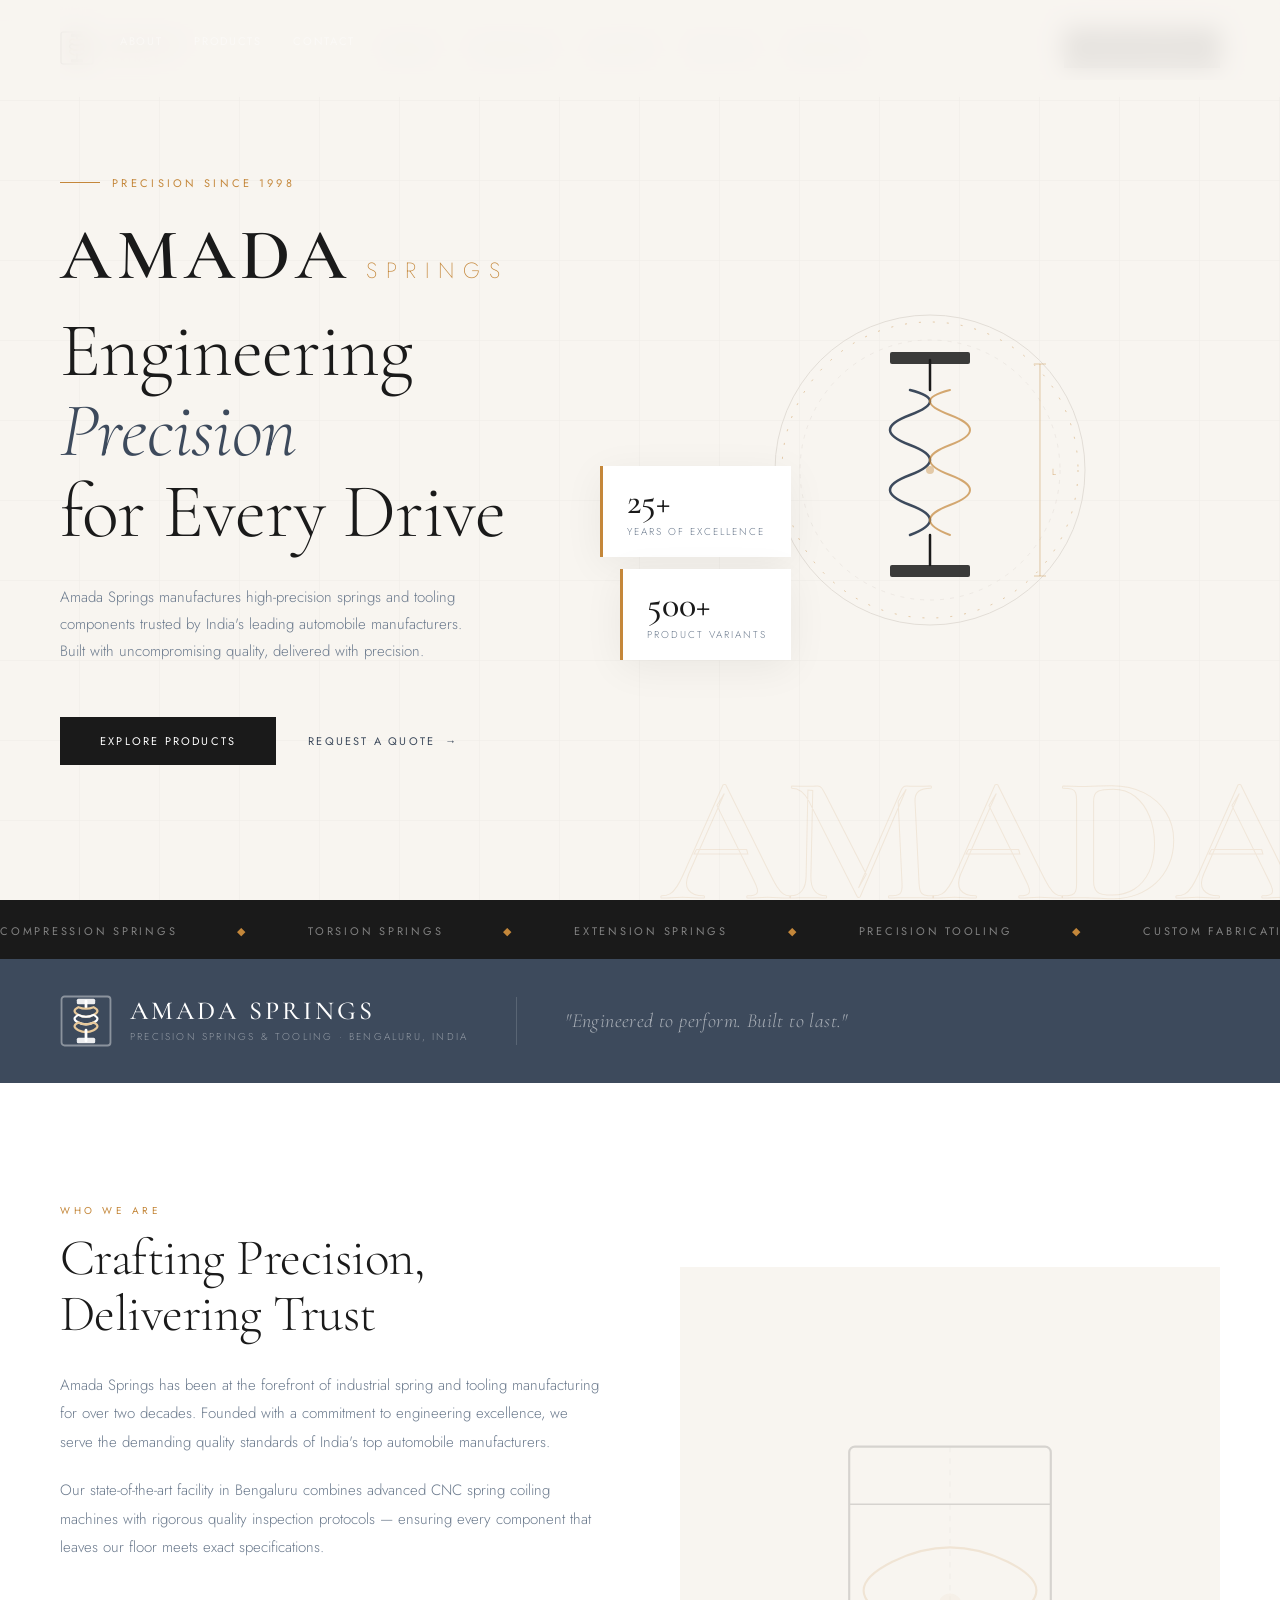
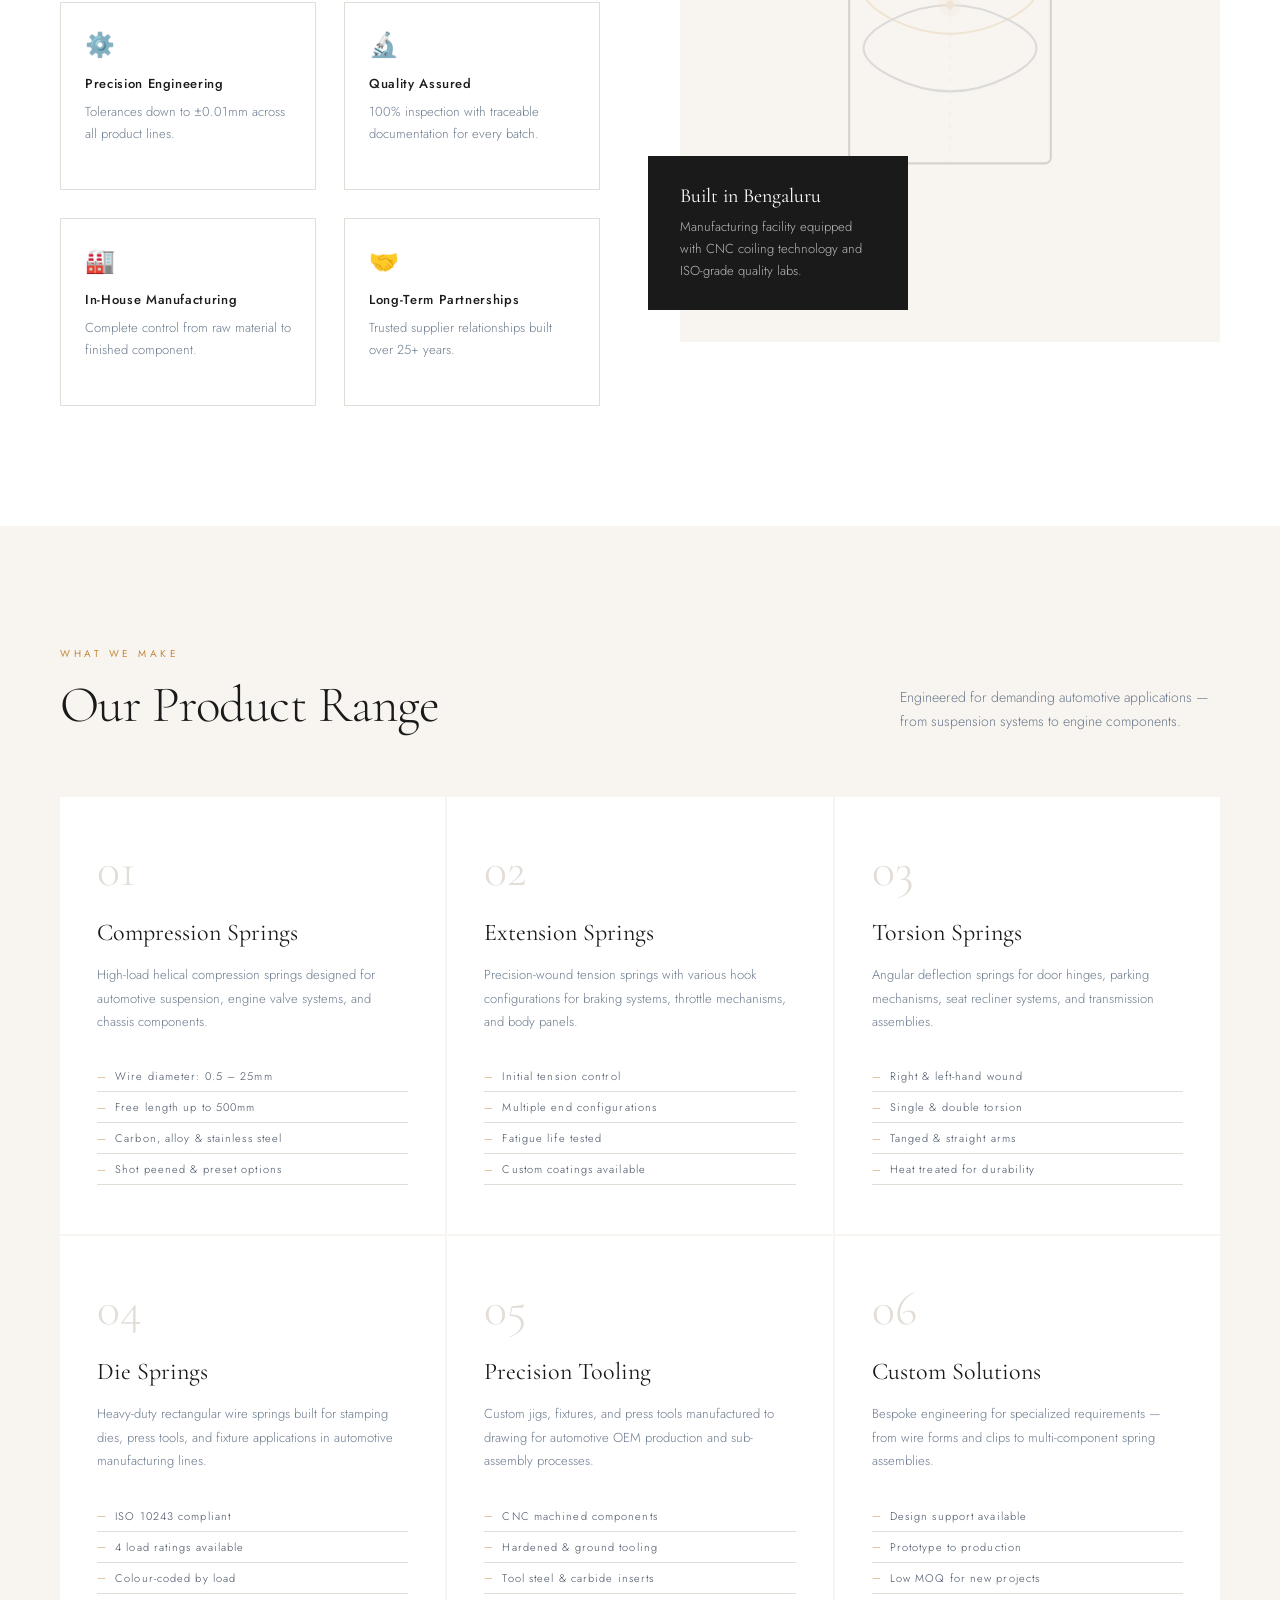
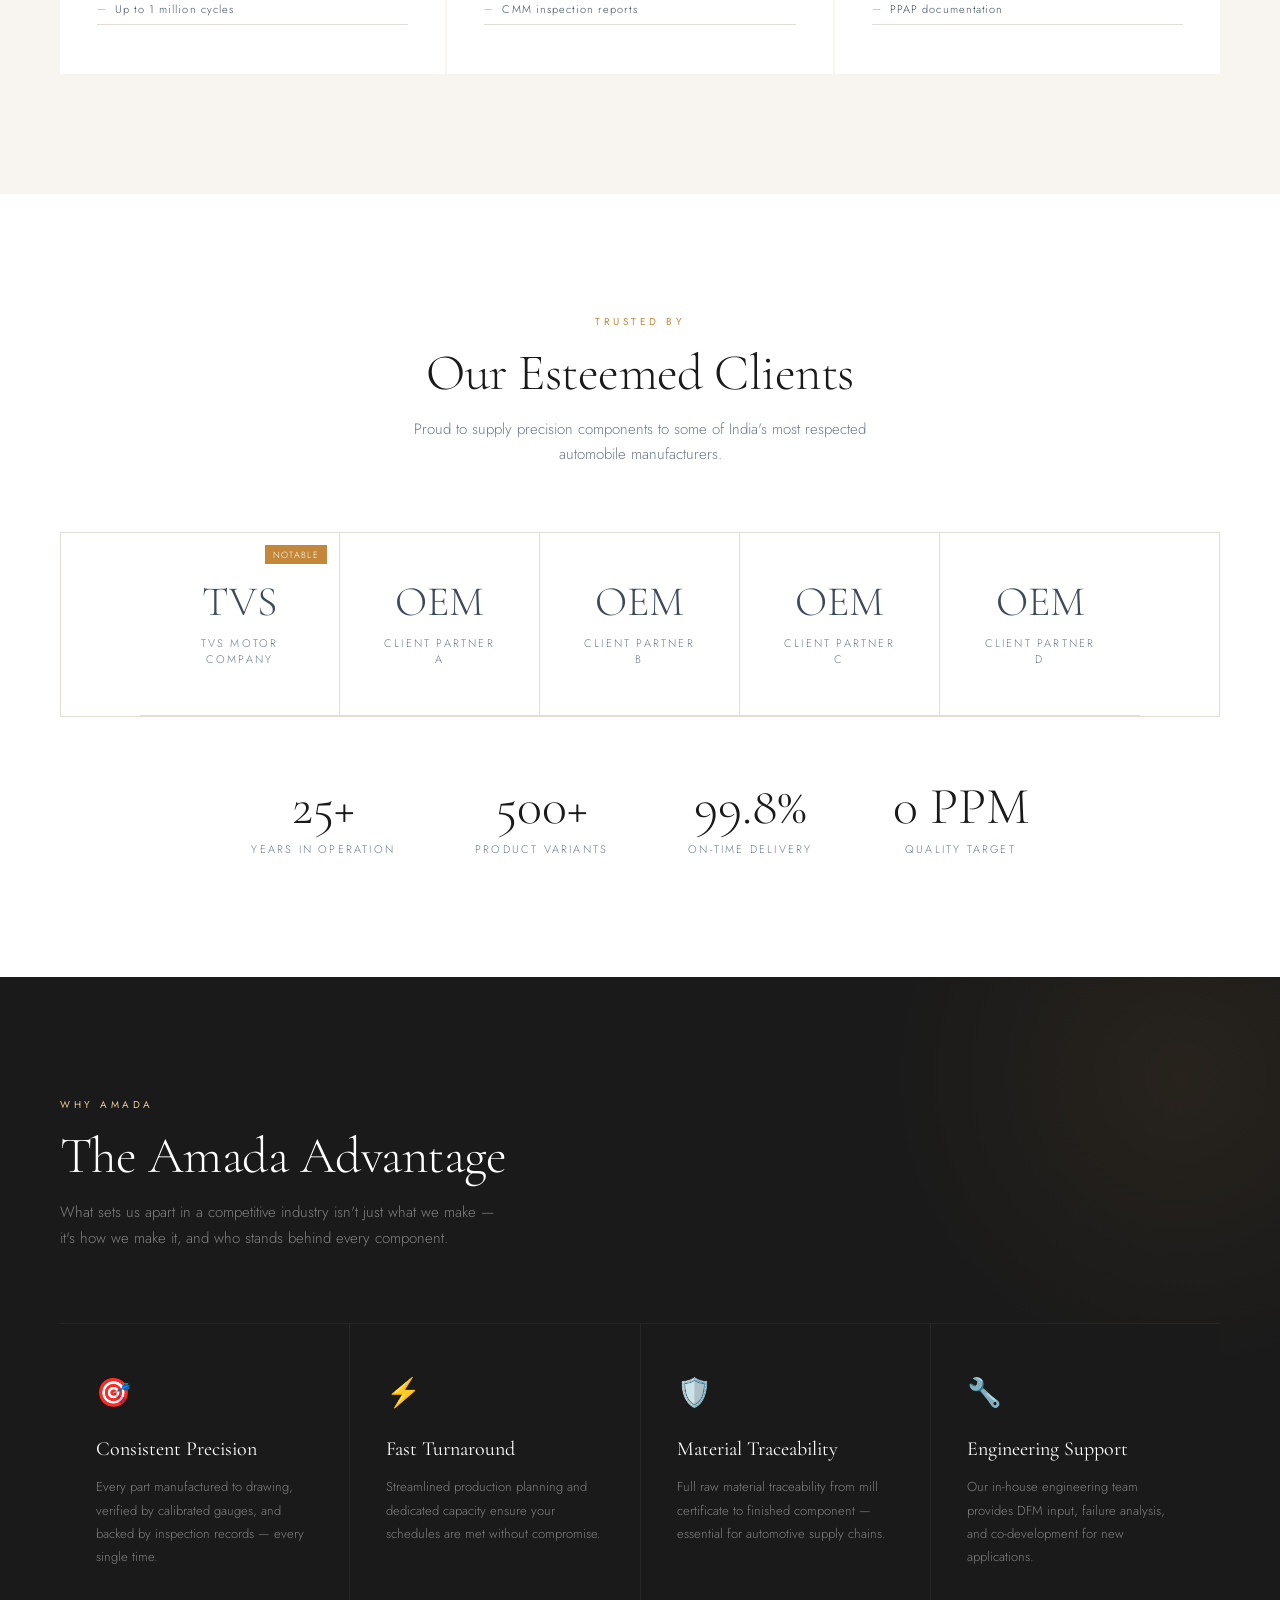
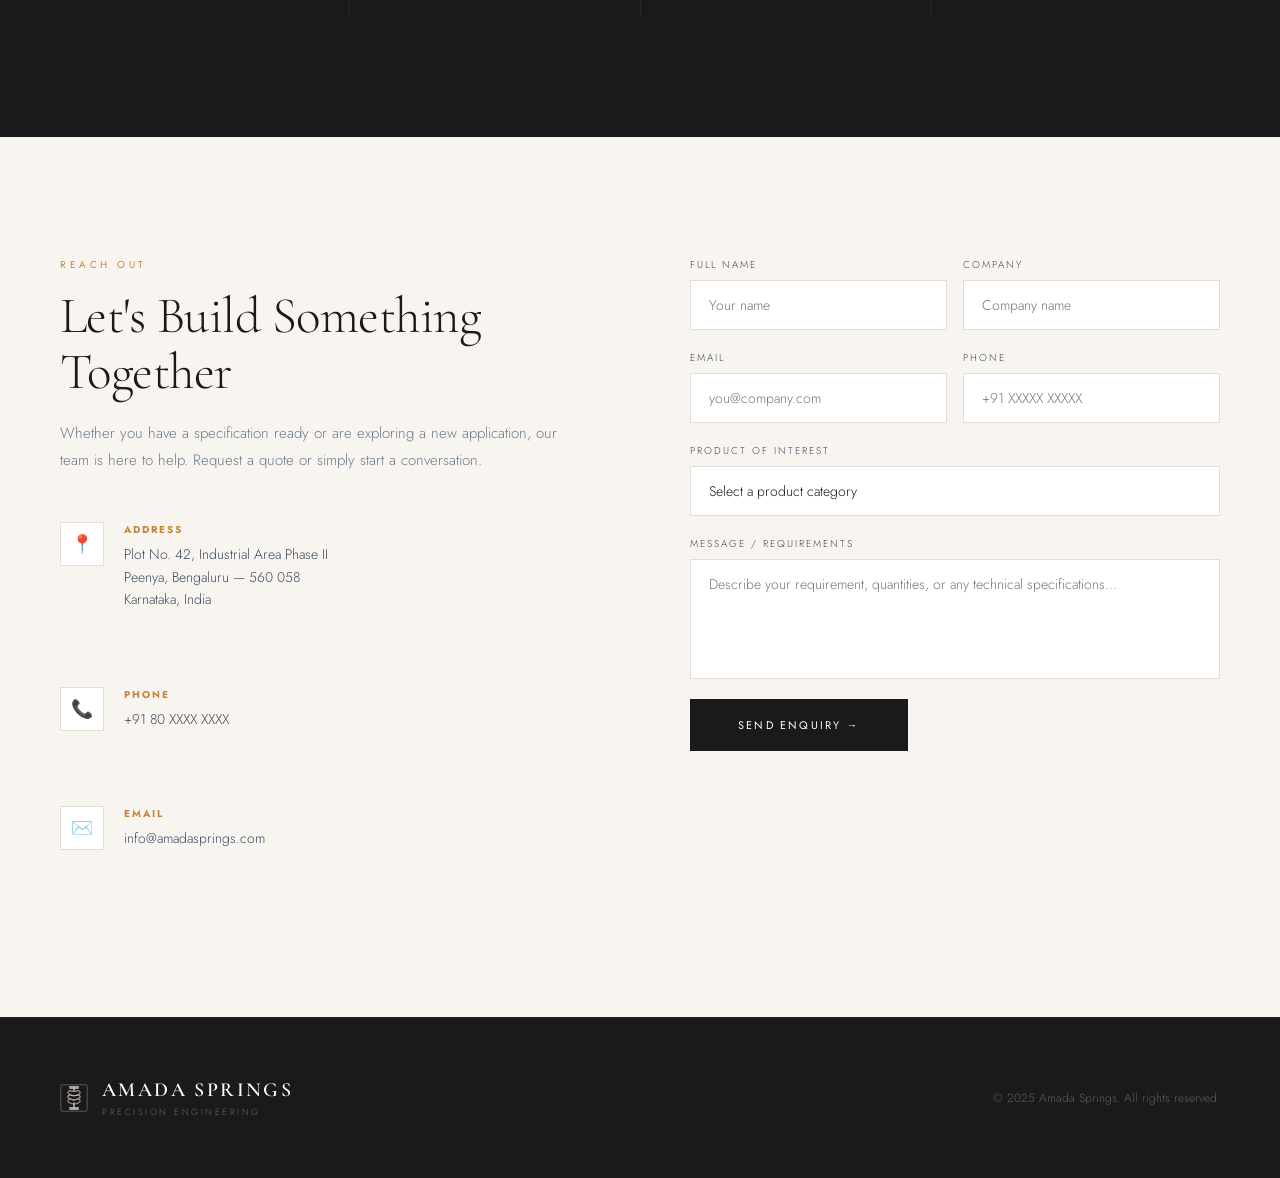
==== index.html @ 9317dbc6 "first commit" ====
<!DOCTYPE html>
<html lang="en">
<head>
<meta charset="UTF-8">
<meta name="viewport" content="width=device-width, initial-scale=1.0">
<title>Amada Springs — Precision Engineering</title>
<link rel="preconnect" href="https://fonts.googleapis.com">
<link href="https://fonts.googleapis.com/css2?family=Cormorant+Garamond:wght@300;400;500;600&family=Jost:wght@200;300;400;500&display=swap" rel="stylesheet">
<style>
  :root {
    --cream: #F8F5F0;
    --white: #FFFFFF;
    --charcoal: #1A1A1A;
    --steel: #3D4A5C;
    --steel-light: #6B7A8D;
    --accent: #C4873A;
    --accent-light: #E8C99A;
    --border: #E2DDD6;
    --section-gap: 120px;
  }

  *, *::before, *::after { box-sizing: border-box; margin: 0; padding: 0; }

  html { scroll-behavior: smooth; }

  body {
    font-family: 'Jost', sans-serif;
    background: var(--cream);
    color: var(--charcoal);
    overflow-x: hidden;
    font-weight: 300;
  }

  /* ── NAV ── */
  nav {
    position: fixed; top: 0; width: 100%; z-index: 100;
    padding: 28px 60px;
    display: flex; align-items: center; justify-content: space-between;
    background: rgba(248,245,240,0.92);
    backdrop-filter: blur(12px);
    border-bottom: 1px solid transparent;
    transition: border-color 0.4s, padding 0.4s;
  }
  nav.scrolled { border-color: var(--border); padding: 20px 60px; }

  .logo {
    display: flex; align-items: center; gap: 10px;
    font-family: 'Cormorant Garamond', serif;
    font-size: 22px; font-weight: 500; letter-spacing: 0.08em;
    color: var(--charcoal); text-decoration: none;
  }
  .logo-icon {
    width: 34px; height: 34px; flex-shrink: 0;
  }
  .logo-text { display: flex; flex-direction: column; line-height: 1; }
  .logo-name { font-size: 18px; font-weight: 600; letter-spacing: 0.12em; color: var(--charcoal); }
  .logo-sub { font-size: 9px; letter-spacing: 0.35em; text-transform: uppercase; color: var(--accent); font-family: 'Jost', sans-serif; font-weight: 400; margin-top: 2px; }

  nav ul { list-style: none; display: flex; gap: 40px; }
  nav ul a {
    font-size: 12px; font-weight: 400; letter-spacing: 0.18em;
    text-transform: uppercase; color: var(--steel); text-decoration: none;
    position: relative; padding-bottom: 3px;
    transition: color 0.3s;
  }
  nav ul a::after {
    content: ''; position: absolute; bottom: 0; left: 0;
    width: 0; height: 1px; background: var(--accent);
    transition: width 0.3s;
  }
  nav ul a:hover { color: var(--charcoal); }
  nav ul a:hover::after { width: 100%; }

  .nav-cta {
    font-size: 11px; font-weight: 400; letter-spacing: 0.2em;
    text-transform: uppercase; color: var(--white);
    background: var(--charcoal); padding: 12px 28px;
    text-decoration: none;
    transition: background 0.3s;
  }
  .nav-cta:hover { background: var(--steel); }

  /* ── HERO ── */
  #hero {
    min-height: 100vh;
    display: grid; grid-template-columns: 1fr 1fr;
    align-items: center;
    padding: 120px 60px 80px;
    position: relative; overflow: hidden;
  }

  .hero-bg-lines {
    position: absolute; inset: 0; pointer-events: none;
    opacity: 0.04;
    background-image:
      repeating-linear-gradient(0deg, transparent, transparent 79px, var(--charcoal) 80px),
      repeating-linear-gradient(90deg, transparent, transparent 79px, var(--charcoal) 80px);
  }

  .hero-watermark {
    position: absolute; bottom: -30px; right: -20px;
    font-family: 'Cormorant Garamond', serif;
    font-size: clamp(100px, 14vw, 180px);
    font-weight: 600; letter-spacing: -0.02em;
    color: transparent;
    -webkit-text-stroke: 1px rgba(196,135,58,0.13);
    line-height: 1; pointer-events: none;
    white-space: nowrap;
    user-select: none;
  }

  .hero-text { max-width: 560px; animation: fadeUp 1s ease both; }

  .hero-brand-name {
    display: flex; align-items: baseline; gap: 14px;
    margin-bottom: 20px;
  }
  .hbn-amada {
    font-family: 'Cormorant Garamond', serif;
    font-size: clamp(44px, 6vw, 72px);
    font-weight: 600; letter-spacing: 0.08em;
    color: var(--charcoal); line-height: 1;
  }
  .hbn-springs {
    font-family: 'Jost', sans-serif;
    font-size: clamp(16px, 2vw, 22px);
    font-weight: 200; letter-spacing: 0.4em;
    text-transform: uppercase;
    color: var(--accent); line-height: 1;
    padding-bottom: 4px;
  }

  .eyebrow {
    font-size: 11px; letter-spacing: 0.3em; text-transform: uppercase;
    color: var(--accent); font-weight: 400; margin-bottom: 28px;
    display: flex; align-items: center; gap: 12px;
  }
  .eyebrow::before {
    content: ''; display: block; width: 40px; height: 1px; background: var(--accent);
  }

  h1 {
    font-family: 'Cormorant Garamond', serif;
    font-size: clamp(52px, 6vw, 86px);
    font-weight: 300; line-height: 1.05;
    color: var(--charcoal); margin-bottom: 32px;
    letter-spacing: -0.01em;
  }
  h1 em { font-style: italic; color: var(--steel); }

  .hero-desc {
    font-size: 15px; line-height: 1.8; color: var(--steel-light);
    max-width: 420px; margin-bottom: 52px;
  }

  .hero-actions { display: flex; align-items: center; gap: 32px; }

  .btn-primary {
    display: inline-block; padding: 16px 40px;
    background: var(--charcoal); color: var(--white);
    font-size: 11px; letter-spacing: 0.2em; text-transform: uppercase;
    text-decoration: none; font-weight: 400;
    transition: background 0.3s, transform 0.2s;
  }
  .btn-primary:hover { background: var(--accent); transform: translateY(-1px); }

  .btn-ghost {
    font-size: 11px; letter-spacing: 0.2em; text-transform: uppercase;
    color: var(--steel); text-decoration: none; font-weight: 400;
    display: flex; align-items: center; gap: 10px;
    transition: color 0.3s;
  }
  .btn-ghost::after { content: '→'; transition: transform 0.3s; }
  .btn-ghost:hover { color: var(--charcoal); }
  .btn-ghost:hover::after { transform: translateX(4px); }

  /* Hero Visual */
  .hero-visual {
    display: flex; justify-content: center; align-items: center;
    position: relative; animation: fadeIn 1.2s ease both 0.3s;
  }

  .spring-diagram {
    width: 340px; height: 340px; position: relative;
  }

  .spring-diagram svg { width: 100%; height: 100%; }

  .stat-cards {
    position: absolute; bottom: -20px; left: -40px;
    display: flex; flex-direction: column; gap: 12px;
  }

  .stat-card {
    background: var(--white); padding: 18px 24px;
    border-left: 3px solid var(--accent);
    box-shadow: 0 8px 40px rgba(0,0,0,0.06);
    min-width: 160px;
    animation: slideRight 0.8s ease both;
  }
  .stat-card:nth-child(2) { animation-delay: 0.2s; margin-left: 20px; }

  .stat-num {
    font-family: 'Cormorant Garamond', serif;
    font-size: 36px; font-weight: 500; color: var(--charcoal);
    line-height: 1;
  }
  .stat-label { font-size: 10px; letter-spacing: 0.2em; text-transform: uppercase; color: var(--steel-light); margin-top: 4px; }

  /* ── BRAND BAND ── */
  .brand-band {
    background: var(--steel); padding: 36px 60px;
  }
  .brand-band-inner {
    display: flex; align-items: center; gap: 48px; flex-wrap: wrap;
  }
  .brand-band-logo { display: flex; align-items: center; gap: 18px; }
  .brand-band-wordmark { display: flex; flex-direction: column; gap: 5px; }
  .bbw-name {
    font-family: 'Cormorant Garamond', serif;
    font-size: 26px; font-weight: 500; letter-spacing: 0.12em;
    color: var(--white); line-height: 1;
  }
  .bbw-tagline {
    font-size: 10px; letter-spacing: 0.22em; text-transform: uppercase;
    color: rgba(255,255,255,0.45); font-weight: 300;
  }
  .brand-band-divider {
    width: 1px; height: 48px; background: rgba(255,255,255,0.15); flex-shrink: 0;
  }
  .brand-band-quote {
    font-family: 'Cormorant Garamond', serif;
    font-size: 20px; font-weight: 300; font-style: italic;
    color: rgba(255,255,255,0.55); letter-spacing: 0.02em;
  }

  /* ── MARQUEE ── */
  .marquee-bar {
    background: var(--charcoal); padding: 18px 0;
    overflow: hidden; white-space: nowrap;
  }
  .marquee-inner {
    display: inline-flex; gap: 60px;
    animation: marquee 22s linear infinite;
  }
  .marquee-inner span {
    font-size: 11px; letter-spacing: 0.25em; text-transform: uppercase;
    color: rgba(255,255,255,0.45); font-weight: 400;
  }
  .marquee-inner .dot { color: var(--accent); }

  /* ── SECTIONS ── */
  section { padding: var(--section-gap) 60px; }

  .section-label {
    font-size: 10px; letter-spacing: 0.35em; text-transform: uppercase;
    color: var(--accent); font-weight: 400; margin-bottom: 16px;
  }

  h2 {
    font-family: 'Cormorant Garamond', serif;
    font-size: clamp(36px, 4vw, 58px);
    font-weight: 300; line-height: 1.1; color: var(--charcoal);
    letter-spacing: -0.01em;
  }

  /* ── ABOUT ── */
  #about {
    display: grid; grid-template-columns: 1fr 1fr;
    gap: 80px; align-items: center;
    background: var(--white);
  }

  .about-text .section-label { margin-bottom: 12px; }
  .about-text h2 { margin-bottom: 28px; }
  .about-text p {
    font-size: 15px; line-height: 1.9; color: var(--steel-light);
    margin-bottom: 20px;
  }

  .pillars {
    display: grid; grid-template-columns: 1fr 1fr; gap: 28px; margin-top: 40px;
  }
  .pillar {
    padding: 24px; border: 1px solid var(--border);
    transition: border-color 0.3s;
  }
  .pillar:hover { border-color: var(--accent-light); }
  .pillar-icon { font-size: 24px; margin-bottom: 12px; }
  .pillar h4 { font-size: 13px; font-weight: 500; letter-spacing: 0.05em; margin-bottom: 8px; }
  .pillar p { font-size: 13px; color: var(--steel-light); line-height: 1.7; }

  .about-visual {
    position: relative;
  }
  .about-img-frame {
    width: 100%; aspect-ratio: 4/5; background: var(--cream);
    position: relative; overflow: hidden;
    display: flex; align-items: center; justify-content: center;
  }
  .about-img-frame svg { width: 80%; opacity: 0.15; }
  .about-img-overlay {
    position: absolute; bottom: 32px; left: -32px;
    background: var(--charcoal); color: var(--white);
    padding: 28px 32px; max-width: 260px;
  }
  .about-img-overlay p { font-size: 13px; line-height: 1.7; color: rgba(255,255,255,0.7); }
  .about-img-overlay strong { display: block; font-family: 'Cormorant Garamond', serif; font-size: 20px; font-weight: 400; margin-bottom: 8px; color: var(--white); }

  /* ── PRODUCTS ── */
  #products { background: var(--cream); }

  .products-header {
    display: flex; justify-content: space-between; align-items: flex-end;
    margin-bottom: 64px; flex-wrap: wrap; gap: 24px;
  }
  .products-header p { font-size: 14px; color: var(--steel-light); max-width: 320px; line-height: 1.7; }

  .products-grid {
    display: grid; grid-template-columns: repeat(3, 1fr); gap: 2px;
  }

  .product-card {
    background: var(--white); padding: 48px 36px;
    border: 1px solid transparent;
    transition: border-color 0.3s, transform 0.3s;
    cursor: default; position: relative; overflow: hidden;
  }
  .product-card::before {
    content: ''; position: absolute; top: 0; left: 0;
    width: 3px; height: 0; background: var(--accent);
    transition: height 0.4s;
  }
  .product-card:hover::before { height: 100%; }
  .product-card:hover { transform: translateY(-4px); box-shadow: 0 20px 60px rgba(0,0,0,0.07); }

  .product-num {
    font-family: 'Cormorant Garamond', serif;
    font-size: 48px; font-weight: 300; color: var(--border);
    line-height: 1; margin-bottom: 24px;
    transition: color 0.3s;
  }
  .product-card:hover .product-num { color: var(--accent-light); }

  .product-card h3 {
    font-family: 'Cormorant Garamond', serif;
    font-size: 24px; font-weight: 400; margin-bottom: 16px;
    color: var(--charcoal);
  }
  .product-card p { font-size: 13px; line-height: 1.8; color: var(--steel-light); margin-bottom: 28px; }

  .product-specs { list-style: none; }
  .product-specs li {
    font-size: 11px; letter-spacing: 0.1em; color: var(--steel);
    padding: 7px 0; border-bottom: 1px solid var(--border);
    display: flex; align-items: center; gap: 8px;
  }
  .product-specs li::before { content: '—'; color: var(--accent); font-size: 10px; }

  /* ── CLIENTS ── */
  #clients { background: var(--white); text-align: center; }
  #clients h2 { margin-bottom: 16px; }
  #clients > p { font-size: 15px; color: var(--steel-light); max-width: 480px; margin: 0 auto 64px; line-height: 1.7; }

  .clients-logos {
    display: flex; justify-content: center; align-items: center;
    flex-wrap: wrap; gap: 0;
    border: 1px solid var(--border);
  }

  .client-logo-item {
    flex: 0 0 200px; padding: 48px 40px;
    border-right: 1px solid var(--border);
    border-bottom: 1px solid var(--border);
    display: flex; flex-direction: column; align-items: center; justify-content: center;
    gap: 12px;
    transition: background 0.3s;
    position: relative;
  }
  .client-logo-item:hover { background: var(--cream); }
  .client-logo-item .client-initial {
    font-family: 'Cormorant Garamond', serif;
    font-size: 42px; font-weight: 300; color: var(--steel);
    line-height: 1;
    transition: color 0.3s;
  }
  .client-logo-item:hover .client-initial { color: var(--accent); }
  .client-logo-item .client-name {
    font-size: 11px; letter-spacing: 0.2em; text-transform: uppercase;
    color: var(--steel-light);
  }
  .client-badge {
    position: absolute; top: 12px; right: 12px;
    font-size: 9px; letter-spacing: 0.15em; text-transform: uppercase;
    background: var(--accent); color: var(--white); padding: 3px 8px;
  }

  .trust-bar {
    display: flex; justify-content: center; gap: 80px;
    margin-top: 64px; flex-wrap: wrap;
  }
  .trust-item { text-align: center; }
  .trust-item .num {
    font-family: 'Cormorant Garamond', serif;
    font-size: 52px; font-weight: 300; color: var(--charcoal); line-height: 1;
  }
  .trust-item .lbl { font-size: 11px; letter-spacing: 0.2em; text-transform: uppercase; color: var(--steel-light); margin-top: 8px; }

  /* ── WHY US ── */
  #why {
    background: var(--charcoal); color: var(--white);
    position: relative; overflow: hidden;
  }
  #why .bg-accent {
    position: absolute; top: -200px; right: -200px;
    width: 600px; height: 600px; border-radius: 50%;
    background: radial-gradient(circle, rgba(196,135,58,0.08) 0%, transparent 70%);
    pointer-events: none;
  }

  #why .section-label { color: var(--accent-light); }
  #why h2 { color: var(--white); margin-bottom: 16px; }
  #why > .sub { font-size: 15px; color: rgba(255,255,255,0.45); max-width: 440px; line-height: 1.7; margin-bottom: 72px; }

  .why-grid {
    display: grid; grid-template-columns: repeat(4, 1fr); gap: 1px;
    background: rgba(255,255,255,0.06);
  }
  .why-item {
    padding: 48px 36px; background: var(--charcoal);
    border-top: 1px solid rgba(255,255,255,0.06);
    transition: background 0.3s;
  }
  .why-item:hover { background: #222; }
  .why-icon { font-size: 28px; margin-bottom: 24px; }
  .why-item h4 {
    font-family: 'Cormorant Garamond', serif;
    font-size: 20px; font-weight: 400; color: var(--white);
    margin-bottom: 14px;
  }
  .why-item p { font-size: 13px; line-height: 1.8; color: rgba(255,255,255,0.45); }

  /* ── CONTACT ── */
  #contact { background: var(--cream); }

  .contact-inner {
    display: grid; grid-template-columns: 1fr 1fr; gap: 100px; align-items: start;
  }

  .contact-left h2 { margin-bottom: 20px; }
  .contact-left p { font-size: 15px; color: var(--steel-light); line-height: 1.8; margin-bottom: 48px; }

  .contact-details { display: flex; flex-direction: column; gap: 28px; }
  .contact-detail { display: flex; gap: 20px; align-items: flex-start; }
  .contact-detail-icon {
    width: 44px; height: 44px; background: var(--white);
    display: flex; align-items: center; justify-content: center;
    font-size: 18px; flex-shrink: 0;
    border: 1px solid var(--border);
  }
  .contact-detail h5 { font-size: 10px; letter-spacing: 0.2em; text-transform: uppercase; color: var(--accent); margin-bottom: 6px; }
  .contact-detail p { font-size: 14px; color: var(--steel); line-height: 1.6; }

  /* Form */
  .contact-form { display: flex; flex-direction: column; gap: 20px; }

  .form-row { display: grid; grid-template-columns: 1fr 1fr; gap: 16px; }

  .form-group { display: flex; flex-direction: column; gap: 8px; }
  .form-group label { font-size: 10px; letter-spacing: 0.2em; text-transform: uppercase; color: var(--steel); }
  .form-group input,
  .form-group select,
  .form-group textarea {
    padding: 14px 18px; border: 1px solid var(--border);
    background: var(--white); font-family: 'Jost', sans-serif;
    font-size: 14px; font-weight: 300; color: var(--charcoal);
    outline: none; transition: border-color 0.3s;
    resize: none; appearance: none;
  }
  .form-group input:focus,
  .form-group select:focus,
  .form-group textarea:focus { border-color: var(--accent); }
  .form-group textarea { min-height: 120px; }

  .btn-submit {
    padding: 18px 48px; background: var(--charcoal);
    color: var(--white); border: none; cursor: pointer;
    font-family: 'Jost', sans-serif; font-size: 11px;
    letter-spacing: 0.2em; text-transform: uppercase;
    font-weight: 400; align-self: flex-start;
    transition: background 0.3s, transform 0.2s;
  }
  .btn-submit:hover { background: var(--accent); transform: translateY(-1px); }

  /* ── FOOTER ── */
  footer {
    background: var(--charcoal); padding: 60px;
    display: flex; justify-content: space-between; align-items: center;
    flex-wrap: wrap; gap: 32px;
    border-top: 1px solid rgba(255,255,255,0.06);
  }

  .footer-logo {
    display: flex; align-items: center; gap: 14px;
  }

  footer p { font-size: 12px; color: rgba(255,255,255,0.3); }

  footer nav ul { display: flex; gap: 32px; }
  footer nav ul a { font-size: 11px; letter-spacing: 0.15em; text-transform: uppercase; color: rgba(255,255,255,0.4); text-decoration: none; transition: color 0.3s; }
  footer nav ul a:hover { color: var(--white); }

  /* ── ANIMATIONS ── */
  @keyframes fadeUp {
    from { opacity: 0; transform: translateY(30px); }
    to { opacity: 1; transform: translateY(0); }
  }
  @keyframes fadeIn {
    from { opacity: 0; }
    to { opacity: 1; }
  }
  @keyframes slideRight {
    from { opacity: 0; transform: translateX(-20px); }
    to { opacity: 1; transform: translateX(0); }
  }
  @keyframes marquee {
    from { transform: translateX(0); }
    to { transform: translateX(-50%); }
  }
  @keyframes rotateSlow {
    from { transform: rotate(0deg); }
    to { transform: rotate(360deg); }
  }
  @keyframes draw {
    from { stroke-dashoffset: 1000; }
    to { stroke-dashoffset: 0; }
  }

  .reveal {
    opacity: 0; transform: translateY(28px);
    transition: opacity 0.8s ease, transform 0.8s ease;
  }
  .reveal.visible { opacity: 1; transform: translateY(0); }

  /* ── RESPONSIVE ── */
  @media (max-width: 1024px) {
    nav { padding: 24px 32px; }
    nav ul { display: none; }
    section { padding: 80px 32px; }
    #hero { grid-template-columns: 1fr; padding: 140px 32px 80px; text-align: left; }
    .hero-visual { display: none; }
    #about { grid-template-columns: 1fr; }
    .about-visual { display: none; }
    .products-grid { grid-template-columns: 1fr 1fr; }
    .why-grid { grid-template-columns: 1fr 1fr; }
    .contact-inner { grid-template-columns: 1fr; gap: 60px; }
    footer { padding: 40px 32px; }
    .why-item { background: var(--charcoal); }
    #hero { padding: 120px 32px 60px; }
    .brand-band { padding: 28px 32px; }
    .brand-band-divider { display: none; }
    .brand-band-quote { display: none; }
  }

  @media (max-width: 640px) {
    .products-grid { grid-template-columns: 1fr; }
    .why-grid { grid-template-columns: 1fr; }
    .pillars { grid-template-columns: 1fr; }
    .form-row { grid-template-columns: 1fr; }
    .trust-bar { gap: 40px; }
    .clients-logos { flex-direction: column; }
    .client-logo-item { flex: 0 0 auto; width: 100%; border-right: none; }
  }
</style>
</head>
<body>

<!-- NAV -->
<nav id="navbar">
  <a href="#hero" class="logo">
    <svg class="logo-icon" viewBox="0 0 34 34" fill="none" xmlns="http://www.w3.org/2000/svg">
      <rect x="1" y="1" width="32" height="32" rx="2" stroke="#1A1A1A" stroke-width="1.2"/>
      <line x1="17" y1="4" x2="17" y2="8" stroke="#1A1A1A" stroke-width="1.8" stroke-linecap="round"/>
      <path d="M12 8 Q17 10 22 8 Q27 10.5 22 13 Q17 15.5 12 13 Q7 10.5 12 8Z" stroke="#C4873A" stroke-width="1.4" fill="none"/>
      <path d="M12 13 Q17 15.5 22 13 Q27 15.5 22 18 Q17 20.5 12 18 Q7 15.5 12 13Z" stroke="#1A1A1A" stroke-width="1.4" fill="none"/>
      <path d="M12 18 Q17 20.5 22 18 Q27 20.5 22 23 Q17 25.5 12 23 Q7 20.5 12 18Z" stroke="#C4873A" stroke-width="1.4" fill="none"/>
      <line x1="17" y1="23" x2="17" y2="30" stroke="#1A1A1A" stroke-width="1.8" stroke-linecap="round"/>
      <rect x="11" y="2.5" width="12" height="3.5" rx="1" fill="#1A1A1A" opacity="0.85"/>
      <rect x="11" y="28" width="12" height="3.5" rx="1" fill="#1A1A1A" opacity="0.85"/>
    </svg>
    <div class="logo-text">
      <span class="logo-name">AMADA</span>
      <span class="logo-sub">Springs</span>
    </div>
  </a>
  <ul>
    <li><a href="#about">About</a></li>
    <li><a href="#products">Products</a></li>
    <li><a href="#clients">Clients</a></li>
    <li><a href="#why">Why Us</a></li>
    <li><a href="#contact">Contact</a></li>
  </ul>
  <a href="#contact" class="nav-cta">Get in Touch</a>
</nav>

<!-- HERO -->
<section id="hero">
  <div class="hero-bg-lines"></div>
  <div class="hero-watermark">AMADA</div>
  <div class="hero-text">
    <div class="eyebrow">Precision Since 1998</div>
    <div class="hero-brand-name">
      <span class="hbn-amada">AMADA</span>
      <span class="hbn-springs">SPRINGS</span>
    </div>
    <h1>Engineering <em>Precision</em><br>for Every Drive</h1>
    <p class="hero-desc">
      Amada Springs manufactures high-precision springs and tooling components trusted by India's leading automobile manufacturers. Built with uncompromising quality, delivered with precision.
    </p>
    <div class="hero-actions">
      <a href="#products" class="btn-primary">Explore Products</a>
      <a href="#contact" class="btn-ghost">Request a Quote</a>
    </div>
  </div>

  <div class="hero-visual">
    <div class="spring-diagram">
      <svg viewBox="0 0 340 340" fill="none" xmlns="http://www.w3.org/2000/svg">
        <!-- Background circle -->
        <circle cx="170" cy="170" r="155" stroke="#E2DDD6" stroke-width="1"/>
        <circle cx="170" cy="170" r="130" stroke="#E2DDD6" stroke-width="0.5" stroke-dasharray="4 6"/>

        <!-- Rotating outer ring -->
        <g style="transform-origin:170px 170px; animation: rotateSlow 20s linear infinite;">
          <circle cx="170" cy="170" r="148" stroke="#C4873A" stroke-width="0.8" stroke-dasharray="2 12" opacity="0.5"/>
        </g>

        <!-- Spring coils illustration -->
        <g style="transform-origin:170px 170px;">
          <!-- Vertical spring -->
          <line x1="170" y1="60" x2="170" y2="90" stroke="#1A1A1A" stroke-width="2.5" stroke-linecap="round"/>
          <path d="M150 90 Q190 100 150 115 Q110 130 150 145 Q190 160 150 175 Q110 190 150 205 Q190 220 150 235" stroke="#3D4A5C" stroke-width="2.5" fill="none" stroke-linecap="round"/>
          <path d="M190 90 Q150 100 190 115 Q230 130 190 145 Q150 160 190 175 Q230 190 190 205 Q150 220 190 235" stroke="#C4873A" stroke-width="2" fill="none" stroke-linecap="round" opacity="0.7"/>
          <line x1="170" y1="235" x2="170" y2="265" stroke="#1A1A1A" stroke-width="2.5" stroke-linecap="round"/>

          <!-- Top and bottom plates -->
          <rect x="130" y="52" width="80" height="12" rx="2" fill="#1A1A1A" opacity="0.85"/>
          <rect x="130" y="265" width="80" height="12" rx="2" fill="#1A1A1A" opacity="0.85"/>
        </g>

        <!-- Dimension lines -->
        <line x1="280" y1="64" x2="280" y2="276" stroke="#C4873A" stroke-width="0.8" opacity="0.5"/>
        <line x1="274" y1="64" x2="286" y2="64" stroke="#C4873A" stroke-width="0.8" opacity="0.5"/>
        <line x1="274" y1="276" x2="286" y2="276" stroke="#C4873A" stroke-width="0.8" opacity="0.5"/>
        <text x="292" y="175" font-family="Jost,sans-serif" font-size="9" fill="#C4873A" opacity="0.7">L</text>

        <!-- Center dot -->
        <circle cx="170" cy="170" r="4" fill="#C4873A" opacity="0.4"/>
      </svg>
    </div>

    <div class="stat-cards">
      <div class="stat-card">
        <div class="stat-num">25+</div>
        <div class="stat-label">Years of Excellence</div>
      </div>
      <div class="stat-card">
        <div class="stat-num">500+</div>
        <div class="stat-label">Product Variants</div>
      </div>
    </div>
  </div>
</section>

<!-- MARQUEE -->
<div class="marquee-bar">
  <div class="marquee-inner">
    <span>Compression Springs</span><span class="dot">◆</span>
    <span>Torsion Springs</span><span class="dot">◆</span>
    <span>Extension Springs</span><span class="dot">◆</span>
    <span>Precision Tooling</span><span class="dot">◆</span>
    <span>Custom Fabrication</span><span class="dot">◆</span>
    <span>Automotive Grade</span><span class="dot">◆</span>
    <span>ISO Certified Quality</span><span class="dot">◆</span>
    <span>Compression Springs</span><span class="dot">◆</span>
    <span>Torsion Springs</span><span class="dot">◆</span>
    <span>Extension Springs</span><span class="dot">◆</span>
    <span>Precision Tooling</span><span class="dot">◆</span>
    <span>Custom Fabrication</span><span class="dot">◆</span>
    <span>Automotive Grade</span><span class="dot">◆</span>
    <span>ISO Certified Quality</span><span class="dot">◆</span>
  </div>
</div>

<!-- BRAND IDENTITY BAND -->
<div class="brand-band">
  <div class="brand-band-inner">
    <div class="brand-band-logo">
      <svg width="52" height="52" viewBox="0 0 34 34" fill="none" xmlns="http://www.w3.org/2000/svg">
        <rect x="1" y="1" width="32" height="32" rx="2" stroke="rgba(255,255,255,0.4)" stroke-width="1.2"/>
        <line x1="17" y1="4" x2="17" y2="8" stroke="white" stroke-width="1.8" stroke-linecap="round"/>
        <path d="M12 8 Q17 10 22 8 Q27 10.5 22 13 Q17 15.5 12 13 Q7 10.5 12 8Z" stroke="#E8C99A" stroke-width="1.4" fill="none"/>
        <path d="M12 13 Q17 15.5 22 13 Q27 15.5 22 18 Q17 20.5 12 18 Q7 15.5 12 13Z" stroke="white" stroke-width="1.4" fill="none"/>
        <path d="M12 18 Q17 20.5 22 18 Q27 20.5 22 23 Q17 25.5 12 23 Q7 20.5 12 18Z" stroke="#E8C99A" stroke-width="1.4" fill="none"/>
        <line x1="17" y1="23" x2="17" y2="30" stroke="white" stroke-width="1.8" stroke-linecap="round"/>
        <rect x="11" y="2.5" width="12" height="3.5" rx="1" fill="white" opacity="0.9"/>
        <rect x="11" y="28" width="12" height="3.5" rx="1" fill="white" opacity="0.9"/>
      </svg>
      <div class="brand-band-wordmark">
        <span class="bbw-name">AMADA SPRINGS</span>
        <span class="bbw-tagline">Precision Springs &amp; Tooling · Bengaluru, India</span>
      </div>
    </div>
    <div class="brand-band-divider"></div>
    <p class="brand-band-quote">"Engineered to perform. Built to last."</p>
  </div>
</div>

<!-- ABOUT -->
<section id="about">
  <div class="about-text reveal">
    <div class="section-label">Who We Are</div>
    <h2>Crafting Precision,<br>Delivering Trust</h2>
    <p>Amada Springs has been at the forefront of industrial spring and tooling manufacturing for over two decades. Founded with a commitment to engineering excellence, we serve the demanding quality standards of India's top automobile manufacturers.</p>
    <p>Our state-of-the-art facility in Bengaluru combines advanced CNC spring coiling machines with rigorous quality inspection protocols — ensuring every component that leaves our floor meets exact specifications.</p>
    <div class="pillars">
      <div class="pillar">
        <div class="pillar-icon">⚙️</div>
        <h4>Precision Engineering</h4>
        <p>Tolerances down to ±0.01mm across all product lines.</p>
      </div>
      <div class="pillar">
        <div class="pillar-icon">🔬</div>
        <h4>Quality Assured</h4>
        <p>100% inspection with traceable documentation for every batch.</p>
      </div>
      <div class="pillar">
        <div class="pillar-icon">🏭</div>
        <h4>In-House Manufacturing</h4>
        <p>Complete control from raw material to finished component.</p>
      </div>
      <div class="pillar">
        <div class="pillar-icon">🤝</div>
        <h4>Long-Term Partnerships</h4>
        <p>Trusted supplier relationships built over 25+ years.</p>
      </div>
    </div>
  </div>
  <div class="about-visual reveal">
    <div class="about-img-frame">
      <svg viewBox="0 0 300 300" fill="none" xmlns="http://www.w3.org/2000/svg">
        <rect x="80" y="40" width="140" height="220" rx="4" stroke="#1A1A1A" stroke-width="1.5"/>
        <line x1="80" y1="80" x2="220" y2="80" stroke="#1A1A1A" stroke-width="1"/>
        <path d="M110 120 Q150 100 190 120 Q230 140 190 160 Q150 180 110 160 Q70 140 110 120Z" stroke="#C4873A" stroke-width="1.5" fill="none"/>
        <path d="M110 160 Q150 140 190 160 Q230 180 190 200 Q150 220 110 200 Q70 180 110 160Z" stroke="#3D4A5C" stroke-width="1.5" fill="none"/>
        <line x1="150" y1="40" x2="150" y2="260" stroke="#1A1A1A" stroke-width="0.5" stroke-dasharray="4 4" opacity="0.3"/>
        <circle cx="150" cy="150" r="8" fill="#C4873A" opacity="0.3"/>
        <circle cx="150" cy="150" r="3" fill="#C4873A"/>
      </svg>
    </div>
    <div class="about-img-overlay">
      <strong>Built in Bengaluru</strong>
      <p>Manufacturing facility equipped with CNC coiling technology and ISO-grade quality labs.</p>
    </div>
  </div>
</section>

<!-- PRODUCTS -->
<section id="products">
  <div class="products-header reveal">
    <div>
      <div class="section-label">What We Make</div>
      <h2>Our Product Range</h2>
    </div>
    <p>Engineered for demanding automotive applications — from suspension systems to engine components.</p>
  </div>
  <div class="products-grid">
    <div class="product-card reveal">
      <div class="product-num">01</div>
      <h3>Compression Springs</h3>
      <p>High-load helical compression springs designed for automotive suspension, engine valve systems, and chassis components.</p>
      <ul class="product-specs">
        <li>Wire diameter: 0.5 – 25mm</li>
        <li>Free length up to 500mm</li>
        <li>Carbon, alloy & stainless steel</li>
        <li>Shot peened & preset options</li>
      </ul>
    </div>
    <div class="product-card reveal">
      <div class="product-num">02</div>
      <h3>Extension Springs</h3>
      <p>Precision-wound tension springs with various hook configurations for braking systems, throttle mechanisms, and body panels.</p>
      <ul class="product-specs">
        <li>Initial tension control</li>
        <li>Multiple end configurations</li>
        <li>Fatigue life tested</li>
        <li>Custom coatings available</li>
      </ul>
    </div>
    <div class="product-card reveal">
      <div class="product-num">03</div>
      <h3>Torsion Springs</h3>
      <p>Angular deflection springs for door hinges, parking mechanisms, seat recliner systems, and transmission assemblies.</p>
      <ul class="product-specs">
        <li>Right & left-hand wound</li>
        <li>Single & double torsion</li>
        <li>Tanged & straight arms</li>
        <li>Heat treated for durability</li>
      </ul>
    </div>
    <div class="product-card reveal">
      <div class="product-num">04</div>
      <h3>Die Springs</h3>
      <p>Heavy-duty rectangular wire springs built for stamping dies, press tools, and fixture applications in automotive manufacturing lines.</p>
      <ul class="product-specs">
        <li>ISO 10243 compliant</li>
        <li>4 load ratings available</li>
        <li>Colour-coded by load</li>
        <li>Up to 1 million cycles</li>
      </ul>
    </div>
    <div class="product-card reveal">
      <div class="product-num">05</div>
      <h3>Precision Tooling</h3>
      <p>Custom jigs, fixtures, and press tools manufactured to drawing for automotive OEM production and sub-assembly processes.</p>
      <ul class="product-specs">
        <li>CNC machined components</li>
        <li>Hardened & ground tooling</li>
        <li>Tool steel & carbide inserts</li>
        <li>CMM inspection reports</li>
      </ul>
    </div>
    <div class="product-card reveal">
      <div class="product-num">06</div>
      <h3>Custom Solutions</h3>
      <p>Bespoke engineering for specialized requirements — from wire forms and clips to multi-component spring assemblies.</p>
      <ul class="product-specs">
        <li>Design support available</li>
        <li>Prototype to production</li>
        <li>Low MOQ for new projects</li>
        <li>PPAP documentation</li>
      </ul>
    </div>
  </div>
</section>

<!-- CLIENTS -->
<section id="clients">
  <div class="section-label reveal">Trusted By</div>
  <h2 class="reveal">Our Esteemed Clients</h2>
  <p class="reveal">Proud to supply precision components to some of India's most respected automobile manufacturers.</p>

  <div class="clients-logos reveal">
    <div class="client-logo-item">
      <div class="client-badge">Notable</div>
      <div class="client-initial">TVS</div>
      <div class="client-name">TVS Motor Company</div>
    </div>
    <div class="client-logo-item">
      <div class="client-initial">OEM</div>
      <div class="client-name">Client Partner A</div>
    </div>
    <div class="client-logo-item">
      <div class="client-initial">OEM</div>
      <div class="client-name">Client Partner B</div>
    </div>
    <div class="client-logo-item">
      <div class="client-initial">OEM</div>
      <div class="client-name">Client Partner C</div>
    </div>
    <div class="client-logo-item" style="border-right:none;">
      <div class="client-initial">OEM</div>
      <div class="client-name">Client Partner D</div>
    </div>
  </div>

  <div class="trust-bar reveal">
    <div class="trust-item">
      <div class="num">25+</div>
      <div class="lbl">Years in Operation</div>
    </div>
    <div class="trust-item">
      <div class="num">500+</div>
      <div class="lbl">Product Variants</div>
    </div>
    <div class="trust-item">
      <div class="num">99.8%</div>
      <div class="lbl">On-Time Delivery</div>
    </div>
    <div class="trust-item">
      <div class="num">0 PPM</div>
      <div class="lbl">Quality Target</div>
    </div>
  </div>
</section>

<!-- WHY US -->
<section id="why">
  <div class="bg-accent"></div>
  <div class="section-label reveal">Why Amada</div>
  <h2 class="reveal">The Amada Advantage</h2>
  <p class="sub reveal">What sets us apart in a competitive industry isn't just what we make — it's how we make it, and who stands behind every component.</p>

  <div class="why-grid">
    <div class="why-item reveal">
      <div class="why-icon">🎯</div>
      <h4>Consistent Precision</h4>
      <p>Every part manufactured to drawing, verified by calibrated gauges, and backed by inspection records — every single time.</p>
    </div>
    <div class="why-item reveal">
      <div class="why-icon">⚡</div>
      <h4>Fast Turnaround</h4>
      <p>Streamlined production planning and dedicated capacity ensure your schedules are met without compromise.</p>
    </div>
    <div class="why-item reveal">
      <div class="why-icon">🛡️</div>
      <h4>Material Traceability</h4>
      <p>Full raw material traceability from mill certificate to finished component — essential for automotive supply chains.</p>
    </div>
    <div class="why-item reveal">
      <div class="why-icon">🔧</div>
      <h4>Engineering Support</h4>
      <p>Our in-house engineering team provides DFM input, failure analysis, and co-development for new applications.</p>
    </div>
  </div>
</section>

<!-- CONTACT -->
<section id="contact">
  <div class="contact-inner">
    <div class="contact-left reveal">
      <div class="section-label">Reach Out</div>
      <h2>Let's Build Something<br>Together</h2>
      <p>Whether you have a specification ready or are exploring a new application, our team is here to help. Request a quote or simply start a conversation.</p>
      <div class="contact-details">
        <div class="contact-detail">
          <div class="contact-detail-icon">📍</div>
          <div>
            <h5>Address</h5>
            <p>Plot No. 42, Industrial Area Phase II<br>Peenya, Bengaluru — 560 058<br>Karnataka, India</p>
          </div>
        </div>
        <div class="contact-detail">
          <div class="contact-detail-icon">📞</div>
          <div>
            <h5>Phone</h5>
            <p>+91 80 XXXX XXXX</p>
          </div>
        </div>
        <div class="contact-detail">
          <div class="contact-detail-icon">✉️</div>
          <div>
            <h5>Email</h5>
            <p>info@amadasprings.com</p>
          </div>
        </div>
      </div>
    </div>

    <div class="contact-form-wrap reveal">
      <div class="contact-form">
        <div class="form-row">
          <div class="form-group">
            <label>Full Name</label>
            <input type="text" placeholder="Your name">
          </div>
          <div class="form-group">
            <label>Company</label>
            <input type="text" placeholder="Company name">
          </div>
        </div>
        <div class="form-row">
          <div class="form-group">
            <label>Email</label>
            <input type="email" placeholder="you@company.com">
          </div>
          <div class="form-group">
            <label>Phone</label>
            <input type="tel" placeholder="+91 XXXXX XXXXX">
          </div>
        </div>
        <div class="form-group">
          <label>Product of Interest</label>
          <select>
            <option value="" disabled selected>Select a product category</option>
            <option>Compression Springs</option>
            <option>Extension Springs</option>
            <option>Torsion Springs</option>
            <option>Die Springs</option>
            <option>Precision Tooling</option>
            <option>Custom Solution</option>
          </select>
        </div>
        <div class="form-group">
          <label>Message / Requirements</label>
          <textarea placeholder="Describe your requirement, quantities, or any technical specifications…"></textarea>
        </div>
        <button class="btn-submit">Send Enquiry →</button>
      </div>
    </div>
  </div>
</section>

<!-- FOOTER -->
<footer>
  <div class="footer-logo">
    <svg width="28" height="28" viewBox="0 0 34 34" fill="none" xmlns="http://www.w3.org/2000/svg" style="opacity:0.7">
      <rect x="1" y="1" width="32" height="32" rx="2" stroke="rgba(255,255,255,0.4)" stroke-width="1.2"/>
      <line x1="17" y1="4" x2="17" y2="8" stroke="white" stroke-width="1.8" stroke-linecap="round"/>
      <path d="M12 8 Q17 10 22 8 Q27 10.5 22 13 Q17 15.5 12 13 Q7 10.5 12 8Z" stroke="#E8C99A" stroke-width="1.4" fill="none"/>
      <path d="M12 13 Q17 15.5 22 13 Q27 15.5 22 18 Q17 20.5 12 18 Q7 15.5 12 13Z" stroke="white" stroke-width="1.4" fill="none"/>
      <path d="M12 18 Q17 20.5 22 18 Q27 20.5 22 23 Q17 25.5 12 23 Q7 20.5 12 18Z" stroke="#E8C99A" stroke-width="1.4" fill="none"/>
      <line x1="17" y1="23" x2="17" y2="30" stroke="white" stroke-width="1.8" stroke-linecap="round"/>
      <rect x="11" y="2.5" width="12" height="3.5" rx="1" fill="white" opacity="0.85"/>
      <rect x="11" y="28" width="12" height="3.5" rx="1" fill="white" opacity="0.85"/>
    </svg>
    <div style="display:flex;flex-direction:column;gap:3px;">
      <span style="font-family:'Cormorant Garamond',serif;font-size:20px;font-weight:600;letter-spacing:0.12em;color:white;">AMADA SPRINGS</span>
      <span style="font-size:9px;letter-spacing:0.28em;text-transform:uppercase;color:rgba(255,255,255,0.35);">Precision Engineering</span>
    </div>
  </div>
  <p>© 2025 Amada Springs. All rights reserved.</p>
  <nav>
    <ul>
      <li><a href="#about">About</a></li>
      <li><a href="#products">Products</a></li>
      <li><a href="#contact">Contact</a></li>
    </ul>
  </nav>
</footer>

<script>
  // Nav scroll effect
  const navbar = document.getElementById('navbar');
  window.addEventListener('scroll', () => {
    navbar.classList.toggle('scrolled', window.scrollY > 60);
  });

  // Scroll reveal
  const reveals = document.querySelectorAll('.reveal');
  const observer = new IntersectionObserver((entries) => {
    entries.forEach((entry, i) => {
      if (entry.isIntersecting) {
        setTimeout(() => entry.target.classList.add('visible'), i * 80);
        observer.unobserve(entry.target);
      }
    });
  }, { threshold: 0.1, rootMargin: '0px 0px -40px 0px' });

  reveals.forEach(el => observer.observe(el));

  // Form submit
  document.querySelector('.btn-submit').addEventListener('click', function() {
    this.textContent = 'Enquiry Sent ✓';
    this.style.background = '#2d6a4f';
    setTimeout(() => {
      this.textContent = 'Send Enquiry →';
      this.style.background = '';
    }, 3000);
  });
</script>
</body>
</html>
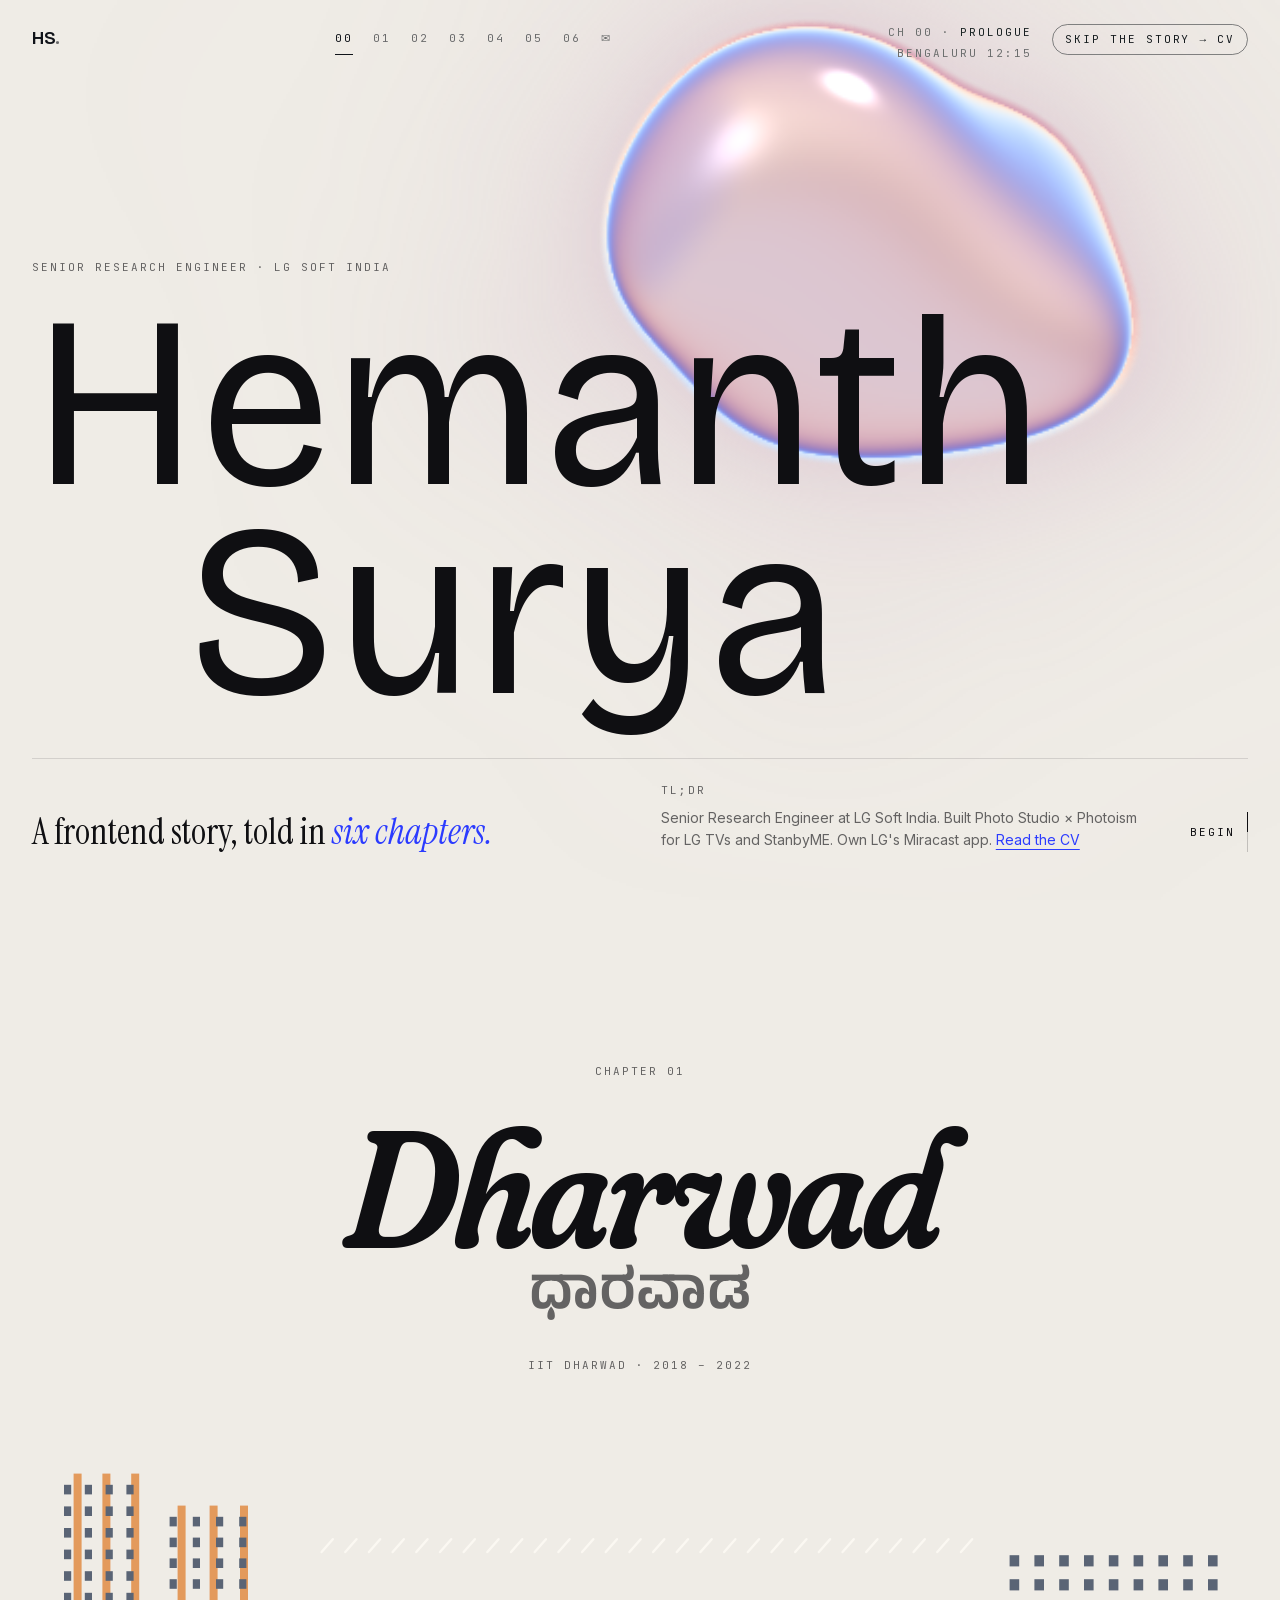
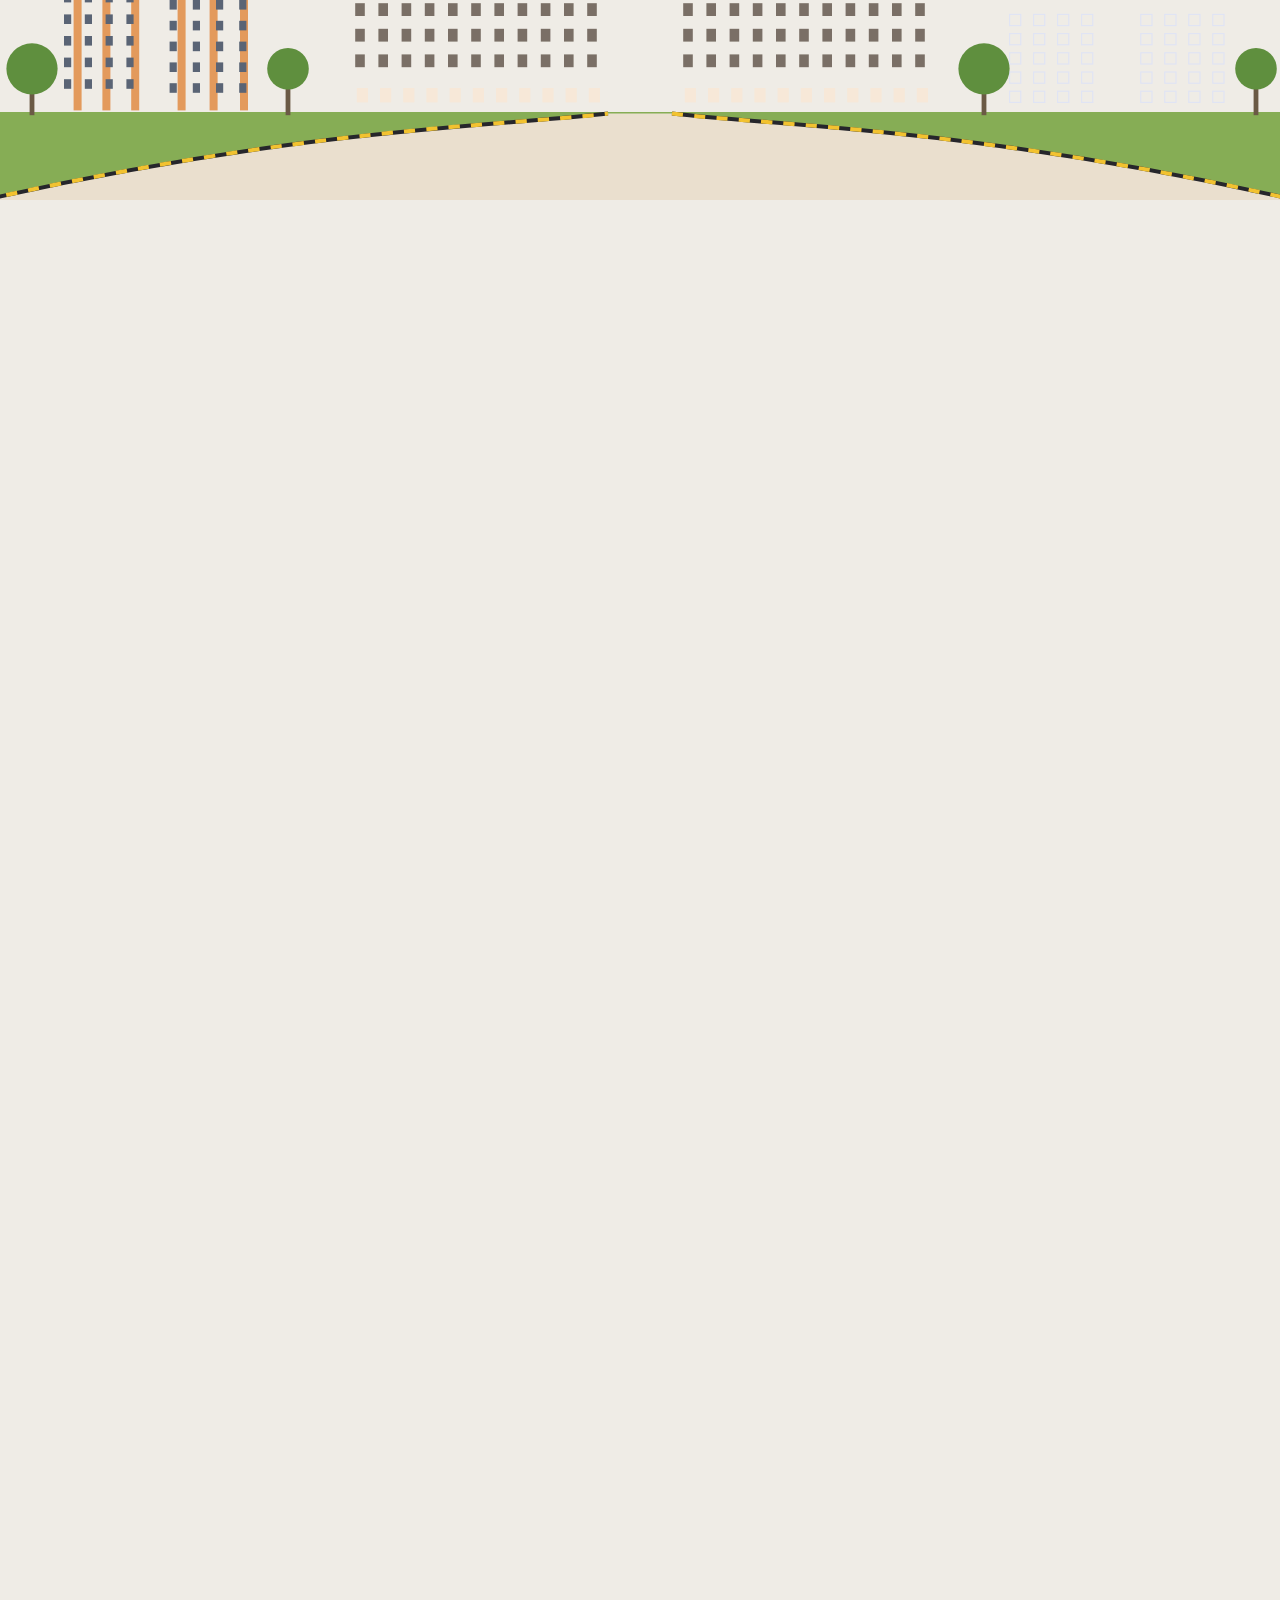
==== commit b171c145: "Deploy the portfolio to the site root Co-Authored-By: Claude Opus 5.5 <noreply@anthropic.com>" ====
--- a/index.html
+++ b/index.html
@@ -1,1063 +1 @@
-<!DOCTYPE html>
-<html lang="en">
-<head>
-<meta charset="UTF-8">
-<meta name="viewport" content="width=device-width, initial-scale=1.0">
-<title>Amada Springs — Precision Engineering</title>
-<link rel="preconnect" href="https://fonts.googleapis.com">
-<link href="https://fonts.googleapis.com/css2?family=Cormorant+Garamond:wght@300;400;500;600&family=Jost:wght@200;300;400;500&display=swap" rel="stylesheet">
-<style>
-  :root {
-    --cream: #F8F5F0;
-    --white: #FFFFFF;
-    --charcoal: #1A1A1A;
-    --steel: #3D4A5C;
-    --steel-light: #6B7A8D;
-    --accent: #C4873A;
-    --accent-light: #E8C99A;
-    --border: #E2DDD6;
-    --section-gap: 120px;
-  }
-
-  *, *::before, *::after { box-sizing: border-box; margin: 0; padding: 0; }
-
-  html { scroll-behavior: smooth; }
-
-  body {
-    font-family: 'Jost', sans-serif;
-    background: var(--cream);
-    color: var(--charcoal);
-    overflow-x: hidden;
-    font-weight: 300;
-  }
-
-  /* ── NAV ── */
-  nav {
-    position: fixed; top: 0; width: 100%; z-index: 100;
-    padding: 28px 60px;
-    display: flex; align-items: center; justify-content: space-between;
-    background: rgba(248,245,240,0.92);
-    backdrop-filter: blur(12px);
-    border-bottom: 1px solid transparent;
-    transition: border-color 0.4s, padding 0.4s;
-  }
-  nav.scrolled { border-color: var(--border); padding: 20px 60px; }
-
-  .logo {
-    display: flex; align-items: center; gap: 10px;
-    font-family: 'Cormorant Garamond', serif;
-    font-size: 22px; font-weight: 500; letter-spacing: 0.08em;
-    color: var(--charcoal); text-decoration: none;
-  }
-  .logo-icon {
-    width: 34px; height: 34px; flex-shrink: 0;
-  }
-  .logo-text { display: flex; flex-direction: column; line-height: 1; }
-  .logo-name { font-size: 18px; font-weight: 600; letter-spacing: 0.12em; color: var(--charcoal); }
-  .logo-sub { font-size: 9px; letter-spacing: 0.35em; text-transform: uppercase; color: var(--accent); font-family: 'Jost', sans-serif; font-weight: 400; margin-top: 2px; }
-
-  nav ul { list-style: none; display: flex; gap: 40px; }
-  nav ul a {
-    font-size: 12px; font-weight: 400; letter-spacing: 0.18em;
-    text-transform: uppercase; color: var(--steel); text-decoration: none;
-    position: relative; padding-bottom: 3px;
-    transition: color 0.3s;
-  }
-  nav ul a::after {
-    content: ''; position: absolute; bottom: 0; left: 0;
-    width: 0; height: 1px; background: var(--accent);
-    transition: width 0.3s;
-  }
-  nav ul a:hover { color: var(--charcoal); }
-  nav ul a:hover::after { width: 100%; }
-
-  .nav-cta {
-    font-size: 11px; font-weight: 400; letter-spacing: 0.2em;
-    text-transform: uppercase; color: var(--white);
-    background: var(--charcoal); padding: 12px 28px;
-    text-decoration: none;
-    transition: background 0.3s;
-  }
-  .nav-cta:hover { background: var(--steel); }
-
-  /* ── HERO ── */
-  #hero {
-    min-height: 100vh;
-    display: grid; grid-template-columns: 1fr 1fr;
-    align-items: center;
-    padding: 120px 60px 80px;
-    position: relative; overflow: hidden;
-  }
-
-  .hero-bg-lines {
-    position: absolute; inset: 0; pointer-events: none;
-    opacity: 0.04;
-    background-image:
-      repeating-linear-gradient(0deg, transparent, transparent 79px, var(--charcoal) 80px),
-      repeating-linear-gradient(90deg, transparent, transparent 79px, var(--charcoal) 80px);
-  }
-
-  .hero-watermark {
-    position: absolute; bottom: -30px; right: -20px;
-    font-family: 'Cormorant Garamond', serif;
-    font-size: clamp(100px, 14vw, 180px);
-    font-weight: 600; letter-spacing: -0.02em;
-    color: transparent;
-    -webkit-text-stroke: 1px rgba(196,135,58,0.13);
-    line-height: 1; pointer-events: none;
-    white-space: nowrap;
-    user-select: none;
-  }
-
-  .hero-text { max-width: 560px; animation: fadeUp 1s ease both; }
-
-  .hero-brand-name {
-    display: flex; align-items: baseline; gap: 14px;
-    margin-bottom: 20px;
-  }
-  .hbn-amada {
-    font-family: 'Cormorant Garamond', serif;
-    font-size: clamp(44px, 6vw, 72px);
-    font-weight: 600; letter-spacing: 0.08em;
-    color: var(--charcoal); line-height: 1;
-  }
-  .hbn-springs {
-    font-family: 'Jost', sans-serif;
-    font-size: clamp(16px, 2vw, 22px);
-    font-weight: 200; letter-spacing: 0.4em;
-    text-transform: uppercase;
-    color: var(--accent); line-height: 1;
-    padding-bottom: 4px;
-  }
-
-  .eyebrow {
-    font-size: 11px; letter-spacing: 0.3em; text-transform: uppercase;
-    color: var(--accent); font-weight: 400; margin-bottom: 28px;
-    display: flex; align-items: center; gap: 12px;
-  }
-  .eyebrow::before {
-    content: ''; display: block; width: 40px; height: 1px; background: var(--accent);
-  }
-
-  h1 {
-    font-family: 'Cormorant Garamond', serif;
-    font-size: clamp(52px, 6vw, 86px);
-    font-weight: 300; line-height: 1.05;
-    color: var(--charcoal); margin-bottom: 32px;
-    letter-spacing: -0.01em;
-  }
-  h1 em { font-style: italic; color: var(--steel); }
-
-  .hero-desc {
-    font-size: 15px; line-height: 1.8; color: var(--steel-light);
-    max-width: 420px; margin-bottom: 52px;
-  }
-
-  .hero-actions { display: flex; align-items: center; gap: 32px; }
-
-  .btn-primary {
-    display: inline-block; padding: 16px 40px;
-    background: var(--charcoal); color: var(--white);
-    font-size: 11px; letter-spacing: 0.2em; text-transform: uppercase;
-    text-decoration: none; font-weight: 400;
-    transition: background 0.3s, transform 0.2s;
-  }
-  .btn-primary:hover { background: var(--accent); transform: translateY(-1px); }
-
-  .btn-ghost {
-    font-size: 11px; letter-spacing: 0.2em; text-transform: uppercase;
-    color: var(--steel); text-decoration: none; font-weight: 400;
-    display: flex; align-items: center; gap: 10px;
-    transition: color 0.3s;
-  }
-  .btn-ghost::after { content: '→'; transition: transform 0.3s; }
-  .btn-ghost:hover { color: var(--charcoal); }
-  .btn-ghost:hover::after { transform: translateX(4px); }
-
-  /* Hero Visual */
-  .hero-visual {
-    display: flex; justify-content: center; align-items: center;
-    position: relative; animation: fadeIn 1.2s ease both 0.3s;
-  }
-
-  .spring-diagram {
-    width: 340px; height: 340px; position: relative;
-  }
-
-  .spring-diagram svg { width: 100%; height: 100%; }
-
-  .stat-cards {
-    position: absolute; bottom: -20px; left: -40px;
-    display: flex; flex-direction: column; gap: 12px;
-  }
-
-  .stat-card {
-    background: var(--white); padding: 18px 24px;
-    border-left: 3px solid var(--accent);
-    box-shadow: 0 8px 40px rgba(0,0,0,0.06);
-    min-width: 160px;
-    animation: slideRight 0.8s ease both;
-  }
-  .stat-card:nth-child(2) { animation-delay: 0.2s; margin-left: 20px; }
-
-  .stat-num {
-    font-family: 'Cormorant Garamond', serif;
-    font-size: 36px; font-weight: 500; color: var(--charcoal);
-    line-height: 1;
-  }
-  .stat-label { font-size: 10px; letter-spacing: 0.2em; text-transform: uppercase; color: var(--steel-light); margin-top: 4px; }
-
-  /* ── BRAND BAND ── */
-  .brand-band {
-    background: var(--steel); padding: 36px 60px;
-  }
-  .brand-band-inner {
-    display: flex; align-items: center; gap: 48px; flex-wrap: wrap;
-  }
-  .brand-band-logo { display: flex; align-items: center; gap: 18px; }
-  .brand-band-wordmark { display: flex; flex-direction: column; gap: 5px; }
-  .bbw-name {
-    font-family: 'Cormorant Garamond', serif;
-    font-size: 26px; font-weight: 500; letter-spacing: 0.12em;
-    color: var(--white); line-height: 1;
-  }
-  .bbw-tagline {
-    font-size: 10px; letter-spacing: 0.22em; text-transform: uppercase;
-    color: rgba(255,255,255,0.45); font-weight: 300;
-  }
-  .brand-band-divider {
-    width: 1px; height: 48px; background: rgba(255,255,255,0.15); flex-shrink: 0;
-  }
-  .brand-band-quote {
-    font-family: 'Cormorant Garamond', serif;
-    font-size: 20px; font-weight: 300; font-style: italic;
-    color: rgba(255,255,255,0.55); letter-spacing: 0.02em;
-  }
-
-  /* ── MARQUEE ── */
-  .marquee-bar {
-    background: var(--charcoal); padding: 18px 0;
-    overflow: hidden; white-space: nowrap;
-  }
-  .marquee-inner {
-    display: inline-flex; gap: 60px;
-    animation: marquee 22s linear infinite;
-  }
-  .marquee-inner span {
-    font-size: 11px; letter-spacing: 0.25em; text-transform: uppercase;
-    color: rgba(255,255,255,0.45); font-weight: 400;
-  }
-  .marquee-inner .dot { color: var(--accent); }
-
-  /* ── SECTIONS ── */
-  section { padding: var(--section-gap) 60px; }
-
-  .section-label {
-    font-size: 10px; letter-spacing: 0.35em; text-transform: uppercase;
-    color: var(--accent); font-weight: 400; margin-bottom: 16px;
-  }
-
-  h2 {
-    font-family: 'Cormorant Garamond', serif;
-    font-size: clamp(36px, 4vw, 58px);
-    font-weight: 300; line-height: 1.1; color: var(--charcoal);
-    letter-spacing: -0.01em;
-  }
-
-  /* ── ABOUT ── */
-  #about {
-    display: grid; grid-template-columns: 1fr 1fr;
-    gap: 80px; align-items: center;
-    background: var(--white);
-  }
-
-  .about-text .section-label { margin-bottom: 12px; }
-  .about-text h2 { margin-bottom: 28px; }
-  .about-text p {
-    font-size: 15px; line-height: 1.9; color: var(--steel-light);
-    margin-bottom: 20px;
-  }
-
-  .pillars {
-    display: grid; grid-template-columns: 1fr 1fr; gap: 28px; margin-top: 40px;
-  }
-  .pillar {
-    padding: 24px; border: 1px solid var(--border);
-    transition: border-color 0.3s;
-  }
-  .pillar:hover { border-color: var(--accent-light); }
-  .pillar-icon { font-size: 24px; margin-bottom: 12px; }
-  .pillar h4 { font-size: 13px; font-weight: 500; letter-spacing: 0.05em; margin-bottom: 8px; }
-  .pillar p { font-size: 13px; color: var(--steel-light); line-height: 1.7; }
-
-  .about-visual {
-    position: relative;
-  }
-  .about-img-frame {
-    width: 100%; aspect-ratio: 4/5; background: var(--cream);
-    position: relative; overflow: hidden;
-    display: flex; align-items: center; justify-content: center;
-  }
-  .about-img-frame svg { width: 80%; opacity: 0.15; }
-  .about-img-overlay {
-    position: absolute; bottom: 32px; left: -32px;
-    background: var(--charcoal); color: var(--white);
-    padding: 28px 32px; max-width: 260px;
-  }
-  .about-img-overlay p { font-size: 13px; line-height: 1.7; color: rgba(255,255,255,0.7); }
-  .about-img-overlay strong { display: block; font-family: 'Cormorant Garamond', serif; font-size: 20px; font-weight: 400; margin-bottom: 8px; color: var(--white); }
-
-  /* ── PRODUCTS ── */
-  #products { background: var(--cream); }
-
-  .products-header {
-    display: flex; justify-content: space-between; align-items: flex-end;
-    margin-bottom: 64px; flex-wrap: wrap; gap: 24px;
-  }
-  .products-header p { font-size: 14px; color: var(--steel-light); max-width: 320px; line-height: 1.7; }
-
-  .products-grid {
-    display: grid; grid-template-columns: repeat(3, 1fr); gap: 2px;
-  }
-
-  .product-card {
-    background: var(--white); padding: 48px 36px;
-    border: 1px solid transparent;
-    transition: border-color 0.3s, transform 0.3s;
-    cursor: default; position: relative; overflow: hidden;
-  }
-  .product-card::before {
-    content: ''; position: absolute; top: 0; left: 0;
-    width: 3px; height: 0; background: var(--accent);
-    transition: height 0.4s;
-  }
-  .product-card:hover::before { height: 100%; }
-  .product-card:hover { transform: translateY(-4px); box-shadow: 0 20px 60px rgba(0,0,0,0.07); }
-
-  .product-num {
-    font-family: 'Cormorant Garamond', serif;
-    font-size: 48px; font-weight: 300; color: var(--border);
-    line-height: 1; margin-bottom: 24px;
-    transition: color 0.3s;
-  }
-  .product-card:hover .product-num { color: var(--accent-light); }
-
-  .product-card h3 {
-    font-family: 'Cormorant Garamond', serif;
-    font-size: 24px; font-weight: 400; margin-bottom: 16px;
-    color: var(--charcoal);
-  }
-  .product-card p { font-size: 13px; line-height: 1.8; color: var(--steel-light); margin-bottom: 28px; }
-
-  .product-specs { list-style: none; }
-  .product-specs li {
-    font-size: 11px; letter-spacing: 0.1em; color: var(--steel);
-    padding: 7px 0; border-bottom: 1px solid var(--border);
-    display: flex; align-items: center; gap: 8px;
-  }
-  .product-specs li::before { content: '—'; color: var(--accent); font-size: 10px; }
-
-  /* ── CLIENTS ── */
-  #clients { background: var(--white); text-align: center; }
-  #clients h2 { margin-bottom: 16px; }
-  #clients > p { font-size: 15px; color: var(--steel-light); max-width: 480px; margin: 0 auto 64px; line-height: 1.7; }
-
-  .clients-logos {
-    display: flex; justify-content: center; align-items: center;
-    flex-wrap: wrap; gap: 0;
-    border: 1px solid var(--border);
-  }
-
-  .client-logo-item {
-    flex: 0 0 200px; padding: 48px 40px;
-    border-right: 1px solid var(--border);
-    border-bottom: 1px solid var(--border);
-    display: flex; flex-direction: column; align-items: center; justify-content: center;
-    gap: 12px;
-    transition: background 0.3s;
-    position: relative;
-  }
-  .client-logo-item:hover { background: var(--cream); }
-  .client-logo-item .client-initial {
-    font-family: 'Cormorant Garamond', serif;
-    font-size: 42px; font-weight: 300; color: var(--steel);
-    line-height: 1;
-    transition: color 0.3s;
-  }
-  .client-logo-item:hover .client-initial { color: var(--accent); }
-  .client-logo-item .client-name {
-    font-size: 11px; letter-spacing: 0.2em; text-transform: uppercase;
-    color: var(--steel-light);
-  }
-  .client-badge {
-    position: absolute; top: 12px; right: 12px;
-    font-size: 9px; letter-spacing: 0.15em; text-transform: uppercase;
-    background: var(--accent); color: var(--white); padding: 3px 8px;
-  }
-
-  .trust-bar {
-    display: flex; justify-content: center; gap: 80px;
-    margin-top: 64px; flex-wrap: wrap;
-  }
-  .trust-item { text-align: center; }
-  .trust-item .num {
-    font-family: 'Cormorant Garamond', serif;
-    font-size: 52px; font-weight: 300; color: var(--charcoal); line-height: 1;
-  }
-  .trust-item .lbl { font-size: 11px; letter-spacing: 0.2em; text-transform: uppercase; color: var(--steel-light); margin-top: 8px; }
-
-  /* ── WHY US ── */
-  #why {
-    background: var(--charcoal); color: var(--white);
-    position: relative; overflow: hidden;
-  }
-  #why .bg-accent {
-    position: absolute; top: -200px; right: -200px;
-    width: 600px; height: 600px; border-radius: 50%;
-    background: radial-gradient(circle, rgba(196,135,58,0.08) 0%, transparent 70%);
-    pointer-events: none;
-  }
-
-  #why .section-label { color: var(--accent-light); }
-  #why h2 { color: var(--white); margin-bottom: 16px; }
-  #why > .sub { font-size: 15px; color: rgba(255,255,255,0.45); max-width: 440px; line-height: 1.7; margin-bottom: 72px; }
-
-  .why-grid {
-    display: grid; grid-template-columns: repeat(4, 1fr); gap: 1px;
-    background: rgba(255,255,255,0.06);
-  }
-  .why-item {
-    padding: 48px 36px; background: var(--charcoal);
-    border-top: 1px solid rgba(255,255,255,0.06);
-    transition: background 0.3s;
-  }
-  .why-item:hover { background: #222; }
-  .why-icon { font-size: 28px; margin-bottom: 24px; }
-  .why-item h4 {
-    font-family: 'Cormorant Garamond', serif;
-    font-size: 20px; font-weight: 400; color: var(--white);
-    margin-bottom: 14px;
-  }
-  .why-item p { font-size: 13px; line-height: 1.8; color: rgba(255,255,255,0.45); }
-
-  /* ── CONTACT ── */
-  #contact { background: var(--cream); }
-
-  .contact-inner {
-    display: grid; grid-template-columns: 1fr 1fr; gap: 100px; align-items: start;
-  }
-
-  .contact-left h2 { margin-bottom: 20px; }
-  .contact-left p { font-size: 15px; color: var(--steel-light); line-height: 1.8; margin-bottom: 48px; }
-
-  .contact-details { display: flex; flex-direction: column; gap: 28px; }
-  .contact-detail { display: flex; gap: 20px; align-items: flex-start; }
-  .contact-detail-icon {
-    width: 44px; height: 44px; background: var(--white);
-    display: flex; align-items: center; justify-content: center;
-    font-size: 18px; flex-shrink: 0;
-    border: 1px solid var(--border);
-  }
-  .contact-detail h5 { font-size: 10px; letter-spacing: 0.2em; text-transform: uppercase; color: var(--accent); margin-bottom: 6px; }
-  .contact-detail p { font-size: 14px; color: var(--steel); line-height: 1.6; }
-
-  /* Form */
-  .contact-form { display: flex; flex-direction: column; gap: 20px; }
-
-  .form-row { display: grid; grid-template-columns: 1fr 1fr; gap: 16px; }
-
-  .form-group { display: flex; flex-direction: column; gap: 8px; }
-  .form-group label { font-size: 10px; letter-spacing: 0.2em; text-transform: uppercase; color: var(--steel); }
-  .form-group input,
-  .form-group select,
-  .form-group textarea {
-    padding: 14px 18px; border: 1px solid var(--border);
-    background: var(--white); font-family: 'Jost', sans-serif;
-    font-size: 14px; font-weight: 300; color: var(--charcoal);
-    outline: none; transition: border-color 0.3s;
-    resize: none; appearance: none;
-  }
-  .form-group input:focus,
-  .form-group select:focus,
-  .form-group textarea:focus { border-color: var(--accent); }
-  .form-group textarea { min-height: 120px; }
-
-  .btn-submit {
-    padding: 18px 48px; background: var(--charcoal);
-    color: var(--white); border: none; cursor: pointer;
-    font-family: 'Jost', sans-serif; font-size: 11px;
-    letter-spacing: 0.2em; text-transform: uppercase;
-    font-weight: 400; align-self: flex-start;
-    transition: background 0.3s, transform 0.2s;
-  }
-  .btn-submit:hover { background: var(--accent); transform: translateY(-1px); }
-
-  /* ── FOOTER ── */
-  footer {
-    background: var(--charcoal); padding: 60px;
-    display: flex; justify-content: space-between; align-items: center;
-    flex-wrap: wrap; gap: 32px;
-    border-top: 1px solid rgba(255,255,255,0.06);
-  }
-
-  .footer-logo {
-    display: flex; align-items: center; gap: 14px;
-  }
-
-  footer p { font-size: 12px; color: rgba(255,255,255,0.3); }
-
-  footer nav ul { display: flex; gap: 32px; }
-  footer nav ul a { font-size: 11px; letter-spacing: 0.15em; text-transform: uppercase; color: rgba(255,255,255,0.4); text-decoration: none; transition: color 0.3s; }
-  footer nav ul a:hover { color: var(--white); }
-
-  /* ── ANIMATIONS ── */
-  @keyframes fadeUp {
-    from { opacity: 0; transform: translateY(30px); }
-    to { opacity: 1; transform: translateY(0); }
-  }
-  @keyframes fadeIn {
-    from { opacity: 0; }
-    to { opacity: 1; }
-  }
-  @keyframes slideRight {
-    from { opacity: 0; transform: translateX(-20px); }
-    to { opacity: 1; transform: translateX(0); }
-  }
-  @keyframes marquee {
-    from { transform: translateX(0); }
-    to { transform: translateX(-50%); }
-  }
-  @keyframes rotateSlow {
-    from { transform: rotate(0deg); }
-    to { transform: rotate(360deg); }
-  }
-  @keyframes draw {
-    from { stroke-dashoffset: 1000; }
-    to { stroke-dashoffset: 0; }
-  }
-
-  .reveal {
-    opacity: 0; transform: translateY(28px);
-    transition: opacity 0.8s ease, transform 0.8s ease;
-  }
-  .reveal.visible { opacity: 1; transform: translateY(0); }
-
-  /* ── RESPONSIVE ── */
-  @media (max-width: 1024px) {
-    nav { padding: 24px 32px; }
-    nav ul { display: none; }
-    section { padding: 80px 32px; }
-    #hero { grid-template-columns: 1fr; padding: 140px 32px 80px; text-align: left; }
-    .hero-visual { display: none; }
-    #about { grid-template-columns: 1fr; }
-    .about-visual { display: none; }
-    .products-grid { grid-template-columns: 1fr 1fr; }
-    .why-grid { grid-template-columns: 1fr 1fr; }
-    .contact-inner { grid-template-columns: 1fr; gap: 60px; }
-    footer { padding: 40px 32px; }
-    .why-item { background: var(--charcoal); }
-    #hero { padding: 120px 32px 60px; }
-    .brand-band { padding: 28px 32px; }
-    .brand-band-divider { display: none; }
-    .brand-band-quote { display: none; }
-  }
-
-  @media (max-width: 640px) {
-    .products-grid { grid-template-columns: 1fr; }
-    .why-grid { grid-template-columns: 1fr; }
-    .pillars { grid-template-columns: 1fr; }
-    .form-row { grid-template-columns: 1fr; }
-    .trust-bar { gap: 40px; }
-    .clients-logos { flex-direction: column; }
-    .client-logo-item { flex: 0 0 auto; width: 100%; border-right: none; }
-  }
-</style>
-</head>
-<body>
-
-<!-- NAV -->
-<nav id="navbar">
-  <a href="#hero" class="logo">
-    <svg class="logo-icon" viewBox="0 0 34 34" fill="none" xmlns="http://www.w3.org/2000/svg">
-      <rect x="1" y="1" width="32" height="32" rx="2" stroke="#1A1A1A" stroke-width="1.2"/>
-      <line x1="17" y1="4" x2="17" y2="8" stroke="#1A1A1A" stroke-width="1.8" stroke-linecap="round"/>
-      <path d="M12 8 Q17 10 22 8 Q27 10.5 22 13 Q17 15.5 12 13 Q7 10.5 12 8Z" stroke="#C4873A" stroke-width="1.4" fill="none"/>
-      <path d="M12 13 Q17 15.5 22 13 Q27 15.5 22 18 Q17 20.5 12 18 Q7 15.5 12 13Z" stroke="#1A1A1A" stroke-width="1.4" fill="none"/>
-      <path d="M12 18 Q17 20.5 22 18 Q27 20.5 22 23 Q17 25.5 12 23 Q7 20.5 12 18Z" stroke="#C4873A" stroke-width="1.4" fill="none"/>
-      <line x1="17" y1="23" x2="17" y2="30" stroke="#1A1A1A" stroke-width="1.8" stroke-linecap="round"/>
-      <rect x="11" y="2.5" width="12" height="3.5" rx="1" fill="#1A1A1A" opacity="0.85"/>
-      <rect x="11" y="28" width="12" height="3.5" rx="1" fill="#1A1A1A" opacity="0.85"/>
-    </svg>
-    <div class="logo-text">
-      <span class="logo-name">AMADA</span>
-      <span class="logo-sub">Springs</span>
-    </div>
-  </a>
-  <ul>
-    <li><a href="#about">About</a></li>
-    <li><a href="#products">Products</a></li>
-    <li><a href="#clients">Clients</a></li>
-    <li><a href="#why">Why Us</a></li>
-    <li><a href="#contact">Contact</a></li>
-  </ul>
-  <a href="#contact" class="nav-cta">Get in Touch</a>
-</nav>
-
-<!-- HERO -->
-<section id="hero">
-  <div class="hero-bg-lines"></div>
-  <div class="hero-watermark">AMADA</div>
-  <div class="hero-text">
-    <div class="eyebrow">Precision Since 1998</div>
-    <div class="hero-brand-name">
-      <span class="hbn-amada">AMADA</span>
-      <span class="hbn-springs">SPRINGS</span>
-    </div>
-    <h1>Engineering <em>Precision</em><br>for Every Drive</h1>
-    <p class="hero-desc">
-      Amada Springs manufactures high-precision springs and tooling components trusted by India's leading automobile manufacturers. Built with uncompromising quality, delivered with precision.
-    </p>
-    <div class="hero-actions">
-      <a href="#products" class="btn-primary">Explore Products</a>
-      <a href="#contact" class="btn-ghost">Request a Quote</a>
-    </div>
-  </div>
-
-  <div class="hero-visual">
-    <div class="spring-diagram">
-      <svg viewBox="0 0 340 340" fill="none" xmlns="http://www.w3.org/2000/svg">
-        <!-- Background circle -->
-        <circle cx="170" cy="170" r="155" stroke="#E2DDD6" stroke-width="1"/>
-        <circle cx="170" cy="170" r="130" stroke="#E2DDD6" stroke-width="0.5" stroke-dasharray="4 6"/>
-
-        <!-- Rotating outer ring -->
-        <g style="transform-origin:170px 170px; animation: rotateSlow 20s linear infinite;">
-          <circle cx="170" cy="170" r="148" stroke="#C4873A" stroke-width="0.8" stroke-dasharray="2 12" opacity="0.5"/>
-        </g>
-
-        <!-- Spring coils illustration -->
-        <g style="transform-origin:170px 170px;">
-          <!-- Vertical spring -->
-          <line x1="170" y1="60" x2="170" y2="90" stroke="#1A1A1A" stroke-width="2.5" stroke-linecap="round"/>
-          <path d="M150 90 Q190 100 150 115 Q110 130 150 145 Q190 160 150 175 Q110 190 150 205 Q190 220 150 235" stroke="#3D4A5C" stroke-width="2.5" fill="none" stroke-linecap="round"/>
-          <path d="M190 90 Q150 100 190 115 Q230 130 190 145 Q150 160 190 175 Q230 190 190 205 Q150 220 190 235" stroke="#C4873A" stroke-width="2" fill="none" stroke-linecap="round" opacity="0.7"/>
-          <line x1="170" y1="235" x2="170" y2="265" stroke="#1A1A1A" stroke-width="2.5" stroke-linecap="round"/>
-
-          <!-- Top and bottom plates -->
-          <rect x="130" y="52" width="80" height="12" rx="2" fill="#1A1A1A" opacity="0.85"/>
-          <rect x="130" y="265" width="80" height="12" rx="2" fill="#1A1A1A" opacity="0.85"/>
-        </g>
-
-        <!-- Dimension lines -->
-        <line x1="280" y1="64" x2="280" y2="276" stroke="#C4873A" stroke-width="0.8" opacity="0.5"/>
-        <line x1="274" y1="64" x2="286" y2="64" stroke="#C4873A" stroke-width="0.8" opacity="0.5"/>
-        <line x1="274" y1="276" x2="286" y2="276" stroke="#C4873A" stroke-width="0.8" opacity="0.5"/>
-        <text x="292" y="175" font-family="Jost,sans-serif" font-size="9" fill="#C4873A" opacity="0.7">L</text>
-
-        <!-- Center dot -->
-        <circle cx="170" cy="170" r="4" fill="#C4873A" opacity="0.4"/>
-      </svg>
-    </div>
-
-    <div class="stat-cards">
-      <div class="stat-card">
-        <div class="stat-num">25+</div>
-        <div class="stat-label">Years of Excellence</div>
-      </div>
-      <div class="stat-card">
-        <div class="stat-num">500+</div>
-        <div class="stat-label">Product Variants</div>
-      </div>
-    </div>
-  </div>
-</section>
-
-<!-- MARQUEE -->
-<div class="marquee-bar">
-  <div class="marquee-inner">
-    <span>Compression Springs</span><span class="dot">◆</span>
-    <span>Torsion Springs</span><span class="dot">◆</span>
-    <span>Extension Springs</span><span class="dot">◆</span>
-    <span>Precision Tooling</span><span class="dot">◆</span>
-    <span>Custom Fabrication</span><span class="dot">◆</span>
-    <span>Automotive Grade</span><span class="dot">◆</span>
-    <span>ISO Certified Quality</span><span class="dot">◆</span>
-    <span>Compression Springs</span><span class="dot">◆</span>
-    <span>Torsion Springs</span><span class="dot">◆</span>
-    <span>Extension Springs</span><span class="dot">◆</span>
-    <span>Precision Tooling</span><span class="dot">◆</span>
-    <span>Custom Fabrication</span><span class="dot">◆</span>
-    <span>Automotive Grade</span><span class="dot">◆</span>
-    <span>ISO Certified Quality</span><span class="dot">◆</span>
-  </div>
-</div>
-
-<!-- BRAND IDENTITY BAND -->
-<div class="brand-band">
-  <div class="brand-band-inner">
-    <div class="brand-band-logo">
-      <svg width="52" height="52" viewBox="0 0 34 34" fill="none" xmlns="http://www.w3.org/2000/svg">
-        <rect x="1" y="1" width="32" height="32" rx="2" stroke="rgba(255,255,255,0.4)" stroke-width="1.2"/>
-        <line x1="17" y1="4" x2="17" y2="8" stroke="white" stroke-width="1.8" stroke-linecap="round"/>
-        <path d="M12 8 Q17 10 22 8 Q27 10.5 22 13 Q17 15.5 12 13 Q7 10.5 12 8Z" stroke="#E8C99A" stroke-width="1.4" fill="none"/>
-        <path d="M12 13 Q17 15.5 22 13 Q27 15.5 22 18 Q17 20.5 12 18 Q7 15.5 12 13Z" stroke="white" stroke-width="1.4" fill="none"/>
-        <path d="M12 18 Q17 20.5 22 18 Q27 20.5 22 23 Q17 25.5 12 23 Q7 20.5 12 18Z" stroke="#E8C99A" stroke-width="1.4" fill="none"/>
-        <line x1="17" y1="23" x2="17" y2="30" stroke="white" stroke-width="1.8" stroke-linecap="round"/>
-        <rect x="11" y="2.5" width="12" height="3.5" rx="1" fill="white" opacity="0.9"/>
-        <rect x="11" y="28" width="12" height="3.5" rx="1" fill="white" opacity="0.9"/>
-      </svg>
-      <div class="brand-band-wordmark">
-        <span class="bbw-name">AMADA SPRINGS</span>
-        <span class="bbw-tagline">Precision Springs &amp; Tooling · Bengaluru, India</span>
-      </div>
-    </div>
-    <div class="brand-band-divider"></div>
-    <p class="brand-band-quote">"Engineered to perform. Built to last."</p>
-  </div>
-</div>
-
-<!-- ABOUT -->
-<section id="about">
-  <div class="about-text reveal">
-    <div class="section-label">Who We Are</div>
-    <h2>Crafting Precision,<br>Delivering Trust</h2>
-    <p>Amada Springs has been at the forefront of industrial spring and tooling manufacturing for over two decades. Founded with a commitment to engineering excellence, we serve the demanding quality standards of India's top automobile manufacturers.</p>
-    <p>Our state-of-the-art facility in Bengaluru combines advanced CNC spring coiling machines with rigorous quality inspection protocols — ensuring every component that leaves our floor meets exact specifications.</p>
-    <div class="pillars">
-      <div class="pillar">
-        <div class="pillar-icon">⚙️</div>
-        <h4>Precision Engineering</h4>
-        <p>Tolerances down to ±0.01mm across all product lines.</p>
-      </div>
-      <div class="pillar">
-        <div class="pillar-icon">🔬</div>
-        <h4>Quality Assured</h4>
-        <p>100% inspection with traceable documentation for every batch.</p>
-      </div>
-      <div class="pillar">
-        <div class="pillar-icon">🏭</div>
-        <h4>In-House Manufacturing</h4>
-        <p>Complete control from raw material to finished component.</p>
-      </div>
-      <div class="pillar">
-        <div class="pillar-icon">🤝</div>
-        <h4>Long-Term Partnerships</h4>
-        <p>Trusted supplier relationships built over 25+ years.</p>
-      </div>
-    </div>
-  </div>
-  <div class="about-visual reveal">
-    <div class="about-img-frame">
-      <svg viewBox="0 0 300 300" fill="none" xmlns="http://www.w3.org/2000/svg">
-        <rect x="80" y="40" width="140" height="220" rx="4" stroke="#1A1A1A" stroke-width="1.5"/>
-        <line x1="80" y1="80" x2="220" y2="80" stroke="#1A1A1A" stroke-width="1"/>
-        <path d="M110 120 Q150 100 190 120 Q230 140 190 160 Q150 180 110 160 Q70 140 110 120Z" stroke="#C4873A" stroke-width="1.5" fill="none"/>
-        <path d="M110 160 Q150 140 190 160 Q230 180 190 200 Q150 220 110 200 Q70 180 110 160Z" stroke="#3D4A5C" stroke-width="1.5" fill="none"/>
-        <line x1="150" y1="40" x2="150" y2="260" stroke="#1A1A1A" stroke-width="0.5" stroke-dasharray="4 4" opacity="0.3"/>
-        <circle cx="150" cy="150" r="8" fill="#C4873A" opacity="0.3"/>
-        <circle cx="150" cy="150" r="3" fill="#C4873A"/>
-      </svg>
-    </div>
-    <div class="about-img-overlay">
-      <strong>Built in Bengaluru</strong>
-      <p>Manufacturing facility equipped with CNC coiling technology and ISO-grade quality labs.</p>
-    </div>
-  </div>
-</section>
-
-<!-- PRODUCTS -->
-<section id="products">
-  <div class="products-header reveal">
-    <div>
-      <div class="section-label">What We Make</div>
-      <h2>Our Product Range</h2>
-    </div>
-    <p>Engineered for demanding automotive applications — from suspension systems to engine components.</p>
-  </div>
-  <div class="products-grid">
-    <div class="product-card reveal">
-      <div class="product-num">01</div>
-      <h3>Compression Springs</h3>
-      <p>High-load helical compression springs designed for automotive suspension, engine valve systems, and chassis components.</p>
-      <ul class="product-specs">
-        <li>Wire diameter: 0.5 – 25mm</li>
-        <li>Free length up to 500mm</li>
-        <li>Carbon, alloy & stainless steel</li>
-        <li>Shot peened & preset options</li>
-      </ul>
-    </div>
-    <div class="product-card reveal">
-      <div class="product-num">02</div>
-      <h3>Extension Springs</h3>
-      <p>Precision-wound tension springs with various hook configurations for braking systems, throttle mechanisms, and body panels.</p>
-      <ul class="product-specs">
-        <li>Initial tension control</li>
-        <li>Multiple end configurations</li>
-        <li>Fatigue life tested</li>
-        <li>Custom coatings available</li>
-      </ul>
-    </div>
-    <div class="product-card reveal">
-      <div class="product-num">03</div>
-      <h3>Torsion Springs</h3>
-      <p>Angular deflection springs for door hinges, parking mechanisms, seat recliner systems, and transmission assemblies.</p>
-      <ul class="product-specs">
-        <li>Right & left-hand wound</li>
-        <li>Single & double torsion</li>
-        <li>Tanged & straight arms</li>
-        <li>Heat treated for durability</li>
-      </ul>
-    </div>
-    <div class="product-card reveal">
-      <div class="product-num">04</div>
-      <h3>Die Springs</h3>
-      <p>Heavy-duty rectangular wire springs built for stamping dies, press tools, and fixture applications in automotive manufacturing lines.</p>
-      <ul class="product-specs">
-        <li>ISO 10243 compliant</li>
-        <li>4 load ratings available</li>
-        <li>Colour-coded by load</li>
-        <li>Up to 1 million cycles</li>
-      </ul>
-    </div>
-    <div class="product-card reveal">
-      <div class="product-num">05</div>
-      <h3>Precision Tooling</h3>
-      <p>Custom jigs, fixtures, and press tools manufactured to drawing for automotive OEM production and sub-assembly processes.</p>
-      <ul class="product-specs">
-        <li>CNC machined components</li>
-        <li>Hardened & ground tooling</li>
-        <li>Tool steel & carbide inserts</li>
-        <li>CMM inspection reports</li>
-      </ul>
-    </div>
-    <div class="product-card reveal">
-      <div class="product-num">06</div>
-      <h3>Custom Solutions</h3>
-      <p>Bespoke engineering for specialized requirements — from wire forms and clips to multi-component spring assemblies.</p>
-      <ul class="product-specs">
-        <li>Design support available</li>
-        <li>Prototype to production</li>
-        <li>Low MOQ for new projects</li>
-        <li>PPAP documentation</li>
-      </ul>
-    </div>
-  </div>
-</section>
-
-<!-- CLIENTS -->
-<section id="clients">
-  <div class="section-label reveal">Trusted By</div>
-  <h2 class="reveal">Our Esteemed Clients</h2>
-  <p class="reveal">Proud to supply precision components to some of India's most respected automobile manufacturers.</p>
-
-  <div class="clients-logos reveal">
-    <div class="client-logo-item">
-      <div class="client-badge">Notable</div>
-      <div class="client-initial">TVS</div>
-      <div class="client-name">TVS Motor Company</div>
-    </div>
-    <div class="client-logo-item">
-      <div class="client-initial">OEM</div>
-      <div class="client-name">Client Partner A</div>
-    </div>
-    <div class="client-logo-item">
-      <div class="client-initial">OEM</div>
-      <div class="client-name">Client Partner B</div>
-    </div>
-    <div class="client-logo-item">
-      <div class="client-initial">OEM</div>
-      <div class="client-name">Client Partner C</div>
-    </div>
-    <div class="client-logo-item" style="border-right:none;">
-      <div class="client-initial">OEM</div>
-      <div class="client-name">Client Partner D</div>
-    </div>
-  </div>
-
-  <div class="trust-bar reveal">
-    <div class="trust-item">
-      <div class="num">25+</div>
-      <div class="lbl">Years in Operation</div>
-    </div>
-    <div class="trust-item">
-      <div class="num">500+</div>
-      <div class="lbl">Product Variants</div>
-    </div>
-    <div class="trust-item">
-      <div class="num">99.8%</div>
-      <div class="lbl">On-Time Delivery</div>
-    </div>
-    <div class="trust-item">
-      <div class="num">0 PPM</div>
-      <div class="lbl">Quality Target</div>
-    </div>
-  </div>
-</section>
-
-<!-- WHY US -->
-<section id="why">
-  <div class="bg-accent"></div>
-  <div class="section-label reveal">Why Amada</div>
-  <h2 class="reveal">The Amada Advantage</h2>
-  <p class="sub reveal">What sets us apart in a competitive industry isn't just what we make — it's how we make it, and who stands behind every component.</p>
-
-  <div class="why-grid">
-    <div class="why-item reveal">
-      <div class="why-icon">🎯</div>
-      <h4>Consistent Precision</h4>
-      <p>Every part manufactured to drawing, verified by calibrated gauges, and backed by inspection records — every single time.</p>
-    </div>
-    <div class="why-item reveal">
-      <div class="why-icon">⚡</div>
-      <h4>Fast Turnaround</h4>
-      <p>Streamlined production planning and dedicated capacity ensure your schedules are met without compromise.</p>
-    </div>
-    <div class="why-item reveal">
-      <div class="why-icon">🛡️</div>
-      <h4>Material Traceability</h4>
-      <p>Full raw material traceability from mill certificate to finished component — essential for automotive supply chains.</p>
-    </div>
-    <div class="why-item reveal">
-      <div class="why-icon">🔧</div>
-      <h4>Engineering Support</h4>
-      <p>Our in-house engineering team provides DFM input, failure analysis, and co-development for new applications.</p>
-    </div>
-  </div>
-</section>
-
-<!-- CONTACT -->
-<section id="contact">
-  <div class="contact-inner">
-    <div class="contact-left reveal">
-      <div class="section-label">Reach Out</div>
-      <h2>Let's Build Something<br>Together</h2>
-      <p>Whether you have a specification ready or are exploring a new application, our team is here to help. Request a quote or simply start a conversation.</p>
-      <div class="contact-details">
-        <div class="contact-detail">
-          <div class="contact-detail-icon">📍</div>
-          <div>
-            <h5>Address</h5>
-            <p>Plot No. 42, Industrial Area Phase II<br>Peenya, Bengaluru — 560 058<br>Karnataka, India</p>
-          </div>
-        </div>
-        <div class="contact-detail">
-          <div class="contact-detail-icon">📞</div>
-          <div>
-            <h5>Phone</h5>
-            <p>+91 80 XXXX XXXX</p>
-          </div>
-        </div>
-        <div class="contact-detail">
-          <div class="contact-detail-icon">✉️</div>
-          <div>
-            <h5>Email</h5>
-            <p>info@amadasprings.com</p>
-          </div>
-        </div>
-      </div>
-    </div>
-
-    <div class="contact-form-wrap reveal">
-      <div class="contact-form">
-        <div class="form-row">
-          <div class="form-group">
-            <label>Full Name</label>
-            <input type="text" placeholder="Your name">
-          </div>
-          <div class="form-group">
-            <label>Company</label>
-            <input type="text" placeholder="Company name">
-          </div>
-        </div>
-        <div class="form-row">
-          <div class="form-group">
-            <label>Email</label>
-            <input type="email" placeholder="you@company.com">
-          </div>
-          <div class="form-group">
-            <label>Phone</label>
-            <input type="tel" placeholder="+91 XXXXX XXXXX">
-          </div>
-        </div>
-        <div class="form-group">
-          <label>Product of Interest</label>
-          <select>
-            <option value="" disabled selected>Select a product category</option>
-            <option>Compression Springs</option>
-            <option>Extension Springs</option>
-            <option>Torsion Springs</option>
-            <option>Die Springs</option>
-            <option>Precision Tooling</option>
-            <option>Custom Solution</option>
-          </select>
-        </div>
-        <div class="form-group">
-          <label>Message / Requirements</label>
-          <textarea placeholder="Describe your requirement, quantities, or any technical specifications…"></textarea>
-        </div>
-        <button class="btn-submit">Send Enquiry →</button>
-      </div>
-    </div>
-  </div>
-</section>
-
-<!-- FOOTER -->
-<footer>
-  <div class="footer-logo">
-    <svg width="28" height="28" viewBox="0 0 34 34" fill="none" xmlns="http://www.w3.org/2000/svg" style="opacity:0.7">
-      <rect x="1" y="1" width="32" height="32" rx="2" stroke="rgba(255,255,255,0.4)" stroke-width="1.2"/>
-      <line x1="17" y1="4" x2="17" y2="8" stroke="white" stroke-width="1.8" stroke-linecap="round"/>
-      <path d="M12 8 Q17 10 22 8 Q27 10.5 22 13 Q17 15.5 12 13 Q7 10.5 12 8Z" stroke="#E8C99A" stroke-width="1.4" fill="none"/>
-      <path d="M12 13 Q17 15.5 22 13 Q27 15.5 22 18 Q17 20.5 12 18 Q7 15.5 12 13Z" stroke="white" stroke-width="1.4" fill="none"/>
-      <path d="M12 18 Q17 20.5 22 18 Q27 20.5 22 23 Q17 25.5 12 23 Q7 20.5 12 18Z" stroke="#E8C99A" stroke-width="1.4" fill="none"/>
-      <line x1="17" y1="23" x2="17" y2="30" stroke="white" stroke-width="1.8" stroke-linecap="round"/>
-      <rect x="11" y="2.5" width="12" height="3.5" rx="1" fill="white" opacity="0.85"/>
-      <rect x="11" y="28" width="12" height="3.5" rx="1" fill="white" opacity="0.85"/>
-    </svg>
-    <div style="display:flex;flex-direction:column;gap:3px;">
-      <span style="font-family:'Cormorant Garamond',serif;font-size:20px;font-weight:600;letter-spacing:0.12em;color:white;">AMADA SPRINGS</span>
-      <span style="font-size:9px;letter-spacing:0.28em;text-transform:uppercase;color:rgba(255,255,255,0.35);">Precision Engineering</span>
-    </div>
-  </div>
-  <p>© 2025 Amada Springs. All rights reserved.</p>
-  <nav>
-    <ul>
-      <li><a href="#about">About</a></li>
-      <li><a href="#products">Products</a></li>
-      <li><a href="#contact">Contact</a></li>
-    </ul>
-  </nav>
-</footer>
-
-<script>
-  // Nav scroll effect
-  const navbar = document.getElementById('navbar');
-  window.addEventListener('scroll', () => {
-    navbar.classList.toggle('scrolled', window.scrollY > 60);
-  });
-
-  // Scroll reveal
-  const reveals = document.querySelectorAll('.reveal');
-  const observer = new IntersectionObserver((entries) => {
-    entries.forEach((entry, i) => {
-      if (entry.isIntersecting) {
-        setTimeout(() => entry.target.classList.add('visible'), i * 80);
-        observer.unobserve(entry.target);
-      }
-    });
-  }, { threshold: 0.1, rootMargin: '0px 0px -40px 0px' });
-
-  reveals.forEach(el => observer.observe(el));
-
-  // Form submit
-  document.querySelector('.btn-submit').addEventListener('click', function() {
-    this.textContent = 'Enquiry Sent ✓';
-    this.style.background = '#2d6a4f';
-    setTimeout(() => {
-      this.textContent = 'Send Enquiry →';
-      this.style.background = '';
-    }, 3000);
-  });
-</script>
-</body>
-</html>
+<!DOCTYPE html><!--Cie8tHATfzSj4ELe_j_Qk--><html lang="en" data-theme="light" class="__variable_739839 __variable_937831 __variable_8a0ba0 __variable_694534 __variable_320b98 __variable_3c0067 __variable_dffdaf __variable_3c5c77 __variable_e20fb1 __variable_0f7ed0"><head><meta charSet="utf-8"/><meta name="viewport" content="width=device-width, initial-scale=1"/><link rel="preload" href="/_next/static/media/5a4ccc80a3599b8f-s.p.woff2" as="font" crossorigin="" type="font/woff2"/><link rel="stylesheet" href="/_next/static/css/454d17bd1c348f55.css" data-precedence="next"/><link rel="stylesheet" href="/_next/static/css/5b5370c4aa654791.css" data-precedence="next"/><link rel="preload" as="script" fetchPriority="low" href="/_next/static/chunks/webpack-40fd23dd5104b579.js"/><script src="/_next/static/chunks/5ef5f7b4-b8629d2538c26fba.js" async=""></script><script src="/_next/static/chunks/996-fa4aee635d3ee7a4.js" async=""></script><script src="/_next/static/chunks/main-app-54513da6111c6196.js" async=""></script><script src="/_next/static/chunks/3515bf5e-8ab6f913d3c2858b.js" async=""></script><script src="/_next/static/chunks/730-2b90c3c16f1f4fc4.js" async=""></script><script src="/_next/static/chunks/85-6fed1810f36b7e36.js" async=""></script><script src="/_next/static/chunks/app/page-f594af5a8fda0cad.js" async=""></script><meta name="next-size-adjust" content=""/><meta name="theme-color" content="#efece6"/><title>Hemanth Surya — Frontend Engineer</title><meta name="description" content="A frontend story in six chapters: Senior Research Engineer at LG Soft India, Photo Studio × Photoism, three months in Seoul, and the things I build for fun."/><meta name="author" content="Hemanth Surya S"/><meta property="og:title" content="Hemanth Surya — Frontend Engineer"/><meta property="og:description" content="A frontend story in six chapters: Senior Research Engineer at LG Soft India, Photo Studio × Photoism, three months in Seoul, and the things I build for fun."/><meta property="og:site_name" content="Hemanth Surya"/><meta property="og:image" content="https://hemanthsuryya.github.io/og.png"/><meta property="og:image:width" content="1200"/><meta property="og:image:height" content="630"/><meta property="og:image:alt" content="Hemanth Surya — Frontend Engineer"/><meta property="og:type" content="website"/><meta name="twitter:card" content="summary_large_image"/><meta name="twitter:title" content="Hemanth Surya — Frontend Engineer"/><meta name="twitter:description" content="A frontend story in six chapters: Senior Research Engineer at LG Soft India, Photo Studio × Photoism, three months in Seoul, and the things I build for fun."/><meta name="twitter:image" content="https://hemanthsuryya.github.io/og.png"/><link rel="icon" href="/icon.svg?6415d9cb9873d76e" type="image/svg+xml" sizes="any"/><script>try{if(!matchMedia('(prefers-reduced-motion: reduce)').matches)document.documentElement.classList.add('motion')}catch(e){}</script><script src="/_next/static/chunks/polyfills-42372ed130431b0a.js" noModule=""></script></head><body><div hidden=""><!--$--><!--/$--></div><a href="#dharwad" class="label sr-only focus:not-sr-only focus:fixed focus:left-4 focus:top-4 focus:z-[90] focus:rounded-full focus:bg-cobalt focus:px-4 focus:py-2 focus:text-white">Skip to the story</a><div aria-hidden="true" class="sky-layer" data-seoul-vars="true"><svg class="absolute inset-0 h-full w-full" style="opacity:var(--night)"><circle cx="0.0%" cy="0.0%" r="1.6" fill="#fff" class="twinkle" style="animation-delay:0s"></circle><circle cx="92.2%" cy="43.8%" r="0.7" fill="#fff"></circle><circle cx="5.7%" cy="52.7%" r="0.7" fill="#fff"></circle><circle cx="55.8%" cy="37.2%" r="1.1" fill="#fff"></circle><circle cx="37.4%" cy="41.1%" r="0.7" fill="#fff" class="twinkle" style="animation-delay:1.6s"></circle><circle cx="45.3%" cy="22.3%" r="0.7" fill="#fff"></circle><circle cx="62.6%" cy="57.6%" r="1.1" fill="#fff"></circle><circle cx="16.6%" cy="31.1%" r="1.6" fill="#fff"></circle><circle cx="32.9%" cy="32.6%" r="0.7" fill="#fff" class="twinkle" style="animation-delay:3.2s"></circle><circle cx="54.0%" cy="5.0%" r="1.1" fill="#fff"></circle><circle cx="97.2%" cy="17.4%" r="0.7" fill="#fff"></circle><circle cx="82.1%" cy="47.4%" r="0.7" fill="#fff"></circle><circle cx="17.9%" cy="31.7%" r="1.1" fill="#fff" class="twinkle" style="animation-delay:1.2000000000000002s"></circle><circle cx="99.5%" cy="16.0%" r="0.7" fill="#fff"></circle><circle cx="81.6%" cy="59.1%" r="1.6" fill="#fff"></circle><circle cx="44.2%" cy="8.2%" r="1.1" fill="#fff"></circle><circle cx="92.7%" cy="42.3%" r="0.7" fill="#fff" class="twinkle" style="animation-delay:2.8000000000000003s"></circle><circle cx="43.4%" cy="22.5%" r="0.7" fill="#fff"></circle><circle cx="64.4%" cy="37.0%" r="1.1" fill="#fff"></circle><circle cx="32.3%" cy="14.9%" r="0.7" fill="#fff"></circle><circle cx="76.0%" cy="34.6%" r="0.7" fill="#fff" class="twinkle" style="animation-delay:0.8s"></circle><circle cx="55.6%" cy="23.4%" r="1.6" fill="#fff"></circle><circle cx="66.1%" cy="21.5%" r="0.7" fill="#fff"></circle><circle cx="41.9%" cy="1.8%" r="0.7" fill="#fff"></circle><circle cx="13.6%" cy="16.5%" r="1.1" fill="#fff" class="twinkle" style="animation-delay:2.4000000000000004s"></circle><circle cx="33.0%" cy="15.1%" r="0.7" fill="#fff"></circle><circle cx="49.5%" cy="59.6%" r="0.7" fill="#fff"></circle><circle cx="0.0%" cy="30.6%" r="1.1" fill="#fff"></circle><circle cx="16.2%" cy="8.8%" r="1.6" fill="#fff" class="twinkle" style="animation-delay:0.4s"></circle><circle cx="42.0%" cy="17.3%" r="0.7" fill="#fff"></circle><circle cx="98.5%" cy="21.1%" r="1.1" fill="#fff"></circle><circle cx="72.3%" cy="4.9%" r="0.7" fill="#fff"></circle><circle cx="28.6%" cy="52.8%" r="0.7" fill="#fff" class="twinkle" style="animation-delay:2s"></circle><circle cx="41.8%" cy="10.7%" r="1.1" fill="#fff"></circle><circle cx="20.1%" cy="50.9%" r="0.7" fill="#fff"></circle><circle cx="57.6%" cy="49.6%" r="1.6" fill="#fff"></circle><circle cx="98.2%" cy="22.6%" r="1.1" fill="#fff" class="twinkle" style="animation-delay:0s"></circle><circle cx="92.1%" cy="8.0%" r="0.7" fill="#fff"></circle><circle cx="47.0%" cy="52.3%" r="0.7" fill="#fff"></circle><circle cx="76.8%" cy="41.6%" r="1.1" fill="#fff"></circle><circle cx="59.7%" cy="13.8%" r="0.7" fill="#fff" class="twinkle" style="animation-delay:1.6s"></circle><circle cx="93.4%" cy="44.3%" r="0.7" fill="#fff"></circle><circle cx="45.3%" cy="27.9%" r="1.6" fill="#fff"></circle><circle cx="21.5%" cy="46.7%" r="0.7" fill="#fff"></circle><circle cx="69.5%" cy="20.5%" r="0.7" fill="#fff" class="twinkle" style="animation-delay:3.2s"></circle><circle cx="79.6%" cy="50.0%" r="1.1" fill="#fff"></circle><circle cx="28.3%" cy="47.3%" r="0.7" fill="#fff"></circle><circle cx="51.4%" cy="55.8%" r="0.7" fill="#fff"></circle><circle cx="14.3%" cy="36.7%" r="1.1" fill="#fff" class="twinkle" style="animation-delay:1.2000000000000002s"></circle><circle cx="11.4%" cy="48.3%" r="1.6" fill="#fff"></circle><circle cx="30.2%" cy="29.6%" r="0.7" fill="#fff"></circle><circle cx="11.6%" cy="22.5%" r="1.1" fill="#fff"></circle><circle cx="81.2%" cy="20.0%" r="0.7" fill="#fff" class="twinkle" style="animation-delay:2.8000000000000003s"></circle><circle cx="55.4%" cy="21.4%" r="0.7" fill="#fff"></circle><circle cx="40.5%" cy="2.5%" r="1.1" fill="#fff"></circle><circle cx="87.3%" cy="32.4%" r="0.7" fill="#fff"></circle><circle cx="47.5%" cy="36.6%" r="1.6" fill="#fff" class="twinkle" style="animation-delay:0.8s"></circle><circle cx="22.5%" cy="59.4%" r="1.1" fill="#fff"></circle><circle cx="30.9%" cy="42.4%" r="0.7" fill="#fff"></circle><circle cx="17.5%" cy="18.3%" r="0.7" fill="#fff"></circle><circle cx="17.0%" cy="58.3%" r="1.1" fill="#fff" class="twinkle" style="animation-delay:2.4000000000000004s"></circle><circle cx="8.2%" cy="35.4%" r="0.7" fill="#fff"></circle><circle cx="81.1%" cy="8.7%" r="0.7" fill="#fff"></circle><circle cx="1.7%" cy="36.7%" r="1.6" fill="#fff"></circle><circle cx="8.8%" cy="1.1%" r="0.7" fill="#fff" class="twinkle" style="animation-delay:0.4s"></circle><circle cx="7.8%" cy="59.7%" r="0.7" fill="#fff"></circle><circle cx="59.8%" cy="17.2%" r="1.1" fill="#fff"></circle><circle cx="24.1%" cy="6.7%" r="0.7" fill="#fff"></circle><circle cx="38.8%" cy="55.4%" r="0.7" fill="#fff" class="twinkle" style="animation-delay:2s"></circle><circle cx="32.8%" cy="25.1%" r="1.1" fill="#fff"></circle><circle cx="36.8%" cy="1.2%" r="1.6" fill="#fff"></circle><circle cx="50.7%" cy="38.5%" r="0.7" fill="#fff"></circle><circle cx="17.3%" cy="58.3%" r="1.1" fill="#fff" class="twinkle" style="animation-delay:0s"></circle><circle cx="2.9%" cy="11.7%" r="0.7" fill="#fff"></circle><circle cx="19.0%" cy="50.5%" r="0.7" fill="#fff"></circle><circle cx="59.5%" cy="40.4%" r="1.1" fill="#fff"></circle><circle cx="15.4%" cy="17.4%" r="0.7" fill="#fff" class="twinkle" style="animation-delay:1.6s"></circle><circle cx="69.3%" cy="46.2%" r="1.6" fill="#fff"></circle><circle cx="18.4%" cy="26.1%" r="1.1" fill="#fff"></circle><circle cx="4.4%" cy="36.0%" r="0.7" fill="#fff"></circle><circle cx="73.4%" cy="19.2%" r="0.7" fill="#fff" class="twinkle" style="animation-delay:3.2s"></circle><circle cx="43.1%" cy="54.2%" r="1.1" fill="#fff"></circle><circle cx="9.0%" cy="37.0%" r="0.7" fill="#fff"></circle><circle cx="27.7%" cy="45.0%" r="0.7" fill="#fff"></circle><circle cx="9.4%" cy="55.0%" r="1.6" fill="#fff" class="twinkle" style="animation-delay:1.2000000000000002s"></circle><circle cx="37.6%" cy="2.2%" r="0.7" fill="#fff"></circle><circle cx="48.5%" cy="45.0%" r="0.7" fill="#fff"></circle><circle cx="35.8%" cy="61.8%" r="1.1" fill="#fff"></circle><circle cx="44.4%" cy="18.9%" r="0.7" fill="#fff" class="twinkle" style="animation-delay:2.8000000000000003s"></circle><circle cx="92.8%" cy="34.3%" r="0.7" fill="#fff"></circle></svg></div><canvas aria-hidden="true" class="pointer-events-none fixed inset-0 z-0 h-full w-full"></canvas><div aria-hidden="true" class="cursor-ring" style="display:none;opacity:0"></div><div aria-hidden="true" class="cursor-dot" style="display:none;opacity:0"></div><div aria-hidden="true" class="progress-bar"></div><header class="fade-in-late pointer-events-none fixed inset-x-0 top-0 z-50 mix-blend-difference text-white"><div class="flex items-start justify-between gap-6 px-5 py-5 sm:px-8 sm:py-6"><a href="#top" class="pointer-events-auto font-display text-lg font-semibold tracking-tight">HS<span class="text-white/60">.</span><span class="sr-only"> Hemanth Surya, back to top</span></a><nav aria-label="Chapters" class="pointer-events-auto hidden items-center gap-1 lg:flex"><a href="#top" aria-current="step" class="label relative px-2 py-1.5 transition-colors text-white after:absolute after:inset-x-2 after:-bottom-0.5 after:h-px after:bg-white">00</a><a href="#dharwad" class="label relative px-2 py-1.5 transition-colors text-white/60 hover:text-white">01</a><a href="#bigscreen" class="label relative px-2 py-1.5 transition-colors text-white/60 hover:text-white">02</a><a href="#photo" class="label relative px-2 py-1.5 transition-colors text-white/60 hover:text-white">03</a><a href="#seoul" class="label relative px-2 py-1.5 transition-colors text-white/60 hover:text-white">04</a><a href="#now" class="label relative px-2 py-1.5 transition-colors text-white/60 hover:text-white">05</a><a href="#sidequests" class="label relative px-2 py-1.5 transition-colors text-white/60 hover:text-white">06</a><a href="#contact" class="label relative px-2 py-1.5 transition-colors text-white/60 hover:text-white">✉</a></nav><div class="pointer-events-auto flex items-start gap-5"><div class="label hidden text-right sm:block" aria-live="polite"><div><span class="text-white/60">Ch 00 · </span><span class="nav-label">Prologue</span></div><div class="mt-1 text-white/60">Bengaluru<!-- --> </div></div><a class="label rounded-full border border-white/50 px-3 py-1.5 transition-colors hover:bg-white hover:text-black" href="/cv/">Skip the story → CV</a></div></div></header><main class="relative z-10"><section id="top" data-section="hero" data-theme="light" class="relative flex min-h-[100svh] flex-col justify-end px-5 pb-10 pt-32 sm:px-8 sm:pb-12"><p class="label fade-in-late muted mb-6">Senior Research Engineer<!-- --> · <!-- -->LG Soft India</p><h1 class="display " aria-label="Hemanth Surya"><span class="mask whitespace-nowrap text-[20vw] sm:text-[19vw]" aria-hidden="true"><span class="char" style="--i:0;font-variation-settings:&quot;wght&quot; 380, &quot;wdth&quot; 100">H</span><span class="char" style="--i:1;font-variation-settings:&quot;wght&quot; 380, &quot;wdth&quot; 100">e</span><span class="char" style="--i:2;font-variation-settings:&quot;wght&quot; 380, &quot;wdth&quot; 100">m</span><span class="char" style="--i:3;font-variation-settings:&quot;wght&quot; 380, &quot;wdth&quot; 100">a</span><span class="char" style="--i:4;font-variation-settings:&quot;wght&quot; 380, &quot;wdth&quot; 100">n</span><span class="char" style="--i:5;font-variation-settings:&quot;wght&quot; 380, &quot;wdth&quot; 100">t</span><span class="char" style="--i:6;font-variation-settings:&quot;wght&quot; 380, &quot;wdth&quot; 100">h</span></span><span class="mask whitespace-nowrap text-[20vw] sm:text-[19vw] pl-[12vw]" aria-hidden="true"><span class="char" style="--i:7;font-variation-settings:&quot;wght&quot; 380, &quot;wdth&quot; 100">S</span><span class="char" style="--i:8;font-variation-settings:&quot;wght&quot; 380, &quot;wdth&quot; 100">u</span><span class="char" style="--i:9;font-variation-settings:&quot;wght&quot; 380, &quot;wdth&quot; 100">r</span><span class="char" style="--i:10;font-variation-settings:&quot;wght&quot; 380, &quot;wdth&quot; 100">y</span><span class="char" style="--i:11;font-variation-settings:&quot;wght&quot; 380, &quot;wdth&quot; 100">a</span></span></h1><div class="fade-in-late mt-10 grid gap-8 border-t hairline pt-6 md:grid-cols-[1.2fr_1fr_auto] md:items-end"><p class="max-w-xl font-serif text-3xl leading-[1.1] sm:text-4xl">A frontend story, told in <em class="accent">six chapters.</em></p><div class="text-sm"><p class="label muted mb-2">TL;DR</p><p class="muted leading-relaxed">Senior Research Engineer at LG Soft India. Built Photo Studio × Photoism for LG TVs and StanbyME. Own LG&#x27;s Miracast app.<!-- --> <a class="accent underline decoration-1 underline-offset-4" href="/cv/">Read the CV</a></p></div><a href="#dharwad" class="label flex items-center gap-3 self-end" aria-label="Begin the story">Begin<span class="relative block h-10 w-px overflow-hidden bg-current/20"><span class="scroll-cue absolute inset-x-0 top-0 h-1/2 bg-current"></span></span></a></div></section><section id="dharwad" data-section="dharwad" data-theme="light" data-chapter="01" class="chapter city-chapter" style="--span:5"><div class="stage "><div aria-hidden="true" class="skyline campus" data-p="true"><svg viewBox="0 0 1600 560" preserveAspectRatio="xMidYMax slice" class="h-full w-full"><path d="M786 120 L814 120 L814 330 L786 330 Z" pathLength="1" class="cd" style="--c:#f1e7d8"></path><path d="M778 104 L822 104 L822 124 L778 124 Z" pathLength="1" class="cd" style="--c:#fbf8f2"></path><rect x="70" y="150" width="120" height="300" pathLength="1" class="cd" style="--c:#fbf8f2"></rect><rect x="200" y="190" width="130" height="260" pathLength="1" class="cd" style="--c:#fbf8f2"></rect><rect x="92" y="152" width="10" height="296" fill="#e39a5c" class="cf-late"></rect><rect x="128" y="152" width="10" height="296" fill="#e39a5c" class="cf-late"></rect><rect x="164" y="152" width="10" height="296" fill="#e39a5c" class="cf-late"></rect><rect x="222" y="192" width="10" height="256" fill="#e39a5c" class="cf-late"></rect><rect x="262" y="192" width="10" height="256" fill="#e39a5c" class="cf-late"></rect><rect x="300" y="192" width="10" height="256" fill="#e39a5c" class="cf-late"></rect><g><rect x="80" y="166" width="9" height="12" fill="#5a6475" class="cw cw0"></rect><rect x="106" y="166" width="9" height="12" fill="#5a6475" class="cw cw2"></rect><rect x="132" y="166" width="9" height="12" fill="#5a6475" class="cw cw1"></rect><rect x="158" y="166" width="9" height="12" fill="#5a6475" class="cw cw2"></rect><rect x="80" y="193" width="9" height="12" fill="#5a6475" class="cw cw3"></rect><rect x="106" y="193" width="9" height="12" fill="#5a6475" class="cw cw3"></rect><rect x="132" y="193" width="9" height="12" fill="#5a6475" class="cw cw0"></rect><rect x="158" y="193" width="9" height="12" fill="#5a6475" class="cw cw0"></rect><rect x="80" y="220" width="9" height="12" fill="#5a6475" class="cw cw0"></rect><rect x="106" y="220" width="9" height="12" fill="#5a6475" class="cw cw4"></rect><rect x="132" y="220" width="9" height="12" fill="#5a6475" class="cw cw0"></rect><rect x="158" y="220" width="9" height="12" fill="#5a6475" class="cw cw3"></rect><rect x="80" y="247" width="9" height="12" fill="#5a6475" class="cw cw2"></rect><rect x="106" y="247" width="9" height="12" fill="#5a6475" class="cw cw0"></rect><rect x="132" y="247" width="9" height="12" fill="#5a6475" class="cw cw0"></rect><rect x="158" y="247" width="9" height="12" fill="#5a6475" class="cw cw3"></rect><rect x="80" y="274" width="9" height="12" fill="#5a6475" class="cw cw0"></rect><rect x="106" y="274" width="9" height="12" fill="#5a6475" class="cw cw0"></rect><rect x="132" y="274" width="9" height="12" fill="#5a6475" class="cw cw0"></rect><rect x="158" y="274" width="9" height="12" fill="#5a6475" class="cw cw1"></rect><rect x="80" y="301" width="9" height="12" fill="#5a6475" class="cw cw1"></rect><rect x="106" y="301" width="9" height="12" fill="#5a6475" class="cw cw0"></rect><rect x="132" y="301" width="9" height="12" fill="#5a6475" class="cw cw4"></rect><rect x="158" y="301" width="9" height="12" fill="#5a6475" class="cw cw4"></rect><rect x="80" y="328" width="9" height="12" fill="#5a6475" class="cw cw3"></rect><rect x="106" y="328" width="9" height="12" fill="#5a6475" class="cw cw3"></rect><rect x="132" y="328" width="9" height="12" fill="#5a6475" class="cw cw1"></rect><rect x="158" y="328" width="9" height="12" fill="#5a6475" class="cw cw5"></rect><rect x="80" y="355" width="9" height="12" fill="#5a6475" class="cw cw1"></rect><rect x="106" y="355" width="9" height="12" fill="#5a6475" class="cw cw0"></rect><rect x="132" y="355" width="9" height="12" fill="#5a6475" class="cw cw4"></rect><rect x="158" y="355" width="9" height="12" fill="#5a6475" class="cw cw1"></rect><rect x="80" y="382" width="9" height="12" fill="#5a6475" class="cw cw4"></rect><rect x="106" y="382" width="9" height="12" fill="#5a6475" class="cw cw0"></rect><rect x="132" y="382" width="9" height="12" fill="#5a6475" class="cw cw1"></rect><rect x="158" y="382" width="9" height="12" fill="#5a6475" class="cw cw5"></rect><rect x="80" y="409" width="9" height="12" fill="#5a6475" class="cw cw5"></rect><rect x="106" y="409" width="9" height="12" fill="#5a6475" class="cw cw1"></rect><rect x="132" y="409" width="9" height="12" fill="#5a6475" class="cw cw5"></rect><rect x="158" y="409" width="9" height="12" fill="#5a6475" class="cw cw0"></rect></g><g><rect x="212" y="206" width="9" height="12" fill="#5a6475" class="cw cw0"></rect><rect x="241" y="206" width="9" height="12" fill="#5a6475" class="cw cw3"></rect><rect x="270" y="206" width="9" height="12" fill="#5a6475" class="cw cw4"></rect><rect x="299" y="206" width="9" height="12" fill="#5a6475" class="cw cw1"></rect><rect x="212" y="232" width="9" height="12" fill="#5a6475" class="cw cw3"></rect><rect x="241" y="232" width="9" height="12" fill="#5a6475" class="cw cw0"></rect><rect x="270" y="232" width="9" height="12" fill="#5a6475" class="cw cw1"></rect><rect x="299" y="232" width="9" height="12" fill="#5a6475" class="cw cw2"></rect><rect x="212" y="258" width="9" height="12" fill="#5a6475" class="cw cw2"></rect><rect x="241" y="258" width="9" height="12" fill="#5a6475" class="cw cw4"></rect><rect x="270" y="258" width="9" height="12" fill="#5a6475" class="cw cw5"></rect><rect x="299" y="258" width="9" height="12" fill="#5a6475" class="cw cw3"></rect><rect x="212" y="284" width="9" height="12" fill="#5a6475" class="cw cw0"></rect><rect x="241" y="284" width="9" height="12" fill="#5a6475" class="cw cw1"></rect><rect x="270" y="284" width="9" height="12" fill="#5a6475" class="cw cw1"></rect><rect x="299" y="284" width="9" height="12" fill="#5a6475" class="cw cw3"></rect><rect x="212" y="310" width="9" height="12" fill="#5a6475" class="cw cw2"></rect><rect x="241" y="310" width="9" height="12" fill="#5a6475" class="cw cw0"></rect><rect x="270" y="310" width="9" height="12" fill="#5a6475" class="cw cw5"></rect><rect x="299" y="310" width="9" height="12" fill="#5a6475" class="cw cw2"></rect><rect x="212" y="336" width="9" height="12" fill="#5a6475" class="cw cw0"></rect><rect x="241" y="336" width="9" height="12" fill="#5a6475" class="cw cw2"></rect><rect x="270" y="336" width="9" height="12" fill="#5a6475" class="cw cw5"></rect><rect x="299" y="336" width="9" height="12" fill="#5a6475" class="cw cw3"></rect><rect x="212" y="362" width="9" height="12" fill="#5a6475" class="cw cw1"></rect><rect x="241" y="362" width="9" height="12" fill="#5a6475" class="cw cw3"></rect><rect x="270" y="362" width="9" height="12" fill="#5a6475" class="cw cw2"></rect><rect x="299" y="362" width="9" height="12" fill="#5a6475" class="cw cw1"></rect><rect x="212" y="388" width="9" height="12" fill="#5a6475" class="cw cw0"></rect><rect x="241" y="388" width="9" height="12" fill="#5a6475" class="cw cw3"></rect><rect x="270" y="388" width="9" height="12" fill="#5a6475" class="cw cw3"></rect><rect x="299" y="388" width="9" height="12" fill="#5a6475" class="cw cw4"></rect><rect x="212" y="414" width="9" height="12" fill="#5a6475" class="cw cw1"></rect><rect x="241" y="414" width="9" height="12" fill="#5a6475" class="cw cw1"></rect><rect x="270" y="414" width="9" height="12" fill="#5a6475" class="cw cw4"></rect><rect x="299" y="414" width="9" height="12" fill="#5a6475" class="cw cw3"></rect></g><rect x="1250" y="240" width="290" height="80" pathLength="1" class="cd" style="--c:#fbf8f2"></rect><rect x="1250" y="318" width="290" height="132" pathLength="1" class="cd" style="--c:#3b4a8c"></rect><rect x="1384" y="250" width="22" height="200" pathLength="1" class="cd" style="--c:#3aa6a0"></rect><g class="cf-late"><rect x="1262" y="328" width="14" height="14" fill="none" stroke="#dfe3f5" stroke-width="1.4"></rect><rect x="1262" y="352" width="14" height="14" fill="none" stroke="#dfe3f5" stroke-width="1.4"></rect><rect x="1262" y="376" width="14" height="14" fill="none" stroke="#dfe3f5" stroke-width="1.4"></rect><rect x="1262" y="400" width="14" height="14" fill="none" stroke="#dfe3f5" stroke-width="1.4"></rect><rect x="1262" y="424" width="14" height="14" fill="none" stroke="#dfe3f5" stroke-width="1.4"></rect></g><g class="cf-late"><rect x="1292" y="328" width="14" height="14" fill="none" stroke="#dfe3f5" stroke-width="1.4"></rect><rect x="1292" y="352" width="14" height="14" fill="none" stroke="#dfe3f5" stroke-width="1.4"></rect><rect x="1292" y="376" width="14" height="14" fill="none" stroke="#dfe3f5" stroke-width="1.4"></rect><rect x="1292" y="400" width="14" height="14" fill="none" stroke="#dfe3f5" stroke-width="1.4"></rect><rect x="1292" y="424" width="14" height="14" fill="none" stroke="#dfe3f5" stroke-width="1.4"></rect></g><g class="cf-late"><rect x="1322" y="328" width="14" height="14" fill="none" stroke="#dfe3f5" stroke-width="1.4"></rect><rect x="1322" y="352" width="14" height="14" fill="none" stroke="#dfe3f5" stroke-width="1.4"></rect><rect x="1322" y="376" width="14" height="14" fill="none" stroke="#dfe3f5" stroke-width="1.4"></rect><rect x="1322" y="400" width="14" height="14" fill="none" stroke="#dfe3f5" stroke-width="1.4"></rect><rect x="1322" y="424" width="14" height="14" fill="none" stroke="#dfe3f5" stroke-width="1.4"></rect></g><g class="cf-late"><rect x="1352" y="328" width="14" height="14" fill="none" stroke="#dfe3f5" stroke-width="1.4"></rect><rect x="1352" y="352" width="14" height="14" fill="none" stroke="#dfe3f5" stroke-width="1.4"></rect><rect x="1352" y="376" width="14" height="14" fill="none" stroke="#dfe3f5" stroke-width="1.4"></rect><rect x="1352" y="400" width="14" height="14" fill="none" stroke="#dfe3f5" stroke-width="1.4"></rect><rect x="1352" y="424" width="14" height="14" fill="none" stroke="#dfe3f5" stroke-width="1.4"></rect></g><g class="cf-late"><rect x="1426" y="328" width="14" height="14" fill="none" stroke="#dfe3f5" stroke-width="1.4"></rect><rect x="1426" y="352" width="14" height="14" fill="none" stroke="#dfe3f5" stroke-width="1.4"></rect><rect x="1426" y="376" width="14" height="14" fill="none" stroke="#dfe3f5" stroke-width="1.4"></rect><rect x="1426" y="400" width="14" height="14" fill="none" stroke="#dfe3f5" stroke-width="1.4"></rect><rect x="1426" y="424" width="14" height="14" fill="none" stroke="#dfe3f5" stroke-width="1.4"></rect></g><g class="cf-late"><rect x="1456" y="328" width="14" height="14" fill="none" stroke="#dfe3f5" stroke-width="1.4"></rect><rect x="1456" y="352" width="14" height="14" fill="none" stroke="#dfe3f5" stroke-width="1.4"></rect><rect x="1456" y="376" width="14" height="14" fill="none" stroke="#dfe3f5" stroke-width="1.4"></rect><rect x="1456" y="400" width="14" height="14" fill="none" stroke="#dfe3f5" stroke-width="1.4"></rect><rect x="1456" y="424" width="14" height="14" fill="none" stroke="#dfe3f5" stroke-width="1.4"></rect></g><g class="cf-late"><rect x="1486" y="328" width="14" height="14" fill="none" stroke="#dfe3f5" stroke-width="1.4"></rect><rect x="1486" y="352" width="14" height="14" fill="none" stroke="#dfe3f5" stroke-width="1.4"></rect><rect x="1486" y="376" width="14" height="14" fill="none" stroke="#dfe3f5" stroke-width="1.4"></rect><rect x="1486" y="400" width="14" height="14" fill="none" stroke="#dfe3f5" stroke-width="1.4"></rect><rect x="1486" y="424" width="14" height="14" fill="none" stroke="#dfe3f5" stroke-width="1.4"></rect></g><g class="cf-late"><rect x="1516" y="328" width="14" height="14" fill="none" stroke="#dfe3f5" stroke-width="1.4"></rect><rect x="1516" y="352" width="14" height="14" fill="none" stroke="#dfe3f5" stroke-width="1.4"></rect><rect x="1516" y="376" width="14" height="14" fill="none" stroke="#dfe3f5" stroke-width="1.4"></rect><rect x="1516" y="400" width="14" height="14" fill="none" stroke="#dfe3f5" stroke-width="1.4"></rect><rect x="1516" y="424" width="14" height="14" fill="none" stroke="#dfe3f5" stroke-width="1.4"></rect></g><g><rect x="1262" y="254" width="12" height="14" fill="#5a6475" class="cw cw0"></rect><rect x="1293" y="254" width="12" height="14" fill="#5a6475" class="cw cw1"></rect><rect x="1324" y="254" width="12" height="14" fill="#5a6475" class="cw cw4"></rect><rect x="1355" y="254" width="12" height="14" fill="#5a6475" class="cw cw0"></rect><rect x="1386" y="254" width="12" height="14" fill="#5a6475" class="cw cw4"></rect><rect x="1417" y="254" width="12" height="14" fill="#5a6475" class="cw cw5"></rect><rect x="1448" y="254" width="12" height="14" fill="#5a6475" class="cw cw2"></rect><rect x="1479" y="254" width="12" height="14" fill="#5a6475" class="cw cw0"></rect><rect x="1510" y="254" width="12" height="14" fill="#5a6475" class="cw cw0"></rect><rect x="1262" y="284" width="12" height="14" fill="#5a6475" class="cw cw2"></rect><rect x="1293" y="284" width="12" height="14" fill="#5a6475" class="cw cw2"></rect><rect x="1324" y="284" width="12" height="14" fill="#5a6475" class="cw cw4"></rect><rect x="1355" y="284" width="12" height="14" fill="#5a6475" class="cw cw2"></rect><rect x="1386" y="284" width="12" height="14" fill="#5a6475" class="cw cw1"></rect><rect x="1417" y="284" width="12" height="14" fill="#5a6475" class="cw cw2"></rect><rect x="1448" y="284" width="12" height="14" fill="#5a6475" class="cw cw4"></rect><rect x="1479" y="284" width="12" height="14" fill="#5a6475" class="cw cw0"></rect><rect x="1510" y="284" width="12" height="14" fill="#5a6475" class="cw cw0"></rect></g><rect x="430" y="300" width="330" height="110" pathLength="1" class="cd" style="--c:#f1e7d8"></rect><rect x="840" y="300" width="330" height="110" pathLength="1" class="cd" style="--c:#f1e7d8"></rect><rect x="430" y="408" width="330" height="44" pathLength="1" class="cd" style="--c:#c8653f"></rect><rect x="840" y="408" width="330" height="44" pathLength="1" class="cd" style="--c:#c8653f"></rect><rect x="392" y="352" width="46" height="100" pathLength="1" class="cd" style="--c:#f1e7d8"></rect><rect x="1162" y="352" width="46" height="100" pathLength="1" class="cd" style="--c:#f1e7d8"></rect><path d="M380 348 L450 348 L450 356 L380 356 Z" pathLength="1" class="cd" style="--c:#fbf8f2"></path><path d="M1150 348 L1220 348 L1220 356 L1150 356 Z" pathLength="1" class="cd" style="--c:#fbf8f2"></path><g><rect x="444" y="314" width="12" height="16" fill="#7a6f66" class="cw cw0"></rect><rect x="473" y="314" width="12" height="16" fill="#7a6f66" class="cw cw2"></rect><rect x="502" y="314" width="12" height="16" fill="#7a6f66" class="cw cw1"></rect><rect x="531" y="314" width="12" height="16" fill="#7a6f66" class="cw cw0"></rect><rect x="560" y="314" width="12" height="16" fill="#7a6f66" class="cw cw5"></rect><rect x="589" y="314" width="12" height="16" fill="#7a6f66" class="cw cw2"></rect><rect x="618" y="314" width="12" height="16" fill="#7a6f66" class="cw cw3"></rect><rect x="647" y="314" width="12" height="16" fill="#7a6f66" class="cw cw2"></rect><rect x="676" y="314" width="12" height="16" fill="#7a6f66" class="cw cw2"></rect><rect x="705" y="314" width="12" height="16" fill="#7a6f66" class="cw cw1"></rect><rect x="734" y="314" width="12" height="16" fill="#7a6f66" class="cw cw1"></rect><rect x="444" y="346" width="12" height="16" fill="#7a6f66" class="cw cw4"></rect><rect x="473" y="346" width="12" height="16" fill="#7a6f66" class="cw cw0"></rect><rect x="502" y="346" width="12" height="16" fill="#7a6f66" class="cw cw2"></rect><rect x="531" y="346" width="12" height="16" fill="#7a6f66" class="cw cw3"></rect><rect x="560" y="346" width="12" height="16" fill="#7a6f66" class="cw cw4"></rect><rect x="589" y="346" width="12" height="16" fill="#7a6f66" class="cw cw2"></rect><rect x="618" y="346" width="12" height="16" fill="#7a6f66" class="cw cw0"></rect><rect x="647" y="346" width="12" height="16" fill="#7a6f66" class="cw cw1"></rect><rect x="676" y="346" width="12" height="16" fill="#7a6f66" class="cw cw4"></rect><rect x="705" y="346" width="12" height="16" fill="#7a6f66" class="cw cw3"></rect><rect x="734" y="346" width="12" height="16" fill="#7a6f66" class="cw cw3"></rect><rect x="444" y="378" width="12" height="16" fill="#7a6f66" class="cw cw2"></rect><rect x="473" y="378" width="12" height="16" fill="#7a6f66" class="cw cw1"></rect><rect x="502" y="378" width="12" height="16" fill="#7a6f66" class="cw cw1"></rect><rect x="531" y="378" width="12" height="16" fill="#7a6f66" class="cw cw4"></rect><rect x="560" y="378" width="12" height="16" fill="#7a6f66" class="cw cw0"></rect><rect x="589" y="378" width="12" height="16" fill="#7a6f66" class="cw cw1"></rect><rect x="618" y="378" width="12" height="16" fill="#7a6f66" class="cw cw3"></rect><rect x="647" y="378" width="12" height="16" fill="#7a6f66" class="cw cw4"></rect><rect x="676" y="378" width="12" height="16" fill="#7a6f66" class="cw cw0"></rect><rect x="705" y="378" width="12" height="16" fill="#7a6f66" class="cw cw2"></rect><rect x="734" y="378" width="12" height="16" fill="#7a6f66" class="cw cw5"></rect></g><g><rect x="854" y="314" width="12" height="16" fill="#7a6f66" class="cw cw0"></rect><rect x="883" y="314" width="12" height="16" fill="#7a6f66" class="cw cw4"></rect><rect x="912" y="314" width="12" height="16" fill="#7a6f66" class="cw cw4"></rect><rect x="941" y="314" width="12" height="16" fill="#7a6f66" class="cw cw5"></rect><rect x="970" y="314" width="12" height="16" fill="#7a6f66" class="cw cw5"></rect><rect x="999" y="314" width="12" height="16" fill="#7a6f66" class="cw cw5"></rect><rect x="1028" y="314" width="12" height="16" fill="#7a6f66" class="cw cw3"></rect><rect x="1057" y="314" width="12" height="16" fill="#7a6f66" class="cw cw4"></rect><rect x="1086" y="314" width="12" height="16" fill="#7a6f66" class="cw cw4"></rect><rect x="1115" y="314" width="12" height="16" fill="#7a6f66" class="cw cw0"></rect><rect x="1144" y="314" width="12" height="16" fill="#7a6f66" class="cw cw5"></rect><rect x="854" y="346" width="12" height="16" fill="#7a6f66" class="cw cw4"></rect><rect x="883" y="346" width="12" height="16" fill="#7a6f66" class="cw cw4"></rect><rect x="912" y="346" width="12" height="16" fill="#7a6f66" class="cw cw2"></rect><rect x="941" y="346" width="12" height="16" fill="#7a6f66" class="cw cw4"></rect><rect x="970" y="346" width="12" height="16" fill="#7a6f66" class="cw cw5"></rect><rect x="999" y="346" width="12" height="16" fill="#7a6f66" class="cw cw4"></rect><rect x="1028" y="346" width="12" height="16" fill="#7a6f66" class="cw cw0"></rect><rect x="1057" y="346" width="12" height="16" fill="#7a6f66" class="cw cw5"></rect><rect x="1086" y="346" width="12" height="16" fill="#7a6f66" class="cw cw5"></rect><rect x="1115" y="346" width="12" height="16" fill="#7a6f66" class="cw cw2"></rect><rect x="1144" y="346" width="12" height="16" fill="#7a6f66" class="cw cw5"></rect><rect x="854" y="378" width="12" height="16" fill="#7a6f66" class="cw cw3"></rect><rect x="883" y="378" width="12" height="16" fill="#7a6f66" class="cw cw0"></rect><rect x="912" y="378" width="12" height="16" fill="#7a6f66" class="cw cw0"></rect><rect x="941" y="378" width="12" height="16" fill="#7a6f66" class="cw cw5"></rect><rect x="970" y="378" width="12" height="16" fill="#7a6f66" class="cw cw1"></rect><rect x="999" y="378" width="12" height="16" fill="#7a6f66" class="cw cw3"></rect><rect x="1028" y="378" width="12" height="16" fill="#7a6f66" class="cw cw2"></rect><rect x="1057" y="378" width="12" height="16" fill="#7a6f66" class="cw cw0"></rect><rect x="1086" y="378" width="12" height="16" fill="#7a6f66" class="cw cw5"></rect><rect x="1115" y="378" width="12" height="16" fill="#7a6f66" class="cw cw5"></rect><rect x="1144" y="378" width="12" height="16" fill="#7a6f66" class="cw cw2"></rect></g><g><rect x="446" y="420" width="14" height="18" fill="#f7e8d8" class="cw cw0"></rect><rect x="475" y="420" width="14" height="18" fill="#f7e8d8" class="cw cw1"></rect><rect x="504" y="420" width="14" height="18" fill="#f7e8d8" class="cw cw5"></rect><rect x="533" y="420" width="14" height="18" fill="#f7e8d8" class="cw cw4"></rect><rect x="562" y="420" width="14" height="18" fill="#f7e8d8" class="cw cw0"></rect><rect x="591" y="420" width="14" height="18" fill="#f7e8d8" class="cw cw4"></rect><rect x="620" y="420" width="14" height="18" fill="#f7e8d8" class="cw cw4"></rect><rect x="649" y="420" width="14" height="18" fill="#f7e8d8" class="cw cw3"></rect><rect x="678" y="420" width="14" height="18" fill="#f7e8d8" class="cw cw3"></rect><rect x="707" y="420" width="14" height="18" fill="#f7e8d8" class="cw cw5"></rect><rect x="736" y="420" width="14" height="18" fill="#f7e8d8" class="cw cw3"></rect></g><g><rect x="856" y="420" width="14" height="18" fill="#f7e8d8" class="cw cw0"></rect><rect x="885" y="420" width="14" height="18" fill="#f7e8d8" class="cw cw2"></rect><rect x="914" y="420" width="14" height="18" fill="#f7e8d8" class="cw cw2"></rect><rect x="943" y="420" width="14" height="18" fill="#f7e8d8" class="cw cw4"></rect><rect x="972" y="420" width="14" height="18" fill="#f7e8d8" class="cw cw0"></rect><rect x="1001" y="420" width="14" height="18" fill="#f7e8d8" class="cw cw0"></rect><rect x="1030" y="420" width="14" height="18" fill="#f7e8d8" class="cw cw5"></rect><rect x="1059" y="420" width="14" height="18" fill="#f7e8d8" class="cw cw5"></rect><rect x="1088" y="420" width="14" height="18" fill="#f7e8d8" class="cw cw5"></rect><rect x="1117" y="420" width="14" height="18" fill="#f7e8d8" class="cw cw4"></rect><rect x="1146" y="420" width="14" height="18" fill="#f7e8d8" class="cw cw1"></rect></g><rect x="760" y="380" width="80" height="72" pathLength="1" class="cd" style="--c:#e9dccb"></rect><rect x="399" y="236" width="10" height="216" pathLength="1" class="cd" style="--c:#c8653f"></rect><rect x="605" y="236" width="10" height="216" pathLength="1" class="cd" style="--c:#c8653f"></rect><rect x="985" y="236" width="10" height="216" pathLength="1" class="cd" style="--c:#c8653f"></rect><rect x="1191" y="236" width="10" height="216" pathLength="1" class="cd" style="--c:#c8653f"></rect><path d="M392 222 L1208 222 L1208 234 L392 234 Z" pathLength="1" class="cd" style="--c:#c8653f"></path><path d="M392 250 L1208 250 L1208 258 L392 258 Z" pathLength="1" class="cd" style="--c:#c8653f"></path><line x1="402" y1="250" x2="416" y2="234" class="lv lv0"></line><line x1="431.6" y1="250" x2="445.6" y2="234" class="lv lv0"></line><line x1="461.2" y1="250" x2="475.2" y2="234" class="lv lv0"></line><line x1="490.8" y1="250" x2="504.8" y2="234" class="lv lv1"></line><line x1="520.4" y1="250" x2="534.4" y2="234" class="lv lv1"></line><line x1="550" y1="250" x2="564" y2="234" class="lv lv1"></line><line x1="579.6" y1="250" x2="593.6" y2="234" class="lv lv2"></line><line x1="609.2" y1="250" x2="623.2" y2="234" class="lv lv2"></line><line x1="638.8" y1="250" x2="652.8" y2="234" class="lv lv2"></line><line x1="668.4000000000001" y1="250" x2="682.4000000000001" y2="234" class="lv lv3"></line><line x1="698" y1="250" x2="712" y2="234" class="lv lv3"></line><line x1="727.6" y1="250" x2="741.6" y2="234" class="lv lv3"></line><line x1="757.2" y1="250" x2="771.2" y2="234" class="lv lv4"></line><line x1="786.8" y1="250" x2="800.8" y2="234" class="lv lv4"></line><line x1="816.4000000000001" y1="250" x2="830.4000000000001" y2="234" class="lv lv4"></line><line x1="846" y1="250" x2="860" y2="234" class="lv lv5"></line><line x1="875.6" y1="250" x2="889.6" y2="234" class="lv lv5"></line><line x1="905.2" y1="250" x2="919.2" y2="234" class="lv lv5"></line><line x1="934.8000000000001" y1="250" x2="948.8000000000001" y2="234" class="lv lv6"></line><line x1="964.4" y1="250" x2="978.4" y2="234" class="lv lv6"></line><line x1="994" y1="250" x2="1008" y2="234" class="lv lv6"></line><line x1="1023.6" y1="250" x2="1037.6" y2="234" class="lv lv7"></line><line x1="1053.2" y1="250" x2="1067.2" y2="234" class="lv lv7"></line><line x1="1082.8000000000002" y1="250" x2="1096.8000000000002" y2="234" class="lv lv7"></line><line x1="1112.4" y1="250" x2="1126.4" y2="234" class="lv lv8"></line><line x1="1142" y1="250" x2="1156" y2="234" class="lv lv8"></line><line x1="1171.6" y1="250" x2="1185.6" y2="234" class="lv lv8"></line><line x1="1201.2" y1="250" x2="1215.2" y2="234" class="lv lv9"></line><rect x="0" y="450" width="1600" height="110" fill="#86ad55" class="cf"></rect><path d="M-20 560 C 380 470 620 468 760 452 L 840 452 C 980 468 1220 470 1620 560 Z" fill="#eadfce" class="cf"></path><path d="M-20 560 C 380 470 620 468 760 452 M840 452 C 980 468 1220 470 1620 560" class="curb curb-base cf"></path><path d="M-20 560 C 380 470 620 468 760 452 M840 452 C 980 468 1220 470 1620 560" class="curb cf"></path><g class="cf-late"><rect x="37" y="404" width="6" height="50" fill="#6b5a45"></rect><circle cx="40" cy="396" r="32" fill="#5f8f3e"></circle></g><g class="cf-late"><rect x="357" y="404" width="6" height="50" fill="#6b5a45"></rect><circle cx="360" cy="396" r="26" fill="#5f8f3e"></circle></g><g class="cf-late"><rect x="1227" y="404" width="6" height="50" fill="#6b5a45"></rect><circle cx="1230" cy="396" r="32" fill="#5f8f3e"></circle></g><g class="cf-late"><rect x="1567" y="404" width="6" height="50" fill="#6b5a45"></rect><circle cx="1570" cy="396" r="26" fill="#5f8f3e"></circle></g></svg></div><div data-beat="true" data-w="0.7" class="beat  title-beat"><p class="label muted cap-in">Chapter <!-- -->01</p><h2 class="chapter-title"><span data-roulette="true" data-final="f-fraunces" class="roul f-fraunces ">Dharwad</span><span class="chapter-title-kn kn-anek" lang="kn">ಧಾರವಾಡ</span></h2><p class="label muted cap-in">IIT Dharwad · 2018 – 2022</p></div><div data-beat="true" data-w="1.3" class="beat  "><p class="label muted cap-in">2018 – 2022 · B.Tech, Computer Science and Engineering</p><p class="big iit-line"><span class="ln "><span class="ln-in" style="--i:0"><span class="iit" data-text="IIT">IIT</span></span></span><span class="ln "><span class="ln-in" style="--i:1"><span class="f-fraunces iit-city">Dharwad.</span></span></span></p><p class="cap cap-in kn-serif iit-kn" lang="kn">ಭಾರತೀಯ ತಂತ್ರಜ್ಞಾನ ಸಂಸ್ಥೆ ಧಾರವಾಡ</p><p class="cap cap-in ">Indian Institute of Technology Dharwad: one of India&#x27;s newest IITs, founded in 2016.</p></div><div data-beat="true" data-w="1" class="beat  "><p class="big text-[13vw] md:text-[7.5vw]"><span class="ln "><span class="ln-in" style="--i:0"><span class="f-serif ">I learned to</span></span></span><span class="ln "><span class="ln-in" style="--i:1"><span class="glitch f-display" data-text="break things.">break things.</span></span></span></p><p class="cap cap-in ">Finalist, Payatu Infosec CTF at the Inter-IIT Tech Meet, 2019. Then a talk on cybersecurity at GirlScript Hubli-Dharwad.</p></div><div data-beat="true" data-w="1" class="beat  "><p class="big text-[13vw] md:text-[7.5vw]"><span class="ln "><span class="ln-in" style="--i:0"><span class="f-display ">And I</span></span></span><span class="ln "><span class="ln-in" style="--i:1"><span class="f-fraunces ">sang.</span></span></span></p><svg aria-hidden="true" viewBox="0 0 800 120" class="waveform cap-in"><path d="M0 60 L20 66.78607530106315 L40 76.42883686364678 L60 70.33764101869136 L80 46.62134069978537 L100 26.094338806913655 L120 31.167821470377127 L140 60.638437287955064 L160 89.07312836304236 L180 92.35807916165645 L200 71.67811829420779 L220 50.01723405102439 L240 46.118611027068134 L260 55.62737011223036 L280 59.899923445286866 L300 50.72868625237565 L320 41.18393256949403 L340 49.522217552688815 L360 75.09064983999569 L380 95.22391871255164 L400 88.3574722964982 L420 58.09717441796099 L440 30.92972387259645 L460 29.40147210211459 L480 49.98583923237447 L500 69.40958324743399 L520 71.19689869160847 L540 62.05551900266423 L560 60.39885072188153 L580 71.80258900128317 L600 81.02182293432818 L620 70.40962741360819 L640 43.21154685868047 L660 23.702020606101676 L680 32.33826972204175 L700 63.12992058033937 L720 88.81639114397137 L740 88.6466321249194 L760 68.41109504296027 L780 51.38255698840373 L800 51.599814868885694" class="wf-a"></path><path d="M0 60 L20 66.78607530106315 L40 76.42883686364678 L60 70.33764101869136 L80 46.62134069978537 L100 26.094338806913655 L120 31.167821470377127 L140 60.638437287955064 L160 89.07312836304236 L180 92.35807916165645 L200 71.67811829420779 L220 50.01723405102439 L240 46.118611027068134 L260 55.62737011223036 L280 59.899923445286866 L300 50.72868625237565 L320 41.18393256949403 L340 49.522217552688815 L360 75.09064983999569 L380 95.22391871255164 L400 88.3574722964982 L420 58.09717441796099 L440 30.92972387259645 L460 29.40147210211459 L480 49.98583923237447 L500 69.40958324743399 L520 71.19689869160847 L540 62.05551900266423 L560 60.39885072188153 L580 71.80258900128317 L600 81.02182293432818 L620 70.40962741360819 L640 43.21154685868047 L660 23.702020606101676 L680 32.33826972204175 L700 63.12992058033937 L720 88.81639114397137 L740 88.6466321249194 L760 68.41109504296027 L780 51.38255698840373 L800 51.599814868885694" class="wf-b"></path></svg><p class="cap cap-in ">Winner, Solo Singing and Battle of Bands, 2021.</p></div><div data-beat="true" data-w="1" class="beat  "><p class="big text-[12vw] md:text-[6.5vw]"><span class="ln "><span class="ln-in" style="--i:0"><span class="f-anton ">2021.</span></span></span><span class="ln "><span class="ln-in" style="--i:1"><span class="f-serif ">An internship at LG.</span></span></span></p><p class="cap cap-in ">LG Soft India · a social TV app in React.js and EnactJS.</p></div></div></section><section id="bigscreen" data-section="bigscreen" data-theme="light" data-chapter="02" class="chapter city-chapter" style="--span:8"><div class="stage "><div aria-hidden="true" class="city-watermark kn-anek" lang="kn" data-p="true">ನಮ್ಮ ಬೆಂಗಳೂರು</div><div aria-hidden="true" class="skyline bengaluru" data-p="true"><svg viewBox="0 0 1600 560" preserveAspectRatio="xMidYMax slice" class="h-full w-full"><g class="lyr lyr-far"><g><g><rect x="960" y="220" width="90" height="230" fill="#b7c7d8"></rect><rect x="964" y="226" width="82" height="4" fill="#dfe9f3" opacity="0.5000657415017792"></rect><rect x="964" y="240" width="82" height="4" fill="#dfe9f3" opacity="0.8049174204025964"></rect><rect x="964" y="254" width="82" height="4" fill="#dfe9f3" opacity="0.8470847064382792"></rect><rect x="964" y="268" width="82" height="4" fill="#dfe9f3" opacity="0.7526611081569741"></rect><rect x="964" y="282" width="82" height="4" fill="#dfe9f3" opacity="0.5752447942622214"></rect><rect x="964" y="296" width="82" height="4" fill="#dfe9f3" opacity="0.739257165155959"></rect><rect x="964" y="310" width="82" height="4" fill="#dfe9f3" opacity="0.8951747762016835"></rect><rect x="964" y="324" width="82" height="4" fill="#dfe9f3" opacity="0.6024636216938792"></rect><rect x="964" y="338" width="82" height="4" fill="#dfe9f3" opacity="0.6060898090275423"></rect><rect x="964" y="352" width="82" height="4" fill="#dfe9f3" opacity="0.751420325902952"></rect><rect x="964" y="366" width="82" height="4" fill="#dfe9f3" opacity="0.5214174509148195"></rect><rect x="964" y="380" width="82" height="4" fill="#dfe9f3" opacity="0.8630975253708184"></rect><rect x="964" y="394" width="82" height="4" fill="#dfe9f3" opacity="0.6801089073438704"></rect><rect x="964" y="408" width="82" height="4" fill="#dfe9f3" opacity="0.7904057284306762"></rect><rect x="964" y="422" width="82" height="4" fill="#dfe9f3" opacity="0.5490777343740117"></rect><rect x="964" y="436" width="82" height="4" fill="#dfe9f3" opacity="0.5494816240153656"></rect><rect x="1015.8" y="220" width="10.799999999999999" height="230" fill="#ffffff" opacity="0.35" class="glint" style="animation-delay:0s"></rect></g><g><rect x="1060" y="160" width="70" height="290" fill="#9fb3c8"></rect><rect x="1064" y="166" width="62" height="4" fill="#dfe9f3" opacity="0.5376548262488352"></rect><rect x="1064" y="180" width="62" height="4" fill="#dfe9f3" opacity="0.5646647641736384"></rect><rect x="1064" y="194" width="62" height="4" fill="#dfe9f3" opacity="0.5206914663411172"></rect><rect x="1064" y="208" width="62" height="4" fill="#dfe9f3" opacity="0.6614747951559139"></rect><rect x="1064" y="222" width="62" height="4" fill="#dfe9f3" opacity="0.8068821854455779"></rect><rect x="1064" y="236" width="62" height="4" fill="#dfe9f3" opacity="0.6688907838281667"></rect><rect x="1064" y="250" width="62" height="4" fill="#dfe9f3" opacity="0.647403799997365"></rect><rect x="1064" y="264" width="62" height="4" fill="#dfe9f3" opacity="0.715666555713707"></rect><rect x="1064" y="278" width="62" height="4" fill="#dfe9f3" opacity="0.807801880272013"></rect><rect x="1064" y="292" width="62" height="4" fill="#dfe9f3" opacity="0.5262017317238272"></rect><rect x="1064" y="306" width="62" height="4" fill="#dfe9f3" opacity="0.872505082363498"></rect><rect x="1064" y="320" width="62" height="4" fill="#dfe9f3" opacity="0.7929192833103795"></rect><rect x="1064" y="334" width="62" height="4" fill="#dfe9f3" opacity="0.7943945975482438"></rect><rect x="1064" y="348" width="62" height="4" fill="#dfe9f3" opacity="0.7900009933346888"></rect><rect x="1064" y="362" width="62" height="4" fill="#dfe9f3" opacity="0.5466949761131289"></rect><rect x="1064" y="376" width="62" height="4" fill="#dfe9f3" opacity="0.5024635333579329"></rect><rect x="1064" y="390" width="62" height="4" fill="#dfe9f3" opacity="0.7046051467790292"></rect><rect x="1064" y="404" width="62" height="4" fill="#dfe9f3" opacity="0.8987019151443159"></rect><rect x="1064" y="418" width="62" height="4" fill="#dfe9f3" opacity="0.6830878305170163"></rect><rect x="1064" y="432" width="62" height="4" fill="#dfe9f3" opacity="0.8571674994924886"></rect><rect x="1103.4" y="160" width="8.4" height="290" fill="#ffffff" opacity="0.35" class="glint" style="animation-delay:0.7s"></rect></g><g><rect x="1140" y="250" width="110" height="200" fill="#b7c7d8"></rect><rect x="1144" y="256" width="102" height="4" fill="#dfe9f3" opacity="0.6141639702553693"></rect><rect x="1144" y="270" width="102" height="4" fill="#dfe9f3" opacity="0.8538480819919371"></rect><rect x="1144" y="284" width="102" height="4" fill="#dfe9f3" opacity="0.8247140384859937"></rect><rect x="1144" y="298" width="102" height="4" fill="#dfe9f3" opacity="0.7688448340952605"></rect><rect x="1144" y="312" width="102" height="4" fill="#dfe9f3" opacity="0.5751266390435056"></rect><rect x="1144" y="326" width="102" height="4" fill="#dfe9f3" opacity="0.7534224041986384"></rect><rect x="1144" y="340" width="102" height="4" fill="#dfe9f3" opacity="0.5703473665147775"></rect><rect x="1144" y="354" width="102" height="4" fill="#dfe9f3" opacity="0.828189013864933"></rect><rect x="1144" y="368" width="102" height="4" fill="#dfe9f3" opacity="0.7727560279298369"></rect><rect x="1144" y="382" width="102" height="4" fill="#dfe9f3" opacity="0.7105614167687303"></rect><rect x="1144" y="396" width="102" height="4" fill="#dfe9f3" opacity="0.6057316320509332"></rect><rect x="1144" y="410" width="102" height="4" fill="#dfe9f3" opacity="0.7315398800333682"></rect><rect x="1144" y="424" width="102" height="4" fill="#dfe9f3" opacity="0.7907637208191509"></rect><rect x="1144" y="438" width="102" height="4" fill="#dfe9f3" opacity="0.5658558074691593"></rect><rect x="1208.2" y="250" width="13.2" height="200" fill="#ffffff" opacity="0.35" class="glint" style="animation-delay:1.4s"></rect></g><g><rect x="1330" y="190" width="80" height="260" fill="#9fb3c8"></rect><rect x="1334" y="196" width="72" height="4" fill="#dfe9f3" opacity="0.5385561341599358"></rect><rect x="1334" y="210" width="72" height="4" fill="#dfe9f3" opacity="0.5129468260393231"></rect><rect x="1334" y="224" width="72" height="4" fill="#dfe9f3" opacity="0.8973052429022758"></rect><rect x="1334" y="238" width="72" height="4" fill="#dfe9f3" opacity="0.8092174585485912"></rect><rect x="1334" y="252" width="72" height="4" fill="#dfe9f3" opacity="0.7178258261726358"></rect><rect x="1334" y="266" width="72" height="4" fill="#dfe9f3" opacity="0.6986604834900519"></rect><rect x="1334" y="280" width="72" height="4" fill="#dfe9f3" opacity="0.5867460173027339"></rect><rect x="1334" y="294" width="72" height="4" fill="#dfe9f3" opacity="0.8403128070478854"></rect><rect x="1334" y="308" width="72" height="4" fill="#dfe9f3" opacity="0.5373480538080204"></rect><rect x="1334" y="322" width="72" height="4" fill="#dfe9f3" opacity="0.6087403513997516"></rect><rect x="1334" y="336" width="72" height="4" fill="#dfe9f3" opacity="0.8990859756241953"></rect><rect x="1334" y="350" width="72" height="4" fill="#dfe9f3" opacity="0.7379923158502171"></rect><rect x="1334" y="364" width="72" height="4" fill="#dfe9f3" opacity="0.836852494597832"></rect><rect x="1334" y="378" width="72" height="4" fill="#dfe9f3" opacity="0.7798767057619416"></rect><rect x="1334" y="392" width="72" height="4" fill="#dfe9f3" opacity="0.7877937409504288"></rect><rect x="1334" y="406" width="72" height="4" fill="#dfe9f3" opacity="0.6494041538561713"></rect><rect x="1334" y="420" width="72" height="4" fill="#dfe9f3" opacity="0.73561386067216"></rect><rect x="1334" y="434" width="72" height="4" fill="#dfe9f3" opacity="0.8621563169928996"></rect><rect x="1379.6" y="190" width="9.6" height="260" fill="#ffffff" opacity="0.35" class="glint" style="animation-delay:2.0999999999999996s"></rect></g><g><rect x="1420" y="270" width="120" height="180" fill="#b7c7d8"></rect><rect x="1424" y="276" width="112" height="4" fill="#dfe9f3" opacity="0.8612196996627468"></rect><rect x="1424" y="290" width="112" height="4" fill="#dfe9f3" opacity="0.719492231784152"></rect><rect x="1424" y="304" width="112" height="4" fill="#dfe9f3" opacity="0.7059395962422432"></rect><rect x="1424" y="318" width="112" height="4" fill="#dfe9f3" opacity="0.5267940433820681"></rect><rect x="1424" y="332" width="112" height="4" fill="#dfe9f3" opacity="0.8274871224199827"></rect><rect x="1424" y="346" width="112" height="4" fill="#dfe9f3" opacity="0.5760665126499098"></rect><rect x="1424" y="360" width="112" height="4" fill="#dfe9f3" opacity="0.5498781070345445"></rect><rect x="1424" y="374" width="112" height="4" fill="#dfe9f3" opacity="0.8013449295895849"></rect><rect x="1424" y="388" width="112" height="4" fill="#dfe9f3" opacity="0.8042316121534592"></rect><rect x="1424" y="402" width="112" height="4" fill="#dfe9f3" opacity="0.5207054631880975"></rect><rect x="1424" y="416" width="112" height="4" fill="#dfe9f3" opacity="0.896719802355729"></rect><rect x="1424" y="430" width="112" height="4" fill="#dfe9f3" opacity="0.5697181927364869"></rect><rect x="1494.4" y="270" width="14.399999999999999" height="180" fill="#ffffff" opacity="0.35" class="glint" style="animation-delay:2.8s"></rect></g><g><rect x="1560" y="210" width="90" height="240" fill="#9fb3c8"></rect><rect x="1564" y="216" width="82" height="4" fill="#dfe9f3" opacity="0.6536653221369094"></rect><rect x="1564" y="230" width="82" height="4" fill="#dfe9f3" opacity="0.7530691550360383"></rect><rect x="1564" y="244" width="82" height="4" fill="#dfe9f3" opacity="0.6332886906961392"></rect><rect x="1564" y="258" width="82" height="4" fill="#dfe9f3" opacity="0.6830245300117064"></rect><rect x="1564" y="272" width="82" height="4" fill="#dfe9f3" opacity="0.5932759067478012"></rect><rect x="1564" y="286" width="82" height="4" fill="#dfe9f3" opacity="0.588164710294532"></rect><rect x="1564" y="300" width="82" height="4" fill="#dfe9f3" opacity="0.6842859201991399"></rect><rect x="1564" y="314" width="82" height="4" fill="#dfe9f3" opacity="0.5934607869449355"></rect><rect x="1564" y="328" width="82" height="4" fill="#dfe9f3" opacity="0.895446183530356"></rect><rect x="1564" y="342" width="82" height="4" fill="#dfe9f3" opacity="0.7640065946914287"></rect><rect x="1564" y="356" width="82" height="4" fill="#dfe9f3" opacity="0.8588369788410315"></rect><rect x="1564" y="370" width="82" height="4" fill="#dfe9f3" opacity="0.6731033812151772"></rect><rect x="1564" y="384" width="82" height="4" fill="#dfe9f3" opacity="0.6485280834830032"></rect><rect x="1564" y="398" width="82" height="4" fill="#dfe9f3" opacity="0.8114990988334172"></rect><rect x="1564" y="412" width="82" height="4" fill="#dfe9f3" opacity="0.6653540932412045"></rect><rect x="1564" y="426" width="82" height="4" fill="#dfe9f3" opacity="0.8062451049248898"></rect><rect x="1564" y="440" width="82" height="4" fill="#dfe9f3" opacity="0.7614784726227999"></rect><rect x="1615.8" y="210" width="10.799999999999999" height="240" fill="#ffffff" opacity="0.35" class="glint" style="animation-delay:3.5s"></rect></g><g><rect x="1670" y="150" width="70" height="300" fill="#b7c7d8"></rect><rect x="1674" y="156" width="62" height="4" fill="#dfe9f3" opacity="0.7686893713980398"></rect><rect x="1674" y="170" width="62" height="4" fill="#dfe9f3" opacity="0.7622650868549314"></rect><rect x="1674" y="184" width="62" height="4" fill="#dfe9f3" opacity="0.7893147708332701"></rect><rect x="1674" y="198" width="62" height="4" fill="#dfe9f3" opacity="0.6133533947697624"></rect><rect x="1674" y="212" width="62" height="4" fill="#dfe9f3" opacity="0.8305058953959987"></rect><rect x="1674" y="226" width="62" height="4" fill="#dfe9f3" opacity="0.5125839205517358"></rect><rect x="1674" y="240" width="62" height="4" fill="#dfe9f3" opacity="0.7979527130247805"></rect><rect x="1674" y="254" width="62" height="4" fill="#dfe9f3" opacity="0.5912478074856325"></rect><rect x="1674" y="268" width="62" height="4" fill="#dfe9f3" opacity="0.5019004110255746"></rect><rect x="1674" y="282" width="62" height="4" fill="#dfe9f3" opacity="0.8402081068326757"></rect><rect x="1674" y="296" width="62" height="4" fill="#dfe9f3" opacity="0.7776515367802472"></rect><rect x="1674" y="310" width="62" height="4" fill="#dfe9f3" opacity="0.5893786656155151"></rect><rect x="1674" y="324" width="62" height="4" fill="#dfe9f3" opacity="0.6872329999633288"></rect><rect x="1674" y="338" width="62" height="4" fill="#dfe9f3" opacity="0.5250303836655944"></rect><rect x="1674" y="352" width="62" height="4" fill="#dfe9f3" opacity="0.7856582676459376"></rect><rect x="1674" y="366" width="62" height="4" fill="#dfe9f3" opacity="0.7585043252718189"></rect><rect x="1674" y="380" width="62" height="4" fill="#dfe9f3" opacity="0.7821948434608965"></rect><rect x="1674" y="394" width="62" height="4" fill="#dfe9f3" opacity="0.5487340472865543"></rect><rect x="1674" y="408" width="62" height="4" fill="#dfe9f3" opacity="0.7731327451174765"></rect><rect x="1674" y="422" width="62" height="4" fill="#dfe9f3" opacity="0.642047189428493"></rect><rect x="1674" y="436" width="62" height="4" fill="#dfe9f3" opacity="0.687112724681903"></rect><rect x="1713.4" y="150" width="8.4" height="300" fill="#ffffff" opacity="0.35" class="glint" style="animation-delay:4.199999999999999s"></rect></g><g><rect x="1760" y="240" width="120" height="210" fill="#9fb3c8"></rect><rect x="1764" y="246" width="112" height="4" fill="#dfe9f3" opacity="0.5035637287439609"></rect><rect x="1764" y="260" width="112" height="4" fill="#dfe9f3" opacity="0.7955889997517639"></rect><rect x="1764" y="274" width="112" height="4" fill="#dfe9f3" opacity="0.8643188278955961"></rect><rect x="1764" y="288" width="112" height="4" fill="#dfe9f3" opacity="0.8065404412832765"></rect><rect x="1764" y="302" width="112" height="4" fill="#dfe9f3" opacity="0.5251966480283051"></rect><rect x="1764" y="316" width="112" height="4" fill="#dfe9f3" opacity="0.7800634117238519"></rect><rect x="1764" y="330" width="112" height="4" fill="#dfe9f3" opacity="0.7257608427786086"></rect><rect x="1764" y="344" width="112" height="4" fill="#dfe9f3" opacity="0.8624845800746626"></rect><rect x="1764" y="358" width="112" height="4" fill="#dfe9f3" opacity="0.7783373148545332"></rect><rect x="1764" y="372" width="112" height="4" fill="#dfe9f3" opacity="0.5152507601376859"></rect><rect x="1764" y="386" width="112" height="4" fill="#dfe9f3" opacity="0.8195256340874013"></rect><rect x="1764" y="400" width="112" height="4" fill="#dfe9f3" opacity="0.7673321069531758"></rect><rect x="1764" y="414" width="112" height="4" fill="#dfe9f3" opacity="0.7507215620254732"></rect><rect x="1764" y="428" width="112" height="4" fill="#dfe9f3" opacity="0.7772929621288986"></rect><rect x="1764" y="442" width="112" height="4" fill="#dfe9f3" opacity="0.5628145003983819"></rect><rect x="1834.4" y="240" width="14.399999999999999" height="210" fill="#ffffff" opacity="0.35" class="glint" style="animation-delay:4.8999999999999995s"></rect></g><g><rect x="1900" y="180" width="80" height="270" fill="#b7c7d8"></rect><rect x="1904" y="186" width="72" height="4" fill="#dfe9f3" opacity="0.6233081956036892"></rect><rect x="1904" y="200" width="72" height="4" fill="#dfe9f3" opacity="0.5408435112055594"></rect><rect x="1904" y="214" width="72" height="4" fill="#dfe9f3" opacity="0.5568928318363116"></rect><rect x="1904" y="228" width="72" height="4" fill="#dfe9f3" opacity="0.6978246728879515"></rect><rect x="1904" y="242" width="72" height="4" fill="#dfe9f3" opacity="0.5392772278000029"></rect><rect x="1904" y="256" width="72" height="4" fill="#dfe9f3" opacity="0.6323676346486283"></rect><rect x="1904" y="270" width="72" height="4" fill="#dfe9f3" opacity="0.8028355394968929"></rect><rect x="1904" y="284" width="72" height="4" fill="#dfe9f3" opacity="0.656912324278109"></rect><rect x="1904" y="298" width="72" height="4" fill="#dfe9f3" opacity="0.5254341421767297"></rect><rect x="1904" y="312" width="72" height="4" fill="#dfe9f3" opacity="0.7716275642959529"></rect><rect x="1904" y="326" width="72" height="4" fill="#dfe9f3" opacity="0.5444731220810083"></rect><rect x="1904" y="340" width="72" height="4" fill="#dfe9f3" opacity="0.7597628155070184"></rect><rect x="1904" y="354" width="72" height="4" fill="#dfe9f3" opacity="0.7336402264580317"></rect><rect x="1904" y="368" width="72" height="4" fill="#dfe9f3" opacity="0.891286080140288"></rect><rect x="1904" y="382" width="72" height="4" fill="#dfe9f3" opacity="0.8451489178208397"></rect><rect x="1904" y="396" width="72" height="4" fill="#dfe9f3" opacity="0.6178618148518082"></rect><rect x="1904" y="410" width="72" height="4" fill="#dfe9f3" opacity="0.6035222143416862"></rect><rect x="1904" y="424" width="72" height="4" fill="#dfe9f3" opacity="0.7978564407200816"></rect><rect x="1904" y="438" width="72" height="4" fill="#dfe9f3" opacity="0.5731991824103515"></rect><rect x="1949.6" y="180" width="9.6" height="270" fill="#ffffff" opacity="0.35" class="glint" style="animation-delay:5.6s"></rect></g><g><rect x="2000" y="260" width="110" height="190" fill="#9fb3c8"></rect><rect x="2004" y="266" width="102" height="4" fill="#dfe9f3" opacity="0.7586587707785233"></rect><rect x="2004" y="280" width="102" height="4" fill="#dfe9f3" opacity="0.5779604746391813"></rect><rect x="2004" y="294" width="102" height="4" fill="#dfe9f3" opacity="0.7816972607195831"></rect><rect x="2004" y="308" width="102" height="4" fill="#dfe9f3" opacity="0.5858609140319102"></rect><rect x="2004" y="322" width="102" height="4" fill="#dfe9f3" opacity="0.7643821343148045"></rect><rect x="2004" y="336" width="102" height="4" fill="#dfe9f3" opacity="0.7705314289175587"></rect><rect x="2004" y="350" width="102" height="4" fill="#dfe9f3" opacity="0.5217258174073537"></rect><rect x="2004" y="364" width="102" height="4" fill="#dfe9f3" opacity="0.845813165393571"></rect><rect x="2004" y="378" width="102" height="4" fill="#dfe9f3" opacity="0.5818707697474728"></rect><rect x="2004" y="392" width="102" height="4" fill="#dfe9f3" opacity="0.5020271457741163"></rect><rect x="2004" y="406" width="102" height="4" fill="#dfe9f3" opacity="0.5702390255733575"></rect><rect x="2004" y="420" width="102" height="4" fill="#dfe9f3" opacity="0.6073028114192667"></rect><rect x="2004" y="434" width="102" height="4" fill="#dfe9f3" opacity="0.7383515236146523"></rect><rect x="2068.2" y="260" width="13.2" height="190" fill="#ffffff" opacity="0.35" class="glint" style="animation-delay:6.3s"></rect></g><g><rect x="2130" y="200" width="90" height="250" fill="#b7c7d8"></rect><rect x="2134" y="206" width="82" height="4" fill="#dfe9f3" opacity="0.8740573914600804"></rect><rect x="2134" y="220" width="82" height="4" fill="#dfe9f3" opacity="0.8825782695704039"></rect><rect x="2134" y="234" width="82" height="4" fill="#dfe9f3" opacity="0.8929766697776396"></rect><rect x="2134" y="248" width="82" height="4" fill="#dfe9f3" opacity="0.8588889527874481"></rect><rect x="2134" y="262" width="82" height="4" fill="#dfe9f3" opacity="0.7466294986412998"></rect><rect x="2134" y="276" width="82" height="4" fill="#dfe9f3" opacity="0.8019836643254308"></rect><rect x="2134" y="290" width="82" height="4" fill="#dfe9f3" opacity="0.7394463175160095"></rect><rect x="2134" y="304" width="82" height="4" fill="#dfe9f3" opacity="0.8742584915711817"></rect><rect x="2134" y="318" width="82" height="4" fill="#dfe9f3" opacity="0.6624678368505407"></rect><rect x="2134" y="332" width="82" height="4" fill="#dfe9f3" opacity="0.6969339470364777"></rect><rect x="2134" y="346" width="82" height="4" fill="#dfe9f3" opacity="0.7688478420809135"></rect><rect x="2134" y="360" width="82" height="4" fill="#dfe9f3" opacity="0.6256818539116913"></rect><rect x="2134" y="374" width="82" height="4" fill="#dfe9f3" opacity="0.8349186937952967"></rect><rect x="2134" y="388" width="82" height="4" fill="#dfe9f3" opacity="0.6784866175514118"></rect><rect x="2134" y="402" width="82" height="4" fill="#dfe9f3" opacity="0.7245811865779483"></rect><rect x="2134" y="416" width="82" height="4" fill="#dfe9f3" opacity="0.6360028155781342"></rect><rect x="2134" y="430" width="82" height="4" fill="#dfe9f3" opacity="0.6993214217011451"></rect><rect x="2185.8" y="200" width="10.799999999999999" height="250" fill="#ffffff" opacity="0.35" class="glint" style="animation-delay:7s"></rect></g><rect x="1258" y="130" width="60" height="320" fill="#8ea2b8"></rect><path d="M1252 130 L1288 70 L1324 130 Z" fill="#7b8fa6"></path><rect x="1286" y="40" width="4" height="34" fill="#7b8fa6"></rect><rect x="1264" y="140" width="48" height="4" fill="#dfe9f3" opacity="0.55"></rect><rect x="1264" y="154" width="48" height="4" fill="#dfe9f3" opacity="0.55"></rect><rect x="1264" y="168" width="48" height="4" fill="#dfe9f3" opacity="0.55"></rect><rect x="1264" y="182" width="48" height="4" fill="#dfe9f3" opacity="0.55"></rect><rect x="1264" y="196" width="48" height="4" fill="#dfe9f3" opacity="0.55"></rect><rect x="1264" y="210" width="48" height="4" fill="#dfe9f3" opacity="0.55"></rect><rect x="1264" y="224" width="48" height="4" fill="#dfe9f3" opacity="0.55"></rect><rect x="1264" y="238" width="48" height="4" fill="#dfe9f3" opacity="0.55"></rect><rect x="1264" y="252" width="48" height="4" fill="#dfe9f3" opacity="0.55"></rect><rect x="1264" y="266" width="48" height="4" fill="#dfe9f3" opacity="0.55"></rect><rect x="1264" y="280" width="48" height="4" fill="#dfe9f3" opacity="0.55"></rect><rect x="1264" y="294" width="48" height="4" fill="#dfe9f3" opacity="0.55"></rect><rect x="1264" y="308" width="48" height="4" fill="#dfe9f3" opacity="0.55"></rect><rect x="1264" y="322" width="48" height="4" fill="#dfe9f3" opacity="0.55"></rect><rect x="1264" y="336" width="48" height="4" fill="#dfe9f3" opacity="0.55"></rect><rect x="1264" y="350" width="48" height="4" fill="#dfe9f3" opacity="0.55"></rect><rect x="1264" y="364" width="48" height="4" fill="#dfe9f3" opacity="0.55"></rect><rect x="1264" y="378" width="48" height="4" fill="#dfe9f3" opacity="0.55"></rect><rect x="1264" y="392" width="48" height="4" fill="#dfe9f3" opacity="0.55"></rect><rect x="1264" y="406" width="48" height="4" fill="#dfe9f3" opacity="0.55"></rect><rect x="1264" y="420" width="48" height="4" fill="#dfe9f3" opacity="0.55"></rect><rect x="1264" y="434" width="48" height="4" fill="#dfe9f3" opacity="0.55"></rect></g></g><g class="lyr lyr-mid"><g><rect x="-40" y="372" width="2900" height="10" fill="#c9c4bb"></rect><rect x="-40" y="382" width="2900" height="4" fill="#a9a399"></rect><g><path d="M-26 386 L6 386 L-3 398 L-3 470 L-17 470 L-17 398 Z" fill="#c9c4bb"></path></g><g><path d="M104 386 L136 386 L127 398 L127 470 L113 470 L113 398 Z" fill="#c9c4bb"></path></g><g><path d="M234 386 L266 386 L257 398 L257 470 L243 470 L243 398 Z" fill="#c9c4bb"></path></g><g><path d="M364 386 L396 386 L387 398 L387 470 L373 470 L373 398 Z" fill="#c9c4bb"></path></g><g><path d="M494 386 L526 386 L517 398 L517 470 L503 470 L503 398 Z" fill="#c9c4bb"></path></g><g><path d="M624 386 L656 386 L647 398 L647 470 L633 470 L633 398 Z" fill="#c9c4bb"></path></g><g><path d="M754 386 L786 386 L777 398 L777 470 L763 470 L763 398 Z" fill="#c9c4bb"></path></g><g><path d="M884 386 L916 386 L907 398 L907 470 L893 470 L893 398 Z" fill="#c9c4bb"></path></g><g><path d="M1014 386 L1046 386 L1037 398 L1037 470 L1023 470 L1023 398 Z" fill="#c9c4bb"></path></g><g><path d="M1144 386 L1176 386 L1167 398 L1167 470 L1153 470 L1153 398 Z" fill="#c9c4bb"></path></g><g><path d="M1274 386 L1306 386 L1297 398 L1297 470 L1283 470 L1283 398 Z" fill="#c9c4bb"></path></g><g><path d="M1404 386 L1436 386 L1427 398 L1427 470 L1413 470 L1413 398 Z" fill="#c9c4bb"></path></g><g><path d="M1534 386 L1566 386 L1557 398 L1557 470 L1543 470 L1543 398 Z" fill="#c9c4bb"></path></g><g><path d="M1664 386 L1696 386 L1687 398 L1687 470 L1673 470 L1673 398 Z" fill="#c9c4bb"></path></g><g><path d="M1794 386 L1826 386 L1817 398 L1817 470 L1803 470 L1803 398 Z" fill="#c9c4bb"></path></g><g><path d="M1924 386 L1956 386 L1947 398 L1947 470 L1933 470 L1933 398 Z" fill="#c9c4bb"></path></g><g><path d="M2054 386 L2086 386 L2077 398 L2077 470 L2063 470 L2063 398 Z" fill="#c9c4bb"></path></g><g><path d="M2184 386 L2216 386 L2207 398 L2207 470 L2193 470 L2193 398 Z" fill="#c9c4bb"></path></g><g><path d="M2314 386 L2346 386 L2337 398 L2337 470 L2323 470 L2323 398 Z" fill="#c9c4bb"></path></g><g><path d="M2444 386 L2476 386 L2467 398 L2467 470 L2453 470 L2453 398 Z" fill="#c9c4bb"></path></g><g><path d="M2574 386 L2606 386 L2597 398 L2597 470 L2583 470 L2583 398 Z" fill="#c9c4bb"></path></g><g><path d="M2704 386 L2736 386 L2727 398 L2727 470 L2713 470 L2713 398 Z" fill="#c9c4bb"></path></g><g class="metro-train"><g transform="translate(0 0)"><rect x="0" y="336" width="120" height="36" rx="14" fill="#7b3fb8"></rect><rect x="14" y="344" width="100" height="12" rx="3" fill="#efe9ff"></rect><rect x="18" y="344" width="2" height="12" fill="#7b3fb8"></rect><rect x="50" y="344" width="2" height="12" fill="#7b3fb8"></rect><rect x="82" y="344" width="2" height="12" fill="#7b3fb8"></rect><rect x="0" y="362" width="120" height="4" fill="#34b27a"></rect></g><g transform="translate(124 0)"><rect x="0" y="336" width="120" height="36" rx="4" fill="#7b3fb8"></rect><rect x="6" y="344" width="108" height="12" rx="3" fill="#efe9ff"></rect><rect x="18" y="344" width="2" height="12" fill="#7b3fb8"></rect><rect x="50" y="344" width="2" height="12" fill="#7b3fb8"></rect><rect x="82" y="344" width="2" height="12" fill="#7b3fb8"></rect><rect x="0" y="362" width="120" height="4" fill="#34b27a"></rect></g><g transform="translate(248 0)"><rect x="0" y="336" width="120" height="36" rx="4" fill="#7b3fb8"></rect><rect x="6" y="344" width="108" height="12" rx="3" fill="#efe9ff"></rect><rect x="18" y="344" width="2" height="12" fill="#7b3fb8"></rect><rect x="50" y="344" width="2" height="12" fill="#7b3fb8"></rect><rect x="82" y="344" width="2" height="12" fill="#7b3fb8"></rect><rect x="0" y="362" width="120" height="4" fill="#34b27a"></rect></g></g></g><g><g><rect x="372" y="262" width="40" height="188" fill="#d7cbb4"></rect><rect x="369" y="256" width="46" height="8" fill="#b9ab91"></rect><path d="M376 256 Q 392 222 408 256 Z" fill="#b9ab91"></path><rect x="391" y="214" width="2" height="12" fill="#b9ab91"></rect></g><g><rect x="868" y="262" width="40" height="188" fill="#d7cbb4"></rect><rect x="865" y="256" width="46" height="8" fill="#b9ab91"></rect><path d="M872 256 Q 888 222 904 256 Z" fill="#b9ab91"></path><rect x="887" y="214" width="2" height="12" fill="#b9ab91"></rect></g><rect x="408" y="300" width="464" height="150" fill="#d7cbb4"></rect><rect x="404" y="292" width="472" height="10" fill="#b9ab91"></rect><path d="M420 322 v14 h10 v-14 a5 5 0 0 0 -10 0 Z" fill="#8f8270"></path><path d="M454 322 v14 h10 v-14 a5 5 0 0 0 -10 0 Z" fill="#8f8270"></path><path d="M488 322 v14 h10 v-14 a5 5 0 0 0 -10 0 Z" fill="#8f8270"></path><path d="M522 322 v14 h10 v-14 a5 5 0 0 0 -10 0 Z" fill="#8f8270"></path><path d="M750 322 v14 h10 v-14 a5 5 0 0 0 -10 0 Z" fill="#8f8270"></path><path d="M784 322 v14 h10 v-14 a5 5 0 0 0 -10 0 Z" fill="#8f8270"></path><path d="M818 322 v14 h10 v-14 a5 5 0 0 0 -10 0 Z" fill="#8f8270"></path><path d="M852 322 v14 h10 v-14 a5 5 0 0 0 -10 0 Z" fill="#8f8270"></path><path d="M420 362 v14 h10 v-14 a5 5 0 0 0 -10 0 Z" fill="#8f8270"></path><path d="M454 362 v14 h10 v-14 a5 5 0 0 0 -10 0 Z" fill="#8f8270"></path><path d="M488 362 v14 h10 v-14 a5 5 0 0 0 -10 0 Z" fill="#8f8270"></path><path d="M522 362 v14 h10 v-14 a5 5 0 0 0 -10 0 Z" fill="#8f8270"></path><path d="M750 362 v14 h10 v-14 a5 5 0 0 0 -10 0 Z" fill="#8f8270"></path><path d="M784 362 v14 h10 v-14 a5 5 0 0 0 -10 0 Z" fill="#8f8270"></path><path d="M818 362 v14 h10 v-14 a5 5 0 0 0 -10 0 Z" fill="#8f8270"></path><path d="M852 362 v14 h10 v-14 a5 5 0 0 0 -10 0 Z" fill="#8f8270"></path><path d="M420 402 v14 h10 v-14 a5 5 0 0 0 -10 0 Z" fill="#8f8270"></path><path d="M454 402 v14 h10 v-14 a5 5 0 0 0 -10 0 Z" fill="#8f8270"></path><path d="M488 402 v14 h10 v-14 a5 5 0 0 0 -10 0 Z" fill="#8f8270"></path><path d="M522 402 v14 h10 v-14 a5 5 0 0 0 -10 0 Z" fill="#8f8270"></path><path d="M750 402 v14 h10 v-14 a5 5 0 0 0 -10 0 Z" fill="#8f8270"></path><path d="M784 402 v14 h10 v-14 a5 5 0 0 0 -10 0 Z" fill="#8f8270"></path><path d="M818 402 v14 h10 v-14 a5 5 0 0 0 -10 0 Z" fill="#8f8270"></path><path d="M852 402 v14 h10 v-14 a5 5 0 0 0 -10 0 Z" fill="#8f8270"></path><rect x="536" y="318" width="196" height="12" fill="#b9ab91"></rect><rect x="544" y="306" width="180" height="14" fill="#d7cbb4"></rect><rect x="548" y="330" width="7" height="100" fill="#d7cbb4"></rect><rect x="563" y="330" width="7" height="100" fill="#d7cbb4"></rect><rect x="578" y="330" width="7" height="100" fill="#d7cbb4"></rect><rect x="593" y="330" width="7" height="100" fill="#d7cbb4"></rect><rect x="608" y="330" width="7" height="100" fill="#d7cbb4"></rect><rect x="623" y="330" width="7" height="100" fill="#d7cbb4"></rect><rect x="638" y="330" width="7" height="100" fill="#d7cbb4"></rect><rect x="653" y="330" width="7" height="100" fill="#d7cbb4"></rect><rect x="668" y="330" width="7" height="100" fill="#d7cbb4"></rect><rect x="683" y="330" width="7" height="100" fill="#d7cbb4"></rect><rect x="698" y="330" width="7" height="100" fill="#d7cbb4"></rect><rect x="713" y="330" width="7" height="100" fill="#d7cbb4"></rect><rect x="540" y="330" width="188" height="100" fill="#8f8270" opacity="0.35"></rect><rect x="590" y="250" width="88" height="58" fill="#d7cbb4"></rect><rect x="584" y="244" width="100" height="8" fill="#b9ab91"></rect><path d="M594 244 C 594 186 674 186 674 244 Z" fill="#b9ab91"></path><rect x="632" y="176" width="4" height="18" fill="#b9ab91"></rect><circle cx="634" cy="174" r="4" fill="#b9ab91"></circle><rect x="548" y="430" width="172" height="5" fill="#b9ab91"></rect><rect x="538" y="435" width="192" height="5" fill="#d7cbb4"></rect><rect x="528" y="440" width="212" height="5" fill="#b9ab91"></rect><rect x="518" y="445" width="232" height="5" fill="#d7cbb4"></rect><rect x="508" y="450" width="252" height="5" fill="#b9ab91"></rect></g><rect x="360" y="450" width="560" height="20" fill="#86ad55"></rect><g class="city-label"><text x="634" y="136" text-anchor="middle" class="cl-kn kn-serif" lang="kn">ವಿಧಾನ ಸೌಧ</text><text x="634" y="151" text-anchor="middle" class="cl-en">VIDHANA SOUDHA</text><text x="1580" y="300" text-anchor="end" class="cl-kn kn-serif" lang="kn">ನಮ್ಮ ಮೆಟ್ರೋ</text><text x="1580" y="315" text-anchor="end" class="cl-en">NAMMA METRO</text></g></g><g class="lyr lyr-near"><g><rect x="-40" y="470" width="3500" height="90" fill="#8d8a86"></rect><rect x="-40" y="470" width="3500" height="6" fill="#c9c4bb"></rect><rect x="10" y="512" width="40" height="4" fill="#f4efe6" opacity="0.8"></rect><rect x="94" y="512" width="40" height="4" fill="#f4efe6" opacity="0.8"></rect><rect x="178" y="512" width="40" height="4" fill="#f4efe6" opacity="0.8"></rect><rect x="262" y="512" width="40" height="4" fill="#f4efe6" opacity="0.8"></rect><rect x="346" y="512" width="40" height="4" fill="#f4efe6" opacity="0.8"></rect><rect x="430" y="512" width="40" height="4" fill="#f4efe6" opacity="0.8"></rect><rect x="514" y="512" width="40" height="4" fill="#f4efe6" opacity="0.8"></rect><rect x="598" y="512" width="40" height="4" fill="#f4efe6" opacity="0.8"></rect><rect x="682" y="512" width="40" height="4" fill="#f4efe6" opacity="0.8"></rect><rect x="766" y="512" width="40" height="4" fill="#f4efe6" opacity="0.8"></rect><rect x="850" y="512" width="40" height="4" fill="#f4efe6" opacity="0.8"></rect><rect x="934" y="512" width="40" height="4" fill="#f4efe6" opacity="0.8"></rect><rect x="1018" y="512" width="40" height="4" fill="#f4efe6" opacity="0.8"></rect><rect x="1102" y="512" width="40" height="4" fill="#f4efe6" opacity="0.8"></rect><rect x="1186" y="512" width="40" height="4" fill="#f4efe6" opacity="0.8"></rect><rect x="1270" y="512" width="40" height="4" fill="#f4efe6" opacity="0.8"></rect><rect x="1354" y="512" width="40" height="4" fill="#f4efe6" opacity="0.8"></rect><rect x="1438" y="512" width="40" height="4" fill="#f4efe6" opacity="0.8"></rect><rect x="1522" y="512" width="40" height="4" fill="#f4efe6" opacity="0.8"></rect><rect x="1606" y="512" width="40" height="4" fill="#f4efe6" opacity="0.8"></rect><rect x="1690" y="512" width="40" height="4" fill="#f4efe6" opacity="0.8"></rect><rect x="1774" y="512" width="40" height="4" fill="#f4efe6" opacity="0.8"></rect><rect x="1858" y="512" width="40" height="4" fill="#f4efe6" opacity="0.8"></rect><rect x="1942" y="512" width="40" height="4" fill="#f4efe6" opacity="0.8"></rect><rect x="2026" y="512" width="40" height="4" fill="#f4efe6" opacity="0.8"></rect><rect x="2110" y="512" width="40" height="4" fill="#f4efe6" opacity="0.8"></rect><rect x="2194" y="512" width="40" height="4" fill="#f4efe6" opacity="0.8"></rect><rect x="2278" y="512" width="40" height="4" fill="#f4efe6" opacity="0.8"></rect><rect x="2362" y="512" width="40" height="4" fill="#f4efe6" opacity="0.8"></rect><rect x="2446" y="512" width="40" height="4" fill="#f4efe6" opacity="0.8"></rect><rect x="2530" y="512" width="40" height="4" fill="#f4efe6" opacity="0.8"></rect><rect x="2614" y="512" width="40" height="4" fill="#f4efe6" opacity="0.8"></rect><rect x="2698" y="512" width="40" height="4" fill="#f4efe6" opacity="0.8"></rect><rect x="2782" y="512" width="40" height="4" fill="#f4efe6" opacity="0.8"></rect><rect x="2866" y="512" width="40" height="4" fill="#f4efe6" opacity="0.8"></rect><rect x="2950" y="512" width="40" height="4" fill="#f4efe6" opacity="0.8"></rect><rect x="3034" y="512" width="40" height="4" fill="#f4efe6" opacity="0.8"></rect><rect x="3118" y="512" width="40" height="4" fill="#f4efe6" opacity="0.8"></rect><rect x="3202" y="512" width="40" height="4" fill="#f4efe6" opacity="0.8"></rect><rect x="3286" y="512" width="40" height="4" fill="#f4efe6" opacity="0.8"></rect><rect x="3370" y="512" width="40" height="4" fill="#f4efe6" opacity="0.8"></rect><g><rect x="66" y="410" width="8" height="62" fill="#6b5a45"></rect><circle cx="48" cy="404" r="26" fill="#9b7fd1"></circle><circle cx="88" cy="398" r="30" fill="#8a6cc6"></circle><circle cx="70" cy="380" r="28" fill="#a88fe0"></circle></g><g><rect x="246" y="410" width="8" height="62" fill="#6b5a45"></rect><circle cx="228" cy="404" r="26" fill="#9b7fd1"></circle><circle cx="268" cy="398" r="30" fill="#8a6cc6"></circle><circle cx="250" cy="380" r="28" fill="#a88fe0"></circle><circle cx="280" cy="414" r="18" fill="#9b7fd1"></circle></g><g><rect x="896" y="410" width="8" height="62" fill="#6b5a45"></rect><circle cx="878" cy="404" r="26" fill="#9b7fd1"></circle><circle cx="918" cy="398" r="30" fill="#8a6cc6"></circle><circle cx="900" cy="380" r="28" fill="#a88fe0"></circle></g><g><rect x="1446" y="410" width="8" height="62" fill="#6b5a45"></rect><circle cx="1428" cy="404" r="26" fill="#9b7fd1"></circle><circle cx="1468" cy="398" r="30" fill="#8a6cc6"></circle><circle cx="1450" cy="380" r="28" fill="#a88fe0"></circle></g><g><rect x="1976" y="410" width="8" height="62" fill="#6b5a45"></rect><circle cx="1958" cy="404" r="26" fill="#9b7fd1"></circle><circle cx="1998" cy="398" r="30" fill="#8a6cc6"></circle><circle cx="1980" cy="380" r="28" fill="#a88fe0"></circle></g><g><rect x="2556" y="410" width="8" height="62" fill="#6b5a45"></rect><circle cx="2538" cy="404" r="26" fill="#9b7fd1"></circle><circle cx="2578" cy="398" r="30" fill="#8a6cc6"></circle><circle cx="2560" cy="380" r="28" fill="#a88fe0"></circle></g><g><rect x="3146" y="410" width="8" height="62" fill="#6b5a45"></rect><circle cx="3128" cy="404" r="26" fill="#9b7fd1"></circle><circle cx="3168" cy="398" r="30" fill="#8a6cc6"></circle><circle cx="3150" cy="380" r="28" fill="#a88fe0"></circle></g><ellipse cx="80" cy="372" rx="2.25" ry="1.4000000000000001" fill="#b39ae6" class="petal" style="animation-delay:0s"></ellipse><ellipse cx="177" cy="372" rx="2.7" ry="1.6800000000000002" fill="#b39ae6" class="petal" style="animation-delay:-0.9s"></ellipse><ellipse cx="274" cy="372" rx="3.15" ry="1.9600000000000002" fill="#b39ae6" class="petal" style="animation-delay:-1.8s"></ellipse><ellipse cx="371" cy="372" rx="3.6" ry="2.24" fill="#b39ae6" class="petal" style="animation-delay:-2.7s"></ellipse><ellipse cx="468" cy="372" rx="2.25" ry="1.4000000000000001" fill="#b39ae6" class="petal" style="animation-delay:-3.6s"></ellipse><ellipse cx="565" cy="372" rx="2.7" ry="1.6800000000000002" fill="#b39ae6" class="petal" style="animation-delay:-4.5s"></ellipse><ellipse cx="662" cy="372" rx="3.15" ry="1.9600000000000002" fill="#b39ae6" class="petal" style="animation-delay:-5.4s"></ellipse><ellipse cx="759" cy="372" rx="3.6" ry="2.24" fill="#b39ae6" class="petal" style="animation-delay:0s"></ellipse><ellipse cx="856" cy="372" rx="2.25" ry="1.4000000000000001" fill="#b39ae6" class="petal" style="animation-delay:-0.9s"></ellipse><ellipse cx="133" cy="372" rx="2.7" ry="1.6800000000000002" fill="#b39ae6" class="petal" style="animation-delay:-1.8s"></ellipse><ellipse cx="230" cy="372" rx="3.15" ry="1.9600000000000002" fill="#b39ae6" class="petal" style="animation-delay:-2.7s"></ellipse><ellipse cx="327" cy="372" rx="3.6" ry="2.24" fill="#b39ae6" class="petal" style="animation-delay:-3.6s"></ellipse><ellipse cx="424" cy="372" rx="2.25" ry="1.4000000000000001" fill="#b39ae6" class="petal" style="animation-delay:-4.5s"></ellipse><ellipse cx="521" cy="372" rx="2.7" ry="1.6800000000000002" fill="#b39ae6" class="petal" style="animation-delay:-5.4s"></ellipse><g class="auto auto-a"><g><path d="M0 520 L0 494 Q 2 478 22 476 L 52 476 Q 62 478 64 492 L 66 520 Z" fill="#f2c230"></path><rect x="0" y="500" width="66" height="20" fill="#2e5d3a"></rect><rect x="10" y="484" width="20" height="14" rx="2" fill="#1f2a24" opacity="0.75"></rect><circle cx="12" cy="522" r="7" fill="#222"></circle><circle cx="56" cy="522" r="7" fill="#222"></circle><circle cx="-2" cy="506" r="2.5" fill="#ffe9a6"></circle></g></g><g class="auto auto-b"><g transform="scale(-1 1)"><path d="M0 520 L0 494 Q 2 478 22 476 L 52 476 Q 62 478 64 492 L 66 520 Z" fill="#f2c230"></path><rect x="0" y="500" width="66" height="20" fill="#2e5d3a"></rect><rect x="10" y="484" width="20" height="14" rx="2" fill="#1f2a24" opacity="0.75"></rect><circle cx="12" cy="522" r="7" fill="#222"></circle><circle cx="56" cy="522" r="7" fill="#222"></circle><circle cx="-2" cy="506" r="2.5" fill="#ffe9a6"></circle></g></g></g></g></svg></div><div data-beat="true" data-w="0.7" class="beat  title-beat"><p class="label muted cap-in">Chapter <!-- -->02</p><h2 class="chapter-title"><span data-roulette="true" data-final="f-syne" class="roul f-syne tt-wide">Bengaluru</span><span class="chapter-title-kn kn-anek" lang="kn">ಬೆಂಗಳೂರು</span></h2><p class="label muted cap-in">LG Soft India · since 2021</p></div><div data-beat="true" data-w="1.5" class="beat  distance-beat"><div aria-hidden="true" class="tvframe"><div class="tvframe-screen"></div><div class="tvframe-stand"></div></div><p class="big text-[9vw] md:text-[4.4vw]"><span class="ln "><span class="ln-in" style="--i:0"><span class="f-serif ">My users sit</span></span></span></p><p class="big distance text-[11vw] md:text-[7vw]"><span class="ln "><span class="ln-in" style="--i:1"><span class="f-syne ">three metres away.</span></span></span></p><p class="cap cap-in ">10-foot UI: built to be read from the sofa.</p></div><div data-beat="true" data-w="1.2" class="beat  "><div class="split"><div><p class="big text-[11vw] md:text-[5.6vw]"><span class="ln "><span class="ln-in" style="--i:0"><span class="f-display ">No touchscreen.</span></span></span><span class="ln "><span class="ln-in" style="--i:1"><span class="f-serif ">Just a remote.</span></span></span></p><p class="cap cap-in ">Focus management, D-pad navigation, and a UI that never loses its place.</p></div><div aria-hidden="true" class="remote-scene cap-in"><div class="dpad"><span class="dpad-k dpad-up"></span><span class="dpad-k dpad-right"></span><span class="dpad-k dpad-down"></span><span class="dpad-k dpad-left"></span><span class="dpad-ok">OK</span></div><div class="launcher"><span class="launcher-tile" style="background:linear-gradient(150deg, #ff5b2455, transparent 80%)"></span><span class="launcher-tile" style="background:linear-gradient(150deg, #2b3bff55, transparent 80%)"></span><span class="launcher-tile" style="background:linear-gradient(150deg, #b9a8ff55, transparent 80%)"></span><span class="launcher-tile" style="background:linear-gradient(150deg, #9dff3d55, transparent 80%)"></span><span class="launcher-tile" style="background:linear-gradient(150deg, #ffb19955, transparent 80%)"></span><span class="launcher-tile" style="background:linear-gradient(150deg, #3fb8a855, transparent 80%)"></span><span class="launcher-tile" style="background:linear-gradient(150deg, #e0a15a55, transparent 80%)"></span><span class="launcher-tile" style="background:linear-gradient(150deg, #8fa6ff55, transparent 80%)"></span><span class="launcher-ring"></span></div></div></div></div><div data-beat="true" data-w="1" class="beat  "><p class="big text-[11vw] md:text-[6vw]"><span class="ln "><span class="ln-in" style="--i:0"><span class="f-display ">Where every</span></span></span><span class="ln "><span class="ln-in" style="--i:1"><span class="f-syne ">millisecond shows.</span></span></span></p><div aria-hidden="true" class="framebudget cap-in"><svg viewBox="0 0 432 124" preserveAspectRatio="none" class="h-full w-full overflow-hidden"><g class="fb-scroll"><rect x="2" y="89.99780861660736" width="8" height="30.002191383392642" rx="2" class="fb-ok"></rect><rect x="14" y="53.16941931991346" width="8" height="66.83058068008654" rx="2" class="fb-ok"></rect><rect x="26" y="78.43050978539071" width="8" height="41.56949021460929" rx="2" class="fb-ok"></rect><rect x="38" y="81.5779630614342" width="8" height="38.422036938565796" rx="2" class="fb-ok"></rect><rect x="50" y="60.825173524592614" width="8" height="59.174826475407386" rx="2" class="fb-ok"></rect><rect x="62" y="68.69142782813469" width="8" height="51.30857217186531" rx="2" class="fb-ok"></rect><rect x="74" y="76.82750745994389" width="8" height="43.17249254005611" rx="2" class="fb-ok"></rect><rect x="86" y="59.91787927687069" width="8" height="60.08212072312931" rx="2" class="fb-ok"></rect><rect x="98" y="59.7970063657486" width="8" height="60.2029936342514" rx="2" class="fb-ok"></rect><rect x="110" y="14.142994568284138" width="8" height="105.85700543171586" rx="2" class="fb-over"></rect><rect x="122" y="62.61941830283935" width="8" height="57.38058169716065" rx="2" class="fb-ok"></rect><rect x="134" y="64.56341582097272" width="8" height="55.43658417902728" rx="2" class="fb-ok"></rect><rect x="146" y="57.32970308853765" width="8" height="62.67029691146235" rx="2" class="fb-ok"></rect><rect x="158" y="80.3198090523108" width="8" height="39.6801909476892" rx="2" class="fb-ok"></rect><rect x="170" y="75.03074218753295" width="8" height="44.96925781246705" rx="2" class="fb-ok"></rect><rect x="182" y="61.68394586615449" width="8" height="58.31605413384551" rx="2" class="fb-ok"></rect><rect x="194" y="62.07817245837216" width="8" height="57.92182754162784" rx="2" class="fb-ok"></rect><rect x="206" y="87.84450786087871" width="8" height="32.15549213912129" rx="2" class="fb-ok"></rect><rect x="218" y="62.64361778862943" width="8" height="57.35638221137057" rx="2" class="fb-ok"></rect><rect x="230" y="71.28417349480287" width="8" height="48.71582650519713" rx="2" class="fb-ok"></rect><rect x="242" y="53.10392715181406" width="8" height="66.89607284818594" rx="2" class="fb-ok"></rect><rect x="254" y="57.703640539061105" width="8" height="62.296359460938895" rx="2" class="fb-ok"></rect><rect x="266" y="85.08654000008784" width="8" height="34.91345999991216" rx="2" class="fb-ok"></rect><rect x="278" y="14.738890738104871" width="8" height="105.26110926189513" rx="2" class="fb-over"></rect><rect x="290" y="53.073270657599565" width="8" height="66.92672934240044" rx="2" class="fb-ok"></rect><rect x="302" y="62.45994227587243" width="8" height="57.54005772412757" rx="2" class="fb-ok"></rect><rect x="314" y="64.2498305878834" width="8" height="55.750169412116605" rx="2" class="fb-ok"></rect><rect x="326" y="66.90269055632069" width="8" height="53.09730944367931" rx="2" class="fb-ok"></rect><rect x="338" y="53.5201800817252" width="8" height="66.4798199182748" rx="2" class="fb-ok"></rect><rect x="350" y="53.66663355551037" width="8" height="66.33336644448963" rx="2" class="fb-ok"></rect><rect x="362" y="75.1101674628957" width="8" height="44.8898325371043" rx="2" class="fb-ok"></rect><rect x="374" y="76.5845488880689" width="8" height="43.415451111931105" rx="2" class="fb-ok"></rect><rect x="386" y="56.51316177403236" width="8" height="63.48683822596764" rx="2" class="fb-ok"></rect><rect x="398" y="76.70993616185615" width="8" height="43.29006383814385" rx="2" class="fb-ok"></rect><rect x="410" y="83.89707231609947" width="8" height="36.10292768390053" rx="2" class="fb-ok"></rect><rect x="422" y="78.09441668358372" width="8" height="41.90558331641628" rx="2" class="fb-ok"></rect><rect x="434" y="89.99780861660736" width="8" height="30.002191383392642" rx="2" class="fb-ok"></rect><rect x="446" y="53.16941931991346" width="8" height="66.83058068008654" rx="2" class="fb-ok"></rect><rect x="458" y="78.43050978539071" width="8" height="41.56949021460929" rx="2" class="fb-ok"></rect><rect x="470" y="81.5779630614342" width="8" height="38.422036938565796" rx="2" class="fb-ok"></rect><rect x="482" y="60.825173524592614" width="8" height="59.174826475407386" rx="2" class="fb-ok"></rect><rect x="494" y="68.69142782813469" width="8" height="51.30857217186531" rx="2" class="fb-ok"></rect><rect x="506" y="76.82750745994389" width="8" height="43.17249254005611" rx="2" class="fb-ok"></rect><rect x="518" y="59.91787927687069" width="8" height="60.08212072312931" rx="2" class="fb-ok"></rect><rect x="530" y="59.7970063657486" width="8" height="60.2029936342514" rx="2" class="fb-ok"></rect><rect x="542" y="14.142994568284138" width="8" height="105.85700543171586" rx="2" class="fb-over"></rect><rect x="554" y="62.61941830283935" width="8" height="57.38058169716065" rx="2" class="fb-ok"></rect><rect x="566" y="64.56341582097272" width="8" height="55.43658417902728" rx="2" class="fb-ok"></rect><rect x="578" y="57.32970308853765" width="8" height="62.67029691146235" rx="2" class="fb-ok"></rect><rect x="590" y="80.3198090523108" width="8" height="39.6801909476892" rx="2" class="fb-ok"></rect><rect x="602" y="75.03074218753295" width="8" height="44.96925781246705" rx="2" class="fb-ok"></rect><rect x="614" y="61.68394586615449" width="8" height="58.31605413384551" rx="2" class="fb-ok"></rect><rect x="626" y="62.07817245837216" width="8" height="57.92182754162784" rx="2" class="fb-ok"></rect><rect x="638" y="87.84450786087871" width="8" height="32.15549213912129" rx="2" class="fb-ok"></rect><rect x="650" y="62.64361778862943" width="8" height="57.35638221137057" rx="2" class="fb-ok"></rect><rect x="662" y="71.28417349480287" width="8" height="48.71582650519713" rx="2" class="fb-ok"></rect><rect x="674" y="53.10392715181406" width="8" height="66.89607284818594" rx="2" class="fb-ok"></rect><rect x="686" y="57.703640539061105" width="8" height="62.296359460938895" rx="2" class="fb-ok"></rect><rect x="698" y="85.08654000008784" width="8" height="34.91345999991216" rx="2" class="fb-ok"></rect><rect x="710" y="14.738890738104871" width="8" height="105.26110926189513" rx="2" class="fb-over"></rect><rect x="722" y="53.073270657599565" width="8" height="66.92672934240044" rx="2" class="fb-ok"></rect><rect x="734" y="62.45994227587243" width="8" height="57.54005772412757" rx="2" class="fb-ok"></rect><rect x="746" y="64.2498305878834" width="8" height="55.750169412116605" rx="2" class="fb-ok"></rect><rect x="758" y="66.90269055632069" width="8" height="53.09730944367931" rx="2" class="fb-ok"></rect><rect x="770" y="53.5201800817252" width="8" height="66.4798199182748" rx="2" class="fb-ok"></rect><rect x="782" y="53.66663355551037" width="8" height="66.33336644448963" rx="2" class="fb-ok"></rect><rect x="794" y="75.1101674628957" width="8" height="44.8898325371043" rx="2" class="fb-ok"></rect><rect x="806" y="76.5845488880689" width="8" height="43.415451111931105" rx="2" class="fb-ok"></rect><rect x="818" y="56.51316177403236" width="8" height="63.48683822596764" rx="2" class="fb-ok"></rect><rect x="830" y="76.70993616185615" width="8" height="43.29006383814385" rx="2" class="fb-ok"></rect><rect x="842" y="83.89707231609947" width="8" height="36.10292768390053" rx="2" class="fb-ok"></rect><rect x="854" y="78.09441668358372" width="8" height="41.90558331641628" rx="2" class="fb-ok"></rect></g><line x1="0" x2="432" y1="36.5" y2="36.5" class="fb-line"></line></svg><span class="fb-label">16.7 ms</span></div><p class="cap cap-in ">Performance and responsiveness on resource-constrained TV hardware.</p></div><div data-beat="true" data-w="2.6" class="beat  "><p class="label muted cap-in">What I ship with</p><div data-steps="true" class="steps tech-steps"><div data-step="true" class="step "><p class="big tech-word f-syne">React.js</p></div><div data-step="true" class="step "><p class="big tech-word f-syne">JavaScript</p></div><div data-step="true" class="step "><p class="big tech-word f-syne">LG webOS</p></div><div data-step="true" class="step "><p class="big tech-word f-syne">EnactJS</p></div><div data-step="true" class="step "><p class="big tech-word f-syne">Redux Toolkit</p></div><div data-step="true" data-w="2.4" class="step stack-all"><div class="stack-row"><span class="label muted stack-group">Frontend</span><span class="stack-items"><span class="stack-chip" style="--i:0">React.js</span><span class="stack-chip" style="--i:1">JavaScript (ES6+)</span><span class="stack-chip" style="--i:2">Redux Toolkit</span><span class="stack-chip" style="--i:3">Context API</span><span class="stack-chip" style="--i:4">EnactJS</span><span class="stack-chip" style="--i:5">HTML5</span><span class="stack-chip" style="--i:6">CSS3</span></span></div><div class="stack-row"><span class="label muted stack-group">Platform</span><span class="stack-items"><span class="stack-chip" style="--i:7">LG webOS</span><span class="stack-chip" style="--i:8">webOS platform services</span><span class="stack-chip" style="--i:9">Camera &amp; media services</span></span></div><div class="stack-row"><span class="label muted stack-group">Quality</span><span class="stack-items"><span class="stack-chip" style="--i:10">Jest</span><span class="stack-chip" style="--i:11">React Testing Library</span></span></div><div class="stack-row"><span class="label muted stack-group">Services &amp; delivery</span><span class="stack-items"><span class="stack-chip" style="--i:12">Node.js</span><span class="stack-chip" style="--i:13">Express.js</span><span class="stack-chip" style="--i:14">REST APIs</span><span class="stack-chip" style="--i:15">Docker</span><span class="stack-chip" style="--i:16">Jenkins</span><span class="stack-chip" style="--i:17">AWS</span><span class="stack-chip" style="--i:18">Git</span><span class="stack-chip" style="--i:19">Linux</span></span></div></div></div></div><div data-beat="true" data-w="1" class="beat  "><p class="big text-[22vw] md:text-[13vw]"><span class="ln "><span class="ln-in" style="--i:0"><span class="f-anton ">2022.</span></span></span></p><p class="big text-[9vw] md:text-[4.4vw]"><span class="ln "><span class="ln-in" style="--i:1"><span class="f-serif ">Research Engineer.</span></span></span></p><p class="cap cap-in ">Full-time, building consumer-facing apps for LG Smart TVs.</p></div></div></section><section id="photo" data-section="photo" data-theme="dark" data-chapter="03" class="chapter " style="--span:9.999999999999998"><div class="stage "><div data-beat="true" data-w="0.7" class="beat  title-beat"><p class="label muted cap-in">Chapter <!-- -->03</p><h2 class="chapter-title"><span data-roulette="true" data-final="f-bodoni" class="roul f-bodoni ">Photo Studio</span><span class="chapter-title-x"> × Photoism</span></h2><p class="label muted cap-in">LG × Photoism · as a Senior Research Engineer</p></div><div data-beat="true" data-w="1" class="beat  "><p class="big text-[12vw] md:text-[7vw]"><span class="ln "><span class="ln-in" style="--i:0"><span class="f-display ">What if your TV</span></span></span><span class="ln "><span class="ln-in" style="--i:1"><span class="f-bodoni ">could print photos?</span></span></span></p></div><div data-beat="true" data-w="1.6" class="beat  rolls-beat"><div class="split split-rolls"><div><p class="big text-[12vw] md:text-[6vw]"><span class="ln "><span class="ln-in" style="--i:0"><span class="f-display ">It rolls,</span></span></span><span class="ln "><span class="ln-in" style="--i:1"><span class="f-bodoni ">too.</span></span></span></p><p class="cap cap-in ">Photo Studio runs on LG TVs and on LG StanbyME, the screen on wheels you roll from room to room. With the LG Smart Cam, it becomes a photo studio.</p></div><div class="sbm-track sbm-big"><div class="sbm-floor" aria-hidden="true"></div><div class="sbm" role="group" tabindex="0" aria-label="LG StanbyME: drag it, or use the arrow keys, to roll it along the floor" data-cursor="Drag"><div class="sbm-mast"><div class="sbm-screen"><div class="sbm-display"><div class="sbm-home" aria-hidden="true"><span class="sbm-home-cam"></span><span class="sbm-home-title">Photo Studio</span><span class="sbm-home-sub">× Photoism</span></div></div></div><div class="sbm-pole"></div></div><div class="sbm-base"><div class="sbm-wheels" aria-hidden="true"><span class="sbm-wheel"></span><span class="sbm-wheel"></span><span class="sbm-wheel"></span></div></div><div class="sbm-shadow" aria-hidden="true"></div></div><p class="sbm-hint label " aria-hidden="true">← drag it · it has wheels →</p></div></div></div><div data-beat="true" data-w="3" class="beat  "><div data-steps="true" class="steps flow"><div class="flow-words"><div data-step="true" class="step "><p class="big flow-word"><span class="f-bodoni ">Capture.</span></p><p class="cap">On the LG Smart Cam.</p></div><div data-step="true" class="step "><p class="big flow-word"><span class="f-bodoni ">Edit.</span></p><p class="cap">Frames and stickers, on the big screen.</p></div><div data-step="true" class="step "><p class="big flow-word"><span class="f-bodoni ">Submit.</span></p><p class="cap">A secure cloud submission.</p></div><div data-step="true" class="step "><p class="big flow-word"><span class="f-bodoni ">PIN.</span></p><p class="cap">A unique code on the TV.</p></div><div data-step="true" class="step "><p class="big flow-word"><span class="f-bodoni ">Print.</span></p><p class="cap">At a physical Photoism booth.</p></div></div><div class="flow-scene"><div class="sbm-track sbm-small"><div class="sbm-floor" aria-hidden="true"></div><div class="sbm" role="group" tabindex="0" aria-label="LG StanbyME running the photo app: drag it, or use the arrow keys, to roll it" data-cursor="Drag"><div class="sbm-mast"><div class="sbm-screen"><div class="sbm-display"><div class="scr" aria-hidden="true"><div class="scr-layer scr-0"><div class="scr-people" aria-hidden="true"><span class="p1"></span><span class="p2"></span></div><span class="vf vf-tl"></span><span class="vf vf-tr"></span><span class="vf vf-bl"></span><span class="vf vf-br"></span><span class="count"><i>3</i><i>2</i><i>1</i></span><span class="flash"></span></div><div class="scr-layer scr-1"><div class="fourcut"><span class="cut cut-0"><div class="scr-people" aria-hidden="true"><span class="p1"></span><span class="p2"></span></div></span><span class="cut cut-1"><div class="scr-people" aria-hidden="true"><span class="p1"></span><span class="p2"></span></div></span><span class="cut cut-2"><div class="scr-people" aria-hidden="true"><span class="p1"></span><span class="p2"></span></div></span><span class="cut cut-3"><div class="scr-people" aria-hidden="true"><span class="p1"></span><span class="p2"></span></div></span></div><span class="sticker st-a">★</span><span class="sticker st-b">♥</span></div><div class="scr-layer scr-2"><svg viewBox="0 0 48 32" class="cloud"><path d="M14 28h22a9 9 0 000-18 12 12 0 00-23-2A9 9 0 0014 28z"></path><path d="M24 24V14M19 18l5-5 5 5"></path></svg><span class="bar"><i></i></span><span class="scr-note">Submitting</span></div><div class="scr-layer scr-3"><span class="scr-note">Your PIN</span><span class="pin"><i style="--i:0">4</i><i style="--i:1">8</i><i style="--i:2">2</i><i style="--i:3">9</i><i style="--i:4">1</i><i style="--i:5">7</i></span><span class="scr-note">Enter it at the booth</span></div><div class="scr-layer scr-4"><svg viewBox="0 0 24 24" class="check"><path d="M5 12.5l4.5 4.5L19 7.5"></path></svg><span class="scr-note">Printing at the booth</span></div></div></div></div><div class="sbm-pole"></div></div><div class="sbm-base"><div class="sbm-wheels" aria-hidden="true"><span class="sbm-wheel"></span><span class="sbm-wheel"></span><span class="sbm-wheel"></span></div></div><div class="sbm-shadow" aria-hidden="true"></div></div><p class="sbm-hint label " aria-hidden="true">← drag it · it has wheels →</p></div><div class="booth" aria-hidden="true"><div class="booth-sign">PHOTO BOOTH</div><div class="booth-body"><div class="booth-curtain"></div><div class="booth-side"><div class="booth-kiosk"><span class="kiosk-pin"><i style="--i:0">4</i><i style="--i:1">8</i><i style="--i:2">2</i><i style="--i:3">9</i><i style="--i:4">1</i><i style="--i:5">7</i></span><span class="kiosk-keys"><i></i><i></i><i></i><i></i><i></i><i></i><i></i><i></i><i></i></span></div><div class="booth-slot"><div class="strip"><span class="cut cut-0"><div class="scr-people" aria-hidden="true"><span class="p1"></span><span class="p2"></span></div></span><span class="cut cut-1"><div class="scr-people" aria-hidden="true"><span class="p1"></span><span class="p2"></span></div></span><span class="cut cut-2"><div class="scr-people" aria-hidden="true"><span class="p1"></span><span class="p2"></span></div></span><span class="cut cut-3"><div class="scr-people" aria-hidden="true"><span class="p1"></span><span class="p2"></span></div></span></div></div></div></div><div class="booth-flash"></div></div></div></div><p class="label muted cap-in">An illustration of the flow, not the shipped UI</p></div><div data-beat="true" data-w="1" class="beat  "><p class="label muted cap-in">A critical workflow</p><p class="big text-[26vw] md:text-[16vw]"><span class="ln "><span class="ln-in" style="--i:0"><span class="f-anton" data-count-from="10" data-count-to="3.5" data-decimals="1" data-suffix="s">3.5s</span></span></span></p><p class="cap cap-in ">Down from about 10 seconds: profiled, then rebuilt.</p></div><div data-beat="true" data-w="1.3" class="beat  "><p class="big text-[9vw] md:text-[4.4vw]"><span class="ln "><span class="ln-in" style="--i:0"><span class="f-serif ">Now on</span></span></span></p><p class="big text-[12vw] md:text-[7.5vw]"><span class="ln "><span class="ln-in" style="--i:1"><span class="f-bodoni ">LG TVs &amp; StanbyME.</span></span></span></p><p class="cap cap-in ">Built with teams at LG Electronics Korea and Photoism, through to production across markets.</p><button type="button" class="ig-card cap-in" aria-haspopup="dialog" data-cursor="View"><svg viewBox="0 0 24 24" class="ig-glyph" aria-hidden="true"><rect x="3" y="3" width="18" height="18" rx="5"></rect><circle cx="12" cy="12" r="4.2"></circle><circle cx="17.4" cy="6.6" r="1.1"></circle></svg><span class="text-left"><span class="block text-sm font-medium">Seen on Instagram</span><span class="muted block text-xs">LG StanbyME × Photoism · a creator&#x27;s sponsored post</span></span><span class="label ml-auto">View ↗</span></button></div><div data-beat="true" data-w="1.4" class="beat  "><p class="big text-[12vw] md:text-[7vw]"><span class="ln "><span class="ln-in" style="--i:0"><span class="f-display ">Next stop:</span></span></span><span class="ln "><span class="ln-in" style="--i:1"><span class="f-bodoni ">Seoul.</span></span></span></p><svg aria-hidden="true" viewBox="0 0 1000 360" class="flight cap-in"><path id="flight-path" d="M60 300 C 300 40, 700 0, 940 120" pathLength="1" class="flight-trail-bg"></path><path d="M60 300 C 300 40, 700 0, 940 120" pathLength="1" class="flight-trail"></path><circle cx="60" cy="300" r="7" class="flight-dot"></circle><circle cx="940" cy="120" r="7" class="flight-dot flight-dot-end"></circle><text x="60" y="342" text-anchor="middle" class="flight-code">BLR</text><text x="940" y="162" text-anchor="middle" class="flight-code">ICN</text><g data-along="#flight-path"><path d="M14 0 L-10 -9 L-6 0 L-10 9 Z" class="flight-plane"></path></g></svg></div></div></section><section id="seoul" data-section="seoul" data-theme="light" data-chapter="04" class="chapter seoul" style="--span:6;--beat-len:70svh"><div class="stage seoul-stage"><div aria-hidden="true" class="seoul-watermark k-bhs" lang="ko" data-p="true">서울</div><div aria-hidden="true" class="skyline" data-p="true" data-seoul-vars="true"><svg viewBox="0 0 1600 700" preserveAspectRatio="xMidYMax slice" class="h-full w-full"><defs><linearGradient id="haze" x1="0" x2="0" y1="0" y2="1"><stop offset="0" style="stop-color:var(--sky-bot);stop-opacity:0"></stop><stop offset="1" style="stop-color:var(--sky-bot);stop-opacity:0.85"></stop></linearGradient><linearGradient id="river" x1="0" x2="0" y1="0" y2="1"><stop offset="0" style="stop-color:var(--river)"></stop><stop offset="1" style="stop-color:var(--river-deep)"></stop></linearGradient><linearGradient id="refl" x1="0" x2="0" y1="0" y2="1"><stop offset="0" stop-color="#ffc873" stop-opacity="0.9"></stop><stop offset="1" stop-color="#ffc873" stop-opacity="0"></stop></linearGradient><linearGradient id="refl-cool" x1="0" x2="0" y1="0" y2="1"><stop offset="0" stop-color="#b9a8ff" stop-opacity="0.9"></stop><stop offset="1" stop-color="#b9a8ff" stop-opacity="0"></stop></linearGradient><linearGradient id="tower-glow" x1="0" x2="0" y1="0" y2="1"><stop offset="0" stop-color="#b9a8ff"></stop><stop offset="1" stop-color="#2b3bff"></stop></linearGradient><radialGradient id="beacon"><stop offset="0" stop-color="#ff6b6b" stop-opacity="0.9"></stop><stop offset="1" stop-color="#ff6b6b" stop-opacity="0"></stop></radialGradient><radialGradient id="lantern"><stop offset="0" stop-color="#ffcf7a" stop-opacity="0.8"></stop><stop offset="1" stop-color="#ffcf7a" stop-opacity="0"></stop></radialGradient></defs><path d="M0 432 L60 412 L110 426 L170 382 L220 402 L270 352 L310 374 L360 332 L400 356 L450 322 L500 352 L560 338 L620 374 L700 352 L780 382 L860 362 L940 392 L1010 364 L1080 396 L1150 372 L1230 402 L1300 374 L1380 396 L1450 370 L1520 394 L1600 382 L1600 700 L0 700 Z" class="sk-far"></path><rect x="0" y="330" width="1600" height="300" fill="url(#haze)"></rect><g><defs><clipPath id="lotte-clip"><path d="M1212 606 C1216 430 1236 250 1250 110 L1256 70 L1258.5 118 L1261.5 118 L1264 70 L1270 110 C1284 250 1304 430 1308 606 Z"></path></clipPath></defs><path d="M1212 606 C1216 430 1236 250 1250 110 L1256 70 L1258.5 118 L1261.5 118 L1264 70 L1270 110 C1284 250 1304 430 1308 606 Z" class="sk-tower"></path><g clip-path="url(#lotte-clip)"><rect x="1214" y="120" width="5" height="3" class="sk-win lt18"></rect><rect x="1223" y="120" width="5" height="3" class="sk-win lt11"></rect><rect x="1250" y="120" width="5" height="3" class="sk-win lt17"></rect><rect x="1304" y="120" width="5" height="3" class="sk-win lt13"></rect><rect x="1232" y="131" width="5" height="3" class="sk-win lt16"></rect><rect x="1268" y="131" width="5" height="3" class="sk-win lt14"></rect><rect x="1232" y="142" width="5" height="3" class="sk-win lt12"></rect><rect x="1250" y="142" width="5" height="3" class="sk-win lt10"></rect><rect x="1259" y="142" width="5" height="3" class="sk-win lt13"></rect><rect x="1268" y="142" width="5" height="3" class="sk-win lt18"></rect><rect x="1304" y="142" width="5" height="3" class="sk-win lt12"></rect><rect x="1241" y="153" width="5" height="3" class="sk-win lt18"></rect><rect x="1250" y="153" width="5" height="3" class="sk-win lt12"></rect><rect x="1259" y="153" width="5" height="3" class="sk-win lt15"></rect><rect x="1286" y="153" width="5" height="3" class="sk-win lt13"></rect><rect x="1295" y="153" width="5" height="3" class="sk-win lt12"></rect><rect x="1214" y="164" width="5" height="3" class="sk-win lt14"></rect><rect x="1232" y="164" width="5" height="3" class="sk-win lt18"></rect><rect x="1214" y="175" width="5" height="3" class="sk-win lt16"></rect><rect x="1223" y="175" width="5" height="3" class="sk-win lt15"></rect><rect x="1232" y="175" width="5" height="3" class="sk-win lt12"></rect><rect x="1241" y="175" width="5" height="3" class="sk-win lt17"></rect><rect x="1259" y="175" width="5" height="3" class="sk-win lt17"></rect><rect x="1268" y="175" width="5" height="3" class="sk-win lt13"></rect><rect x="1277" y="175" width="5" height="3" class="sk-win lt9"></rect><rect x="1295" y="175" width="5" height="3" class="sk-win lt15"></rect><rect x="1304" y="175" width="5" height="3" class="sk-win lt13"></rect><rect x="1223" y="186" width="5" height="3" class="sk-win lt18"></rect><rect x="1277" y="186" width="5" height="3" class="sk-win lt9"></rect><rect x="1286" y="186" width="5" height="3" class="sk-win lt9"></rect><rect x="1295" y="186" width="5" height="3" class="sk-win lt15"></rect><rect x="1304" y="186" width="5" height="3" class="sk-win lt16"></rect><rect x="1232" y="197" width="5" height="3" class="sk-win lt17"></rect><rect x="1241" y="197" width="5" height="3" class="sk-win lt12"></rect><rect x="1259" y="197" width="5" height="3" class="sk-win lt13"></rect><rect x="1268" y="197" width="5" height="3" class="sk-win lt18"></rect><rect x="1295" y="197" width="5" height="3" class="sk-win lt18"></rect><rect x="1304" y="197" width="5" height="3" class="sk-win lt18"></rect><rect x="1232" y="208" width="5" height="3" class="sk-win lt11"></rect><rect x="1241" y="208" width="5" height="3" class="sk-win lt14"></rect><rect x="1250" y="208" width="5" height="3" class="sk-win lt16"></rect><rect x="1286" y="208" width="5" height="3" class="sk-win lt10"></rect><rect x="1304" y="208" width="5" height="3" class="sk-win lt15"></rect><rect x="1223" y="219" width="5" height="3" class="sk-win lt17"></rect><rect x="1277" y="219" width="5" height="3" class="sk-win lt16"></rect><rect x="1295" y="219" width="5" height="3" class="sk-win lt11"></rect><rect x="1232" y="230" width="5" height="3" class="sk-win lt15"></rect><rect x="1250" y="230" width="5" height="3" class="sk-win lt16"></rect><rect x="1268" y="230" width="5" height="3" class="sk-win lt11"></rect><rect x="1223" y="241" width="5" height="3" class="sk-win lt15"></rect><rect x="1232" y="241" width="5" height="3" class="sk-win lt13"></rect><rect x="1277" y="241" width="5" height="3" class="sk-win lt13"></rect><rect x="1286" y="241" width="5" height="3" class="sk-win lt15"></rect><rect x="1232" y="252" width="5" height="3" class="sk-win lt16"></rect><rect x="1241" y="252" width="5" height="3" class="sk-win lt11"></rect><rect x="1259" y="252" width="5" height="3" class="sk-win lt15"></rect><rect x="1268" y="252" width="5" height="3" class="sk-win lt11"></rect><rect x="1295" y="252" width="5" height="3" class="sk-win lt16"></rect><rect x="1250" y="263" width="5" height="3" class="sk-win lt16"></rect><rect x="1286" y="263" width="5" height="3" class="sk-win lt9"></rect><rect x="1295" y="263" width="5" height="3" class="sk-win lt9"></rect><rect x="1304" y="263" width="5" height="3" class="sk-win lt8"></rect><rect x="1232" y="274" width="5" height="3" class="sk-win lt9"></rect><rect x="1241" y="274" width="5" height="3" class="sk-win lt15"></rect><rect x="1250" y="274" width="5" height="3" class="sk-win lt13"></rect><rect x="1295" y="274" width="5" height="3" class="sk-win lt12"></rect><rect x="1304" y="274" width="5" height="3" class="sk-win lt10"></rect><rect x="1232" y="285" width="5" height="3" class="sk-win lt17"></rect><rect x="1250" y="285" width="5" height="3" class="sk-win lt10"></rect><rect x="1268" y="285" width="5" height="3" class="sk-win lt9"></rect><rect x="1277" y="285" width="5" height="3" class="sk-win lt14"></rect><rect x="1214" y="296" width="5" height="3" class="sk-win lt12"></rect><rect x="1223" y="296" width="5" height="3" class="sk-win lt8"></rect><rect x="1232" y="296" width="5" height="3" class="sk-win lt12"></rect><rect x="1241" y="296" width="5" height="3" class="sk-win lt10"></rect><rect x="1232" y="307" width="5" height="3" class="sk-win lt12"></rect><rect x="1268" y="318" width="5" height="3" class="sk-win lt9"></rect><rect x="1277" y="318" width="5" height="3" class="sk-win lt17"></rect><rect x="1223" y="329" width="5" height="3" class="sk-win lt10"></rect><rect x="1241" y="329" width="5" height="3" class="sk-win lt17"></rect><rect x="1223" y="340" width="5" height="3" class="sk-win lt14"></rect><rect x="1241" y="340" width="5" height="3" class="sk-win lt10"></rect><rect x="1259" y="340" width="5" height="3" class="sk-win lt17"></rect><rect x="1277" y="340" width="5" height="3" class="sk-win lt14"></rect><rect x="1295" y="340" width="5" height="3" class="sk-win lt11"></rect><rect x="1214" y="351" width="5" height="3" class="sk-win lt9"></rect><rect x="1223" y="351" width="5" height="3" class="sk-win lt8"></rect><rect x="1250" y="351" width="5" height="3" class="sk-win lt10"></rect><rect x="1277" y="351" width="5" height="3" class="sk-win lt9"></rect><rect x="1295" y="351" width="5" height="3" class="sk-win lt16"></rect><rect x="1223" y="362" width="5" height="3" class="sk-win lt11"></rect><rect x="1304" y="362" width="5" height="3" class="sk-win lt8"></rect><rect x="1223" y="373" width="5" height="3" class="sk-win lt13"></rect><rect x="1232" y="373" width="5" height="3" class="sk-win lt10"></rect><rect x="1268" y="373" width="5" height="3" class="sk-win lt16"></rect><rect x="1277" y="373" width="5" height="3" class="sk-win lt14"></rect><rect x="1223" y="384" width="5" height="3" class="sk-win lt17"></rect><rect x="1304" y="384" width="5" height="3" class="sk-win lt15"></rect><rect x="1214" y="395" width="5" height="3" class="sk-win lt9"></rect><rect x="1241" y="395" width="5" height="3" class="sk-win lt8"></rect><rect x="1250" y="395" width="5" height="3" class="sk-win lt17"></rect><rect x="1277" y="395" width="5" height="3" class="sk-win lt9"></rect><rect x="1286" y="395" width="5" height="3" class="sk-win lt12"></rect><rect x="1304" y="395" width="5" height="3" class="sk-win lt11"></rect><rect x="1223" y="406" width="5" height="3" class="sk-win lt8"></rect><rect x="1232" y="406" width="5" height="3" class="sk-win lt8"></rect><rect x="1295" y="406" width="5" height="3" class="sk-win lt13"></rect><rect x="1259" y="417" width="5" height="3" class="sk-win lt8"></rect><rect x="1304" y="417" width="5" height="3" class="sk-win lt12"></rect><rect x="1214" y="428" width="5" height="3" class="sk-win lt8"></rect><rect x="1223" y="428" width="5" height="3" class="sk-win lt11"></rect><rect x="1232" y="428" width="5" height="3" class="sk-win lt9"></rect><rect x="1250" y="428" width="5" height="3" class="sk-win lt8"></rect><rect x="1259" y="428" width="5" height="3" class="sk-win lt15"></rect><rect x="1277" y="428" width="5" height="3" class="sk-win lt15"></rect><rect x="1286" y="428" width="5" height="3" class="sk-win lt11"></rect><rect x="1214" y="439" width="5" height="3" class="sk-win lt17"></rect><rect x="1223" y="439" width="5" height="3" class="sk-win lt13"></rect><rect x="1241" y="439" width="5" height="3" class="sk-win lt9"></rect><rect x="1268" y="439" width="5" height="3" class="sk-win lt16"></rect><rect x="1286" y="439" width="5" height="3" class="sk-win lt12"></rect><rect x="1295" y="439" width="5" height="3" class="sk-win lt10"></rect><rect x="1295" y="450" width="5" height="3" class="sk-win lt14"></rect><rect x="1304" y="450" width="5" height="3" class="sk-win lt16"></rect><rect x="1214" y="461" width="5" height="3" class="sk-win lt15"></rect><rect x="1268" y="461" width="5" height="3" class="sk-win lt9"></rect><rect x="1277" y="461" width="5" height="3" class="sk-win lt7"></rect><rect x="1241" y="472" width="5" height="3" class="sk-win lt12"></rect><rect x="1259" y="472" width="5" height="3" class="sk-win lt12"></rect><rect x="1286" y="472" width="5" height="3" class="sk-win lt12"></rect><rect x="1295" y="472" width="5" height="3" class="sk-win lt14"></rect><rect x="1214" y="483" width="5" height="3" class="sk-win lt9"></rect><rect x="1259" y="483" width="5" height="3" class="sk-win lt13"></rect><rect x="1295" y="483" width="5" height="3" class="sk-win lt9"></rect><rect x="1304" y="483" width="5" height="3" class="sk-win lt10"></rect><rect x="1241" y="494" width="5" height="3" class="sk-win lt10"></rect><rect x="1250" y="494" width="5" height="3" class="sk-win lt8"></rect><rect x="1259" y="494" width="5" height="3" class="sk-win lt7"></rect><rect x="1277" y="494" width="5" height="3" class="sk-win lt8"></rect><rect x="1214" y="505" width="5" height="3" class="sk-win lt15"></rect><rect x="1223" y="505" width="5" height="3" class="sk-win lt10"></rect><rect x="1232" y="505" width="5" height="3" class="sk-win lt9"></rect><rect x="1250" y="505" width="5" height="3" class="sk-win lt13"></rect><rect x="1214" y="516" width="5" height="3" class="sk-win lt13"></rect><rect x="1259" y="516" width="5" height="3" class="sk-win lt16"></rect><rect x="1268" y="516" width="5" height="3" class="sk-win lt8"></rect><rect x="1277" y="516" width="5" height="3" class="sk-win lt15"></rect><rect x="1214" y="527" width="5" height="3" class="sk-win lt12"></rect><rect x="1232" y="527" width="5" height="3" class="sk-win lt15"></rect><rect x="1268" y="527" width="5" height="3" class="sk-win lt7"></rect><rect x="1223" y="538" width="5" height="3" class="sk-win lt13"></rect><rect x="1268" y="538" width="5" height="3" class="sk-win lt13"></rect><rect x="1295" y="538" width="5" height="3" class="sk-win lt15"></rect><rect x="1223" y="549" width="5" height="3" class="sk-win lt14"></rect><rect x="1259" y="549" width="5" height="3" class="sk-win lt9"></rect><rect x="1286" y="549" width="5" height="3" class="sk-win lt12"></rect><rect x="1214" y="560" width="5" height="3" class="sk-win lt9"></rect><rect x="1241" y="560" width="5" height="3" class="sk-win lt9"></rect><rect x="1250" y="560" width="5" height="3" class="sk-win lt10"></rect><rect x="1286" y="571" width="5" height="3" class="sk-win lt9"></rect><rect x="1295" y="571" width="5" height="3" class="sk-win lt15"></rect><rect x="1304" y="571" width="5" height="3" class="sk-win lt9"></rect><rect x="1223" y="582" width="5" height="3" class="sk-win lt9"></rect><rect x="1232" y="582" width="5" height="3" class="sk-win lt14"></rect><rect x="1241" y="582" width="5" height="3" class="sk-win lt12"></rect><rect x="1259" y="582" width="5" height="3" class="sk-win lt14"></rect><rect x="1295" y="582" width="5" height="3" class="sk-win lt8"></rect><rect x="1304" y="582" width="5" height="3" class="sk-win lt16"></rect><rect x="1223" y="593" width="5" height="3" class="sk-win lt11"></rect><rect x="1259" y="593" width="5" height="3" class="sk-win lt7"></rect><rect x="1286" y="593" width="5" height="3" class="sk-win lt9"></rect><path d="M1236 606 C1240 430 1252 260 1258 118" class="sk-facade"></path><path d="M1284 606 C1280 430 1268 260 1262 118" class="sk-facade"></path></g><rect x="1258" y="72" width="4" height="48" class="sk-crown lt11"></rect></g><g><path d="M560 700 L560 575 C650 552 760 446 860 436 C960 446 1060 552 1150 575 L1150 700 Z" class="sk-mid"></path><path d="M846 438 L852 404 L868 404 L874 438 Z" class="sk-tower"></path><rect x="855.5" y="266" width="9" height="140" class="sk-tower"></rect><path d="M836 282 L884 282 L878 266 L842 266 Z" class="sk-tower"></path><rect x="840" y="254" width="40" height="12" rx="3" class="sk-tower"></rect><rect x="846" y="248" width="28" height="6" rx="2" class="sk-tower"></rect><rect x="857" y="156" width="6" height="94" class="sk-tower"></rect><rect x="859.2" y="104" width="1.6" height="54" class="sk-tower"></rect><rect x="855.5" y="266" width="9" height="140" fill="url(#tower-glow)" style="opacity:calc(var(--night) * 0.9)"></rect><rect x="842" y="268" width="36" height="4" class="sk-lit lt8"></rect><rect x="842" y="257" width="36" height="3" class="sk-lit lt10"></rect><circle cx="860" cy="104" r="16" fill="url(#beacon)" class="sk-beacon" style="opacity:var(--night)"></circle><circle cx="860" cy="104" r="2.4" class="sk-beacon-dot" style="opacity:var(--night)"></circle></g><g><rect x="-10" y="534" width="34" height="84" class="sk-city"></rect><rect x="4" y="541" width="4" height="5" class="sk-win lt10"></rect><rect x="-5" y="552" width="4" height="5" class="sk-win lt18"></rect><rect x="4" y="563" width="4" height="5" class="sk-win lt7"></rect><rect x="4" y="585" width="4" height="5" class="sk-win lt9"></rect><rect x="-5" y="596" width="4" height="5" class="sk-win lt10"></rect><rect x="4" y="596" width="4" height="5" class="sk-win lt16"></rect><rect x="30" y="512" width="78" height="106" class="sk-city"></rect><rect x="35" y="519" width="4" height="5" class="sk-win lt12"></rect><rect x="44" y="519" width="4" height="5" class="sk-win lt16"></rect><rect x="80" y="519" width="4" height="5" class="sk-win lt6"></rect><rect x="89" y="519" width="4" height="5" class="sk-win lt18"></rect><rect x="35" y="541" width="4" height="5" class="sk-win lt10"></rect><rect x="62" y="541" width="4" height="5" class="sk-win lt12"></rect><rect x="71" y="541" width="4" height="5" class="sk-win lt11"></rect><rect x="80" y="541" width="4" height="5" class="sk-win lt8"></rect><rect x="89" y="541" width="4" height="5" class="sk-win lt18"></rect><rect x="44" y="552" width="4" height="5" class="sk-win lt18"></rect><rect x="71" y="552" width="4" height="5" class="sk-win lt12"></rect><rect x="89" y="552" width="4" height="5" class="sk-win lt14"></rect><rect x="62" y="563" width="4" height="5" class="sk-win lt16"></rect><rect x="80" y="563" width="4" height="5" class="sk-win lt6"></rect><rect x="89" y="563" width="4" height="5" class="sk-win lt14"></rect><rect x="44" y="574" width="4" height="5" class="sk-win lt12"></rect><rect x="62" y="574" width="4" height="5" class="sk-win lt18"></rect><rect x="89" y="574" width="4" height="5" class="sk-win lt14"></rect><rect x="89" y="585" width="4" height="5" class="sk-win lt15"></rect><rect x="80" y="596" width="4" height="5" class="sk-win lt10"></rect><rect x="89" y="596" width="4" height="5" class="sk-win lt11"></rect><rect x="114" y="580" width="68" height="38" class="sk-city"></rect><rect x="137" y="587" width="4" height="5" class="sk-win lt14"></rect><rect x="119" y="598" width="4" height="5" class="sk-win lt11"></rect><rect x="128" y="598" width="4" height="5" class="sk-win lt11"></rect><rect x="137" y="598" width="4" height="5" class="sk-win lt10"></rect><rect x="164" y="598" width="4" height="5" class="sk-win lt12"></rect><rect x="189" y="573" width="62" height="45" class="sk-city"></rect><rect x="203" y="580" width="4" height="5" class="sk-win lt16"></rect><rect x="221" y="580" width="4" height="5" class="sk-win lt13"></rect><rect x="230" y="580" width="4" height="5" class="sk-win lt9"></rect><rect x="203" y="591" width="4" height="5" class="sk-win lt13"></rect><rect x="212" y="591" width="4" height="5" class="sk-win lt9"></rect><rect x="230" y="591" width="4" height="5" class="sk-win lt14"></rect><rect x="257" y="573" width="75" height="45" class="sk-city"></rect><rect x="271" y="580" width="4" height="5" class="sk-win lt9"></rect><rect x="280" y="580" width="4" height="5" class="sk-win lt17"></rect><rect x="271" y="591" width="4" height="5" class="sk-win lt10"></rect><rect x="298" y="591" width="4" height="5" class="sk-win lt10"></rect><rect x="307" y="591" width="4" height="5" class="sk-win lt15"></rect><rect x="333" y="532" width="52" height="86" class="sk-city"></rect><rect x="338" y="539" width="4" height="5" class="sk-win lt16"></rect><rect x="338" y="550" width="4" height="5" class="sk-win lt12"></rect><rect x="347" y="550" width="4" height="5" class="sk-win lt16"></rect><rect x="338" y="572" width="4" height="5" class="sk-win lt14"></rect><rect x="365" y="572" width="4" height="5" class="sk-win lt10"></rect><rect x="338" y="583" width="4" height="5" class="sk-win lt12"></rect><rect x="347" y="583" width="4" height="5" class="sk-win lt12"></rect><rect x="356" y="583" width="4" height="5" class="sk-win lt15"></rect><rect x="365" y="583" width="4" height="5" class="sk-win lt8"></rect><rect x="338" y="594" width="4" height="5" class="sk-win lt15"></rect><rect x="391" y="492" width="67" height="126" class="sk-city"></rect><rect x="414" y="499" width="4" height="5" class="sk-win lt15"></rect><rect x="423" y="499" width="4" height="5" class="sk-win lt13"></rect><rect x="405" y="510" width="4" height="5" class="sk-win lt16"></rect><rect x="441" y="510" width="4" height="5" class="sk-win lt13"></rect><rect x="405" y="521" width="4" height="5" class="sk-win lt16"></rect><rect x="414" y="521" width="4" height="5" class="sk-win lt6"></rect><rect x="405" y="532" width="4" height="5" class="sk-win lt14"></rect><rect x="432" y="543" width="4" height="5" class="sk-win lt15"></rect><rect x="441" y="543" width="4" height="5" class="sk-win lt13"></rect><rect x="396" y="554" width="4" height="5" class="sk-win lt11"></rect><rect x="423" y="554" width="4" height="5" class="sk-win lt17"></rect><rect x="414" y="565" width="4" height="5" class="sk-win lt6"></rect><rect x="432" y="576" width="4" height="5" class="sk-win lt15"></rect><rect x="414" y="587" width="4" height="5" class="sk-win lt11"></rect><rect x="462" y="506" width="86" height="112" class="sk-city"></rect><rect x="476" y="513" width="4" height="5" class="sk-win lt6"></rect><rect x="530" y="513" width="4" height="5" class="sk-win lt11"></rect><rect x="467" y="524" width="4" height="5" class="sk-win lt9"></rect><rect x="476" y="524" width="4" height="5" class="sk-win lt11"></rect><rect x="503" y="524" width="4" height="5" class="sk-win lt11"></rect><rect x="485" y="535" width="4" height="5" class="sk-win lt8"></rect><rect x="503" y="535" width="4" height="5" class="sk-win lt10"></rect><rect x="512" y="535" width="4" height="5" class="sk-win lt13"></rect><rect x="521" y="535" width="4" height="5" class="sk-win lt13"></rect><rect x="467" y="546" width="4" height="5" class="sk-win lt12"></rect><rect x="503" y="546" width="4" height="5" class="sk-win lt7"></rect><rect x="512" y="546" width="4" height="5" class="sk-win lt14"></rect><rect x="467" y="557" width="4" height="5" class="sk-win lt15"></rect><rect x="485" y="557" width="4" height="5" class="sk-win lt8"></rect><rect x="503" y="557" width="4" height="5" class="sk-win lt9"></rect><rect x="521" y="557" width="4" height="5" class="sk-win lt6"></rect><rect x="476" y="568" width="4" height="5" class="sk-win lt16"></rect><rect x="521" y="568" width="4" height="5" class="sk-win lt15"></rect><rect x="530" y="568" width="4" height="5" class="sk-win lt12"></rect><rect x="476" y="579" width="4" height="5" class="sk-win lt11"></rect><rect x="503" y="579" width="4" height="5" class="sk-win lt14"></rect><rect x="467" y="590" width="4" height="5" class="sk-win lt15"></rect><rect x="512" y="590" width="4" height="5" class="sk-win lt7"></rect><rect x="557" y="523" width="77" height="95" class="sk-city"></rect><rect x="571" y="530" width="4" height="5" class="sk-win lt17"></rect><rect x="589" y="530" width="4" height="5" class="sk-win lt15"></rect><rect x="616" y="530" width="4" height="5" class="sk-win lt7"></rect><rect x="562" y="541" width="4" height="5" class="sk-win lt17"></rect><rect x="598" y="541" width="4" height="5" class="sk-win lt11"></rect><rect x="562" y="552" width="4" height="5" class="sk-win lt15"></rect><rect x="580" y="552" width="4" height="5" class="sk-win lt8"></rect><rect x="580" y="563" width="4" height="5" class="sk-win lt9"></rect><rect x="571" y="574" width="4" height="5" class="sk-win lt8"></rect><rect x="580" y="574" width="4" height="5" class="sk-win lt14"></rect><rect x="616" y="574" width="4" height="5" class="sk-win lt13"></rect><rect x="571" y="585" width="4" height="5" class="sk-win lt10"></rect><rect x="607" y="585" width="4" height="5" class="sk-win lt10"></rect><rect x="589" y="596" width="4" height="5" class="sk-win lt6"></rect><rect x="598" y="596" width="4" height="5" class="sk-win lt16"></rect><rect x="616" y="596" width="4" height="5" class="sk-win lt6"></rect><rect x="636" y="559" width="45" height="59" class="sk-city"></rect><rect x="650" y="577" width="4" height="5" class="sk-win lt18"></rect><rect x="659" y="577" width="4" height="5" class="sk-win lt16"></rect><rect x="641" y="588" width="4" height="5" class="sk-win lt6"></rect><rect x="684" y="520" width="80" height="98" class="sk-city"></rect><rect x="716" y="527" width="4" height="5" class="sk-win lt8"></rect><rect x="725" y="527" width="4" height="5" class="sk-win lt18"></rect><rect x="734" y="527" width="4" height="5" class="sk-win lt17"></rect><rect x="707" y="538" width="4" height="5" class="sk-win lt14"></rect><rect x="716" y="538" width="4" height="5" class="sk-win lt17"></rect><rect x="725" y="538" width="4" height="5" class="sk-win lt18"></rect><rect x="734" y="538" width="4" height="5" class="sk-win lt17"></rect><rect x="716" y="549" width="4" height="5" class="sk-win lt10"></rect><rect x="725" y="549" width="4" height="5" class="sk-win lt7"></rect><rect x="698" y="560" width="4" height="5" class="sk-win lt8"></rect><rect x="716" y="560" width="4" height="5" class="sk-win lt10"></rect><rect x="734" y="560" width="4" height="5" class="sk-win lt8"></rect><rect x="689" y="571" width="4" height="5" class="sk-win lt9"></rect><rect x="716" y="571" width="4" height="5" class="sk-win lt13"></rect><rect x="689" y="582" width="4" height="5" class="sk-win lt13"></rect><rect x="698" y="593" width="4" height="5" class="sk-win lt14"></rect><rect x="707" y="593" width="4" height="5" class="sk-win lt16"></rect><rect x="716" y="593" width="4" height="5" class="sk-win lt16"></rect><rect x="725" y="593" width="4" height="5" class="sk-win lt7"></rect><rect x="772" y="525" width="51" height="93" class="sk-city"></rect><rect x="777" y="532" width="4" height="5" class="sk-win lt12"></rect><rect x="786" y="543" width="4" height="5" class="sk-win lt14"></rect><rect x="777" y="554" width="4" height="5" class="sk-win lt13"></rect><rect x="786" y="554" width="4" height="5" class="sk-win lt14"></rect><rect x="795" y="565" width="4" height="5" class="sk-win lt7"></rect><rect x="804" y="587" width="4" height="5" class="sk-win lt13"></rect><rect x="831" y="572" width="41" height="46" class="sk-city"></rect><rect x="845" y="579" width="4" height="5" class="sk-win lt11"></rect><rect x="854" y="579" width="4" height="5" class="sk-win lt14"></rect><rect x="836" y="590" width="4" height="5" class="sk-win lt16"></rect><rect x="845" y="590" width="4" height="5" class="sk-win lt12"></rect><rect x="880" y="570" width="43" height="48" class="sk-city"></rect><rect x="885" y="577" width="4" height="5" class="sk-win lt14"></rect><rect x="894" y="577" width="4" height="5" class="sk-win lt7"></rect><rect x="903" y="577" width="4" height="5" class="sk-win lt9"></rect><rect x="894" y="588" width="4" height="5" class="sk-win lt7"></rect><rect x="927" y="571" width="75" height="47" class="sk-city"></rect><rect x="941" y="578" width="4" height="5" class="sk-win lt8"></rect><rect x="950" y="589" width="4" height="5" class="sk-win lt11"></rect><rect x="977" y="589" width="4" height="5" class="sk-win lt11"></rect><rect x="1004" y="527" width="61" height="91" class="sk-city"></rect><rect x="1009" y="545" width="4" height="5" class="sk-win lt13"></rect><rect x="1027" y="545" width="4" height="5" class="sk-win lt9"></rect><rect x="1036" y="567" width="4" height="5" class="sk-win lt15"></rect><rect x="1045" y="567" width="4" height="5" class="sk-win lt6"></rect><rect x="1036" y="578" width="4" height="5" class="sk-win lt13"></rect><rect x="1045" y="589" width="4" height="5" class="sk-win lt17"></rect><rect x="1070" y="479" width="66" height="139" class="sk-city"></rect><rect x="1084" y="486" width="4" height="5" class="sk-win lt8"></rect><rect x="1120" y="486" width="4" height="5" class="sk-win lt6"></rect><rect x="1075" y="497" width="4" height="5" class="sk-win lt15"></rect><rect x="1084" y="497" width="4" height="5" class="sk-win lt14"></rect><rect x="1093" y="508" width="4" height="5" class="sk-win lt15"></rect><rect x="1084" y="519" width="4" height="5" class="sk-win lt18"></rect><rect x="1093" y="519" width="4" height="5" class="sk-win lt17"></rect><rect x="1102" y="519" width="4" height="5" class="sk-win lt8"></rect><rect x="1093" y="530" width="4" height="5" class="sk-win lt18"></rect><rect x="1111" y="530" width="4" height="5" class="sk-win lt7"></rect><rect x="1120" y="530" width="4" height="5" class="sk-win lt6"></rect><rect x="1084" y="541" width="4" height="5" class="sk-win lt15"></rect><rect x="1102" y="541" width="4" height="5" class="sk-win lt7"></rect><rect x="1111" y="541" width="4" height="5" class="sk-win lt17"></rect><rect x="1075" y="552" width="4" height="5" class="sk-win lt11"></rect><rect x="1120" y="552" width="4" height="5" class="sk-win lt12"></rect><rect x="1075" y="563" width="4" height="5" class="sk-win lt10"></rect><rect x="1084" y="563" width="4" height="5" class="sk-win lt7"></rect><rect x="1093" y="563" width="4" height="5" class="sk-win lt14"></rect><rect x="1102" y="563" width="4" height="5" class="sk-win lt15"></rect><rect x="1111" y="563" width="4" height="5" class="sk-win lt15"></rect><rect x="1084" y="574" width="4" height="5" class="sk-win lt14"></rect><rect x="1093" y="574" width="4" height="5" class="sk-win lt8"></rect><rect x="1075" y="585" width="4" height="5" class="sk-win lt12"></rect><rect x="1084" y="585" width="4" height="5" class="sk-win lt8"></rect><rect x="1093" y="585" width="4" height="5" class="sk-win lt14"></rect><rect x="1102" y="585" width="4" height="5" class="sk-win lt11"></rect><rect x="1075" y="596" width="4" height="5" class="sk-win lt9"></rect><rect x="1084" y="596" width="4" height="5" class="sk-win lt11"></rect><rect x="1093" y="596" width="4" height="5" class="sk-win lt16"></rect><rect x="1143" y="498" width="62" height="120" class="sk-city"></rect><rect x="1175" y="505" width="4" height="5" class="sk-win lt17"></rect><rect x="1157" y="516" width="4" height="5" class="sk-win lt14"></rect><rect x="1166" y="516" width="4" height="5" class="sk-win lt15"></rect><rect x="1193" y="516" width="4" height="5" class="sk-win lt9"></rect><rect x="1157" y="527" width="4" height="5" class="sk-win lt14"></rect><rect x="1166" y="527" width="4" height="5" class="sk-win lt9"></rect><rect x="1175" y="527" width="4" height="5" class="sk-win lt12"></rect><rect x="1193" y="527" width="4" height="5" class="sk-win lt12"></rect><rect x="1148" y="538" width="4" height="5" class="sk-win lt8"></rect><rect x="1193" y="538" width="4" height="5" class="sk-win lt17"></rect><rect x="1148" y="549" width="4" height="5" class="sk-win lt7"></rect><rect x="1193" y="549" width="4" height="5" class="sk-win lt14"></rect><rect x="1193" y="560" width="4" height="5" class="sk-win lt14"></rect><rect x="1157" y="571" width="4" height="5" class="sk-win lt16"></rect><rect x="1166" y="571" width="4" height="5" class="sk-win lt10"></rect><rect x="1193" y="571" width="4" height="5" class="sk-win lt14"></rect><rect x="1175" y="582" width="4" height="5" class="sk-win lt6"></rect><rect x="1184" y="582" width="4" height="5" class="sk-win lt15"></rect><rect x="1148" y="593" width="4" height="5" class="sk-win lt14"></rect><rect x="1184" y="593" width="4" height="5" class="sk-win lt7"></rect><rect x="1211" y="480" width="52" height="138" class="sk-city"></rect><rect x="1225" y="487" width="4" height="5" class="sk-win lt18"></rect><rect x="1234" y="487" width="4" height="5" class="sk-win lt8"></rect><rect x="1216" y="498" width="4" height="5" class="sk-win lt16"></rect><rect x="1234" y="498" width="4" height="5" class="sk-win lt15"></rect><rect x="1225" y="509" width="4" height="5" class="sk-win lt10"></rect><rect x="1243" y="509" width="4" height="5" class="sk-win lt17"></rect><rect x="1216" y="520" width="4" height="5" class="sk-win lt14"></rect><rect x="1234" y="531" width="4" height="5" class="sk-win lt16"></rect><rect x="1243" y="531" width="4" height="5" class="sk-win lt8"></rect><rect x="1216" y="542" width="4" height="5" class="sk-win lt6"></rect><rect x="1243" y="553" width="4" height="5" class="sk-win lt8"></rect><rect x="1216" y="564" width="4" height="5" class="sk-win lt10"></rect><rect x="1225" y="564" width="4" height="5" class="sk-win lt7"></rect><rect x="1243" y="564" width="4" height="5" class="sk-win lt17"></rect><rect x="1225" y="575" width="4" height="5" class="sk-win lt8"></rect><rect x="1243" y="575" width="4" height="5" class="sk-win lt13"></rect><rect x="1234" y="586" width="4" height="5" class="sk-win lt6"></rect><rect x="1216" y="597" width="4" height="5" class="sk-win lt10"></rect><rect x="1234" y="597" width="4" height="5" class="sk-win lt9"></rect><rect x="1243" y="597" width="4" height="5" class="sk-win lt12"></rect><rect x="1270" y="480" width="43" height="138" class="sk-city"></rect><rect x="1275" y="487" width="4" height="5" class="sk-win lt8"></rect><rect x="1284" y="487" width="4" height="5" class="sk-win lt9"></rect><rect x="1293" y="487" width="4" height="5" class="sk-win lt16"></rect><rect x="1275" y="498" width="4" height="5" class="sk-win lt17"></rect><rect x="1275" y="509" width="4" height="5" class="sk-win lt15"></rect><rect x="1293" y="509" width="4" height="5" class="sk-win lt16"></rect><rect x="1275" y="520" width="4" height="5" class="sk-win lt7"></rect><rect x="1275" y="531" width="4" height="5" class="sk-win lt10"></rect><rect x="1284" y="531" width="4" height="5" class="sk-win lt7"></rect><rect x="1293" y="531" width="4" height="5" class="sk-win lt9"></rect><rect x="1275" y="542" width="4" height="5" class="sk-win lt17"></rect><rect x="1284" y="542" width="4" height="5" class="sk-win lt6"></rect><rect x="1293" y="542" width="4" height="5" class="sk-win lt9"></rect><rect x="1284" y="553" width="4" height="5" class="sk-win lt14"></rect><rect x="1275" y="564" width="4" height="5" class="sk-win lt8"></rect><rect x="1284" y="564" width="4" height="5" class="sk-win lt8"></rect><rect x="1275" y="575" width="4" height="5" class="sk-win lt9"></rect><rect x="1293" y="597" width="4" height="5" class="sk-win lt11"></rect><rect x="1319" y="506" width="66" height="112" class="sk-city"></rect><rect x="1360" y="513" width="4" height="5" class="sk-win lt7"></rect><rect x="1351" y="524" width="4" height="5" class="sk-win lt9"></rect><rect x="1369" y="524" width="4" height="5" class="sk-win lt8"></rect><rect x="1369" y="535" width="4" height="5" class="sk-win lt7"></rect><rect x="1333" y="546" width="4" height="5" class="sk-win lt11"></rect><rect x="1342" y="546" width="4" height="5" class="sk-win lt12"></rect><rect x="1369" y="546" width="4" height="5" class="sk-win lt11"></rect><rect x="1333" y="557" width="4" height="5" class="sk-win lt15"></rect><rect x="1351" y="557" width="4" height="5" class="sk-win lt14"></rect><rect x="1324" y="568" width="4" height="5" class="sk-win lt16"></rect><rect x="1333" y="568" width="4" height="5" class="sk-win lt6"></rect><rect x="1360" y="568" width="4" height="5" class="sk-win lt14"></rect><rect x="1351" y="590" width="4" height="5" class="sk-win lt11"></rect><rect x="1369" y="590" width="4" height="5" class="sk-win lt12"></rect><rect x="1389" y="442" width="37" height="176" class="sk-city"></rect><rect x="1394" y="449" width="4" height="5" class="sk-win lt12"></rect><rect x="1403" y="449" width="4" height="5" class="sk-win lt9"></rect><rect x="1394" y="460" width="4" height="5" class="sk-win lt9"></rect><rect x="1412" y="460" width="4" height="5" class="sk-win lt9"></rect><rect x="1394" y="471" width="4" height="5" class="sk-win lt8"></rect><rect x="1403" y="471" width="4" height="5" class="sk-win lt11"></rect><rect x="1394" y="482" width="4" height="5" class="sk-win lt16"></rect><rect x="1403" y="482" width="4" height="5" class="sk-win lt10"></rect><rect x="1394" y="493" width="4" height="5" class="sk-win lt7"></rect><rect x="1394" y="515" width="4" height="5" class="sk-win lt12"></rect><rect x="1403" y="515" width="4" height="5" class="sk-win lt15"></rect><rect x="1394" y="548" width="4" height="5" class="sk-win lt11"></rect><rect x="1394" y="559" width="4" height="5" class="sk-win lt17"></rect><rect x="1412" y="559" width="4" height="5" class="sk-win lt11"></rect><rect x="1403" y="570" width="4" height="5" class="sk-win lt6"></rect><rect x="1412" y="570" width="4" height="5" class="sk-win lt10"></rect><rect x="1403" y="581" width="4" height="5" class="sk-win lt7"></rect><rect x="1412" y="581" width="4" height="5" class="sk-win lt16"></rect><rect x="1394" y="592" width="4" height="5" class="sk-win lt10"></rect><rect x="1412" y="592" width="4" height="5" class="sk-win lt15"></rect><rect x="1431" y="518" width="67" height="100" class="sk-city"></rect><rect x="1445" y="525" width="4" height="5" class="sk-win lt7"></rect><rect x="1472" y="525" width="4" height="5" class="sk-win lt14"></rect><rect x="1481" y="525" width="4" height="5" class="sk-win lt11"></rect><rect x="1445" y="536" width="4" height="5" class="sk-win lt8"></rect><rect x="1463" y="536" width="4" height="5" class="sk-win lt11"></rect><rect x="1454" y="547" width="4" height="5" class="sk-win lt15"></rect><rect x="1463" y="547" width="4" height="5" class="sk-win lt18"></rect><rect x="1445" y="558" width="4" height="5" class="sk-win lt7"></rect><rect x="1463" y="558" width="4" height="5" class="sk-win lt6"></rect><rect x="1472" y="558" width="4" height="5" class="sk-win lt10"></rect><rect x="1454" y="569" width="4" height="5" class="sk-win lt9"></rect><rect x="1481" y="569" width="4" height="5" class="sk-win lt7"></rect><rect x="1445" y="580" width="4" height="5" class="sk-win lt17"></rect><rect x="1463" y="580" width="4" height="5" class="sk-win lt17"></rect><rect x="1445" y="591" width="4" height="5" class="sk-win lt10"></rect><rect x="1454" y="591" width="4" height="5" class="sk-win lt11"></rect><rect x="1463" y="591" width="4" height="5" class="sk-win lt9"></rect><rect x="1472" y="591" width="4" height="5" class="sk-win lt16"></rect><rect x="1506" y="512" width="85" height="106" class="sk-city"></rect><rect x="1520" y="519" width="4" height="5" class="sk-win lt17"></rect><rect x="1529" y="519" width="4" height="5" class="sk-win lt18"></rect><rect x="1538" y="519" width="4" height="5" class="sk-win lt9"></rect><rect x="1556" y="519" width="4" height="5" class="sk-win lt10"></rect><rect x="1547" y="530" width="4" height="5" class="sk-win lt6"></rect><rect x="1511" y="552" width="4" height="5" class="sk-win lt15"></rect><rect x="1529" y="552" width="4" height="5" class="sk-win lt13"></rect><rect x="1556" y="552" width="4" height="5" class="sk-win lt18"></rect><rect x="1565" y="552" width="4" height="5" class="sk-win lt15"></rect><rect x="1529" y="563" width="4" height="5" class="sk-win lt9"></rect><rect x="1511" y="574" width="4" height="5" class="sk-win lt12"></rect><rect x="1520" y="574" width="4" height="5" class="sk-win lt14"></rect><rect x="1547" y="574" width="4" height="5" class="sk-win lt12"></rect><rect x="1574" y="574" width="4" height="5" class="sk-win lt11"></rect><rect x="1520" y="585" width="4" height="5" class="sk-win lt15"></rect><rect x="1556" y="585" width="4" height="5" class="sk-win lt18"></rect><rect x="1565" y="596" width="4" height="5" class="sk-win lt12"></rect><rect x="1574" y="596" width="4" height="5" class="sk-win lt11"></rect><rect x="1594" y="552" width="53" height="66" class="sk-city"></rect><rect x="1626" y="559" width="4" height="5" class="sk-win lt6"></rect><rect x="1635" y="559" width="4" height="5" class="sk-win lt7"></rect><rect x="1626" y="570" width="4" height="5" class="sk-win lt16"></rect><rect x="1635" y="570" width="4" height="5" class="sk-win lt8"></rect><rect x="1626" y="581" width="4" height="5" class="sk-win lt10"></rect><rect x="1608" y="592" width="4" height="5" class="sk-win lt11"></rect><rect x="1617" y="592" width="4" height="5" class="sk-win lt17"></rect><rect x="1626" y="592" width="4" height="5" class="sk-win lt11"></rect></g><g><rect x="228" y="609" width="304" height="36" fill="#ffb35c" style="opacity:calc(var(--night) * 0.62)"></rect><rect x="227.5" y="608" width="5" height="37" class="sk-col"></rect><rect x="257.5" y="608" width="5" height="37" class="sk-col"></rect><rect x="287.5" y="608" width="5" height="37" class="sk-col"></rect><rect x="317.5" y="608" width="5" height="37" class="sk-col"></rect><rect x="347.5" y="608" width="5" height="37" class="sk-col"></rect><rect x="377.5" y="608" width="5" height="37" class="sk-col"></rect><rect x="407.5" y="608" width="5" height="37" class="sk-col"></rect><rect x="437.5" y="608" width="5" height="37" class="sk-col"></rect><rect x="467.5" y="608" width="5" height="37" class="sk-col"></rect><rect x="497.5" y="608" width="5" height="37" class="sk-col"></rect><rect x="527.5" y="608" width="5" height="37" class="sk-col"></rect><path d="M288 576 L472 576 Q506.72 600 556 591 Q546 608 506.72 609 L253.28 609 Q214 608 204 591 Q253.28 600 288 576 Z" class="sk-front"></path><rect x="302" y="562" width="156" height="15" class="sk-front"></rect><rect x="302" y="566" width="156" height="3" class="sk-dancheong"></rect><path d="M328 528 L432 528 Q464.96 554 498 546 Q488 562 464.96 563 L295.04 563 Q272 562 262 546 Q295.04 554 328 528 Z" class="sk-front"></path><path d="M320 529 L440 529 L446 517 L436 523 L324 523 L314 517 Z" class="sk-front"></path><rect x="184" y="645" width="392" height="9" class="sk-stone"></rect><rect x="154" y="654" width="452" height="11" class="sk-stone2"></rect><g style="opacity:var(--night)"><circle cx="190" cy="640" r="12" fill="url(#lantern)"></circle><circle cx="190" cy="640" r="3" fill="#ffcf7a"></circle></g><g style="opacity:var(--night)"><circle cx="260" cy="640" r="12" fill="url(#lantern)"></circle><circle cx="260" cy="640" r="3" fill="#ffcf7a"></circle></g><g style="opacity:var(--night)"><circle cx="500" cy="640" r="12" fill="url(#lantern)"></circle><circle cx="500" cy="640" r="3" fill="#ffcf7a"></circle></g><g style="opacity:var(--night)"><circle cx="570" cy="640" r="12" fill="url(#lantern)"></circle><circle cx="570" cy="640" r="3" fill="#ffcf7a"></circle></g></g><g><rect x="0" y="664" width="1600" height="40" fill="url(#river)"></rect><rect x="640" y="654" width="960" height="5" class="sk-front"></rect><rect x="680" y="659" width="4" height="9" class="sk-front"></rect><rect x="760" y="659" width="4" height="9" class="sk-front"></rect><rect x="840" y="659" width="4" height="9" class="sk-front"></rect><rect x="920" y="659" width="4" height="9" class="sk-front"></rect><rect x="1000" y="659" width="4" height="9" class="sk-front"></rect><rect x="1080" y="659" width="4" height="9" class="sk-front"></rect><rect x="1160" y="659" width="4" height="9" class="sk-front"></rect><rect x="1240" y="659" width="4" height="9" class="sk-front"></rect><rect x="1320" y="659" width="4" height="9" class="sk-front"></rect><rect x="1400" y="659" width="4" height="9" class="sk-front"></rect><rect x="1480" y="659" width="4" height="9" class="sk-front"></rect><rect x="1560" y="659" width="4" height="9" class="sk-front"></rect><g style="opacity:calc(var(--night) * 0.9)"><path d="M700 659 q 9 6 12 21" stroke="#ff5b6b" class="sk-fountain" style="animation-delay:0s"></path><path d="M740 659 q 9 6 12 21" stroke="#ffb35c" class="sk-fountain" style="animation-delay:0.12s"></path><path d="M780 659 q 9 6 12 21" stroke="#ffe66b" class="sk-fountain" style="animation-delay:0.24s"></path><path d="M820 659 q 9 6 12 21" stroke="#7dff9a" class="sk-fountain" style="animation-delay:0.36s"></path><path d="M860 659 q 9 6 12 21" stroke="#5bc8ff" class="sk-fountain" style="animation-delay:0.48s"></path><path d="M900 659 q 9 6 12 21" stroke="#8f7bff" class="sk-fountain" style="animation-delay:0s"></path><path d="M940 659 q 9 6 12 21" stroke="#ff5b6b" class="sk-fountain" style="animation-delay:0.12s"></path><path d="M980 659 q 9 6 12 21" stroke="#ffb35c" class="sk-fountain" style="animation-delay:0.24s"></path><path d="M1020 659 q 9 6 12 21" stroke="#ffe66b" class="sk-fountain" style="animation-delay:0.36s"></path><path d="M1060 659 q 9 6 12 21" stroke="#7dff9a" class="sk-fountain" style="animation-delay:0.48s"></path><path d="M1100 659 q 9 6 12 21" stroke="#5bc8ff" class="sk-fountain" style="animation-delay:0s"></path><path d="M1140 659 q 9 6 12 21" stroke="#8f7bff" class="sk-fountain" style="animation-delay:0.12s"></path><path d="M1180 659 q 9 6 12 21" stroke="#ff5b6b" class="sk-fountain" style="animation-delay:0.24s"></path><path d="M1220 659 q 9 6 12 21" stroke="#ffb35c" class="sk-fountain" style="animation-delay:0.36s"></path><path d="M1260 659 q 9 6 12 21" stroke="#ffe66b" class="sk-fountain" style="animation-delay:0.48s"></path><path d="M1300 659 q 9 6 12 21" stroke="#7dff9a" class="sk-fountain" style="animation-delay:0s"></path><path d="M1340 659 q 9 6 12 21" stroke="#5bc8ff" class="sk-fountain" style="animation-delay:0.12s"></path><path d="M1380 659 q 9 6 12 21" stroke="#8f7bff" class="sk-fountain" style="animation-delay:0.24s"></path><path d="M1420 659 q 9 6 12 21" stroke="#ff5b6b" class="sk-fountain" style="animation-delay:0.36s"></path><path d="M1460 659 q 9 6 12 21" stroke="#ffb35c" class="sk-fountain" style="animation-delay:0.48s"></path><path d="M1500 659 q 9 6 12 21" stroke="#ffe66b" class="sk-fountain" style="animation-delay:0s"></path><path d="M1540 659 q 9 6 12 21" stroke="#7dff9a" class="sk-fountain" style="animation-delay:0.12s"></path></g><g style="opacity:calc(var(--night) * 0.75)"><rect x="1236" y="666" width="48" height="36" fill="url(#refl)" class="sk-refl"></rect><rect x="850" y="666" width="20" height="36" fill="url(#refl-cool)" class="sk-refl"></rect><rect x="236" y="666" width="290" height="30" fill="url(#refl)" class="sk-refl" style="animation-delay:-1s"></rect></g><line x1="1" x2="43" y1="671" y2="671" class="sk-shimmer" style="animation-delay:-1.2s"></line><line x1="1146" x2="1184" y1="688" y2="688" class="sk-shimmer" style="animation-delay:-0.6s"></line><line x1="386" x2="433" y1="684" y2="684" class="sk-shimmer" style="animation-delay:-1.3s"></line><line x1="409" x2="436" y1="681" y2="681" class="sk-shimmer" style="animation-delay:-1.3s"></line><line x1="683" x2="730" y1="690" y2="690" class="sk-shimmer" style="animation-delay:-1.9s"></line><line x1="510" x2="537" y1="696" y2="696" class="sk-shimmer" style="animation-delay:-0.3s"></line><line x1="1187" x2="1208" y1="674" y2="674" class="sk-shimmer" style="animation-delay:-2.2s"></line><line x1="283" x2="305" y1="681" y2="681" class="sk-shimmer" style="animation-delay:-1.4s"></line><line x1="1514" x2="1558" y1="688" y2="688" class="sk-shimmer" style="animation-delay:-1.5s"></line><line x1="972" x2="993" y1="693" y2="693" class="sk-shimmer" style="animation-delay:-0.5s"></line><line x1="704" x2="738" y1="677" y2="677" class="sk-shimmer" style="animation-delay:-1.7s"></line><line x1="771" x2="805" y1="675" y2="675" class="sk-shimmer" style="animation-delay:-1.8s"></line><line x1="1537" x2="1581" y1="675" y2="675" class="sk-shimmer" style="animation-delay:-0.9s"></line><line x1="831" x2="866" y1="676" y2="676" class="sk-shimmer" style="animation-delay:-1.5s"></line><line x1="254" x2="272" y1="693" y2="693" class="sk-shimmer" style="animation-delay:-3.0s"></line><line x1="863" x2="884" y1="695" y2="695" class="sk-shimmer" style="animation-delay:-1.8s"></line></g><g><g class="lm" style="transition-delay:0ms"><line x1="818" y1="208" x2="850" y2="208" class="lm-lead"></line><text x="812" y="214" text-anchor="end" class="lm-ko k-myeongjo" lang="ko">N서울타워</text><text x="812" y="231" text-anchor="end" class="lm-en">N SEOUL TOWER</text></g><g class="lm" style="transition-delay:140ms"><line x1="1210" y1="256" x2="1238" y2="256" class="lm-lead"></line><text x="1204" y="262" text-anchor="end" class="lm-ko k-myeongjo" lang="ko">롯데월드타워</text><text x="1204" y="279" text-anchor="end" class="lm-en">LOTTE WORLD TOWER</text></g><g class="lm" style="transition-delay:280ms"><text x="380" y="490" text-anchor="middle" class="lm-ko k-myeongjo" lang="ko">경복궁</text><text x="380" y="507" text-anchor="middle" class="lm-en">GYEONGBOKGUNG</text></g><g class="lm" style="transition-delay:420ms"><text x="1010" y="690" text-anchor="middle" class="lm-ko k-myeongjo" lang="ko">한강</text><text x="1010" y="707" text-anchor="middle" class="lm-en">HAN RIVER</text></g></g></svg></div><div data-beat="true" data-w="0.7" class="beat  title-beat"><p class="label muted cap-in">Chapter <!-- -->04</p><h2 class="chapter-title"><span data-ime="서울" data-final="k-bhs" data-pool="ko" data-roulette="" lang="ko" class="roul k-bhs "><span class="sr-only">서울</span><span data-ime-out="true" aria-hidden="true">서울</span></span></h2><p class="label muted cap-in">Seoul · Oct – Dec 2025 · 2025년 10월 – 12월</p></div><div data-beat="true" data-w="1" class="beat beat-left "><p class="ko-big" lang="ko"><span class="ln "><span class="ln-in" style="--i:0"><span data-ime="제품 기획" data-final="k-bhs" data-pool="ko" lang="ko" class="roul k-bhs "><span class="sr-only">제품 기획</span><span data-ime-out="true" aria-hidden="true">제품 기획</span></span></span></span></p><p class="en-under"><span class="ln "><span class="ln-in" style="--i:1"><span class="f-serif ">Product planning</span></span></span></p><p class="cap cap-in "><span lang="ko" class="k-myeongjo">한국 엔지니어링 · 비즈니스 팀과 함께</span><br/>On-site with Korean engineering and business teams.</p></div><div data-beat="true" data-w="1" class="beat beat-left "><p class="ko-big" lang="ko"><span class="ln "><span class="ln-in" style="--i:0"><span data-ime="통합" data-final="k-bhs" data-pool="ko" lang="ko" class="roul k-bhs "><span class="sr-only">통합</span><span data-ime-out="true" aria-hidden="true">통합</span></span></span></span></p><p class="en-under"><span class="ln "><span class="ln-in" style="--i:1"><span class="f-serif ">Integration</span></span></span></p><p class="cap cap-in ">The TV app, the LG Smart Camera, webOS services and Photoism&#x27;s platform, working as one.</p></div><div data-beat="true" data-w="1" class="beat beat-left "><p class="ko-big" lang="ko"><span class="ln "><span class="ln-in" style="--i:0"><span data-ime="출시" data-final="k-bhs" data-pool="ko" lang="ko" class="roul k-bhs "><span class="sr-only">출시</span><span data-ime-out="true" aria-hidden="true">출시</span></span></span></span></p><p class="en-under"><span class="ln "><span class="ln-in" style="--i:1"><span class="f-serif ">Launch</span></span></span></p><p class="cap cap-in ">Launch activities for a product that spans a TV, a camera and a booth network.</p></div><div data-beat="true" data-w="1.3" class="beat beat-left "><p class="ko-big" lang="ko"><span class="ln "><span class="ln-in" style="--i:0"><span data-ime="서울의 야경" data-final="k-bhs" data-pool="ko" lang="ko" class="roul k-bhs "><span class="sr-only">서울의 야경</span><span data-ime-out="true" aria-hidden="true">서울의 야경</span></span></span></span></p><p class="en-under"><span class="ln "><span class="ln-in" style="--i:1"><span class="f-serif ">Seoul, after dark.</span></span></span></p></div><div data-beat="true" data-w="1" class="beat beat-left "><p class="ko-big ko-small" lang="ko"><span class="ln "><span class="ln-in" style="--i:0"><span data-ime="또 만나요, 서울." data-final="k-myeongjo" data-pool="ko" lang="ko" class="roul k-myeongjo "><span class="sr-only">또 만나요, 서울.</span><span data-ime-out="true" aria-hidden="true">또 만나요, 서울.</span></span></span></span></p><p class="en-under"><span class="ln "><span class="ln-in" style="--i:1"><span class="f-serif ">See you again, Seoul.</span></span></span></p></div></div></section><section id="now" data-section="now" data-theme="dark" data-chapter="05" class="chapter " style="--span:4.5"><div class="stage "><div data-beat="true" data-w="0.7" class="beat  title-beat"><p class="label muted cap-in">Chapter <!-- -->05</p><h2 class="chapter-title"><span data-roulette="true" data-final="f-unbounded" class="roul f-unbounded ">Now</span></h2><p class="label muted cap-in">LG Soft India · 2026</p></div><div data-beat="true" data-w="1" class="beat  "><p class="big text-[17vw] md:text-[11vw]"><span class="ln "><span class="ln-in" style="--i:0"><span class="f-unbounded ">Promoted.</span></span></span></p><p class="cap cap-in ">Research Engineer to Senior Research Engineer, within about four years.</p></div><div data-beat="true" data-w="1.3" class="beat  "><div class="split"><div><p class="big text-[12vw] md:text-[6.5vw]"><span class="ln "><span class="ln-in" style="--i:0"><span class="f-serif ">Today I own</span></span></span><span class="ln "><span class="ln-in" style="--i:1"><span class="f-unbounded ">Miracast.</span></span></span></p><p class="cap cap-in ">Wireless screen sharing, across LG TV deployments worldwide.</p></div><div aria-hidden="true" class="cast cap-in"><div class="cast-phone"><div></div></div><div class="cast-air"><span class="cast-wave" style="animation-delay:0s"></span><span class="cast-wave" style="animation-delay:0.55s"></span><span class="cast-wave" style="animation-delay:1.1s"></span><span class="cast-wave" style="animation-delay:1.6500000000000001s"></span></div><div class="cast-tv"><div class="cast-screen"></div><div class="cast-foot"></div></div></div></div></div><div data-beat="true" data-w="1.5" class="beat  "><div data-steps="true" class="steps tech-steps"><div data-step="true" class="step "><p class="big tech-word f-unbounded">Reviews.</p></div><div data-step="true" class="step "><p class="big tech-word f-unbounded">Triage.</p></div><div data-step="true" class="step "><p class="big tech-word f-unbounded">Releases.</p></div></div><p class="cap cap-in ">Technical reviews, issue triaging and release planning with distributed teams in India and Korea.</p></div></div></section><section id="sidequests" data-section="sidequests" data-theme="light" class="relative overflow-hidden py-28 lg:flex lg:h-[100svh] lg:items-center lg:py-0"><div class="flex flex-col gap-8 px-5 sm:px-8 lg:flex-row lg:items-center lg:gap-10 lg:pr-[12vw] lg:will-change-transform"><div data-reveal-group="true" class="shrink-0 lg:w-[34vw]"><p class="label muted">Chapter 06 · Side quests</p><h2 class="display mt-6 text-[15vw] lg:text-[8.5vw]" style="font-variation-settings:&quot;wght&quot; 640, &quot;wdth&quot; 86"><span class="mask"><span data-reveal="true" class="block">Things I</span></span><span class="mask"><span data-reveal="true" class="block font-serif italic font-normal tracking-normal accent" style="--i:1">build for fun.</span></span></h2><p data-reveal-fade="true" class="muted mt-6 max-w-sm leading-relaxed" style="--i:2">Hardware, audio, accessibility. Each one started as a question I couldn&#x27;t stop thinking about.</p></div><button type="button" data-card="true" data-cursor="Open" class="group relative block shrink-0 text-left lg:w-[30vw]" aria-haspopup="dialog"><div class="relative aspect-[4/5] overflow-hidden rounded-[1.75rem] bg-ink"><div class="absolute inset-0 transition-transform duration-[1.2s] ease-[var(--ease-out-expo)] group-hover:scale-[1.06]"><canvas aria-hidden="true" class="block h-full w-full "></canvas></div><div class="absolute inset-x-0 top-0 flex items-start justify-between p-5 text-white"><span class="label">01</span><span class="label rounded-full border border-white/40 px-2.5 py-1 text-white/85">In progress</span></div></div><div class="mt-5 flex items-baseline justify-between gap-4"><h3 id="helmet-hud-title" class="display text-4xl sm:text-5xl" style="font-variation-settings:&quot;wght&quot; 600, &quot;wdth&quot; 90">Helmet HUD</h3><span class="label muted transition-transform duration-500 group-hover:translate-x-1">View →</span></div><p id="helmet-hud-hook" class="muted mt-2 max-w-md text-sm leading-relaxed">A heads-up display for motorcycle helmets. The phone drives a second, near-eye screen.</p></button><button type="button" data-card="true" data-cursor="Open" class="group relative block shrink-0 text-left lg:w-[30vw]" aria-haspopup="dialog"><div class="relative aspect-[4/5] overflow-hidden rounded-[1.75rem] bg-ink"><div class="absolute inset-0 transition-transform duration-[1.2s] ease-[var(--ease-out-expo)] group-hover:scale-[1.06]"><canvas aria-hidden="true" class="block h-full w-full "></canvas></div><div class="absolute inset-x-0 top-0 flex items-start justify-between p-5 text-white"><span class="label">02</span><span class="label rounded-full border border-white/40 px-2.5 py-1 text-white/85">Working</span></div></div><div class="mt-5 flex items-baseline justify-between gap-4"><h3 id="tone-sear-title" class="display text-4xl sm:text-5xl" style="font-variation-settings:&quot;wght&quot; 600, &quot;wdth&quot; 90">Tone Sear</h3><span class="label muted transition-transform duration-500 group-hover:translate-x-1">View →</span></div><p id="tone-sear-hook" class="muted mt-2 max-w-md text-sm leading-relaxed">Drop in a song. Get NUX MG-300 MKII presets for every guitar tone in it.</p></button><button type="button" data-card="true" data-cursor="Open" class="group relative block shrink-0 text-left lg:w-[30vw]" aria-haspopup="dialog"><div class="relative aspect-[4/5] overflow-hidden rounded-[1.75rem] bg-ink"><div class="absolute inset-0 transition-transform duration-[1.2s] ease-[var(--ease-out-expo)] group-hover:scale-[1.06]"><canvas aria-hidden="true" class="block h-full w-full "></canvas></div><div class="absolute inset-x-0 top-0 flex items-start justify-between p-5 text-white"><span class="label">03</span><span class="label rounded-full border border-white/40 px-2.5 py-1 text-white/85">Working</span></div></div><div class="mt-5 flex items-baseline justify-between gap-4"><h3 id="woodshed-title" class="display text-4xl sm:text-5xl" style="font-variation-settings:&quot;wght&quot; 600, &quot;wdth&quot; 90">Woodshed</h3><span class="label muted transition-transform duration-500 group-hover:translate-x-1">View →</span></div><p id="woodshed-hook" class="muted mt-2 max-w-md text-sm leading-relaxed">Guess the key by ear, then see the scale on the neck and jam over a loop.</p></button><button type="button" data-card="true" data-cursor="Open" class="group relative block shrink-0 text-left lg:w-[30vw]" aria-haspopup="dialog"><div class="relative aspect-[4/5] overflow-hidden rounded-[1.75rem] bg-ink"><div class="absolute inset-0 transition-transform duration-[1.2s] ease-[var(--ease-out-expo)] group-hover:scale-[1.06]"><canvas aria-hidden="true" class="block h-full w-full "></canvas></div><div class="absolute inset-x-0 top-0 flex items-start justify-between p-5 text-white"><span class="label">04</span><span class="label rounded-full border border-white/40 px-2.5 py-1 text-white/85">Phase 0</span></div></div><div class="mt-5 flex items-baseline justify-between gap-4"><h3 id="aac-copilot-title" class="display text-4xl sm:text-5xl" style="font-variation-settings:&quot;wght&quot; 600, &quot;wdth&quot; 90">AAC Copilot</h3><span class="label muted transition-transform duration-500 group-hover:translate-x-1">View →</span></div><p id="aac-copilot-hook" class="muted mt-2 max-w-md text-sm leading-relaxed">A conversation aid for people who can&#x27;t speak, driven by the eyes through an ordinary webcam.</p></button></div></section><section id="interlude" data-section="interlude" data-theme="light" class="relative py-24 sm:py-32"><div class="px-5 sm:px-8"><p class="label muted">(Interlude) Tools, tongues and stages</p></div><div class="mt-8 border-y hairline py-6"><div class="overflow-hidden py-2" aria-hidden="true"><div class="flex w-max will-change-transform"><span class="flex shrink-0 items-center whitespace-nowrap pr-10 text-[11vw] leading-none sm:text-[7vw] display" style="font-variation-settings:&quot;wght&quot; 700, &quot;wdth&quot; 80">React.js<span class="ml-10 inline-block h-[0.28em] w-[0.28em] rounded-full bg-accent-var"></span></span><span class="flex shrink-0 items-center whitespace-nowrap pr-10 text-[11vw] leading-none sm:text-[7vw] display" style="font-variation-settings:&quot;wght&quot; 700, &quot;wdth&quot; 80">TypeScript<span class="ml-10 inline-block h-[0.28em] w-[0.28em] rounded-full bg-accent-var"></span></span><span class="flex shrink-0 items-center whitespace-nowrap pr-10 text-[11vw] leading-none sm:text-[7vw] display" style="font-variation-settings:&quot;wght&quot; 700, &quot;wdth&quot; 80">webOS<span class="ml-10 inline-block h-[0.28em] w-[0.28em] rounded-full bg-accent-var"></span></span><span class="flex shrink-0 items-center whitespace-nowrap pr-10 text-[11vw] leading-none sm:text-[7vw] display" style="font-variation-settings:&quot;wght&quot; 700, &quot;wdth&quot; 80">WebGL<span class="ml-10 inline-block h-[0.28em] w-[0.28em] rounded-full bg-accent-var"></span></span><span class="flex shrink-0 items-center whitespace-nowrap pr-10 text-[11vw] leading-none sm:text-[7vw] display" style="font-variation-settings:&quot;wght&quot; 700, &quot;wdth&quot; 80">GLSL<span class="ml-10 inline-block h-[0.28em] w-[0.28em] rounded-full bg-accent-var"></span></span><span class="flex shrink-0 items-center whitespace-nowrap pr-10 text-[11vw] leading-none sm:text-[7vw] display" style="font-variation-settings:&quot;wght&quot; 700, &quot;wdth&quot; 80">Motion<span class="ml-10 inline-block h-[0.28em] w-[0.28em] rounded-full bg-accent-var"></span></span><span class="flex shrink-0 items-center whitespace-nowrap pr-10 text-[11vw] leading-none sm:text-[7vw] display" style="font-variation-settings:&quot;wght&quot; 700, &quot;wdth&quot; 80">Performance<span class="ml-10 inline-block h-[0.28em] w-[0.28em] rounded-full bg-accent-var"></span></span><span class="flex shrink-0 items-center whitespace-nowrap pr-10 text-[11vw] leading-none sm:text-[7vw] display" style="font-variation-settings:&quot;wght&quot; 700, &quot;wdth&quot; 80">Accessibility<span class="ml-10 inline-block h-[0.28em] w-[0.28em] rounded-full bg-accent-var"></span></span><span class="flex shrink-0 items-center whitespace-nowrap pr-10 text-[11vw] leading-none sm:text-[7vw] display" style="font-variation-settings:&quot;wght&quot; 700, &quot;wdth&quot; 80">System integration<span class="ml-10 inline-block h-[0.28em] w-[0.28em] rounded-full bg-accent-var"></span></span><span class="flex shrink-0 items-center whitespace-nowrap pr-10 text-[11vw] leading-none sm:text-[7vw] display" style="font-variation-settings:&quot;wght&quot; 700, &quot;wdth&quot; 80">React.js<span class="ml-10 inline-block h-[0.28em] w-[0.28em] rounded-full bg-accent-var"></span></span><span class="flex shrink-0 items-center whitespace-nowrap pr-10 text-[11vw] leading-none sm:text-[7vw] display" style="font-variation-settings:&quot;wght&quot; 700, &quot;wdth&quot; 80">TypeScript<span class="ml-10 inline-block h-[0.28em] w-[0.28em] rounded-full bg-accent-var"></span></span><span class="flex shrink-0 items-center whitespace-nowrap pr-10 text-[11vw] leading-none sm:text-[7vw] display" style="font-variation-settings:&quot;wght&quot; 700, &quot;wdth&quot; 80">webOS<span class="ml-10 inline-block h-[0.28em] w-[0.28em] rounded-full bg-accent-var"></span></span><span class="flex shrink-0 items-center whitespace-nowrap pr-10 text-[11vw] leading-none sm:text-[7vw] display" style="font-variation-settings:&quot;wght&quot; 700, &quot;wdth&quot; 80">WebGL<span class="ml-10 inline-block h-[0.28em] w-[0.28em] rounded-full bg-accent-var"></span></span><span class="flex shrink-0 items-center whitespace-nowrap pr-10 text-[11vw] leading-none sm:text-[7vw] display" style="font-variation-settings:&quot;wght&quot; 700, &quot;wdth&quot; 80">GLSL<span class="ml-10 inline-block h-[0.28em] w-[0.28em] rounded-full bg-accent-var"></span></span><span class="flex shrink-0 items-center whitespace-nowrap pr-10 text-[11vw] leading-none sm:text-[7vw] display" style="font-variation-settings:&quot;wght&quot; 700, &quot;wdth&quot; 80">Motion<span class="ml-10 inline-block h-[0.28em] w-[0.28em] rounded-full bg-accent-var"></span></span><span class="flex shrink-0 items-center whitespace-nowrap pr-10 text-[11vw] leading-none sm:text-[7vw] display" style="font-variation-settings:&quot;wght&quot; 700, &quot;wdth&quot; 80">Performance<span class="ml-10 inline-block h-[0.28em] w-[0.28em] rounded-full bg-accent-var"></span></span><span class="flex shrink-0 items-center whitespace-nowrap pr-10 text-[11vw] leading-none sm:text-[7vw] display" style="font-variation-settings:&quot;wght&quot; 700, &quot;wdth&quot; 80">Accessibility<span class="ml-10 inline-block h-[0.28em] w-[0.28em] rounded-full bg-accent-var"></span></span><span class="flex shrink-0 items-center whitespace-nowrap pr-10 text-[11vw] leading-none sm:text-[7vw] display" style="font-variation-settings:&quot;wght&quot; 700, &quot;wdth&quot; 80">System integration<span class="ml-10 inline-block h-[0.28em] w-[0.28em] rounded-full bg-accent-var"></span></span></div></div><div class="overflow-hidden py-2" aria-hidden="true"><div class="flex w-max will-change-transform"><span class="flex shrink-0 items-center whitespace-nowrap pr-10 text-[11vw] leading-none sm:text-[7vw] font-serif italic">ಕನ್ನಡ<span class="ml-10 inline-block h-[0.28em] w-[0.28em] rounded-full bg-accent-var"></span></span><span class="flex shrink-0 items-center whitespace-nowrap pr-10 text-[11vw] leading-none sm:text-[7vw] font-serif italic">English<span class="ml-10 inline-block h-[0.28em] w-[0.28em] rounded-full bg-accent-var"></span></span><span class="flex shrink-0 items-center whitespace-nowrap pr-10 text-[11vw] leading-none sm:text-[7vw] font-serif italic">हिन्दी<span class="ml-10 inline-block h-[0.28em] w-[0.28em] rounded-full bg-accent-var"></span></span><span class="flex shrink-0 items-center whitespace-nowrap pr-10 text-[11vw] leading-none sm:text-[7vw] font-serif italic">日本語 · N5 in progress<span class="ml-10 inline-block h-[0.28em] w-[0.28em] rounded-full bg-accent-var"></span></span><span class="flex shrink-0 items-center whitespace-nowrap pr-10 text-[11vw] leading-none sm:text-[7vw] font-serif italic">Vocals<span class="ml-10 inline-block h-[0.28em] w-[0.28em] rounded-full bg-accent-var"></span></span><span class="flex shrink-0 items-center whitespace-nowrap pr-10 text-[11vw] leading-none sm:text-[7vw] font-serif italic">Guitar<span class="ml-10 inline-block h-[0.28em] w-[0.28em] rounded-full bg-accent-var"></span></span><span class="flex shrink-0 items-center whitespace-nowrap pr-10 text-[11vw] leading-none sm:text-[7vw] font-serif italic">Battle of Bands &#x27;21<span class="ml-10 inline-block h-[0.28em] w-[0.28em] rounded-full bg-accent-var"></span></span><span class="flex shrink-0 items-center whitespace-nowrap pr-10 text-[11vw] leading-none sm:text-[7vw] font-serif italic">ಕನ್ನಡ<span class="ml-10 inline-block h-[0.28em] w-[0.28em] rounded-full bg-accent-var"></span></span><span class="flex shrink-0 items-center whitespace-nowrap pr-10 text-[11vw] leading-none sm:text-[7vw] font-serif italic">English<span class="ml-10 inline-block h-[0.28em] w-[0.28em] rounded-full bg-accent-var"></span></span><span class="flex shrink-0 items-center whitespace-nowrap pr-10 text-[11vw] leading-none sm:text-[7vw] font-serif italic">हिन्दी<span class="ml-10 inline-block h-[0.28em] w-[0.28em] rounded-full bg-accent-var"></span></span><span class="flex shrink-0 items-center whitespace-nowrap pr-10 text-[11vw] leading-none sm:text-[7vw] font-serif italic">日本語 · N5 in progress<span class="ml-10 inline-block h-[0.28em] w-[0.28em] rounded-full bg-accent-var"></span></span><span class="flex shrink-0 items-center whitespace-nowrap pr-10 text-[11vw] leading-none sm:text-[7vw] font-serif italic">Vocals<span class="ml-10 inline-block h-[0.28em] w-[0.28em] rounded-full bg-accent-var"></span></span><span class="flex shrink-0 items-center whitespace-nowrap pr-10 text-[11vw] leading-none sm:text-[7vw] font-serif italic">Guitar<span class="ml-10 inline-block h-[0.28em] w-[0.28em] rounded-full bg-accent-var"></span></span><span class="flex shrink-0 items-center whitespace-nowrap pr-10 text-[11vw] leading-none sm:text-[7vw] font-serif italic">Battle of Bands &#x27;21<span class="ml-10 inline-block h-[0.28em] w-[0.28em] rounded-full bg-accent-var"></span></span></div></div><p class="sr-only">Skills: <!-- -->React.js, TypeScript, webOS, WebGL, GLSL, Motion, Performance, Accessibility, System integration<!-- -->. Languages and music: <!-- -->ಕನ್ನಡ, English, हिन्दी, 日本語 · N5 in progress, Vocals, Guitar, Battle of Bands &#x27;21<!-- -->.</p></div></section><section id="contact" data-section="contact" data-theme="accent" class="relative flex min-h-[100svh] flex-col justify-between px-5 pb-8 pt-32 sm:px-8"><div><p class="label muted">Epilogue · Open to frontend roles</p><h2 class="display mt-8" aria-label="Let&#x27;s build something."><span class="mask text-[17vw] sm:text-[13vw]" aria-hidden="true"><span class="char" style="--i:0;font-variation-settings:&quot;wght&quot; 380, &quot;wdth&quot; 100">L</span><span class="char" style="--i:1;font-variation-settings:&quot;wght&quot; 380, &quot;wdth&quot; 100">e</span><span class="char" style="--i:2;font-variation-settings:&quot;wght&quot; 380, &quot;wdth&quot; 100">t</span><span class="char" style="--i:3;font-variation-settings:&quot;wght&quot; 380, &quot;wdth&quot; 100">&#x27;</span><span class="char" style="--i:4;font-variation-settings:&quot;wght&quot; 380, &quot;wdth&quot; 100">s</span><span class="char" style="--i:5;font-variation-settings:&quot;wght&quot; 380, &quot;wdth&quot; 100"> </span><span class="char" style="--i:6;font-variation-settings:&quot;wght&quot; 380, &quot;wdth&quot; 100">b</span><span class="char" style="--i:7;font-variation-settings:&quot;wght&quot; 380, &quot;wdth&quot; 100">u</span><span class="char" style="--i:8;font-variation-settings:&quot;wght&quot; 380, &quot;wdth&quot; 100">i</span><span class="char" style="--i:9;font-variation-settings:&quot;wght&quot; 380, &quot;wdth&quot; 100">l</span><span class="char" style="--i:10;font-variation-settings:&quot;wght&quot; 380, &quot;wdth&quot; 100">d</span></span><span class="mask text-[17vw] sm:text-[13vw] font-serif italic !tracking-normal" aria-hidden="true"><span class="char" style="--i:11;font-variation-settings:&quot;wght&quot; 380, &quot;wdth&quot; 100">s</span><span class="char" style="--i:12;font-variation-settings:&quot;wght&quot; 380, &quot;wdth&quot; 100">o</span><span class="char" style="--i:13;font-variation-settings:&quot;wght&quot; 380, &quot;wdth&quot; 100">m</span><span class="char" style="--i:14;font-variation-settings:&quot;wght&quot; 380, &quot;wdth&quot; 100">e</span><span class="char" style="--i:15;font-variation-settings:&quot;wght&quot; 380, &quot;wdth&quot; 100">t</span><span class="char" style="--i:16;font-variation-settings:&quot;wght&quot; 380, &quot;wdth&quot; 100">h</span><span class="char" style="--i:17;font-variation-settings:&quot;wght&quot; 380, &quot;wdth&quot; 100">i</span><span class="char" style="--i:18;font-variation-settings:&quot;wght&quot; 380, &quot;wdth&quot; 100">n</span><span class="char" style="--i:19;font-variation-settings:&quot;wght&quot; 380, &quot;wdth&quot; 100">g</span><span class="char" style="--i:20;font-variation-settings:&quot;wght&quot; 380, &quot;wdth&quot; 100">.</span></span></h2></div><div class="mt-16 grid gap-10 lg:grid-cols-[1.4fr_1fr] lg:items-end"><div><a href="mailto:hemanthsurya.2k@gmail.com" class="group inline-block font-serif text-[7vw] leading-none sm:text-[4.2vw]" data-cursor="Write">hemanthsurya.2k@gmail.com<span class="mt-2 block h-px w-full origin-left scale-x-100 bg-current transition-transform duration-700 ease-[var(--ease-out-expo)] group-hover:scale-x-0"></span></a><div class="mt-6"><button type="button" class="label rounded-full border border-white/50 px-4 py-2 transition-colors hover:bg-white hover:text-cobalt" aria-live="polite">Copy email</button></div></div><ul class="flex flex-wrap gap-3 lg:justify-end"><li><span class="inline-block will-change-transform "><a href="https://www.linkedin.com/in/hemanth-surya-891b63143/" target="_blank" rel="noreferrer" class="label flex h-24 w-24 items-center justify-center rounded-full border border-white/60 transition-colors hover:bg-white hover:text-cobalt">LinkedIn</a></span></li><li><span class="inline-block will-change-transform "><a href="https://github.com/hemanthsuryya" target="_blank" rel="noreferrer" class="label flex h-24 w-24 items-center justify-center rounded-full border border-white/60 transition-colors hover:bg-white hover:text-cobalt">GitHub</a></span></li><li><span class="inline-block will-change-transform "><a class="label flex h-24 w-24 items-center justify-center rounded-full bg-white text-cobalt transition-transform hover:scale-105" href="/cv/">CV ↗</a></span></li></ul></div><footer class="label muted mt-20 flex flex-wrap justify-between gap-4 border-t hairline pt-6"><span>© <!-- -->2026<!-- --> <!-- -->Hemanth Surya S</span><span>Next.js · TypeScript · WebGL · GSAP</span><a href="#top">Back to top ↑</a></footer></section></main><!--$--><!--/$--><script src="/_next/static/chunks/webpack-40fd23dd5104b579.js" id="_R_" async=""></script><script>(self.__next_f=self.__next_f||[]).push([0])</script><script>self.__next_f.push([1,"1:\"$Sreact.fragment\"\n2:I[2411,[],\"\"]\n3:I[7527,[],\"\"]\n4:I[8154,[\"195\",\"static/chunks/3515bf5e-8ab6f913d3c2858b.js\",\"730\",\"static/chunks/730-2b90c3c16f1f4fc4.js\",\"85\",\"static/chunks/85-6fed1810f36b7e36.js\",\"974\",\"static/chunks/app/page-f594af5a8fda0cad.js\"],\"MotionEngine\"]\n5:I[9953,[\"195\",\"static/chunks/3515bf5e-8ab6f913d3c2858b.js\",\"730\",\"static/chunks/730-2b90c3c16f1f4fc4.js\",\"85\",\"static/chunks/85-6fed1810f36b7e36.js\",\"974\",\"static/chunks/app/page-f594af5a8fda0cad.js\"],\"StoryEngine\"]\n6:I[2659,[\"195\",\"static/chunks/3515bf5e-8ab6f913d3c2858b.js\",\"730\",\"static/chunks/730-2b90c3c16f1f4fc4.js\",\"85\",\"static/chunks/85-6fed1810f36b7e36.js\",\"974\",\"static/chunks/app/page-f594af5a8fda0cad.js\"],\"SeoulController\"]\n7:I[6704,[\"195\",\"static/chunks/3515bf5e-8ab6f913d3c2858b.js\",\"730\",\"static/chunks/730-2b90c3c16f1f4fc4.js\",\"85\",\"static/chunks/85-6fed1810f36b7e36.js\",\"974\",\"static/chunks/app/page-f594af5a8fda0cad.js\"],\"ScriptFonts\"]\n53:I[7073,[],\"\"]\n:HL[\"/_next/static/media/5a4ccc80a3599b8f-s.p.woff2\",\"font\",{\"crossOrigin\":\"\",\"type\":\"font/woff2\"}]\n:HL[\"/_next/static/css/454d17bd1c348f55.css\",\"style\"]\n:HL[\"/_next/static/css/5b5370c4aa654791.css\",\"style\"]\n"])</script><script>self.__next_f.push([1,"0:{\"P\":null,\"b\":\"Cie8tHATfzSj4ELe_j_Qk\",\"p\":\"\",\"c\":[\"\",\"\"],\"i\":false,\"f\":[[[\"\",{\"children\":[\"__PAGE__\",{}]},\"$undefined\",\"$undefined\",true],[\"\",[\"$\",\"$1\",\"c\",{\"children\":[[[\"$\",\"link\",\"0\",{\"rel\":\"stylesheet\",\"href\":\"/_next/static/css/454d17bd1c348f55.css\",\"precedence\":\"next\",\"crossOrigin\":\"$undefined\",\"nonce\":\"$undefined\"}],[\"$\",\"link\",\"1\",{\"rel\":\"stylesheet\",\"href\":\"/_next/static/css/5b5370c4aa654791.css\",\"precedence\":\"next\",\"crossOrigin\":\"$undefined\",\"nonce\":\"$undefined\"}]],[\"$\",\"html\",null,{\"lang\":\"en\",\"data-theme\":\"light\",\"suppressHydrationWarning\":true,\"className\":\"__variable_739839 __variable_937831 __variable_8a0ba0 __variable_694534 __variable_320b98 __variable_3c0067 __variable_dffdaf __variable_3c5c77 __variable_e20fb1 __variable_0f7ed0\",\"children\":[[\"$\",\"head\",null,{\"children\":[\"$\",\"script\",null,{\"dangerouslySetInnerHTML\":{\"__html\":\"try{if(!matchMedia('(prefers-reduced-motion: reduce)').matches)document.documentElement.classList.add('motion')}catch(e){}\"}}]}],[\"$\",\"body\",null,{\"children\":[\"$\",\"$L2\",null,{\"parallelRouterKey\":\"children\",\"error\":\"$undefined\",\"errorStyles\":\"$undefined\",\"errorScripts\":\"$undefined\",\"template\":[\"$\",\"$L3\",null,{}],\"templateStyles\":\"$undefined\",\"templateScripts\":\"$undefined\",\"notFound\":[[[\"$\",\"title\",null,{\"children\":\"404: This page could not be found.\"}],[\"$\",\"div\",null,{\"style\":{\"fontFamily\":\"system-ui,\\\"Segoe UI\\\",Roboto,Helvetica,Arial,sans-serif,\\\"Apple Color Emoji\\\",\\\"Segoe UI Emoji\\\"\",\"height\":\"100vh\",\"textAlign\":\"center\",\"display\":\"flex\",\"flexDirection\":\"column\",\"alignItems\":\"center\",\"justifyContent\":\"center\"},\"children\":[\"$\",\"div\",null,{\"children\":[[\"$\",\"style\",null,{\"dangerouslySetInnerHTML\":{\"__html\":\"body{color:#000;background:#fff;margin:0}.next-error-h1{border-right:1px solid rgba(0,0,0,.3)}@media (prefers-color-scheme:dark){body{color:#fff;background:#000}.next-error-h1{border-right:1px solid rgba(255,255,255,.3)}}\"}}],[\"$\",\"h1\",null,{\"className\":\"next-error-h1\",\"style\":{\"display\":\"inline-block\",\"margin\":\"0 20px 0 0\",\"padding\":\"0 23px 0 0\",\"fontSize\":24,\"fontWeight\":500,\"verticalAlign\":\"top\",\"lineHeight\":\"49px\"},\"children\":404}],[\"$\",\"div\",null,{\"style\":{\"display\":\"inline-block\"},\"children\":[\"$\",\"h2\",null,{\"style\":{\"fontSize\":14,\"fontWeight\":400,\"lineHeight\":\"49px\",\"margin\":0},\"children\":\"This page could not be found.\"}]}]]}]}]],[]],\"forbidden\":\"$undefined\",\"unauthorized\":\"$undefined\"}]}]]}]]}],{\"children\":[\"__PAGE__\",[\"$\",\"$1\",\"c\",{\"children\":[[[\"$\",\"a\",null,{\"href\":\"#dharwad\",\"className\":\"label sr-only focus:not-sr-only focus:fixed focus:left-4 focus:top-4 focus:z-[90] focus:rounded-full focus:bg-cobalt focus:px-4 focus:py-2 focus:text-white\",\"children\":\"Skip to the story\"}],[\"$\",\"$L4\",null,{}],[\"$\",\"$L5\",null,{}],[\"$\",\"$L6\",null,{}],[\"$\",\"$L7\",null,{}],[\"$\",\"div\",null,{\"aria-hidden\":\"true\",\"className\":\"sky-layer\",\"data-seoul-vars\":true,\"children\":[\"$\",\"svg\",null,{\"className\":\"absolute inset-0 h-full w-full\",\"style\":{\"opacity\":\"var(--night)\"},\"children\":[[\"$\",\"circle\",\"0\",{\"cx\":\"0.0%\",\"cy\":\"0.0%\",\"r\":1.6,\"fill\":\"#fff\",\"className\":\"twinkle\",\"style\":{\"animationDelay\":\"0s\"}}],[\"$\",\"circle\",\"1\",{\"cx\":\"92.2%\",\"cy\":\"43.8%\",\"r\":0.7,\"fill\":\"#fff\",\"className\":\"$undefined\",\"style\":\"$undefined\"}],[\"$\",\"circle\",\"2\",{\"cx\":\"5.7%\",\"cy\":\"52.7%\",\"r\":0.7,\"fill\":\"#fff\",\"className\":\"$undefined\",\"style\":\"$undefined\"}],[\"$\",\"circle\",\"3\",{\"cx\":\"55.8%\",\"cy\":\"37.2%\",\"r\":1.1,\"fill\":\"#fff\",\"className\":\"$undefined\",\"style\":\"$undefined\"}],[\"$\",\"circle\",\"4\",{\"cx\":\"37.4%\",\"cy\":\"41.1%\",\"r\":0.7,\"fill\":\"#fff\",\"className\":\"twinkle\",\"style\":{\"animationDelay\":\"1.6s\"}}],[\"$\",\"circle\",\"5\",{\"cx\":\"45.3%\",\"cy\":\"22.3%\",\"r\":0.7,\"fill\":\"#fff\",\"className\":\"$undefined\",\"style\":\"$undefined\"}],[\"$\",\"circle\",\"6\",{\"cx\":\"62.6%\",\"cy\":\"57.6%\",\"r\":1.1,\"fill\":\"#fff\",\"className\":\"$undefined\",\"style\":\"$undefined\"}],[\"$\",\"circle\",\"7\",{\"cx\":\"16.6%\",\"cy\":\"31.1%\",\"r\":1.6,\"fill\":\"#fff\",\"className\":\"$undefined\",\"style\":\"$undefined\"}],[\"$\",\"circle\",\"8\",{\"cx\":\"32.9%\",\"cy\":\"32.6%\",\"r\":0.7,\"fill\":\"#fff\",\"className\":\"twinkle\",\"style\":{\"animationDelay\":\"3.2s\"}}],[\"$\",\"circle\",\"9\",{\"cx\":\"54.0%\",\"cy\":\"5.0%\",\"r\":1.1,\"fill\":\"#fff\",\"className\":\"$undefined\",\"style\":\"$undefined\"}],[\"$\",\"circle\",\"10\",{\"cx\":\"97.2%\",\"cy\":\"17.4%\",\"r\":0.7,\"fill\":\"#fff\",\"className\":\"$undefined\",\"style\":\"$undefined\"}],[\"$\",\"circle\",\"11\",{\"cx\":\"82.1%\",\"cy\":\"47.4%\",\"r\":0.7,\"fill\":\"#fff\",\"className\":\"$undefined\",\"style\":\"$undefined\"}],[\"$\",\"circle\",\"12\",{\"cx\":\"17.9%\",\"cy\":\"31.7%\",\"r\":1.1,\"fill\":\"#fff\",\"className\":\"twinkle\",\"style\":{\"animationDelay\":\"1.2000000000000002s\"}}],[\"$\",\"circle\",\"13\",{\"cx\":\"99.5%\",\"cy\":\"16.0%\",\"r\":0.7,\"fill\":\"#fff\",\"className\":\"$undefined\",\"style\":\"$undefined\"}],[\"$\",\"circle\",\"14\",{\"cx\":\"81.6%\",\"cy\":\"59.1%\",\"r\":1.6,\"fill\":\"#fff\",\"className\":\"$undefined\",\"style\":\"$undefined\"}],[\"$\",\"circle\",\"15\",{\"cx\":\"44.2%\",\"cy\":\"8.2%\",\"r\":1.1,\"fill\":\"#fff\",\"className\":\"$undefined\",\"style\":\"$undefined\"}],[\"$\",\"circle\",\"16\",{\"cx\":\"92.7%\",\"cy\":\"42.3%\",\"r\":0.7,\"fill\":\"#fff\",\"className\":\"twinkle\",\"style\":{\"animationDelay\":\"2.8000000000000003s\"}}],[\"$\",\"circle\",\"17\",{\"cx\":\"43.4%\",\"cy\":\"22.5%\",\"r\":0.7,\"fill\":\"#fff\",\"className\":\"$undefined\",\"style\":\"$undefined\"}],[\"$\",\"circle\",\"18\",{\"cx\":\"64.4%\",\"cy\":\"37.0%\",\"r\":1.1,\"fill\":\"#fff\",\"className\":\"$undefined\",\"style\":\"$undefined\"}],[\"$\",\"circle\",\"19\",{\"cx\":\"32.3%\",\"cy\":\"14.9%\",\"r\":0.7,\"fill\":\"#fff\",\"className\":\"$undefined\",\"style\":\"$undefined\"}],[\"$\",\"circle\",\"20\",{\"cx\":\"76.0%\",\"cy\":\"34.6%\",\"r\":0.7,\"fill\":\"#fff\",\"className\":\"twinkle\",\"style\":{\"animationDelay\":\"0.8s\"}}],\"$L8\",\"$L9\",\"$La\",\"$Lb\",\"$Lc\",\"$Ld\",\"$Le\",\"$Lf\",\"$L10\",\"$L11\",\"$L12\",\"$L13\",\"$L14\",\"$L15\",\"$L16\",\"$L17\",\"$L18\",\"$L19\",\"$L1a\",\"$L1b\",\"$L1c\",\"$L1d\",\"$L1e\",\"$L1f\",\"$L20\",\"$L21\",\"$L22\",\"$L23\",\"$L24\",\"$L25\",\"$L26\",\"$L27\",\"$L28\",\"$L29\",\"$L2a\",\"$L2b\",\"$L2c\",\"$L2d\",\"$L2e\",\"$L2f\",\"$L30\",\"$L31\",\"$L32\",\"$L33\",\"$L34\",\"$L35\",\"$L36\",\"$L37\",\"$L38\",\"$L39\",\"$L3a\",\"$L3b\",\"$L3c\",\"$L3d\",\"$L3e\",\"$L3f\",\"$L40\",\"$L41\",\"$L42\",\"$L43\",\"$L44\",\"$L45\",\"$L46\",\"$L47\",\"$L48\",\"$L49\",\"$L4a\",\"$L4b\",\"$L4c\"]}]}],\"$L4d\",\"$L4e\",\"$L4f\",\"$L50\"],null,\"$L51\"]}],{},null,false]},null,false],\"$L52\",false]],\"m\":\"$undefined\",\"G\":[\"$53\",[]],\"s\":false,\"S\":true}\n"])</script><script>self.__next_f.push([1,"54:I[2764,[\"195\",\"static/chunks/3515bf5e-8ab6f913d3c2858b.js\",\"730\",\"static/chunks/730-2b90c3c16f1f4fc4.js\",\"85\",\"static/chunks/85-6fed1810f36b7e36.js\",\"974\",\"static/chunks/app/page-f594af5a8fda0cad.js\"],\"LiquidForm\"]\n55:I[5008,[\"195\",\"static/chunks/3515bf5e-8ab6f913d3c2858b.js\",\"730\",\"static/chunks/730-2b90c3c16f1f4fc4.js\",\"85\",\"static/chunks/85-6fed1810f36b7e36.js\",\"974\",\"static/chunks/app/page-f594af5a8fda0cad.js\"],\"Cursor\"]\n56:I[2829,[\"195\",\"static/chunks/3515bf5e-8ab6f913d3c2858b.js\",\"730\",\"static/chunks/730-2b90c3c16f1f4fc4.js\",\"85\",\"static/chunks/85-6fed1810f36b7e36.js\",\"974\",\"static/chunks/app/page-f594af5a8fda0cad.js\"],\"Nav\"]\n57:I[1995,[\"195\",\"static/chunks/3515bf5e-8ab6f913d3c2858b.js\",\"730\",\"static/chunks/730-2b90c3c16f1f4fc4.js\",\"85\",\"static/chunks/85-6fed1810f36b7e36.js\",\"974\",\"static/chunks/app/page-f594af5a8fda0cad.js\"],\"KineticTitle\"]\n58:I[9730,[\"195\",\"static/chunks/3515bf5e-8ab6f913d3c2858b.js\",\"730\",\"static/chunks/730-2b90c3c16f1f4fc4.js\",\"85\",\"static/chunks/85-6fed1810f36b7e36.js\",\"974\",\"static/chunks/app/page-f594af5a8fda0cad.js\"],\"\"]\nbd:I[3842,[],\"OutletBoundary\"]\nbf:I[3639,[],\"AsyncMetadataOutlet\"]\nc1:I[3842,[],\"ViewportBoundary\"]\nc3:I[3842,[],\"MetadataBoundary\"]\nc4:\"$Sreact.suspense\"\n8:[\"$\",\"circle\",\"21\",{\"cx\":\"55.6%\",\"cy\":\"23.4%\",\"r\":1.6,\"fill\":\"#fff\",\"className\":\"$undefined\",\"style\":\"$undefined\"}]\n9:[\"$\",\"circle\",\"22\",{\"cx\":\"66.1%\",\"cy\":\"21.5%\",\"r\":0.7,\"fill\":\"#fff\",\"className\":\"$undefined\",\"style\":\"$undefined\"}]\na:[\"$\",\"circle\",\"23\",{\"cx\":\"41.9%\",\"cy\":\"1.8%\",\"r\":0.7,\"fill\":\"#fff\",\"className\":\"$undefined\",\"style\":\"$undefined\"}]\nb:[\"$\",\"circle\",\"24\",{\"cx\":\"13.6%\",\"cy\":\"16.5%\",\"r\":1.1,\"fill\":\"#fff\",\"className\":\"twinkle\",\"style\":{\"animationDelay\":\"2.4000000000000004s\"}}]\nc:[\"$\",\"circle\",\"25\",{\"cx\":\"33.0%\",\"cy\":\"15.1%\",\"r\":0.7,\"fill\":\"#fff\",\"className\":\"$undefined\",\"style\":\"$undefined\"}]\nd:[\"$\",\"circle\",\"26\",{\"cx\":\"49.5%\",\"cy\":\"59.6%\",\"r\":0.7,\"fill\":\"#fff\",\"className\":\"$undefined\",\"style\":\"$undefined\"}]\ne:[\"$\",\"circle\",\"27\",{\"cx\":\"0.0%\",\"cy\":\"30.6%\",\"r\":1.1,\"fill\":\"#fff\",\"className\":\"$undefin"])</script><script>self.__next_f.push([1,"ed\",\"style\":\"$undefined\"}]\nf:[\"$\",\"circle\",\"28\",{\"cx\":\"16.2%\",\"cy\":\"8.8%\",\"r\":1.6,\"fill\":\"#fff\",\"className\":\"twinkle\",\"style\":{\"animationDelay\":\"0.4s\"}}]\n10:[\"$\",\"circle\",\"29\",{\"cx\":\"42.0%\",\"cy\":\"17.3%\",\"r\":0.7,\"fill\":\"#fff\",\"className\":\"$undefined\",\"style\":\"$undefined\"}]\n11:[\"$\",\"circle\",\"30\",{\"cx\":\"98.5%\",\"cy\":\"21.1%\",\"r\":1.1,\"fill\":\"#fff\",\"className\":\"$undefined\",\"style\":\"$undefined\"}]\n12:[\"$\",\"circle\",\"31\",{\"cx\":\"72.3%\",\"cy\":\"4.9%\",\"r\":0.7,\"fill\":\"#fff\",\"className\":\"$undefined\",\"style\":\"$undefined\"}]\n13:[\"$\",\"circle\",\"32\",{\"cx\":\"28.6%\",\"cy\":\"52.8%\",\"r\":0.7,\"fill\":\"#fff\",\"className\":\"twinkle\",\"style\":{\"animationDelay\":\"2s\"}}]\n14:[\"$\",\"circle\",\"33\",{\"cx\":\"41.8%\",\"cy\":\"10.7%\",\"r\":1.1,\"fill\":\"#fff\",\"className\":\"$undefined\",\"style\":\"$undefined\"}]\n15:[\"$\",\"circle\",\"34\",{\"cx\":\"20.1%\",\"cy\":\"50.9%\",\"r\":0.7,\"fill\":\"#fff\",\"className\":\"$undefined\",\"style\":\"$undefined\"}]\n16:[\"$\",\"circle\",\"35\",{\"cx\":\"57.6%\",\"cy\":\"49.6%\",\"r\":1.6,\"fill\":\"#fff\",\"className\":\"$undefined\",\"style\":\"$undefined\"}]\n17:[\"$\",\"circle\",\"36\",{\"cx\":\"98.2%\",\"cy\":\"22.6%\",\"r\":1.1,\"fill\":\"#fff\",\"className\":\"twinkle\",\"style\":{\"animationDelay\":\"0s\"}}]\n18:[\"$\",\"circle\",\"37\",{\"cx\":\"92.1%\",\"cy\":\"8.0%\",\"r\":0.7,\"fill\":\"#fff\",\"className\":\"$undefined\",\"style\":\"$undefined\"}]\n19:[\"$\",\"circle\",\"38\",{\"cx\":\"47.0%\",\"cy\":\"52.3%\",\"r\":0.7,\"fill\":\"#fff\",\"className\":\"$undefined\",\"style\":\"$undefined\"}]\n1a:[\"$\",\"circle\",\"39\",{\"cx\":\"76.8%\",\"cy\":\"41.6%\",\"r\":1.1,\"fill\":\"#fff\",\"className\":\"$undefined\",\"style\":\"$undefined\"}]\n1b:[\"$\",\"circle\",\"40\",{\"cx\":\"59.7%\",\"cy\":\"13.8%\",\"r\":0.7,\"fill\":\"#fff\",\"className\":\"twinkle\",\"style\":{\"animationDelay\":\"1.6s\"}}]\n1c:[\"$\",\"circle\",\"41\",{\"cx\":\"93.4%\",\"cy\":\"44.3%\",\"r\":0.7,\"fill\":\"#fff\",\"className\":\"$undefined\",\"style\":\"$undefined\"}]\n1d:[\"$\",\"circle\",\"42\",{\"cx\":\"45.3%\",\"cy\":\"27.9%\",\"r\":1.6,\"fill\":\"#fff\",\"className\":\"$undefined\",\"style\":\"$undefined\"}]\n1e:[\"$\",\"circle\",\"43\",{\"cx\":\"21.5%\",\"cy\":\"46.7%\",\"r\":0.7,\"fill\":\"#fff\",\"className\":\"$undefined\",\"style\":\"$undefined\"}]\n1f:[\"$\",\"circle\",\"44\",{\"cx\":\"69.5%\",\"cy\":\"20.5%\",\"r\":0.7,\"fill\":\"#fff\",\"className\":\"t"])</script><script>self.__next_f.push([1,"winkle\",\"style\":{\"animationDelay\":\"3.2s\"}}]\n20:[\"$\",\"circle\",\"45\",{\"cx\":\"79.6%\",\"cy\":\"50.0%\",\"r\":1.1,\"fill\":\"#fff\",\"className\":\"$undefined\",\"style\":\"$undefined\"}]\n21:[\"$\",\"circle\",\"46\",{\"cx\":\"28.3%\",\"cy\":\"47.3%\",\"r\":0.7,\"fill\":\"#fff\",\"className\":\"$undefined\",\"style\":\"$undefined\"}]\n22:[\"$\",\"circle\",\"47\",{\"cx\":\"51.4%\",\"cy\":\"55.8%\",\"r\":0.7,\"fill\":\"#fff\",\"className\":\"$undefined\",\"style\":\"$undefined\"}]\n23:[\"$\",\"circle\",\"48\",{\"cx\":\"14.3%\",\"cy\":\"36.7%\",\"r\":1.1,\"fill\":\"#fff\",\"className\":\"twinkle\",\"style\":{\"animationDelay\":\"1.2000000000000002s\"}}]\n24:[\"$\",\"circle\",\"49\",{\"cx\":\"11.4%\",\"cy\":\"48.3%\",\"r\":1.6,\"fill\":\"#fff\",\"className\":\"$undefined\",\"style\":\"$undefined\"}]\n25:[\"$\",\"circle\",\"50\",{\"cx\":\"30.2%\",\"cy\":\"29.6%\",\"r\":0.7,\"fill\":\"#fff\",\"className\":\"$undefined\",\"style\":\"$undefined\"}]\n26:[\"$\",\"circle\",\"51\",{\"cx\":\"11.6%\",\"cy\":\"22.5%\",\"r\":1.1,\"fill\":\"#fff\",\"className\":\"$undefined\",\"style\":\"$undefined\"}]\n27:[\"$\",\"circle\",\"52\",{\"cx\":\"81.2%\",\"cy\":\"20.0%\",\"r\":0.7,\"fill\":\"#fff\",\"className\":\"twinkle\",\"style\":{\"animationDelay\":\"2.8000000000000003s\"}}]\n28:[\"$\",\"circle\",\"53\",{\"cx\":\"55.4%\",\"cy\":\"21.4%\",\"r\":0.7,\"fill\":\"#fff\",\"className\":\"$undefined\",\"style\":\"$undefined\"}]\n29:[\"$\",\"circle\",\"54\",{\"cx\":\"40.5%\",\"cy\":\"2.5%\",\"r\":1.1,\"fill\":\"#fff\",\"className\":\"$undefined\",\"style\":\"$undefined\"}]\n2a:[\"$\",\"circle\",\"55\",{\"cx\":\"87.3%\",\"cy\":\"32.4%\",\"r\":0.7,\"fill\":\"#fff\",\"className\":\"$undefined\",\"style\":\"$undefined\"}]\n2b:[\"$\",\"circle\",\"56\",{\"cx\":\"47.5%\",\"cy\":\"36.6%\",\"r\":1.6,\"fill\":\"#fff\",\"className\":\"twinkle\",\"style\":{\"animationDelay\":\"0.8s\"}}]\n2c:[\"$\",\"circle\",\"57\",{\"cx\":\"22.5%\",\"cy\":\"59.4%\",\"r\":1.1,\"fill\":\"#fff\",\"className\":\"$undefined\",\"style\":\"$undefined\"}]\n2d:[\"$\",\"circle\",\"58\",{\"cx\":\"30.9%\",\"cy\":\"42.4%\",\"r\":0.7,\"fill\":\"#fff\",\"className\":\"$undefined\",\"style\":\"$undefined\"}]\n2e:[\"$\",\"circle\",\"59\",{\"cx\":\"17.5%\",\"cy\":\"18.3%\",\"r\":0.7,\"fill\":\"#fff\",\"className\":\"$undefined\",\"style\":\"$undefined\"}]\n2f:[\"$\",\"circle\",\"60\",{\"cx\":\"17.0%\",\"cy\":\"58.3%\",\"r\":1.1,\"fill\":\"#fff\",\"className\":\"twinkle\",\"style\":{\"animationDelay\":\"2.4000000000000004s\"}}]\n30:[\"$\",\"circle\""])</script><script>self.__next_f.push([1,",\"61\",{\"cx\":\"8.2%\",\"cy\":\"35.4%\",\"r\":0.7,\"fill\":\"#fff\",\"className\":\"$undefined\",\"style\":\"$undefined\"}]\n31:[\"$\",\"circle\",\"62\",{\"cx\":\"81.1%\",\"cy\":\"8.7%\",\"r\":0.7,\"fill\":\"#fff\",\"className\":\"$undefined\",\"style\":\"$undefined\"}]\n32:[\"$\",\"circle\",\"63\",{\"cx\":\"1.7%\",\"cy\":\"36.7%\",\"r\":1.6,\"fill\":\"#fff\",\"className\":\"$undefined\",\"style\":\"$undefined\"}]\n33:[\"$\",\"circle\",\"64\",{\"cx\":\"8.8%\",\"cy\":\"1.1%\",\"r\":0.7,\"fill\":\"#fff\",\"className\":\"twinkle\",\"style\":{\"animationDelay\":\"0.4s\"}}]\n34:[\"$\",\"circle\",\"65\",{\"cx\":\"7.8%\",\"cy\":\"59.7%\",\"r\":0.7,\"fill\":\"#fff\",\"className\":\"$undefined\",\"style\":\"$undefined\"}]\n35:[\"$\",\"circle\",\"66\",{\"cx\":\"59.8%\",\"cy\":\"17.2%\",\"r\":1.1,\"fill\":\"#fff\",\"className\":\"$undefined\",\"style\":\"$undefined\"}]\n36:[\"$\",\"circle\",\"67\",{\"cx\":\"24.1%\",\"cy\":\"6.7%\",\"r\":0.7,\"fill\":\"#fff\",\"className\":\"$undefined\",\"style\":\"$undefined\"}]\n37:[\"$\",\"circle\",\"68\",{\"cx\":\"38.8%\",\"cy\":\"55.4%\",\"r\":0.7,\"fill\":\"#fff\",\"className\":\"twinkle\",\"style\":{\"animationDelay\":\"2s\"}}]\n38:[\"$\",\"circle\",\"69\",{\"cx\":\"32.8%\",\"cy\":\"25.1%\",\"r\":1.1,\"fill\":\"#fff\",\"className\":\"$undefined\",\"style\":\"$undefined\"}]\n39:[\"$\",\"circle\",\"70\",{\"cx\":\"36.8%\",\"cy\":\"1.2%\",\"r\":1.6,\"fill\":\"#fff\",\"className\":\"$undefined\",\"style\":\"$undefined\"}]\n3a:[\"$\",\"circle\",\"71\",{\"cx\":\"50.7%\",\"cy\":\"38.5%\",\"r\":0.7,\"fill\":\"#fff\",\"className\":\"$undefined\",\"style\":\"$undefined\"}]\n3b:[\"$\",\"circle\",\"72\",{\"cx\":\"17.3%\",\"cy\":\"58.3%\",\"r\":1.1,\"fill\":\"#fff\",\"className\":\"twinkle\",\"style\":{\"animationDelay\":\"0s\"}}]\n3c:[\"$\",\"circle\",\"73\",{\"cx\":\"2.9%\",\"cy\":\"11.7%\",\"r\":0.7,\"fill\":\"#fff\",\"className\":\"$undefined\",\"style\":\"$undefined\"}]\n3d:[\"$\",\"circle\",\"74\",{\"cx\":\"19.0%\",\"cy\":\"50.5%\",\"r\":0.7,\"fill\":\"#fff\",\"className\":\"$undefined\",\"style\":\"$undefined\"}]\n3e:[\"$\",\"circle\",\"75\",{\"cx\":\"59.5%\",\"cy\":\"40.4%\",\"r\":1.1,\"fill\":\"#fff\",\"className\":\"$undefined\",\"style\":\"$undefined\"}]\n3f:[\"$\",\"circle\",\"76\",{\"cx\":\"15.4%\",\"cy\":\"17.4%\",\"r\":0.7,\"fill\":\"#fff\",\"className\":\"twinkle\",\"style\":{\"animationDelay\":\"1.6s\"}}]\n40:[\"$\",\"circle\",\"77\",{\"cx\":\"69.3%\",\"cy\":\"46.2%\",\"r\":1.6,\"fill\":\"#fff\",\"className\":\"$undefined\",\"style\":\"$undefined\"}]\n41:[\"$\",\"circl"])</script><script>self.__next_f.push([1,"e\",\"78\",{\"cx\":\"18.4%\",\"cy\":\"26.1%\",\"r\":1.1,\"fill\":\"#fff\",\"className\":\"$undefined\",\"style\":\"$undefined\"}]\n42:[\"$\",\"circle\",\"79\",{\"cx\":\"4.4%\",\"cy\":\"36.0%\",\"r\":0.7,\"fill\":\"#fff\",\"className\":\"$undefined\",\"style\":\"$undefined\"}]\n43:[\"$\",\"circle\",\"80\",{\"cx\":\"73.4%\",\"cy\":\"19.2%\",\"r\":0.7,\"fill\":\"#fff\",\"className\":\"twinkle\",\"style\":{\"animationDelay\":\"3.2s\"}}]\n44:[\"$\",\"circle\",\"81\",{\"cx\":\"43.1%\",\"cy\":\"54.2%\",\"r\":1.1,\"fill\":\"#fff\",\"className\":\"$undefined\",\"style\":\"$undefined\"}]\n45:[\"$\",\"circle\",\"82\",{\"cx\":\"9.0%\",\"cy\":\"37.0%\",\"r\":0.7,\"fill\":\"#fff\",\"className\":\"$undefined\",\"style\":\"$undefined\"}]\n46:[\"$\",\"circle\",\"83\",{\"cx\":\"27.7%\",\"cy\":\"45.0%\",\"r\":0.7,\"fill\":\"#fff\",\"className\":\"$undefined\",\"style\":\"$undefined\"}]\n47:[\"$\",\"circle\",\"84\",{\"cx\":\"9.4%\",\"cy\":\"55.0%\",\"r\":1.6,\"fill\":\"#fff\",\"className\":\"twinkle\",\"style\":{\"animationDelay\":\"1.2000000000000002s\"}}]\n48:[\"$\",\"circle\",\"85\",{\"cx\":\"37.6%\",\"cy\":\"2.2%\",\"r\":0.7,\"fill\":\"#fff\",\"className\":\"$undefined\",\"style\":\"$undefined\"}]\n49:[\"$\",\"circle\",\"86\",{\"cx\":\"48.5%\",\"cy\":\"45.0%\",\"r\":0.7,\"fill\":\"#fff\",\"className\":\"$undefined\",\"style\":\"$undefined\"}]\n4a:[\"$\",\"circle\",\"87\",{\"cx\":\"35.8%\",\"cy\":\"61.8%\",\"r\":1.1,\"fill\":\"#fff\",\"className\":\"$undefined\",\"style\":\"$undefined\"}]\n4b:[\"$\",\"circle\",\"88\",{\"cx\":\"44.4%\",\"cy\":\"18.9%\",\"r\":0.7,\"fill\":\"#fff\",\"className\":\"twinkle\",\"style\":{\"animationDelay\":\"2.8000000000000003s\"}}]\n4c:[\"$\",\"circle\",\"89\",{\"cx\":\"92.8%\",\"cy\":\"34.3%\",\"r\":0.7,\"fill\":\"#fff\",\"className\":\"$undefined\",\"style\":\"$undefined\"}]\n4d:[\"$\",\"$L54\",null,{}]\n4e:[\"$\",\"$L55\",null,{}]\n4f:[\"$\",\"$L56\",null,{}]\n"])</script><script>self.__next_f.push([1,"50:[\"$\",\"main\",null,{\"className\":\"relative z-10\",\"children\":[[\"$\",\"section\",null,{\"id\":\"top\",\"data-section\":\"hero\",\"data-theme\":\"light\",\"className\":\"relative flex min-h-[100svh] flex-col justify-end px-5 pb-10 pt-32 sm:px-8 sm:pb-12\",\"children\":[[\"$\",\"p\",null,{\"className\":\"label fade-in-late muted mb-6\",\"children\":[\"Senior Research Engineer\",\" · \",\"LG Soft India\"]}],[\"$\",\"$L57\",null,{\"lines\":[{\"text\":\"Hemanth\",\"className\":\"whitespace-nowrap text-[20vw] sm:text-[19vw]\"},{\"text\":\"Surya\",\"className\":\"whitespace-nowrap text-[20vw] sm:text-[19vw] pl-[12vw]\"}]}],[\"$\",\"div\",null,{\"className\":\"fade-in-late mt-10 grid gap-8 border-t hairline pt-6 md:grid-cols-[1.2fr_1fr_auto] md:items-end\",\"children\":[[\"$\",\"p\",null,{\"className\":\"max-w-xl font-serif text-3xl leading-[1.1] sm:text-4xl\",\"children\":[\"A frontend story, told in \",[\"$\",\"em\",null,{\"className\":\"accent\",\"children\":\"six chapters.\"}]]}],[\"$\",\"div\",null,{\"className\":\"text-sm\",\"children\":[[\"$\",\"p\",null,{\"className\":\"label muted mb-2\",\"children\":\"TL;DR\"}],[\"$\",\"p\",null,{\"className\":\"muted leading-relaxed\",\"children\":[\"Senior Research Engineer at LG Soft India. Built Photo Studio × Photoism for LG TVs and StanbyME. Own LG's Miracast app.\",\" \",[\"$\",\"$L58\",null,{\"href\":\"/cv\",\"className\":\"accent underline decoration-1 underline-offset-4\",\"children\":\"Read the CV\"}]]}]]}],[\"$\",\"a\",null,{\"href\":\"#dharwad\",\"className\":\"label flex items-center gap-3 self-end\",\"aria-label\":\"Begin the story\",\"children\":[\"Begin\",[\"$\",\"span\",null,{\"className\":\"relative block h-10 w-px overflow-hidden bg-current/20\",\"children\":[\"$\",\"span\",null,{\"className\":\"scroll-cue absolute inset-x-0 top-0 h-1/2 bg-current\"}]}]]}]]}]]}],[\"$\",\"section\",null,{\"id\":\"dharwad\",\"data-section\":\"dharwad\",\"data-theme\":\"light\",\"data-chapter\":\"01\",\"className\":\"chapter city-chapter\",\"style\":{\"--span\":5},\"children\":[\"$\",\"div\",null,{\"className\":\"stage \",\"children\":[[\"$\",\"div\",null,{\"aria-hidden\":\"true\",\"className\":\"skyline campus\",\"data-p\":true,\"children\":[\"$\",\"svg\",null,{\"viewBox\":\"0 0 1600 560\",\"preserveAspectRatio\":\"xMidYMax slice\",\"className\":\"h-full w-full\",\"children\":[[\"$\",\"path\",null,{\"d\":\"M786 120 L814 120 L814 330 L786 330 Z\",\"pathLength\":1,\"className\":\"cd\",\"style\":{\"--c\":\"#f1e7d8\"}}],[\"$\",\"path\",null,{\"d\":\"M778 104 L822 104 L822 124 L778 124 Z\",\"pathLength\":1,\"className\":\"cd\",\"style\":{\"--c\":\"#fbf8f2\"}}],[\"$\",\"rect\",null,{\"x\":70,\"y\":150,\"width\":120,\"height\":300,\"pathLength\":1,\"className\":\"cd\",\"style\":{\"--c\":\"#fbf8f2\"}}],[\"$\",\"rect\",null,{\"x\":200,\"y\":190,\"width\":130,\"height\":260,\"pathLength\":1,\"className\":\"cd\",\"style\":{\"--c\":\"#fbf8f2\"}}],[[\"$\",\"rect\",\"92\",{\"x\":92,\"y\":152,\"width\":10,\"height\":296,\"fill\":\"#e39a5c\",\"className\":\"cf-late\"}],[\"$\",\"rect\",\"128\",{\"x\":128,\"y\":152,\"width\":10,\"height\":296,\"fill\":\"#e39a5c\",\"className\":\"cf-late\"}],[\"$\",\"rect\",\"164\",{\"x\":164,\"y\":152,\"width\":10,\"height\":296,\"fill\":\"#e39a5c\",\"className\":\"cf-late\"}],[\"$\",\"rect\",\"222\",{\"x\":222,\"y\":192,\"width\":10,\"height\":256,\"fill\":\"#e39a5c\",\"className\":\"cf-late\"}],[\"$\",\"rect\",\"262\",{\"x\":262,\"y\":192,\"width\":10,\"height\":256,\"fill\":\"#e39a5c\",\"className\":\"cf-late\"}],[\"$\",\"rect\",\"300\",{\"x\":300,\"y\":192,\"width\":10,\"height\":256,\"fill\":\"#e39a5c\",\"className\":\"cf-late\"}]],[\"$\",\"g\",null,{\"children\":[[\"$\",\"rect\",\"0-0\",{\"x\":80,\"y\":166,\"width\":9,\"height\":12,\"fill\":\"#5a6475\",\"className\":\"cw cw0\"}],[\"$\",\"rect\",\"1-0\",{\"x\":106,\"y\":166,\"width\":9,\"height\":12,\"fill\":\"#5a6475\",\"className\":\"cw cw2\"}],[\"$\",\"rect\",\"2-0\",{\"x\":132,\"y\":166,\"width\":9,\"height\":12,\"fill\":\"#5a6475\",\"className\":\"cw cw1\"}],[\"$\",\"rect\",\"3-0\",{\"x\":158,\"y\":166,\"width\":9,\"height\":12,\"fill\":\"#5a6475\",\"className\":\"cw cw2\"}],[\"$\",\"rect\",\"0-1\",{\"x\":80,\"y\":193,\"width\":9,\"height\":12,\"fill\":\"#5a6475\",\"className\":\"cw cw3\"}],[\"$\",\"rect\",\"1-1\",{\"x\":106,\"y\":193,\"width\":9,\"height\":12,\"fill\":\"#5a6475\",\"className\":\"cw cw3\"}],[\"$\",\"rect\",\"2-1\",{\"x\":132,\"y\":193,\"width\":9,\"height\":12,\"fill\":\"#5a6475\",\"className\":\"cw cw0\"}],[\"$\",\"rect\",\"3-1\",{\"x\":158,\"y\":193,\"width\":9,\"height\":12,\"fill\":\"#5a6475\",\"className\":\"cw cw0\"}],[\"$\",\"rect\",\"0-2\",{\"x\":80,\"y\":220,\"width\":9,\"height\":12,\"fill\":\"#5a6475\",\"className\":\"cw cw0\"}],[\"$\",\"rect\",\"1-2\",{\"x\":106,\"y\":220,\"width\":9,\"height\":12,\"fill\":\"#5a6475\",\"className\":\"cw cw4\"}],[\"$\",\"rect\",\"2-2\",{\"x\":132,\"y\":220,\"width\":9,\"height\":12,\"fill\":\"#5a6475\",\"className\":\"cw cw0\"}],[\"$\",\"rect\",\"3-2\",{\"x\":158,\"y\":220,\"width\":9,\"height\":12,\"fill\":\"#5a6475\",\"className\":\"cw cw3\"}],[\"$\",\"rect\",\"0-3\",{\"x\":80,\"y\":247,\"width\":9,\"height\":12,\"fill\":\"#5a6475\",\"className\":\"cw cw2\"}],[\"$\",\"rect\",\"1-3\",{\"x\":106,\"y\":247,\"width\":9,\"height\":12,\"fill\":\"#5a6475\",\"className\":\"cw cw0\"}],[\"$\",\"rect\",\"2-3\",{\"x\":132,\"y\":247,\"width\":9,\"height\":12,\"fill\":\"#5a6475\",\"className\":\"cw cw0\"}],[\"$\",\"rect\",\"3-3\",{\"x\":158,\"y\":247,\"width\":9,\"height\":12,\"fill\":\"#5a6475\",\"className\":\"cw cw3\"}],[\"$\",\"rect\",\"0-4\",{\"x\":80,\"y\":274,\"width\":9,\"height\":12,\"fill\":\"#5a6475\",\"className\":\"cw cw0\"}],[\"$\",\"rect\",\"1-4\",{\"x\":106,\"y\":274,\"width\":9,\"height\":12,\"fill\":\"#5a6475\",\"className\":\"cw cw0\"}],[\"$\",\"rect\",\"2-4\",{\"x\":132,\"y\":274,\"width\":9,\"height\":12,\"fill\":\"#5a6475\",\"className\":\"cw cw0\"}],[\"$\",\"rect\",\"3-4\",{\"x\":158,\"y\":274,\"width\":9,\"height\":12,\"fill\":\"#5a6475\",\"className\":\"cw cw1\"}],\"$L59\",\"$L5a\",\"$L5b\",\"$L5c\",\"$L5d\",\"$L5e\",\"$L5f\",\"$L60\",\"$L61\",\"$L62\",\"$L63\",\"$L64\",\"$L65\",\"$L66\",\"$L67\",\"$L68\",\"$L69\",\"$L6a\",\"$L6b\",\"$L6c\"]}],\"$L6d\",\"$L6e\",\"$L6f\",\"$L70\",[\"$L71\",\"$L72\",\"$L73\",\"$L74\",\"$L75\",\"$L76\",\"$L77\",\"$L78\"],\"$L79\",\"$L7a\",\"$L7b\",\"$L7c\",\"$L7d\",\"$L7e\",\"$L7f\",\"$L80\",\"$L81\",\"$L82\",\"$L83\",\"$L84\",\"$L85\",\"$L86\",[\"$L87\",\"$L88\",\"$L89\",\"$L8a\"],\"$L8b\",\"$L8c\",[\"$L8d\",\"$L8e\",\"$L8f\",\"$L90\",\"$L91\",\"$L92\",\"$L93\",\"$L94\",\"$L95\",\"$L96\",\"$L97\",\"$L98\",\"$L99\",\"$L9a\",\"$L9b\",\"$L9c\",\"$L9d\",\"$L9e\",\"$L9f\",\"$La0\",\"$La1\",\"$La2\",\"$La3\",\"$La4\",\"$La5\",\"$La6\",\"$La7\",\"$La8\"],\"$La9\",\"$Laa\",\"$Lab\",\"$Lac\",[\"$Lad\",\"$Lae\",\"$Laf\",\"$Lb0\"]]}]}],\"$Lb1\",[\"$Lb2\",\"$Lb3\",\"$Lb4\",\"$Lb5\"]]}]}],\"$Lb6\",\"$Lb7\",\"$Lb8\",\"$Lb9\",\"$Lba\",\"$Lbb\",\"$Lbc\"]}]\n"])</script><script>self.__next_f.push([1,"51:[\"$\",\"$Lbd\",null,{\"children\":[\"$Lbe\",[\"$\",\"$Lbf\",null,{\"promise\":\"$@c0\"}]]}]\n52:[\"$\",\"$1\",\"h\",{\"children\":[null,[[\"$\",\"$Lc1\",null,{\"children\":\"$Lc2\"}],[\"$\",\"meta\",null,{\"name\":\"next-size-adjust\",\"content\":\"\"}]],[\"$\",\"$Lc3\",null,{\"children\":[\"$\",\"div\",null,{\"hidden\":true,\"children\":[\"$\",\"$c4\",null,{\"fallback\":null,\"children\":\"$Lc5\"}]}]}]]}]\n"])</script><script>self.__next_f.push([1,"fa:I[9549,[\"195\",\"static/chunks/3515bf5e-8ab6f913d3c2858b.js\",\"730\",\"static/chunks/730-2b90c3c16f1f4fc4.js\",\"85\",\"static/chunks/85-6fed1810f36b7e36.js\",\"974\",\"static/chunks/app/page-f594af5a8fda0cad.js\"],\"StanbyMe\"]\n1ab:I[5406,[\"195\",\"static/chunks/3515bf5e-8ab6f913d3c2858b.js\",\"730\",\"static/chunks/730-2b90c3c16f1f4fc4.js\",\"85\",\"static/chunks/85-6fed1810f36b7e36.js\",\"974\",\"static/chunks/app/page-f594af5a8fda0cad.js\"],\"Projects\"]\n1ac:I[3936,[\"195\",\"static/chunks/3515bf5e-8ab6f913d3c2858b.js\",\"730\",\"static/chunks/730-2b90c3c16f1f4fc4.js\",\"85\",\"static/chunks/85-6fed1810f36b7e36.js\",\"974\",\"static/chunks/app/page-f594af5a8fda0cad.js\"],\"Interlude\"]\n1ad:I[1112,[\"195\",\"static/chunks/3515bf5e-8ab6f913d3c2858b.js\",\"730\",\"static/chunks/730-2b90c3c16f1f4fc4.js\",\"85\",\"static/chunks/85-6fed1810f36b7e36.js\",\"974\",\"static/chunks/app/page-f594af5a8fda0cad.js\"],\"Contact\"]\n59:[\"$\",\"rect\",\"0-5\",{\"x\":80,\"y\":301,\"width\":9,\"height\":12,\"fill\":\"#5a6475\",\"className\":\"cw cw1\"}]\n5a:[\"$\",\"rect\",\"1-5\",{\"x\":106,\"y\":301,\"width\":9,\"height\":12,\"fill\":\"#5a6475\",\"className\":\"cw cw0\"}]\n5b:[\"$\",\"rect\",\"2-5\",{\"x\":132,\"y\":301,\"width\":9,\"height\":12,\"fill\":\"#5a6475\",\"className\":\"cw cw4\"}]\n5c:[\"$\",\"rect\",\"3-5\",{\"x\":158,\"y\":301,\"width\":9,\"height\":12,\"fill\":\"#5a6475\",\"className\":\"cw cw4\"}]\n5d:[\"$\",\"rect\",\"0-6\",{\"x\":80,\"y\":328,\"width\":9,\"height\":12,\"fill\":\"#5a6475\",\"className\":\"cw cw3\"}]\n5e:[\"$\",\"rect\",\"1-6\",{\"x\":106,\"y\":328,\"width\":9,\"height\":12,\"fill\":\"#5a6475\",\"className\":\"cw cw3\"}]\n5f:[\"$\",\"rect\",\"2-6\",{\"x\":132,\"y\":328,\"width\":9,\"height\":12,\"fill\":\"#5a6475\",\"className\":\"cw cw1\"}]\n60:[\"$\",\"rect\",\"3-6\",{\"x\":158,\"y\":328,\"width\":9,\"height\":12,\"fill\":\"#5a6475\",\"className\":\"cw cw5\"}]\n61:[\"$\",\"rect\",\"0-7\",{\"x\":80,\"y\":355,\"width\":9,\"height\":12,\"fill\":\"#5a6475\",\"className\":\"cw cw1\"}]\n62:[\"$\",\"rect\",\"1-7\",{\"x\":106,\"y\":355,\"width\":9,\"height\":12,\"fill\":\"#5a6475\",\"className\":\"cw cw0\"}]\n63:[\"$\",\"rect\",\"2-7\",{\"x\":132,\"y\":355,\"width\":9,\"height\":12,\"fill\":\"#5a6475\",\"className\":\"cw cw4\"}]\n64:[\"$\",\"rect\",\"3-7\",{\"x\":158,\"y\":355,\"width\":9,\"height\":12,\"fill\":\"#5a6475\",\"classN"])</script><script>self.__next_f.push([1,"ame\":\"cw cw1\"}]\n65:[\"$\",\"rect\",\"0-8\",{\"x\":80,\"y\":382,\"width\":9,\"height\":12,\"fill\":\"#5a6475\",\"className\":\"cw cw4\"}]\n66:[\"$\",\"rect\",\"1-8\",{\"x\":106,\"y\":382,\"width\":9,\"height\":12,\"fill\":\"#5a6475\",\"className\":\"cw cw0\"}]\n67:[\"$\",\"rect\",\"2-8\",{\"x\":132,\"y\":382,\"width\":9,\"height\":12,\"fill\":\"#5a6475\",\"className\":\"cw cw1\"}]\n68:[\"$\",\"rect\",\"3-8\",{\"x\":158,\"y\":382,\"width\":9,\"height\":12,\"fill\":\"#5a6475\",\"className\":\"cw cw5\"}]\n69:[\"$\",\"rect\",\"0-9\",{\"x\":80,\"y\":409,\"width\":9,\"height\":12,\"fill\":\"#5a6475\",\"className\":\"cw cw5\"}]\n6a:[\"$\",\"rect\",\"1-9\",{\"x\":106,\"y\":409,\"width\":9,\"height\":12,\"fill\":\"#5a6475\",\"className\":\"cw cw1\"}]\n6b:[\"$\",\"rect\",\"2-9\",{\"x\":132,\"y\":409,\"width\":9,\"height\":12,\"fill\":\"#5a6475\",\"className\":\"cw cw5\"}]\n6c:[\"$\",\"rect\",\"3-9\",{\"x\":158,\"y\":409,\"width\":9,\"height\":12,\"fill\":\"#5a6475\",\"className\":\"cw cw0\"}]\n"])</script><script>self.__next_f.push([1,"6d:[\"$\",\"g\",null,{\"children\":[[\"$\",\"rect\",\"0-0\",{\"x\":212,\"y\":206,\"width\":9,\"height\":12,\"fill\":\"#5a6475\",\"className\":\"cw cw0\"}],[\"$\",\"rect\",\"1-0\",{\"x\":241,\"y\":206,\"width\":9,\"height\":12,\"fill\":\"#5a6475\",\"className\":\"cw cw3\"}],[\"$\",\"rect\",\"2-0\",{\"x\":270,\"y\":206,\"width\":9,\"height\":12,\"fill\":\"#5a6475\",\"className\":\"cw cw4\"}],[\"$\",\"rect\",\"3-0\",{\"x\":299,\"y\":206,\"width\":9,\"height\":12,\"fill\":\"#5a6475\",\"className\":\"cw cw1\"}],[\"$\",\"rect\",\"0-1\",{\"x\":212,\"y\":232,\"width\":9,\"height\":12,\"fill\":\"#5a6475\",\"className\":\"cw cw3\"}],[\"$\",\"rect\",\"1-1\",{\"x\":241,\"y\":232,\"width\":9,\"height\":12,\"fill\":\"#5a6475\",\"className\":\"cw cw0\"}],[\"$\",\"rect\",\"2-1\",{\"x\":270,\"y\":232,\"width\":9,\"height\":12,\"fill\":\"#5a6475\",\"className\":\"cw cw1\"}],[\"$\",\"rect\",\"3-1\",{\"x\":299,\"y\":232,\"width\":9,\"height\":12,\"fill\":\"#5a6475\",\"className\":\"cw cw2\"}],[\"$\",\"rect\",\"0-2\",{\"x\":212,\"y\":258,\"width\":9,\"height\":12,\"fill\":\"#5a6475\",\"className\":\"cw cw2\"}],[\"$\",\"rect\",\"1-2\",{\"x\":241,\"y\":258,\"width\":9,\"height\":12,\"fill\":\"#5a6475\",\"className\":\"cw cw4\"}],[\"$\",\"rect\",\"2-2\",{\"x\":270,\"y\":258,\"width\":9,\"height\":12,\"fill\":\"#5a6475\",\"className\":\"cw cw5\"}],[\"$\",\"rect\",\"3-2\",{\"x\":299,\"y\":258,\"width\":9,\"height\":12,\"fill\":\"#5a6475\",\"className\":\"cw cw3\"}],[\"$\",\"rect\",\"0-3\",{\"x\":212,\"y\":284,\"width\":9,\"height\":12,\"fill\":\"#5a6475\",\"className\":\"cw cw0\"}],[\"$\",\"rect\",\"1-3\",{\"x\":241,\"y\":284,\"width\":9,\"height\":12,\"fill\":\"#5a6475\",\"className\":\"cw cw1\"}],[\"$\",\"rect\",\"2-3\",{\"x\":270,\"y\":284,\"width\":9,\"height\":12,\"fill\":\"#5a6475\",\"className\":\"cw cw1\"}],[\"$\",\"rect\",\"3-3\",{\"x\":299,\"y\":284,\"width\":9,\"height\":12,\"fill\":\"#5a6475\",\"className\":\"cw cw3\"}],[\"$\",\"rect\",\"0-4\",{\"x\":212,\"y\":310,\"width\":9,\"height\":12,\"fill\":\"#5a6475\",\"className\":\"cw cw2\"}],[\"$\",\"rect\",\"1-4\",{\"x\":241,\"y\":310,\"width\":9,\"height\":12,\"fill\":\"#5a6475\",\"className\":\"cw cw0\"}],[\"$\",\"rect\",\"2-4\",{\"x\":270,\"y\":310,\"width\":9,\"height\":12,\"fill\":\"#5a6475\",\"className\":\"cw cw5\"}],[\"$\",\"rect\",\"3-4\",{\"x\":299,\"y\":310,\"width\":9,\"height\":12,\"fill\":\"#5a6475\",\"className\":\"cw cw2\"}],[\"$\",\"rect\",\"0-5\",{\"x\":212,\"y\":336,\"width\":9,\"height\":12,\"fill\":\"#5a6475\",\"className\":\"cw cw0\"}],[\"$\",\"rect\",\"1-5\",{\"x\":241,\"y\":336,\"width\":9,\"height\":12,\"fill\":\"#5a6475\",\"className\":\"cw cw2\"}],[\"$\",\"rect\",\"2-5\",{\"x\":270,\"y\":336,\"width\":9,\"height\":12,\"fill\":\"#5a6475\",\"className\":\"cw cw5\"}],[\"$\",\"rect\",\"3-5\",{\"x\":299,\"y\":336,\"width\":9,\"height\":12,\"fill\":\"#5a6475\",\"className\":\"cw cw3\"}],[\"$\",\"rect\",\"0-6\",{\"x\":212,\"y\":362,\"width\":9,\"height\":12,\"fill\":\"#5a6475\",\"className\":\"cw cw1\"}],[\"$\",\"rect\",\"1-6\",{\"x\":241,\"y\":362,\"width\":9,\"height\":12,\"fill\":\"#5a6475\",\"className\":\"cw cw3\"}],[\"$\",\"rect\",\"2-6\",{\"x\":270,\"y\":362,\"width\":9,\"height\":12,\"fill\":\"#5a6475\",\"className\":\"cw cw2\"}],[\"$\",\"rect\",\"3-6\",{\"x\":299,\"y\":362,\"width\":9,\"height\":12,\"fill\":\"#5a6475\",\"className\":\"cw cw1\"}],[\"$\",\"rect\",\"0-7\",{\"x\":212,\"y\":388,\"width\":9,\"height\":12,\"fill\":\"#5a6475\",\"className\":\"cw cw0\"}],[\"$\",\"rect\",\"1-7\",{\"x\":241,\"y\":388,\"width\":9,\"height\":12,\"fill\":\"#5a6475\",\"className\":\"cw cw3\"}],[\"$\",\"rect\",\"2-7\",{\"x\":270,\"y\":388,\"width\":9,\"height\":12,\"fill\":\"#5a6475\",\"className\":\"cw cw3\"}],[\"$\",\"rect\",\"3-7\",{\"x\":299,\"y\":388,\"width\":9,\"height\":12,\"fill\":\"#5a6475\",\"className\":\"cw cw4\"}],[\"$\",\"rect\",\"0-8\",{\"x\":212,\"y\":414,\"width\":9,\"height\":12,\"fill\":\"#5a6475\",\"className\":\"cw cw1\"}],[\"$\",\"rect\",\"1-8\",{\"x\":241,\"y\":414,\"width\":9,\"height\":12,\"fill\":\"#5a6475\",\"className\":\"cw cw1\"}],[\"$\",\"rect\",\"2-8\",{\"x\":270,\"y\":414,\"width\":9,\"height\":12,\"fill\":\"#5a6475\",\"className\":\"cw cw4\"}],[\"$\",\"rect\",\"3-8\",{\"x\":299,\"y\":414,\"width\":9,\"height\":12,\"fill\":\"#5a6475\",\"className\":\"cw cw3\"}]]}]\n"])</script><script>self.__next_f.push([1,"6e:[\"$\",\"rect\",null,{\"x\":1250,\"y\":240,\"width\":290,\"height\":80,\"pathLength\":1,\"className\":\"cd\",\"style\":{\"--c\":\"#fbf8f2\"}}]\n6f:[\"$\",\"rect\",null,{\"x\":1250,\"y\":318,\"width\":290,\"height\":132,\"pathLength\":1,\"className\":\"cd\",\"style\":{\"--c\":\"#3b4a8c\"}}]\n70:[\"$\",\"rect\",null,{\"x\":1384,\"y\":250,\"width\":22,\"height\":200,\"pathLength\":1,\"className\":\"cd\",\"style\":{\"--c\":\"#3aa6a0\"}}]\n71:[\"$\",\"g\",\"0\",{\"className\":\"cf-late\",\"children\":[[\"$\",\"rect\",\"0\",{\"x\":1262,\"y\":328,\"width\":14,\"height\":14,\"fill\":\"none\",\"stroke\":\"#dfe3f5\",\"strokeWidth\":1.4}],[\"$\",\"rect\",\"1\",{\"x\":1262,\"y\":352,\"width\":14,\"height\":14,\"fill\":\"none\",\"stroke\":\"#dfe3f5\",\"strokeWidth\":1.4}],[\"$\",\"rect\",\"2\",{\"x\":1262,\"y\":376,\"width\":14,\"height\":14,\"fill\":\"none\",\"stroke\":\"#dfe3f5\",\"strokeWidth\":1.4}],[\"$\",\"rect\",\"3\",{\"x\":1262,\"y\":400,\"width\":14,\"height\":14,\"fill\":\"none\",\"stroke\":\"#dfe3f5\",\"strokeWidth\":1.4}],[\"$\",\"rect\",\"4\",{\"x\":1262,\"y\":424,\"width\":14,\"height\":14,\"fill\":\"none\",\"stroke\":\"#dfe3f5\",\"strokeWidth\":1.4}]]}]\n72:[\"$\",\"g\",\"1\",{\"className\":\"cf-late\",\"children\":[[\"$\",\"rect\",\"0\",{\"x\":1292,\"y\":328,\"width\":14,\"height\":14,\"fill\":\"none\",\"stroke\":\"#dfe3f5\",\"strokeWidth\":1.4}],[\"$\",\"rect\",\"1\",{\"x\":1292,\"y\":352,\"width\":14,\"height\":14,\"fill\":\"none\",\"stroke\":\"#dfe3f5\",\"strokeWidth\":1.4}],[\"$\",\"rect\",\"2\",{\"x\":1292,\"y\":376,\"width\":14,\"height\":14,\"fill\":\"none\",\"stroke\":\"#dfe3f5\",\"strokeWidth\":1.4}],[\"$\",\"rect\",\"3\",{\"x\":1292,\"y\":400,\"width\":14,\"height\":14,\"fill\":\"none\",\"stroke\":\"#dfe3f5\",\"strokeWidth\":1.4}],[\"$\",\"rect\",\"4\",{\"x\":1292,\"y\":424,\"width\":14,\"height\":14,\"fill\":\"none\",\"stroke\":\"#dfe3f5\",\"strokeWidth\":1.4}]]}]\n73:[\"$\",\"g\",\"2\",{\"className\":\"cf-late\",\"children\":[[\"$\",\"rect\",\"0\",{\"x\":1322,\"y\":328,\"width\":14,\"height\":14,\"fill\":\"none\",\"stroke\":\"#dfe3f5\",\"strokeWidth\":1.4}],[\"$\",\"rect\",\"1\",{\"x\":1322,\"y\":352,\"width\":14,\"height\":14,\"fill\":\"none\",\"stroke\":\"#dfe3f5\",\"strokeWidth\":1.4}],[\"$\",\"rect\",\"2\",{\"x\":1322,\"y\":376,\"width\":14,\"height\":14,\"fill\":\"none\",\"stroke\":\"#dfe3f5\",\"strokeWidth\":1.4}],[\"$\",\"rect\",\"3\",{\"x\":1322,\"y\":400,\"width\":14,\"height\":14,\"fill\":\"none\",\"stroke\":\"#dfe3f5\",\"s"])</script><script>self.__next_f.push([1,"trokeWidth\":1.4}],[\"$\",\"rect\",\"4\",{\"x\":1322,\"y\":424,\"width\":14,\"height\":14,\"fill\":\"none\",\"stroke\":\"#dfe3f5\",\"strokeWidth\":1.4}]]}]\n74:[\"$\",\"g\",\"3\",{\"className\":\"cf-late\",\"children\":[[\"$\",\"rect\",\"0\",{\"x\":1352,\"y\":328,\"width\":14,\"height\":14,\"fill\":\"none\",\"stroke\":\"#dfe3f5\",\"strokeWidth\":1.4}],[\"$\",\"rect\",\"1\",{\"x\":1352,\"y\":352,\"width\":14,\"height\":14,\"fill\":\"none\",\"stroke\":\"#dfe3f5\",\"strokeWidth\":1.4}],[\"$\",\"rect\",\"2\",{\"x\":1352,\"y\":376,\"width\":14,\"height\":14,\"fill\":\"none\",\"stroke\":\"#dfe3f5\",\"strokeWidth\":1.4}],[\"$\",\"rect\",\"3\",{\"x\":1352,\"y\":400,\"width\":14,\"height\":14,\"fill\":\"none\",\"stroke\":\"#dfe3f5\",\"strokeWidth\":1.4}],[\"$\",\"rect\",\"4\",{\"x\":1352,\"y\":424,\"width\":14,\"height\":14,\"fill\":\"none\",\"stroke\":\"#dfe3f5\",\"strokeWidth\":1.4}]]}]\n75:[\"$\",\"g\",\"4\",{\"className\":\"cf-late\",\"children\":[[\"$\",\"rect\",\"0\",{\"x\":1426,\"y\":328,\"width\":14,\"height\":14,\"fill\":\"none\",\"stroke\":\"#dfe3f5\",\"strokeWidth\":1.4}],[\"$\",\"rect\",\"1\",{\"x\":1426,\"y\":352,\"width\":14,\"height\":14,\"fill\":\"none\",\"stroke\":\"#dfe3f5\",\"strokeWidth\":1.4}],[\"$\",\"rect\",\"2\",{\"x\":1426,\"y\":376,\"width\":14,\"height\":14,\"fill\":\"none\",\"stroke\":\"#dfe3f5\",\"strokeWidth\":1.4}],[\"$\",\"rect\",\"3\",{\"x\":1426,\"y\":400,\"width\":14,\"height\":14,\"fill\":\"none\",\"stroke\":\"#dfe3f5\",\"strokeWidth\":1.4}],[\"$\",\"rect\",\"4\",{\"x\":1426,\"y\":424,\"width\":14,\"height\":14,\"fill\":\"none\",\"stroke\":\"#dfe3f5\",\"strokeWidth\":1.4}]]}]\n76:[\"$\",\"g\",\"5\",{\"className\":\"cf-late\",\"children\":[[\"$\",\"rect\",\"0\",{\"x\":1456,\"y\":328,\"width\":14,\"height\":14,\"fill\":\"none\",\"stroke\":\"#dfe3f5\",\"strokeWidth\":1.4}],[\"$\",\"rect\",\"1\",{\"x\":1456,\"y\":352,\"width\":14,\"height\":14,\"fill\":\"none\",\"stroke\":\"#dfe3f5\",\"strokeWidth\":1.4}],[\"$\",\"rect\",\"2\",{\"x\":1456,\"y\":376,\"width\":14,\"height\":14,\"fill\":\"none\",\"stroke\":\"#dfe3f5\",\"strokeWidth\":1.4}],[\"$\",\"rect\",\"3\",{\"x\":1456,\"y\":400,\"width\":14,\"height\":14,\"fill\":\"none\",\"stroke\":\"#dfe3f5\",\"strokeWidth\":1.4}],[\"$\",\"rect\",\"4\",{\"x\":1456,\"y\":424,\"width\":14,\"height\":14,\"fill\":\"none\",\"stroke\":\"#dfe3f5\",\"strokeWidth\":1.4}]]}]\n77:[\"$\",\"g\",\"6\",{\"className\":\"cf-late\",\"children\":[[\"$\",\"rect\",\"0\",{\"x\":1486,\"y\":328,\"width\":14,\"height\":"])</script><script>self.__next_f.push([1,"14,\"fill\":\"none\",\"stroke\":\"#dfe3f5\",\"strokeWidth\":1.4}],[\"$\",\"rect\",\"1\",{\"x\":1486,\"y\":352,\"width\":14,\"height\":14,\"fill\":\"none\",\"stroke\":\"#dfe3f5\",\"strokeWidth\":1.4}],[\"$\",\"rect\",\"2\",{\"x\":1486,\"y\":376,\"width\":14,\"height\":14,\"fill\":\"none\",\"stroke\":\"#dfe3f5\",\"strokeWidth\":1.4}],[\"$\",\"rect\",\"3\",{\"x\":1486,\"y\":400,\"width\":14,\"height\":14,\"fill\":\"none\",\"stroke\":\"#dfe3f5\",\"strokeWidth\":1.4}],[\"$\",\"rect\",\"4\",{\"x\":1486,\"y\":424,\"width\":14,\"height\":14,\"fill\":\"none\",\"stroke\":\"#dfe3f5\",\"strokeWidth\":1.4}]]}]\n78:[\"$\",\"g\",\"7\",{\"className\":\"cf-late\",\"children\":[[\"$\",\"rect\",\"0\",{\"x\":1516,\"y\":328,\"width\":14,\"height\":14,\"fill\":\"none\",\"stroke\":\"#dfe3f5\",\"strokeWidth\":1.4}],[\"$\",\"rect\",\"1\",{\"x\":1516,\"y\":352,\"width\":14,\"height\":14,\"fill\":\"none\",\"stroke\":\"#dfe3f5\",\"strokeWidth\":1.4}],[\"$\",\"rect\",\"2\",{\"x\":1516,\"y\":376,\"width\":14,\"height\":14,\"fill\":\"none\",\"stroke\":\"#dfe3f5\",\"strokeWidth\":1.4}],[\"$\",\"rect\",\"3\",{\"x\":1516,\"y\":400,\"width\":14,\"height\":14,\"fill\":\"none\",\"stroke\":\"#dfe3f5\",\"strokeWidth\":1.4}],[\"$\",\"rect\",\"4\",{\"x\":1516,\"y\":424,\"width\":14,\"height\":14,\"fill\":\"none\",\"stroke\":\"#dfe3f5\",\"strokeWidth\":1.4}]]}]\n"])</script><script>self.__next_f.push([1,"79:[\"$\",\"g\",null,{\"children\":[[\"$\",\"rect\",\"0-0\",{\"x\":1262,\"y\":254,\"width\":12,\"height\":14,\"fill\":\"#5a6475\",\"className\":\"cw cw0\"}],[\"$\",\"rect\",\"1-0\",{\"x\":1293,\"y\":254,\"width\":12,\"height\":14,\"fill\":\"#5a6475\",\"className\":\"cw cw1\"}],[\"$\",\"rect\",\"2-0\",{\"x\":1324,\"y\":254,\"width\":12,\"height\":14,\"fill\":\"#5a6475\",\"className\":\"cw cw4\"}],[\"$\",\"rect\",\"3-0\",{\"x\":1355,\"y\":254,\"width\":12,\"height\":14,\"fill\":\"#5a6475\",\"className\":\"cw cw0\"}],[\"$\",\"rect\",\"4-0\",{\"x\":1386,\"y\":254,\"width\":12,\"height\":14,\"fill\":\"#5a6475\",\"className\":\"cw cw4\"}],[\"$\",\"rect\",\"5-0\",{\"x\":1417,\"y\":254,\"width\":12,\"height\":14,\"fill\":\"#5a6475\",\"className\":\"cw cw5\"}],[\"$\",\"rect\",\"6-0\",{\"x\":1448,\"y\":254,\"width\":12,\"height\":14,\"fill\":\"#5a6475\",\"className\":\"cw cw2\"}],[\"$\",\"rect\",\"7-0\",{\"x\":1479,\"y\":254,\"width\":12,\"height\":14,\"fill\":\"#5a6475\",\"className\":\"cw cw0\"}],[\"$\",\"rect\",\"8-0\",{\"x\":1510,\"y\":254,\"width\":12,\"height\":14,\"fill\":\"#5a6475\",\"className\":\"cw cw0\"}],[\"$\",\"rect\",\"0-1\",{\"x\":1262,\"y\":284,\"width\":12,\"height\":14,\"fill\":\"#5a6475\",\"className\":\"cw cw2\"}],[\"$\",\"rect\",\"1-1\",{\"x\":1293,\"y\":284,\"width\":12,\"height\":14,\"fill\":\"#5a6475\",\"className\":\"cw cw2\"}],[\"$\",\"rect\",\"2-1\",{\"x\":1324,\"y\":284,\"width\":12,\"height\":14,\"fill\":\"#5a6475\",\"className\":\"cw cw4\"}],[\"$\",\"rect\",\"3-1\",{\"x\":1355,\"y\":284,\"width\":12,\"height\":14,\"fill\":\"#5a6475\",\"className\":\"cw cw2\"}],[\"$\",\"rect\",\"4-1\",{\"x\":1386,\"y\":284,\"width\":12,\"height\":14,\"fill\":\"#5a6475\",\"className\":\"cw cw1\"}],[\"$\",\"rect\",\"5-1\",{\"x\":1417,\"y\":284,\"width\":12,\"height\":14,\"fill\":\"#5a6475\",\"className\":\"cw cw2\"}],[\"$\",\"rect\",\"6-1\",{\"x\":1448,\"y\":284,\"width\":12,\"height\":14,\"fill\":\"#5a6475\",\"className\":\"cw cw4\"}],[\"$\",\"rect\",\"7-1\",{\"x\":1479,\"y\":284,\"width\":12,\"height\":14,\"fill\":\"#5a6475\",\"className\":\"cw cw0\"}],[\"$\",\"rect\",\"8-1\",{\"x\":1510,\"y\":284,\"width\":12,\"height\":14,\"fill\":\"#5a6475\",\"className\":\"cw cw0\"}]]}]\n"])</script><script>self.__next_f.push([1,"7a:[\"$\",\"rect\",null,{\"x\":430,\"y\":300,\"width\":330,\"height\":110,\"pathLength\":1,\"className\":\"cd\",\"style\":{\"--c\":\"#f1e7d8\"}}]\n7b:[\"$\",\"rect\",null,{\"x\":840,\"y\":300,\"width\":330,\"height\":110,\"pathLength\":1,\"className\":\"cd\",\"style\":{\"--c\":\"#f1e7d8\"}}]\n7c:[\"$\",\"rect\",null,{\"x\":430,\"y\":408,\"width\":330,\"height\":44,\"pathLength\":1,\"className\":\"cd\",\"style\":{\"--c\":\"#c8653f\"}}]\n7d:[\"$\",\"rect\",null,{\"x\":840,\"y\":408,\"width\":330,\"height\":44,\"pathLength\":1,\"className\":\"cd\",\"style\":{\"--c\":\"#c8653f\"}}]\n7e:[\"$\",\"rect\",null,{\"x\":392,\"y\":352,\"width\":46,\"height\":100,\"pathLength\":1,\"className\":\"cd\",\"style\":{\"--c\":\"#f1e7d8\"}}]\n7f:[\"$\",\"rect\",null,{\"x\":1162,\"y\":352,\"width\":46,\"height\":100,\"pathLength\":1,\"className\":\"cd\",\"style\":{\"--c\":\"#f1e7d8\"}}]\n80:[\"$\",\"path\",null,{\"d\":\"M380 348 L450 348 L450 356 L380 356 Z\",\"pathLength\":1,\"className\":\"cd\",\"style\":{\"--c\":\"#fbf8f2\"}}]\n81:[\"$\",\"path\",null,{\"d\":\"M1150 348 L1220 348 L1220 356 L1150 356 Z\",\"pathLength\":1,\"className\":\"cd\",\"style\":{\"--c\":\"#fbf8f2\"}}]\n"])</script><script>self.__next_f.push([1,"82:[\"$\",\"g\",null,{\"children\":[[\"$\",\"rect\",\"0-0\",{\"x\":444,\"y\":314,\"width\":12,\"height\":16,\"fill\":\"#7a6f66\",\"className\":\"cw cw0\"}],[\"$\",\"rect\",\"1-0\",{\"x\":473,\"y\":314,\"width\":12,\"height\":16,\"fill\":\"#7a6f66\",\"className\":\"cw cw2\"}],[\"$\",\"rect\",\"2-0\",{\"x\":502,\"y\":314,\"width\":12,\"height\":16,\"fill\":\"#7a6f66\",\"className\":\"cw cw1\"}],[\"$\",\"rect\",\"3-0\",{\"x\":531,\"y\":314,\"width\":12,\"height\":16,\"fill\":\"#7a6f66\",\"className\":\"cw cw0\"}],[\"$\",\"rect\",\"4-0\",{\"x\":560,\"y\":314,\"width\":12,\"height\":16,\"fill\":\"#7a6f66\",\"className\":\"cw cw5\"}],[\"$\",\"rect\",\"5-0\",{\"x\":589,\"y\":314,\"width\":12,\"height\":16,\"fill\":\"#7a6f66\",\"className\":\"cw cw2\"}],[\"$\",\"rect\",\"6-0\",{\"x\":618,\"y\":314,\"width\":12,\"height\":16,\"fill\":\"#7a6f66\",\"className\":\"cw cw3\"}],[\"$\",\"rect\",\"7-0\",{\"x\":647,\"y\":314,\"width\":12,\"height\":16,\"fill\":\"#7a6f66\",\"className\":\"cw cw2\"}],[\"$\",\"rect\",\"8-0\",{\"x\":676,\"y\":314,\"width\":12,\"height\":16,\"fill\":\"#7a6f66\",\"className\":\"cw cw2\"}],[\"$\",\"rect\",\"9-0\",{\"x\":705,\"y\":314,\"width\":12,\"height\":16,\"fill\":\"#7a6f66\",\"className\":\"cw cw1\"}],[\"$\",\"rect\",\"10-0\",{\"x\":734,\"y\":314,\"width\":12,\"height\":16,\"fill\":\"#7a6f66\",\"className\":\"cw cw1\"}],[\"$\",\"rect\",\"0-1\",{\"x\":444,\"y\":346,\"width\":12,\"height\":16,\"fill\":\"#7a6f66\",\"className\":\"cw cw4\"}],[\"$\",\"rect\",\"1-1\",{\"x\":473,\"y\":346,\"width\":12,\"height\":16,\"fill\":\"#7a6f66\",\"className\":\"cw cw0\"}],[\"$\",\"rect\",\"2-1\",{\"x\":502,\"y\":346,\"width\":12,\"height\":16,\"fill\":\"#7a6f66\",\"className\":\"cw cw2\"}],[\"$\",\"rect\",\"3-1\",{\"x\":531,\"y\":346,\"width\":12,\"height\":16,\"fill\":\"#7a6f66\",\"className\":\"cw cw3\"}],[\"$\",\"rect\",\"4-1\",{\"x\":560,\"y\":346,\"width\":12,\"height\":16,\"fill\":\"#7a6f66\",\"className\":\"cw cw4\"}],[\"$\",\"rect\",\"5-1\",{\"x\":589,\"y\":346,\"width\":12,\"height\":16,\"fill\":\"#7a6f66\",\"className\":\"cw cw2\"}],[\"$\",\"rect\",\"6-1\",{\"x\":618,\"y\":346,\"width\":12,\"height\":16,\"fill\":\"#7a6f66\",\"className\":\"cw cw0\"}],[\"$\",\"rect\",\"7-1\",{\"x\":647,\"y\":346,\"width\":12,\"height\":16,\"fill\":\"#7a6f66\",\"className\":\"cw cw1\"}],[\"$\",\"rect\",\"8-1\",{\"x\":676,\"y\":346,\"width\":12,\"height\":16,\"fill\":\"#7a6f66\",\"className\":\"cw cw4\"}],[\"$\",\"rect\",\"9-1\",{\"x\":705,\"y\":346,\"width\":12,\"height\":16,\"fill\":\"#7a6f66\",\"className\":\"cw cw3\"}],[\"$\",\"rect\",\"10-1\",{\"x\":734,\"y\":346,\"width\":12,\"height\":16,\"fill\":\"#7a6f66\",\"className\":\"cw cw3\"}],[\"$\",\"rect\",\"0-2\",{\"x\":444,\"y\":378,\"width\":12,\"height\":16,\"fill\":\"#7a6f66\",\"className\":\"cw cw2\"}],[\"$\",\"rect\",\"1-2\",{\"x\":473,\"y\":378,\"width\":12,\"height\":16,\"fill\":\"#7a6f66\",\"className\":\"cw cw1\"}],[\"$\",\"rect\",\"2-2\",{\"x\":502,\"y\":378,\"width\":12,\"height\":16,\"fill\":\"#7a6f66\",\"className\":\"cw cw1\"}],[\"$\",\"rect\",\"3-2\",{\"x\":531,\"y\":378,\"width\":12,\"height\":16,\"fill\":\"#7a6f66\",\"className\":\"cw cw4\"}],[\"$\",\"rect\",\"4-2\",{\"x\":560,\"y\":378,\"width\":12,\"height\":16,\"fill\":\"#7a6f66\",\"className\":\"cw cw0\"}],[\"$\",\"rect\",\"5-2\",{\"x\":589,\"y\":378,\"width\":12,\"height\":16,\"fill\":\"#7a6f66\",\"className\":\"cw cw1\"}],[\"$\",\"rect\",\"6-2\",{\"x\":618,\"y\":378,\"width\":12,\"height\":16,\"fill\":\"#7a6f66\",\"className\":\"cw cw3\"}],[\"$\",\"rect\",\"7-2\",{\"x\":647,\"y\":378,\"width\":12,\"height\":16,\"fill\":\"#7a6f66\",\"className\":\"cw cw4\"}],[\"$\",\"rect\",\"8-2\",{\"x\":676,\"y\":378,\"width\":12,\"height\":16,\"fill\":\"#7a6f66\",\"className\":\"cw cw0\"}],[\"$\",\"rect\",\"9-2\",{\"x\":705,\"y\":378,\"width\":12,\"height\":16,\"fill\":\"#7a6f66\",\"className\":\"cw cw2\"}],[\"$\",\"rect\",\"10-2\",{\"x\":734,\"y\":378,\"width\":12,\"height\":16,\"fill\":\"#7a6f66\",\"className\":\"cw cw5\"}]]}]\n"])</script><script>self.__next_f.push([1,"83:[\"$\",\"g\",null,{\"children\":[[\"$\",\"rect\",\"0-0\",{\"x\":854,\"y\":314,\"width\":12,\"height\":16,\"fill\":\"#7a6f66\",\"className\":\"cw cw0\"}],[\"$\",\"rect\",\"1-0\",{\"x\":883,\"y\":314,\"width\":12,\"height\":16,\"fill\":\"#7a6f66\",\"className\":\"cw cw4\"}],[\"$\",\"rect\",\"2-0\",{\"x\":912,\"y\":314,\"width\":12,\"height\":16,\"fill\":\"#7a6f66\",\"className\":\"cw cw4\"}],[\"$\",\"rect\",\"3-0\",{\"x\":941,\"y\":314,\"width\":12,\"height\":16,\"fill\":\"#7a6f66\",\"className\":\"cw cw5\"}],[\"$\",\"rect\",\"4-0\",{\"x\":970,\"y\":314,\"width\":12,\"height\":16,\"fill\":\"#7a6f66\",\"className\":\"cw cw5\"}],[\"$\",\"rect\",\"5-0\",{\"x\":999,\"y\":314,\"width\":12,\"height\":16,\"fill\":\"#7a6f66\",\"className\":\"cw cw5\"}],[\"$\",\"rect\",\"6-0\",{\"x\":1028,\"y\":314,\"width\":12,\"height\":16,\"fill\":\"#7a6f66\",\"className\":\"cw cw3\"}],[\"$\",\"rect\",\"7-0\",{\"x\":1057,\"y\":314,\"width\":12,\"height\":16,\"fill\":\"#7a6f66\",\"className\":\"cw cw4\"}],[\"$\",\"rect\",\"8-0\",{\"x\":1086,\"y\":314,\"width\":12,\"height\":16,\"fill\":\"#7a6f66\",\"className\":\"cw cw4\"}],[\"$\",\"rect\",\"9-0\",{\"x\":1115,\"y\":314,\"width\":12,\"height\":16,\"fill\":\"#7a6f66\",\"className\":\"cw cw0\"}],[\"$\",\"rect\",\"10-0\",{\"x\":1144,\"y\":314,\"width\":12,\"height\":16,\"fill\":\"#7a6f66\",\"className\":\"cw cw5\"}],[\"$\",\"rect\",\"0-1\",{\"x\":854,\"y\":346,\"width\":12,\"height\":16,\"fill\":\"#7a6f66\",\"className\":\"cw cw4\"}],[\"$\",\"rect\",\"1-1\",{\"x\":883,\"y\":346,\"width\":12,\"height\":16,\"fill\":\"#7a6f66\",\"className\":\"cw cw4\"}],[\"$\",\"rect\",\"2-1\",{\"x\":912,\"y\":346,\"width\":12,\"height\":16,\"fill\":\"#7a6f66\",\"className\":\"cw cw2\"}],[\"$\",\"rect\",\"3-1\",{\"x\":941,\"y\":346,\"width\":12,\"height\":16,\"fill\":\"#7a6f66\",\"className\":\"cw cw4\"}],[\"$\",\"rect\",\"4-1\",{\"x\":970,\"y\":346,\"width\":12,\"height\":16,\"fill\":\"#7a6f66\",\"className\":\"cw cw5\"}],[\"$\",\"rect\",\"5-1\",{\"x\":999,\"y\":346,\"width\":12,\"height\":16,\"fill\":\"#7a6f66\",\"className\":\"cw cw4\"}],[\"$\",\"rect\",\"6-1\",{\"x\":1028,\"y\":346,\"width\":12,\"height\":16,\"fill\":\"#7a6f66\",\"className\":\"cw cw0\"}],[\"$\",\"rect\",\"7-1\",{\"x\":1057,\"y\":346,\"width\":12,\"height\":16,\"fill\":\"#7a6f66\",\"className\":\"cw cw5\"}],[\"$\",\"rect\",\"8-1\",{\"x\":1086,\"y\":346,\"width\":12,\"height\":16,\"fill\":\"#7a6f66\",\"className\":\"cw cw5\"}],[\"$\",\"rect\",\"9-1\",{\"x\":1115,\"y\":346,\"width\":12,\"height\":16,\"fill\":\"#7a6f66\",\"className\":\"cw cw2\"}],[\"$\",\"rect\",\"10-1\",{\"x\":1144,\"y\":346,\"width\":12,\"height\":16,\"fill\":\"#7a6f66\",\"className\":\"cw cw5\"}],[\"$\",\"rect\",\"0-2\",{\"x\":854,\"y\":378,\"width\":12,\"height\":16,\"fill\":\"#7a6f66\",\"className\":\"cw cw3\"}],[\"$\",\"rect\",\"1-2\",{\"x\":883,\"y\":378,\"width\":12,\"height\":16,\"fill\":\"#7a6f66\",\"className\":\"cw cw0\"}],[\"$\",\"rect\",\"2-2\",{\"x\":912,\"y\":378,\"width\":12,\"height\":16,\"fill\":\"#7a6f66\",\"className\":\"cw cw0\"}],[\"$\",\"rect\",\"3-2\",{\"x\":941,\"y\":378,\"width\":12,\"height\":16,\"fill\":\"#7a6f66\",\"className\":\"cw cw5\"}],[\"$\",\"rect\",\"4-2\",{\"x\":970,\"y\":378,\"width\":12,\"height\":16,\"fill\":\"#7a6f66\",\"className\":\"cw cw1\"}],[\"$\",\"rect\",\"5-2\",{\"x\":999,\"y\":378,\"width\":12,\"height\":16,\"fill\":\"#7a6f66\",\"className\":\"cw cw3\"}],[\"$\",\"rect\",\"6-2\",{\"x\":1028,\"y\":378,\"width\":12,\"height\":16,\"fill\":\"#7a6f66\",\"className\":\"cw cw2\"}],[\"$\",\"rect\",\"7-2\",{\"x\":1057,\"y\":378,\"width\":12,\"height\":16,\"fill\":\"#7a6f66\",\"className\":\"cw cw0\"}],[\"$\",\"rect\",\"8-2\",{\"x\":1086,\"y\":378,\"width\":12,\"height\":16,\"fill\":\"#7a6f66\",\"className\":\"cw cw5\"}],[\"$\",\"rect\",\"9-2\",{\"x\":1115,\"y\":378,\"width\":12,\"height\":16,\"fill\":\"#7a6f66\",\"className\":\"cw cw5\"}],[\"$\",\"rect\",\"10-2\",{\"x\":1144,\"y\":378,\"width\":12,\"height\":16,\"fill\":\"#7a6f66\",\"className\":\"cw cw2\"}]]}]\n"])</script><script>self.__next_f.push([1,"84:[\"$\",\"g\",null,{\"children\":[[\"$\",\"rect\",\"0-0\",{\"x\":446,\"y\":420,\"width\":14,\"height\":18,\"fill\":\"#f7e8d8\",\"className\":\"cw cw0\"}],[\"$\",\"rect\",\"1-0\",{\"x\":475,\"y\":420,\"width\":14,\"height\":18,\"fill\":\"#f7e8d8\",\"className\":\"cw cw1\"}],[\"$\",\"rect\",\"2-0\",{\"x\":504,\"y\":420,\"width\":14,\"height\":18,\"fill\":\"#f7e8d8\",\"className\":\"cw cw5\"}],[\"$\",\"rect\",\"3-0\",{\"x\":533,\"y\":420,\"width\":14,\"height\":18,\"fill\":\"#f7e8d8\",\"className\":\"cw cw4\"}],[\"$\",\"rect\",\"4-0\",{\"x\":562,\"y\":420,\"width\":14,\"height\":18,\"fill\":\"#f7e8d8\",\"className\":\"cw cw0\"}],[\"$\",\"rect\",\"5-0\",{\"x\":591,\"y\":420,\"width\":14,\"height\":18,\"fill\":\"#f7e8d8\",\"className\":\"cw cw4\"}],[\"$\",\"rect\",\"6-0\",{\"x\":620,\"y\":420,\"width\":14,\"height\":18,\"fill\":\"#f7e8d8\",\"className\":\"cw cw4\"}],[\"$\",\"rect\",\"7-0\",{\"x\":649,\"y\":420,\"width\":14,\"height\":18,\"fill\":\"#f7e8d8\",\"className\":\"cw cw3\"}],[\"$\",\"rect\",\"8-0\",{\"x\":678,\"y\":420,\"width\":14,\"height\":18,\"fill\":\"#f7e8d8\",\"className\":\"cw cw3\"}],[\"$\",\"rect\",\"9-0\",{\"x\":707,\"y\":420,\"width\":14,\"height\":18,\"fill\":\"#f7e8d8\",\"className\":\"cw cw5\"}],[\"$\",\"rect\",\"10-0\",{\"x\":736,\"y\":420,\"width\":14,\"height\":18,\"fill\":\"#f7e8d8\",\"className\":\"cw cw3\"}]]}]\n"])</script><script>self.__next_f.push([1,"85:[\"$\",\"g\",null,{\"children\":[[\"$\",\"rect\",\"0-0\",{\"x\":856,\"y\":420,\"width\":14,\"height\":18,\"fill\":\"#f7e8d8\",\"className\":\"cw cw0\"}],[\"$\",\"rect\",\"1-0\",{\"x\":885,\"y\":420,\"width\":14,\"height\":18,\"fill\":\"#f7e8d8\",\"className\":\"cw cw2\"}],[\"$\",\"rect\",\"2-0\",{\"x\":914,\"y\":420,\"width\":14,\"height\":18,\"fill\":\"#f7e8d8\",\"className\":\"cw cw2\"}],[\"$\",\"rect\",\"3-0\",{\"x\":943,\"y\":420,\"width\":14,\"height\":18,\"fill\":\"#f7e8d8\",\"className\":\"cw cw4\"}],[\"$\",\"rect\",\"4-0\",{\"x\":972,\"y\":420,\"width\":14,\"height\":18,\"fill\":\"#f7e8d8\",\"className\":\"cw cw0\"}],[\"$\",\"rect\",\"5-0\",{\"x\":1001,\"y\":420,\"width\":14,\"height\":18,\"fill\":\"#f7e8d8\",\"className\":\"cw cw0\"}],[\"$\",\"rect\",\"6-0\",{\"x\":1030,\"y\":420,\"width\":14,\"height\":18,\"fill\":\"#f7e8d8\",\"className\":\"cw cw5\"}],[\"$\",\"rect\",\"7-0\",{\"x\":1059,\"y\":420,\"width\":14,\"height\":18,\"fill\":\"#f7e8d8\",\"className\":\"cw cw5\"}],[\"$\",\"rect\",\"8-0\",{\"x\":1088,\"y\":420,\"width\":14,\"height\":18,\"fill\":\"#f7e8d8\",\"className\":\"cw cw5\"}],[\"$\",\"rect\",\"9-0\",{\"x\":1117,\"y\":420,\"width\":14,\"height\":18,\"fill\":\"#f7e8d8\",\"className\":\"cw cw4\"}],[\"$\",\"rect\",\"10-0\",{\"x\":1146,\"y\":420,\"width\":14,\"height\":18,\"fill\":\"#f7e8d8\",\"className\":\"cw cw1\"}]]}]\n"])</script><script>self.__next_f.push([1,"86:[\"$\",\"rect\",null,{\"x\":760,\"y\":380,\"width\":80,\"height\":72,\"pathLength\":1,\"className\":\"cd\",\"style\":{\"--c\":\"#e9dccb\"}}]\n87:[\"$\",\"rect\",\"404\",{\"x\":399,\"y\":236,\"width\":10,\"height\":216,\"pathLength\":1,\"className\":\"cd\",\"style\":{\"--c\":\"#c8653f\"}}]\n88:[\"$\",\"rect\",\"610\",{\"x\":605,\"y\":236,\"width\":10,\"height\":216,\"pathLength\":1,\"className\":\"cd\",\"style\":{\"--c\":\"#c8653f\"}}]\n89:[\"$\",\"rect\",\"990\",{\"x\":985,\"y\":236,\"width\":10,\"height\":216,\"pathLength\":1,\"className\":\"cd\",\"style\":{\"--c\":\"#c8653f\"}}]\n8a:[\"$\",\"rect\",\"1196\",{\"x\":1191,\"y\":236,\"width\":10,\"height\":216,\"pathLength\":1,\"className\":\"cd\",\"style\":{\"--c\":\"#c8653f\"}}]\n8b:[\"$\",\"path\",null,{\"d\":\"M392 222 L1208 222 L1208 234 L392 234 Z\",\"pathLength\":1,\"className\":\"cd\",\"style\":{\"--c\":\"#c8653f\"}}]\n8c:[\"$\",\"path\",null,{\"d\":\"M392 250 L1208 250 L1208 258 L392 258 Z\",\"pathLength\":1,\"className\":\"cd\",\"style\":{\"--c\":\"#c8653f\"}}]\n8d:[\"$\",\"line\",\"402\",{\"x1\":402,\"y1\":250,\"x2\":416,\"y2\":234,\"className\":\"lv lv0\"}]\n8e:[\"$\",\"line\",\"431.6\",{\"x1\":431.6,\"y1\":250,\"x2\":445.6,\"y2\":234,\"className\":\"lv lv0\"}]\n8f:[\"$\",\"line\",\"461.2\",{\"x1\":461.2,\"y1\":250,\"x2\":475.2,\"y2\":234,\"className\":\"lv lv0\"}]\n90:[\"$\",\"line\",\"490.8\",{\"x1\":490.8,\"y1\":250,\"x2\":504.8,\"y2\":234,\"className\":\"lv lv1\"}]\n91:[\"$\",\"line\",\"520.4\",{\"x1\":520.4,\"y1\":250,\"x2\":534.4,\"y2\":234,\"className\":\"lv lv1\"}]\n92:[\"$\",\"line\",\"550\",{\"x1\":550,\"y1\":250,\"x2\":564,\"y2\":234,\"className\":\"lv lv1\"}]\n93:[\"$\",\"line\",\"579.6\",{\"x1\":579.6,\"y1\":250,\"x2\":593.6,\"y2\":234,\"className\":\"lv lv2\"}]\n94:[\"$\",\"line\",\"609.2\",{\"x1\":609.2,\"y1\":250,\"x2\":623.2,\"y2\":234,\"className\":\"lv lv2\"}]\n95:[\"$\",\"line\",\"638.8\",{\"x1\":638.8,\"y1\":250,\"x2\":652.8,\"y2\":234,\"className\":\"lv lv2\"}]\n96:[\"$\",\"line\",\"668.4000000000001\",{\"x1\":668.4000000000001,\"y1\":250,\"x2\":682.4000000000001,\"y2\":234,\"className\":\"lv lv3\"}]\n97:[\"$\",\"line\",\"698\",{\"x1\":698,\"y1\":250,\"x2\":712,\"y2\":234,\"className\":\"lv lv3\"}]\n98:[\"$\",\"line\",\"727.6\",{\"x1\":727.6,\"y1\":250,\"x2\":741.6,\"y2\":234,\"className\":\"lv lv3\"}]\n99:[\"$\",\"line\",\"757.2\",{\"x1\":757.2,\"y1\":250,\"x2\":771.2,\"y2\":234,\"className\":\"lv lv4\"}]\n9a:[\"$\",\"line\",\"786.8\",{\"x1\":786.8,"])</script><script>self.__next_f.push([1,"\"y1\":250,\"x2\":800.8,\"y2\":234,\"className\":\"lv lv4\"}]\n9b:[\"$\",\"line\",\"816.4000000000001\",{\"x1\":816.4000000000001,\"y1\":250,\"x2\":830.4000000000001,\"y2\":234,\"className\":\"lv lv4\"}]\n9c:[\"$\",\"line\",\"846\",{\"x1\":846,\"y1\":250,\"x2\":860,\"y2\":234,\"className\":\"lv lv5\"}]\n9d:[\"$\",\"line\",\"875.6\",{\"x1\":875.6,\"y1\":250,\"x2\":889.6,\"y2\":234,\"className\":\"lv lv5\"}]\n9e:[\"$\",\"line\",\"905.2\",{\"x1\":905.2,\"y1\":250,\"x2\":919.2,\"y2\":234,\"className\":\"lv lv5\"}]\n9f:[\"$\",\"line\",\"934.8000000000001\",{\"x1\":934.8000000000001,\"y1\":250,\"x2\":948.8000000000001,\"y2\":234,\"className\":\"lv lv6\"}]\na0:[\"$\",\"line\",\"964.4\",{\"x1\":964.4,\"y1\":250,\"x2\":978.4,\"y2\":234,\"className\":\"lv lv6\"}]\na1:[\"$\",\"line\",\"994\",{\"x1\":994,\"y1\":250,\"x2\":1008,\"y2\":234,\"className\":\"lv lv6\"}]\na2:[\"$\",\"line\",\"1023.6\",{\"x1\":1023.6,\"y1\":250,\"x2\":1037.6,\"y2\":234,\"className\":\"lv lv7\"}]\na3:[\"$\",\"line\",\"1053.2\",{\"x1\":1053.2,\"y1\":250,\"x2\":1067.2,\"y2\":234,\"className\":\"lv lv7\"}]\na4:[\"$\",\"line\",\"1082.8000000000002\",{\"x1\":1082.8000000000002,\"y1\":250,\"x2\":1096.8000000000002,\"y2\":234,\"className\":\"lv lv7\"}]\na5:[\"$\",\"line\",\"1112.4\",{\"x1\":1112.4,\"y1\":250,\"x2\":1126.4,\"y2\":234,\"className\":\"lv lv8\"}]\na6:[\"$\",\"line\",\"1142\",{\"x1\":1142,\"y1\":250,\"x2\":1156,\"y2\":234,\"className\":\"lv lv8\"}]\na7:[\"$\",\"line\",\"1171.6\",{\"x1\":1171.6,\"y1\":250,\"x2\":1185.6,\"y2\":234,\"className\":\"lv lv8\"}]\na8:[\"$\",\"line\",\"1201.2\",{\"x1\":1201.2,\"y1\":250,\"x2\":1215.2,\"y2\":234,\"className\":\"lv lv9\"}]\na9:[\"$\",\"rect\",null,{\"x\":\"0\",\"y\":\"450\",\"width\":\"1600\",\"height\":\"110\",\"fill\":\"#86ad55\",\"className\":\"cf\"}]\naa:[\"$\",\"path\",null,{\"d\":\"M-20 560 C 380 470 620 468 760 452 L 840 452 C 980 468 1220 470 1620 560 Z\",\"fill\":\"#eadfce\",\"className\":\"cf\"}]\nab:[\"$\",\"path\",null,{\"d\":\"M-20 560 C 380 470 620 468 760 452 M840 452 C 980 468 1220 470 1620 560\",\"className\":\"curb curb-base cf\"}]\nac:[\"$\",\"path\",null,{\"d\":\"M-20 560 C 380 470 620 468 760 452 M840 452 C 980 468 1220 470 1620 560\",\"className\":\"curb cf\"}]\nad:[\"$\",\"g\",\"40\",{\"className\":\"cf-late\",\"children\":[[\"$\",\"rect\",null,{\"x\":37,\"y\":404,\"width\":6,\"height\":50,\"fill\":\"#6b5a45\"}],[\"$\",\"circle\",null,{\"cx\":40,\"cy\":396,\"r\":"])</script><script>self.__next_f.push([1,"32,\"fill\":\"#5f8f3e\"}]]}]\nae:[\"$\",\"g\",\"360\",{\"className\":\"cf-late\",\"children\":[[\"$\",\"rect\",null,{\"x\":357,\"y\":404,\"width\":6,\"height\":50,\"fill\":\"#6b5a45\"}],[\"$\",\"circle\",null,{\"cx\":360,\"cy\":396,\"r\":26,\"fill\":\"#5f8f3e\"}]]}]\naf:[\"$\",\"g\",\"1230\",{\"className\":\"cf-late\",\"children\":[[\"$\",\"rect\",null,{\"x\":1227,\"y\":404,\"width\":6,\"height\":50,\"fill\":\"#6b5a45\"}],[\"$\",\"circle\",null,{\"cx\":1230,\"cy\":396,\"r\":32,\"fill\":\"#5f8f3e\"}]]}]\nb0:[\"$\",\"g\",\"1570\",{\"className\":\"cf-late\",\"children\":[[\"$\",\"rect\",null,{\"x\":1567,\"y\":404,\"width\":6,\"height\":50,\"fill\":\"#6b5a45\"}],[\"$\",\"circle\",null,{\"cx\":1570,\"cy\":396,\"r\":26,\"fill\":\"#5f8f3e\"}]]}]\nb1:[\"$\",\"div\",null,{\"data-beat\":true,\"data-w\":0.7,\"className\":\"beat  title-beat\",\"children\":[[\"$\",\"p\",null,{\"className\":\"label muted cap-in\",\"children\":[\"Chapter \",\"01\"]}],[\"$\",\"h2\",null,{\"className\":\"chapter-title\",\"children\":[[\"$\",\"span\",null,{\"data-roulette\":true,\"data-final\":\"f-fraunces\",\"data-pool\":\"$undefined\",\"data-steps\":\"$undefined\",\"className\":\"roul f-fraunces \",\"children\":\"Dharwad\"}],[\"$\",\"span\",null,{\"className\":\"chapter-title-kn kn-anek\",\"lang\":\"kn\",\"children\":\"ಧಾರವಾಡ\"}]]}],[\"$\",\"p\",null,{\"className\":\"label muted cap-in\",\"children\":\"IIT Dharwad · 2018 – 2022\"}]]}]\n"])</script><script>self.__next_f.push([1,"b2:[\"$\",\"div\",null,{\"data-beat\":true,\"data-w\":1.3,\"className\":\"beat  \",\"children\":[[\"$\",\"p\",null,{\"className\":\"label muted cap-in\",\"children\":\"2018 – 2022 · B.Tech, Computer Science and Engineering\"}],[\"$\",\"p\",null,{\"className\":\"big iit-line\",\"children\":[[\"$\",\"span\",null,{\"className\":\"ln \",\"children\":[\"$\",\"span\",null,{\"className\":\"ln-in\",\"style\":{\"--i\":0},\"children\":[\"$\",\"span\",null,{\"className\":\"iit\",\"data-text\":\"IIT\",\"children\":\"IIT\"}]}]}],[\"$\",\"span\",null,{\"className\":\"ln \",\"children\":[\"$\",\"span\",null,{\"className\":\"ln-in\",\"style\":{\"--i\":1},\"children\":[\"$\",\"span\",null,{\"className\":\"f-fraunces iit-city\",\"children\":\"Dharwad.\"}]}]}]]}],[\"$\",\"p\",null,{\"className\":\"cap cap-in kn-serif iit-kn\",\"lang\":\"kn\",\"children\":\"ಭಾರತೀಯ ತಂತ್ರಜ್ಞಾನ ಸಂಸ್ಥೆ ಧಾರವಾಡ\"}],[\"$\",\"p\",null,{\"className\":\"cap cap-in \",\"children\":\"Indian Institute of Technology Dharwad: one of India's newest IITs, founded in 2016.\"}]]}]\n"])</script><script>self.__next_f.push([1,"b3:[\"$\",\"div\",null,{\"data-beat\":true,\"data-w\":1,\"className\":\"beat  \",\"children\":[[\"$\",\"p\",null,{\"className\":\"big text-[13vw] md:text-[7.5vw]\",\"children\":[[\"$\",\"span\",null,{\"className\":\"ln \",\"children\":[\"$\",\"span\",null,{\"className\":\"ln-in\",\"style\":{\"--i\":0},\"children\":[\"$\",\"span\",null,{\"className\":\"f-serif \",\"children\":\"I learned to\"}]}]}],[\"$\",\"span\",null,{\"className\":\"ln \",\"children\":[\"$\",\"span\",null,{\"className\":\"ln-in\",\"style\":{\"--i\":1},\"children\":[\"$\",\"span\",null,{\"className\":\"glitch f-display\",\"data-text\":\"break things.\",\"children\":\"break things.\"}]}]}]]}],[\"$\",\"p\",null,{\"className\":\"cap cap-in \",\"children\":\"Finalist, Payatu Infosec CTF at the Inter-IIT Tech Meet, 2019. Then a talk on cybersecurity at GirlScript Hubli-Dharwad.\"}]]}]\n"])</script><script>self.__next_f.push([1,"b4:[\"$\",\"div\",null,{\"data-beat\":true,\"data-w\":1,\"className\":\"beat  \",\"children\":[[\"$\",\"p\",null,{\"className\":\"big text-[13vw] md:text-[7.5vw]\",\"children\":[[\"$\",\"span\",null,{\"className\":\"ln \",\"children\":[\"$\",\"span\",null,{\"className\":\"ln-in\",\"style\":{\"--i\":0},\"children\":[\"$\",\"span\",null,{\"className\":\"f-display \",\"children\":\"And I\"}]}]}],[\"$\",\"span\",null,{\"className\":\"ln \",\"children\":[\"$\",\"span\",null,{\"className\":\"ln-in\",\"style\":{\"--i\":1},\"children\":[\"$\",\"span\",null,{\"className\":\"f-fraunces \",\"children\":\"sang.\"}]}]}]]}],[\"$\",\"svg\",null,{\"aria-hidden\":\"true\",\"viewBox\":\"0 0 800 120\",\"className\":\"waveform cap-in\",\"children\":[[\"$\",\"path\",null,{\"d\":\"M0 60 L20 66.78607530106315 L40 76.42883686364678 L60 70.33764101869136 L80 46.62134069978537 L100 26.094338806913655 L120 31.167821470377127 L140 60.638437287955064 L160 89.07312836304236 L180 92.35807916165645 L200 71.67811829420779 L220 50.01723405102439 L240 46.118611027068134 L260 55.62737011223036 L280 59.899923445286866 L300 50.72868625237565 L320 41.18393256949403 L340 49.522217552688815 L360 75.09064983999569 L380 95.22391871255164 L400 88.3574722964982 L420 58.09717441796099 L440 30.92972387259645 L460 29.40147210211459 L480 49.98583923237447 L500 69.40958324743399 L520 71.19689869160847 L540 62.05551900266423 L560 60.39885072188153 L580 71.80258900128317 L600 81.02182293432818 L620 70.40962741360819 L640 43.21154685868047 L660 23.702020606101676 L680 32.33826972204175 L700 63.12992058033937 L720 88.81639114397137 L740 88.6466321249194 L760 68.41109504296027 L780 51.38255698840373 L800 51.599814868885694\",\"className\":\"wf-a\"}],[\"$\",\"path\",null,{\"d\":\"M0 60 L20 66.78607530106315 L40 76.42883686364678 L60 70.33764101869136 L80 46.62134069978537 L100 26.094338806913655 L120 31.167821470377127 L140 60.638437287955064 L160 89.07312836304236 L180 92.35807916165645 L200 71.67811829420779 L220 50.01723405102439 L240 46.118611027068134 L260 55.62737011223036 L280 59.899923445286866 L300 50.72868625237565 L320 41.18393256949403 L340 49.522217552688815 L360 75.09064983999569 L380 95.22391871255164 L400 88.3574722964982 L420 58.09717441796099 L440 30.92972387259645 L460 29.40147210211459 L480 49.98583923237447 L500 69.40958324743399 L520 71.19689869160847 L540 62.05551900266423 L560 60.39885072188153 L580 71.80258900128317 L600 81.02182293432818 L620 70.40962741360819 L640 43.21154685868047 L660 23.702020606101676 L680 32.33826972204175 L700 63.12992058033937 L720 88.81639114397137 L740 88.6466321249194 L760 68.41109504296027 L780 51.38255698840373 L800 51.599814868885694\",\"className\":\"wf-b\"}]]}],[\"$\",\"p\",null,{\"className\":\"cap cap-in \",\"children\":\"Winner, Solo Singing and Battle of Bands, 2021.\"}]]}]\n"])</script><script>self.__next_f.push([1,"b5:[\"$\",\"div\",null,{\"data-beat\":true,\"data-w\":1,\"className\":\"beat  \",\"children\":[[\"$\",\"p\",null,{\"className\":\"big text-[12vw] md:text-[6.5vw]\",\"children\":[[\"$\",\"span\",null,{\"className\":\"ln \",\"children\":[\"$\",\"span\",null,{\"className\":\"ln-in\",\"style\":{\"--i\":0},\"children\":[\"$\",\"span\",null,{\"className\":\"f-anton \",\"children\":\"2021.\"}]}]}],[\"$\",\"span\",null,{\"className\":\"ln \",\"children\":[\"$\",\"span\",null,{\"className\":\"ln-in\",\"style\":{\"--i\":1},\"children\":[\"$\",\"span\",null,{\"className\":\"f-serif \",\"children\":\"An internship at LG.\"}]}]}]]}],[\"$\",\"p\",null,{\"className\":\"cap cap-in \",\"children\":\"LG Soft India · a social TV app in React.js and EnactJS.\"}]]}]\n"])</script><script>self.__next_f.push([1,"b6:[\"$\",\"section\",null,{\"id\":\"bigscreen\",\"data-section\":\"bigscreen\",\"data-theme\":\"light\",\"data-chapter\":\"02\",\"className\":\"chapter city-chapter\",\"style\":{\"--span\":8},\"children\":[\"$\",\"div\",null,{\"className\":\"stage \",\"children\":[[[\"$\",\"div\",null,{\"aria-hidden\":\"true\",\"className\":\"city-watermark kn-anek\",\"lang\":\"kn\",\"data-p\":true,\"children\":\"ನಮ್ಮ ಬೆಂಗಳೂರು\"}],[\"$\",\"div\",null,{\"aria-hidden\":\"true\",\"className\":\"skyline bengaluru\",\"data-p\":true,\"children\":[\"$\",\"svg\",null,{\"viewBox\":\"0 0 1600 560\",\"preserveAspectRatio\":\"xMidYMax slice\",\"className\":\"h-full w-full\",\"children\":[[\"$\",\"g\",null,{\"className\":\"lyr lyr-far\",\"children\":[\"$\",\"g\",null,{\"children\":[[[\"$\",\"g\",\"0\",{\"children\":[[\"$\",\"rect\",null,{\"x\":960,\"y\":220,\"width\":90,\"height\":230,\"fill\":\"#b7c7d8\"}],[[\"$\",\"rect\",\"0\",{\"x\":964,\"y\":226,\"width\":82,\"height\":4,\"fill\":\"#dfe9f3\",\"opacity\":0.5000657415017792}],[\"$\",\"rect\",\"1\",{\"x\":964,\"y\":240,\"width\":82,\"height\":4,\"fill\":\"#dfe9f3\",\"opacity\":0.8049174204025964}],[\"$\",\"rect\",\"2\",{\"x\":964,\"y\":254,\"width\":82,\"height\":4,\"fill\":\"#dfe9f3\",\"opacity\":0.8470847064382792}],[\"$\",\"rect\",\"3\",{\"x\":964,\"y\":268,\"width\":82,\"height\":4,\"fill\":\"#dfe9f3\",\"opacity\":0.7526611081569741}],[\"$\",\"rect\",\"4\",{\"x\":964,\"y\":282,\"width\":82,\"height\":4,\"fill\":\"#dfe9f3\",\"opacity\":0.5752447942622214}],[\"$\",\"rect\",\"5\",{\"x\":964,\"y\":296,\"width\":82,\"height\":4,\"fill\":\"#dfe9f3\",\"opacity\":0.739257165155959}],[\"$\",\"rect\",\"6\",{\"x\":964,\"y\":310,\"width\":82,\"height\":4,\"fill\":\"#dfe9f3\",\"opacity\":0.8951747762016835}],[\"$\",\"rect\",\"7\",{\"x\":964,\"y\":324,\"width\":82,\"height\":4,\"fill\":\"#dfe9f3\",\"opacity\":0.6024636216938792}],[\"$\",\"rect\",\"8\",{\"x\":964,\"y\":338,\"width\":82,\"height\":4,\"fill\":\"#dfe9f3\",\"opacity\":0.6060898090275423}],[\"$\",\"rect\",\"9\",{\"x\":964,\"y\":352,\"width\":82,\"height\":4,\"fill\":\"#dfe9f3\",\"opacity\":0.751420325902952}],[\"$\",\"rect\",\"10\",{\"x\":964,\"y\":366,\"width\":82,\"height\":4,\"fill\":\"#dfe9f3\",\"opacity\":0.5214174509148195}],[\"$\",\"rect\",\"11\",{\"x\":964,\"y\":380,\"width\":82,\"height\":4,\"fill\":\"#dfe9f3\",\"opacity\":0.8630975253708184}],[\"$\",\"rect\",\"12\",{\"x\":964,\"y\":394,\"width\":82,\"height\":4,\"fill\":\"#dfe9f3\",\"opacity\":0.6801089073438704}],[\"$\",\"rect\",\"13\",{\"x\":964,\"y\":408,\"width\":82,\"height\":4,\"fill\":\"#dfe9f3\",\"opacity\":0.7904057284306762}],[\"$\",\"rect\",\"14\",{\"x\":964,\"y\":422,\"width\":82,\"height\":4,\"fill\":\"#dfe9f3\",\"opacity\":0.5490777343740117}],[\"$\",\"rect\",\"15\",{\"x\":964,\"y\":436,\"width\":82,\"height\":4,\"fill\":\"#dfe9f3\",\"opacity\":0.5494816240153656}]],[\"$\",\"rect\",null,{\"x\":1015.8,\"y\":220,\"width\":10.799999999999999,\"height\":230,\"fill\":\"#ffffff\",\"opacity\":0.35,\"className\":\"glint\",\"style\":{\"animationDelay\":\"0s\"}}]]}],[\"$\",\"g\",\"1\",{\"children\":[[\"$\",\"rect\",null,{\"x\":1060,\"y\":160,\"width\":70,\"height\":290,\"fill\":\"#9fb3c8\"}],[[\"$\",\"rect\",\"0\",{\"x\":1064,\"y\":166,\"width\":62,\"height\":4,\"fill\":\"#dfe9f3\",\"opacity\":0.5376548262488352}],[\"$\",\"rect\",\"1\",{\"x\":1064,\"y\":180,\"width\":62,\"height\":4,\"fill\":\"#dfe9f3\",\"opacity\":0.5646647641736384}],[\"$\",\"rect\",\"2\",{\"x\":1064,\"y\":194,\"width\":62,\"height\":4,\"fill\":\"#dfe9f3\",\"opacity\":0.5206914663411172}],[\"$\",\"rect\",\"3\",{\"x\":1064,\"y\":208,\"width\":62,\"height\":4,\"fill\":\"#dfe9f3\",\"opacity\":0.6614747951559139}],[\"$\",\"rect\",\"4\",{\"x\":1064,\"y\":222,\"width\":62,\"height\":4,\"fill\":\"#dfe9f3\",\"opacity\":0.8068821854455779}],[\"$\",\"rect\",\"5\",{\"x\":1064,\"y\":236,\"width\":62,\"height\":4,\"fill\":\"#dfe9f3\",\"opacity\":0.6688907838281667}],[\"$\",\"rect\",\"6\",{\"x\":1064,\"y\":250,\"width\":62,\"height\":4,\"fill\":\"#dfe9f3\",\"opacity\":0.647403799997365}],[\"$\",\"rect\",\"7\",{\"x\":1064,\"y\":264,\"width\":62,\"height\":4,\"fill\":\"#dfe9f3\",\"opacity\":0.715666555713707}],[\"$\",\"rect\",\"8\",{\"x\":1064,\"y\":278,\"width\":62,\"height\":4,\"fill\":\"#dfe9f3\",\"opacity\":0.807801880272013}],[\"$\",\"rect\",\"9\",{\"x\":1064,\"y\":292,\"width\":62,\"height\":4,\"fill\":\"#dfe9f3\",\"opacity\":0.5262017317238272}],[\"$\",\"rect\",\"10\",{\"x\":1064,\"y\":306,\"width\":62,\"height\":4,\"fill\":\"#dfe9f3\",\"opacity\":0.872505082363498}],[\"$\",\"rect\",\"11\",{\"x\":1064,\"y\":320,\"width\":62,\"height\":4,\"fill\":\"#dfe9f3\",\"opacity\":0.7929192833103795}],[\"$\",\"rect\",\"12\",{\"x\":1064,\"y\":334,\"width\":62,\"height\":4,\"fill\":\"#dfe9f3\",\"opacity\":0.7943945975482438}],[\"$\",\"rect\",\"13\",{\"x\":1064,\"y\":348,\"width\":62,\"height\":4,\"fill\":\"#dfe9f3\",\"opacity\":0.7900009933346888}],[\"$\",\"rect\",\"14\",{\"x\":1064,\"y\":362,\"width\":62,\"height\":4,\"fill\":\"#dfe9f3\",\"opacity\":0.5466949761131289}],[\"$\",\"rect\",\"15\",{\"x\":1064,\"y\":376,\"width\":62,\"height\":4,\"fill\":\"#dfe9f3\",\"opacity\":0.5024635333579329}],[\"$\",\"rect\",\"16\",{\"x\":1064,\"y\":390,\"width\":62,\"height\":4,\"fill\":\"#dfe9f3\",\"opacity\":0.7046051467790292}],[\"$\",\"rect\",\"17\",{\"x\":1064,\"y\":404,\"width\":62,\"height\":4,\"fill\":\"#dfe9f3\",\"opacity\":0.8987019151443159}],[\"$\",\"rect\",\"18\",{\"x\":1064,\"y\":418,\"width\":62,\"height\":4,\"fill\":\"#dfe9f3\",\"opacity\":0.6830878305170163}],[\"$\",\"rect\",\"19\",{\"x\":1064,\"y\":432,\"width\":62,\"height\":4,\"fill\":\"#dfe9f3\",\"opacity\":0.8571674994924886}]],[\"$\",\"rect\",null,{\"x\":1103.4,\"y\":160,\"width\":8.4,\"height\":290,\"fill\":\"#ffffff\",\"opacity\":0.35,\"className\":\"glint\",\"style\":{\"animationDelay\":\"0.7s\"}}]]}],[\"$\",\"g\",\"2\",{\"children\":[[\"$\",\"rect\",null,{\"x\":1140,\"y\":250,\"width\":110,\"height\":200,\"fill\":\"#b7c7d8\"}],[[\"$\",\"rect\",\"0\",{\"x\":1144,\"y\":256,\"width\":102,\"height\":4,\"fill\":\"#dfe9f3\",\"opacity\":0.6141639702553693}],[\"$\",\"rect\",\"1\",{\"x\":1144,\"y\":270,\"width\":102,\"height\":4,\"fill\":\"#dfe9f3\",\"opacity\":0.8538480819919371}],[\"$\",\"rect\",\"2\",{\"x\":1144,\"y\":284,\"width\":102,\"height\":4,\"fill\":\"#dfe9f3\",\"opacity\":0.8247140384859937}],[\"$\",\"rect\",\"3\",{\"x\":1144,\"y\":298,\"width\":102,\"height\":4,\"fill\":\"#dfe9f3\",\"opacity\":0.7688448340952605}],[\"$\",\"rect\",\"4\",{\"x\":1144,\"y\":312,\"width\":102,\"height\":4,\"fill\":\"#dfe9f3\",\"opacity\":0.5751266390435056}],[\"$\",\"rect\",\"5\",{\"x\":1144,\"y\":326,\"width\":102,\"height\":4,\"fill\":\"#dfe9f3\",\"opacity\":0.7534224041986384}],[\"$\",\"rect\",\"6\",{\"x\":1144,\"y\":340,\"width\":102,\"height\":4,\"fill\":\"#dfe9f3\",\"opacity\":0.5703473665147775}],[\"$\",\"rect\",\"7\",{\"x\":1144,\"y\":354,\"width\":102,\"height\":4,\"fill\":\"#dfe9f3\",\"opacity\":0.828189013864933}],[\"$\",\"rect\",\"8\",{\"x\":1144,\"y\":368,\"width\":102,\"height\":4,\"fill\":\"#dfe9f3\",\"opacity\":0.7727560279298369}],[\"$\",\"rect\",\"9\",{\"x\":1144,\"y\":382,\"width\":102,\"height\":4,\"fill\":\"#dfe9f3\",\"opacity\":0.7105614167687303}],[\"$\",\"rect\",\"10\",{\"x\":1144,\"y\":396,\"width\":102,\"height\":4,\"fill\":\"#dfe9f3\",\"opacity\":0.6057316320509332}],[\"$\",\"rect\",\"11\",{\"x\":1144,\"y\":410,\"width\":102,\"height\":4,\"fill\":\"#dfe9f3\",\"opacity\":0.7315398800333682}],[\"$\",\"rect\",\"12\",{\"x\":1144,\"y\":424,\"width\":102,\"height\":4,\"fill\":\"#dfe9f3\",\"opacity\":0.7907637208191509}],[\"$\",\"rect\",\"13\",{\"x\":1144,\"y\":438,\"width\":102,\"height\":4,\"fill\":\"#dfe9f3\",\"opacity\":0.5658558074691593}]],[\"$\",\"rect\",null,{\"x\":1208.2,\"y\":250,\"width\":13.2,\"height\":200,\"fill\":\"#ffffff\",\"opacity\":0.35,\"className\":\"glint\",\"style\":{\"animationDelay\":\"1.4s\"}}]]}],[\"$\",\"g\",\"3\",{\"children\":[[\"$\",\"rect\",null,{\"x\":1330,\"y\":190,\"width\":80,\"height\":260,\"fill\":\"#9fb3c8\"}],[[\"$\",\"rect\",\"0\",{\"x\":1334,\"y\":196,\"width\":72,\"height\":4,\"fill\":\"#dfe9f3\",\"opacity\":0.5385561341599358}],[\"$\",\"rect\",\"1\",{\"x\":1334,\"y\":210,\"width\":72,\"height\":4,\"fill\":\"#dfe9f3\",\"opacity\":0.5129468260393231}],[\"$\",\"rect\",\"2\",{\"x\":1334,\"y\":224,\"width\":72,\"height\":4,\"fill\":\"#dfe9f3\",\"opacity\":0.8973052429022758}],[\"$\",\"rect\",\"3\",{\"x\":1334,\"y\":238,\"width\":72,\"height\":4,\"fill\":\"#dfe9f3\",\"opacity\":0.8092174585485912}],[\"$\",\"rect\",\"4\",{\"x\":1334,\"y\":252,\"width\":72,\"height\":4,\"fill\":\"#dfe9f3\",\"opacity\":0.7178258261726358}],[\"$\",\"rect\",\"5\",{\"x\":1334,\"y\":266,\"width\":72,\"height\":4,\"fill\":\"#dfe9f3\",\"opacity\":0.6986604834900519}],[\"$\",\"rect\",\"6\",{\"x\":1334,\"y\":280,\"width\":72,\"height\":4,\"fill\":\"#dfe9f3\",\"opacity\":0.5867460173027339}],\"$Lc6\",\"$Lc7\",\"$Lc8\",\"$Lc9\",\"$Lca\",\"$Lcb\",\"$Lcc\",\"$Lcd\",\"$Lce\",\"$Lcf\",\"$Ld0\"],\"$Ld1\"]}],\"$Ld2\",\"$Ld3\",\"$Ld4\",\"$Ld5\",\"$Ld6\",\"$Ld7\",\"$Ld8\"],\"$Ld9\",\"$Lda\",\"$Ldb\",[\"$Ldc\",\"$Ldd\",\"$Lde\",\"$Ldf\",\"$Le0\",\"$Le1\",\"$Le2\",\"$Le3\",\"$Le4\",\"$Le5\",\"$Le6\",\"$Le7\",\"$Le8\",\"$Le9\",\"$Lea\",\"$Leb\",\"$Lec\",\"$Led\",\"$Lee\",\"$Lef\",\"$Lf0\",\"$Lf1\"]]}]}],\"$Lf2\",\"$Lf3\"]}]}]],\"$Lf4\",[\"$Lf5\",\"$Lf6\",\"$Lf7\",\"$Lf8\",\"$Lf9\"]]}]}]\n"])</script><script>self.__next_f.push([1,"b7:[\"$\",\"section\",null,{\"id\":\"photo\",\"data-section\":\"photo\",\"data-theme\":\"dark\",\"data-chapter\":\"03\",\"className\":\"chapter \",\"style\":{\"--span\":9.999999999999998},\"children\":[\"$\",\"div\",null,{\"className\":\"stage \",\"children\":[\"$undefined\",[\"$\",\"div\",null,{\"data-beat\":true,\"data-w\":0.7,\"className\":\"beat  title-beat\",\"children\":[[\"$\",\"p\",null,{\"className\":\"label muted cap-in\",\"children\":[\"Chapter \",\"03\"]}],[\"$\",\"h2\",null,{\"className\":\"chapter-title\",\"children\":[[\"$\",\"span\",null,{\"data-roulette\":true,\"data-final\":\"f-bodoni\",\"data-pool\":\"$undefined\",\"data-steps\":\"$undefined\",\"className\":\"roul f-bodoni \",\"children\":\"Photo Studio\"}],[\"$\",\"span\",null,{\"className\":\"chapter-title-x\",\"children\":\" × Photoism\"}]]}],[\"$\",\"p\",null,{\"className\":\"label muted cap-in\",\"children\":\"LG × Photoism · as a Senior Research Engineer\"}]]}],[[\"$\",\"div\",null,{\"data-beat\":true,\"data-w\":1,\"className\":\"beat  \",\"children\":[\"$\",\"p\",null,{\"className\":\"big text-[12vw] md:text-[7vw]\",\"children\":[[\"$\",\"span\",null,{\"className\":\"ln \",\"children\":[\"$\",\"span\",null,{\"className\":\"ln-in\",\"style\":{\"--i\":0},\"children\":[\"$\",\"span\",null,{\"className\":\"f-display \",\"children\":\"What if your TV\"}]}]}],[\"$\",\"span\",null,{\"clas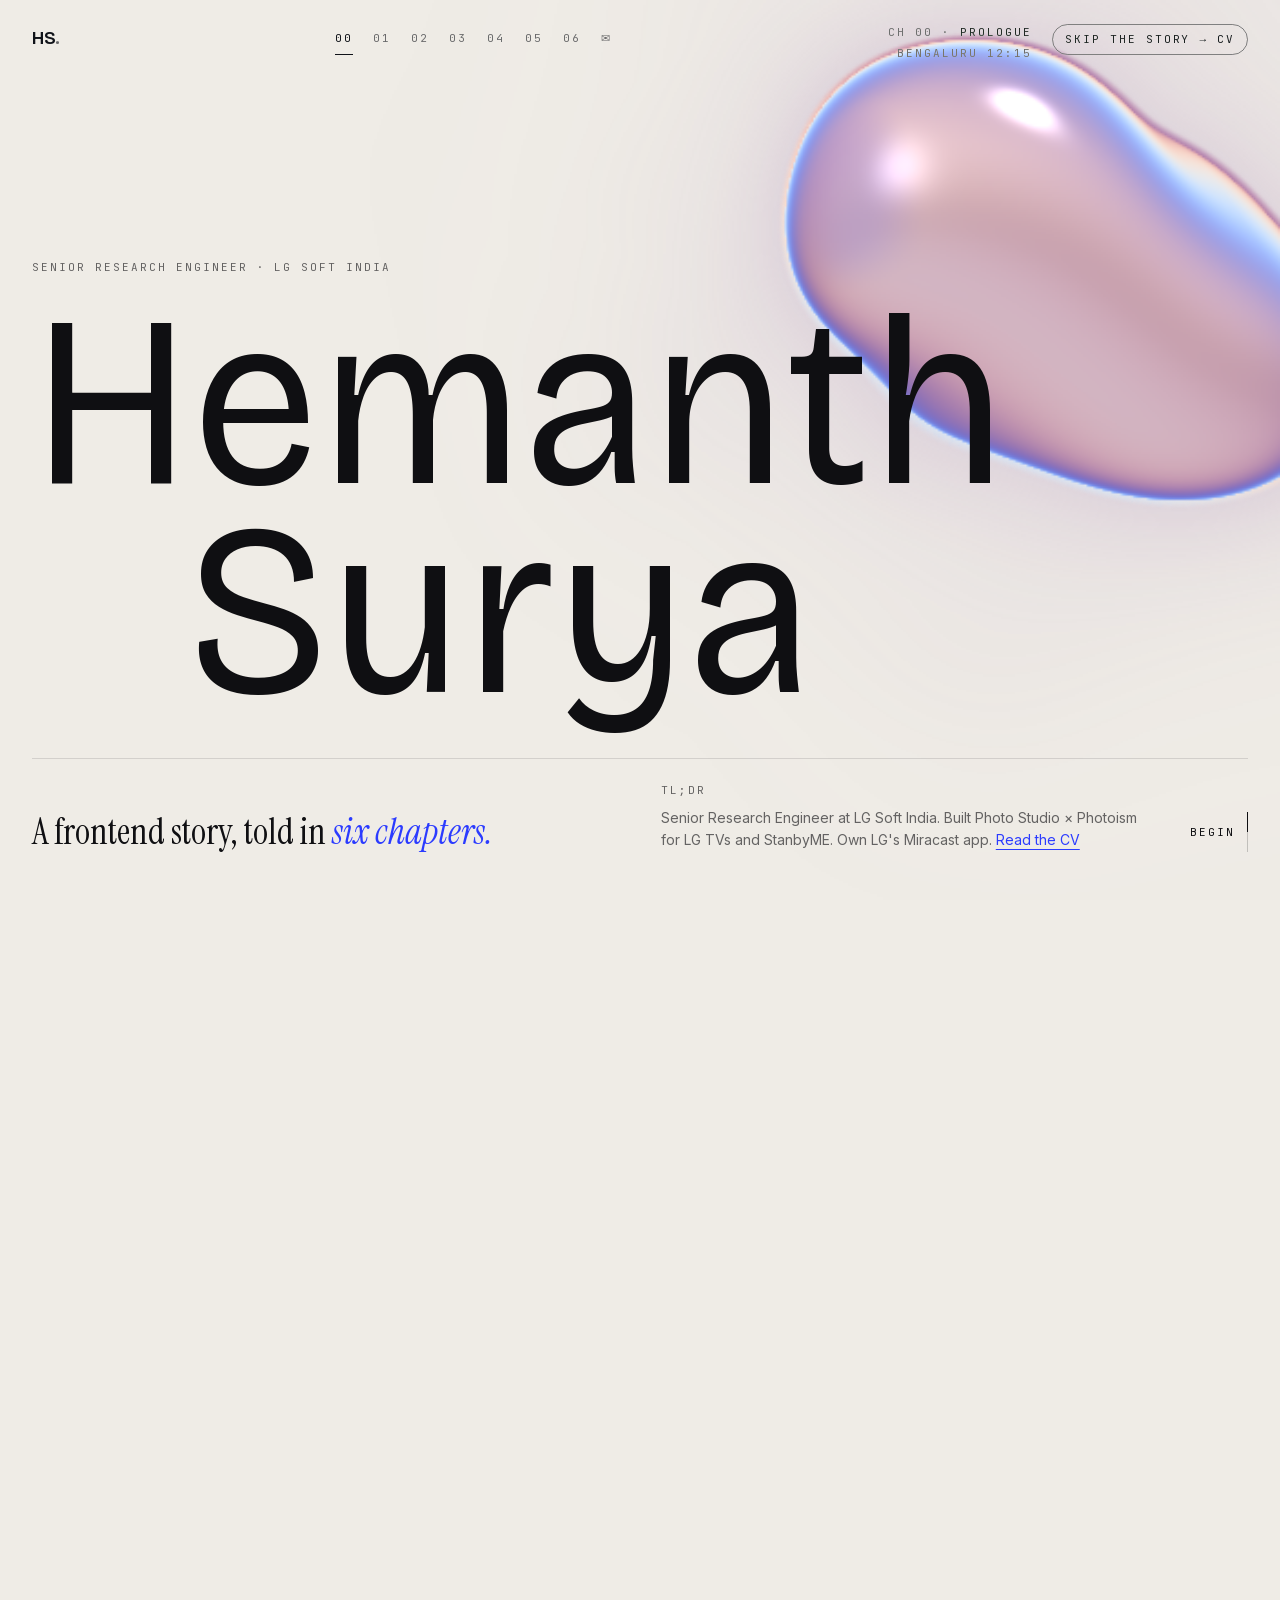
==== commit 01e4e9f8: "Prologue: the name is a window onto a photo The letters develop into the photo on first engagement, " ====
--- a/index.html
+++ b/index.html
@@ -1 +1 @@
-<!DOCTYPE html><!--Cie8tHATfzSj4ELe_j_Qk--><html lang="en" data-theme="light" class="__variable_739839 __variable_937831 __variable_8a0ba0 __variable_694534 __variable_320b98 __variable_3c0067 __variable_dffdaf __variable_3c5c77 __variable_e20fb1 __variable_0f7ed0"><head><meta charSet="utf-8"/><meta name="viewport" content="width=device-width, initial-scale=1"/><link rel="preload" href="/_next/static/media/5a4ccc80a3599b8f-s.p.woff2" as="font" crossorigin="" type="font/woff2"/><link rel="stylesheet" href="/_next/static/css/454d17bd1c348f55.css" data-precedence="next"/><link rel="stylesheet" href="/_next/static/css/5b5370c4aa654791.css" data-precedence="next"/><link rel="preload" as="script" fetchPriority="low" href="/_next/static/chunks/webpack-40fd23dd5104b579.js"/><script src="/_next/static/chunks/5ef5f7b4-b8629d2538c26fba.js" async=""></script><script src="/_next/static/chunks/996-fa4aee635d3ee7a4.js" async=""></script><script src="/_next/static/chunks/main-app-54513da6111c6196.js" async=""></script><script src="/_next/static/chunks/3515bf5e-8ab6f913d3c2858b.js" async=""></script><script src="/_next/static/chunks/730-2b90c3c16f1f4fc4.js" async=""></script><script src="/_next/static/chunks/85-6fed1810f36b7e36.js" async=""></script><script src="/_next/static/chunks/app/page-f594af5a8fda0cad.js" async=""></script><meta name="next-size-adjust" content=""/><meta name="theme-color" content="#efece6"/><title>Hemanth Surya — Frontend Engineer</title><meta name="description" content="A frontend story in six chapters: Senior Research Engineer at LG Soft India, Photo Studio × Photoism, three months in Seoul, and the things I build for fun."/><meta name="author" content="Hemanth Surya S"/><meta property="og:title" content="Hemanth Surya — Frontend Engineer"/><meta property="og:description" content="A frontend story in six chapters: Senior Research Engineer at LG Soft India, Photo Studio × Photoism, three months in Seoul, and the things I build for fun."/><meta property="og:site_name" content="Hemanth Surya"/><meta property="og:image" content="https://hemanthsuryya.github.io/og.png"/><meta property="og:image:width" content="1200"/><meta property="og:image:height" content="630"/><meta property="og:image:alt" content="Hemanth Surya — Frontend Engineer"/><meta property="og:type" content="website"/><meta name="twitter:card" content="summary_large_image"/><meta name="twitter:title" content="Hemanth Surya — Frontend Engineer"/><meta name="twitter:description" content="A frontend story in six chapters: Senior Research Engineer at LG Soft India, Photo Studio × Photoism, three months in Seoul, and the things I build for fun."/><meta name="twitter:image" content="https://hemanthsuryya.github.io/og.png"/><link rel="icon" href="/icon.svg?6415d9cb9873d76e" type="image/svg+xml" sizes="any"/><script>try{if(!matchMedia('(prefers-reduced-motion: reduce)').matches)document.documentElement.classList.add('motion')}catch(e){}</script><script src="/_next/static/chunks/polyfills-42372ed130431b0a.js" noModule=""></script></head><body><div hidden=""><!--$--><!--/$--></div><a href="#dharwad" class="label sr-only focus:not-sr-only focus:fixed focus:left-4 focus:top-4 focus:z-[90] focus:rounded-full focus:bg-cobalt focus:px-4 focus:py-2 focus:text-white">Skip to the story</a><div aria-hidden="true" class="sky-layer" data-seoul-vars="true"><svg class="absolute inset-0 h-full w-full" style="opacity:var(--night)"><circle cx="0.0%" cy="0.0%" r="1.6" fill="#fff" class="twinkle" style="animation-delay:0s"></circle><circle cx="92.2%" cy="43.8%" r="0.7" fill="#fff"></circle><circle cx="5.7%" cy="52.7%" r="0.7" fill="#fff"></circle><circle cx="55.8%" cy="37.2%" r="1.1" fill="#fff"></circle><circle cx="37.4%" cy="41.1%" r="0.7" fill="#fff" class="twinkle" style="animation-delay:1.6s"></circle><circle cx="45.3%" cy="22.3%" r="0.7" fill="#fff"></circle><circle cx="62.6%" cy="57.6%" r="1.1" fill="#fff"></circle><circle cx="16.6%" cy="31.1%" r="1.6" fill="#fff"></circle><circle cx="32.9%" cy="32.6%" r="0.7" fill="#fff" class="twinkle" style="animation-delay:3.2s"></circle><circle cx="54.0%" cy="5.0%" r="1.1" fill="#fff"></circle><circle cx="97.2%" cy="17.4%" r="0.7" fill="#fff"></circle><circle cx="82.1%" cy="47.4%" r="0.7" fill="#fff"></circle><circle cx="17.9%" cy="31.7%" r="1.1" fill="#fff" class="twinkle" style="animation-delay:1.2000000000000002s"></circle><circle cx="99.5%" cy="16.0%" r="0.7" fill="#fff"></circle><circle cx="81.6%" cy="59.1%" r="1.6" fill="#fff"></circle><circle cx="44.2%" cy="8.2%" r="1.1" fill="#fff"></circle><circle cx="92.7%" cy="42.3%" r="0.7" fill="#fff" class="twinkle" style="animation-delay:2.8000000000000003s"></circle><circle cx="43.4%" cy="22.5%" r="0.7" fill="#fff"></circle><circle cx="64.4%" cy="37.0%" r="1.1" fill="#fff"></circle><circle cx="32.3%" cy="14.9%" r="0.7" fill="#fff"></circle><circle cx="76.0%" cy="34.6%" r="0.7" fill="#fff" class="twinkle" style="animation-delay:0.8s"></circle><circle cx="55.6%" cy="23.4%" r="1.6" fill="#fff"></circle><circle cx="66.1%" cy="21.5%" r="0.7" fill="#fff"></circle><circle cx="41.9%" cy="1.8%" r="0.7" fill="#fff"></circle><circle cx="13.6%" cy="16.5%" r="1.1" fill="#fff" class="twinkle" style="animation-delay:2.4000000000000004s"></circle><circle cx="33.0%" cy="15.1%" r="0.7" fill="#fff"></circle><circle cx="49.5%" cy="59.6%" r="0.7" fill="#fff"></circle><circle cx="0.0%" cy="30.6%" r="1.1" fill="#fff"></circle><circle cx="16.2%" cy="8.8%" r="1.6" fill="#fff" class="twinkle" style="animation-delay:0.4s"></circle><circle cx="42.0%" cy="17.3%" r="0.7" fill="#fff"></circle><circle cx="98.5%" cy="21.1%" r="1.1" fill="#fff"></circle><circle cx="72.3%" cy="4.9%" r="0.7" fill="#fff"></circle><circle cx="28.6%" cy="52.8%" r="0.7" fill="#fff" class="twinkle" style="animation-delay:2s"></circle><circle cx="41.8%" cy="10.7%" r="1.1" fill="#fff"></circle><circle cx="20.1%" cy="50.9%" r="0.7" fill="#fff"></circle><circle cx="57.6%" cy="49.6%" r="1.6" fill="#fff"></circle><circle cx="98.2%" cy="22.6%" r="1.1" fill="#fff" class="twinkle" style="animation-delay:0s"></circle><circle cx="92.1%" cy="8.0%" r="0.7" fill="#fff"></circle><circle cx="47.0%" cy="52.3%" r="0.7" fill="#fff"></circle><circle cx="76.8%" cy="41.6%" r="1.1" fill="#fff"></circle><circle cx="59.7%" cy="13.8%" r="0.7" fill="#fff" class="twinkle" style="animation-delay:1.6s"></circle><circle cx="93.4%" cy="44.3%" r="0.7" fill="#fff"></circle><circle cx="45.3%" cy="27.9%" r="1.6" fill="#fff"></circle><circle cx="21.5%" cy="46.7%" r="0.7" fill="#fff"></circle><circle cx="69.5%" cy="20.5%" r="0.7" fill="#fff" class="twinkle" style="animation-delay:3.2s"></circle><circle cx="79.6%" cy="50.0%" r="1.1" fill="#fff"></circle><circle cx="28.3%" cy="47.3%" r="0.7" fill="#fff"></circle><circle cx="51.4%" cy="55.8%" r="0.7" fill="#fff"></circle><circle cx="14.3%" cy="36.7%" r="1.1" fill="#fff" class="twinkle" style="animation-delay:1.2000000000000002s"></circle><circle cx="11.4%" cy="48.3%" r="1.6" fill="#fff"></circle><circle cx="30.2%" cy="29.6%" r="0.7" fill="#fff"></circle><circle cx="11.6%" cy="22.5%" r="1.1" fill="#fff"></circle><circle cx="81.2%" cy="20.0%" r="0.7" fill="#fff" class="twinkle" style="animation-delay:2.8000000000000003s"></circle><circle cx="55.4%" cy="21.4%" r="0.7" fill="#fff"></circle><circle cx="40.5%" cy="2.5%" r="1.1" fill="#fff"></circle><circle cx="87.3%" cy="32.4%" r="0.7" fill="#fff"></circle><circle cx="47.5%" cy="36.6%" r="1.6" fill="#fff" class="twinkle" style="animation-delay:0.8s"></circle><circle cx="22.5%" cy="59.4%" r="1.1" fill="#fff"></circle><circle cx="30.9%" cy="42.4%" r="0.7" fill="#fff"></circle><circle cx="17.5%" cy="18.3%" r="0.7" fill="#fff"></circle><circle cx="17.0%" cy="58.3%" r="1.1" fill="#fff" class="twinkle" style="animation-delay:2.4000000000000004s"></circle><circle cx="8.2%" cy="35.4%" r="0.7" fill="#fff"></circle><circle cx="81.1%" cy="8.7%" r="0.7" fill="#fff"></circle><circle cx="1.7%" cy="36.7%" r="1.6" fill="#fff"></circle><circle cx="8.8%" cy="1.1%" r="0.7" fill="#fff" class="twinkle" style="animation-delay:0.4s"></circle><circle cx="7.8%" cy="59.7%" r="0.7" fill="#fff"></circle><circle cx="59.8%" cy="17.2%" r="1.1" fill="#fff"></circle><circle cx="24.1%" cy="6.7%" r="0.7" fill="#fff"></circle><circle cx="38.8%" cy="55.4%" r="0.7" fill="#fff" class="twinkle" style="animation-delay:2s"></circle><circle cx="32.8%" cy="25.1%" r="1.1" fill="#fff"></circle><circle cx="36.8%" cy="1.2%" r="1.6" fill="#fff"></circle><circle cx="50.7%" cy="38.5%" r="0.7" fill="#fff"></circle><circle cx="17.3%" cy="58.3%" r="1.1" fill="#fff" class="twinkle" style="animation-delay:0s"></circle><circle cx="2.9%" cy="11.7%" r="0.7" fill="#fff"></circle><circle cx="19.0%" cy="50.5%" r="0.7" fill="#fff"></circle><circle cx="59.5%" cy="40.4%" r="1.1" fill="#fff"></circle><circle cx="15.4%" cy="17.4%" r="0.7" fill="#fff" class="twinkle" style="animation-delay:1.6s"></circle><circle cx="69.3%" cy="46.2%" r="1.6" fill="#fff"></circle><circle cx="18.4%" cy="26.1%" r="1.1" fill="#fff"></circle><circle cx="4.4%" cy="36.0%" r="0.7" fill="#fff"></circle><circle cx="73.4%" cy="19.2%" r="0.7" fill="#fff" class="twinkle" style="animation-delay:3.2s"></circle><circle cx="43.1%" cy="54.2%" r="1.1" fill="#fff"></circle><circle cx="9.0%" cy="37.0%" r="0.7" fill="#fff"></circle><circle cx="27.7%" cy="45.0%" r="0.7" fill="#fff"></circle><circle cx="9.4%" cy="55.0%" r="1.6" fill="#fff" class="twinkle" style="animation-delay:1.2000000000000002s"></circle><circle cx="37.6%" cy="2.2%" r="0.7" fill="#fff"></circle><circle cx="48.5%" cy="45.0%" r="0.7" fill="#fff"></circle><circle cx="35.8%" cy="61.8%" r="1.1" fill="#fff"></circle><circle cx="44.4%" cy="18.9%" r="0.7" fill="#fff" class="twinkle" style="animation-delay:2.8000000000000003s"></circle><circle cx="92.8%" cy="34.3%" r="0.7" fill="#fff"></circle></svg></div><canvas aria-hidden="true" class="pointer-events-none fixed inset-0 z-0 h-full w-full"></canvas><div aria-hidden="true" class="cursor-ring" style="display:none;opacity:0"></div><div aria-hidden="true" class="cursor-dot" style="display:none;opacity:0"></div><div aria-hidden="true" class="progress-bar"></div><header class="fade-in-late pointer-events-none fixed inset-x-0 top-0 z-50 mix-blend-difference text-white"><div class="flex items-start justify-between gap-6 px-5 py-5 sm:px-8 sm:py-6"><a href="#top" class="pointer-events-auto font-display text-lg font-semibold tracking-tight">HS<span class="text-white/60">.</span><span class="sr-only"> Hemanth Surya, back to top</span></a><nav aria-label="Chapters" class="pointer-events-auto hidden items-center gap-1 lg:flex"><a href="#top" aria-current="step" class="label relative px-2 py-1.5 transition-colors text-white after:absolute after:inset-x-2 after:-bottom-0.5 after:h-px after:bg-white">00</a><a href="#dharwad" class="label relative px-2 py-1.5 transition-colors text-white/60 hover:text-white">01</a><a href="#bigscreen" class="label relative px-2 py-1.5 transition-colors text-white/60 hover:text-white">02</a><a href="#photo" class="label relative px-2 py-1.5 transition-colors text-white/60 hover:text-white">03</a><a href="#seoul" class="label relative px-2 py-1.5 transition-colors text-white/60 hover:text-white">04</a><a href="#now" class="label relative px-2 py-1.5 transition-colors text-white/60 hover:text-white">05</a><a href="#sidequests" class="label relative px-2 py-1.5 transition-colors text-white/60 hover:text-white">06</a><a href="#contact" class="label relative px-2 py-1.5 transition-colors text-white/60 hover:text-white">✉</a></nav><div class="pointer-events-auto flex items-start gap-5"><div class="label hidden text-right sm:block" aria-live="polite"><div><span class="text-white/60">Ch 00 · </span><span class="nav-label">Prologue</span></div><div class="mt-1 text-white/60">Bengaluru<!-- --> </div></div><a class="label rounded-full border border-white/50 px-3 py-1.5 transition-colors hover:bg-white hover:text-black" href="/cv/">Skip the story → CV</a></div></div></header><main class="relative z-10"><section id="top" data-section="hero" data-theme="light" class="relative flex min-h-[100svh] flex-col justify-end px-5 pb-10 pt-32 sm:px-8 sm:pb-12"><p class="label fade-in-late muted mb-6">Senior Research Engineer<!-- --> · <!-- -->LG Soft India</p><h1 class="display " aria-label="Hemanth Surya"><span class="mask whitespace-nowrap text-[20vw] sm:text-[19vw]" aria-hidden="true"><span class="char" style="--i:0;font-variation-settings:&quot;wght&quot; 380, &quot;wdth&quot; 100">H</span><span class="char" style="--i:1;font-variation-settings:&quot;wght&quot; 380, &quot;wdth&quot; 100">e</span><span class="char" style="--i:2;font-variation-settings:&quot;wght&quot; 380, &quot;wdth&quot; 100">m</span><span class="char" style="--i:3;font-variation-settings:&quot;wght&quot; 380, &quot;wdth&quot; 100">a</span><span class="char" style="--i:4;font-variation-settings:&quot;wght&quot; 380, &quot;wdth&quot; 100">n</span><span class="char" style="--i:5;font-variation-settings:&quot;wght&quot; 380, &quot;wdth&quot; 100">t</span><span class="char" style="--i:6;font-variation-settings:&quot;wght&quot; 380, &quot;wdth&quot; 100">h</span></span><span class="mask whitespace-nowrap text-[20vw] sm:text-[19vw] pl-[12vw]" aria-hidden="true"><span class="char" style="--i:7;font-variation-settings:&quot;wght&quot; 380, &quot;wdth&quot; 100">S</span><span class="char" style="--i:8;font-variation-settings:&quot;wght&quot; 380, &quot;wdth&quot; 100">u</span><span class="char" style="--i:9;font-variation-settings:&quot;wght&quot; 380, &quot;wdth&quot; 100">r</span><span class="char" style="--i:10;font-variation-settings:&quot;wght&quot; 380, &quot;wdth&quot; 100">y</span><span class="char" style="--i:11;font-variation-settings:&quot;wght&quot; 380, &quot;wdth&quot; 100">a</span></span></h1><div class="fade-in-late mt-10 grid gap-8 border-t hairline pt-6 md:grid-cols-[1.2fr_1fr_auto] md:items-end"><p class="max-w-xl font-serif text-3xl leading-[1.1] sm:text-4xl">A frontend story, told in <em class="accent">six chapters.</em></p><div class="text-sm"><p class="label muted mb-2">TL;DR</p><p class="muted leading-relaxed">Senior Research Engineer at LG Soft India. Built Photo Studio × Photoism for LG TVs and StanbyME. Own LG&#x27;s Miracast app.<!-- --> <a class="accent underline decoration-1 underline-offset-4" href="/cv/">Read the CV</a></p></div><a href="#dharwad" class="label flex items-center gap-3 self-end" aria-label="Begin the story">Begin<span class="relative block h-10 w-px overflow-hidden bg-current/20"><span class="scroll-cue absolute inset-x-0 top-0 h-1/2 bg-current"></span></span></a></div></section><section id="dharwad" data-section="dharwad" data-theme="light" data-chapter="01" class="chapter city-chapter" style="--span:5"><div class="stage "><div aria-hidden="true" class="skyline campus" data-p="true"><svg viewBox="0 0 1600 560" preserveAspectRatio="xMidYMax slice" class="h-full w-full"><path d="M786 120 L814 120 L814 330 L786 330 Z" pathLength="1" class="cd" style="--c:#f1e7d8"></path><path d="M778 104 L822 104 L822 124 L778 124 Z" pathLength="1" class="cd" style="--c:#fbf8f2"></path><rect x="70" y="150" width="120" height="300" pathLength="1" class="cd" style="--c:#fbf8f2"></rect><rect x="200" y="190" width="130" height="260" pathLength="1" class="cd" style="--c:#fbf8f2"></rect><rect x="92" y="152" width="10" height="296" fill="#e39a5c" class="cf-late"></rect><rect x="128" y="152" width="10" height="296" fill="#e39a5c" class="cf-late"></rect><rect x="164" y="152" width="10" height="296" fill="#e39a5c" class="cf-late"></rect><rect x="222" y="192" width="10" height="256" fill="#e39a5c" class="cf-late"></rect><rect x="262" y="192" width="10" height="256" fill="#e39a5c" class="cf-late"></rect><rect x="300" y="192" width="10" height="256" fill="#e39a5c" class="cf-late"></rect><g><rect x="80" y="166" width="9" height="12" fill="#5a6475" class="cw cw0"></rect><rect x="106" y="166" width="9" height="12" fill="#5a6475" class="cw cw2"></rect><rect x="132" y="166" width="9" height="12" fill="#5a6475" class="cw cw1"></rect><rect x="158" y="166" width="9" height="12" fill="#5a6475" class="cw cw2"></rect><rect x="80" y="193" width="9" height="12" fill="#5a6475" class="cw cw3"></rect><rect x="106" y="193" width="9" height="12" fill="#5a6475" class="cw cw3"></rect><rect x="132" y="193" width="9" height="12" fill="#5a6475" class="cw cw0"></rect><rect x="158" y="193" width="9" height="12" fill="#5a6475" class="cw cw0"></rect><rect x="80" y="220" width="9" height="12" fill="#5a6475" class="cw cw0"></rect><rect x="106" y="220" width="9" height="12" fill="#5a6475" class="cw cw4"></rect><rect x="132" y="220" width="9" height="12" fill="#5a6475" class="cw cw0"></rect><rect x="158" y="220" width="9" height="12" fill="#5a6475" class="cw cw3"></rect><rect x="80" y="247" width="9" height="12" fill="#5a6475" class="cw cw2"></rect><rect x="106" y="247" width="9" height="12" fill="#5a6475" class="cw cw0"></rect><rect x="132" y="247" width="9" height="12" fill="#5a6475" class="cw cw0"></rect><rect x="158" y="247" width="9" height="12" fill="#5a6475" class="cw cw3"></rect><rect x="80" y="274" width="9" height="12" fill="#5a6475" class="cw cw0"></rect><rect x="106" y="274" width="9" height="12" fill="#5a6475" class="cw cw0"></rect><rect x="132" y="274" width="9" height="12" fill="#5a6475" class="cw cw0"></rect><rect x="158" y="274" width="9" height="12" fill="#5a6475" class="cw cw1"></rect><rect x="80" y="301" width="9" height="12" fill="#5a6475" class="cw cw1"></rect><rect x="106" y="301" width="9" height="12" fill="#5a6475" class="cw cw0"></rect><rect x="132" y="301" width="9" height="12" fill="#5a6475" class="cw cw4"></rect><rect x="158" y="301" width="9" height="12" fill="#5a6475" class="cw cw4"></rect><rect x="80" y="328" width="9" height="12" fill="#5a6475" class="cw cw3"></rect><rect x="106" y="328" width="9" height="12" fill="#5a6475" class="cw cw3"></rect><rect x="132" y="328" width="9" height="12" fill="#5a6475" class="cw cw1"></rect><rect x="158" y="328" width="9" height="12" fill="#5a6475" class="cw cw5"></rect><rect x="80" y="355" width="9" height="12" fill="#5a6475" class="cw cw1"></rect><rect x="106" y="355" width="9" height="12" fill="#5a6475" class="cw cw0"></rect><rect x="132" y="355" width="9" height="12" fill="#5a6475" class="cw cw4"></rect><rect x="158" y="355" width="9" height="12" fill="#5a6475" class="cw cw1"></rect><rect x="80" y="382" width="9" height="12" fill="#5a6475" class="cw cw4"></rect><rect x="106" y="382" width="9" height="12" fill="#5a6475" class="cw cw0"></rect><rect x="132" y="382" width="9" height="12" fill="#5a6475" class="cw cw1"></rect><rect x="158" y="382" width="9" height="12" fill="#5a6475" class="cw cw5"></rect><rect x="80" y="409" width="9" height="12" fill="#5a6475" class="cw cw5"></rect><rect x="106" y="409" width="9" height="12" fill="#5a6475" class="cw cw1"></rect><rect x="132" y="409" width="9" height="12" fill="#5a6475" class="cw cw5"></rect><rect x="158" y="409" width="9" height="12" fill="#5a6475" class="cw cw0"></rect></g><g><rect x="212" y="206" width="9" height="12" fill="#5a6475" class="cw cw0"></rect><rect x="241" y="206" width="9" height="12" fill="#5a6475" class="cw cw3"></rect><rect x="270" y="206" width="9" height="12" fill="#5a6475" class="cw cw4"></rect><rect x="299" y="206" width="9" height="12" fill="#5a6475" class="cw cw1"></rect><rect x="212" y="232" width="9" height="12" fill="#5a6475" class="cw cw3"></rect><rect x="241" y="232" width="9" height="12" fill="#5a6475" class="cw cw0"></rect><rect x="270" y="232" width="9" height="12" fill="#5a6475" class="cw cw1"></rect><rect x="299" y="232" width="9" height="12" fill="#5a6475" class="cw cw2"></rect><rect x="212" y="258" width="9" height="12" fill="#5a6475" class="cw cw2"></rect><rect x="241" y="258" width="9" height="12" fill="#5a6475" class="cw cw4"></rect><rect x="270" y="258" width="9" height="12" fill="#5a6475" class="cw cw5"></rect><rect x="299" y="258" width="9" height="12" fill="#5a6475" class="cw cw3"></rect><rect x="212" y="284" width="9" height="12" fill="#5a6475" class="cw cw0"></rect><rect x="241" y="284" width="9" height="12" fill="#5a6475" class="cw cw1"></rect><rect x="270" y="284" width="9" height="12" fill="#5a6475" class="cw cw1"></rect><rect x="299" y="284" width="9" height="12" fill="#5a6475" class="cw cw3"></rect><rect x="212" y="310" width="9" height="12" fill="#5a6475" class="cw cw2"></rect><rect x="241" y="310" width="9" height="12" fill="#5a6475" class="cw cw0"></rect><rect x="270" y="310" width="9" height="12" fill="#5a6475" class="cw cw5"></rect><rect x="299" y="310" width="9" height="12" fill="#5a6475" class="cw cw2"></rect><rect x="212" y="336" width="9" height="12" fill="#5a6475" class="cw cw0"></rect><rect x="241" y="336" width="9" height="12" fill="#5a6475" class="cw cw2"></rect><rect x="270" y="336" width="9" height="12" fill="#5a6475" class="cw cw5"></rect><rect x="299" y="336" width="9" height="12" fill="#5a6475" class="cw cw3"></rect><rect x="212" y="362" width="9" height="12" fill="#5a6475" class="cw cw1"></rect><rect x="241" y="362" width="9" height="12" fill="#5a6475" class="cw cw3"></rect><rect x="270" y="362" width="9" height="12" fill="#5a6475" class="cw cw2"></rect><rect x="299" y="362" width="9" height="12" fill="#5a6475" class="cw cw1"></rect><rect x="212" y="388" width="9" height="12" fill="#5a6475" class="cw cw0"></rect><rect x="241" y="388" width="9" height="12" fill="#5a6475" class="cw cw3"></rect><rect x="270" y="388" width="9" height="12" fill="#5a6475" class="cw cw3"></rect><rect x="299" y="388" width="9" height="12" fill="#5a6475" class="cw cw4"></rect><rect x="212" y="414" width="9" height="12" fill="#5a6475" class="cw cw1"></rect><rect x="241" y="414" width="9" height="12" fill="#5a6475" class="cw cw1"></rect><rect x="270" y="414" width="9" height="12" fill="#5a6475" class="cw cw4"></rect><rect x="299" y="414" width="9" height="12" fill="#5a6475" class="cw cw3"></rect></g><rect x="1250" y="240" width="290" height="80" pathLength="1" class="cd" style="--c:#fbf8f2"></rect><rect x="1250" y="318" width="290" height="132" pathLength="1" class="cd" style="--c:#3b4a8c"></rect><rect x="1384" y="250" width="22" height="200" pathLength="1" class="cd" style="--c:#3aa6a0"></rect><g class="cf-late"><rect x="1262" y="328" width="14" height="14" fill="none" stroke="#dfe3f5" stroke-width="1.4"></rect><rect x="1262" y="352" width="14" height="14" fill="none" stroke="#dfe3f5" stroke-width="1.4"></rect><rect x="1262" y="376" width="14" height="14" fill="none" stroke="#dfe3f5" stroke-width="1.4"></rect><rect x="1262" y="400" width="14" height="14" fill="none" stroke="#dfe3f5" stroke-width="1.4"></rect><rect x="1262" y="424" width="14" height="14" fill="none" stroke="#dfe3f5" stroke-width="1.4"></rect></g><g class="cf-late"><rect x="1292" y="328" width="14" height="14" fill="none" stroke="#dfe3f5" stroke-width="1.4"></rect><rect x="1292" y="352" width="14" height="14" fill="none" stroke="#dfe3f5" stroke-width="1.4"></rect><rect x="1292" y="376" width="14" height="14" fill="none" stroke="#dfe3f5" stroke-width="1.4"></rect><rect x="1292" y="400" width="14" height="14" fill="none" stroke="#dfe3f5" stroke-width="1.4"></rect><rect x="1292" y="424" width="14" height="14" fill="none" stroke="#dfe3f5" stroke-width="1.4"></rect></g><g class="cf-late"><rect x="1322" y="328" width="14" height="14" fill="none" stroke="#dfe3f5" stroke-width="1.4"></rect><rect x="1322" y="352" width="14" height="14" fill="none" stroke="#dfe3f5" stroke-width="1.4"></rect><rect x="1322" y="376" width="14" height="14" fill="none" stroke="#dfe3f5" stroke-width="1.4"></rect><rect x="1322" y="400" width="14" height="14" fill="none" stroke="#dfe3f5" stroke-width="1.4"></rect><rect x="1322" y="424" width="14" height="14" fill="none" stroke="#dfe3f5" stroke-width="1.4"></rect></g><g class="cf-late"><rect x="1352" y="328" width="14" height="14" fill="none" stroke="#dfe3f5" stroke-width="1.4"></rect><rect x="1352" y="352" width="14" height="14" fill="none" stroke="#dfe3f5" stroke-width="1.4"></rect><rect x="1352" y="376" width="14" height="14" fill="none" stroke="#dfe3f5" stroke-width="1.4"></rect><rect x="1352" y="400" width="14" height="14" fill="none" stroke="#dfe3f5" stroke-width="1.4"></rect><rect x="1352" y="424" width="14" height="14" fill="none" stroke="#dfe3f5" stroke-width="1.4"></rect></g><g class="cf-late"><rect x="1426" y="328" width="14" height="14" fill="none" stroke="#dfe3f5" stroke-width="1.4"></rect><rect x="1426" y="352" width="14" height="14" fill="none" stroke="#dfe3f5" stroke-width="1.4"></rect><rect x="1426" y="376" width="14" height="14" fill="none" stroke="#dfe3f5" stroke-width="1.4"></rect><rect x="1426" y="400" width="14" height="14" fill="none" stroke="#dfe3f5" stroke-width="1.4"></rect><rect x="1426" y="424" width="14" height="14" fill="none" stroke="#dfe3f5" stroke-width="1.4"></rect></g><g class="cf-late"><rect x="1456" y="328" width="14" height="14" fill="none" stroke="#dfe3f5" stroke-width="1.4"></rect><rect x="1456" y="352" width="14" height="14" fill="none" stroke="#dfe3f5" stroke-width="1.4"></rect><rect x="1456" y="376" width="14" height="14" fill="none" stroke="#dfe3f5" stroke-width="1.4"></rect><rect x="1456" y="400" width="14" height="14" fill="none" stroke="#dfe3f5" stroke-width="1.4"></rect><rect x="1456" y="424" width="14" height="14" fill="none" stroke="#dfe3f5" stroke-width="1.4"></rect></g><g class="cf-late"><rect x="1486" y="328" width="14" height="14" fill="none" stroke="#dfe3f5" stroke-width="1.4"></rect><rect x="1486" y="352" width="14" height="14" fill="none" stroke="#dfe3f5" stroke-width="1.4"></rect><rect x="1486" y="376" width="14" height="14" fill="none" stroke="#dfe3f5" stroke-width="1.4"></rect><rect x="1486" y="400" width="14" height="14" fill="none" stroke="#dfe3f5" stroke-width="1.4"></rect><rect x="1486" y="424" width="14" height="14" fill="none" stroke="#dfe3f5" stroke-width="1.4"></rect></g><g class="cf-late"><rect x="1516" y="328" width="14" height="14" fill="none" stroke="#dfe3f5" stroke-width="1.4"></rect><rect x="1516" y="352" width="14" height="14" fill="none" stroke="#dfe3f5" stroke-width="1.4"></rect><rect x="1516" y="376" width="14" height="14" fill="none" stroke="#dfe3f5" stroke-width="1.4"></rect><rect x="1516" y="400" width="14" height="14" fill="none" stroke="#dfe3f5" stroke-width="1.4"></rect><rect x="1516" y="424" width="14" height="14" fill="none" stroke="#dfe3f5" stroke-width="1.4"></rect></g><g><rect x="1262" y="254" width="12" height="14" fill="#5a6475" class="cw cw0"></rect><rect x="1293" y="254" width="12" height="14" fill="#5a6475" class="cw cw1"></rect><rect x="1324" y="254" width="12" height="14" fill="#5a6475" class="cw cw4"></rect><rect x="1355" y="254" width="12" height="14" fill="#5a6475" class="cw cw0"></rect><rect x="1386" y="254" width="12" height="14" fill="#5a6475" class="cw cw4"></rect><rect x="1417" y="254" width="12" height="14" fill="#5a6475" class="cw cw5"></rect><rect x="1448" y="254" width="12" height="14" fill="#5a6475" class="cw cw2"></rect><rect x="1479" y="254" width="12" height="14" fill="#5a6475" class="cw cw0"></rect><rect x="1510" y="254" width="12" height="14" fill="#5a6475" class="cw cw0"></rect><rect x="1262" y="284" width="12" height="14" fill="#5a6475" class="cw cw2"></rect><rect x="1293" y="284" width="12" height="14" fill="#5a6475" class="cw cw2"></rect><rect x="1324" y="284" width="12" height="14" fill="#5a6475" class="cw cw4"></rect><rect x="1355" y="284" width="12" height="14" fill="#5a6475" class="cw cw2"></rect><rect x="1386" y="284" width="12" height="14" fill="#5a6475" class="cw cw1"></rect><rect x="1417" y="284" width="12" height="14" fill="#5a6475" class="cw cw2"></rect><rect x="1448" y="284" width="12" height="14" fill="#5a6475" class="cw cw4"></rect><rect x="1479" y="284" width="12" height="14" fill="#5a6475" class="cw cw0"></rect><rect x="1510" y="284" width="12" height="14" fill="#5a6475" class="cw cw0"></rect></g><rect x="430" y="300" width="330" height="110" pathLength="1" class="cd" style="--c:#f1e7d8"></rect><rect x="840" y="300" width="330" height="110" pathLength="1" class="cd" style="--c:#f1e7d8"></rect><rect x="430" y="408" width="330" height="44" pathLength="1" class="cd" style="--c:#c8653f"></rect><rect x="840" y="408" width="330" height="44" pathLength="1" class="cd" style="--c:#c8653f"></rect><rect x="392" y="352" width="46" height="100" pathLength="1" class="cd" style="--c:#f1e7d8"></rect><rect x="1162" y="352" width="46" height="100" pathLength="1" class="cd" style="--c:#f1e7d8"></rect><path d="M380 348 L450 348 L450 356 L380 356 Z" pathLength="1" class="cd" style="--c:#fbf8f2"></path><path d="M1150 348 L1220 348 L1220 356 L1150 356 Z" pathLength="1" class="cd" style="--c:#fbf8f2"></path><g><rect x="444" y="314" width="12" height="16" fill="#7a6f66" class="cw cw0"></rect><rect x="473" y="314" width="12" height="16" fill="#7a6f66" class="cw cw2"></rect><rect x="502" y="314" width="12" height="16" fill="#7a6f66" class="cw cw1"></rect><rect x="531" y="314" width="12" height="16" fill="#7a6f66" class="cw cw0"></rect><rect x="560" y="314" width="12" height="16" fill="#7a6f66" class="cw cw5"></rect><rect x="589" y="314" width="12" height="16" fill="#7a6f66" class="cw cw2"></rect><rect x="618" y="314" width="12" height="16" fill="#7a6f66" class="cw cw3"></rect><rect x="647" y="314" width="12" height="16" fill="#7a6f66" class="cw cw2"></rect><rect x="676" y="314" width="12" height="16" fill="#7a6f66" class="cw cw2"></rect><rect x="705" y="314" width="12" height="16" fill="#7a6f66" class="cw cw1"></rect><rect x="734" y="314" width="12" height="16" fill="#7a6f66" class="cw cw1"></rect><rect x="444" y="346" width="12" height="16" fill="#7a6f66" class="cw cw4"></rect><rect x="473" y="346" width="12" height="16" fill="#7a6f66" class="cw cw0"></rect><rect x="502" y="346" width="12" height="16" fill="#7a6f66" class="cw cw2"></rect><rect x="531" y="346" width="12" height="16" fill="#7a6f66" class="cw cw3"></rect><rect x="560" y="346" width="12" height="16" fill="#7a6f66" class="cw cw4"></rect><rect x="589" y="346" width="12" height="16" fill="#7a6f66" class="cw cw2"></rect><rect x="618" y="346" width="12" height="16" fill="#7a6f66" class="cw cw0"></rect><rect x="647" y="346" width="12" height="16" fill="#7a6f66" class="cw cw1"></rect><rect x="676" y="346" width="12" height="16" fill="#7a6f66" class="cw cw4"></rect><rect x="705" y="346" width="12" height="16" fill="#7a6f66" class="cw cw3"></rect><rect x="734" y="346" width="12" height="16" fill="#7a6f66" class="cw cw3"></rect><rect x="444" y="378" width="12" height="16" fill="#7a6f66" class="cw cw2"></rect><rect x="473" y="378" width="12" height="16" fill="#7a6f66" class="cw cw1"></rect><rect x="502" y="378" width="12" height="16" fill="#7a6f66" class="cw cw1"></rect><rect x="531" y="378" width="12" height="16" fill="#7a6f66" class="cw cw4"></rect><rect x="560" y="378" width="12" height="16" fill="#7a6f66" class="cw cw0"></rect><rect x="589" y="378" width="12" height="16" fill="#7a6f66" class="cw cw1"></rect><rect x="618" y="378" width="12" height="16" fill="#7a6f66" class="cw cw3"></rect><rect x="647" y="378" width="12" height="16" fill="#7a6f66" class="cw cw4"></rect><rect x="676" y="378" width="12" height="16" fill="#7a6f66" class="cw cw0"></rect><rect x="705" y="378" width="12" height="16" fill="#7a6f66" class="cw cw2"></rect><rect x="734" y="378" width="12" height="16" fill="#7a6f66" class="cw cw5"></rect></g><g><rect x="854" y="314" width="12" height="16" fill="#7a6f66" class="cw cw0"></rect><rect x="883" y="314" width="12" height="16" fill="#7a6f66" class="cw cw4"></rect><rect x="912" y="314" width="12" height="16" fill="#7a6f66" class="cw cw4"></rect><rect x="941" y="314" width="12" height="16" fill="#7a6f66" class="cw cw5"></rect><rect x="970" y="314" width="12" height="16" fill="#7a6f66" class="cw cw5"></rect><rect x="999" y="314" width="12" height="16" fill="#7a6f66" class="cw cw5"></rect><rect x="1028" y="314" width="12" height="16" fill="#7a6f66" class="cw cw3"></rect><rect x="1057" y="314" width="12" height="16" fill="#7a6f66" class="cw cw4"></rect><rect x="1086" y="314" width="12" height="16" fill="#7a6f66" class="cw cw4"></rect><rect x="1115" y="314" width="12" height="16" fill="#7a6f66" class="cw cw0"></rect><rect x="1144" y="314" width="12" height="16" fill="#7a6f66" class="cw cw5"></rect><rect x="854" y="346" width="12" height="16" fill="#7a6f66" class="cw cw4"></rect><rect x="883" y="346" width="12" height="16" fill="#7a6f66" class="cw cw4"></rect><rect x="912" y="346" width="12" height="16" fill="#7a6f66" class="cw cw2"></rect><rect x="941" y="346" width="12" height="16" fill="#7a6f66" class="cw cw4"></rect><rect x="970" y="346" width="12" height="16" fill="#7a6f66" class="cw cw5"></rect><rect x="999" y="346" width="12" height="16" fill="#7a6f66" class="cw cw4"></rect><rect x="1028" y="346" width="12" height="16" fill="#7a6f66" class="cw cw0"></rect><rect x="1057" y="346" width="12" height="16" fill="#7a6f66" class="cw cw5"></rect><rect x="1086" y="346" width="12" height="16" fill="#7a6f66" class="cw cw5"></rect><rect x="1115" y="346" width="12" height="16" fill="#7a6f66" class="cw cw2"></rect><rect x="1144" y="346" width="12" height="16" fill="#7a6f66" class="cw cw5"></rect><rect x="854" y="378" width="12" height="16" fill="#7a6f66" class="cw cw3"></rect><rect x="883" y="378" width="12" height="16" fill="#7a6f66" class="cw cw0"></rect><rect x="912" y="378" width="12" height="16" fill="#7a6f66" class="cw cw0"></rect><rect x="941" y="378" width="12" height="16" fill="#7a6f66" class="cw cw5"></rect><rect x="970" y="378" width="12" height="16" fill="#7a6f66" class="cw cw1"></rect><rect x="999" y="378" width="12" height="16" fill="#7a6f66" class="cw cw3"></rect><rect x="1028" y="378" width="12" height="16" fill="#7a6f66" class="cw cw2"></rect><rect x="1057" y="378" width="12" height="16" fill="#7a6f66" class="cw cw0"></rect><rect x="1086" y="378" width="12" height="16" fill="#7a6f66" class="cw cw5"></rect><rect x="1115" y="378" width="12" height="16" fill="#7a6f66" class="cw cw5"></rect><rect x="1144" y="378" width="12" height="16" fill="#7a6f66" class="cw cw2"></rect></g><g><rect x="446" y="420" width="14" height="18" fill="#f7e8d8" class="cw cw0"></rect><rect x="475" y="420" width="14" height="18" fill="#f7e8d8" class="cw cw1"></rect><rect x="504" y="420" width="14" height="18" fill="#f7e8d8" class="cw cw5"></rect><rect x="533" y="420" width="14" height="18" fill="#f7e8d8" class="cw cw4"></rect><rect x="562" y="420" width="14" height="18" fill="#f7e8d8" class="cw cw0"></rect><rect x="591" y="420" width="14" height="18" fill="#f7e8d8" class="cw cw4"></rect><rect x="620" y="420" width="14" height="18" fill="#f7e8d8" class="cw cw4"></rect><rect x="649" y="420" width="14" height="18" fill="#f7e8d8" class="cw cw3"></rect><rect x="678" y="420" width="14" height="18" fill="#f7e8d8" class="cw cw3"></rect><rect x="707" y="420" width="14" height="18" fill="#f7e8d8" class="cw cw5"></rect><rect x="736" y="420" width="14" height="18" fill="#f7e8d8" class="cw cw3"></rect></g><g><rect x="856" y="420" width="14" height="18" fill="#f7e8d8" class="cw cw0"></rect><rect x="885" y="420" width="14" height="18" fill="#f7e8d8" class="cw cw2"></rect><rect x="914" y="420" width="14" height="18" fill="#f7e8d8" class="cw cw2"></rect><rect x="943" y="420" width="14" height="18" fill="#f7e8d8" class="cw cw4"></rect><rect x="972" y="420" width="14" height="18" fill="#f7e8d8" class="cw cw0"></rect><rect x="1001" y="420" width="14" height="18" fill="#f7e8d8" class="cw cw0"></rect><rect x="1030" y="420" width="14" height="18" fill="#f7e8d8" class="cw cw5"></rect><rect x="1059" y="420" width="14" height="18" fill="#f7e8d8" class="cw cw5"></rect><rect x="1088" y="420" width="14" height="18" fill="#f7e8d8" class="cw cw5"></rect><rect x="1117" y="420" width="14" height="18" fill="#f7e8d8" class="cw cw4"></rect><rect x="1146" y="420" width="14" height="18" fill="#f7e8d8" class="cw cw1"></rect></g><rect x="760" y="380" width="80" height="72" pathLength="1" class="cd" style="--c:#e9dccb"></rect><rect x="399" y="236" width="10" height="216" pathLength="1" class="cd" style="--c:#c8653f"></rect><rect x="605" y="236" width="10" height="216" pathLength="1" class="cd" style="--c:#c8653f"></rect><rect x="985" y="236" width="10" height="216" pathLength="1" class="cd" style="--c:#c8653f"></rect><rect x="1191" y="236" width="10" height="216" pathLength="1" class="cd" style="--c:#c8653f"></rect><path d="M392 222 L1208 222 L1208 234 L392 234 Z" pathLength="1" class="cd" style="--c:#c8653f"></path><path d="M392 250 L1208 250 L1208 258 L392 258 Z" pathLength="1" class="cd" style="--c:#c8653f"></path><line x1="402" y1="250" x2="416" y2="234" class="lv lv0"></line><line x1="431.6" y1="250" x2="445.6" y2="234" class="lv lv0"></line><line x1="461.2" y1="250" x2="475.2" y2="234" class="lv lv0"></line><line x1="490.8" y1="250" x2="504.8" y2="234" class="lv lv1"></line><line x1="520.4" y1="250" x2="534.4" y2="234" class="lv lv1"></line><line x1="550" y1="250" x2="564" y2="234" class="lv lv1"></line><line x1="579.6" y1="250" x2="593.6" y2="234" class="lv lv2"></line><line x1="609.2" y1="250" x2="623.2" y2="234" class="lv lv2"></line><line x1="638.8" y1="250" x2="652.8" y2="234" class="lv lv2"></line><line x1="668.4000000000001" y1="250" x2="682.4000000000001" y2="234" class="lv lv3"></line><line x1="698" y1="250" x2="712" y2="234" class="lv lv3"></line><line x1="727.6" y1="250" x2="741.6" y2="234" class="lv lv3"></line><line x1="757.2" y1="250" x2="771.2" y2="234" class="lv lv4"></line><line x1="786.8" y1="250" x2="800.8" y2="234" class="lv lv4"></line><line x1="816.4000000000001" y1="250" x2="830.4000000000001" y2="234" class="lv lv4"></line><line x1="846" y1="250" x2="860" y2="234" class="lv lv5"></line><line x1="875.6" y1="250" x2="889.6" y2="234" class="lv lv5"></line><line x1="905.2" y1="250" x2="919.2" y2="234" class="lv lv5"></line><line x1="934.8000000000001" y1="250" x2="948.8000000000001" y2="234" class="lv lv6"></line><line x1="964.4" y1="250" x2="978.4" y2="234" class="lv lv6"></line><line x1="994" y1="250" x2="1008" y2="234" class="lv lv6"></line><line x1="1023.6" y1="250" x2="1037.6" y2="234" class="lv lv7"></line><line x1="1053.2" y1="250" x2="1067.2" y2="234" class="lv lv7"></line><line x1="1082.8000000000002" y1="250" x2="1096.8000000000002" y2="234" class="lv lv7"></line><line x1="1112.4" y1="250" x2="1126.4" y2="234" class="lv lv8"></line><line x1="1142" y1="250" x2="1156" y2="234" class="lv lv8"></line><line x1="1171.6" y1="250" x2="1185.6" y2="234" class="lv lv8"></line><line x1="1201.2" y1="250" x2="1215.2" y2="234" class="lv lv9"></line><rect x="0" y="450" width="1600" height="110" fill="#86ad55" class="cf"></rect><path d="M-20 560 C 380 470 620 468 760 452 L 840 452 C 980 468 1220 470 1620 560 Z" fill="#eadfce" class="cf"></path><path d="M-20 560 C 380 470 620 468 760 452 M840 452 C 980 468 1220 470 1620 560" class="curb curb-base cf"></path><path d="M-20 560 C 380 470 620 468 760 452 M840 452 C 980 468 1220 470 1620 560" class="curb cf"></path><g class="cf-late"><rect x="37" y="404" width="6" height="50" fill="#6b5a45"></rect><circle cx="40" cy="396" r="32" fill="#5f8f3e"></circle></g><g class="cf-late"><rect x="357" y="404" width="6" height="50" fill="#6b5a45"></rect><circle cx="360" cy="396" r="26" fill="#5f8f3e"></circle></g><g class="cf-late"><rect x="1227" y="404" width="6" height="50" fill="#6b5a45"></rect><circle cx="1230" cy="396" r="32" fill="#5f8f3e"></circle></g><g class="cf-late"><rect x="1567" y="404" width="6" height="50" fill="#6b5a45"></rect><circle cx="1570" cy="396" r="26" fill="#5f8f3e"></circle></g></svg></div><div data-beat="true" data-w="0.7" class="beat  title-beat"><p class="label muted cap-in">Chapter <!-- -->01</p><h2 class="chapter-title"><span data-roulette="true" data-final="f-fraunces" class="roul f-fraunces ">Dharwad</span><span class="chapter-title-kn kn-anek" lang="kn">ಧಾರವಾಡ</span></h2><p class="label muted cap-in">IIT Dharwad · 2018 – 2022</p></div><div data-beat="true" data-w="1.3" class="beat  "><p class="label muted cap-in">2018 – 2022 · B.Tech, Computer Science and Engineering</p><p class="big iit-line"><span class="ln "><span class="ln-in" style="--i:0"><span class="iit" data-text="IIT">IIT</span></span></span><span class="ln "><span class="ln-in" style="--i:1"><span class="f-fraunces iit-city">Dharwad.</span></span></span></p><p class="cap cap-in kn-serif iit-kn" lang="kn">ಭಾರತೀಯ ತಂತ್ರಜ್ಞಾನ ಸಂಸ್ಥೆ ಧಾರವಾಡ</p><p class="cap cap-in ">Indian Institute of Technology Dharwad: one of India&#x27;s newest IITs, founded in 2016.</p></div><div data-beat="true" data-w="1" class="beat  "><p class="big text-[13vw] md:text-[7.5vw]"><span class="ln "><span class="ln-in" style="--i:0"><span class="f-serif ">I learned to</span></span></span><span class="ln "><span class="ln-in" style="--i:1"><span class="glitch f-display" data-text="break things.">break things.</span></span></span></p><p class="cap cap-in ">Finalist, Payatu Infosec CTF at the Inter-IIT Tech Meet, 2019. Then a talk on cybersecurity at GirlScript Hubli-Dharwad.</p></div><div data-beat="true" data-w="1" class="beat  "><p class="big text-[13vw] md:text-[7.5vw]"><span class="ln "><span class="ln-in" style="--i:0"><span class="f-display ">And I</span></span></span><span class="ln "><span class="ln-in" style="--i:1"><span class="f-fraunces ">sang.</span></span></span></p><svg aria-hidden="true" viewBox="0 0 800 120" class="waveform cap-in"><path d="M0 60 L20 66.78607530106315 L40 76.42883686364678 L60 70.33764101869136 L80 46.62134069978537 L100 26.094338806913655 L120 31.167821470377127 L140 60.638437287955064 L160 89.07312836304236 L180 92.35807916165645 L200 71.67811829420779 L220 50.01723405102439 L240 46.118611027068134 L260 55.62737011223036 L280 59.899923445286866 L300 50.72868625237565 L320 41.18393256949403 L340 49.522217552688815 L360 75.09064983999569 L380 95.22391871255164 L400 88.3574722964982 L420 58.09717441796099 L440 30.92972387259645 L460 29.40147210211459 L480 49.98583923237447 L500 69.40958324743399 L520 71.19689869160847 L540 62.05551900266423 L560 60.39885072188153 L580 71.80258900128317 L600 81.02182293432818 L620 70.40962741360819 L640 43.21154685868047 L660 23.702020606101676 L680 32.33826972204175 L700 63.12992058033937 L720 88.81639114397137 L740 88.6466321249194 L760 68.41109504296027 L780 51.38255698840373 L800 51.599814868885694" class="wf-a"></path><path d="M0 60 L20 66.78607530106315 L40 76.42883686364678 L60 70.33764101869136 L80 46.62134069978537 L100 26.094338806913655 L120 31.167821470377127 L140 60.638437287955064 L160 89.07312836304236 L180 92.35807916165645 L200 71.67811829420779 L220 50.01723405102439 L240 46.118611027068134 L260 55.62737011223036 L280 59.899923445286866 L300 50.72868625237565 L320 41.18393256949403 L340 49.522217552688815 L360 75.09064983999569 L380 95.22391871255164 L400 88.3574722964982 L420 58.09717441796099 L440 30.92972387259645 L460 29.40147210211459 L480 49.98583923237447 L500 69.40958324743399 L520 71.19689869160847 L540 62.05551900266423 L560 60.39885072188153 L580 71.80258900128317 L600 81.02182293432818 L620 70.40962741360819 L640 43.21154685868047 L660 23.702020606101676 L680 32.33826972204175 L700 63.12992058033937 L720 88.81639114397137 L740 88.6466321249194 L760 68.41109504296027 L780 51.38255698840373 L800 51.599814868885694" class="wf-b"></path></svg><p class="cap cap-in ">Winner, Solo Singing and Battle of Bands, 2021.</p></div><div data-beat="true" data-w="1" class="beat  "><p class="big text-[12vw] md:text-[6.5vw]"><span class="ln "><span class="ln-in" style="--i:0"><span class="f-anton ">2021.</span></span></span><span class="ln "><span class="ln-in" style="--i:1"><span class="f-serif ">An internship at LG.</span></span></span></p><p class="cap cap-in ">LG Soft India · a social TV app in React.js and EnactJS.</p></div></div></section><section id="bigscreen" data-section="bigscreen" data-theme="light" data-chapter="02" class="chapter city-chapter" style="--span:8"><div class="stage "><div aria-hidden="true" class="city-watermark kn-anek" lang="kn" data-p="true">ನಮ್ಮ ಬೆಂಗಳೂರು</div><div aria-hidden="true" class="skyline bengaluru" data-p="true"><svg viewBox="0 0 1600 560" preserveAspectRatio="xMidYMax slice" class="h-full w-full"><g class="lyr lyr-far"><g><g><rect x="960" y="220" width="90" height="230" fill="#b7c7d8"></rect><rect x="964" y="226" width="82" height="4" fill="#dfe9f3" opacity="0.5000657415017792"></rect><rect x="964" y="240" width="82" height="4" fill="#dfe9f3" opacity="0.8049174204025964"></rect><rect x="964" y="254" width="82" height="4" fill="#dfe9f3" opacity="0.8470847064382792"></rect><rect x="964" y="268" width="82" height="4" fill="#dfe9f3" opacity="0.7526611081569741"></rect><rect x="964" y="282" width="82" height="4" fill="#dfe9f3" opacity="0.5752447942622214"></rect><rect x="964" y="296" width="82" height="4" fill="#dfe9f3" opacity="0.739257165155959"></rect><rect x="964" y="310" width="82" height="4" fill="#dfe9f3" opacity="0.8951747762016835"></rect><rect x="964" y="324" width="82" height="4" fill="#dfe9f3" opacity="0.6024636216938792"></rect><rect x="964" y="338" width="82" height="4" fill="#dfe9f3" opacity="0.6060898090275423"></rect><rect x="964" y="352" width="82" height="4" fill="#dfe9f3" opacity="0.751420325902952"></rect><rect x="964" y="366" width="82" height="4" fill="#dfe9f3" opacity="0.5214174509148195"></rect><rect x="964" y="380" width="82" height="4" fill="#dfe9f3" opacity="0.8630975253708184"></rect><rect x="964" y="394" width="82" height="4" fill="#dfe9f3" opacity="0.6801089073438704"></rect><rect x="964" y="408" width="82" height="4" fill="#dfe9f3" opacity="0.7904057284306762"></rect><rect x="964" y="422" width="82" height="4" fill="#dfe9f3" opacity="0.5490777343740117"></rect><rect x="964" y="436" width="82" height="4" fill="#dfe9f3" opacity="0.5494816240153656"></rect><rect x="1015.8" y="220" width="10.799999999999999" height="230" fill="#ffffff" opacity="0.35" class="glint" style="animation-delay:0s"></rect></g><g><rect x="1060" y="160" width="70" height="290" fill="#9fb3c8"></rect><rect x="1064" y="166" width="62" height="4" fill="#dfe9f3" opacity="0.5376548262488352"></rect><rect x="1064" y="180" width="62" height="4" fill="#dfe9f3" opacity="0.5646647641736384"></rect><rect x="1064" y="194" width="62" height="4" fill="#dfe9f3" opacity="0.5206914663411172"></rect><rect x="1064" y="208" width="62" height="4" fill="#dfe9f3" opacity="0.6614747951559139"></rect><rect x="1064" y="222" width="62" height="4" fill="#dfe9f3" opacity="0.8068821854455779"></rect><rect x="1064" y="236" width="62" height="4" fill="#dfe9f3" opacity="0.6688907838281667"></rect><rect x="1064" y="250" width="62" height="4" fill="#dfe9f3" opacity="0.647403799997365"></rect><rect x="1064" y="264" width="62" height="4" fill="#dfe9f3" opacity="0.715666555713707"></rect><rect x="1064" y="278" width="62" height="4" fill="#dfe9f3" opacity="0.807801880272013"></rect><rect x="1064" y="292" width="62" height="4" fill="#dfe9f3" opacity="0.5262017317238272"></rect><rect x="1064" y="306" width="62" height="4" fill="#dfe9f3" opacity="0.872505082363498"></rect><rect x="1064" y="320" width="62" height="4" fill="#dfe9f3" opacity="0.7929192833103795"></rect><rect x="1064" y="334" width="62" height="4" fill="#dfe9f3" opacity="0.7943945975482438"></rect><rect x="1064" y="348" width="62" height="4" fill="#dfe9f3" opacity="0.7900009933346888"></rect><rect x="1064" y="362" width="62" height="4" fill="#dfe9f3" opacity="0.5466949761131289"></rect><rect x="1064" y="376" width="62" height="4" fill="#dfe9f3" opacity="0.5024635333579329"></rect><rect x="1064" y="390" width="62" height="4" fill="#dfe9f3" opacity="0.7046051467790292"></rect><rect x="1064" y="404" width="62" height="4" fill="#dfe9f3" opacity="0.8987019151443159"></rect><rect x="1064" y="418" width="62" height="4" fill="#dfe9f3" opacity="0.6830878305170163"></rect><rect x="1064" y="432" width="62" height="4" fill="#dfe9f3" opacity="0.8571674994924886"></rect><rect x="1103.4" y="160" width="8.4" height="290" fill="#ffffff" opacity="0.35" class="glint" style="animation-delay:0.7s"></rect></g><g><rect x="1140" y="250" width="110" height="200" fill="#b7c7d8"></rect><rect x="1144" y="256" width="102" height="4" fill="#dfe9f3" opacity="0.6141639702553693"></rect><rect x="1144" y="270" width="102" height="4" fill="#dfe9f3" opacity="0.8538480819919371"></rect><rect x="1144" y="284" width="102" height="4" fill="#dfe9f3" opacity="0.8247140384859937"></rect><rect x="1144" y="298" width="102" height="4" fill="#dfe9f3" opacity="0.7688448340952605"></rect><rect x="1144" y="312" width="102" height="4" fill="#dfe9f3" opacity="0.5751266390435056"></rect><rect x="1144" y="326" width="102" height="4" fill="#dfe9f3" opacity="0.7534224041986384"></rect><rect x="1144" y="340" width="102" height="4" fill="#dfe9f3" opacity="0.5703473665147775"></rect><rect x="1144" y="354" width="102" height="4" fill="#dfe9f3" opacity="0.828189013864933"></rect><rect x="1144" y="368" width="102" height="4" fill="#dfe9f3" opacity="0.7727560279298369"></rect><rect x="1144" y="382" width="102" height="4" fill="#dfe9f3" opacity="0.7105614167687303"></rect><rect x="1144" y="396" width="102" height="4" fill="#dfe9f3" opacity="0.6057316320509332"></rect><rect x="1144" y="410" width="102" height="4" fill="#dfe9f3" opacity="0.7315398800333682"></rect><rect x="1144" y="424" width="102" height="4" fill="#dfe9f3" opacity="0.7907637208191509"></rect><rect x="1144" y="438" width="102" height="4" fill="#dfe9f3" opacity="0.5658558074691593"></rect><rect x="1208.2" y="250" width="13.2" height="200" fill="#ffffff" opacity="0.35" class="glint" style="animation-delay:1.4s"></rect></g><g><rect x="1330" y="190" width="80" height="260" fill="#9fb3c8"></rect><rect x="1334" y="196" width="72" height="4" fill="#dfe9f3" opacity="0.5385561341599358"></rect><rect x="1334" y="210" width="72" height="4" fill="#dfe9f3" opacity="0.5129468260393231"></rect><rect x="1334" y="224" width="72" height="4" fill="#dfe9f3" opacity="0.8973052429022758"></rect><rect x="1334" y="238" width="72" height="4" fill="#dfe9f3" opacity="0.8092174585485912"></rect><rect x="1334" y="252" width="72" height="4" fill="#dfe9f3" opacity="0.7178258261726358"></rect><rect x="1334" y="266" width="72" height="4" fill="#dfe9f3" opacity="0.6986604834900519"></rect><rect x="1334" y="280" width="72" height="4" fill="#dfe9f3" opacity="0.5867460173027339"></rect><rect x="1334" y="294" width="72" height="4" fill="#dfe9f3" opacity="0.8403128070478854"></rect><rect x="1334" y="308" width="72" height="4" fill="#dfe9f3" opacity="0.5373480538080204"></rect><rect x="1334" y="322" width="72" height="4" fill="#dfe9f3" opacity="0.6087403513997516"></rect><rect x="1334" y="336" width="72" height="4" fill="#dfe9f3" opacity="0.8990859756241953"></rect><rect x="1334" y="350" width="72" height="4" fill="#dfe9f3" opacity="0.7379923158502171"></rect><rect x="1334" y="364" width="72" height="4" fill="#dfe9f3" opacity="0.836852494597832"></rect><rect x="1334" y="378" width="72" height="4" fill="#dfe9f3" opacity="0.7798767057619416"></rect><rect x="1334" y="392" width="72" height="4" fill="#dfe9f3" opacity="0.7877937409504288"></rect><rect x="1334" y="406" width="72" height="4" fill="#dfe9f3" opacity="0.6494041538561713"></rect><rect x="1334" y="420" width="72" height="4" fill="#dfe9f3" opacity="0.73561386067216"></rect><rect x="1334" y="434" width="72" height="4" fill="#dfe9f3" opacity="0.8621563169928996"></rect><rect x="1379.6" y="190" width="9.6" height="260" fill="#ffffff" opacity="0.35" class="glint" style="animation-delay:2.0999999999999996s"></rect></g><g><rect x="1420" y="270" width="120" height="180" fill="#b7c7d8"></rect><rect x="1424" y="276" width="112" height="4" fill="#dfe9f3" opacity="0.8612196996627468"></rect><rect x="1424" y="290" width="112" height="4" fill="#dfe9f3" opacity="0.719492231784152"></rect><rect x="1424" y="304" width="112" height="4" fill="#dfe9f3" opacity="0.7059395962422432"></rect><rect x="1424" y="318" width="112" height="4" fill="#dfe9f3" opacity="0.5267940433820681"></rect><rect x="1424" y="332" width="112" height="4" fill="#dfe9f3" opacity="0.8274871224199827"></rect><rect x="1424" y="346" width="112" height="4" fill="#dfe9f3" opacity="0.5760665126499098"></rect><rect x="1424" y="360" width="112" height="4" fill="#dfe9f3" opacity="0.5498781070345445"></rect><rect x="1424" y="374" width="112" height="4" fill="#dfe9f3" opacity="0.8013449295895849"></rect><rect x="1424" y="388" width="112" height="4" fill="#dfe9f3" opacity="0.8042316121534592"></rect><rect x="1424" y="402" width="112" height="4" fill="#dfe9f3" opacity="0.5207054631880975"></rect><rect x="1424" y="416" width="112" height="4" fill="#dfe9f3" opacity="0.896719802355729"></rect><rect x="1424" y="430" width="112" height="4" fill="#dfe9f3" opacity="0.5697181927364869"></rect><rect x="1494.4" y="270" width="14.399999999999999" height="180" fill="#ffffff" opacity="0.35" class="glint" style="animation-delay:2.8s"></rect></g><g><rect x="1560" y="210" width="90" height="240" fill="#9fb3c8"></rect><rect x="1564" y="216" width="82" height="4" fill="#dfe9f3" opacity="0.6536653221369094"></rect><rect x="1564" y="230" width="82" height="4" fill="#dfe9f3" opacity="0.7530691550360383"></rect><rect x="1564" y="244" width="82" height="4" fill="#dfe9f3" opacity="0.6332886906961392"></rect><rect x="1564" y="258" width="82" height="4" fill="#dfe9f3" opacity="0.6830245300117064"></rect><rect x="1564" y="272" width="82" height="4" fill="#dfe9f3" opacity="0.5932759067478012"></rect><rect x="1564" y="286" width="82" height="4" fill="#dfe9f3" opacity="0.588164710294532"></rect><rect x="1564" y="300" width="82" height="4" fill="#dfe9f3" opacity="0.6842859201991399"></rect><rect x="1564" y="314" width="82" height="4" fill="#dfe9f3" opacity="0.5934607869449355"></rect><rect x="1564" y="328" width="82" height="4" fill="#dfe9f3" opacity="0.895446183530356"></rect><rect x="1564" y="342" width="82" height="4" fill="#dfe9f3" opacity="0.7640065946914287"></rect><rect x="1564" y="356" width="82" height="4" fill="#dfe9f3" opacity="0.8588369788410315"></rect><rect x="1564" y="370" width="82" height="4" fill="#dfe9f3" opacity="0.6731033812151772"></rect><rect x="1564" y="384" width="82" height="4" fill="#dfe9f3" opacity="0.6485280834830032"></rect><rect x="1564" y="398" width="82" height="4" fill="#dfe9f3" opacity="0.8114990988334172"></rect><rect x="1564" y="412" width="82" height="4" fill="#dfe9f3" opacity="0.6653540932412045"></rect><rect x="1564" y="426" width="82" height="4" fill="#dfe9f3" opacity="0.8062451049248898"></rect><rect x="1564" y="440" width="82" height="4" fill="#dfe9f3" opacity="0.7614784726227999"></rect><rect x="1615.8" y="210" width="10.799999999999999" height="240" fill="#ffffff" opacity="0.35" class="glint" style="animation-delay:3.5s"></rect></g><g><rect x="1670" y="150" width="70" height="300" fill="#b7c7d8"></rect><rect x="1674" y="156" width="62" height="4" fill="#dfe9f3" opacity="0.7686893713980398"></rect><rect x="1674" y="170" width="62" height="4" fill="#dfe9f3" opacity="0.7622650868549314"></rect><rect x="1674" y="184" width="62" height="4" fill="#dfe9f3" opacity="0.7893147708332701"></rect><rect x="1674" y="198" width="62" height="4" fill="#dfe9f3" opacity="0.6133533947697624"></rect><rect x="1674" y="212" width="62" height="4" fill="#dfe9f3" opacity="0.8305058953959987"></rect><rect x="1674" y="226" width="62" height="4" fill="#dfe9f3" opacity="0.5125839205517358"></rect><rect x="1674" y="240" width="62" height="4" fill="#dfe9f3" opacity="0.7979527130247805"></rect><rect x="1674" y="254" width="62" height="4" fill="#dfe9f3" opacity="0.5912478074856325"></rect><rect x="1674" y="268" width="62" height="4" fill="#dfe9f3" opacity="0.5019004110255746"></rect><rect x="1674" y="282" width="62" height="4" fill="#dfe9f3" opacity="0.8402081068326757"></rect><rect x="1674" y="296" width="62" height="4" fill="#dfe9f3" opacity="0.7776515367802472"></rect><rect x="1674" y="310" width="62" height="4" fill="#dfe9f3" opacity="0.5893786656155151"></rect><rect x="1674" y="324" width="62" height="4" fill="#dfe9f3" opacity="0.6872329999633288"></rect><rect x="1674" y="338" width="62" height="4" fill="#dfe9f3" opacity="0.5250303836655944"></rect><rect x="1674" y="352" width="62" height="4" fill="#dfe9f3" opacity="0.7856582676459376"></rect><rect x="1674" y="366" width="62" height="4" fill="#dfe9f3" opacity="0.7585043252718189"></rect><rect x="1674" y="380" width="62" height="4" fill="#dfe9f3" opacity="0.7821948434608965"></rect><rect x="1674" y="394" width="62" height="4" fill="#dfe9f3" opacity="0.5487340472865543"></rect><rect x="1674" y="408" width="62" height="4" fill="#dfe9f3" opacity="0.7731327451174765"></rect><rect x="1674" y="422" width="62" height="4" fill="#dfe9f3" opacity="0.642047189428493"></rect><rect x="1674" y="436" width="62" height="4" fill="#dfe9f3" opacity="0.687112724681903"></rect><rect x="1713.4" y="150" width="8.4" height="300" fill="#ffffff" opacity="0.35" class="glint" style="animation-delay:4.199999999999999s"></rect></g><g><rect x="1760" y="240" width="120" height="210" fill="#9fb3c8"></rect><rect x="1764" y="246" width="112" height="4" fill="#dfe9f3" opacity="0.5035637287439609"></rect><rect x="1764" y="260" width="112" height="4" fill="#dfe9f3" opacity="0.7955889997517639"></rect><rect x="1764" y="274" width="112" height="4" fill="#dfe9f3" opacity="0.8643188278955961"></rect><rect x="1764" y="288" width="112" height="4" fill="#dfe9f3" opacity="0.8065404412832765"></rect><rect x="1764" y="302" width="112" height="4" fill="#dfe9f3" opacity="0.5251966480283051"></rect><rect x="1764" y="316" width="112" height="4" fill="#dfe9f3" opacity="0.7800634117238519"></rect><rect x="1764" y="330" width="112" height="4" fill="#dfe9f3" opacity="0.7257608427786086"></rect><rect x="1764" y="344" width="112" height="4" fill="#dfe9f3" opacity="0.8624845800746626"></rect><rect x="1764" y="358" width="112" height="4" fill="#dfe9f3" opacity="0.7783373148545332"></rect><rect x="1764" y="372" width="112" height="4" fill="#dfe9f3" opacity="0.5152507601376859"></rect><rect x="1764" y="386" width="112" height="4" fill="#dfe9f3" opacity="0.8195256340874013"></rect><rect x="1764" y="400" width="112" height="4" fill="#dfe9f3" opacity="0.7673321069531758"></rect><rect x="1764" y="414" width="112" height="4" fill="#dfe9f3" opacity="0.7507215620254732"></rect><rect x="1764" y="428" width="112" height="4" fill="#dfe9f3" opacity="0.7772929621288986"></rect><rect x="1764" y="442" width="112" height="4" fill="#dfe9f3" opacity="0.5628145003983819"></rect><rect x="1834.4" y="240" width="14.399999999999999" height="210" fill="#ffffff" opacity="0.35" class="glint" style="animation-delay:4.8999999999999995s"></rect></g><g><rect x="1900" y="180" width="80" height="270" fill="#b7c7d8"></rect><rect x="1904" y="186" width="72" height="4" fill="#dfe9f3" opacity="0.6233081956036892"></rect><rect x="1904" y="200" width="72" height="4" fill="#dfe9f3" opacity="0.5408435112055594"></rect><rect x="1904" y="214" width="72" height="4" fill="#dfe9f3" opacity="0.5568928318363116"></rect><rect x="1904" y="228" width="72" height="4" fill="#dfe9f3" opacity="0.6978246728879515"></rect><rect x="1904" y="242" width="72" height="4" fill="#dfe9f3" opacity="0.5392772278000029"></rect><rect x="1904" y="256" width="72" height="4" fill="#dfe9f3" opacity="0.6323676346486283"></rect><rect x="1904" y="270" width="72" height="4" fill="#dfe9f3" opacity="0.8028355394968929"></rect><rect x="1904" y="284" width="72" height="4" fill="#dfe9f3" opacity="0.656912324278109"></rect><rect x="1904" y="298" width="72" height="4" fill="#dfe9f3" opacity="0.5254341421767297"></rect><rect x="1904" y="312" width="72" height="4" fill="#dfe9f3" opacity="0.7716275642959529"></rect><rect x="1904" y="326" width="72" height="4" fill="#dfe9f3" opacity="0.5444731220810083"></rect><rect x="1904" y="340" width="72" height="4" fill="#dfe9f3" opacity="0.7597628155070184"></rect><rect x="1904" y="354" width="72" height="4" fill="#dfe9f3" opacity="0.7336402264580317"></rect><rect x="1904" y="368" width="72" height="4" fill="#dfe9f3" opacity="0.891286080140288"></rect><rect x="1904" y="382" width="72" height="4" fill="#dfe9f3" opacity="0.8451489178208397"></rect><rect x="1904" y="396" width="72" height="4" fill="#dfe9f3" opacity="0.6178618148518082"></rect><rect x="1904" y="410" width="72" height="4" fill="#dfe9f3" opacity="0.6035222143416862"></rect><rect x="1904" y="424" width="72" height="4" fill="#dfe9f3" opacity="0.7978564407200816"></rect><rect x="1904" y="438" width="72" height="4" fill="#dfe9f3" opacity="0.5731991824103515"></rect><rect x="1949.6" y="180" width="9.6" height="270" fill="#ffffff" opacity="0.35" class="glint" style="animation-delay:5.6s"></rect></g><g><rect x="2000" y="260" width="110" height="190" fill="#9fb3c8"></rect><rect x="2004" y="266" width="102" height="4" fill="#dfe9f3" opacity="0.7586587707785233"></rect><rect x="2004" y="280" width="102" height="4" fill="#dfe9f3" opacity="0.5779604746391813"></rect><rect x="2004" y="294" width="102" height="4" fill="#dfe9f3" opacity="0.7816972607195831"></rect><rect x="2004" y="308" width="102" height="4" fill="#dfe9f3" opacity="0.5858609140319102"></rect><rect x="2004" y="322" width="102" height="4" fill="#dfe9f3" opacity="0.7643821343148045"></rect><rect x="2004" y="336" width="102" height="4" fill="#dfe9f3" opacity="0.7705314289175587"></rect><rect x="2004" y="350" width="102" height="4" fill="#dfe9f3" opacity="0.5217258174073537"></rect><rect x="2004" y="364" width="102" height="4" fill="#dfe9f3" opacity="0.845813165393571"></rect><rect x="2004" y="378" width="102" height="4" fill="#dfe9f3" opacity="0.5818707697474728"></rect><rect x="2004" y="392" width="102" height="4" fill="#dfe9f3" opacity="0.5020271457741163"></rect><rect x="2004" y="406" width="102" height="4" fill="#dfe9f3" opacity="0.5702390255733575"></rect><rect x="2004" y="420" width="102" height="4" fill="#dfe9f3" opacity="0.6073028114192667"></rect><rect x="2004" y="434" width="102" height="4" fill="#dfe9f3" opacity="0.7383515236146523"></rect><rect x="2068.2" y="260" width="13.2" height="190" fill="#ffffff" opacity="0.35" class="glint" style="animation-delay:6.3s"></rect></g><g><rect x="2130" y="200" width="90" height="250" fill="#b7c7d8"></rect><rect x="2134" y="206" width="82" height="4" fill="#dfe9f3" opacity="0.8740573914600804"></rect><rect x="2134" y="220" width="82" height="4" fill="#dfe9f3" opacity="0.8825782695704039"></rect><rect x="2134" y="234" width="82" height="4" fill="#dfe9f3" opacity="0.8929766697776396"></rect><rect x="2134" y="248" width="82" height="4" fill="#dfe9f3" opacity="0.8588889527874481"></rect><rect x="2134" y="262" width="82" height="4" fill="#dfe9f3" opacity="0.7466294986412998"></rect><rect x="2134" y="276" width="82" height="4" fill="#dfe9f3" opacity="0.8019836643254308"></rect><rect x="2134" y="290" width="82" height="4" fill="#dfe9f3" opacity="0.7394463175160095"></rect><rect x="2134" y="304" width="82" height="4" fill="#dfe9f3" opacity="0.8742584915711817"></rect><rect x="2134" y="318" width="82" height="4" fill="#dfe9f3" opacity="0.6624678368505407"></rect><rect x="2134" y="332" width="82" height="4" fill="#dfe9f3" opacity="0.6969339470364777"></rect><rect x="2134" y="346" width="82" height="4" fill="#dfe9f3" opacity="0.7688478420809135"></rect><rect x="2134" y="360" width="82" height="4" fill="#dfe9f3" opacity="0.6256818539116913"></rect><rect x="2134" y="374" width="82" height="4" fill="#dfe9f3" opacity="0.8349186937952967"></rect><rect x="2134" y="388" width="82" height="4" fill="#dfe9f3" opacity="0.6784866175514118"></rect><rect x="2134" y="402" width="82" height="4" fill="#dfe9f3" opacity="0.7245811865779483"></rect><rect x="2134" y="416" width="82" height="4" fill="#dfe9f3" opacity="0.6360028155781342"></rect><rect x="2134" y="430" width="82" height="4" fill="#dfe9f3" opacity="0.6993214217011451"></rect><rect x="2185.8" y="200" width="10.799999999999999" height="250" fill="#ffffff" opacity="0.35" class="glint" style="animation-delay:7s"></rect></g><rect x="1258" y="130" width="60" height="320" fill="#8ea2b8"></rect><path d="M1252 130 L1288 70 L1324 130 Z" fill="#7b8fa6"></path><rect x="1286" y="40" width="4" height="34" fill="#7b8fa6"></rect><rect x="1264" y="140" width="48" height="4" fill="#dfe9f3" opacity="0.55"></rect><rect x="1264" y="154" width="48" height="4" fill="#dfe9f3" opacity="0.55"></rect><rect x="1264" y="168" width="48" height="4" fill="#dfe9f3" opacity="0.55"></rect><rect x="1264" y="182" width="48" height="4" fill="#dfe9f3" opacity="0.55"></rect><rect x="1264" y="196" width="48" height="4" fill="#dfe9f3" opacity="0.55"></rect><rect x="1264" y="210" width="48" height="4" fill="#dfe9f3" opacity="0.55"></rect><rect x="1264" y="224" width="48" height="4" fill="#dfe9f3" opacity="0.55"></rect><rect x="1264" y="238" width="48" height="4" fill="#dfe9f3" opacity="0.55"></rect><rect x="1264" y="252" width="48" height="4" fill="#dfe9f3" opacity="0.55"></rect><rect x="1264" y="266" width="48" height="4" fill="#dfe9f3" opacity="0.55"></rect><rect x="1264" y="280" width="48" height="4" fill="#dfe9f3" opacity="0.55"></rect><rect x="1264" y="294" width="48" height="4" fill="#dfe9f3" opacity="0.55"></rect><rect x="1264" y="308" width="48" height="4" fill="#dfe9f3" opacity="0.55"></rect><rect x="1264" y="322" width="48" height="4" fill="#dfe9f3" opacity="0.55"></rect><rect x="1264" y="336" width="48" height="4" fill="#dfe9f3" opacity="0.55"></rect><rect x="1264" y="350" width="48" height="4" fill="#dfe9f3" opacity="0.55"></rect><rect x="1264" y="364" width="48" height="4" fill="#dfe9f3" opacity="0.55"></rect><rect x="1264" y="378" width="48" height="4" fill="#dfe9f3" opacity="0.55"></rect><rect x="1264" y="392" width="48" height="4" fill="#dfe9f3" opacity="0.55"></rect><rect x="1264" y="406" width="48" height="4" fill="#dfe9f3" opacity="0.55"></rect><rect x="1264" y="420" width="48" height="4" fill="#dfe9f3" opacity="0.55"></rect><rect x="1264" y="434" width="48" height="4" fill="#dfe9f3" opacity="0.55"></rect></g></g><g class="lyr lyr-mid"><g><rect x="-40" y="372" width="2900" height="10" fill="#c9c4bb"></rect><rect x="-40" y="382" width="2900" height="4" fill="#a9a399"></rect><g><path d="M-26 386 L6 386 L-3 398 L-3 470 L-17 470 L-17 398 Z" fill="#c9c4bb"></path></g><g><path d="M104 386 L136 386 L127 398 L127 470 L113 470 L113 398 Z" fill="#c9c4bb"></path></g><g><path d="M234 386 L266 386 L257 398 L257 470 L243 470 L243 398 Z" fill="#c9c4bb"></path></g><g><path d="M364 386 L396 386 L387 398 L387 470 L373 470 L373 398 Z" fill="#c9c4bb"></path></g><g><path d="M494 386 L526 386 L517 398 L517 470 L503 470 L503 398 Z" fill="#c9c4bb"></path></g><g><path d="M624 386 L656 386 L647 398 L647 470 L633 470 L633 398 Z" fill="#c9c4bb"></path></g><g><path d="M754 386 L786 386 L777 398 L777 470 L763 470 L763 398 Z" fill="#c9c4bb"></path></g><g><path d="M884 386 L916 386 L907 398 L907 470 L893 470 L893 398 Z" fill="#c9c4bb"></path></g><g><path d="M1014 386 L1046 386 L1037 398 L1037 470 L1023 470 L1023 398 Z" fill="#c9c4bb"></path></g><g><path d="M1144 386 L1176 386 L1167 398 L1167 470 L1153 470 L1153 398 Z" fill="#c9c4bb"></path></g><g><path d="M1274 386 L1306 386 L1297 398 L1297 470 L1283 470 L1283 398 Z" fill="#c9c4bb"></path></g><g><path d="M1404 386 L1436 386 L1427 398 L1427 470 L1413 470 L1413 398 Z" fill="#c9c4bb"></path></g><g><path d="M1534 386 L1566 386 L1557 398 L1557 470 L1543 470 L1543 398 Z" fill="#c9c4bb"></path></g><g><path d="M1664 386 L1696 386 L1687 398 L1687 470 L1673 470 L1673 398 Z" fill="#c9c4bb"></path></g><g><path d="M1794 386 L1826 386 L1817 398 L1817 470 L1803 470 L1803 398 Z" fill="#c9c4bb"></path></g><g><path d="M1924 386 L1956 386 L1947 398 L1947 470 L1933 470 L1933 398 Z" fill="#c9c4bb"></path></g><g><path d="M2054 386 L2086 386 L2077 398 L2077 470 L2063 470 L2063 398 Z" fill="#c9c4bb"></path></g><g><path d="M2184 386 L2216 386 L2207 398 L2207 470 L2193 470 L2193 398 Z" fill="#c9c4bb"></path></g><g><path d="M2314 386 L2346 386 L2337 398 L2337 470 L2323 470 L2323 398 Z" fill="#c9c4bb"></path></g><g><path d="M2444 386 L2476 386 L2467 398 L2467 470 L2453 470 L2453 398 Z" fill="#c9c4bb"></path></g><g><path d="M2574 386 L2606 386 L2597 398 L2597 470 L2583 470 L2583 398 Z" fill="#c9c4bb"></path></g><g><path d="M2704 386 L2736 386 L2727 398 L2727 470 L2713 470 L2713 398 Z" fill="#c9c4bb"></path></g><g class="metro-train"><g transform="translate(0 0)"><rect x="0" y="336" width="120" height="36" rx="14" fill="#7b3fb8"></rect><rect x="14" y="344" width="100" height="12" rx="3" fill="#efe9ff"></rect><rect x="18" y="344" width="2" height="12" fill="#7b3fb8"></rect><rect x="50" y="344" width="2" height="12" fill="#7b3fb8"></rect><rect x="82" y="344" width="2" height="12" fill="#7b3fb8"></rect><rect x="0" y="362" width="120" height="4" fill="#34b27a"></rect></g><g transform="translate(124 0)"><rect x="0" y="336" width="120" height="36" rx="4" fill="#7b3fb8"></rect><rect x="6" y="344" width="108" height="12" rx="3" fill="#efe9ff"></rect><rect x="18" y="344" width="2" height="12" fill="#7b3fb8"></rect><rect x="50" y="344" width="2" height="12" fill="#7b3fb8"></rect><rect x="82" y="344" width="2" height="12" fill="#7b3fb8"></rect><rect x="0" y="362" width="120" height="4" fill="#34b27a"></rect></g><g transform="translate(248 0)"><rect x="0" y="336" width="120" height="36" rx="4" fill="#7b3fb8"></rect><rect x="6" y="344" width="108" height="12" rx="3" fill="#efe9ff"></rect><rect x="18" y="344" width="2" height="12" fill="#7b3fb8"></rect><rect x="50" y="344" width="2" height="12" fill="#7b3fb8"></rect><rect x="82" y="344" width="2" height="12" fill="#7b3fb8"></rect><rect x="0" y="362" width="120" height="4" fill="#34b27a"></rect></g></g></g><g><g><rect x="372" y="262" width="40" height="188" fill="#d7cbb4"></rect><rect x="369" y="256" width="46" height="8" fill="#b9ab91"></rect><path d="M376 256 Q 392 222 408 256 Z" fill="#b9ab91"></path><rect x="391" y="214" width="2" height="12" fill="#b9ab91"></rect></g><g><rect x="868" y="262" width="40" height="188" fill="#d7cbb4"></rect><rect x="865" y="256" width="46" height="8" fill="#b9ab91"></rect><path d="M872 256 Q 888 222 904 256 Z" fill="#b9ab91"></path><rect x="887" y="214" width="2" height="12" fill="#b9ab91"></rect></g><rect x="408" y="300" width="464" height="150" fill="#d7cbb4"></rect><rect x="404" y="292" width="472" height="10" fill="#b9ab91"></rect><path d="M420 322 v14 h10 v-14 a5 5 0 0 0 -10 0 Z" fill="#8f8270"></path><path d="M454 322 v14 h10 v-14 a5 5 0 0 0 -10 0 Z" fill="#8f8270"></path><path d="M488 322 v14 h10 v-14 a5 5 0 0 0 -10 0 Z" fill="#8f8270"></path><path d="M522 322 v14 h10 v-14 a5 5 0 0 0 -10 0 Z" fill="#8f8270"></path><path d="M750 322 v14 h10 v-14 a5 5 0 0 0 -10 0 Z" fill="#8f8270"></path><path d="M784 322 v14 h10 v-14 a5 5 0 0 0 -10 0 Z" fill="#8f8270"></path><path d="M818 322 v14 h10 v-14 a5 5 0 0 0 -10 0 Z" fill="#8f8270"></path><path d="M852 322 v14 h10 v-14 a5 5 0 0 0 -10 0 Z" fill="#8f8270"></path><path d="M420 362 v14 h10 v-14 a5 5 0 0 0 -10 0 Z" fill="#8f8270"></path><path d="M454 362 v14 h10 v-14 a5 5 0 0 0 -10 0 Z" fill="#8f8270"></path><path d="M488 362 v14 h10 v-14 a5 5 0 0 0 -10 0 Z" fill="#8f8270"></path><path d="M522 362 v14 h10 v-14 a5 5 0 0 0 -10 0 Z" fill="#8f8270"></path><path d="M750 362 v14 h10 v-14 a5 5 0 0 0 -10 0 Z" fill="#8f8270"></path><path d="M784 362 v14 h10 v-14 a5 5 0 0 0 -10 0 Z" fill="#8f8270"></path><path d="M818 362 v14 h10 v-14 a5 5 0 0 0 -10 0 Z" fill="#8f8270"></path><path d="M852 362 v14 h10 v-14 a5 5 0 0 0 -10 0 Z" fill="#8f8270"></path><path d="M420 402 v14 h10 v-14 a5 5 0 0 0 -10 0 Z" fill="#8f8270"></path><path d="M454 402 v14 h10 v-14 a5 5 0 0 0 -10 0 Z" fill="#8f8270"></path><path d="M488 402 v14 h10 v-14 a5 5 0 0 0 -10 0 Z" fill="#8f8270"></path><path d="M522 402 v14 h10 v-14 a5 5 0 0 0 -10 0 Z" fill="#8f8270"></path><path d="M750 402 v14 h10 v-14 a5 5 0 0 0 -10 0 Z" fill="#8f8270"></path><path d="M784 402 v14 h10 v-14 a5 5 0 0 0 -10 0 Z" fill="#8f8270"></path><path d="M818 402 v14 h10 v-14 a5 5 0 0 0 -10 0 Z" fill="#8f8270"></path><path d="M852 402 v14 h10 v-14 a5 5 0 0 0 -10 0 Z" fill="#8f8270"></path><rect x="536" y="318" width="196" height="12" fill="#b9ab91"></rect><rect x="544" y="306" width="180" height="14" fill="#d7cbb4"></rect><rect x="548" y="330" width="7" height="100" fill="#d7cbb4"></rect><rect x="563" y="330" width="7" height="100" fill="#d7cbb4"></rect><rect x="578" y="330" width="7" height="100" fill="#d7cbb4"></rect><rect x="593" y="330" width="7" height="100" fill="#d7cbb4"></rect><rect x="608" y="330" width="7" height="100" fill="#d7cbb4"></rect><rect x="623" y="330" width="7" height="100" fill="#d7cbb4"></rect><rect x="638" y="330" width="7" height="100" fill="#d7cbb4"></rect><rect x="653" y="330" width="7" height="100" fill="#d7cbb4"></rect><rect x="668" y="330" width="7" height="100" fill="#d7cbb4"></rect><rect x="683" y="330" width="7" height="100" fill="#d7cbb4"></rect><rect x="698" y="330" width="7" height="100" fill="#d7cbb4"></rect><rect x="713" y="330" width="7" height="100" fill="#d7cbb4"></rect><rect x="540" y="330" width="188" height="100" fill="#8f8270" opacity="0.35"></rect><rect x="590" y="250" width="88" height="58" fill="#d7cbb4"></rect><rect x="584" y="244" width="100" height="8" fill="#b9ab91"></rect><path d="M594 244 C 594 186 674 186 674 244 Z" fill="#b9ab91"></path><rect x="632" y="176" width="4" height="18" fill="#b9ab91"></rect><circle cx="634" cy="174" r="4" fill="#b9ab91"></circle><rect x="548" y="430" width="172" height="5" fill="#b9ab91"></rect><rect x="538" y="435" width="192" height="5" fill="#d7cbb4"></rect><rect x="528" y="440" width="212" height="5" fill="#b9ab91"></rect><rect x="518" y="445" width="232" height="5" fill="#d7cbb4"></rect><rect x="508" y="450" width="252" height="5" fill="#b9ab91"></rect></g><rect x="360" y="450" width="560" height="20" fill="#86ad55"></rect><g class="city-label"><text x="634" y="136" text-anchor="middle" class="cl-kn kn-serif" lang="kn">ವಿಧಾನ ಸೌಧ</text><text x="634" y="151" text-anchor="middle" class="cl-en">VIDHANA SOUDHA</text><text x="1580" y="300" text-anchor="end" class="cl-kn kn-serif" lang="kn">ನಮ್ಮ ಮೆಟ್ರೋ</text><text x="1580" y="315" text-anchor="end" class="cl-en">NAMMA METRO</text></g></g><g class="lyr lyr-near"><g><rect x="-40" y="470" width="3500" height="90" fill="#8d8a86"></rect><rect x="-40" y="470" width="3500" height="6" fill="#c9c4bb"></rect><rect x="10" y="512" width="40" height="4" fill="#f4efe6" opacity="0.8"></rect><rect x="94" y="512" width="40" height="4" fill="#f4efe6" opacity="0.8"></rect><rect x="178" y="512" width="40" height="4" fill="#f4efe6" opacity="0.8"></rect><rect x="262" y="512" width="40" height="4" fill="#f4efe6" opacity="0.8"></rect><rect x="346" y="512" width="40" height="4" fill="#f4efe6" opacity="0.8"></rect><rect x="430" y="512" width="40" height="4" fill="#f4efe6" opacity="0.8"></rect><rect x="514" y="512" width="40" height="4" fill="#f4efe6" opacity="0.8"></rect><rect x="598" y="512" width="40" height="4" fill="#f4efe6" opacity="0.8"></rect><rect x="682" y="512" width="40" height="4" fill="#f4efe6" opacity="0.8"></rect><rect x="766" y="512" width="40" height="4" fill="#f4efe6" opacity="0.8"></rect><rect x="850" y="512" width="40" height="4" fill="#f4efe6" opacity="0.8"></rect><rect x="934" y="512" width="40" height="4" fill="#f4efe6" opacity="0.8"></rect><rect x="1018" y="512" width="40" height="4" fill="#f4efe6" opacity="0.8"></rect><rect x="1102" y="512" width="40" height="4" fill="#f4efe6" opacity="0.8"></rect><rect x="1186" y="512" width="40" height="4" fill="#f4efe6" opacity="0.8"></rect><rect x="1270" y="512" width="40" height="4" fill="#f4efe6" opacity="0.8"></rect><rect x="1354" y="512" width="40" height="4" fill="#f4efe6" opacity="0.8"></rect><rect x="1438" y="512" width="40" height="4" fill="#f4efe6" opacity="0.8"></rect><rect x="1522" y="512" width="40" height="4" fill="#f4efe6" opacity="0.8"></rect><rect x="1606" y="512" width="40" height="4" fill="#f4efe6" opacity="0.8"></rect><rect x="1690" y="512" width="40" height="4" fill="#f4efe6" opacity="0.8"></rect><rect x="1774" y="512" width="40" height="4" fill="#f4efe6" opacity="0.8"></rect><rect x="1858" y="512" width="40" height="4" fill="#f4efe6" opacity="0.8"></rect><rect x="1942" y="512" width="40" height="4" fill="#f4efe6" opacity="0.8"></rect><rect x="2026" y="512" width="40" height="4" fill="#f4efe6" opacity="0.8"></rect><rect x="2110" y="512" width="40" height="4" fill="#f4efe6" opacity="0.8"></rect><rect x="2194" y="512" width="40" height="4" fill="#f4efe6" opacity="0.8"></rect><rect x="2278" y="512" width="40" height="4" fill="#f4efe6" opacity="0.8"></rect><rect x="2362" y="512" width="40" height="4" fill="#f4efe6" opacity="0.8"></rect><rect x="2446" y="512" width="40" height="4" fill="#f4efe6" opacity="0.8"></rect><rect x="2530" y="512" width="40" height="4" fill="#f4efe6" opacity="0.8"></rect><rect x="2614" y="512" width="40" height="4" fill="#f4efe6" opacity="0.8"></rect><rect x="2698" y="512" width="40" height="4" fill="#f4efe6" opacity="0.8"></rect><rect x="2782" y="512" width="40" height="4" fill="#f4efe6" opacity="0.8"></rect><rect x="2866" y="512" width="40" height="4" fill="#f4efe6" opacity="0.8"></rect><rect x="2950" y="512" width="40" height="4" fill="#f4efe6" opacity="0.8"></rect><rect x="3034" y="512" width="40" height="4" fill="#f4efe6" opacity="0.8"></rect><rect x="3118" y="512" width="40" height="4" fill="#f4efe6" opacity="0.8"></rect><rect x="3202" y="512" width="40" height="4" fill="#f4efe6" opacity="0.8"></rect><rect x="3286" y="512" width="40" height="4" fill="#f4efe6" opacity="0.8"></rect><rect x="3370" y="512" width="40" height="4" fill="#f4efe6" opacity="0.8"></rect><g><rect x="66" y="410" width="8" height="62" fill="#6b5a45"></rect><circle cx="48" cy="404" r="26" fill="#9b7fd1"></circle><circle cx="88" cy="398" r="30" fill="#8a6cc6"></circle><circle cx="70" cy="380" r="28" fill="#a88fe0"></circle></g><g><rect x="246" y="410" width="8" height="62" fill="#6b5a45"></rect><circle cx="228" cy="404" r="26" fill="#9b7fd1"></circle><circle cx="268" cy="398" r="30" fill="#8a6cc6"></circle><circle cx="250" cy="380" r="28" fill="#a88fe0"></circle><circle cx="280" cy="414" r="18" fill="#9b7fd1"></circle></g><g><rect x="896" y="410" width="8" height="62" fill="#6b5a45"></rect><circle cx="878" cy="404" r="26" fill="#9b7fd1"></circle><circle cx="918" cy="398" r="30" fill="#8a6cc6"></circle><circle cx="900" cy="380" r="28" fill="#a88fe0"></circle></g><g><rect x="1446" y="410" width="8" height="62" fill="#6b5a45"></rect><circle cx="1428" cy="404" r="26" fill="#9b7fd1"></circle><circle cx="1468" cy="398" r="30" fill="#8a6cc6"></circle><circle cx="1450" cy="380" r="28" fill="#a88fe0"></circle></g><g><rect x="1976" y="410" width="8" height="62" fill="#6b5a45"></rect><circle cx="1958" cy="404" r="26" fill="#9b7fd1"></circle><circle cx="1998" cy="398" r="30" fill="#8a6cc6"></circle><circle cx="1980" cy="380" r="28" fill="#a88fe0"></circle></g><g><rect x="2556" y="410" width="8" height="62" fill="#6b5a45"></rect><circle cx="2538" cy="404" r="26" fill="#9b7fd1"></circle><circle cx="2578" cy="398" r="30" fill="#8a6cc6"></circle><circle cx="2560" cy="380" r="28" fill="#a88fe0"></circle></g><g><rect x="3146" y="410" width="8" height="62" fill="#6b5a45"></rect><circle cx="3128" cy="404" r="26" fill="#9b7fd1"></circle><circle cx="3168" cy="398" r="30" fill="#8a6cc6"></circle><circle cx="3150" cy="380" r="28" fill="#a88fe0"></circle></g><ellipse cx="80" cy="372" rx="2.25" ry="1.4000000000000001" fill="#b39ae6" class="petal" style="animation-delay:0s"></ellipse><ellipse cx="177" cy="372" rx="2.7" ry="1.6800000000000002" fill="#b39ae6" class="petal" style="animation-delay:-0.9s"></ellipse><ellipse cx="274" cy="372" rx="3.15" ry="1.9600000000000002" fill="#b39ae6" class="petal" style="animation-delay:-1.8s"></ellipse><ellipse cx="371" cy="372" rx="3.6" ry="2.24" fill="#b39ae6" class="petal" style="animation-delay:-2.7s"></ellipse><ellipse cx="468" cy="372" rx="2.25" ry="1.4000000000000001" fill="#b39ae6" class="petal" style="animation-delay:-3.6s"></ellipse><ellipse cx="565" cy="372" rx="2.7" ry="1.6800000000000002" fill="#b39ae6" class="petal" style="animation-delay:-4.5s"></ellipse><ellipse cx="662" cy="372" rx="3.15" ry="1.9600000000000002" fill="#b39ae6" class="petal" style="animation-delay:-5.4s"></ellipse><ellipse cx="759" cy="372" rx="3.6" ry="2.24" fill="#b39ae6" class="petal" style="animation-delay:0s"></ellipse><ellipse cx="856" cy="372" rx="2.25" ry="1.4000000000000001" fill="#b39ae6" class="petal" style="animation-delay:-0.9s"></ellipse><ellipse cx="133" cy="372" rx="2.7" ry="1.6800000000000002" fill="#b39ae6" class="petal" style="animation-delay:-1.8s"></ellipse><ellipse cx="230" cy="372" rx="3.15" ry="1.9600000000000002" fill="#b39ae6" class="petal" style="animation-delay:-2.7s"></ellipse><ellipse cx="327" cy="372" rx="3.6" ry="2.24" fill="#b39ae6" class="petal" style="animation-delay:-3.6s"></ellipse><ellipse cx="424" cy="372" rx="2.25" ry="1.4000000000000001" fill="#b39ae6" class="petal" style="animation-delay:-4.5s"></ellipse><ellipse cx="521" cy="372" rx="2.7" ry="1.6800000000000002" fill="#b39ae6" class="petal" style="animation-delay:-5.4s"></ellipse><g class="auto auto-a"><g><path d="M0 520 L0 494 Q 2 478 22 476 L 52 476 Q 62 478 64 492 L 66 520 Z" fill="#f2c230"></path><rect x="0" y="500" width="66" height="20" fill="#2e5d3a"></rect><rect x="10" y="484" width="20" height="14" rx="2" fill="#1f2a24" opacity="0.75"></rect><circle cx="12" cy="522" r="7" fill="#222"></circle><circle cx="56" cy="522" r="7" fill="#222"></circle><circle cx="-2" cy="506" r="2.5" fill="#ffe9a6"></circle></g></g><g class="auto auto-b"><g transform="scale(-1 1)"><path d="M0 520 L0 494 Q 2 478 22 476 L 52 476 Q 62 478 64 492 L 66 520 Z" fill="#f2c230"></path><rect x="0" y="500" width="66" height="20" fill="#2e5d3a"></rect><rect x="10" y="484" width="20" height="14" rx="2" fill="#1f2a24" opacity="0.75"></rect><circle cx="12" cy="522" r="7" fill="#222"></circle><circle cx="56" cy="522" r="7" fill="#222"></circle><circle cx="-2" cy="506" r="2.5" fill="#ffe9a6"></circle></g></g></g></g></svg></div><div data-beat="true" data-w="0.7" class="beat  title-beat"><p class="label muted cap-in">Chapter <!-- -->02</p><h2 class="chapter-title"><span data-roulette="true" data-final="f-syne" class="roul f-syne tt-wide">Bengaluru</span><span class="chapter-title-kn kn-anek" lang="kn">ಬೆಂಗಳೂರು</span></h2><p class="label muted cap-in">LG Soft India · since 2021</p></div><div data-beat="true" data-w="1.5" class="beat  distance-beat"><div aria-hidden="true" class="tvframe"><div class="tvframe-screen"></div><div class="tvframe-stand"></div></div><p class="big text-[9vw] md:text-[4.4vw]"><span class="ln "><span class="ln-in" style="--i:0"><span class="f-serif ">My users sit</span></span></span></p><p class="big distance text-[11vw] md:text-[7vw]"><span class="ln "><span class="ln-in" style="--i:1"><span class="f-syne ">three metres away.</span></span></span></p><p class="cap cap-in ">10-foot UI: built to be read from the sofa.</p></div><div data-beat="true" data-w="1.2" class="beat  "><div class="split"><div><p class="big text-[11vw] md:text-[5.6vw]"><span class="ln "><span class="ln-in" style="--i:0"><span class="f-display ">No touchscreen.</span></span></span><span class="ln "><span class="ln-in" style="--i:1"><span class="f-serif ">Just a remote.</span></span></span></p><p class="cap cap-in ">Focus management, D-pad navigation, and a UI that never loses its place.</p></div><div aria-hidden="true" class="remote-scene cap-in"><div class="dpad"><span class="dpad-k dpad-up"></span><span class="dpad-k dpad-right"></span><span class="dpad-k dpad-down"></span><span class="dpad-k dpad-left"></span><span class="dpad-ok">OK</span></div><div class="launcher"><span class="launcher-tile" style="background:linear-gradient(150deg, #ff5b2455, transparent 80%)"></span><span class="launcher-tile" style="background:linear-gradient(150deg, #2b3bff55, transparent 80%)"></span><span class="launcher-tile" style="background:linear-gradient(150deg, #b9a8ff55, transparent 80%)"></span><span class="launcher-tile" style="background:linear-gradient(150deg, #9dff3d55, transparent 80%)"></span><span class="launcher-tile" style="background:linear-gradient(150deg, #ffb19955, transparent 80%)"></span><span class="launcher-tile" style="background:linear-gradient(150deg, #3fb8a855, transparent 80%)"></span><span class="launcher-tile" style="background:linear-gradient(150deg, #e0a15a55, transparent 80%)"></span><span class="launcher-tile" style="background:linear-gradient(150deg, #8fa6ff55, transparent 80%)"></span><span class="launcher-ring"></span></div></div></div></div><div data-beat="true" data-w="1" class="beat  "><p class="big text-[11vw] md:text-[6vw]"><span class="ln "><span class="ln-in" style="--i:0"><span class="f-display ">Where every</span></span></span><span class="ln "><span class="ln-in" style="--i:1"><span class="f-syne ">millisecond shows.</span></span></span></p><div aria-hidden="true" class="framebudget cap-in"><svg viewBox="0 0 432 124" preserveAspectRatio="none" class="h-full w-full overflow-hidden"><g class="fb-scroll"><rect x="2" y="89.99780861660736" width="8" height="30.002191383392642" rx="2" class="fb-ok"></rect><rect x="14" y="53.16941931991346" width="8" height="66.83058068008654" rx="2" class="fb-ok"></rect><rect x="26" y="78.43050978539071" width="8" height="41.56949021460929" rx="2" class="fb-ok"></rect><rect x="38" y="81.5779630614342" width="8" height="38.422036938565796" rx="2" class="fb-ok"></rect><rect x="50" y="60.825173524592614" width="8" height="59.174826475407386" rx="2" class="fb-ok"></rect><rect x="62" y="68.69142782813469" width="8" height="51.30857217186531" rx="2" class="fb-ok"></rect><rect x="74" y="76.82750745994389" width="8" height="43.17249254005611" rx="2" class="fb-ok"></rect><rect x="86" y="59.91787927687069" width="8" height="60.08212072312931" rx="2" class="fb-ok"></rect><rect x="98" y="59.7970063657486" width="8" height="60.2029936342514" rx="2" class="fb-ok"></rect><rect x="110" y="14.142994568284138" width="8" height="105.85700543171586" rx="2" class="fb-over"></rect><rect x="122" y="62.61941830283935" width="8" height="57.38058169716065" rx="2" class="fb-ok"></rect><rect x="134" y="64.56341582097272" width="8" height="55.43658417902728" rx="2" class="fb-ok"></rect><rect x="146" y="57.32970308853765" width="8" height="62.67029691146235" rx="2" class="fb-ok"></rect><rect x="158" y="80.3198090523108" width="8" height="39.6801909476892" rx="2" class="fb-ok"></rect><rect x="170" y="75.03074218753295" width="8" height="44.96925781246705" rx="2" class="fb-ok"></rect><rect x="182" y="61.68394586615449" width="8" height="58.31605413384551" rx="2" class="fb-ok"></rect><rect x="194" y="62.07817245837216" width="8" height="57.92182754162784" rx="2" class="fb-ok"></rect><rect x="206" y="87.84450786087871" width="8" height="32.15549213912129" rx="2" class="fb-ok"></rect><rect x="218" y="62.64361778862943" width="8" height="57.35638221137057" rx="2" class="fb-ok"></rect><rect x="230" y="71.28417349480287" width="8" height="48.71582650519713" rx="2" class="fb-ok"></rect><rect x="242" y="53.10392715181406" width="8" height="66.89607284818594" rx="2" class="fb-ok"></rect><rect x="254" y="57.703640539061105" width="8" height="62.296359460938895" rx="2" class="fb-ok"></rect><rect x="266" y="85.08654000008784" width="8" height="34.91345999991216" rx="2" class="fb-ok"></rect><rect x="278" y="14.738890738104871" width="8" height="105.26110926189513" rx="2" class="fb-over"></rect><rect x="290" y="53.073270657599565" width="8" height="66.92672934240044" rx="2" class="fb-ok"></rect><rect x="302" y="62.45994227587243" width="8" height="57.54005772412757" rx="2" class="fb-ok"></rect><rect x="314" y="64.2498305878834" width="8" height="55.750169412116605" rx="2" class="fb-ok"></rect><rect x="326" y="66.90269055632069" width="8" height="53.09730944367931" rx="2" class="fb-ok"></rect><rect x="338" y="53.5201800817252" width="8" height="66.4798199182748" rx="2" class="fb-ok"></rect><rect x="350" y="53.66663355551037" width="8" height="66.33336644448963" rx="2" class="fb-ok"></rect><rect x="362" y="75.1101674628957" width="8" height="44.8898325371043" rx="2" class="fb-ok"></rect><rect x="374" y="76.5845488880689" width="8" height="43.415451111931105" rx="2" class="fb-ok"></rect><rect x="386" y="56.51316177403236" width="8" height="63.48683822596764" rx="2" class="fb-ok"></rect><rect x="398" y="76.70993616185615" width="8" height="43.29006383814385" rx="2" class="fb-ok"></rect><rect x="410" y="83.89707231609947" width="8" height="36.10292768390053" rx="2" class="fb-ok"></rect><rect x="422" y="78.09441668358372" width="8" height="41.90558331641628" rx="2" class="fb-ok"></rect><rect x="434" y="89.99780861660736" width="8" height="30.002191383392642" rx="2" class="fb-ok"></rect><rect x="446" y="53.16941931991346" width="8" height="66.83058068008654" rx="2" class="fb-ok"></rect><rect x="458" y="78.43050978539071" width="8" height="41.56949021460929" rx="2" class="fb-ok"></rect><rect x="470" y="81.5779630614342" width="8" height="38.422036938565796" rx="2" class="fb-ok"></rect><rect x="482" y="60.825173524592614" width="8" height="59.174826475407386" rx="2" class="fb-ok"></rect><rect x="494" y="68.69142782813469" width="8" height="51.30857217186531" rx="2" class="fb-ok"></rect><rect x="506" y="76.82750745994389" width="8" height="43.17249254005611" rx="2" class="fb-ok"></rect><rect x="518" y="59.91787927687069" width="8" height="60.08212072312931" rx="2" class="fb-ok"></rect><rect x="530" y="59.7970063657486" width="8" height="60.2029936342514" rx="2" class="fb-ok"></rect><rect x="542" y="14.142994568284138" width="8" height="105.85700543171586" rx="2" class="fb-over"></rect><rect x="554" y="62.61941830283935" width="8" height="57.38058169716065" rx="2" class="fb-ok"></rect><rect x="566" y="64.56341582097272" width="8" height="55.43658417902728" rx="2" class="fb-ok"></rect><rect x="578" y="57.32970308853765" width="8" height="62.67029691146235" rx="2" class="fb-ok"></rect><rect x="590" y="80.3198090523108" width="8" height="39.6801909476892" rx="2" class="fb-ok"></rect><rect x="602" y="75.03074218753295" width="8" height="44.96925781246705" rx="2" class="fb-ok"></rect><rect x="614" y="61.68394586615449" width="8" height="58.31605413384551" rx="2" class="fb-ok"></rect><rect x="626" y="62.07817245837216" width="8" height="57.92182754162784" rx="2" class="fb-ok"></rect><rect x="638" y="87.84450786087871" width="8" height="32.15549213912129" rx="2" class="fb-ok"></rect><rect x="650" y="62.64361778862943" width="8" height="57.35638221137057" rx="2" class="fb-ok"></rect><rect x="662" y="71.28417349480287" width="8" height="48.71582650519713" rx="2" class="fb-ok"></rect><rect x="674" y="53.10392715181406" width="8" height="66.89607284818594" rx="2" class="fb-ok"></rect><rect x="686" y="57.703640539061105" width="8" height="62.296359460938895" rx="2" class="fb-ok"></rect><rect x="698" y="85.08654000008784" width="8" height="34.91345999991216" rx="2" class="fb-ok"></rect><rect x="710" y="14.738890738104871" width="8" height="105.26110926189513" rx="2" class="fb-over"></rect><rect x="722" y="53.073270657599565" width="8" height="66.92672934240044" rx="2" class="fb-ok"></rect><rect x="734" y="62.45994227587243" width="8" height="57.54005772412757" rx="2" class="fb-ok"></rect><rect x="746" y="64.2498305878834" width="8" height="55.750169412116605" rx="2" class="fb-ok"></rect><rect x="758" y="66.90269055632069" width="8" height="53.09730944367931" rx="2" class="fb-ok"></rect><rect x="770" y="53.5201800817252" width="8" height="66.4798199182748" rx="2" class="fb-ok"></rect><rect x="782" y="53.66663355551037" width="8" height="66.33336644448963" rx="2" class="fb-ok"></rect><rect x="794" y="75.1101674628957" width="8" height="44.8898325371043" rx="2" class="fb-ok"></rect><rect x="806" y="76.5845488880689" width="8" height="43.415451111931105" rx="2" class="fb-ok"></rect><rect x="818" y="56.51316177403236" width="8" height="63.48683822596764" rx="2" class="fb-ok"></rect><rect x="830" y="76.70993616185615" width="8" height="43.29006383814385" rx="2" class="fb-ok"></rect><rect x="842" y="83.89707231609947" width="8" height="36.10292768390053" rx="2" class="fb-ok"></rect><rect x="854" y="78.09441668358372" width="8" height="41.90558331641628" rx="2" class="fb-ok"></rect></g><line x1="0" x2="432" y1="36.5" y2="36.5" class="fb-line"></line></svg><span class="fb-label">16.7 ms</span></div><p class="cap cap-in ">Performance and responsiveness on resource-constrained TV hardware.</p></div><div data-beat="true" data-w="2.6" class="beat  "><p class="label muted cap-in">What I ship with</p><div data-steps="true" class="steps tech-steps"><div data-step="true" class="step "><p class="big tech-word f-syne">React.js</p></div><div data-step="true" class="step "><p class="big tech-word f-syne">JavaScript</p></div><div data-step="true" class="step "><p class="big tech-word f-syne">LG webOS</p></div><div data-step="true" class="step "><p class="big tech-word f-syne">EnactJS</p></div><div data-step="true" class="step "><p class="big tech-word f-syne">Redux Toolkit</p></div><div data-step="true" data-w="2.4" class="step stack-all"><div class="stack-row"><span class="label muted stack-group">Frontend</span><span class="stack-items"><span class="stack-chip" style="--i:0">React.js</span><span class="stack-chip" style="--i:1">JavaScript (ES6+)</span><span class="stack-chip" style="--i:2">Redux Toolkit</span><span class="stack-chip" style="--i:3">Context API</span><span class="stack-chip" style="--i:4">EnactJS</span><span class="stack-chip" style="--i:5">HTML5</span><span class="stack-chip" style="--i:6">CSS3</span></span></div><div class="stack-row"><span class="label muted stack-group">Platform</span><span class="stack-items"><span class="stack-chip" style="--i:7">LG webOS</span><span class="stack-chip" style="--i:8">webOS platform services</span><span class="stack-chip" style="--i:9">Camera &amp; media services</span></span></div><div class="stack-row"><span class="label muted stack-group">Quality</span><span class="stack-items"><span class="stack-chip" style="--i:10">Jest</span><span class="stack-chip" style="--i:11">React Testing Library</span></span></div><div class="stack-row"><span class="label muted stack-group">Services &amp; delivery</span><span class="stack-items"><span class="stack-chip" style="--i:12">Node.js</span><span class="stack-chip" style="--i:13">Express.js</span><span class="stack-chip" style="--i:14">REST APIs</span><span class="stack-chip" style="--i:15">Docker</span><span class="stack-chip" style="--i:16">Jenkins</span><span class="stack-chip" style="--i:17">AWS</span><span class="stack-chip" style="--i:18">Git</span><span class="stack-chip" style="--i:19">Linux</span></span></div></div></div></div><div data-beat="true" data-w="1" class="beat  "><p class="big text-[22vw] md:text-[13vw]"><span class="ln "><span class="ln-in" style="--i:0"><span class="f-anton ">2022.</span></span></span></p><p class="big text-[9vw] md:text-[4.4vw]"><span class="ln "><span class="ln-in" style="--i:1"><span class="f-serif ">Research Engineer.</span></span></span></p><p class="cap cap-in ">Full-time, building consumer-facing apps for LG Smart TVs.</p></div></div></section><section id="photo" data-section="photo" data-theme="dark" data-chapter="03" class="chapter " style="--span:9.999999999999998"><div class="stage "><div data-beat="true" data-w="0.7" class="beat  title-beat"><p class="label muted cap-in">Chapter <!-- -->03</p><h2 class="chapter-title"><span data-roulette="true" data-final="f-bodoni" class="roul f-bodoni ">Photo Studio</span><span class="chapter-title-x"> × Photoism</span></h2><p class="label muted cap-in">LG × Photoism · as a Senior Research Engineer</p></div><div data-beat="true" data-w="1" class="beat  "><p class="big text-[12vw] md:text-[7vw]"><span class="ln "><span class="ln-in" style="--i:0"><span class="f-display ">What if your TV</span></span></span><span class="ln "><span class="ln-in" style="--i:1"><span class="f-bodoni ">could print photos?</span></span></span></p></div><div data-beat="true" data-w="1.6" class="beat  rolls-beat"><div class="split split-rolls"><div><p class="big text-[12vw] md:text-[6vw]"><span class="ln "><span class="ln-in" style="--i:0"><span class="f-display ">It rolls,</span></span></span><span class="ln "><span class="ln-in" style="--i:1"><span class="f-bodoni ">too.</span></span></span></p><p class="cap cap-in ">Photo Studio runs on LG TVs and on LG StanbyME, the screen on wheels you roll from room to room. With the LG Smart Cam, it becomes a photo studio.</p></div><div class="sbm-track sbm-big"><div class="sbm-floor" aria-hidden="true"></div><div class="sbm" role="group" tabindex="0" aria-label="LG StanbyME: drag it, or use the arrow keys, to roll it along the floor" data-cursor="Drag"><div class="sbm-mast"><div class="sbm-screen"><div class="sbm-display"><div class="sbm-home" aria-hidden="true"><span class="sbm-home-cam"></span><span class="sbm-home-title">Photo Studio</span><span class="sbm-home-sub">× Photoism</span></div></div></div><div class="sbm-pole"></div></div><div class="sbm-base"><div class="sbm-wheels" aria-hidden="true"><span class="sbm-wheel"></span><span class="sbm-wheel"></span><span class="sbm-wheel"></span></div></div><div class="sbm-shadow" aria-hidden="true"></div></div><p class="sbm-hint label " aria-hidden="true">← drag it · it has wheels →</p></div></div></div><div data-beat="true" data-w="3" class="beat  "><div data-steps="true" class="steps flow"><div class="flow-words"><div data-step="true" class="step "><p class="big flow-word"><span class="f-bodoni ">Capture.</span></p><p class="cap">On the LG Smart Cam.</p></div><div data-step="true" class="step "><p class="big flow-word"><span class="f-bodoni ">Edit.</span></p><p class="cap">Frames and stickers, on the big screen.</p></div><div data-step="true" class="step "><p class="big flow-word"><span class="f-bodoni ">Submit.</span></p><p class="cap">A secure cloud submission.</p></div><div data-step="true" class="step "><p class="big flow-word"><span class="f-bodoni ">PIN.</span></p><p class="cap">A unique code on the TV.</p></div><div data-step="true" class="step "><p class="big flow-word"><span class="f-bodoni ">Print.</span></p><p class="cap">At a physical Photoism booth.</p></div></div><div class="flow-scene"><div class="sbm-track sbm-small"><div class="sbm-floor" aria-hidden="true"></div><div class="sbm" role="group" tabindex="0" aria-label="LG StanbyME running the photo app: drag it, or use the arrow keys, to roll it" data-cursor="Drag"><div class="sbm-mast"><div class="sbm-screen"><div class="sbm-display"><div class="scr" aria-hidden="true"><div class="scr-layer scr-0"><div class="scr-people" aria-hidden="true"><span class="p1"></span><span class="p2"></span></div><span class="vf vf-tl"></span><span class="vf vf-tr"></span><span class="vf vf-bl"></span><span class="vf vf-br"></span><span class="count"><i>3</i><i>2</i><i>1</i></span><span class="flash"></span></div><div class="scr-layer scr-1"><div class="fourcut"><span class="cut cut-0"><div class="scr-people" aria-hidden="true"><span class="p1"></span><span class="p2"></span></div></span><span class="cut cut-1"><div class="scr-people" aria-hidden="true"><span class="p1"></span><span class="p2"></span></div></span><span class="cut cut-2"><div class="scr-people" aria-hidden="true"><span class="p1"></span><span class="p2"></span></div></span><span class="cut cut-3"><div class="scr-people" aria-hidden="true"><span class="p1"></span><span class="p2"></span></div></span></div><span class="sticker st-a">★</span><span class="sticker st-b">♥</span></div><div class="scr-layer scr-2"><svg viewBox="0 0 48 32" class="cloud"><path d="M14 28h22a9 9 0 000-18 12 12 0 00-23-2A9 9 0 0014 28z"></path><path d="M24 24V14M19 18l5-5 5 5"></path></svg><span class="bar"><i></i></span><span class="scr-note">Submitting</span></div><div class="scr-layer scr-3"><span class="scr-note">Your PIN</span><span class="pin"><i style="--i:0">4</i><i style="--i:1">8</i><i style="--i:2">2</i><i style="--i:3">9</i><i style="--i:4">1</i><i style="--i:5">7</i></span><span class="scr-note">Enter it at the booth</span></div><div class="scr-layer scr-4"><svg viewBox="0 0 24 24" class="check"><path d="M5 12.5l4.5 4.5L19 7.5"></path></svg><span class="scr-note">Printing at the booth</span></div></div></div></div><div class="sbm-pole"></div></div><div class="sbm-base"><div class="sbm-wheels" aria-hidden="true"><span class="sbm-wheel"></span><span class="sbm-wheel"></span><span class="sbm-wheel"></span></div></div><div class="sbm-shadow" aria-hidden="true"></div></div><p class="sbm-hint label " aria-hidden="true">← drag it · it has wheels →</p></div><div class="booth" aria-hidden="true"><div class="booth-sign">PHOTO BOOTH</div><div class="booth-body"><div class="booth-curtain"></div><div class="booth-side"><div class="booth-kiosk"><span class="kiosk-pin"><i style="--i:0">4</i><i style="--i:1">8</i><i style="--i:2">2</i><i style="--i:3">9</i><i style="--i:4">1</i><i style="--i:5">7</i></span><span class="kiosk-keys"><i></i><i></i><i></i><i></i><i></i><i></i><i></i><i></i><i></i></span></div><div class="booth-slot"><div class="strip"><span class="cut cut-0"><div class="scr-people" aria-hidden="true"><span class="p1"></span><span class="p2"></span></div></span><span class="cut cut-1"><div class="scr-people" aria-hidden="true"><span class="p1"></span><span class="p2"></span></div></span><span class="cut cut-2"><div class="scr-people" aria-hidden="true"><span class="p1"></span><span class="p2"></span></div></span><span class="cut cut-3"><div class="scr-people" aria-hidden="true"><span class="p1"></span><span class="p2"></span></div></span></div></div></div></div><div class="booth-flash"></div></div></div></div><p class="label muted cap-in">An illustration of the flow, not the shipped UI</p></div><div data-beat="true" data-w="1" class="beat  "><p class="label muted cap-in">A critical workflow</p><p class="big text-[26vw] md:text-[16vw]"><span class="ln "><span class="ln-in" style="--i:0"><span class="f-anton" data-count-from="10" data-count-to="3.5" data-decimals="1" data-suffix="s">3.5s</span></span></span></p><p class="cap cap-in ">Down from about 10 seconds: profiled, then rebuilt.</p></div><div data-beat="true" data-w="1.3" class="beat  "><p class="big text-[9vw] md:text-[4.4vw]"><span class="ln "><span class="ln-in" style="--i:0"><span class="f-serif ">Now on</span></span></span></p><p class="big text-[12vw] md:text-[7.5vw]"><span class="ln "><span class="ln-in" style="--i:1"><span class="f-bodoni ">LG TVs &amp; StanbyME.</span></span></span></p><p class="cap cap-in ">Built with teams at LG Electronics Korea and Photoism, through to production across markets.</p><button type="button" class="ig-card cap-in" aria-haspopup="dialog" data-cursor="View"><svg viewBox="0 0 24 24" class="ig-glyph" aria-hidden="true"><rect x="3" y="3" width="18" height="18" rx="5"></rect><circle cx="12" cy="12" r="4.2"></circle><circle cx="17.4" cy="6.6" r="1.1"></circle></svg><span class="text-left"><span class="block text-sm font-medium">Seen on Instagram</span><span class="muted block text-xs">LG StanbyME × Photoism · a creator&#x27;s sponsored post</span></span><span class="label ml-auto">View ↗</span></button></div><div data-beat="true" data-w="1.4" class="beat  "><p class="big text-[12vw] md:text-[7vw]"><span class="ln "><span class="ln-in" style="--i:0"><span class="f-display ">Next stop:</span></span></span><span class="ln "><span class="ln-in" style="--i:1"><span class="f-bodoni ">Seoul.</span></span></span></p><svg aria-hidden="true" viewBox="0 0 1000 360" class="flight cap-in"><path id="flight-path" d="M60 300 C 300 40, 700 0, 940 120" pathLength="1" class="flight-trail-bg"></path><path d="M60 300 C 300 40, 700 0, 940 120" pathLength="1" class="flight-trail"></path><circle cx="60" cy="300" r="7" class="flight-dot"></circle><circle cx="940" cy="120" r="7" class="flight-dot flight-dot-end"></circle><text x="60" y="342" text-anchor="middle" class="flight-code">BLR</text><text x="940" y="162" text-anchor="middle" class="flight-code">ICN</text><g data-along="#flight-path"><path d="M14 0 L-10 -9 L-6 0 L-10 9 Z" class="flight-plane"></path></g></svg></div></div></section><section id="seoul" data-section="seoul" data-theme="light" data-chapter="04" class="chapter seoul" style="--span:6;--beat-len:70svh"><div class="stage seoul-stage"><div aria-hidden="true" class="seoul-watermark k-bhs" lang="ko" data-p="true">서울</div><div aria-hidden="true" class="skyline" data-p="true" data-seoul-vars="true"><svg viewBox="0 0 1600 700" preserveAspectRatio="xMidYMax slice" class="h-full w-full"><defs><linearGradient id="haze" x1="0" x2="0" y1="0" y2="1"><stop offset="0" style="stop-color:var(--sky-bot);stop-opacity:0"></stop><stop offset="1" style="stop-color:var(--sky-bot);stop-opacity:0.85"></stop></linearGradient><linearGradient id="river" x1="0" x2="0" y1="0" y2="1"><stop offset="0" style="stop-color:var(--river)"></stop><stop offset="1" style="stop-color:var(--river-deep)"></stop></linearGradient><linearGradient id="refl" x1="0" x2="0" y1="0" y2="1"><stop offset="0" stop-color="#ffc873" stop-opacity="0.9"></stop><stop offset="1" stop-color="#ffc873" stop-opacity="0"></stop></linearGradient><linearGradient id="refl-cool" x1="0" x2="0" y1="0" y2="1"><stop offset="0" stop-color="#b9a8ff" stop-opacity="0.9"></stop><stop offset="1" stop-color="#b9a8ff" stop-opacity="0"></stop></linearGradient><linearGradient id="tower-glow" x1="0" x2="0" y1="0" y2="1"><stop offset="0" stop-color="#b9a8ff"></stop><stop offset="1" stop-color="#2b3bff"></stop></linearGradient><radialGradient id="beacon"><stop offset="0" stop-color="#ff6b6b" stop-opacity="0.9"></stop><stop offset="1" stop-color="#ff6b6b" stop-opacity="0"></stop></radialGradient><radialGradient id="lantern"><stop offset="0" stop-color="#ffcf7a" stop-opacity="0.8"></stop><stop offset="1" stop-color="#ffcf7a" stop-opacity="0"></stop></radialGradient></defs><path d="M0 432 L60 412 L110 426 L170 382 L220 402 L270 352 L310 374 L360 332 L400 356 L450 322 L500 352 L560 338 L620 374 L700 352 L780 382 L860 362 L940 392 L1010 364 L1080 396 L1150 372 L1230 402 L1300 374 L1380 396 L1450 370 L1520 394 L1600 382 L1600 700 L0 700 Z" class="sk-far"></path><rect x="0" y="330" width="1600" height="300" fill="url(#haze)"></rect><g><defs><clipPath id="lotte-clip"><path d="M1212 606 C1216 430 1236 250 1250 110 L1256 70 L1258.5 118 L1261.5 118 L1264 70 L1270 110 C1284 250 1304 430 1308 606 Z"></path></clipPath></defs><path d="M1212 606 C1216 430 1236 250 1250 110 L1256 70 L1258.5 118 L1261.5 118 L1264 70 L1270 110 C1284 250 1304 430 1308 606 Z" class="sk-tower"></path><g clip-path="url(#lotte-clip)"><rect x="1214" y="120" width="5" height="3" class="sk-win lt18"></rect><rect x="1223" y="120" width="5" height="3" class="sk-win lt11"></rect><rect x="1250" y="120" width="5" height="3" class="sk-win lt17"></rect><rect x="1304" y="120" width="5" height="3" class="sk-win lt13"></rect><rect x="1232" y="131" width="5" height="3" class="sk-win lt16"></rect><rect x="1268" y="131" width="5" height="3" class="sk-win lt14"></rect><rect x="1232" y="142" width="5" height="3" class="sk-win lt12"></rect><rect x="1250" y="142" width="5" height="3" class="sk-win lt10"></rect><rect x="1259" y="142" width="5" height="3" class="sk-win lt13"></rect><rect x="1268" y="142" width="5" height="3" class="sk-win lt18"></rect><rect x="1304" y="142" width="5" height="3" class="sk-win lt12"></rect><rect x="1241" y="153" width="5" height="3" class="sk-win lt18"></rect><rect x="1250" y="153" width="5" height="3" class="sk-win lt12"></rect><rect x="1259" y="153" width="5" height="3" class="sk-win lt15"></rect><rect x="1286" y="153" width="5" height="3" class="sk-win lt13"></rect><rect x="1295" y="153" width="5" height="3" class="sk-win lt12"></rect><rect x="1214" y="164" width="5" height="3" class="sk-win lt14"></rect><rect x="1232" y="164" width="5" height="3" class="sk-win lt18"></rect><rect x="1214" y="175" width="5" height="3" class="sk-win lt16"></rect><rect x="1223" y="175" width="5" height="3" class="sk-win lt15"></rect><rect x="1232" y="175" width="5" height="3" class="sk-win lt12"></rect><rect x="1241" y="175" width="5" height="3" class="sk-win lt17"></rect><rect x="1259" y="175" width="5" height="3" class="sk-win lt17"></rect><rect x="1268" y="175" width="5" height="3" class="sk-win lt13"></rect><rect x="1277" y="175" width="5" height="3" class="sk-win lt9"></rect><rect x="1295" y="175" width="5" height="3" class="sk-win lt15"></rect><rect x="1304" y="175" width="5" height="3" class="sk-win lt13"></rect><rect x="1223" y="186" width="5" height="3" class="sk-win lt18"></rect><rect x="1277" y="186" width="5" height="3" class="sk-win lt9"></rect><rect x="1286" y="186" width="5" height="3" class="sk-win lt9"></rect><rect x="1295" y="186" width="5" height="3" class="sk-win lt15"></rect><rect x="1304" y="186" width="5" height="3" class="sk-win lt16"></rect><rect x="1232" y="197" width="5" height="3" class="sk-win lt17"></rect><rect x="1241" y="197" width="5" height="3" class="sk-win lt12"></rect><rect x="1259" y="197" width="5" height="3" class="sk-win lt13"></rect><rect x="1268" y="197" width="5" height="3" class="sk-win lt18"></rect><rect x="1295" y="197" width="5" height="3" class="sk-win lt18"></rect><rect x="1304" y="197" width="5" height="3" class="sk-win lt18"></rect><rect x="1232" y="208" width="5" height="3" class="sk-win lt11"></rect><rect x="1241" y="208" width="5" height="3" class="sk-win lt14"></rect><rect x="1250" y="208" width="5" height="3" class="sk-win lt16"></rect><rect x="1286" y="208" width="5" height="3" class="sk-win lt10"></rect><rect x="1304" y="208" width="5" height="3" class="sk-win lt15"></rect><rect x="1223" y="219" width="5" height="3" class="sk-win lt17"></rect><rect x="1277" y="219" width="5" height="3" class="sk-win lt16"></rect><rect x="1295" y="219" width="5" height="3" class="sk-win lt11"></rect><rect x="1232" y="230" width="5" height="3" class="sk-win lt15"></rect><rect x="1250" y="230" width="5" height="3" class="sk-win lt16"></rect><rect x="1268" y="230" width="5" height="3" class="sk-win lt11"></rect><rect x="1223" y="241" width="5" height="3" class="sk-win lt15"></rect><rect x="1232" y="241" width="5" height="3" class="sk-win lt13"></rect><rect x="1277" y="241" width="5" height="3" class="sk-win lt13"></rect><rect x="1286" y="241" width="5" height="3" class="sk-win lt15"></rect><rect x="1232" y="252" width="5" height="3" class="sk-win lt16"></rect><rect x="1241" y="252" width="5" height="3" class="sk-win lt11"></rect><rect x="1259" y="252" width="5" height="3" class="sk-win lt15"></rect><rect x="1268" y="252" width="5" height="3" class="sk-win lt11"></rect><rect x="1295" y="252" width="5" height="3" class="sk-win lt16"></rect><rect x="1250" y="263" width="5" height="3" class="sk-win lt16"></rect><rect x="1286" y="263" width="5" height="3" class="sk-win lt9"></rect><rect x="1295" y="263" width="5" height="3" class="sk-win lt9"></rect><rect x="1304" y="263" width="5" height="3" class="sk-win lt8"></rect><rect x="1232" y="274" width="5" height="3" class="sk-win lt9"></rect><rect x="1241" y="274" width="5" height="3" class="sk-win lt15"></rect><rect x="1250" y="274" width="5" height="3" class="sk-win lt13"></rect><rect x="1295" y="274" width="5" height="3" class="sk-win lt12"></rect><rect x="1304" y="274" width="5" height="3" class="sk-win lt10"></rect><rect x="1232" y="285" width="5" height="3" class="sk-win lt17"></rect><rect x="1250" y="285" width="5" height="3" class="sk-win lt10"></rect><rect x="1268" y="285" width="5" height="3" class="sk-win lt9"></rect><rect x="1277" y="285" width="5" height="3" class="sk-win lt14"></rect><rect x="1214" y="296" width="5" height="3" class="sk-win lt12"></rect><rect x="1223" y="296" width="5" height="3" class="sk-win lt8"></rect><rect x="1232" y="296" width="5" height="3" class="sk-win lt12"></rect><rect x="1241" y="296" width="5" height="3" class="sk-win lt10"></rect><rect x="1232" y="307" width="5" height="3" class="sk-win lt12"></rect><rect x="1268" y="318" width="5" height="3" class="sk-win lt9"></rect><rect x="1277" y="318" width="5" height="3" class="sk-win lt17"></rect><rect x="1223" y="329" width="5" height="3" class="sk-win lt10"></rect><rect x="1241" y="329" width="5" height="3" class="sk-win lt17"></rect><rect x="1223" y="340" width="5" height="3" class="sk-win lt14"></rect><rect x="1241" y="340" width="5" height="3" class="sk-win lt10"></rect><rect x="1259" y="340" width="5" height="3" class="sk-win lt17"></rect><rect x="1277" y="340" width="5" height="3" class="sk-win lt14"></rect><rect x="1295" y="340" width="5" height="3" class="sk-win lt11"></rect><rect x="1214" y="351" width="5" height="3" class="sk-win lt9"></rect><rect x="1223" y="351" width="5" height="3" class="sk-win lt8"></rect><rect x="1250" y="351" width="5" height="3" class="sk-win lt10"></rect><rect x="1277" y="351" width="5" height="3" class="sk-win lt9"></rect><rect x="1295" y="351" width="5" height="3" class="sk-win lt16"></rect><rect x="1223" y="362" width="5" height="3" class="sk-win lt11"></rect><rect x="1304" y="362" width="5" height="3" class="sk-win lt8"></rect><rect x="1223" y="373" width="5" height="3" class="sk-win lt13"></rect><rect x="1232" y="373" width="5" height="3" class="sk-win lt10"></rect><rect x="1268" y="373" width="5" height="3" class="sk-win lt16"></rect><rect x="1277" y="373" width="5" height="3" class="sk-win lt14"></rect><rect x="1223" y="384" width="5" height="3" class="sk-win lt17"></rect><rect x="1304" y="384" width="5" height="3" class="sk-win lt15"></rect><rect x="1214" y="395" width="5" height="3" class="sk-win lt9"></rect><rect x="1241" y="395" width="5" height="3" class="sk-win lt8"></rect><rect x="1250" y="395" width="5" height="3" class="sk-win lt17"></rect><rect x="1277" y="395" width="5" height="3" class="sk-win lt9"></rect><rect x="1286" y="395" width="5" height="3" class="sk-win lt12"></rect><rect x="1304" y="395" width="5" height="3" class="sk-win lt11"></rect><rect x="1223" y="406" width="5" height="3" class="sk-win lt8"></rect><rect x="1232" y="406" width="5" height="3" class="sk-win lt8"></rect><rect x="1295" y="406" width="5" height="3" class="sk-win lt13"></rect><rect x="1259" y="417" width="5" height="3" class="sk-win lt8"></rect><rect x="1304" y="417" width="5" height="3" class="sk-win lt12"></rect><rect x="1214" y="428" width="5" height="3" class="sk-win lt8"></rect><rect x="1223" y="428" width="5" height="3" class="sk-win lt11"></rect><rect x="1232" y="428" width="5" height="3" class="sk-win lt9"></rect><rect x="1250" y="428" width="5" height="3" class="sk-win lt8"></rect><rect x="1259" y="428" width="5" height="3" class="sk-win lt15"></rect><rect x="1277" y="428" width="5" height="3" class="sk-win lt15"></rect><rect x="1286" y="428" width="5" height="3" class="sk-win lt11"></rect><rect x="1214" y="439" width="5" height="3" class="sk-win lt17"></rect><rect x="1223" y="439" width="5" height="3" class="sk-win lt13"></rect><rect x="1241" y="439" width="5" height="3" class="sk-win lt9"></rect><rect x="1268" y="439" width="5" height="3" class="sk-win lt16"></rect><rect x="1286" y="439" width="5" height="3" class="sk-win lt12"></rect><rect x="1295" y="439" width="5" height="3" class="sk-win lt10"></rect><rect x="1295" y="450" width="5" height="3" class="sk-win lt14"></rect><rect x="1304" y="450" width="5" height="3" class="sk-win lt16"></rect><rect x="1214" y="461" width="5" height="3" class="sk-win lt15"></rect><rect x="1268" y="461" width="5" height="3" class="sk-win lt9"></rect><rect x="1277" y="461" width="5" height="3" class="sk-win lt7"></rect><rect x="1241" y="472" width="5" height="3" class="sk-win lt12"></rect><rect x="1259" y="472" width="5" height="3" class="sk-win lt12"></rect><rect x="1286" y="472" width="5" height="3" class="sk-win lt12"></rect><rect x="1295" y="472" width="5" height="3" class="sk-win lt14"></rect><rect x="1214" y="483" width="5" height="3" class="sk-win lt9"></rect><rect x="1259" y="483" width="5" height="3" class="sk-win lt13"></rect><rect x="1295" y="483" width="5" height="3" class="sk-win lt9"></rect><rect x="1304" y="483" width="5" height="3" class="sk-win lt10"></rect><rect x="1241" y="494" width="5" height="3" class="sk-win lt10"></rect><rect x="1250" y="494" width="5" height="3" class="sk-win lt8"></rect><rect x="1259" y="494" width="5" height="3" class="sk-win lt7"></rect><rect x="1277" y="494" width="5" height="3" class="sk-win lt8"></rect><rect x="1214" y="505" width="5" height="3" class="sk-win lt15"></rect><rect x="1223" y="505" width="5" height="3" class="sk-win lt10"></rect><rect x="1232" y="505" width="5" height="3" class="sk-win lt9"></rect><rect x="1250" y="505" width="5" height="3" class="sk-win lt13"></rect><rect x="1214" y="516" width="5" height="3" class="sk-win lt13"></rect><rect x="1259" y="516" width="5" height="3" class="sk-win lt16"></rect><rect x="1268" y="516" width="5" height="3" class="sk-win lt8"></rect><rect x="1277" y="516" width="5" height="3" class="sk-win lt15"></rect><rect x="1214" y="527" width="5" height="3" class="sk-win lt12"></rect><rect x="1232" y="527" width="5" height="3" class="sk-win lt15"></rect><rect x="1268" y="527" width="5" height="3" class="sk-win lt7"></rect><rect x="1223" y="538" width="5" height="3" class="sk-win lt13"></rect><rect x="1268" y="538" width="5" height="3" class="sk-win lt13"></rect><rect x="1295" y="538" width="5" height="3" class="sk-win lt15"></rect><rect x="1223" y="549" width="5" height="3" class="sk-win lt14"></rect><rect x="1259" y="549" width="5" height="3" class="sk-win lt9"></rect><rect x="1286" y="549" width="5" height="3" class="sk-win lt12"></rect><rect x="1214" y="560" width="5" height="3" class="sk-win lt9"></rect><rect x="1241" y="560" width="5" height="3" class="sk-win lt9"></rect><rect x="1250" y="560" width="5" height="3" class="sk-win lt10"></rect><rect x="1286" y="571" width="5" height="3" class="sk-win lt9"></rect><rect x="1295" y="571" width="5" height="3" class="sk-win lt15"></rect><rect x="1304" y="571" width="5" height="3" class="sk-win lt9"></rect><rect x="1223" y="582" width="5" height="3" class="sk-win lt9"></rect><rect x="1232" y="582" width="5" height="3" class="sk-win lt14"></rect><rect x="1241" y="582" width="5" height="3" class="sk-win lt12"></rect><rect x="1259" y="582" width="5" height="3" class="sk-win lt14"></rect><rect x="1295" y="582" width="5" height="3" class="sk-win lt8"></rect><rect x="1304" y="582" width="5" height="3" class="sk-win lt16"></rect><rect x="1223" y="593" width="5" height="3" class="sk-win lt11"></rect><rect x="1259" y="593" width="5" height="3" class="sk-win lt7"></rect><rect x="1286" y="593" width="5" height="3" class="sk-win lt9"></rect><path d="M1236 606 C1240 430 1252 260 1258 118" class="sk-facade"></path><path d="M1284 606 C1280 430 1268 260 1262 118" class="sk-facade"></path></g><rect x="1258" y="72" width="4" height="48" class="sk-crown lt11"></rect></g><g><path d="M560 700 L560 575 C650 552 760 446 860 436 C960 446 1060 552 1150 575 L1150 700 Z" class="sk-mid"></path><path d="M846 438 L852 404 L868 404 L874 438 Z" class="sk-tower"></path><rect x="855.5" y="266" width="9" height="140" class="sk-tower"></rect><path d="M836 282 L884 282 L878 266 L842 266 Z" class="sk-tower"></path><rect x="840" y="254" width="40" height="12" rx="3" class="sk-tower"></rect><rect x="846" y="248" width="28" height="6" rx="2" class="sk-tower"></rect><rect x="857" y="156" width="6" height="94" class="sk-tower"></rect><rect x="859.2" y="104" width="1.6" height="54" class="sk-tower"></rect><rect x="855.5" y="266" width="9" height="140" fill="url(#tower-glow)" style="opacity:calc(var(--night) * 0.9)"></rect><rect x="842" y="268" width="36" height="4" class="sk-lit lt8"></rect><rect x="842" y="257" width="36" height="3" class="sk-lit lt10"></rect><circle cx="860" cy="104" r="16" fill="url(#beacon)" class="sk-beacon" style="opacity:var(--night)"></circle><circle cx="860" cy="104" r="2.4" class="sk-beacon-dot" style="opacity:var(--night)"></circle></g><g><rect x="-10" y="534" width="34" height="84" class="sk-city"></rect><rect x="4" y="541" width="4" height="5" class="sk-win lt10"></rect><rect x="-5" y="552" width="4" height="5" class="sk-win lt18"></rect><rect x="4" y="563" width="4" height="5" class="sk-win lt7"></rect><rect x="4" y="585" width="4" height="5" class="sk-win lt9"></rect><rect x="-5" y="596" width="4" height="5" class="sk-win lt10"></rect><rect x="4" y="596" width="4" height="5" class="sk-win lt16"></rect><rect x="30" y="512" width="78" height="106" class="sk-city"></rect><rect x="35" y="519" width="4" height="5" class="sk-win lt12"></rect><rect x="44" y="519" width="4" height="5" class="sk-win lt16"></rect><rect x="80" y="519" width="4" height="5" class="sk-win lt6"></rect><rect x="89" y="519" width="4" height="5" class="sk-win lt18"></rect><rect x="35" y="541" width="4" height="5" class="sk-win lt10"></rect><rect x="62" y="541" width="4" height="5" class="sk-win lt12"></rect><rect x="71" y="541" width="4" height="5" class="sk-win lt11"></rect><rect x="80" y="541" width="4" height="5" class="sk-win lt8"></rect><rect x="89" y="541" width="4" height="5" class="sk-win lt18"></rect><rect x="44" y="552" width="4" height="5" class="sk-win lt18"></rect><rect x="71" y="552" width="4" height="5" class="sk-win lt12"></rect><rect x="89" y="552" width="4" height="5" class="sk-win lt14"></rect><rect x="62" y="563" width="4" height="5" class="sk-win lt16"></rect><rect x="80" y="563" width="4" height="5" class="sk-win lt6"></rect><rect x="89" y="563" width="4" height="5" class="sk-win lt14"></rect><rect x="44" y="574" width="4" height="5" class="sk-win lt12"></rect><rect x="62" y="574" width="4" height="5" class="sk-win lt18"></rect><rect x="89" y="574" width="4" height="5" class="sk-win lt14"></rect><rect x="89" y="585" width="4" height="5" class="sk-win lt15"></rect><rect x="80" y="596" width="4" height="5" class="sk-win lt10"></rect><rect x="89" y="596" width="4" height="5" class="sk-win lt11"></rect><rect x="114" y="580" width="68" height="38" class="sk-city"></rect><rect x="137" y="587" width="4" height="5" class="sk-win lt14"></rect><rect x="119" y="598" width="4" height="5" class="sk-win lt11"></rect><rect x="128" y="598" width="4" height="5" class="sk-win lt11"></rect><rect x="137" y="598" width="4" height="5" class="sk-win lt10"></rect><rect x="164" y="598" width="4" height="5" class="sk-win lt12"></rect><rect x="189" y="573" width="62" height="45" class="sk-city"></rect><rect x="203" y="580" width="4" height="5" class="sk-win lt16"></rect><rect x="221" y="580" width="4" height="5" class="sk-win lt13"></rect><rect x="230" y="580" width="4" height="5" class="sk-win lt9"></rect><rect x="203" y="591" width="4" height="5" class="sk-win lt13"></rect><rect x="212" y="591" width="4" height="5" class="sk-win lt9"></rect><rect x="230" y="591" width="4" height="5" class="sk-win lt14"></rect><rect x="257" y="573" width="75" height="45" class="sk-city"></rect><rect x="271" y="580" width="4" height="5" class="sk-win lt9"></rect><rect x="280" y="580" width="4" height="5" class="sk-win lt17"></rect><rect x="271" y="591" width="4" height="5" class="sk-win lt10"></rect><rect x="298" y="591" width="4" height="5" class="sk-win lt10"></rect><rect x="307" y="591" width="4" height="5" class="sk-win lt15"></rect><rect x="333" y="532" width="52" height="86" class="sk-city"></rect><rect x="338" y="539" width="4" height="5" class="sk-win lt16"></rect><rect x="338" y="550" width="4" height="5" class="sk-win lt12"></rect><rect x="347" y="550" width="4" height="5" class="sk-win lt16"></rect><rect x="338" y="572" width="4" height="5" class="sk-win lt14"></rect><rect x="365" y="572" width="4" height="5" class="sk-win lt10"></rect><rect x="338" y="583" width="4" height="5" class="sk-win lt12"></rect><rect x="347" y="583" width="4" height="5" class="sk-win lt12"></rect><rect x="356" y="583" width="4" height="5" class="sk-win lt15"></rect><rect x="365" y="583" width="4" height="5" class="sk-win lt8"></rect><rect x="338" y="594" width="4" height="5" class="sk-win lt15"></rect><rect x="391" y="492" width="67" height="126" class="sk-city"></rect><rect x="414" y="499" width="4" height="5" class="sk-win lt15"></rect><rect x="423" y="499" width="4" height="5" class="sk-win lt13"></rect><rect x="405" y="510" width="4" height="5" class="sk-win lt16"></rect><rect x="441" y="510" width="4" height="5" class="sk-win lt13"></rect><rect x="405" y="521" width="4" height="5" class="sk-win lt16"></rect><rect x="414" y="521" width="4" height="5" class="sk-win lt6"></rect><rect x="405" y="532" width="4" height="5" class="sk-win lt14"></rect><rect x="432" y="543" width="4" height="5" class="sk-win lt15"></rect><rect x="441" y="543" width="4" height="5" class="sk-win lt13"></rect><rect x="396" y="554" width="4" height="5" class="sk-win lt11"></rect><rect x="423" y="554" width="4" height="5" class="sk-win lt17"></rect><rect x="414" y="565" width="4" height="5" class="sk-win lt6"></rect><rect x="432" y="576" width="4" height="5" class="sk-win lt15"></rect><rect x="414" y="587" width="4" height="5" class="sk-win lt11"></rect><rect x="462" y="506" width="86" height="112" class="sk-city"></rect><rect x="476" y="513" width="4" height="5" class="sk-win lt6"></rect><rect x="530" y="513" width="4" height="5" class="sk-win lt11"></rect><rect x="467" y="524" width="4" height="5" class="sk-win lt9"></rect><rect x="476" y="524" width="4" height="5" class="sk-win lt11"></rect><rect x="503" y="524" width="4" height="5" class="sk-win lt11"></rect><rect x="485" y="535" width="4" height="5" class="sk-win lt8"></rect><rect x="503" y="535" width="4" height="5" class="sk-win lt10"></rect><rect x="512" y="535" width="4" height="5" class="sk-win lt13"></rect><rect x="521" y="535" width="4" height="5" class="sk-win lt13"></rect><rect x="467" y="546" width="4" height="5" class="sk-win lt12"></rect><rect x="503" y="546" width="4" height="5" class="sk-win lt7"></rect><rect x="512" y="546" width="4" height="5" class="sk-win lt14"></rect><rect x="467" y="557" width="4" height="5" class="sk-win lt15"></rect><rect x="485" y="557" width="4" height="5" class="sk-win lt8"></rect><rect x="503" y="557" width="4" height="5" class="sk-win lt9"></rect><rect x="521" y="557" width="4" height="5" class="sk-win lt6"></rect><rect x="476" y="568" width="4" height="5" class="sk-win lt16"></rect><rect x="521" y="568" width="4" height="5" class="sk-win lt15"></rect><rect x="530" y="568" width="4" height="5" class="sk-win lt12"></rect><rect x="476" y="579" width="4" height="5" class="sk-win lt11"></rect><rect x="503" y="579" width="4" height="5" class="sk-win lt14"></rect><rect x="467" y="590" width="4" height="5" class="sk-win lt15"></rect><rect x="512" y="590" width="4" height="5" class="sk-win lt7"></rect><rect x="557" y="523" width="77" height="95" class="sk-city"></rect><rect x="571" y="530" width="4" height="5" class="sk-win lt17"></rect><rect x="589" y="530" width="4" height="5" class="sk-win lt15"></rect><rect x="616" y="530" width="4" height="5" class="sk-win lt7"></rect><rect x="562" y="541" width="4" height="5" class="sk-win lt17"></rect><rect x="598" y="541" width="4" height="5" class="sk-win lt11"></rect><rect x="562" y="552" width="4" height="5" class="sk-win lt15"></rect><rect x="580" y="552" width="4" height="5" class="sk-win lt8"></rect><rect x="580" y="563" width="4" height="5" class="sk-win lt9"></rect><rect x="571" y="574" width="4" height="5" class="sk-win lt8"></rect><rect x="580" y="574" width="4" height="5" class="sk-win lt14"></rect><rect x="616" y="574" width="4" height="5" class="sk-win lt13"></rect><rect x="571" y="585" width="4" height="5" class="sk-win lt10"></rect><rect x="607" y="585" width="4" height="5" class="sk-win lt10"></rect><rect x="589" y="596" width="4" height="5" class="sk-win lt6"></rect><rect x="598" y="596" width="4" height="5" class="sk-win lt16"></rect><rect x="616" y="596" width="4" height="5" class="sk-win lt6"></rect><rect x="636" y="559" width="45" height="59" class="sk-city"></rect><rect x="650" y="577" width="4" height="5" class="sk-win lt18"></rect><rect x="659" y="577" width="4" height="5" class="sk-win lt16"></rect><rect x="641" y="588" width="4" height="5" class="sk-win lt6"></rect><rect x="684" y="520" width="80" height="98" class="sk-city"></rect><rect x="716" y="527" width="4" height="5" class="sk-win lt8"></rect><rect x="725" y="527" width="4" height="5" class="sk-win lt18"></rect><rect x="734" y="527" width="4" height="5" class="sk-win lt17"></rect><rect x="707" y="538" width="4" height="5" class="sk-win lt14"></rect><rect x="716" y="538" width="4" height="5" class="sk-win lt17"></rect><rect x="725" y="538" width="4" height="5" class="sk-win lt18"></rect><rect x="734" y="538" width="4" height="5" class="sk-win lt17"></rect><rect x="716" y="549" width="4" height="5" class="sk-win lt10"></rect><rect x="725" y="549" width="4" height="5" class="sk-win lt7"></rect><rect x="698" y="560" width="4" height="5" class="sk-win lt8"></rect><rect x="716" y="560" width="4" height="5" class="sk-win lt10"></rect><rect x="734" y="560" width="4" height="5" class="sk-win lt8"></rect><rect x="689" y="571" width="4" height="5" class="sk-win lt9"></rect><rect x="716" y="571" width="4" height="5" class="sk-win lt13"></rect><rect x="689" y="582" width="4" height="5" class="sk-win lt13"></rect><rect x="698" y="593" width="4" height="5" class="sk-win lt14"></rect><rect x="707" y="593" width="4" height="5" class="sk-win lt16"></rect><rect x="716" y="593" width="4" height="5" class="sk-win lt16"></rect><rect x="725" y="593" width="4" height="5" class="sk-win lt7"></rect><rect x="772" y="525" width="51" height="93" class="sk-city"></rect><rect x="777" y="532" width="4" height="5" class="sk-win lt12"></rect><rect x="786" y="543" width="4" height="5" class="sk-win lt14"></rect><rect x="777" y="554" width="4" height="5" class="sk-win lt13"></rect><rect x="786" y="554" width="4" height="5" class="sk-win lt14"></rect><rect x="795" y="565" width="4" height="5" class="sk-win lt7"></rect><rect x="804" y="587" width="4" height="5" class="sk-win lt13"></rect><rect x="831" y="572" width="41" height="46" class="sk-city"></rect><rect x="845" y="579" width="4" height="5" class="sk-win lt11"></rect><rect x="854" y="579" width="4" height="5" class="sk-win lt14"></rect><rect x="836" y="590" width="4" height="5" class="sk-win lt16"></rect><rect x="845" y="590" width="4" height="5" class="sk-win lt12"></rect><rect x="880" y="570" width="43" height="48" class="sk-city"></rect><rect x="885" y="577" width="4" height="5" class="sk-win lt14"></rect><rect x="894" y="577" width="4" height="5" class="sk-win lt7"></rect><rect x="903" y="577" width="4" height="5" class="sk-win lt9"></rect><rect x="894" y="588" width="4" height="5" class="sk-win lt7"></rect><rect x="927" y="571" width="75" height="47" class="sk-city"></rect><rect x="941" y="578" width="4" height="5" class="sk-win lt8"></rect><rect x="950" y="589" width="4" height="5" class="sk-win lt11"></rect><rect x="977" y="589" width="4" height="5" class="sk-win lt11"></rect><rect x="1004" y="527" width="61" height="91" class="sk-city"></rect><rect x="1009" y="545" width="4" height="5" class="sk-win lt13"></rect><rect x="1027" y="545" width="4" height="5" class="sk-win lt9"></rect><rect x="1036" y="567" width="4" height="5" class="sk-win lt15"></rect><rect x="1045" y="567" width="4" height="5" class="sk-win lt6"></rect><rect x="1036" y="578" width="4" height="5" class="sk-win lt13"></rect><rect x="1045" y="589" width="4" height="5" class="sk-win lt17"></rect><rect x="1070" y="479" width="66" height="139" class="sk-city"></rect><rect x="1084" y="486" width="4" height="5" class="sk-win lt8"></rect><rect x="1120" y="486" width="4" height="5" class="sk-win lt6"></rect><rect x="1075" y="497" width="4" height="5" class="sk-win lt15"></rect><rect x="1084" y="497" width="4" height="5" class="sk-win lt14"></rect><rect x="1093" y="508" width="4" height="5" class="sk-win lt15"></rect><rect x="1084" y="519" width="4" height="5" class="sk-win lt18"></rect><rect x="1093" y="519" width="4" height="5" class="sk-win lt17"></rect><rect x="1102" y="519" width="4" height="5" class="sk-win lt8"></rect><rect x="1093" y="530" width="4" height="5" class="sk-win lt18"></rect><rect x="1111" y="530" width="4" height="5" class="sk-win lt7"></rect><rect x="1120" y="530" width="4" height="5" class="sk-win lt6"></rect><rect x="1084" y="541" width="4" height="5" class="sk-win lt15"></rect><rect x="1102" y="541" width="4" height="5" class="sk-win lt7"></rect><rect x="1111" y="541" width="4" height="5" class="sk-win lt17"></rect><rect x="1075" y="552" width="4" height="5" class="sk-win lt11"></rect><rect x="1120" y="552" width="4" height="5" class="sk-win lt12"></rect><rect x="1075" y="563" width="4" height="5" class="sk-win lt10"></rect><rect x="1084" y="563" width="4" height="5" class="sk-win lt7"></rect><rect x="1093" y="563" width="4" height="5" class="sk-win lt14"></rect><rect x="1102" y="563" width="4" height="5" class="sk-win lt15"></rect><rect x="1111" y="563" width="4" height="5" class="sk-win lt15"></rect><rect x="1084" y="574" width="4" height="5" class="sk-win lt14"></rect><rect x="1093" y="574" width="4" height="5" class="sk-win lt8"></rect><rect x="1075" y="585" width="4" height="5" class="sk-win lt12"></rect><rect x="1084" y="585" width="4" height="5" class="sk-win lt8"></rect><rect x="1093" y="585" width="4" height="5" class="sk-win lt14"></rect><rect x="1102" y="585" width="4" height="5" class="sk-win lt11"></rect><rect x="1075" y="596" width="4" height="5" class="sk-win lt9"></rect><rect x="1084" y="596" width="4" height="5" class="sk-win lt11"></rect><rect x="1093" y="596" width="4" height="5" class="sk-win lt16"></rect><rect x="1143" y="498" width="62" height="120" class="sk-city"></rect><rect x="1175" y="505" width="4" height="5" class="sk-win lt17"></rect><rect x="1157" y="516" width="4" height="5" class="sk-win lt14"></rect><rect x="1166" y="516" width="4" height="5" class="sk-win lt15"></rect><rect x="1193" y="516" width="4" height="5" class="sk-win lt9"></rect><rect x="1157" y="527" width="4" height="5" class="sk-win lt14"></rect><rect x="1166" y="527" width="4" height="5" class="sk-win lt9"></rect><rect x="1175" y="527" width="4" height="5" class="sk-win lt12"></rect><rect x="1193" y="527" width="4" height="5" class="sk-win lt12"></rect><rect x="1148" y="538" width="4" height="5" class="sk-win lt8"></rect><rect x="1193" y="538" width="4" height="5" class="sk-win lt17"></rect><rect x="1148" y="549" width="4" height="5" class="sk-win lt7"></rect><rect x="1193" y="549" width="4" height="5" class="sk-win lt14"></rect><rect x="1193" y="560" width="4" height="5" class="sk-win lt14"></rect><rect x="1157" y="571" width="4" height="5" class="sk-win lt16"></rect><rect x="1166" y="571" width="4" height="5" class="sk-win lt10"></rect><rect x="1193" y="571" width="4" height="5" class="sk-win lt14"></rect><rect x="1175" y="582" width="4" height="5" class="sk-win lt6"></rect><rect x="1184" y="582" width="4" height="5" class="sk-win lt15"></rect><rect x="1148" y="593" width="4" height="5" class="sk-win lt14"></rect><rect x="1184" y="593" width="4" height="5" class="sk-win lt7"></rect><rect x="1211" y="480" width="52" height="138" class="sk-city"></rect><rect x="1225" y="487" width="4" height="5" class="sk-win lt18"></rect><rect x="1234" y="487" width="4" height="5" class="sk-win lt8"></rect><rect x="1216" y="498" width="4" height="5" class="sk-win lt16"></rect><rect x="1234" y="498" width="4" height="5" class="sk-win lt15"></rect><rect x="1225" y="509" width="4" height="5" class="sk-win lt10"></rect><rect x="1243" y="509" width="4" height="5" class="sk-win lt17"></rect><rect x="1216" y="520" width="4" height="5" class="sk-win lt14"></rect><rect x="1234" y="531" width="4" height="5" class="sk-win lt16"></rect><rect x="1243" y="531" width="4" height="5" class="sk-win lt8"></rect><rect x="1216" y="542" width="4" height="5" class="sk-win lt6"></rect><rect x="1243" y="553" width="4" height="5" class="sk-win lt8"></rect><rect x="1216" y="564" width="4" height="5" class="sk-win lt10"></rect><rect x="1225" y="564" width="4" height="5" class="sk-win lt7"></rect><rect x="1243" y="564" width="4" height="5" class="sk-win lt17"></rect><rect x="1225" y="575" width="4" height="5" class="sk-win lt8"></rect><rect x="1243" y="575" width="4" height="5" class="sk-win lt13"></rect><rect x="1234" y="586" width="4" height="5" class="sk-win lt6"></rect><rect x="1216" y="597" width="4" height="5" class="sk-win lt10"></rect><rect x="1234" y="597" width="4" height="5" class="sk-win lt9"></rect><rect x="1243" y="597" width="4" height="5" class="sk-win lt12"></rect><rect x="1270" y="480" width="43" height="138" class="sk-city"></rect><rect x="1275" y="487" width="4" height="5" class="sk-win lt8"></rect><rect x="1284" y="487" width="4" height="5" class="sk-win lt9"></rect><rect x="1293" y="487" width="4" height="5" class="sk-win lt16"></rect><rect x="1275" y="498" width="4" height="5" class="sk-win lt17"></rect><rect x="1275" y="509" width="4" height="5" class="sk-win lt15"></rect><rect x="1293" y="509" width="4" height="5" class="sk-win lt16"></rect><rect x="1275" y="520" width="4" height="5" class="sk-win lt7"></rect><rect x="1275" y="531" width="4" height="5" class="sk-win lt10"></rect><rect x="1284" y="531" width="4" height="5" class="sk-win lt7"></rect><rect x="1293" y="531" width="4" height="5" class="sk-win lt9"></rect><rect x="1275" y="542" width="4" height="5" class="sk-win lt17"></rect><rect x="1284" y="542" width="4" height="5" class="sk-win lt6"></rect><rect x="1293" y="542" width="4" height="5" class="sk-win lt9"></rect><rect x="1284" y="553" width="4" height="5" class="sk-win lt14"></rect><rect x="1275" y="564" width="4" height="5" class="sk-win lt8"></rect><rect x="1284" y="564" width="4" height="5" class="sk-win lt8"></rect><rect x="1275" y="575" width="4" height="5" class="sk-win lt9"></rect><rect x="1293" y="597" width="4" height="5" class="sk-win lt11"></rect><rect x="1319" y="506" width="66" height="112" class="sk-city"></rect><rect x="1360" y="513" width="4" height="5" class="sk-win lt7"></rect><rect x="1351" y="524" width="4" height="5" class="sk-win lt9"></rect><rect x="1369" y="524" width="4" height="5" class="sk-win lt8"></rect><rect x="1369" y="535" width="4" height="5" class="sk-win lt7"></rect><rect x="1333" y="546" width="4" height="5" class="sk-win lt11"></rect><rect x="1342" y="546" width="4" height="5" class="sk-win lt12"></rect><rect x="1369" y="546" width="4" height="5" class="sk-win lt11"></rect><rect x="1333" y="557" width="4" height="5" class="sk-win lt15"></rect><rect x="1351" y="557" width="4" height="5" class="sk-win lt14"></rect><rect x="1324" y="568" width="4" height="5" class="sk-win lt16"></rect><rect x="1333" y="568" width="4" height="5" class="sk-win lt6"></rect><rect x="1360" y="568" width="4" height="5" class="sk-win lt14"></rect><rect x="1351" y="590" width="4" height="5" class="sk-win lt11"></rect><rect x="1369" y="590" width="4" height="5" class="sk-win lt12"></rect><rect x="1389" y="442" width="37" height="176" class="sk-city"></rect><rect x="1394" y="449" width="4" height="5" class="sk-win lt12"></rect><rect x="1403" y="449" width="4" height="5" class="sk-win lt9"></rect><rect x="1394" y="460" width="4" height="5" class="sk-win lt9"></rect><rect x="1412" y="460" width="4" height="5" class="sk-win lt9"></rect><rect x="1394" y="471" width="4" height="5" class="sk-win lt8"></rect><rect x="1403" y="471" width="4" height="5" class="sk-win lt11"></rect><rect x="1394" y="482" width="4" height="5" class="sk-win lt16"></rect><rect x="1403" y="482" width="4" height="5" class="sk-win lt10"></rect><rect x="1394" y="493" width="4" height="5" class="sk-win lt7"></rect><rect x="1394" y="515" width="4" height="5" class="sk-win lt12"></rect><rect x="1403" y="515" width="4" height="5" class="sk-win lt15"></rect><rect x="1394" y="548" width="4" height="5" class="sk-win lt11"></rect><rect x="1394" y="559" width="4" height="5" class="sk-win lt17"></rect><rect x="1412" y="559" width="4" height="5" class="sk-win lt11"></rect><rect x="1403" y="570" width="4" height="5" class="sk-win lt6"></rect><rect x="1412" y="570" width="4" height="5" class="sk-win lt10"></rect><rect x="1403" y="581" width="4" height="5" class="sk-win lt7"></rect><rect x="1412" y="581" width="4" height="5" class="sk-win lt16"></rect><rect x="1394" y="592" width="4" height="5" class="sk-win lt10"></rect><rect x="1412" y="592" width="4" height="5" class="sk-win lt15"></rect><rect x="1431" y="518" width="67" height="100" class="sk-city"></rect><rect x="1445" y="525" width="4" height="5" class="sk-win lt7"></rect><rect x="1472" y="525" width="4" height="5" class="sk-win lt14"></rect><rect x="1481" y="525" width="4" height="5" class="sk-win lt11"></rect><rect x="1445" y="536" width="4" height="5" class="sk-win lt8"></rect><rect x="1463" y="536" width="4" height="5" class="sk-win lt11"></rect><rect x="1454" y="547" width="4" height="5" class="sk-win lt15"></rect><rect x="1463" y="547" width="4" height="5" class="sk-win lt18"></rect><rect x="1445" y="558" width="4" height="5" class="sk-win lt7"></rect><rect x="1463" y="558" width="4" height="5" class="sk-win lt6"></rect><rect x="1472" y="558" width="4" height="5" class="sk-win lt10"></rect><rect x="1454" y="569" width="4" height="5" class="sk-win lt9"></rect><rect x="1481" y="569" width="4" height="5" class="sk-win lt7"></rect><rect x="1445" y="580" width="4" height="5" class="sk-win lt17"></rect><rect x="1463" y="580" width="4" height="5" class="sk-win lt17"></rect><rect x="1445" y="591" width="4" height="5" class="sk-win lt10"></rect><rect x="1454" y="591" width="4" height="5" class="sk-win lt11"></rect><rect x="1463" y="591" width="4" height="5" class="sk-win lt9"></rect><rect x="1472" y="591" width="4" height="5" class="sk-win lt16"></rect><rect x="1506" y="512" width="85" height="106" class="sk-city"></rect><rect x="1520" y="519" width="4" height="5" class="sk-win lt17"></rect><rect x="1529" y="519" width="4" height="5" class="sk-win lt18"></rect><rect x="1538" y="519" width="4" height="5" class="sk-win lt9"></rect><rect x="1556" y="519" width="4" height="5" class="sk-win lt10"></rect><rect x="1547" y="530" width="4" height="5" class="sk-win lt6"></rect><rect x="1511" y="552" width="4" height="5" class="sk-win lt15"></rect><rect x="1529" y="552" width="4" height="5" class="sk-win lt13"></rect><rect x="1556" y="552" width="4" height="5" class="sk-win lt18"></rect><rect x="1565" y="552" width="4" height="5" class="sk-win lt15"></rect><rect x="1529" y="563" width="4" height="5" class="sk-win lt9"></rect><rect x="1511" y="574" width="4" height="5" class="sk-win lt12"></rect><rect x="1520" y="574" width="4" height="5" class="sk-win lt14"></rect><rect x="1547" y="574" width="4" height="5" class="sk-win lt12"></rect><rect x="1574" y="574" width="4" height="5" class="sk-win lt11"></rect><rect x="1520" y="585" width="4" height="5" class="sk-win lt15"></rect><rect x="1556" y="585" width="4" height="5" class="sk-win lt18"></rect><rect x="1565" y="596" width="4" height="5" class="sk-win lt12"></rect><rect x="1574" y="596" width="4" height="5" class="sk-win lt11"></rect><rect x="1594" y="552" width="53" height="66" class="sk-city"></rect><rect x="1626" y="559" width="4" height="5" class="sk-win lt6"></rect><rect x="1635" y="559" width="4" height="5" class="sk-win lt7"></rect><rect x="1626" y="570" width="4" height="5" class="sk-win lt16"></rect><rect x="1635" y="570" width="4" height="5" class="sk-win lt8"></rect><rect x="1626" y="581" width="4" height="5" class="sk-win lt10"></rect><rect x="1608" y="592" width="4" height="5" class="sk-win lt11"></rect><rect x="1617" y="592" width="4" height="5" class="sk-win lt17"></rect><rect x="1626" y="592" width="4" height="5" class="sk-win lt11"></rect></g><g><rect x="228" y="609" width="304" height="36" fill="#ffb35c" style="opacity:calc(var(--night) * 0.62)"></rect><rect x="227.5" y="608" width="5" height="37" class="sk-col"></rect><rect x="257.5" y="608" width="5" height="37" class="sk-col"></rect><rect x="287.5" y="608" width="5" height="37" class="sk-col"></rect><rect x="317.5" y="608" width="5" height="37" class="sk-col"></rect><rect x="347.5" y="608" width="5" height="37" class="sk-col"></rect><rect x="377.5" y="608" width="5" height="37" class="sk-col"></rect><rect x="407.5" y="608" width="5" height="37" class="sk-col"></rect><rect x="437.5" y="608" width="5" height="37" class="sk-col"></rect><rect x="467.5" y="608" width="5" height="37" class="sk-col"></rect><rect x="497.5" y="608" width="5" height="37" class="sk-col"></rect><rect x="527.5" y="608" width="5" height="37" class="sk-col"></rect><path d="M288 576 L472 576 Q506.72 600 556 591 Q546 608 506.72 609 L253.28 609 Q214 608 204 591 Q253.28 600 288 576 Z" class="sk-front"></path><rect x="302" y="562" width="156" height="15" class="sk-front"></rect><rect x="302" y="566" width="156" height="3" class="sk-dancheong"></rect><path d="M328 528 L432 528 Q464.96 554 498 546 Q488 562 464.96 563 L295.04 563 Q272 562 262 546 Q295.04 554 328 528 Z" class="sk-front"></path><path d="M320 529 L440 529 L446 517 L436 523 L324 523 L314 517 Z" class="sk-front"></path><rect x="184" y="645" width="392" height="9" class="sk-stone"></rect><rect x="154" y="654" width="452" height="11" class="sk-stone2"></rect><g style="opacity:var(--night)"><circle cx="190" cy="640" r="12" fill="url(#lantern)"></circle><circle cx="190" cy="640" r="3" fill="#ffcf7a"></circle></g><g style="opacity:var(--night)"><circle cx="260" cy="640" r="12" fill="url(#lantern)"></circle><circle cx="260" cy="640" r="3" fill="#ffcf7a"></circle></g><g style="opacity:var(--night)"><circle cx="500" cy="640" r="12" fill="url(#lantern)"></circle><circle cx="500" cy="640" r="3" fill="#ffcf7a"></circle></g><g style="opacity:var(--night)"><circle cx="570" cy="640" r="12" fill="url(#lantern)"></circle><circle cx="570" cy="640" r="3" fill="#ffcf7a"></circle></g></g><g><rect x="0" y="664" width="1600" height="40" fill="url(#river)"></rect><rect x="640" y="654" width="960" height="5" class="sk-front"></rect><rect x="680" y="659" width="4" height="9" class="sk-front"></rect><rect x="760" y="659" width="4" height="9" class="sk-front"></rect><rect x="840" y="659" width="4" height="9" class="sk-front"></rect><rect x="920" y="659" width="4" height="9" class="sk-front"></rect><rect x="1000" y="659" width="4" height="9" class="sk-front"></rect><rect x="1080" y="659" width="4" height="9" class="sk-front"></rect><rect x="1160" y="659" width="4" height="9" class="sk-front"></rect><rect x="1240" y="659" width="4" height="9" class="sk-front"></rect><rect x="1320" y="659" width="4" height="9" class="sk-front"></rect><rect x="1400" y="659" width="4" height="9" class="sk-front"></rect><rect x="1480" y="659" width="4" height="9" class="sk-front"></rect><rect x="1560" y="659" width="4" height="9" class="sk-front"></rect><g style="opacity:calc(var(--night) * 0.9)"><path d="M700 659 q 9 6 12 21" stroke="#ff5b6b" class="sk-fountain" style="animation-delay:0s"></path><path d="M740 659 q 9 6 12 21" stroke="#ffb35c" class="sk-fountain" style="animation-delay:0.12s"></path><path d="M780 659 q 9 6 12 21" stroke="#ffe66b" class="sk-fountain" style="animation-delay:0.24s"></path><path d="M820 659 q 9 6 12 21" stroke="#7dff9a" class="sk-fountain" style="animation-delay:0.36s"></path><path d="M860 659 q 9 6 12 21" stroke="#5bc8ff" class="sk-fountain" style="animation-delay:0.48s"></path><path d="M900 659 q 9 6 12 21" stroke="#8f7bff" class="sk-fountain" style="animation-delay:0s"></path><path d="M940 659 q 9 6 12 21" stroke="#ff5b6b" class="sk-fountain" style="animation-delay:0.12s"></path><path d="M980 659 q 9 6 12 21" stroke="#ffb35c" class="sk-fountain" style="animation-delay:0.24s"></path><path d="M1020 659 q 9 6 12 21" stroke="#ffe66b" class="sk-fountain" style="animation-delay:0.36s"></path><path d="M1060 659 q 9 6 12 21" stroke="#7dff9a" class="sk-fountain" style="animation-delay:0.48s"></path><path d="M1100 659 q 9 6 12 21" stroke="#5bc8ff" class="sk-fountain" style="animation-delay:0s"></path><path d="M1140 659 q 9 6 12 21" stroke="#8f7bff" class="sk-fountain" style="animation-delay:0.12s"></path><path d="M1180 659 q 9 6 12 21" stroke="#ff5b6b" class="sk-fountain" style="animation-delay:0.24s"></path><path d="M1220 659 q 9 6 12 21" stroke="#ffb35c" class="sk-fountain" style="animation-delay:0.36s"></path><path d="M1260 659 q 9 6 12 21" stroke="#ffe66b" class="sk-fountain" style="animation-delay:0.48s"></path><path d="M1300 659 q 9 6 12 21" stroke="#7dff9a" class="sk-fountain" style="animation-delay:0s"></path><path d="M1340 659 q 9 6 12 21" stroke="#5bc8ff" class="sk-fountain" style="animation-delay:0.12s"></path><path d="M1380 659 q 9 6 12 21" stroke="#8f7bff" class="sk-fountain" style="animation-delay:0.24s"></path><path d="M1420 659 q 9 6 12 21" stroke="#ff5b6b" class="sk-fountain" style="animation-delay:0.36s"></path><path d="M1460 659 q 9 6 12 21" stroke="#ffb35c" class="sk-fountain" style="animation-delay:0.48s"></path><path d="M1500 659 q 9 6 12 21" stroke="#ffe66b" class="sk-fountain" style="animation-delay:0s"></path><path d="M1540 659 q 9 6 12 21" stroke="#7dff9a" class="sk-fountain" style="animation-delay:0.12s"></path></g><g style="opacity:calc(var(--night) * 0.75)"><rect x="1236" y="666" width="48" height="36" fill="url(#refl)" class="sk-refl"></rect><rect x="850" y="666" width="20" height="36" fill="url(#refl-cool)" class="sk-refl"></rect><rect x="236" y="666" width="290" height="30" fill="url(#refl)" class="sk-refl" style="animation-delay:-1s"></rect></g><line x1="1" x2="43" y1="671" y2="671" class="sk-shimmer" style="animation-delay:-1.2s"></line><line x1="1146" x2="1184" y1="688" y2="688" class="sk-shimmer" style="animation-delay:-0.6s"></line><line x1="386" x2="433" y1="684" y2="684" class="sk-shimmer" style="animation-delay:-1.3s"></line><line x1="409" x2="436" y1="681" y2="681" class="sk-shimmer" style="animation-delay:-1.3s"></line><line x1="683" x2="730" y1="690" y2="690" class="sk-shimmer" style="animation-delay:-1.9s"></line><line x1="510" x2="537" y1="696" y2="696" class="sk-shimmer" style="animation-delay:-0.3s"></line><line x1="1187" x2="1208" y1="674" y2="674" class="sk-shimmer" style="animation-delay:-2.2s"></line><line x1="283" x2="305" y1="681" y2="681" class="sk-shimmer" style="animation-delay:-1.4s"></line><line x1="1514" x2="1558" y1="688" y2="688" class="sk-shimmer" style="animation-delay:-1.5s"></line><line x1="972" x2="993" y1="693" y2="693" class="sk-shimmer" style="animation-delay:-0.5s"></line><line x1="704" x2="738" y1="677" y2="677" class="sk-shimmer" style="animation-delay:-1.7s"></line><line x1="771" x2="805" y1="675" y2="675" class="sk-shimmer" style="animation-delay:-1.8s"></line><line x1="1537" x2="1581" y1="675" y2="675" class="sk-shimmer" style="animation-delay:-0.9s"></line><line x1="831" x2="866" y1="676" y2="676" class="sk-shimmer" style="animation-delay:-1.5s"></line><line x1="254" x2="272" y1="693" y2="693" class="sk-shimmer" style="animation-delay:-3.0s"></line><line x1="863" x2="884" y1="695" y2="695" class="sk-shimmer" style="animation-delay:-1.8s"></line></g><g><g class="lm" style="transition-delay:0ms"><line x1="818" y1="208" x2="850" y2="208" class="lm-lead"></line><text x="812" y="214" text-anchor="end" class="lm-ko k-myeongjo" lang="ko">N서울타워</text><text x="812" y="231" text-anchor="end" class="lm-en">N SEOUL TOWER</text></g><g class="lm" style="transition-delay:140ms"><line x1="1210" y1="256" x2="1238" y2="256" class="lm-lead"></line><text x="1204" y="262" text-anchor="end" class="lm-ko k-myeongjo" lang="ko">롯데월드타워</text><text x="1204" y="279" text-anchor="end" class="lm-en">LOTTE WORLD TOWER</text></g><g class="lm" style="transition-delay:280ms"><text x="380" y="490" text-anchor="middle" class="lm-ko k-myeongjo" lang="ko">경복궁</text><text x="380" y="507" text-anchor="middle" class="lm-en">GYEONGBOKGUNG</text></g><g class="lm" style="transition-delay:420ms"><text x="1010" y="690" text-anchor="middle" class="lm-ko k-myeongjo" lang="ko">한강</text><text x="1010" y="707" text-anchor="middle" class="lm-en">HAN RIVER</text></g></g></svg></div><div data-beat="true" data-w="0.7" class="beat  title-beat"><p class="label muted cap-in">Chapter <!-- -->04</p><h2 class="chapter-title"><span data-ime="서울" data-final="k-bhs" data-pool="ko" data-roulette="" lang="ko" class="roul k-bhs "><span class="sr-only">서울</span><span data-ime-out="true" aria-hidden="true">서울</span></span></h2><p class="label muted cap-in">Seoul · Oct – Dec 2025 · 2025년 10월 – 12월</p></div><div data-beat="true" data-w="1" class="beat beat-left "><p class="ko-big" lang="ko"><span class="ln "><span class="ln-in" style="--i:0"><span data-ime="제품 기획" data-final="k-bhs" data-pool="ko" lang="ko" class="roul k-bhs "><span class="sr-only">제품 기획</span><span data-ime-out="true" aria-hidden="true">제품 기획</span></span></span></span></p><p class="en-under"><span class="ln "><span class="ln-in" style="--i:1"><span class="f-serif ">Product planning</span></span></span></p><p class="cap cap-in "><span lang="ko" class="k-myeongjo">한국 엔지니어링 · 비즈니스 팀과 함께</span><br/>On-site with Korean engineering and business teams.</p></div><div data-beat="true" data-w="1" class="beat beat-left "><p class="ko-big" lang="ko"><span class="ln "><span class="ln-in" style="--i:0"><span data-ime="통합" data-final="k-bhs" data-pool="ko" lang="ko" class="roul k-bhs "><span class="sr-only">통합</span><span data-ime-out="true" aria-hidden="true">통합</span></span></span></span></p><p class="en-under"><span class="ln "><span class="ln-in" style="--i:1"><span class="f-serif ">Integration</span></span></span></p><p class="cap cap-in ">The TV app, the LG Smart Camera, webOS services and Photoism&#x27;s platform, working as one.</p></div><div data-beat="true" data-w="1" class="beat beat-left "><p class="ko-big" lang="ko"><span class="ln "><span class="ln-in" style="--i:0"><span data-ime="출시" data-final="k-bhs" data-pool="ko" lang="ko" class="roul k-bhs "><span class="sr-only">출시</span><span data-ime-out="true" aria-hidden="true">출시</span></span></span></span></p><p class="en-under"><span class="ln "><span class="ln-in" style="--i:1"><span class="f-serif ">Launch</span></span></span></p><p class="cap cap-in ">Launch activities for a product that spans a TV, a camera and a booth network.</p></div><div data-beat="true" data-w="1.3" class="beat beat-left "><p class="ko-big" lang="ko"><span class="ln "><span class="ln-in" style="--i:0"><span data-ime="서울의 야경" data-final="k-bhs" data-pool="ko" lang="ko" class="roul k-bhs "><span class="sr-only">서울의 야경</span><span data-ime-out="true" aria-hidden="true">서울의 야경</span></span></span></span></p><p class="en-under"><span class="ln "><span class="ln-in" style="--i:1"><span class="f-serif ">Seoul, after dark.</span></span></span></p></div><div data-beat="true" data-w="1" class="beat beat-left "><p class="ko-big ko-small" lang="ko"><span class="ln "><span class="ln-in" style="--i:0"><span data-ime="또 만나요, 서울." data-final="k-myeongjo" data-pool="ko" lang="ko" class="roul k-myeongjo "><span class="sr-only">또 만나요, 서울.</span><span data-ime-out="true" aria-hidden="true">또 만나요, 서울.</span></span></span></span></p><p class="en-under"><span class="ln "><span class="ln-in" style="--i:1"><span class="f-serif ">See you again, Seoul.</span></span></span></p></div></div></section><section id="now" data-section="now" data-theme="dark" data-chapter="05" class="chapter " style="--span:4.5"><div class="stage "><div data-beat="true" data-w="0.7" class="beat  title-beat"><p class="label muted cap-in">Chapter <!-- -->05</p><h2 class="chapter-title"><span data-roulette="true" data-final="f-unbounded" class="roul f-unbounded ">Now</span></h2><p class="label muted cap-in">LG Soft India · 2026</p></div><div data-beat="true" data-w="1" class="beat  "><p class="big text-[17vw] md:text-[11vw]"><span class="ln "><span class="ln-in" style="--i:0"><span class="f-unbounded ">Promoted.</span></span></span></p><p class="cap cap-in ">Research Engineer to Senior Research Engineer, within about four years.</p></div><div data-beat="true" data-w="1.3" class="beat  "><div class="split"><div><p class="big text-[12vw] md:text-[6.5vw]"><span class="ln "><span class="ln-in" style="--i:0"><span class="f-serif ">Today I own</span></span></span><span class="ln "><span class="ln-in" style="--i:1"><span class="f-unbounded ">Miracast.</span></span></span></p><p class="cap cap-in ">Wireless screen sharing, across LG TV deployments worldwide.</p></div><div aria-hidden="true" class="cast cap-in"><div class="cast-phone"><div></div></div><div class="cast-air"><span class="cast-wave" style="animation-delay:0s"></span><span class="cast-wave" style="animation-delay:0.55s"></span><span class="cast-wave" style="animation-delay:1.1s"></span><span class="cast-wave" style="animation-delay:1.6500000000000001s"></span></div><div class="cast-tv"><div class="cast-screen"></div><div class="cast-foot"></div></div></div></div></div><div data-beat="true" data-w="1.5" class="beat  "><div data-steps="true" class="steps tech-steps"><div data-step="true" class="step "><p class="big tech-word f-unbounded">Reviews.</p></div><div data-step="true" class="step "><p class="big tech-word f-unbounded">Triage.</p></div><div data-step="true" class="step "><p class="big tech-word f-unbounded">Releases.</p></div></div><p class="cap cap-in ">Technical reviews, issue triaging and release planning with distributed teams in India and Korea.</p></div></div></section><section id="sidequests" data-section="sidequests" data-theme="light" class="relative overflow-hidden py-28 lg:flex lg:h-[100svh] lg:items-center lg:py-0"><div class="flex flex-col gap-8 px-5 sm:px-8 lg:flex-row lg:items-center lg:gap-10 lg:pr-[12vw] lg:will-change-transform"><div data-reveal-group="true" class="shrink-0 lg:w-[34vw]"><p class="label muted">Chapter 06 · Side quests</p><h2 class="display mt-6 text-[15vw] lg:text-[8.5vw]" style="font-variation-settings:&quot;wght&quot; 640, &quot;wdth&quot; 86"><span class="mask"><span data-reveal="true" class="block">Things I</span></span><span class="mask"><span data-reveal="true" class="block font-serif italic font-normal tracking-normal accent" style="--i:1">build for fun.</span></span></h2><p data-reveal-fade="true" class="muted mt-6 max-w-sm leading-relaxed" style="--i:2">Hardware, audio, accessibility. Each one started as a question I couldn&#x27;t stop thinking about.</p></div><button type="button" data-card="true" data-cursor="Open" class="group relative block shrink-0 text-left lg:w-[30vw]" aria-haspopup="dialog"><div class="relative aspect-[4/5] overflow-hidden rounded-[1.75rem] bg-ink"><div class="absolute inset-0 transition-transform duration-[1.2s] ease-[var(--ease-out-expo)] group-hover:scale-[1.06]"><canvas aria-hidden="true" class="block h-full w-full "></canvas></div><div class="absolute inset-x-0 top-0 flex items-start justify-between p-5 text-white"><span class="label">01</span><span class="label rounded-full border border-white/40 px-2.5 py-1 text-white/85">In progress</span></div></div><div class="mt-5 flex items-baseline justify-between gap-4"><h3 id="helmet-hud-title" class="display text-4xl sm:text-5xl" style="font-variation-settings:&quot;wght&quot; 600, &quot;wdth&quot; 90">Helmet HUD</h3><span class="label muted transition-transform duration-500 group-hover:translate-x-1">View →</span></div><p id="helmet-hud-hook" class="muted mt-2 max-w-md text-sm leading-relaxed">A heads-up display for motorcycle helmets. The phone drives a second, near-eye screen.</p></button><button type="button" data-card="true" data-cursor="Open" class="group relative block shrink-0 text-left lg:w-[30vw]" aria-haspopup="dialog"><div class="relative aspect-[4/5] overflow-hidden rounded-[1.75rem] bg-ink"><div class="absolute inset-0 transition-transform duration-[1.2s] ease-[var(--ease-out-expo)] group-hover:scale-[1.06]"><canvas aria-hidden="true" class="block h-full w-full "></canvas></div><div class="absolute inset-x-0 top-0 flex items-start justify-between p-5 text-white"><span class="label">02</span><span class="label rounded-full border border-white/40 px-2.5 py-1 text-white/85">Working</span></div></div><div class="mt-5 flex items-baseline justify-between gap-4"><h3 id="tone-sear-title" class="display text-4xl sm:text-5xl" style="font-variation-settings:&quot;wght&quot; 600, &quot;wdth&quot; 90">Tone Sear</h3><span class="label muted transition-transform duration-500 group-hover:translate-x-1">View →</span></div><p id="tone-sear-hook" class="muted mt-2 max-w-md text-sm leading-relaxed">Drop in a song. Get NUX MG-300 MKII presets for every guitar tone in it.</p></button><button type="button" data-card="true" data-cursor="Open" class="group relative block shrink-0 text-left lg:w-[30vw]" aria-haspopup="dialog"><div class="relative aspect-[4/5] overflow-hidden rounded-[1.75rem] bg-ink"><div class="absolute inset-0 transition-transform duration-[1.2s] ease-[var(--ease-out-expo)] group-hover:scale-[1.06]"><canvas aria-hidden="true" class="block h-full w-full "></canvas></div><div class="absolute inset-x-0 top-0 flex items-start justify-between p-5 text-white"><span class="label">03</span><span class="label rounded-full border border-white/40 px-2.5 py-1 text-white/85">Working</span></div></div><div class="mt-5 flex items-baseline justify-between gap-4"><h3 id="woodshed-title" class="display text-4xl sm:text-5xl" style="font-variation-settings:&quot;wght&quot; 600, &quot;wdth&quot; 90">Woodshed</h3><span class="label muted transition-transform duration-500 group-hover:translate-x-1">View →</span></div><p id="woodshed-hook" class="muted mt-2 max-w-md text-sm leading-relaxed">Guess the key by ear, then see the scale on the neck and jam over a loop.</p></button><button type="button" data-card="true" data-cursor="Open" class="group relative block shrink-0 text-left lg:w-[30vw]" aria-haspopup="dialog"><div class="relative aspect-[4/5] overflow-hidden rounded-[1.75rem] bg-ink"><div class="absolute inset-0 transition-transform duration-[1.2s] ease-[var(--ease-out-expo)] group-hover:scale-[1.06]"><canvas aria-hidden="true" class="block h-full w-full "></canvas></div><div class="absolute inset-x-0 top-0 flex items-start justify-between p-5 text-white"><span class="label">04</span><span class="label rounded-full border border-white/40 px-2.5 py-1 text-white/85">Phase 0</span></div></div><div class="mt-5 flex items-baseline justify-between gap-4"><h3 id="aac-copilot-title" class="display text-4xl sm:text-5xl" style="font-variation-settings:&quot;wght&quot; 600, &quot;wdth&quot; 90">AAC Copilot</h3><span class="label muted transition-transform duration-500 group-hover:translate-x-1">View →</span></div><p id="aac-copilot-hook" class="muted mt-2 max-w-md text-sm leading-relaxed">A conversation aid for people who can&#x27;t speak, driven by the eyes through an ordinary webcam.</p></button></div></section><section id="interlude" data-section="interlude" data-theme="light" class="relative py-24 sm:py-32"><div class="px-5 sm:px-8"><p class="label muted">(Interlude) Tools, tongues and stages</p></div><div class="mt-8 border-y hairline py-6"><div class="overflow-hidden py-2" aria-hidden="true"><div class="flex w-max will-change-transform"><span class="flex shrink-0 items-center whitespace-nowrap pr-10 text-[11vw] leading-none sm:text-[7vw] display" style="font-variation-settings:&quot;wght&quot; 700, &quot;wdth&quot; 80">React.js<span class="ml-10 inline-block h-[0.28em] w-[0.28em] rounded-full bg-accent-var"></span></span><span class="flex shrink-0 items-center whitespace-nowrap pr-10 text-[11vw] leading-none sm:text-[7vw] display" style="font-variation-settings:&quot;wght&quot; 700, &quot;wdth&quot; 80">TypeScript<span class="ml-10 inline-block h-[0.28em] w-[0.28em] rounded-full bg-accent-var"></span></span><span class="flex shrink-0 items-center whitespace-nowrap pr-10 text-[11vw] leading-none sm:text-[7vw] display" style="font-variation-settings:&quot;wght&quot; 700, &quot;wdth&quot; 80">webOS<span class="ml-10 inline-block h-[0.28em] w-[0.28em] rounded-full bg-accent-var"></span></span><span class="flex shrink-0 items-center whitespace-nowrap pr-10 text-[11vw] leading-none sm:text-[7vw] display" style="font-variation-settings:&quot;wght&quot; 700, &quot;wdth&quot; 80">WebGL<span class="ml-10 inline-block h-[0.28em] w-[0.28em] rounded-full bg-accent-var"></span></span><span class="flex shrink-0 items-center whitespace-nowrap pr-10 text-[11vw] leading-none sm:text-[7vw] display" style="font-variation-settings:&quot;wght&quot; 700, &quot;wdth&quot; 80">GLSL<span class="ml-10 inline-block h-[0.28em] w-[0.28em] rounded-full bg-accent-var"></span></span><span class="flex shrink-0 items-center whitespace-nowrap pr-10 text-[11vw] leading-none sm:text-[7vw] display" style="font-variation-settings:&quot;wght&quot; 700, &quot;wdth&quot; 80">Motion<span class="ml-10 inline-block h-[0.28em] w-[0.28em] rounded-full bg-accent-var"></span></span><span class="flex shrink-0 items-center whitespace-nowrap pr-10 text-[11vw] leading-none sm:text-[7vw] display" style="font-variation-settings:&quot;wght&quot; 700, &quot;wdth&quot; 80">Performance<span class="ml-10 inline-block h-[0.28em] w-[0.28em] rounded-full bg-accent-var"></span></span><span class="flex shrink-0 items-center whitespace-nowrap pr-10 text-[11vw] leading-none sm:text-[7vw] display" style="font-variation-settings:&quot;wght&quot; 700, &quot;wdth&quot; 80">Accessibility<span class="ml-10 inline-block h-[0.28em] w-[0.28em] rounded-full bg-accent-var"></span></span><span class="flex shrink-0 items-center whitespace-nowrap pr-10 text-[11vw] leading-none sm:text-[7vw] display" style="font-variation-settings:&quot;wght&quot; 700, &quot;wdth&quot; 80">System integration<span class="ml-10 inline-block h-[0.28em] w-[0.28em] rounded-full bg-accent-var"></span></span><span class="flex shrink-0 items-center whitespace-nowrap pr-10 text-[11vw] leading-none sm:text-[7vw] display" style="font-variation-settings:&quot;wght&quot; 700, &quot;wdth&quot; 80">React.js<span class="ml-10 inline-block h-[0.28em] w-[0.28em] rounded-full bg-accent-var"></span></span><span class="flex shrink-0 items-center whitespace-nowrap pr-10 text-[11vw] leading-none sm:text-[7vw] display" style="font-variation-settings:&quot;wght&quot; 700, &quot;wdth&quot; 80">TypeScript<span class="ml-10 inline-block h-[0.28em] w-[0.28em] rounded-full bg-accent-var"></span></span><span class="flex shrink-0 items-center whitespace-nowrap pr-10 text-[11vw] leading-none sm:text-[7vw] display" style="font-variation-settings:&quot;wght&quot; 700, &quot;wdth&quot; 80">webOS<span class="ml-10 inline-block h-[0.28em] w-[0.28em] rounded-full bg-accent-var"></span></span><span class="flex shrink-0 items-center whitespace-nowrap pr-10 text-[11vw] leading-none sm:text-[7vw] display" style="font-variation-settings:&quot;wght&quot; 700, &quot;wdth&quot; 80">WebGL<span class="ml-10 inline-block h-[0.28em] w-[0.28em] rounded-full bg-accent-var"></span></span><span class="flex shrink-0 items-center whitespace-nowrap pr-10 text-[11vw] leading-none sm:text-[7vw] display" style="font-variation-settings:&quot;wght&quot; 700, &quot;wdth&quot; 80">GLSL<span class="ml-10 inline-block h-[0.28em] w-[0.28em] rounded-full bg-accent-var"></span></span><span class="flex shrink-0 items-center whitespace-nowrap pr-10 text-[11vw] leading-none sm:text-[7vw] display" style="font-variation-settings:&quot;wght&quot; 700, &quot;wdth&quot; 80">Motion<span class="ml-10 inline-block h-[0.28em] w-[0.28em] rounded-full bg-accent-var"></span></span><span class="flex shrink-0 items-center whitespace-nowrap pr-10 text-[11vw] leading-none sm:text-[7vw] display" style="font-variation-settings:&quot;wght&quot; 700, &quot;wdth&quot; 80">Performance<span class="ml-10 inline-block h-[0.28em] w-[0.28em] rounded-full bg-accent-var"></span></span><span class="flex shrink-0 items-center whitespace-nowrap pr-10 text-[11vw] leading-none sm:text-[7vw] display" style="font-variation-settings:&quot;wght&quot; 700, &quot;wdth&quot; 80">Accessibility<span class="ml-10 inline-block h-[0.28em] w-[0.28em] rounded-full bg-accent-var"></span></span><span class="flex shrink-0 items-center whitespace-nowrap pr-10 text-[11vw] leading-none sm:text-[7vw] display" style="font-variation-settings:&quot;wght&quot; 700, &quot;wdth&quot; 80">System integration<span class="ml-10 inline-block h-[0.28em] w-[0.28em] rounded-full bg-accent-var"></span></span></div></div><div class="overflow-hidden py-2" aria-hidden="true"><div class="flex w-max will-change-transform"><span class="flex shrink-0 items-center whitespace-nowrap pr-10 text-[11vw] leading-none sm:text-[7vw] font-serif italic">ಕನ್ನಡ<span class="ml-10 inline-block h-[0.28em] w-[0.28em] rounded-full bg-accent-var"></span></span><span class="flex shrink-0 items-center whitespace-nowrap pr-10 text-[11vw] leading-none sm:text-[7vw] font-serif italic">English<span class="ml-10 inline-block h-[0.28em] w-[0.28em] rounded-full bg-accent-var"></span></span><span class="flex shrink-0 items-center whitespace-nowrap pr-10 text-[11vw] leading-none sm:text-[7vw] font-serif italic">हिन्दी<span class="ml-10 inline-block h-[0.28em] w-[0.28em] rounded-full bg-accent-var"></span></span><span class="flex shrink-0 items-center whitespace-nowrap pr-10 text-[11vw] leading-none sm:text-[7vw] font-serif italic">日本語 · N5 in progress<span class="ml-10 inline-block h-[0.28em] w-[0.28em] rounded-full bg-accent-var"></span></span><span class="flex shrink-0 items-center whitespace-nowrap pr-10 text-[11vw] leading-none sm:text-[7vw] font-serif italic">Vocals<span class="ml-10 inline-block h-[0.28em] w-[0.28em] rounded-full bg-accent-var"></span></span><span class="flex shrink-0 items-center whitespace-nowrap pr-10 text-[11vw] leading-none sm:text-[7vw] font-serif italic">Guitar<span class="ml-10 inline-block h-[0.28em] w-[0.28em] rounded-full bg-accent-var"></span></span><span class="flex shrink-0 items-center whitespace-nowrap pr-10 text-[11vw] leading-none sm:text-[7vw] font-serif italic">Battle of Bands &#x27;21<span class="ml-10 inline-block h-[0.28em] w-[0.28em] rounded-full bg-accent-var"></span></span><span class="flex shrink-0 items-center whitespace-nowrap pr-10 text-[11vw] leading-none sm:text-[7vw] font-serif italic">ಕನ್ನಡ<span class="ml-10 inline-block h-[0.28em] w-[0.28em] rounded-full bg-accent-var"></span></span><span class="flex shrink-0 items-center whitespace-nowrap pr-10 text-[11vw] leading-none sm:text-[7vw] font-serif italic">English<span class="ml-10 inline-block h-[0.28em] w-[0.28em] rounded-full bg-accent-var"></span></span><span class="flex shrink-0 items-center whitespace-nowrap pr-10 text-[11vw] leading-none sm:text-[7vw] font-serif italic">हिन्दी<span class="ml-10 inline-block h-[0.28em] w-[0.28em] rounded-full bg-accent-var"></span></span><span class="flex shrink-0 items-center whitespace-nowrap pr-10 text-[11vw] leading-none sm:text-[7vw] font-serif italic">日本語 · N5 in progress<span class="ml-10 inline-block h-[0.28em] w-[0.28em] rounded-full bg-accent-var"></span></span><span class="flex shrink-0 items-center whitespace-nowrap pr-10 text-[11vw] leading-none sm:text-[7vw] font-serif italic">Vocals<span class="ml-10 inline-block h-[0.28em] w-[0.28em] rounded-full bg-accent-var"></span></span><span class="flex shrink-0 items-center whitespace-nowrap pr-10 text-[11vw] leading-none sm:text-[7vw] font-serif italic">Guitar<span class="ml-10 inline-block h-[0.28em] w-[0.28em] rounded-full bg-accent-var"></span></span><span class="flex shrink-0 items-center whitespace-nowrap pr-10 text-[11vw] leading-none sm:text-[7vw] font-serif italic">Battle of Bands &#x27;21<span class="ml-10 inline-block h-[0.28em] w-[0.28em] rounded-full bg-accent-var"></span></span></div></div><p class="sr-only">Skills: <!-- -->React.js, TypeScript, webOS, WebGL, GLSL, Motion, Performance, Accessibility, System integration<!-- -->. Languages and music: <!-- -->ಕನ್ನಡ, English, हिन्दी, 日本語 · N5 in progress, Vocals, Guitar, Battle of Bands &#x27;21<!-- -->.</p></div></section><section id="contact" data-section="contact" data-theme="accent" class="relative flex min-h-[100svh] flex-col justify-between px-5 pb-8 pt-32 sm:px-8"><div><p class="label muted">Epilogue · Open to frontend roles</p><h2 class="display mt-8" aria-label="Let&#x27;s build something."><span class="mask text-[17vw] sm:text-[13vw]" aria-hidden="true"><span class="char" style="--i:0;font-variation-settings:&quot;wght&quot; 380, &quot;wdth&quot; 100">L</span><span class="char" style="--i:1;font-variation-settings:&quot;wght&quot; 380, &quot;wdth&quot; 100">e</span><span class="char" style="--i:2;font-variation-settings:&quot;wght&quot; 380, &quot;wdth&quot; 100">t</span><span class="char" style="--i:3;font-variation-settings:&quot;wght&quot; 380, &quot;wdth&quot; 100">&#x27;</span><span class="char" style="--i:4;font-variation-settings:&quot;wght&quot; 380, &quot;wdth&quot; 100">s</span><span class="char" style="--i:5;font-variation-settings:&quot;wght&quot; 380, &quot;wdth&quot; 100"> </span><span class="char" style="--i:6;font-variation-settings:&quot;wght&quot; 380, &quot;wdth&quot; 100">b</span><span class="char" style="--i:7;font-variation-settings:&quot;wght&quot; 380, &quot;wdth&quot; 100">u</span><span class="char" style="--i:8;font-variation-settings:&quot;wght&quot; 380, &quot;wdth&quot; 100">i</span><span class="char" style="--i:9;font-variation-settings:&quot;wght&quot; 380, &quot;wdth&quot; 100">l</span><span class="char" style="--i:10;font-variation-settings:&quot;wght&quot; 380, &quot;wdth&quot; 100">d</span></span><span class="mask text-[17vw] sm:text-[13vw] font-serif italic !tracking-normal" aria-hidden="true"><span class="char" style="--i:11;font-variation-settings:&quot;wght&quot; 380, &quot;wdth&quot; 100">s</span><span class="char" style="--i:12;font-variation-settings:&quot;wght&quot; 380, &quot;wdth&quot; 100">o</span><span class="char" style="--i:13;font-variation-settings:&quot;wght&quot; 380, &quot;wdth&quot; 100">m</span><span class="char" style="--i:14;font-variation-settings:&quot;wght&quot; 380, &quot;wdth&quot; 100">e</span><span class="char" style="--i:15;font-variation-settings:&quot;wght&quot; 380, &quot;wdth&quot; 100">t</span><span class="char" style="--i:16;font-variation-settings:&quot;wght&quot; 380, &quot;wdth&quot; 100">h</span><span class="char" style="--i:17;font-variation-settings:&quot;wght&quot; 380, &quot;wdth&quot; 100">i</span><span class="char" style="--i:18;font-variation-settings:&quot;wght&quot; 380, &quot;wdth&quot; 100">n</span><span class="char" style="--i:19;font-variation-settings:&quot;wght&quot; 380, &quot;wdth&quot; 100">g</span><span class="char" style="--i:20;font-variation-settings:&quot;wght&quot; 380, &quot;wdth&quot; 100">.</span></span></h2></div><div class="mt-16 grid gap-10 lg:grid-cols-[1.4fr_1fr] lg:items-end"><div><a href="mailto:hemanthsurya.2k@gmail.com" class="group inline-block font-serif text-[7vw] leading-none sm:text-[4.2vw]" data-cursor="Write">hemanthsurya.2k@gmail.com<span class="mt-2 block h-px w-full origin-left scale-x-100 bg-current transition-transform duration-700 ease-[var(--ease-out-expo)] group-hover:scale-x-0"></span></a><div class="mt-6"><button type="button" class="label rounded-full border border-white/50 px-4 py-2 transition-colors hover:bg-white hover:text-cobalt" aria-live="polite">Copy email</button></div></div><ul class="flex flex-wrap gap-3 lg:justify-end"><li><span class="inline-block will-change-transform "><a href="https://www.linkedin.com/in/hemanth-surya-891b63143/" target="_blank" rel="noreferrer" class="label flex h-24 w-24 items-center justify-center rounded-full border border-white/60 transition-colors hover:bg-white hover:text-cobalt">LinkedIn</a></span></li><li><span class="inline-block will-change-transform "><a href="https://github.com/hemanthsuryya" target="_blank" rel="noreferrer" class="label flex h-24 w-24 items-center justify-center rounded-full border border-white/60 transition-colors hover:bg-white hover:text-cobalt">GitHub</a></span></li><li><span class="inline-block will-change-transform "><a class="label flex h-24 w-24 items-center justify-center rounded-full bg-white text-cobalt transition-transform hover:scale-105" href="/cv/">CV ↗</a></span></li></ul></div><footer class="label muted mt-20 flex flex-wrap justify-between gap-4 border-t hairline pt-6"><span>© <!-- -->2026<!-- --> <!-- -->Hemanth Surya S</span><span>Next.js · TypeScript · WebGL · GSAP</span><a href="#top">Back to top ↑</a></footer></section></main><!--$--><!--/$--><script src="/_next/static/chunks/webpack-40fd23dd5104b579.js" id="_R_" async=""></script><script>(self.__next_f=self.__next_f||[]).push([0])</script><script>self.__next_f.push([1,"1:\"$Sreact.fragment\"\n2:I[2411,[],\"\"]\n3:I[7527,[],\"\"]\n4:I[8154,[\"195\",\"static/chunks/3515bf5e-8ab6f913d3c2858b.js\",\"730\",\"static/chunks/730-2b90c3c16f1f4fc4.js\",\"85\",\"static/chunks/85-6fed1810f36b7e36.js\",\"974\",\"static/chunks/app/page-f594af5a8fda0cad.js\"],\"MotionEngine\"]\n5:I[9953,[\"195\",\"static/chunks/3515bf5e-8ab6f913d3c2858b.js\",\"730\",\"static/chunks/730-2b90c3c16f1f4fc4.js\",\"85\",\"static/chunks/85-6fed1810f36b7e36.js\",\"974\",\"static/chunks/app/page-f594af5a8fda0cad.js\"],\"StoryEngine\"]\n6:I[2659,[\"195\",\"static/chunks/3515bf5e-8ab6f913d3c2858b.js\",\"730\",\"static/chunks/730-2b90c3c16f1f4fc4.js\",\"85\",\"static/chunks/85-6fed1810f36b7e36.js\",\"974\",\"static/chunks/app/page-f594af5a8fda0cad.js\"],\"SeoulController\"]\n7:I[6704,[\"195\",\"static/chunks/3515bf5e-8ab6f913d3c2858b.js\",\"730\",\"static/chunks/730-2b90c3c16f1f4fc4.js\",\"85\",\"static/chunks/85-6fed1810f36b7e36.js\",\"974\",\"static/chunks/app/page-f594af5a8fda0cad.js\"],\"ScriptFonts\"]\n53:I[7073,[],\"\"]\n:HL[\"/_next/static/media/5a4ccc80a3599b8f-s.p.woff2\",\"font\",{\"crossOrigin\":\"\",\"type\":\"font/woff2\"}]\n:HL[\"/_next/static/css/454d17bd1c348f55.css\",\"style\"]\n:HL[\"/_next/static/css/5b5370c4aa654791.css\",\"style\"]\n"])</script><script>self.__next_f.push([1,"0:{\"P\":null,\"b\":\"Cie8tHATfzSj4ELe_j_Qk\",\"p\":\"\",\"c\":[\"\",\"\"],\"i\":false,\"f\":[[[\"\",{\"children\":[\"__PAGE__\",{}]},\"$undefined\",\"$undefined\",true],[\"\",[\"$\",\"$1\",\"c\",{\"children\":[[[\"$\",\"link\",\"0\",{\"rel\":\"stylesheet\",\"href\":\"/_next/static/css/454d17bd1c348f55.css\",\"precedence\":\"next\",\"crossOrigin\":\"$undefined\",\"nonce\":\"$undefined\"}],[\"$\",\"link\",\"1\",{\"rel\":\"stylesheet\",\"href\":\"/_next/static/css/5b5370c4aa654791.css\",\"precedence\":\"next\",\"crossOrigin\":\"$undefined\",\"nonce\":\"$undefined\"}]],[\"$\",\"html\",null,{\"lang\":\"en\",\"data-theme\":\"light\",\"suppressHydrationWarning\":true,\"className\":\"__variable_739839 __variable_937831 __variable_8a0ba0 __variable_694534 __variable_320b98 __variable_3c0067 __variable_dffdaf __variable_3c5c77 __variable_e20fb1 __variable_0f7ed0\",\"children\":[[\"$\",\"head\",null,{\"children\":[\"$\",\"script\",null,{\"dangerouslySetInnerHTML\":{\"__html\":\"try{if(!matchMedia('(prefers-reduced-motion: reduce)').matches)document.documentElement.classList.add('motion')}catch(e){}\"}}]}],[\"$\",\"body\",null,{\"children\":[\"$\",\"$L2\",null,{\"parallelRouterKey\":\"children\",\"error\":\"$undefined\",\"errorStyles\":\"$undefined\",\"errorScripts\":\"$undefined\",\"template\":[\"$\",\"$L3\",null,{}],\"templateStyles\":\"$undefined\",\"templateScripts\":\"$undefined\",\"notFound\":[[[\"$\",\"title\",null,{\"children\":\"404: This page could not be found.\"}],[\"$\",\"div\",null,{\"style\":{\"fontFamily\":\"system-ui,\\\"Segoe UI\\\",Roboto,Helvetica,Arial,sans-serif,\\\"Apple Color Emoji\\\",\\\"Segoe UI Emoji\\\"\",\"height\":\"100vh\",\"textAlign\":\"center\",\"display\":\"flex\",\"flexDirection\":\"column\",\"alignItems\":\"center\",\"justifyContent\":\"center\"},\"children\":[\"$\",\"div\",null,{\"children\":[[\"$\",\"style\",null,{\"dangerouslySetInnerHTML\":{\"__html\":\"body{color:#000;background:#fff;margin:0}.next-error-h1{border-right:1px solid rgba(0,0,0,.3)}@media (prefers-color-scheme:dark){body{color:#fff;background:#000}.next-error-h1{border-right:1px solid rgba(255,255,255,.3)}}\"}}],[\"$\",\"h1\",null,{\"className\":\"next-error-h1\",\"style\":{\"display\":\"inline-block\",\"margin\":\"0 20px 0 0\",\"padding\":\"0 23px 0 0\",\"fontSize\":24,\"fontWeight\":500,\"verticalAlign\":\"top\",\"lineHeight\":\"49px\"},\"children\":404}],[\"$\",\"div\",null,{\"style\":{\"display\":\"inline-block\"},\"children\":[\"$\",\"h2\",null,{\"style\":{\"fontSize\":14,\"fontWeight\":400,\"lineHeight\":\"49px\",\"margin\":0},\"children\":\"This page could not be found.\"}]}]]}]}]],[]],\"forbidden\":\"$undefined\",\"unauthorized\":\"$undefined\"}]}]]}]]}],{\"children\":[\"__PAGE__\",[\"$\",\"$1\",\"c\",{\"children\":[[[\"$\",\"a\",null,{\"href\":\"#dharwad\",\"className\":\"label sr-only focus:not-sr-only focus:fixed focus:left-4 focus:top-4 focus:z-[90] focus:rounded-full focus:bg-cobalt focus:px-4 focus:py-2 focus:text-white\",\"children\":\"Skip to the story\"}],[\"$\",\"$L4\",null,{}],[\"$\",\"$L5\",null,{}],[\"$\",\"$L6\",null,{}],[\"$\",\"$L7\",null,{}],[\"$\",\"div\",null,{\"aria-hidden\":\"true\",\"className\":\"sky-layer\",\"data-seoul-vars\":true,\"children\":[\"$\",\"svg\",null,{\"className\":\"absolute inset-0 h-full w-full\",\"style\":{\"opacity\":\"var(--night)\"},\"children\":[[\"$\",\"circle\",\"0\",{\"cx\":\"0.0%\",\"cy\":\"0.0%\",\"r\":1.6,\"fill\":\"#fff\",\"className\":\"twinkle\",\"style\":{\"animationDelay\":\"0s\"}}],[\"$\",\"circle\",\"1\",{\"cx\":\"92.2%\",\"cy\":\"43.8%\",\"r\":0.7,\"fill\":\"#fff\",\"className\":\"$undefined\",\"style\":\"$undefined\"}],[\"$\",\"circle\",\"2\",{\"cx\":\"5.7%\",\"cy\":\"52.7%\",\"r\":0.7,\"fill\":\"#fff\",\"className\":\"$undefined\",\"style\":\"$undefined\"}],[\"$\",\"circle\",\"3\",{\"cx\":\"55.8%\",\"cy\":\"37.2%\",\"r\":1.1,\"fill\":\"#fff\",\"className\":\"$undefined\",\"style\":\"$undefined\"}],[\"$\",\"circle\",\"4\",{\"cx\":\"37.4%\",\"cy\":\"41.1%\",\"r\":0.7,\"fill\":\"#fff\",\"className\":\"twinkle\",\"style\":{\"animationDelay\":\"1.6s\"}}],[\"$\",\"circle\",\"5\",{\"cx\":\"45.3%\",\"cy\":\"22.3%\",\"r\":0.7,\"fill\":\"#fff\",\"className\":\"$undefined\",\"style\":\"$undefined\"}],[\"$\",\"circle\",\"6\",{\"cx\":\"62.6%\",\"cy\":\"57.6%\",\"r\":1.1,\"fill\":\"#fff\",\"className\":\"$undefined\",\"style\":\"$undefined\"}],[\"$\",\"circle\",\"7\",{\"cx\":\"16.6%\",\"cy\":\"31.1%\",\"r\":1.6,\"fill\":\"#fff\",\"className\":\"$undefined\",\"style\":\"$undefined\"}],[\"$\",\"circle\",\"8\",{\"cx\":\"32.9%\",\"cy\":\"32.6%\",\"r\":0.7,\"fill\":\"#fff\",\"className\":\"twinkle\",\"style\":{\"animationDelay\":\"3.2s\"}}],[\"$\",\"circle\",\"9\",{\"cx\":\"54.0%\",\"cy\":\"5.0%\",\"r\":1.1,\"fill\":\"#fff\",\"className\":\"$undefined\",\"style\":\"$undefined\"}],[\"$\",\"circle\",\"10\",{\"cx\":\"97.2%\",\"cy\":\"17.4%\",\"r\":0.7,\"fill\":\"#fff\",\"className\":\"$undefined\",\"style\":\"$undefined\"}],[\"$\",\"circle\",\"11\",{\"cx\":\"82.1%\",\"cy\":\"47.4%\",\"r\":0.7,\"fill\":\"#fff\",\"className\":\"$undefined\",\"style\":\"$undefined\"}],[\"$\",\"circle\",\"12\",{\"cx\":\"17.9%\",\"cy\":\"31.7%\",\"r\":1.1,\"fill\":\"#fff\",\"className\":\"twinkle\",\"style\":{\"animationDelay\":\"1.2000000000000002s\"}}],[\"$\",\"circle\",\"13\",{\"cx\":\"99.5%\",\"cy\":\"16.0%\",\"r\":0.7,\"fill\":\"#fff\",\"className\":\"$undefined\",\"style\":\"$undefined\"}],[\"$\",\"circle\",\"14\",{\"cx\":\"81.6%\",\"cy\":\"59.1%\",\"r\":1.6,\"fill\":\"#fff\",\"className\":\"$undefined\",\"style\":\"$undefined\"}],[\"$\",\"circle\",\"15\",{\"cx\":\"44.2%\",\"cy\":\"8.2%\",\"r\":1.1,\"fill\":\"#fff\",\"className\":\"$undefined\",\"style\":\"$undefined\"}],[\"$\",\"circle\",\"16\",{\"cx\":\"92.7%\",\"cy\":\"42.3%\",\"r\":0.7,\"fill\":\"#fff\",\"className\":\"twinkle\",\"style\":{\"animationDelay\":\"2.8000000000000003s\"}}],[\"$\",\"circle\",\"17\",{\"cx\":\"43.4%\",\"cy\":\"22.5%\",\"r\":0.7,\"fill\":\"#fff\",\"className\":\"$undefined\",\"style\":\"$undefined\"}],[\"$\",\"circle\",\"18\",{\"cx\":\"64.4%\",\"cy\":\"37.0%\",\"r\":1.1,\"fill\":\"#fff\",\"className\":\"$undefined\",\"style\":\"$undefined\"}],[\"$\",\"circle\",\"19\",{\"cx\":\"32.3%\",\"cy\":\"14.9%\",\"r\":0.7,\"fill\":\"#fff\",\"className\":\"$undefined\",\"style\":\"$undefined\"}],[\"$\",\"circle\",\"20\",{\"cx\":\"76.0%\",\"cy\":\"34.6%\",\"r\":0.7,\"fill\":\"#fff\",\"className\":\"twinkle\",\"style\":{\"animationDelay\":\"0.8s\"}}],\"$L8\",\"$L9\",\"$La\",\"$Lb\",\"$Lc\",\"$Ld\",\"$Le\",\"$Lf\",\"$L10\",\"$L11\",\"$L12\",\"$L13\",\"$L14\",\"$L15\",\"$L16\",\"$L17\",\"$L18\",\"$L19\",\"$L1a\",\"$L1b\",\"$L1c\",\"$L1d\",\"$L1e\",\"$L1f\",\"$L20\",\"$L21\",\"$L22\",\"$L23\",\"$L24\",\"$L25\",\"$L26\",\"$L27\",\"$L28\",\"$L29\",\"$L2a\",\"$L2b\",\"$L2c\",\"$L2d\",\"$L2e\",\"$L2f\",\"$L30\",\"$L31\",\"$L32\",\"$L33\",\"$L34\",\"$L35\",\"$L36\",\"$L37\",\"$L38\",\"$L39\",\"$L3a\",\"$L3b\",\"$L3c\",\"$L3d\",\"$L3e\",\"$L3f\",\"$L40\",\"$L41\",\"$L42\",\"$L43\",\"$L44\",\"$L45\",\"$L46\",\"$L47\",\"$L48\",\"$L49\",\"$L4a\",\"$L4b\",\"$L4c\"]}]}],\"$L4d\",\"$L4e\",\"$L4f\",\"$L50\"],null,\"$L51\"]}],{},null,false]},null,false],\"$L52\",false]],\"m\":\"$undefined\",\"G\":[\"$53\",[]],\"s\":false,\"S\":true}\n"])</script><script>self.__next_f.push([1,"54:I[2764,[\"195\",\"static/chunks/3515bf5e-8ab6f913d3c2858b.js\",\"730\",\"static/chunks/730-2b90c3c16f1f4fc4.js\",\"85\",\"static/chunks/85-6fed1810f36b7e36.js\",\"974\",\"static/chunks/app/page-f594af5a8fda0cad.js\"],\"LiquidForm\"]\n55:I[5008,[\"195\",\"static/chunks/3515bf5e-8ab6f913d3c2858b.js\",\"730\",\"static/chunks/730-2b90c3c16f1f4fc4.js\",\"85\",\"static/chunks/85-6fed1810f36b7e36.js\",\"974\",\"static/chunks/app/page-f594af5a8fda0cad.js\"],\"Cursor\"]\n56:I[2829,[\"195\",\"static/chunks/3515bf5e-8ab6f913d3c2858b.js\",\"730\",\"static/chunks/730-2b90c3c16f1f4fc4.js\",\"85\",\"static/chunks/85-6fed1810f36b7e36.js\",\"974\",\"static/chunks/app/page-f594af5a8fda0cad.js\"],\"Nav\"]\n57:I[1995,[\"195\",\"static/chunks/3515bf5e-8ab6f913d3c2858b.js\",\"730\",\"static/chunks/730-2b90c3c16f1f4fc4.js\",\"85\",\"static/chunks/85-6fed1810f36b7e36.js\",\"974\",\"static/chunks/app/page-f594af5a8fda0cad.js\"],\"KineticTitle\"]\n58:I[9730,[\"195\",\"static/chunks/3515bf5e-8ab6f913d3c2858b.js\",\"730\",\"static/chunks/730-2b90c3c16f1f4fc4.js\",\"85\",\"static/chunks/85-6fed1810f36b7e36.js\",\"974\",\"static/chunks/app/page-f594af5a8fda0cad.js\"],\"\"]\nbd:I[3842,[],\"OutletBoundary\"]\nbf:I[3639,[],\"AsyncMetadataOutlet\"]\nc1:I[3842,[],\"ViewportBoundary\"]\nc3:I[3842,[],\"MetadataBoundary\"]\nc4:\"$Sreact.suspense\"\n8:[\"$\",\"circle\",\"21\",{\"cx\":\"55.6%\",\"cy\":\"23.4%\",\"r\":1.6,\"fill\":\"#fff\",\"className\":\"$undefined\",\"style\":\"$undefined\"}]\n9:[\"$\",\"circle\",\"22\",{\"cx\":\"66.1%\",\"cy\":\"21.5%\",\"r\":0.7,\"fill\":\"#fff\",\"className\":\"$undefined\",\"style\":\"$undefined\"}]\na:[\"$\",\"circle\",\"23\",{\"cx\":\"41.9%\",\"cy\":\"1.8%\",\"r\":0.7,\"fill\":\"#fff\",\"className\":\"$undefined\",\"style\":\"$undefined\"}]\nb:[\"$\",\"circle\",\"24\",{\"cx\":\"13.6%\",\"cy\":\"16.5%\",\"r\":1.1,\"fill\":\"#fff\",\"className\":\"twinkle\",\"style\":{\"animationDelay\":\"2.4000000000000004s\"}}]\nc:[\"$\",\"circle\",\"25\",{\"cx\":\"33.0%\",\"cy\":\"15.1%\",\"r\":0.7,\"fill\":\"#fff\",\"className\":\"$undefined\",\"style\":\"$undefined\"}]\nd:[\"$\",\"circle\",\"26\",{\"cx\":\"49.5%\",\"cy\":\"59.6%\",\"r\":0.7,\"fill\":\"#fff\",\"className\":\"$undefined\",\"style\":\"$undefined\"}]\ne:[\"$\",\"circle\",\"27\",{\"cx\":\"0.0%\",\"cy\":\"30.6%\",\"r\":1.1,\"fill\":\"#fff\",\"className\":\"$undefin"])</script><script>self.__next_f.push([1,"ed\",\"style\":\"$undefined\"}]\nf:[\"$\",\"circle\",\"28\",{\"cx\":\"16.2%\",\"cy\":\"8.8%\",\"r\":1.6,\"fill\":\"#fff\",\"className\":\"twinkle\",\"style\":{\"animationDelay\":\"0.4s\"}}]\n10:[\"$\",\"circle\",\"29\",{\"cx\":\"42.0%\",\"cy\":\"17.3%\",\"r\":0.7,\"fill\":\"#fff\",\"className\":\"$undefined\",\"style\":\"$undefined\"}]\n11:[\"$\",\"circle\",\"30\",{\"cx\":\"98.5%\",\"cy\":\"21.1%\",\"r\":1.1,\"fill\":\"#fff\",\"className\":\"$undefined\",\"style\":\"$undefined\"}]\n12:[\"$\",\"circle\",\"31\",{\"cx\":\"72.3%\",\"cy\":\"4.9%\",\"r\":0.7,\"fill\":\"#fff\",\"className\":\"$undefined\",\"style\":\"$undefined\"}]\n13:[\"$\",\"circle\",\"32\",{\"cx\":\"28.6%\",\"cy\":\"52.8%\",\"r\":0.7,\"fill\":\"#fff\",\"className\":\"twinkle\",\"style\":{\"animationDelay\":\"2s\"}}]\n14:[\"$\",\"circle\",\"33\",{\"cx\":\"41.8%\",\"cy\":\"10.7%\",\"r\":1.1,\"fill\":\"#fff\",\"className\":\"$undefined\",\"style\":\"$undefined\"}]\n15:[\"$\",\"circle\",\"34\",{\"cx\":\"20.1%\",\"cy\":\"50.9%\",\"r\":0.7,\"fill\":\"#fff\",\"className\":\"$undefined\",\"style\":\"$undefined\"}]\n16:[\"$\",\"circle\",\"35\",{\"cx\":\"57.6%\",\"cy\":\"49.6%\",\"r\":1.6,\"fill\":\"#fff\",\"className\":\"$undefined\",\"style\":\"$undefined\"}]\n17:[\"$\",\"circle\",\"36\",{\"cx\":\"98.2%\",\"cy\":\"22.6%\",\"r\":1.1,\"fill\":\"#fff\",\"className\":\"twinkle\",\"style\":{\"animationDelay\":\"0s\"}}]\n18:[\"$\",\"circle\",\"37\",{\"cx\":\"92.1%\",\"cy\":\"8.0%\",\"r\":0.7,\"fill\":\"#fff\",\"className\":\"$undefined\",\"style\":\"$undefined\"}]\n19:[\"$\",\"circle\",\"38\",{\"cx\":\"47.0%\",\"cy\":\"52.3%\",\"r\":0.7,\"fill\":\"#fff\",\"className\":\"$undefined\",\"style\":\"$undefined\"}]\n1a:[\"$\",\"circle\",\"39\",{\"cx\":\"76.8%\",\"cy\":\"41.6%\",\"r\":1.1,\"fill\":\"#fff\",\"className\":\"$undefined\",\"style\":\"$undefined\"}]\n1b:[\"$\",\"circle\",\"40\",{\"cx\":\"59.7%\",\"cy\":\"13.8%\",\"r\":0.7,\"fill\":\"#fff\",\"className\":\"twinkle\",\"style\":{\"animationDelay\":\"1.6s\"}}]\n1c:[\"$\",\"circle\",\"41\",{\"cx\":\"93.4%\",\"cy\":\"44.3%\",\"r\":0.7,\"fill\":\"#fff\",\"className\":\"$undefined\",\"style\":\"$undefined\"}]\n1d:[\"$\",\"circle\",\"42\",{\"cx\":\"45.3%\",\"cy\":\"27.9%\",\"r\":1.6,\"fill\":\"#fff\",\"className\":\"$undefined\",\"style\":\"$undefined\"}]\n1e:[\"$\",\"circle\",\"43\",{\"cx\":\"21.5%\",\"cy\":\"46.7%\",\"r\":0.7,\"fill\":\"#fff\",\"className\":\"$undefined\",\"style\":\"$undefined\"}]\n1f:[\"$\",\"circle\",\"44\",{\"cx\":\"69.5%\",\"cy\":\"20.5%\",\"r\":0.7,\"fill\":\"#fff\",\"className\":\"t"])</script><script>self.__next_f.push([1,"winkle\",\"style\":{\"animationDelay\":\"3.2s\"}}]\n20:[\"$\",\"circle\",\"45\",{\"cx\":\"79.6%\",\"cy\":\"50.0%\",\"r\":1.1,\"fill\":\"#fff\",\"className\":\"$undefined\",\"style\":\"$undefined\"}]\n21:[\"$\",\"circle\",\"46\",{\"cx\":\"28.3%\",\"cy\":\"47.3%\",\"r\":0.7,\"fill\":\"#fff\",\"className\":\"$undefined\",\"style\":\"$undefined\"}]\n22:[\"$\",\"circle\",\"47\",{\"cx\":\"51.4%\",\"cy\":\"55.8%\",\"r\":0.7,\"fill\":\"#fff\",\"className\":\"$undefined\",\"style\":\"$undefined\"}]\n23:[\"$\",\"circle\",\"48\",{\"cx\":\"14.3%\",\"cy\":\"36.7%\",\"r\":1.1,\"fill\":\"#fff\",\"className\":\"twinkle\",\"style\":{\"animationDelay\":\"1.2000000000000002s\"}}]\n24:[\"$\",\"circle\",\"49\",{\"cx\":\"11.4%\",\"cy\":\"48.3%\",\"r\":1.6,\"fill\":\"#fff\",\"className\":\"$undefined\",\"style\":\"$undefined\"}]\n25:[\"$\",\"circle\",\"50\",{\"cx\":\"30.2%\",\"cy\":\"29.6%\",\"r\":0.7,\"fill\":\"#fff\",\"className\":\"$undefined\",\"style\":\"$undefined\"}]\n26:[\"$\",\"circle\",\"51\",{\"cx\":\"11.6%\",\"cy\":\"22.5%\",\"r\":1.1,\"fill\":\"#fff\",\"className\":\"$undefined\",\"style\":\"$undefined\"}]\n27:[\"$\",\"circle\",\"52\",{\"cx\":\"81.2%\",\"cy\":\"20.0%\",\"r\":0.7,\"fill\":\"#fff\",\"className\":\"twinkle\",\"style\":{\"animationDelay\":\"2.8000000000000003s\"}}]\n28:[\"$\",\"circle\",\"53\",{\"cx\":\"55.4%\",\"cy\":\"21.4%\",\"r\":0.7,\"fill\":\"#fff\",\"className\":\"$undefined\",\"style\":\"$undefined\"}]\n29:[\"$\",\"circle\",\"54\",{\"cx\":\"40.5%\",\"cy\":\"2.5%\",\"r\":1.1,\"fill\":\"#fff\",\"className\":\"$undefined\",\"style\":\"$undefined\"}]\n2a:[\"$\",\"circle\",\"55\",{\"cx\":\"87.3%\",\"cy\":\"32.4%\",\"r\":0.7,\"fill\":\"#fff\",\"className\":\"$undefined\",\"style\":\"$undefined\"}]\n2b:[\"$\",\"circle\",\"56\",{\"cx\":\"47.5%\",\"cy\":\"36.6%\",\"r\":1.6,\"fill\":\"#fff\",\"className\":\"twinkle\",\"style\":{\"animationDelay\":\"0.8s\"}}]\n2c:[\"$\",\"circle\",\"57\",{\"cx\":\"22.5%\",\"cy\":\"59.4%\",\"r\":1.1,\"fill\":\"#fff\",\"className\":\"$undefined\",\"style\":\"$undefined\"}]\n2d:[\"$\",\"circle\",\"58\",{\"cx\":\"30.9%\",\"cy\":\"42.4%\",\"r\":0.7,\"fill\":\"#fff\",\"className\":\"$undefined\",\"style\":\"$undefined\"}]\n2e:[\"$\",\"circle\",\"59\",{\"cx\":\"17.5%\",\"cy\":\"18.3%\",\"r\":0.7,\"fill\":\"#fff\",\"className\":\"$undefined\",\"style\":\"$undefined\"}]\n2f:[\"$\",\"circle\",\"60\",{\"cx\":\"17.0%\",\"cy\":\"58.3%\",\"r\":1.1,\"fill\":\"#fff\",\"className\":\"twinkle\",\"style\":{\"animationDelay\":\"2.4000000000000004s\"}}]\n30:[\"$\",\"circle\""])</script><script>self.__next_f.push([1,",\"61\",{\"cx\":\"8.2%\",\"cy\":\"35.4%\",\"r\":0.7,\"fill\":\"#fff\",\"className\":\"$undefined\",\"style\":\"$undefined\"}]\n31:[\"$\",\"circle\",\"62\",{\"cx\":\"81.1%\",\"cy\":\"8.7%\",\"r\":0.7,\"fill\":\"#fff\",\"className\":\"$undefined\",\"style\":\"$undefined\"}]\n32:[\"$\",\"circle\",\"63\",{\"cx\":\"1.7%\",\"cy\":\"36.7%\",\"r\":1.6,\"fill\":\"#fff\",\"className\":\"$undefined\",\"style\":\"$undefined\"}]\n33:[\"$\",\"circle\",\"64\",{\"cx\":\"8.8%\",\"cy\":\"1.1%\",\"r\":0.7,\"fill\":\"#fff\",\"className\":\"twinkle\",\"style\":{\"animationDelay\":\"0.4s\"}}]\n34:[\"$\",\"circle\",\"65\",{\"cx\":\"7.8%\",\"cy\":\"59.7%\",\"r\":0.7,\"fill\":\"#fff\",\"className\":\"$undefined\",\"style\":\"$undefined\"}]\n35:[\"$\",\"circle\",\"66\",{\"cx\":\"59.8%\",\"cy\":\"17.2%\",\"r\":1.1,\"fill\":\"#fff\",\"className\":\"$undefined\",\"style\":\"$undefined\"}]\n36:[\"$\",\"circle\",\"67\",{\"cx\":\"24.1%\",\"cy\":\"6.7%\",\"r\":0.7,\"fill\":\"#fff\",\"className\":\"$undefined\",\"style\":\"$undefined\"}]\n37:[\"$\",\"circle\",\"68\",{\"cx\":\"38.8%\",\"cy\":\"55.4%\",\"r\":0.7,\"fill\":\"#fff\",\"className\":\"twinkle\",\"style\":{\"animationDelay\":\"2s\"}}]\n38:[\"$\",\"circle\",\"69\",{\"cx\":\"32.8%\",\"cy\":\"25.1%\",\"r\":1.1,\"fill\":\"#fff\",\"className\":\"$undefined\",\"style\":\"$undefined\"}]\n39:[\"$\",\"circle\",\"70\",{\"cx\":\"36.8%\",\"cy\":\"1.2%\",\"r\":1.6,\"fill\":\"#fff\",\"className\":\"$undefined\",\"style\":\"$undefined\"}]\n3a:[\"$\",\"circle\",\"71\",{\"cx\":\"50.7%\",\"cy\":\"38.5%\",\"r\":0.7,\"fill\":\"#fff\",\"className\":\"$undefined\",\"style\":\"$undefined\"}]\n3b:[\"$\",\"circle\",\"72\",{\"cx\":\"17.3%\",\"cy\":\"58.3%\",\"r\":1.1,\"fill\":\"#fff\",\"className\":\"twinkle\",\"style\":{\"animationDelay\":\"0s\"}}]\n3c:[\"$\",\"circle\",\"73\",{\"cx\":\"2.9%\",\"cy\":\"11.7%\",\"r\":0.7,\"fill\":\"#fff\",\"className\":\"$undefined\",\"style\":\"$undefined\"}]\n3d:[\"$\",\"circle\",\"74\",{\"cx\":\"19.0%\",\"cy\":\"50.5%\",\"r\":0.7,\"fill\":\"#fff\",\"className\":\"$undefined\",\"style\":\"$undefined\"}]\n3e:[\"$\",\"circle\",\"75\",{\"cx\":\"59.5%\",\"cy\":\"40.4%\",\"r\":1.1,\"fill\":\"#fff\",\"className\":\"$undefined\",\"style\":\"$undefined\"}]\n3f:[\"$\",\"circle\",\"76\",{\"cx\":\"15.4%\",\"cy\":\"17.4%\",\"r\":0.7,\"fill\":\"#fff\",\"className\":\"twinkle\",\"style\":{\"animationDelay\":\"1.6s\"}}]\n40:[\"$\",\"circle\",\"77\",{\"cx\":\"69.3%\",\"cy\":\"46.2%\",\"r\":1.6,\"fill\":\"#fff\",\"className\":\"$undefined\",\"style\":\"$undefined\"}]\n41:[\"$\",\"circl"])</script><script>self.__next_f.push([1,"e\",\"78\",{\"cx\":\"18.4%\",\"cy\":\"26.1%\",\"r\":1.1,\"fill\":\"#fff\",\"className\":\"$undefined\",\"style\":\"$undefined\"}]\n42:[\"$\",\"circle\",\"79\",{\"cx\":\"4.4%\",\"cy\":\"36.0%\",\"r\":0.7,\"fill\":\"#fff\",\"className\":\"$undefined\",\"style\":\"$undefined\"}]\n43:[\"$\",\"circle\",\"80\",{\"cx\":\"73.4%\",\"cy\":\"19.2%\",\"r\":0.7,\"fill\":\"#fff\",\"className\":\"twinkle\",\"style\":{\"animationDelay\":\"3.2s\"}}]\n44:[\"$\",\"circle\",\"81\",{\"cx\":\"43.1%\",\"cy\":\"54.2%\",\"r\":1.1,\"fill\":\"#fff\",\"className\":\"$undefined\",\"style\":\"$undefined\"}]\n45:[\"$\",\"circle\",\"82\",{\"cx\":\"9.0%\",\"cy\":\"37.0%\",\"r\":0.7,\"fill\":\"#fff\",\"className\":\"$undefined\",\"style\":\"$undefined\"}]\n46:[\"$\",\"circle\",\"83\",{\"cx\":\"27.7%\",\"cy\":\"45.0%\",\"r\":0.7,\"fill\":\"#fff\",\"className\":\"$undefined\",\"style\":\"$undefined\"}]\n47:[\"$\",\"circle\",\"84\",{\"cx\":\"9.4%\",\"cy\":\"55.0%\",\"r\":1.6,\"fill\":\"#fff\",\"className\":\"twinkle\",\"style\":{\"animationDelay\":\"1.2000000000000002s\"}}]\n48:[\"$\",\"circle\",\"85\",{\"cx\":\"37.6%\",\"cy\":\"2.2%\",\"r\":0.7,\"fill\":\"#fff\",\"className\":\"$undefined\",\"style\":\"$undefined\"}]\n49:[\"$\",\"circle\",\"86\",{\"cx\":\"48.5%\",\"cy\":\"45.0%\",\"r\":0.7,\"fill\":\"#fff\",\"className\":\"$undefined\",\"style\":\"$undefined\"}]\n4a:[\"$\",\"circle\",\"87\",{\"cx\":\"35.8%\",\"cy\":\"61.8%\",\"r\":1.1,\"fill\":\"#fff\",\"className\":\"$undefined\",\"style\":\"$undefined\"}]\n4b:[\"$\",\"circle\",\"88\",{\"cx\":\"44.4%\",\"cy\":\"18.9%\",\"r\":0.7,\"fill\":\"#fff\",\"className\":\"twinkle\",\"style\":{\"animationDelay\":\"2.8000000000000003s\"}}]\n4c:[\"$\",\"circle\",\"89\",{\"cx\":\"92.8%\",\"cy\":\"34.3%\",\"r\":0.7,\"fill\":\"#fff\",\"className\":\"$undefined\",\"style\":\"$undefined\"}]\n4d:[\"$\",\"$L54\",null,{}]\n4e:[\"$\",\"$L55\",null,{}]\n4f:[\"$\",\"$L56\",null,{}]\n"])</script><script>self.__next_f.push([1,"50:[\"$\",\"main\",null,{\"className\":\"relative z-10\",\"children\":[[\"$\",\"section\",null,{\"id\":\"top\",\"data-section\":\"hero\",\"data-theme\":\"light\",\"className\":\"relative flex min-h-[100svh] flex-col justify-end px-5 pb-10 pt-32 sm:px-8 sm:pb-12\",\"children\":[[\"$\",\"p\",null,{\"className\":\"label fade-in-late muted mb-6\",\"children\":[\"Senior Research Engineer\",\" · \",\"LG Soft India\"]}],[\"$\",\"$L57\",null,{\"lines\":[{\"text\":\"Hemanth\",\"className\":\"whitespace-nowrap text-[20vw] sm:text-[19vw]\"},{\"text\":\"Surya\",\"className\":\"whitespace-nowrap text-[20vw] sm:text-[19vw] pl-[12vw]\"}]}],[\"$\",\"div\",null,{\"className\":\"fade-in-late mt-10 grid gap-8 border-t hairline pt-6 md:grid-cols-[1.2fr_1fr_auto] md:items-end\",\"children\":[[\"$\",\"p\",null,{\"className\":\"max-w-xl font-serif text-3xl leading-[1.1] sm:text-4xl\",\"children\":[\"A frontend story, told in \",[\"$\",\"em\",null,{\"className\":\"accent\",\"children\":\"six chapters.\"}]]}],[\"$\",\"div\",null,{\"className\":\"text-sm\",\"children\":[[\"$\",\"p\",null,{\"className\":\"label muted mb-2\",\"children\":\"TL;DR\"}],[\"$\",\"p\",null,{\"className\":\"muted leading-relaxed\",\"children\":[\"Senior Research Engineer at LG Soft India. Built Photo Studio × Photoism for LG TVs and StanbyME. Own LG's Miracast app.\",\" \",[\"$\",\"$L58\",null,{\"href\":\"/cv\",\"className\":\"accent underline decoration-1 underline-offset-4\",\"children\":\"Read the CV\"}]]}]]}],[\"$\",\"a\",null,{\"href\":\"#dharwad\",\"className\":\"label flex items-center gap-3 self-end\",\"aria-label\":\"Begin the story\",\"children\":[\"Begin\",[\"$\",\"span\",null,{\"className\":\"relative block h-10 w-px overflow-hidden bg-current/20\",\"children\":[\"$\",\"span\",null,{\"className\":\"scroll-cue absolute inset-x-0 top-0 h-1/2 bg-current\"}]}]]}]]}]]}],[\"$\",\"section\",null,{\"id\":\"dharwad\",\"data-section\":\"dharwad\",\"data-theme\":\"light\",\"data-chapter\":\"01\",\"className\":\"chapter city-chapter\",\"style\":{\"--span\":5},\"children\":[\"$\",\"div\",null,{\"className\":\"stage \",\"children\":[[\"$\",\"div\",null,{\"aria-hidden\":\"true\",\"className\":\"skyline campus\",\"data-p\":true,\"children\":[\"$\",\"svg\",null,{\"viewBox\":\"0 0 1600 560\",\"preserveAspectRatio\":\"xMidYMax slice\",\"className\":\"h-full w-full\",\"children\":[[\"$\",\"path\",null,{\"d\":\"M786 120 L814 120 L814 330 L786 330 Z\",\"pathLength\":1,\"className\":\"cd\",\"style\":{\"--c\":\"#f1e7d8\"}}],[\"$\",\"path\",null,{\"d\":\"M778 104 L822 104 L822 124 L778 124 Z\",\"pathLength\":1,\"className\":\"cd\",\"style\":{\"--c\":\"#fbf8f2\"}}],[\"$\",\"rect\",null,{\"x\":70,\"y\":150,\"width\":120,\"height\":300,\"pathLength\":1,\"className\":\"cd\",\"style\":{\"--c\":\"#fbf8f2\"}}],[\"$\",\"rect\",null,{\"x\":200,\"y\":190,\"width\":130,\"height\":260,\"pathLength\":1,\"className\":\"cd\",\"style\":{\"--c\":\"#fbf8f2\"}}],[[\"$\",\"rect\",\"92\",{\"x\":92,\"y\":152,\"width\":10,\"height\":296,\"fill\":\"#e39a5c\",\"className\":\"cf-late\"}],[\"$\",\"rect\",\"128\",{\"x\":128,\"y\":152,\"width\":10,\"height\":296,\"fill\":\"#e39a5c\",\"className\":\"cf-late\"}],[\"$\",\"rect\",\"164\",{\"x\":164,\"y\":152,\"width\":10,\"height\":296,\"fill\":\"#e39a5c\",\"className\":\"cf-late\"}],[\"$\",\"rect\",\"222\",{\"x\":222,\"y\":192,\"width\":10,\"height\":256,\"fill\":\"#e39a5c\",\"className\":\"cf-late\"}],[\"$\",\"rect\",\"262\",{\"x\":262,\"y\":192,\"width\":10,\"height\":256,\"fill\":\"#e39a5c\",\"className\":\"cf-late\"}],[\"$\",\"rect\",\"300\",{\"x\":300,\"y\":192,\"width\":10,\"height\":256,\"fill\":\"#e39a5c\",\"className\":\"cf-late\"}]],[\"$\",\"g\",null,{\"children\":[[\"$\",\"rect\",\"0-0\",{\"x\":80,\"y\":166,\"width\":9,\"height\":12,\"fill\":\"#5a6475\",\"className\":\"cw cw0\"}],[\"$\",\"rect\",\"1-0\",{\"x\":106,\"y\":166,\"width\":9,\"height\":12,\"fill\":\"#5a6475\",\"className\":\"cw cw2\"}],[\"$\",\"rect\",\"2-0\",{\"x\":132,\"y\":166,\"width\":9,\"height\":12,\"fill\":\"#5a6475\",\"className\":\"cw cw1\"}],[\"$\",\"rect\",\"3-0\",{\"x\":158,\"y\":166,\"width\":9,\"height\":12,\"fill\":\"#5a6475\",\"className\":\"cw cw2\"}],[\"$\",\"rect\",\"0-1\",{\"x\":80,\"y\":193,\"width\":9,\"height\":12,\"fill\":\"#5a6475\",\"className\":\"cw cw3\"}],[\"$\",\"rect\",\"1-1\",{\"x\":106,\"y\":193,\"width\":9,\"height\":12,\"fill\":\"#5a6475\",\"className\":\"cw cw3\"}],[\"$\",\"rect\",\"2-1\",{\"x\":132,\"y\":193,\"width\":9,\"height\":12,\"fill\":\"#5a6475\",\"className\":\"cw cw0\"}],[\"$\",\"rect\",\"3-1\",{\"x\":158,\"y\":193,\"width\":9,\"height\":12,\"fill\":\"#5a6475\",\"className\":\"cw cw0\"}],[\"$\",\"rect\",\"0-2\",{\"x\":80,\"y\":220,\"width\":9,\"height\":12,\"fill\":\"#5a6475\",\"className\":\"cw cw0\"}],[\"$\",\"rect\",\"1-2\",{\"x\":106,\"y\":220,\"width\":9,\"height\":12,\"fill\":\"#5a6475\",\"className\":\"cw cw4\"}],[\"$\",\"rect\",\"2-2\",{\"x\":132,\"y\":220,\"width\":9,\"height\":12,\"fill\":\"#5a6475\",\"className\":\"cw cw0\"}],[\"$\",\"rect\",\"3-2\",{\"x\":158,\"y\":220,\"width\":9,\"height\":12,\"fill\":\"#5a6475\",\"className\":\"cw cw3\"}],[\"$\",\"rect\",\"0-3\",{\"x\":80,\"y\":247,\"width\":9,\"height\":12,\"fill\":\"#5a6475\",\"className\":\"cw cw2\"}],[\"$\",\"rect\",\"1-3\",{\"x\":106,\"y\":247,\"width\":9,\"height\":12,\"fill\":\"#5a6475\",\"className\":\"cw cw0\"}],[\"$\",\"rect\",\"2-3\",{\"x\":132,\"y\":247,\"width\":9,\"height\":12,\"fill\":\"#5a6475\",\"className\":\"cw cw0\"}],[\"$\",\"rect\",\"3-3\",{\"x\":158,\"y\":247,\"width\":9,\"height\":12,\"fill\":\"#5a6475\",\"className\":\"cw cw3\"}],[\"$\",\"rect\",\"0-4\",{\"x\":80,\"y\":274,\"width\":9,\"height\":12,\"fill\":\"#5a6475\",\"className\":\"cw cw0\"}],[\"$\",\"rect\",\"1-4\",{\"x\":106,\"y\":274,\"width\":9,\"height\":12,\"fill\":\"#5a6475\",\"className\":\"cw cw0\"}],[\"$\",\"rect\",\"2-4\",{\"x\":132,\"y\":274,\"width\":9,\"height\":12,\"fill\":\"#5a6475\",\"className\":\"cw cw0\"}],[\"$\",\"rect\",\"3-4\",{\"x\":158,\"y\":274,\"width\":9,\"height\":12,\"fill\":\"#5a6475\",\"className\":\"cw cw1\"}],\"$L59\",\"$L5a\",\"$L5b\",\"$L5c\",\"$L5d\",\"$L5e\",\"$L5f\",\"$L60\",\"$L61\",\"$L62\",\"$L63\",\"$L64\",\"$L65\",\"$L66\",\"$L67\",\"$L68\",\"$L69\",\"$L6a\",\"$L6b\",\"$L6c\"]}],\"$L6d\",\"$L6e\",\"$L6f\",\"$L70\",[\"$L71\",\"$L72\",\"$L73\",\"$L74\",\"$L75\",\"$L76\",\"$L77\",\"$L78\"],\"$L79\",\"$L7a\",\"$L7b\",\"$L7c\",\"$L7d\",\"$L7e\",\"$L7f\",\"$L80\",\"$L81\",\"$L82\",\"$L83\",\"$L84\",\"$L85\",\"$L86\",[\"$L87\",\"$L88\",\"$L89\",\"$L8a\"],\"$L8b\",\"$L8c\",[\"$L8d\",\"$L8e\",\"$L8f\",\"$L90\",\"$L91\",\"$L92\",\"$L93\",\"$L94\",\"$L95\",\"$L96\",\"$L97\",\"$L98\",\"$L99\",\"$L9a\",\"$L9b\",\"$L9c\",\"$L9d\",\"$L9e\",\"$L9f\",\"$La0\",\"$La1\",\"$La2\",\"$La3\",\"$La4\",\"$La5\",\"$La6\",\"$La7\",\"$La8\"],\"$La9\",\"$Laa\",\"$Lab\",\"$Lac\",[\"$Lad\",\"$Lae\",\"$Laf\",\"$Lb0\"]]}]}],\"$Lb1\",[\"$Lb2\",\"$Lb3\",\"$Lb4\",\"$Lb5\"]]}]}],\"$Lb6\",\"$Lb7\",\"$Lb8\",\"$Lb9\",\"$Lba\",\"$Lbb\",\"$Lbc\"]}]\n"])</script><script>self.__next_f.push([1,"51:[\"$\",\"$Lbd\",null,{\"children\":[\"$Lbe\",[\"$\",\"$Lbf\",null,{\"promise\":\"$@c0\"}]]}]\n52:[\"$\",\"$1\",\"h\",{\"children\":[null,[[\"$\",\"$Lc1\",null,{\"children\":\"$Lc2\"}],[\"$\",\"meta\",null,{\"name\":\"next-size-adjust\",\"content\":\"\"}]],[\"$\",\"$Lc3\",null,{\"children\":[\"$\",\"div\",null,{\"hidden\":true,\"children\":[\"$\",\"$c4\",null,{\"fallback\":null,\"children\":\"$Lc5\"}]}]}]]}]\n"])</script><script>self.__next_f.push([1,"fa:I[9549,[\"195\",\"static/chunks/3515bf5e-8ab6f913d3c2858b.js\",\"730\",\"static/chunks/730-2b90c3c16f1f4fc4.js\",\"85\",\"static/chunks/85-6fed1810f36b7e36.js\",\"974\",\"static/chunks/app/page-f594af5a8fda0cad.js\"],\"StanbyMe\"]\n1ab:I[5406,[\"195\",\"static/chunks/3515bf5e-8ab6f913d3c2858b.js\",\"730\",\"static/chunks/730-2b90c3c16f1f4fc4.js\",\"85\",\"static/chunks/85-6fed1810f36b7e36.js\",\"974\",\"static/chunks/app/page-f594af5a8fda0cad.js\"],\"Projects\"]\n1ac:I[3936,[\"195\",\"static/chunks/3515bf5e-8ab6f913d3c2858b.js\",\"730\",\"static/chunks/730-2b90c3c16f1f4fc4.js\",\"85\",\"static/chunks/85-6fed1810f36b7e36.js\",\"974\",\"static/chunks/app/page-f594af5a8fda0cad.js\"],\"Interlude\"]\n1ad:I[1112,[\"195\",\"static/chunks/3515bf5e-8ab6f913d3c2858b.js\",\"730\",\"static/chunks/730-2b90c3c16f1f4fc4.js\",\"85\",\"static/chunks/85-6fed1810f36b7e36.js\",\"974\",\"static/chunks/app/page-f594af5a8fda0cad.js\"],\"Contact\"]\n59:[\"$\",\"rect\",\"0-5\",{\"x\":80,\"y\":301,\"width\":9,\"height\":12,\"fill\":\"#5a6475\",\"className\":\"cw cw1\"}]\n5a:[\"$\",\"rect\",\"1-5\",{\"x\":106,\"y\":301,\"width\":9,\"height\":12,\"fill\":\"#5a6475\",\"className\":\"cw cw0\"}]\n5b:[\"$\",\"rect\",\"2-5\",{\"x\":132,\"y\":301,\"width\":9,\"height\":12,\"fill\":\"#5a6475\",\"className\":\"cw cw4\"}]\n5c:[\"$\",\"rect\",\"3-5\",{\"x\":158,\"y\":301,\"width\":9,\"height\":12,\"fill\":\"#5a6475\",\"className\":\"cw cw4\"}]\n5d:[\"$\",\"rect\",\"0-6\",{\"x\":80,\"y\":328,\"width\":9,\"height\":12,\"fill\":\"#5a6475\",\"className\":\"cw cw3\"}]\n5e:[\"$\",\"rect\",\"1-6\",{\"x\":106,\"y\":328,\"width\":9,\"height\":12,\"fill\":\"#5a6475\",\"className\":\"cw cw3\"}]\n5f:[\"$\",\"rect\",\"2-6\",{\"x\":132,\"y\":328,\"width\":9,\"height\":12,\"fill\":\"#5a6475\",\"className\":\"cw cw1\"}]\n60:[\"$\",\"rect\",\"3-6\",{\"x\":158,\"y\":328,\"width\":9,\"height\":12,\"fill\":\"#5a6475\",\"className\":\"cw cw5\"}]\n61:[\"$\",\"rect\",\"0-7\",{\"x\":80,\"y\":355,\"width\":9,\"height\":12,\"fill\":\"#5a6475\",\"className\":\"cw cw1\"}]\n62:[\"$\",\"rect\",\"1-7\",{\"x\":106,\"y\":355,\"width\":9,\"height\":12,\"fill\":\"#5a6475\",\"className\":\"cw cw0\"}]\n63:[\"$\",\"rect\",\"2-7\",{\"x\":132,\"y\":355,\"width\":9,\"height\":12,\"fill\":\"#5a6475\",\"className\":\"cw cw4\"}]\n64:[\"$\",\"rect\",\"3-7\",{\"x\":158,\"y\":355,\"width\":9,\"height\":12,\"fill\":\"#5a6475\",\"classN"])</script><script>self.__next_f.push([1,"ame\":\"cw cw1\"}]\n65:[\"$\",\"rect\",\"0-8\",{\"x\":80,\"y\":382,\"width\":9,\"height\":12,\"fill\":\"#5a6475\",\"className\":\"cw cw4\"}]\n66:[\"$\",\"rect\",\"1-8\",{\"x\":106,\"y\":382,\"width\":9,\"height\":12,\"fill\":\"#5a6475\",\"className\":\"cw cw0\"}]\n67:[\"$\",\"rect\",\"2-8\",{\"x\":132,\"y\":382,\"width\":9,\"height\":12,\"fill\":\"#5a6475\",\"className\":\"cw cw1\"}]\n68:[\"$\",\"rect\",\"3-8\",{\"x\":158,\"y\":382,\"width\":9,\"height\":12,\"fill\":\"#5a6475\",\"className\":\"cw cw5\"}]\n69:[\"$\",\"rect\",\"0-9\",{\"x\":80,\"y\":409,\"width\":9,\"height\":12,\"fill\":\"#5a6475\",\"className\":\"cw cw5\"}]\n6a:[\"$\",\"rect\",\"1-9\",{\"x\":106,\"y\":409,\"width\":9,\"height\":12,\"fill\":\"#5a6475\",\"className\":\"cw cw1\"}]\n6b:[\"$\",\"rect\",\"2-9\",{\"x\":132,\"y\":409,\"width\":9,\"height\":12,\"fill\":\"#5a6475\",\"className\":\"cw cw5\"}]\n6c:[\"$\",\"rect\",\"3-9\",{\"x\":158,\"y\":409,\"width\":9,\"height\":12,\"fill\":\"#5a6475\",\"className\":\"cw cw0\"}]\n"])</script><script>self.__next_f.push([1,"6d:[\"$\",\"g\",null,{\"children\":[[\"$\",\"rect\",\"0-0\",{\"x\":212,\"y\":206,\"width\":9,\"height\":12,\"fill\":\"#5a6475\",\"className\":\"cw cw0\"}],[\"$\",\"rect\",\"1-0\",{\"x\":241,\"y\":206,\"width\":9,\"height\":12,\"fill\":\"#5a6475\",\"className\":\"cw cw3\"}],[\"$\",\"rect\",\"2-0\",{\"x\":270,\"y\":206,\"width\":9,\"height\":12,\"fill\":\"#5a6475\",\"className\":\"cw cw4\"}],[\"$\",\"rect\",\"3-0\",{\"x\":299,\"y\":206,\"width\":9,\"height\":12,\"fill\":\"#5a6475\",\"className\":\"cw cw1\"}],[\"$\",\"rect\",\"0-1\",{\"x\":212,\"y\":232,\"width\":9,\"height\":12,\"fill\":\"#5a6475\",\"className\":\"cw cw3\"}],[\"$\",\"rect\",\"1-1\",{\"x\":241,\"y\":232,\"width\":9,\"height\":12,\"fill\":\"#5a6475\",\"className\":\"cw cw0\"}],[\"$\",\"rect\",\"2-1\",{\"x\":270,\"y\":232,\"width\":9,\"height\":12,\"fill\":\"#5a6475\",\"className\":\"cw cw1\"}],[\"$\",\"rect\",\"3-1\",{\"x\":299,\"y\":232,\"width\":9,\"height\":12,\"fill\":\"#5a6475\",\"className\":\"cw cw2\"}],[\"$\",\"rect\",\"0-2\",{\"x\":212,\"y\":258,\"width\":9,\"height\":12,\"fill\":\"#5a6475\",\"className\":\"cw cw2\"}],[\"$\",\"rect\",\"1-2\",{\"x\":241,\"y\":258,\"width\":9,\"height\":12,\"fill\":\"#5a6475\",\"className\":\"cw cw4\"}],[\"$\",\"rect\",\"2-2\",{\"x\":270,\"y\":258,\"width\":9,\"height\":12,\"fill\":\"#5a6475\",\"className\":\"cw cw5\"}],[\"$\",\"rect\",\"3-2\",{\"x\":299,\"y\":258,\"width\":9,\"height\":12,\"fill\":\"#5a6475\",\"className\":\"cw cw3\"}],[\"$\",\"rect\",\"0-3\",{\"x\":212,\"y\":284,\"width\":9,\"height\":12,\"fill\":\"#5a6475\",\"className\":\"cw cw0\"}],[\"$\",\"rect\",\"1-3\",{\"x\":241,\"y\":284,\"width\":9,\"height\":12,\"fill\":\"#5a6475\",\"className\":\"cw cw1\"}],[\"$\",\"rect\",\"2-3\",{\"x\":270,\"y\":284,\"width\":9,\"height\":12,\"fill\":\"#5a6475\",\"className\":\"cw cw1\"}],[\"$\",\"rect\",\"3-3\",{\"x\":299,\"y\":284,\"width\":9,\"height\":12,\"fill\":\"#5a6475\",\"className\":\"cw cw3\"}],[\"$\",\"rect\",\"0-4\",{\"x\":212,\"y\":310,\"width\":9,\"height\":12,\"fill\":\"#5a6475\",\"className\":\"cw cw2\"}],[\"$\",\"rect\",\"1-4\",{\"x\":241,\"y\":310,\"width\":9,\"height\":12,\"fill\":\"#5a6475\",\"className\":\"cw cw0\"}],[\"$\",\"rect\",\"2-4\",{\"x\":270,\"y\":310,\"width\":9,\"height\":12,\"fill\":\"#5a6475\",\"className\":\"cw cw5\"}],[\"$\",\"rect\",\"3-4\",{\"x\":299,\"y\":310,\"width\":9,\"height\":12,\"fill\":\"#5a6475\",\"className\":\"cw cw2\"}],[\"$\",\"rect\",\"0-5\",{\"x\":212,\"y\":336,\"width\":9,\"height\":12,\"fill\":\"#5a6475\",\"className\":\"cw cw0\"}],[\"$\",\"rect\",\"1-5\",{\"x\":241,\"y\":336,\"width\":9,\"height\":12,\"fill\":\"#5a6475\",\"className\":\"cw cw2\"}],[\"$\",\"rect\",\"2-5\",{\"x\":270,\"y\":336,\"width\":9,\"height\":12,\"fill\":\"#5a6475\",\"className\":\"cw cw5\"}],[\"$\",\"rect\",\"3-5\",{\"x\":299,\"y\":336,\"width\":9,\"height\":12,\"fill\":\"#5a6475\",\"className\":\"cw cw3\"}],[\"$\",\"rect\",\"0-6\",{\"x\":212,\"y\":362,\"width\":9,\"height\":12,\"fill\":\"#5a6475\",\"className\":\"cw cw1\"}],[\"$\",\"rect\",\"1-6\",{\"x\":241,\"y\":362,\"width\":9,\"height\":12,\"fill\":\"#5a6475\",\"className\":\"cw cw3\"}],[\"$\",\"rect\",\"2-6\",{\"x\":270,\"y\":362,\"width\":9,\"height\":12,\"fill\":\"#5a6475\",\"className\":\"cw cw2\"}],[\"$\",\"rect\",\"3-6\",{\"x\":299,\"y\":362,\"width\":9,\"height\":12,\"fill\":\"#5a6475\",\"className\":\"cw cw1\"}],[\"$\",\"rect\",\"0-7\",{\"x\":212,\"y\":388,\"width\":9,\"height\":12,\"fill\":\"#5a6475\",\"className\":\"cw cw0\"}],[\"$\",\"rect\",\"1-7\",{\"x\":241,\"y\":388,\"width\":9,\"height\":12,\"fill\":\"#5a6475\",\"className\":\"cw cw3\"}],[\"$\",\"rect\",\"2-7\",{\"x\":270,\"y\":388,\"width\":9,\"height\":12,\"fill\":\"#5a6475\",\"className\":\"cw cw3\"}],[\"$\",\"rect\",\"3-7\",{\"x\":299,\"y\":388,\"width\":9,\"height\":12,\"fill\":\"#5a6475\",\"className\":\"cw cw4\"}],[\"$\",\"rect\",\"0-8\",{\"x\":212,\"y\":414,\"width\":9,\"height\":12,\"fill\":\"#5a6475\",\"className\":\"cw cw1\"}],[\"$\",\"rect\",\"1-8\",{\"x\":241,\"y\":414,\"width\":9,\"height\":12,\"fill\":\"#5a6475\",\"className\":\"cw cw1\"}],[\"$\",\"rect\",\"2-8\",{\"x\":270,\"y\":414,\"width\":9,\"height\":12,\"fill\":\"#5a6475\",\"className\":\"cw cw4\"}],[\"$\",\"rect\",\"3-8\",{\"x\":299,\"y\":414,\"width\":9,\"height\":12,\"fill\":\"#5a6475\",\"className\":\"cw cw3\"}]]}]\n"])</script><script>self.__next_f.push([1,"6e:[\"$\",\"rect\",null,{\"x\":1250,\"y\":240,\"width\":290,\"height\":80,\"pathLength\":1,\"className\":\"cd\",\"style\":{\"--c\":\"#fbf8f2\"}}]\n6f:[\"$\",\"rect\",null,{\"x\":1250,\"y\":318,\"width\":290,\"height\":132,\"pathLength\":1,\"className\":\"cd\",\"style\":{\"--c\":\"#3b4a8c\"}}]\n70:[\"$\",\"rect\",null,{\"x\":1384,\"y\":250,\"width\":22,\"height\":200,\"pathLength\":1,\"className\":\"cd\",\"style\":{\"--c\":\"#3aa6a0\"}}]\n71:[\"$\",\"g\",\"0\",{\"className\":\"cf-late\",\"children\":[[\"$\",\"rect\",\"0\",{\"x\":1262,\"y\":328,\"width\":14,\"height\":14,\"fill\":\"none\",\"stroke\":\"#dfe3f5\",\"strokeWidth\":1.4}],[\"$\",\"rect\",\"1\",{\"x\":1262,\"y\":352,\"width\":14,\"height\":14,\"fill\":\"none\",\"stroke\":\"#dfe3f5\",\"strokeWidth\":1.4}],[\"$\",\"rect\",\"2\",{\"x\":1262,\"y\":376,\"width\":14,\"height\":14,\"fill\":\"none\",\"stroke\":\"#dfe3f5\",\"strokeWidth\":1.4}],[\"$\",\"rect\",\"3\",{\"x\":1262,\"y\":400,\"width\":14,\"height\":14,\"fill\":\"none\",\"stroke\":\"#dfe3f5\",\"strokeWidth\":1.4}],[\"$\",\"rect\",\"4\",{\"x\":1262,\"y\":424,\"width\":14,\"height\":14,\"fill\":\"none\",\"stroke\":\"#dfe3f5\",\"strokeWidth\":1.4}]]}]\n72:[\"$\",\"g\",\"1\",{\"className\":\"cf-late\",\"children\":[[\"$\",\"rect\",\"0\",{\"x\":1292,\"y\":328,\"width\":14,\"height\":14,\"fill\":\"none\",\"stroke\":\"#dfe3f5\",\"strokeWidth\":1.4}],[\"$\",\"rect\",\"1\",{\"x\":1292,\"y\":352,\"width\":14,\"height\":14,\"fill\":\"none\",\"stroke\":\"#dfe3f5\",\"strokeWidth\":1.4}],[\"$\",\"rect\",\"2\",{\"x\":1292,\"y\":376,\"width\":14,\"height\":14,\"fill\":\"none\",\"stroke\":\"#dfe3f5\",\"strokeWidth\":1.4}],[\"$\",\"rect\",\"3\",{\"x\":1292,\"y\":400,\"width\":14,\"height\":14,\"fill\":\"none\",\"stroke\":\"#dfe3f5\",\"strokeWidth\":1.4}],[\"$\",\"rect\",\"4\",{\"x\":1292,\"y\":424,\"width\":14,\"height\":14,\"fill\":\"none\",\"stroke\":\"#dfe3f5\",\"strokeWidth\":1.4}]]}]\n73:[\"$\",\"g\",\"2\",{\"className\":\"cf-late\",\"children\":[[\"$\",\"rect\",\"0\",{\"x\":1322,\"y\":328,\"width\":14,\"height\":14,\"fill\":\"none\",\"stroke\":\"#dfe3f5\",\"strokeWidth\":1.4}],[\"$\",\"rect\",\"1\",{\"x\":1322,\"y\":352,\"width\":14,\"height\":14,\"fill\":\"none\",\"stroke\":\"#dfe3f5\",\"strokeWidth\":1.4}],[\"$\",\"rect\",\"2\",{\"x\":1322,\"y\":376,\"width\":14,\"height\":14,\"fill\":\"none\",\"stroke\":\"#dfe3f5\",\"strokeWidth\":1.4}],[\"$\",\"rect\",\"3\",{\"x\":1322,\"y\":400,\"width\":14,\"height\":14,\"fill\":\"none\",\"stroke\":\"#dfe3f5\",\"s"])</script><script>self.__next_f.push([1,"trokeWidth\":1.4}],[\"$\",\"rect\",\"4\",{\"x\":1322,\"y\":424,\"width\":14,\"height\":14,\"fill\":\"none\",\"stroke\":\"#dfe3f5\",\"strokeWidth\":1.4}]]}]\n74:[\"$\",\"g\",\"3\",{\"className\":\"cf-late\",\"children\":[[\"$\",\"rect\",\"0\",{\"x\":1352,\"y\":328,\"width\":14,\"height\":14,\"fill\":\"none\",\"stroke\":\"#dfe3f5\",\"strokeWidth\":1.4}],[\"$\",\"rect\",\"1\",{\"x\":1352,\"y\":352,\"width\":14,\"height\":14,\"fill\":\"none\",\"stroke\":\"#dfe3f5\",\"strokeWidth\":1.4}],[\"$\",\"rect\",\"2\",{\"x\":1352,\"y\":376,\"width\":14,\"height\":14,\"fill\":\"none\",\"stroke\":\"#dfe3f5\",\"strokeWidth\":1.4}],[\"$\",\"rect\",\"3\",{\"x\":1352,\"y\":400,\"width\":14,\"height\":14,\"fill\":\"none\",\"stroke\":\"#dfe3f5\",\"strokeWidth\":1.4}],[\"$\",\"rect\",\"4\",{\"x\":1352,\"y\":424,\"width\":14,\"height\":14,\"fill\":\"none\",\"stroke\":\"#dfe3f5\",\"strokeWidth\":1.4}]]}]\n75:[\"$\",\"g\",\"4\",{\"className\":\"cf-late\",\"children\":[[\"$\",\"rect\",\"0\",{\"x\":1426,\"y\":328,\"width\":14,\"height\":14,\"fill\":\"none\",\"stroke\":\"#dfe3f5\",\"strokeWidth\":1.4}],[\"$\",\"rect\",\"1\",{\"x\":1426,\"y\":352,\"width\":14,\"height\":14,\"fill\":\"none\",\"stroke\":\"#dfe3f5\",\"strokeWidth\":1.4}],[\"$\",\"rect\",\"2\",{\"x\":1426,\"y\":376,\"width\":14,\"height\":14,\"fill\":\"none\",\"stroke\":\"#dfe3f5\",\"strokeWidth\":1.4}],[\"$\",\"rect\",\"3\",{\"x\":1426,\"y\":400,\"width\":14,\"height\":14,\"fill\":\"none\",\"stroke\":\"#dfe3f5\",\"strokeWidth\":1.4}],[\"$\",\"rect\",\"4\",{\"x\":1426,\"y\":424,\"width\":14,\"height\":14,\"fill\":\"none\",\"stroke\":\"#dfe3f5\",\"strokeWidth\":1.4}]]}]\n76:[\"$\",\"g\",\"5\",{\"className\":\"cf-late\",\"children\":[[\"$\",\"rect\",\"0\",{\"x\":1456,\"y\":328,\"width\":14,\"height\":14,\"fill\":\"none\",\"stroke\":\"#dfe3f5\",\"strokeWidth\":1.4}],[\"$\",\"rect\",\"1\",{\"x\":1456,\"y\":352,\"width\":14,\"height\":14,\"fill\":\"none\",\"stroke\":\"#dfe3f5\",\"strokeWidth\":1.4}],[\"$\",\"rect\",\"2\",{\"x\":1456,\"y\":376,\"width\":14,\"height\":14,\"fill\":\"none\",\"stroke\":\"#dfe3f5\",\"strokeWidth\":1.4}],[\"$\",\"rect\",\"3\",{\"x\":1456,\"y\":400,\"width\":14,\"height\":14,\"fill\":\"none\",\"stroke\":\"#dfe3f5\",\"strokeWidth\":1.4}],[\"$\",\"rect\",\"4\",{\"x\":1456,\"y\":424,\"width\":14,\"height\":14,\"fill\":\"none\",\"stroke\":\"#dfe3f5\",\"strokeWidth\":1.4}]]}]\n77:[\"$\",\"g\",\"6\",{\"className\":\"cf-late\",\"children\":[[\"$\",\"rect\",\"0\",{\"x\":1486,\"y\":328,\"width\":14,\"height\":"])</script><script>self.__next_f.push([1,"14,\"fill\":\"none\",\"stroke\":\"#dfe3f5\",\"strokeWidth\":1.4}],[\"$\",\"rect\",\"1\",{\"x\":1486,\"y\":352,\"width\":14,\"height\":14,\"fill\":\"none\",\"stroke\":\"#dfe3f5\",\"strokeWidth\":1.4}],[\"$\",\"rect\",\"2\",{\"x\":1486,\"y\":376,\"width\":14,\"height\":14,\"fill\":\"none\",\"stroke\":\"#dfe3f5\",\"strokeWidth\":1.4}],[\"$\",\"rect\",\"3\",{\"x\":1486,\"y\":400,\"width\":14,\"height\":14,\"fill\":\"none\",\"stroke\":\"#dfe3f5\",\"strokeWidth\":1.4}],[\"$\",\"rect\",\"4\",{\"x\":1486,\"y\":424,\"width\":14,\"height\":14,\"fill\":\"none\",\"stroke\":\"#dfe3f5\",\"strokeWidth\":1.4}]]}]\n78:[\"$\",\"g\",\"7\",{\"className\":\"cf-late\",\"children\":[[\"$\",\"rect\",\"0\",{\"x\":1516,\"y\":328,\"width\":14,\"height\":14,\"fill\":\"none\",\"stroke\":\"#dfe3f5\",\"strokeWidth\":1.4}],[\"$\",\"rect\",\"1\",{\"x\":1516,\"y\":352,\"width\":14,\"height\":14,\"fill\":\"none\",\"stroke\":\"#dfe3f5\",\"strokeWidth\":1.4}],[\"$\",\"rect\",\"2\",{\"x\":1516,\"y\":376,\"width\":14,\"height\":14,\"fill\":\"none\",\"stroke\":\"#dfe3f5\",\"strokeWidth\":1.4}],[\"$\",\"rect\",\"3\",{\"x\":1516,\"y\":400,\"width\":14,\"height\":14,\"fill\":\"none\",\"stroke\":\"#dfe3f5\",\"strokeWidth\":1.4}],[\"$\",\"rect\",\"4\",{\"x\":1516,\"y\":424,\"width\":14,\"height\":14,\"fill\":\"none\",\"stroke\":\"#dfe3f5\",\"strokeWidth\":1.4}]]}]\n"])</script><script>self.__next_f.push([1,"79:[\"$\",\"g\",null,{\"children\":[[\"$\",\"rect\",\"0-0\",{\"x\":1262,\"y\":254,\"width\":12,\"height\":14,\"fill\":\"#5a6475\",\"className\":\"cw cw0\"}],[\"$\",\"rect\",\"1-0\",{\"x\":1293,\"y\":254,\"width\":12,\"height\":14,\"fill\":\"#5a6475\",\"className\":\"cw cw1\"}],[\"$\",\"rect\",\"2-0\",{\"x\":1324,\"y\":254,\"width\":12,\"height\":14,\"fill\":\"#5a6475\",\"className\":\"cw cw4\"}],[\"$\",\"rect\",\"3-0\",{\"x\":1355,\"y\":254,\"width\":12,\"height\":14,\"fill\":\"#5a6475\",\"className\":\"cw cw0\"}],[\"$\",\"rect\",\"4-0\",{\"x\":1386,\"y\":254,\"width\":12,\"height\":14,\"fill\":\"#5a6475\",\"className\":\"cw cw4\"}],[\"$\",\"rect\",\"5-0\",{\"x\":1417,\"y\":254,\"width\":12,\"height\":14,\"fill\":\"#5a6475\",\"className\":\"cw cw5\"}],[\"$\",\"rect\",\"6-0\",{\"x\":1448,\"y\":254,\"width\":12,\"height\":14,\"fill\":\"#5a6475\",\"className\":\"cw cw2\"}],[\"$\",\"rect\",\"7-0\",{\"x\":1479,\"y\":254,\"width\":12,\"height\":14,\"fill\":\"#5a6475\",\"className\":\"cw cw0\"}],[\"$\",\"rect\",\"8-0\",{\"x\":1510,\"y\":254,\"width\":12,\"height\":14,\"fill\":\"#5a6475\",\"className\":\"cw cw0\"}],[\"$\",\"rect\",\"0-1\",{\"x\":1262,\"y\":284,\"width\":12,\"height\":14,\"fill\":\"#5a6475\",\"className\":\"cw cw2\"}],[\"$\",\"rect\",\"1-1\",{\"x\":1293,\"y\":284,\"width\":12,\"height\":14,\"fill\":\"#5a6475\",\"className\":\"cw cw2\"}],[\"$\",\"rect\",\"2-1\",{\"x\":1324,\"y\":284,\"width\":12,\"height\":14,\"fill\":\"#5a6475\",\"className\":\"cw cw4\"}],[\"$\",\"rect\",\"3-1\",{\"x\":1355,\"y\":284,\"width\":12,\"height\":14,\"fill\":\"#5a6475\",\"className\":\"cw cw2\"}],[\"$\",\"rect\",\"4-1\",{\"x\":1386,\"y\":284,\"width\":12,\"height\":14,\"fill\":\"#5a6475\",\"className\":\"cw cw1\"}],[\"$\",\"rect\",\"5-1\",{\"x\":1417,\"y\":284,\"width\":12,\"height\":14,\"fill\":\"#5a6475\",\"className\":\"cw cw2\"}],[\"$\",\"rect\",\"6-1\",{\"x\":1448,\"y\":284,\"width\":12,\"height\":14,\"fill\":\"#5a6475\",\"className\":\"cw cw4\"}],[\"$\",\"rect\",\"7-1\",{\"x\":1479,\"y\":284,\"width\":12,\"height\":14,\"fill\":\"#5a6475\",\"className\":\"cw cw0\"}],[\"$\",\"rect\",\"8-1\",{\"x\":1510,\"y\":284,\"width\":12,\"height\":14,\"fill\":\"#5a6475\",\"className\":\"cw cw0\"}]]}]\n"])</script><script>self.__next_f.push([1,"7a:[\"$\",\"rect\",null,{\"x\":430,\"y\":300,\"width\":330,\"height\":110,\"pathLength\":1,\"className\":\"cd\",\"style\":{\"--c\":\"#f1e7d8\"}}]\n7b:[\"$\",\"rect\",null,{\"x\":840,\"y\":300,\"width\":330,\"height\":110,\"pathLength\":1,\"className\":\"cd\",\"style\":{\"--c\":\"#f1e7d8\"}}]\n7c:[\"$\",\"rect\",null,{\"x\":430,\"y\":408,\"width\":330,\"height\":44,\"pathLength\":1,\"className\":\"cd\",\"style\":{\"--c\":\"#c8653f\"}}]\n7d:[\"$\",\"rect\",null,{\"x\":840,\"y\":408,\"width\":330,\"height\":44,\"pathLength\":1,\"className\":\"cd\",\"style\":{\"--c\":\"#c8653f\"}}]\n7e:[\"$\",\"rect\",null,{\"x\":392,\"y\":352,\"width\":46,\"height\":100,\"pathLength\":1,\"className\":\"cd\",\"style\":{\"--c\":\"#f1e7d8\"}}]\n7f:[\"$\",\"rect\",null,{\"x\":1162,\"y\":352,\"width\":46,\"height\":100,\"pathLength\":1,\"className\":\"cd\",\"style\":{\"--c\":\"#f1e7d8\"}}]\n80:[\"$\",\"path\",null,{\"d\":\"M380 348 L450 348 L450 356 L380 356 Z\",\"pathLength\":1,\"className\":\"cd\",\"style\":{\"--c\":\"#fbf8f2\"}}]\n81:[\"$\",\"path\",null,{\"d\":\"M1150 348 L1220 348 L1220 356 L1150 356 Z\",\"pathLength\":1,\"className\":\"cd\",\"style\":{\"--c\":\"#fbf8f2\"}}]\n"])</script><script>self.__next_f.push([1,"82:[\"$\",\"g\",null,{\"children\":[[\"$\",\"rect\",\"0-0\",{\"x\":444,\"y\":314,\"width\":12,\"height\":16,\"fill\":\"#7a6f66\",\"className\":\"cw cw0\"}],[\"$\",\"rect\",\"1-0\",{\"x\":473,\"y\":314,\"width\":12,\"height\":16,\"fill\":\"#7a6f66\",\"className\":\"cw cw2\"}],[\"$\",\"rect\",\"2-0\",{\"x\":502,\"y\":314,\"width\":12,\"height\":16,\"fill\":\"#7a6f66\",\"className\":\"cw cw1\"}],[\"$\",\"rect\",\"3-0\",{\"x\":531,\"y\":314,\"width\":12,\"height\":16,\"fill\":\"#7a6f66\",\"className\":\"cw cw0\"}],[\"$\",\"rect\",\"4-0\",{\"x\":560,\"y\":314,\"width\":12,\"height\":16,\"fill\":\"#7a6f66\",\"className\":\"cw cw5\"}],[\"$\",\"rect\",\"5-0\",{\"x\":589,\"y\":314,\"width\":12,\"height\":16,\"fill\":\"#7a6f66\",\"className\":\"cw cw2\"}],[\"$\",\"rect\",\"6-0\",{\"x\":618,\"y\":314,\"width\":12,\"height\":16,\"fill\":\"#7a6f66\",\"className\":\"cw cw3\"}],[\"$\",\"rect\",\"7-0\",{\"x\":647,\"y\":314,\"width\":12,\"height\":16,\"fill\":\"#7a6f66\",\"className\":\"cw cw2\"}],[\"$\",\"rect\",\"8-0\",{\"x\":676,\"y\":314,\"width\":12,\"height\":16,\"fill\":\"#7a6f66\",\"className\":\"cw cw2\"}],[\"$\",\"rect\",\"9-0\",{\"x\":705,\"y\":314,\"width\":12,\"height\":16,\"fill\":\"#7a6f66\",\"className\":\"cw cw1\"}],[\"$\",\"rect\",\"10-0\",{\"x\":734,\"y\":314,\"width\":12,\"height\":16,\"fill\":\"#7a6f66\",\"className\":\"cw cw1\"}],[\"$\",\"rect\",\"0-1\",{\"x\":444,\"y\":346,\"width\":12,\"height\":16,\"fill\":\"#7a6f66\",\"className\":\"cw cw4\"}],[\"$\",\"rect\",\"1-1\",{\"x\":473,\"y\":346,\"width\":12,\"height\":16,\"fill\":\"#7a6f66\",\"className\":\"cw cw0\"}],[\"$\",\"rect\",\"2-1\",{\"x\":502,\"y\":346,\"width\":12,\"height\":16,\"fill\":\"#7a6f66\",\"className\":\"cw cw2\"}],[\"$\",\"rect\",\"3-1\",{\"x\":531,\"y\":346,\"width\":12,\"height\":16,\"fill\":\"#7a6f66\",\"className\":\"cw cw3\"}],[\"$\",\"rect\",\"4-1\",{\"x\":560,\"y\":346,\"width\":12,\"height\":16,\"fill\":\"#7a6f66\",\"className\":\"cw cw4\"}],[\"$\",\"rect\",\"5-1\",{\"x\":589,\"y\":346,\"width\":12,\"height\":16,\"fill\":\"#7a6f66\",\"className\":\"cw cw2\"}],[\"$\",\"rect\",\"6-1\",{\"x\":618,\"y\":346,\"width\":12,\"height\":16,\"fill\":\"#7a6f66\",\"className\":\"cw cw0\"}],[\"$\",\"rect\",\"7-1\",{\"x\":647,\"y\":346,\"width\":12,\"height\":16,\"fill\":\"#7a6f66\",\"className\":\"cw cw1\"}],[\"$\",\"rect\",\"8-1\",{\"x\":676,\"y\":346,\"width\":12,\"height\":16,\"fill\":\"#7a6f66\",\"className\":\"cw cw4\"}],[\"$\",\"rect\",\"9-1\",{\"x\":705,\"y\":346,\"width\":12,\"height\":16,\"fill\":\"#7a6f66\",\"className\":\"cw cw3\"}],[\"$\",\"rect\",\"10-1\",{\"x\":734,\"y\":346,\"width\":12,\"height\":16,\"fill\":\"#7a6f66\",\"className\":\"cw cw3\"}],[\"$\",\"rect\",\"0-2\",{\"x\":444,\"y\":378,\"width\":12,\"height\":16,\"fill\":\"#7a6f66\",\"className\":\"cw cw2\"}],[\"$\",\"rect\",\"1-2\",{\"x\":473,\"y\":378,\"width\":12,\"height\":16,\"fill\":\"#7a6f66\",\"className\":\"cw cw1\"}],[\"$\",\"rect\",\"2-2\",{\"x\":502,\"y\":378,\"width\":12,\"height\":16,\"fill\":\"#7a6f66\",\"className\":\"cw cw1\"}],[\"$\",\"rect\",\"3-2\",{\"x\":531,\"y\":378,\"width\":12,\"height\":16,\"fill\":\"#7a6f66\",\"className\":\"cw cw4\"}],[\"$\",\"rect\",\"4-2\",{\"x\":560,\"y\":378,\"width\":12,\"height\":16,\"fill\":\"#7a6f66\",\"className\":\"cw cw0\"}],[\"$\",\"rect\",\"5-2\",{\"x\":589,\"y\":378,\"width\":12,\"height\":16,\"fill\":\"#7a6f66\",\"className\":\"cw cw1\"}],[\"$\",\"rect\",\"6-2\",{\"x\":618,\"y\":378,\"width\":12,\"height\":16,\"fill\":\"#7a6f66\",\"className\":\"cw cw3\"}],[\"$\",\"rect\",\"7-2\",{\"x\":647,\"y\":378,\"width\":12,\"height\":16,\"fill\":\"#7a6f66\",\"className\":\"cw cw4\"}],[\"$\",\"rect\",\"8-2\",{\"x\":676,\"y\":378,\"width\":12,\"height\":16,\"fill\":\"#7a6f66\",\"className\":\"cw cw0\"}],[\"$\",\"rect\",\"9-2\",{\"x\":705,\"y\":378,\"width\":12,\"height\":16,\"fill\":\"#7a6f66\",\"className\":\"cw cw2\"}],[\"$\",\"rect\",\"10-2\",{\"x\":734,\"y\":378,\"width\":12,\"height\":16,\"fill\":\"#7a6f66\",\"className\":\"cw cw5\"}]]}]\n"])</script><script>self.__next_f.push([1,"83:[\"$\",\"g\",null,{\"children\":[[\"$\",\"rect\",\"0-0\",{\"x\":854,\"y\":314,\"width\":12,\"height\":16,\"fill\":\"#7a6f66\",\"className\":\"cw cw0\"}],[\"$\",\"rect\",\"1-0\",{\"x\":883,\"y\":314,\"width\":12,\"height\":16,\"fill\":\"#7a6f66\",\"className\":\"cw cw4\"}],[\"$\",\"rect\",\"2-0\",{\"x\":912,\"y\":314,\"width\":12,\"height\":16,\"fill\":\"#7a6f66\",\"className\":\"cw cw4\"}],[\"$\",\"rect\",\"3-0\",{\"x\":941,\"y\":314,\"width\":12,\"height\":16,\"fill\":\"#7a6f66\",\"className\":\"cw cw5\"}],[\"$\",\"rect\",\"4-0\",{\"x\":970,\"y\":314,\"width\":12,\"height\":16,\"fill\":\"#7a6f66\",\"className\":\"cw cw5\"}],[\"$\",\"rect\",\"5-0\",{\"x\":999,\"y\":314,\"width\":12,\"height\":16,\"fill\":\"#7a6f66\",\"className\":\"cw cw5\"}],[\"$\",\"rect\",\"6-0\",{\"x\":1028,\"y\":314,\"width\":12,\"height\":16,\"fill\":\"#7a6f66\",\"className\":\"cw cw3\"}],[\"$\",\"rect\",\"7-0\",{\"x\":1057,\"y\":314,\"width\":12,\"height\":16,\"fill\":\"#7a6f66\",\"className\":\"cw cw4\"}],[\"$\",\"rect\",\"8-0\",{\"x\":1086,\"y\":314,\"width\":12,\"height\":16,\"fill\":\"#7a6f66\",\"className\":\"cw cw4\"}],[\"$\",\"rect\",\"9-0\",{\"x\":1115,\"y\":314,\"width\":12,\"height\":16,\"fill\":\"#7a6f66\",\"className\":\"cw cw0\"}],[\"$\",\"rect\",\"10-0\",{\"x\":1144,\"y\":314,\"width\":12,\"height\":16,\"fill\":\"#7a6f66\",\"className\":\"cw cw5\"}],[\"$\",\"rect\",\"0-1\",{\"x\":854,\"y\":346,\"width\":12,\"height\":16,\"fill\":\"#7a6f66\",\"className\":\"cw cw4\"}],[\"$\",\"rect\",\"1-1\",{\"x\":883,\"y\":346,\"width\":12,\"height\":16,\"fill\":\"#7a6f66\",\"className\":\"cw cw4\"}],[\"$\",\"rect\",\"2-1\",{\"x\":912,\"y\":346,\"width\":12,\"height\":16,\"fill\":\"#7a6f66\",\"className\":\"cw cw2\"}],[\"$\",\"rect\",\"3-1\",{\"x\":941,\"y\":346,\"width\":12,\"height\":16,\"fill\":\"#7a6f66\",\"className\":\"cw cw4\"}],[\"$\",\"rect\",\"4-1\",{\"x\":970,\"y\":346,\"width\":12,\"height\":16,\"fill\":\"#7a6f66\",\"className\":\"cw cw5\"}],[\"$\",\"rect\",\"5-1\",{\"x\":999,\"y\":346,\"width\":12,\"height\":16,\"fill\":\"#7a6f66\",\"className\":\"cw cw4\"}],[\"$\",\"rect\",\"6-1\",{\"x\":1028,\"y\":346,\"width\":12,\"height\":16,\"fill\":\"#7a6f66\",\"className\":\"cw cw0\"}],[\"$\",\"rect\",\"7-1\",{\"x\":1057,\"y\":346,\"width\":12,\"height\":16,\"fill\":\"#7a6f66\",\"className\":\"cw cw5\"}],[\"$\",\"rect\",\"8-1\",{\"x\":1086,\"y\":346,\"width\":12,\"height\":16,\"fill\":\"#7a6f66\",\"className\":\"cw cw5\"}],[\"$\",\"rect\",\"9-1\",{\"x\":1115,\"y\":346,\"width\":12,\"height\":16,\"fill\":\"#7a6f66\",\"className\":\"cw cw2\"}],[\"$\",\"rect\",\"10-1\",{\"x\":1144,\"y\":346,\"width\":12,\"height\":16,\"fill\":\"#7a6f66\",\"className\":\"cw cw5\"}],[\"$\",\"rect\",\"0-2\",{\"x\":854,\"y\":378,\"width\":12,\"height\":16,\"fill\":\"#7a6f66\",\"className\":\"cw cw3\"}],[\"$\",\"rect\",\"1-2\",{\"x\":883,\"y\":378,\"width\":12,\"height\":16,\"fill\":\"#7a6f66\",\"className\":\"cw cw0\"}],[\"$\",\"rect\",\"2-2\",{\"x\":912,\"y\":378,\"width\":12,\"height\":16,\"fill\":\"#7a6f66\",\"className\":\"cw cw0\"}],[\"$\",\"rect\",\"3-2\",{\"x\":941,\"y\":378,\"width\":12,\"height\":16,\"fill\":\"#7a6f66\",\"className\":\"cw cw5\"}],[\"$\",\"rect\",\"4-2\",{\"x\":970,\"y\":378,\"width\":12,\"height\":16,\"fill\":\"#7a6f66\",\"className\":\"cw cw1\"}],[\"$\",\"rect\",\"5-2\",{\"x\":999,\"y\":378,\"width\":12,\"height\":16,\"fill\":\"#7a6f66\",\"className\":\"cw cw3\"}],[\"$\",\"rect\",\"6-2\",{\"x\":1028,\"y\":378,\"width\":12,\"height\":16,\"fill\":\"#7a6f66\",\"className\":\"cw cw2\"}],[\"$\",\"rect\",\"7-2\",{\"x\":1057,\"y\":378,\"width\":12,\"height\":16,\"fill\":\"#7a6f66\",\"className\":\"cw cw0\"}],[\"$\",\"rect\",\"8-2\",{\"x\":1086,\"y\":378,\"width\":12,\"height\":16,\"fill\":\"#7a6f66\",\"className\":\"cw cw5\"}],[\"$\",\"rect\",\"9-2\",{\"x\":1115,\"y\":378,\"width\":12,\"height\":16,\"fill\":\"#7a6f66\",\"className\":\"cw cw5\"}],[\"$\",\"rect\",\"10-2\",{\"x\":1144,\"y\":378,\"width\":12,\"height\":16,\"fill\":\"#7a6f66\",\"className\":\"cw cw2\"}]]}]\n"])</script><script>self.__next_f.push([1,"84:[\"$\",\"g\",null,{\"children\":[[\"$\",\"rect\",\"0-0\",{\"x\":446,\"y\":420,\"width\":14,\"height\":18,\"fill\":\"#f7e8d8\",\"className\":\"cw cw0\"}],[\"$\",\"rect\",\"1-0\",{\"x\":475,\"y\":420,\"width\":14,\"height\":18,\"fill\":\"#f7e8d8\",\"className\":\"cw cw1\"}],[\"$\",\"rect\",\"2-0\",{\"x\":504,\"y\":420,\"width\":14,\"height\":18,\"fill\":\"#f7e8d8\",\"className\":\"cw cw5\"}],[\"$\",\"rect\",\"3-0\",{\"x\":533,\"y\":420,\"width\":14,\"height\":18,\"fill\":\"#f7e8d8\",\"className\":\"cw cw4\"}],[\"$\",\"rect\",\"4-0\",{\"x\":562,\"y\":420,\"width\":14,\"height\":18,\"fill\":\"#f7e8d8\",\"className\":\"cw cw0\"}],[\"$\",\"rect\",\"5-0\",{\"x\":591,\"y\":420,\"width\":14,\"height\":18,\"fill\":\"#f7e8d8\",\"className\":\"cw cw4\"}],[\"$\",\"rect\",\"6-0\",{\"x\":620,\"y\":420,\"width\":14,\"height\":18,\"fill\":\"#f7e8d8\",\"className\":\"cw cw4\"}],[\"$\",\"rect\",\"7-0\",{\"x\":649,\"y\":420,\"width\":14,\"height\":18,\"fill\":\"#f7e8d8\",\"className\":\"cw cw3\"}],[\"$\",\"rect\",\"8-0\",{\"x\":678,\"y\":420,\"width\":14,\"height\":18,\"fill\":\"#f7e8d8\",\"className\":\"cw cw3\"}],[\"$\",\"rect\",\"9-0\",{\"x\":707,\"y\":420,\"width\":14,\"height\":18,\"fill\":\"#f7e8d8\",\"className\":\"cw cw5\"}],[\"$\",\"rect\",\"10-0\",{\"x\":736,\"y\":420,\"width\":14,\"height\":18,\"fill\":\"#f7e8d8\",\"className\":\"cw cw3\"}]]}]\n"])</script><script>self.__next_f.push([1,"85:[\"$\",\"g\",null,{\"children\":[[\"$\",\"rect\",\"0-0\",{\"x\":856,\"y\":420,\"width\":14,\"height\":18,\"fill\":\"#f7e8d8\",\"className\":\"cw cw0\"}],[\"$\",\"rect\",\"1-0\",{\"x\":885,\"y\":420,\"width\":14,\"height\":18,\"fill\":\"#f7e8d8\",\"className\":\"cw cw2\"}],[\"$\",\"rect\",\"2-0\",{\"x\":914,\"y\":420,\"width\":14,\"height\":18,\"fill\":\"#f7e8d8\",\"className\":\"cw cw2\"}],[\"$\",\"rect\",\"3-0\",{\"x\":943,\"y\":420,\"width\":14,\"height\":18,\"fill\":\"#f7e8d8\",\"className\":\"cw cw4\"}],[\"$\",\"rect\",\"4-0\",{\"x\":972,\"y\":420,\"width\":14,\"height\":18,\"fill\":\"#f7e8d8\",\"className\":\"cw cw0\"}],[\"$\",\"rect\",\"5-0\",{\"x\":1001,\"y\":420,\"width\":14,\"height\":18,\"fill\":\"#f7e8d8\",\"className\":\"cw cw0\"}],[\"$\",\"rect\",\"6-0\",{\"x\":1030,\"y\":420,\"width\":14,\"height\":18,\"fill\":\"#f7e8d8\",\"className\":\"cw cw5\"}],[\"$\",\"rect\",\"7-0\",{\"x\":1059,\"y\":420,\"width\":14,\"height\":18,\"fill\":\"#f7e8d8\",\"className\":\"cw cw5\"}],[\"$\",\"rect\",\"8-0\",{\"x\":1088,\"y\":420,\"width\":14,\"height\":18,\"fill\":\"#f7e8d8\",\"className\":\"cw cw5\"}],[\"$\",\"rect\",\"9-0\",{\"x\":1117,\"y\":420,\"width\":14,\"height\":18,\"fill\":\"#f7e8d8\",\"className\":\"cw cw4\"}],[\"$\",\"rect\",\"10-0\",{\"x\":1146,\"y\":420,\"width\":14,\"height\":18,\"fill\":\"#f7e8d8\",\"className\":\"cw cw1\"}]]}]\n"])</script><script>self.__next_f.push([1,"86:[\"$\",\"rect\",null,{\"x\":760,\"y\":380,\"width\":80,\"height\":72,\"pathLength\":1,\"className\":\"cd\",\"style\":{\"--c\":\"#e9dccb\"}}]\n87:[\"$\",\"rect\",\"404\",{\"x\":399,\"y\":236,\"width\":10,\"height\":216,\"pathLength\":1,\"className\":\"cd\",\"style\":{\"--c\":\"#c8653f\"}}]\n88:[\"$\",\"rect\",\"610\",{\"x\":605,\"y\":236,\"width\":10,\"height\":216,\"pathLength\":1,\"className\":\"cd\",\"style\":{\"--c\":\"#c8653f\"}}]\n89:[\"$\",\"rect\",\"990\",{\"x\":985,\"y\":236,\"width\":10,\"height\":216,\"pathLength\":1,\"className\":\"cd\",\"style\":{\"--c\":\"#c8653f\"}}]\n8a:[\"$\",\"rect\",\"1196\",{\"x\":1191,\"y\":236,\"width\":10,\"height\":216,\"pathLength\":1,\"className\":\"cd\",\"style\":{\"--c\":\"#c8653f\"}}]\n8b:[\"$\",\"path\",null,{\"d\":\"M392 222 L1208 222 L1208 234 L392 234 Z\",\"pathLength\":1,\"className\":\"cd\",\"style\":{\"--c\":\"#c8653f\"}}]\n8c:[\"$\",\"path\",null,{\"d\":\"M392 250 L1208 250 L1208 258 L392 258 Z\",\"pathLength\":1,\"className\":\"cd\",\"style\":{\"--c\":\"#c8653f\"}}]\n8d:[\"$\",\"line\",\"402\",{\"x1\":402,\"y1\":250,\"x2\":416,\"y2\":234,\"className\":\"lv lv0\"}]\n8e:[\"$\",\"line\",\"431.6\",{\"x1\":431.6,\"y1\":250,\"x2\":445.6,\"y2\":234,\"className\":\"lv lv0\"}]\n8f:[\"$\",\"line\",\"461.2\",{\"x1\":461.2,\"y1\":250,\"x2\":475.2,\"y2\":234,\"className\":\"lv lv0\"}]\n90:[\"$\",\"line\",\"490.8\",{\"x1\":490.8,\"y1\":250,\"x2\":504.8,\"y2\":234,\"className\":\"lv lv1\"}]\n91:[\"$\",\"line\",\"520.4\",{\"x1\":520.4,\"y1\":250,\"x2\":534.4,\"y2\":234,\"className\":\"lv lv1\"}]\n92:[\"$\",\"line\",\"550\",{\"x1\":550,\"y1\":250,\"x2\":564,\"y2\":234,\"className\":\"lv lv1\"}]\n93:[\"$\",\"line\",\"579.6\",{\"x1\":579.6,\"y1\":250,\"x2\":593.6,\"y2\":234,\"className\":\"lv lv2\"}]\n94:[\"$\",\"line\",\"609.2\",{\"x1\":609.2,\"y1\":250,\"x2\":623.2,\"y2\":234,\"className\":\"lv lv2\"}]\n95:[\"$\",\"line\",\"638.8\",{\"x1\":638.8,\"y1\":250,\"x2\":652.8,\"y2\":234,\"className\":\"lv lv2\"}]\n96:[\"$\",\"line\",\"668.4000000000001\",{\"x1\":668.4000000000001,\"y1\":250,\"x2\":682.4000000000001,\"y2\":234,\"className\":\"lv lv3\"}]\n97:[\"$\",\"line\",\"698\",{\"x1\":698,\"y1\":250,\"x2\":712,\"y2\":234,\"className\":\"lv lv3\"}]\n98:[\"$\",\"line\",\"727.6\",{\"x1\":727.6,\"y1\":250,\"x2\":741.6,\"y2\":234,\"className\":\"lv lv3\"}]\n99:[\"$\",\"line\",\"757.2\",{\"x1\":757.2,\"y1\":250,\"x2\":771.2,\"y2\":234,\"className\":\"lv lv4\"}]\n9a:[\"$\",\"line\",\"786.8\",{\"x1\":786.8,"])</script><script>self.__next_f.push([1,"\"y1\":250,\"x2\":800.8,\"y2\":234,\"className\":\"lv lv4\"}]\n9b:[\"$\",\"line\",\"816.4000000000001\",{\"x1\":816.4000000000001,\"y1\":250,\"x2\":830.4000000000001,\"y2\":234,\"className\":\"lv lv4\"}]\n9c:[\"$\",\"line\",\"846\",{\"x1\":846,\"y1\":250,\"x2\":860,\"y2\":234,\"className\":\"lv lv5\"}]\n9d:[\"$\",\"line\",\"875.6\",{\"x1\":875.6,\"y1\":250,\"x2\":889.6,\"y2\":234,\"className\":\"lv lv5\"}]\n9e:[\"$\",\"line\",\"905.2\",{\"x1\":905.2,\"y1\":250,\"x2\":919.2,\"y2\":234,\"className\":\"lv lv5\"}]\n9f:[\"$\",\"line\",\"934.8000000000001\",{\"x1\":934.8000000000001,\"y1\":250,\"x2\":948.8000000000001,\"y2\":234,\"className\":\"lv lv6\"}]\na0:[\"$\",\"line\",\"964.4\",{\"x1\":964.4,\"y1\":250,\"x2\":978.4,\"y2\":234,\"className\":\"lv lv6\"}]\na1:[\"$\",\"line\",\"994\",{\"x1\":994,\"y1\":250,\"x2\":1008,\"y2\":234,\"className\":\"lv lv6\"}]\na2:[\"$\",\"line\",\"1023.6\",{\"x1\":1023.6,\"y1\":250,\"x2\":1037.6,\"y2\":234,\"className\":\"lv lv7\"}]\na3:[\"$\",\"line\",\"1053.2\",{\"x1\":1053.2,\"y1\":250,\"x2\":1067.2,\"y2\":234,\"className\":\"lv lv7\"}]\na4:[\"$\",\"line\",\"1082.8000000000002\",{\"x1\":1082.8000000000002,\"y1\":250,\"x2\":1096.8000000000002,\"y2\":234,\"className\":\"lv lv7\"}]\na5:[\"$\",\"line\",\"1112.4\",{\"x1\":1112.4,\"y1\":250,\"x2\":1126.4,\"y2\":234,\"className\":\"lv lv8\"}]\na6:[\"$\",\"line\",\"1142\",{\"x1\":1142,\"y1\":250,\"x2\":1156,\"y2\":234,\"className\":\"lv lv8\"}]\na7:[\"$\",\"line\",\"1171.6\",{\"x1\":1171.6,\"y1\":250,\"x2\":1185.6,\"y2\":234,\"className\":\"lv lv8\"}]\na8:[\"$\",\"line\",\"1201.2\",{\"x1\":1201.2,\"y1\":250,\"x2\":1215.2,\"y2\":234,\"className\":\"lv lv9\"}]\na9:[\"$\",\"rect\",null,{\"x\":\"0\",\"y\":\"450\",\"width\":\"1600\",\"height\":\"110\",\"fill\":\"#86ad55\",\"className\":\"cf\"}]\naa:[\"$\",\"path\",null,{\"d\":\"M-20 560 C 380 470 620 468 760 452 L 840 452 C 980 468 1220 470 1620 560 Z\",\"fill\":\"#eadfce\",\"className\":\"cf\"}]\nab:[\"$\",\"path\",null,{\"d\":\"M-20 560 C 380 470 620 468 760 452 M840 452 C 980 468 1220 470 1620 560\",\"className\":\"curb curb-base cf\"}]\nac:[\"$\",\"path\",null,{\"d\":\"M-20 560 C 380 470 620 468 760 452 M840 452 C 980 468 1220 470 1620 560\",\"className\":\"curb cf\"}]\nad:[\"$\",\"g\",\"40\",{\"className\":\"cf-late\",\"children\":[[\"$\",\"rect\",null,{\"x\":37,\"y\":404,\"width\":6,\"height\":50,\"fill\":\"#6b5a45\"}],[\"$\",\"circle\",null,{\"cx\":40,\"cy\":396,\"r\":"])</script><script>self.__next_f.push([1,"32,\"fill\":\"#5f8f3e\"}]]}]\nae:[\"$\",\"g\",\"360\",{\"className\":\"cf-late\",\"children\":[[\"$\",\"rect\",null,{\"x\":357,\"y\":404,\"width\":6,\"height\":50,\"fill\":\"#6b5a45\"}],[\"$\",\"circle\",null,{\"cx\":360,\"cy\":396,\"r\":26,\"fill\":\"#5f8f3e\"}]]}]\naf:[\"$\",\"g\",\"1230\",{\"className\":\"cf-late\",\"children\":[[\"$\",\"rect\",null,{\"x\":1227,\"y\":404,\"width\":6,\"height\":50,\"fill\":\"#6b5a45\"}],[\"$\",\"circle\",null,{\"cx\":1230,\"cy\":396,\"r\":32,\"fill\":\"#5f8f3e\"}]]}]\nb0:[\"$\",\"g\",\"1570\",{\"className\":\"cf-late\",\"children\":[[\"$\",\"rect\",null,{\"x\":1567,\"y\":404,\"width\":6,\"height\":50,\"fill\":\"#6b5a45\"}],[\"$\",\"circle\",null,{\"cx\":1570,\"cy\":396,\"r\":26,\"fill\":\"#5f8f3e\"}]]}]\nb1:[\"$\",\"div\",null,{\"data-beat\":true,\"data-w\":0.7,\"className\":\"beat  title-beat\",\"children\":[[\"$\",\"p\",null,{\"className\":\"label muted cap-in\",\"children\":[\"Chapter \",\"01\"]}],[\"$\",\"h2\",null,{\"className\":\"chapter-title\",\"children\":[[\"$\",\"span\",null,{\"data-roulette\":true,\"data-final\":\"f-fraunces\",\"data-pool\":\"$undefined\",\"data-steps\":\"$undefined\",\"className\":\"roul f-fraunces \",\"children\":\"Dharwad\"}],[\"$\",\"span\",null,{\"className\":\"chapter-title-kn kn-anek\",\"lang\":\"kn\",\"children\":\"ಧಾರವಾಡ\"}]]}],[\"$\",\"p\",null,{\"className\":\"label muted cap-in\",\"children\":\"IIT Dharwad · 2018 – 2022\"}]]}]\n"])</script><script>self.__next_f.push([1,"b2:[\"$\",\"div\",null,{\"data-beat\":true,\"data-w\":1.3,\"className\":\"beat  \",\"children\":[[\"$\",\"p\",null,{\"className\":\"label muted cap-in\",\"children\":\"2018 – 2022 · B.Tech, Computer Science and Engineering\"}],[\"$\",\"p\",null,{\"className\":\"big iit-line\",\"children\":[[\"$\",\"span\",null,{\"className\":\"ln \",\"children\":[\"$\",\"span\",null,{\"className\":\"ln-in\",\"style\":{\"--i\":0},\"children\":[\"$\",\"span\",null,{\"className\":\"iit\",\"data-text\":\"IIT\",\"children\":\"IIT\"}]}]}],[\"$\",\"span\",null,{\"className\":\"ln \",\"children\":[\"$\",\"span\",null,{\"className\":\"ln-in\",\"style\":{\"--i\":1},\"children\":[\"$\",\"span\",null,{\"className\":\"f-fraunces iit-city\",\"children\":\"Dharwad.\"}]}]}]]}],[\"$\",\"p\",null,{\"className\":\"cap cap-in kn-serif iit-kn\",\"lang\":\"kn\",\"children\":\"ಭಾರತೀಯ ತಂತ್ರಜ್ಞಾನ ಸಂಸ್ಥೆ ಧಾರವಾಡ\"}],[\"$\",\"p\",null,{\"className\":\"cap cap-in \",\"children\":\"Indian Institute of Technology Dharwad: one of India's newest IITs, founded in 2016.\"}]]}]\n"])</script><script>self.__next_f.push([1,"b3:[\"$\",\"div\",null,{\"data-beat\":true,\"data-w\":1,\"className\":\"beat  \",\"children\":[[\"$\",\"p\",null,{\"className\":\"big text-[13vw] md:text-[7.5vw]\",\"children\":[[\"$\",\"span\",null,{\"className\":\"ln \",\"children\":[\"$\",\"span\",null,{\"className\":\"ln-in\",\"style\":{\"--i\":0},\"children\":[\"$\",\"span\",null,{\"className\":\"f-serif \",\"children\":\"I learned to\"}]}]}],[\"$\",\"span\",null,{\"className\":\"ln \",\"children\":[\"$\",\"span\",null,{\"className\":\"ln-in\",\"style\":{\"--i\":1},\"children\":[\"$\",\"span\",null,{\"className\":\"glitch f-display\",\"data-text\":\"break things.\",\"children\":\"break things.\"}]}]}]]}],[\"$\",\"p\",null,{\"className\":\"cap cap-in \",\"children\":\"Finalist, Payatu Infosec CTF at the Inter-IIT Tech Meet, 2019. Then a talk on cybersecurity at GirlScript Hubli-Dharwad.\"}]]}]\n"])</script><script>self.__next_f.push([1,"b4:[\"$\",\"div\",null,{\"data-beat\":true,\"data-w\":1,\"className\":\"beat  \",\"children\":[[\"$\",\"p\",null,{\"className\":\"big text-[13vw] md:text-[7.5vw]\",\"children\":[[\"$\",\"span\",null,{\"className\":\"ln \",\"children\":[\"$\",\"span\",null,{\"className\":\"ln-in\",\"style\":{\"--i\":0},\"children\":[\"$\",\"span\",null,{\"className\":\"f-display \",\"children\":\"And I\"}]}]}],[\"$\",\"span\",null,{\"className\":\"ln \",\"children\":[\"$\",\"span\",null,{\"className\":\"ln-in\",\"style\":{\"--i\":1},\"children\":[\"$\",\"span\",null,{\"className\":\"f-fraunces \",\"children\":\"sang.\"}]}]}]]}],[\"$\",\"svg\",null,{\"aria-hidden\":\"true\",\"viewBox\":\"0 0 800 120\",\"className\":\"waveform cap-in\",\"children\":[[\"$\",\"path\",null,{\"d\":\"M0 60 L20 66.78607530106315 L40 76.42883686364678 L60 70.33764101869136 L80 46.62134069978537 L100 26.094338806913655 L120 31.167821470377127 L140 60.638437287955064 L160 89.07312836304236 L180 92.35807916165645 L200 71.67811829420779 L220 50.01723405102439 L240 46.118611027068134 L260 55.62737011223036 L280 59.899923445286866 L300 50.72868625237565 L320 41.18393256949403 L340 49.522217552688815 L360 75.09064983999569 L380 95.22391871255164 L400 88.3574722964982 L420 58.09717441796099 L440 30.92972387259645 L460 29.40147210211459 L480 49.98583923237447 L500 69.40958324743399 L520 71.19689869160847 L540 62.05551900266423 L560 60.39885072188153 L580 71.80258900128317 L600 81.02182293432818 L620 70.40962741360819 L640 43.21154685868047 L660 23.702020606101676 L680 32.33826972204175 L700 63.12992058033937 L720 88.81639114397137 L740 88.6466321249194 L760 68.41109504296027 L780 51.38255698840373 L800 51.599814868885694\",\"className\":\"wf-a\"}],[\"$\",\"path\",null,{\"d\":\"M0 60 L20 66.78607530106315 L40 76.42883686364678 L60 70.33764101869136 L80 46.62134069978537 L100 26.094338806913655 L120 31.167821470377127 L140 60.638437287955064 L160 89.07312836304236 L180 92.35807916165645 L200 71.67811829420779 L220 50.01723405102439 L240 46.118611027068134 L260 55.62737011223036 L280 59.899923445286866 L300 50.72868625237565 L320 41.18393256949403 L340 49.522217552688815 L360 75.09064983999569 L380 95.22391871255164 L400 88.3574722964982 L420 58.09717441796099 L440 30.92972387259645 L460 29.40147210211459 L480 49.98583923237447 L500 69.40958324743399 L520 71.19689869160847 L540 62.05551900266423 L560 60.39885072188153 L580 71.80258900128317 L600 81.02182293432818 L620 70.40962741360819 L640 43.21154685868047 L660 23.702020606101676 L680 32.33826972204175 L700 63.12992058033937 L720 88.81639114397137 L740 88.6466321249194 L760 68.41109504296027 L780 51.38255698840373 L800 51.599814868885694\",\"className\":\"wf-b\"}]]}],[\"$\",\"p\",null,{\"className\":\"cap cap-in \",\"children\":\"Winner, Solo Singing and Battle of Bands, 2021.\"}]]}]\n"])</script><script>self.__next_f.push([1,"b5:[\"$\",\"div\",null,{\"data-beat\":true,\"data-w\":1,\"className\":\"beat  \",\"children\":[[\"$\",\"p\",null,{\"className\":\"big text-[12vw] md:text-[6.5vw]\",\"children\":[[\"$\",\"span\",null,{\"className\":\"ln \",\"children\":[\"$\",\"span\",null,{\"className\":\"ln-in\",\"style\":{\"--i\":0},\"children\":[\"$\",\"span\",null,{\"className\":\"f-anton \",\"children\":\"2021.\"}]}]}],[\"$\",\"span\",null,{\"className\":\"ln \",\"children\":[\"$\",\"span\",null,{\"className\":\"ln-in\",\"style\":{\"--i\":1},\"children\":[\"$\",\"span\",null,{\"className\":\"f-serif \",\"children\":\"An internship at LG.\"}]}]}]]}],[\"$\",\"p\",null,{\"className\":\"cap cap-in \",\"children\":\"LG Soft India · a social TV app in React.js and EnactJS.\"}]]}]\n"])</script><script>self.__next_f.push([1,"b6:[\"$\",\"section\",null,{\"id\":\"bigscreen\",\"data-section\":\"bigscreen\",\"data-theme\":\"light\",\"data-chapter\":\"02\",\"className\":\"chapter city-chapter\",\"style\":{\"--span\":8},\"children\":[\"$\",\"div\",null,{\"className\":\"stage \",\"children\":[[[\"$\",\"div\",null,{\"aria-hidden\":\"true\",\"className\":\"city-watermark kn-anek\",\"lang\":\"kn\",\"data-p\":true,\"children\":\"ನಮ್ಮ ಬೆಂಗಳೂರು\"}],[\"$\",\"div\",null,{\"aria-hidden\":\"true\",\"className\":\"skyline bengaluru\",\"data-p\":true,\"children\":[\"$\",\"svg\",null,{\"viewBox\":\"0 0 1600 560\",\"preserveAspectRatio\":\"xMidYMax slice\",\"className\":\"h-full w-full\",\"children\":[[\"$\",\"g\",null,{\"className\":\"lyr lyr-far\",\"children\":[\"$\",\"g\",null,{\"children\":[[[\"$\",\"g\",\"0\",{\"children\":[[\"$\",\"rect\",null,{\"x\":960,\"y\":220,\"width\":90,\"height\":230,\"fill\":\"#b7c7d8\"}],[[\"$\",\"rect\",\"0\",{\"x\":964,\"y\":226,\"width\":82,\"height\":4,\"fill\":\"#dfe9f3\",\"opacity\":0.5000657415017792}],[\"$\",\"rect\",\"1\",{\"x\":964,\"y\":240,\"width\":82,\"height\":4,\"fill\":\"#dfe9f3\",\"opacity\":0.8049174204025964}],[\"$\",\"rect\",\"2\",{\"x\":964,\"y\":254,\"width\":82,\"height\":4,\"fill\":\"#dfe9f3\",\"opacity\":0.8470847064382792}],[\"$\",\"rect\",\"3\",{\"x\":964,\"y\":268,\"width\":82,\"height\":4,\"fill\":\"#dfe9f3\",\"opacity\":0.7526611081569741}],[\"$\",\"rect\",\"4\",{\"x\":964,\"y\":282,\"width\":82,\"height\":4,\"fill\":\"#dfe9f3\",\"opacity\":0.5752447942622214}],[\"$\",\"rect\",\"5\",{\"x\":964,\"y\":296,\"width\":82,\"height\":4,\"fill\":\"#dfe9f3\",\"opacity\":0.739257165155959}],[\"$\",\"rect\",\"6\",{\"x\":964,\"y\":310,\"width\":82,\"height\":4,\"fill\":\"#dfe9f3\",\"opacity\":0.8951747762016835}],[\"$\",\"rect\",\"7\",{\"x\":964,\"y\":324,\"width\":82,\"height\":4,\"fill\":\"#dfe9f3\",\"opacity\":0.6024636216938792}],[\"$\",\"rect\",\"8\",{\"x\":964,\"y\":338,\"width\":82,\"height\":4,\"fill\":\"#dfe9f3\",\"opacity\":0.6060898090275423}],[\"$\",\"rect\",\"9\",{\"x\":964,\"y\":352,\"width\":82,\"height\":4,\"fill\":\"#dfe9f3\",\"opacity\":0.751420325902952}],[\"$\",\"rect\",\"10\",{\"x\":964,\"y\":366,\"width\":82,\"height\":4,\"fill\":\"#dfe9f3\",\"opacity\":0.5214174509148195}],[\"$\",\"rect\",\"11\",{\"x\":964,\"y\":380,\"width\":82,\"height\":4,\"fill\":\"#dfe9f3\",\"opacity\":0.8630975253708184}],[\"$\",\"rect\",\"12\",{\"x\":964,\"y\":394,\"width\":82,\"height\":4,\"fill\":\"#dfe9f3\",\"opacity\":0.6801089073438704}],[\"$\",\"rect\",\"13\",{\"x\":964,\"y\":408,\"width\":82,\"height\":4,\"fill\":\"#dfe9f3\",\"opacity\":0.7904057284306762}],[\"$\",\"rect\",\"14\",{\"x\":964,\"y\":422,\"width\":82,\"height\":4,\"fill\":\"#dfe9f3\",\"opacity\":0.5490777343740117}],[\"$\",\"rect\",\"15\",{\"x\":964,\"y\":436,\"width\":82,\"height\":4,\"fill\":\"#dfe9f3\",\"opacity\":0.5494816240153656}]],[\"$\",\"rect\",null,{\"x\":1015.8,\"y\":220,\"width\":10.799999999999999,\"height\":230,\"fill\":\"#ffffff\",\"opacity\":0.35,\"className\":\"glint\",\"style\":{\"animationDelay\":\"0s\"}}]]}],[\"$\",\"g\",\"1\",{\"children\":[[\"$\",\"rect\",null,{\"x\":1060,\"y\":160,\"width\":70,\"height\":290,\"fill\":\"#9fb3c8\"}],[[\"$\",\"rect\",\"0\",{\"x\":1064,\"y\":166,\"width\":62,\"height\":4,\"fill\":\"#dfe9f3\",\"opacity\":0.5376548262488352}],[\"$\",\"rect\",\"1\",{\"x\":1064,\"y\":180,\"width\":62,\"height\":4,\"fill\":\"#dfe9f3\",\"opacity\":0.5646647641736384}],[\"$\",\"rect\",\"2\",{\"x\":1064,\"y\":194,\"width\":62,\"height\":4,\"fill\":\"#dfe9f3\",\"opacity\":0.5206914663411172}],[\"$\",\"rect\",\"3\",{\"x\":1064,\"y\":208,\"width\":62,\"height\":4,\"fill\":\"#dfe9f3\",\"opacity\":0.6614747951559139}],[\"$\",\"rect\",\"4\",{\"x\":1064,\"y\":222,\"width\":62,\"height\":4,\"fill\":\"#dfe9f3\",\"opacity\":0.8068821854455779}],[\"$\",\"rect\",\"5\",{\"x\":1064,\"y\":236,\"width\":62,\"height\":4,\"fill\":\"#dfe9f3\",\"opacity\":0.6688907838281667}],[\"$\",\"rect\",\"6\",{\"x\":1064,\"y\":250,\"width\":62,\"height\":4,\"fill\":\"#dfe9f3\",\"opacity\":0.647403799997365}],[\"$\",\"rect\",\"7\",{\"x\":1064,\"y\":264,\"width\":62,\"height\":4,\"fill\":\"#dfe9f3\",\"opacity\":0.715666555713707}],[\"$\",\"rect\",\"8\",{\"x\":1064,\"y\":278,\"width\":62,\"height\":4,\"fill\":\"#dfe9f3\",\"opacity\":0.807801880272013}],[\"$\",\"rect\",\"9\",{\"x\":1064,\"y\":292,\"width\":62,\"height\":4,\"fill\":\"#dfe9f3\",\"opacity\":0.5262017317238272}],[\"$\",\"rect\",\"10\",{\"x\":1064,\"y\":306,\"width\":62,\"height\":4,\"fill\":\"#dfe9f3\",\"opacity\":0.872505082363498}],[\"$\",\"rect\",\"11\",{\"x\":1064,\"y\":320,\"width\":62,\"height\":4,\"fill\":\"#dfe9f3\",\"opacity\":0.7929192833103795}],[\"$\",\"rect\",\"12\",{\"x\":1064,\"y\":334,\"width\":62,\"height\":4,\"fill\":\"#dfe9f3\",\"opacity\":0.7943945975482438}],[\"$\",\"rect\",\"13\",{\"x\":1064,\"y\":348,\"width\":62,\"height\":4,\"fill\":\"#dfe9f3\",\"opacity\":0.7900009933346888}],[\"$\",\"rect\",\"14\",{\"x\":1064,\"y\":362,\"width\":62,\"height\":4,\"fill\":\"#dfe9f3\",\"opacity\":0.5466949761131289}],[\"$\",\"rect\",\"15\",{\"x\":1064,\"y\":376,\"width\":62,\"height\":4,\"fill\":\"#dfe9f3\",\"opacity\":0.5024635333579329}],[\"$\",\"rect\",\"16\",{\"x\":1064,\"y\":390,\"width\":62,\"height\":4,\"fill\":\"#dfe9f3\",\"opacity\":0.7046051467790292}],[\"$\",\"rect\",\"17\",{\"x\":1064,\"y\":404,\"width\":62,\"height\":4,\"fill\":\"#dfe9f3\",\"opacity\":0.8987019151443159}],[\"$\",\"rect\",\"18\",{\"x\":1064,\"y\":418,\"width\":62,\"height\":4,\"fill\":\"#dfe9f3\",\"opacity\":0.6830878305170163}],[\"$\",\"rect\",\"19\",{\"x\":1064,\"y\":432,\"width\":62,\"height\":4,\"fill\":\"#dfe9f3\",\"opacity\":0.8571674994924886}]],[\"$\",\"rect\",null,{\"x\":1103.4,\"y\":160,\"width\":8.4,\"height\":290,\"fill\":\"#ffffff\",\"opacity\":0.35,\"className\":\"glint\",\"style\":{\"animationDelay\":\"0.7s\"}}]]}],[\"$\",\"g\",\"2\",{\"children\":[[\"$\",\"rect\",null,{\"x\":1140,\"y\":250,\"width\":110,\"height\":200,\"fill\":\"#b7c7d8\"}],[[\"$\",\"rect\",\"0\",{\"x\":1144,\"y\":256,\"width\":102,\"height\":4,\"fill\":\"#dfe9f3\",\"opacity\":0.6141639702553693}],[\"$\",\"rect\",\"1\",{\"x\":1144,\"y\":270,\"width\":102,\"height\":4,\"fill\":\"#dfe9f3\",\"opacity\":0.8538480819919371}],[\"$\",\"rect\",\"2\",{\"x\":1144,\"y\":284,\"width\":102,\"height\":4,\"fill\":\"#dfe9f3\",\"opacity\":0.8247140384859937}],[\"$\",\"rect\",\"3\",{\"x\":1144,\"y\":298,\"width\":102,\"height\":4,\"fill\":\"#dfe9f3\",\"opacity\":0.7688448340952605}],[\"$\",\"rect\",\"4\",{\"x\":1144,\"y\":312,\"width\":102,\"height\":4,\"fill\":\"#dfe9f3\",\"opacity\":0.5751266390435056}],[\"$\",\"rect\",\"5\",{\"x\":1144,\"y\":326,\"width\":102,\"height\":4,\"fill\":\"#dfe9f3\",\"opacity\":0.7534224041986384}],[\"$\",\"rect\",\"6\",{\"x\":1144,\"y\":340,\"width\":102,\"height\":4,\"fill\":\"#dfe9f3\",\"opacity\":0.5703473665147775}],[\"$\",\"rect\",\"7\",{\"x\":1144,\"y\":354,\"width\":102,\"height\":4,\"fill\":\"#dfe9f3\",\"opacity\":0.828189013864933}],[\"$\",\"rect\",\"8\",{\"x\":1144,\"y\":368,\"width\":102,\"height\":4,\"fill\":\"#dfe9f3\",\"opacity\":0.7727560279298369}],[\"$\",\"rect\",\"9\",{\"x\":1144,\"y\":382,\"width\":102,\"height\":4,\"fill\":\"#dfe9f3\",\"opacity\":0.7105614167687303}],[\"$\",\"rect\",\"10\",{\"x\":1144,\"y\":396,\"width\":102,\"height\":4,\"fill\":\"#dfe9f3\",\"opacity\":0.6057316320509332}],[\"$\",\"rect\",\"11\",{\"x\":1144,\"y\":410,\"width\":102,\"height\":4,\"fill\":\"#dfe9f3\",\"opacity\":0.7315398800333682}],[\"$\",\"rect\",\"12\",{\"x\":1144,\"y\":424,\"width\":102,\"height\":4,\"fill\":\"#dfe9f3\",\"opacity\":0.7907637208191509}],[\"$\",\"rect\",\"13\",{\"x\":1144,\"y\":438,\"width\":102,\"height\":4,\"fill\":\"#dfe9f3\",\"opacity\":0.5658558074691593}]],[\"$\",\"rect\",null,{\"x\":1208.2,\"y\":250,\"width\":13.2,\"height\":200,\"fill\":\"#ffffff\",\"opacity\":0.35,\"className\":\"glint\",\"style\":{\"animationDelay\":\"1.4s\"}}]]}],[\"$\",\"g\",\"3\",{\"children\":[[\"$\",\"rect\",null,{\"x\":1330,\"y\":190,\"width\":80,\"height\":260,\"fill\":\"#9fb3c8\"}],[[\"$\",\"rect\",\"0\",{\"x\":1334,\"y\":196,\"width\":72,\"height\":4,\"fill\":\"#dfe9f3\",\"opacity\":0.5385561341599358}],[\"$\",\"rect\",\"1\",{\"x\":1334,\"y\":210,\"width\":72,\"height\":4,\"fill\":\"#dfe9f3\",\"opacity\":0.5129468260393231}],[\"$\",\"rect\",\"2\",{\"x\":1334,\"y\":224,\"width\":72,\"height\":4,\"fill\":\"#dfe9f3\",\"opacity\":0.8973052429022758}],[\"$\",\"rect\",\"3\",{\"x\":1334,\"y\":238,\"width\":72,\"height\":4,\"fill\":\"#dfe9f3\",\"opacity\":0.8092174585485912}],[\"$\",\"rect\",\"4\",{\"x\":1334,\"y\":252,\"width\":72,\"height\":4,\"fill\":\"#dfe9f3\",\"opacity\":0.7178258261726358}],[\"$\",\"rect\",\"5\",{\"x\":1334,\"y\":266,\"width\":72,\"height\":4,\"fill\":\"#dfe9f3\",\"opacity\":0.6986604834900519}],[\"$\",\"rect\",\"6\",{\"x\":1334,\"y\":280,\"width\":72,\"height\":4,\"fill\":\"#dfe9f3\",\"opacity\":0.5867460173027339}],\"$Lc6\",\"$Lc7\",\"$Lc8\",\"$Lc9\",\"$Lca\",\"$Lcb\",\"$Lcc\",\"$Lcd\",\"$Lce\",\"$Lcf\",\"$Ld0\"],\"$Ld1\"]}],\"$Ld2\",\"$Ld3\",\"$Ld4\",\"$Ld5\",\"$Ld6\",\"$Ld7\",\"$Ld8\"],\"$Ld9\",\"$Lda\",\"$Ldb\",[\"$Ldc\",\"$Ldd\",\"$Lde\",\"$Ldf\",\"$Le0\",\"$Le1\",\"$Le2\",\"$Le3\",\"$Le4\",\"$Le5\",\"$Le6\",\"$Le7\",\"$Le8\",\"$Le9\",\"$Lea\",\"$Leb\",\"$Lec\",\"$Led\",\"$Lee\",\"$Lef\",\"$Lf0\",\"$Lf1\"]]}]}],\"$Lf2\",\"$Lf3\"]}]}]],\"$Lf4\",[\"$Lf5\",\"$Lf6\",\"$Lf7\",\"$Lf8\",\"$Lf9\"]]}]}]\n"])</script><script>self.__next_f.push([1,"b7:[\"$\",\"section\",null,{\"id\":\"photo\",\"data-section\":\"photo\",\"data-theme\":\"dark\",\"data-chapter\":\"03\",\"className\":\"chapter \",\"style\":{\"--span\":9.999999999999998},\"children\":[\"$\",\"div\",null,{\"className\":\"stage \",\"children\":[\"$undefined\",[\"$\",\"div\",null,{\"data-beat\":true,\"data-w\":0.7,\"className\":\"beat  title-beat\",\"children\":[[\"$\",\"p\",null,{\"className\":\"label muted cap-in\",\"children\":[\"Chapter \",\"03\"]}],[\"$\",\"h2\",null,{\"className\":\"chapter-title\",\"children\":[[\"$\",\"span\",null,{\"data-roulette\":true,\"data-final\":\"f-bodoni\",\"data-pool\":\"$undefined\",\"data-steps\":\"$undefined\",\"className\":\"roul f-bodoni \",\"children\":\"Photo Studio\"}],[\"$\",\"span\",null,{\"className\":\"chapter-title-x\",\"children\":\" × Photoism\"}]]}],[\"$\",\"p\",null,{\"className\":\"label muted cap-in\",\"children\":\"LG × Photoism · as a Senior Research Engineer\"}]]}],[[\"$\",\"div\",null,{\"data-beat\":true,\"data-w\":1,\"className\":\"beat  \",\"children\":[\"$\",\"p\",null,{\"className\":\"big text-[12vw] md:text-[7vw]\",\"children\":[[\"$\",\"span\",null,{\"className\":\"ln \",\"children\":[\"$\",\"span\",null,{\"className\":\"ln-in\",\"style\":{\"--i\":0},\"children\":[\"$\",\"span\",null,{\"className\":\"f-display \",\"children\":\"What if your TV\"}]}]}],[\"$\",\"span\",null,{\"className\":\"ln \",\"children\":[\"$\",\"span\",null,{\"className\":\"ln-in\",\"style\":{\"--i\":1},\"children\":[\"$\",\"span\",null,{\"className\":\"f-bodoni \",\"children\":\"could print photos?\"}]}]}]]}]}],[\"$\",\"div\",null,{\"data-beat\":true,\"data-w\":1.6,\"className\":\"beat  rolls-beat\",\"children\":[\"$\",\"div\",null,{\"className\":\"split split-rolls\",\"children\":[[\"$\",\"div\",null,{\"children\":[[\"$\",\"p\",null,{\"className\":\"big text-[12vw] md:text-[6vw]\",\"children\":[[\"$\",\"span\",null,{\"className\":\"ln \",\"children\":[\"$\",\"span\",null,{\"className\":\"ln-in\",\"style\":{\"--i\":0},\"children\":[\"$\",\"span\",null,{\"className\":\"f-display \",\"children\":\"It rolls,\"}]}]}],[\"$\",\"span\",null,{\"className\":\"ln \",\"children\":[\"$\",\"span\",null,{\"className\":\"ln-in\",\"style\":{\"--i\":1},\"children\":[\"$\",\"span\",null,{\"className\":\"f-bodoni \",\"children\":\"too.\"}]}]}]]}],[\"$\",\"p\",null,{\"className\":\"cap cap-in \",\"children\":\"Photo Studio runs on LG TVs and on LG StanbyME, the screen on wheels you roll from room to room. With the LG Smart Cam, it becomes a photo studio.\"}]]}],[\"$\",\"$Lfa\",null,{\"className\":\"sbm-big\",\"children\":[\"$\",\"div\",null,{\"className\":\"sbm-home\",\"aria-hidden\":\"true\",\"children\":[[\"$\",\"span\",null,{\"className\":\"sbm-home-cam\"}],[\"$\",\"span\",null,{\"className\":\"sbm-home-title\",\"children\":\"Photo Studio\"}],[\"$\",\"span\",null,{\"className\":\"sbm-home-sub\",\"children\":\"× Photoism\"}]]}]}]]}]}],[\"$\",\"div\",null,{\"data-beat\":true,\"data-w\":3,\"className\":\"beat  \",\"children\":[[\"$\",\"div\",null,{\"data-steps\":true,\"className\":\"steps flow\",\"children\":[[\"$\",\"div\",null,{\"className\":\"flow-words\",\"children\":[[\"$\",\"div\",null,{\"data-step\":true,\"data-w\":\"$undefined\",\"className\":\"step \",\"children\":[[\"$\",\"p\",null,{\"className\":\"big flow-word\",\"children\":[\"$\",\"span\",null,{\"className\":\"f-bodoni \",\"children\":\"Capture.\"}]}],[\"$\",\"p\",null,{\"className\":\"cap\",\"children\":\"On the LG Smart Cam.\"}]]}],[\"$\",\"div\",null,{\"data-step\":true,\"data-w\":\"$undefined\",\"className\":\"step \",\"children\":[[\"$\",\"p\",null,{\"className\":\"big flow-word\",\"children\":[\"$\",\"span\",null,{\"className\":\"f-bodoni \",\"children\":\"Edit.\"}]}],[\"$\",\"p\",null,{\"className\":\"cap\",\"children\":\"Frames and stickers, on the big screen.\"}]]}],[\"$\",\"div\",null,{\"data-step\":true,\"data-w\":\"$undefined\",\"className\":\"step \",\"children\":[[\"$\",\"p\",null,{\"className\":\"big flow-word\",\"children\":[\"$\",\"span\",null,{\"className\":\"f-bodoni \",\"children\":\"Submit.\"}]}],[\"$\",\"p\",null,{\"className\":\"cap\",\"children\":\"A secure cloud submission.\"}]]}],[\"$\",\"div\",null,{\"data-step\":true,\"data-w\":\"$undefined\",\"className\":\"step \",\"children\":[[\"$\",\"p\",null,{\"className\":\"big flow-word\",\"children\":[\"$\",\"span\",null,{\"className\":\"f-bodoni \",\"children\":\"PIN.\"}]}],[\"$\",\"p\",null,{\"className\":\"cap\",\"children\":\"A unique code on the TV.\"}]]}],[\"$\",\"div\",null,{\"data-step\":true,\"data-w\":\"$undefined\",\"className\":\"step \",\"children\":[[\"$\",\"p\",null,{\"className\":\"big flow-word\",\"children\":[\"$\",\"span\",null,{\"className\":\"f-bodoni \",\"children\":\"Print.\"}]}],[\"$\",\"p\",null,{\"className\":\"cap\",\"children\":\"At a physical Photoism booth.\"}]]}]]}],[\"$\",\"div\",null,{\"className\":\"flow-scene\",\"children\":[[\"$\",\"$Lfa\",null,{\"className\":\"sbm-small\",\"label\":\"LG StanbyME running the photo app: drag it, or use the arrow keys, to roll it\",\"children\":[\"$\",\"div\",null,{\"className\":\"scr\",\"aria-hidden\":\"true\",\"children\":[[\"$\",\"div\",null,{\"className\":\"scr-layer scr-0\",\"children\":[[\"$\",\"div\",null,{\"className\":\"scr-people\",\"aria-hidden\":\"true\",\"children\":[[\"$\",\"span\",null,{\"className\":\"p1\"}],[\"$\",\"span\",null,{\"className\":\"p2\"}]]}],[\"$\",\"span\",null,{\"className\":\"vf vf-tl\"}],[\"$\",\"span\",null,{\"className\":\"vf vf-tr\"}],[\"$\",\"span\",null,{\"className\":\"vf vf-bl\"}],[\"$\",\"span\",null,{\"className\":\"vf vf-br\"}],[\"$\",\"span\",null,{\"className\":\"count\",\"children\":[[\"$\",\"i\",null,{\"children\":\"3\"}],[\"$\",\"i\",null,{\"children\":\"2\"}],[\"$\",\"i\",null,{\"children\":\"1\"}]]}],[\"$\",\"span\",null,{\"className\":\"flash\"}]]}],[\"$\",\"div\",null,{\"className\":\"scr-layer scr-1\",\"children\":[[\"$\",\"div\",null,{\"className\":\"fourcut\",\"children\":[\"$Lfb\",\"$Lfc\",\"$Lfd\",\"$Lfe\"]}],\"$Lff\",\"$L100\"]}],\"$L101\",\"$L102\",\"$L103\"]}]}],\"$L104\"]}]]}],\"$L105\"]}],\"$L106\",\"$L107\",\"$L108\"]]}]}]\n"])</script><script>self.__next_f.push([1,"b8:[\"$\",\"section\",null,{\"id\":\"seoul\",\"data-section\":\"seoul\",\"data-theme\":\"light\",\"data-chapter\":\"04\",\"className\":\"chapter seoul\",\"style\":{\"--span\":6,\"--beat-len\":\"70svh\"},\"children\":[\"$\",\"div\",null,{\"className\":\"stage seoul-stage\",\"children\":[[[\"$\",\"div\",null,{\"aria-hidden\":\"true\",\"className\":\"seoul-watermark k-bhs\",\"lang\":\"ko\",\"data-p\":true,\"children\":\"서울\"}],[\"$\",\"div\",null,{\"aria-hidden\":\"true\",\"className\":\"skyline\",\"data-p\":true,\"data-seoul-vars\":true,\"children\":[\"$\",\"svg\",null,{\"viewBox\":\"0 0 1600 700\",\"preserveAspectRatio\":\"xMidYMax slice\",\"className\":\"h-full w-full\",\"children\":[[\"$\",\"defs\",null,{\"children\":[[\"$\",\"linearGradient\",null,{\"id\":\"haze\",\"x1\":\"0\",\"x2\":\"0\",\"y1\":\"0\",\"y2\":\"1\",\"children\":[[\"$\",\"stop\",null,{\"offset\":\"0\",\"style\":{\"stopColor\":\"var(--sky-bot)\",\"stopOpacity\":0}}],[\"$\",\"stop\",null,{\"offset\":\"1\",\"style\":{\"stopColor\":\"var(--sky-bot)\",\"stopOpacity\":0.85}}]]}],[\"$\",\"linearGradient\",null,{\"id\":\"river\",\"x1\":\"0\",\"x2\":\"0\",\"y1\":\"0\",\"y2\":\"1\",\"children\":[[\"$\",\"stop\",null,{\"offset\":\"0\",\"style\":{\"stopColor\":\"var(--river)\"}}],[\"$\",\"stop\",null,{\"offset\":\"1\",\"style\":{\"stopColor\":\"var(--river-deep)\"}}]]}],[\"$\",\"linearGradient\",null,{\"id\":\"refl\",\"x1\":\"0\",\"x2\":\"0\",\"y1\":\"0\",\"y2\":\"1\",\"children\":[[\"$\",\"stop\",null,{\"offset\":\"0\",\"stopColor\":\"#ffc873\",\"stopOpacity\":\"0.9\"}],[\"$\",\"stop\",null,{\"offset\":\"1\",\"stopColor\":\"#ffc873\",\"stopOpacity\":\"0\"}]]}],[\"$\",\"linearGradient\",null,{\"id\":\"refl-cool\",\"x1\":\"0\",\"x2\":\"0\",\"y1\":\"0\",\"y2\":\"1\",\"children\":[[\"$\",\"stop\",null,{\"offset\":\"0\",\"stopColor\":\"#b9a8ff\",\"stopOpacity\":\"0.9\"}],[\"$\",\"stop\",null,{\"offset\":\"1\",\"stopColor\":\"#b9a8ff\",\"stopOpacity\":\"0\"}]]}],[\"$\",\"linearGradient\",null,{\"id\":\"tower-glow\",\"x1\":\"0\",\"x2\":\"0\",\"y1\":\"0\",\"y2\":\"1\",\"children\":[[\"$\",\"stop\",null,{\"offset\":\"0\",\"stopColor\":\"#b9a8ff\"}],[\"$\",\"stop\",null,{\"offset\":\"1\",\"stopColor\":\"#2b3bff\"}]]}],[\"$\",\"radialGradient\",null,{\"id\":\"beacon\",\"children\":[[\"$\",\"stop\",null,{\"offset\":\"0\",\"stopColor\":\"#ff6b6b\",\"stopOpacity\":\"0.9\"}],[\"$\",\"stop\",null,{\"offset\":\"1\",\"stopColor\":\"#ff6b6b\",\"stopOpacity\":\"0\"}]]}],[\"$\",\"radialGradient\",null,{\"id\":\"lantern\",\"children\":[[\"$\",\"stop\",null,{\"offset\":\"0\",\"stopColor\":\"#ffcf7a\",\"stopOpacity\":\"0.8\"}],[\"$\",\"stop\",null,{\"offset\":\"1\",\"stopColor\":\"#ffcf7a\",\"stopOpacity\":\"0\"}]]}]]}],[\"$\",\"path\",null,{\"d\":\"M0 432 L60 412 L110 426 L170 382 L220 402 L270 352 L310 374 L360 332 L400 356 L450 322 L500 352 L560 338 L620 374 L700 352 L780 382 L860 362 L940 392 L1010 364 L1080 396 L1150 372 L1230 402 L1300 374 L1380 396 L1450 370 L1520 394 L1600 382 L1600 700 L0 700 Z\",\"className\":\"sk-far\"}],[\"$\",\"rect\",null,{\"x\":\"0\",\"y\":\"330\",\"width\":\"1600\",\"height\":\"300\",\"fill\":\"url(#haze)\"}],[\"$\",\"g\",null,{\"children\":[[\"$\",\"defs\",null,{\"children\":[\"$\",\"clipPath\",null,{\"id\":\"lotte-clip\",\"children\":[\"$\",\"path\",null,{\"d\":\"M1212 606 C1216 430 1236 250 1250 110 L1256 70 L1258.5 118 L1261.5 118 L1264 70 L1270 110 C1284 250 1304 430 1308 606 Z\"}]}]}],[\"$\",\"path\",null,{\"d\":\"M1212 606 C1216 430 1236 250 1250 110 L1256 70 L1258.5 118 L1261.5 118 L1264 70 L1270 110 C1284 250 1304 430 1308 606 Z\",\"className\":\"sk-tower\"}],[\"$\",\"g\",null,{\"clipPath\":\"url(#lotte-clip)\",\"children\":[[[\"$\",\"rect\",\"1214-120\",{\"x\":1214,\"y\":120,\"width\":5,\"height\":3,\"className\":\"sk-win lt18\"}],[\"$\",\"rect\",\"1223-120\",{\"x\":1223,\"y\":120,\"width\":5,\"height\":3,\"className\":\"sk-win lt11\"}],[\"$\",\"rect\",\"1250-120\",{\"x\":1250,\"y\":120,\"width\":5,\"height\":3,\"className\":\"sk-win lt17\"}],[\"$\",\"rect\",\"1304-120\",{\"x\":1304,\"y\":120,\"width\":5,\"height\":3,\"className\":\"sk-win lt13\"}],[\"$\",\"rect\",\"1232-131\",{\"x\":1232,\"y\":131,\"width\":5,\"height\":3,\"className\":\"sk-win lt16\"}],[\"$\",\"rect\",\"1268-131\",{\"x\":1268,\"y\":131,\"width\":5,\"height\":3,\"className\":\"sk-win lt14\"}],[\"$\",\"rect\",\"1232-142\",{\"x\":1232,\"y\":142,\"width\":5,\"height\":3,\"className\":\"sk-win lt12\"}],[\"$\",\"rect\",\"1250-142\",{\"x\":1250,\"y\":142,\"width\":5,\"height\":3,\"className\":\"sk-win lt10\"}],[\"$\",\"rect\",\"1259-142\",{\"x\":1259,\"y\":142,\"width\":5,\"height\":3,\"className\":\"sk-win lt13\"}],[\"$\",\"rect\",\"1268-142\",{\"x\":1268,\"y\":142,\"width\":5,\"height\":3,\"className\":\"sk-win lt18\"}],[\"$\",\"rect\",\"1304-142\",{\"x\":1304,\"y\":142,\"width\":5,\"height\":3,\"className\":\"sk-win lt12\"}],[\"$\",\"rect\",\"1241-153\",{\"x\":1241,\"y\":153,\"width\":5,\"height\":3,\"className\":\"sk-win lt18\"}],[\"$\",\"rect\",\"1250-153\",{\"x\":1250,\"y\":153,\"width\":5,\"height\":3,\"className\":\"sk-win lt12\"}],[\"$\",\"rect\",\"1259-153\",{\"x\":1259,\"y\":153,\"width\":5,\"height\":3,\"className\":\"sk-win lt15\"}],[\"$\",\"rect\",\"1286-153\",{\"x\":1286,\"y\":153,\"width\":5,\"height\":3,\"className\":\"sk-win lt13\"}],[\"$\",\"rect\",\"1295-153\",{\"x\":1295,\"y\":153,\"width\":5,\"height\":3,\"className\":\"sk-win lt12\"}],[\"$\",\"rect\",\"1214-164\",{\"x\":1214,\"y\":164,\"width\":5,\"height\":3,\"className\":\"sk-win lt14\"}],[\"$\",\"rect\",\"1232-164\",{\"x\":1232,\"y\":164,\"width\":5,\"height\":3,\"className\":\"sk-win lt18\"}],[\"$\",\"rect\",\"1214-175\",{\"x\":1214,\"y\":175,\"width\":5,\"height\":3,\"className\":\"sk-win lt16\"}],[\"$\",\"rect\",\"1223-175\",{\"x\":1223,\"y\":175,\"width\":5,\"height\":3,\"className\":\"sk-win lt15\"}],[\"$\",\"rect\",\"1232-175\",{\"x\":1232,\"y\":175,\"width\":5,\"height\":3,\"className\":\"sk-win lt12\"}],[\"$\",\"rect\",\"1241-175\",{\"x\":1241,\"y\":175,\"width\":5,\"height\":3,\"className\":\"sk-win lt17\"}],[\"$\",\"rect\",\"1259-175\",{\"x\":1259,\"y\":175,\"width\":5,\"height\":3,\"className\":\"sk-win lt17\"}],\"$L109\",\"$L10a\",\"$L10b\",\"$L10c\",\"$L10d\",\"$L10e\",\"$L10f\",\"$L110\",\"$L111\",\"$L112\",\"$L113\",\"$L114\",\"$L115\",\"$L116\",\"$L117\",\"$L118\",\"$L119\",\"$L11a\",\"$L11b\",\"$L11c\",\"$L11d\",\"$L11e\",\"$L11f\",\"$L120\",\"$L121\",\"$L122\",\"$L123\",\"$L124\",\"$L125\",\"$L126\",\"$L127\",\"$L128\",\"$L129\",\"$L12a\",\"$L12b\",\"$L12c\",\"$L12d\",\"$L12e\",\"$L12f\",\"$L130\",\"$L131\",\"$L132\",\"$L133\",\"$L134\",\"$L135\",\"$L136\",\"$L137\",\"$L138\",\"$L139\",\"$L13a\",\"$L13b\",\"$L13c\",\"$L13d\",\"$L13e\",\"$L13f\",\"$L140\",\"$L141\",\"$L142\",\"$L143\",\"$L144\",\"$L145\",\"$L146\",\"$L147\",\"$L148\",\"$L149\",\"$L14a\",\"$L14b\",\"$L14c\",\"$L14d\",\"$L14e\",\"$L14f\",\"$L150\",\"$L151\",\"$L152\",\"$L153\",\"$L154\",\"$L155\",\"$L156\",\"$L157\",\"$L158\",\"$L159\",\"$L15a\",\"$L15b\",\"$L15c\",\"$L15d\",\"$L15e\",\"$L15f\",\"$L160\",\"$L161\",\"$L162\",\"$L163\",\"$L164\",\"$L165\",\"$L166\",\"$L167\",\"$L168\",\"$L169\",\"$L16a\",\"$L16b\",\"$L16c\",\"$L16d\",\"$L16e\",\"$L16f\",\"$L170\",\"$L171\",\"$L172\",\"$L173\",\"$L174\",\"$L175\",\"$L176\",\"$L177\",\"$L178\",\"$L179\",\"$L17a\",\"$L17b\",\"$L17c\",\"$L17d\",\"$L17e\",\"$L17f\",\"$L180\",\"$L181\",\"$L182\",\"$L183\",\"$L184\",\"$L185\",\"$L186\",\"$L187\",\"$L188\",\"$L189\",\"$L18a\",\"$L18b\",\"$L18c\",\"$L18d\",\"$L18e\",\"$L18f\",\"$L190\",\"$L191\",\"$L192\",\"$L193\",\"$L194\",\"$L195\",\"$L196\",\"$L197\",\"$L198\",\"$L199\",\"$L19a\",\"$L19b\",\"$L19c\"],\"$L19d\",\"$L19e\"]}],\"$L19f\"]}],\"$L1a0\",\"$L1a1\",\"$L1a2\",\"$L1a3\",\"$L1a4\"]}]}]],\"$L1a5\",[\"$L1a6\",\"$L1a7\",\"$L1a8\",\"$L1a9\",\"$L1aa\"]]}]}]\n"])</script><script>self.__next_f.push([1,"b9:[\"$\",\"section\",null,{\"id\":\"now\",\"data-section\":\"now\",\"data-theme\":\"dark\",\"data-chapter\":\"05\",\"className\":\"chapter \",\"style\":{\"--span\":4.5},\"children\":[\"$\",\"div\",null,{\"className\":\"stage \",\"children\":[\"$undefined\",[\"$\",\"div\",null,{\"data-beat\":true,\"data-w\":0.7,\"className\":\"beat  title-beat\",\"children\":[[\"$\",\"p\",null,{\"className\":\"label muted cap-in\",\"children\":[\"Chapter \",\"05\"]}],[\"$\",\"h2\",null,{\"className\":\"chapter-title\",\"children\":[\"$\",\"span\",null,{\"data-roulette\":true,\"data-final\":\"f-unbounded\",\"data-pool\":\"$undefined\",\"data-steps\":\"$undefined\",\"className\":\"roul f-unbounded \",\"children\":\"Now\"}]}],[\"$\",\"p\",null,{\"className\":\"label muted cap-in\",\"children\":\"LG Soft India · 2026\"}]]}],[[\"$\",\"div\",null,{\"data-beat\":true,\"data-w\":1,\"className\":\"beat  \",\"children\":[[\"$\",\"p\",null,{\"className\":\"big text-[17vw] md:text-[11vw]\",\"children\":[\"$\",\"span\",null,{\"className\":\"ln \",\"children\":[\"$\",\"span\",null,{\"className\":\"ln-in\",\"style\":{\"--i\":0},\"children\":[\"$\",\"span\",null,{\"className\":\"f-unbounded \",\"children\":\"Promoted.\"}]}]}]}],[\"$\",\"p\",null,{\"className\":\"cap cap-in \",\"children\":\"Research Engineer to Senior Research Engineer, within about four years.\"}]]}],[\"$\",\"div\",null,{\"data-beat\":true,\"data-w\":1.3,\"className\":\"beat  \",\"children\":[\"$\",\"div\",null,{\"className\":\"split\",\"children\":[[\"$\",\"div\",null,{\"children\":[[\"$\",\"p\",null,{\"className\":\"big text-[12vw] md:text-[6.5vw]\",\"children\":[[\"$\",\"span\",null,{\"className\":\"ln \",\"children\":[\"$\",\"span\",null,{\"className\":\"ln-in\",\"style\":{\"--i\":0},\"children\":[\"$\",\"span\",null,{\"className\":\"f-serif \",\"children\":\"Today I own\"}]}]}],[\"$\",\"span\",null,{\"className\":\"ln \",\"children\":[\"$\",\"span\",null,{\"className\":\"ln-in\",\"style\":{\"--i\":1},\"children\":[\"$\",\"span\",null,{\"className\":\"f-unbounded \",\"children\":\"Miracast.\"}]}]}]]}],[\"$\",\"p\",null,{\"className\":\"cap cap-in \",\"children\":\"Wireless screen sharing, across LG TV deployments worldwide.\"}]]}],[\"$\",\"div\",null,{\"aria-hidden\":\"true\",\"className\":\"cast cap-in\",\"children\":[[\"$\",\"div\",null,{\"className\":\"cast-phone\",\"children\":[\"$\",\"div\",null,{}]}],[\"$\",\"div\",null,{\"className\":\"cast-air\",\"children\":[[\"$\",\"span\",\"0\",{\"className\":\"cast-wave\",\"style\":{\"animationDelay\":\"0s\"}}],[\"$\",\"span\",\"1\",{\"className\":\"cast-wave\",\"style\":{\"animationDelay\":\"0.55s\"}}],[\"$\",\"span\",\"2\",{\"className\":\"cast-wave\",\"style\":{\"animationDelay\":\"1.1s\"}}],[\"$\",\"span\",\"3\",{\"className\":\"cast-wave\",\"style\":{\"animationDelay\":\"1.6500000000000001s\"}}]]}],[\"$\",\"div\",null,{\"className\":\"cast-tv\",\"children\":[[\"$\",\"div\",null,{\"className\":\"cast-screen\"}],[\"$\",\"div\",null,{\"className\":\"cast-foot\"}]]}]]}]]}]}],[\"$\",\"div\",null,{\"data-beat\":true,\"data-w\":1.5,\"className\":\"beat  \",\"children\":[[\"$\",\"div\",null,{\"data-steps\":true,\"className\":\"steps tech-steps\",\"children\":[[\"$\",\"div\",null,{\"data-step\":true,\"data-w\":\"$undefined\",\"className\":\"step \",\"children\":[\"$\",\"p\",null,{\"className\":\"big tech-word f-unbounded\",\"children\":\"Reviews.\"}]}],[\"$\",\"div\",null,{\"data-step\":true,\"data-w\":\"$undefined\",\"className\":\"step \",\"children\":[\"$\",\"p\",null,{\"className\":\"big tech-word f-unbounded\",\"children\":\"Triage.\"}]}],[\"$\",\"div\",null,{\"data-step\":true,\"data-w\":\"$undefined\",\"className\":\"step \",\"children\":[\"$\",\"p\",null,{\"className\":\"big tech-word f-unbounded\",\"children\":\"Releases.\"}]}]]}],[\"$\",\"p\",null,{\"className\":\"cap cap-in \",\"children\":\"Technical reviews, issue triaging and release planning with distributed teams in India and Korea.\"}]]}]]]}]}]\n"])</script><script>self.__next_f.push([1,"ba:[\"$\",\"$L1ab\",null,{}]\nbb:[\"$\",\"$L1ac\",null,{}]\nbc:[\"$\",\"$L1ad\",null,{}]\n"])</script><script>self.__next_f.push([1,"1fc:I[562,[\"195\",\"static/chunks/3515bf5e-8ab6f913d3c2858b.js\",\"730\",\"static/chunks/730-2b90c3c16f1f4fc4.js\",\"85\",\"static/chunks/85-6fed1810f36b7e36.js\",\"974\",\"static/chunks/app/page-f594af5a8fda0cad.js\"],\"InstagramPost\"]\nc6:[\"$\",\"rect\",\"7\",{\"x\":1334,\"y\":294,\"width\":72,\"height\":4,\"fill\":\"#dfe9f3\",\"opacity\":0.8403128070478854}]\nc7:[\"$\",\"rect\",\"8\",{\"x\":1334,\"y\":308,\"width\":72,\"height\":4,\"fill\":\"#dfe9f3\",\"opacity\":0.5373480538080204}]\nc8:[\"$\",\"rect\",\"9\",{\"x\":1334,\"y\":322,\"width\":72,\"height\":4,\"fill\":\"#dfe9f3\",\"opacity\":0.6087403513997516}]\nc9:[\"$\",\"rect\",\"10\",{\"x\":1334,\"y\":336,\"width\":72,\"height\":4,\"fill\":\"#dfe9f3\",\"opacity\":0.8990859756241953}]\nca:[\"$\",\"rect\",\"11\",{\"x\":1334,\"y\":350,\"width\":72,\"height\":4,\"fill\":\"#dfe9f3\",\"opacity\":0.7379923158502171}]\ncb:[\"$\",\"rect\",\"12\",{\"x\":1334,\"y\":364,\"width\":72,\"height\":4,\"fill\":\"#dfe9f3\",\"opacity\":0.836852494597832}]\ncc:[\"$\",\"rect\",\"13\",{\"x\":1334,\"y\":378,\"width\":72,\"height\":4,\"fill\":\"#dfe9f3\",\"opacity\":0.7798767057619416}]\ncd:[\"$\",\"rect\",\"14\",{\"x\":1334,\"y\":392,\"width\":72,\"height\":4,\"fill\":\"#dfe9f3\",\"opacity\":0.7877937409504288}]\nce:[\"$\",\"rect\",\"15\",{\"x\":1334,\"y\":406,\"width\":72,\"height\":4,\"fill\":\"#dfe9f3\",\"opacity\":0.6494041538561713}]\ncf:[\"$\",\"rect\",\"16\",{\"x\":1334,\"y\":420,\"width\":72,\"height\":4,\"fill\":\"#dfe9f3\",\"opacity\":0.73561386067216}]\nd0:[\"$\",\"rect\",\"17\",{\"x\":1334,\"y\":434,\"width\":72,\"height\":4,\"fill\":\"#dfe9f3\",\"opacity\":0.8621563169928996}]\nd1:[\"$\",\"rect\",null,{\"x\":1379.6,\"y\":190,\"width\":9.6,\"height\":260,\"fill\":\"#ffffff\",\"opacity\":0.35,\"className\":\"glint\",\"style\":{\"animationDelay\":\"2.0999999999999996s\"}}]\n"])</script><script>self.__next_f.push([1,"d2:[\"$\",\"g\",\"4\",{\"children\":[[\"$\",\"rect\",null,{\"x\":1420,\"y\":270,\"width\":120,\"height\":180,\"fill\":\"#b7c7d8\"}],[[\"$\",\"rect\",\"0\",{\"x\":1424,\"y\":276,\"width\":112,\"height\":4,\"fill\":\"#dfe9f3\",\"opacity\":0.8612196996627468}],[\"$\",\"rect\",\"1\",{\"x\":1424,\"y\":290,\"width\":112,\"height\":4,\"fill\":\"#dfe9f3\",\"opacity\":0.719492231784152}],[\"$\",\"rect\",\"2\",{\"x\":1424,\"y\":304,\"width\":112,\"height\":4,\"fill\":\"#dfe9f3\",\"opacity\":0.7059395962422432}],[\"$\",\"rect\",\"3\",{\"x\":1424,\"y\":318,\"width\":112,\"height\":4,\"fill\":\"#dfe9f3\",\"opacity\":0.5267940433820681}],[\"$\",\"rect\",\"4\",{\"x\":1424,\"y\":332,\"width\":112,\"height\":4,\"fill\":\"#dfe9f3\",\"opacity\":0.8274871224199827}],[\"$\",\"rect\",\"5\",{\"x\":1424,\"y\":346,\"width\":112,\"height\":4,\"fill\":\"#dfe9f3\",\"opacity\":0.5760665126499098}],[\"$\",\"rect\",\"6\",{\"x\":1424,\"y\":360,\"width\":112,\"height\":4,\"fill\":\"#dfe9f3\",\"opacity\":0.5498781070345445}],[\"$\",\"rect\",\"7\",{\"x\":1424,\"y\":374,\"width\":112,\"height\":4,\"fill\":\"#dfe9f3\",\"opacity\":0.8013449295895849}],[\"$\",\"rect\",\"8\",{\"x\":1424,\"y\":388,\"width\":112,\"height\":4,\"fill\":\"#dfe9f3\",\"opacity\":0.8042316121534592}],[\"$\",\"rect\",\"9\",{\"x\":1424,\"y\":402,\"width\":112,\"height\":4,\"fill\":\"#dfe9f3\",\"opacity\":0.5207054631880975}],[\"$\",\"rect\",\"10\",{\"x\":1424,\"y\":416,\"width\":112,\"height\":4,\"fill\":\"#dfe9f3\",\"opacity\":0.896719802355729}],[\"$\",\"rect\",\"11\",{\"x\":1424,\"y\":430,\"width\":112,\"height\":4,\"fill\":\"#dfe9f3\",\"opacity\":0.5697181927364869}]],[\"$\",\"rect\",null,{\"x\":1494.4,\"y\":270,\"width\":14.399999999999999,\"height\":180,\"fill\":\"#ffffff\",\"opacity\":0.35,\"className\":\"glint\",\"style\":{\"animationDelay\":\"2.8s\"}}]]}]\n"])</script><script>self.__next_f.push([1,"d3:[\"$\",\"g\",\"5\",{\"children\":[[\"$\",\"rect\",null,{\"x\":1560,\"y\":210,\"width\":90,\"height\":240,\"fill\":\"#9fb3c8\"}],[[\"$\",\"rect\",\"0\",{\"x\":1564,\"y\":216,\"width\":82,\"height\":4,\"fill\":\"#dfe9f3\",\"opacity\":0.6536653221369094}],[\"$\",\"rect\",\"1\",{\"x\":1564,\"y\":230,\"width\":82,\"height\":4,\"fill\":\"#dfe9f3\",\"opacity\":0.7530691550360383}],[\"$\",\"rect\",\"2\",{\"x\":1564,\"y\":244,\"width\":82,\"height\":4,\"fill\":\"#dfe9f3\",\"opacity\":0.6332886906961392}],[\"$\",\"rect\",\"3\",{\"x\":1564,\"y\":258,\"width\":82,\"height\":4,\"fill\":\"#dfe9f3\",\"opacity\":0.6830245300117064}],[\"$\",\"rect\",\"4\",{\"x\":1564,\"y\":272,\"width\":82,\"height\":4,\"fill\":\"#dfe9f3\",\"opacity\":0.5932759067478012}],[\"$\",\"rect\",\"5\",{\"x\":1564,\"y\":286,\"width\":82,\"height\":4,\"fill\":\"#dfe9f3\",\"opacity\":0.588164710294532}],[\"$\",\"rect\",\"6\",{\"x\":1564,\"y\":300,\"width\":82,\"height\":4,\"fill\":\"#dfe9f3\",\"opacity\":0.6842859201991399}],[\"$\",\"rect\",\"7\",{\"x\":1564,\"y\":314,\"width\":82,\"height\":4,\"fill\":\"#dfe9f3\",\"opacity\":0.5934607869449355}],[\"$\",\"rect\",\"8\",{\"x\":1564,\"y\":328,\"width\":82,\"height\":4,\"fill\":\"#dfe9f3\",\"opacity\":0.895446183530356}],[\"$\",\"rect\",\"9\",{\"x\":1564,\"y\":342,\"width\":82,\"height\":4,\"fill\":\"#dfe9f3\",\"opacity\":0.7640065946914287}],[\"$\",\"rect\",\"10\",{\"x\":1564,\"y\":356,\"width\":82,\"height\":4,\"fill\":\"#dfe9f3\",\"opacity\":0.8588369788410315}],[\"$\",\"rect\",\"11\",{\"x\":1564,\"y\":370,\"width\":82,\"height\":4,\"fill\":\"#dfe9f3\",\"opacity\":0.6731033812151772}],[\"$\",\"rect\",\"12\",{\"x\":1564,\"y\":384,\"width\":82,\"height\":4,\"fill\":\"#dfe9f3\",\"opacity\":0.6485280834830032}],[\"$\",\"rect\",\"13\",{\"x\":1564,\"y\":398,\"width\":82,\"height\":4,\"fill\":\"#dfe9f3\",\"opacity\":0.8114990988334172}],[\"$\",\"rect\",\"14\",{\"x\":1564,\"y\":412,\"width\":82,\"height\":4,\"fill\":\"#dfe9f3\",\"opacity\":0.6653540932412045}],[\"$\",\"rect\",\"15\",{\"x\":1564,\"y\":426,\"width\":82,\"height\":4,\"fill\":\"#dfe9f3\",\"opacity\":0.8062451049248898}],[\"$\",\"rect\",\"16\",{\"x\":1564,\"y\":440,\"width\":82,\"height\":4,\"fill\":\"#dfe9f3\",\"opacity\":0.7614784726227999}]],[\"$\",\"rect\",null,{\"x\":1615.8,\"y\":210,\"width\":10.799999999999999,\"height\":240,\"fill\":\"#ffffff\",\"opacity\":0.35,\"className\":\"glint\",\"style\":{\"animationDelay\":\"3.5s\"}}]]}]\n"])</script><script>self.__next_f.push([1,"d4:[\"$\",\"g\",\"6\",{\"children\":[[\"$\",\"rect\",null,{\"x\":1670,\"y\":150,\"width\":70,\"height\":300,\"fill\":\"#b7c7d8\"}],[[\"$\",\"rect\",\"0\",{\"x\":1674,\"y\":156,\"width\":62,\"height\":4,\"fill\":\"#dfe9f3\",\"opacity\":0.7686893713980398}],[\"$\",\"rect\",\"1\",{\"x\":1674,\"y\":170,\"width\":62,\"height\":4,\"fill\":\"#dfe9f3\",\"opacity\":0.7622650868549314}],[\"$\",\"rect\",\"2\",{\"x\":1674,\"y\":184,\"width\":62,\"height\":4,\"fill\":\"#dfe9f3\",\"opacity\":0.7893147708332701}],[\"$\",\"rect\",\"3\",{\"x\":1674,\"y\":198,\"width\":62,\"height\":4,\"fill\":\"#dfe9f3\",\"opacity\":0.6133533947697624}],[\"$\",\"rect\",\"4\",{\"x\":1674,\"y\":212,\"width\":62,\"height\":4,\"fill\":\"#dfe9f3\",\"opacity\":0.8305058953959987}],[\"$\",\"rect\",\"5\",{\"x\":1674,\"y\":226,\"width\":62,\"height\":4,\"fill\":\"#dfe9f3\",\"opacity\":0.5125839205517358}],[\"$\",\"rect\",\"6\",{\"x\":1674,\"y\":240,\"width\":62,\"height\":4,\"fill\":\"#dfe9f3\",\"opacity\":0.7979527130247805}],[\"$\",\"rect\",\"7\",{\"x\":1674,\"y\":254,\"width\":62,\"height\":4,\"fill\":\"#dfe9f3\",\"opacity\":0.5912478074856325}],[\"$\",\"rect\",\"8\",{\"x\":1674,\"y\":268,\"width\":62,\"height\":4,\"fill\":\"#dfe9f3\",\"opacity\":0.5019004110255746}],[\"$\",\"rect\",\"9\",{\"x\":1674,\"y\":282,\"width\":62,\"height\":4,\"fill\":\"#dfe9f3\",\"opacity\":0.8402081068326757}],[\"$\",\"rect\",\"10\",{\"x\":1674,\"y\":296,\"width\":62,\"height\":4,\"fill\":\"#dfe9f3\",\"opacity\":0.7776515367802472}],[\"$\",\"rect\",\"11\",{\"x\":1674,\"y\":310,\"width\":62,\"height\":4,\"fill\":\"#dfe9f3\",\"opacity\":0.5893786656155151}],[\"$\",\"rect\",\"12\",{\"x\":1674,\"y\":324,\"width\":62,\"height\":4,\"fill\":\"#dfe9f3\",\"opacity\":0.6872329999633288}],[\"$\",\"rect\",\"13\",{\"x\":1674,\"y\":338,\"width\":62,\"height\":4,\"fill\":\"#dfe9f3\",\"opacity\":0.5250303836655944}],[\"$\",\"rect\",\"14\",{\"x\":1674,\"y\":352,\"width\":62,\"height\":4,\"fill\":\"#dfe9f3\",\"opacity\":0.7856582676459376}],[\"$\",\"rect\",\"15\",{\"x\":1674,\"y\":366,\"width\":62,\"height\":4,\"fill\":\"#dfe9f3\",\"opacity\":0.7585043252718189}],[\"$\",\"rect\",\"16\",{\"x\":1674,\"y\":380,\"width\":62,\"height\":4,\"fill\":\"#dfe9f3\",\"opacity\":0.7821948434608965}],[\"$\",\"rect\",\"17\",{\"x\":1674,\"y\":394,\"width\":62,\"height\":4,\"fill\":\"#dfe9f3\",\"opacity\":0.5487340472865543}],[\"$\",\"rect\",\"18\",{\"x\":1674,\"y\":408,\"width\":62,\"height\":4,\"fill\":\"#dfe9f3\",\"opacity\":0.7731327451174765}],[\"$\",\"rect\",\"19\",{\"x\":1674,\"y\":422,\"width\":62,\"height\":4,\"fill\":\"#dfe9f3\",\"opacity\":0.642047189428493}],[\"$\",\"rect\",\"20\",{\"x\":1674,\"y\":436,\"width\":62,\"height\":4,\"fill\":\"#dfe9f3\",\"opacity\":0.687112724681903}]],[\"$\",\"rect\",null,{\"x\":1713.4,\"y\":150,\"width\":8.4,\"height\":300,\"fill\":\"#ffffff\",\"opacity\":0.35,\"className\":\"glint\",\"style\":{\"animationDelay\":\"4.199999999999999s\"}}]]}]\n"])</script><script>self.__next_f.push([1,"d5:[\"$\",\"g\",\"7\",{\"children\":[[\"$\",\"rect\",null,{\"x\":1760,\"y\":240,\"width\":120,\"height\":210,\"fill\":\"#9fb3c8\"}],[[\"$\",\"rect\",\"0\",{\"x\":1764,\"y\":246,\"width\":112,\"height\":4,\"fill\":\"#dfe9f3\",\"opacity\":0.5035637287439609}],[\"$\",\"rect\",\"1\",{\"x\":1764,\"y\":260,\"width\":112,\"height\":4,\"fill\":\"#dfe9f3\",\"opacity\":0.7955889997517639}],[\"$\",\"rect\",\"2\",{\"x\":1764,\"y\":274,\"width\":112,\"height\":4,\"fill\":\"#dfe9f3\",\"opacity\":0.8643188278955961}],[\"$\",\"rect\",\"3\",{\"x\":1764,\"y\":288,\"width\":112,\"height\":4,\"fill\":\"#dfe9f3\",\"opacity\":0.8065404412832765}],[\"$\",\"rect\",\"4\",{\"x\":1764,\"y\":302,\"width\":112,\"height\":4,\"fill\":\"#dfe9f3\",\"opacity\":0.5251966480283051}],[\"$\",\"rect\",\"5\",{\"x\":1764,\"y\":316,\"width\":112,\"height\":4,\"fill\":\"#dfe9f3\",\"opacity\":0.7800634117238519}],[\"$\",\"rect\",\"6\",{\"x\":1764,\"y\":330,\"width\":112,\"height\":4,\"fill\":\"#dfe9f3\",\"opacity\":0.7257608427786086}],[\"$\",\"rect\",\"7\",{\"x\":1764,\"y\":344,\"width\":112,\"height\":4,\"fill\":\"#dfe9f3\",\"opacity\":0.8624845800746626}],[\"$\",\"rect\",\"8\",{\"x\":1764,\"y\":358,\"width\":112,\"height\":4,\"fill\":\"#dfe9f3\",\"opacity\":0.7783373148545332}],[\"$\",\"rect\",\"9\",{\"x\":1764,\"y\":372,\"width\":112,\"height\":4,\"fill\":\"#dfe9f3\",\"opacity\":0.5152507601376859}],[\"$\",\"rect\",\"10\",{\"x\":1764,\"y\":386,\"width\":112,\"height\":4,\"fill\":\"#dfe9f3\",\"opacity\":0.8195256340874013}],[\"$\",\"rect\",\"11\",{\"x\":1764,\"y\":400,\"width\":112,\"height\":4,\"fill\":\"#dfe9f3\",\"opacity\":0.7673321069531758}],[\"$\",\"rect\",\"12\",{\"x\":1764,\"y\":414,\"width\":112,\"height\":4,\"fill\":\"#dfe9f3\",\"opacity\":0.7507215620254732}],[\"$\",\"rect\",\"13\",{\"x\":1764,\"y\":428,\"width\":112,\"height\":4,\"fill\":\"#dfe9f3\",\"opacity\":0.7772929621288986}],[\"$\",\"rect\",\"14\",{\"x\":1764,\"y\":442,\"width\":112,\"height\":4,\"fill\":\"#dfe9f3\",\"opacity\":0.5628145003983819}]],[\"$\",\"rect\",null,{\"x\":1834.4,\"y\":240,\"width\":14.399999999999999,\"height\":210,\"fill\":\"#ffffff\",\"opacity\":0.35,\"className\":\"glint\",\"style\":{\"animationDelay\":\"4.8999999999999995s\"}}]]}]\n"])</script><script>self.__next_f.push([1,"d6:[\"$\",\"g\",\"8\",{\"children\":[[\"$\",\"rect\",null,{\"x\":1900,\"y\":180,\"width\":80,\"height\":270,\"fill\":\"#b7c7d8\"}],[[\"$\",\"rect\",\"0\",{\"x\":1904,\"y\":186,\"width\":72,\"height\":4,\"fill\":\"#dfe9f3\",\"opacity\":0.6233081956036892}],[\"$\",\"rect\",\"1\",{\"x\":1904,\"y\":200,\"width\":72,\"height\":4,\"fill\":\"#dfe9f3\",\"opacity\":0.5408435112055594}],[\"$\",\"rect\",\"2\",{\"x\":1904,\"y\":214,\"width\":72,\"height\":4,\"fill\":\"#dfe9f3\",\"opacity\":0.5568928318363116}],[\"$\",\"rect\",\"3\",{\"x\":1904,\"y\":228,\"width\":72,\"height\":4,\"fill\":\"#dfe9f3\",\"opacity\":0.6978246728879515}],[\"$\",\"rect\",\"4\",{\"x\":1904,\"y\":242,\"width\":72,\"height\":4,\"fill\":\"#dfe9f3\",\"opacity\":0.5392772278000029}],[\"$\",\"rect\",\"5\",{\"x\":1904,\"y\":256,\"width\":72,\"height\":4,\"fill\":\"#dfe9f3\",\"opacity\":0.6323676346486283}],[\"$\",\"rect\",\"6\",{\"x\":1904,\"y\":270,\"width\":72,\"height\":4,\"fill\":\"#dfe9f3\",\"opacity\":0.8028355394968929}],[\"$\",\"rect\",\"7\",{\"x\":1904,\"y\":284,\"width\":72,\"height\":4,\"fill\":\"#dfe9f3\",\"opacity\":0.656912324278109}],[\"$\",\"rect\",\"8\",{\"x\":1904,\"y\":298,\"width\":72,\"height\":4,\"fill\":\"#dfe9f3\",\"opacity\":0.5254341421767297}],[\"$\",\"rect\",\"9\",{\"x\":1904,\"y\":312,\"width\":72,\"height\":4,\"fill\":\"#dfe9f3\",\"opacity\":0.7716275642959529}],[\"$\",\"rect\",\"10\",{\"x\":1904,\"y\":326,\"width\":72,\"height\":4,\"fill\":\"#dfe9f3\",\"opacity\":0.5444731220810083}],[\"$\",\"rect\",\"11\",{\"x\":1904,\"y\":340,\"width\":72,\"height\":4,\"fill\":\"#dfe9f3\",\"opacity\":0.7597628155070184}],[\"$\",\"rect\",\"12\",{\"x\":1904,\"y\":354,\"width\":72,\"height\":4,\"fill\":\"#dfe9f3\",\"opacity\":0.7336402264580317}],[\"$\",\"rect\",\"13\",{\"x\":1904,\"y\":368,\"width\":72,\"height\":4,\"fill\":\"#dfe9f3\",\"opacity\":0.891286080140288}],[\"$\",\"rect\",\"14\",{\"x\":1904,\"y\":382,\"width\":72,\"height\":4,\"fill\":\"#dfe9f3\",\"opacity\":0.8451489178208397}],[\"$\",\"rect\",\"15\",{\"x\":1904,\"y\":396,\"width\":72,\"height\":4,\"fill\":\"#dfe9f3\",\"opacity\":0.6178618148518082}],[\"$\",\"rect\",\"16\",{\"x\":1904,\"y\":410,\"width\":72,\"height\":4,\"fill\":\"#dfe9f3\",\"opacity\":0.6035222143416862}],[\"$\",\"rect\",\"17\",{\"x\":1904,\"y\":424,\"width\":72,\"height\":4,\"fill\":\"#dfe9f3\",\"opacity\":0.7978564407200816}],[\"$\",\"rect\",\"18\",{\"x\":1904,\"y\":438,\"width\":72,\"height\":4,\"fill\":\"#dfe9f3\",\"opacity\":0.5731991824103515}]],[\"$\",\"rect\",null,{\"x\":1949.6,\"y\":180,\"width\":9.6,\"height\":270,\"fill\":\"#ffffff\",\"opacity\":0.35,\"className\":\"glint\",\"style\":{\"animationDelay\":\"5.6s\"}}]]}]\n"])</script><script>self.__next_f.push([1,"d7:[\"$\",\"g\",\"9\",{\"children\":[[\"$\",\"rect\",null,{\"x\":2000,\"y\":260,\"width\":110,\"height\":190,\"fill\":\"#9fb3c8\"}],[[\"$\",\"rect\",\"0\",{\"x\":2004,\"y\":266,\"width\":102,\"height\":4,\"fill\":\"#dfe9f3\",\"opacity\":0.7586587707785233}],[\"$\",\"rect\",\"1\",{\"x\":2004,\"y\":280,\"width\":102,\"height\":4,\"fill\":\"#dfe9f3\",\"opacity\":0.5779604746391813}],[\"$\",\"rect\",\"2\",{\"x\":2004,\"y\":294,\"width\":102,\"height\":4,\"fill\":\"#dfe9f3\",\"opacity\":0.7816972607195831}],[\"$\",\"rect\",\"3\",{\"x\":2004,\"y\":308,\"width\":102,\"height\":4,\"fill\":\"#dfe9f3\",\"opacity\":0.5858609140319102}],[\"$\",\"rect\",\"4\",{\"x\":2004,\"y\":322,\"width\":102,\"height\":4,\"fill\":\"#dfe9f3\",\"opacity\":0.7643821343148045}],[\"$\",\"rect\",\"5\",{\"x\":2004,\"y\":336,\"width\":102,\"height\":4,\"fill\":\"#dfe9f3\",\"opacity\":0.7705314289175587}],[\"$\",\"rect\",\"6\",{\"x\":2004,\"y\":350,\"width\":102,\"height\":4,\"fill\":\"#dfe9f3\",\"opacity\":0.5217258174073537}],[\"$\",\"rect\",\"7\",{\"x\":2004,\"y\":364,\"width\":102,\"height\":4,\"fill\":\"#dfe9f3\",\"opacity\":0.845813165393571}],[\"$\",\"rect\",\"8\",{\"x\":2004,\"y\":378,\"width\":102,\"height\":4,\"fill\":\"#dfe9f3\",\"opacity\":0.5818707697474728}],[\"$\",\"rect\",\"9\",{\"x\":2004,\"y\":392,\"width\":102,\"height\":4,\"fill\":\"#dfe9f3\",\"opacity\":0.5020271457741163}],[\"$\",\"rect\",\"10\",{\"x\":2004,\"y\":406,\"width\":102,\"height\":4,\"fill\":\"#dfe9f3\",\"opacity\":0.5702390255733575}],[\"$\",\"rect\",\"11\",{\"x\":2004,\"y\":420,\"width\":102,\"height\":4,\"fill\":\"#dfe9f3\",\"opacity\":0.6073028114192667}],[\"$\",\"rect\",\"12\",{\"x\":2004,\"y\":434,\"width\":102,\"height\":4,\"fill\":\"#dfe9f3\",\"opacity\":0.7383515236146523}]],[\"$\",\"rect\",null,{\"x\":2068.2,\"y\":260,\"width\":13.2,\"height\":190,\"fill\":\"#ffffff\",\"opacity\":0.35,\"className\":\"glint\",\"style\":{\"animationDelay\":\"6.3s\"}}]]}]\n"])</script><script>self.__next_f.push([1,"d8:[\"$\",\"g\",\"10\",{\"children\":[[\"$\",\"rect\",null,{\"x\":2130,\"y\":200,\"width\":90,\"height\":250,\"fill\":\"#b7c7d8\"}],[[\"$\",\"rect\",\"0\",{\"x\":2134,\"y\":206,\"width\":82,\"height\":4,\"fill\":\"#dfe9f3\",\"opacity\":0.8740573914600804}],[\"$\",\"rect\",\"1\",{\"x\":2134,\"y\":220,\"width\":82,\"height\":4,\"fill\":\"#dfe9f3\",\"opacity\":0.8825782695704039}],[\"$\",\"rect\",\"2\",{\"x\":2134,\"y\":234,\"width\":82,\"height\":4,\"fill\":\"#dfe9f3\",\"opacity\":0.8929766697776396}],[\"$\",\"rect\",\"3\",{\"x\":2134,\"y\":248,\"width\":82,\"height\":4,\"fill\":\"#dfe9f3\",\"opacity\":0.8588889527874481}],[\"$\",\"rect\",\"4\",{\"x\":2134,\"y\":262,\"width\":82,\"height\":4,\"fill\":\"#dfe9f3\",\"opacity\":0.7466294986412998}],[\"$\",\"rect\",\"5\",{\"x\":2134,\"y\":276,\"width\":82,\"height\":4,\"fill\":\"#dfe9f3\",\"opacity\":0.8019836643254308}],[\"$\",\"rect\",\"6\",{\"x\":2134,\"y\":290,\"width\":82,\"height\":4,\"fill\":\"#dfe9f3\",\"opacity\":0.7394463175160095}],[\"$\",\"rect\",\"7\",{\"x\":2134,\"y\":304,\"width\":82,\"height\":4,\"fill\":\"#dfe9f3\",\"opacity\":0.8742584915711817}],[\"$\",\"rect\",\"8\",{\"x\":2134,\"y\":318,\"width\":82,\"height\":4,\"fill\":\"#dfe9f3\",\"opacity\":0.6624678368505407}],[\"$\",\"rect\",\"9\",{\"x\":2134,\"y\":332,\"width\":82,\"height\":4,\"fill\":\"#dfe9f3\",\"opacity\":0.6969339470364777}],[\"$\",\"rect\",\"10\",{\"x\":2134,\"y\":346,\"width\":82,\"height\":4,\"fill\":\"#dfe9f3\",\"opacity\":0.7688478420809135}],[\"$\",\"rect\",\"11\",{\"x\":2134,\"y\":360,\"width\":82,\"height\":4,\"fill\":\"#dfe9f3\",\"opacity\":0.6256818539116913}],[\"$\",\"rect\",\"12\",{\"x\":2134,\"y\":374,\"width\":82,\"height\":4,\"fill\":\"#dfe9f3\",\"opacity\":0.8349186937952967}],[\"$\",\"rect\",\"13\",{\"x\":2134,\"y\":388,\"width\":82,\"height\":4,\"fill\":\"#dfe9f3\",\"opacity\":0.6784866175514118}],[\"$\",\"rect\",\"14\",{\"x\":2134,\"y\":402,\"width\":82,\"height\":4,\"fill\":\"#dfe9f3\",\"opacity\":0.7245811865779483}],[\"$\",\"rect\",\"15\",{\"x\":2134,\"y\":416,\"width\":82,\"height\":4,\"fill\":\"#dfe9f3\",\"opacity\":0.6360028155781342}],[\"$\",\"rect\",\"16\",{\"x\":2134,\"y\":430,\"width\":82,\"height\":4,\"fill\":\"#dfe9f3\",\"opacity\":0.6993214217011451}]],[\"$\",\"rect\",null,{\"x\":2185.8,\"y\":200,\"width\":10.799999999999999,\"height\":250,\"fill\":\"#ffffff\",\"opacity\":0.35,\"className\":\"glint\",\"style\":{\"animationDelay\":\"7s\"}}]]}]\n"])</script><script>self.__next_f.push([1,"d9:[\"$\",\"rect\",null,{\"x\":1258,\"y\":130,\"width\":60,\"height\":320,\"fill\":\"#8ea2b8\"}]\nda:[\"$\",\"path\",null,{\"d\":\"M1252 130 L1288 70 L1324 130 Z\",\"fill\":\"#7b8fa6\"}]\ndb:[\"$\",\"rect\",null,{\"x\":1286,\"y\":40,\"width\":4,\"height\":34,\"fill\":\"#7b8fa6\"}]\ndc:[\"$\",\"rect\",\"0\",{\"x\":1264,\"y\":140,\"width\":48,\"height\":4,\"fill\":\"#dfe9f3\",\"opacity\":0.55}]\ndd:[\"$\",\"rect\",\"1\",{\"x\":1264,\"y\":154,\"width\":48,\"height\":4,\"fill\":\"#dfe9f3\",\"opacity\":0.55}]\nde:[\"$\",\"rect\",\"2\",{\"x\":1264,\"y\":168,\"width\":48,\"height\":4,\"fill\":\"#dfe9f3\",\"opacity\":0.55}]\ndf:[\"$\",\"rect\",\"3\",{\"x\":1264,\"y\":182,\"width\":48,\"height\":4,\"fill\":\"#dfe9f3\",\"opacity\":0.55}]\ne0:[\"$\",\"rect\",\"4\",{\"x\":1264,\"y\":196,\"width\":48,\"height\":4,\"fill\":\"#dfe9f3\",\"opacity\":0.55}]\ne1:[\"$\",\"rect\",\"5\",{\"x\":1264,\"y\":210,\"width\":48,\"height\":4,\"fill\":\"#dfe9f3\",\"opacity\":0.55}]\ne2:[\"$\",\"rect\",\"6\",{\"x\":1264,\"y\":224,\"width\":48,\"height\":4,\"fill\":\"#dfe9f3\",\"opacity\":0.55}]\ne3:[\"$\",\"rect\",\"7\",{\"x\":1264,\"y\":238,\"width\":48,\"height\":4,\"fill\":\"#dfe9f3\",\"opacity\":0.55}]\ne4:[\"$\",\"rect\",\"8\",{\"x\":1264,\"y\":252,\"width\":48,\"height\":4,\"fill\":\"#dfe9f3\",\"opacity\":0.55}]\ne5:[\"$\",\"rect\",\"9\",{\"x\":1264,\"y\":266,\"width\":48,\"height\":4,\"fill\":\"#dfe9f3\",\"opacity\":0.55}]\ne6:[\"$\",\"rect\",\"10\",{\"x\":1264,\"y\":280,\"width\":48,\"height\":4,\"fill\":\"#dfe9f3\",\"opacity\":0.55}]\ne7:[\"$\",\"rect\",\"11\",{\"x\":1264,\"y\":294,\"width\":48,\"height\":4,\"fill\":\"#dfe9f3\",\"opacity\":0.55}]\ne8:[\"$\",\"rect\",\"12\",{\"x\":1264,\"y\":308,\"width\":48,\"height\":4,\"fill\":\"#dfe9f3\",\"opacity\":0.55}]\ne9:[\"$\",\"rect\",\"13\",{\"x\":1264,\"y\":322,\"width\":48,\"height\":4,\"fill\":\"#dfe9f3\",\"opacity\":0.55}]\nea:[\"$\",\"rect\",\"14\",{\"x\":1264,\"y\":336,\"width\":48,\"height\":4,\"fill\":\"#dfe9f3\",\"opacity\":0.55}]\neb:[\"$\",\"rect\",\"15\",{\"x\":1264,\"y\":350,\"width\":48,\"height\":4,\"fill\":\"#dfe9f3\",\"opacity\":0.55}]\nec:[\"$\",\"rect\",\"16\",{\"x\":1264,\"y\":364,\"width\":48,\"height\":4,\"fill\":\"#dfe9f3\",\"opacity\":0.55}]\ned:[\"$\",\"rect\",\"17\",{\"x\":1264,\"y\":378,\"width\":48,\"height\":4,\"fill\":\"#dfe9f3\",\"opacity\":0.55}]\nee:[\"$\",\"rect\",\"18\",{\"x\":1264,\"y\":392,\"width\":48,\"height\":4,\"fill\":\"#dfe9f3\",\"opacity\":0.55}]\nef:[\"$\",\"rect\",\"19\",{\"x\":1264,\"y\":40"])</script><script>self.__next_f.push([1,"6,\"width\":48,\"height\":4,\"fill\":\"#dfe9f3\",\"opacity\":0.55}]\nf0:[\"$\",\"rect\",\"20\",{\"x\":1264,\"y\":420,\"width\":48,\"height\":4,\"fill\":\"#dfe9f3\",\"opacity\":0.55}]\nf1:[\"$\",\"rect\",\"21\",{\"x\":1264,\"y\":434,\"width\":48,\"height\":4,\"fill\":\"#dfe9f3\",\"opacity\":0.55}]\n"])</script><script>self.__next_f.push([1,"f2:[\"$\",\"g\",null,{\"className\":\"lyr lyr-mid\",\"children\":[[\"$\",\"g\",null,{\"children\":[[\"$\",\"rect\",null,{\"x\":-40,\"y\":372,\"width\":2900,\"height\":10,\"fill\":\"#c9c4bb\"}],[\"$\",\"rect\",null,{\"x\":-40,\"y\":382,\"width\":2900,\"height\":4,\"fill\":\"#a9a399\"}],[[\"$\",\"g\",\"-10\",{\"children\":[\"$\",\"path\",null,{\"d\":\"M-26 386 L6 386 L-3 398 L-3 470 L-17 470 L-17 398 Z\",\"fill\":\"#c9c4bb\"}]}],[\"$\",\"g\",\"120\",{\"children\":[\"$\",\"path\",null,{\"d\":\"M104 386 L136 386 L127 398 L127 470 L113 470 L113 398 Z\",\"fill\":\"#c9c4bb\"}]}],[\"$\",\"g\",\"250\",{\"children\":[\"$\",\"path\",null,{\"d\":\"M234 386 L266 386 L257 398 L257 470 L243 470 L243 398 Z\",\"fill\":\"#c9c4bb\"}]}],[\"$\",\"g\",\"380\",{\"children\":[\"$\",\"path\",null,{\"d\":\"M364 386 L396 386 L387 398 L387 470 L373 470 L373 398 Z\",\"fill\":\"#c9c4bb\"}]}],[\"$\",\"g\",\"510\",{\"children\":[\"$\",\"path\",null,{\"d\":\"M494 386 L526 386 L517 398 L517 470 L503 470 L503 398 Z\",\"fill\":\"#c9c4bb\"}]}],[\"$\",\"g\",\"640\",{\"children\":[\"$\",\"path\",null,{\"d\":\"M624 386 L656 386 L647 398 L647 470 L633 470 L633 398 Z\",\"fill\":\"#c9c4bb\"}]}],[\"$\",\"g\",\"770\",{\"children\":[\"$\",\"path\",null,{\"d\":\"M754 386 L786 386 L777 398 L777 470 L763 470 L763 398 Z\",\"fill\":\"#c9c4bb\"}]}],[\"$\",\"g\",\"900\",{\"children\":[\"$\",\"path\",null,{\"d\":\"M884 386 L916 386 L907 398 L907 470 L893 470 L893 398 Z\",\"fill\":\"#c9c4bb\"}]}],[\"$\",\"g\",\"1030\",{\"children\":[\"$\",\"path\",null,{\"d\":\"M1014 386 L1046 386 L1037 398 L1037 470 L1023 470 L1023 398 Z\",\"fill\":\"#c9c4bb\"}]}],[\"$\",\"g\",\"1160\",{\"children\":[\"$\",\"path\",null,{\"d\":\"M1144 386 L1176 386 L1167 398 L1167 470 L1153 470 L1153 398 Z\",\"fill\":\"#c9c4bb\"}]}],[\"$\",\"g\",\"1290\",{\"children\":[\"$\",\"path\",null,{\"d\":\"M1274 386 L1306 386 L1297 398 L1297 470 L1283 470 L1283 398 Z\",\"fill\":\"#c9c4bb\"}]}],[\"$\",\"g\",\"1420\",{\"children\":[\"$\",\"path\",null,{\"d\":\"M1404 386 L1436 386 L1427 398 L1427 470 L1413 470 L1413 398 Z\",\"fill\":\"#c9c4bb\"}]}],[\"$\",\"g\",\"1550\",{\"children\":[\"$\",\"path\",null,{\"d\":\"M1534 386 L1566 386 L1557 398 L1557 470 L1543 470 L1543 398 Z\",\"fill\":\"#c9c4bb\"}]}],[\"$\",\"g\",\"1680\",{\"children\":[\"$\",\"path\",null,{\"d\":\"M1664 386 L1696 386 L1687 398 L1687 470 L1673 470 L1673 398 Z\",\"fill\":\"#c9c4bb\"}]}],[\"$\",\"g\",\"1810\",{\"children\":[\"$\",\"path\",null,{\"d\":\"M1794 386 L1826 386 L1817 398 L1817 470 L1803 470 L1803 398 Z\",\"fill\":\"#c9c4bb\"}]}],[\"$\",\"g\",\"1940\",{\"children\":[\"$\",\"path\",null,{\"d\":\"M1924 386 L1956 386 L1947 398 L1947 470 L1933 470 L1933 398 Z\",\"fill\":\"#c9c4bb\"}]}],[\"$\",\"g\",\"2070\",{\"children\":[\"$\",\"path\",null,{\"d\":\"M2054 386 L2086 386 L2077 398 L2077 470 L2063 470 L2063 398 Z\",\"fill\":\"#c9c4bb\"}]}],[\"$\",\"g\",\"2200\",{\"children\":[\"$\",\"path\",null,{\"d\":\"M2184 386 L2216 386 L2207 398 L2207 470 L2193 470 L2193 398 Z\",\"fill\":\"#c9c4bb\"}]}],[\"$\",\"g\",\"2330\",{\"children\":[\"$\",\"path\",null,{\"d\":\"M2314 386 L2346 386 L2337 398 L2337 470 L2323 470 L2323 398 Z\",\"fill\":\"#c9c4bb\"}]}],[\"$\",\"g\",\"2460\",{\"children\":[\"$\",\"path\",null,{\"d\":\"M2444 386 L2476 386 L2467 398 L2467 470 L2453 470 L2453 398 Z\",\"fill\":\"#c9c4bb\"}]}],[\"$\",\"g\",\"2590\",{\"children\":[\"$\",\"path\",null,{\"d\":\"M2574 386 L2606 386 L2597 398 L2597 470 L2583 470 L2583 398 Z\",\"fill\":\"#c9c4bb\"}]}],[\"$\",\"g\",\"2720\",{\"children\":[\"$\",\"path\",null,{\"d\":\"M2704 386 L2736 386 L2727 398 L2727 470 L2713 470 L2713 398 Z\",\"fill\":\"#c9c4bb\"}]}]],[\"$\",\"g\",null,{\"className\":\"metro-train\",\"children\":[[\"$\",\"g\",\"0\",{\"transform\":\"translate(0 0)\",\"children\":[[\"$\",\"rect\",null,{\"x\":0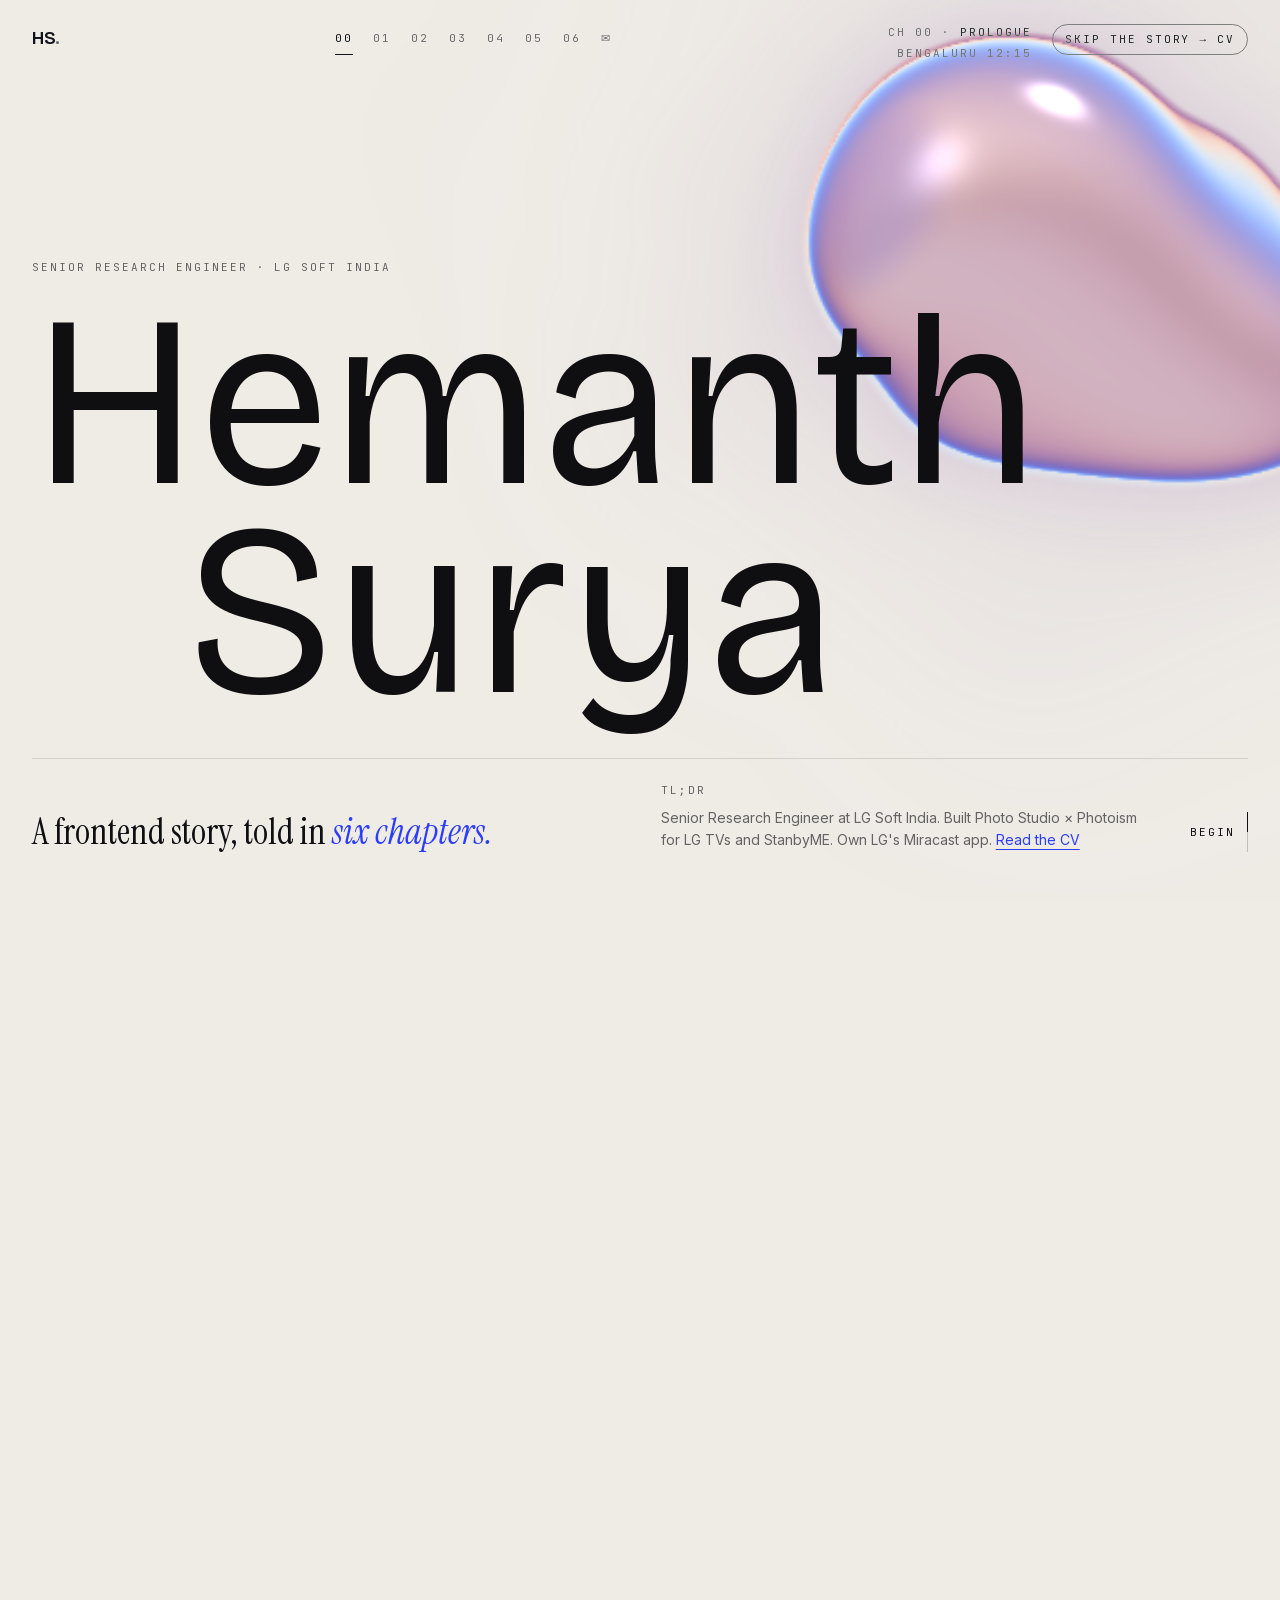
==== commit a43497d2: "Prologue photo: a square crop around the face Co-Authored-By: Claude Opus 5.5 <noreply@anthropic.com" ====
--- a/index.html
+++ b/index.html
@@ -1 +1 @@
-<!DOCTYPE html><!--3CHyN6hYiDSUopyI_ahvU--><html lang="en" data-theme="light" class="__variable_739839 __variable_937831 __variable_8a0ba0 __variable_694534 __variable_320b98 __variable_3c0067 __variable_dffdaf __variable_3c5c77 __variable_e20fb1 __variable_0f7ed0"><head><meta charSet="utf-8"/><meta name="viewport" content="width=device-width, initial-scale=1"/><link rel="preload" href="/_next/static/media/5a4ccc80a3599b8f-s.p.woff2" as="font" crossorigin="" type="font/woff2"/><link rel="stylesheet" href="/_next/static/css/454d17bd1c348f55.css" data-precedence="next"/><link rel="stylesheet" href="/_next/static/css/8b493b69ad14efe4.css" data-precedence="next"/><link rel="preload" as="script" fetchPriority="low" href="/_next/static/chunks/webpack-40fd23dd5104b579.js"/><script src="/_next/static/chunks/5ef5f7b4-b8629d2538c26fba.js" async=""></script><script src="/_next/static/chunks/996-fa4aee635d3ee7a4.js" async=""></script><script src="/_next/static/chunks/main-app-54513da6111c6196.js" async=""></script><script src="/_next/static/chunks/3515bf5e-8ab6f913d3c2858b.js" async=""></script><script src="/_next/static/chunks/730-2b90c3c16f1f4fc4.js" async=""></script><script src="/_next/static/chunks/85-6fed1810f36b7e36.js" async=""></script><script src="/_next/static/chunks/app/page-8ea4b5777eb8fbdf.js" async=""></script><meta name="next-size-adjust" content=""/><meta name="theme-color" content="#efece6"/><title>Hemanth Surya — Frontend Engineer</title><meta name="description" content="A frontend story in six chapters: Senior Research Engineer at LG Soft India, Photo Studio × Photoism, three months in Seoul, and the things I build for fun."/><meta name="author" content="Hemanth Surya S"/><meta property="og:title" content="Hemanth Surya — Frontend Engineer"/><meta property="og:description" content="A frontend story in six chapters: Senior Research Engineer at LG Soft India, Photo Studio × Photoism, three months in Seoul, and the things I build for fun."/><meta property="og:site_name" content="Hemanth Surya"/><meta property="og:image" content="https://hemanthsuryya.github.io/og.png"/><meta property="og:image:width" content="1200"/><meta property="og:image:height" content="630"/><meta property="og:image:alt" content="Hemanth Surya — Frontend Engineer"/><meta property="og:type" content="website"/><meta name="twitter:card" content="summary_large_image"/><meta name="twitter:title" content="Hemanth Surya — Frontend Engineer"/><meta name="twitter:description" content="A frontend story in six chapters: Senior Research Engineer at LG Soft India, Photo Studio × Photoism, three months in Seoul, and the things I build for fun."/><meta name="twitter:image" content="https://hemanthsuryya.github.io/og.png"/><link rel="icon" href="/icon.svg?6415d9cb9873d76e" type="image/svg+xml" sizes="any"/><script>try{if(!matchMedia('(prefers-reduced-motion: reduce)').matches)document.documentElement.classList.add('motion')}catch(e){}</script><script src="/_next/static/chunks/polyfills-42372ed130431b0a.js" noModule=""></script></head><body><div hidden=""><!--$--><!--/$--></div><a href="#dharwad" class="label sr-only focus:not-sr-only focus:fixed focus:left-4 focus:top-4 focus:z-[90] focus:rounded-full focus:bg-cobalt focus:px-4 focus:py-2 focus:text-white">Skip to the story</a><div aria-hidden="true" class="sky-layer" data-seoul-vars="true"><svg class="absolute inset-0 h-full w-full" style="opacity:var(--night)"><circle cx="0.0%" cy="0.0%" r="1.6" fill="#fff" class="twinkle" style="animation-delay:0s"></circle><circle cx="92.2%" cy="43.8%" r="0.7" fill="#fff"></circle><circle cx="5.7%" cy="52.7%" r="0.7" fill="#fff"></circle><circle cx="55.8%" cy="37.2%" r="1.1" fill="#fff"></circle><circle cx="37.4%" cy="41.1%" r="0.7" fill="#fff" class="twinkle" style="animation-delay:1.6s"></circle><circle cx="45.3%" cy="22.3%" r="0.7" fill="#fff"></circle><circle cx="62.6%" cy="57.6%" r="1.1" fill="#fff"></circle><circle cx="16.6%" cy="31.1%" r="1.6" fill="#fff"></circle><circle cx="32.9%" cy="32.6%" r="0.7" fill="#fff" class="twinkle" style="animation-delay:3.2s"></circle><circle cx="54.0%" cy="5.0%" r="1.1" fill="#fff"></circle><circle cx="97.2%" cy="17.4%" r="0.7" fill="#fff"></circle><circle cx="82.1%" cy="47.4%" r="0.7" fill="#fff"></circle><circle cx="17.9%" cy="31.7%" r="1.1" fill="#fff" class="twinkle" style="animation-delay:1.2000000000000002s"></circle><circle cx="99.5%" cy="16.0%" r="0.7" fill="#fff"></circle><circle cx="81.6%" cy="59.1%" r="1.6" fill="#fff"></circle><circle cx="44.2%" cy="8.2%" r="1.1" fill="#fff"></circle><circle cx="92.7%" cy="42.3%" r="0.7" fill="#fff" class="twinkle" style="animation-delay:2.8000000000000003s"></circle><circle cx="43.4%" cy="22.5%" r="0.7" fill="#fff"></circle><circle cx="64.4%" cy="37.0%" r="1.1" fill="#fff"></circle><circle cx="32.3%" cy="14.9%" r="0.7" fill="#fff"></circle><circle cx="76.0%" cy="34.6%" r="0.7" fill="#fff" class="twinkle" style="animation-delay:0.8s"></circle><circle cx="55.6%" cy="23.4%" r="1.6" fill="#fff"></circle><circle cx="66.1%" cy="21.5%" r="0.7" fill="#fff"></circle><circle cx="41.9%" cy="1.8%" r="0.7" fill="#fff"></circle><circle cx="13.6%" cy="16.5%" r="1.1" fill="#fff" class="twinkle" style="animation-delay:2.4000000000000004s"></circle><circle cx="33.0%" cy="15.1%" r="0.7" fill="#fff"></circle><circle cx="49.5%" cy="59.6%" r="0.7" fill="#fff"></circle><circle cx="0.0%" cy="30.6%" r="1.1" fill="#fff"></circle><circle cx="16.2%" cy="8.8%" r="1.6" fill="#fff" class="twinkle" style="animation-delay:0.4s"></circle><circle cx="42.0%" cy="17.3%" r="0.7" fill="#fff"></circle><circle cx="98.5%" cy="21.1%" r="1.1" fill="#fff"></circle><circle cx="72.3%" cy="4.9%" r="0.7" fill="#fff"></circle><circle cx="28.6%" cy="52.8%" r="0.7" fill="#fff" class="twinkle" style="animation-delay:2s"></circle><circle cx="41.8%" cy="10.7%" r="1.1" fill="#fff"></circle><circle cx="20.1%" cy="50.9%" r="0.7" fill="#fff"></circle><circle cx="57.6%" cy="49.6%" r="1.6" fill="#fff"></circle><circle cx="98.2%" cy="22.6%" r="1.1" fill="#fff" class="twinkle" style="animation-delay:0s"></circle><circle cx="92.1%" cy="8.0%" r="0.7" fill="#fff"></circle><circle cx="47.0%" cy="52.3%" r="0.7" fill="#fff"></circle><circle cx="76.8%" cy="41.6%" r="1.1" fill="#fff"></circle><circle cx="59.7%" cy="13.8%" r="0.7" fill="#fff" class="twinkle" style="animation-delay:1.6s"></circle><circle cx="93.4%" cy="44.3%" r="0.7" fill="#fff"></circle><circle cx="45.3%" cy="27.9%" r="1.6" fill="#fff"></circle><circle cx="21.5%" cy="46.7%" r="0.7" fill="#fff"></circle><circle cx="69.5%" cy="20.5%" r="0.7" fill="#fff" class="twinkle" style="animation-delay:3.2s"></circle><circle cx="79.6%" cy="50.0%" r="1.1" fill="#fff"></circle><circle cx="28.3%" cy="47.3%" r="0.7" fill="#fff"></circle><circle cx="51.4%" cy="55.8%" r="0.7" fill="#fff"></circle><circle cx="14.3%" cy="36.7%" r="1.1" fill="#fff" class="twinkle" style="animation-delay:1.2000000000000002s"></circle><circle cx="11.4%" cy="48.3%" r="1.6" fill="#fff"></circle><circle cx="30.2%" cy="29.6%" r="0.7" fill="#fff"></circle><circle cx="11.6%" cy="22.5%" r="1.1" fill="#fff"></circle><circle cx="81.2%" cy="20.0%" r="0.7" fill="#fff" class="twinkle" style="animation-delay:2.8000000000000003s"></circle><circle cx="55.4%" cy="21.4%" r="0.7" fill="#fff"></circle><circle cx="40.5%" cy="2.5%" r="1.1" fill="#fff"></circle><circle cx="87.3%" cy="32.4%" r="0.7" fill="#fff"></circle><circle cx="47.5%" cy="36.6%" r="1.6" fill="#fff" class="twinkle" style="animation-delay:0.8s"></circle><circle cx="22.5%" cy="59.4%" r="1.1" fill="#fff"></circle><circle cx="30.9%" cy="42.4%" r="0.7" fill="#fff"></circle><circle cx="17.5%" cy="18.3%" r="0.7" fill="#fff"></circle><circle cx="17.0%" cy="58.3%" r="1.1" fill="#fff" class="twinkle" style="animation-delay:2.4000000000000004s"></circle><circle cx="8.2%" cy="35.4%" r="0.7" fill="#fff"></circle><circle cx="81.1%" cy="8.7%" r="0.7" fill="#fff"></circle><circle cx="1.7%" cy="36.7%" r="1.6" fill="#fff"></circle><circle cx="8.8%" cy="1.1%" r="0.7" fill="#fff" class="twinkle" style="animation-delay:0.4s"></circle><circle cx="7.8%" cy="59.7%" r="0.7" fill="#fff"></circle><circle cx="59.8%" cy="17.2%" r="1.1" fill="#fff"></circle><circle cx="24.1%" cy="6.7%" r="0.7" fill="#fff"></circle><circle cx="38.8%" cy="55.4%" r="0.7" fill="#fff" class="twinkle" style="animation-delay:2s"></circle><circle cx="32.8%" cy="25.1%" r="1.1" fill="#fff"></circle><circle cx="36.8%" cy="1.2%" r="1.6" fill="#fff"></circle><circle cx="50.7%" cy="38.5%" r="0.7" fill="#fff"></circle><circle cx="17.3%" cy="58.3%" r="1.1" fill="#fff" class="twinkle" style="animation-delay:0s"></circle><circle cx="2.9%" cy="11.7%" r="0.7" fill="#fff"></circle><circle cx="19.0%" cy="50.5%" r="0.7" fill="#fff"></circle><circle cx="59.5%" cy="40.4%" r="1.1" fill="#fff"></circle><circle cx="15.4%" cy="17.4%" r="0.7" fill="#fff" class="twinkle" style="animation-delay:1.6s"></circle><circle cx="69.3%" cy="46.2%" r="1.6" fill="#fff"></circle><circle cx="18.4%" cy="26.1%" r="1.1" fill="#fff"></circle><circle cx="4.4%" cy="36.0%" r="0.7" fill="#fff"></circle><circle cx="73.4%" cy="19.2%" r="0.7" fill="#fff" class="twinkle" style="animation-delay:3.2s"></circle><circle cx="43.1%" cy="54.2%" r="1.1" fill="#fff"></circle><circle cx="9.0%" cy="37.0%" r="0.7" fill="#fff"></circle><circle cx="27.7%" cy="45.0%" r="0.7" fill="#fff"></circle><circle cx="9.4%" cy="55.0%" r="1.6" fill="#fff" class="twinkle" style="animation-delay:1.2000000000000002s"></circle><circle cx="37.6%" cy="2.2%" r="0.7" fill="#fff"></circle><circle cx="48.5%" cy="45.0%" r="0.7" fill="#fff"></circle><circle cx="35.8%" cy="61.8%" r="1.1" fill="#fff"></circle><circle cx="44.4%" cy="18.9%" r="0.7" fill="#fff" class="twinkle" style="animation-delay:2.8000000000000003s"></circle><circle cx="92.8%" cy="34.3%" r="0.7" fill="#fff"></circle></svg></div><canvas aria-hidden="true" class="pointer-events-none fixed inset-0 z-0 h-full w-full"></canvas><div aria-hidden="true" class="cursor-ring" style="display:none;opacity:0"></div><div aria-hidden="true" class="cursor-dot" style="display:none;opacity:0"></div><div aria-hidden="true" class="progress-bar"></div><header class="fade-in-late pointer-events-none fixed inset-x-0 top-0 z-50 mix-blend-difference text-white"><div class="flex items-start justify-between gap-6 px-5 py-5 sm:px-8 sm:py-6"><a href="#top" class="pointer-events-auto font-display text-lg font-semibold tracking-tight">HS<span class="text-white/60">.</span><span class="sr-only"> Hemanth Surya, back to top</span></a><nav aria-label="Chapters" class="pointer-events-auto hidden items-center gap-1 lg:flex"><a href="#top" aria-current="step" class="label relative px-2 py-1.5 transition-colors text-white after:absolute after:inset-x-2 after:-bottom-0.5 after:h-px after:bg-white">00</a><a href="#dharwad" class="label relative px-2 py-1.5 transition-colors text-white/60 hover:text-white">01</a><a href="#bigscreen" class="label relative px-2 py-1.5 transition-colors text-white/60 hover:text-white">02</a><a href="#photo" class="label relative px-2 py-1.5 transition-colors text-white/60 hover:text-white">03</a><a href="#seoul" class="label relative px-2 py-1.5 transition-colors text-white/60 hover:text-white">04</a><a href="#now" class="label relative px-2 py-1.5 transition-colors text-white/60 hover:text-white">05</a><a href="#sidequests" class="label relative px-2 py-1.5 transition-colors text-white/60 hover:text-white">06</a><a href="#contact" class="label relative px-2 py-1.5 transition-colors text-white/60 hover:text-white">✉</a></nav><div class="pointer-events-auto flex items-start gap-5"><div class="label hidden text-right sm:block" aria-live="polite"><div><span class="text-white/60">Ch 00 · </span><span class="nav-label">Prologue</span></div><div class="mt-1 text-white/60">Bengaluru<!-- --> </div></div><a class="label rounded-full border border-white/50 px-3 py-1.5 transition-colors hover:bg-white hover:text-black" href="/cv/">Skip the story → CV</a></div></div></header><main class="relative z-10"><section id="top" data-section="hero" data-theme="light" class="hero"><div class="hero-stage flex min-h-[100svh] flex-col justify-end px-5 pb-10 pt-32 sm:px-8 sm:pb-12"><div class="hero-fade"><p class="label fade-in-late muted mb-6">Senior Research Engineer<!-- --> · <!-- -->LG Soft India</p></div><h1 class="display hero-name" aria-label="Hemanth Surya"><span class="mask whitespace-nowrap text-[20vw] sm:text-[19vw]" aria-hidden="true"><span class="char" style="--i:0;font-variation-settings:&quot;wght&quot; 380, &quot;wdth&quot; 100">H</span><span class="char" style="--i:1;font-variation-settings:&quot;wght&quot; 380, &quot;wdth&quot; 100">e</span><span class="char" style="--i:2;font-variation-settings:&quot;wght&quot; 380, &quot;wdth&quot; 100">m</span><span class="char" style="--i:3;font-variation-settings:&quot;wght&quot; 380, &quot;wdth&quot; 100">a</span><span class="char" style="--i:4;font-variation-settings:&quot;wght&quot; 380, &quot;wdth&quot; 100">n</span><span class="char" style="--i:5;font-variation-settings:&quot;wght&quot; 380, &quot;wdth&quot; 100">t</span><span class="char" style="--i:6;font-variation-settings:&quot;wght&quot; 380, &quot;wdth&quot; 100">h</span></span><span class="mask whitespace-nowrap text-[20vw] sm:text-[19vw] pl-[12vw]" aria-hidden="true"><span class="char" style="--i:7;font-variation-settings:&quot;wght&quot; 380, &quot;wdth&quot; 100">S</span><span class="char" style="--i:8;font-variation-settings:&quot;wght&quot; 380, &quot;wdth&quot; 100">u</span><span class="char" style="--i:9;font-variation-settings:&quot;wght&quot; 380, &quot;wdth&quot; 100">r</span><span class="char" style="--i:10;font-variation-settings:&quot;wght&quot; 380, &quot;wdth&quot; 100">y</span><span class="char" style="--i:11;font-variation-settings:&quot;wght&quot; 380, &quot;wdth&quot; 100">a</span></span></h1><div class="hero-fade"><div class="fade-in-late mt-10 grid gap-8 border-t hairline pt-6 md:grid-cols-[1.2fr_1fr_auto] md:items-end"><p class="max-w-xl font-serif text-3xl leading-[1.1] sm:text-4xl">A frontend story, told in <em class="accent">six chapters.</em></p><div class="text-sm"><p class="label muted mb-2">TL;DR</p><p class="muted leading-relaxed">Senior Research Engineer at LG Soft India. Built Photo Studio × Photoism for LG TVs and StanbyME. Own LG&#x27;s Miracast app.<!-- --> <a class="accent underline decoration-1 underline-offset-4" href="/cv/">Read the CV</a></p></div><a href="#dharwad" class="label flex items-center gap-3 self-end" aria-label="Begin the story">Begin<span class="relative block h-10 w-px overflow-hidden bg-current/20"><span class="scroll-cue absolute inset-x-0 top-0 h-1/2 bg-current"></span></span></a></div></div><div class="hw"><img width="900" height="1600" alt="Hemanth, in front of red and gold autumn maples" class="hw-img" decoding="async" draggable="false" style="background-image:url(&quot;[data-uri]&quot;)"/><noscript><img src="/_next/static/media/me-autumn.7ba3c8eb.webp" width="900" height="1600" alt="Hemanth, in front of red and gold autumn maples" class="hw-img"/></noscript></div><p class="hw-cap font-serif">Hi, I&#x27;m Hemanth.</p></div></section><section id="dharwad" data-section="dharwad" data-theme="light" data-chapter="01" class="chapter city-chapter" style="--span:5"><div class="stage "><div aria-hidden="true" class="skyline campus" data-p="true"><svg viewBox="0 0 1600 560" preserveAspectRatio="xMidYMax slice" class="h-full w-full"><path d="M786 120 L814 120 L814 330 L786 330 Z" pathLength="1" class="cd" style="--c:#f1e7d8"></path><path d="M778 104 L822 104 L822 124 L778 124 Z" pathLength="1" class="cd" style="--c:#fbf8f2"></path><rect x="70" y="150" width="120" height="300" pathLength="1" class="cd" style="--c:#fbf8f2"></rect><rect x="200" y="190" width="130" height="260" pathLength="1" class="cd" style="--c:#fbf8f2"></rect><rect x="92" y="152" width="10" height="296" fill="#e39a5c" class="cf-late"></rect><rect x="128" y="152" width="10" height="296" fill="#e39a5c" class="cf-late"></rect><rect x="164" y="152" width="10" height="296" fill="#e39a5c" class="cf-late"></rect><rect x="222" y="192" width="10" height="256" fill="#e39a5c" class="cf-late"></rect><rect x="262" y="192" width="10" height="256" fill="#e39a5c" class="cf-late"></rect><rect x="300" y="192" width="10" height="256" fill="#e39a5c" class="cf-late"></rect><g><rect x="80" y="166" width="9" height="12" fill="#5a6475" class="cw cw0"></rect><rect x="106" y="166" width="9" height="12" fill="#5a6475" class="cw cw2"></rect><rect x="132" y="166" width="9" height="12" fill="#5a6475" class="cw cw1"></rect><rect x="158" y="166" width="9" height="12" fill="#5a6475" class="cw cw2"></rect><rect x="80" y="193" width="9" height="12" fill="#5a6475" class="cw cw3"></rect><rect x="106" y="193" width="9" height="12" fill="#5a6475" class="cw cw3"></rect><rect x="132" y="193" width="9" height="12" fill="#5a6475" class="cw cw0"></rect><rect x="158" y="193" width="9" height="12" fill="#5a6475" class="cw cw0"></rect><rect x="80" y="220" width="9" height="12" fill="#5a6475" class="cw cw0"></rect><rect x="106" y="220" width="9" height="12" fill="#5a6475" class="cw cw4"></rect><rect x="132" y="220" width="9" height="12" fill="#5a6475" class="cw cw0"></rect><rect x="158" y="220" width="9" height="12" fill="#5a6475" class="cw cw3"></rect><rect x="80" y="247" width="9" height="12" fill="#5a6475" class="cw cw2"></rect><rect x="106" y="247" width="9" height="12" fill="#5a6475" class="cw cw0"></rect><rect x="132" y="247" width="9" height="12" fill="#5a6475" class="cw cw0"></rect><rect x="158" y="247" width="9" height="12" fill="#5a6475" class="cw cw3"></rect><rect x="80" y="274" width="9" height="12" fill="#5a6475" class="cw cw0"></rect><rect x="106" y="274" width="9" height="12" fill="#5a6475" class="cw cw0"></rect><rect x="132" y="274" width="9" height="12" fill="#5a6475" class="cw cw0"></rect><rect x="158" y="274" width="9" height="12" fill="#5a6475" class="cw cw1"></rect><rect x="80" y="301" width="9" height="12" fill="#5a6475" class="cw cw1"></rect><rect x="106" y="301" width="9" height="12" fill="#5a6475" class="cw cw0"></rect><rect x="132" y="301" width="9" height="12" fill="#5a6475" class="cw cw4"></rect><rect x="158" y="301" width="9" height="12" fill="#5a6475" class="cw cw4"></rect><rect x="80" y="328" width="9" height="12" fill="#5a6475" class="cw cw3"></rect><rect x="106" y="328" width="9" height="12" fill="#5a6475" class="cw cw3"></rect><rect x="132" y="328" width="9" height="12" fill="#5a6475" class="cw cw1"></rect><rect x="158" y="328" width="9" height="12" fill="#5a6475" class="cw cw5"></rect><rect x="80" y="355" width="9" height="12" fill="#5a6475" class="cw cw1"></rect><rect x="106" y="355" width="9" height="12" fill="#5a6475" class="cw cw0"></rect><rect x="132" y="355" width="9" height="12" fill="#5a6475" class="cw cw4"></rect><rect x="158" y="355" width="9" height="12" fill="#5a6475" class="cw cw1"></rect><rect x="80" y="382" width="9" height="12" fill="#5a6475" class="cw cw4"></rect><rect x="106" y="382" width="9" height="12" fill="#5a6475" class="cw cw0"></rect><rect x="132" y="382" width="9" height="12" fill="#5a6475" class="cw cw1"></rect><rect x="158" y="382" width="9" height="12" fill="#5a6475" class="cw cw5"></rect><rect x="80" y="409" width="9" height="12" fill="#5a6475" class="cw cw5"></rect><rect x="106" y="409" width="9" height="12" fill="#5a6475" class="cw cw1"></rect><rect x="132" y="409" width="9" height="12" fill="#5a6475" class="cw cw5"></rect><rect x="158" y="409" width="9" height="12" fill="#5a6475" class="cw cw0"></rect></g><g><rect x="212" y="206" width="9" height="12" fill="#5a6475" class="cw cw0"></rect><rect x="241" y="206" width="9" height="12" fill="#5a6475" class="cw cw3"></rect><rect x="270" y="206" width="9" height="12" fill="#5a6475" class="cw cw4"></rect><rect x="299" y="206" width="9" height="12" fill="#5a6475" class="cw cw1"></rect><rect x="212" y="232" width="9" height="12" fill="#5a6475" class="cw cw3"></rect><rect x="241" y="232" width="9" height="12" fill="#5a6475" class="cw cw0"></rect><rect x="270" y="232" width="9" height="12" fill="#5a6475" class="cw cw1"></rect><rect x="299" y="232" width="9" height="12" fill="#5a6475" class="cw cw2"></rect><rect x="212" y="258" width="9" height="12" fill="#5a6475" class="cw cw2"></rect><rect x="241" y="258" width="9" height="12" fill="#5a6475" class="cw cw4"></rect><rect x="270" y="258" width="9" height="12" fill="#5a6475" class="cw cw5"></rect><rect x="299" y="258" width="9" height="12" fill="#5a6475" class="cw cw3"></rect><rect x="212" y="284" width="9" height="12" fill="#5a6475" class="cw cw0"></rect><rect x="241" y="284" width="9" height="12" fill="#5a6475" class="cw cw1"></rect><rect x="270" y="284" width="9" height="12" fill="#5a6475" class="cw cw1"></rect><rect x="299" y="284" width="9" height="12" fill="#5a6475" class="cw cw3"></rect><rect x="212" y="310" width="9" height="12" fill="#5a6475" class="cw cw2"></rect><rect x="241" y="310" width="9" height="12" fill="#5a6475" class="cw cw0"></rect><rect x="270" y="310" width="9" height="12" fill="#5a6475" class="cw cw5"></rect><rect x="299" y="310" width="9" height="12" fill="#5a6475" class="cw cw2"></rect><rect x="212" y="336" width="9" height="12" fill="#5a6475" class="cw cw0"></rect><rect x="241" y="336" width="9" height="12" fill="#5a6475" class="cw cw2"></rect><rect x="270" y="336" width="9" height="12" fill="#5a6475" class="cw cw5"></rect><rect x="299" y="336" width="9" height="12" fill="#5a6475" class="cw cw3"></rect><rect x="212" y="362" width="9" height="12" fill="#5a6475" class="cw cw1"></rect><rect x="241" y="362" width="9" height="12" fill="#5a6475" class="cw cw3"></rect><rect x="270" y="362" width="9" height="12" fill="#5a6475" class="cw cw2"></rect><rect x="299" y="362" width="9" height="12" fill="#5a6475" class="cw cw1"></rect><rect x="212" y="388" width="9" height="12" fill="#5a6475" class="cw cw0"></rect><rect x="241" y="388" width="9" height="12" fill="#5a6475" class="cw cw3"></rect><rect x="270" y="388" width="9" height="12" fill="#5a6475" class="cw cw3"></rect><rect x="299" y="388" width="9" height="12" fill="#5a6475" class="cw cw4"></rect><rect x="212" y="414" width="9" height="12" fill="#5a6475" class="cw cw1"></rect><rect x="241" y="414" width="9" height="12" fill="#5a6475" class="cw cw1"></rect><rect x="270" y="414" width="9" height="12" fill="#5a6475" class="cw cw4"></rect><rect x="299" y="414" width="9" height="12" fill="#5a6475" class="cw cw3"></rect></g><rect x="1250" y="240" width="290" height="80" pathLength="1" class="cd" style="--c:#fbf8f2"></rect><rect x="1250" y="318" width="290" height="132" pathLength="1" class="cd" style="--c:#3b4a8c"></rect><rect x="1384" y="250" width="22" height="200" pathLength="1" class="cd" style="--c:#3aa6a0"></rect><g class="cf-late"><rect x="1262" y="328" width="14" height="14" fill="none" stroke="#dfe3f5" stroke-width="1.4"></rect><rect x="1262" y="352" width="14" height="14" fill="none" stroke="#dfe3f5" stroke-width="1.4"></rect><rect x="1262" y="376" width="14" height="14" fill="none" stroke="#dfe3f5" stroke-width="1.4"></rect><rect x="1262" y="400" width="14" height="14" fill="none" stroke="#dfe3f5" stroke-width="1.4"></rect><rect x="1262" y="424" width="14" height="14" fill="none" stroke="#dfe3f5" stroke-width="1.4"></rect></g><g class="cf-late"><rect x="1292" y="328" width="14" height="14" fill="none" stroke="#dfe3f5" stroke-width="1.4"></rect><rect x="1292" y="352" width="14" height="14" fill="none" stroke="#dfe3f5" stroke-width="1.4"></rect><rect x="1292" y="376" width="14" height="14" fill="none" stroke="#dfe3f5" stroke-width="1.4"></rect><rect x="1292" y="400" width="14" height="14" fill="none" stroke="#dfe3f5" stroke-width="1.4"></rect><rect x="1292" y="424" width="14" height="14" fill="none" stroke="#dfe3f5" stroke-width="1.4"></rect></g><g class="cf-late"><rect x="1322" y="328" width="14" height="14" fill="none" stroke="#dfe3f5" stroke-width="1.4"></rect><rect x="1322" y="352" width="14" height="14" fill="none" stroke="#dfe3f5" stroke-width="1.4"></rect><rect x="1322" y="376" width="14" height="14" fill="none" stroke="#dfe3f5" stroke-width="1.4"></rect><rect x="1322" y="400" width="14" height="14" fill="none" stroke="#dfe3f5" stroke-width="1.4"></rect><rect x="1322" y="424" width="14" height="14" fill="none" stroke="#dfe3f5" stroke-width="1.4"></rect></g><g class="cf-late"><rect x="1352" y="328" width="14" height="14" fill="none" stroke="#dfe3f5" stroke-width="1.4"></rect><rect x="1352" y="352" width="14" height="14" fill="none" stroke="#dfe3f5" stroke-width="1.4"></rect><rect x="1352" y="376" width="14" height="14" fill="none" stroke="#dfe3f5" stroke-width="1.4"></rect><rect x="1352" y="400" width="14" height="14" fill="none" stroke="#dfe3f5" stroke-width="1.4"></rect><rect x="1352" y="424" width="14" height="14" fill="none" stroke="#dfe3f5" stroke-width="1.4"></rect></g><g class="cf-late"><rect x="1426" y="328" width="14" height="14" fill="none" stroke="#dfe3f5" stroke-width="1.4"></rect><rect x="1426" y="352" width="14" height="14" fill="none" stroke="#dfe3f5" stroke-width="1.4"></rect><rect x="1426" y="376" width="14" height="14" fill="none" stroke="#dfe3f5" stroke-width="1.4"></rect><rect x="1426" y="400" width="14" height="14" fill="none" stroke="#dfe3f5" stroke-width="1.4"></rect><rect x="1426" y="424" width="14" height="14" fill="none" stroke="#dfe3f5" stroke-width="1.4"></rect></g><g class="cf-late"><rect x="1456" y="328" width="14" height="14" fill="none" stroke="#dfe3f5" stroke-width="1.4"></rect><rect x="1456" y="352" width="14" height="14" fill="none" stroke="#dfe3f5" stroke-width="1.4"></rect><rect x="1456" y="376" width="14" height="14" fill="none" stroke="#dfe3f5" stroke-width="1.4"></rect><rect x="1456" y="400" width="14" height="14" fill="none" stroke="#dfe3f5" stroke-width="1.4"></rect><rect x="1456" y="424" width="14" height="14" fill="none" stroke="#dfe3f5" stroke-width="1.4"></rect></g><g class="cf-late"><rect x="1486" y="328" width="14" height="14" fill="none" stroke="#dfe3f5" stroke-width="1.4"></rect><rect x="1486" y="352" width="14" height="14" fill="none" stroke="#dfe3f5" stroke-width="1.4"></rect><rect x="1486" y="376" width="14" height="14" fill="none" stroke="#dfe3f5" stroke-width="1.4"></rect><rect x="1486" y="400" width="14" height="14" fill="none" stroke="#dfe3f5" stroke-width="1.4"></rect><rect x="1486" y="424" width="14" height="14" fill="none" stroke="#dfe3f5" stroke-width="1.4"></rect></g><g class="cf-late"><rect x="1516" y="328" width="14" height="14" fill="none" stroke="#dfe3f5" stroke-width="1.4"></rect><rect x="1516" y="352" width="14" height="14" fill="none" stroke="#dfe3f5" stroke-width="1.4"></rect><rect x="1516" y="376" width="14" height="14" fill="none" stroke="#dfe3f5" stroke-width="1.4"></rect><rect x="1516" y="400" width="14" height="14" fill="none" stroke="#dfe3f5" stroke-width="1.4"></rect><rect x="1516" y="424" width="14" height="14" fill="none" stroke="#dfe3f5" stroke-width="1.4"></rect></g><g><rect x="1262" y="254" width="12" height="14" fill="#5a6475" class="cw cw0"></rect><rect x="1293" y="254" width="12" height="14" fill="#5a6475" class="cw cw1"></rect><rect x="1324" y="254" width="12" height="14" fill="#5a6475" class="cw cw4"></rect><rect x="1355" y="254" width="12" height="14" fill="#5a6475" class="cw cw0"></rect><rect x="1386" y="254" width="12" height="14" fill="#5a6475" class="cw cw4"></rect><rect x="1417" y="254" width="12" height="14" fill="#5a6475" class="cw cw5"></rect><rect x="1448" y="254" width="12" height="14" fill="#5a6475" class="cw cw2"></rect><rect x="1479" y="254" width="12" height="14" fill="#5a6475" class="cw cw0"></rect><rect x="1510" y="254" width="12" height="14" fill="#5a6475" class="cw cw0"></rect><rect x="1262" y="284" width="12" height="14" fill="#5a6475" class="cw cw2"></rect><rect x="1293" y="284" width="12" height="14" fill="#5a6475" class="cw cw2"></rect><rect x="1324" y="284" width="12" height="14" fill="#5a6475" class="cw cw4"></rect><rect x="1355" y="284" width="12" height="14" fill="#5a6475" class="cw cw2"></rect><rect x="1386" y="284" width="12" height="14" fill="#5a6475" class="cw cw1"></rect><rect x="1417" y="284" width="12" height="14" fill="#5a6475" class="cw cw2"></rect><rect x="1448" y="284" width="12" height="14" fill="#5a6475" class="cw cw4"></rect><rect x="1479" y="284" width="12" height="14" fill="#5a6475" class="cw cw0"></rect><rect x="1510" y="284" width="12" height="14" fill="#5a6475" class="cw cw0"></rect></g><rect x="430" y="300" width="330" height="110" pathLength="1" class="cd" style="--c:#f1e7d8"></rect><rect x="840" y="300" width="330" height="110" pathLength="1" class="cd" style="--c:#f1e7d8"></rect><rect x="430" y="408" width="330" height="44" pathLength="1" class="cd" style="--c:#c8653f"></rect><rect x="840" y="408" width="330" height="44" pathLength="1" class="cd" style="--c:#c8653f"></rect><rect x="392" y="352" width="46" height="100" pathLength="1" class="cd" style="--c:#f1e7d8"></rect><rect x="1162" y="352" width="46" height="100" pathLength="1" class="cd" style="--c:#f1e7d8"></rect><path d="M380 348 L450 348 L450 356 L380 356 Z" pathLength="1" class="cd" style="--c:#fbf8f2"></path><path d="M1150 348 L1220 348 L1220 356 L1150 356 Z" pathLength="1" class="cd" style="--c:#fbf8f2"></path><g><rect x="444" y="314" width="12" height="16" fill="#7a6f66" class="cw cw0"></rect><rect x="473" y="314" width="12" height="16" fill="#7a6f66" class="cw cw2"></rect><rect x="502" y="314" width="12" height="16" fill="#7a6f66" class="cw cw1"></rect><rect x="531" y="314" width="12" height="16" fill="#7a6f66" class="cw cw0"></rect><rect x="560" y="314" width="12" height="16" fill="#7a6f66" class="cw cw5"></rect><rect x="589" y="314" width="12" height="16" fill="#7a6f66" class="cw cw2"></rect><rect x="618" y="314" width="12" height="16" fill="#7a6f66" class="cw cw3"></rect><rect x="647" y="314" width="12" height="16" fill="#7a6f66" class="cw cw2"></rect><rect x="676" y="314" width="12" height="16" fill="#7a6f66" class="cw cw2"></rect><rect x="705" y="314" width="12" height="16" fill="#7a6f66" class="cw cw1"></rect><rect x="734" y="314" width="12" height="16" fill="#7a6f66" class="cw cw1"></rect><rect x="444" y="346" width="12" height="16" fill="#7a6f66" class="cw cw4"></rect><rect x="473" y="346" width="12" height="16" fill="#7a6f66" class="cw cw0"></rect><rect x="502" y="346" width="12" height="16" fill="#7a6f66" class="cw cw2"></rect><rect x="531" y="346" width="12" height="16" fill="#7a6f66" class="cw cw3"></rect><rect x="560" y="346" width="12" height="16" fill="#7a6f66" class="cw cw4"></rect><rect x="589" y="346" width="12" height="16" fill="#7a6f66" class="cw cw2"></rect><rect x="618" y="346" width="12" height="16" fill="#7a6f66" class="cw cw0"></rect><rect x="647" y="346" width="12" height="16" fill="#7a6f66" class="cw cw1"></rect><rect x="676" y="346" width="12" height="16" fill="#7a6f66" class="cw cw4"></rect><rect x="705" y="346" width="12" height="16" fill="#7a6f66" class="cw cw3"></rect><rect x="734" y="346" width="12" height="16" fill="#7a6f66" class="cw cw3"></rect><rect x="444" y="378" width="12" height="16" fill="#7a6f66" class="cw cw2"></rect><rect x="473" y="378" width="12" height="16" fill="#7a6f66" class="cw cw1"></rect><rect x="502" y="378" width="12" height="16" fill="#7a6f66" class="cw cw1"></rect><rect x="531" y="378" width="12" height="16" fill="#7a6f66" class="cw cw4"></rect><rect x="560" y="378" width="12" height="16" fill="#7a6f66" class="cw cw0"></rect><rect x="589" y="378" width="12" height="16" fill="#7a6f66" class="cw cw1"></rect><rect x="618" y="378" width="12" height="16" fill="#7a6f66" class="cw cw3"></rect><rect x="647" y="378" width="12" height="16" fill="#7a6f66" class="cw cw4"></rect><rect x="676" y="378" width="12" height="16" fill="#7a6f66" class="cw cw0"></rect><rect x="705" y="378" width="12" height="16" fill="#7a6f66" class="cw cw2"></rect><rect x="734" y="378" width="12" height="16" fill="#7a6f66" class="cw cw5"></rect></g><g><rect x="854" y="314" width="12" height="16" fill="#7a6f66" class="cw cw0"></rect><rect x="883" y="314" width="12" height="16" fill="#7a6f66" class="cw cw4"></rect><rect x="912" y="314" width="12" height="16" fill="#7a6f66" class="cw cw4"></rect><rect x="941" y="314" width="12" height="16" fill="#7a6f66" class="cw cw5"></rect><rect x="970" y="314" width="12" height="16" fill="#7a6f66" class="cw cw5"></rect><rect x="999" y="314" width="12" height="16" fill="#7a6f66" class="cw cw5"></rect><rect x="1028" y="314" width="12" height="16" fill="#7a6f66" class="cw cw3"></rect><rect x="1057" y="314" width="12" height="16" fill="#7a6f66" class="cw cw4"></rect><rect x="1086" y="314" width="12" height="16" fill="#7a6f66" class="cw cw4"></rect><rect x="1115" y="314" width="12" height="16" fill="#7a6f66" class="cw cw0"></rect><rect x="1144" y="314" width="12" height="16" fill="#7a6f66" class="cw cw5"></rect><rect x="854" y="346" width="12" height="16" fill="#7a6f66" class="cw cw4"></rect><rect x="883" y="346" width="12" height="16" fill="#7a6f66" class="cw cw4"></rect><rect x="912" y="346" width="12" height="16" fill="#7a6f66" class="cw cw2"></rect><rect x="941" y="346" width="12" height="16" fill="#7a6f66" class="cw cw4"></rect><rect x="970" y="346" width="12" height="16" fill="#7a6f66" class="cw cw5"></rect><rect x="999" y="346" width="12" height="16" fill="#7a6f66" class="cw cw4"></rect><rect x="1028" y="346" width="12" height="16" fill="#7a6f66" class="cw cw0"></rect><rect x="1057" y="346" width="12" height="16" fill="#7a6f66" class="cw cw5"></rect><rect x="1086" y="346" width="12" height="16" fill="#7a6f66" class="cw cw5"></rect><rect x="1115" y="346" width="12" height="16" fill="#7a6f66" class="cw cw2"></rect><rect x="1144" y="346" width="12" height="16" fill="#7a6f66" class="cw cw5"></rect><rect x="854" y="378" width="12" height="16" fill="#7a6f66" class="cw cw3"></rect><rect x="883" y="378" width="12" height="16" fill="#7a6f66" class="cw cw0"></rect><rect x="912" y="378" width="12" height="16" fill="#7a6f66" class="cw cw0"></rect><rect x="941" y="378" width="12" height="16" fill="#7a6f66" class="cw cw5"></rect><rect x="970" y="378" width="12" height="16" fill="#7a6f66" class="cw cw1"></rect><rect x="999" y="378" width="12" height="16" fill="#7a6f66" class="cw cw3"></rect><rect x="1028" y="378" width="12" height="16" fill="#7a6f66" class="cw cw2"></rect><rect x="1057" y="378" width="12" height="16" fill="#7a6f66" class="cw cw0"></rect><rect x="1086" y="378" width="12" height="16" fill="#7a6f66" class="cw cw5"></rect><rect x="1115" y="378" width="12" height="16" fill="#7a6f66" class="cw cw5"></rect><rect x="1144" y="378" width="12" height="16" fill="#7a6f66" class="cw cw2"></rect></g><g><rect x="446" y="420" width="14" height="18" fill="#f7e8d8" class="cw cw0"></rect><rect x="475" y="420" width="14" height="18" fill="#f7e8d8" class="cw cw1"></rect><rect x="504" y="420" width="14" height="18" fill="#f7e8d8" class="cw cw5"></rect><rect x="533" y="420" width="14" height="18" fill="#f7e8d8" class="cw cw4"></rect><rect x="562" y="420" width="14" height="18" fill="#f7e8d8" class="cw cw0"></rect><rect x="591" y="420" width="14" height="18" fill="#f7e8d8" class="cw cw4"></rect><rect x="620" y="420" width="14" height="18" fill="#f7e8d8" class="cw cw4"></rect><rect x="649" y="420" width="14" height="18" fill="#f7e8d8" class="cw cw3"></rect><rect x="678" y="420" width="14" height="18" fill="#f7e8d8" class="cw cw3"></rect><rect x="707" y="420" width="14" height="18" fill="#f7e8d8" class="cw cw5"></rect><rect x="736" y="420" width="14" height="18" fill="#f7e8d8" class="cw cw3"></rect></g><g><rect x="856" y="420" width="14" height="18" fill="#f7e8d8" class="cw cw0"></rect><rect x="885" y="420" width="14" height="18" fill="#f7e8d8" class="cw cw2"></rect><rect x="914" y="420" width="14" height="18" fill="#f7e8d8" class="cw cw2"></rect><rect x="943" y="420" width="14" height="18" fill="#f7e8d8" class="cw cw4"></rect><rect x="972" y="420" width="14" height="18" fill="#f7e8d8" class="cw cw0"></rect><rect x="1001" y="420" width="14" height="18" fill="#f7e8d8" class="cw cw0"></rect><rect x="1030" y="420" width="14" height="18" fill="#f7e8d8" class="cw cw5"></rect><rect x="1059" y="420" width="14" height="18" fill="#f7e8d8" class="cw cw5"></rect><rect x="1088" y="420" width="14" height="18" fill="#f7e8d8" class="cw cw5"></rect><rect x="1117" y="420" width="14" height="18" fill="#f7e8d8" class="cw cw4"></rect><rect x="1146" y="420" width="14" height="18" fill="#f7e8d8" class="cw cw1"></rect></g><rect x="760" y="380" width="80" height="72" pathLength="1" class="cd" style="--c:#e9dccb"></rect><rect x="399" y="236" width="10" height="216" pathLength="1" class="cd" style="--c:#c8653f"></rect><rect x="605" y="236" width="10" height="216" pathLength="1" class="cd" style="--c:#c8653f"></rect><rect x="985" y="236" width="10" height="216" pathLength="1" class="cd" style="--c:#c8653f"></rect><rect x="1191" y="236" width="10" height="216" pathLength="1" class="cd" style="--c:#c8653f"></rect><path d="M392 222 L1208 222 L1208 234 L392 234 Z" pathLength="1" class="cd" style="--c:#c8653f"></path><path d="M392 250 L1208 250 L1208 258 L392 258 Z" pathLength="1" class="cd" style="--c:#c8653f"></path><line x1="402" y1="250" x2="416" y2="234" class="lv lv0"></line><line x1="431.6" y1="250" x2="445.6" y2="234" class="lv lv0"></line><line x1="461.2" y1="250" x2="475.2" y2="234" class="lv lv0"></line><line x1="490.8" y1="250" x2="504.8" y2="234" class="lv lv1"></line><line x1="520.4" y1="250" x2="534.4" y2="234" class="lv lv1"></line><line x1="550" y1="250" x2="564" y2="234" class="lv lv1"></line><line x1="579.6" y1="250" x2="593.6" y2="234" class="lv lv2"></line><line x1="609.2" y1="250" x2="623.2" y2="234" class="lv lv2"></line><line x1="638.8" y1="250" x2="652.8" y2="234" class="lv lv2"></line><line x1="668.4000000000001" y1="250" x2="682.4000000000001" y2="234" class="lv lv3"></line><line x1="698" y1="250" x2="712" y2="234" class="lv lv3"></line><line x1="727.6" y1="250" x2="741.6" y2="234" class="lv lv3"></line><line x1="757.2" y1="250" x2="771.2" y2="234" class="lv lv4"></line><line x1="786.8" y1="250" x2="800.8" y2="234" class="lv lv4"></line><line x1="816.4000000000001" y1="250" x2="830.4000000000001" y2="234" class="lv lv4"></line><line x1="846" y1="250" x2="860" y2="234" class="lv lv5"></line><line x1="875.6" y1="250" x2="889.6" y2="234" class="lv lv5"></line><line x1="905.2" y1="250" x2="919.2" y2="234" class="lv lv5"></line><line x1="934.8000000000001" y1="250" x2="948.8000000000001" y2="234" class="lv lv6"></line><line x1="964.4" y1="250" x2="978.4" y2="234" class="lv lv6"></line><line x1="994" y1="250" x2="1008" y2="234" class="lv lv6"></line><line x1="1023.6" y1="250" x2="1037.6" y2="234" class="lv lv7"></line><line x1="1053.2" y1="250" x2="1067.2" y2="234" class="lv lv7"></line><line x1="1082.8000000000002" y1="250" x2="1096.8000000000002" y2="234" class="lv lv7"></line><line x1="1112.4" y1="250" x2="1126.4" y2="234" class="lv lv8"></line><line x1="1142" y1="250" x2="1156" y2="234" class="lv lv8"></line><line x1="1171.6" y1="250" x2="1185.6" y2="234" class="lv lv8"></line><line x1="1201.2" y1="250" x2="1215.2" y2="234" class="lv lv9"></line><rect x="0" y="450" width="1600" height="110" fill="#86ad55" class="cf"></rect><path d="M-20 560 C 380 470 620 468 760 452 L 840 452 C 980 468 1220 470 1620 560 Z" fill="#eadfce" class="cf"></path><path d="M-20 560 C 380 470 620 468 760 452 M840 452 C 980 468 1220 470 1620 560" class="curb curb-base cf"></path><path d="M-20 560 C 380 470 620 468 760 452 M840 452 C 980 468 1220 470 1620 560" class="curb cf"></path><g class="cf-late"><rect x="37" y="404" width="6" height="50" fill="#6b5a45"></rect><circle cx="40" cy="396" r="32" fill="#5f8f3e"></circle></g><g class="cf-late"><rect x="357" y="404" width="6" height="50" fill="#6b5a45"></rect><circle cx="360" cy="396" r="26" fill="#5f8f3e"></circle></g><g class="cf-late"><rect x="1227" y="404" width="6" height="50" fill="#6b5a45"></rect><circle cx="1230" cy="396" r="32" fill="#5f8f3e"></circle></g><g class="cf-late"><rect x="1567" y="404" width="6" height="50" fill="#6b5a45"></rect><circle cx="1570" cy="396" r="26" fill="#5f8f3e"></circle></g></svg></div><div data-beat="true" data-w="0.7" class="beat  title-beat"><p class="label muted cap-in">Chapter <!-- -->01</p><h2 class="chapter-title"><span data-roulette="true" data-final="f-fraunces" class="roul f-fraunces ">Dharwad</span><span class="chapter-title-kn kn-anek" lang="kn">ಧಾರವಾಡ</span></h2><p class="label muted cap-in">IIT Dharwad · 2018 – 2022</p></div><div data-beat="true" data-w="1.3" class="beat  "><p class="label muted cap-in">2018 – 2022 · B.Tech, Computer Science and Engineering</p><p class="big iit-line"><span class="ln "><span class="ln-in" style="--i:0"><span class="iit" data-text="IIT">IIT</span></span></span><span class="ln "><span class="ln-in" style="--i:1"><span class="f-fraunces iit-city">Dharwad.</span></span></span></p><p class="cap cap-in kn-serif iit-kn" lang="kn">ಭಾರತೀಯ ತಂತ್ರಜ್ಞಾನ ಸಂಸ್ಥೆ ಧಾರವಾಡ</p><p class="cap cap-in ">Indian Institute of Technology Dharwad: one of India&#x27;s newest IITs, founded in 2016.</p></div><div data-beat="true" data-w="1" class="beat  "><p class="big text-[13vw] md:text-[7.5vw]"><span class="ln "><span class="ln-in" style="--i:0"><span class="f-serif ">I learned to</span></span></span><span class="ln "><span class="ln-in" style="--i:1"><span class="glitch f-display" data-text="break things.">break things.</span></span></span></p><p class="cap cap-in ">Finalist, Payatu Infosec CTF at the Inter-IIT Tech Meet, 2019. Then a talk on cybersecurity at GirlScript Hubli-Dharwad.</p></div><div data-beat="true" data-w="1" class="beat  "><p class="big text-[13vw] md:text-[7.5vw]"><span class="ln "><span class="ln-in" style="--i:0"><span class="f-display ">And I</span></span></span><span class="ln "><span class="ln-in" style="--i:1"><span class="f-fraunces ">sang.</span></span></span></p><svg aria-hidden="true" viewBox="0 0 800 120" class="waveform cap-in"><path d="M0 60 L20 66.78607530106315 L40 76.42883686364678 L60 70.33764101869136 L80 46.62134069978537 L100 26.094338806913655 L120 31.167821470377127 L140 60.638437287955064 L160 89.07312836304236 L180 92.35807916165645 L200 71.67811829420779 L220 50.01723405102439 L240 46.118611027068134 L260 55.62737011223036 L280 59.899923445286866 L300 50.72868625237565 L320 41.18393256949403 L340 49.522217552688815 L360 75.09064983999569 L380 95.22391871255164 L400 88.3574722964982 L420 58.09717441796099 L440 30.92972387259645 L460 29.40147210211459 L480 49.98583923237447 L500 69.40958324743399 L520 71.19689869160847 L540 62.05551900266423 L560 60.39885072188153 L580 71.80258900128317 L600 81.02182293432818 L620 70.40962741360819 L640 43.21154685868047 L660 23.702020606101676 L680 32.33826972204175 L700 63.12992058033937 L720 88.81639114397137 L740 88.6466321249194 L760 68.41109504296027 L780 51.38255698840373 L800 51.599814868885694" class="wf-a"></path><path d="M0 60 L20 66.78607530106315 L40 76.42883686364678 L60 70.33764101869136 L80 46.62134069978537 L100 26.094338806913655 L120 31.167821470377127 L140 60.638437287955064 L160 89.07312836304236 L180 92.35807916165645 L200 71.67811829420779 L220 50.01723405102439 L240 46.118611027068134 L260 55.62737011223036 L280 59.899923445286866 L300 50.72868625237565 L320 41.18393256949403 L340 49.522217552688815 L360 75.09064983999569 L380 95.22391871255164 L400 88.3574722964982 L420 58.09717441796099 L440 30.92972387259645 L460 29.40147210211459 L480 49.98583923237447 L500 69.40958324743399 L520 71.19689869160847 L540 62.05551900266423 L560 60.39885072188153 L580 71.80258900128317 L600 81.02182293432818 L620 70.40962741360819 L640 43.21154685868047 L660 23.702020606101676 L680 32.33826972204175 L700 63.12992058033937 L720 88.81639114397137 L740 88.6466321249194 L760 68.41109504296027 L780 51.38255698840373 L800 51.599814868885694" class="wf-b"></path></svg><p class="cap cap-in ">Winner, Solo Singing and Battle of Bands, 2021.</p></div><div data-beat="true" data-w="1" class="beat  "><p class="big text-[12vw] md:text-[6.5vw]"><span class="ln "><span class="ln-in" style="--i:0"><span class="f-anton ">2021.</span></span></span><span class="ln "><span class="ln-in" style="--i:1"><span class="f-serif ">An internship at LG.</span></span></span></p><p class="cap cap-in ">LG Soft India · a social TV app in React.js and EnactJS.</p></div></div></section><section id="bigscreen" data-section="bigscreen" data-theme="light" data-chapter="02" class="chapter city-chapter" style="--span:8"><div class="stage "><div aria-hidden="true" class="city-watermark kn-anek" lang="kn" data-p="true">ನಮ್ಮ ಬೆಂಗಳೂರು</div><div aria-hidden="true" class="skyline bengaluru" data-p="true"><svg viewBox="0 0 1600 560" preserveAspectRatio="xMidYMax slice" class="h-full w-full"><g class="lyr lyr-far"><g><g><rect x="960" y="220" width="90" height="230" fill="#b7c7d8"></rect><rect x="964" y="226" width="82" height="4" fill="#dfe9f3" opacity="0.5000657415017792"></rect><rect x="964" y="240" width="82" height="4" fill="#dfe9f3" opacity="0.8049174204025964"></rect><rect x="964" y="254" width="82" height="4" fill="#dfe9f3" opacity="0.8470847064382792"></rect><rect x="964" y="268" width="82" height="4" fill="#dfe9f3" opacity="0.7526611081569741"></rect><rect x="964" y="282" width="82" height="4" fill="#dfe9f3" opacity="0.5752447942622214"></rect><rect x="964" y="296" width="82" height="4" fill="#dfe9f3" opacity="0.739257165155959"></rect><rect x="964" y="310" width="82" height="4" fill="#dfe9f3" opacity="0.8951747762016835"></rect><rect x="964" y="324" width="82" height="4" fill="#dfe9f3" opacity="0.6024636216938792"></rect><rect x="964" y="338" width="82" height="4" fill="#dfe9f3" opacity="0.6060898090275423"></rect><rect x="964" y="352" width="82" height="4" fill="#dfe9f3" opacity="0.751420325902952"></rect><rect x="964" y="366" width="82" height="4" fill="#dfe9f3" opacity="0.5214174509148195"></rect><rect x="964" y="380" width="82" height="4" fill="#dfe9f3" opacity="0.8630975253708184"></rect><rect x="964" y="394" width="82" height="4" fill="#dfe9f3" opacity="0.6801089073438704"></rect><rect x="964" y="408" width="82" height="4" fill="#dfe9f3" opacity="0.7904057284306762"></rect><rect x="964" y="422" width="82" height="4" fill="#dfe9f3" opacity="0.5490777343740117"></rect><rect x="964" y="436" width="82" height="4" fill="#dfe9f3" opacity="0.5494816240153656"></rect><rect x="1015.8" y="220" width="10.799999999999999" height="230" fill="#ffffff" opacity="0.35" class="glint" style="animation-delay:0s"></rect></g><g><rect x="1060" y="160" width="70" height="290" fill="#9fb3c8"></rect><rect x="1064" y="166" width="62" height="4" fill="#dfe9f3" opacity="0.5376548262488352"></rect><rect x="1064" y="180" width="62" height="4" fill="#dfe9f3" opacity="0.5646647641736384"></rect><rect x="1064" y="194" width="62" height="4" fill="#dfe9f3" opacity="0.5206914663411172"></rect><rect x="1064" y="208" width="62" height="4" fill="#dfe9f3" opacity="0.6614747951559139"></rect><rect x="1064" y="222" width="62" height="4" fill="#dfe9f3" opacity="0.8068821854455779"></rect><rect x="1064" y="236" width="62" height="4" fill="#dfe9f3" opacity="0.6688907838281667"></rect><rect x="1064" y="250" width="62" height="4" fill="#dfe9f3" opacity="0.647403799997365"></rect><rect x="1064" y="264" width="62" height="4" fill="#dfe9f3" opacity="0.715666555713707"></rect><rect x="1064" y="278" width="62" height="4" fill="#dfe9f3" opacity="0.807801880272013"></rect><rect x="1064" y="292" width="62" height="4" fill="#dfe9f3" opacity="0.5262017317238272"></rect><rect x="1064" y="306" width="62" height="4" fill="#dfe9f3" opacity="0.872505082363498"></rect><rect x="1064" y="320" width="62" height="4" fill="#dfe9f3" opacity="0.7929192833103795"></rect><rect x="1064" y="334" width="62" height="4" fill="#dfe9f3" opacity="0.7943945975482438"></rect><rect x="1064" y="348" width="62" height="4" fill="#dfe9f3" opacity="0.7900009933346888"></rect><rect x="1064" y="362" width="62" height="4" fill="#dfe9f3" opacity="0.5466949761131289"></rect><rect x="1064" y="376" width="62" height="4" fill="#dfe9f3" opacity="0.5024635333579329"></rect><rect x="1064" y="390" width="62" height="4" fill="#dfe9f3" opacity="0.7046051467790292"></rect><rect x="1064" y="404" width="62" height="4" fill="#dfe9f3" opacity="0.8987019151443159"></rect><rect x="1064" y="418" width="62" height="4" fill="#dfe9f3" opacity="0.6830878305170163"></rect><rect x="1064" y="432" width="62" height="4" fill="#dfe9f3" opacity="0.8571674994924886"></rect><rect x="1103.4" y="160" width="8.4" height="290" fill="#ffffff" opacity="0.35" class="glint" style="animation-delay:0.7s"></rect></g><g><rect x="1140" y="250" width="110" height="200" fill="#b7c7d8"></rect><rect x="1144" y="256" width="102" height="4" fill="#dfe9f3" opacity="0.6141639702553693"></rect><rect x="1144" y="270" width="102" height="4" fill="#dfe9f3" opacity="0.8538480819919371"></rect><rect x="1144" y="284" width="102" height="4" fill="#dfe9f3" opacity="0.8247140384859937"></rect><rect x="1144" y="298" width="102" height="4" fill="#dfe9f3" opacity="0.7688448340952605"></rect><rect x="1144" y="312" width="102" height="4" fill="#dfe9f3" opacity="0.5751266390435056"></rect><rect x="1144" y="326" width="102" height="4" fill="#dfe9f3" opacity="0.7534224041986384"></rect><rect x="1144" y="340" width="102" height="4" fill="#dfe9f3" opacity="0.5703473665147775"></rect><rect x="1144" y="354" width="102" height="4" fill="#dfe9f3" opacity="0.828189013864933"></rect><rect x="1144" y="368" width="102" height="4" fill="#dfe9f3" opacity="0.7727560279298369"></rect><rect x="1144" y="382" width="102" height="4" fill="#dfe9f3" opacity="0.7105614167687303"></rect><rect x="1144" y="396" width="102" height="4" fill="#dfe9f3" opacity="0.6057316320509332"></rect><rect x="1144" y="410" width="102" height="4" fill="#dfe9f3" opacity="0.7315398800333682"></rect><rect x="1144" y="424" width="102" height="4" fill="#dfe9f3" opacity="0.7907637208191509"></rect><rect x="1144" y="438" width="102" height="4" fill="#dfe9f3" opacity="0.5658558074691593"></rect><rect x="1208.2" y="250" width="13.2" height="200" fill="#ffffff" opacity="0.35" class="glint" style="animation-delay:1.4s"></rect></g><g><rect x="1330" y="190" width="80" height="260" fill="#9fb3c8"></rect><rect x="1334" y="196" width="72" height="4" fill="#dfe9f3" opacity="0.5385561341599358"></rect><rect x="1334" y="210" width="72" height="4" fill="#dfe9f3" opacity="0.5129468260393231"></rect><rect x="1334" y="224" width="72" height="4" fill="#dfe9f3" opacity="0.8973052429022758"></rect><rect x="1334" y="238" width="72" height="4" fill="#dfe9f3" opacity="0.8092174585485912"></rect><rect x="1334" y="252" width="72" height="4" fill="#dfe9f3" opacity="0.7178258261726358"></rect><rect x="1334" y="266" width="72" height="4" fill="#dfe9f3" opacity="0.6986604834900519"></rect><rect x="1334" y="280" width="72" height="4" fill="#dfe9f3" opacity="0.5867460173027339"></rect><rect x="1334" y="294" width="72" height="4" fill="#dfe9f3" opacity="0.8403128070478854"></rect><rect x="1334" y="308" width="72" height="4" fill="#dfe9f3" opacity="0.5373480538080204"></rect><rect x="1334" y="322" width="72" height="4" fill="#dfe9f3" opacity="0.6087403513997516"></rect><rect x="1334" y="336" width="72" height="4" fill="#dfe9f3" opacity="0.8990859756241953"></rect><rect x="1334" y="350" width="72" height="4" fill="#dfe9f3" opacity="0.7379923158502171"></rect><rect x="1334" y="364" width="72" height="4" fill="#dfe9f3" opacity="0.836852494597832"></rect><rect x="1334" y="378" width="72" height="4" fill="#dfe9f3" opacity="0.7798767057619416"></rect><rect x="1334" y="392" width="72" height="4" fill="#dfe9f3" opacity="0.7877937409504288"></rect><rect x="1334" y="406" width="72" height="4" fill="#dfe9f3" opacity="0.6494041538561713"></rect><rect x="1334" y="420" width="72" height="4" fill="#dfe9f3" opacity="0.73561386067216"></rect><rect x="1334" y="434" width="72" height="4" fill="#dfe9f3" opacity="0.8621563169928996"></rect><rect x="1379.6" y="190" width="9.6" height="260" fill="#ffffff" opacity="0.35" class="glint" style="animation-delay:2.0999999999999996s"></rect></g><g><rect x="1420" y="270" width="120" height="180" fill="#b7c7d8"></rect><rect x="1424" y="276" width="112" height="4" fill="#dfe9f3" opacity="0.8612196996627468"></rect><rect x="1424" y="290" width="112" height="4" fill="#dfe9f3" opacity="0.719492231784152"></rect><rect x="1424" y="304" width="112" height="4" fill="#dfe9f3" opacity="0.7059395962422432"></rect><rect x="1424" y="318" width="112" height="4" fill="#dfe9f3" opacity="0.5267940433820681"></rect><rect x="1424" y="332" width="112" height="4" fill="#dfe9f3" opacity="0.8274871224199827"></rect><rect x="1424" y="346" width="112" height="4" fill="#dfe9f3" opacity="0.5760665126499098"></rect><rect x="1424" y="360" width="112" height="4" fill="#dfe9f3" opacity="0.5498781070345445"></rect><rect x="1424" y="374" width="112" height="4" fill="#dfe9f3" opacity="0.8013449295895849"></rect><rect x="1424" y="388" width="112" height="4" fill="#dfe9f3" opacity="0.8042316121534592"></rect><rect x="1424" y="402" width="112" height="4" fill="#dfe9f3" opacity="0.5207054631880975"></rect><rect x="1424" y="416" width="112" height="4" fill="#dfe9f3" opacity="0.896719802355729"></rect><rect x="1424" y="430" width="112" height="4" fill="#dfe9f3" opacity="0.5697181927364869"></rect><rect x="1494.4" y="270" width="14.399999999999999" height="180" fill="#ffffff" opacity="0.35" class="glint" style="animation-delay:2.8s"></rect></g><g><rect x="1560" y="210" width="90" height="240" fill="#9fb3c8"></rect><rect x="1564" y="216" width="82" height="4" fill="#dfe9f3" opacity="0.6536653221369094"></rect><rect x="1564" y="230" width="82" height="4" fill="#dfe9f3" opacity="0.7530691550360383"></rect><rect x="1564" y="244" width="82" height="4" fill="#dfe9f3" opacity="0.6332886906961392"></rect><rect x="1564" y="258" width="82" height="4" fill="#dfe9f3" opacity="0.6830245300117064"></rect><rect x="1564" y="272" width="82" height="4" fill="#dfe9f3" opacity="0.5932759067478012"></rect><rect x="1564" y="286" width="82" height="4" fill="#dfe9f3" opacity="0.588164710294532"></rect><rect x="1564" y="300" width="82" height="4" fill="#dfe9f3" opacity="0.6842859201991399"></rect><rect x="1564" y="314" width="82" height="4" fill="#dfe9f3" opacity="0.5934607869449355"></rect><rect x="1564" y="328" width="82" height="4" fill="#dfe9f3" opacity="0.895446183530356"></rect><rect x="1564" y="342" width="82" height="4" fill="#dfe9f3" opacity="0.7640065946914287"></rect><rect x="1564" y="356" width="82" height="4" fill="#dfe9f3" opacity="0.8588369788410315"></rect><rect x="1564" y="370" width="82" height="4" fill="#dfe9f3" opacity="0.6731033812151772"></rect><rect x="1564" y="384" width="82" height="4" fill="#dfe9f3" opacity="0.6485280834830032"></rect><rect x="1564" y="398" width="82" height="4" fill="#dfe9f3" opacity="0.8114990988334172"></rect><rect x="1564" y="412" width="82" height="4" fill="#dfe9f3" opacity="0.6653540932412045"></rect><rect x="1564" y="426" width="82" height="4" fill="#dfe9f3" opacity="0.8062451049248898"></rect><rect x="1564" y="440" width="82" height="4" fill="#dfe9f3" opacity="0.7614784726227999"></rect><rect x="1615.8" y="210" width="10.799999999999999" height="240" fill="#ffffff" opacity="0.35" class="glint" style="animation-delay:3.5s"></rect></g><g><rect x="1670" y="150" width="70" height="300" fill="#b7c7d8"></rect><rect x="1674" y="156" width="62" height="4" fill="#dfe9f3" opacity="0.7686893713980398"></rect><rect x="1674" y="170" width="62" height="4" fill="#dfe9f3" opacity="0.7622650868549314"></rect><rect x="1674" y="184" width="62" height="4" fill="#dfe9f3" opacity="0.7893147708332701"></rect><rect x="1674" y="198" width="62" height="4" fill="#dfe9f3" opacity="0.6133533947697624"></rect><rect x="1674" y="212" width="62" height="4" fill="#dfe9f3" opacity="0.8305058953959987"></rect><rect x="1674" y="226" width="62" height="4" fill="#dfe9f3" opacity="0.5125839205517358"></rect><rect x="1674" y="240" width="62" height="4" fill="#dfe9f3" opacity="0.7979527130247805"></rect><rect x="1674" y="254" width="62" height="4" fill="#dfe9f3" opacity="0.5912478074856325"></rect><rect x="1674" y="268" width="62" height="4" fill="#dfe9f3" opacity="0.5019004110255746"></rect><rect x="1674" y="282" width="62" height="4" fill="#dfe9f3" opacity="0.8402081068326757"></rect><rect x="1674" y="296" width="62" height="4" fill="#dfe9f3" opacity="0.7776515367802472"></rect><rect x="1674" y="310" width="62" height="4" fill="#dfe9f3" opacity="0.5893786656155151"></rect><rect x="1674" y="324" width="62" height="4" fill="#dfe9f3" opacity="0.6872329999633288"></rect><rect x="1674" y="338" width="62" height="4" fill="#dfe9f3" opacity="0.5250303836655944"></rect><rect x="1674" y="352" width="62" height="4" fill="#dfe9f3" opacity="0.7856582676459376"></rect><rect x="1674" y="366" width="62" height="4" fill="#dfe9f3" opacity="0.7585043252718189"></rect><rect x="1674" y="380" width="62" height="4" fill="#dfe9f3" opacity="0.7821948434608965"></rect><rect x="1674" y="394" width="62" height="4" fill="#dfe9f3" opacity="0.5487340472865543"></rect><rect x="1674" y="408" width="62" height="4" fill="#dfe9f3" opacity="0.7731327451174765"></rect><rect x="1674" y="422" width="62" height="4" fill="#dfe9f3" opacity="0.642047189428493"></rect><rect x="1674" y="436" width="62" height="4" fill="#dfe9f3" opacity="0.687112724681903"></rect><rect x="1713.4" y="150" width="8.4" height="300" fill="#ffffff" opacity="0.35" class="glint" style="animation-delay:4.199999999999999s"></rect></g><g><rect x="1760" y="240" width="120" height="210" fill="#9fb3c8"></rect><rect x="1764" y="246" width="112" height="4" fill="#dfe9f3" opacity="0.5035637287439609"></rect><rect x="1764" y="260" width="112" height="4" fill="#dfe9f3" opacity="0.7955889997517639"></rect><rect x="1764" y="274" width="112" height="4" fill="#dfe9f3" opacity="0.8643188278955961"></rect><rect x="1764" y="288" width="112" height="4" fill="#dfe9f3" opacity="0.8065404412832765"></rect><rect x="1764" y="302" width="112" height="4" fill="#dfe9f3" opacity="0.5251966480283051"></rect><rect x="1764" y="316" width="112" height="4" fill="#dfe9f3" opacity="0.7800634117238519"></rect><rect x="1764" y="330" width="112" height="4" fill="#dfe9f3" opacity="0.7257608427786086"></rect><rect x="1764" y="344" width="112" height="4" fill="#dfe9f3" opacity="0.8624845800746626"></rect><rect x="1764" y="358" width="112" height="4" fill="#dfe9f3" opacity="0.7783373148545332"></rect><rect x="1764" y="372" width="112" height="4" fill="#dfe9f3" opacity="0.5152507601376859"></rect><rect x="1764" y="386" width="112" height="4" fill="#dfe9f3" opacity="0.8195256340874013"></rect><rect x="1764" y="400" width="112" height="4" fill="#dfe9f3" opacity="0.7673321069531758"></rect><rect x="1764" y="414" width="112" height="4" fill="#dfe9f3" opacity="0.7507215620254732"></rect><rect x="1764" y="428" width="112" height="4" fill="#dfe9f3" opacity="0.7772929621288986"></rect><rect x="1764" y="442" width="112" height="4" fill="#dfe9f3" opacity="0.5628145003983819"></rect><rect x="1834.4" y="240" width="14.399999999999999" height="210" fill="#ffffff" opacity="0.35" class="glint" style="animation-delay:4.8999999999999995s"></rect></g><g><rect x="1900" y="180" width="80" height="270" fill="#b7c7d8"></rect><rect x="1904" y="186" width="72" height="4" fill="#dfe9f3" opacity="0.6233081956036892"></rect><rect x="1904" y="200" width="72" height="4" fill="#dfe9f3" opacity="0.5408435112055594"></rect><rect x="1904" y="214" width="72" height="4" fill="#dfe9f3" opacity="0.5568928318363116"></rect><rect x="1904" y="228" width="72" height="4" fill="#dfe9f3" opacity="0.6978246728879515"></rect><rect x="1904" y="242" width="72" height="4" fill="#dfe9f3" opacity="0.5392772278000029"></rect><rect x="1904" y="256" width="72" height="4" fill="#dfe9f3" opacity="0.6323676346486283"></rect><rect x="1904" y="270" width="72" height="4" fill="#dfe9f3" opacity="0.8028355394968929"></rect><rect x="1904" y="284" width="72" height="4" fill="#dfe9f3" opacity="0.656912324278109"></rect><rect x="1904" y="298" width="72" height="4" fill="#dfe9f3" opacity="0.5254341421767297"></rect><rect x="1904" y="312" width="72" height="4" fill="#dfe9f3" opacity="0.7716275642959529"></rect><rect x="1904" y="326" width="72" height="4" fill="#dfe9f3" opacity="0.5444731220810083"></rect><rect x="1904" y="340" width="72" height="4" fill="#dfe9f3" opacity="0.7597628155070184"></rect><rect x="1904" y="354" width="72" height="4" fill="#dfe9f3" opacity="0.7336402264580317"></rect><rect x="1904" y="368" width="72" height="4" fill="#dfe9f3" opacity="0.891286080140288"></rect><rect x="1904" y="382" width="72" height="4" fill="#dfe9f3" opacity="0.8451489178208397"></rect><rect x="1904" y="396" width="72" height="4" fill="#dfe9f3" opacity="0.6178618148518082"></rect><rect x="1904" y="410" width="72" height="4" fill="#dfe9f3" opacity="0.6035222143416862"></rect><rect x="1904" y="424" width="72" height="4" fill="#dfe9f3" opacity="0.7978564407200816"></rect><rect x="1904" y="438" width="72" height="4" fill="#dfe9f3" opacity="0.5731991824103515"></rect><rect x="1949.6" y="180" width="9.6" height="270" fill="#ffffff" opacity="0.35" class="glint" style="animation-delay:5.6s"></rect></g><g><rect x="2000" y="260" width="110" height="190" fill="#9fb3c8"></rect><rect x="2004" y="266" width="102" height="4" fill="#dfe9f3" opacity="0.7586587707785233"></rect><rect x="2004" y="280" width="102" height="4" fill="#dfe9f3" opacity="0.5779604746391813"></rect><rect x="2004" y="294" width="102" height="4" fill="#dfe9f3" opacity="0.7816972607195831"></rect><rect x="2004" y="308" width="102" height="4" fill="#dfe9f3" opacity="0.5858609140319102"></rect><rect x="2004" y="322" width="102" height="4" fill="#dfe9f3" opacity="0.7643821343148045"></rect><rect x="2004" y="336" width="102" height="4" fill="#dfe9f3" opacity="0.7705314289175587"></rect><rect x="2004" y="350" width="102" height="4" fill="#dfe9f3" opacity="0.5217258174073537"></rect><rect x="2004" y="364" width="102" height="4" fill="#dfe9f3" opacity="0.845813165393571"></rect><rect x="2004" y="378" width="102" height="4" fill="#dfe9f3" opacity="0.5818707697474728"></rect><rect x="2004" y="392" width="102" height="4" fill="#dfe9f3" opacity="0.5020271457741163"></rect><rect x="2004" y="406" width="102" height="4" fill="#dfe9f3" opacity="0.5702390255733575"></rect><rect x="2004" y="420" width="102" height="4" fill="#dfe9f3" opacity="0.6073028114192667"></rect><rect x="2004" y="434" width="102" height="4" fill="#dfe9f3" opacity="0.7383515236146523"></rect><rect x="2068.2" y="260" width="13.2" height="190" fill="#ffffff" opacity="0.35" class="glint" style="animation-delay:6.3s"></rect></g><g><rect x="2130" y="200" width="90" height="250" fill="#b7c7d8"></rect><rect x="2134" y="206" width="82" height="4" fill="#dfe9f3" opacity="0.8740573914600804"></rect><rect x="2134" y="220" width="82" height="4" fill="#dfe9f3" opacity="0.8825782695704039"></rect><rect x="2134" y="234" width="82" height="4" fill="#dfe9f3" opacity="0.8929766697776396"></rect><rect x="2134" y="248" width="82" height="4" fill="#dfe9f3" opacity="0.8588889527874481"></rect><rect x="2134" y="262" width="82" height="4" fill="#dfe9f3" opacity="0.7466294986412998"></rect><rect x="2134" y="276" width="82" height="4" fill="#dfe9f3" opacity="0.8019836643254308"></rect><rect x="2134" y="290" width="82" height="4" fill="#dfe9f3" opacity="0.7394463175160095"></rect><rect x="2134" y="304" width="82" height="4" fill="#dfe9f3" opacity="0.8742584915711817"></rect><rect x="2134" y="318" width="82" height="4" fill="#dfe9f3" opacity="0.6624678368505407"></rect><rect x="2134" y="332" width="82" height="4" fill="#dfe9f3" opacity="0.6969339470364777"></rect><rect x="2134" y="346" width="82" height="4" fill="#dfe9f3" opacity="0.7688478420809135"></rect><rect x="2134" y="360" width="82" height="4" fill="#dfe9f3" opacity="0.6256818539116913"></rect><rect x="2134" y="374" width="82" height="4" fill="#dfe9f3" opacity="0.8349186937952967"></rect><rect x="2134" y="388" width="82" height="4" fill="#dfe9f3" opacity="0.6784866175514118"></rect><rect x="2134" y="402" width="82" height="4" fill="#dfe9f3" opacity="0.7245811865779483"></rect><rect x="2134" y="416" width="82" height="4" fill="#dfe9f3" opacity="0.6360028155781342"></rect><rect x="2134" y="430" width="82" height="4" fill="#dfe9f3" opacity="0.6993214217011451"></rect><rect x="2185.8" y="200" width="10.799999999999999" height="250" fill="#ffffff" opacity="0.35" class="glint" style="animation-delay:7s"></rect></g><rect x="1258" y="130" width="60" height="320" fill="#8ea2b8"></rect><path d="M1252 130 L1288 70 L1324 130 Z" fill="#7b8fa6"></path><rect x="1286" y="40" width="4" height="34" fill="#7b8fa6"></rect><rect x="1264" y="140" width="48" height="4" fill="#dfe9f3" opacity="0.55"></rect><rect x="1264" y="154" width="48" height="4" fill="#dfe9f3" opacity="0.55"></rect><rect x="1264" y="168" width="48" height="4" fill="#dfe9f3" opacity="0.55"></rect><rect x="1264" y="182" width="48" height="4" fill="#dfe9f3" opacity="0.55"></rect><rect x="1264" y="196" width="48" height="4" fill="#dfe9f3" opacity="0.55"></rect><rect x="1264" y="210" width="48" height="4" fill="#dfe9f3" opacity="0.55"></rect><rect x="1264" y="224" width="48" height="4" fill="#dfe9f3" opacity="0.55"></rect><rect x="1264" y="238" width="48" height="4" fill="#dfe9f3" opacity="0.55"></rect><rect x="1264" y="252" width="48" height="4" fill="#dfe9f3" opacity="0.55"></rect><rect x="1264" y="266" width="48" height="4" fill="#dfe9f3" opacity="0.55"></rect><rect x="1264" y="280" width="48" height="4" fill="#dfe9f3" opacity="0.55"></rect><rect x="1264" y="294" width="48" height="4" fill="#dfe9f3" opacity="0.55"></rect><rect x="1264" y="308" width="48" height="4" fill="#dfe9f3" opacity="0.55"></rect><rect x="1264" y="322" width="48" height="4" fill="#dfe9f3" opacity="0.55"></rect><rect x="1264" y="336" width="48" height="4" fill="#dfe9f3" opacity="0.55"></rect><rect x="1264" y="350" width="48" height="4" fill="#dfe9f3" opacity="0.55"></rect><rect x="1264" y="364" width="48" height="4" fill="#dfe9f3" opacity="0.55"></rect><rect x="1264" y="378" width="48" height="4" fill="#dfe9f3" opacity="0.55"></rect><rect x="1264" y="392" width="48" height="4" fill="#dfe9f3" opacity="0.55"></rect><rect x="1264" y="406" width="48" height="4" fill="#dfe9f3" opacity="0.55"></rect><rect x="1264" y="420" width="48" height="4" fill="#dfe9f3" opacity="0.55"></rect><rect x="1264" y="434" width="48" height="4" fill="#dfe9f3" opacity="0.55"></rect></g></g><g class="lyr lyr-mid"><g><rect x="-40" y="372" width="2900" height="10" fill="#c9c4bb"></rect><rect x="-40" y="382" width="2900" height="4" fill="#a9a399"></rect><g><path d="M-26 386 L6 386 L-3 398 L-3 470 L-17 470 L-17 398 Z" fill="#c9c4bb"></path></g><g><path d="M104 386 L136 386 L127 398 L127 470 L113 470 L113 398 Z" fill="#c9c4bb"></path></g><g><path d="M234 386 L266 386 L257 398 L257 470 L243 470 L243 398 Z" fill="#c9c4bb"></path></g><g><path d="M364 386 L396 386 L387 398 L387 470 L373 470 L373 398 Z" fill="#c9c4bb"></path></g><g><path d="M494 386 L526 386 L517 398 L517 470 L503 470 L503 398 Z" fill="#c9c4bb"></path></g><g><path d="M624 386 L656 386 L647 398 L647 470 L633 470 L633 398 Z" fill="#c9c4bb"></path></g><g><path d="M754 386 L786 386 L777 398 L777 470 L763 470 L763 398 Z" fill="#c9c4bb"></path></g><g><path d="M884 386 L916 386 L907 398 L907 470 L893 470 L893 398 Z" fill="#c9c4bb"></path></g><g><path d="M1014 386 L1046 386 L1037 398 L1037 470 L1023 470 L1023 398 Z" fill="#c9c4bb"></path></g><g><path d="M1144 386 L1176 386 L1167 398 L1167 470 L1153 470 L1153 398 Z" fill="#c9c4bb"></path></g><g><path d="M1274 386 L1306 386 L1297 398 L1297 470 L1283 470 L1283 398 Z" fill="#c9c4bb"></path></g><g><path d="M1404 386 L1436 386 L1427 398 L1427 470 L1413 470 L1413 398 Z" fill="#c9c4bb"></path></g><g><path d="M1534 386 L1566 386 L1557 398 L1557 470 L1543 470 L1543 398 Z" fill="#c9c4bb"></path></g><g><path d="M1664 386 L1696 386 L1687 398 L1687 470 L1673 470 L1673 398 Z" fill="#c9c4bb"></path></g><g><path d="M1794 386 L1826 386 L1817 398 L1817 470 L1803 470 L1803 398 Z" fill="#c9c4bb"></path></g><g><path d="M1924 386 L1956 386 L1947 398 L1947 470 L1933 470 L1933 398 Z" fill="#c9c4bb"></path></g><g><path d="M2054 386 L2086 386 L2077 398 L2077 470 L2063 470 L2063 398 Z" fill="#c9c4bb"></path></g><g><path d="M2184 386 L2216 386 L2207 398 L2207 470 L2193 470 L2193 398 Z" fill="#c9c4bb"></path></g><g><path d="M2314 386 L2346 386 L2337 398 L2337 470 L2323 470 L2323 398 Z" fill="#c9c4bb"></path></g><g><path d="M2444 386 L2476 386 L2467 398 L2467 470 L2453 470 L2453 398 Z" fill="#c9c4bb"></path></g><g><path d="M2574 386 L2606 386 L2597 398 L2597 470 L2583 470 L2583 398 Z" fill="#c9c4bb"></path></g><g><path d="M2704 386 L2736 386 L2727 398 L2727 470 L2713 470 L2713 398 Z" fill="#c9c4bb"></path></g><g class="metro-train"><g transform="translate(0 0)"><rect x="0" y="336" width="120" height="36" rx="14" fill="#7b3fb8"></rect><rect x="14" y="344" width="100" height="12" rx="3" fill="#efe9ff"></rect><rect x="18" y="344" width="2" height="12" fill="#7b3fb8"></rect><rect x="50" y="344" width="2" height="12" fill="#7b3fb8"></rect><rect x="82" y="344" width="2" height="12" fill="#7b3fb8"></rect><rect x="0" y="362" width="120" height="4" fill="#34b27a"></rect></g><g transform="translate(124 0)"><rect x="0" y="336" width="120" height="36" rx="4" fill="#7b3fb8"></rect><rect x="6" y="344" width="108" height="12" rx="3" fill="#efe9ff"></rect><rect x="18" y="344" width="2" height="12" fill="#7b3fb8"></rect><rect x="50" y="344" width="2" height="12" fill="#7b3fb8"></rect><rect x="82" y="344" width="2" height="12" fill="#7b3fb8"></rect><rect x="0" y="362" width="120" height="4" fill="#34b27a"></rect></g><g transform="translate(248 0)"><rect x="0" y="336" width="120" height="36" rx="4" fill="#7b3fb8"></rect><rect x="6" y="344" width="108" height="12" rx="3" fill="#efe9ff"></rect><rect x="18" y="344" width="2" height="12" fill="#7b3fb8"></rect><rect x="50" y="344" width="2" height="12" fill="#7b3fb8"></rect><rect x="82" y="344" width="2" height="12" fill="#7b3fb8"></rect><rect x="0" y="362" width="120" height="4" fill="#34b27a"></rect></g></g></g><g><g><rect x="372" y="262" width="40" height="188" fill="#d7cbb4"></rect><rect x="369" y="256" width="46" height="8" fill="#b9ab91"></rect><path d="M376 256 Q 392 222 408 256 Z" fill="#b9ab91"></path><rect x="391" y="214" width="2" height="12" fill="#b9ab91"></rect></g><g><rect x="868" y="262" width="40" height="188" fill="#d7cbb4"></rect><rect x="865" y="256" width="46" height="8" fill="#b9ab91"></rect><path d="M872 256 Q 888 222 904 256 Z" fill="#b9ab91"></path><rect x="887" y="214" width="2" height="12" fill="#b9ab91"></rect></g><rect x="408" y="300" width="464" height="150" fill="#d7cbb4"></rect><rect x="404" y="292" width="472" height="10" fill="#b9ab91"></rect><path d="M420 322 v14 h10 v-14 a5 5 0 0 0 -10 0 Z" fill="#8f8270"></path><path d="M454 322 v14 h10 v-14 a5 5 0 0 0 -10 0 Z" fill="#8f8270"></path><path d="M488 322 v14 h10 v-14 a5 5 0 0 0 -10 0 Z" fill="#8f8270"></path><path d="M522 322 v14 h10 v-14 a5 5 0 0 0 -10 0 Z" fill="#8f8270"></path><path d="M750 322 v14 h10 v-14 a5 5 0 0 0 -10 0 Z" fill="#8f8270"></path><path d="M784 322 v14 h10 v-14 a5 5 0 0 0 -10 0 Z" fill="#8f8270"></path><path d="M818 322 v14 h10 v-14 a5 5 0 0 0 -10 0 Z" fill="#8f8270"></path><path d="M852 322 v14 h10 v-14 a5 5 0 0 0 -10 0 Z" fill="#8f8270"></path><path d="M420 362 v14 h10 v-14 a5 5 0 0 0 -10 0 Z" fill="#8f8270"></path><path d="M454 362 v14 h10 v-14 a5 5 0 0 0 -10 0 Z" fill="#8f8270"></path><path d="M488 362 v14 h10 v-14 a5 5 0 0 0 -10 0 Z" fill="#8f8270"></path><path d="M522 362 v14 h10 v-14 a5 5 0 0 0 -10 0 Z" fill="#8f8270"></path><path d="M750 362 v14 h10 v-14 a5 5 0 0 0 -10 0 Z" fill="#8f8270"></path><path d="M784 362 v14 h10 v-14 a5 5 0 0 0 -10 0 Z" fill="#8f8270"></path><path d="M818 362 v14 h10 v-14 a5 5 0 0 0 -10 0 Z" fill="#8f8270"></path><path d="M852 362 v14 h10 v-14 a5 5 0 0 0 -10 0 Z" fill="#8f8270"></path><path d="M420 402 v14 h10 v-14 a5 5 0 0 0 -10 0 Z" fill="#8f8270"></path><path d="M454 402 v14 h10 v-14 a5 5 0 0 0 -10 0 Z" fill="#8f8270"></path><path d="M488 402 v14 h10 v-14 a5 5 0 0 0 -10 0 Z" fill="#8f8270"></path><path d="M522 402 v14 h10 v-14 a5 5 0 0 0 -10 0 Z" fill="#8f8270"></path><path d="M750 402 v14 h10 v-14 a5 5 0 0 0 -10 0 Z" fill="#8f8270"></path><path d="M784 402 v14 h10 v-14 a5 5 0 0 0 -10 0 Z" fill="#8f8270"></path><path d="M818 402 v14 h10 v-14 a5 5 0 0 0 -10 0 Z" fill="#8f8270"></path><path d="M852 402 v14 h10 v-14 a5 5 0 0 0 -10 0 Z" fill="#8f8270"></path><rect x="536" y="318" width="196" height="12" fill="#b9ab91"></rect><rect x="544" y="306" width="180" height="14" fill="#d7cbb4"></rect><rect x="548" y="330" width="7" height="100" fill="#d7cbb4"></rect><rect x="563" y="330" width="7" height="100" fill="#d7cbb4"></rect><rect x="578" y="330" width="7" height="100" fill="#d7cbb4"></rect><rect x="593" y="330" width="7" height="100" fill="#d7cbb4"></rect><rect x="608" y="330" width="7" height="100" fill="#d7cbb4"></rect><rect x="623" y="330" width="7" height="100" fill="#d7cbb4"></rect><rect x="638" y="330" width="7" height="100" fill="#d7cbb4"></rect><rect x="653" y="330" width="7" height="100" fill="#d7cbb4"></rect><rect x="668" y="330" width="7" height="100" fill="#d7cbb4"></rect><rect x="683" y="330" width="7" height="100" fill="#d7cbb4"></rect><rect x="698" y="330" width="7" height="100" fill="#d7cbb4"></rect><rect x="713" y="330" width="7" height="100" fill="#d7cbb4"></rect><rect x="540" y="330" width="188" height="100" fill="#8f8270" opacity="0.35"></rect><rect x="590" y="250" width="88" height="58" fill="#d7cbb4"></rect><rect x="584" y="244" width="100" height="8" fill="#b9ab91"></rect><path d="M594 244 C 594 186 674 186 674 244 Z" fill="#b9ab91"></path><rect x="632" y="176" width="4" height="18" fill="#b9ab91"></rect><circle cx="634" cy="174" r="4" fill="#b9ab91"></circle><rect x="548" y="430" width="172" height="5" fill="#b9ab91"></rect><rect x="538" y="435" width="192" height="5" fill="#d7cbb4"></rect><rect x="528" y="440" width="212" height="5" fill="#b9ab91"></rect><rect x="518" y="445" width="232" height="5" fill="#d7cbb4"></rect><rect x="508" y="450" width="252" height="5" fill="#b9ab91"></rect></g><rect x="360" y="450" width="560" height="20" fill="#86ad55"></rect><g class="city-label"><text x="634" y="136" text-anchor="middle" class="cl-kn kn-serif" lang="kn">ವಿಧಾನ ಸೌಧ</text><text x="634" y="151" text-anchor="middle" class="cl-en">VIDHANA SOUDHA</text><text x="1580" y="300" text-anchor="end" class="cl-kn kn-serif" lang="kn">ನಮ್ಮ ಮೆಟ್ರೋ</text><text x="1580" y="315" text-anchor="end" class="cl-en">NAMMA METRO</text></g></g><g class="lyr lyr-near"><g><rect x="-40" y="470" width="3500" height="90" fill="#8d8a86"></rect><rect x="-40" y="470" width="3500" height="6" fill="#c9c4bb"></rect><rect x="10" y="512" width="40" height="4" fill="#f4efe6" opacity="0.8"></rect><rect x="94" y="512" width="40" height="4" fill="#f4efe6" opacity="0.8"></rect><rect x="178" y="512" width="40" height="4" fill="#f4efe6" opacity="0.8"></rect><rect x="262" y="512" width="40" height="4" fill="#f4efe6" opacity="0.8"></rect><rect x="346" y="512" width="40" height="4" fill="#f4efe6" opacity="0.8"></rect><rect x="430" y="512" width="40" height="4" fill="#f4efe6" opacity="0.8"></rect><rect x="514" y="512" width="40" height="4" fill="#f4efe6" opacity="0.8"></rect><rect x="598" y="512" width="40" height="4" fill="#f4efe6" opacity="0.8"></rect><rect x="682" y="512" width="40" height="4" fill="#f4efe6" opacity="0.8"></rect><rect x="766" y="512" width="40" height="4" fill="#f4efe6" opacity="0.8"></rect><rect x="850" y="512" width="40" height="4" fill="#f4efe6" opacity="0.8"></rect><rect x="934" y="512" width="40" height="4" fill="#f4efe6" opacity="0.8"></rect><rect x="1018" y="512" width="40" height="4" fill="#f4efe6" opacity="0.8"></rect><rect x="1102" y="512" width="40" height="4" fill="#f4efe6" opacity="0.8"></rect><rect x="1186" y="512" width="40" height="4" fill="#f4efe6" opacity="0.8"></rect><rect x="1270" y="512" width="40" height="4" fill="#f4efe6" opacity="0.8"></rect><rect x="1354" y="512" width="40" height="4" fill="#f4efe6" opacity="0.8"></rect><rect x="1438" y="512" width="40" height="4" fill="#f4efe6" opacity="0.8"></rect><rect x="1522" y="512" width="40" height="4" fill="#f4efe6" opacity="0.8"></rect><rect x="1606" y="512" width="40" height="4" fill="#f4efe6" opacity="0.8"></rect><rect x="1690" y="512" width="40" height="4" fill="#f4efe6" opacity="0.8"></rect><rect x="1774" y="512" width="40" height="4" fill="#f4efe6" opacity="0.8"></rect><rect x="1858" y="512" width="40" height="4" fill="#f4efe6" opacity="0.8"></rect><rect x="1942" y="512" width="40" height="4" fill="#f4efe6" opacity="0.8"></rect><rect x="2026" y="512" width="40" height="4" fill="#f4efe6" opacity="0.8"></rect><rect x="2110" y="512" width="40" height="4" fill="#f4efe6" opacity="0.8"></rect><rect x="2194" y="512" width="40" height="4" fill="#f4efe6" opacity="0.8"></rect><rect x="2278" y="512" width="40" height="4" fill="#f4efe6" opacity="0.8"></rect><rect x="2362" y="512" width="40" height="4" fill="#f4efe6" opacity="0.8"></rect><rect x="2446" y="512" width="40" height="4" fill="#f4efe6" opacity="0.8"></rect><rect x="2530" y="512" width="40" height="4" fill="#f4efe6" opacity="0.8"></rect><rect x="2614" y="512" width="40" height="4" fill="#f4efe6" opacity="0.8"></rect><rect x="2698" y="512" width="40" height="4" fill="#f4efe6" opacity="0.8"></rect><rect x="2782" y="512" width="40" height="4" fill="#f4efe6" opacity="0.8"></rect><rect x="2866" y="512" width="40" height="4" fill="#f4efe6" opacity="0.8"></rect><rect x="2950" y="512" width="40" height="4" fill="#f4efe6" opacity="0.8"></rect><rect x="3034" y="512" width="40" height="4" fill="#f4efe6" opacity="0.8"></rect><rect x="3118" y="512" width="40" height="4" fill="#f4efe6" opacity="0.8"></rect><rect x="3202" y="512" width="40" height="4" fill="#f4efe6" opacity="0.8"></rect><rect x="3286" y="512" width="40" height="4" fill="#f4efe6" opacity="0.8"></rect><rect x="3370" y="512" width="40" height="4" fill="#f4efe6" opacity="0.8"></rect><g><rect x="66" y="410" width="8" height="62" fill="#6b5a45"></rect><circle cx="48" cy="404" r="26" fill="#9b7fd1"></circle><circle cx="88" cy="398" r="30" fill="#8a6cc6"></circle><circle cx="70" cy="380" r="28" fill="#a88fe0"></circle></g><g><rect x="246" y="410" width="8" height="62" fill="#6b5a45"></rect><circle cx="228" cy="404" r="26" fill="#9b7fd1"></circle><circle cx="268" cy="398" r="30" fill="#8a6cc6"></circle><circle cx="250" cy="380" r="28" fill="#a88fe0"></circle><circle cx="280" cy="414" r="18" fill="#9b7fd1"></circle></g><g><rect x="896" y="410" width="8" height="62" fill="#6b5a45"></rect><circle cx="878" cy="404" r="26" fill="#9b7fd1"></circle><circle cx="918" cy="398" r="30" fill="#8a6cc6"></circle><circle cx="900" cy="380" r="28" fill="#a88fe0"></circle></g><g><rect x="1446" y="410" width="8" height="62" fill="#6b5a45"></rect><circle cx="1428" cy="404" r="26" fill="#9b7fd1"></circle><circle cx="1468" cy="398" r="30" fill="#8a6cc6"></circle><circle cx="1450" cy="380" r="28" fill="#a88fe0"></circle></g><g><rect x="1976" y="410" width="8" height="62" fill="#6b5a45"></rect><circle cx="1958" cy="404" r="26" fill="#9b7fd1"></circle><circle cx="1998" cy="398" r="30" fill="#8a6cc6"></circle><circle cx="1980" cy="380" r="28" fill="#a88fe0"></circle></g><g><rect x="2556" y="410" width="8" height="62" fill="#6b5a45"></rect><circle cx="2538" cy="404" r="26" fill="#9b7fd1"></circle><circle cx="2578" cy="398" r="30" fill="#8a6cc6"></circle><circle cx="2560" cy="380" r="28" fill="#a88fe0"></circle></g><g><rect x="3146" y="410" width="8" height="62" fill="#6b5a45"></rect><circle cx="3128" cy="404" r="26" fill="#9b7fd1"></circle><circle cx="3168" cy="398" r="30" fill="#8a6cc6"></circle><circle cx="3150" cy="380" r="28" fill="#a88fe0"></circle></g><ellipse cx="80" cy="372" rx="2.25" ry="1.4000000000000001" fill="#b39ae6" class="petal" style="animation-delay:0s"></ellipse><ellipse cx="177" cy="372" rx="2.7" ry="1.6800000000000002" fill="#b39ae6" class="petal" style="animation-delay:-0.9s"></ellipse><ellipse cx="274" cy="372" rx="3.15" ry="1.9600000000000002" fill="#b39ae6" class="petal" style="animation-delay:-1.8s"></ellipse><ellipse cx="371" cy="372" rx="3.6" ry="2.24" fill="#b39ae6" class="petal" style="animation-delay:-2.7s"></ellipse><ellipse cx="468" cy="372" rx="2.25" ry="1.4000000000000001" fill="#b39ae6" class="petal" style="animation-delay:-3.6s"></ellipse><ellipse cx="565" cy="372" rx="2.7" ry="1.6800000000000002" fill="#b39ae6" class="petal" style="animation-delay:-4.5s"></ellipse><ellipse cx="662" cy="372" rx="3.15" ry="1.9600000000000002" fill="#b39ae6" class="petal" style="animation-delay:-5.4s"></ellipse><ellipse cx="759" cy="372" rx="3.6" ry="2.24" fill="#b39ae6" class="petal" style="animation-delay:0s"></ellipse><ellipse cx="856" cy="372" rx="2.25" ry="1.4000000000000001" fill="#b39ae6" class="petal" style="animation-delay:-0.9s"></ellipse><ellipse cx="133" cy="372" rx="2.7" ry="1.6800000000000002" fill="#b39ae6" class="petal" style="animation-delay:-1.8s"></ellipse><ellipse cx="230" cy="372" rx="3.15" ry="1.9600000000000002" fill="#b39ae6" class="petal" style="animation-delay:-2.7s"></ellipse><ellipse cx="327" cy="372" rx="3.6" ry="2.24" fill="#b39ae6" class="petal" style="animation-delay:-3.6s"></ellipse><ellipse cx="424" cy="372" rx="2.25" ry="1.4000000000000001" fill="#b39ae6" class="petal" style="animation-delay:-4.5s"></ellipse><ellipse cx="521" cy="372" rx="2.7" ry="1.6800000000000002" fill="#b39ae6" class="petal" style="animation-delay:-5.4s"></ellipse><g class="auto auto-a"><g><path d="M0 520 L0 494 Q 2 478 22 476 L 52 476 Q 62 478 64 492 L 66 520 Z" fill="#f2c230"></path><rect x="0" y="500" width="66" height="20" fill="#2e5d3a"></rect><rect x="10" y="484" width="20" height="14" rx="2" fill="#1f2a24" opacity="0.75"></rect><circle cx="12" cy="522" r="7" fill="#222"></circle><circle cx="56" cy="522" r="7" fill="#222"></circle><circle cx="-2" cy="506" r="2.5" fill="#ffe9a6"></circle></g></g><g class="auto auto-b"><g transform="scale(-1 1)"><path d="M0 520 L0 494 Q 2 478 22 476 L 52 476 Q 62 478 64 492 L 66 520 Z" fill="#f2c230"></path><rect x="0" y="500" width="66" height="20" fill="#2e5d3a"></rect><rect x="10" y="484" width="20" height="14" rx="2" fill="#1f2a24" opacity="0.75"></rect><circle cx="12" cy="522" r="7" fill="#222"></circle><circle cx="56" cy="522" r="7" fill="#222"></circle><circle cx="-2" cy="506" r="2.5" fill="#ffe9a6"></circle></g></g></g></g></svg></div><div data-beat="true" data-w="0.7" class="beat  title-beat"><p class="label muted cap-in">Chapter <!-- -->02</p><h2 class="chapter-title"><span data-roulette="true" data-final="f-syne" class="roul f-syne tt-wide">Bengaluru</span><span class="chapter-title-kn kn-anek" lang="kn">ಬೆಂಗಳೂರು</span></h2><p class="label muted cap-in">LG Soft India · since 2021</p></div><div data-beat="true" data-w="1.5" class="beat  distance-beat"><div aria-hidden="true" class="tvframe"><div class="tvframe-screen"></div><div class="tvframe-stand"></div></div><p class="big text-[9vw] md:text-[4.4vw]"><span class="ln "><span class="ln-in" style="--i:0"><span class="f-serif ">My users sit</span></span></span></p><p class="big distance text-[11vw] md:text-[7vw]"><span class="ln "><span class="ln-in" style="--i:1"><span class="f-syne ">three metres away.</span></span></span></p><p class="cap cap-in ">10-foot UI: built to be read from the sofa.</p></div><div data-beat="true" data-w="1.2" class="beat  "><div class="split"><div><p class="big text-[11vw] md:text-[5.6vw]"><span class="ln "><span class="ln-in" style="--i:0"><span class="f-display ">No touchscreen.</span></span></span><span class="ln "><span class="ln-in" style="--i:1"><span class="f-serif ">Just a remote.</span></span></span></p><p class="cap cap-in ">Focus management, D-pad navigation, and a UI that never loses its place.</p></div><div aria-hidden="true" class="remote-scene cap-in"><div class="dpad"><span class="dpad-k dpad-up"></span><span class="dpad-k dpad-right"></span><span class="dpad-k dpad-down"></span><span class="dpad-k dpad-left"></span><span class="dpad-ok">OK</span></div><div class="launcher"><span class="launcher-tile" style="background:linear-gradient(150deg, #ff5b2455, transparent 80%)"></span><span class="launcher-tile" style="background:linear-gradient(150deg, #2b3bff55, transparent 80%)"></span><span class="launcher-tile" style="background:linear-gradient(150deg, #b9a8ff55, transparent 80%)"></span><span class="launcher-tile" style="background:linear-gradient(150deg, #9dff3d55, transparent 80%)"></span><span class="launcher-tile" style="background:linear-gradient(150deg, #ffb19955, transparent 80%)"></span><span class="launcher-tile" style="background:linear-gradient(150deg, #3fb8a855, transparent 80%)"></span><span class="launcher-tile" style="background:linear-gradient(150deg, #e0a15a55, transparent 80%)"></span><span class="launcher-tile" style="background:linear-gradient(150deg, #8fa6ff55, transparent 80%)"></span><span class="launcher-ring"></span></div></div></div></div><div data-beat="true" data-w="1" class="beat  "><p class="big text-[11vw] md:text-[6vw]"><span class="ln "><span class="ln-in" style="--i:0"><span class="f-display ">Where every</span></span></span><span class="ln "><span class="ln-in" style="--i:1"><span class="f-syne ">millisecond shows.</span></span></span></p><div aria-hidden="true" class="framebudget cap-in"><svg viewBox="0 0 432 124" preserveAspectRatio="none" class="h-full w-full overflow-hidden"><g class="fb-scroll"><rect x="2" y="89.99780861660736" width="8" height="30.002191383392642" rx="2" class="fb-ok"></rect><rect x="14" y="53.16941931991346" width="8" height="66.83058068008654" rx="2" class="fb-ok"></rect><rect x="26" y="78.43050978539071" width="8" height="41.56949021460929" rx="2" class="fb-ok"></rect><rect x="38" y="81.5779630614342" width="8" height="38.422036938565796" rx="2" class="fb-ok"></rect><rect x="50" y="60.825173524592614" width="8" height="59.174826475407386" rx="2" class="fb-ok"></rect><rect x="62" y="68.69142782813469" width="8" height="51.30857217186531" rx="2" class="fb-ok"></rect><rect x="74" y="76.82750745994389" width="8" height="43.17249254005611" rx="2" class="fb-ok"></rect><rect x="86" y="59.91787927687069" width="8" height="60.08212072312931" rx="2" class="fb-ok"></rect><rect x="98" y="59.7970063657486" width="8" height="60.2029936342514" rx="2" class="fb-ok"></rect><rect x="110" y="14.142994568284138" width="8" height="105.85700543171586" rx="2" class="fb-over"></rect><rect x="122" y="62.61941830283935" width="8" height="57.38058169716065" rx="2" class="fb-ok"></rect><rect x="134" y="64.56341582097272" width="8" height="55.43658417902728" rx="2" class="fb-ok"></rect><rect x="146" y="57.32970308853765" width="8" height="62.67029691146235" rx="2" class="fb-ok"></rect><rect x="158" y="80.3198090523108" width="8" height="39.6801909476892" rx="2" class="fb-ok"></rect><rect x="170" y="75.03074218753295" width="8" height="44.96925781246705" rx="2" class="fb-ok"></rect><rect x="182" y="61.68394586615449" width="8" height="58.31605413384551" rx="2" class="fb-ok"></rect><rect x="194" y="62.07817245837216" width="8" height="57.92182754162784" rx="2" class="fb-ok"></rect><rect x="206" y="87.84450786087871" width="8" height="32.15549213912129" rx="2" class="fb-ok"></rect><rect x="218" y="62.64361778862943" width="8" height="57.35638221137057" rx="2" class="fb-ok"></rect><rect x="230" y="71.28417349480287" width="8" height="48.71582650519713" rx="2" class="fb-ok"></rect><rect x="242" y="53.10392715181406" width="8" height="66.89607284818594" rx="2" class="fb-ok"></rect><rect x="254" y="57.703640539061105" width="8" height="62.296359460938895" rx="2" class="fb-ok"></rect><rect x="266" y="85.08654000008784" width="8" height="34.91345999991216" rx="2" class="fb-ok"></rect><rect x="278" y="14.738890738104871" width="8" height="105.26110926189513" rx="2" class="fb-over"></rect><rect x="290" y="53.073270657599565" width="8" height="66.92672934240044" rx="2" class="fb-ok"></rect><rect x="302" y="62.45994227587243" width="8" height="57.54005772412757" rx="2" class="fb-ok"></rect><rect x="314" y="64.2498305878834" width="8" height="55.750169412116605" rx="2" class="fb-ok"></rect><rect x="326" y="66.90269055632069" width="8" height="53.09730944367931" rx="2" class="fb-ok"></rect><rect x="338" y="53.5201800817252" width="8" height="66.4798199182748" rx="2" class="fb-ok"></rect><rect x="350" y="53.66663355551037" width="8" height="66.33336644448963" rx="2" class="fb-ok"></rect><rect x="362" y="75.1101674628957" width="8" height="44.8898325371043" rx="2" class="fb-ok"></rect><rect x="374" y="76.5845488880689" width="8" height="43.415451111931105" rx="2" class="fb-ok"></rect><rect x="386" y="56.51316177403236" width="8" height="63.48683822596764" rx="2" class="fb-ok"></rect><rect x="398" y="76.70993616185615" width="8" height="43.29006383814385" rx="2" class="fb-ok"></rect><rect x="410" y="83.89707231609947" width="8" height="36.10292768390053" rx="2" class="fb-ok"></rect><rect x="422" y="78.09441668358372" width="8" height="41.90558331641628" rx="2" class="fb-ok"></rect><rect x="434" y="89.99780861660736" width="8" height="30.002191383392642" rx="2" class="fb-ok"></rect><rect x="446" y="53.16941931991346" width="8" height="66.83058068008654" rx="2" class="fb-ok"></rect><rect x="458" y="78.43050978539071" width="8" height="41.56949021460929" rx="2" class="fb-ok"></rect><rect x="470" y="81.5779630614342" width="8" height="38.422036938565796" rx="2" class="fb-ok"></rect><rect x="482" y="60.825173524592614" width="8" height="59.174826475407386" rx="2" class="fb-ok"></rect><rect x="494" y="68.69142782813469" width="8" height="51.30857217186531" rx="2" class="fb-ok"></rect><rect x="506" y="76.82750745994389" width="8" height="43.17249254005611" rx="2" class="fb-ok"></rect><rect x="518" y="59.91787927687069" width="8" height="60.08212072312931" rx="2" class="fb-ok"></rect><rect x="530" y="59.7970063657486" width="8" height="60.2029936342514" rx="2" class="fb-ok"></rect><rect x="542" y="14.142994568284138" width="8" height="105.85700543171586" rx="2" class="fb-over"></rect><rect x="554" y="62.61941830283935" width="8" height="57.38058169716065" rx="2" class="fb-ok"></rect><rect x="566" y="64.56341582097272" width="8" height="55.43658417902728" rx="2" class="fb-ok"></rect><rect x="578" y="57.32970308853765" width="8" height="62.67029691146235" rx="2" class="fb-ok"></rect><rect x="590" y="80.3198090523108" width="8" height="39.6801909476892" rx="2" class="fb-ok"></rect><rect x="602" y="75.03074218753295" width="8" height="44.96925781246705" rx="2" class="fb-ok"></rect><rect x="614" y="61.68394586615449" width="8" height="58.31605413384551" rx="2" class="fb-ok"></rect><rect x="626" y="62.07817245837216" width="8" height="57.92182754162784" rx="2" class="fb-ok"></rect><rect x="638" y="87.84450786087871" width="8" height="32.15549213912129" rx="2" class="fb-ok"></rect><rect x="650" y="62.64361778862943" width="8" height="57.35638221137057" rx="2" class="fb-ok"></rect><rect x="662" y="71.28417349480287" width="8" height="48.71582650519713" rx="2" class="fb-ok"></rect><rect x="674" y="53.10392715181406" width="8" height="66.89607284818594" rx="2" class="fb-ok"></rect><rect x="686" y="57.703640539061105" width="8" height="62.296359460938895" rx="2" class="fb-ok"></rect><rect x="698" y="85.08654000008784" width="8" height="34.91345999991216" rx="2" class="fb-ok"></rect><rect x="710" y="14.738890738104871" width="8" height="105.26110926189513" rx="2" class="fb-over"></rect><rect x="722" y="53.073270657599565" width="8" height="66.92672934240044" rx="2" class="fb-ok"></rect><rect x="734" y="62.45994227587243" width="8" height="57.54005772412757" rx="2" class="fb-ok"></rect><rect x="746" y="64.2498305878834" width="8" height="55.750169412116605" rx="2" class="fb-ok"></rect><rect x="758" y="66.90269055632069" width="8" height="53.09730944367931" rx="2" class="fb-ok"></rect><rect x="770" y="53.5201800817252" width="8" height="66.4798199182748" rx="2" class="fb-ok"></rect><rect x="782" y="53.66663355551037" width="8" height="66.33336644448963" rx="2" class="fb-ok"></rect><rect x="794" y="75.1101674628957" width="8" height="44.8898325371043" rx="2" class="fb-ok"></rect><rect x="806" y="76.5845488880689" width="8" height="43.415451111931105" rx="2" class="fb-ok"></rect><rect x="818" y="56.51316177403236" width="8" height="63.48683822596764" rx="2" class="fb-ok"></rect><rect x="830" y="76.70993616185615" width="8" height="43.29006383814385" rx="2" class="fb-ok"></rect><rect x="842" y="83.89707231609947" width="8" height="36.10292768390053" rx="2" class="fb-ok"></rect><rect x="854" y="78.09441668358372" width="8" height="41.90558331641628" rx="2" class="fb-ok"></rect></g><line x1="0" x2="432" y1="36.5" y2="36.5" class="fb-line"></line></svg><span class="fb-label">16.7 ms</span></div><p class="cap cap-in ">Performance and responsiveness on resource-constrained TV hardware.</p></div><div data-beat="true" data-w="2.6" class="beat  "><p class="label muted cap-in">What I ship with</p><div data-steps="true" class="steps tech-steps"><div data-step="true" class="step "><p class="big tech-word f-syne">React.js</p></div><div data-step="true" class="step "><p class="big tech-word f-syne">JavaScript</p></div><div data-step="true" class="step "><p class="big tech-word f-syne">LG webOS</p></div><div data-step="true" class="step "><p class="big tech-word f-syne">EnactJS</p></div><div data-step="true" class="step "><p class="big tech-word f-syne">Redux Toolkit</p></div><div data-step="true" data-w="2.4" class="step stack-all"><div class="stack-row"><span class="label muted stack-group">Frontend</span><span class="stack-items"><span class="stack-chip" style="--i:0">React.js</span><span class="stack-chip" style="--i:1">JavaScript (ES6+)</span><span class="stack-chip" style="--i:2">Redux Toolkit</span><span class="stack-chip" style="--i:3">Context API</span><span class="stack-chip" style="--i:4">EnactJS</span><span class="stack-chip" style="--i:5">HTML5</span><span class="stack-chip" style="--i:6">CSS3</span></span></div><div class="stack-row"><span class="label muted stack-group">Platform</span><span class="stack-items"><span class="stack-chip" style="--i:7">LG webOS</span><span class="stack-chip" style="--i:8">webOS platform services</span><span class="stack-chip" style="--i:9">Camera &amp; media services</span></span></div><div class="stack-row"><span class="label muted stack-group">Quality</span><span class="stack-items"><span class="stack-chip" style="--i:10">Jest</span><span class="stack-chip" style="--i:11">React Testing Library</span></span></div><div class="stack-row"><span class="label muted stack-group">Services &amp; delivery</span><span class="stack-items"><span class="stack-chip" style="--i:12">Node.js</span><span class="stack-chip" style="--i:13">Express.js</span><span class="stack-chip" style="--i:14">REST APIs</span><span class="stack-chip" style="--i:15">Docker</span><span class="stack-chip" style="--i:16">Jenkins</span><span class="stack-chip" style="--i:17">AWS</span><span class="stack-chip" style="--i:18">Git</span><span class="stack-chip" style="--i:19">Linux</span></span></div></div></div></div><div data-beat="true" data-w="1" class="beat  "><p class="big text-[22vw] md:text-[13vw]"><span class="ln "><span class="ln-in" style="--i:0"><span class="f-anton ">2022.</span></span></span></p><p class="big text-[9vw] md:text-[4.4vw]"><span class="ln "><span class="ln-in" style="--i:1"><span class="f-serif ">Research Engineer.</span></span></span></p><p class="cap cap-in ">Full-time, building consumer-facing apps for LG Smart TVs.</p></div></div></section><section id="photo" data-section="photo" data-theme="dark" data-chapter="03" class="chapter " style="--span:9.999999999999998"><div class="stage "><div data-beat="true" data-w="0.7" class="beat  title-beat"><p class="label muted cap-in">Chapter <!-- -->03</p><h2 class="chapter-title"><span data-roulette="true" data-final="f-bodoni" class="roul f-bodoni ">Photo Studio</span><span class="chapter-title-x"> × Photoism</span></h2><p class="label muted cap-in">LG × Photoism · as a Senior Research Engineer</p></div><div data-beat="true" data-w="1" class="beat  "><p class="big text-[12vw] md:text-[7vw]"><span class="ln "><span class="ln-in" style="--i:0"><span class="f-display ">What if your TV</span></span></span><span class="ln "><span class="ln-in" style="--i:1"><span class="f-bodoni ">could print photos?</span></span></span></p></div><div data-beat="true" data-w="1.6" class="beat  rolls-beat"><div class="split split-rolls"><div><p class="big text-[12vw] md:text-[6vw]"><span class="ln "><span class="ln-in" style="--i:0"><span class="f-display ">It rolls,</span></span></span><span class="ln "><span class="ln-in" style="--i:1"><span class="f-bodoni ">too.</span></span></span></p><p class="cap cap-in ">Photo Studio runs on LG TVs and on LG StanbyME, the screen on wheels you roll from room to room. With the LG Smart Cam, it becomes a photo studio.</p></div><div class="sbm-track sbm-big"><div class="sbm-floor" aria-hidden="true"></div><div class="sbm" role="group" tabindex="0" aria-label="LG StanbyME: drag it, or use the arrow keys, to roll it along the floor" data-cursor="Drag"><div class="sbm-mast"><div class="sbm-screen"><div class="sbm-display"><div class="sbm-home" aria-hidden="true"><span class="sbm-home-cam"></span><span class="sbm-home-title">Photo Studio</span><span class="sbm-home-sub">× Photoism</span></div></div></div><div class="sbm-pole"></div></div><div class="sbm-base"><div class="sbm-wheels" aria-hidden="true"><span class="sbm-wheel"></span><span class="sbm-wheel"></span><span class="sbm-wheel"></span></div></div><div class="sbm-shadow" aria-hidden="true"></div></div><p class="sbm-hint label " aria-hidden="true">← drag it · it has wheels →</p></div></div></div><div data-beat="true" data-w="3" class="beat  "><div data-steps="true" class="steps flow"><div class="flow-words"><div data-step="true" class="step "><p class="big flow-word"><span class="f-bodoni ">Capture.</span></p><p class="cap">On the LG Smart Cam.</p></div><div data-step="true" class="step "><p class="big flow-word"><span class="f-bodoni ">Edit.</span></p><p class="cap">Frames and stickers, on the big screen.</p></div><div data-step="true" class="step "><p class="big flow-word"><span class="f-bodoni ">Submit.</span></p><p class="cap">A secure cloud submission.</p></div><div data-step="true" class="step "><p class="big flow-word"><span class="f-bodoni ">PIN.</span></p><p class="cap">A unique code on the TV.</p></div><div data-step="true" class="step "><p class="big flow-word"><span class="f-bodoni ">Print.</span></p><p class="cap">At a physical Photoism booth.</p></div></div><div class="flow-scene"><div class="sbm-track sbm-small"><div class="sbm-floor" aria-hidden="true"></div><div class="sbm" role="group" tabindex="0" aria-label="LG StanbyME running the photo app: drag it, or use the arrow keys, to roll it" data-cursor="Drag"><div class="sbm-mast"><div class="sbm-screen"><div class="sbm-display"><div class="scr" aria-hidden="true"><div class="scr-layer scr-0"><div class="scr-people" aria-hidden="true"><span class="p1"></span><span class="p2"></span></div><span class="vf vf-tl"></span><span class="vf vf-tr"></span><span class="vf vf-bl"></span><span class="vf vf-br"></span><span class="count"><i>3</i><i>2</i><i>1</i></span><span class="flash"></span></div><div class="scr-layer scr-1"><div class="fourcut"><span class="cut cut-0"><div class="scr-people" aria-hidden="true"><span class="p1"></span><span class="p2"></span></div></span><span class="cut cut-1"><div class="scr-people" aria-hidden="true"><span class="p1"></span><span class="p2"></span></div></span><span class="cut cut-2"><div class="scr-people" aria-hidden="true"><span class="p1"></span><span class="p2"></span></div></span><span class="cut cut-3"><div class="scr-people" aria-hidden="true"><span class="p1"></span><span class="p2"></span></div></span></div><span class="sticker st-a">★</span><span class="sticker st-b">♥</span></div><div class="scr-layer scr-2"><svg viewBox="0 0 48 32" class="cloud"><path d="M14 28h22a9 9 0 000-18 12 12 0 00-23-2A9 9 0 0014 28z"></path><path d="M24 24V14M19 18l5-5 5 5"></path></svg><span class="bar"><i></i></span><span class="scr-note">Submitting</span></div><div class="scr-layer scr-3"><span class="scr-note">Your PIN</span><span class="pin"><i style="--i:0">4</i><i style="--i:1">8</i><i style="--i:2">2</i><i style="--i:3">9</i><i style="--i:4">1</i><i style="--i:5">7</i></span><span class="scr-note">Enter it at the booth</span></div><div class="scr-layer scr-4"><svg viewBox="0 0 24 24" class="check"><path d="M5 12.5l4.5 4.5L19 7.5"></path></svg><span class="scr-note">Printing at the booth</span></div></div></div></div><div class="sbm-pole"></div></div><div class="sbm-base"><div class="sbm-wheels" aria-hidden="true"><span class="sbm-wheel"></span><span class="sbm-wheel"></span><span class="sbm-wheel"></span></div></div><div class="sbm-shadow" aria-hidden="true"></div></div><p class="sbm-hint label " aria-hidden="true">← drag it · it has wheels →</p></div><div class="booth" aria-hidden="true"><div class="booth-sign">PHOTO BOOTH</div><div class="booth-body"><div class="booth-curtain"></div><div class="booth-side"><div class="booth-kiosk"><span class="kiosk-pin"><i style="--i:0">4</i><i style="--i:1">8</i><i style="--i:2">2</i><i style="--i:3">9</i><i style="--i:4">1</i><i style="--i:5">7</i></span><span class="kiosk-keys"><i></i><i></i><i></i><i></i><i></i><i></i><i></i><i></i><i></i></span></div><div class="booth-slot"><div class="strip"><span class="cut cut-0"><div class="scr-people" aria-hidden="true"><span class="p1"></span><span class="p2"></span></div></span><span class="cut cut-1"><div class="scr-people" aria-hidden="true"><span class="p1"></span><span class="p2"></span></div></span><span class="cut cut-2"><div class="scr-people" aria-hidden="true"><span class="p1"></span><span class="p2"></span></div></span><span class="cut cut-3"><div class="scr-people" aria-hidden="true"><span class="p1"></span><span class="p2"></span></div></span></div></div></div></div><div class="booth-flash"></div></div></div></div><p class="label muted cap-in">An illustration of the flow, not the shipped UI</p></div><div data-beat="true" data-w="1" class="beat  "><p class="label muted cap-in">A critical workflow</p><p class="big text-[26vw] md:text-[16vw]"><span class="ln "><span class="ln-in" style="--i:0"><span class="f-anton" data-count-from="10" data-count-to="3.5" data-decimals="1" data-suffix="s">3.5s</span></span></span></p><p class="cap cap-in ">Down from about 10 seconds: profiled, then rebuilt.</p></div><div data-beat="true" data-w="1.3" class="beat  "><p class="big text-[9vw] md:text-[4.4vw]"><span class="ln "><span class="ln-in" style="--i:0"><span class="f-serif ">Now on</span></span></span></p><p class="big text-[12vw] md:text-[7.5vw]"><span class="ln "><span class="ln-in" style="--i:1"><span class="f-bodoni ">LG TVs &amp; StanbyME.</span></span></span></p><p class="cap cap-in ">Built with teams at LG Electronics Korea and Photoism, through to production across markets.</p><button type="button" class="ig-card cap-in" aria-haspopup="dialog" data-cursor="View"><svg viewBox="0 0 24 24" class="ig-glyph" aria-hidden="true"><rect x="3" y="3" width="18" height="18" rx="5"></rect><circle cx="12" cy="12" r="4.2"></circle><circle cx="17.4" cy="6.6" r="1.1"></circle></svg><span class="text-left"><span class="block text-sm font-medium">Seen on Instagram</span><span class="muted block text-xs">LG StanbyME × Photoism · a creator&#x27;s sponsored post</span></span><span class="label ml-auto">View ↗</span></button></div><div data-beat="true" data-w="1.4" class="beat  "><p class="big text-[12vw] md:text-[7vw]"><span class="ln "><span class="ln-in" style="--i:0"><span class="f-display ">Next stop:</span></span></span><span class="ln "><span class="ln-in" style="--i:1"><span class="f-bodoni ">Seoul.</span></span></span></p><svg aria-hidden="true" viewBox="0 0 1000 360" class="flight cap-in"><path id="flight-path" d="M60 300 C 300 40, 700 0, 940 120" pathLength="1" class="flight-trail-bg"></path><path d="M60 300 C 300 40, 700 0, 940 120" pathLength="1" class="flight-trail"></path><circle cx="60" cy="300" r="7" class="flight-dot"></circle><circle cx="940" cy="120" r="7" class="flight-dot flight-dot-end"></circle><text x="60" y="342" text-anchor="middle" class="flight-code">BLR</text><text x="940" y="162" text-anchor="middle" class="flight-code">ICN</text><g data-along="#flight-path"><path d="M14 0 L-10 -9 L-6 0 L-10 9 Z" class="flight-plane"></path></g></svg></div></div></section><section id="seoul" data-section="seoul" data-theme="light" data-chapter="04" class="chapter seoul" style="--span:6;--beat-len:70svh"><div class="stage seoul-stage"><div aria-hidden="true" class="seoul-watermark k-bhs" lang="ko" data-p="true">서울</div><div aria-hidden="true" class="skyline" data-p="true" data-seoul-vars="true"><svg viewBox="0 0 1600 700" preserveAspectRatio="xMidYMax slice" class="h-full w-full"><defs><linearGradient id="haze" x1="0" x2="0" y1="0" y2="1"><stop offset="0" style="stop-color:var(--sky-bot);stop-opacity:0"></stop><stop offset="1" style="stop-color:var(--sky-bot);stop-opacity:0.85"></stop></linearGradient><linearGradient id="river" x1="0" x2="0" y1="0" y2="1"><stop offset="0" style="stop-color:var(--river)"></stop><stop offset="1" style="stop-color:var(--river-deep)"></stop></linearGradient><linearGradient id="refl" x1="0" x2="0" y1="0" y2="1"><stop offset="0" stop-color="#ffc873" stop-opacity="0.9"></stop><stop offset="1" stop-color="#ffc873" stop-opacity="0"></stop></linearGradient><linearGradient id="refl-cool" x1="0" x2="0" y1="0" y2="1"><stop offset="0" stop-color="#b9a8ff" stop-opacity="0.9"></stop><stop offset="1" stop-color="#b9a8ff" stop-opacity="0"></stop></linearGradient><linearGradient id="tower-glow" x1="0" x2="0" y1="0" y2="1"><stop offset="0" stop-color="#b9a8ff"></stop><stop offset="1" stop-color="#2b3bff"></stop></linearGradient><radialGradient id="beacon"><stop offset="0" stop-color="#ff6b6b" stop-opacity="0.9"></stop><stop offset="1" stop-color="#ff6b6b" stop-opacity="0"></stop></radialGradient><radialGradient id="lantern"><stop offset="0" stop-color="#ffcf7a" stop-opacity="0.8"></stop><stop offset="1" stop-color="#ffcf7a" stop-opacity="0"></stop></radialGradient></defs><path d="M0 432 L60 412 L110 426 L170 382 L220 402 L270 352 L310 374 L360 332 L400 356 L450 322 L500 352 L560 338 L620 374 L700 352 L780 382 L860 362 L940 392 L1010 364 L1080 396 L1150 372 L1230 402 L1300 374 L1380 396 L1450 370 L1520 394 L1600 382 L1600 700 L0 700 Z" class="sk-far"></path><rect x="0" y="330" width="1600" height="300" fill="url(#haze)"></rect><g><defs><clipPath id="lotte-clip"><path d="M1212 606 C1216 430 1236 250 1250 110 L1256 70 L1258.5 118 L1261.5 118 L1264 70 L1270 110 C1284 250 1304 430 1308 606 Z"></path></clipPath></defs><path d="M1212 606 C1216 430 1236 250 1250 110 L1256 70 L1258.5 118 L1261.5 118 L1264 70 L1270 110 C1284 250 1304 430 1308 606 Z" class="sk-tower"></path><g clip-path="url(#lotte-clip)"><rect x="1214" y="120" width="5" height="3" class="sk-win lt18"></rect><rect x="1223" y="120" width="5" height="3" class="sk-win lt11"></rect><rect x="1250" y="120" width="5" height="3" class="sk-win lt17"></rect><rect x="1304" y="120" width="5" height="3" class="sk-win lt13"></rect><rect x="1232" y="131" width="5" height="3" class="sk-win lt16"></rect><rect x="1268" y="131" width="5" height="3" class="sk-win lt14"></rect><rect x="1232" y="142" width="5" height="3" class="sk-win lt12"></rect><rect x="1250" y="142" width="5" height="3" class="sk-win lt10"></rect><rect x="1259" y="142" width="5" height="3" class="sk-win lt13"></rect><rect x="1268" y="142" width="5" height="3" class="sk-win lt18"></rect><rect x="1304" y="142" width="5" height="3" class="sk-win lt12"></rect><rect x="1241" y="153" width="5" height="3" class="sk-win lt18"></rect><rect x="1250" y="153" width="5" height="3" class="sk-win lt12"></rect><rect x="1259" y="153" width="5" height="3" class="sk-win lt15"></rect><rect x="1286" y="153" width="5" height="3" class="sk-win lt13"></rect><rect x="1295" y="153" width="5" height="3" class="sk-win lt12"></rect><rect x="1214" y="164" width="5" height="3" class="sk-win lt14"></rect><rect x="1232" y="164" width="5" height="3" class="sk-win lt18"></rect><rect x="1214" y="175" width="5" height="3" class="sk-win lt16"></rect><rect x="1223" y="175" width="5" height="3" class="sk-win lt15"></rect><rect x="1232" y="175" width="5" height="3" class="sk-win lt12"></rect><rect x="1241" y="175" width="5" height="3" class="sk-win lt17"></rect><rect x="1259" y="175" width="5" height="3" class="sk-win lt17"></rect><rect x="1268" y="175" width="5" height="3" class="sk-win lt13"></rect><rect x="1277" y="175" width="5" height="3" class="sk-win lt9"></rect><rect x="1295" y="175" width="5" height="3" class="sk-win lt15"></rect><rect x="1304" y="175" width="5" height="3" class="sk-win lt13"></rect><rect x="1223" y="186" width="5" height="3" class="sk-win lt18"></rect><rect x="1277" y="186" width="5" height="3" class="sk-win lt9"></rect><rect x="1286" y="186" width="5" height="3" class="sk-win lt9"></rect><rect x="1295" y="186" width="5" height="3" class="sk-win lt15"></rect><rect x="1304" y="186" width="5" height="3" class="sk-win lt16"></rect><rect x="1232" y="197" width="5" height="3" class="sk-win lt17"></rect><rect x="1241" y="197" width="5" height="3" class="sk-win lt12"></rect><rect x="1259" y="197" width="5" height="3" class="sk-win lt13"></rect><rect x="1268" y="197" width="5" height="3" class="sk-win lt18"></rect><rect x="1295" y="197" width="5" height="3" class="sk-win lt18"></rect><rect x="1304" y="197" width="5" height="3" class="sk-win lt18"></rect><rect x="1232" y="208" width="5" height="3" class="sk-win lt11"></rect><rect x="1241" y="208" width="5" height="3" class="sk-win lt14"></rect><rect x="1250" y="208" width="5" height="3" class="sk-win lt16"></rect><rect x="1286" y="208" width="5" height="3" class="sk-win lt10"></rect><rect x="1304" y="208" width="5" height="3" class="sk-win lt15"></rect><rect x="1223" y="219" width="5" height="3" class="sk-win lt17"></rect><rect x="1277" y="219" width="5" height="3" class="sk-win lt16"></rect><rect x="1295" y="219" width="5" height="3" class="sk-win lt11"></rect><rect x="1232" y="230" width="5" height="3" class="sk-win lt15"></rect><rect x="1250" y="230" width="5" height="3" class="sk-win lt16"></rect><rect x="1268" y="230" width="5" height="3" class="sk-win lt11"></rect><rect x="1223" y="241" width="5" height="3" class="sk-win lt15"></rect><rect x="1232" y="241" width="5" height="3" class="sk-win lt13"></rect><rect x="1277" y="241" width="5" height="3" class="sk-win lt13"></rect><rect x="1286" y="241" width="5" height="3" class="sk-win lt15"></rect><rect x="1232" y="252" width="5" height="3" class="sk-win lt16"></rect><rect x="1241" y="252" width="5" height="3" class="sk-win lt11"></rect><rect x="1259" y="252" width="5" height="3" class="sk-win lt15"></rect><rect x="1268" y="252" width="5" height="3" class="sk-win lt11"></rect><rect x="1295" y="252" width="5" height="3" class="sk-win lt16"></rect><rect x="1250" y="263" width="5" height="3" class="sk-win lt16"></rect><rect x="1286" y="263" width="5" height="3" class="sk-win lt9"></rect><rect x="1295" y="263" width="5" height="3" class="sk-win lt9"></rect><rect x="1304" y="263" width="5" height="3" class="sk-win lt8"></rect><rect x="1232" y="274" width="5" height="3" class="sk-win lt9"></rect><rect x="1241" y="274" width="5" height="3" class="sk-win lt15"></rect><rect x="1250" y="274" width="5" height="3" class="sk-win lt13"></rect><rect x="1295" y="274" width="5" height="3" class="sk-win lt12"></rect><rect x="1304" y="274" width="5" height="3" class="sk-win lt10"></rect><rect x="1232" y="285" width="5" height="3" class="sk-win lt17"></rect><rect x="1250" y="285" width="5" height="3" class="sk-win lt10"></rect><rect x="1268" y="285" width="5" height="3" class="sk-win lt9"></rect><rect x="1277" y="285" width="5" height="3" class="sk-win lt14"></rect><rect x="1214" y="296" width="5" height="3" class="sk-win lt12"></rect><rect x="1223" y="296" width="5" height="3" class="sk-win lt8"></rect><rect x="1232" y="296" width="5" height="3" class="sk-win lt12"></rect><rect x="1241" y="296" width="5" height="3" class="sk-win lt10"></rect><rect x="1232" y="307" width="5" height="3" class="sk-win lt12"></rect><rect x="1268" y="318" width="5" height="3" class="sk-win lt9"></rect><rect x="1277" y="318" width="5" height="3" class="sk-win lt17"></rect><rect x="1223" y="329" width="5" height="3" class="sk-win lt10"></rect><rect x="1241" y="329" width="5" height="3" class="sk-win lt17"></rect><rect x="1223" y="340" width="5" height="3" class="sk-win lt14"></rect><rect x="1241" y="340" width="5" height="3" class="sk-win lt10"></rect><rect x="1259" y="340" width="5" height="3" class="sk-win lt17"></rect><rect x="1277" y="340" width="5" height="3" class="sk-win lt14"></rect><rect x="1295" y="340" width="5" height="3" class="sk-win lt11"></rect><rect x="1214" y="351" width="5" height="3" class="sk-win lt9"></rect><rect x="1223" y="351" width="5" height="3" class="sk-win lt8"></rect><rect x="1250" y="351" width="5" height="3" class="sk-win lt10"></rect><rect x="1277" y="351" width="5" height="3" class="sk-win lt9"></rect><rect x="1295" y="351" width="5" height="3" class="sk-win lt16"></rect><rect x="1223" y="362" width="5" height="3" class="sk-win lt11"></rect><rect x="1304" y="362" width="5" height="3" class="sk-win lt8"></rect><rect x="1223" y="373" width="5" height="3" class="sk-win lt13"></rect><rect x="1232" y="373" width="5" height="3" class="sk-win lt10"></rect><rect x="1268" y="373" width="5" height="3" class="sk-win lt16"></rect><rect x="1277" y="373" width="5" height="3" class="sk-win lt14"></rect><rect x="1223" y="384" width="5" height="3" class="sk-win lt17"></rect><rect x="1304" y="384" width="5" height="3" class="sk-win lt15"></rect><rect x="1214" y="395" width="5" height="3" class="sk-win lt9"></rect><rect x="1241" y="395" width="5" height="3" class="sk-win lt8"></rect><rect x="1250" y="395" width="5" height="3" class="sk-win lt17"></rect><rect x="1277" y="395" width="5" height="3" class="sk-win lt9"></rect><rect x="1286" y="395" width="5" height="3" class="sk-win lt12"></rect><rect x="1304" y="395" width="5" height="3" class="sk-win lt11"></rect><rect x="1223" y="406" width="5" height="3" class="sk-win lt8"></rect><rect x="1232" y="406" width="5" height="3" class="sk-win lt8"></rect><rect x="1295" y="406" width="5" height="3" class="sk-win lt13"></rect><rect x="1259" y="417" width="5" height="3" class="sk-win lt8"></rect><rect x="1304" y="417" width="5" height="3" class="sk-win lt12"></rect><rect x="1214" y="428" width="5" height="3" class="sk-win lt8"></rect><rect x="1223" y="428" width="5" height="3" class="sk-win lt11"></rect><rect x="1232" y="428" width="5" height="3" class="sk-win lt9"></rect><rect x="1250" y="428" width="5" height="3" class="sk-win lt8"></rect><rect x="1259" y="428" width="5" height="3" class="sk-win lt15"></rect><rect x="1277" y="428" width="5" height="3" class="sk-win lt15"></rect><rect x="1286" y="428" width="5" height="3" class="sk-win lt11"></rect><rect x="1214" y="439" width="5" height="3" class="sk-win lt17"></rect><rect x="1223" y="439" width="5" height="3" class="sk-win lt13"></rect><rect x="1241" y="439" width="5" height="3" class="sk-win lt9"></rect><rect x="1268" y="439" width="5" height="3" class="sk-win lt16"></rect><rect x="1286" y="439" width="5" height="3" class="sk-win lt12"></rect><rect x="1295" y="439" width="5" height="3" class="sk-win lt10"></rect><rect x="1295" y="450" width="5" height="3" class="sk-win lt14"></rect><rect x="1304" y="450" width="5" height="3" class="sk-win lt16"></rect><rect x="1214" y="461" width="5" height="3" class="sk-win lt15"></rect><rect x="1268" y="461" width="5" height="3" class="sk-win lt9"></rect><rect x="1277" y="461" width="5" height="3" class="sk-win lt7"></rect><rect x="1241" y="472" width="5" height="3" class="sk-win lt12"></rect><rect x="1259" y="472" width="5" height="3" class="sk-win lt12"></rect><rect x="1286" y="472" width="5" height="3" class="sk-win lt12"></rect><rect x="1295" y="472" width="5" height="3" class="sk-win lt14"></rect><rect x="1214" y="483" width="5" height="3" class="sk-win lt9"></rect><rect x="1259" y="483" width="5" height="3" class="sk-win lt13"></rect><rect x="1295" y="483" width="5" height="3" class="sk-win lt9"></rect><rect x="1304" y="483" width="5" height="3" class="sk-win lt10"></rect><rect x="1241" y="494" width="5" height="3" class="sk-win lt10"></rect><rect x="1250" y="494" width="5" height="3" class="sk-win lt8"></rect><rect x="1259" y="494" width="5" height="3" class="sk-win lt7"></rect><rect x="1277" y="494" width="5" height="3" class="sk-win lt8"></rect><rect x="1214" y="505" width="5" height="3" class="sk-win lt15"></rect><rect x="1223" y="505" width="5" height="3" class="sk-win lt10"></rect><rect x="1232" y="505" width="5" height="3" class="sk-win lt9"></rect><rect x="1250" y="505" width="5" height="3" class="sk-win lt13"></rect><rect x="1214" y="516" width="5" height="3" class="sk-win lt13"></rect><rect x="1259" y="516" width="5" height="3" class="sk-win lt16"></rect><rect x="1268" y="516" width="5" height="3" class="sk-win lt8"></rect><rect x="1277" y="516" width="5" height="3" class="sk-win lt15"></rect><rect x="1214" y="527" width="5" height="3" class="sk-win lt12"></rect><rect x="1232" y="527" width="5" height="3" class="sk-win lt15"></rect><rect x="1268" y="527" width="5" height="3" class="sk-win lt7"></rect><rect x="1223" y="538" width="5" height="3" class="sk-win lt13"></rect><rect x="1268" y="538" width="5" height="3" class="sk-win lt13"></rect><rect x="1295" y="538" width="5" height="3" class="sk-win lt15"></rect><rect x="1223" y="549" width="5" height="3" class="sk-win lt14"></rect><rect x="1259" y="549" width="5" height="3" class="sk-win lt9"></rect><rect x="1286" y="549" width="5" height="3" class="sk-win lt12"></rect><rect x="1214" y="560" width="5" height="3" class="sk-win lt9"></rect><rect x="1241" y="560" width="5" height="3" class="sk-win lt9"></rect><rect x="1250" y="560" width="5" height="3" class="sk-win lt10"></rect><rect x="1286" y="571" width="5" height="3" class="sk-win lt9"></rect><rect x="1295" y="571" width="5" height="3" class="sk-win lt15"></rect><rect x="1304" y="571" width="5" height="3" class="sk-win lt9"></rect><rect x="1223" y="582" width="5" height="3" class="sk-win lt9"></rect><rect x="1232" y="582" width="5" height="3" class="sk-win lt14"></rect><rect x="1241" y="582" width="5" height="3" class="sk-win lt12"></rect><rect x="1259" y="582" width="5" height="3" class="sk-win lt14"></rect><rect x="1295" y="582" width="5" height="3" class="sk-win lt8"></rect><rect x="1304" y="582" width="5" height="3" class="sk-win lt16"></rect><rect x="1223" y="593" width="5" height="3" class="sk-win lt11"></rect><rect x="1259" y="593" width="5" height="3" class="sk-win lt7"></rect><rect x="1286" y="593" width="5" height="3" class="sk-win lt9"></rect><path d="M1236 606 C1240 430 1252 260 1258 118" class="sk-facade"></path><path d="M1284 606 C1280 430 1268 260 1262 118" class="sk-facade"></path></g><rect x="1258" y="72" width="4" height="48" class="sk-crown lt11"></rect></g><g><path d="M560 700 L560 575 C650 552 760 446 860 436 C960 446 1060 552 1150 575 L1150 700 Z" class="sk-mid"></path><path d="M846 438 L852 404 L868 404 L874 438 Z" class="sk-tower"></path><rect x="855.5" y="266" width="9" height="140" class="sk-tower"></rect><path d="M836 282 L884 282 L878 266 L842 266 Z" class="sk-tower"></path><rect x="840" y="254" width="40" height="12" rx="3" class="sk-tower"></rect><rect x="846" y="248" width="28" height="6" rx="2" class="sk-tower"></rect><rect x="857" y="156" width="6" height="94" class="sk-tower"></rect><rect x="859.2" y="104" width="1.6" height="54" class="sk-tower"></rect><rect x="855.5" y="266" width="9" height="140" fill="url(#tower-glow)" style="opacity:calc(var(--night) * 0.9)"></rect><rect x="842" y="268" width="36" height="4" class="sk-lit lt8"></rect><rect x="842" y="257" width="36" height="3" class="sk-lit lt10"></rect><circle cx="860" cy="104" r="16" fill="url(#beacon)" class="sk-beacon" style="opacity:var(--night)"></circle><circle cx="860" cy="104" r="2.4" class="sk-beacon-dot" style="opacity:var(--night)"></circle></g><g><rect x="-10" y="534" width="34" height="84" class="sk-city"></rect><rect x="4" y="541" width="4" height="5" class="sk-win lt10"></rect><rect x="-5" y="552" width="4" height="5" class="sk-win lt18"></rect><rect x="4" y="563" width="4" height="5" class="sk-win lt7"></rect><rect x="4" y="585" width="4" height="5" class="sk-win lt9"></rect><rect x="-5" y="596" width="4" height="5" class="sk-win lt10"></rect><rect x="4" y="596" width="4" height="5" class="sk-win lt16"></rect><rect x="30" y="512" width="78" height="106" class="sk-city"></rect><rect x="35" y="519" width="4" height="5" class="sk-win lt12"></rect><rect x="44" y="519" width="4" height="5" class="sk-win lt16"></rect><rect x="80" y="519" width="4" height="5" class="sk-win lt6"></rect><rect x="89" y="519" width="4" height="5" class="sk-win lt18"></rect><rect x="35" y="541" width="4" height="5" class="sk-win lt10"></rect><rect x="62" y="541" width="4" height="5" class="sk-win lt12"></rect><rect x="71" y="541" width="4" height="5" class="sk-win lt11"></rect><rect x="80" y="541" width="4" height="5" class="sk-win lt8"></rect><rect x="89" y="541" width="4" height="5" class="sk-win lt18"></rect><rect x="44" y="552" width="4" height="5" class="sk-win lt18"></rect><rect x="71" y="552" width="4" height="5" class="sk-win lt12"></rect><rect x="89" y="552" width="4" height="5" class="sk-win lt14"></rect><rect x="62" y="563" width="4" height="5" class="sk-win lt16"></rect><rect x="80" y="563" width="4" height="5" class="sk-win lt6"></rect><rect x="89" y="563" width="4" height="5" class="sk-win lt14"></rect><rect x="44" y="574" width="4" height="5" class="sk-win lt12"></rect><rect x="62" y="574" width="4" height="5" class="sk-win lt18"></rect><rect x="89" y="574" width="4" height="5" class="sk-win lt14"></rect><rect x="89" y="585" width="4" height="5" class="sk-win lt15"></rect><rect x="80" y="596" width="4" height="5" class="sk-win lt10"></rect><rect x="89" y="596" width="4" height="5" class="sk-win lt11"></rect><rect x="114" y="580" width="68" height="38" class="sk-city"></rect><rect x="137" y="587" width="4" height="5" class="sk-win lt14"></rect><rect x="119" y="598" width="4" height="5" class="sk-win lt11"></rect><rect x="128" y="598" width="4" height="5" class="sk-win lt11"></rect><rect x="137" y="598" width="4" height="5" class="sk-win lt10"></rect><rect x="164" y="598" width="4" height="5" class="sk-win lt12"></rect><rect x="189" y="573" width="62" height="45" class="sk-city"></rect><rect x="203" y="580" width="4" height="5" class="sk-win lt16"></rect><rect x="221" y="580" width="4" height="5" class="sk-win lt13"></rect><rect x="230" y="580" width="4" height="5" class="sk-win lt9"></rect><rect x="203" y="591" width="4" height="5" class="sk-win lt13"></rect><rect x="212" y="591" width="4" height="5" class="sk-win lt9"></rect><rect x="230" y="591" width="4" height="5" class="sk-win lt14"></rect><rect x="257" y="573" width="75" height="45" class="sk-city"></rect><rect x="271" y="580" width="4" height="5" class="sk-win lt9"></rect><rect x="280" y="580" width="4" height="5" class="sk-win lt17"></rect><rect x="271" y="591" width="4" height="5" class="sk-win lt10"></rect><rect x="298" y="591" width="4" height="5" class="sk-win lt10"></rect><rect x="307" y="591" width="4" height="5" class="sk-win lt15"></rect><rect x="333" y="532" width="52" height="86" class="sk-city"></rect><rect x="338" y="539" width="4" height="5" class="sk-win lt16"></rect><rect x="338" y="550" width="4" height="5" class="sk-win lt12"></rect><rect x="347" y="550" width="4" height="5" class="sk-win lt16"></rect><rect x="338" y="572" width="4" height="5" class="sk-win lt14"></rect><rect x="365" y="572" width="4" height="5" class="sk-win lt10"></rect><rect x="338" y="583" width="4" height="5" class="sk-win lt12"></rect><rect x="347" y="583" width="4" height="5" class="sk-win lt12"></rect><rect x="356" y="583" width="4" height="5" class="sk-win lt15"></rect><rect x="365" y="583" width="4" height="5" class="sk-win lt8"></rect><rect x="338" y="594" width="4" height="5" class="sk-win lt15"></rect><rect x="391" y="492" width="67" height="126" class="sk-city"></rect><rect x="414" y="499" width="4" height="5" class="sk-win lt15"></rect><rect x="423" y="499" width="4" height="5" class="sk-win lt13"></rect><rect x="405" y="510" width="4" height="5" class="sk-win lt16"></rect><rect x="441" y="510" width="4" height="5" class="sk-win lt13"></rect><rect x="405" y="521" width="4" height="5" class="sk-win lt16"></rect><rect x="414" y="521" width="4" height="5" class="sk-win lt6"></rect><rect x="405" y="532" width="4" height="5" class="sk-win lt14"></rect><rect x="432" y="543" width="4" height="5" class="sk-win lt15"></rect><rect x="441" y="543" width="4" height="5" class="sk-win lt13"></rect><rect x="396" y="554" width="4" height="5" class="sk-win lt11"></rect><rect x="423" y="554" width="4" height="5" class="sk-win lt17"></rect><rect x="414" y="565" width="4" height="5" class="sk-win lt6"></rect><rect x="432" y="576" width="4" height="5" class="sk-win lt15"></rect><rect x="414" y="587" width="4" height="5" class="sk-win lt11"></rect><rect x="462" y="506" width="86" height="112" class="sk-city"></rect><rect x="476" y="513" width="4" height="5" class="sk-win lt6"></rect><rect x="530" y="513" width="4" height="5" class="sk-win lt11"></rect><rect x="467" y="524" width="4" height="5" class="sk-win lt9"></rect><rect x="476" y="524" width="4" height="5" class="sk-win lt11"></rect><rect x="503" y="524" width="4" height="5" class="sk-win lt11"></rect><rect x="485" y="535" width="4" height="5" class="sk-win lt8"></rect><rect x="503" y="535" width="4" height="5" class="sk-win lt10"></rect><rect x="512" y="535" width="4" height="5" class="sk-win lt13"></rect><rect x="521" y="535" width="4" height="5" class="sk-win lt13"></rect><rect x="467" y="546" width="4" height="5" class="sk-win lt12"></rect><rect x="503" y="546" width="4" height="5" class="sk-win lt7"></rect><rect x="512" y="546" width="4" height="5" class="sk-win lt14"></rect><rect x="467" y="557" width="4" height="5" class="sk-win lt15"></rect><rect x="485" y="557" width="4" height="5" class="sk-win lt8"></rect><rect x="503" y="557" width="4" height="5" class="sk-win lt9"></rect><rect x="521" y="557" width="4" height="5" class="sk-win lt6"></rect><rect x="476" y="568" width="4" height="5" class="sk-win lt16"></rect><rect x="521" y="568" width="4" height="5" class="sk-win lt15"></rect><rect x="530" y="568" width="4" height="5" class="sk-win lt12"></rect><rect x="476" y="579" width="4" height="5" class="sk-win lt11"></rect><rect x="503" y="579" width="4" height="5" class="sk-win lt14"></rect><rect x="467" y="590" width="4" height="5" class="sk-win lt15"></rect><rect x="512" y="590" width="4" height="5" class="sk-win lt7"></rect><rect x="557" y="523" width="77" height="95" class="sk-city"></rect><rect x="571" y="530" width="4" height="5" class="sk-win lt17"></rect><rect x="589" y="530" width="4" height="5" class="sk-win lt15"></rect><rect x="616" y="530" width="4" height="5" class="sk-win lt7"></rect><rect x="562" y="541" width="4" height="5" class="sk-win lt17"></rect><rect x="598" y="541" width="4" height="5" class="sk-win lt11"></rect><rect x="562" y="552" width="4" height="5" class="sk-win lt15"></rect><rect x="580" y="552" width="4" height="5" class="sk-win lt8"></rect><rect x="580" y="563" width="4" height="5" class="sk-win lt9"></rect><rect x="571" y="574" width="4" height="5" class="sk-win lt8"></rect><rect x="580" y="574" width="4" height="5" class="sk-win lt14"></rect><rect x="616" y="574" width="4" height="5" class="sk-win lt13"></rect><rect x="571" y="585" width="4" height="5" class="sk-win lt10"></rect><rect x="607" y="585" width="4" height="5" class="sk-win lt10"></rect><rect x="589" y="596" width="4" height="5" class="sk-win lt6"></rect><rect x="598" y="596" width="4" height="5" class="sk-win lt16"></rect><rect x="616" y="596" width="4" height="5" class="sk-win lt6"></rect><rect x="636" y="559" width="45" height="59" class="sk-city"></rect><rect x="650" y="577" width="4" height="5" class="sk-win lt18"></rect><rect x="659" y="577" width="4" height="5" class="sk-win lt16"></rect><rect x="641" y="588" width="4" height="5" class="sk-win lt6"></rect><rect x="684" y="520" width="80" height="98" class="sk-city"></rect><rect x="716" y="527" width="4" height="5" class="sk-win lt8"></rect><rect x="725" y="527" width="4" height="5" class="sk-win lt18"></rect><rect x="734" y="527" width="4" height="5" class="sk-win lt17"></rect><rect x="707" y="538" width="4" height="5" class="sk-win lt14"></rect><rect x="716" y="538" width="4" height="5" class="sk-win lt17"></rect><rect x="725" y="538" width="4" height="5" class="sk-win lt18"></rect><rect x="734" y="538" width="4" height="5" class="sk-win lt17"></rect><rect x="716" y="549" width="4" height="5" class="sk-win lt10"></rect><rect x="725" y="549" width="4" height="5" class="sk-win lt7"></rect><rect x="698" y="560" width="4" height="5" class="sk-win lt8"></rect><rect x="716" y="560" width="4" height="5" class="sk-win lt10"></rect><rect x="734" y="560" width="4" height="5" class="sk-win lt8"></rect><rect x="689" y="571" width="4" height="5" class="sk-win lt9"></rect><rect x="716" y="571" width="4" height="5" class="sk-win lt13"></rect><rect x="689" y="582" width="4" height="5" class="sk-win lt13"></rect><rect x="698" y="593" width="4" height="5" class="sk-win lt14"></rect><rect x="707" y="593" width="4" height="5" class="sk-win lt16"></rect><rect x="716" y="593" width="4" height="5" class="sk-win lt16"></rect><rect x="725" y="593" width="4" height="5" class="sk-win lt7"></rect><rect x="772" y="525" width="51" height="93" class="sk-city"></rect><rect x="777" y="532" width="4" height="5" class="sk-win lt12"></rect><rect x="786" y="543" width="4" height="5" class="sk-win lt14"></rect><rect x="777" y="554" width="4" height="5" class="sk-win lt13"></rect><rect x="786" y="554" width="4" height="5" class="sk-win lt14"></rect><rect x="795" y="565" width="4" height="5" class="sk-win lt7"></rect><rect x="804" y="587" width="4" height="5" class="sk-win lt13"></rect><rect x="831" y="572" width="41" height="46" class="sk-city"></rect><rect x="845" y="579" width="4" height="5" class="sk-win lt11"></rect><rect x="854" y="579" width="4" height="5" class="sk-win lt14"></rect><rect x="836" y="590" width="4" height="5" class="sk-win lt16"></rect><rect x="845" y="590" width="4" height="5" class="sk-win lt12"></rect><rect x="880" y="570" width="43" height="48" class="sk-city"></rect><rect x="885" y="577" width="4" height="5" class="sk-win lt14"></rect><rect x="894" y="577" width="4" height="5" class="sk-win lt7"></rect><rect x="903" y="577" width="4" height="5" class="sk-win lt9"></rect><rect x="894" y="588" width="4" height="5" class="sk-win lt7"></rect><rect x="927" y="571" width="75" height="47" class="sk-city"></rect><rect x="941" y="578" width="4" height="5" class="sk-win lt8"></rect><rect x="950" y="589" width="4" height="5" class="sk-win lt11"></rect><rect x="977" y="589" width="4" height="5" class="sk-win lt11"></rect><rect x="1004" y="527" width="61" height="91" class="sk-city"></rect><rect x="1009" y="545" width="4" height="5" class="sk-win lt13"></rect><rect x="1027" y="545" width="4" height="5" class="sk-win lt9"></rect><rect x="1036" y="567" width="4" height="5" class="sk-win lt15"></rect><rect x="1045" y="567" width="4" height="5" class="sk-win lt6"></rect><rect x="1036" y="578" width="4" height="5" class="sk-win lt13"></rect><rect x="1045" y="589" width="4" height="5" class="sk-win lt17"></rect><rect x="1070" y="479" width="66" height="139" class="sk-city"></rect><rect x="1084" y="486" width="4" height="5" class="sk-win lt8"></rect><rect x="1120" y="486" width="4" height="5" class="sk-win lt6"></rect><rect x="1075" y="497" width="4" height="5" class="sk-win lt15"></rect><rect x="1084" y="497" width="4" height="5" class="sk-win lt14"></rect><rect x="1093" y="508" width="4" height="5" class="sk-win lt15"></rect><rect x="1084" y="519" width="4" height="5" class="sk-win lt18"></rect><rect x="1093" y="519" width="4" height="5" class="sk-win lt17"></rect><rect x="1102" y="519" width="4" height="5" class="sk-win lt8"></rect><rect x="1093" y="530" width="4" height="5" class="sk-win lt18"></rect><rect x="1111" y="530" width="4" height="5" class="sk-win lt7"></rect><rect x="1120" y="530" width="4" height="5" class="sk-win lt6"></rect><rect x="1084" y="541" width="4" height="5" class="sk-win lt15"></rect><rect x="1102" y="541" width="4" height="5" class="sk-win lt7"></rect><rect x="1111" y="541" width="4" height="5" class="sk-win lt17"></rect><rect x="1075" y="552" width="4" height="5" class="sk-win lt11"></rect><rect x="1120" y="552" width="4" height="5" class="sk-win lt12"></rect><rect x="1075" y="563" width="4" height="5" class="sk-win lt10"></rect><rect x="1084" y="563" width="4" height="5" class="sk-win lt7"></rect><rect x="1093" y="563" width="4" height="5" class="sk-win lt14"></rect><rect x="1102" y="563" width="4" height="5" class="sk-win lt15"></rect><rect x="1111" y="563" width="4" height="5" class="sk-win lt15"></rect><rect x="1084" y="574" width="4" height="5" class="sk-win lt14"></rect><rect x="1093" y="574" width="4" height="5" class="sk-win lt8"></rect><rect x="1075" y="585" width="4" height="5" class="sk-win lt12"></rect><rect x="1084" y="585" width="4" height="5" class="sk-win lt8"></rect><rect x="1093" y="585" width="4" height="5" class="sk-win lt14"></rect><rect x="1102" y="585" width="4" height="5" class="sk-win lt11"></rect><rect x="1075" y="596" width="4" height="5" class="sk-win lt9"></rect><rect x="1084" y="596" width="4" height="5" class="sk-win lt11"></rect><rect x="1093" y="596" width="4" height="5" class="sk-win lt16"></rect><rect x="1143" y="498" width="62" height="120" class="sk-city"></rect><rect x="1175" y="505" width="4" height="5" class="sk-win lt17"></rect><rect x="1157" y="516" width="4" height="5" class="sk-win lt14"></rect><rect x="1166" y="516" width="4" height="5" class="sk-win lt15"></rect><rect x="1193" y="516" width="4" height="5" class="sk-win lt9"></rect><rect x="1157" y="527" width="4" height="5" class="sk-win lt14"></rect><rect x="1166" y="527" width="4" height="5" class="sk-win lt9"></rect><rect x="1175" y="527" width="4" height="5" class="sk-win lt12"></rect><rect x="1193" y="527" width="4" height="5" class="sk-win lt12"></rect><rect x="1148" y="538" width="4" height="5" class="sk-win lt8"></rect><rect x="1193" y="538" width="4" height="5" class="sk-win lt17"></rect><rect x="1148" y="549" width="4" height="5" class="sk-win lt7"></rect><rect x="1193" y="549" width="4" height="5" class="sk-win lt14"></rect><rect x="1193" y="560" width="4" height="5" class="sk-win lt14"></rect><rect x="1157" y="571" width="4" height="5" class="sk-win lt16"></rect><rect x="1166" y="571" width="4" height="5" class="sk-win lt10"></rect><rect x="1193" y="571" width="4" height="5" class="sk-win lt14"></rect><rect x="1175" y="582" width="4" height="5" class="sk-win lt6"></rect><rect x="1184" y="582" width="4" height="5" class="sk-win lt15"></rect><rect x="1148" y="593" width="4" height="5" class="sk-win lt14"></rect><rect x="1184" y="593" width="4" height="5" class="sk-win lt7"></rect><rect x="1211" y="480" width="52" height="138" class="sk-city"></rect><rect x="1225" y="487" width="4" height="5" class="sk-win lt18"></rect><rect x="1234" y="487" width="4" height="5" class="sk-win lt8"></rect><rect x="1216" y="498" width="4" height="5" class="sk-win lt16"></rect><rect x="1234" y="498" width="4" height="5" class="sk-win lt15"></rect><rect x="1225" y="509" width="4" height="5" class="sk-win lt10"></rect><rect x="1243" y="509" width="4" height="5" class="sk-win lt17"></rect><rect x="1216" y="520" width="4" height="5" class="sk-win lt14"></rect><rect x="1234" y="531" width="4" height="5" class="sk-win lt16"></rect><rect x="1243" y="531" width="4" height="5" class="sk-win lt8"></rect><rect x="1216" y="542" width="4" height="5" class="sk-win lt6"></rect><rect x="1243" y="553" width="4" height="5" class="sk-win lt8"></rect><rect x="1216" y="564" width="4" height="5" class="sk-win lt10"></rect><rect x="1225" y="564" width="4" height="5" class="sk-win lt7"></rect><rect x="1243" y="564" width="4" height="5" class="sk-win lt17"></rect><rect x="1225" y="575" width="4" height="5" class="sk-win lt8"></rect><rect x="1243" y="575" width="4" height="5" class="sk-win lt13"></rect><rect x="1234" y="586" width="4" height="5" class="sk-win lt6"></rect><rect x="1216" y="597" width="4" height="5" class="sk-win lt10"></rect><rect x="1234" y="597" width="4" height="5" class="sk-win lt9"></rect><rect x="1243" y="597" width="4" height="5" class="sk-win lt12"></rect><rect x="1270" y="480" width="43" height="138" class="sk-city"></rect><rect x="1275" y="487" width="4" height="5" class="sk-win lt8"></rect><rect x="1284" y="487" width="4" height="5" class="sk-win lt9"></rect><rect x="1293" y="487" width="4" height="5" class="sk-win lt16"></rect><rect x="1275" y="498" width="4" height="5" class="sk-win lt17"></rect><rect x="1275" y="509" width="4" height="5" class="sk-win lt15"></rect><rect x="1293" y="509" width="4" height="5" class="sk-win lt16"></rect><rect x="1275" y="520" width="4" height="5" class="sk-win lt7"></rect><rect x="1275" y="531" width="4" height="5" class="sk-win lt10"></rect><rect x="1284" y="531" width="4" height="5" class="sk-win lt7"></rect><rect x="1293" y="531" width="4" height="5" class="sk-win lt9"></rect><rect x="1275" y="542" width="4" height="5" class="sk-win lt17"></rect><rect x="1284" y="542" width="4" height="5" class="sk-win lt6"></rect><rect x="1293" y="542" width="4" height="5" class="sk-win lt9"></rect><rect x="1284" y="553" width="4" height="5" class="sk-win lt14"></rect><rect x="1275" y="564" width="4" height="5" class="sk-win lt8"></rect><rect x="1284" y="564" width="4" height="5" class="sk-win lt8"></rect><rect x="1275" y="575" width="4" height="5" class="sk-win lt9"></rect><rect x="1293" y="597" width="4" height="5" class="sk-win lt11"></rect><rect x="1319" y="506" width="66" height="112" class="sk-city"></rect><rect x="1360" y="513" width="4" height="5" class="sk-win lt7"></rect><rect x="1351" y="524" width="4" height="5" class="sk-win lt9"></rect><rect x="1369" y="524" width="4" height="5" class="sk-win lt8"></rect><rect x="1369" y="535" width="4" height="5" class="sk-win lt7"></rect><rect x="1333" y="546" width="4" height="5" class="sk-win lt11"></rect><rect x="1342" y="546" width="4" height="5" class="sk-win lt12"></rect><rect x="1369" y="546" width="4" height="5" class="sk-win lt11"></rect><rect x="1333" y="557" width="4" height="5" class="sk-win lt15"></rect><rect x="1351" y="557" width="4" height="5" class="sk-win lt14"></rect><rect x="1324" y="568" width="4" height="5" class="sk-win lt16"></rect><rect x="1333" y="568" width="4" height="5" class="sk-win lt6"></rect><rect x="1360" y="568" width="4" height="5" class="sk-win lt14"></rect><rect x="1351" y="590" width="4" height="5" class="sk-win lt11"></rect><rect x="1369" y="590" width="4" height="5" class="sk-win lt12"></rect><rect x="1389" y="442" width="37" height="176" class="sk-city"></rect><rect x="1394" y="449" width="4" height="5" class="sk-win lt12"></rect><rect x="1403" y="449" width="4" height="5" class="sk-win lt9"></rect><rect x="1394" y="460" width="4" height="5" class="sk-win lt9"></rect><rect x="1412" y="460" width="4" height="5" class="sk-win lt9"></rect><rect x="1394" y="471" width="4" height="5" class="sk-win lt8"></rect><rect x="1403" y="471" width="4" height="5" class="sk-win lt11"></rect><rect x="1394" y="482" width="4" height="5" class="sk-win lt16"></rect><rect x="1403" y="482" width="4" height="5" class="sk-win lt10"></rect><rect x="1394" y="493" width="4" height="5" class="sk-win lt7"></rect><rect x="1394" y="515" width="4" height="5" class="sk-win lt12"></rect><rect x="1403" y="515" width="4" height="5" class="sk-win lt15"></rect><rect x="1394" y="548" width="4" height="5" class="sk-win lt11"></rect><rect x="1394" y="559" width="4" height="5" class="sk-win lt17"></rect><rect x="1412" y="559" width="4" height="5" class="sk-win lt11"></rect><rect x="1403" y="570" width="4" height="5" class="sk-win lt6"></rect><rect x="1412" y="570" width="4" height="5" class="sk-win lt10"></rect><rect x="1403" y="581" width="4" height="5" class="sk-win lt7"></rect><rect x="1412" y="581" width="4" height="5" class="sk-win lt16"></rect><rect x="1394" y="592" width="4" height="5" class="sk-win lt10"></rect><rect x="1412" y="592" width="4" height="5" class="sk-win lt15"></rect><rect x="1431" y="518" width="67" height="100" class="sk-city"></rect><rect x="1445" y="525" width="4" height="5" class="sk-win lt7"></rect><rect x="1472" y="525" width="4" height="5" class="sk-win lt14"></rect><rect x="1481" y="525" width="4" height="5" class="sk-win lt11"></rect><rect x="1445" y="536" width="4" height="5" class="sk-win lt8"></rect><rect x="1463" y="536" width="4" height="5" class="sk-win lt11"></rect><rect x="1454" y="547" width="4" height="5" class="sk-win lt15"></rect><rect x="1463" y="547" width="4" height="5" class="sk-win lt18"></rect><rect x="1445" y="558" width="4" height="5" class="sk-win lt7"></rect><rect x="1463" y="558" width="4" height="5" class="sk-win lt6"></rect><rect x="1472" y="558" width="4" height="5" class="sk-win lt10"></rect><rect x="1454" y="569" width="4" height="5" class="sk-win lt9"></rect><rect x="1481" y="569" width="4" height="5" class="sk-win lt7"></rect><rect x="1445" y="580" width="4" height="5" class="sk-win lt17"></rect><rect x="1463" y="580" width="4" height="5" class="sk-win lt17"></rect><rect x="1445" y="591" width="4" height="5" class="sk-win lt10"></rect><rect x="1454" y="591" width="4" height="5" class="sk-win lt11"></rect><rect x="1463" y="591" width="4" height="5" class="sk-win lt9"></rect><rect x="1472" y="591" width="4" height="5" class="sk-win lt16"></rect><rect x="1506" y="512" width="85" height="106" class="sk-city"></rect><rect x="1520" y="519" width="4" height="5" class="sk-win lt17"></rect><rect x="1529" y="519" width="4" height="5" class="sk-win lt18"></rect><rect x="1538" y="519" width="4" height="5" class="sk-win lt9"></rect><rect x="1556" y="519" width="4" height="5" class="sk-win lt10"></rect><rect x="1547" y="530" width="4" height="5" class="sk-win lt6"></rect><rect x="1511" y="552" width="4" height="5" class="sk-win lt15"></rect><rect x="1529" y="552" width="4" height="5" class="sk-win lt13"></rect><rect x="1556" y="552" width="4" height="5" class="sk-win lt18"></rect><rect x="1565" y="552" width="4" height="5" class="sk-win lt15"></rect><rect x="1529" y="563" width="4" height="5" class="sk-win lt9"></rect><rect x="1511" y="574" width="4" height="5" class="sk-win lt12"></rect><rect x="1520" y="574" width="4" height="5" class="sk-win lt14"></rect><rect x="1547" y="574" width="4" height="5" class="sk-win lt12"></rect><rect x="1574" y="574" width="4" height="5" class="sk-win lt11"></rect><rect x="1520" y="585" width="4" height="5" class="sk-win lt15"></rect><rect x="1556" y="585" width="4" height="5" class="sk-win lt18"></rect><rect x="1565" y="596" width="4" height="5" class="sk-win lt12"></rect><rect x="1574" y="596" width="4" height="5" class="sk-win lt11"></rect><rect x="1594" y="552" width="53" height="66" class="sk-city"></rect><rect x="1626" y="559" width="4" height="5" class="sk-win lt6"></rect><rect x="1635" y="559" width="4" height="5" class="sk-win lt7"></rect><rect x="1626" y="570" width="4" height="5" class="sk-win lt16"></rect><rect x="1635" y="570" width="4" height="5" class="sk-win lt8"></rect><rect x="1626" y="581" width="4" height="5" class="sk-win lt10"></rect><rect x="1608" y="592" width="4" height="5" class="sk-win lt11"></rect><rect x="1617" y="592" width="4" height="5" class="sk-win lt17"></rect><rect x="1626" y="592" width="4" height="5" class="sk-win lt11"></rect></g><g><rect x="228" y="609" width="304" height="36" fill="#ffb35c" style="opacity:calc(var(--night) * 0.62)"></rect><rect x="227.5" y="608" width="5" height="37" class="sk-col"></rect><rect x="257.5" y="608" width="5" height="37" class="sk-col"></rect><rect x="287.5" y="608" width="5" height="37" class="sk-col"></rect><rect x="317.5" y="608" width="5" height="37" class="sk-col"></rect><rect x="347.5" y="608" width="5" height="37" class="sk-col"></rect><rect x="377.5" y="608" width="5" height="37" class="sk-col"></rect><rect x="407.5" y="608" width="5" height="37" class="sk-col"></rect><rect x="437.5" y="608" width="5" height="37" class="sk-col"></rect><rect x="467.5" y="608" width="5" height="37" class="sk-col"></rect><rect x="497.5" y="608" width="5" height="37" class="sk-col"></rect><rect x="527.5" y="608" width="5" height="37" class="sk-col"></rect><path d="M288 576 L472 576 Q506.72 600 556 591 Q546 608 506.72 609 L253.28 609 Q214 608 204 591 Q253.28 600 288 576 Z" class="sk-front"></path><rect x="302" y="562" width="156" height="15" class="sk-front"></rect><rect x="302" y="566" width="156" height="3" class="sk-dancheong"></rect><path d="M328 528 L432 528 Q464.96 554 498 546 Q488 562 464.96 563 L295.04 563 Q272 562 262 546 Q295.04 554 328 528 Z" class="sk-front"></path><path d="M320 529 L440 529 L446 517 L436 523 L324 523 L314 517 Z" class="sk-front"></path><rect x="184" y="645" width="392" height="9" class="sk-stone"></rect><rect x="154" y="654" width="452" height="11" class="sk-stone2"></rect><g style="opacity:var(--night)"><circle cx="190" cy="640" r="12" fill="url(#lantern)"></circle><circle cx="190" cy="640" r="3" fill="#ffcf7a"></circle></g><g style="opacity:var(--night)"><circle cx="260" cy="640" r="12" fill="url(#lantern)"></circle><circle cx="260" cy="640" r="3" fill="#ffcf7a"></circle></g><g style="opacity:var(--night)"><circle cx="500" cy="640" r="12" fill="url(#lantern)"></circle><circle cx="500" cy="640" r="3" fill="#ffcf7a"></circle></g><g style="opacity:var(--night)"><circle cx="570" cy="640" r="12" fill="url(#lantern)"></circle><circle cx="570" cy="640" r="3" fill="#ffcf7a"></circle></g></g><g><rect x="0" y="664" width="1600" height="40" fill="url(#river)"></rect><rect x="640" y="654" width="960" height="5" class="sk-front"></rect><rect x="680" y="659" width="4" height="9" class="sk-front"></rect><rect x="760" y="659" width="4" height="9" class="sk-front"></rect><rect x="840" y="659" width="4" height="9" class="sk-front"></rect><rect x="920" y="659" width="4" height="9" class="sk-front"></rect><rect x="1000" y="659" width="4" height="9" class="sk-front"></rect><rect x="1080" y="659" width="4" height="9" class="sk-front"></rect><rect x="1160" y="659" width="4" height="9" class="sk-front"></rect><rect x="1240" y="659" width="4" height="9" class="sk-front"></rect><rect x="1320" y="659" width="4" height="9" class="sk-front"></rect><rect x="1400" y="659" width="4" height="9" class="sk-front"></rect><rect x="1480" y="659" width="4" height="9" class="sk-front"></rect><rect x="1560" y="659" width="4" height="9" class="sk-front"></rect><g style="opacity:calc(var(--night) * 0.9)"><path d="M700 659 q 9 6 12 21" stroke="#ff5b6b" class="sk-fountain" style="animation-delay:0s"></path><path d="M740 659 q 9 6 12 21" stroke="#ffb35c" class="sk-fountain" style="animation-delay:0.12s"></path><path d="M780 659 q 9 6 12 21" stroke="#ffe66b" class="sk-fountain" style="animation-delay:0.24s"></path><path d="M820 659 q 9 6 12 21" stroke="#7dff9a" class="sk-fountain" style="animation-delay:0.36s"></path><path d="M860 659 q 9 6 12 21" stroke="#5bc8ff" class="sk-fountain" style="animation-delay:0.48s"></path><path d="M900 659 q 9 6 12 21" stroke="#8f7bff" class="sk-fountain" style="animation-delay:0s"></path><path d="M940 659 q 9 6 12 21" stroke="#ff5b6b" class="sk-fountain" style="animation-delay:0.12s"></path><path d="M980 659 q 9 6 12 21" stroke="#ffb35c" class="sk-fountain" style="animation-delay:0.24s"></path><path d="M1020 659 q 9 6 12 21" stroke="#ffe66b" class="sk-fountain" style="animation-delay:0.36s"></path><path d="M1060 659 q 9 6 12 21" stroke="#7dff9a" class="sk-fountain" style="animation-delay:0.48s"></path><path d="M1100 659 q 9 6 12 21" stroke="#5bc8ff" class="sk-fountain" style="animation-delay:0s"></path><path d="M1140 659 q 9 6 12 21" stroke="#8f7bff" class="sk-fountain" style="animation-delay:0.12s"></path><path d="M1180 659 q 9 6 12 21" stroke="#ff5b6b" class="sk-fountain" style="animation-delay:0.24s"></path><path d="M1220 659 q 9 6 12 21" stroke="#ffb35c" class="sk-fountain" style="animation-delay:0.36s"></path><path d="M1260 659 q 9 6 12 21" stroke="#ffe66b" class="sk-fountain" style="animation-delay:0.48s"></path><path d="M1300 659 q 9 6 12 21" stroke="#7dff9a" class="sk-fountain" style="animation-delay:0s"></path><path d="M1340 659 q 9 6 12 21" stroke="#5bc8ff" class="sk-fountain" style="animation-delay:0.12s"></path><path d="M1380 659 q 9 6 12 21" stroke="#8f7bff" class="sk-fountain" style="animation-delay:0.24s"></path><path d="M1420 659 q 9 6 12 21" stroke="#ff5b6b" class="sk-fountain" style="animation-delay:0.36s"></path><path d="M1460 659 q 9 6 12 21" stroke="#ffb35c" class="sk-fountain" style="animation-delay:0.48s"></path><path d="M1500 659 q 9 6 12 21" stroke="#ffe66b" class="sk-fountain" style="animation-delay:0s"></path><path d="M1540 659 q 9 6 12 21" stroke="#7dff9a" class="sk-fountain" style="animation-delay:0.12s"></path></g><g style="opacity:calc(var(--night) * 0.75)"><rect x="1236" y="666" width="48" height="36" fill="url(#refl)" class="sk-refl"></rect><rect x="850" y="666" width="20" height="36" fill="url(#refl-cool)" class="sk-refl"></rect><rect x="236" y="666" width="290" height="30" fill="url(#refl)" class="sk-refl" style="animation-delay:-1s"></rect></g><line x1="1" x2="43" y1="671" y2="671" class="sk-shimmer" style="animation-delay:-1.2s"></line><line x1="1146" x2="1184" y1="688" y2="688" class="sk-shimmer" style="animation-delay:-0.6s"></line><line x1="386" x2="433" y1="684" y2="684" class="sk-shimmer" style="animation-delay:-1.3s"></line><line x1="409" x2="436" y1="681" y2="681" class="sk-shimmer" style="animation-delay:-1.3s"></line><line x1="683" x2="730" y1="690" y2="690" class="sk-shimmer" style="animation-delay:-1.9s"></line><line x1="510" x2="537" y1="696" y2="696" class="sk-shimmer" style="animation-delay:-0.3s"></line><line x1="1187" x2="1208" y1="674" y2="674" class="sk-shimmer" style="animation-delay:-2.2s"></line><line x1="283" x2="305" y1="681" y2="681" class="sk-shimmer" style="animation-delay:-1.4s"></line><line x1="1514" x2="1558" y1="688" y2="688" class="sk-shimmer" style="animation-delay:-1.5s"></line><line x1="972" x2="993" y1="693" y2="693" class="sk-shimmer" style="animation-delay:-0.5s"></line><line x1="704" x2="738" y1="677" y2="677" class="sk-shimmer" style="animation-delay:-1.7s"></line><line x1="771" x2="805" y1="675" y2="675" class="sk-shimmer" style="animation-delay:-1.8s"></line><line x1="1537" x2="1581" y1="675" y2="675" class="sk-shimmer" style="animation-delay:-0.9s"></line><line x1="831" x2="866" y1="676" y2="676" class="sk-shimmer" style="animation-delay:-1.5s"></line><line x1="254" x2="272" y1="693" y2="693" class="sk-shimmer" style="animation-delay:-3.0s"></line><line x1="863" x2="884" y1="695" y2="695" class="sk-shimmer" style="animation-delay:-1.8s"></line></g><g><g class="lm" style="transition-delay:0ms"><line x1="818" y1="208" x2="850" y2="208" class="lm-lead"></line><text x="812" y="214" text-anchor="end" class="lm-ko k-myeongjo" lang="ko">N서울타워</text><text x="812" y="231" text-anchor="end" class="lm-en">N SEOUL TOWER</text></g><g class="lm" style="transition-delay:140ms"><line x1="1210" y1="256" x2="1238" y2="256" class="lm-lead"></line><text x="1204" y="262" text-anchor="end" class="lm-ko k-myeongjo" lang="ko">롯데월드타워</text><text x="1204" y="279" text-anchor="end" class="lm-en">LOTTE WORLD TOWER</text></g><g class="lm" style="transition-delay:280ms"><text x="380" y="490" text-anchor="middle" class="lm-ko k-myeongjo" lang="ko">경복궁</text><text x="380" y="507" text-anchor="middle" class="lm-en">GYEONGBOKGUNG</text></g><g class="lm" style="transition-delay:420ms"><text x="1010" y="690" text-anchor="middle" class="lm-ko k-myeongjo" lang="ko">한강</text><text x="1010" y="707" text-anchor="middle" class="lm-en">HAN RIVER</text></g></g></svg></div><div data-beat="true" data-w="0.7" class="beat  title-beat"><p class="label muted cap-in">Chapter <!-- -->04</p><h2 class="chapter-title"><span data-ime="서울" data-final="k-bhs" data-pool="ko" data-roulette="" lang="ko" class="roul k-bhs "><span class="sr-only">서울</span><span data-ime-out="true" aria-hidden="true">서울</span></span></h2><p class="label muted cap-in">Seoul · Oct – Dec 2025 · 2025년 10월 – 12월</p></div><div data-beat="true" data-w="1" class="beat beat-left "><p class="ko-big" lang="ko"><span class="ln "><span class="ln-in" style="--i:0"><span data-ime="제품 기획" data-final="k-bhs" data-pool="ko" lang="ko" class="roul k-bhs "><span class="sr-only">제품 기획</span><span data-ime-out="true" aria-hidden="true">제품 기획</span></span></span></span></p><p class="en-under"><span class="ln "><span class="ln-in" style="--i:1"><span class="f-serif ">Product planning</span></span></span></p><p class="cap cap-in "><span lang="ko" class="k-myeongjo">한국 엔지니어링 · 비즈니스 팀과 함께</span><br/>On-site with Korean engineering and business teams.</p></div><div data-beat="true" data-w="1" class="beat beat-left "><p class="ko-big" lang="ko"><span class="ln "><span class="ln-in" style="--i:0"><span data-ime="통합" data-final="k-bhs" data-pool="ko" lang="ko" class="roul k-bhs "><span class="sr-only">통합</span><span data-ime-out="true" aria-hidden="true">통합</span></span></span></span></p><p class="en-under"><span class="ln "><span class="ln-in" style="--i:1"><span class="f-serif ">Integration</span></span></span></p><p class="cap cap-in ">The TV app, the LG Smart Camera, webOS services and Photoism&#x27;s platform, working as one.</p></div><div data-beat="true" data-w="1" class="beat beat-left "><p class="ko-big" lang="ko"><span class="ln "><span class="ln-in" style="--i:0"><span data-ime="출시" data-final="k-bhs" data-pool="ko" lang="ko" class="roul k-bhs "><span class="sr-only">출시</span><span data-ime-out="true" aria-hidden="true">출시</span></span></span></span></p><p class="en-under"><span class="ln "><span class="ln-in" style="--i:1"><span class="f-serif ">Launch</span></span></span></p><p class="cap cap-in ">Launch activities for a product that spans a TV, a camera and a booth network.</p></div><div data-beat="true" data-w="1.3" class="beat beat-left "><p class="ko-big" lang="ko"><span class="ln "><span class="ln-in" style="--i:0"><span data-ime="서울의 야경" data-final="k-bhs" data-pool="ko" lang="ko" class="roul k-bhs "><span class="sr-only">서울의 야경</span><span data-ime-out="true" aria-hidden="true">서울의 야경</span></span></span></span></p><p class="en-under"><span class="ln "><span class="ln-in" style="--i:1"><span class="f-serif ">Seoul, after dark.</span></span></span></p></div><div data-beat="true" data-w="1" class="beat beat-left "><p class="ko-big ko-small" lang="ko"><span class="ln "><span class="ln-in" style="--i:0"><span data-ime="또 만나요, 서울." data-final="k-myeongjo" data-pool="ko" lang="ko" class="roul k-myeongjo "><span class="sr-only">또 만나요, 서울.</span><span data-ime-out="true" aria-hidden="true">또 만나요, 서울.</span></span></span></span></p><p class="en-under"><span class="ln "><span class="ln-in" style="--i:1"><span class="f-serif ">See you again, Seoul.</span></span></span></p></div></div></section><section id="now" data-section="now" data-theme="dark" data-chapter="05" class="chapter " style="--span:4.5"><div class="stage "><div data-beat="true" data-w="0.7" class="beat  title-beat"><p class="label muted cap-in">Chapter <!-- -->05</p><h2 class="chapter-title"><span data-roulette="true" data-final="f-unbounded" class="roul f-unbounded ">Now</span></h2><p class="label muted cap-in">LG Soft India · 2026</p></div><div data-beat="true" data-w="1" class="beat  "><p class="big text-[17vw] md:text-[11vw]"><span class="ln "><span class="ln-in" style="--i:0"><span class="f-unbounded ">Promoted.</span></span></span></p><p class="cap cap-in ">Research Engineer to Senior Research Engineer, within about four years.</p></div><div data-beat="true" data-w="1.3" class="beat  "><div class="split"><div><p class="big text-[12vw] md:text-[6.5vw]"><span class="ln "><span class="ln-in" style="--i:0"><span class="f-serif ">Today I own</span></span></span><span class="ln "><span class="ln-in" style="--i:1"><span class="f-unbounded ">Miracast.</span></span></span></p><p class="cap cap-in ">Wireless screen sharing, across LG TV deployments worldwide.</p></div><div aria-hidden="true" class="cast cap-in"><div class="cast-phone"><div></div></div><div class="cast-air"><span class="cast-wave" style="animation-delay:0s"></span><span class="cast-wave" style="animation-delay:0.55s"></span><span class="cast-wave" style="animation-delay:1.1s"></span><span class="cast-wave" style="animation-delay:1.6500000000000001s"></span></div><div class="cast-tv"><div class="cast-screen"></div><div class="cast-foot"></div></div></div></div></div><div data-beat="true" data-w="1.5" class="beat  "><div data-steps="true" class="steps tech-steps"><div data-step="true" class="step "><p class="big tech-word f-unbounded">Reviews.</p></div><div data-step="true" class="step "><p class="big tech-word f-unbounded">Triage.</p></div><div data-step="true" class="step "><p class="big tech-word f-unbounded">Releases.</p></div></div><p class="cap cap-in ">Technical reviews, issue triaging and release planning with distributed teams in India and Korea.</p></div></div></section><section id="sidequests" data-section="sidequests" data-theme="light" class="relative overflow-hidden py-28 lg:flex lg:h-[100svh] lg:items-center lg:py-0"><div class="flex flex-col gap-8 px-5 sm:px-8 lg:flex-row lg:items-center lg:gap-10 lg:pr-[12vw] lg:will-change-transform"><div data-reveal-group="true" class="shrink-0 lg:w-[34vw]"><p class="label muted">Chapter 06 · Side quests</p><h2 class="display mt-6 text-[15vw] lg:text-[8.5vw]" style="font-variation-settings:&quot;wght&quot; 640, &quot;wdth&quot; 86"><span class="mask"><span data-reveal="true" class="block">Things I</span></span><span class="mask"><span data-reveal="true" class="block font-serif italic font-normal tracking-normal accent" style="--i:1">build for fun.</span></span></h2><p data-reveal-fade="true" class="muted mt-6 max-w-sm leading-relaxed" style="--i:2">Hardware, audio, accessibility. Each one started as a question I couldn&#x27;t stop thinking about.</p></div><button type="button" data-card="true" data-cursor="Open" class="group relative block shrink-0 text-left lg:w-[30vw]" aria-haspopup="dialog"><div class="relative aspect-[4/5] overflow-hidden rounded-[1.75rem] bg-ink"><div class="absolute inset-0 transition-transform duration-[1.2s] ease-[var(--ease-out-expo)] group-hover:scale-[1.06]"><canvas aria-hidden="true" class="block h-full w-full "></canvas></div><div class="absolute inset-x-0 top-0 flex items-start justify-between p-5 text-white"><span class="label">01</span><span class="label rounded-full border border-white/40 px-2.5 py-1 text-white/85">In progress</span></div></div><div class="mt-5 flex items-baseline justify-between gap-4"><h3 id="helmet-hud-title" class="display text-4xl sm:text-5xl" style="font-variation-settings:&quot;wght&quot; 600, &quot;wdth&quot; 90">Helmet HUD</h3><span class="label muted transition-transform duration-500 group-hover:translate-x-1">View →</span></div><p id="helmet-hud-hook" class="muted mt-2 max-w-md text-sm leading-relaxed">A heads-up display for motorcycle helmets. The phone drives a second, near-eye screen.</p></button><button type="button" data-card="true" data-cursor="Open" class="group relative block shrink-0 text-left lg:w-[30vw]" aria-haspopup="dialog"><div class="relative aspect-[4/5] overflow-hidden rounded-[1.75rem] bg-ink"><div class="absolute inset-0 transition-transform duration-[1.2s] ease-[var(--ease-out-expo)] group-hover:scale-[1.06]"><canvas aria-hidden="true" class="block h-full w-full "></canvas></div><div class="absolute inset-x-0 top-0 flex items-start justify-between p-5 text-white"><span class="label">02</span><span class="label rounded-full border border-white/40 px-2.5 py-1 text-white/85">Working</span></div></div><div class="mt-5 flex items-baseline justify-between gap-4"><h3 id="tone-sear-title" class="display text-4xl sm:text-5xl" style="font-variation-settings:&quot;wght&quot; 600, &quot;wdth&quot; 90">Tone Sear</h3><span class="label muted transition-transform duration-500 group-hover:translate-x-1">View →</span></div><p id="tone-sear-hook" class="muted mt-2 max-w-md text-sm leading-relaxed">Drop in a song. Get NUX MG-300 MKII presets for every guitar tone in it.</p></button><button type="button" data-card="true" data-cursor="Open" class="group relative block shrink-0 text-left lg:w-[30vw]" aria-haspopup="dialog"><div class="relative aspect-[4/5] overflow-hidden rounded-[1.75rem] bg-ink"><div class="absolute inset-0 transition-transform duration-[1.2s] ease-[var(--ease-out-expo)] group-hover:scale-[1.06]"><canvas aria-hidden="true" class="block h-full w-full "></canvas></div><div class="absolute inset-x-0 top-0 flex items-start justify-between p-5 text-white"><span class="label">03</span><span class="label rounded-full border border-white/40 px-2.5 py-1 text-white/85">Working</span></div></div><div class="mt-5 flex items-baseline justify-between gap-4"><h3 id="woodshed-title" class="display text-4xl sm:text-5xl" style="font-variation-settings:&quot;wght&quot; 600, &quot;wdth&quot; 90">Woodshed</h3><span class="label muted transition-transform duration-500 group-hover:translate-x-1">View →</span></div><p id="woodshed-hook" class="muted mt-2 max-w-md text-sm leading-relaxed">Guess the key by ear, then see the scale on the neck and jam over a loop.</p></button><button type="button" data-card="true" data-cursor="Open" class="group relative block shrink-0 text-left lg:w-[30vw]" aria-haspopup="dialog"><div class="relative aspect-[4/5] overflow-hidden rounded-[1.75rem] bg-ink"><div class="absolute inset-0 transition-transform duration-[1.2s] ease-[var(--ease-out-expo)] group-hover:scale-[1.06]"><canvas aria-hidden="true" class="block h-full w-full "></canvas></div><div class="absolute inset-x-0 top-0 flex items-start justify-between p-5 text-white"><span class="label">04</span><span class="label rounded-full border border-white/40 px-2.5 py-1 text-white/85">Phase 0</span></div></div><div class="mt-5 flex items-baseline justify-between gap-4"><h3 id="aac-copilot-title" class="display text-4xl sm:text-5xl" style="font-variation-settings:&quot;wght&quot; 600, &quot;wdth&quot; 90">AAC Copilot</h3><span class="label muted transition-transform duration-500 group-hover:translate-x-1">View →</span></div><p id="aac-copilot-hook" class="muted mt-2 max-w-md text-sm leading-relaxed">A conversation aid for people who can&#x27;t speak, driven by the eyes through an ordinary webcam.</p></button></div></section><section id="interlude" data-section="interlude" data-theme="light" class="relative py-24 sm:py-32"><div class="px-5 sm:px-8"><p class="label muted">(Interlude) Tools, tongues and stages</p></div><div class="mt-8 border-y hairline py-6"><div class="overflow-hidden py-2" aria-hidden="true"><div class="flex w-max will-change-transform"><span class="flex shrink-0 items-center whitespace-nowrap pr-10 text-[11vw] leading-none sm:text-[7vw] display" style="font-variation-settings:&quot;wght&quot; 700, &quot;wdth&quot; 80">React.js<span class="ml-10 inline-block h-[0.28em] w-[0.28em] rounded-full bg-accent-var"></span></span><span class="flex shrink-0 items-center whitespace-nowrap pr-10 text-[11vw] leading-none sm:text-[7vw] display" style="font-variation-settings:&quot;wght&quot; 700, &quot;wdth&quot; 80">TypeScript<span class="ml-10 inline-block h-[0.28em] w-[0.28em] rounded-full bg-accent-var"></span></span><span class="flex shrink-0 items-center whitespace-nowrap pr-10 text-[11vw] leading-none sm:text-[7vw] display" style="font-variation-settings:&quot;wght&quot; 700, &quot;wdth&quot; 80">webOS<span class="ml-10 inline-block h-[0.28em] w-[0.28em] rounded-full bg-accent-var"></span></span><span class="flex shrink-0 items-center whitespace-nowrap pr-10 text-[11vw] leading-none sm:text-[7vw] display" style="font-variation-settings:&quot;wght&quot; 700, &quot;wdth&quot; 80">WebGL<span class="ml-10 inline-block h-[0.28em] w-[0.28em] rounded-full bg-accent-var"></span></span><span class="flex shrink-0 items-center whitespace-nowrap pr-10 text-[11vw] leading-none sm:text-[7vw] display" style="font-variation-settings:&quot;wght&quot; 700, &quot;wdth&quot; 80">GLSL<span class="ml-10 inline-block h-[0.28em] w-[0.28em] rounded-full bg-accent-var"></span></span><span class="flex shrink-0 items-center whitespace-nowrap pr-10 text-[11vw] leading-none sm:text-[7vw] display" style="font-variation-settings:&quot;wght&quot; 700, &quot;wdth&quot; 80">Motion<span class="ml-10 inline-block h-[0.28em] w-[0.28em] rounded-full bg-accent-var"></span></span><span class="flex shrink-0 items-center whitespace-nowrap pr-10 text-[11vw] leading-none sm:text-[7vw] display" style="font-variation-settings:&quot;wght&quot; 700, &quot;wdth&quot; 80">Performance<span class="ml-10 inline-block h-[0.28em] w-[0.28em] rounded-full bg-accent-var"></span></span><span class="flex shrink-0 items-center whitespace-nowrap pr-10 text-[11vw] leading-none sm:text-[7vw] display" style="font-variation-settings:&quot;wght&quot; 700, &quot;wdth&quot; 80">Accessibility<span class="ml-10 inline-block h-[0.28em] w-[0.28em] rounded-full bg-accent-var"></span></span><span class="flex shrink-0 items-center whitespace-nowrap pr-10 text-[11vw] leading-none sm:text-[7vw] display" style="font-variation-settings:&quot;wght&quot; 700, &quot;wdth&quot; 80">System integration<span class="ml-10 inline-block h-[0.28em] w-[0.28em] rounded-full bg-accent-var"></span></span><span class="flex shrink-0 items-center whitespace-nowrap pr-10 text-[11vw] leading-none sm:text-[7vw] display" style="font-variation-settings:&quot;wght&quot; 700, &quot;wdth&quot; 80">React.js<span class="ml-10 inline-block h-[0.28em] w-[0.28em] rounded-full bg-accent-var"></span></span><span class="flex shrink-0 items-center whitespace-nowrap pr-10 text-[11vw] leading-none sm:text-[7vw] display" style="font-variation-settings:&quot;wght&quot; 700, &quot;wdth&quot; 80">TypeScript<span class="ml-10 inline-block h-[0.28em] w-[0.28em] rounded-full bg-accent-var"></span></span><span class="flex shrink-0 items-center whitespace-nowrap pr-10 text-[11vw] leading-none sm:text-[7vw] display" style="font-variation-settings:&quot;wght&quot; 700, &quot;wdth&quot; 80">webOS<span class="ml-10 inline-block h-[0.28em] w-[0.28em] rounded-full bg-accent-var"></span></span><span class="flex shrink-0 items-center whitespace-nowrap pr-10 text-[11vw] leading-none sm:text-[7vw] display" style="font-variation-settings:&quot;wght&quot; 700, &quot;wdth&quot; 80">WebGL<span class="ml-10 inline-block h-[0.28em] w-[0.28em] rounded-full bg-accent-var"></span></span><span class="flex shrink-0 items-center whitespace-nowrap pr-10 text-[11vw] leading-none sm:text-[7vw] display" style="font-variation-settings:&quot;wght&quot; 700, &quot;wdth&quot; 80">GLSL<span class="ml-10 inline-block h-[0.28em] w-[0.28em] rounded-full bg-accent-var"></span></span><span class="flex shrink-0 items-center whitespace-nowrap pr-10 text-[11vw] leading-none sm:text-[7vw] display" style="font-variation-settings:&quot;wght&quot; 700, &quot;wdth&quot; 80">Motion<span class="ml-10 inline-block h-[0.28em] w-[0.28em] rounded-full bg-accent-var"></span></span><span class="flex shrink-0 items-center whitespace-nowrap pr-10 text-[11vw] leading-none sm:text-[7vw] display" style="font-variation-settings:&quot;wght&quot; 700, &quot;wdth&quot; 80">Performance<span class="ml-10 inline-block h-[0.28em] w-[0.28em] rounded-full bg-accent-var"></span></span><span class="flex shrink-0 items-center whitespace-nowrap pr-10 text-[11vw] leading-none sm:text-[7vw] display" style="font-variation-settings:&quot;wght&quot; 700, &quot;wdth&quot; 80">Accessibility<span class="ml-10 inline-block h-[0.28em] w-[0.28em] rounded-full bg-accent-var"></span></span><span class="flex shrink-0 items-center whitespace-nowrap pr-10 text-[11vw] leading-none sm:text-[7vw] display" style="font-variation-settings:&quot;wght&quot; 700, &quot;wdth&quot; 80">System integration<span class="ml-10 inline-block h-[0.28em] w-[0.28em] rounded-full bg-accent-var"></span></span></div></div><div class="overflow-hidden py-2" aria-hidden="true"><div class="flex w-max will-change-transform"><span class="flex shrink-0 items-center whitespace-nowrap pr-10 text-[11vw] leading-none sm:text-[7vw] font-serif italic">ಕನ್ನಡ<span class="ml-10 inline-block h-[0.28em] w-[0.28em] rounded-full bg-accent-var"></span></span><span class="flex shrink-0 items-center whitespace-nowrap pr-10 text-[11vw] leading-none sm:text-[7vw] font-serif italic">English<span class="ml-10 inline-block h-[0.28em] w-[0.28em] rounded-full bg-accent-var"></span></span><span class="flex shrink-0 items-center whitespace-nowrap pr-10 text-[11vw] leading-none sm:text-[7vw] font-serif italic">हिन्दी<span class="ml-10 inline-block h-[0.28em] w-[0.28em] rounded-full bg-accent-var"></span></span><span class="flex shrink-0 items-center whitespace-nowrap pr-10 text-[11vw] leading-none sm:text-[7vw] font-serif italic">日本語 · N5 in progress<span class="ml-10 inline-block h-[0.28em] w-[0.28em] rounded-full bg-accent-var"></span></span><span class="flex shrink-0 items-center whitespace-nowrap pr-10 text-[11vw] leading-none sm:text-[7vw] font-serif italic">Vocals<span class="ml-10 inline-block h-[0.28em] w-[0.28em] rounded-full bg-accent-var"></span></span><span class="flex shrink-0 items-center whitespace-nowrap pr-10 text-[11vw] leading-none sm:text-[7vw] font-serif italic">Guitar<span class="ml-10 inline-block h-[0.28em] w-[0.28em] rounded-full bg-accent-var"></span></span><span class="flex shrink-0 items-center whitespace-nowrap pr-10 text-[11vw] leading-none sm:text-[7vw] font-serif italic">Battle of Bands &#x27;21<span class="ml-10 inline-block h-[0.28em] w-[0.28em] rounded-full bg-accent-var"></span></span><span class="flex shrink-0 items-center whitespace-nowrap pr-10 text-[11vw] leading-none sm:text-[7vw] font-serif italic">ಕನ್ನಡ<span class="ml-10 inline-block h-[0.28em] w-[0.28em] rounded-full bg-accent-var"></span></span><span class="flex shrink-0 items-center whitespace-nowrap pr-10 text-[11vw] leading-none sm:text-[7vw] font-serif italic">English<span class="ml-10 inline-block h-[0.28em] w-[0.28em] rounded-full bg-accent-var"></span></span><span class="flex shrink-0 items-center whitespace-nowrap pr-10 text-[11vw] leading-none sm:text-[7vw] font-serif italic">हिन्दी<span class="ml-10 inline-block h-[0.28em] w-[0.28em] rounded-full bg-accent-var"></span></span><span class="flex shrink-0 items-center whitespace-nowrap pr-10 text-[11vw] leading-none sm:text-[7vw] font-serif italic">日本語 · N5 in progress<span class="ml-10 inline-block h-[0.28em] w-[0.28em] rounded-full bg-accent-var"></span></span><span class="flex shrink-0 items-center whitespace-nowrap pr-10 text-[11vw] leading-none sm:text-[7vw] font-serif italic">Vocals<span class="ml-10 inline-block h-[0.28em] w-[0.28em] rounded-full bg-accent-var"></span></span><span class="flex shrink-0 items-center whitespace-nowrap pr-10 text-[11vw] leading-none sm:text-[7vw] font-serif italic">Guitar<span class="ml-10 inline-block h-[0.28em] w-[0.28em] rounded-full bg-accent-var"></span></span><span class="flex shrink-0 items-center whitespace-nowrap pr-10 text-[11vw] leading-none sm:text-[7vw] font-serif italic">Battle of Bands &#x27;21<span class="ml-10 inline-block h-[0.28em] w-[0.28em] rounded-full bg-accent-var"></span></span></div></div><p class="sr-only">Skills: <!-- -->React.js, TypeScript, webOS, WebGL, GLSL, Motion, Performance, Accessibility, System integration<!-- -->. Languages and music: <!-- -->ಕನ್ನಡ, English, हिन्दी, 日本語 · N5 in progress, Vocals, Guitar, Battle of Bands &#x27;21<!-- -->.</p></div></section><section id="contact" data-section="contact" data-theme="accent" class="relative flex min-h-[100svh] flex-col justify-between px-5 pb-8 pt-32 sm:px-8"><div><p class="label muted">Epilogue · Open to frontend roles</p><h2 class="display mt-8" aria-label="Let&#x27;s build something."><span class="mask text-[17vw] sm:text-[13vw]" aria-hidden="true"><span class="char" style="--i:0;font-variation-settings:&quot;wght&quot; 380, &quot;wdth&quot; 100">L</span><span class="char" style="--i:1;font-variation-settings:&quot;wght&quot; 380, &quot;wdth&quot; 100">e</span><span class="char" style="--i:2;font-variation-settings:&quot;wght&quot; 380, &quot;wdth&quot; 100">t</span><span class="char" style="--i:3;font-variation-settings:&quot;wght&quot; 380, &quot;wdth&quot; 100">&#x27;</span><span class="char" style="--i:4;font-variation-settings:&quot;wght&quot; 380, &quot;wdth&quot; 100">s</span><span class="char" style="--i:5;font-variation-settings:&quot;wght&quot; 380, &quot;wdth&quot; 100"> </span><span class="char" style="--i:6;font-variation-settings:&quot;wght&quot; 380, &quot;wdth&quot; 100">b</span><span class="char" style="--i:7;font-variation-settings:&quot;wght&quot; 380, &quot;wdth&quot; 100">u</span><span class="char" style="--i:8;font-variation-settings:&quot;wght&quot; 380, &quot;wdth&quot; 100">i</span><span class="char" style="--i:9;font-variation-settings:&quot;wght&quot; 380, &quot;wdth&quot; 100">l</span><span class="char" style="--i:10;font-variation-settings:&quot;wght&quot; 380, &quot;wdth&quot; 100">d</span></span><span class="mask text-[17vw] sm:text-[13vw] font-serif italic !tracking-normal" aria-hidden="true"><span class="char" style="--i:11;font-variation-settings:&quot;wght&quot; 380, &quot;wdth&quot; 100">s</span><span class="char" style="--i:12;font-variation-settings:&quot;wght&quot; 380, &quot;wdth&quot; 100">o</span><span class="char" style="--i:13;font-variation-settings:&quot;wght&quot; 380, &quot;wdth&quot; 100">m</span><span class="char" style="--i:14;font-variation-settings:&quot;wght&quot; 380, &quot;wdth&quot; 100">e</span><span class="char" style="--i:15;font-variation-settings:&quot;wght&quot; 380, &quot;wdth&quot; 100">t</span><span class="char" style="--i:16;font-variation-settings:&quot;wght&quot; 380, &quot;wdth&quot; 100">h</span><span class="char" style="--i:17;font-variation-settings:&quot;wght&quot; 380, &quot;wdth&quot; 100">i</span><span class="char" style="--i:18;font-variation-settings:&quot;wght&quot; 380, &quot;wdth&quot; 100">n</span><span class="char" style="--i:19;font-variation-settings:&quot;wght&quot; 380, &quot;wdth&quot; 100">g</span><span class="char" style="--i:20;font-variation-settings:&quot;wght&quot; 380, &quot;wdth&quot; 100">.</span></span></h2></div><div class="mt-16 grid gap-10 lg:grid-cols-[1.4fr_1fr] lg:items-end"><div><a href="mailto:hemanthsurya.2k@gmail.com" class="group inline-block font-serif text-[7vw] leading-none sm:text-[4.2vw]" data-cursor="Write">hemanthsurya.2k@gmail.com<span class="mt-2 block h-px w-full origin-left scale-x-100 bg-current transition-transform duration-700 ease-[var(--ease-out-expo)] group-hover:scale-x-0"></span></a><div class="mt-6"><button type="button" class="label rounded-full border border-white/50 px-4 py-2 transition-colors hover:bg-white hover:text-cobalt" aria-live="polite">Copy email</button></div></div><ul class="flex flex-wrap gap-3 lg:justify-end"><li><span class="inline-block will-change-transform "><a href="https://www.linkedin.com/in/hemanth-surya-891b63143/" target="_blank" rel="noreferrer" class="label flex h-24 w-24 items-center justify-center rounded-full border border-white/60 transition-colors hover:bg-white hover:text-cobalt">LinkedIn</a></span></li><li><span class="inline-block will-change-transform "><a href="https://github.com/hemanthsuryya" target="_blank" rel="noreferrer" class="label flex h-24 w-24 items-center justify-center rounded-full border border-white/60 transition-colors hover:bg-white hover:text-cobalt">GitHub</a></span></li><li><span class="inline-block will-change-transform "><a class="label flex h-24 w-24 items-center justify-center rounded-full bg-white text-cobalt transition-transform hover:scale-105" href="/cv/">CV ↗</a></span></li></ul></div><footer class="label muted mt-20 flex flex-wrap justify-between gap-4 border-t hairline pt-6"><span>© <!-- -->2026<!-- --> <!-- -->Hemanth Surya S</span><span>Next.js · TypeScript · WebGL · GSAP</span><a href="#top">Back to top ↑</a></footer></section></main><!--$--><!--/$--><script src="/_next/static/chunks/webpack-40fd23dd5104b579.js" id="_R_" async=""></script><script>(self.__next_f=self.__next_f||[]).push([0])</script><script>self.__next_f.push([1,"1:\"$Sreact.fragment\"\n2:I[2411,[],\"\"]\n3:I[7527,[],\"\"]\n4:I[8154,[\"195\",\"static/chunks/3515bf5e-8ab6f913d3c2858b.js\",\"730\",\"static/chunks/730-2b90c3c16f1f4fc4.js\",\"85\",\"static/chunks/85-6fed1810f36b7e36.js\",\"974\",\"static/chunks/app/page-8ea4b5777eb8fbdf.js\"],\"MotionEngine\"]\n5:I[9953,[\"195\",\"static/chunks/3515bf5e-8ab6f913d3c2858b.js\",\"730\",\"static/chunks/730-2b90c3c16f1f4fc4.js\",\"85\",\"static/chunks/85-6fed1810f36b7e36.js\",\"974\",\"static/chunks/app/page-8ea4b5777eb8fbdf.js\"],\"StoryEngine\"]\n6:I[2659,[\"195\",\"static/chunks/3515bf5e-8ab6f913d3c2858b.js\",\"730\",\"static/chunks/730-2b90c3c16f1f4fc4.js\",\"85\",\"static/chunks/85-6fed1810f36b7e36.js\",\"974\",\"static/chunks/app/page-8ea4b5777eb8fbdf.js\"],\"SeoulController\"]\n7:I[6704,[\"195\",\"static/chunks/3515bf5e-8ab6f913d3c2858b.js\",\"730\",\"static/chunks/730-2b90c3c16f1f4fc4.js\",\"85\",\"static/chunks/85-6fed1810f36b7e36.js\",\"974\",\"static/chunks/app/page-8ea4b5777eb8fbdf.js\"],\"ScriptFonts\"]\n53:I[7073,[],\"\"]\n:HL[\"/_next/static/media/5a4ccc80a3599b8f-s.p.woff2\",\"font\",{\"crossOrigin\":\"\",\"type\":\"font/woff2\"}]\n:HL[\"/_next/static/css/454d17bd1c348f55.css\",\"style\"]\n:HL[\"/_next/static/css/8b493b69ad14efe4.css\",\"style\"]\n"])</script><script>self.__next_f.push([1,"0:{\"P\":null,\"b\":\"3CHyN6hYiDSUopyI-ahvU\",\"p\":\"\",\"c\":[\"\",\"\"],\"i\":false,\"f\":[[[\"\",{\"children\":[\"__PAGE__\",{}]},\"$undefined\",\"$undefined\",true],[\"\",[\"$\",\"$1\",\"c\",{\"children\":[[[\"$\",\"link\",\"0\",{\"rel\":\"stylesheet\",\"href\":\"/_next/static/css/454d17bd1c348f55.css\",\"precedence\":\"next\",\"crossOrigin\":\"$undefined\",\"nonce\":\"$undefined\"}],[\"$\",\"link\",\"1\",{\"rel\":\"stylesheet\",\"href\":\"/_next/static/css/8b493b69ad14efe4.css\",\"precedence\":\"next\",\"crossOrigin\":\"$undefined\",\"nonce\":\"$undefined\"}]],[\"$\",\"html\",null,{\"lang\":\"en\",\"data-theme\":\"light\",\"suppressHydrationWarning\":true,\"className\":\"__variable_739839 __variable_937831 __variable_8a0ba0 __variable_694534 __variable_320b98 __variable_3c0067 __variable_dffdaf __variable_3c5c77 __variable_e20fb1 __variable_0f7ed0\",\"children\":[[\"$\",\"head\",null,{\"children\":[\"$\",\"script\",null,{\"dangerouslySetInnerHTML\":{\"__html\":\"try{if(!matchMedia('(prefers-reduced-motion: reduce)').matches)document.documentElement.classList.add('motion')}catch(e){}\"}}]}],[\"$\",\"body\",null,{\"children\":[\"$\",\"$L2\",null,{\"parallelRouterKey\":\"children\",\"error\":\"$undefined\",\"errorStyles\":\"$undefined\",\"errorScripts\":\"$undefined\",\"template\":[\"$\",\"$L3\",null,{}],\"templateStyles\":\"$undefined\",\"templateScripts\":\"$undefined\",\"notFound\":[[[\"$\",\"title\",null,{\"children\":\"404: This page could not be found.\"}],[\"$\",\"div\",null,{\"style\":{\"fontFamily\":\"system-ui,\\\"Segoe UI\\\",Roboto,Helvetica,Arial,sans-serif,\\\"Apple Color Emoji\\\",\\\"Segoe UI Emoji\\\"\",\"height\":\"100vh\",\"textAlign\":\"center\",\"display\":\"flex\",\"flexDirection\":\"column\",\"alignItems\":\"center\",\"justifyContent\":\"center\"},\"children\":[\"$\",\"div\",null,{\"children\":[[\"$\",\"style\",null,{\"dangerouslySetInnerHTML\":{\"__html\":\"body{color:#000;background:#fff;margin:0}.next-error-h1{border-right:1px solid rgba(0,0,0,.3)}@media (prefers-color-scheme:dark){body{color:#fff;background:#000}.next-error-h1{border-right:1px solid rgba(255,255,255,.3)}}\"}}],[\"$\",\"h1\",null,{\"className\":\"next-error-h1\",\"style\":{\"display\":\"inline-block\",\"margin\":\"0 20px 0 0\",\"padding\":\"0 23px 0 0\",\"fontSize\":24,\"fontWeight\":500,\"verticalAlign\":\"top\",\"lineHeight\":\"49px\"},\"children\":404}],[\"$\",\"div\",null,{\"style\":{\"display\":\"inline-block\"},\"children\":[\"$\",\"h2\",null,{\"style\":{\"fontSize\":14,\"fontWeight\":400,\"lineHeight\":\"49px\",\"margin\":0},\"children\":\"This page could not be found.\"}]}]]}]}]],[]],\"forbidden\":\"$undefined\",\"unauthorized\":\"$undefined\"}]}]]}]]}],{\"children\":[\"__PAGE__\",[\"$\",\"$1\",\"c\",{\"children\":[[[\"$\",\"a\",null,{\"href\":\"#dharwad\",\"className\":\"label sr-only focus:not-sr-only focus:fixed focus:left-4 focus:top-4 focus:z-[90] focus:rounded-full focus:bg-cobalt focus:px-4 focus:py-2 focus:text-white\",\"children\":\"Skip to the story\"}],[\"$\",\"$L4\",null,{}],[\"$\",\"$L5\",null,{}],[\"$\",\"$L6\",null,{}],[\"$\",\"$L7\",null,{}],[\"$\",\"div\",null,{\"aria-hidden\":\"true\",\"className\":\"sky-layer\",\"data-seoul-vars\":true,\"children\":[\"$\",\"svg\",null,{\"className\":\"absolute inset-0 h-full w-full\",\"style\":{\"opacity\":\"var(--night)\"},\"children\":[[\"$\",\"circle\",\"0\",{\"cx\":\"0.0%\",\"cy\":\"0.0%\",\"r\":1.6,\"fill\":\"#fff\",\"className\":\"twinkle\",\"style\":{\"animationDelay\":\"0s\"}}],[\"$\",\"circle\",\"1\",{\"cx\":\"92.2%\",\"cy\":\"43.8%\",\"r\":0.7,\"fill\":\"#fff\",\"className\":\"$undefined\",\"style\":\"$undefined\"}],[\"$\",\"circle\",\"2\",{\"cx\":\"5.7%\",\"cy\":\"52.7%\",\"r\":0.7,\"fill\":\"#fff\",\"className\":\"$undefined\",\"style\":\"$undefined\"}],[\"$\",\"circle\",\"3\",{\"cx\":\"55.8%\",\"cy\":\"37.2%\",\"r\":1.1,\"fill\":\"#fff\",\"className\":\"$undefined\",\"style\":\"$undefined\"}],[\"$\",\"circle\",\"4\",{\"cx\":\"37.4%\",\"cy\":\"41.1%\",\"r\":0.7,\"fill\":\"#fff\",\"className\":\"twinkle\",\"style\":{\"animationDelay\":\"1.6s\"}}],[\"$\",\"circle\",\"5\",{\"cx\":\"45.3%\",\"cy\":\"22.3%\",\"r\":0.7,\"fill\":\"#fff\",\"className\":\"$undefined\",\"style\":\"$undefined\"}],[\"$\",\"circle\",\"6\",{\"cx\":\"62.6%\",\"cy\":\"57.6%\",\"r\":1.1,\"fill\":\"#fff\",\"className\":\"$undefined\",\"style\":\"$undefined\"}],[\"$\",\"circle\",\"7\",{\"cx\":\"16.6%\",\"cy\":\"31.1%\",\"r\":1.6,\"fill\":\"#fff\",\"className\":\"$undefined\",\"style\":\"$undefined\"}],[\"$\",\"circle\",\"8\",{\"cx\":\"32.9%\",\"cy\":\"32.6%\",\"r\":0.7,\"fill\":\"#fff\",\"className\":\"twinkle\",\"style\":{\"animationDelay\":\"3.2s\"}}],[\"$\",\"circle\",\"9\",{\"cx\":\"54.0%\",\"cy\":\"5.0%\",\"r\":1.1,\"fill\":\"#fff\",\"className\":\"$undefined\",\"style\":\"$undefined\"}],[\"$\",\"circle\",\"10\",{\"cx\":\"97.2%\",\"cy\":\"17.4%\",\"r\":0.7,\"fill\":\"#fff\",\"className\":\"$undefined\",\"style\":\"$undefined\"}],[\"$\",\"circle\",\"11\",{\"cx\":\"82.1%\",\"cy\":\"47.4%\",\"r\":0.7,\"fill\":\"#fff\",\"className\":\"$undefined\",\"style\":\"$undefined\"}],[\"$\",\"circle\",\"12\",{\"cx\":\"17.9%\",\"cy\":\"31.7%\",\"r\":1.1,\"fill\":\"#fff\",\"className\":\"twinkle\",\"style\":{\"animationDelay\":\"1.2000000000000002s\"}}],[\"$\",\"circle\",\"13\",{\"cx\":\"99.5%\",\"cy\":\"16.0%\",\"r\":0.7,\"fill\":\"#fff\",\"className\":\"$undefined\",\"style\":\"$undefined\"}],[\"$\",\"circle\",\"14\",{\"cx\":\"81.6%\",\"cy\":\"59.1%\",\"r\":1.6,\"fill\":\"#fff\",\"className\":\"$undefined\",\"style\":\"$undefined\"}],[\"$\",\"circle\",\"15\",{\"cx\":\"44.2%\",\"cy\":\"8.2%\",\"r\":1.1,\"fill\":\"#fff\",\"className\":\"$undefined\",\"style\":\"$undefined\"}],[\"$\",\"circle\",\"16\",{\"cx\":\"92.7%\",\"cy\":\"42.3%\",\"r\":0.7,\"fill\":\"#fff\",\"className\":\"twinkle\",\"style\":{\"animationDelay\":\"2.8000000000000003s\"}}],[\"$\",\"circle\",\"17\",{\"cx\":\"43.4%\",\"cy\":\"22.5%\",\"r\":0.7,\"fill\":\"#fff\",\"className\":\"$undefined\",\"style\":\"$undefined\"}],[\"$\",\"circle\",\"18\",{\"cx\":\"64.4%\",\"cy\":\"37.0%\",\"r\":1.1,\"fill\":\"#fff\",\"className\":\"$undefined\",\"style\":\"$undefined\"}],[\"$\",\"circle\",\"19\",{\"cx\":\"32.3%\",\"cy\":\"14.9%\",\"r\":0.7,\"fill\":\"#fff\",\"className\":\"$undefined\",\"style\":\"$undefined\"}],[\"$\",\"circle\",\"20\",{\"cx\":\"76.0%\",\"cy\":\"34.6%\",\"r\":0.7,\"fill\":\"#fff\",\"className\":\"twinkle\",\"style\":{\"animationDelay\":\"0.8s\"}}],\"$L8\",\"$L9\",\"$La\",\"$Lb\",\"$Lc\",\"$Ld\",\"$Le\",\"$Lf\",\"$L10\",\"$L11\",\"$L12\",\"$L13\",\"$L14\",\"$L15\",\"$L16\",\"$L17\",\"$L18\",\"$L19\",\"$L1a\",\"$L1b\",\"$L1c\",\"$L1d\",\"$L1e\",\"$L1f\",\"$L20\",\"$L21\",\"$L22\",\"$L23\",\"$L24\",\"$L25\",\"$L26\",\"$L27\",\"$L28\",\"$L29\",\"$L2a\",\"$L2b\",\"$L2c\",\"$L2d\",\"$L2e\",\"$L2f\",\"$L30\",\"$L31\",\"$L32\",\"$L33\",\"$L34\",\"$L35\",\"$L36\",\"$L37\",\"$L38\",\"$L39\",\"$L3a\",\"$L3b\",\"$L3c\",\"$L3d\",\"$L3e\",\"$L3f\",\"$L40\",\"$L41\",\"$L42\",\"$L43\",\"$L44\",\"$L45\",\"$L46\",\"$L47\",\"$L48\",\"$L49\",\"$L4a\",\"$L4b\",\"$L4c\"]}]}],\"$L4d\",\"$L4e\",\"$L4f\",\"$L50\"],null,\"$L51\"]}],{},null,false]},null,false],\"$L52\",false]],\"m\":\"$undefined\",\"G\":[\"$53\",[]],\"s\":false,\"S\":true}\n"])</script><script>self.__next_f.push([1,"54:I[2764,[\"195\",\"static/chunks/3515bf5e-8ab6f913d3c2858b.js\",\"730\",\"static/chunks/730-2b90c3c16f1f4fc4.js\",\"85\",\"static/chunks/85-6fed1810f36b7e36.js\",\"974\",\"static/chunks/app/page-8ea4b5777eb8fbdf.js\"],\"LiquidForm\"]\n55:I[5008,[\"195\",\"static/chunks/3515bf5e-8ab6f913d3c2858b.js\",\"730\",\"static/chunks/730-2b90c3c16f1f4fc4.js\",\"85\",\"static/chunks/85-6fed1810f36b7e36.js\",\"974\",\"static/chunks/app/page-8ea4b5777eb8fbdf.js\"],\"Cursor\"]\n56:I[2829,[\"195\",\"static/chunks/3515bf5e-8ab6f913d3c2858b.js\",\"730\",\"static/chunks/730-2b90c3c16f1f4fc4.js\",\"85\",\"static/chunks/85-6fed1810f36b7e36.js\",\"974\",\"static/chunks/app/page-8ea4b5777eb8fbdf.js\"],\"Nav\"]\n57:I[1995,[\"195\",\"static/chunks/3515bf5e-8ab6f913d3c2858b.js\",\"730\",\"static/chunks/730-2b90c3c16f1f4fc4.js\",\"85\",\"static/chunks/85-6fed1810f36b7e36.js\",\"974\",\"static/chunks/app/page-8ea4b5777eb8fbdf.js\"],\"KineticTitle\"]\n58:I[9730,[\"195\",\"static/chunks/3515bf5e-8ab6f913d3c2858b.js\",\"730\",\"static/chunks/730-2b90c3c16f1f4fc4.js\",\"85\",\"static/chunks/85-6fed1810f36b7e36.js\",\"974\",\"static/chunks/app/page-8ea4b5777eb8fbdf.js\"],\"\"]\n59:I[2260,[\"195\",\"static/chunks/3515bf5e-8ab6f913d3c2858b.js\",\"730\",\"static/chunks/730-2b90c3c16f1f4fc4.js\",\"85\",\"static/chunks/85-6fed1810f36b7e36.js\",\"974\",\"static/chunks/app/page-8ea4b5777eb8fbdf.js\"],\"HeroWindow\"]\nc0:I[3842,[],\"OutletBoundary\"]\nc2:I[3639,[],\"AsyncMetadataOutlet\"]\nc4:I[3842,[],\"ViewportBoundary\"]\nc6:I[3842,[],\"MetadataBoundary\"]\nc7:\"$Sreact.suspense\"\n8:[\"$\",\"circle\",\"21\",{\"cx\":\"55.6%\",\"cy\":\"23.4%\",\"r\":1.6,\"fill\":\"#fff\",\"className\":\"$undefined\",\"style\":\"$undefined\"}]\n9:[\"$\",\"circle\",\"22\",{\"cx\":\"66.1%\",\"cy\":\"21.5%\",\"r\":0.7,\"fill\":\"#fff\",\"className\":\"$undefined\",\"style\":\"$undefined\"}]\na:[\"$\",\"circle\",\"23\",{\"cx\":\"41.9%\",\"cy\":\"1.8%\",\"r\":0.7,\"fill\":\"#fff\",\"className\":\"$undefined\",\"style\":\"$undefined\"}]\nb:[\"$\",\"circle\",\"24\",{\"cx\":\"13.6%\",\"cy\":\"16.5%\",\"r\":1.1,\"fill\":\"#fff\",\"className\":\"twinkle\",\"style\":{\"animationDelay\":\"2.4000000000000004s\"}}]\nc:[\"$\",\"circle\",\"25\",{\"cx\":\"33.0%\",\"cy\":\"15.1%\",\"r\":0.7,\"fill\":\"#fff\",\"className\":\"$undefined\",\"style\":\"$und"])</script><script>self.__next_f.push([1,"efined\"}]\nd:[\"$\",\"circle\",\"26\",{\"cx\":\"49.5%\",\"cy\":\"59.6%\",\"r\":0.7,\"fill\":\"#fff\",\"className\":\"$undefined\",\"style\":\"$undefined\"}]\ne:[\"$\",\"circle\",\"27\",{\"cx\":\"0.0%\",\"cy\":\"30.6%\",\"r\":1.1,\"fill\":\"#fff\",\"className\":\"$undefined\",\"style\":\"$undefined\"}]\nf:[\"$\",\"circle\",\"28\",{\"cx\":\"16.2%\",\"cy\":\"8.8%\",\"r\":1.6,\"fill\":\"#fff\",\"className\":\"twinkle\",\"style\":{\"animationDelay\":\"0.4s\"}}]\n10:[\"$\",\"circle\",\"29\",{\"cx\":\"42.0%\",\"cy\":\"17.3%\",\"r\":0.7,\"fill\":\"#fff\",\"className\":\"$undefined\",\"style\":\"$undefined\"}]\n11:[\"$\",\"circle\",\"30\",{\"cx\":\"98.5%\",\"cy\":\"21.1%\",\"r\":1.1,\"fill\":\"#fff\",\"className\":\"$undefined\",\"style\":\"$undefined\"}]\n12:[\"$\",\"circle\",\"31\",{\"cx\":\"72.3%\",\"cy\":\"4.9%\",\"r\":0.7,\"fill\":\"#fff\",\"className\":\"$undefined\",\"style\":\"$undefined\"}]\n13:[\"$\",\"circle\",\"32\",{\"cx\":\"28.6%\",\"cy\":\"52.8%\",\"r\":0.7,\"fill\":\"#fff\",\"className\":\"twinkle\",\"style\":{\"animationDelay\":\"2s\"}}]\n14:[\"$\",\"circle\",\"33\",{\"cx\":\"41.8%\",\"cy\":\"10.7%\",\"r\":1.1,\"fill\":\"#fff\",\"className\":\"$undefined\",\"style\":\"$undefined\"}]\n15:[\"$\",\"circle\",\"34\",{\"cx\":\"20.1%\",\"cy\":\"50.9%\",\"r\":0.7,\"fill\":\"#fff\",\"className\":\"$undefined\",\"style\":\"$undefined\"}]\n16:[\"$\",\"circle\",\"35\",{\"cx\":\"57.6%\",\"cy\":\"49.6%\",\"r\":1.6,\"fill\":\"#fff\",\"className\":\"$undefined\",\"style\":\"$undefined\"}]\n17:[\"$\",\"circle\",\"36\",{\"cx\":\"98.2%\",\"cy\":\"22.6%\",\"r\":1.1,\"fill\":\"#fff\",\"className\":\"twinkle\",\"style\":{\"animationDelay\":\"0s\"}}]\n18:[\"$\",\"circle\",\"37\",{\"cx\":\"92.1%\",\"cy\":\"8.0%\",\"r\":0.7,\"fill\":\"#fff\",\"className\":\"$undefined\",\"style\":\"$undefined\"}]\n19:[\"$\",\"circle\",\"38\",{\"cx\":\"47.0%\",\"cy\":\"52.3%\",\"r\":0.7,\"fill\":\"#fff\",\"className\":\"$undefined\",\"style\":\"$undefined\"}]\n1a:[\"$\",\"circle\",\"39\",{\"cx\":\"76.8%\",\"cy\":\"41.6%\",\"r\":1.1,\"fill\":\"#fff\",\"className\":\"$undefined\",\"style\":\"$undefined\"}]\n1b:[\"$\",\"circle\",\"40\",{\"cx\":\"59.7%\",\"cy\":\"13.8%\",\"r\":0.7,\"fill\":\"#fff\",\"className\":\"twinkle\",\"style\":{\"animationDelay\":\"1.6s\"}}]\n1c:[\"$\",\"circle\",\"41\",{\"cx\":\"93.4%\",\"cy\":\"44.3%\",\"r\":0.7,\"fill\":\"#fff\",\"className\":\"$undefined\",\"style\":\"$undefined\"}]\n1d:[\"$\",\"circle\",\"42\",{\"cx\":\"45.3%\",\"cy\":\"27.9%\",\"r\":1.6,\"fill\":\"#fff\",\"className\":\"$undefined\",\"style\":\""])</script><script>self.__next_f.push([1,"$undefined\"}]\n1e:[\"$\",\"circle\",\"43\",{\"cx\":\"21.5%\",\"cy\":\"46.7%\",\"r\":0.7,\"fill\":\"#fff\",\"className\":\"$undefined\",\"style\":\"$undefined\"}]\n1f:[\"$\",\"circle\",\"44\",{\"cx\":\"69.5%\",\"cy\":\"20.5%\",\"r\":0.7,\"fill\":\"#fff\",\"className\":\"twinkle\",\"style\":{\"animationDelay\":\"3.2s\"}}]\n20:[\"$\",\"circle\",\"45\",{\"cx\":\"79.6%\",\"cy\":\"50.0%\",\"r\":1.1,\"fill\":\"#fff\",\"className\":\"$undefined\",\"style\":\"$undefined\"}]\n21:[\"$\",\"circle\",\"46\",{\"cx\":\"28.3%\",\"cy\":\"47.3%\",\"r\":0.7,\"fill\":\"#fff\",\"className\":\"$undefined\",\"style\":\"$undefined\"}]\n22:[\"$\",\"circle\",\"47\",{\"cx\":\"51.4%\",\"cy\":\"55.8%\",\"r\":0.7,\"fill\":\"#fff\",\"className\":\"$undefined\",\"style\":\"$undefined\"}]\n23:[\"$\",\"circle\",\"48\",{\"cx\":\"14.3%\",\"cy\":\"36.7%\",\"r\":1.1,\"fill\":\"#fff\",\"className\":\"twinkle\",\"style\":{\"animationDelay\":\"1.2000000000000002s\"}}]\n24:[\"$\",\"circle\",\"49\",{\"cx\":\"11.4%\",\"cy\":\"48.3%\",\"r\":1.6,\"fill\":\"#fff\",\"className\":\"$undefined\",\"style\":\"$undefined\"}]\n25:[\"$\",\"circle\",\"50\",{\"cx\":\"30.2%\",\"cy\":\"29.6%\",\"r\":0.7,\"fill\":\"#fff\",\"className\":\"$undefined\",\"style\":\"$undefined\"}]\n26:[\"$\",\"circle\",\"51\",{\"cx\":\"11.6%\",\"cy\":\"22.5%\",\"r\":1.1,\"fill\":\"#fff\",\"className\":\"$undefined\",\"style\":\"$undefined\"}]\n27:[\"$\",\"circle\",\"52\",{\"cx\":\"81.2%\",\"cy\":\"20.0%\",\"r\":0.7,\"fill\":\"#fff\",\"className\":\"twinkle\",\"style\":{\"animationDelay\":\"2.8000000000000003s\"}}]\n28:[\"$\",\"circle\",\"53\",{\"cx\":\"55.4%\",\"cy\":\"21.4%\",\"r\":0.7,\"fill\":\"#fff\",\"className\":\"$undefined\",\"style\":\"$undefined\"}]\n29:[\"$\",\"circle\",\"54\",{\"cx\":\"40.5%\",\"cy\":\"2.5%\",\"r\":1.1,\"fill\":\"#fff\",\"className\":\"$undefined\",\"style\":\"$undefined\"}]\n2a:[\"$\",\"circle\",\"55\",{\"cx\":\"87.3%\",\"cy\":\"32.4%\",\"r\":0.7,\"fill\":\"#fff\",\"className\":\"$undefined\",\"style\":\"$undefined\"}]\n2b:[\"$\",\"circle\",\"56\",{\"cx\":\"47.5%\",\"cy\":\"36.6%\",\"r\":1.6,\"fill\":\"#fff\",\"className\":\"twinkle\",\"style\":{\"animationDelay\":\"0.8s\"}}]\n2c:[\"$\",\"circle\",\"57\",{\"cx\":\"22.5%\",\"cy\":\"59.4%\",\"r\":1.1,\"fill\":\"#fff\",\"className\":\"$undefined\",\"style\":\"$undefined\"}]\n2d:[\"$\",\"circle\",\"58\",{\"cx\":\"30.9%\",\"cy\":\"42.4%\",\"r\":0.7,\"fill\":\"#fff\",\"className\":\"$undefined\",\"style\":\"$undefined\"}]\n2e:[\"$\",\"circle\",\"59\",{\"cx\":\"17.5%\",\"cy\":\"18.3%\",\"r\":0.7,\"fil"])</script><script>self.__next_f.push([1,"l\":\"#fff\",\"className\":\"$undefined\",\"style\":\"$undefined\"}]\n2f:[\"$\",\"circle\",\"60\",{\"cx\":\"17.0%\",\"cy\":\"58.3%\",\"r\":1.1,\"fill\":\"#fff\",\"className\":\"twinkle\",\"style\":{\"animationDelay\":\"2.4000000000000004s\"}}]\n30:[\"$\",\"circle\",\"61\",{\"cx\":\"8.2%\",\"cy\":\"35.4%\",\"r\":0.7,\"fill\":\"#fff\",\"className\":\"$undefined\",\"style\":\"$undefined\"}]\n31:[\"$\",\"circle\",\"62\",{\"cx\":\"81.1%\",\"cy\":\"8.7%\",\"r\":0.7,\"fill\":\"#fff\",\"className\":\"$undefined\",\"style\":\"$undefined\"}]\n32:[\"$\",\"circle\",\"63\",{\"cx\":\"1.7%\",\"cy\":\"36.7%\",\"r\":1.6,\"fill\":\"#fff\",\"className\":\"$undefined\",\"style\":\"$undefined\"}]\n33:[\"$\",\"circle\",\"64\",{\"cx\":\"8.8%\",\"cy\":\"1.1%\",\"r\":0.7,\"fill\":\"#fff\",\"className\":\"twinkle\",\"style\":{\"animationDelay\":\"0.4s\"}}]\n34:[\"$\",\"circle\",\"65\",{\"cx\":\"7.8%\",\"cy\":\"59.7%\",\"r\":0.7,\"fill\":\"#fff\",\"className\":\"$undefined\",\"style\":\"$undefined\"}]\n35:[\"$\",\"circle\",\"66\",{\"cx\":\"59.8%\",\"cy\":\"17.2%\",\"r\":1.1,\"fill\":\"#fff\",\"className\":\"$undefined\",\"style\":\"$undefined\"}]\n36:[\"$\",\"circle\",\"67\",{\"cx\":\"24.1%\",\"cy\":\"6.7%\",\"r\":0.7,\"fill\":\"#fff\",\"className\":\"$undefined\",\"style\":\"$undefined\"}]\n37:[\"$\",\"circle\",\"68\",{\"cx\":\"38.8%\",\"cy\":\"55.4%\",\"r\":0.7,\"fill\":\"#fff\",\"className\":\"twinkle\",\"style\":{\"animationDelay\":\"2s\"}}]\n38:[\"$\",\"circle\",\"69\",{\"cx\":\"32.8%\",\"cy\":\"25.1%\",\"r\":1.1,\"fill\":\"#fff\",\"className\":\"$undefined\",\"style\":\"$undefined\"}]\n39:[\"$\",\"circle\",\"70\",{\"cx\":\"36.8%\",\"cy\":\"1.2%\",\"r\":1.6,\"fill\":\"#fff\",\"className\":\"$undefined\",\"style\":\"$undefined\"}]\n3a:[\"$\",\"circle\",\"71\",{\"cx\":\"50.7%\",\"cy\":\"38.5%\",\"r\":0.7,\"fill\":\"#fff\",\"className\":\"$undefined\",\"style\":\"$undefined\"}]\n3b:[\"$\",\"circle\",\"72\",{\"cx\":\"17.3%\",\"cy\":\"58.3%\",\"r\":1.1,\"fill\":\"#fff\",\"className\":\"twinkle\",\"style\":{\"animationDelay\":\"0s\"}}]\n3c:[\"$\",\"circle\",\"73\",{\"cx\":\"2.9%\",\"cy\":\"11.7%\",\"r\":0.7,\"fill\":\"#fff\",\"className\":\"$undefined\",\"style\":\"$undefined\"}]\n3d:[\"$\",\"circle\",\"74\",{\"cx\":\"19.0%\",\"cy\":\"50.5%\",\"r\":0.7,\"fill\":\"#fff\",\"className\":\"$undefined\",\"style\":\"$undefined\"}]\n3e:[\"$\",\"circle\",\"75\",{\"cx\":\"59.5%\",\"cy\":\"40.4%\",\"r\":1.1,\"fill\":\"#fff\",\"className\":\"$undefined\",\"style\":\"$undefined\"}]\n3f:[\"$\",\"circle\",\"76\",{\"cx\":\"15.4%\",\"cy\":\"17"])</script><script>self.__next_f.push([1,".4%\",\"r\":0.7,\"fill\":\"#fff\",\"className\":\"twinkle\",\"style\":{\"animationDelay\":\"1.6s\"}}]\n40:[\"$\",\"circle\",\"77\",{\"cx\":\"69.3%\",\"cy\":\"46.2%\",\"r\":1.6,\"fill\":\"#fff\",\"className\":\"$undefined\",\"style\":\"$undefined\"}]\n41:[\"$\",\"circle\",\"78\",{\"cx\":\"18.4%\",\"cy\":\"26.1%\",\"r\":1.1,\"fill\":\"#fff\",\"className\":\"$undefined\",\"style\":\"$undefined\"}]\n42:[\"$\",\"circle\",\"79\",{\"cx\":\"4.4%\",\"cy\":\"36.0%\",\"r\":0.7,\"fill\":\"#fff\",\"className\":\"$undefined\",\"style\":\"$undefined\"}]\n43:[\"$\",\"circle\",\"80\",{\"cx\":\"73.4%\",\"cy\":\"19.2%\",\"r\":0.7,\"fill\":\"#fff\",\"className\":\"twinkle\",\"style\":{\"animationDelay\":\"3.2s\"}}]\n44:[\"$\",\"circle\",\"81\",{\"cx\":\"43.1%\",\"cy\":\"54.2%\",\"r\":1.1,\"fill\":\"#fff\",\"className\":\"$undefined\",\"style\":\"$undefined\"}]\n45:[\"$\",\"circle\",\"82\",{\"cx\":\"9.0%\",\"cy\":\"37.0%\",\"r\":0.7,\"fill\":\"#fff\",\"className\":\"$undefined\",\"style\":\"$undefined\"}]\n46:[\"$\",\"circle\",\"83\",{\"cx\":\"27.7%\",\"cy\":\"45.0%\",\"r\":0.7,\"fill\":\"#fff\",\"className\":\"$undefined\",\"style\":\"$undefined\"}]\n47:[\"$\",\"circle\",\"84\",{\"cx\":\"9.4%\",\"cy\":\"55.0%\",\"r\":1.6,\"fill\":\"#fff\",\"className\":\"twinkle\",\"style\":{\"animationDelay\":\"1.2000000000000002s\"}}]\n48:[\"$\",\"circle\",\"85\",{\"cx\":\"37.6%\",\"cy\":\"2.2%\",\"r\":0.7,\"fill\":\"#fff\",\"className\":\"$undefined\",\"style\":\"$undefined\"}]\n49:[\"$\",\"circle\",\"86\",{\"cx\":\"48.5%\",\"cy\":\"45.0%\",\"r\":0.7,\"fill\":\"#fff\",\"className\":\"$undefined\",\"style\":\"$undefined\"}]\n4a:[\"$\",\"circle\",\"87\",{\"cx\":\"35.8%\",\"cy\":\"61.8%\",\"r\":1.1,\"fill\":\"#fff\",\"className\":\"$undefined\",\"style\":\"$undefined\"}]\n4b:[\"$\",\"circle\",\"88\",{\"cx\":\"44.4%\",\"cy\":\"18.9%\",\"r\":0.7,\"fill\":\"#fff\",\"className\":\"twinkle\",\"style\":{\"animationDelay\":\"2.8000000000000003s\"}}]\n4c:[\"$\",\"circle\",\"89\",{\"cx\":\"92.8%\",\"cy\":\"34.3%\",\"r\":0.7,\"fill\":\"#fff\",\"className\":\"$undefined\",\"style\":\"$undefined\"}]\n4d:[\"$\",\"$L54\",null,{}]\n4e:[\"$\",\"$L55\",null,{}]\n4f:[\"$\",\"$L56\",null,{}]\n"])</script><script>self.__next_f.push([1,"50:[\"$\",\"main\",null,{\"className\":\"relative z-10\",\"children\":[[\"$\",\"section\",null,{\"id\":\"top\",\"data-section\":\"hero\",\"data-theme\":\"light\",\"className\":\"hero\",\"children\":[\"$\",\"div\",null,{\"className\":\"hero-stage flex min-h-[100svh] flex-col justify-end px-5 pb-10 pt-32 sm:px-8 sm:pb-12\",\"children\":[[\"$\",\"div\",null,{\"className\":\"hero-fade\",\"children\":[\"$\",\"p\",null,{\"className\":\"label fade-in-late muted mb-6\",\"children\":[\"Senior Research Engineer\",\" · \",\"LG Soft India\"]}]}],[\"$\",\"$L57\",null,{\"className\":\"hero-name\",\"lines\":[{\"text\":\"Hemanth\",\"className\":\"whitespace-nowrap text-[20vw] sm:text-[19vw]\"},{\"text\":\"Surya\",\"className\":\"whitespace-nowrap text-[20vw] sm:text-[19vw] pl-[12vw]\"}]}],[\"$\",\"div\",null,{\"className\":\"hero-fade\",\"children\":[\"$\",\"div\",null,{\"className\":\"fade-in-late mt-10 grid gap-8 border-t hairline pt-6 md:grid-cols-[1.2fr_1fr_auto] md:items-end\",\"children\":[[\"$\",\"p\",null,{\"className\":\"max-w-xl font-serif text-3xl leading-[1.1] sm:text-4xl\",\"children\":[\"A frontend story, told in \",[\"$\",\"em\",null,{\"className\":\"accent\",\"children\":\"six chapters.\"}]]}],[\"$\",\"div\",null,{\"className\":\"text-sm\",\"children\":[[\"$\",\"p\",null,{\"className\":\"label muted mb-2\",\"children\":\"TL;DR\"}],[\"$\",\"p\",null,{\"className\":\"muted leading-relaxed\",\"children\":[\"Senior Research Engineer at LG Soft India. Built Photo Studio × Photoism for LG TVs and StanbyME. Own LG's Miracast app.\",\" \",[\"$\",\"$L58\",null,{\"href\":\"/cv\",\"className\":\"accent underline decoration-1 underline-offset-4\",\"children\":\"Read the CV\"}]]}]]}],[\"$\",\"a\",null,{\"href\":\"#dharwad\",\"className\":\"label flex items-center gap-3 self-end\",\"aria-label\":\"Begin the story\",\"children\":[\"Begin\",[\"$\",\"span\",null,{\"className\":\"relative block h-10 w-px overflow-hidden bg-current/20\",\"children\":[\"$\",\"span\",null,{\"className\":\"scroll-cue absolute inset-x-0 top-0 h-1/2 bg-current\"}]}]]}]]}]}],[\"$\",\"$L59\",null,{}]]}]}],[\"$\",\"section\",null,{\"id\":\"dharwad\",\"data-section\":\"dharwad\",\"data-theme\":\"light\",\"data-chapter\":\"01\",\"className\":\"chapter city-chapter\",\"style\":{\"--span\":5},\"children\":[\"$\",\"div\",null,{\"className\":\"stage \",\"children\":[[\"$\",\"div\",null,{\"aria-hidden\":\"true\",\"className\":\"skyline campus\",\"data-p\":true,\"children\":[\"$\",\"svg\",null,{\"viewBox\":\"0 0 1600 560\",\"preserveAspectRatio\":\"xMidYMax slice\",\"className\":\"h-full w-full\",\"children\":[[\"$\",\"path\",null,{\"d\":\"M786 120 L814 120 L814 330 L786 330 Z\",\"pathLength\":1,\"className\":\"cd\",\"style\":{\"--c\":\"#f1e7d8\"}}],[\"$\",\"path\",null,{\"d\":\"M778 104 L822 104 L822 124 L778 124 Z\",\"pathLength\":1,\"className\":\"cd\",\"style\":{\"--c\":\"#fbf8f2\"}}],[\"$\",\"rect\",null,{\"x\":70,\"y\":150,\"width\":120,\"height\":300,\"pathLength\":1,\"className\":\"cd\",\"style\":{\"--c\":\"#fbf8f2\"}}],[\"$\",\"rect\",null,{\"x\":200,\"y\":190,\"width\":130,\"height\":260,\"pathLength\":1,\"className\":\"cd\",\"style\":{\"--c\":\"#fbf8f2\"}}],[[\"$\",\"rect\",\"92\",{\"x\":92,\"y\":152,\"width\":10,\"height\":296,\"fill\":\"#e39a5c\",\"className\":\"cf-late\"}],[\"$\",\"rect\",\"128\",{\"x\":128,\"y\":152,\"width\":10,\"height\":296,\"fill\":\"#e39a5c\",\"className\":\"cf-late\"}],[\"$\",\"rect\",\"164\",{\"x\":164,\"y\":152,\"width\":10,\"height\":296,\"fill\":\"#e39a5c\",\"className\":\"cf-late\"}],[\"$\",\"rect\",\"222\",{\"x\":222,\"y\":192,\"width\":10,\"height\":256,\"fill\":\"#e39a5c\",\"className\":\"cf-late\"}],[\"$\",\"rect\",\"262\",{\"x\":262,\"y\":192,\"width\":10,\"height\":256,\"fill\":\"#e39a5c\",\"className\":\"cf-late\"}],[\"$\",\"rect\",\"300\",{\"x\":300,\"y\":192,\"width\":10,\"height\":256,\"fill\":\"#e39a5c\",\"className\":\"cf-late\"}]],[\"$\",\"g\",null,{\"children\":[[\"$\",\"rect\",\"0-0\",{\"x\":80,\"y\":166,\"width\":9,\"height\":12,\"fill\":\"#5a6475\",\"className\":\"cw cw0\"}],[\"$\",\"rect\",\"1-0\",{\"x\":106,\"y\":166,\"width\":9,\"height\":12,\"fill\":\"#5a6475\",\"className\":\"cw cw2\"}],[\"$\",\"rect\",\"2-0\",{\"x\":132,\"y\":166,\"width\":9,\"height\":12,\"fill\":\"#5a6475\",\"className\":\"cw cw1\"}],[\"$\",\"rect\",\"3-0\",{\"x\":158,\"y\":166,\"width\":9,\"height\":12,\"fill\":\"#5a6475\",\"className\":\"cw cw2\"}],[\"$\",\"rect\",\"0-1\",{\"x\":80,\"y\":193,\"width\":9,\"height\":12,\"fill\":\"#5a6475\",\"className\":\"cw cw3\"}],[\"$\",\"rect\",\"1-1\",{\"x\":106,\"y\":193,\"width\":9,\"height\":12,\"fill\":\"#5a6475\",\"className\":\"cw cw3\"}],[\"$\",\"rect\",\"2-1\",{\"x\":132,\"y\":193,\"width\":9,\"height\":12,\"fill\":\"#5a6475\",\"className\":\"cw cw0\"}],[\"$\",\"rect\",\"3-1\",{\"x\":158,\"y\":193,\"width\":9,\"height\":12,\"fill\":\"#5a6475\",\"className\":\"cw cw0\"}],[\"$\",\"rect\",\"0-2\",{\"x\":80,\"y\":220,\"width\":9,\"height\":12,\"fill\":\"#5a6475\",\"className\":\"cw cw0\"}],[\"$\",\"rect\",\"1-2\",{\"x\":106,\"y\":220,\"width\":9,\"height\":12,\"fill\":\"#5a6475\",\"className\":\"cw cw4\"}],[\"$\",\"rect\",\"2-2\",{\"x\":132,\"y\":220,\"width\":9,\"height\":12,\"fill\":\"#5a6475\",\"className\":\"cw cw0\"}],[\"$\",\"rect\",\"3-2\",{\"x\":158,\"y\":220,\"width\":9,\"height\":12,\"fill\":\"#5a6475\",\"className\":\"cw cw3\"}],[\"$\",\"rect\",\"0-3\",{\"x\":80,\"y\":247,\"width\":9,\"height\":12,\"fill\":\"#5a6475\",\"className\":\"cw cw2\"}],[\"$\",\"rect\",\"1-3\",{\"x\":106,\"y\":247,\"width\":9,\"height\":12,\"fill\":\"#5a6475\",\"className\":\"cw cw0\"}],[\"$\",\"rect\",\"2-3\",{\"x\":132,\"y\":247,\"width\":9,\"height\":12,\"fill\":\"#5a6475\",\"className\":\"cw cw0\"}],[\"$\",\"rect\",\"3-3\",{\"x\":158,\"y\":247,\"width\":9,\"height\":12,\"fill\":\"#5a6475\",\"className\":\"cw cw3\"}],[\"$\",\"rect\",\"0-4\",{\"x\":80,\"y\":274,\"width\":9,\"height\":12,\"fill\":\"#5a6475\",\"className\":\"cw cw0\"}],[\"$\",\"rect\",\"1-4\",{\"x\":106,\"y\":274,\"width\":9,\"height\":12,\"fill\":\"#5a6475\",\"className\":\"cw cw0\"}],\"$L5a\",\"$L5b\",\"$L5c\",\"$L5d\",\"$L5e\",\"$L5f\",\"$L60\",\"$L61\",\"$L62\",\"$L63\",\"$L64\",\"$L65\",\"$L66\",\"$L67\",\"$L68\",\"$L69\",\"$L6a\",\"$L6b\",\"$L6c\",\"$L6d\",\"$L6e\",\"$L6f\"]}],\"$L70\",\"$L71\",\"$L72\",\"$L73\",[\"$L74\",\"$L75\",\"$L76\",\"$L77\",\"$L78\",\"$L79\",\"$L7a\",\"$L7b\"],\"$L7c\",\"$L7d\",\"$L7e\",\"$L7f\",\"$L80\",\"$L81\",\"$L82\",\"$L83\",\"$L84\",\"$L85\",\"$L86\",\"$L87\",\"$L88\",\"$L89\",[\"$L8a\",\"$L8b\",\"$L8c\",\"$L8d\"],\"$L8e\",\"$L8f\",[\"$L90\",\"$L91\",\"$L92\",\"$L93\",\"$L94\",\"$L95\",\"$L96\",\"$L97\",\"$L98\",\"$L99\",\"$L9a\",\"$L9b\",\"$L9c\",\"$L9d\",\"$L9e\",\"$L9f\",\"$La0\",\"$La1\",\"$La2\",\"$La3\",\"$La4\",\"$La5\",\"$La6\",\"$La7\",\"$La8\",\"$La9\",\"$Laa\",\"$Lab\"],\"$Lac\",\"$Lad\",\"$Lae\",\"$Laf\",[\"$Lb0\",\"$Lb1\",\"$Lb2\",\"$Lb3\"]]}]}],\"$Lb4\",[\"$Lb5\",\"$Lb6\",\"$Lb7\",\"$Lb8\"]]}]}],\"$Lb9\",\"$Lba\",\"$Lbb\",\"$Lbc\",\"$Lbd\",\"$Lbe\",\"$Lbf\"]}]\n"])</script><script>self.__next_f.push([1,"51:[\"$\",\"$Lc0\",null,{\"children\":[\"$Lc1\",[\"$\",\"$Lc2\",null,{\"promise\":\"$@c3\"}]]}]\n52:[\"$\",\"$1\",\"h\",{\"children\":[null,[[\"$\",\"$Lc4\",null,{\"children\":\"$Lc5\"}],[\"$\",\"meta\",null,{\"name\":\"next-size-adjust\",\"content\":\"\"}]],[\"$\",\"$Lc6\",null,{\"children\":[\"$\",\"div\",null,{\"hidden\":true,\"children\":[\"$\",\"$c7\",null,{\"fallback\":null,\"children\":\"$Lc8\"}]}]}]]}]\n"])</script><script>self.__next_f.push([1,"fd:I[9549,[\"195\",\"static/chunks/3515bf5e-8ab6f913d3c2858b.js\",\"730\",\"static/chunks/730-2b90c3c16f1f4fc4.js\",\"85\",\"static/chunks/85-6fed1810f36b7e36.js\",\"974\",\"static/chunks/app/page-8ea4b5777eb8fbdf.js\"],\"StanbyMe\"]\n1ae:I[5406,[\"195\",\"static/chunks/3515bf5e-8ab6f913d3c2858b.js\",\"730\",\"static/chunks/730-2b90c3c16f1f4fc4.js\",\"85\",\"static/chunks/85-6fed1810f36b7e36.js\",\"974\",\"static/chunks/app/page-8ea4b5777eb8fbdf.js\"],\"Projects\"]\n1af:I[3936,[\"195\",\"static/chunks/3515bf5e-8ab6f913d3c2858b.js\",\"730\",\"static/chunks/730-2b90c3c16f1f4fc4.js\",\"85\",\"static/chunks/85-6fed1810f36b7e36.js\",\"974\",\"static/chunks/app/page-8ea4b5777eb8fbdf.js\"],\"Interlude\"]\n1b0:I[1112,[\"195\",\"static/chunks/3515bf5e-8ab6f913d3c2858b.js\",\"730\",\"static/chunks/730-2b90c3c16f1f4fc4.js\",\"85\",\"static/chunks/85-6fed1810f36b7e36.js\",\"974\",\"static/chunks/app/page-8ea4b5777eb8fbdf.js\"],\"Contact\"]\n5a:[\"$\",\"rect\",\"2-4\",{\"x\":132,\"y\":274,\"width\":9,\"height\":12,\"fill\":\"#5a6475\",\"className\":\"cw cw0\"}]\n5b:[\"$\",\"rect\",\"3-4\",{\"x\":158,\"y\":274,\"width\":9,\"height\":12,\"fill\":\"#5a6475\",\"className\":\"cw cw1\"}]\n5c:[\"$\",\"rect\",\"0-5\",{\"x\":80,\"y\":301,\"width\":9,\"height\":12,\"fill\":\"#5a6475\",\"className\":\"cw cw1\"}]\n5d:[\"$\",\"rect\",\"1-5\",{\"x\":106,\"y\":301,\"width\":9,\"height\":12,\"fill\":\"#5a6475\",\"className\":\"cw cw0\"}]\n5e:[\"$\",\"rect\",\"2-5\",{\"x\":132,\"y\":301,\"width\":9,\"height\":12,\"fill\":\"#5a6475\",\"className\":\"cw cw4\"}]\n5f:[\"$\",\"rect\",\"3-5\",{\"x\":158,\"y\":301,\"width\":9,\"height\":12,\"fill\":\"#5a6475\",\"className\":\"cw cw4\"}]\n60:[\"$\",\"rect\",\"0-6\",{\"x\":80,\"y\":328,\"width\":9,\"height\":12,\"fill\":\"#5a6475\",\"className\":\"cw cw3\"}]\n61:[\"$\",\"rect\",\"1-6\",{\"x\":106,\"y\":328,\"width\":9,\"height\":12,\"fill\":\"#5a6475\",\"className\":\"cw cw3\"}]\n62:[\"$\",\"rect\",\"2-6\",{\"x\":132,\"y\":328,\"width\":9,\"height\":12,\"fill\":\"#5a6475\",\"className\":\"cw cw1\"}]\n63:[\"$\",\"rect\",\"3-6\",{\"x\":158,\"y\":328,\"width\":9,\"height\":12,\"fill\":\"#5a6475\",\"className\":\"cw cw5\"}]\n64:[\"$\",\"rect\",\"0-7\",{\"x\":80,\"y\":355,\"width\":9,\"height\":12,\"fill\":\"#5a6475\",\"className\":\"cw cw1\"}]\n65:[\"$\",\"rect\",\"1-7\",{\"x\":106,\"y\":355,\"width\":9,\"height\":12,\"fill\":\"#5a6475\",\"classN"])</script><script>self.__next_f.push([1,"ame\":\"cw cw0\"}]\n66:[\"$\",\"rect\",\"2-7\",{\"x\":132,\"y\":355,\"width\":9,\"height\":12,\"fill\":\"#5a6475\",\"className\":\"cw cw4\"}]\n67:[\"$\",\"rect\",\"3-7\",{\"x\":158,\"y\":355,\"width\":9,\"height\":12,\"fill\":\"#5a6475\",\"className\":\"cw cw1\"}]\n68:[\"$\",\"rect\",\"0-8\",{\"x\":80,\"y\":382,\"width\":9,\"height\":12,\"fill\":\"#5a6475\",\"className\":\"cw cw4\"}]\n69:[\"$\",\"rect\",\"1-8\",{\"x\":106,\"y\":382,\"width\":9,\"height\":12,\"fill\":\"#5a6475\",\"className\":\"cw cw0\"}]\n6a:[\"$\",\"rect\",\"2-8\",{\"x\":132,\"y\":382,\"width\":9,\"height\":12,\"fill\":\"#5a6475\",\"className\":\"cw cw1\"}]\n6b:[\"$\",\"rect\",\"3-8\",{\"x\":158,\"y\":382,\"width\":9,\"height\":12,\"fill\":\"#5a6475\",\"className\":\"cw cw5\"}]\n6c:[\"$\",\"rect\",\"0-9\",{\"x\":80,\"y\":409,\"width\":9,\"height\":12,\"fill\":\"#5a6475\",\"className\":\"cw cw5\"}]\n6d:[\"$\",\"rect\",\"1-9\",{\"x\":106,\"y\":409,\"width\":9,\"height\":12,\"fill\":\"#5a6475\",\"className\":\"cw cw1\"}]\n6e:[\"$\",\"rect\",\"2-9\",{\"x\":132,\"y\":409,\"width\":9,\"height\":12,\"fill\":\"#5a6475\",\"className\":\"cw cw5\"}]\n6f:[\"$\",\"rect\",\"3-9\",{\"x\":158,\"y\":409,\"width\":9,\"height\":12,\"fill\":\"#5a6475\",\"className\":\"cw cw0\"}]\n"])</script><script>self.__next_f.push([1,"70:[\"$\",\"g\",null,{\"children\":[[\"$\",\"rect\",\"0-0\",{\"x\":212,\"y\":206,\"width\":9,\"height\":12,\"fill\":\"#5a6475\",\"className\":\"cw cw0\"}],[\"$\",\"rect\",\"1-0\",{\"x\":241,\"y\":206,\"width\":9,\"height\":12,\"fill\":\"#5a6475\",\"className\":\"cw cw3\"}],[\"$\",\"rect\",\"2-0\",{\"x\":270,\"y\":206,\"width\":9,\"height\":12,\"fill\":\"#5a6475\",\"className\":\"cw cw4\"}],[\"$\",\"rect\",\"3-0\",{\"x\":299,\"y\":206,\"width\":9,\"height\":12,\"fill\":\"#5a6475\",\"className\":\"cw cw1\"}],[\"$\",\"rect\",\"0-1\",{\"x\":212,\"y\":232,\"width\":9,\"height\":12,\"fill\":\"#5a6475\",\"className\":\"cw cw3\"}],[\"$\",\"rect\",\"1-1\",{\"x\":241,\"y\":232,\"width\":9,\"height\":12,\"fill\":\"#5a6475\",\"className\":\"cw cw0\"}],[\"$\",\"rect\",\"2-1\",{\"x\":270,\"y\":232,\"width\":9,\"height\":12,\"fill\":\"#5a6475\",\"className\":\"cw cw1\"}],[\"$\",\"rect\",\"3-1\",{\"x\":299,\"y\":232,\"width\":9,\"height\":12,\"fill\":\"#5a6475\",\"className\":\"cw cw2\"}],[\"$\",\"rect\",\"0-2\",{\"x\":212,\"y\":258,\"width\":9,\"height\":12,\"fill\":\"#5a6475\",\"className\":\"cw cw2\"}],[\"$\",\"rect\",\"1-2\",{\"x\":241,\"y\":258,\"width\":9,\"height\":12,\"fill\":\"#5a6475\",\"className\":\"cw cw4\"}],[\"$\",\"rect\",\"2-2\",{\"x\":270,\"y\":258,\"width\":9,\"height\":12,\"fill\":\"#5a6475\",\"className\":\"cw cw5\"}],[\"$\",\"rect\",\"3-2\",{\"x\":299,\"y\":258,\"width\":9,\"height\":12,\"fill\":\"#5a6475\",\"className\":\"cw cw3\"}],[\"$\",\"rect\",\"0-3\",{\"x\":212,\"y\":284,\"width\":9,\"height\":12,\"fill\":\"#5a6475\",\"className\":\"cw cw0\"}],[\"$\",\"rect\",\"1-3\",{\"x\":241,\"y\":284,\"width\":9,\"height\":12,\"fill\":\"#5a6475\",\"className\":\"cw cw1\"}],[\"$\",\"rect\",\"2-3\",{\"x\":270,\"y\":284,\"width\":9,\"height\":12,\"fill\":\"#5a6475\",\"className\":\"cw cw1\"}],[\"$\",\"rect\",\"3-3\",{\"x\":299,\"y\":284,\"width\":9,\"height\":12,\"fill\":\"#5a6475\",\"className\":\"cw cw3\"}],[\"$\",\"rect\",\"0-4\",{\"x\":212,\"y\":310,\"width\":9,\"height\":12,\"fill\":\"#5a6475\",\"className\":\"cw cw2\"}],[\"$\",\"rect\",\"1-4\",{\"x\":241,\"y\":310,\"width\":9,\"height\":12,\"fill\":\"#5a6475\",\"className\":\"cw cw0\"}],[\"$\",\"rect\",\"2-4\",{\"x\":270,\"y\":310,\"width\":9,\"height\":12,\"fill\":\"#5a6475\",\"className\":\"cw cw5\"}],[\"$\",\"rect\",\"3-4\",{\"x\":299,\"y\":310,\"width\":9,\"height\":12,\"fill\":\"#5a6475\",\"className\":\"cw cw2\"}],[\"$\",\"rect\",\"0-5\",{\"x\":212,\"y\":336,\"width\":9,\"height\":12,\"fill\":\"#5a6475\",\"className\":\"cw cw0\"}],[\"$\",\"rect\",\"1-5\",{\"x\":241,\"y\":336,\"width\":9,\"height\":12,\"fill\":\"#5a6475\",\"className\":\"cw cw2\"}],[\"$\",\"rect\",\"2-5\",{\"x\":270,\"y\":336,\"width\":9,\"height\":12,\"fill\":\"#5a6475\",\"className\":\"cw cw5\"}],[\"$\",\"rect\",\"3-5\",{\"x\":299,\"y\":336,\"width\":9,\"height\":12,\"fill\":\"#5a6475\",\"className\":\"cw cw3\"}],[\"$\",\"rect\",\"0-6\",{\"x\":212,\"y\":362,\"width\":9,\"height\":12,\"fill\":\"#5a6475\",\"className\":\"cw cw1\"}],[\"$\",\"rect\",\"1-6\",{\"x\":241,\"y\":362,\"width\":9,\"height\":12,\"fill\":\"#5a6475\",\"className\":\"cw cw3\"}],[\"$\",\"rect\",\"2-6\",{\"x\":270,\"y\":362,\"width\":9,\"height\":12,\"fill\":\"#5a6475\",\"className\":\"cw cw2\"}],[\"$\",\"rect\",\"3-6\",{\"x\":299,\"y\":362,\"width\":9,\"height\":12,\"fill\":\"#5a6475\",\"className\":\"cw cw1\"}],[\"$\",\"rect\",\"0-7\",{\"x\":212,\"y\":388,\"width\":9,\"height\":12,\"fill\":\"#5a6475\",\"className\":\"cw cw0\"}],[\"$\",\"rect\",\"1-7\",{\"x\":241,\"y\":388,\"width\":9,\"height\":12,\"fill\":\"#5a6475\",\"className\":\"cw cw3\"}],[\"$\",\"rect\",\"2-7\",{\"x\":270,\"y\":388,\"width\":9,\"height\":12,\"fill\":\"#5a6475\",\"className\":\"cw cw3\"}],[\"$\",\"rect\",\"3-7\",{\"x\":299,\"y\":388,\"width\":9,\"height\":12,\"fill\":\"#5a6475\",\"className\":\"cw cw4\"}],[\"$\",\"rect\",\"0-8\",{\"x\":212,\"y\":414,\"width\":9,\"height\":12,\"fill\":\"#5a6475\",\"className\":\"cw cw1\"}],[\"$\",\"rect\",\"1-8\",{\"x\":241,\"y\":414,\"width\":9,\"height\":12,\"fill\":\"#5a6475\",\"className\":\"cw cw1\"}],[\"$\",\"rect\",\"2-8\",{\"x\":270,\"y\":414,\"width\":9,\"height\":12,\"fill\":\"#5a6475\",\"className\":\"cw cw4\"}],[\"$\",\"rect\",\"3-8\",{\"x\":299,\"y\":414,\"width\":9,\"height\":12,\"fill\":\"#5a6475\",\"className\":\"cw cw3\"}]]}]\n"])</script><script>self.__next_f.push([1,"71:[\"$\",\"rect\",null,{\"x\":1250,\"y\":240,\"width\":290,\"height\":80,\"pathLength\":1,\"className\":\"cd\",\"style\":{\"--c\":\"#fbf8f2\"}}]\n72:[\"$\",\"rect\",null,{\"x\":1250,\"y\":318,\"width\":290,\"height\":132,\"pathLength\":1,\"className\":\"cd\",\"style\":{\"--c\":\"#3b4a8c\"}}]\n73:[\"$\",\"rect\",null,{\"x\":1384,\"y\":250,\"width\":22,\"height\":200,\"pathLength\":1,\"className\":\"cd\",\"style\":{\"--c\":\"#3aa6a0\"}}]\n74:[\"$\",\"g\",\"0\",{\"className\":\"cf-late\",\"children\":[[\"$\",\"rect\",\"0\",{\"x\":1262,\"y\":328,\"width\":14,\"height\":14,\"fill\":\"none\",\"stroke\":\"#dfe3f5\",\"strokeWidth\":1.4}],[\"$\",\"rect\",\"1\",{\"x\":1262,\"y\":352,\"width\":14,\"height\":14,\"fill\":\"none\",\"stroke\":\"#dfe3f5\",\"strokeWidth\":1.4}],[\"$\",\"rect\",\"2\",{\"x\":1262,\"y\":376,\"width\":14,\"height\":14,\"fill\":\"none\",\"stroke\":\"#dfe3f5\",\"strokeWidth\":1.4}],[\"$\",\"rect\",\"3\",{\"x\":1262,\"y\":400,\"width\":14,\"height\":14,\"fill\":\"none\",\"stroke\":\"#dfe3f5\",\"strokeWidth\":1.4}],[\"$\",\"rect\",\"4\",{\"x\":1262,\"y\":424,\"width\":14,\"height\":14,\"fill\":\"none\",\"stroke\":\"#dfe3f5\",\"strokeWidth\":1.4}]]}]\n75:[\"$\",\"g\",\"1\",{\"className\":\"cf-late\",\"children\":[[\"$\",\"rect\",\"0\",{\"x\":1292,\"y\":328,\"width\":14,\"height\":14,\"fill\":\"none\",\"stroke\":\"#dfe3f5\",\"strokeWidth\":1.4}],[\"$\",\"rect\",\"1\",{\"x\":1292,\"y\":352,\"width\":14,\"height\":14,\"fill\":\"none\",\"stroke\":\"#dfe3f5\",\"strokeWidth\":1.4}],[\"$\",\"rect\",\"2\",{\"x\":1292,\"y\":376,\"width\":14,\"height\":14,\"fill\":\"none\",\"stroke\":\"#dfe3f5\",\"strokeWidth\":1.4}],[\"$\",\"rect\",\"3\",{\"x\":1292,\"y\":400,\"width\":14,\"height\":14,\"fill\":\"none\",\"stroke\":\"#dfe3f5\",\"strokeWidth\":1.4}],[\"$\",\"rect\",\"4\",{\"x\":1292,\"y\":424,\"width\":14,\"height\":14,\"fill\":\"none\",\"stroke\":\"#dfe3f5\",\"strokeWidth\":1.4}]]}]\n76:[\"$\",\"g\",\"2\",{\"className\":\"cf-late\",\"children\":[[\"$\",\"rect\",\"0\",{\"x\":1322,\"y\":328,\"width\":14,\"height\":14,\"fill\":\"none\",\"stroke\":\"#dfe3f5\",\"strokeWidth\":1.4}],[\"$\",\"rect\",\"1\",{\"x\":1322,\"y\":352,\"width\":14,\"height\":14,\"fill\":\"none\",\"stroke\":\"#dfe3f5\",\"strokeWidth\":1.4}],[\"$\",\"rect\",\"2\",{\"x\":1322,\"y\":376,\"width\":14,\"height\":14,\"fill\":\"none\",\"stroke\":\"#dfe3f5\",\"strokeWidth\":1.4}],[\"$\",\"rect\",\"3\",{\"x\":1322,\"y\":400,\"width\":14,\"height\":14,\"fill\":\"none\",\"stroke\":\"#dfe3f5\",\"s"])</script><script>self.__next_f.push([1,"trokeWidth\":1.4}],[\"$\",\"rect\",\"4\",{\"x\":1322,\"y\":424,\"width\":14,\"height\":14,\"fill\":\"none\",\"stroke\":\"#dfe3f5\",\"strokeWidth\":1.4}]]}]\n77:[\"$\",\"g\",\"3\",{\"className\":\"cf-late\",\"children\":[[\"$\",\"rect\",\"0\",{\"x\":1352,\"y\":328,\"width\":14,\"height\":14,\"fill\":\"none\",\"stroke\":\"#dfe3f5\",\"strokeWidth\":1.4}],[\"$\",\"rect\",\"1\",{\"x\":1352,\"y\":352,\"width\":14,\"height\":14,\"fill\":\"none\",\"stroke\":\"#dfe3f5\",\"strokeWidth\":1.4}],[\"$\",\"rect\",\"2\",{\"x\":1352,\"y\":376,\"width\":14,\"height\":14,\"fill\":\"none\",\"stroke\":\"#dfe3f5\",\"strokeWidth\":1.4}],[\"$\",\"rect\",\"3\",{\"x\":1352,\"y\":400,\"width\":14,\"height\":14,\"fill\":\"none\",\"stroke\":\"#dfe3f5\",\"strokeWidth\":1.4}],[\"$\",\"rect\",\"4\",{\"x\":1352,\"y\":424,\"width\":14,\"height\":14,\"fill\":\"none\",\"stroke\":\"#dfe3f5\",\"strokeWidth\":1.4}]]}]\n78:[\"$\",\"g\",\"4\",{\"className\":\"cf-late\",\"children\":[[\"$\",\"rect\",\"0\",{\"x\":1426,\"y\":328,\"width\":14,\"height\":14,\"fill\":\"none\",\"stroke\":\"#dfe3f5\",\"strokeWidth\":1.4}],[\"$\",\"rect\",\"1\",{\"x\":1426,\"y\":352,\"width\":14,\"height\":14,\"fill\":\"none\",\"stroke\":\"#dfe3f5\",\"strokeWidth\":1.4}],[\"$\",\"rect\",\"2\",{\"x\":1426,\"y\":376,\"width\":14,\"height\":14,\"fill\":\"none\",\"stroke\":\"#dfe3f5\",\"strokeWidth\":1.4}],[\"$\",\"rect\",\"3\",{\"x\":1426,\"y\":400,\"width\":14,\"height\":14,\"fill\":\"none\",\"stroke\":\"#dfe3f5\",\"strokeWidth\":1.4}],[\"$\",\"rect\",\"4\",{\"x\":1426,\"y\":424,\"width\":14,\"height\":14,\"fill\":\"none\",\"stroke\":\"#dfe3f5\",\"strokeWidth\":1.4}]]}]\n79:[\"$\",\"g\",\"5\",{\"className\":\"cf-late\",\"children\":[[\"$\",\"rect\",\"0\",{\"x\":1456,\"y\":328,\"width\":14,\"height\":14,\"fill\":\"none\",\"stroke\":\"#dfe3f5\",\"strokeWidth\":1.4}],[\"$\",\"rect\",\"1\",{\"x\":1456,\"y\":352,\"width\":14,\"height\":14,\"fill\":\"none\",\"stroke\":\"#dfe3f5\",\"strokeWidth\":1.4}],[\"$\",\"rect\",\"2\",{\"x\":1456,\"y\":376,\"width\":14,\"height\":14,\"fill\":\"none\",\"stroke\":\"#dfe3f5\",\"strokeWidth\":1.4}],[\"$\",\"rect\",\"3\",{\"x\":1456,\"y\":400,\"width\":14,\"height\":14,\"fill\":\"none\",\"stroke\":\"#dfe3f5\",\"strokeWidth\":1.4}],[\"$\",\"rect\",\"4\",{\"x\":1456,\"y\":424,\"width\":14,\"height\":14,\"fill\":\"none\",\"stroke\":\"#dfe3f5\",\"strokeWidth\":1.4}]]}]\n7a:[\"$\",\"g\",\"6\",{\"className\":\"cf-late\",\"children\":[[\"$\",\"rect\",\"0\",{\"x\":1486,\"y\":328,\"width\":14,\"height\":"])</script><script>self.__next_f.push([1,"14,\"fill\":\"none\",\"stroke\":\"#dfe3f5\",\"strokeWidth\":1.4}],[\"$\",\"rect\",\"1\",{\"x\":1486,\"y\":352,\"width\":14,\"height\":14,\"fill\":\"none\",\"stroke\":\"#dfe3f5\",\"strokeWidth\":1.4}],[\"$\",\"rect\",\"2\",{\"x\":1486,\"y\":376,\"width\":14,\"height\":14,\"fill\":\"none\",\"stroke\":\"#dfe3f5\",\"strokeWidth\":1.4}],[\"$\",\"rect\",\"3\",{\"x\":1486,\"y\":400,\"width\":14,\"height\":14,\"fill\":\"none\",\"stroke\":\"#dfe3f5\",\"strokeWidth\":1.4}],[\"$\",\"rect\",\"4\",{\"x\":1486,\"y\":424,\"width\":14,\"height\":14,\"fill\":\"none\",\"stroke\":\"#dfe3f5\",\"strokeWidth\":1.4}]]}]\n7b:[\"$\",\"g\",\"7\",{\"className\":\"cf-late\",\"children\":[[\"$\",\"rect\",\"0\",{\"x\":1516,\"y\":328,\"width\":14,\"height\":14,\"fill\":\"none\",\"stroke\":\"#dfe3f5\",\"strokeWidth\":1.4}],[\"$\",\"rect\",\"1\",{\"x\":1516,\"y\":352,\"width\":14,\"height\":14,\"fill\":\"none\",\"stroke\":\"#dfe3f5\",\"strokeWidth\":1.4}],[\"$\",\"rect\",\"2\",{\"x\":1516,\"y\":376,\"width\":14,\"height\":14,\"fill\":\"none\",\"stroke\":\"#dfe3f5\",\"strokeWidth\":1.4}],[\"$\",\"rect\",\"3\",{\"x\":1516,\"y\":400,\"width\":14,\"height\":14,\"fill\":\"none\",\"stroke\":\"#dfe3f5\",\"strokeWidth\":1.4}],[\"$\",\"rect\",\"4\",{\"x\":1516,\"y\":424,\"width\":14,\"height\":14,\"fill\":\"none\",\"stroke\":\"#dfe3f5\",\"strokeWidth\":1.4}]]}]\n"])</script><script>self.__next_f.push([1,"7c:[\"$\",\"g\",null,{\"children\":[[\"$\",\"rect\",\"0-0\",{\"x\":1262,\"y\":254,\"width\":12,\"height\":14,\"fill\":\"#5a6475\",\"className\":\"cw cw0\"}],[\"$\",\"rect\",\"1-0\",{\"x\":1293,\"y\":254,\"width\":12,\"height\":14,\"fill\":\"#5a6475\",\"className\":\"cw cw1\"}],[\"$\",\"rect\",\"2-0\",{\"x\":1324,\"y\":254,\"width\":12,\"height\":14,\"fill\":\"#5a6475\",\"className\":\"cw cw4\"}],[\"$\",\"rect\",\"3-0\",{\"x\":1355,\"y\":254,\"width\":12,\"height\":14,\"fill\":\"#5a6475\",\"className\":\"cw cw0\"}],[\"$\",\"rect\",\"4-0\",{\"x\":1386,\"y\":254,\"width\":12,\"height\":14,\"fill\":\"#5a6475\",\"className\":\"cw cw4\"}],[\"$\",\"rect\",\"5-0\",{\"x\":1417,\"y\":254,\"width\":12,\"height\":14,\"fill\":\"#5a6475\",\"className\":\"cw cw5\"}],[\"$\",\"rect\",\"6-0\",{\"x\":1448,\"y\":254,\"width\":12,\"height\":14,\"fill\":\"#5a6475\",\"className\":\"cw cw2\"}],[\"$\",\"rect\",\"7-0\",{\"x\":1479,\"y\":254,\"width\":12,\"height\":14,\"fill\":\"#5a6475\",\"className\":\"cw cw0\"}],[\"$\",\"rect\",\"8-0\",{\"x\":1510,\"y\":254,\"width\":12,\"height\":14,\"fill\":\"#5a6475\",\"className\":\"cw cw0\"}],[\"$\",\"rect\",\"0-1\",{\"x\":1262,\"y\":284,\"width\":12,\"height\":14,\"fill\":\"#5a6475\",\"className\":\"cw cw2\"}],[\"$\",\"rect\",\"1-1\",{\"x\":1293,\"y\":284,\"width\":12,\"height\":14,\"fill\":\"#5a6475\",\"className\":\"cw cw2\"}],[\"$\",\"rect\",\"2-1\",{\"x\":1324,\"y\":284,\"width\":12,\"height\":14,\"fill\":\"#5a6475\",\"className\":\"cw cw4\"}],[\"$\",\"rect\",\"3-1\",{\"x\":1355,\"y\":284,\"width\":12,\"height\":14,\"fill\":\"#5a6475\",\"className\":\"cw cw2\"}],[\"$\",\"rect\",\"4-1\",{\"x\":1386,\"y\":284,\"width\":12,\"height\":14,\"fill\":\"#5a6475\",\"className\":\"cw cw1\"}],[\"$\",\"rect\",\"5-1\",{\"x\":1417,\"y\":284,\"width\":12,\"height\":14,\"fill\":\"#5a6475\",\"className\":\"cw cw2\"}],[\"$\",\"rect\",\"6-1\",{\"x\":1448,\"y\":284,\"width\":12,\"height\":14,\"fill\":\"#5a6475\",\"className\":\"cw cw4\"}],[\"$\",\"rect\",\"7-1\",{\"x\":1479,\"y\":284,\"width\":12,\"height\":14,\"fill\":\"#5a6475\",\"className\":\"cw cw0\"}],[\"$\",\"rect\",\"8-1\",{\"x\":1510,\"y\":284,\"width\":12,\"height\":14,\"fill\":\"#5a6475\",\"className\":\"cw cw0\"}]]}]\n"])</script><script>self.__next_f.push([1,"7d:[\"$\",\"rect\",null,{\"x\":430,\"y\":300,\"width\":330,\"height\":110,\"pathLength\":1,\"className\":\"cd\",\"style\":{\"--c\":\"#f1e7d8\"}}]\n7e:[\"$\",\"rect\",null,{\"x\":840,\"y\":300,\"width\":330,\"height\":110,\"pathLength\":1,\"className\":\"cd\",\"style\":{\"--c\":\"#f1e7d8\"}}]\n7f:[\"$\",\"rect\",null,{\"x\":430,\"y\":408,\"width\":330,\"height\":44,\"pathLength\":1,\"className\":\"cd\",\"style\":{\"--c\":\"#c8653f\"}}]\n80:[\"$\",\"rect\",null,{\"x\":840,\"y\":408,\"width\":330,\"height\":44,\"pathLength\":1,\"className\":\"cd\",\"style\":{\"--c\":\"#c8653f\"}}]\n81:[\"$\",\"rect\",null,{\"x\":392,\"y\":352,\"width\":46,\"height\":100,\"pathLength\":1,\"className\":\"cd\",\"style\":{\"--c\":\"#f1e7d8\"}}]\n82:[\"$\",\"rect\",null,{\"x\":1162,\"y\":352,\"width\":46,\"height\":100,\"pathLength\":1,\"className\":\"cd\",\"style\":{\"--c\":\"#f1e7d8\"}}]\n83:[\"$\",\"path\",null,{\"d\":\"M380 348 L450 348 L450 356 L380 356 Z\",\"pathLength\":1,\"className\":\"cd\",\"style\":{\"--c\":\"#fbf8f2\"}}]\n84:[\"$\",\"path\",null,{\"d\":\"M1150 348 L1220 348 L1220 356 L1150 356 Z\",\"pathLength\":1,\"className\":\"cd\",\"style\":{\"--c\":\"#fbf8f2\"}}]\n"])</script><script>self.__next_f.push([1,"85:[\"$\",\"g\",null,{\"children\":[[\"$\",\"rect\",\"0-0\",{\"x\":444,\"y\":314,\"width\":12,\"height\":16,\"fill\":\"#7a6f66\",\"className\":\"cw cw0\"}],[\"$\",\"rect\",\"1-0\",{\"x\":473,\"y\":314,\"width\":12,\"height\":16,\"fill\":\"#7a6f66\",\"className\":\"cw cw2\"}],[\"$\",\"rect\",\"2-0\",{\"x\":502,\"y\":314,\"width\":12,\"height\":16,\"fill\":\"#7a6f66\",\"className\":\"cw cw1\"}],[\"$\",\"rect\",\"3-0\",{\"x\":531,\"y\":314,\"width\":12,\"height\":16,\"fill\":\"#7a6f66\",\"className\":\"cw cw0\"}],[\"$\",\"rect\",\"4-0\",{\"x\":560,\"y\":314,\"width\":12,\"height\":16,\"fill\":\"#7a6f66\",\"className\":\"cw cw5\"}],[\"$\",\"rect\",\"5-0\",{\"x\":589,\"y\":314,\"width\":12,\"height\":16,\"fill\":\"#7a6f66\",\"className\":\"cw cw2\"}],[\"$\",\"rect\",\"6-0\",{\"x\":618,\"y\":314,\"width\":12,\"height\":16,\"fill\":\"#7a6f66\",\"className\":\"cw cw3\"}],[\"$\",\"rect\",\"7-0\",{\"x\":647,\"y\":314,\"width\":12,\"height\":16,\"fill\":\"#7a6f66\",\"className\":\"cw cw2\"}],[\"$\",\"rect\",\"8-0\",{\"x\":676,\"y\":314,\"width\":12,\"height\":16,\"fill\":\"#7a6f66\",\"className\":\"cw cw2\"}],[\"$\",\"rect\",\"9-0\",{\"x\":705,\"y\":314,\"width\":12,\"height\":16,\"fill\":\"#7a6f66\",\"className\":\"cw cw1\"}],[\"$\",\"rect\",\"10-0\",{\"x\":734,\"y\":314,\"width\":12,\"height\":16,\"fill\":\"#7a6f66\",\"className\":\"cw cw1\"}],[\"$\",\"rect\",\"0-1\",{\"x\":444,\"y\":346,\"width\":12,\"height\":16,\"fill\":\"#7a6f66\",\"className\":\"cw cw4\"}],[\"$\",\"rect\",\"1-1\",{\"x\":473,\"y\":346,\"width\":12,\"height\":16,\"fill\":\"#7a6f66\",\"className\":\"cw cw0\"}],[\"$\",\"rect\",\"2-1\",{\"x\":502,\"y\":346,\"width\":12,\"height\":16,\"fill\":\"#7a6f66\",\"className\":\"cw cw2\"}],[\"$\",\"rect\",\"3-1\",{\"x\":531,\"y\":346,\"width\":12,\"height\":16,\"fill\":\"#7a6f66\",\"className\":\"cw cw3\"}],[\"$\",\"rect\",\"4-1\",{\"x\":560,\"y\":346,\"width\":12,\"height\":16,\"fill\":\"#7a6f66\",\"className\":\"cw cw4\"}],[\"$\",\"rect\",\"5-1\",{\"x\":589,\"y\":346,\"width\":12,\"height\":16,\"fill\":\"#7a6f66\",\"className\":\"cw cw2\"}],[\"$\",\"rect\",\"6-1\",{\"x\":618,\"y\":346,\"width\":12,\"height\":16,\"fill\":\"#7a6f66\",\"className\":\"cw cw0\"}],[\"$\",\"rect\",\"7-1\",{\"x\":647,\"y\":346,\"width\":12,\"height\":16,\"fill\":\"#7a6f66\",\"className\":\"cw cw1\"}],[\"$\",\"rect\",\"8-1\",{\"x\":676,\"y\":346,\"width\":12,\"height\":16,\"fill\":\"#7a6f66\",\"className\":\"cw cw4\"}],[\"$\",\"rect\",\"9-1\",{\"x\":705,\"y\":346,\"width\":12,\"height\":16,\"fill\":\"#7a6f66\",\"className\":\"cw cw3\"}],[\"$\",\"rect\",\"10-1\",{\"x\":734,\"y\":346,\"width\":12,\"height\":16,\"fill\":\"#7a6f66\",\"className\":\"cw cw3\"}],[\"$\",\"rect\",\"0-2\",{\"x\":444,\"y\":378,\"width\":12,\"height\":16,\"fill\":\"#7a6f66\",\"className\":\"cw cw2\"}],[\"$\",\"rect\",\"1-2\",{\"x\":473,\"y\":378,\"width\":12,\"height\":16,\"fill\":\"#7a6f66\",\"className\":\"cw cw1\"}],[\"$\",\"rect\",\"2-2\",{\"x\":502,\"y\":378,\"width\":12,\"height\":16,\"fill\":\"#7a6f66\",\"className\":\"cw cw1\"}],[\"$\",\"rect\",\"3-2\",{\"x\":531,\"y\":378,\"width\":12,\"height\":16,\"fill\":\"#7a6f66\",\"className\":\"cw cw4\"}],[\"$\",\"rect\",\"4-2\",{\"x\":560,\"y\":378,\"width\":12,\"height\":16,\"fill\":\"#7a6f66\",\"className\":\"cw cw0\"}],[\"$\",\"rect\",\"5-2\",{\"x\":589,\"y\":378,\"width\":12,\"height\":16,\"fill\":\"#7a6f66\",\"className\":\"cw cw1\"}],[\"$\",\"rect\",\"6-2\",{\"x\":618,\"y\":378,\"width\":12,\"height\":16,\"fill\":\"#7a6f66\",\"className\":\"cw cw3\"}],[\"$\",\"rect\",\"7-2\",{\"x\":647,\"y\":378,\"width\":12,\"height\":16,\"fill\":\"#7a6f66\",\"className\":\"cw cw4\"}],[\"$\",\"rect\",\"8-2\",{\"x\":676,\"y\":378,\"width\":12,\"height\":16,\"fill\":\"#7a6f66\",\"className\":\"cw cw0\"}],[\"$\",\"rect\",\"9-2\",{\"x\":705,\"y\":378,\"width\":12,\"height\":16,\"fill\":\"#7a6f66\",\"className\":\"cw cw2\"}],[\"$\",\"rect\",\"10-2\",{\"x\":734,\"y\":378,\"width\":12,\"height\":16,\"fill\":\"#7a6f66\",\"className\":\"cw cw5\"}]]}]\n"])</script><script>self.__next_f.push([1,"86:[\"$\",\"g\",null,{\"children\":[[\"$\",\"rect\",\"0-0\",{\"x\":854,\"y\":314,\"width\":12,\"height\":16,\"fill\":\"#7a6f66\",\"className\":\"cw cw0\"}],[\"$\",\"rect\",\"1-0\",{\"x\":883,\"y\":314,\"width\":12,\"height\":16,\"fill\":\"#7a6f66\",\"className\":\"cw cw4\"}],[\"$\",\"rect\",\"2-0\",{\"x\":912,\"y\":314,\"width\":12,\"height\":16,\"fill\":\"#7a6f66\",\"className\":\"cw cw4\"}],[\"$\",\"rect\",\"3-0\",{\"x\":941,\"y\":314,\"width\":12,\"height\":16,\"fill\":\"#7a6f66\",\"className\":\"cw cw5\"}],[\"$\",\"rect\",\"4-0\",{\"x\":970,\"y\":314,\"width\":12,\"height\":16,\"fill\":\"#7a6f66\",\"className\":\"cw cw5\"}],[\"$\",\"rect\",\"5-0\",{\"x\":999,\"y\":314,\"width\":12,\"height\":16,\"fill\":\"#7a6f66\",\"className\":\"cw cw5\"}],[\"$\",\"rect\",\"6-0\",{\"x\":1028,\"y\":314,\"width\":12,\"height\":16,\"fill\":\"#7a6f66\",\"className\":\"cw cw3\"}],[\"$\",\"rect\",\"7-0\",{\"x\":1057,\"y\":314,\"width\":12,\"height\":16,\"fill\":\"#7a6f66\",\"className\":\"cw cw4\"}],[\"$\",\"rect\",\"8-0\",{\"x\":1086,\"y\":314,\"width\":12,\"height\":16,\"fill\":\"#7a6f66\",\"className\":\"cw cw4\"}],[\"$\",\"rect\",\"9-0\",{\"x\":1115,\"y\":314,\"width\":12,\"height\":16,\"fill\":\"#7a6f66\",\"className\":\"cw cw0\"}],[\"$\",\"rect\",\"10-0\",{\"x\":1144,\"y\":314,\"width\":12,\"height\":16,\"fill\":\"#7a6f66\",\"className\":\"cw cw5\"}],[\"$\",\"rect\",\"0-1\",{\"x\":854,\"y\":346,\"width\":12,\"height\":16,\"fill\":\"#7a6f66\",\"className\":\"cw cw4\"}],[\"$\",\"rect\",\"1-1\",{\"x\":883,\"y\":346,\"width\":12,\"height\":16,\"fill\":\"#7a6f66\",\"className\":\"cw cw4\"}],[\"$\",\"rect\",\"2-1\",{\"x\":912,\"y\":346,\"width\":12,\"height\":16,\"fill\":\"#7a6f66\",\"className\":\"cw cw2\"}],[\"$\",\"rect\",\"3-1\",{\"x\":941,\"y\":346,\"width\":12,\"height\":16,\"fill\":\"#7a6f66\",\"className\":\"cw cw4\"}],[\"$\",\"rect\",\"4-1\",{\"x\":970,\"y\":346,\"width\":12,\"height\":16,\"fill\":\"#7a6f66\",\"className\":\"cw cw5\"}],[\"$\",\"rect\",\"5-1\",{\"x\":999,\"y\":346,\"width\":12,\"height\":16,\"fill\":\"#7a6f66\",\"className\":\"cw cw4\"}],[\"$\",\"rect\",\"6-1\",{\"x\":1028,\"y\":346,\"width\":12,\"height\":16,\"fill\":\"#7a6f66\",\"className\":\"cw cw0\"}],[\"$\",\"rect\",\"7-1\",{\"x\":1057,\"y\":346,\"width\":12,\"height\":16,\"fill\":\"#7a6f66\",\"className\":\"cw cw5\"}],[\"$\",\"rect\",\"8-1\",{\"x\":1086,\"y\":346,\"width\":12,\"height\":16,\"fill\":\"#7a6f66\",\"className\":\"cw cw5\"}],[\"$\",\"rect\",\"9-1\",{\"x\":1115,\"y\":346,\"width\":12,\"height\":16,\"fill\":\"#7a6f66\",\"className\":\"cw cw2\"}],[\"$\",\"rect\",\"10-1\",{\"x\":1144,\"y\":346,\"width\":12,\"height\":16,\"fill\":\"#7a6f66\",\"className\":\"cw cw5\"}],[\"$\",\"rect\",\"0-2\",{\"x\":854,\"y\":378,\"width\":12,\"height\":16,\"fill\":\"#7a6f66\",\"className\":\"cw cw3\"}],[\"$\",\"rect\",\"1-2\",{\"x\":883,\"y\":378,\"width\":12,\"height\":16,\"fill\":\"#7a6f66\",\"className\":\"cw cw0\"}],[\"$\",\"rect\",\"2-2\",{\"x\":912,\"y\":378,\"width\":12,\"height\":16,\"fill\":\"#7a6f66\",\"className\":\"cw cw0\"}],[\"$\",\"rect\",\"3-2\",{\"x\":941,\"y\":378,\"width\":12,\"height\":16,\"fill\":\"#7a6f66\",\"className\":\"cw cw5\"}],[\"$\",\"rect\",\"4-2\",{\"x\":970,\"y\":378,\"width\":12,\"height\":16,\"fill\":\"#7a6f66\",\"className\":\"cw cw1\"}],[\"$\",\"rect\",\"5-2\",{\"x\":999,\"y\":378,\"width\":12,\"height\":16,\"fill\":\"#7a6f66\",\"className\":\"cw cw3\"}],[\"$\",\"rect\",\"6-2\",{\"x\":1028,\"y\":378,\"width\":12,\"height\":16,\"fill\":\"#7a6f66\",\"className\":\"cw cw2\"}],[\"$\",\"rect\",\"7-2\",{\"x\":1057,\"y\":378,\"width\":12,\"height\":16,\"fill\":\"#7a6f66\",\"className\":\"cw cw0\"}],[\"$\",\"rect\",\"8-2\",{\"x\":1086,\"y\":378,\"width\":12,\"height\":16,\"fill\":\"#7a6f66\",\"className\":\"cw cw5\"}],[\"$\",\"rect\",\"9-2\",{\"x\":1115,\"y\":378,\"width\":12,\"height\":16,\"fill\":\"#7a6f66\",\"className\":\"cw cw5\"}],[\"$\",\"rect\",\"10-2\",{\"x\":1144,\"y\":378,\"width\":12,\"height\":16,\"fill\":\"#7a6f66\",\"className\":\"cw cw2\"}]]}]\n"])</script><script>self.__next_f.push([1,"87:[\"$\",\"g\",null,{\"children\":[[\"$\",\"rect\",\"0-0\",{\"x\":446,\"y\":420,\"width\":14,\"height\":18,\"fill\":\"#f7e8d8\",\"className\":\"cw cw0\"}],[\"$\",\"rect\",\"1-0\",{\"x\":475,\"y\":420,\"width\":14,\"height\":18,\"fill\":\"#f7e8d8\",\"className\":\"cw cw1\"}],[\"$\",\"rect\",\"2-0\",{\"x\":504,\"y\":420,\"width\":14,\"height\":18,\"fill\":\"#f7e8d8\",\"className\":\"cw cw5\"}],[\"$\",\"rect\",\"3-0\",{\"x\":533,\"y\":420,\"width\":14,\"height\":18,\"fill\":\"#f7e8d8\",\"className\":\"cw cw4\"}],[\"$\",\"rect\",\"4-0\",{\"x\":562,\"y\":420,\"width\":14,\"height\":18,\"fill\":\"#f7e8d8\",\"className\":\"cw cw0\"}],[\"$\",\"rect\",\"5-0\",{\"x\":591,\"y\":420,\"width\":14,\"height\":18,\"fill\":\"#f7e8d8\",\"className\":\"cw cw4\"}],[\"$\",\"rect\",\"6-0\",{\"x\":620,\"y\":420,\"width\":14,\"height\":18,\"fill\":\"#f7e8d8\",\"className\":\"cw cw4\"}],[\"$\",\"rect\",\"7-0\",{\"x\":649,\"y\":420,\"width\":14,\"height\":18,\"fill\":\"#f7e8d8\",\"className\":\"cw cw3\"}],[\"$\",\"rect\",\"8-0\",{\"x\":678,\"y\":420,\"width\":14,\"height\":18,\"fill\":\"#f7e8d8\",\"className\":\"cw cw3\"}],[\"$\",\"rect\",\"9-0\",{\"x\":707,\"y\":420,\"width\":14,\"height\":18,\"fill\":\"#f7e8d8\",\"className\":\"cw cw5\"}],[\"$\",\"rect\",\"10-0\",{\"x\":736,\"y\":420,\"width\":14,\"height\":18,\"fill\":\"#f7e8d8\",\"className\":\"cw cw3\"}]]}]\n"])</script><script>self.__next_f.push([1,"88:[\"$\",\"g\",null,{\"children\":[[\"$\",\"rect\",\"0-0\",{\"x\":856,\"y\":420,\"width\":14,\"height\":18,\"fill\":\"#f7e8d8\",\"className\":\"cw cw0\"}],[\"$\",\"rect\",\"1-0\",{\"x\":885,\"y\":420,\"width\":14,\"height\":18,\"fill\":\"#f7e8d8\",\"className\":\"cw cw2\"}],[\"$\",\"rect\",\"2-0\",{\"x\":914,\"y\":420,\"width\":14,\"height\":18,\"fill\":\"#f7e8d8\",\"className\":\"cw cw2\"}],[\"$\",\"rect\",\"3-0\",{\"x\":943,\"y\":420,\"width\":14,\"height\":18,\"fill\":\"#f7e8d8\",\"className\":\"cw cw4\"}],[\"$\",\"rect\",\"4-0\",{\"x\":972,\"y\":420,\"width\":14,\"height\":18,\"fill\":\"#f7e8d8\",\"className\":\"cw cw0\"}],[\"$\",\"rect\",\"5-0\",{\"x\":1001,\"y\":420,\"width\":14,\"height\":18,\"fill\":\"#f7e8d8\",\"className\":\"cw cw0\"}],[\"$\",\"rect\",\"6-0\",{\"x\":1030,\"y\":420,\"width\":14,\"height\":18,\"fill\":\"#f7e8d8\",\"className\":\"cw cw5\"}],[\"$\",\"rect\",\"7-0\",{\"x\":1059,\"y\":420,\"width\":14,\"height\":18,\"fill\":\"#f7e8d8\",\"className\":\"cw cw5\"}],[\"$\",\"rect\",\"8-0\",{\"x\":1088,\"y\":420,\"width\":14,\"height\":18,\"fill\":\"#f7e8d8\",\"className\":\"cw cw5\"}],[\"$\",\"rect\",\"9-0\",{\"x\":1117,\"y\":420,\"width\":14,\"height\":18,\"fill\":\"#f7e8d8\",\"className\":\"cw cw4\"}],[\"$\",\"rect\",\"10-0\",{\"x\":1146,\"y\":420,\"width\":14,\"height\":18,\"fill\":\"#f7e8d8\",\"className\":\"cw cw1\"}]]}]\n"])</script><script>self.__next_f.push([1,"89:[\"$\",\"rect\",null,{\"x\":760,\"y\":380,\"width\":80,\"height\":72,\"pathLength\":1,\"className\":\"cd\",\"style\":{\"--c\":\"#e9dccb\"}}]\n8a:[\"$\",\"rect\",\"404\",{\"x\":399,\"y\":236,\"width\":10,\"height\":216,\"pathLength\":1,\"className\":\"cd\",\"style\":{\"--c\":\"#c8653f\"}}]\n8b:[\"$\",\"rect\",\"610\",{\"x\":605,\"y\":236,\"width\":10,\"height\":216,\"pathLength\":1,\"className\":\"cd\",\"style\":{\"--c\":\"#c8653f\"}}]\n8c:[\"$\",\"rect\",\"990\",{\"x\":985,\"y\":236,\"width\":10,\"height\":216,\"pathLength\":1,\"className\":\"cd\",\"style\":{\"--c\":\"#c8653f\"}}]\n8d:[\"$\",\"rect\",\"1196\",{\"x\":1191,\"y\":236,\"width\":10,\"height\":216,\"pathLength\":1,\"className\":\"cd\",\"style\":{\"--c\":\"#c8653f\"}}]\n8e:[\"$\",\"path\",null,{\"d\":\"M392 222 L1208 222 L1208 234 L392 234 Z\",\"pathLength\":1,\"className\":\"cd\",\"style\":{\"--c\":\"#c8653f\"}}]\n8f:[\"$\",\"path\",null,{\"d\":\"M392 250 L1208 250 L1208 258 L392 258 Z\",\"pathLength\":1,\"className\":\"cd\",\"style\":{\"--c\":\"#c8653f\"}}]\n90:[\"$\",\"line\",\"402\",{\"x1\":402,\"y1\":250,\"x2\":416,\"y2\":234,\"className\":\"lv lv0\"}]\n91:[\"$\",\"line\",\"431.6\",{\"x1\":431.6,\"y1\":250,\"x2\":445.6,\"y2\":234,\"className\":\"lv lv0\"}]\n92:[\"$\",\"line\",\"461.2\",{\"x1\":461.2,\"y1\":250,\"x2\":475.2,\"y2\":234,\"className\":\"lv lv0\"}]\n93:[\"$\",\"line\",\"490.8\",{\"x1\":490.8,\"y1\":250,\"x2\":504.8,\"y2\":234,\"className\":\"lv lv1\"}]\n94:[\"$\",\"line\",\"520.4\",{\"x1\":520.4,\"y1\":250,\"x2\":534.4,\"y2\":234,\"className\":\"lv lv1\"}]\n95:[\"$\",\"line\",\"550\",{\"x1\":550,\"y1\":250,\"x2\":564,\"y2\":234,\"className\":\"lv lv1\"}]\n96:[\"$\",\"line\",\"579.6\",{\"x1\":579.6,\"y1\":250,\"x2\":593.6,\"y2\":234,\"className\":\"lv lv2\"}]\n97:[\"$\",\"line\",\"609.2\",{\"x1\":609.2,\"y1\":250,\"x2\":623.2,\"y2\":234,\"className\":\"lv lv2\"}]\n98:[\"$\",\"line\",\"638.8\",{\"x1\":638.8,\"y1\":250,\"x2\":652.8,\"y2\":234,\"className\":\"lv lv2\"}]\n99:[\"$\",\"line\",\"668.4000000000001\",{\"x1\":668.4000000000001,\"y1\":250,\"x2\":682.4000000000001,\"y2\":234,\"className\":\"lv lv3\"}]\n9a:[\"$\",\"line\",\"698\",{\"x1\":698,\"y1\":250,\"x2\":712,\"y2\":234,\"className\":\"lv lv3\"}]\n9b:[\"$\",\"line\",\"727.6\",{\"x1\":727.6,\"y1\":250,\"x2\":741.6,\"y2\":234,\"className\":\"lv lv3\"}]\n9c:[\"$\",\"line\",\"757.2\",{\"x1\":757.2,\"y1\":250,\"x2\":771.2,\"y2\":234,\"className\":\"lv lv4\"}]\n9d:[\"$\",\"line\",\"786.8\",{\"x1\":786.8,"])</script><script>self.__next_f.push([1,"\"y1\":250,\"x2\":800.8,\"y2\":234,\"className\":\"lv lv4\"}]\n9e:[\"$\",\"line\",\"816.4000000000001\",{\"x1\":816.4000000000001,\"y1\":250,\"x2\":830.4000000000001,\"y2\":234,\"className\":\"lv lv4\"}]\n9f:[\"$\",\"line\",\"846\",{\"x1\":846,\"y1\":250,\"x2\":860,\"y2\":234,\"className\":\"lv lv5\"}]\na0:[\"$\",\"line\",\"875.6\",{\"x1\":875.6,\"y1\":250,\"x2\":889.6,\"y2\":234,\"className\":\"lv lv5\"}]\na1:[\"$\",\"line\",\"905.2\",{\"x1\":905.2,\"y1\":250,\"x2\":919.2,\"y2\":234,\"className\":\"lv lv5\"}]\na2:[\"$\",\"line\",\"934.8000000000001\",{\"x1\":934.8000000000001,\"y1\":250,\"x2\":948.8000000000001,\"y2\":234,\"className\":\"lv lv6\"}]\na3:[\"$\",\"line\",\"964.4\",{\"x1\":964.4,\"y1\":250,\"x2\":978.4,\"y2\":234,\"className\":\"lv lv6\"}]\na4:[\"$\",\"line\",\"994\",{\"x1\":994,\"y1\":250,\"x2\":1008,\"y2\":234,\"className\":\"lv lv6\"}]\na5:[\"$\",\"line\",\"1023.6\",{\"x1\":1023.6,\"y1\":250,\"x2\":1037.6,\"y2\":234,\"className\":\"lv lv7\"}]\na6:[\"$\",\"line\",\"1053.2\",{\"x1\":1053.2,\"y1\":250,\"x2\":1067.2,\"y2\":234,\"className\":\"lv lv7\"}]\na7:[\"$\",\"line\",\"1082.8000000000002\",{\"x1\":1082.8000000000002,\"y1\":250,\"x2\":1096.8000000000002,\"y2\":234,\"className\":\"lv lv7\"}]\na8:[\"$\",\"line\",\"1112.4\",{\"x1\":1112.4,\"y1\":250,\"x2\":1126.4,\"y2\":234,\"className\":\"lv lv8\"}]\na9:[\"$\",\"line\",\"1142\",{\"x1\":1142,\"y1\":250,\"x2\":1156,\"y2\":234,\"className\":\"lv lv8\"}]\naa:[\"$\",\"line\",\"1171.6\",{\"x1\":1171.6,\"y1\":250,\"x2\":1185.6,\"y2\":234,\"className\":\"lv lv8\"}]\nab:[\"$\",\"line\",\"1201.2\",{\"x1\":1201.2,\"y1\":250,\"x2\":1215.2,\"y2\":234,\"className\":\"lv lv9\"}]\nac:[\"$\",\"rect\",null,{\"x\":\"0\",\"y\":\"450\",\"width\":\"1600\",\"height\":\"110\",\"fill\":\"#86ad55\",\"className\":\"cf\"}]\nad:[\"$\",\"path\",null,{\"d\":\"M-20 560 C 380 470 620 468 760 452 L 840 452 C 980 468 1220 470 1620 560 Z\",\"fill\":\"#eadfce\",\"className\":\"cf\"}]\nae:[\"$\",\"path\",null,{\"d\":\"M-20 560 C 380 470 620 468 760 452 M840 452 C 980 468 1220 470 1620 560\",\"className\":\"curb curb-base cf\"}]\naf:[\"$\",\"path\",null,{\"d\":\"M-20 560 C 380 470 620 468 760 452 M840 452 C 980 468 1220 470 1620 560\",\"className\":\"curb cf\"}]\nb0:[\"$\",\"g\",\"40\",{\"className\":\"cf-late\",\"children\":[[\"$\",\"rect\",null,{\"x\":37,\"y\":404,\"width\":6,\"height\":50,\"fill\":\"#6b5a45\"}],[\"$\",\"circle\",null,{\"cx\":40,\"cy\":396,\"r\":"])</script><script>self.__next_f.push([1,"32,\"fill\":\"#5f8f3e\"}]]}]\nb1:[\"$\",\"g\",\"360\",{\"className\":\"cf-late\",\"children\":[[\"$\",\"rect\",null,{\"x\":357,\"y\":404,\"width\":6,\"height\":50,\"fill\":\"#6b5a45\"}],[\"$\",\"circle\",null,{\"cx\":360,\"cy\":396,\"r\":26,\"fill\":\"#5f8f3e\"}]]}]\nb2:[\"$\",\"g\",\"1230\",{\"className\":\"cf-late\",\"children\":[[\"$\",\"rect\",null,{\"x\":1227,\"y\":404,\"width\":6,\"height\":50,\"fill\":\"#6b5a45\"}],[\"$\",\"circle\",null,{\"cx\":1230,\"cy\":396,\"r\":32,\"fill\":\"#5f8f3e\"}]]}]\nb3:[\"$\",\"g\",\"1570\",{\"className\":\"cf-late\",\"children\":[[\"$\",\"rect\",null,{\"x\":1567,\"y\":404,\"width\":6,\"height\":50,\"fill\":\"#6b5a45\"}],[\"$\",\"circle\",null,{\"cx\":1570,\"cy\":396,\"r\":26,\"fill\":\"#5f8f3e\"}]]}]\nb4:[\"$\",\"div\",null,{\"data-beat\":true,\"data-w\":0.7,\"className\":\"beat  title-beat\",\"children\":[[\"$\",\"p\",null,{\"className\":\"label muted cap-in\",\"children\":[\"Chapter \",\"01\"]}],[\"$\",\"h2\",null,{\"className\":\"chapter-title\",\"children\":[[\"$\",\"span\",null,{\"data-roulette\":true,\"data-final\":\"f-fraunces\",\"data-pool\":\"$undefined\",\"data-steps\":\"$undefined\",\"className\":\"roul f-fraunces \",\"children\":\"Dharwad\"}],[\"$\",\"span\",null,{\"className\":\"chapter-title-kn kn-anek\",\"lang\":\"kn\",\"children\":\"ಧಾರವಾಡ\"}]]}],[\"$\",\"p\",null,{\"className\":\"label muted cap-in\",\"children\":\"IIT Dharwad · 2018 – 2022\"}]]}]\n"])</script><script>self.__next_f.push([1,"b5:[\"$\",\"div\",null,{\"data-beat\":true,\"data-w\":1.3,\"className\":\"beat  \",\"children\":[[\"$\",\"p\",null,{\"className\":\"label muted cap-in\",\"children\":\"2018 – 2022 · B.Tech, Computer Science and Engineering\"}],[\"$\",\"p\",null,{\"className\":\"big iit-line\",\"children\":[[\"$\",\"span\",null,{\"className\":\"ln \",\"children\":[\"$\",\"span\",null,{\"className\":\"ln-in\",\"style\":{\"--i\":0},\"children\":[\"$\",\"span\",null,{\"className\":\"iit\",\"data-text\":\"IIT\",\"children\":\"IIT\"}]}]}],[\"$\",\"span\",null,{\"className\":\"ln \",\"children\":[\"$\",\"span\",null,{\"className\":\"ln-in\",\"style\":{\"--i\":1},\"children\":[\"$\",\"span\",null,{\"className\":\"f-fraunces iit-city\",\"children\":\"Dharwad.\"}]}]}]]}],[\"$\",\"p\",null,{\"className\":\"cap cap-in kn-serif iit-kn\",\"lang\":\"kn\",\"children\":\"ಭಾರತೀಯ ತಂತ್ರಜ್ಞಾನ ಸಂಸ್ಥೆ ಧಾರವಾಡ\"}],[\"$\",\"p\",null,{\"className\":\"cap cap-in \",\"children\":\"Indian Institute of Technology Dharwad: one of India's newest IITs, founded in 2016.\"}]]}]\n"])</script><script>self.__next_f.push([1,"b6:[\"$\",\"div\",null,{\"data-beat\":true,\"data-w\":1,\"className\":\"beat  \",\"children\":[[\"$\",\"p\",null,{\"className\":\"big text-[13vw] md:text-[7.5vw]\",\"children\":[[\"$\",\"span\",null,{\"className\":\"ln \",\"children\":[\"$\",\"span\",null,{\"className\":\"ln-in\",\"style\":{\"--i\":0},\"children\":[\"$\",\"span\",null,{\"className\":\"f-serif \",\"children\":\"I learned to\"}]}]}],[\"$\",\"span\",null,{\"className\":\"ln \",\"children\":[\"$\",\"span\",null,{\"className\":\"ln-in\",\"style\":{\"--i\":1},\"children\":[\"$\",\"span\",null,{\"className\":\"glitch f-display\",\"data-text\":\"break things.\",\"children\":\"break things.\"}]}]}]]}],[\"$\",\"p\",null,{\"className\":\"cap cap-in \",\"children\":\"Finalist, Payatu Infosec CTF at the Inter-IIT Tech Meet, 2019. Then a talk on cybersecurity at GirlScript Hubli-Dharwad.\"}]]}]\n"])</script><script>self.__next_f.push([1,"b7:[\"$\",\"div\",null,{\"data-beat\":true,\"data-w\":1,\"className\":\"beat  \",\"children\":[[\"$\",\"p\",null,{\"className\":\"big text-[13vw] md:text-[7.5vw]\",\"children\":[[\"$\",\"span\",null,{\"className\":\"ln \",\"children\":[\"$\",\"span\",null,{\"className\":\"ln-in\",\"style\":{\"--i\":0},\"children\":[\"$\",\"span\",null,{\"className\":\"f-display \",\"children\":\"And I\"}]}]}],[\"$\",\"span\",null,{\"className\":\"ln \",\"children\":[\"$\",\"span\",null,{\"className\":\"ln-in\",\"style\":{\"--i\":1},\"children\":[\"$\",\"span\",null,{\"className\":\"f-fraunces \",\"children\":\"sang.\"}]}]}]]}],[\"$\",\"svg\",null,{\"aria-hidden\":\"true\",\"viewBox\":\"0 0 800 120\",\"className\":\"waveform cap-in\",\"children\":[[\"$\",\"path\",null,{\"d\":\"M0 60 L20 66.78607530106315 L40 76.42883686364678 L60 70.33764101869136 L80 46.62134069978537 L100 26.094338806913655 L120 31.167821470377127 L140 60.638437287955064 L160 89.07312836304236 L180 92.35807916165645 L200 71.67811829420779 L220 50.01723405102439 L240 46.118611027068134 L260 55.62737011223036 L280 59.899923445286866 L300 50.72868625237565 L320 41.18393256949403 L340 49.522217552688815 L360 75.09064983999569 L380 95.22391871255164 L400 88.3574722964982 L420 58.09717441796099 L440 30.92972387259645 L460 29.40147210211459 L480 49.98583923237447 L500 69.40958324743399 L520 71.19689869160847 L540 62.05551900266423 L560 60.39885072188153 L580 71.80258900128317 L600 81.02182293432818 L620 70.40962741360819 L640 43.21154685868047 L660 23.702020606101676 L680 32.33826972204175 L700 63.12992058033937 L720 88.81639114397137 L740 88.6466321249194 L760 68.41109504296027 L780 51.38255698840373 L800 51.599814868885694\",\"className\":\"wf-a\"}],[\"$\",\"path\",null,{\"d\":\"M0 60 L20 66.78607530106315 L40 76.42883686364678 L60 70.33764101869136 L80 46.62134069978537 L100 26.094338806913655 L120 31.167821470377127 L140 60.638437287955064 L160 89.07312836304236 L180 92.35807916165645 L200 71.67811829420779 L220 50.01723405102439 L240 46.118611027068134 L260 55.62737011223036 L280 59.899923445286866 L300 50.72868625237565 L320 41.18393256949403 L340 49.522217552688815 L360 75.09064983999569 L380 95.22391871255164 L400 88.3574722964982 L420 58.09717441796099 L440 30.92972387259645 L460 29.40147210211459 L480 49.98583923237447 L500 69.40958324743399 L520 71.19689869160847 L540 62.05551900266423 L560 60.39885072188153 L580 71.80258900128317 L600 81.02182293432818 L620 70.40962741360819 L640 43.21154685868047 L660 23.702020606101676 L680 32.33826972204175 L700 63.12992058033937 L720 88.81639114397137 L740 88.6466321249194 L760 68.41109504296027 L780 51.38255698840373 L800 51.599814868885694\",\"className\":\"wf-b\"}]]}],[\"$\",\"p\",null,{\"className\":\"cap cap-in \",\"children\":\"Winner, Solo Singing and Battle of Bands, 2021.\"}]]}]\n"])</script><script>self.__next_f.push([1,"b8:[\"$\",\"div\",null,{\"data-beat\":true,\"data-w\":1,\"className\":\"beat  \",\"children\":[[\"$\",\"p\",null,{\"className\":\"big text-[12vw] md:text-[6.5vw]\",\"children\":[[\"$\",\"span\",null,{\"className\":\"ln \",\"children\":[\"$\",\"span\",null,{\"className\":\"ln-in\",\"style\":{\"--i\":0},\"children\":[\"$\",\"span\",null,{\"className\":\"f-anton \",\"children\":\"2021.\"}]}]}],[\"$\",\"span\",null,{\"className\":\"ln \",\"children\":[\"$\",\"span\",null,{\"className\":\"ln-in\",\"style\":{\"--i\":1},\"children\":[\"$\",\"span\",null,{\"className\":\"f-serif \",\"children\":\"An internship at LG.\"}]}]}]]}],[\"$\",\"p\",null,{\"className\":\"cap cap-in \",\"children\":\"LG Soft India · a social TV app in React.js and EnactJS.\"}]]}]\n"])</script><script>self.__next_f.push([1,"b9:[\"$\",\"section\",null,{\"id\":\"bigscreen\",\"data-section\":\"bigscreen\",\"data-theme\":\"light\",\"data-chapter\":\"02\",\"className\":\"chapter city-chapter\",\"style\":{\"--span\":8},\"children\":[\"$\",\"div\",null,{\"className\":\"stage \",\"children\":[[[\"$\",\"div\",null,{\"aria-hidden\":\"true\",\"className\":\"city-watermark kn-anek\",\"lang\":\"kn\",\"data-p\":true,\"children\":\"ನಮ್ಮ ಬೆಂಗಳೂರು\"}],[\"$\",\"div\",null,{\"aria-hidden\":\"true\",\"className\":\"skyline bengaluru\",\"data-p\":true,\"children\":[\"$\",\"svg\",null,{\"viewBox\":\"0 0 1600 560\",\"preserveAspectRatio\":\"xMidYMax slice\",\"className\":\"h-full w-full\",\"children\":[[\"$\",\"g\",null,{\"className\":\"lyr lyr-far\",\"children\":[\"$\",\"g\",null,{\"children\":[[[\"$\",\"g\",\"0\",{\"children\":[[\"$\",\"rect\",null,{\"x\":960,\"y\":220,\"width\":90,\"height\":230,\"fill\":\"#b7c7d8\"}],[[\"$\",\"rect\",\"0\",{\"x\":964,\"y\":226,\"width\":82,\"height\":4,\"fill\":\"#dfe9f3\",\"opacity\":0.5000657415017792}],[\"$\",\"rect\",\"1\",{\"x\":964,\"y\":240,\"width\":82,\"height\":4,\"fill\":\"#dfe9f3\",\"opacity\":0.8049174204025964}],[\"$\",\"rect\",\"2\",{\"x\":964,\"y\":254,\"width\":82,\"height\":4,\"fill\":\"#dfe9f3\",\"opacity\":0.8470847064382792}],[\"$\",\"rect\",\"3\",{\"x\":964,\"y\":268,\"width\":82,\"height\":4,\"fill\":\"#dfe9f3\",\"opacity\":0.7526611081569741}],[\"$\",\"rect\",\"4\",{\"x\":964,\"y\":282,\"width\":82,\"height\":4,\"fill\":\"#dfe9f3\",\"opacity\":0.5752447942622214}],[\"$\",\"rect\",\"5\",{\"x\":964,\"y\":296,\"width\":82,\"height\":4,\"fill\":\"#dfe9f3\",\"opacity\":0.739257165155959}],[\"$\",\"rect\",\"6\",{\"x\":964,\"y\":310,\"width\":82,\"height\":4,\"fill\":\"#dfe9f3\",\"opacity\":0.8951747762016835}],[\"$\",\"rect\",\"7\",{\"x\":964,\"y\":324,\"width\":82,\"height\":4,\"fill\":\"#dfe9f3\",\"opacity\":0.6024636216938792}],[\"$\",\"rect\",\"8\",{\"x\":964,\"y\":338,\"width\":82,\"height\":4,\"fill\":\"#dfe9f3\",\"opacity\":0.6060898090275423}],[\"$\",\"rect\",\"9\",{\"x\":964,\"y\":352,\"width\":82,\"height\":4,\"fill\":\"#dfe9f3\",\"opacity\":0.751420325902952}],[\"$\",\"rect\",\"10\",{\"x\":964,\"y\":366,\"width\":82,\"height\":4,\"fill\":\"#dfe9f3\",\"opacity\":0.5214174509148195}],[\"$\",\"rect\",\"11\",{\"x\":964,\"y\":380,\"width\":82,\"height\":4,\"fill\":\"#dfe9f3\",\"opacity\":0.8630975253708184}],[\"$\",\"rect\",\"12\",{\"x\":964,\"y\":394,\"width\":82,\"height\":4,\"fill\":\"#dfe9f3\",\"opacity\":0.6801089073438704}],[\"$\",\"rect\",\"13\",{\"x\":964,\"y\":408,\"width\":82,\"height\":4,\"fill\":\"#dfe9f3\",\"opacity\":0.7904057284306762}],[\"$\",\"rect\",\"14\",{\"x\":964,\"y\":422,\"width\":82,\"height\":4,\"fill\":\"#dfe9f3\",\"opacity\":0.5490777343740117}],[\"$\",\"rect\",\"15\",{\"x\":964,\"y\":436,\"width\":82,\"height\":4,\"fill\":\"#dfe9f3\",\"opacity\":0.5494816240153656}]],[\"$\",\"rect\",null,{\"x\":1015.8,\"y\":220,\"width\":10.799999999999999,\"height\":230,\"fill\":\"#ffffff\",\"opacity\":0.35,\"className\":\"glint\",\"style\":{\"animationDelay\":\"0s\"}}]]}],[\"$\",\"g\",\"1\",{\"children\":[[\"$\",\"rect\",null,{\"x\":1060,\"y\":160,\"width\":70,\"height\":290,\"fill\":\"#9fb3c8\"}],[[\"$\",\"rect\",\"0\",{\"x\":1064,\"y\":166,\"width\":62,\"height\":4,\"fill\":\"#dfe9f3\",\"opacity\":0.5376548262488352}],[\"$\",\"rect\",\"1\",{\"x\":1064,\"y\":180,\"width\":62,\"height\":4,\"fill\":\"#dfe9f3\",\"opacity\":0.5646647641736384}],[\"$\",\"rect\",\"2\",{\"x\":1064,\"y\":194,\"width\":62,\"height\":4,\"fill\":\"#dfe9f3\",\"opacity\":0.5206914663411172}],[\"$\",\"rect\",\"3\",{\"x\":1064,\"y\":208,\"width\":62,\"height\":4,\"fill\":\"#dfe9f3\",\"opacity\":0.6614747951559139}],[\"$\",\"rect\",\"4\",{\"x\":1064,\"y\":222,\"width\":62,\"height\":4,\"fill\":\"#dfe9f3\",\"opacity\":0.8068821854455779}],[\"$\",\"rect\",\"5\",{\"x\":1064,\"y\":236,\"width\":62,\"height\":4,\"fill\":\"#dfe9f3\",\"opacity\":0.6688907838281667}],[\"$\",\"rect\",\"6\",{\"x\":1064,\"y\":250,\"width\":62,\"height\":4,\"fill\":\"#dfe9f3\",\"opacity\":0.647403799997365}],[\"$\",\"rect\",\"7\",{\"x\":1064,\"y\":264,\"width\":62,\"height\":4,\"fill\":\"#dfe9f3\",\"opacity\":0.715666555713707}],[\"$\",\"rect\",\"8\",{\"x\":1064,\"y\":278,\"width\":62,\"height\":4,\"fill\":\"#dfe9f3\",\"opacity\":0.807801880272013}],[\"$\",\"rect\",\"9\",{\"x\":1064,\"y\":292,\"width\":62,\"height\":4,\"fill\":\"#dfe9f3\",\"opacity\":0.5262017317238272}],[\"$\",\"rect\",\"10\",{\"x\":1064,\"y\":306,\"width\":62,\"height\":4,\"fill\":\"#dfe9f3\",\"opacity\":0.872505082363498}],[\"$\",\"rect\",\"11\",{\"x\":1064,\"y\":320,\"width\":62,\"height\":4,\"fill\":\"#dfe9f3\",\"opacity\":0.7929192833103795}],[\"$\",\"rect\",\"12\",{\"x\":1064,\"y\":334,\"width\":62,\"height\":4,\"fill\":\"#dfe9f3\",\"opacity\":0.7943945975482438}],[\"$\",\"rect\",\"13\",{\"x\":1064,\"y\":348,\"width\":62,\"height\":4,\"fill\":\"#dfe9f3\",\"opacity\":0.7900009933346888}],[\"$\",\"rect\",\"14\",{\"x\":1064,\"y\":362,\"width\":62,\"height\":4,\"fill\":\"#dfe9f3\",\"opacity\":0.5466949761131289}],[\"$\",\"rect\",\"15\",{\"x\":1064,\"y\":376,\"width\":62,\"height\":4,\"fill\":\"#dfe9f3\",\"opacity\":0.5024635333579329}],[\"$\",\"rect\",\"16\",{\"x\":1064,\"y\":390,\"width\":62,\"height\":4,\"fill\":\"#dfe9f3\",\"opacity\":0.7046051467790292}],[\"$\",\"rect\",\"17\",{\"x\":1064,\"y\":404,\"width\":62,\"height\":4,\"fill\":\"#dfe9f3\",\"opacity\":0.8987019151443159}],[\"$\",\"rect\",\"18\",{\"x\":1064,\"y\":418,\"width\":62,\"height\":4,\"fill\":\"#dfe9f3\",\"opacity\":0.6830878305170163}],[\"$\",\"rect\",\"19\",{\"x\":1064,\"y\":432,\"width\":62,\"height\":4,\"fill\":\"#dfe9f3\",\"opacity\":0.8571674994924886}]],[\"$\",\"rect\",null,{\"x\":1103.4,\"y\":160,\"width\":8.4,\"height\":290,\"fill\":\"#ffffff\",\"opacity\":0.35,\"className\":\"glint\",\"style\":{\"animationDelay\":\"0.7s\"}}]]}],[\"$\",\"g\",\"2\",{\"children\":[[\"$\",\"rect\",null,{\"x\":1140,\"y\":250,\"width\":110,\"height\":200,\"fill\":\"#b7c7d8\"}],[[\"$\",\"rect\",\"0\",{\"x\":1144,\"y\":256,\"width\":102,\"height\":4,\"fill\":\"#dfe9f3\",\"opacity\":0.6141639702553693}],[\"$\",\"rect\",\"1\",{\"x\":1144,\"y\":270,\"width\":102,\"height\":4,\"fill\":\"#dfe9f3\",\"opacity\":0.8538480819919371}],[\"$\",\"rect\",\"2\",{\"x\":1144,\"y\":284,\"width\":102,\"height\":4,\"fill\":\"#dfe9f3\",\"opacity\":0.8247140384859937}],[\"$\",\"rect\",\"3\",{\"x\":1144,\"y\":298,\"width\":102,\"height\":4,\"fill\":\"#dfe9f3\",\"opacity\":0.7688448340952605}],[\"$\",\"rect\",\"4\",{\"x\":1144,\"y\":312,\"width\":102,\"height\":4,\"fill\":\"#dfe9f3\",\"opacity\":0.5751266390435056}],[\"$\",\"rect\",\"5\",{\"x\":1144,\"y\":326,\"width\":102,\"height\":4,\"fill\":\"#dfe9f3\",\"opacity\":0.7534224041986384}],[\"$\",\"rect\",\"6\",{\"x\":1144,\"y\":340,\"width\":102,\"height\":4,\"fill\":\"#dfe9f3\",\"opacity\":0.5703473665147775}],[\"$\",\"rect\",\"7\",{\"x\":1144,\"y\":354,\"width\":102,\"height\":4,\"fill\":\"#dfe9f3\",\"opacity\":0.828189013864933}],[\"$\",\"rect\",\"8\",{\"x\":1144,\"y\":368,\"width\":102,\"height\":4,\"fill\":\"#dfe9f3\",\"opacity\":0.7727560279298369}],[\"$\",\"rect\",\"9\",{\"x\":1144,\"y\":382,\"width\":102,\"height\":4,\"fill\":\"#dfe9f3\",\"opacity\":0.7105614167687303}],[\"$\",\"rect\",\"10\",{\"x\":1144,\"y\":396,\"width\":102,\"height\":4,\"fill\":\"#dfe9f3\",\"opacity\":0.6057316320509332}],[\"$\",\"rect\",\"11\",{\"x\":1144,\"y\":410,\"width\":102,\"height\":4,\"fill\":\"#dfe9f3\",\"opacity\":0.7315398800333682}],[\"$\",\"rect\",\"12\",{\"x\":1144,\"y\":424,\"width\":102,\"height\":4,\"fill\":\"#dfe9f3\",\"opacity\":0.7907637208191509}],[\"$\",\"rect\",\"13\",{\"x\":1144,\"y\":438,\"width\":102,\"height\":4,\"fill\":\"#dfe9f3\",\"opacity\":0.5658558074691593}]],[\"$\",\"rect\",null,{\"x\":1208.2,\"y\":250,\"width\":13.2,\"height\":200,\"fill\":\"#ffffff\",\"opacity\":0.35,\"className\":\"glint\",\"style\":{\"animationDelay\":\"1.4s\"}}]]}],[\"$\",\"g\",\"3\",{\"children\":[[\"$\",\"rect\",null,{\"x\":1330,\"y\":190,\"width\":80,\"height\":260,\"fill\":\"#9fb3c8\"}],[[\"$\",\"rect\",\"0\",{\"x\":1334,\"y\":196,\"width\":72,\"height\":4,\"fill\":\"#dfe9f3\",\"opacity\":0.5385561341599358}],[\"$\",\"rect\",\"1\",{\"x\":1334,\"y\":210,\"width\":72,\"height\":4,\"fill\":\"#dfe9f3\",\"opacity\":0.5129468260393231}],[\"$\",\"rect\",\"2\",{\"x\":1334,\"y\":224,\"width\":72,\"height\":4,\"fill\":\"#dfe9f3\",\"opacity\":0.8973052429022758}],[\"$\",\"rect\",\"3\",{\"x\":1334,\"y\":238,\"width\":72,\"height\":4,\"fill\":\"#dfe9f3\",\"opacity\":0.8092174585485912}],[\"$\",\"rect\",\"4\",{\"x\":1334,\"y\":252,\"width\":72,\"height\":4,\"fill\":\"#dfe9f3\",\"opacity\":0.7178258261726358}],[\"$\",\"rect\",\"5\",{\"x\":1334,\"y\":266,\"width\":72,\"height\":4,\"fill\":\"#dfe9f3\",\"opacity\":0.6986604834900519}],[\"$\",\"rect\",\"6\",{\"x\":1334,\"y\":280,\"width\":72,\"height\":4,\"fill\":\"#dfe9f3\",\"opacity\":0.5867460173027339}],\"$Lc9\",\"$Lca\",\"$Lcb\",\"$Lcc\",\"$Lcd\",\"$Lce\",\"$Lcf\",\"$Ld0\",\"$Ld1\",\"$Ld2\",\"$Ld3\"],\"$Ld4\"]}],\"$Ld5\",\"$Ld6\",\"$Ld7\",\"$Ld8\",\"$Ld9\",\"$Lda\",\"$Ldb\"],\"$Ldc\",\"$Ldd\",\"$Lde\",[\"$Ldf\",\"$Le0\",\"$Le1\",\"$Le2\",\"$Le3\",\"$Le4\",\"$Le5\",\"$Le6\",\"$Le7\",\"$Le8\",\"$Le9\",\"$Lea\",\"$Leb\",\"$Lec\",\"$Led\",\"$Lee\",\"$Lef\",\"$Lf0\",\"$Lf1\",\"$Lf2\",\"$Lf3\",\"$Lf4\"]]}]}],\"$Lf5\",\"$Lf6\"]}]}]],\"$Lf7\",[\"$Lf8\",\"$Lf9\",\"$Lfa\",\"$Lfb\",\"$Lfc\"]]}]}]\n"])</script><script>self.__next_f.push([1,"ba:[\"$\",\"section\",null,{\"id\":\"photo\",\"data-section\":\"photo\",\"data-theme\":\"dark\",\"data-chapter\":\"03\",\"className\":\"chapter \",\"style\":{\"--span\":9.999999999999998},\"children\":[\"$\",\"div\",null,{\"className\":\"stage \",\"children\":[\"$undefined\",[\"$\",\"div\",null,{\"data-beat\":true,\"data-w\":0.7,\"className\":\"beat  title-beat\",\"children\":[[\"$\",\"p\",null,{\"className\":\"label muted cap-in\",\"children\":[\"Chapter \",\"03\"]}],[\"$\",\"h2\",null,{\"className\":\"chapter-title\",\"children\":[[\"$\",\"span\",null,{\"data-roulette\":true,\"data-final\":\"f-bodoni\",\"data-pool\":\"$undefined\",\"data-steps\":\"$undefined\",\"className\":\"roul f-bodoni \",\"children\":\"Photo Studio\"}],[\"$\",\"span\",null,{\"className\":\"chapter-title-x\",\"children\":\" × Photoism\"}]]}],[\"$\",\"p\",null,{\"className\":\"label muted cap-in\",\"children\":\"LG × Photoism · as a Senior Research Engineer\"}]]}],[[\"$\",\"div\",null,{\"data-beat\":true,\"data-w\":1,\"className\":\"beat  \",\"children\":[\"$\",\"p\",null,{\"className\":\"big text-[12vw] md:text-[7vw]\",\"children\":[[\"$\",\"span\",null,{\"className\":\"ln \",\"children\":[\"$\",\"span\",null,{\"className\":\"ln-in\",\"style\":{\"--i\":0},\"children\":[\"$\",\"span\",null,{\"className\":\"f-display \",\"children\":\"What if your TV\"}]}]}],[\"$\",\"span\",null,{\"className\":\"ln \",\"children\":[\"$\",\"span\",null,{\"className\":\"ln-in\",\"style\":{\"--i\":1},\"children\":[\"$\",\"span\",null,{\"className\":\"f-bodoni \",\"children\":\"could print photos?\"}]}]}]]}]}],[\"$\",\"div\",null,{\"data-beat\":true,\"data-w\":1.6,\"className\":\"beat  rolls-beat\",\"children\":[\"$\",\"div\",null,{\"className\":\"split split-rolls\",\"children\":[[\"$\",\"div\",null,{\"children\":[[\"$\",\"p\",null,{\"className\":\"big text-[12vw] md:text-[6vw]\",\"children\":[[\"$\",\"span\",null,{\"className\":\"ln \",\"children\":[\"$\",\"span\",null,{\"className\":\"ln-in\",\"style\":{\"--i\":0},\"children\":[\"$\",\"span\",null,{\"className\":\"f-display \",\"children\":\"It rolls,\"}]}]}],[\"$\",\"span\",null,{\"className\":\"ln \",\"children\":[\"$\",\"span\",null,{\"className\":\"ln-in\",\"style\":{\"--i\":1},\"children\":[\"$\",\"span\",null,{\"className\":\"f-bodoni \",\"children\":\"too.\"}]}]}]]}],[\"$\",\"p\",null,{\"className\":\"cap cap-in \",\"children\":\"Photo Studio runs on LG TVs and on LG StanbyME, the screen on wheels you roll from room to room. With the LG Smart Cam, it becomes a photo studio.\"}]]}],[\"$\",\"$Lfd\",null,{\"className\":\"sbm-big\",\"children\":[\"$\",\"div\",null,{\"className\":\"sbm-home\",\"aria-hidden\":\"true\",\"children\":[[\"$\",\"span\",null,{\"className\":\"sbm-home-cam\"}],[\"$\",\"span\",null,{\"className\":\"sbm-home-title\",\"children\":\"Photo Studio\"}],[\"$\",\"span\",null,{\"className\":\"sbm-home-sub\",\"children\":\"× Photoism\"}]]}]}]]}]}],[\"$\",\"div\",null,{\"data-beat\":true,\"data-w\":3,\"className\":\"beat  \",\"children\":[[\"$\",\"div\",null,{\"data-steps\":true,\"className\":\"steps flow\",\"children\":[[\"$\",\"div\",null,{\"className\":\"flow-words\",\"children\":[[\"$\",\"div\",null,{\"data-step\":true,\"data-w\":\"$undefined\",\"className\":\"step \",\"children\":[[\"$\",\"p\",null,{\"className\":\"big flow-word\",\"children\":[\"$\",\"span\",null,{\"className\":\"f-bodoni \",\"children\":\"Capture.\"}]}],[\"$\",\"p\",null,{\"className\":\"cap\",\"children\":\"On the LG Smart Cam.\"}]]}],[\"$\",\"div\",null,{\"data-step\":true,\"data-w\":\"$undefined\",\"className\":\"step \",\"children\":[[\"$\",\"p\",null,{\"className\":\"big flow-word\",\"children\":[\"$\",\"span\",null,{\"className\":\"f-bodoni \",\"children\":\"Edit.\"}]}],[\"$\",\"p\",null,{\"className\":\"cap\",\"children\":\"Frames and stickers, on the big screen.\"}]]}],[\"$\",\"div\",null,{\"data-step\":true,\"data-w\":\"$undefined\",\"className\":\"step \",\"children\":[[\"$\",\"p\",null,{\"className\":\"big flow-word\",\"children\":[\"$\",\"span\",null,{\"className\":\"f-bodoni \",\"children\":\"Submit.\"}]}],[\"$\",\"p\",null,{\"className\":\"cap\",\"children\":\"A secure cloud submission.\"}]]}],[\"$\",\"div\",null,{\"data-step\":true,\"data-w\":\"$undefined\",\"className\":\"step \",\"children\":[[\"$\",\"p\",null,{\"className\":\"big flow-word\",\"children\":[\"$\",\"span\",null,{\"className\":\"f-bodoni \",\"children\":\"PIN.\"}]}],[\"$\",\"p\",null,{\"className\":\"cap\",\"children\":\"A unique code on the TV.\"}]]}],[\"$\",\"div\",null,{\"data-step\":true,\"data-w\":\"$undefined\",\"className\":\"step \",\"children\":[[\"$\",\"p\",null,{\"className\":\"big flow-word\",\"children\":[\"$\",\"span\",null,{\"className\":\"f-bodoni \",\"children\":\"Print.\"}]}],[\"$\",\"p\",null,{\"className\":\"cap\",\"children\":\"At a physical Photoism booth.\"}]]}]]}],[\"$\",\"div\",null,{\"className\":\"flow-scene\",\"children\":[[\"$\",\"$Lfd\",null,{\"className\":\"sbm-small\",\"label\":\"LG StanbyME running the photo app: drag it, or use the arrow keys, to roll it\",\"children\":[\"$\",\"div\",null,{\"className\":\"scr\",\"aria-hidden\":\"true\",\"children\":[[\"$\",\"div\",null,{\"className\":\"scr-layer scr-0\",\"children\":[[\"$\",\"div\",null,{\"className\":\"scr-people\",\"aria-hidden\":\"true\",\"children\":[[\"$\",\"span\",null,{\"className\":\"p1\"}],[\"$\",\"span\",null,{\"className\":\"p2\"}]]}],[\"$\",\"span\",null,{\"className\":\"vf vf-tl\"}],[\"$\",\"span\",null,{\"className\":\"vf vf-tr\"}],[\"$\",\"span\",null,{\"className\":\"vf vf-bl\"}],[\"$\",\"span\",null,{\"className\":\"vf vf-br\"}],[\"$\",\"span\",null,{\"className\":\"count\",\"children\":[[\"$\",\"i\",null,{\"children\":\"3\"}],[\"$\",\"i\",null,{\"children\":\"2\"}],[\"$\",\"i\",null,{\"children\":\"1\"}]]}],[\"$\",\"span\",null,{\"className\":\"flash\"}]]}],[\"$\",\"div\",null,{\"className\":\"scr-layer scr-1\",\"children\":[[\"$\",\"div\",null,{\"className\":\"fourcut\",\"children\":[\"$Lfe\",\"$Lff\",\"$L100\",\"$L101\"]}],\"$L102\",\"$L103\"]}],\"$L104\",\"$L105\",\"$L106\"]}]}],\"$L107\"]}]]}],\"$L108\"]}],\"$L109\",\"$L10a\",\"$L10b\"]]}]}]\n"])</script><script>self.__next_f.push([1,"bb:[\"$\",\"section\",null,{\"id\":\"seoul\",\"data-section\":\"seoul\",\"data-theme\":\"light\",\"data-chapter\":\"04\",\"className\":\"chapter seoul\",\"style\":{\"--span\":6,\"--beat-len\":\"70svh\"},\"children\":[\"$\",\"div\",null,{\"className\":\"stage seoul-stage\",\"children\":[[[\"$\",\"div\",null,{\"aria-hidden\":\"true\",\"className\":\"seoul-watermark k-bhs\",\"lang\":\"ko\",\"data-p\":true,\"children\":\"서울\"}],[\"$\",\"div\",null,{\"aria-hidden\":\"true\",\"className\":\"skyline\",\"data-p\":true,\"data-seoul-vars\":true,\"children\":[\"$\",\"svg\",null,{\"viewBox\":\"0 0 1600 700\",\"preserveAspectRatio\":\"xMidYMax slice\",\"className\":\"h-full w-full\",\"children\":[[\"$\",\"defs\",null,{\"children\":[[\"$\",\"linearGradient\",null,{\"id\":\"haze\",\"x1\":\"0\",\"x2\":\"0\",\"y1\":\"0\",\"y2\":\"1\",\"children\":[[\"$\",\"stop\",null,{\"offset\":\"0\",\"style\":{\"stopColor\":\"var(--sky-bot)\",\"stopOpacity\":0}}],[\"$\",\"stop\",null,{\"offset\":\"1\",\"style\":{\"stopColor\":\"var(--sky-bot)\",\"stopOpacity\":0.85}}]]}],[\"$\",\"linearGradient\",null,{\"id\":\"river\",\"x1\":\"0\",\"x2\":\"0\",\"y1\":\"0\",\"y2\":\"1\",\"children\":[[\"$\",\"stop\",null,{\"offset\":\"0\",\"style\":{\"stopColor\":\"var(--river)\"}}],[\"$\",\"stop\",null,{\"offset\":\"1\",\"style\":{\"stopColor\":\"var(--river-deep)\"}}]]}],[\"$\",\"linearGradient\",null,{\"id\":\"refl\",\"x1\":\"0\",\"x2\":\"0\",\"y1\":\"0\",\"y2\":\"1\",\"children\":[[\"$\",\"stop\",null,{\"offset\":\"0\",\"stopColor\":\"#ffc873\",\"stopOpacity\":\"0.9\"}],[\"$\",\"stop\",null,{\"offset\":\"1\",\"stopColor\":\"#ffc873\",\"stopOpacity\":\"0\"}]]}],[\"$\",\"linearGradient\",null,{\"id\":\"refl-cool\",\"x1\":\"0\",\"x2\":\"0\",\"y1\":\"0\",\"y2\":\"1\",\"children\":[[\"$\",\"stop\",null,{\"offset\":\"0\",\"stopColor\":\"#b9a8ff\",\"stopOpacity\":\"0.9\"}],[\"$\",\"stop\",null,{\"offset\":\"1\",\"stopColor\":\"#b9a8ff\",\"stopOpacity\":\"0\"}]]}],[\"$\",\"linearGradient\",null,{\"id\":\"tower-glow\",\"x1\":\"0\",\"x2\":\"0\",\"y1\":\"0\",\"y2\":\"1\",\"children\":[[\"$\",\"stop\",null,{\"offset\":\"0\",\"stopColor\":\"#b9a8ff\"}],[\"$\",\"stop\",null,{\"offset\":\"1\",\"stopColor\":\"#2b3bff\"}]]}],[\"$\",\"radialGradient\",null,{\"id\":\"beacon\",\"children\":[[\"$\",\"stop\",null,{\"offset\":\"0\",\"stopColor\":\"#ff6b6b\",\"stopOpacity\":\"0.9\"}],[\"$\",\"stop\",null,{\"offset\":\"1\",\"stopColor\":\"#ff6b6b\",\"stopOpacity\":\"0\"}]]}],[\"$\",\"radialGradient\",null,{\"id\":\"lantern\",\"children\":[[\"$\",\"stop\",null,{\"offset\":\"0\",\"stopColor\":\"#ffcf7a\",\"stopOpacity\":\"0.8\"}],[\"$\",\"stop\",null,{\"offset\":\"1\",\"stopColor\":\"#ffcf7a\",\"stopOpacity\":\"0\"}]]}]]}],[\"$\",\"path\",null,{\"d\":\"M0 432 L60 412 L110 426 L170 382 L220 402 L270 352 L310 374 L360 332 L400 356 L450 322 L500 352 L560 338 L620 374 L700 352 L780 382 L860 362 L940 392 L1010 364 L1080 396 L1150 372 L1230 402 L1300 374 L1380 396 L1450 370 L1520 394 L1600 382 L1600 700 L0 700 Z\",\"className\":\"sk-far\"}],[\"$\",\"rect\",null,{\"x\":\"0\",\"y\":\"330\",\"width\":\"1600\",\"height\":\"300\",\"fill\":\"url(#haze)\"}],[\"$\",\"g\",null,{\"children\":[[\"$\",\"defs\",null,{\"children\":[\"$\",\"clipPath\",null,{\"id\":\"lotte-clip\",\"children\":[\"$\",\"path\",null,{\"d\":\"M1212 606 C1216 430 1236 250 1250 110 L1256 70 L1258.5 118 L1261.5 118 L1264 70 L1270 110 C1284 250 1304 430 1308 606 Z\"}]}]}],[\"$\",\"path\",null,{\"d\":\"M1212 606 C1216 430 1236 250 1250 110 L1256 70 L1258.5 118 L1261.5 118 L1264 70 L1270 110 C1284 250 1304 430 1308 606 Z\",\"className\":\"sk-tower\"}],[\"$\",\"g\",null,{\"clipPath\":\"url(#lotte-clip)\",\"children\":[[[\"$\",\"rect\",\"1214-120\",{\"x\":1214,\"y\":120,\"width\":5,\"height\":3,\"className\":\"sk-win lt18\"}],[\"$\",\"rect\",\"1223-120\",{\"x\":1223,\"y\":120,\"width\":5,\"height\":3,\"className\":\"sk-win lt11\"}],[\"$\",\"rect\",\"1250-120\",{\"x\":1250,\"y\":120,\"width\":5,\"height\":3,\"className\":\"sk-win lt17\"}],[\"$\",\"rect\",\"1304-120\",{\"x\":1304,\"y\":120,\"width\":5,\"height\":3,\"className\":\"sk-win lt13\"}],[\"$\",\"rect\",\"1232-131\",{\"x\":1232,\"y\":131,\"width\":5,\"height\":3,\"className\":\"sk-win lt16\"}],[\"$\",\"rect\",\"1268-131\",{\"x\":1268,\"y\":131,\"width\":5,\"height\":3,\"className\":\"sk-win lt14\"}],[\"$\",\"rect\",\"1232-142\",{\"x\":1232,\"y\":142,\"width\":5,\"height\":3,\"className\":\"sk-win lt12\"}],[\"$\",\"rect\",\"1250-142\",{\"x\":1250,\"y\":142,\"width\":5,\"height\":3,\"className\":\"sk-win lt10\"}],[\"$\",\"rect\",\"1259-142\",{\"x\":1259,\"y\":142,\"width\":5,\"height\":3,\"className\":\"sk-win lt13\"}],[\"$\",\"rect\",\"1268-142\",{\"x\":1268,\"y\":142,\"width\":5,\"height\":3,\"className\":\"sk-win lt18\"}],[\"$\",\"rect\",\"1304-142\",{\"x\":1304,\"y\":142,\"width\":5,\"height\":3,\"className\":\"sk-win lt12\"}],[\"$\",\"rect\",\"1241-153\",{\"x\":1241,\"y\":153,\"width\":5,\"height\":3,\"className\":\"sk-win lt18\"}],[\"$\",\"rect\",\"1250-153\",{\"x\":1250,\"y\":153,\"width\":5,\"height\":3,\"className\":\"sk-win lt12\"}],[\"$\",\"rect\",\"1259-153\",{\"x\":1259,\"y\":153,\"width\":5,\"height\":3,\"className\":\"sk-win lt15\"}],[\"$\",\"rect\",\"1286-153\",{\"x\":1286,\"y\":153,\"width\":5,\"height\":3,\"className\":\"sk-win lt13\"}],[\"$\",\"rect\",\"1295-153\",{\"x\":1295,\"y\":153,\"width\":5,\"height\":3,\"className\":\"sk-win lt12\"}],[\"$\",\"rect\",\"1214-164\",{\"x\":1214,\"y\":164,\"width\":5,\"height\":3,\"className\":\"sk-win lt14\"}],[\"$\",\"rect\",\"1232-164\",{\"x\":1232,\"y\":164,\"width\":5,\"height\":3,\"className\":\"sk-win lt18\"}],[\"$\",\"rect\",\"1214-175\",{\"x\":1214,\"y\":175,\"width\":5,\"height\":3,\"className\":\"sk-win lt16\"}],[\"$\",\"rect\",\"1223-175\",{\"x\":1223,\"y\":175,\"width\":5,\"height\":3,\"className\":\"sk-win lt15\"}],[\"$\",\"rect\",\"1232-175\",{\"x\":1232,\"y\":175,\"width\":5,\"height\":3,\"className\":\"sk-win lt12\"}],[\"$\",\"rect\",\"1241-175\",{\"x\":1241,\"y\":175,\"width\":5,\"height\":3,\"className\":\"sk-win lt17\"}],[\"$\",\"rect\",\"1259-175\",{\"x\":1259,\"y\":175,\"width\":5,\"height\":3,\"className\":\"sk-win lt17\"}],\"$L10c\",\"$L10d\",\"$L10e\",\"$L10f\",\"$L110\",\"$L111\",\"$L112\",\"$L113\",\"$L114\",\"$L115\",\"$L116\",\"$L117\",\"$L118\",\"$L119\",\"$L11a\",\"$L11b\",\"$L11c\",\"$L11d\",\"$L11e\",\"$L11f\",\"$L120\",\"$L121\",\"$L122\",\"$L123\",\"$L124\",\"$L125\",\"$L126\",\"$L127\",\"$L128\",\"$L129\",\"$L12a\",\"$L12b\",\"$L12c\",\"$L12d\",\"$L12e\",\"$L12f\",\"$L130\",\"$L131\",\"$L132\",\"$L133\",\"$L134\",\"$L135\",\"$L136\",\"$L137\",\"$L138\",\"$L139\",\"$L13a\",\"$L13b\",\"$L13c\",\"$L13d\",\"$L13e\",\"$L13f\",\"$L140\",\"$L141\",\"$L142\",\"$L143\",\"$L144\",\"$L145\",\"$L146\",\"$L147\",\"$L148\",\"$L149\",\"$L14a\",\"$L14b\",\"$L14c\",\"$L14d\",\"$L14e\",\"$L14f\",\"$L150\",\"$L151\",\"$L152\",\"$L153\",\"$L154\",\"$L155\",\"$L156\",\"$L157\",\"$L158\",\"$L159\",\"$L15a\",\"$L15b\",\"$L15c\",\"$L15d\",\"$L15e\",\"$L15f\",\"$L160\",\"$L161\",\"$L162\",\"$L163\",\"$L164\",\"$L165\",\"$L166\",\"$L167\",\"$L168\",\"$L169\",\"$L16a\",\"$L16b\",\"$L16c\",\"$L16d\",\"$L16e\",\"$L16f\",\"$L170\",\"$L171\",\"$L172\",\"$L173\",\"$L174\",\"$L175\",\"$L176\",\"$L177\",\"$L178\",\"$L179\",\"$L17a\",\"$L17b\",\"$L17c\",\"$L17d\",\"$L17e\",\"$L17f\",\"$L180\",\"$L181\",\"$L182\",\"$L183\",\"$L184\",\"$L185\",\"$L186\",\"$L187\",\"$L188\",\"$L189\",\"$L18a\",\"$L18b\",\"$L18c\",\"$L18d\",\"$L18e\",\"$L18f\",\"$L190\",\"$L191\",\"$L192\",\"$L193\",\"$L194\",\"$L195\",\"$L196\",\"$L197\",\"$L198\",\"$L199\",\"$L19a\",\"$L19b\",\"$L19c\",\"$L19d\",\"$L19e\",\"$L19f\"],\"$L1a0\",\"$L1a1\"]}],\"$L1a2\"]}],\"$L1a3\",\"$L1a4\",\"$L1a5\",\"$L1a6\",\"$L1a7\"]}]}]],\"$L1a8\",[\"$L1a9\",\"$L1aa\",\"$L1ab\",\"$L1ac\",\"$L1ad\"]]}]}]\n"])</script><script>self.__next_f.push([1,"bc:[\"$\",\"section\",null,{\"id\":\"now\",\"data-section\":\"now\",\"data-theme\":\"dark\",\"data-chapter\":\"05\",\"className\":\"chapter \",\"style\":{\"--span\":4.5},\"children\":[\"$\",\"div\",null,{\"className\":\"stage \",\"children\":[\"$undefined\",[\"$\",\"div\",null,{\"data-beat\":true,\"data-w\":0.7,\"className\":\"beat  title-beat\",\"children\":[[\"$\",\"p\",null,{\"className\":\"label muted cap-in\",\"children\":[\"Chapter \",\"05\"]}],[\"$\",\"h2\",null,{\"className\":\"chapter-title\",\"children\":[\"$\",\"span\",null,{\"data-roulette\":true,\"data-final\":\"f-unbounded\",\"data-pool\":\"$undefined\",\"data-steps\":\"$undefined\",\"className\":\"roul f-unbounded \",\"children\":\"Now\"}]}],[\"$\",\"p\",null,{\"className\":\"label muted cap-in\",\"children\":\"LG Soft India · 2026\"}]]}],[[\"$\",\"div\",null,{\"data-beat\":true,\"data-w\":1,\"className\":\"beat  \",\"children\":[[\"$\",\"p\",null,{\"className\":\"big text-[17vw] md:text-[11vw]\",\"children\":[\"$\",\"span\",null,{\"className\":\"ln \",\"children\":[\"$\",\"span\",null,{\"className\":\"ln-in\",\"style\":{\"--i\":0},\"children\":[\"$\",\"span\",null,{\"className\":\"f-unbounded \",\"children\":\"Promoted.\"}]}]}]}],[\"$\",\"p\",null,{\"className\":\"cap cap-in \",\"children\":\"Research Engineer to Senior Research Engineer, within about four years.\"}]]}],[\"$\",\"div\",null,{\"data-beat\":true,\"data-w\":1.3,\"className\":\"beat  \",\"children\":[\"$\",\"div\",null,{\"className\":\"split\",\"children\":[[\"$\",\"div\",null,{\"children\":[[\"$\",\"p\",null,{\"className\":\"big text-[12vw] md:text-[6.5vw]\",\"children\":[[\"$\",\"span\",null,{\"className\":\"ln \",\"children\":[\"$\",\"span\",null,{\"className\":\"ln-in\",\"style\":{\"--i\":0},\"children\":[\"$\",\"span\",null,{\"className\":\"f-serif \",\"children\":\"Today I own\"}]}]}],[\"$\",\"span\",null,{\"className\":\"ln \",\"children\":[\"$\",\"span\",null,{\"className\":\"ln-in\",\"style\":{\"--i\":1},\"children\":[\"$\",\"span\",null,{\"className\":\"f-unbounded \",\"children\":\"Miracast.\"}]}]}]]}],[\"$\",\"p\",null,{\"className\":\"cap cap-in \",\"children\":\"Wireless screen sharing, across LG TV deployments worldwide.\"}]]}],[\"$\",\"div\",null,{\"aria-hidden\":\"true\",\"className\":\"cast cap-in\",\"children\":[[\"$\",\"div\",null,{\"className\":\"cast-phone\",\"children\":[\"$\",\"div\",null,{}]}],[\"$\",\"div\",null,{\"className\":\"cast-air\",\"children\":[[\"$\",\"span\",\"0\",{\"className\":\"cast-wave\",\"style\":{\"animationDelay\":\"0s\"}}],[\"$\",\"span\",\"1\",{\"className\":\"cast-wave\",\"style\":{\"animationDelay\":\"0.55s\"}}],[\"$\",\"span\",\"2\",{\"className\":\"cast-wave\",\"style\":{\"animationDelay\":\"1.1s\"}}],[\"$\",\"span\",\"3\",{\"className\":\"cast-wave\",\"style\":{\"animationDelay\":\"1.6500000000000001s\"}}]]}],[\"$\",\"div\",null,{\"className\":\"cast-tv\",\"children\":[[\"$\",\"div\",null,{\"className\":\"cast-screen\"}],[\"$\",\"div\",null,{\"className\":\"cast-foot\"}]]}]]}]]}]}],[\"$\",\"div\",null,{\"data-beat\":true,\"data-w\":1.5,\"className\":\"beat  \",\"children\":[[\"$\",\"div\",null,{\"data-steps\":true,\"className\":\"steps tech-steps\",\"children\":[[\"$\",\"div\",null,{\"data-step\":true,\"data-w\":\"$undefined\",\"className\":\"step \",\"children\":[\"$\",\"p\",null,{\"className\":\"big tech-word f-unbounded\",\"children\":\"Reviews.\"}]}],[\"$\",\"div\",null,{\"data-step\":true,\"data-w\":\"$undefined\",\"className\":\"step \",\"children\":[\"$\",\"p\",null,{\"className\":\"big tech-word f-unbounded\",\"children\":\"Triage.\"}]}],[\"$\",\"div\",null,{\"data-step\":true,\"data-w\":\"$undefined\",\"className\":\"step \",\"children\":[\"$\",\"p\",null,{\"className\":\"big tech-word f-unbounded\",\"children\":\"Releases.\"}]}]]}],[\"$\",\"p\",null,{\"className\":\"cap cap-in \",\"children\":\"Technical reviews, issue triaging and release planning with distributed teams in India and Korea.\"}]]}]]]}]}]\n"])</script><script>self.__next_f.push([1,"bd:[\"$\",\"$L1ae\",null,{}]\nbe:[\"$\",\"$L1af\",null,{}]\nbf:[\"$\",\"$L1b0\",null,{}]\n"])</script><script>self.__next_f.push([1,"1ff:I[562,[\"195\",\"static/chunks/3515bf5e-8ab6f913d3c2858b.js\",\"730\",\"static/chunks/730-2b90c3c16f1f4fc4.js\",\"85\",\"static/chunks/85-6fed1810f36b7e36.js\",\"974\",\"static/chunks/app/page-8ea4b5777eb8fbdf.js\"],\"InstagramPost\"]\nc9:[\"$\",\"rect\",\"7\",{\"x\":1334,\"y\":294,\"width\":72,\"height\":4,\"fill\":\"#dfe9f3\",\"opacity\":0.8403128070478854}]\nca:[\"$\",\"rect\",\"8\",{\"x\":1334,\"y\":308,\"width\":72,\"height\":4,\"fill\":\"#dfe9f3\",\"opacity\":0.5373480538080204}]\ncb:[\"$\",\"rect\",\"9\",{\"x\":1334,\"y\":322,\"width\":72,\"height\":4,\"fill\":\"#dfe9f3\",\"opacity\":0.6087403513997516}]\ncc:[\"$\",\"rect\",\"10\",{\"x\":1334,\"y\":336,\"width\":72,\"height\":4,\"fill\":\"#dfe9f3\",\"opacity\":0.8990859756241953}]\ncd:[\"$\",\"rect\",\"11\",{\"x\":1334,\"y\":350,\"width\":72,\"height\":4,\"fill\":\"#dfe9f3\",\"opacity\":0.7379923158502171}]\nce:[\"$\",\"rect\",\"12\",{\"x\":1334,\"y\":364,\"width\":72,\"height\":4,\"fill\":\"#dfe9f3\",\"opacity\":0.836852494597832}]\ncf:[\"$\",\"rect\",\"13\",{\"x\":1334,\"y\":378,\"width\":72,\"height\":4,\"fill\":\"#dfe9f3\",\"opacity\":0.7798767057619416}]\nd0:[\"$\",\"rect\",\"14\",{\"x\":1334,\"y\":392,\"width\":72,\"height\":4,\"fill\":\"#dfe9f3\",\"opacity\":0.7877937409504288}]\nd1:[\"$\",\"rect\",\"15\",{\"x\":1334,\"y\":406,\"width\":72,\"height\":4,\"fill\":\"#dfe9f3\",\"opacity\":0.6494041538561713}]\nd2:[\"$\",\"rect\",\"16\",{\"x\":1334,\"y\":420,\"width\":72,\"height\":4,\"fill\":\"#dfe9f3\",\"opacity\":0.73561386067216}]\nd3:[\"$\",\"rect\",\"17\",{\"x\":1334,\"y\":434,\"width\":72,\"height\":4,\"fill\":\"#dfe9f3\",\"opacity\":0.8621563169928996}]\nd4:[\"$\",\"rect\",null,{\"x\":1379.6,\"y\":190,\"width\":9.6,\"height\":260,\"fill\":\"#ffffff\",\"opacity\":0.35,\"className\":\"glint\",\"style\":{\"animationDelay\":\"2.0999999999999996s\"}}]\n"])</script><script>self.__next_f.push([1,"d5:[\"$\",\"g\",\"4\",{\"children\":[[\"$\",\"rect\",null,{\"x\":1420,\"y\":270,\"width\":120,\"height\":180,\"fill\":\"#b7c7d8\"}],[[\"$\",\"rect\",\"0\",{\"x\":1424,\"y\":276,\"width\":112,\"height\":4,\"fill\":\"#dfe9f3\",\"opacity\":0.8612196996627468}],[\"$\",\"rect\",\"1\",{\"x\":1424,\"y\":290,\"width\":112,\"height\":4,\"fill\":\"#dfe9f3\",\"opacity\":0.719492231784152}],[\"$\",\"rect\",\"2\",{\"x\":1424,\"y\":304,\"width\":112,\"height\":4,\"fill\":\"#dfe9f3\",\"opacity\":0.7059395962422432}],[\"$\",\"rect\",\"3\",{\"x\":1424,\"y\":318,\"width\":112,\"height\":4,\"fill\":\"#dfe9f3\",\"opacity\":0.5267940433820681}],[\"$\",\"rect\",\"4\",{\"x\":1424,\"y\":332,\"width\":112,\"height\":4,\"fill\":\"#dfe9f3\",\"opacity\":0.8274871224199827}],[\"$\",\"rect\",\"5\",{\"x\":1424,\"y\":346,\"width\":112,\"height\":4,\"fill\":\"#dfe9f3\",\"opacity\":0.5760665126499098}],[\"$\",\"rect\",\"6\",{\"x\":1424,\"y\":360,\"width\":112,\"height\":4,\"fill\":\"#dfe9f3\",\"opacity\":0.5498781070345445}],[\"$\",\"rect\",\"7\",{\"x\":1424,\"y\":374,\"width\":112,\"height\":4,\"fill\":\"#dfe9f3\",\"opacity\":0.8013449295895849}],[\"$\",\"rect\",\"8\",{\"x\":1424,\"y\":388,\"width\":112,\"height\":4,\"fill\":\"#dfe9f3\",\"opacity\":0.8042316121534592}],[\"$\",\"rect\",\"9\",{\"x\":1424,\"y\":402,\"width\":112,\"height\":4,\"fill\":\"#dfe9f3\",\"opacity\":0.5207054631880975}],[\"$\",\"rect\",\"10\",{\"x\":1424,\"y\":416,\"width\":112,\"height\":4,\"fill\":\"#dfe9f3\",\"opacity\":0.896719802355729}],[\"$\",\"rect\",\"11\",{\"x\":1424,\"y\":430,\"width\":112,\"height\":4,\"fill\":\"#dfe9f3\",\"opacity\":0.5697181927364869}]],[\"$\",\"rect\",null,{\"x\":1494.4,\"y\":270,\"width\":14.399999999999999,\"height\":180,\"fill\":\"#ffffff\",\"opacity\":0.35,\"className\":\"glint\",\"style\":{\"animationDelay\":\"2.8s\"}}]]}]\n"])</script><script>self.__next_f.push([1,"d6:[\"$\",\"g\",\"5\",{\"children\":[[\"$\",\"rect\",null,{\"x\":1560,\"y\":210,\"width\":90,\"height\":240,\"fill\":\"#9fb3c8\"}],[[\"$\",\"rect\",\"0\",{\"x\":1564,\"y\":216,\"width\":82,\"height\":4,\"fill\":\"#dfe9f3\",\"opacity\":0.6536653221369094}],[\"$\",\"rect\",\"1\",{\"x\":1564,\"y\":230,\"width\":82,\"height\":4,\"fill\":\"#dfe9f3\",\"opacity\":0.7530691550360383}],[\"$\",\"rect\",\"2\",{\"x\":1564,\"y\":244,\"width\":82,\"height\":4,\"fill\":\"#dfe9f3\",\"opacity\":0.6332886906961392}],[\"$\",\"rect\",\"3\",{\"x\":1564,\"y\":258,\"width\":82,\"height\":4,\"fill\":\"#dfe9f3\",\"opacity\":0.6830245300117064}],[\"$\",\"rect\",\"4\",{\"x\":1564,\"y\":272,\"width\":82,\"height\":4,\"fill\":\"#dfe9f3\",\"opacity\":0.5932759067478012}],[\"$\",\"rect\",\"5\",{\"x\":1564,\"y\":286,\"width\":82,\"height\":4,\"fill\":\"#dfe9f3\",\"opacity\":0.588164710294532}],[\"$\",\"rect\",\"6\",{\"x\":1564,\"y\":300,\"width\":82,\"height\":4,\"fill\":\"#dfe9f3\",\"opacity\":0.6842859201991399}],[\"$\",\"rect\",\"7\",{\"x\":1564,\"y\":314,\"width\":82,\"height\":4,\"fill\":\"#dfe9f3\",\"opacity\":0.5934607869449355}],[\"$\",\"rect\",\"8\",{\"x\":1564,\"y\":328,\"width\":82,\"height\":4,\"fill\":\"#dfe9f3\",\"opacity\":0.895446183530356}],[\"$\",\"rect\",\"9\",{\"x\":1564,\"y\":342,\"width\":82,\"height\":4,\"fill\":\"#dfe9f3\",\"opacity\":0.7640065946914287}],[\"$\",\"rect\",\"10\",{\"x\":1564,\"y\":356,\"width\":82,\"height\":4,\"fill\":\"#dfe9f3\",\"opacity\":0.8588369788410315}],[\"$\",\"rect\",\"11\",{\"x\":1564,\"y\":370,\"width\":82,\"height\":4,\"fill\":\"#dfe9f3\",\"opacity\":0.6731033812151772}],[\"$\",\"rect\",\"12\",{\"x\":1564,\"y\":384,\"width\":82,\"height\":4,\"fill\":\"#dfe9f3\",\"opacity\":0.6485280834830032}],[\"$\",\"rect\",\"13\",{\"x\":1564,\"y\":398,\"width\":82,\"height\":4,\"fill\":\"#dfe9f3\",\"opacity\":0.8114990988334172}],[\"$\",\"rect\",\"14\",{\"x\":1564,\"y\":412,\"width\":82,\"height\":4,\"fill\":\"#dfe9f3\",\"opacity\":0.6653540932412045}],[\"$\",\"rect\",\"15\",{\"x\":1564,\"y\":426,\"width\":82,\"height\":4,\"fill\":\"#dfe9f3\",\"opacity\":0.8062451049248898}],[\"$\",\"rect\",\"16\",{\"x\":1564,\"y\":440,\"width\":82,\"height\":4,\"fill\":\"#dfe9f3\",\"opacity\":0.7614784726227999}]],[\"$\",\"rect\",null,{\"x\":1615.8,\"y\":210,\"width\":10.799999999999999,\"height\":240,\"fill\":\"#ffffff\",\"opacity\":0.35,\"className\":\"glint\",\"style\":{\"animationDelay\":\"3.5s\"}}]]}]\n"])</script><script>self.__next_f.push([1,"d7:[\"$\",\"g\",\"6\",{\"children\":[[\"$\",\"rect\",null,{\"x\":1670,\"y\":150,\"width\":70,\"height\":300,\"fill\":\"#b7c7d8\"}],[[\"$\",\"rect\",\"0\",{\"x\":1674,\"y\":156,\"width\":62,\"height\":4,\"fill\":\"#dfe9f3\",\"opacity\":0.7686893713980398}],[\"$\",\"rect\",\"1\",{\"x\":1674,\"y\":170,\"width\":62,\"height\":4,\"fill\":\"#dfe9f3\",\"opacity\":0.7622650868549314}],[\"$\",\"rect\",\"2\",{\"x\":1674,\"y\":184,\"width\":62,\"height\":4,\"fill\":\"#dfe9f3\",\"opacity\":0.7893147708332701}],[\"$\",\"rect\",\"3\",{\"x\":1674,\"y\":198,\"width\":62,\"height\":4,\"fill\":\"#dfe9f3\",\"opacity\":0.6133533947697624}],[\"$\",\"rect\",\"4\",{\"x\":1674,\"y\":212,\"width\":62,\"height\":4,\"fill\":\"#dfe9f3\",\"opacity\":0.8305058953959987}],[\"$\",\"rect\",\"5\",{\"x\":1674,\"y\":226,\"width\":62,\"height\":4,\"fill\":\"#dfe9f3\",\"opacity\":0.5125839205517358}],[\"$\",\"rect\",\"6\",{\"x\":1674,\"y\":240,\"width\":62,\"height\":4,\"fill\":\"#dfe9f3\",\"opacity\":0.7979527130247805}],[\"$\",\"rect\",\"7\",{\"x\":1674,\"y\":254,\"width\":62,\"height\":4,\"fill\":\"#dfe9f3\",\"opacity\":0.5912478074856325}],[\"$\",\"rect\",\"8\",{\"x\":1674,\"y\":268,\"width\":62,\"height\":4,\"fill\":\"#dfe9f3\",\"opacity\":0.5019004110255746}],[\"$\",\"rect\",\"9\",{\"x\":1674,\"y\":282,\"width\":62,\"height\":4,\"fill\":\"#dfe9f3\",\"opacity\":0.8402081068326757}],[\"$\",\"rect\",\"10\",{\"x\":1674,\"y\":296,\"width\":62,\"height\":4,\"fill\":\"#dfe9f3\",\"opacity\":0.7776515367802472}],[\"$\",\"rect\",\"11\",{\"x\":1674,\"y\":310,\"width\":62,\"height\":4,\"fill\":\"#dfe9f3\",\"opacity\":0.5893786656155151}],[\"$\",\"rect\",\"12\",{\"x\":1674,\"y\":324,\"width\":62,\"height\":4,\"fill\":\"#dfe9f3\",\"opacity\":0.6872329999633288}],[\"$\",\"rect\",\"13\",{\"x\":1674,\"y\":338,\"width\":62,\"height\":4,\"fill\":\"#dfe9f3\",\"opacity\":0.5250303836655944}],[\"$\",\"rect\",\"14\",{\"x\":1674,\"y\":352,\"width\":62,\"height\":4,\"fill\":\"#dfe9f3\",\"opacity\":0.7856582676459376}],[\"$\",\"rect\",\"15\",{\"x\":1674,\"y\":366,\"width\":62,\"height\":4,\"fill\":\"#dfe9f3\",\"opacity\":0.7585043252718189}],[\"$\",\"rect\",\"16\",{\"x\":1674,\"y\":380,\"width\":62,\"height\":4,\"fill\":\"#dfe9f3\",\"opacity\":0.7821948434608965}],[\"$\",\"rect\",\"17\",{\"x\":1674,\"y\":394,\"width\":62,\"height\":4,\"fill\":\"#dfe9f3\",\"opacity\":0.5487340472865543}],[\"$\",\"rect\",\"18\",{\"x\":1674,\"y\":408,\"width\":62,\"height\":4,\"fill\":\"#dfe9f3\",\"opacity\":0.7731327451174765}],[\"$\",\"rect\",\"19\",{\"x\":1674,\"y\":422,\"width\":62,\"height\":4,\"fill\":\"#dfe9f3\",\"opacity\":0.642047189428493}],[\"$\",\"rect\",\"20\",{\"x\":1674,\"y\":436,\"width\":62,\"height\":4,\"fill\":\"#dfe9f3\",\"opacity\":0.687112724681903}]],[\"$\",\"rect\",null,{\"x\":1713.4,\"y\":150,\"width\":8.4,\"height\":300,\"fill\":\"#ffffff\",\"opacity\":0.35,\"className\":\"glint\",\"style\":{\"animationDelay\":\"4.199999999999999s\"}}]]}]\n"])</script><script>self.__next_f.push([1,"d8:[\"$\",\"g\",\"7\",{\"children\":[[\"$\",\"rect\",null,{\"x\":1760,\"y\":240,\"width\":120,\"height\":210,\"fill\":\"#9fb3c8\"}],[[\"$\",\"rect\",\"0\",{\"x\":1764,\"y\":246,\"width\":112,\"height\":4,\"fill\":\"#dfe9f3\",\"opacity\":0.5035637287439609}],[\"$\",\"rect\",\"1\",{\"x\":1764,\"y\":260,\"width\":112,\"height\":4,\"fill\":\"#dfe9f3\",\"opacity\":0.7955889997517639}],[\"$\",\"rect\",\"2\",{\"x\":1764,\"y\":274,\"width\":112,\"height\":4,\"fill\":\"#dfe9f3\",\"opacity\":0.8643188278955961}],[\"$\",\"rect\",\"3\",{\"x\":1764,\"y\":288,\"width\":112,\"height\":4,\"fill\":\"#dfe9f3\",\"opacity\":0.8065404412832765}],[\"$\",\"rect\",\"4\",{\"x\":1764,\"y\":302,\"width\":112,\"height\":4,\"fill\":\"#dfe9f3\",\"opacity\":0.5251966480283051}],[\"$\",\"rect\",\"5\",{\"x\":1764,\"y\":316,\"width\":112,\"height\":4,\"fill\":\"#dfe9f3\",\"opacity\":0.7800634117238519}],[\"$\",\"rect\",\"6\",{\"x\":1764,\"y\":330,\"width\":112,\"height\":4,\"fill\":\"#dfe9f3\",\"opacity\":0.7257608427786086}],[\"$\",\"rect\",\"7\",{\"x\":1764,\"y\":344,\"width\":112,\"height\":4,\"fill\":\"#dfe9f3\",\"opacity\":0.8624845800746626}],[\"$\",\"rect\",\"8\",{\"x\":1764,\"y\":358,\"width\":112,\"height\":4,\"fill\":\"#dfe9f3\",\"opacity\":0.7783373148545332}],[\"$\",\"rect\",\"9\",{\"x\":1764,\"y\":372,\"width\":112,\"height\":4,\"fill\":\"#dfe9f3\",\"opacity\":0.5152507601376859}],[\"$\",\"rect\",\"10\",{\"x\":1764,\"y\":386,\"width\":112,\"height\":4,\"fill\":\"#dfe9f3\",\"opacity\":0.8195256340874013}],[\"$\",\"rect\",\"11\",{\"x\":1764,\"y\":400,\"width\":112,\"height\":4,\"fill\":\"#dfe9f3\",\"opacity\":0.7673321069531758}],[\"$\",\"rect\",\"12\",{\"x\":1764,\"y\":414,\"width\":112,\"height\":4,\"fill\":\"#dfe9f3\",\"opacity\":0.7507215620254732}],[\"$\",\"rect\",\"13\",{\"x\":1764,\"y\":428,\"width\":112,\"height\":4,\"fill\":\"#dfe9f3\",\"opacity\":0.7772929621288986}],[\"$\",\"rect\",\"14\",{\"x\":1764,\"y\":442,\"width\":112,\"height\":4,\"fill\":\"#dfe9f3\",\"opacity\":0.5628145003983819}]],[\"$\",\"rect\",null,{\"x\":1834.4,\"y\":240,\"width\":14.399999999999999,\"height\":210,\"fill\":\"#ffffff\",\"opacity\":0.35,\"className\":\"glint\",\"style\":{\"animationDelay\":\"4.8999999999999995s\"}}]]}]\n"])</script><script>self.__next_f.push([1,"d9:[\"$\",\"g\",\"8\",{\"children\":[[\"$\",\"rect\",null,{\"x\":1900,\"y\":180,\"width\":80,\"height\":270,\"fill\":\"#b7c7d8\"}],[[\"$\",\"rect\",\"0\",{\"x\":1904,\"y\":186,\"width\":72,\"height\":4,\"fill\":\"#dfe9f3\",\"opacity\":0.6233081956036892}],[\"$\",\"rect\",\"1\",{\"x\":1904,\"y\":200,\"width\":72,\"height\":4,\"fill\":\"#dfe9f3\",\"opacity\":0.5408435112055594}],[\"$\",\"rect\",\"2\",{\"x\":1904,\"y\":214,\"width\":72,\"height\":4,\"fill\":\"#dfe9f3\",\"opacity\":0.5568928318363116}],[\"$\",\"rect\",\"3\",{\"x\":1904,\"y\":228,\"width\":72,\"height\":4,\"fill\":\"#dfe9f3\",\"opacity\":0.6978246728879515}],[\"$\",\"rect\",\"4\",{\"x\":1904,\"y\":242,\"width\":72,\"height\":4,\"fill\":\"#dfe9f3\",\"opacity\":0.5392772278000029}],[\"$\",\"rect\",\"5\",{\"x\":1904,\"y\":256,\"width\":72,\"height\":4,\"fill\":\"#dfe9f3\",\"opacity\":0.6323676346486283}],[\"$\",\"rect\",\"6\",{\"x\":1904,\"y\":270,\"width\":72,\"height\":4,\"fill\":\"#dfe9f3\",\"opacity\":0.8028355394968929}],[\"$\",\"rect\",\"7\",{\"x\":1904,\"y\":284,\"width\":72,\"height\":4,\"fill\":\"#dfe9f3\",\"opacity\":0.656912324278109}],[\"$\",\"rect\",\"8\",{\"x\":1904,\"y\":298,\"width\":72,\"height\":4,\"fill\":\"#dfe9f3\",\"opacity\":0.5254341421767297}],[\"$\",\"rect\",\"9\",{\"x\":1904,\"y\":312,\"width\":72,\"height\":4,\"fill\":\"#dfe9f3\",\"opacity\":0.7716275642959529}],[\"$\",\"rect\",\"10\",{\"x\":1904,\"y\":326,\"width\":72,\"height\":4,\"fill\":\"#dfe9f3\",\"opacity\":0.5444731220810083}],[\"$\",\"rect\",\"11\",{\"x\":1904,\"y\":340,\"width\":72,\"height\":4,\"fill\":\"#dfe9f3\",\"opacity\":0.7597628155070184}],[\"$\",\"rect\",\"12\",{\"x\":1904,\"y\":354,\"width\":72,\"height\":4,\"fill\":\"#dfe9f3\",\"opacity\":0.7336402264580317}],[\"$\",\"rect\",\"13\",{\"x\":1904,\"y\":368,\"width\":72,\"height\":4,\"fill\":\"#dfe9f3\",\"opacity\":0.891286080140288}],[\"$\",\"rect\",\"14\",{\"x\":1904,\"y\":382,\"width\":72,\"height\":4,\"fill\":\"#dfe9f3\",\"opacity\":0.8451489178208397}],[\"$\",\"rect\",\"15\",{\"x\":1904,\"y\":396,\"width\":72,\"height\":4,\"fill\":\"#dfe9f3\",\"opacity\":0.6178618148518082}],[\"$\",\"rect\",\"16\",{\"x\":1904,\"y\":410,\"width\":72,\"height\":4,\"fill\":\"#dfe9f3\",\"opacity\":0.6035222143416862}],[\"$\",\"rect\",\"17\",{\"x\":1904,\"y\":424,\"width\":72,\"height\":4,\"fill\":\"#dfe9f3\",\"opacity\":0.7978564407200816}],[\"$\",\"rect\",\"18\",{\"x\":1904,\"y\":438,\"width\":72,\"height\":4,\"fill\":\"#dfe9f3\",\"opacity\":0.5731991824103515}]],[\"$\",\"rect\",null,{\"x\":1949.6,\"y\":180,\"width\":9.6,\"height\":270,\"fill\":\"#ffffff\",\"opacity\":0.35,\"className\":\"glint\",\"style\":{\"animationDelay\":\"5.6s\"}}]]}]\n"])</script><script>self.__next_f.push([1,"da:[\"$\",\"g\",\"9\",{\"children\":[[\"$\",\"rect\",null,{\"x\":2000,\"y\":260,\"width\":110,\"height\":190,\"fill\":\"#9fb3c8\"}],[[\"$\",\"rect\",\"0\",{\"x\":2004,\"y\":266,\"width\":102,\"height\":4,\"fill\":\"#dfe9f3\",\"opacity\":0.7586587707785233}],[\"$\",\"rect\",\"1\",{\"x\":2004,\"y\":280,\"width\":102,\"height\":4,\"fill\":\"#dfe9f3\",\"opacity\":0.5779604746391813}],[\"$\",\"rect\",\"2\",{\"x\":2004,\"y\":294,\"width\":102,\"height\":4,\"fill\":\"#dfe9f3\",\"opacity\":0.7816972607195831}],[\"$\",\"rect\",\"3\",{\"x\":2004,\"y\":308,\"width\":102,\"height\":4,\"fill\":\"#dfe9f3\",\"opacity\":0.5858609140319102}],[\"$\",\"rect\",\"4\",{\"x\":2004,\"y\":322,\"width\":102,\"height\":4,\"fill\":\"#dfe9f3\",\"opacity\":0.7643821343148045}],[\"$\",\"rect\",\"5\",{\"x\":2004,\"y\":336,\"width\":102,\"height\":4,\"fill\":\"#dfe9f3\",\"opacity\":0.7705314289175587}],[\"$\",\"rect\",\"6\",{\"x\":2004,\"y\":350,\"width\":102,\"height\":4,\"fill\":\"#dfe9f3\",\"opacity\":0.5217258174073537}],[\"$\",\"rect\",\"7\",{\"x\":2004,\"y\":364,\"width\":102,\"height\":4,\"fill\":\"#dfe9f3\",\"opacity\":0.845813165393571}],[\"$\",\"rect\",\"8\",{\"x\":2004,\"y\":378,\"width\":102,\"height\":4,\"fill\":\"#dfe9f3\",\"opacity\":0.5818707697474728}],[\"$\",\"rect\",\"9\",{\"x\":2004,\"y\":392,\"width\":102,\"height\":4,\"fill\":\"#dfe9f3\",\"opacity\":0.5020271457741163}],[\"$\",\"rect\",\"10\",{\"x\":2004,\"y\":406,\"width\":102,\"height\":4,\"fill\":\"#dfe9f3\",\"opacity\":0.5702390255733575}],[\"$\",\"rect\",\"11\",{\"x\":2004,\"y\":420,\"width\":102,\"height\":4,\"fill\":\"#dfe9f3\",\"opacity\":0.6073028114192667}],[\"$\",\"rect\",\"12\",{\"x\":2004,\"y\":434,\"width\":102,\"height\":4,\"fill\":\"#dfe9f3\",\"opacity\":0.7383515236146523}]],[\"$\",\"rect\",null,{\"x\":2068.2,\"y\":260,\"width\":13.2,\"height\":190,\"fill\":\"#ffffff\",\"opacity\":0.35,\"className\":\"glint\",\"style\":{\"animationDelay\":\"6.3s\"}}]]}]\n"])</script><script>self.__next_f.push([1,"db:[\"$\",\"g\",\"10\",{\"children\":[[\"$\",\"rect\",null,{\"x\":2130,\"y\":200,\"width\":90,\"height\":250,\"fill\":\"#b7c7d8\"}],[[\"$\",\"rect\",\"0\",{\"x\":2134,\"y\":206,\"width\":82,\"height\":4,\"fill\":\"#dfe9f3\",\"opacity\":0.8740573914600804}],[\"$\",\"rect\",\"1\",{\"x\":2134,\"y\":220,\"width\":82,\"height\":4,\"fill\":\"#dfe9f3\",\"opacity\":0.8825782695704039}],[\"$\",\"rect\",\"2\",{\"x\":2134,\"y\":234,\"width\":82,\"height\":4,\"fill\":\"#dfe9f3\",\"opacity\":0.8929766697776396}],[\"$\",\"rect\",\"3\",{\"x\":2134,\"y\":248,\"width\":82,\"height\":4,\"fill\":\"#dfe9f3\",\"opacity\":0.8588889527874481}],[\"$\",\"rect\",\"4\",{\"x\":2134,\"y\":262,\"width\":82,\"height\":4,\"fill\":\"#dfe9f3\",\"opacity\":0.7466294986412998}],[\"$\",\"rect\",\"5\",{\"x\":2134,\"y\":276,\"width\":82,\"height\":4,\"fill\":\"#dfe9f3\",\"opacity\":0.8019836643254308}],[\"$\",\"rect\",\"6\",{\"x\":2134,\"y\":290,\"width\":82,\"height\":4,\"fill\":\"#dfe9f3\",\"opacity\":0.7394463175160095}],[\"$\",\"rect\",\"7\",{\"x\":2134,\"y\":304,\"width\":82,\"height\":4,\"fill\":\"#dfe9f3\",\"opacity\":0.8742584915711817}],[\"$\",\"rect\",\"8\",{\"x\":2134,\"y\":318,\"width\":82,\"height\":4,\"fill\":\"#dfe9f3\",\"opacity\":0.6624678368505407}],[\"$\",\"rect\",\"9\",{\"x\":2134,\"y\":332,\"width\":82,\"height\":4,\"fill\":\"#dfe9f3\",\"opacity\":0.6969339470364777}],[\"$\",\"rect\",\"10\",{\"x\":2134,\"y\":346,\"width\":82,\"height\":4,\"fill\":\"#dfe9f3\",\"opacity\":0.7688478420809135}],[\"$\",\"rect\",\"11\",{\"x\":2134,\"y\":360,\"width\":82,\"height\":4,\"fill\":\"#dfe9f3\",\"opacity\":0.6256818539116913}],[\"$\",\"rect\",\"12\",{\"x\":2134,\"y\":374,\"width\":82,\"height\":4,\"fill\":\"#dfe9f3\",\"opacity\":0.8349186937952967}],[\"$\",\"rect\",\"13\",{\"x\":2134,\"y\":388,\"width\":82,\"height\":4,\"fill\":\"#dfe9f3\",\"opacity\":0.6784866175514118}],[\"$\",\"rect\",\"14\",{\"x\":2134,\"y\":402,\"width\":82,\"height\":4,\"fill\":\"#dfe9f3\",\"opacity\":0.7245811865779483}],[\"$\",\"rect\",\"15\",{\"x\":2134,\"y\":416,\"width\":82,\"height\":4,\"fill\":\"#dfe9f3\",\"opacity\":0.6360028155781342}],[\"$\",\"rect\",\"16\",{\"x\":2134,\"y\":430,\"width\":82,\"height\":4,\"fill\":\"#dfe9f3\",\"opacity\":0.6993214217011451}]],[\"$\",\"rect\",null,{\"x\":2185.8,\"y\":200,\"width\":10.799999999999999,\"height\":250,\"fill\":\"#ffffff\",\"opacity\":0.35,\"className\":\"glint\",\"style\":{\"animationDelay\":\"7s\"}}]]}]\n"])</script><script>self.__next_f.push([1,"dc:[\"$\",\"rect\",null,{\"x\":1258,\"y\":130,\"width\":60,\"height\":320,\"fill\":\"#8ea2b8\"}]\ndd:[\"$\",\"path\",null,{\"d\":\"M1252 130 L1288 70 L1324 130 Z\",\"fill\":\"#7b8fa6\"}]\nde:[\"$\",\"rect\",null,{\"x\":1286,\"y\":40,\"width\":4,\"height\":34,\"fill\":\"#7b8fa6\"}]\ndf:[\"$\",\"rect\",\"0\",{\"x\":1264,\"y\":140,\"width\":48,\"height\":4,\"fill\":\"#dfe9f3\",\"opacity\":0.55}]\ne0:[\"$\",\"rect\",\"1\",{\"x\":1264,\"y\":154,\"width\":48,\"height\":4,\"fill\":\"#dfe9f3\",\"opacity\":0.55}]\ne1:[\"$\",\"rect\",\"2\",{\"x\":1264,\"y\":168,\"width\":48,\"height\":4,\"fill\":\"#dfe9f3\",\"opacity\":0.55}]\ne2:[\"$\",\"rect\",\"3\",{\"x\":1264,\"y\":182,\"width\":48,\"height\":4,\"fill\":\"#dfe9f3\",\"opacity\":0.55}]\ne3:[\"$\",\"rect\",\"4\",{\"x\":1264,\"y\":196,\"width\":48,\"height\":4,\"fill\":\"#dfe9f3\",\"opacity\":0.55}]\ne4:[\"$\",\"rect\",\"5\",{\"x\":1264,\"y\":210,\"width\":48,\"height\":4,\"fill\":\"#dfe9f3\",\"opacity\":0.55}]\ne5:[\"$\",\"rect\",\"6\",{\"x\":1264,\"y\":224,\"width\":48,\"height\":4,\"fill\":\"#dfe9f3\",\"opacity\":0.55}]\ne6:[\"$\",\"rect\",\"7\",{\"x\":1264,\"y\":238,\"width\":48,\"height\":4,\"fill\":\"#dfe9f3\",\"opacity\":0.55}]\ne7:[\"$\",\"rect\",\"8\",{\"x\":1264,\"y\":252,\"width\":48,\"height\":4,\"fill\":\"#dfe9f3\",\"opacity\":0.55}]\ne8:[\"$\",\"rect\",\"9\",{\"x\":1264,\"y\":266,\"width\":48,\"height\":4,\"fill\":\"#dfe9f3\",\"opacity\":0.55}]\ne9:[\"$\",\"rect\",\"10\",{\"x\":1264,\"y\":280,\"width\":48,\"height\":4,\"fill\":\"#dfe9f3\",\"opacity\":0.55}]\nea:[\"$\",\"rect\",\"11\",{\"x\":1264,\"y\":294,\"width\":48,\"height\":4,\"fill\":\"#dfe9f3\",\"opacity\":0.55}]\neb:[\"$\",\"rect\",\"12\",{\"x\":1264,\"y\":308,\"width\":48,\"height\":4,\"fill\":\"#dfe9f3\",\"opacity\":0.55}]\nec:[\"$\",\"rect\",\"13\",{\"x\":1264,\"y\":322,\"width\":48,\"height\":4,\"fill\":\"#dfe9f3\",\"opacity\":0.55}]\ned:[\"$\",\"rect\",\"14\",{\"x\":1264,\"y\":336,\"width\":48,\"height\":4,\"fill\":\"#dfe9f3\",\"opacity\":0.55}]\nee:[\"$\",\"rect\",\"15\",{\"x\":1264,\"y\":350,\"width\":48,\"height\":4,\"fill\":\"#dfe9f3\",\"opacity\":0.55}]\nef:[\"$\",\"rect\",\"16\",{\"x\":1264,\"y\":364,\"width\":48,\"height\":4,\"fill\":\"#dfe9f3\",\"opacity\":0.55}]\nf0:[\"$\",\"rect\",\"17\",{\"x\":1264,\"y\":378,\"width\":48,\"height\":4,\"fill\":\"#dfe9f3\",\"opacity\":0.55}]\nf1:[\"$\",\"rect\",\"18\",{\"x\":1264,\"y\":392,\"width\":48,\"height\":4,\"fill\":\"#dfe9f3\",\"opacity\":0.55}]\nf2:[\"$\",\"rect\",\"19\",{\"x\":1264,\"y\":40"])</script><script>self.__next_f.push([1,"6,\"width\":48,\"height\":4,\"fill\":\"#dfe9f3\",\"opacity\":0.55}]\nf3:[\"$\",\"rect\",\"20\",{\"x\":1264,\"y\":420,\"width\":48,\"height\":4,\"fill\":\"#dfe9f3\",\"opacity\":0.55}]\nf4:[\"$\",\"rect\",\"21\",{\"x\":1264,\"y\":434,\"width\":48,\"height\":4,\"fill\":\"#dfe9f3\",\"opacity\":0.55}]\n"])</script><script>self.__next_f.push([1,"f5:[\"$\",\"g\",null,{\"className\":\"lyr lyr-mid\",\"children\":[[\"$\",\"g\",null,{\"children\":[[\"$\",\"rect\",null,{\"x\":-40,\"y\":372,\"width\":2900,\"height\":10,\"fill\":\"#c9c4bb\"}],[\"$\",\"rect\",null,{\"x\":-40,\"y\":382,\"width\":2900,\"height\":4,\"fill\":\"#a9a399\"}],[[\"$\",\"g\",\"-10\",{\"children\":[\"$\",\"path\",null,{\"d\":\"M-26 386 L6 386 L-3 398 L-3 470 L-17 470 L-17 398 Z\",\"fill\":\"#c9c4bb\"}]}],[\"$\",\"g\",\"120\",{\"children\":[\"$\",\"path\",null,{\"d\":\"M104 386 L136 386 L127 398 L127 470 L113 470 L113 398 Z\",\"fill\":\"#c9c4bb\"}]}],[\"$\",\"g\",\"250\",{\"children\":[\"$\",\"path\",null,{\"d\":\"M234 386 L266 386 L257 398 L257 470 L243 470 L243 398 Z\",\"fill\":\"#c9c4bb\"}]}],[\"$\",\"g\",\"380\",{\"children\":[\"$\",\"path\",null,{\"d\":\"M364 386 L396 386 L387 398 L387 470 L373 470 L373 398 Z\",\"fill\":\"#c9c4bb\"}]}],[\"$\",\"g\",\"510\",{\"children\":[\"$\",\"path\",null,{\"d\":\"M494 386 L526 386 L517 398 L517 470 L503 470 L503 398 Z\",\"fill\":\"#c9c4bb\"}]}],[\"$\",\"g\",\"640\",{\"children\":[\"$\",\"path\",null,{\"d\":\"M624 386 L656 386 L647 398 L647 470 L633 470 L633 398 Z\",\"fill\":\"#c9c4bb\"}]}],[\"$\",\"g\",\"770\",{\"children\":[\"$\",\"path\",null,{\"d\":\"M754 386 L786 386 L777 398 L777 470 L763 470 L763 398 Z\",\"fill\":\"#c9c4bb\"}]}],[\"$\",\"g\",\"900\",{\"children\":[\"$\",\"path\",null,{\"d\":\"M884 386 L916 386 L907 398 L907 470 L893 470 L893 398 Z\",\"fill\":\"#c9c4bb\"}]}],[\"$\",\"g\",\"1030\",{\"children\":[\"$\",\"path\",null,{\"d\":\"M1014 386 L1046 386 L1037 398 L1037 470 L1023 470 L1023 398 Z\",\"fill\":\"#c9c4bb\"}]}],[\"$\",\"g\",\"1160\",{\"children\":[\"$\",\"path\",null,{\"d\":\"M1144 386 L1176 386 L1167 398 L1167 470 L1153 470 L1153 398 Z\",\"fill\":\"#c9c4bb\"}]}],[\"$\",\"g\",\"1290\",{\"children\":[\"$\",\"path\",null,{\"d\":\"M1274 386 L1306 386 L1297 398 L1297 470 L1283 470 L1283 398 Z\",\"fill\":\"#c9c4bb\"}]}],[\"$\",\"g\",\"1420\",{\"children\":[\"$\",\"path\",null,{\"d\":\"M1404 386 L1436 386 L1427 398 L1427 470 L1413 470 L1413 398 Z\",\"fill\":\"#c9c4bb\"}]}],[\"$\",\"g\",\"1550\",{\"children\":[\"$\",\"path\",null,{\"d\":\"M1534 386 L1566 386 L1557 398 L1557 470 L1543 470 L1543 398 Z\",\"fill\":\"#c9c4bb\"}]}],[\"$\",\"g\",\"1680\",{\"children\":[\"$\",\"path\",null,{\"d\":\"M1664 386 L1696 386 L1687 398 L1687 470 L1673 470 L1673 398 Z\",\"fill\":\"#c9c4bb\"}]}],[\"$\",\"g\",\"1810\",{\"children\":[\"$\",\"path\",null,{\"d\":\"M1794 386 L1826 386 L1817 398 L1817 470 L1803 470 L1803 398 Z\",\"fill\":\"#c9c4bb\"}]}],[\"$\",\"g\",\"1940\",{\"children\":[\"$\",\"path\",null,{\"d\":\"M1924 386 L1956 386 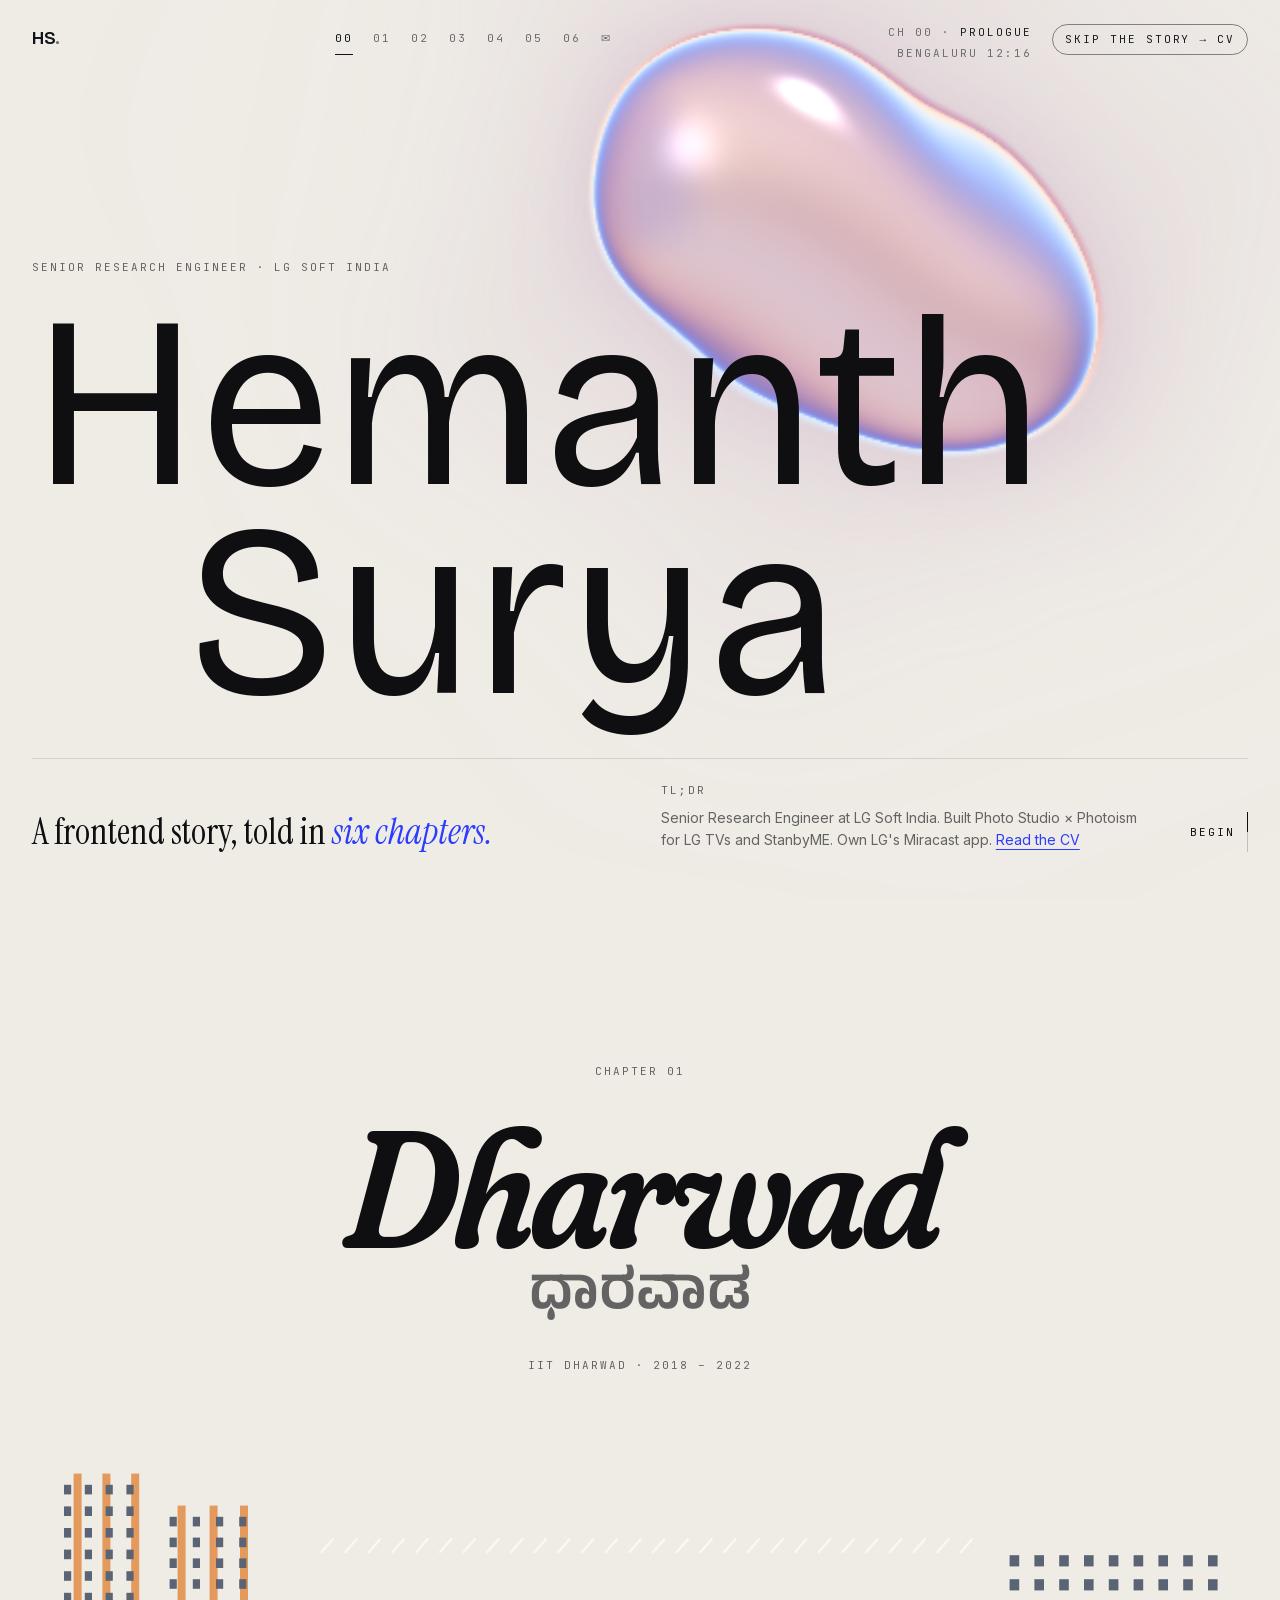
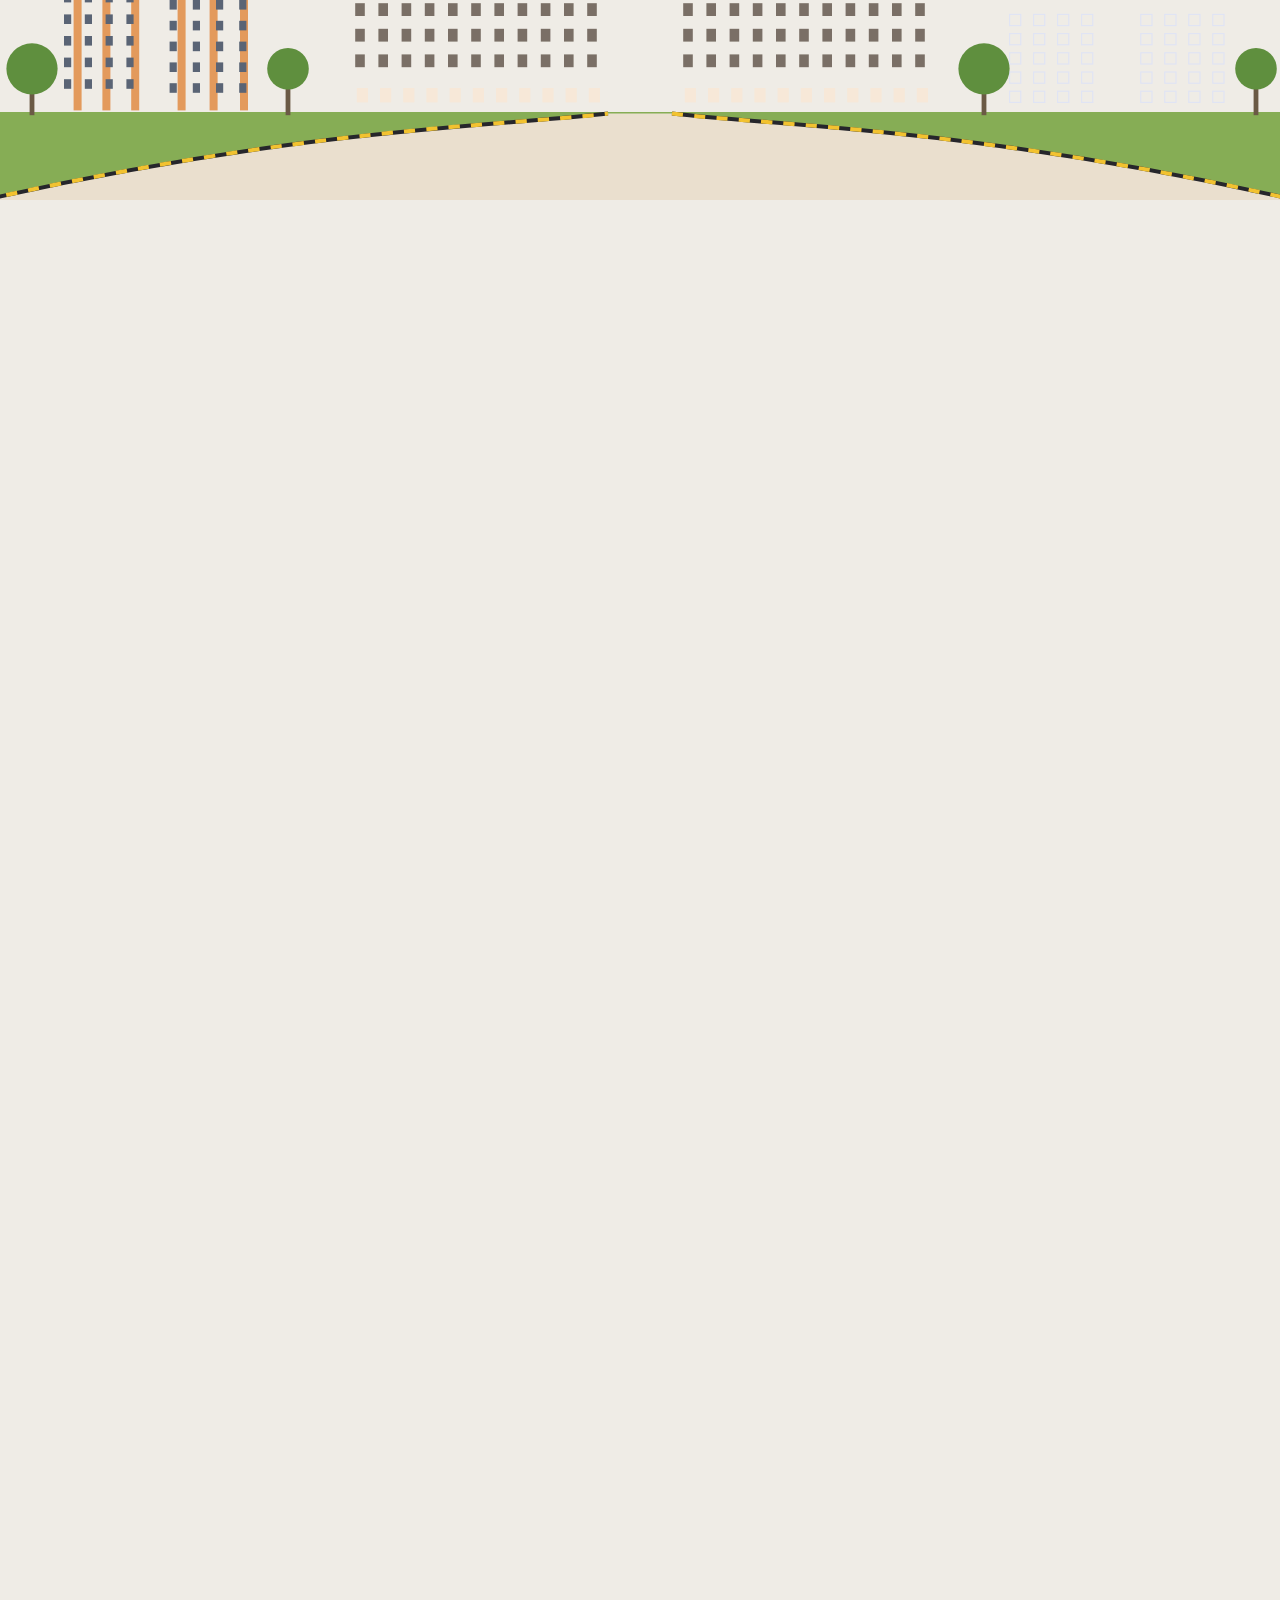
==== commit 3042e6b4: "Move the photo to the contact section; calm the prologue's type The name is plain ink again, with no" ====
--- a/index.html
+++ b/index.html
@@ -1 +1 @@
-<!DOCTYPE html><!--hq8Ia7HOvAs_aJj3JaiW4--><html lang="en" data-theme="light" class="__variable_739839 __variable_937831 __variable_8a0ba0 __variable_694534 __variable_320b98 __variable_3c0067 __variable_dffdaf __variable_3c5c77 __variable_e20fb1 __variable_0f7ed0"><head><meta charSet="utf-8"/><meta name="viewport" content="width=device-width, initial-scale=1"/><link rel="preload" href="/_next/static/media/5a4ccc80a3599b8f-s.p.woff2" as="font" crossorigin="" type="font/woff2"/><link rel="stylesheet" href="/_next/static/css/454d17bd1c348f55.css" data-precedence="next"/><link rel="stylesheet" href="/_next/static/css/8b493b69ad14efe4.css" data-precedence="next"/><link rel="preload" as="script" fetchPriority="low" href="/_next/static/chunks/webpack-40fd23dd5104b579.js"/><script src="/_next/static/chunks/5ef5f7b4-b8629d2538c26fba.js" async=""></script><script src="/_next/static/chunks/996-fa4aee635d3ee7a4.js" async=""></script><script src="/_next/static/chunks/main-app-54513da6111c6196.js" async=""></script><script src="/_next/static/chunks/3515bf5e-8ab6f913d3c2858b.js" async=""></script><script src="/_next/static/chunks/730-2b90c3c16f1f4fc4.js" async=""></script><script src="/_next/static/chunks/85-6fed1810f36b7e36.js" async=""></script><script src="/_next/static/chunks/app/page-eff28a6de07eac26.js" async=""></script><meta name="next-size-adjust" content=""/><meta name="theme-color" content="#efece6"/><title>Hemanth Surya — Frontend Engineer</title><meta name="description" content="A frontend story in six chapters: Senior Research Engineer at LG Soft India, Photo Studio × Photoism, three months in Seoul, and the things I build for fun."/><meta name="author" content="Hemanth Surya S"/><meta property="og:title" content="Hemanth Surya — Frontend Engineer"/><meta property="og:description" content="A frontend story in six chapters: Senior Research Engineer at LG Soft India, Photo Studio × Photoism, three months in Seoul, and the things I build for fun."/><meta property="og:site_name" content="Hemanth Surya"/><meta property="og:image" content="https://hemanthsuryya.github.io/og.png"/><meta property="og:image:width" content="1200"/><meta property="og:image:height" content="630"/><meta property="og:image:alt" content="Hemanth Surya — Frontend Engineer"/><meta property="og:type" content="website"/><meta name="twitter:card" content="summary_large_image"/><meta name="twitter:title" content="Hemanth Surya — Frontend Engineer"/><meta name="twitter:description" content="A frontend story in six chapters: Senior Research Engineer at LG Soft India, Photo Studio × Photoism, three months in Seoul, and the things I build for fun."/><meta name="twitter:image" content="https://hemanthsuryya.github.io/og.png"/><link rel="icon" href="/icon.svg?6415d9cb9873d76e" type="image/svg+xml" sizes="any"/><script>try{if(!matchMedia('(prefers-reduced-motion: reduce)').matches)document.documentElement.classList.add('motion')}catch(e){}</script><script src="/_next/static/chunks/polyfills-42372ed130431b0a.js" noModule=""></script></head><body><div hidden=""><!--$--><!--/$--></div><a href="#dharwad" class="label sr-only focus:not-sr-only focus:fixed focus:left-4 focus:top-4 focus:z-[90] focus:rounded-full focus:bg-cobalt focus:px-4 focus:py-2 focus:text-white">Skip to the story</a><div aria-hidden="true" class="sky-layer" data-seoul-vars="true"><svg class="absolute inset-0 h-full w-full" style="opacity:var(--night)"><circle cx="0.0%" cy="0.0%" r="1.6" fill="#fff" class="twinkle" style="animation-delay:0s"></circle><circle cx="92.2%" cy="43.8%" r="0.7" fill="#fff"></circle><circle cx="5.7%" cy="52.7%" r="0.7" fill="#fff"></circle><circle cx="55.8%" cy="37.2%" r="1.1" fill="#fff"></circle><circle cx="37.4%" cy="41.1%" r="0.7" fill="#fff" class="twinkle" style="animation-delay:1.6s"></circle><circle cx="45.3%" cy="22.3%" r="0.7" fill="#fff"></circle><circle cx="62.6%" cy="57.6%" r="1.1" fill="#fff"></circle><circle cx="16.6%" cy="31.1%" r="1.6" fill="#fff"></circle><circle cx="32.9%" cy="32.6%" r="0.7" fill="#fff" class="twinkle" style="animation-delay:3.2s"></circle><circle cx="54.0%" cy="5.0%" r="1.1" fill="#fff"></circle><circle cx="97.2%" cy="17.4%" r="0.7" fill="#fff"></circle><circle cx="82.1%" cy="47.4%" r="0.7" fill="#fff"></circle><circle cx="17.9%" cy="31.7%" r="1.1" fill="#fff" class="twinkle" style="animation-delay:1.2000000000000002s"></circle><circle cx="99.5%" cy="16.0%" r="0.7" fill="#fff"></circle><circle cx="81.6%" cy="59.1%" r="1.6" fill="#fff"></circle><circle cx="44.2%" cy="8.2%" r="1.1" fill="#fff"></circle><circle cx="92.7%" cy="42.3%" r="0.7" fill="#fff" class="twinkle" style="animation-delay:2.8000000000000003s"></circle><circle cx="43.4%" cy="22.5%" r="0.7" fill="#fff"></circle><circle cx="64.4%" cy="37.0%" r="1.1" fill="#fff"></circle><circle cx="32.3%" cy="14.9%" r="0.7" fill="#fff"></circle><circle cx="76.0%" cy="34.6%" r="0.7" fill="#fff" class="twinkle" style="animation-delay:0.8s"></circle><circle cx="55.6%" cy="23.4%" r="1.6" fill="#fff"></circle><circle cx="66.1%" cy="21.5%" r="0.7" fill="#fff"></circle><circle cx="41.9%" cy="1.8%" r="0.7" fill="#fff"></circle><circle cx="13.6%" cy="16.5%" r="1.1" fill="#fff" class="twinkle" style="animation-delay:2.4000000000000004s"></circle><circle cx="33.0%" cy="15.1%" r="0.7" fill="#fff"></circle><circle cx="49.5%" cy="59.6%" r="0.7" fill="#fff"></circle><circle cx="0.0%" cy="30.6%" r="1.1" fill="#fff"></circle><circle cx="16.2%" cy="8.8%" r="1.6" fill="#fff" class="twinkle" style="animation-delay:0.4s"></circle><circle cx="42.0%" cy="17.3%" r="0.7" fill="#fff"></circle><circle cx="98.5%" cy="21.1%" r="1.1" fill="#fff"></circle><circle cx="72.3%" cy="4.9%" r="0.7" fill="#fff"></circle><circle cx="28.6%" cy="52.8%" r="0.7" fill="#fff" class="twinkle" style="animation-delay:2s"></circle><circle cx="41.8%" cy="10.7%" r="1.1" fill="#fff"></circle><circle cx="20.1%" cy="50.9%" r="0.7" fill="#fff"></circle><circle cx="57.6%" cy="49.6%" r="1.6" fill="#fff"></circle><circle cx="98.2%" cy="22.6%" r="1.1" fill="#fff" class="twinkle" style="animation-delay:0s"></circle><circle cx="92.1%" cy="8.0%" r="0.7" fill="#fff"></circle><circle cx="47.0%" cy="52.3%" r="0.7" fill="#fff"></circle><circle cx="76.8%" cy="41.6%" r="1.1" fill="#fff"></circle><circle cx="59.7%" cy="13.8%" r="0.7" fill="#fff" class="twinkle" style="animation-delay:1.6s"></circle><circle cx="93.4%" cy="44.3%" r="0.7" fill="#fff"></circle><circle cx="45.3%" cy="27.9%" r="1.6" fill="#fff"></circle><circle cx="21.5%" cy="46.7%" r="0.7" fill="#fff"></circle><circle cx="69.5%" cy="20.5%" r="0.7" fill="#fff" class="twinkle" style="animation-delay:3.2s"></circle><circle cx="79.6%" cy="50.0%" r="1.1" fill="#fff"></circle><circle cx="28.3%" cy="47.3%" r="0.7" fill="#fff"></circle><circle cx="51.4%" cy="55.8%" r="0.7" fill="#fff"></circle><circle cx="14.3%" cy="36.7%" r="1.1" fill="#fff" class="twinkle" style="animation-delay:1.2000000000000002s"></circle><circle cx="11.4%" cy="48.3%" r="1.6" fill="#fff"></circle><circle cx="30.2%" cy="29.6%" r="0.7" fill="#fff"></circle><circle cx="11.6%" cy="22.5%" r="1.1" fill="#fff"></circle><circle cx="81.2%" cy="20.0%" r="0.7" fill="#fff" class="twinkle" style="animation-delay:2.8000000000000003s"></circle><circle cx="55.4%" cy="21.4%" r="0.7" fill="#fff"></circle><circle cx="40.5%" cy="2.5%" r="1.1" fill="#fff"></circle><circle cx="87.3%" cy="32.4%" r="0.7" fill="#fff"></circle><circle cx="47.5%" cy="36.6%" r="1.6" fill="#fff" class="twinkle" style="animation-delay:0.8s"></circle><circle cx="22.5%" cy="59.4%" r="1.1" fill="#fff"></circle><circle cx="30.9%" cy="42.4%" r="0.7" fill="#fff"></circle><circle cx="17.5%" cy="18.3%" r="0.7" fill="#fff"></circle><circle cx="17.0%" cy="58.3%" r="1.1" fill="#fff" class="twinkle" style="animation-delay:2.4000000000000004s"></circle><circle cx="8.2%" cy="35.4%" r="0.7" fill="#fff"></circle><circle cx="81.1%" cy="8.7%" r="0.7" fill="#fff"></circle><circle cx="1.7%" cy="36.7%" r="1.6" fill="#fff"></circle><circle cx="8.8%" cy="1.1%" r="0.7" fill="#fff" class="twinkle" style="animation-delay:0.4s"></circle><circle cx="7.8%" cy="59.7%" r="0.7" fill="#fff"></circle><circle cx="59.8%" cy="17.2%" r="1.1" fill="#fff"></circle><circle cx="24.1%" cy="6.7%" r="0.7" fill="#fff"></circle><circle cx="38.8%" cy="55.4%" r="0.7" fill="#fff" class="twinkle" style="animation-delay:2s"></circle><circle cx="32.8%" cy="25.1%" r="1.1" fill="#fff"></circle><circle cx="36.8%" cy="1.2%" r="1.6" fill="#fff"></circle><circle cx="50.7%" cy="38.5%" r="0.7" fill="#fff"></circle><circle cx="17.3%" cy="58.3%" r="1.1" fill="#fff" class="twinkle" style="animation-delay:0s"></circle><circle cx="2.9%" cy="11.7%" r="0.7" fill="#fff"></circle><circle cx="19.0%" cy="50.5%" r="0.7" fill="#fff"></circle><circle cx="59.5%" cy="40.4%" r="1.1" fill="#fff"></circle><circle cx="15.4%" cy="17.4%" r="0.7" fill="#fff" class="twinkle" style="animation-delay:1.6s"></circle><circle cx="69.3%" cy="46.2%" r="1.6" fill="#fff"></circle><circle cx="18.4%" cy="26.1%" r="1.1" fill="#fff"></circle><circle cx="4.4%" cy="36.0%" r="0.7" fill="#fff"></circle><circle cx="73.4%" cy="19.2%" r="0.7" fill="#fff" class="twinkle" style="animation-delay:3.2s"></circle><circle cx="43.1%" cy="54.2%" r="1.1" fill="#fff"></circle><circle cx="9.0%" cy="37.0%" r="0.7" fill="#fff"></circle><circle cx="27.7%" cy="45.0%" r="0.7" fill="#fff"></circle><circle cx="9.4%" cy="55.0%" r="1.6" fill="#fff" class="twinkle" style="animation-delay:1.2000000000000002s"></circle><circle cx="37.6%" cy="2.2%" r="0.7" fill="#fff"></circle><circle cx="48.5%" cy="45.0%" r="0.7" fill="#fff"></circle><circle cx="35.8%" cy="61.8%" r="1.1" fill="#fff"></circle><circle cx="44.4%" cy="18.9%" r="0.7" fill="#fff" class="twinkle" style="animation-delay:2.8000000000000003s"></circle><circle cx="92.8%" cy="34.3%" r="0.7" fill="#fff"></circle></svg></div><canvas aria-hidden="true" class="pointer-events-none fixed inset-0 z-0 h-full w-full"></canvas><div aria-hidden="true" class="cursor-ring" style="display:none;opacity:0"></div><div aria-hidden="true" class="cursor-dot" style="display:none;opacity:0"></div><div aria-hidden="true" class="progress-bar"></div><header class="fade-in-late pointer-events-none fixed inset-x-0 top-0 z-50 mix-blend-difference text-white"><div class="flex items-start justify-between gap-6 px-5 py-5 sm:px-8 sm:py-6"><a href="#top" class="pointer-events-auto font-display text-lg font-semibold tracking-tight">HS<span class="text-white/60">.</span><span class="sr-only"> Hemanth Surya, back to top</span></a><nav aria-label="Chapters" class="pointer-events-auto hidden items-center gap-1 lg:flex"><a href="#top" aria-current="step" class="label relative px-2 py-1.5 transition-colors text-white after:absolute after:inset-x-2 after:-bottom-0.5 after:h-px after:bg-white">00</a><a href="#dharwad" class="label relative px-2 py-1.5 transition-colors text-white/60 hover:text-white">01</a><a href="#bigscreen" class="label relative px-2 py-1.5 transition-colors text-white/60 hover:text-white">02</a><a href="#photo" class="label relative px-2 py-1.5 transition-colors text-white/60 hover:text-white">03</a><a href="#seoul" class="label relative px-2 py-1.5 transition-colors text-white/60 hover:text-white">04</a><a href="#now" class="label relative px-2 py-1.5 transition-colors text-white/60 hover:text-white">05</a><a href="#sidequests" class="label relative px-2 py-1.5 transition-colors text-white/60 hover:text-white">06</a><a href="#contact" class="label relative px-2 py-1.5 transition-colors text-white/60 hover:text-white">✉</a></nav><div class="pointer-events-auto flex items-start gap-5"><div class="label hidden text-right sm:block" aria-live="polite"><div><span class="text-white/60">Ch 00 · </span><span class="nav-label">Prologue</span></div><div class="mt-1 text-white/60">Bengaluru<!-- --> </div></div><a class="label rounded-full border border-white/50 px-3 py-1.5 transition-colors hover:bg-white hover:text-black" href="/cv/">Skip the story → CV</a></div></div></header><main class="relative z-10"><section id="top" data-section="hero" data-theme="light" class="hero"><div class="hero-stage flex min-h-[100svh] flex-col justify-end px-5 pb-10 pt-32 sm:px-8 sm:pb-12"><div class="hero-fade"><p class="label fade-in-late muted mb-6">Senior Research Engineer<!-- --> · <!-- -->LG Soft India</p></div><h1 class="display hero-name" aria-label="Hemanth Surya"><span class="mask whitespace-nowrap text-[20vw] sm:text-[19vw]" aria-hidden="true"><span class="char" style="--i:0;font-variation-settings:&quot;wght&quot; 380, &quot;wdth&quot; 100">H</span><span class="char" style="--i:1;font-variation-settings:&quot;wght&quot; 380, &quot;wdth&quot; 100">e</span><span class="char" style="--i:2;font-variation-settings:&quot;wght&quot; 380, &quot;wdth&quot; 100">m</span><span class="char" style="--i:3;font-variation-settings:&quot;wght&quot; 380, &quot;wdth&quot; 100">a</span><span class="char" style="--i:4;font-variation-settings:&quot;wght&quot; 380, &quot;wdth&quot; 100">n</span><span class="char" style="--i:5;font-variation-settings:&quot;wght&quot; 380, &quot;wdth&quot; 100">t</span><span class="char" style="--i:6;font-variation-settings:&quot;wght&quot; 380, &quot;wdth&quot; 100">h</span></span><span class="mask whitespace-nowrap text-[20vw] sm:text-[19vw] pl-[12vw]" aria-hidden="true"><span class="char" style="--i:7;font-variation-settings:&quot;wght&quot; 380, &quot;wdth&quot; 100">S</span><span class="char" style="--i:8;font-variation-settings:&quot;wght&quot; 380, &quot;wdth&quot; 100">u</span><span class="char" style="--i:9;font-variation-settings:&quot;wght&quot; 380, &quot;wdth&quot; 100">r</span><span class="char" style="--i:10;font-variation-settings:&quot;wght&quot; 380, &quot;wdth&quot; 100">y</span><span class="char" style="--i:11;font-variation-settings:&quot;wght&quot; 380, &quot;wdth&quot; 100">a</span></span></h1><div class="hero-fade"><div class="fade-in-late mt-10 grid gap-8 border-t hairline pt-6 md:grid-cols-[1.2fr_1fr_auto] md:items-end"><p class="max-w-xl font-serif text-3xl leading-[1.1] sm:text-4xl">A frontend story, told in <em class="accent">six chapters.</em></p><div class="text-sm"><p class="label muted mb-2">TL;DR</p><p class="muted leading-relaxed">Senior Research Engineer at LG Soft India. Built Photo Studio × Photoism for LG TVs and StanbyME. Own LG&#x27;s Miracast app.<!-- --> <a class="accent underline decoration-1 underline-offset-4" href="/cv/">Read the CV</a></p></div><a href="#dharwad" class="label flex items-center gap-3 self-end" aria-label="Begin the story">Begin<span class="relative block h-10 w-px overflow-hidden bg-current/20"><span class="scroll-cue absolute inset-x-0 top-0 h-1/2 bg-current"></span></span></a></div></div><div class="hw"><img width="900" height="900" alt="Hemanth, in front of red and gold autumn maples" class="hw-img" decoding="async" draggable="false" style="background-image:url(&quot;[data-uri]&quot;)"/><noscript><img src="/_next/static/media/me-autumn.bffe7eca.webp" width="900" height="900" alt="Hemanth, in front of red and gold autumn maples" class="hw-img"/></noscript></div><p class="hw-cap font-serif">Hi, I&#x27;m Hemanth.</p></div></section><section id="dharwad" data-section="dharwad" data-theme="light" data-chapter="01" class="chapter city-chapter" style="--span:5"><div class="stage "><div aria-hidden="true" class="skyline campus" data-p="true"><svg viewBox="0 0 1600 560" preserveAspectRatio="xMidYMax slice" class="h-full w-full"><path d="M786 120 L814 120 L814 330 L786 330 Z" pathLength="1" class="cd" style="--c:#f1e7d8"></path><path d="M778 104 L822 104 L822 124 L778 124 Z" pathLength="1" class="cd" style="--c:#fbf8f2"></path><rect x="70" y="150" width="120" height="300" pathLength="1" class="cd" style="--c:#fbf8f2"></rect><rect x="200" y="190" width="130" height="260" pathLength="1" class="cd" style="--c:#fbf8f2"></rect><rect x="92" y="152" width="10" height="296" fill="#e39a5c" class="cf-late"></rect><rect x="128" y="152" width="10" height="296" fill="#e39a5c" class="cf-late"></rect><rect x="164" y="152" width="10" height="296" fill="#e39a5c" class="cf-late"></rect><rect x="222" y="192" width="10" height="256" fill="#e39a5c" class="cf-late"></rect><rect x="262" y="192" width="10" height="256" fill="#e39a5c" class="cf-late"></rect><rect x="300" y="192" width="10" height="256" fill="#e39a5c" class="cf-late"></rect><g><rect x="80" y="166" width="9" height="12" fill="#5a6475" class="cw cw0"></rect><rect x="106" y="166" width="9" height="12" fill="#5a6475" class="cw cw2"></rect><rect x="132" y="166" width="9" height="12" fill="#5a6475" class="cw cw1"></rect><rect x="158" y="166" width="9" height="12" fill="#5a6475" class="cw cw2"></rect><rect x="80" y="193" width="9" height="12" fill="#5a6475" class="cw cw3"></rect><rect x="106" y="193" width="9" height="12" fill="#5a6475" class="cw cw3"></rect><rect x="132" y="193" width="9" height="12" fill="#5a6475" class="cw cw0"></rect><rect x="158" y="193" width="9" height="12" fill="#5a6475" class="cw cw0"></rect><rect x="80" y="220" width="9" height="12" fill="#5a6475" class="cw cw0"></rect><rect x="106" y="220" width="9" height="12" fill="#5a6475" class="cw cw4"></rect><rect x="132" y="220" width="9" height="12" fill="#5a6475" class="cw cw0"></rect><rect x="158" y="220" width="9" height="12" fill="#5a6475" class="cw cw3"></rect><rect x="80" y="247" width="9" height="12" fill="#5a6475" class="cw cw2"></rect><rect x="106" y="247" width="9" height="12" fill="#5a6475" class="cw cw0"></rect><rect x="132" y="247" width="9" height="12" fill="#5a6475" class="cw cw0"></rect><rect x="158" y="247" width="9" height="12" fill="#5a6475" class="cw cw3"></rect><rect x="80" y="274" width="9" height="12" fill="#5a6475" class="cw cw0"></rect><rect x="106" y="274" width="9" height="12" fill="#5a6475" class="cw cw0"></rect><rect x="132" y="274" width="9" height="12" fill="#5a6475" class="cw cw0"></rect><rect x="158" y="274" width="9" height="12" fill="#5a6475" class="cw cw1"></rect><rect x="80" y="301" width="9" height="12" fill="#5a6475" class="cw cw1"></rect><rect x="106" y="301" width="9" height="12" fill="#5a6475" class="cw cw0"></rect><rect x="132" y="301" width="9" height="12" fill="#5a6475" class="cw cw4"></rect><rect x="158" y="301" width="9" height="12" fill="#5a6475" class="cw cw4"></rect><rect x="80" y="328" width="9" height="12" fill="#5a6475" class="cw cw3"></rect><rect x="106" y="328" width="9" height="12" fill="#5a6475" class="cw cw3"></rect><rect x="132" y="328" width="9" height="12" fill="#5a6475" class="cw cw1"></rect><rect x="158" y="328" width="9" height="12" fill="#5a6475" class="cw cw5"></rect><rect x="80" y="355" width="9" height="12" fill="#5a6475" class="cw cw1"></rect><rect x="106" y="355" width="9" height="12" fill="#5a6475" class="cw cw0"></rect><rect x="132" y="355" width="9" height="12" fill="#5a6475" class="cw cw4"></rect><rect x="158" y="355" width="9" height="12" fill="#5a6475" class="cw cw1"></rect><rect x="80" y="382" width="9" height="12" fill="#5a6475" class="cw cw4"></rect><rect x="106" y="382" width="9" height="12" fill="#5a6475" class="cw cw0"></rect><rect x="132" y="382" width="9" height="12" fill="#5a6475" class="cw cw1"></rect><rect x="158" y="382" width="9" height="12" fill="#5a6475" class="cw cw5"></rect><rect x="80" y="409" width="9" height="12" fill="#5a6475" class="cw cw5"></rect><rect x="106" y="409" width="9" height="12" fill="#5a6475" class="cw cw1"></rect><rect x="132" y="409" width="9" height="12" fill="#5a6475" class="cw cw5"></rect><rect x="158" y="409" width="9" height="12" fill="#5a6475" class="cw cw0"></rect></g><g><rect x="212" y="206" width="9" height="12" fill="#5a6475" class="cw cw0"></rect><rect x="241" y="206" width="9" height="12" fill="#5a6475" class="cw cw3"></rect><rect x="270" y="206" width="9" height="12" fill="#5a6475" class="cw cw4"></rect><rect x="299" y="206" width="9" height="12" fill="#5a6475" class="cw cw1"></rect><rect x="212" y="232" width="9" height="12" fill="#5a6475" class="cw cw3"></rect><rect x="241" y="232" width="9" height="12" fill="#5a6475" class="cw cw0"></rect><rect x="270" y="232" width="9" height="12" fill="#5a6475" class="cw cw1"></rect><rect x="299" y="232" width="9" height="12" fill="#5a6475" class="cw cw2"></rect><rect x="212" y="258" width="9" height="12" fill="#5a6475" class="cw cw2"></rect><rect x="241" y="258" width="9" height="12" fill="#5a6475" class="cw cw4"></rect><rect x="270" y="258" width="9" height="12" fill="#5a6475" class="cw cw5"></rect><rect x="299" y="258" width="9" height="12" fill="#5a6475" class="cw cw3"></rect><rect x="212" y="284" width="9" height="12" fill="#5a6475" class="cw cw0"></rect><rect x="241" y="284" width="9" height="12" fill="#5a6475" class="cw cw1"></rect><rect x="270" y="284" width="9" height="12" fill="#5a6475" class="cw cw1"></rect><rect x="299" y="284" width="9" height="12" fill="#5a6475" class="cw cw3"></rect><rect x="212" y="310" width="9" height="12" fill="#5a6475" class="cw cw2"></rect><rect x="241" y="310" width="9" height="12" fill="#5a6475" class="cw cw0"></rect><rect x="270" y="310" width="9" height="12" fill="#5a6475" class="cw cw5"></rect><rect x="299" y="310" width="9" height="12" fill="#5a6475" class="cw cw2"></rect><rect x="212" y="336" width="9" height="12" fill="#5a6475" class="cw cw0"></rect><rect x="241" y="336" width="9" height="12" fill="#5a6475" class="cw cw2"></rect><rect x="270" y="336" width="9" height="12" fill="#5a6475" class="cw cw5"></rect><rect x="299" y="336" width="9" height="12" fill="#5a6475" class="cw cw3"></rect><rect x="212" y="362" width="9" height="12" fill="#5a6475" class="cw cw1"></rect><rect x="241" y="362" width="9" height="12" fill="#5a6475" class="cw cw3"></rect><rect x="270" y="362" width="9" height="12" fill="#5a6475" class="cw cw2"></rect><rect x="299" y="362" width="9" height="12" fill="#5a6475" class="cw cw1"></rect><rect x="212" y="388" width="9" height="12" fill="#5a6475" class="cw cw0"></rect><rect x="241" y="388" width="9" height="12" fill="#5a6475" class="cw cw3"></rect><rect x="270" y="388" width="9" height="12" fill="#5a6475" class="cw cw3"></rect><rect x="299" y="388" width="9" height="12" fill="#5a6475" class="cw cw4"></rect><rect x="212" y="414" width="9" height="12" fill="#5a6475" class="cw cw1"></rect><rect x="241" y="414" width="9" height="12" fill="#5a6475" class="cw cw1"></rect><rect x="270" y="414" width="9" height="12" fill="#5a6475" class="cw cw4"></rect><rect x="299" y="414" width="9" height="12" fill="#5a6475" class="cw cw3"></rect></g><rect x="1250" y="240" width="290" height="80" pathLength="1" class="cd" style="--c:#fbf8f2"></rect><rect x="1250" y="318" width="290" height="132" pathLength="1" class="cd" style="--c:#3b4a8c"></rect><rect x="1384" y="250" width="22" height="200" pathLength="1" class="cd" style="--c:#3aa6a0"></rect><g class="cf-late"><rect x="1262" y="328" width="14" height="14" fill="none" stroke="#dfe3f5" stroke-width="1.4"></rect><rect x="1262" y="352" width="14" height="14" fill="none" stroke="#dfe3f5" stroke-width="1.4"></rect><rect x="1262" y="376" width="14" height="14" fill="none" stroke="#dfe3f5" stroke-width="1.4"></rect><rect x="1262" y="400" width="14" height="14" fill="none" stroke="#dfe3f5" stroke-width="1.4"></rect><rect x="1262" y="424" width="14" height="14" fill="none" stroke="#dfe3f5" stroke-width="1.4"></rect></g><g class="cf-late"><rect x="1292" y="328" width="14" height="14" fill="none" stroke="#dfe3f5" stroke-width="1.4"></rect><rect x="1292" y="352" width="14" height="14" fill="none" stroke="#dfe3f5" stroke-width="1.4"></rect><rect x="1292" y="376" width="14" height="14" fill="none" stroke="#dfe3f5" stroke-width="1.4"></rect><rect x="1292" y="400" width="14" height="14" fill="none" stroke="#dfe3f5" stroke-width="1.4"></rect><rect x="1292" y="424" width="14" height="14" fill="none" stroke="#dfe3f5" stroke-width="1.4"></rect></g><g class="cf-late"><rect x="1322" y="328" width="14" height="14" fill="none" stroke="#dfe3f5" stroke-width="1.4"></rect><rect x="1322" y="352" width="14" height="14" fill="none" stroke="#dfe3f5" stroke-width="1.4"></rect><rect x="1322" y="376" width="14" height="14" fill="none" stroke="#dfe3f5" stroke-width="1.4"></rect><rect x="1322" y="400" width="14" height="14" fill="none" stroke="#dfe3f5" stroke-width="1.4"></rect><rect x="1322" y="424" width="14" height="14" fill="none" stroke="#dfe3f5" stroke-width="1.4"></rect></g><g class="cf-late"><rect x="1352" y="328" width="14" height="14" fill="none" stroke="#dfe3f5" stroke-width="1.4"></rect><rect x="1352" y="352" width="14" height="14" fill="none" stroke="#dfe3f5" stroke-width="1.4"></rect><rect x="1352" y="376" width="14" height="14" fill="none" stroke="#dfe3f5" stroke-width="1.4"></rect><rect x="1352" y="400" width="14" height="14" fill="none" stroke="#dfe3f5" stroke-width="1.4"></rect><rect x="1352" y="424" width="14" height="14" fill="none" stroke="#dfe3f5" stroke-width="1.4"></rect></g><g class="cf-late"><rect x="1426" y="328" width="14" height="14" fill="none" stroke="#dfe3f5" stroke-width="1.4"></rect><rect x="1426" y="352" width="14" height="14" fill="none" stroke="#dfe3f5" stroke-width="1.4"></rect><rect x="1426" y="376" width="14" height="14" fill="none" stroke="#dfe3f5" stroke-width="1.4"></rect><rect x="1426" y="400" width="14" height="14" fill="none" stroke="#dfe3f5" stroke-width="1.4"></rect><rect x="1426" y="424" width="14" height="14" fill="none" stroke="#dfe3f5" stroke-width="1.4"></rect></g><g class="cf-late"><rect x="1456" y="328" width="14" height="14" fill="none" stroke="#dfe3f5" stroke-width="1.4"></rect><rect x="1456" y="352" width="14" height="14" fill="none" stroke="#dfe3f5" stroke-width="1.4"></rect><rect x="1456" y="376" width="14" height="14" fill="none" stroke="#dfe3f5" stroke-width="1.4"></rect><rect x="1456" y="400" width="14" height="14" fill="none" stroke="#dfe3f5" stroke-width="1.4"></rect><rect x="1456" y="424" width="14" height="14" fill="none" stroke="#dfe3f5" stroke-width="1.4"></rect></g><g class="cf-late"><rect x="1486" y="328" width="14" height="14" fill="none" stroke="#dfe3f5" stroke-width="1.4"></rect><rect x="1486" y="352" width="14" height="14" fill="none" stroke="#dfe3f5" stroke-width="1.4"></rect><rect x="1486" y="376" width="14" height="14" fill="none" stroke="#dfe3f5" stroke-width="1.4"></rect><rect x="1486" y="400" width="14" height="14" fill="none" stroke="#dfe3f5" stroke-width="1.4"></rect><rect x="1486" y="424" width="14" height="14" fill="none" stroke="#dfe3f5" stroke-width="1.4"></rect></g><g class="cf-late"><rect x="1516" y="328" width="14" height="14" fill="none" stroke="#dfe3f5" stroke-width="1.4"></rect><rect x="1516" y="352" width="14" height="14" fill="none" stroke="#dfe3f5" stroke-width="1.4"></rect><rect x="1516" y="376" width="14" height="14" fill="none" stroke="#dfe3f5" stroke-width="1.4"></rect><rect x="1516" y="400" width="14" height="14" fill="none" stroke="#dfe3f5" stroke-width="1.4"></rect><rect x="1516" y="424" width="14" height="14" fill="none" stroke="#dfe3f5" stroke-width="1.4"></rect></g><g><rect x="1262" y="254" width="12" height="14" fill="#5a6475" class="cw cw0"></rect><rect x="1293" y="254" width="12" height="14" fill="#5a6475" class="cw cw1"></rect><rect x="1324" y="254" width="12" height="14" fill="#5a6475" class="cw cw4"></rect><rect x="1355" y="254" width="12" height="14" fill="#5a6475" class="cw cw0"></rect><rect x="1386" y="254" width="12" height="14" fill="#5a6475" class="cw cw4"></rect><rect x="1417" y="254" width="12" height="14" fill="#5a6475" class="cw cw5"></rect><rect x="1448" y="254" width="12" height="14" fill="#5a6475" class="cw cw2"></rect><rect x="1479" y="254" width="12" height="14" fill="#5a6475" class="cw cw0"></rect><rect x="1510" y="254" width="12" height="14" fill="#5a6475" class="cw cw0"></rect><rect x="1262" y="284" width="12" height="14" fill="#5a6475" class="cw cw2"></rect><rect x="1293" y="284" width="12" height="14" fill="#5a6475" class="cw cw2"></rect><rect x="1324" y="284" width="12" height="14" fill="#5a6475" class="cw cw4"></rect><rect x="1355" y="284" width="12" height="14" fill="#5a6475" class="cw cw2"></rect><rect x="1386" y="284" width="12" height="14" fill="#5a6475" class="cw cw1"></rect><rect x="1417" y="284" width="12" height="14" fill="#5a6475" class="cw cw2"></rect><rect x="1448" y="284" width="12" height="14" fill="#5a6475" class="cw cw4"></rect><rect x="1479" y="284" width="12" height="14" fill="#5a6475" class="cw cw0"></rect><rect x="1510" y="284" width="12" height="14" fill="#5a6475" class="cw cw0"></rect></g><rect x="430" y="300" width="330" height="110" pathLength="1" class="cd" style="--c:#f1e7d8"></rect><rect x="840" y="300" width="330" height="110" pathLength="1" class="cd" style="--c:#f1e7d8"></rect><rect x="430" y="408" width="330" height="44" pathLength="1" class="cd" style="--c:#c8653f"></rect><rect x="840" y="408" width="330" height="44" pathLength="1" class="cd" style="--c:#c8653f"></rect><rect x="392" y="352" width="46" height="100" pathLength="1" class="cd" style="--c:#f1e7d8"></rect><rect x="1162" y="352" width="46" height="100" pathLength="1" class="cd" style="--c:#f1e7d8"></rect><path d="M380 348 L450 348 L450 356 L380 356 Z" pathLength="1" class="cd" style="--c:#fbf8f2"></path><path d="M1150 348 L1220 348 L1220 356 L1150 356 Z" pathLength="1" class="cd" style="--c:#fbf8f2"></path><g><rect x="444" y="314" width="12" height="16" fill="#7a6f66" class="cw cw0"></rect><rect x="473" y="314" width="12" height="16" fill="#7a6f66" class="cw cw2"></rect><rect x="502" y="314" width="12" height="16" fill="#7a6f66" class="cw cw1"></rect><rect x="531" y="314" width="12" height="16" fill="#7a6f66" class="cw cw0"></rect><rect x="560" y="314" width="12" height="16" fill="#7a6f66" class="cw cw5"></rect><rect x="589" y="314" width="12" height="16" fill="#7a6f66" class="cw cw2"></rect><rect x="618" y="314" width="12" height="16" fill="#7a6f66" class="cw cw3"></rect><rect x="647" y="314" width="12" height="16" fill="#7a6f66" class="cw cw2"></rect><rect x="676" y="314" width="12" height="16" fill="#7a6f66" class="cw cw2"></rect><rect x="705" y="314" width="12" height="16" fill="#7a6f66" class="cw cw1"></rect><rect x="734" y="314" width="12" height="16" fill="#7a6f66" class="cw cw1"></rect><rect x="444" y="346" width="12" height="16" fill="#7a6f66" class="cw cw4"></rect><rect x="473" y="346" width="12" height="16" fill="#7a6f66" class="cw cw0"></rect><rect x="502" y="346" width="12" height="16" fill="#7a6f66" class="cw cw2"></rect><rect x="531" y="346" width="12" height="16" fill="#7a6f66" class="cw cw3"></rect><rect x="560" y="346" width="12" height="16" fill="#7a6f66" class="cw cw4"></rect><rect x="589" y="346" width="12" height="16" fill="#7a6f66" class="cw cw2"></rect><rect x="618" y="346" width="12" height="16" fill="#7a6f66" class="cw cw0"></rect><rect x="647" y="346" width="12" height="16" fill="#7a6f66" class="cw cw1"></rect><rect x="676" y="346" width="12" height="16" fill="#7a6f66" class="cw cw4"></rect><rect x="705" y="346" width="12" height="16" fill="#7a6f66" class="cw cw3"></rect><rect x="734" y="346" width="12" height="16" fill="#7a6f66" class="cw cw3"></rect><rect x="444" y="378" width="12" height="16" fill="#7a6f66" class="cw cw2"></rect><rect x="473" y="378" width="12" height="16" fill="#7a6f66" class="cw cw1"></rect><rect x="502" y="378" width="12" height="16" fill="#7a6f66" class="cw cw1"></rect><rect x="531" y="378" width="12" height="16" fill="#7a6f66" class="cw cw4"></rect><rect x="560" y="378" width="12" height="16" fill="#7a6f66" class="cw cw0"></rect><rect x="589" y="378" width="12" height="16" fill="#7a6f66" class="cw cw1"></rect><rect x="618" y="378" width="12" height="16" fill="#7a6f66" class="cw cw3"></rect><rect x="647" y="378" width="12" height="16" fill="#7a6f66" class="cw cw4"></rect><rect x="676" y="378" width="12" height="16" fill="#7a6f66" class="cw cw0"></rect><rect x="705" y="378" width="12" height="16" fill="#7a6f66" class="cw cw2"></rect><rect x="734" y="378" width="12" height="16" fill="#7a6f66" class="cw cw5"></rect></g><g><rect x="854" y="314" width="12" height="16" fill="#7a6f66" class="cw cw0"></rect><rect x="883" y="314" width="12" height="16" fill="#7a6f66" class="cw cw4"></rect><rect x="912" y="314" width="12" height="16" fill="#7a6f66" class="cw cw4"></rect><rect x="941" y="314" width="12" height="16" fill="#7a6f66" class="cw cw5"></rect><rect x="970" y="314" width="12" height="16" fill="#7a6f66" class="cw cw5"></rect><rect x="999" y="314" width="12" height="16" fill="#7a6f66" class="cw cw5"></rect><rect x="1028" y="314" width="12" height="16" fill="#7a6f66" class="cw cw3"></rect><rect x="1057" y="314" width="12" height="16" fill="#7a6f66" class="cw cw4"></rect><rect x="1086" y="314" width="12" height="16" fill="#7a6f66" class="cw cw4"></rect><rect x="1115" y="314" width="12" height="16" fill="#7a6f66" class="cw cw0"></rect><rect x="1144" y="314" width="12" height="16" fill="#7a6f66" class="cw cw5"></rect><rect x="854" y="346" width="12" height="16" fill="#7a6f66" class="cw cw4"></rect><rect x="883" y="346" width="12" height="16" fill="#7a6f66" class="cw cw4"></rect><rect x="912" y="346" width="12" height="16" fill="#7a6f66" class="cw cw2"></rect><rect x="941" y="346" width="12" height="16" fill="#7a6f66" class="cw cw4"></rect><rect x="970" y="346" width="12" height="16" fill="#7a6f66" class="cw cw5"></rect><rect x="999" y="346" width="12" height="16" fill="#7a6f66" class="cw cw4"></rect><rect x="1028" y="346" width="12" height="16" fill="#7a6f66" class="cw cw0"></rect><rect x="1057" y="346" width="12" height="16" fill="#7a6f66" class="cw cw5"></rect><rect x="1086" y="346" width="12" height="16" fill="#7a6f66" class="cw cw5"></rect><rect x="1115" y="346" width="12" height="16" fill="#7a6f66" class="cw cw2"></rect><rect x="1144" y="346" width="12" height="16" fill="#7a6f66" class="cw cw5"></rect><rect x="854" y="378" width="12" height="16" fill="#7a6f66" class="cw cw3"></rect><rect x="883" y="378" width="12" height="16" fill="#7a6f66" class="cw cw0"></rect><rect x="912" y="378" width="12" height="16" fill="#7a6f66" class="cw cw0"></rect><rect x="941" y="378" width="12" height="16" fill="#7a6f66" class="cw cw5"></rect><rect x="970" y="378" width="12" height="16" fill="#7a6f66" class="cw cw1"></rect><rect x="999" y="378" width="12" height="16" fill="#7a6f66" class="cw cw3"></rect><rect x="1028" y="378" width="12" height="16" fill="#7a6f66" class="cw cw2"></rect><rect x="1057" y="378" width="12" height="16" fill="#7a6f66" class="cw cw0"></rect><rect x="1086" y="378" width="12" height="16" fill="#7a6f66" class="cw cw5"></rect><rect x="1115" y="378" width="12" height="16" fill="#7a6f66" class="cw cw5"></rect><rect x="1144" y="378" width="12" height="16" fill="#7a6f66" class="cw cw2"></rect></g><g><rect x="446" y="420" width="14" height="18" fill="#f7e8d8" class="cw cw0"></rect><rect x="475" y="420" width="14" height="18" fill="#f7e8d8" class="cw cw1"></rect><rect x="504" y="420" width="14" height="18" fill="#f7e8d8" class="cw cw5"></rect><rect x="533" y="420" width="14" height="18" fill="#f7e8d8" class="cw cw4"></rect><rect x="562" y="420" width="14" height="18" fill="#f7e8d8" class="cw cw0"></rect><rect x="591" y="420" width="14" height="18" fill="#f7e8d8" class="cw cw4"></rect><rect x="620" y="420" width="14" height="18" fill="#f7e8d8" class="cw cw4"></rect><rect x="649" y="420" width="14" height="18" fill="#f7e8d8" class="cw cw3"></rect><rect x="678" y="420" width="14" height="18" fill="#f7e8d8" class="cw cw3"></rect><rect x="707" y="420" width="14" height="18" fill="#f7e8d8" class="cw cw5"></rect><rect x="736" y="420" width="14" height="18" fill="#f7e8d8" class="cw cw3"></rect></g><g><rect x="856" y="420" width="14" height="18" fill="#f7e8d8" class="cw cw0"></rect><rect x="885" y="420" width="14" height="18" fill="#f7e8d8" class="cw cw2"></rect><rect x="914" y="420" width="14" height="18" fill="#f7e8d8" class="cw cw2"></rect><rect x="943" y="420" width="14" height="18" fill="#f7e8d8" class="cw cw4"></rect><rect x="972" y="420" width="14" height="18" fill="#f7e8d8" class="cw cw0"></rect><rect x="1001" y="420" width="14" height="18" fill="#f7e8d8" class="cw cw0"></rect><rect x="1030" y="420" width="14" height="18" fill="#f7e8d8" class="cw cw5"></rect><rect x="1059" y="420" width="14" height="18" fill="#f7e8d8" class="cw cw5"></rect><rect x="1088" y="420" width="14" height="18" fill="#f7e8d8" class="cw cw5"></rect><rect x="1117" y="420" width="14" height="18" fill="#f7e8d8" class="cw cw4"></rect><rect x="1146" y="420" width="14" height="18" fill="#f7e8d8" class="cw cw1"></rect></g><rect x="760" y="380" width="80" height="72" pathLength="1" class="cd" style="--c:#e9dccb"></rect><rect x="399" y="236" width="10" height="216" pathLength="1" class="cd" style="--c:#c8653f"></rect><rect x="605" y="236" width="10" height="216" pathLength="1" class="cd" style="--c:#c8653f"></rect><rect x="985" y="236" width="10" height="216" pathLength="1" class="cd" style="--c:#c8653f"></rect><rect x="1191" y="236" width="10" height="216" pathLength="1" class="cd" style="--c:#c8653f"></rect><path d="M392 222 L1208 222 L1208 234 L392 234 Z" pathLength="1" class="cd" style="--c:#c8653f"></path><path d="M392 250 L1208 250 L1208 258 L392 258 Z" pathLength="1" class="cd" style="--c:#c8653f"></path><line x1="402" y1="250" x2="416" y2="234" class="lv lv0"></line><line x1="431.6" y1="250" x2="445.6" y2="234" class="lv lv0"></line><line x1="461.2" y1="250" x2="475.2" y2="234" class="lv lv0"></line><line x1="490.8" y1="250" x2="504.8" y2="234" class="lv lv1"></line><line x1="520.4" y1="250" x2="534.4" y2="234" class="lv lv1"></line><line x1="550" y1="250" x2="564" y2="234" class="lv lv1"></line><line x1="579.6" y1="250" x2="593.6" y2="234" class="lv lv2"></line><line x1="609.2" y1="250" x2="623.2" y2="234" class="lv lv2"></line><line x1="638.8" y1="250" x2="652.8" y2="234" class="lv lv2"></line><line x1="668.4000000000001" y1="250" x2="682.4000000000001" y2="234" class="lv lv3"></line><line x1="698" y1="250" x2="712" y2="234" class="lv lv3"></line><line x1="727.6" y1="250" x2="741.6" y2="234" class="lv lv3"></line><line x1="757.2" y1="250" x2="771.2" y2="234" class="lv lv4"></line><line x1="786.8" y1="250" x2="800.8" y2="234" class="lv lv4"></line><line x1="816.4000000000001" y1="250" x2="830.4000000000001" y2="234" class="lv lv4"></line><line x1="846" y1="250" x2="860" y2="234" class="lv lv5"></line><line x1="875.6" y1="250" x2="889.6" y2="234" class="lv lv5"></line><line x1="905.2" y1="250" x2="919.2" y2="234" class="lv lv5"></line><line x1="934.8000000000001" y1="250" x2="948.8000000000001" y2="234" class="lv lv6"></line><line x1="964.4" y1="250" x2="978.4" y2="234" class="lv lv6"></line><line x1="994" y1="250" x2="1008" y2="234" class="lv lv6"></line><line x1="1023.6" y1="250" x2="1037.6" y2="234" class="lv lv7"></line><line x1="1053.2" y1="250" x2="1067.2" y2="234" class="lv lv7"></line><line x1="1082.8000000000002" y1="250" x2="1096.8000000000002" y2="234" class="lv lv7"></line><line x1="1112.4" y1="250" x2="1126.4" y2="234" class="lv lv8"></line><line x1="1142" y1="250" x2="1156" y2="234" class="lv lv8"></line><line x1="1171.6" y1="250" x2="1185.6" y2="234" class="lv lv8"></line><line x1="1201.2" y1="250" x2="1215.2" y2="234" class="lv lv9"></line><rect x="0" y="450" width="1600" height="110" fill="#86ad55" class="cf"></rect><path d="M-20 560 C 380 470 620 468 760 452 L 840 452 C 980 468 1220 470 1620 560 Z" fill="#eadfce" class="cf"></path><path d="M-20 560 C 380 470 620 468 760 452 M840 452 C 980 468 1220 470 1620 560" class="curb curb-base cf"></path><path d="M-20 560 C 380 470 620 468 760 452 M840 452 C 980 468 1220 470 1620 560" class="curb cf"></path><g class="cf-late"><rect x="37" y="404" width="6" height="50" fill="#6b5a45"></rect><circle cx="40" cy="396" r="32" fill="#5f8f3e"></circle></g><g class="cf-late"><rect x="357" y="404" width="6" height="50" fill="#6b5a45"></rect><circle cx="360" cy="396" r="26" fill="#5f8f3e"></circle></g><g class="cf-late"><rect x="1227" y="404" width="6" height="50" fill="#6b5a45"></rect><circle cx="1230" cy="396" r="32" fill="#5f8f3e"></circle></g><g class="cf-late"><rect x="1567" y="404" width="6" height="50" fill="#6b5a45"></rect><circle cx="1570" cy="396" r="26" fill="#5f8f3e"></circle></g></svg></div><div data-beat="true" data-w="0.7" class="beat  title-beat"><p class="label muted cap-in">Chapter <!-- -->01</p><h2 class="chapter-title"><span data-roulette="true" data-final="f-fraunces" class="roul f-fraunces ">Dharwad</span><span class="chapter-title-kn kn-anek" lang="kn">ಧಾರವಾಡ</span></h2><p class="label muted cap-in">IIT Dharwad · 2018 – 2022</p></div><div data-beat="true" data-w="1.3" class="beat  "><p class="label muted cap-in">2018 – 2022 · B.Tech, Computer Science and Engineering</p><p class="big iit-line"><span class="ln "><span class="ln-in" style="--i:0"><span class="iit" data-text="IIT">IIT</span></span></span><span class="ln "><span class="ln-in" style="--i:1"><span class="f-fraunces iit-city">Dharwad.</span></span></span></p><p class="cap cap-in kn-serif iit-kn" lang="kn">ಭಾರತೀಯ ತಂತ್ರಜ್ಞಾನ ಸಂಸ್ಥೆ ಧಾರವಾಡ</p><p class="cap cap-in ">Indian Institute of Technology Dharwad: one of India&#x27;s newest IITs, founded in 2016.</p></div><div data-beat="true" data-w="1" class="beat  "><p class="big text-[13vw] md:text-[7.5vw]"><span class="ln "><span class="ln-in" style="--i:0"><span class="f-serif ">I learned to</span></span></span><span class="ln "><span class="ln-in" style="--i:1"><span class="glitch f-display" data-text="break things.">break things.</span></span></span></p><p class="cap cap-in ">Finalist, Payatu Infosec CTF at the Inter-IIT Tech Meet, 2019. Then a talk on cybersecurity at GirlScript Hubli-Dharwad.</p></div><div data-beat="true" data-w="1" class="beat  "><p class="big text-[13vw] md:text-[7.5vw]"><span class="ln "><span class="ln-in" style="--i:0"><span class="f-display ">And I</span></span></span><span class="ln "><span class="ln-in" style="--i:1"><span class="f-fraunces ">sang.</span></span></span></p><svg aria-hidden="true" viewBox="0 0 800 120" class="waveform cap-in"><path d="M0 60 L20 66.78607530106315 L40 76.42883686364678 L60 70.33764101869136 L80 46.62134069978537 L100 26.094338806913655 L120 31.167821470377127 L140 60.638437287955064 L160 89.07312836304236 L180 92.35807916165645 L200 71.67811829420779 L220 50.01723405102439 L240 46.118611027068134 L260 55.62737011223036 L280 59.899923445286866 L300 50.72868625237565 L320 41.18393256949403 L340 49.522217552688815 L360 75.09064983999569 L380 95.22391871255164 L400 88.3574722964982 L420 58.09717441796099 L440 30.92972387259645 L460 29.40147210211459 L480 49.98583923237447 L500 69.40958324743399 L520 71.19689869160847 L540 62.05551900266423 L560 60.39885072188153 L580 71.80258900128317 L600 81.02182293432818 L620 70.40962741360819 L640 43.21154685868047 L660 23.702020606101676 L680 32.33826972204175 L700 63.12992058033937 L720 88.81639114397137 L740 88.6466321249194 L760 68.41109504296027 L780 51.38255698840373 L800 51.599814868885694" class="wf-a"></path><path d="M0 60 L20 66.78607530106315 L40 76.42883686364678 L60 70.33764101869136 L80 46.62134069978537 L100 26.094338806913655 L120 31.167821470377127 L140 60.638437287955064 L160 89.07312836304236 L180 92.35807916165645 L200 71.67811829420779 L220 50.01723405102439 L240 46.118611027068134 L260 55.62737011223036 L280 59.899923445286866 L300 50.72868625237565 L320 41.18393256949403 L340 49.522217552688815 L360 75.09064983999569 L380 95.22391871255164 L400 88.3574722964982 L420 58.09717441796099 L440 30.92972387259645 L460 29.40147210211459 L480 49.98583923237447 L500 69.40958324743399 L520 71.19689869160847 L540 62.05551900266423 L560 60.39885072188153 L580 71.80258900128317 L600 81.02182293432818 L620 70.40962741360819 L640 43.21154685868047 L660 23.702020606101676 L680 32.33826972204175 L700 63.12992058033937 L720 88.81639114397137 L740 88.6466321249194 L760 68.41109504296027 L780 51.38255698840373 L800 51.599814868885694" class="wf-b"></path></svg><p class="cap cap-in ">Winner, Solo Singing and Battle of Bands, 2021.</p></div><div data-beat="true" data-w="1" class="beat  "><p class="big text-[12vw] md:text-[6.5vw]"><span class="ln "><span class="ln-in" style="--i:0"><span class="f-anton ">2021.</span></span></span><span class="ln "><span class="ln-in" style="--i:1"><span class="f-serif ">An internship at LG.</span></span></span></p><p class="cap cap-in ">LG Soft India · a social TV app in React.js and EnactJS.</p></div></div></section><section id="bigscreen" data-section="bigscreen" data-theme="light" data-chapter="02" class="chapter city-chapter" style="--span:8"><div class="stage "><div aria-hidden="true" class="city-watermark kn-anek" lang="kn" data-p="true">ನಮ್ಮ ಬೆಂಗಳೂರು</div><div aria-hidden="true" class="skyline bengaluru" data-p="true"><svg viewBox="0 0 1600 560" preserveAspectRatio="xMidYMax slice" class="h-full w-full"><g class="lyr lyr-far"><g><g><rect x="960" y="220" width="90" height="230" fill="#b7c7d8"></rect><rect x="964" y="226" width="82" height="4" fill="#dfe9f3" opacity="0.5000657415017792"></rect><rect x="964" y="240" width="82" height="4" fill="#dfe9f3" opacity="0.8049174204025964"></rect><rect x="964" y="254" width="82" height="4" fill="#dfe9f3" opacity="0.8470847064382792"></rect><rect x="964" y="268" width="82" height="4" fill="#dfe9f3" opacity="0.7526611081569741"></rect><rect x="964" y="282" width="82" height="4" fill="#dfe9f3" opacity="0.5752447942622214"></rect><rect x="964" y="296" width="82" height="4" fill="#dfe9f3" opacity="0.739257165155959"></rect><rect x="964" y="310" width="82" height="4" fill="#dfe9f3" opacity="0.8951747762016835"></rect><rect x="964" y="324" width="82" height="4" fill="#dfe9f3" opacity="0.6024636216938792"></rect><rect x="964" y="338" width="82" height="4" fill="#dfe9f3" opacity="0.6060898090275423"></rect><rect x="964" y="352" width="82" height="4" fill="#dfe9f3" opacity="0.751420325902952"></rect><rect x="964" y="366" width="82" height="4" fill="#dfe9f3" opacity="0.5214174509148195"></rect><rect x="964" y="380" width="82" height="4" fill="#dfe9f3" opacity="0.8630975253708184"></rect><rect x="964" y="394" width="82" height="4" fill="#dfe9f3" opacity="0.6801089073438704"></rect><rect x="964" y="408" width="82" height="4" fill="#dfe9f3" opacity="0.7904057284306762"></rect><rect x="964" y="422" width="82" height="4" fill="#dfe9f3" opacity="0.5490777343740117"></rect><rect x="964" y="436" width="82" height="4" fill="#dfe9f3" opacity="0.5494816240153656"></rect><rect x="1015.8" y="220" width="10.799999999999999" height="230" fill="#ffffff" opacity="0.35" class="glint" style="animation-delay:0s"></rect></g><g><rect x="1060" y="160" width="70" height="290" fill="#9fb3c8"></rect><rect x="1064" y="166" width="62" height="4" fill="#dfe9f3" opacity="0.5376548262488352"></rect><rect x="1064" y="180" width="62" height="4" fill="#dfe9f3" opacity="0.5646647641736384"></rect><rect x="1064" y="194" width="62" height="4" fill="#dfe9f3" opacity="0.5206914663411172"></rect><rect x="1064" y="208" width="62" height="4" fill="#dfe9f3" opacity="0.6614747951559139"></rect><rect x="1064" y="222" width="62" height="4" fill="#dfe9f3" opacity="0.8068821854455779"></rect><rect x="1064" y="236" width="62" height="4" fill="#dfe9f3" opacity="0.6688907838281667"></rect><rect x="1064" y="250" width="62" height="4" fill="#dfe9f3" opacity="0.647403799997365"></rect><rect x="1064" y="264" width="62" height="4" fill="#dfe9f3" opacity="0.715666555713707"></rect><rect x="1064" y="278" width="62" height="4" fill="#dfe9f3" opacity="0.807801880272013"></rect><rect x="1064" y="292" width="62" height="4" fill="#dfe9f3" opacity="0.5262017317238272"></rect><rect x="1064" y="306" width="62" height="4" fill="#dfe9f3" opacity="0.872505082363498"></rect><rect x="1064" y="320" width="62" height="4" fill="#dfe9f3" opacity="0.7929192833103795"></rect><rect x="1064" y="334" width="62" height="4" fill="#dfe9f3" opacity="0.7943945975482438"></rect><rect x="1064" y="348" width="62" height="4" fill="#dfe9f3" opacity="0.7900009933346888"></rect><rect x="1064" y="362" width="62" height="4" fill="#dfe9f3" opacity="0.5466949761131289"></rect><rect x="1064" y="376" width="62" height="4" fill="#dfe9f3" opacity="0.5024635333579329"></rect><rect x="1064" y="390" width="62" height="4" fill="#dfe9f3" opacity="0.7046051467790292"></rect><rect x="1064" y="404" width="62" height="4" fill="#dfe9f3" opacity="0.8987019151443159"></rect><rect x="1064" y="418" width="62" height="4" fill="#dfe9f3" opacity="0.6830878305170163"></rect><rect x="1064" y="432" width="62" height="4" fill="#dfe9f3" opacity="0.8571674994924886"></rect><rect x="1103.4" y="160" width="8.4" height="290" fill="#ffffff" opacity="0.35" class="glint" style="animation-delay:0.7s"></rect></g><g><rect x="1140" y="250" width="110" height="200" fill="#b7c7d8"></rect><rect x="1144" y="256" width="102" height="4" fill="#dfe9f3" opacity="0.6141639702553693"></rect><rect x="1144" y="270" width="102" height="4" fill="#dfe9f3" opacity="0.8538480819919371"></rect><rect x="1144" y="284" width="102" height="4" fill="#dfe9f3" opacity="0.8247140384859937"></rect><rect x="1144" y="298" width="102" height="4" fill="#dfe9f3" opacity="0.7688448340952605"></rect><rect x="1144" y="312" width="102" height="4" fill="#dfe9f3" opacity="0.5751266390435056"></rect><rect x="1144" y="326" width="102" height="4" fill="#dfe9f3" opacity="0.7534224041986384"></rect><rect x="1144" y="340" width="102" height="4" fill="#dfe9f3" opacity="0.5703473665147775"></rect><rect x="1144" y="354" width="102" height="4" fill="#dfe9f3" opacity="0.828189013864933"></rect><rect x="1144" y="368" width="102" height="4" fill="#dfe9f3" opacity="0.7727560279298369"></rect><rect x="1144" y="382" width="102" height="4" fill="#dfe9f3" opacity="0.7105614167687303"></rect><rect x="1144" y="396" width="102" height="4" fill="#dfe9f3" opacity="0.6057316320509332"></rect><rect x="1144" y="410" width="102" height="4" fill="#dfe9f3" opacity="0.7315398800333682"></rect><rect x="1144" y="424" width="102" height="4" fill="#dfe9f3" opacity="0.7907637208191509"></rect><rect x="1144" y="438" width="102" height="4" fill="#dfe9f3" opacity="0.5658558074691593"></rect><rect x="1208.2" y="250" width="13.2" height="200" fill="#ffffff" opacity="0.35" class="glint" style="animation-delay:1.4s"></rect></g><g><rect x="1330" y="190" width="80" height="260" fill="#9fb3c8"></rect><rect x="1334" y="196" width="72" height="4" fill="#dfe9f3" opacity="0.5385561341599358"></rect><rect x="1334" y="210" width="72" height="4" fill="#dfe9f3" opacity="0.5129468260393231"></rect><rect x="1334" y="224" width="72" height="4" fill="#dfe9f3" opacity="0.8973052429022758"></rect><rect x="1334" y="238" width="72" height="4" fill="#dfe9f3" opacity="0.8092174585485912"></rect><rect x="1334" y="252" width="72" height="4" fill="#dfe9f3" opacity="0.7178258261726358"></rect><rect x="1334" y="266" width="72" height="4" fill="#dfe9f3" opacity="0.6986604834900519"></rect><rect x="1334" y="280" width="72" height="4" fill="#dfe9f3" opacity="0.5867460173027339"></rect><rect x="1334" y="294" width="72" height="4" fill="#dfe9f3" opacity="0.8403128070478854"></rect><rect x="1334" y="308" width="72" height="4" fill="#dfe9f3" opacity="0.5373480538080204"></rect><rect x="1334" y="322" width="72" height="4" fill="#dfe9f3" opacity="0.6087403513997516"></rect><rect x="1334" y="336" width="72" height="4" fill="#dfe9f3" opacity="0.8990859756241953"></rect><rect x="1334" y="350" width="72" height="4" fill="#dfe9f3" opacity="0.7379923158502171"></rect><rect x="1334" y="364" width="72" height="4" fill="#dfe9f3" opacity="0.836852494597832"></rect><rect x="1334" y="378" width="72" height="4" fill="#dfe9f3" opacity="0.7798767057619416"></rect><rect x="1334" y="392" width="72" height="4" fill="#dfe9f3" opacity="0.7877937409504288"></rect><rect x="1334" y="406" width="72" height="4" fill="#dfe9f3" opacity="0.6494041538561713"></rect><rect x="1334" y="420" width="72" height="4" fill="#dfe9f3" opacity="0.73561386067216"></rect><rect x="1334" y="434" width="72" height="4" fill="#dfe9f3" opacity="0.8621563169928996"></rect><rect x="1379.6" y="190" width="9.6" height="260" fill="#ffffff" opacity="0.35" class="glint" style="animation-delay:2.0999999999999996s"></rect></g><g><rect x="1420" y="270" width="120" height="180" fill="#b7c7d8"></rect><rect x="1424" y="276" width="112" height="4" fill="#dfe9f3" opacity="0.8612196996627468"></rect><rect x="1424" y="290" width="112" height="4" fill="#dfe9f3" opacity="0.719492231784152"></rect><rect x="1424" y="304" width="112" height="4" fill="#dfe9f3" opacity="0.7059395962422432"></rect><rect x="1424" y="318" width="112" height="4" fill="#dfe9f3" opacity="0.5267940433820681"></rect><rect x="1424" y="332" width="112" height="4" fill="#dfe9f3" opacity="0.8274871224199827"></rect><rect x="1424" y="346" width="112" height="4" fill="#dfe9f3" opacity="0.5760665126499098"></rect><rect x="1424" y="360" width="112" height="4" fill="#dfe9f3" opacity="0.5498781070345445"></rect><rect x="1424" y="374" width="112" height="4" fill="#dfe9f3" opacity="0.8013449295895849"></rect><rect x="1424" y="388" width="112" height="4" fill="#dfe9f3" opacity="0.8042316121534592"></rect><rect x="1424" y="402" width="112" height="4" fill="#dfe9f3" opacity="0.5207054631880975"></rect><rect x="1424" y="416" width="112" height="4" fill="#dfe9f3" opacity="0.896719802355729"></rect><rect x="1424" y="430" width="112" height="4" fill="#dfe9f3" opacity="0.5697181927364869"></rect><rect x="1494.4" y="270" width="14.399999999999999" height="180" fill="#ffffff" opacity="0.35" class="glint" style="animation-delay:2.8s"></rect></g><g><rect x="1560" y="210" width="90" height="240" fill="#9fb3c8"></rect><rect x="1564" y="216" width="82" height="4" fill="#dfe9f3" opacity="0.6536653221369094"></rect><rect x="1564" y="230" width="82" height="4" fill="#dfe9f3" opacity="0.7530691550360383"></rect><rect x="1564" y="244" width="82" height="4" fill="#dfe9f3" opacity="0.6332886906961392"></rect><rect x="1564" y="258" width="82" height="4" fill="#dfe9f3" opacity="0.6830245300117064"></rect><rect x="1564" y="272" width="82" height="4" fill="#dfe9f3" opacity="0.5932759067478012"></rect><rect x="1564" y="286" width="82" height="4" fill="#dfe9f3" opacity="0.588164710294532"></rect><rect x="1564" y="300" width="82" height="4" fill="#dfe9f3" opacity="0.6842859201991399"></rect><rect x="1564" y="314" width="82" height="4" fill="#dfe9f3" opacity="0.5934607869449355"></rect><rect x="1564" y="328" width="82" height="4" fill="#dfe9f3" opacity="0.895446183530356"></rect><rect x="1564" y="342" width="82" height="4" fill="#dfe9f3" opacity="0.7640065946914287"></rect><rect x="1564" y="356" width="82" height="4" fill="#dfe9f3" opacity="0.8588369788410315"></rect><rect x="1564" y="370" width="82" height="4" fill="#dfe9f3" opacity="0.6731033812151772"></rect><rect x="1564" y="384" width="82" height="4" fill="#dfe9f3" opacity="0.6485280834830032"></rect><rect x="1564" y="398" width="82" height="4" fill="#dfe9f3" opacity="0.8114990988334172"></rect><rect x="1564" y="412" width="82" height="4" fill="#dfe9f3" opacity="0.6653540932412045"></rect><rect x="1564" y="426" width="82" height="4" fill="#dfe9f3" opacity="0.8062451049248898"></rect><rect x="1564" y="440" width="82" height="4" fill="#dfe9f3" opacity="0.7614784726227999"></rect><rect x="1615.8" y="210" width="10.799999999999999" height="240" fill="#ffffff" opacity="0.35" class="glint" style="animation-delay:3.5s"></rect></g><g><rect x="1670" y="150" width="70" height="300" fill="#b7c7d8"></rect><rect x="1674" y="156" width="62" height="4" fill="#dfe9f3" opacity="0.7686893713980398"></rect><rect x="1674" y="170" width="62" height="4" fill="#dfe9f3" opacity="0.7622650868549314"></rect><rect x="1674" y="184" width="62" height="4" fill="#dfe9f3" opacity="0.7893147708332701"></rect><rect x="1674" y="198" width="62" height="4" fill="#dfe9f3" opacity="0.6133533947697624"></rect><rect x="1674" y="212" width="62" height="4" fill="#dfe9f3" opacity="0.8305058953959987"></rect><rect x="1674" y="226" width="62" height="4" fill="#dfe9f3" opacity="0.5125839205517358"></rect><rect x="1674" y="240" width="62" height="4" fill="#dfe9f3" opacity="0.7979527130247805"></rect><rect x="1674" y="254" width="62" height="4" fill="#dfe9f3" opacity="0.5912478074856325"></rect><rect x="1674" y="268" width="62" height="4" fill="#dfe9f3" opacity="0.5019004110255746"></rect><rect x="1674" y="282" width="62" height="4" fill="#dfe9f3" opacity="0.8402081068326757"></rect><rect x="1674" y="296" width="62" height="4" fill="#dfe9f3" opacity="0.7776515367802472"></rect><rect x="1674" y="310" width="62" height="4" fill="#dfe9f3" opacity="0.5893786656155151"></rect><rect x="1674" y="324" width="62" height="4" fill="#dfe9f3" opacity="0.6872329999633288"></rect><rect x="1674" y="338" width="62" height="4" fill="#dfe9f3" opacity="0.5250303836655944"></rect><rect x="1674" y="352" width="62" height="4" fill="#dfe9f3" opacity="0.7856582676459376"></rect><rect x="1674" y="366" width="62" height="4" fill="#dfe9f3" opacity="0.7585043252718189"></rect><rect x="1674" y="380" width="62" height="4" fill="#dfe9f3" opacity="0.7821948434608965"></rect><rect x="1674" y="394" width="62" height="4" fill="#dfe9f3" opacity="0.5487340472865543"></rect><rect x="1674" y="408" width="62" height="4" fill="#dfe9f3" opacity="0.7731327451174765"></rect><rect x="1674" y="422" width="62" height="4" fill="#dfe9f3" opacity="0.642047189428493"></rect><rect x="1674" y="436" width="62" height="4" fill="#dfe9f3" opacity="0.687112724681903"></rect><rect x="1713.4" y="150" width="8.4" height="300" fill="#ffffff" opacity="0.35" class="glint" style="animation-delay:4.199999999999999s"></rect></g><g><rect x="1760" y="240" width="120" height="210" fill="#9fb3c8"></rect><rect x="1764" y="246" width="112" height="4" fill="#dfe9f3" opacity="0.5035637287439609"></rect><rect x="1764" y="260" width="112" height="4" fill="#dfe9f3" opacity="0.7955889997517639"></rect><rect x="1764" y="274" width="112" height="4" fill="#dfe9f3" opacity="0.8643188278955961"></rect><rect x="1764" y="288" width="112" height="4" fill="#dfe9f3" opacity="0.8065404412832765"></rect><rect x="1764" y="302" width="112" height="4" fill="#dfe9f3" opacity="0.5251966480283051"></rect><rect x="1764" y="316" width="112" height="4" fill="#dfe9f3" opacity="0.7800634117238519"></rect><rect x="1764" y="330" width="112" height="4" fill="#dfe9f3" opacity="0.7257608427786086"></rect><rect x="1764" y="344" width="112" height="4" fill="#dfe9f3" opacity="0.8624845800746626"></rect><rect x="1764" y="358" width="112" height="4" fill="#dfe9f3" opacity="0.7783373148545332"></rect><rect x="1764" y="372" width="112" height="4" fill="#dfe9f3" opacity="0.5152507601376859"></rect><rect x="1764" y="386" width="112" height="4" fill="#dfe9f3" opacity="0.8195256340874013"></rect><rect x="1764" y="400" width="112" height="4" fill="#dfe9f3" opacity="0.7673321069531758"></rect><rect x="1764" y="414" width="112" height="4" fill="#dfe9f3" opacity="0.7507215620254732"></rect><rect x="1764" y="428" width="112" height="4" fill="#dfe9f3" opacity="0.7772929621288986"></rect><rect x="1764" y="442" width="112" height="4" fill="#dfe9f3" opacity="0.5628145003983819"></rect><rect x="1834.4" y="240" width="14.399999999999999" height="210" fill="#ffffff" opacity="0.35" class="glint" style="animation-delay:4.8999999999999995s"></rect></g><g><rect x="1900" y="180" width="80" height="270" fill="#b7c7d8"></rect><rect x="1904" y="186" width="72" height="4" fill="#dfe9f3" opacity="0.6233081956036892"></rect><rect x="1904" y="200" width="72" height="4" fill="#dfe9f3" opacity="0.5408435112055594"></rect><rect x="1904" y="214" width="72" height="4" fill="#dfe9f3" opacity="0.5568928318363116"></rect><rect x="1904" y="228" width="72" height="4" fill="#dfe9f3" opacity="0.6978246728879515"></rect><rect x="1904" y="242" width="72" height="4" fill="#dfe9f3" opacity="0.5392772278000029"></rect><rect x="1904" y="256" width="72" height="4" fill="#dfe9f3" opacity="0.6323676346486283"></rect><rect x="1904" y="270" width="72" height="4" fill="#dfe9f3" opacity="0.8028355394968929"></rect><rect x="1904" y="284" width="72" height="4" fill="#dfe9f3" opacity="0.656912324278109"></rect><rect x="1904" y="298" width="72" height="4" fill="#dfe9f3" opacity="0.5254341421767297"></rect><rect x="1904" y="312" width="72" height="4" fill="#dfe9f3" opacity="0.7716275642959529"></rect><rect x="1904" y="326" width="72" height="4" fill="#dfe9f3" opacity="0.5444731220810083"></rect><rect x="1904" y="340" width="72" height="4" fill="#dfe9f3" opacity="0.7597628155070184"></rect><rect x="1904" y="354" width="72" height="4" fill="#dfe9f3" opacity="0.7336402264580317"></rect><rect x="1904" y="368" width="72" height="4" fill="#dfe9f3" opacity="0.891286080140288"></rect><rect x="1904" y="382" width="72" height="4" fill="#dfe9f3" opacity="0.8451489178208397"></rect><rect x="1904" y="396" width="72" height="4" fill="#dfe9f3" opacity="0.6178618148518082"></rect><rect x="1904" y="410" width="72" height="4" fill="#dfe9f3" opacity="0.6035222143416862"></rect><rect x="1904" y="424" width="72" height="4" fill="#dfe9f3" opacity="0.7978564407200816"></rect><rect x="1904" y="438" width="72" height="4" fill="#dfe9f3" opacity="0.5731991824103515"></rect><rect x="1949.6" y="180" width="9.6" height="270" fill="#ffffff" opacity="0.35" class="glint" style="animation-delay:5.6s"></rect></g><g><rect x="2000" y="260" width="110" height="190" fill="#9fb3c8"></rect><rect x="2004" y="266" width="102" height="4" fill="#dfe9f3" opacity="0.7586587707785233"></rect><rect x="2004" y="280" width="102" height="4" fill="#dfe9f3" opacity="0.5779604746391813"></rect><rect x="2004" y="294" width="102" height="4" fill="#dfe9f3" opacity="0.7816972607195831"></rect><rect x="2004" y="308" width="102" height="4" fill="#dfe9f3" opacity="0.5858609140319102"></rect><rect x="2004" y="322" width="102" height="4" fill="#dfe9f3" opacity="0.7643821343148045"></rect><rect x="2004" y="336" width="102" height="4" fill="#dfe9f3" opacity="0.7705314289175587"></rect><rect x="2004" y="350" width="102" height="4" fill="#dfe9f3" opacity="0.5217258174073537"></rect><rect x="2004" y="364" width="102" height="4" fill="#dfe9f3" opacity="0.845813165393571"></rect><rect x="2004" y="378" width="102" height="4" fill="#dfe9f3" opacity="0.5818707697474728"></rect><rect x="2004" y="392" width="102" height="4" fill="#dfe9f3" opacity="0.5020271457741163"></rect><rect x="2004" y="406" width="102" height="4" fill="#dfe9f3" opacity="0.5702390255733575"></rect><rect x="2004" y="420" width="102" height="4" fill="#dfe9f3" opacity="0.6073028114192667"></rect><rect x="2004" y="434" width="102" height="4" fill="#dfe9f3" opacity="0.7383515236146523"></rect><rect x="2068.2" y="260" width="13.2" height="190" fill="#ffffff" opacity="0.35" class="glint" style="animation-delay:6.3s"></rect></g><g><rect x="2130" y="200" width="90" height="250" fill="#b7c7d8"></rect><rect x="2134" y="206" width="82" height="4" fill="#dfe9f3" opacity="0.8740573914600804"></rect><rect x="2134" y="220" width="82" height="4" fill="#dfe9f3" opacity="0.8825782695704039"></rect><rect x="2134" y="234" width="82" height="4" fill="#dfe9f3" opacity="0.8929766697776396"></rect><rect x="2134" y="248" width="82" height="4" fill="#dfe9f3" opacity="0.8588889527874481"></rect><rect x="2134" y="262" width="82" height="4" fill="#dfe9f3" opacity="0.7466294986412998"></rect><rect x="2134" y="276" width="82" height="4" fill="#dfe9f3" opacity="0.8019836643254308"></rect><rect x="2134" y="290" width="82" height="4" fill="#dfe9f3" opacity="0.7394463175160095"></rect><rect x="2134" y="304" width="82" height="4" fill="#dfe9f3" opacity="0.8742584915711817"></rect><rect x="2134" y="318" width="82" height="4" fill="#dfe9f3" opacity="0.6624678368505407"></rect><rect x="2134" y="332" width="82" height="4" fill="#dfe9f3" opacity="0.6969339470364777"></rect><rect x="2134" y="346" width="82" height="4" fill="#dfe9f3" opacity="0.7688478420809135"></rect><rect x="2134" y="360" width="82" height="4" fill="#dfe9f3" opacity="0.6256818539116913"></rect><rect x="2134" y="374" width="82" height="4" fill="#dfe9f3" opacity="0.8349186937952967"></rect><rect x="2134" y="388" width="82" height="4" fill="#dfe9f3" opacity="0.6784866175514118"></rect><rect x="2134" y="402" width="82" height="4" fill="#dfe9f3" opacity="0.7245811865779483"></rect><rect x="2134" y="416" width="82" height="4" fill="#dfe9f3" opacity="0.6360028155781342"></rect><rect x="2134" y="430" width="82" height="4" fill="#dfe9f3" opacity="0.6993214217011451"></rect><rect x="2185.8" y="200" width="10.799999999999999" height="250" fill="#ffffff" opacity="0.35" class="glint" style="animation-delay:7s"></rect></g><rect x="1258" y="130" width="60" height="320" fill="#8ea2b8"></rect><path d="M1252 130 L1288 70 L1324 130 Z" fill="#7b8fa6"></path><rect x="1286" y="40" width="4" height="34" fill="#7b8fa6"></rect><rect x="1264" y="140" width="48" height="4" fill="#dfe9f3" opacity="0.55"></rect><rect x="1264" y="154" width="48" height="4" fill="#dfe9f3" opacity="0.55"></rect><rect x="1264" y="168" width="48" height="4" fill="#dfe9f3" opacity="0.55"></rect><rect x="1264" y="182" width="48" height="4" fill="#dfe9f3" opacity="0.55"></rect><rect x="1264" y="196" width="48" height="4" fill="#dfe9f3" opacity="0.55"></rect><rect x="1264" y="210" width="48" height="4" fill="#dfe9f3" opacity="0.55"></rect><rect x="1264" y="224" width="48" height="4" fill="#dfe9f3" opacity="0.55"></rect><rect x="1264" y="238" width="48" height="4" fill="#dfe9f3" opacity="0.55"></rect><rect x="1264" y="252" width="48" height="4" fill="#dfe9f3" opacity="0.55"></rect><rect x="1264" y="266" width="48" height="4" fill="#dfe9f3" opacity="0.55"></rect><rect x="1264" y="280" width="48" height="4" fill="#dfe9f3" opacity="0.55"></rect><rect x="1264" y="294" width="48" height="4" fill="#dfe9f3" opacity="0.55"></rect><rect x="1264" y="308" width="48" height="4" fill="#dfe9f3" opacity="0.55"></rect><rect x="1264" y="322" width="48" height="4" fill="#dfe9f3" opacity="0.55"></rect><rect x="1264" y="336" width="48" height="4" fill="#dfe9f3" opacity="0.55"></rect><rect x="1264" y="350" width="48" height="4" fill="#dfe9f3" opacity="0.55"></rect><rect x="1264" y="364" width="48" height="4" fill="#dfe9f3" opacity="0.55"></rect><rect x="1264" y="378" width="48" height="4" fill="#dfe9f3" opacity="0.55"></rect><rect x="1264" y="392" width="48" height="4" fill="#dfe9f3" opacity="0.55"></rect><rect x="1264" y="406" width="48" height="4" fill="#dfe9f3" opacity="0.55"></rect><rect x="1264" y="420" width="48" height="4" fill="#dfe9f3" opacity="0.55"></rect><rect x="1264" y="434" width="48" height="4" fill="#dfe9f3" opacity="0.55"></rect></g></g><g class="lyr lyr-mid"><g><rect x="-40" y="372" width="2900" height="10" fill="#c9c4bb"></rect><rect x="-40" y="382" width="2900" height="4" fill="#a9a399"></rect><g><path d="M-26 386 L6 386 L-3 398 L-3 470 L-17 470 L-17 398 Z" fill="#c9c4bb"></path></g><g><path d="M104 386 L136 386 L127 398 L127 470 L113 470 L113 398 Z" fill="#c9c4bb"></path></g><g><path d="M234 386 L266 386 L257 398 L257 470 L243 470 L243 398 Z" fill="#c9c4bb"></path></g><g><path d="M364 386 L396 386 L387 398 L387 470 L373 470 L373 398 Z" fill="#c9c4bb"></path></g><g><path d="M494 386 L526 386 L517 398 L517 470 L503 470 L503 398 Z" fill="#c9c4bb"></path></g><g><path d="M624 386 L656 386 L647 398 L647 470 L633 470 L633 398 Z" fill="#c9c4bb"></path></g><g><path d="M754 386 L786 386 L777 398 L777 470 L763 470 L763 398 Z" fill="#c9c4bb"></path></g><g><path d="M884 386 L916 386 L907 398 L907 470 L893 470 L893 398 Z" fill="#c9c4bb"></path></g><g><path d="M1014 386 L1046 386 L1037 398 L1037 470 L1023 470 L1023 398 Z" fill="#c9c4bb"></path></g><g><path d="M1144 386 L1176 386 L1167 398 L1167 470 L1153 470 L1153 398 Z" fill="#c9c4bb"></path></g><g><path d="M1274 386 L1306 386 L1297 398 L1297 470 L1283 470 L1283 398 Z" fill="#c9c4bb"></path></g><g><path d="M1404 386 L1436 386 L1427 398 L1427 470 L1413 470 L1413 398 Z" fill="#c9c4bb"></path></g><g><path d="M1534 386 L1566 386 L1557 398 L1557 470 L1543 470 L1543 398 Z" fill="#c9c4bb"></path></g><g><path d="M1664 386 L1696 386 L1687 398 L1687 470 L1673 470 L1673 398 Z" fill="#c9c4bb"></path></g><g><path d="M1794 386 L1826 386 L1817 398 L1817 470 L1803 470 L1803 398 Z" fill="#c9c4bb"></path></g><g><path d="M1924 386 L1956 386 L1947 398 L1947 470 L1933 470 L1933 398 Z" fill="#c9c4bb"></path></g><g><path d="M2054 386 L2086 386 L2077 398 L2077 470 L2063 470 L2063 398 Z" fill="#c9c4bb"></path></g><g><path d="M2184 386 L2216 386 L2207 398 L2207 470 L2193 470 L2193 398 Z" fill="#c9c4bb"></path></g><g><path d="M2314 386 L2346 386 L2337 398 L2337 470 L2323 470 L2323 398 Z" fill="#c9c4bb"></path></g><g><path d="M2444 386 L2476 386 L2467 398 L2467 470 L2453 470 L2453 398 Z" fill="#c9c4bb"></path></g><g><path d="M2574 386 L2606 386 L2597 398 L2597 470 L2583 470 L2583 398 Z" fill="#c9c4bb"></path></g><g><path d="M2704 386 L2736 386 L2727 398 L2727 470 L2713 470 L2713 398 Z" fill="#c9c4bb"></path></g><g class="metro-train"><g transform="translate(0 0)"><rect x="0" y="336" width="120" height="36" rx="14" fill="#7b3fb8"></rect><rect x="14" y="344" width="100" height="12" rx="3" fill="#efe9ff"></rect><rect x="18" y="344" width="2" height="12" fill="#7b3fb8"></rect><rect x="50" y="344" width="2" height="12" fill="#7b3fb8"></rect><rect x="82" y="344" width="2" height="12" fill="#7b3fb8"></rect><rect x="0" y="362" width="120" height="4" fill="#34b27a"></rect></g><g transform="translate(124 0)"><rect x="0" y="336" width="120" height="36" rx="4" fill="#7b3fb8"></rect><rect x="6" y="344" width="108" height="12" rx="3" fill="#efe9ff"></rect><rect x="18" y="344" width="2" height="12" fill="#7b3fb8"></rect><rect x="50" y="344" width="2" height="12" fill="#7b3fb8"></rect><rect x="82" y="344" width="2" height="12" fill="#7b3fb8"></rect><rect x="0" y="362" width="120" height="4" fill="#34b27a"></rect></g><g transform="translate(248 0)"><rect x="0" y="336" width="120" height="36" rx="4" fill="#7b3fb8"></rect><rect x="6" y="344" width="108" height="12" rx="3" fill="#efe9ff"></rect><rect x="18" y="344" width="2" height="12" fill="#7b3fb8"></rect><rect x="50" y="344" width="2" height="12" fill="#7b3fb8"></rect><rect x="82" y="344" width="2" height="12" fill="#7b3fb8"></rect><rect x="0" y="362" width="120" height="4" fill="#34b27a"></rect></g></g></g><g><g><rect x="372" y="262" width="40" height="188" fill="#d7cbb4"></rect><rect x="369" y="256" width="46" height="8" fill="#b9ab91"></rect><path d="M376 256 Q 392 222 408 256 Z" fill="#b9ab91"></path><rect x="391" y="214" width="2" height="12" fill="#b9ab91"></rect></g><g><rect x="868" y="262" width="40" height="188" fill="#d7cbb4"></rect><rect x="865" y="256" width="46" height="8" fill="#b9ab91"></rect><path d="M872 256 Q 888 222 904 256 Z" fill="#b9ab91"></path><rect x="887" y="214" width="2" height="12" fill="#b9ab91"></rect></g><rect x="408" y="300" width="464" height="150" fill="#d7cbb4"></rect><rect x="404" y="292" width="472" height="10" fill="#b9ab91"></rect><path d="M420 322 v14 h10 v-14 a5 5 0 0 0 -10 0 Z" fill="#8f8270"></path><path d="M454 322 v14 h10 v-14 a5 5 0 0 0 -10 0 Z" fill="#8f8270"></path><path d="M488 322 v14 h10 v-14 a5 5 0 0 0 -10 0 Z" fill="#8f8270"></path><path d="M522 322 v14 h10 v-14 a5 5 0 0 0 -10 0 Z" fill="#8f8270"></path><path d="M750 322 v14 h10 v-14 a5 5 0 0 0 -10 0 Z" fill="#8f8270"></path><path d="M784 322 v14 h10 v-14 a5 5 0 0 0 -10 0 Z" fill="#8f8270"></path><path d="M818 322 v14 h10 v-14 a5 5 0 0 0 -10 0 Z" fill="#8f8270"></path><path d="M852 322 v14 h10 v-14 a5 5 0 0 0 -10 0 Z" fill="#8f8270"></path><path d="M420 362 v14 h10 v-14 a5 5 0 0 0 -10 0 Z" fill="#8f8270"></path><path d="M454 362 v14 h10 v-14 a5 5 0 0 0 -10 0 Z" fill="#8f8270"></path><path d="M488 362 v14 h10 v-14 a5 5 0 0 0 -10 0 Z" fill="#8f8270"></path><path d="M522 362 v14 h10 v-14 a5 5 0 0 0 -10 0 Z" fill="#8f8270"></path><path d="M750 362 v14 h10 v-14 a5 5 0 0 0 -10 0 Z" fill="#8f8270"></path><path d="M784 362 v14 h10 v-14 a5 5 0 0 0 -10 0 Z" fill="#8f8270"></path><path d="M818 362 v14 h10 v-14 a5 5 0 0 0 -10 0 Z" fill="#8f8270"></path><path d="M852 362 v14 h10 v-14 a5 5 0 0 0 -10 0 Z" fill="#8f8270"></path><path d="M420 402 v14 h10 v-14 a5 5 0 0 0 -10 0 Z" fill="#8f8270"></path><path d="M454 402 v14 h10 v-14 a5 5 0 0 0 -10 0 Z" fill="#8f8270"></path><path d="M488 402 v14 h10 v-14 a5 5 0 0 0 -10 0 Z" fill="#8f8270"></path><path d="M522 402 v14 h10 v-14 a5 5 0 0 0 -10 0 Z" fill="#8f8270"></path><path d="M750 402 v14 h10 v-14 a5 5 0 0 0 -10 0 Z" fill="#8f8270"></path><path d="M784 402 v14 h10 v-14 a5 5 0 0 0 -10 0 Z" fill="#8f8270"></path><path d="M818 402 v14 h10 v-14 a5 5 0 0 0 -10 0 Z" fill="#8f8270"></path><path d="M852 402 v14 h10 v-14 a5 5 0 0 0 -10 0 Z" fill="#8f8270"></path><rect x="536" y="318" width="196" height="12" fill="#b9ab91"></rect><rect x="544" y="306" width="180" height="14" fill="#d7cbb4"></rect><rect x="548" y="330" width="7" height="100" fill="#d7cbb4"></rect><rect x="563" y="330" width="7" height="100" fill="#d7cbb4"></rect><rect x="578" y="330" width="7" height="100" fill="#d7cbb4"></rect><rect x="593" y="330" width="7" height="100" fill="#d7cbb4"></rect><rect x="608" y="330" width="7" height="100" fill="#d7cbb4"></rect><rect x="623" y="330" width="7" height="100" fill="#d7cbb4"></rect><rect x="638" y="330" width="7" height="100" fill="#d7cbb4"></rect><rect x="653" y="330" width="7" height="100" fill="#d7cbb4"></rect><rect x="668" y="330" width="7" height="100" fill="#d7cbb4"></rect><rect x="683" y="330" width="7" height="100" fill="#d7cbb4"></rect><rect x="698" y="330" width="7" height="100" fill="#d7cbb4"></rect><rect x="713" y="330" width="7" height="100" fill="#d7cbb4"></rect><rect x="540" y="330" width="188" height="100" fill="#8f8270" opacity="0.35"></rect><rect x="590" y="250" width="88" height="58" fill="#d7cbb4"></rect><rect x="584" y="244" width="100" height="8" fill="#b9ab91"></rect><path d="M594 244 C 594 186 674 186 674 244 Z" fill="#b9ab91"></path><rect x="632" y="176" width="4" height="18" fill="#b9ab91"></rect><circle cx="634" cy="174" r="4" fill="#b9ab91"></circle><rect x="548" y="430" width="172" height="5" fill="#b9ab91"></rect><rect x="538" y="435" width="192" height="5" fill="#d7cbb4"></rect><rect x="528" y="440" width="212" height="5" fill="#b9ab91"></rect><rect x="518" y="445" width="232" height="5" fill="#d7cbb4"></rect><rect x="508" y="450" width="252" height="5" fill="#b9ab91"></rect></g><rect x="360" y="450" width="560" height="20" fill="#86ad55"></rect><g class="city-label"><text x="634" y="136" text-anchor="middle" class="cl-kn kn-serif" lang="kn">ವಿಧಾನ ಸೌಧ</text><text x="634" y="151" text-anchor="middle" class="cl-en">VIDHANA SOUDHA</text><text x="1580" y="300" text-anchor="end" class="cl-kn kn-serif" lang="kn">ನಮ್ಮ ಮೆಟ್ರೋ</text><text x="1580" y="315" text-anchor="end" class="cl-en">NAMMA METRO</text></g></g><g class="lyr lyr-near"><g><rect x="-40" y="470" width="3500" height="90" fill="#8d8a86"></rect><rect x="-40" y="470" width="3500" height="6" fill="#c9c4bb"></rect><rect x="10" y="512" width="40" height="4" fill="#f4efe6" opacity="0.8"></rect><rect x="94" y="512" width="40" height="4" fill="#f4efe6" opacity="0.8"></rect><rect x="178" y="512" width="40" height="4" fill="#f4efe6" opacity="0.8"></rect><rect x="262" y="512" width="40" height="4" fill="#f4efe6" opacity="0.8"></rect><rect x="346" y="512" width="40" height="4" fill="#f4efe6" opacity="0.8"></rect><rect x="430" y="512" width="40" height="4" fill="#f4efe6" opacity="0.8"></rect><rect x="514" y="512" width="40" height="4" fill="#f4efe6" opacity="0.8"></rect><rect x="598" y="512" width="40" height="4" fill="#f4efe6" opacity="0.8"></rect><rect x="682" y="512" width="40" height="4" fill="#f4efe6" opacity="0.8"></rect><rect x="766" y="512" width="40" height="4" fill="#f4efe6" opacity="0.8"></rect><rect x="850" y="512" width="40" height="4" fill="#f4efe6" opacity="0.8"></rect><rect x="934" y="512" width="40" height="4" fill="#f4efe6" opacity="0.8"></rect><rect x="1018" y="512" width="40" height="4" fill="#f4efe6" opacity="0.8"></rect><rect x="1102" y="512" width="40" height="4" fill="#f4efe6" opacity="0.8"></rect><rect x="1186" y="512" width="40" height="4" fill="#f4efe6" opacity="0.8"></rect><rect x="1270" y="512" width="40" height="4" fill="#f4efe6" opacity="0.8"></rect><rect x="1354" y="512" width="40" height="4" fill="#f4efe6" opacity="0.8"></rect><rect x="1438" y="512" width="40" height="4" fill="#f4efe6" opacity="0.8"></rect><rect x="1522" y="512" width="40" height="4" fill="#f4efe6" opacity="0.8"></rect><rect x="1606" y="512" width="40" height="4" fill="#f4efe6" opacity="0.8"></rect><rect x="1690" y="512" width="40" height="4" fill="#f4efe6" opacity="0.8"></rect><rect x="1774" y="512" width="40" height="4" fill="#f4efe6" opacity="0.8"></rect><rect x="1858" y="512" width="40" height="4" fill="#f4efe6" opacity="0.8"></rect><rect x="1942" y="512" width="40" height="4" fill="#f4efe6" opacity="0.8"></rect><rect x="2026" y="512" width="40" height="4" fill="#f4efe6" opacity="0.8"></rect><rect x="2110" y="512" width="40" height="4" fill="#f4efe6" opacity="0.8"></rect><rect x="2194" y="512" width="40" height="4" fill="#f4efe6" opacity="0.8"></rect><rect x="2278" y="512" width="40" height="4" fill="#f4efe6" opacity="0.8"></rect><rect x="2362" y="512" width="40" height="4" fill="#f4efe6" opacity="0.8"></rect><rect x="2446" y="512" width="40" height="4" fill="#f4efe6" opacity="0.8"></rect><rect x="2530" y="512" width="40" height="4" fill="#f4efe6" opacity="0.8"></rect><rect x="2614" y="512" width="40" height="4" fill="#f4efe6" opacity="0.8"></rect><rect x="2698" y="512" width="40" height="4" fill="#f4efe6" opacity="0.8"></rect><rect x="2782" y="512" width="40" height="4" fill="#f4efe6" opacity="0.8"></rect><rect x="2866" y="512" width="40" height="4" fill="#f4efe6" opacity="0.8"></rect><rect x="2950" y="512" width="40" height="4" fill="#f4efe6" opacity="0.8"></rect><rect x="3034" y="512" width="40" height="4" fill="#f4efe6" opacity="0.8"></rect><rect x="3118" y="512" width="40" height="4" fill="#f4efe6" opacity="0.8"></rect><rect x="3202" y="512" width="40" height="4" fill="#f4efe6" opacity="0.8"></rect><rect x="3286" y="512" width="40" height="4" fill="#f4efe6" opacity="0.8"></rect><rect x="3370" y="512" width="40" height="4" fill="#f4efe6" opacity="0.8"></rect><g><rect x="66" y="410" width="8" height="62" fill="#6b5a45"></rect><circle cx="48" cy="404" r="26" fill="#9b7fd1"></circle><circle cx="88" cy="398" r="30" fill="#8a6cc6"></circle><circle cx="70" cy="380" r="28" fill="#a88fe0"></circle></g><g><rect x="246" y="410" width="8" height="62" fill="#6b5a45"></rect><circle cx="228" cy="404" r="26" fill="#9b7fd1"></circle><circle cx="268" cy="398" r="30" fill="#8a6cc6"></circle><circle cx="250" cy="380" r="28" fill="#a88fe0"></circle><circle cx="280" cy="414" r="18" fill="#9b7fd1"></circle></g><g><rect x="896" y="410" width="8" height="62" fill="#6b5a45"></rect><circle cx="878" cy="404" r="26" fill="#9b7fd1"></circle><circle cx="918" cy="398" r="30" fill="#8a6cc6"></circle><circle cx="900" cy="380" r="28" fill="#a88fe0"></circle></g><g><rect x="1446" y="410" width="8" height="62" fill="#6b5a45"></rect><circle cx="1428" cy="404" r="26" fill="#9b7fd1"></circle><circle cx="1468" cy="398" r="30" fill="#8a6cc6"></circle><circle cx="1450" cy="380" r="28" fill="#a88fe0"></circle></g><g><rect x="1976" y="410" width="8" height="62" fill="#6b5a45"></rect><circle cx="1958" cy="404" r="26" fill="#9b7fd1"></circle><circle cx="1998" cy="398" r="30" fill="#8a6cc6"></circle><circle cx="1980" cy="380" r="28" fill="#a88fe0"></circle></g><g><rect x="2556" y="410" width="8" height="62" fill="#6b5a45"></rect><circle cx="2538" cy="404" r="26" fill="#9b7fd1"></circle><circle cx="2578" cy="398" r="30" fill="#8a6cc6"></circle><circle cx="2560" cy="380" r="28" fill="#a88fe0"></circle></g><g><rect x="3146" y="410" width="8" height="62" fill="#6b5a45"></rect><circle cx="3128" cy="404" r="26" fill="#9b7fd1"></circle><circle cx="3168" cy="398" r="30" fill="#8a6cc6"></circle><circle cx="3150" cy="380" r="28" fill="#a88fe0"></circle></g><ellipse cx="80" cy="372" rx="2.25" ry="1.4000000000000001" fill="#b39ae6" class="petal" style="animation-delay:0s"></ellipse><ellipse cx="177" cy="372" rx="2.7" ry="1.6800000000000002" fill="#b39ae6" class="petal" style="animation-delay:-0.9s"></ellipse><ellipse cx="274" cy="372" rx="3.15" ry="1.9600000000000002" fill="#b39ae6" class="petal" style="animation-delay:-1.8s"></ellipse><ellipse cx="371" cy="372" rx="3.6" ry="2.24" fill="#b39ae6" class="petal" style="animation-delay:-2.7s"></ellipse><ellipse cx="468" cy="372" rx="2.25" ry="1.4000000000000001" fill="#b39ae6" class="petal" style="animation-delay:-3.6s"></ellipse><ellipse cx="565" cy="372" rx="2.7" ry="1.6800000000000002" fill="#b39ae6" class="petal" style="animation-delay:-4.5s"></ellipse><ellipse cx="662" cy="372" rx="3.15" ry="1.9600000000000002" fill="#b39ae6" class="petal" style="animation-delay:-5.4s"></ellipse><ellipse cx="759" cy="372" rx="3.6" ry="2.24" fill="#b39ae6" class="petal" style="animation-delay:0s"></ellipse><ellipse cx="856" cy="372" rx="2.25" ry="1.4000000000000001" fill="#b39ae6" class="petal" style="animation-delay:-0.9s"></ellipse><ellipse cx="133" cy="372" rx="2.7" ry="1.6800000000000002" fill="#b39ae6" class="petal" style="animation-delay:-1.8s"></ellipse><ellipse cx="230" cy="372" rx="3.15" ry="1.9600000000000002" fill="#b39ae6" class="petal" style="animation-delay:-2.7s"></ellipse><ellipse cx="327" cy="372" rx="3.6" ry="2.24" fill="#b39ae6" class="petal" style="animation-delay:-3.6s"></ellipse><ellipse cx="424" cy="372" rx="2.25" ry="1.4000000000000001" fill="#b39ae6" class="petal" style="animation-delay:-4.5s"></ellipse><ellipse cx="521" cy="372" rx="2.7" ry="1.6800000000000002" fill="#b39ae6" class="petal" style="animation-delay:-5.4s"></ellipse><g class="auto auto-a"><g><path d="M0 520 L0 494 Q 2 478 22 476 L 52 476 Q 62 478 64 492 L 66 520 Z" fill="#f2c230"></path><rect x="0" y="500" width="66" height="20" fill="#2e5d3a"></rect><rect x="10" y="484" width="20" height="14" rx="2" fill="#1f2a24" opacity="0.75"></rect><circle cx="12" cy="522" r="7" fill="#222"></circle><circle cx="56" cy="522" r="7" fill="#222"></circle><circle cx="-2" cy="506" r="2.5" fill="#ffe9a6"></circle></g></g><g class="auto auto-b"><g transform="scale(-1 1)"><path d="M0 520 L0 494 Q 2 478 22 476 L 52 476 Q 62 478 64 492 L 66 520 Z" fill="#f2c230"></path><rect x="0" y="500" width="66" height="20" fill="#2e5d3a"></rect><rect x="10" y="484" width="20" height="14" rx="2" fill="#1f2a24" opacity="0.75"></rect><circle cx="12" cy="522" r="7" fill="#222"></circle><circle cx="56" cy="522" r="7" fill="#222"></circle><circle cx="-2" cy="506" r="2.5" fill="#ffe9a6"></circle></g></g></g></g></svg></div><div data-beat="true" data-w="0.7" class="beat  title-beat"><p class="label muted cap-in">Chapter <!-- -->02</p><h2 class="chapter-title"><span data-roulette="true" data-final="f-syne" class="roul f-syne tt-wide">Bengaluru</span><span class="chapter-title-kn kn-anek" lang="kn">ಬೆಂಗಳೂರು</span></h2><p class="label muted cap-in">LG Soft India · since 2021</p></div><div data-beat="true" data-w="1.5" class="beat  distance-beat"><div aria-hidden="true" class="tvframe"><div class="tvframe-screen"></div><div class="tvframe-stand"></div></div><p class="big text-[9vw] md:text-[4.4vw]"><span class="ln "><span class="ln-in" style="--i:0"><span class="f-serif ">My users sit</span></span></span></p><p class="big distance text-[11vw] md:text-[7vw]"><span class="ln "><span class="ln-in" style="--i:1"><span class="f-syne ">three metres away.</span></span></span></p><p class="cap cap-in ">10-foot UI: built to be read from the sofa.</p></div><div data-beat="true" data-w="1.2" class="beat  "><div class="split"><div><p class="big text-[11vw] md:text-[5.6vw]"><span class="ln "><span class="ln-in" style="--i:0"><span class="f-display ">No touchscreen.</span></span></span><span class="ln "><span class="ln-in" style="--i:1"><span class="f-serif ">Just a remote.</span></span></span></p><p class="cap cap-in ">Focus management, D-pad navigation, and a UI that never loses its place.</p></div><div aria-hidden="true" class="remote-scene cap-in"><div class="dpad"><span class="dpad-k dpad-up"></span><span class="dpad-k dpad-right"></span><span class="dpad-k dpad-down"></span><span class="dpad-k dpad-left"></span><span class="dpad-ok">OK</span></div><div class="launcher"><span class="launcher-tile" style="background:linear-gradient(150deg, #ff5b2455, transparent 80%)"></span><span class="launcher-tile" style="background:linear-gradient(150deg, #2b3bff55, transparent 80%)"></span><span class="launcher-tile" style="background:linear-gradient(150deg, #b9a8ff55, transparent 80%)"></span><span class="launcher-tile" style="background:linear-gradient(150deg, #9dff3d55, transparent 80%)"></span><span class="launcher-tile" style="background:linear-gradient(150deg, #ffb19955, transparent 80%)"></span><span class="launcher-tile" style="background:linear-gradient(150deg, #3fb8a855, transparent 80%)"></span><span class="launcher-tile" style="background:linear-gradient(150deg, #e0a15a55, transparent 80%)"></span><span class="launcher-tile" style="background:linear-gradient(150deg, #8fa6ff55, transparent 80%)"></span><span class="launcher-ring"></span></div></div></div></div><div data-beat="true" data-w="1" class="beat  "><p class="big text-[11vw] md:text-[6vw]"><span class="ln "><span class="ln-in" style="--i:0"><span class="f-display ">Where every</span></span></span><span class="ln "><span class="ln-in" style="--i:1"><span class="f-syne ">millisecond shows.</span></span></span></p><div aria-hidden="true" class="framebudget cap-in"><svg viewBox="0 0 432 124" preserveAspectRatio="none" class="h-full w-full overflow-hidden"><g class="fb-scroll"><rect x="2" y="89.99780861660736" width="8" height="30.002191383392642" rx="2" class="fb-ok"></rect><rect x="14" y="53.16941931991346" width="8" height="66.83058068008654" rx="2" class="fb-ok"></rect><rect x="26" y="78.43050978539071" width="8" height="41.56949021460929" rx="2" class="fb-ok"></rect><rect x="38" y="81.5779630614342" width="8" height="38.422036938565796" rx="2" class="fb-ok"></rect><rect x="50" y="60.825173524592614" width="8" height="59.174826475407386" rx="2" class="fb-ok"></rect><rect x="62" y="68.69142782813469" width="8" height="51.30857217186531" rx="2" class="fb-ok"></rect><rect x="74" y="76.82750745994389" width="8" height="43.17249254005611" rx="2" class="fb-ok"></rect><rect x="86" y="59.91787927687069" width="8" height="60.08212072312931" rx="2" class="fb-ok"></rect><rect x="98" y="59.7970063657486" width="8" height="60.2029936342514" rx="2" class="fb-ok"></rect><rect x="110" y="14.142994568284138" width="8" height="105.85700543171586" rx="2" class="fb-over"></rect><rect x="122" y="62.61941830283935" width="8" height="57.38058169716065" rx="2" class="fb-ok"></rect><rect x="134" y="64.56341582097272" width="8" height="55.43658417902728" rx="2" class="fb-ok"></rect><rect x="146" y="57.32970308853765" width="8" height="62.67029691146235" rx="2" class="fb-ok"></rect><rect x="158" y="80.3198090523108" width="8" height="39.6801909476892" rx="2" class="fb-ok"></rect><rect x="170" y="75.03074218753295" width="8" height="44.96925781246705" rx="2" class="fb-ok"></rect><rect x="182" y="61.68394586615449" width="8" height="58.31605413384551" rx="2" class="fb-ok"></rect><rect x="194" y="62.07817245837216" width="8" height="57.92182754162784" rx="2" class="fb-ok"></rect><rect x="206" y="87.84450786087871" width="8" height="32.15549213912129" rx="2" class="fb-ok"></rect><rect x="218" y="62.64361778862943" width="8" height="57.35638221137057" rx="2" class="fb-ok"></rect><rect x="230" y="71.28417349480287" width="8" height="48.71582650519713" rx="2" class="fb-ok"></rect><rect x="242" y="53.10392715181406" width="8" height="66.89607284818594" rx="2" class="fb-ok"></rect><rect x="254" y="57.703640539061105" width="8" height="62.296359460938895" rx="2" class="fb-ok"></rect><rect x="266" y="85.08654000008784" width="8" height="34.91345999991216" rx="2" class="fb-ok"></rect><rect x="278" y="14.738890738104871" width="8" height="105.26110926189513" rx="2" class="fb-over"></rect><rect x="290" y="53.073270657599565" width="8" height="66.92672934240044" rx="2" class="fb-ok"></rect><rect x="302" y="62.45994227587243" width="8" height="57.54005772412757" rx="2" class="fb-ok"></rect><rect x="314" y="64.2498305878834" width="8" height="55.750169412116605" rx="2" class="fb-ok"></rect><rect x="326" y="66.90269055632069" width="8" height="53.09730944367931" rx="2" class="fb-ok"></rect><rect x="338" y="53.5201800817252" width="8" height="66.4798199182748" rx="2" class="fb-ok"></rect><rect x="350" y="53.66663355551037" width="8" height="66.33336644448963" rx="2" class="fb-ok"></rect><rect x="362" y="75.1101674628957" width="8" height="44.8898325371043" rx="2" class="fb-ok"></rect><rect x="374" y="76.5845488880689" width="8" height="43.415451111931105" rx="2" class="fb-ok"></rect><rect x="386" y="56.51316177403236" width="8" height="63.48683822596764" rx="2" class="fb-ok"></rect><rect x="398" y="76.70993616185615" width="8" height="43.29006383814385" rx="2" class="fb-ok"></rect><rect x="410" y="83.89707231609947" width="8" height="36.10292768390053" rx="2" class="fb-ok"></rect><rect x="422" y="78.09441668358372" width="8" height="41.90558331641628" rx="2" class="fb-ok"></rect><rect x="434" y="89.99780861660736" width="8" height="30.002191383392642" rx="2" class="fb-ok"></rect><rect x="446" y="53.16941931991346" width="8" height="66.83058068008654" rx="2" class="fb-ok"></rect><rect x="458" y="78.43050978539071" width="8" height="41.56949021460929" rx="2" class="fb-ok"></rect><rect x="470" y="81.5779630614342" width="8" height="38.422036938565796" rx="2" class="fb-ok"></rect><rect x="482" y="60.825173524592614" width="8" height="59.174826475407386" rx="2" class="fb-ok"></rect><rect x="494" y="68.69142782813469" width="8" height="51.30857217186531" rx="2" class="fb-ok"></rect><rect x="506" y="76.82750745994389" width="8" height="43.17249254005611" rx="2" class="fb-ok"></rect><rect x="518" y="59.91787927687069" width="8" height="60.08212072312931" rx="2" class="fb-ok"></rect><rect x="530" y="59.7970063657486" width="8" height="60.2029936342514" rx="2" class="fb-ok"></rect><rect x="542" y="14.142994568284138" width="8" height="105.85700543171586" rx="2" class="fb-over"></rect><rect x="554" y="62.61941830283935" width="8" height="57.38058169716065" rx="2" class="fb-ok"></rect><rect x="566" y="64.56341582097272" width="8" height="55.43658417902728" rx="2" class="fb-ok"></rect><rect x="578" y="57.32970308853765" width="8" height="62.67029691146235" rx="2" class="fb-ok"></rect><rect x="590" y="80.3198090523108" width="8" height="39.6801909476892" rx="2" class="fb-ok"></rect><rect x="602" y="75.03074218753295" width="8" height="44.96925781246705" rx="2" class="fb-ok"></rect><rect x="614" y="61.68394586615449" width="8" height="58.31605413384551" rx="2" class="fb-ok"></rect><rect x="626" y="62.07817245837216" width="8" height="57.92182754162784" rx="2" class="fb-ok"></rect><rect x="638" y="87.84450786087871" width="8" height="32.15549213912129" rx="2" class="fb-ok"></rect><rect x="650" y="62.64361778862943" width="8" height="57.35638221137057" rx="2" class="fb-ok"></rect><rect x="662" y="71.28417349480287" width="8" height="48.71582650519713" rx="2" class="fb-ok"></rect><rect x="674" y="53.10392715181406" width="8" height="66.89607284818594" rx="2" class="fb-ok"></rect><rect x="686" y="57.703640539061105" width="8" height="62.296359460938895" rx="2" class="fb-ok"></rect><rect x="698" y="85.08654000008784" width="8" height="34.91345999991216" rx="2" class="fb-ok"></rect><rect x="710" y="14.738890738104871" width="8" height="105.26110926189513" rx="2" class="fb-over"></rect><rect x="722" y="53.073270657599565" width="8" height="66.92672934240044" rx="2" class="fb-ok"></rect><rect x="734" y="62.45994227587243" width="8" height="57.54005772412757" rx="2" class="fb-ok"></rect><rect x="746" y="64.2498305878834" width="8" height="55.750169412116605" rx="2" class="fb-ok"></rect><rect x="758" y="66.90269055632069" width="8" height="53.09730944367931" rx="2" class="fb-ok"></rect><rect x="770" y="53.5201800817252" width="8" height="66.4798199182748" rx="2" class="fb-ok"></rect><rect x="782" y="53.66663355551037" width="8" height="66.33336644448963" rx="2" class="fb-ok"></rect><rect x="794" y="75.1101674628957" width="8" height="44.8898325371043" rx="2" class="fb-ok"></rect><rect x="806" y="76.5845488880689" width="8" height="43.415451111931105" rx="2" class="fb-ok"></rect><rect x="818" y="56.51316177403236" width="8" height="63.48683822596764" rx="2" class="fb-ok"></rect><rect x="830" y="76.70993616185615" width="8" height="43.29006383814385" rx="2" class="fb-ok"></rect><rect x="842" y="83.89707231609947" width="8" height="36.10292768390053" rx="2" class="fb-ok"></rect><rect x="854" y="78.09441668358372" width="8" height="41.90558331641628" rx="2" class="fb-ok"></rect></g><line x1="0" x2="432" y1="36.5" y2="36.5" class="fb-line"></line></svg><span class="fb-label">16.7 ms</span></div><p class="cap cap-in ">Performance and responsiveness on resource-constrained TV hardware.</p></div><div data-beat="true" data-w="2.6" class="beat  "><p class="label muted cap-in">What I ship with</p><div data-steps="true" class="steps tech-steps"><div data-step="true" class="step "><p class="big tech-word f-syne">React.js</p></div><div data-step="true" class="step "><p class="big tech-word f-syne">JavaScript</p></div><div data-step="true" class="step "><p class="big tech-word f-syne">LG webOS</p></div><div data-step="true" class="step "><p class="big tech-word f-syne">EnactJS</p></div><div data-step="true" class="step "><p class="big tech-word f-syne">Redux Toolkit</p></div><div data-step="true" data-w="2.4" class="step stack-all"><div class="stack-row"><span class="label muted stack-group">Frontend</span><span class="stack-items"><span class="stack-chip" style="--i:0">React.js</span><span class="stack-chip" style="--i:1">JavaScript (ES6+)</span><span class="stack-chip" style="--i:2">Redux Toolkit</span><span class="stack-chip" style="--i:3">Context API</span><span class="stack-chip" style="--i:4">EnactJS</span><span class="stack-chip" style="--i:5">HTML5</span><span class="stack-chip" style="--i:6">CSS3</span></span></div><div class="stack-row"><span class="label muted stack-group">Platform</span><span class="stack-items"><span class="stack-chip" style="--i:7">LG webOS</span><span class="stack-chip" style="--i:8">webOS platform services</span><span class="stack-chip" style="--i:9">Camera &amp; media services</span></span></div><div class="stack-row"><span class="label muted stack-group">Quality</span><span class="stack-items"><span class="stack-chip" style="--i:10">Jest</span><span class="stack-chip" style="--i:11">React Testing Library</span></span></div><div class="stack-row"><span class="label muted stack-group">Services &amp; delivery</span><span class="stack-items"><span class="stack-chip" style="--i:12">Node.js</span><span class="stack-chip" style="--i:13">Express.js</span><span class="stack-chip" style="--i:14">REST APIs</span><span class="stack-chip" style="--i:15">Docker</span><span class="stack-chip" style="--i:16">Jenkins</span><span class="stack-chip" style="--i:17">AWS</span><span class="stack-chip" style="--i:18">Git</span><span class="stack-chip" style="--i:19">Linux</span></span></div></div></div></div><div data-beat="true" data-w="1" class="beat  "><p class="big text-[22vw] md:text-[13vw]"><span class="ln "><span class="ln-in" style="--i:0"><span class="f-anton ">2022.</span></span></span></p><p class="big text-[9vw] md:text-[4.4vw]"><span class="ln "><span class="ln-in" style="--i:1"><span class="f-serif ">Research Engineer.</span></span></span></p><p class="cap cap-in ">Full-time, building consumer-facing apps for LG Smart TVs.</p></div></div></section><section id="photo" data-section="photo" data-theme="dark" data-chapter="03" class="chapter " style="--span:9.999999999999998"><div class="stage "><div data-beat="true" data-w="0.7" class="beat  title-beat"><p class="label muted cap-in">Chapter <!-- -->03</p><h2 class="chapter-title"><span data-roulette="true" data-final="f-bodoni" class="roul f-bodoni ">Photo Studio</span><span class="chapter-title-x"> × Photoism</span></h2><p class="label muted cap-in">LG × Photoism · as a Senior Research Engineer</p></div><div data-beat="true" data-w="1" class="beat  "><p class="big text-[12vw] md:text-[7vw]"><span class="ln "><span class="ln-in" style="--i:0"><span class="f-display ">What if your TV</span></span></span><span class="ln "><span class="ln-in" style="--i:1"><span class="f-bodoni ">could print photos?</span></span></span></p></div><div data-beat="true" data-w="1.6" class="beat  rolls-beat"><div class="split split-rolls"><div><p class="big text-[12vw] md:text-[6vw]"><span class="ln "><span class="ln-in" style="--i:0"><span class="f-display ">It rolls,</span></span></span><span class="ln "><span class="ln-in" style="--i:1"><span class="f-bodoni ">too.</span></span></span></p><p class="cap cap-in ">Photo Studio runs on LG TVs and on LG StanbyME, the screen on wheels you roll from room to room. With the LG Smart Cam, it becomes a photo studio.</p></div><div class="sbm-track sbm-big"><div class="sbm-floor" aria-hidden="true"></div><div class="sbm" role="group" tabindex="0" aria-label="LG StanbyME: drag it, or use the arrow keys, to roll it along the floor" data-cursor="Drag"><div class="sbm-mast"><div class="sbm-screen"><div class="sbm-display"><div class="sbm-home" aria-hidden="true"><span class="sbm-home-cam"></span><span class="sbm-home-title">Photo Studio</span><span class="sbm-home-sub">× Photoism</span></div></div></div><div class="sbm-pole"></div></div><div class="sbm-base"><div class="sbm-wheels" aria-hidden="true"><span class="sbm-wheel"></span><span class="sbm-wheel"></span><span class="sbm-wheel"></span></div></div><div class="sbm-shadow" aria-hidden="true"></div></div><p class="sbm-hint label " aria-hidden="true">← drag it · it has wheels →</p></div></div></div><div data-beat="true" data-w="3" class="beat  "><div data-steps="true" class="steps flow"><div class="flow-words"><div data-step="true" class="step "><p class="big flow-word"><span class="f-bodoni ">Capture.</span></p><p class="cap">On the LG Smart Cam.</p></div><div data-step="true" class="step "><p class="big flow-word"><span class="f-bodoni ">Edit.</span></p><p class="cap">Frames and stickers, on the big screen.</p></div><div data-step="true" class="step "><p class="big flow-word"><span class="f-bodoni ">Submit.</span></p><p class="cap">A secure cloud submission.</p></div><div data-step="true" class="step "><p class="big flow-word"><span class="f-bodoni ">PIN.</span></p><p class="cap">A unique code on the TV.</p></div><div data-step="true" class="step "><p class="big flow-word"><span class="f-bodoni ">Print.</span></p><p class="cap">At a physical Photoism booth.</p></div></div><div class="flow-scene"><div class="sbm-track sbm-small"><div class="sbm-floor" aria-hidden="true"></div><div class="sbm" role="group" tabindex="0" aria-label="LG StanbyME running the photo app: drag it, or use the arrow keys, to roll it" data-cursor="Drag"><div class="sbm-mast"><div class="sbm-screen"><div class="sbm-display"><div class="scr" aria-hidden="true"><div class="scr-layer scr-0"><div class="scr-people" aria-hidden="true"><span class="p1"></span><span class="p2"></span></div><span class="vf vf-tl"></span><span class="vf vf-tr"></span><span class="vf vf-bl"></span><span class="vf vf-br"></span><span class="count"><i>3</i><i>2</i><i>1</i></span><span class="flash"></span></div><div class="scr-layer scr-1"><div class="fourcut"><span class="cut cut-0"><div class="scr-people" aria-hidden="true"><span class="p1"></span><span class="p2"></span></div></span><span class="cut cut-1"><div class="scr-people" aria-hidden="true"><span class="p1"></span><span class="p2"></span></div></span><span class="cut cut-2"><div class="scr-people" aria-hidden="true"><span class="p1"></span><span class="p2"></span></div></span><span class="cut cut-3"><div class="scr-people" aria-hidden="true"><span class="p1"></span><span class="p2"></span></div></span></div><span class="sticker st-a">★</span><span class="sticker st-b">♥</span></div><div class="scr-layer scr-2"><svg viewBox="0 0 48 32" class="cloud"><path d="M14 28h22a9 9 0 000-18 12 12 0 00-23-2A9 9 0 0014 28z"></path><path d="M24 24V14M19 18l5-5 5 5"></path></svg><span class="bar"><i></i></span><span class="scr-note">Submitting</span></div><div class="scr-layer scr-3"><span class="scr-note">Your PIN</span><span class="pin"><i style="--i:0">4</i><i style="--i:1">8</i><i style="--i:2">2</i><i style="--i:3">9</i><i style="--i:4">1</i><i style="--i:5">7</i></span><span class="scr-note">Enter it at the booth</span></div><div class="scr-layer scr-4"><svg viewBox="0 0 24 24" class="check"><path d="M5 12.5l4.5 4.5L19 7.5"></path></svg><span class="scr-note">Printing at the booth</span></div></div></div></div><div class="sbm-pole"></div></div><div class="sbm-base"><div class="sbm-wheels" aria-hidden="true"><span class="sbm-wheel"></span><span class="sbm-wheel"></span><span class="sbm-wheel"></span></div></div><div class="sbm-shadow" aria-hidden="true"></div></div><p class="sbm-hint label " aria-hidden="true">← drag it · it has wheels →</p></div><div class="booth" aria-hidden="true"><div class="booth-sign">PHOTO BOOTH</div><div class="booth-body"><div class="booth-curtain"></div><div class="booth-side"><div class="booth-kiosk"><span class="kiosk-pin"><i style="--i:0">4</i><i style="--i:1">8</i><i style="--i:2">2</i><i style="--i:3">9</i><i style="--i:4">1</i><i style="--i:5">7</i></span><span class="kiosk-keys"><i></i><i></i><i></i><i></i><i></i><i></i><i></i><i></i><i></i></span></div><div class="booth-slot"><div class="strip"><span class="cut cut-0"><div class="scr-people" aria-hidden="true"><span class="p1"></span><span class="p2"></span></div></span><span class="cut cut-1"><div class="scr-people" aria-hidden="true"><span class="p1"></span><span class="p2"></span></div></span><span class="cut cut-2"><div class="scr-people" aria-hidden="true"><span class="p1"></span><span class="p2"></span></div></span><span class="cut cut-3"><div class="scr-people" aria-hidden="true"><span class="p1"></span><span class="p2"></span></div></span></div></div></div></div><div class="booth-flash"></div></div></div></div><p class="label muted cap-in">An illustration of the flow, not the shipped UI</p></div><div data-beat="true" data-w="1" class="beat  "><p class="label muted cap-in">A critical workflow</p><p class="big text-[26vw] md:text-[16vw]"><span class="ln "><span class="ln-in" style="--i:0"><span class="f-anton" data-count-from="10" data-count-to="3.5" data-decimals="1" data-suffix="s">3.5s</span></span></span></p><p class="cap cap-in ">Down from about 10 seconds: profiled, then rebuilt.</p></div><div data-beat="true" data-w="1.3" class="beat  "><p class="big text-[9vw] md:text-[4.4vw]"><span class="ln "><span class="ln-in" style="--i:0"><span class="f-serif ">Now on</span></span></span></p><p class="big text-[12vw] md:text-[7.5vw]"><span class="ln "><span class="ln-in" style="--i:1"><span class="f-bodoni ">LG TVs &amp; StanbyME.</span></span></span></p><p class="cap cap-in ">Built with teams at LG Electronics Korea and Photoism, through to production across markets.</p><button type="button" class="ig-card cap-in" aria-haspopup="dialog" data-cursor="View"><svg viewBox="0 0 24 24" class="ig-glyph" aria-hidden="true"><rect x="3" y="3" width="18" height="18" rx="5"></rect><circle cx="12" cy="12" r="4.2"></circle><circle cx="17.4" cy="6.6" r="1.1"></circle></svg><span class="text-left"><span class="block text-sm font-medium">Seen on Instagram</span><span class="muted block text-xs">LG StanbyME × Photoism · a creator&#x27;s sponsored post</span></span><span class="label ml-auto">View ↗</span></button></div><div data-beat="true" data-w="1.4" class="beat  "><p class="big text-[12vw] md:text-[7vw]"><span class="ln "><span class="ln-in" style="--i:0"><span class="f-display ">Next stop:</span></span></span><span class="ln "><span class="ln-in" style="--i:1"><span class="f-bodoni ">Seoul.</span></span></span></p><svg aria-hidden="true" viewBox="0 0 1000 360" class="flight cap-in"><path id="flight-path" d="M60 300 C 300 40, 700 0, 940 120" pathLength="1" class="flight-trail-bg"></path><path d="M60 300 C 300 40, 700 0, 940 120" pathLength="1" class="flight-trail"></path><circle cx="60" cy="300" r="7" class="flight-dot"></circle><circle cx="940" cy="120" r="7" class="flight-dot flight-dot-end"></circle><text x="60" y="342" text-anchor="middle" class="flight-code">BLR</text><text x="940" y="162" text-anchor="middle" class="flight-code">ICN</text><g data-along="#flight-path"><path d="M14 0 L-10 -9 L-6 0 L-10 9 Z" class="flight-plane"></path></g></svg></div></div></section><section id="seoul" data-section="seoul" data-theme="light" data-chapter="04" class="chapter seoul" style="--span:6;--beat-len:70svh"><div class="stage seoul-stage"><div aria-hidden="true" class="seoul-watermark k-bhs" lang="ko" data-p="true">서울</div><div aria-hidden="true" class="skyline" data-p="true" data-seoul-vars="true"><svg viewBox="0 0 1600 700" preserveAspectRatio="xMidYMax slice" class="h-full w-full"><defs><linearGradient id="haze" x1="0" x2="0" y1="0" y2="1"><stop offset="0" style="stop-color:var(--sky-bot);stop-opacity:0"></stop><stop offset="1" style="stop-color:var(--sky-bot);stop-opacity:0.85"></stop></linearGradient><linearGradient id="river" x1="0" x2="0" y1="0" y2="1"><stop offset="0" style="stop-color:var(--river)"></stop><stop offset="1" style="stop-color:var(--river-deep)"></stop></linearGradient><linearGradient id="refl" x1="0" x2="0" y1="0" y2="1"><stop offset="0" stop-color="#ffc873" stop-opacity="0.9"></stop><stop offset="1" stop-color="#ffc873" stop-opacity="0"></stop></linearGradient><linearGradient id="refl-cool" x1="0" x2="0" y1="0" y2="1"><stop offset="0" stop-color="#b9a8ff" stop-opacity="0.9"></stop><stop offset="1" stop-color="#b9a8ff" stop-opacity="0"></stop></linearGradient><linearGradient id="tower-glow" x1="0" x2="0" y1="0" y2="1"><stop offset="0" stop-color="#b9a8ff"></stop><stop offset="1" stop-color="#2b3bff"></stop></linearGradient><radialGradient id="beacon"><stop offset="0" stop-color="#ff6b6b" stop-opacity="0.9"></stop><stop offset="1" stop-color="#ff6b6b" stop-opacity="0"></stop></radialGradient><radialGradient id="lantern"><stop offset="0" stop-color="#ffcf7a" stop-opacity="0.8"></stop><stop offset="1" stop-color="#ffcf7a" stop-opacity="0"></stop></radialGradient></defs><path d="M0 432 L60 412 L110 426 L170 382 L220 402 L270 352 L310 374 L360 332 L400 356 L450 322 L500 352 L560 338 L620 374 L700 352 L780 382 L860 362 L940 392 L1010 364 L1080 396 L1150 372 L1230 402 L1300 374 L1380 396 L1450 370 L1520 394 L1600 382 L1600 700 L0 700 Z" class="sk-far"></path><rect x="0" y="330" width="1600" height="300" fill="url(#haze)"></rect><g><defs><clipPath id="lotte-clip"><path d="M1212 606 C1216 430 1236 250 1250 110 L1256 70 L1258.5 118 L1261.5 118 L1264 70 L1270 110 C1284 250 1304 430 1308 606 Z"></path></clipPath></defs><path d="M1212 606 C1216 430 1236 250 1250 110 L1256 70 L1258.5 118 L1261.5 118 L1264 70 L1270 110 C1284 250 1304 430 1308 606 Z" class="sk-tower"></path><g clip-path="url(#lotte-clip)"><rect x="1214" y="120" width="5" height="3" class="sk-win lt18"></rect><rect x="1223" y="120" width="5" height="3" class="sk-win lt11"></rect><rect x="1250" y="120" width="5" height="3" class="sk-win lt17"></rect><rect x="1304" y="120" width="5" height="3" class="sk-win lt13"></rect><rect x="1232" y="131" width="5" height="3" class="sk-win lt16"></rect><rect x="1268" y="131" width="5" height="3" class="sk-win lt14"></rect><rect x="1232" y="142" width="5" height="3" class="sk-win lt12"></rect><rect x="1250" y="142" width="5" height="3" class="sk-win lt10"></rect><rect x="1259" y="142" width="5" height="3" class="sk-win lt13"></rect><rect x="1268" y="142" width="5" height="3" class="sk-win lt18"></rect><rect x="1304" y="142" width="5" height="3" class="sk-win lt12"></rect><rect x="1241" y="153" width="5" height="3" class="sk-win lt18"></rect><rect x="1250" y="153" width="5" height="3" class="sk-win lt12"></rect><rect x="1259" y="153" width="5" height="3" class="sk-win lt15"></rect><rect x="1286" y="153" width="5" height="3" class="sk-win lt13"></rect><rect x="1295" y="153" width="5" height="3" class="sk-win lt12"></rect><rect x="1214" y="164" width="5" height="3" class="sk-win lt14"></rect><rect x="1232" y="164" width="5" height="3" class="sk-win lt18"></rect><rect x="1214" y="175" width="5" height="3" class="sk-win lt16"></rect><rect x="1223" y="175" width="5" height="3" class="sk-win lt15"></rect><rect x="1232" y="175" width="5" height="3" class="sk-win lt12"></rect><rect x="1241" y="175" width="5" height="3" class="sk-win lt17"></rect><rect x="1259" y="175" width="5" height="3" class="sk-win lt17"></rect><rect x="1268" y="175" width="5" height="3" class="sk-win lt13"></rect><rect x="1277" y="175" width="5" height="3" class="sk-win lt9"></rect><rect x="1295" y="175" width="5" height="3" class="sk-win lt15"></rect><rect x="1304" y="175" width="5" height="3" class="sk-win lt13"></rect><rect x="1223" y="186" width="5" height="3" class="sk-win lt18"></rect><rect x="1277" y="186" width="5" height="3" class="sk-win lt9"></rect><rect x="1286" y="186" width="5" height="3" class="sk-win lt9"></rect><rect x="1295" y="186" width="5" height="3" class="sk-win lt15"></rect><rect x="1304" y="186" width="5" height="3" class="sk-win lt16"></rect><rect x="1232" y="197" width="5" height="3" class="sk-win lt17"></rect><rect x="1241" y="197" width="5" height="3" class="sk-win lt12"></rect><rect x="1259" y="197" width="5" height="3" class="sk-win lt13"></rect><rect x="1268" y="197" width="5" height="3" class="sk-win lt18"></rect><rect x="1295" y="197" width="5" height="3" class="sk-win lt18"></rect><rect x="1304" y="197" width="5" height="3" class="sk-win lt18"></rect><rect x="1232" y="208" width="5" height="3" class="sk-win lt11"></rect><rect x="1241" y="208" width="5" height="3" class="sk-win lt14"></rect><rect x="1250" y="208" width="5" height="3" class="sk-win lt16"></rect><rect x="1286" y="208" width="5" height="3" class="sk-win lt10"></rect><rect x="1304" y="208" width="5" height="3" class="sk-win lt15"></rect><rect x="1223" y="219" width="5" height="3" class="sk-win lt17"></rect><rect x="1277" y="219" width="5" height="3" class="sk-win lt16"></rect><rect x="1295" y="219" width="5" height="3" class="sk-win lt11"></rect><rect x="1232" y="230" width="5" height="3" class="sk-win lt15"></rect><rect x="1250" y="230" width="5" height="3" class="sk-win lt16"></rect><rect x="1268" y="230" width="5" height="3" class="sk-win lt11"></rect><rect x="1223" y="241" width="5" height="3" class="sk-win lt15"></rect><rect x="1232" y="241" width="5" height="3" class="sk-win lt13"></rect><rect x="1277" y="241" width="5" height="3" class="sk-win lt13"></rect><rect x="1286" y="241" width="5" height="3" class="sk-win lt15"></rect><rect x="1232" y="252" width="5" height="3" class="sk-win lt16"></rect><rect x="1241" y="252" width="5" height="3" class="sk-win lt11"></rect><rect x="1259" y="252" width="5" height="3" class="sk-win lt15"></rect><rect x="1268" y="252" width="5" height="3" class="sk-win lt11"></rect><rect x="1295" y="252" width="5" height="3" class="sk-win lt16"></rect><rect x="1250" y="263" width="5" height="3" class="sk-win lt16"></rect><rect x="1286" y="263" width="5" height="3" class="sk-win lt9"></rect><rect x="1295" y="263" width="5" height="3" class="sk-win lt9"></rect><rect x="1304" y="263" width="5" height="3" class="sk-win lt8"></rect><rect x="1232" y="274" width="5" height="3" class="sk-win lt9"></rect><rect x="1241" y="274" width="5" height="3" class="sk-win lt15"></rect><rect x="1250" y="274" width="5" height="3" class="sk-win lt13"></rect><rect x="1295" y="274" width="5" height="3" class="sk-win lt12"></rect><rect x="1304" y="274" width="5" height="3" class="sk-win lt10"></rect><rect x="1232" y="285" width="5" height="3" class="sk-win lt17"></rect><rect x="1250" y="285" width="5" height="3" class="sk-win lt10"></rect><rect x="1268" y="285" width="5" height="3" class="sk-win lt9"></rect><rect x="1277" y="285" width="5" height="3" class="sk-win lt14"></rect><rect x="1214" y="296" width="5" height="3" class="sk-win lt12"></rect><rect x="1223" y="296" width="5" height="3" class="sk-win lt8"></rect><rect x="1232" y="296" width="5" height="3" class="sk-win lt12"></rect><rect x="1241" y="296" width="5" height="3" class="sk-win lt10"></rect><rect x="1232" y="307" width="5" height="3" class="sk-win lt12"></rect><rect x="1268" y="318" width="5" height="3" class="sk-win lt9"></rect><rect x="1277" y="318" width="5" height="3" class="sk-win lt17"></rect><rect x="1223" y="329" width="5" height="3" class="sk-win lt10"></rect><rect x="1241" y="329" width="5" height="3" class="sk-win lt17"></rect><rect x="1223" y="340" width="5" height="3" class="sk-win lt14"></rect><rect x="1241" y="340" width="5" height="3" class="sk-win lt10"></rect><rect x="1259" y="340" width="5" height="3" class="sk-win lt17"></rect><rect x="1277" y="340" width="5" height="3" class="sk-win lt14"></rect><rect x="1295" y="340" width="5" height="3" class="sk-win lt11"></rect><rect x="1214" y="351" width="5" height="3" class="sk-win lt9"></rect><rect x="1223" y="351" width="5" height="3" class="sk-win lt8"></rect><rect x="1250" y="351" width="5" height="3" class="sk-win lt10"></rect><rect x="1277" y="351" width="5" height="3" class="sk-win lt9"></rect><rect x="1295" y="351" width="5" height="3" class="sk-win lt16"></rect><rect x="1223" y="362" width="5" height="3" class="sk-win lt11"></rect><rect x="1304" y="362" width="5" height="3" class="sk-win lt8"></rect><rect x="1223" y="373" width="5" height="3" class="sk-win lt13"></rect><rect x="1232" y="373" width="5" height="3" class="sk-win lt10"></rect><rect x="1268" y="373" width="5" height="3" class="sk-win lt16"></rect><rect x="1277" y="373" width="5" height="3" class="sk-win lt14"></rect><rect x="1223" y="384" width="5" height="3" class="sk-win lt17"></rect><rect x="1304" y="384" width="5" height="3" class="sk-win lt15"></rect><rect x="1214" y="395" width="5" height="3" class="sk-win lt9"></rect><rect x="1241" y="395" width="5" height="3" class="sk-win lt8"></rect><rect x="1250" y="395" width="5" height="3" class="sk-win lt17"></rect><rect x="1277" y="395" width="5" height="3" class="sk-win lt9"></rect><rect x="1286" y="395" width="5" height="3" class="sk-win lt12"></rect><rect x="1304" y="395" width="5" height="3" class="sk-win lt11"></rect><rect x="1223" y="406" width="5" height="3" class="sk-win lt8"></rect><rect x="1232" y="406" width="5" height="3" class="sk-win lt8"></rect><rect x="1295" y="406" width="5" height="3" class="sk-win lt13"></rect><rect x="1259" y="417" width="5" height="3" class="sk-win lt8"></rect><rect x="1304" y="417" width="5" height="3" class="sk-win lt12"></rect><rect x="1214" y="428" width="5" height="3" class="sk-win lt8"></rect><rect x="1223" y="428" width="5" height="3" class="sk-win lt11"></rect><rect x="1232" y="428" width="5" height="3" class="sk-win lt9"></rect><rect x="1250" y="428" width="5" height="3" class="sk-win lt8"></rect><rect x="1259" y="428" width="5" height="3" class="sk-win lt15"></rect><rect x="1277" y="428" width="5" height="3" class="sk-win lt15"></rect><rect x="1286" y="428" width="5" height="3" class="sk-win lt11"></rect><rect x="1214" y="439" width="5" height="3" class="sk-win lt17"></rect><rect x="1223" y="439" width="5" height="3" class="sk-win lt13"></rect><rect x="1241" y="439" width="5" height="3" class="sk-win lt9"></rect><rect x="1268" y="439" width="5" height="3" class="sk-win lt16"></rect><rect x="1286" y="439" width="5" height="3" class="sk-win lt12"></rect><rect x="1295" y="439" width="5" height="3" class="sk-win lt10"></rect><rect x="1295" y="450" width="5" height="3" class="sk-win lt14"></rect><rect x="1304" y="450" width="5" height="3" class="sk-win lt16"></rect><rect x="1214" y="461" width="5" height="3" class="sk-win lt15"></rect><rect x="1268" y="461" width="5" height="3" class="sk-win lt9"></rect><rect x="1277" y="461" width="5" height="3" class="sk-win lt7"></rect><rect x="1241" y="472" width="5" height="3" class="sk-win lt12"></rect><rect x="1259" y="472" width="5" height="3" class="sk-win lt12"></rect><rect x="1286" y="472" width="5" height="3" class="sk-win lt12"></rect><rect x="1295" y="472" width="5" height="3" class="sk-win lt14"></rect><rect x="1214" y="483" width="5" height="3" class="sk-win lt9"></rect><rect x="1259" y="483" width="5" height="3" class="sk-win lt13"></rect><rect x="1295" y="483" width="5" height="3" class="sk-win lt9"></rect><rect x="1304" y="483" width="5" height="3" class="sk-win lt10"></rect><rect x="1241" y="494" width="5" height="3" class="sk-win lt10"></rect><rect x="1250" y="494" width="5" height="3" class="sk-win lt8"></rect><rect x="1259" y="494" width="5" height="3" class="sk-win lt7"></rect><rect x="1277" y="494" width="5" height="3" class="sk-win lt8"></rect><rect x="1214" y="505" width="5" height="3" class="sk-win lt15"></rect><rect x="1223" y="505" width="5" height="3" class="sk-win lt10"></rect><rect x="1232" y="505" width="5" height="3" class="sk-win lt9"></rect><rect x="1250" y="505" width="5" height="3" class="sk-win lt13"></rect><rect x="1214" y="516" width="5" height="3" class="sk-win lt13"></rect><rect x="1259" y="516" width="5" height="3" class="sk-win lt16"></rect><rect x="1268" y="516" width="5" height="3" class="sk-win lt8"></rect><rect x="1277" y="516" width="5" height="3" class="sk-win lt15"></rect><rect x="1214" y="527" width="5" height="3" class="sk-win lt12"></rect><rect x="1232" y="527" width="5" height="3" class="sk-win lt15"></rect><rect x="1268" y="527" width="5" height="3" class="sk-win lt7"></rect><rect x="1223" y="538" width="5" height="3" class="sk-win lt13"></rect><rect x="1268" y="538" width="5" height="3" class="sk-win lt13"></rect><rect x="1295" y="538" width="5" height="3" class="sk-win lt15"></rect><rect x="1223" y="549" width="5" height="3" class="sk-win lt14"></rect><rect x="1259" y="549" width="5" height="3" class="sk-win lt9"></rect><rect x="1286" y="549" width="5" height="3" class="sk-win lt12"></rect><rect x="1214" y="560" width="5" height="3" class="sk-win lt9"></rect><rect x="1241" y="560" width="5" height="3" class="sk-win lt9"></rect><rect x="1250" y="560" width="5" height="3" class="sk-win lt10"></rect><rect x="1286" y="571" width="5" height="3" class="sk-win lt9"></rect><rect x="1295" y="571" width="5" height="3" class="sk-win lt15"></rect><rect x="1304" y="571" width="5" height="3" class="sk-win lt9"></rect><rect x="1223" y="582" width="5" height="3" class="sk-win lt9"></rect><rect x="1232" y="582" width="5" height="3" class="sk-win lt14"></rect><rect x="1241" y="582" width="5" height="3" class="sk-win lt12"></rect><rect x="1259" y="582" width="5" height="3" class="sk-win lt14"></rect><rect x="1295" y="582" width="5" height="3" class="sk-win lt8"></rect><rect x="1304" y="582" width="5" height="3" class="sk-win lt16"></rect><rect x="1223" y="593" width="5" height="3" class="sk-win lt11"></rect><rect x="1259" y="593" width="5" height="3" class="sk-win lt7"></rect><rect x="1286" y="593" width="5" height="3" class="sk-win lt9"></rect><path d="M1236 606 C1240 430 1252 260 1258 118" class="sk-facade"></path><path d="M1284 606 C1280 430 1268 260 1262 118" class="sk-facade"></path></g><rect x="1258" y="72" width="4" height="48" class="sk-crown lt11"></rect></g><g><path d="M560 700 L560 575 C650 552 760 446 860 436 C960 446 1060 552 1150 575 L1150 700 Z" class="sk-mid"></path><path d="M846 438 L852 404 L868 404 L874 438 Z" class="sk-tower"></path><rect x="855.5" y="266" width="9" height="140" class="sk-tower"></rect><path d="M836 282 L884 282 L878 266 L842 266 Z" class="sk-tower"></path><rect x="840" y="254" width="40" height="12" rx="3" class="sk-tower"></rect><rect x="846" y="248" width="28" height="6" rx="2" class="sk-tower"></rect><rect x="857" y="156" width="6" height="94" class="sk-tower"></rect><rect x="859.2" y="104" width="1.6" height="54" class="sk-tower"></rect><rect x="855.5" y="266" width="9" height="140" fill="url(#tower-glow)" style="opacity:calc(var(--night) * 0.9)"></rect><rect x="842" y="268" width="36" height="4" class="sk-lit lt8"></rect><rect x="842" y="257" width="36" height="3" class="sk-lit lt10"></rect><circle cx="860" cy="104" r="16" fill="url(#beacon)" class="sk-beacon" style="opacity:var(--night)"></circle><circle cx="860" cy="104" r="2.4" class="sk-beacon-dot" style="opacity:var(--night)"></circle></g><g><rect x="-10" y="534" width="34" height="84" class="sk-city"></rect><rect x="4" y="541" width="4" height="5" class="sk-win lt10"></rect><rect x="-5" y="552" width="4" height="5" class="sk-win lt18"></rect><rect x="4" y="563" width="4" height="5" class="sk-win lt7"></rect><rect x="4" y="585" width="4" height="5" class="sk-win lt9"></rect><rect x="-5" y="596" width="4" height="5" class="sk-win lt10"></rect><rect x="4" y="596" width="4" height="5" class="sk-win lt16"></rect><rect x="30" y="512" width="78" height="106" class="sk-city"></rect><rect x="35" y="519" width="4" height="5" class="sk-win lt12"></rect><rect x="44" y="519" width="4" height="5" class="sk-win lt16"></rect><rect x="80" y="519" width="4" height="5" class="sk-win lt6"></rect><rect x="89" y="519" width="4" height="5" class="sk-win lt18"></rect><rect x="35" y="541" width="4" height="5" class="sk-win lt10"></rect><rect x="62" y="541" width="4" height="5" class="sk-win lt12"></rect><rect x="71" y="541" width="4" height="5" class="sk-win lt11"></rect><rect x="80" y="541" width="4" height="5" class="sk-win lt8"></rect><rect x="89" y="541" width="4" height="5" class="sk-win lt18"></rect><rect x="44" y="552" width="4" height="5" class="sk-win lt18"></rect><rect x="71" y="552" width="4" height="5" class="sk-win lt12"></rect><rect x="89" y="552" width="4" height="5" class="sk-win lt14"></rect><rect x="62" y="563" width="4" height="5" class="sk-win lt16"></rect><rect x="80" y="563" width="4" height="5" class="sk-win lt6"></rect><rect x="89" y="563" width="4" height="5" class="sk-win lt14"></rect><rect x="44" y="574" width="4" height="5" class="sk-win lt12"></rect><rect x="62" y="574" width="4" height="5" class="sk-win lt18"></rect><rect x="89" y="574" width="4" height="5" class="sk-win lt14"></rect><rect x="89" y="585" width="4" height="5" class="sk-win lt15"></rect><rect x="80" y="596" width="4" height="5" class="sk-win lt10"></rect><rect x="89" y="596" width="4" height="5" class="sk-win lt11"></rect><rect x="114" y="580" width="68" height="38" class="sk-city"></rect><rect x="137" y="587" width="4" height="5" class="sk-win lt14"></rect><rect x="119" y="598" width="4" height="5" class="sk-win lt11"></rect><rect x="128" y="598" width="4" height="5" class="sk-win lt11"></rect><rect x="137" y="598" width="4" height="5" class="sk-win lt10"></rect><rect x="164" y="598" width="4" height="5" class="sk-win lt12"></rect><rect x="189" y="573" width="62" height="45" class="sk-city"></rect><rect x="203" y="580" width="4" height="5" class="sk-win lt16"></rect><rect x="221" y="580" width="4" height="5" class="sk-win lt13"></rect><rect x="230" y="580" width="4" height="5" class="sk-win lt9"></rect><rect x="203" y="591" width="4" height="5" class="sk-win lt13"></rect><rect x="212" y="591" width="4" height="5" class="sk-win lt9"></rect><rect x="230" y="591" width="4" height="5" class="sk-win lt14"></rect><rect x="257" y="573" width="75" height="45" class="sk-city"></rect><rect x="271" y="580" width="4" height="5" class="sk-win lt9"></rect><rect x="280" y="580" width="4" height="5" class="sk-win lt17"></rect><rect x="271" y="591" width="4" height="5" class="sk-win lt10"></rect><rect x="298" y="591" width="4" height="5" class="sk-win lt10"></rect><rect x="307" y="591" width="4" height="5" class="sk-win lt15"></rect><rect x="333" y="532" width="52" height="86" class="sk-city"></rect><rect x="338" y="539" width="4" height="5" class="sk-win lt16"></rect><rect x="338" y="550" width="4" height="5" class="sk-win lt12"></rect><rect x="347" y="550" width="4" height="5" class="sk-win lt16"></rect><rect x="338" y="572" width="4" height="5" class="sk-win lt14"></rect><rect x="365" y="572" width="4" height="5" class="sk-win lt10"></rect><rect x="338" y="583" width="4" height="5" class="sk-win lt12"></rect><rect x="347" y="583" width="4" height="5" class="sk-win lt12"></rect><rect x="356" y="583" width="4" height="5" class="sk-win lt15"></rect><rect x="365" y="583" width="4" height="5" class="sk-win lt8"></rect><rect x="338" y="594" width="4" height="5" class="sk-win lt15"></rect><rect x="391" y="492" width="67" height="126" class="sk-city"></rect><rect x="414" y="499" width="4" height="5" class="sk-win lt15"></rect><rect x="423" y="499" width="4" height="5" class="sk-win lt13"></rect><rect x="405" y="510" width="4" height="5" class="sk-win lt16"></rect><rect x="441" y="510" width="4" height="5" class="sk-win lt13"></rect><rect x="405" y="521" width="4" height="5" class="sk-win lt16"></rect><rect x="414" y="521" width="4" height="5" class="sk-win lt6"></rect><rect x="405" y="532" width="4" height="5" class="sk-win lt14"></rect><rect x="432" y="543" width="4" height="5" class="sk-win lt15"></rect><rect x="441" y="543" width="4" height="5" class="sk-win lt13"></rect><rect x="396" y="554" width="4" height="5" class="sk-win lt11"></rect><rect x="423" y="554" width="4" height="5" class="sk-win lt17"></rect><rect x="414" y="565" width="4" height="5" class="sk-win lt6"></rect><rect x="432" y="576" width="4" height="5" class="sk-win lt15"></rect><rect x="414" y="587" width="4" height="5" class="sk-win lt11"></rect><rect x="462" y="506" width="86" height="112" class="sk-city"></rect><rect x="476" y="513" width="4" height="5" class="sk-win lt6"></rect><rect x="530" y="513" width="4" height="5" class="sk-win lt11"></rect><rect x="467" y="524" width="4" height="5" class="sk-win lt9"></rect><rect x="476" y="524" width="4" height="5" class="sk-win lt11"></rect><rect x="503" y="524" width="4" height="5" class="sk-win lt11"></rect><rect x="485" y="535" width="4" height="5" class="sk-win lt8"></rect><rect x="503" y="535" width="4" height="5" class="sk-win lt10"></rect><rect x="512" y="535" width="4" height="5" class="sk-win lt13"></rect><rect x="521" y="535" width="4" height="5" class="sk-win lt13"></rect><rect x="467" y="546" width="4" height="5" class="sk-win lt12"></rect><rect x="503" y="546" width="4" height="5" class="sk-win lt7"></rect><rect x="512" y="546" width="4" height="5" class="sk-win lt14"></rect><rect x="467" y="557" width="4" height="5" class="sk-win lt15"></rect><rect x="485" y="557" width="4" height="5" class="sk-win lt8"></rect><rect x="503" y="557" width="4" height="5" class="sk-win lt9"></rect><rect x="521" y="557" width="4" height="5" class="sk-win lt6"></rect><rect x="476" y="568" width="4" height="5" class="sk-win lt16"></rect><rect x="521" y="568" width="4" height="5" class="sk-win lt15"></rect><rect x="530" y="568" width="4" height="5" class="sk-win lt12"></rect><rect x="476" y="579" width="4" height="5" class="sk-win lt11"></rect><rect x="503" y="579" width="4" height="5" class="sk-win lt14"></rect><rect x="467" y="590" width="4" height="5" class="sk-win lt15"></rect><rect x="512" y="590" width="4" height="5" class="sk-win lt7"></rect><rect x="557" y="523" width="77" height="95" class="sk-city"></rect><rect x="571" y="530" width="4" height="5" class="sk-win lt17"></rect><rect x="589" y="530" width="4" height="5" class="sk-win lt15"></rect><rect x="616" y="530" width="4" height="5" class="sk-win lt7"></rect><rect x="562" y="541" width="4" height="5" class="sk-win lt17"></rect><rect x="598" y="541" width="4" height="5" class="sk-win lt11"></rect><rect x="562" y="552" width="4" height="5" class="sk-win lt15"></rect><rect x="580" y="552" width="4" height="5" class="sk-win lt8"></rect><rect x="580" y="563" width="4" height="5" class="sk-win lt9"></rect><rect x="571" y="574" width="4" height="5" class="sk-win lt8"></rect><rect x="580" y="574" width="4" height="5" class="sk-win lt14"></rect><rect x="616" y="574" width="4" height="5" class="sk-win lt13"></rect><rect x="571" y="585" width="4" height="5" class="sk-win lt10"></rect><rect x="607" y="585" width="4" height="5" class="sk-win lt10"></rect><rect x="589" y="596" width="4" height="5" class="sk-win lt6"></rect><rect x="598" y="596" width="4" height="5" class="sk-win lt16"></rect><rect x="616" y="596" width="4" height="5" class="sk-win lt6"></rect><rect x="636" y="559" width="45" height="59" class="sk-city"></rect><rect x="650" y="577" width="4" height="5" class="sk-win lt18"></rect><rect x="659" y="577" width="4" height="5" class="sk-win lt16"></rect><rect x="641" y="588" width="4" height="5" class="sk-win lt6"></rect><rect x="684" y="520" width="80" height="98" class="sk-city"></rect><rect x="716" y="527" width="4" height="5" class="sk-win lt8"></rect><rect x="725" y="527" width="4" height="5" class="sk-win lt18"></rect><rect x="734" y="527" width="4" height="5" class="sk-win lt17"></rect><rect x="707" y="538" width="4" height="5" class="sk-win lt14"></rect><rect x="716" y="538" width="4" height="5" class="sk-win lt17"></rect><rect x="725" y="538" width="4" height="5" class="sk-win lt18"></rect><rect x="734" y="538" width="4" height="5" class="sk-win lt17"></rect><rect x="716" y="549" width="4" height="5" class="sk-win lt10"></rect><rect x="725" y="549" width="4" height="5" class="sk-win lt7"></rect><rect x="698" y="560" width="4" height="5" class="sk-win lt8"></rect><rect x="716" y="560" width="4" height="5" class="sk-win lt10"></rect><rect x="734" y="560" width="4" height="5" class="sk-win lt8"></rect><rect x="689" y="571" width="4" height="5" class="sk-win lt9"></rect><rect x="716" y="571" width="4" height="5" class="sk-win lt13"></rect><rect x="689" y="582" width="4" height="5" class="sk-win lt13"></rect><rect x="698" y="593" width="4" height="5" class="sk-win lt14"></rect><rect x="707" y="593" width="4" height="5" class="sk-win lt16"></rect><rect x="716" y="593" width="4" height="5" class="sk-win lt16"></rect><rect x="725" y="593" width="4" height="5" class="sk-win lt7"></rect><rect x="772" y="525" width="51" height="93" class="sk-city"></rect><rect x="777" y="532" width="4" height="5" class="sk-win lt12"></rect><rect x="786" y="543" width="4" height="5" class="sk-win lt14"></rect><rect x="777" y="554" width="4" height="5" class="sk-win lt13"></rect><rect x="786" y="554" width="4" height="5" class="sk-win lt14"></rect><rect x="795" y="565" width="4" height="5" class="sk-win lt7"></rect><rect x="804" y="587" width="4" height="5" class="sk-win lt13"></rect><rect x="831" y="572" width="41" height="46" class="sk-city"></rect><rect x="845" y="579" width="4" height="5" class="sk-win lt11"></rect><rect x="854" y="579" width="4" height="5" class="sk-win lt14"></rect><rect x="836" y="590" width="4" height="5" class="sk-win lt16"></rect><rect x="845" y="590" width="4" height="5" class="sk-win lt12"></rect><rect x="880" y="570" width="43" height="48" class="sk-city"></rect><rect x="885" y="577" width="4" height="5" class="sk-win lt14"></rect><rect x="894" y="577" width="4" height="5" class="sk-win lt7"></rect><rect x="903" y="577" width="4" height="5" class="sk-win lt9"></rect><rect x="894" y="588" width="4" height="5" class="sk-win lt7"></rect><rect x="927" y="571" width="75" height="47" class="sk-city"></rect><rect x="941" y="578" width="4" height="5" class="sk-win lt8"></rect><rect x="950" y="589" width="4" height="5" class="sk-win lt11"></rect><rect x="977" y="589" width="4" height="5" class="sk-win lt11"></rect><rect x="1004" y="527" width="61" height="91" class="sk-city"></rect><rect x="1009" y="545" width="4" height="5" class="sk-win lt13"></rect><rect x="1027" y="545" width="4" height="5" class="sk-win lt9"></rect><rect x="1036" y="567" width="4" height="5" class="sk-win lt15"></rect><rect x="1045" y="567" width="4" height="5" class="sk-win lt6"></rect><rect x="1036" y="578" width="4" height="5" class="sk-win lt13"></rect><rect x="1045" y="589" width="4" height="5" class="sk-win lt17"></rect><rect x="1070" y="479" width="66" height="139" class="sk-city"></rect><rect x="1084" y="486" width="4" height="5" class="sk-win lt8"></rect><rect x="1120" y="486" width="4" height="5" class="sk-win lt6"></rect><rect x="1075" y="497" width="4" height="5" class="sk-win lt15"></rect><rect x="1084" y="497" width="4" height="5" class="sk-win lt14"></rect><rect x="1093" y="508" width="4" height="5" class="sk-win lt15"></rect><rect x="1084" y="519" width="4" height="5" class="sk-win lt18"></rect><rect x="1093" y="519" width="4" height="5" class="sk-win lt17"></rect><rect x="1102" y="519" width="4" height="5" class="sk-win lt8"></rect><rect x="1093" y="530" width="4" height="5" class="sk-win lt18"></rect><rect x="1111" y="530" width="4" height="5" class="sk-win lt7"></rect><rect x="1120" y="530" width="4" height="5" class="sk-win lt6"></rect><rect x="1084" y="541" width="4" height="5" class="sk-win lt15"></rect><rect x="1102" y="541" width="4" height="5" class="sk-win lt7"></rect><rect x="1111" y="541" width="4" height="5" class="sk-win lt17"></rect><rect x="1075" y="552" width="4" height="5" class="sk-win lt11"></rect><rect x="1120" y="552" width="4" height="5" class="sk-win lt12"></rect><rect x="1075" y="563" width="4" height="5" class="sk-win lt10"></rect><rect x="1084" y="563" width="4" height="5" class="sk-win lt7"></rect><rect x="1093" y="563" width="4" height="5" class="sk-win lt14"></rect><rect x="1102" y="563" width="4" height="5" class="sk-win lt15"></rect><rect x="1111" y="563" width="4" height="5" class="sk-win lt15"></rect><rect x="1084" y="574" width="4" height="5" class="sk-win lt14"></rect><rect x="1093" y="574" width="4" height="5" class="sk-win lt8"></rect><rect x="1075" y="585" width="4" height="5" class="sk-win lt12"></rect><rect x="1084" y="585" width="4" height="5" class="sk-win lt8"></rect><rect x="1093" y="585" width="4" height="5" class="sk-win lt14"></rect><rect x="1102" y="585" width="4" height="5" class="sk-win lt11"></rect><rect x="1075" y="596" width="4" height="5" class="sk-win lt9"></rect><rect x="1084" y="596" width="4" height="5" class="sk-win lt11"></rect><rect x="1093" y="596" width="4" height="5" class="sk-win lt16"></rect><rect x="1143" y="498" width="62" height="120" class="sk-city"></rect><rect x="1175" y="505" width="4" height="5" class="sk-win lt17"></rect><rect x="1157" y="516" width="4" height="5" class="sk-win lt14"></rect><rect x="1166" y="516" width="4" height="5" class="sk-win lt15"></rect><rect x="1193" y="516" width="4" height="5" class="sk-win lt9"></rect><rect x="1157" y="527" width="4" height="5" class="sk-win lt14"></rect><rect x="1166" y="527" width="4" height="5" class="sk-win lt9"></rect><rect x="1175" y="527" width="4" height="5" class="sk-win lt12"></rect><rect x="1193" y="527" width="4" height="5" class="sk-win lt12"></rect><rect x="1148" y="538" width="4" height="5" class="sk-win lt8"></rect><rect x="1193" y="538" width="4" height="5" class="sk-win lt17"></rect><rect x="1148" y="549" width="4" height="5" class="sk-win lt7"></rect><rect x="1193" y="549" width="4" height="5" class="sk-win lt14"></rect><rect x="1193" y="560" width="4" height="5" class="sk-win lt14"></rect><rect x="1157" y="571" width="4" height="5" class="sk-win lt16"></rect><rect x="1166" y="571" width="4" height="5" class="sk-win lt10"></rect><rect x="1193" y="571" width="4" height="5" class="sk-win lt14"></rect><rect x="1175" y="582" width="4" height="5" class="sk-win lt6"></rect><rect x="1184" y="582" width="4" height="5" class="sk-win lt15"></rect><rect x="1148" y="593" width="4" height="5" class="sk-win lt14"></rect><rect x="1184" y="593" width="4" height="5" class="sk-win lt7"></rect><rect x="1211" y="480" width="52" height="138" class="sk-city"></rect><rect x="1225" y="487" width="4" height="5" class="sk-win lt18"></rect><rect x="1234" y="487" width="4" height="5" class="sk-win lt8"></rect><rect x="1216" y="498" width="4" height="5" class="sk-win lt16"></rect><rect x="1234" y="498" width="4" height="5" class="sk-win lt15"></rect><rect x="1225" y="509" width="4" height="5" class="sk-win lt10"></rect><rect x="1243" y="509" width="4" height="5" class="sk-win lt17"></rect><rect x="1216" y="520" width="4" height="5" class="sk-win lt14"></rect><rect x="1234" y="531" width="4" height="5" class="sk-win lt16"></rect><rect x="1243" y="531" width="4" height="5" class="sk-win lt8"></rect><rect x="1216" y="542" width="4" height="5" class="sk-win lt6"></rect><rect x="1243" y="553" width="4" height="5" class="sk-win lt8"></rect><rect x="1216" y="564" width="4" height="5" class="sk-win lt10"></rect><rect x="1225" y="564" width="4" height="5" class="sk-win lt7"></rect><rect x="1243" y="564" width="4" height="5" class="sk-win lt17"></rect><rect x="1225" y="575" width="4" height="5" class="sk-win lt8"></rect><rect x="1243" y="575" width="4" height="5" class="sk-win lt13"></rect><rect x="1234" y="586" width="4" height="5" class="sk-win lt6"></rect><rect x="1216" y="597" width="4" height="5" class="sk-win lt10"></rect><rect x="1234" y="597" width="4" height="5" class="sk-win lt9"></rect><rect x="1243" y="597" width="4" height="5" class="sk-win lt12"></rect><rect x="1270" y="480" width="43" height="138" class="sk-city"></rect><rect x="1275" y="487" width="4" height="5" class="sk-win lt8"></rect><rect x="1284" y="487" width="4" height="5" class="sk-win lt9"></rect><rect x="1293" y="487" width="4" height="5" class="sk-win lt16"></rect><rect x="1275" y="498" width="4" height="5" class="sk-win lt17"></rect><rect x="1275" y="509" width="4" height="5" class="sk-win lt15"></rect><rect x="1293" y="509" width="4" height="5" class="sk-win lt16"></rect><rect x="1275" y="520" width="4" height="5" class="sk-win lt7"></rect><rect x="1275" y="531" width="4" height="5" class="sk-win lt10"></rect><rect x="1284" y="531" width="4" height="5" class="sk-win lt7"></rect><rect x="1293" y="531" width="4" height="5" class="sk-win lt9"></rect><rect x="1275" y="542" width="4" height="5" class="sk-win lt17"></rect><rect x="1284" y="542" width="4" height="5" class="sk-win lt6"></rect><rect x="1293" y="542" width="4" height="5" class="sk-win lt9"></rect><rect x="1284" y="553" width="4" height="5" class="sk-win lt14"></rect><rect x="1275" y="564" width="4" height="5" class="sk-win lt8"></rect><rect x="1284" y="564" width="4" height="5" class="sk-win lt8"></rect><rect x="1275" y="575" width="4" height="5" class="sk-win lt9"></rect><rect x="1293" y="597" width="4" height="5" class="sk-win lt11"></rect><rect x="1319" y="506" width="66" height="112" class="sk-city"></rect><rect x="1360" y="513" width="4" height="5" class="sk-win lt7"></rect><rect x="1351" y="524" width="4" height="5" class="sk-win lt9"></rect><rect x="1369" y="524" width="4" height="5" class="sk-win lt8"></rect><rect x="1369" y="535" width="4" height="5" class="sk-win lt7"></rect><rect x="1333" y="546" width="4" height="5" class="sk-win lt11"></rect><rect x="1342" y="546" width="4" height="5" class="sk-win lt12"></rect><rect x="1369" y="546" width="4" height="5" class="sk-win lt11"></rect><rect x="1333" y="557" width="4" height="5" class="sk-win lt15"></rect><rect x="1351" y="557" width="4" height="5" class="sk-win lt14"></rect><rect x="1324" y="568" width="4" height="5" class="sk-win lt16"></rect><rect x="1333" y="568" width="4" height="5" class="sk-win lt6"></rect><rect x="1360" y="568" width="4" height="5" class="sk-win lt14"></rect><rect x="1351" y="590" width="4" height="5" class="sk-win lt11"></rect><rect x="1369" y="590" width="4" height="5" class="sk-win lt12"></rect><rect x="1389" y="442" width="37" height="176" class="sk-city"></rect><rect x="1394" y="449" width="4" height="5" class="sk-win lt12"></rect><rect x="1403" y="449" width="4" height="5" class="sk-win lt9"></rect><rect x="1394" y="460" width="4" height="5" class="sk-win lt9"></rect><rect x="1412" y="460" width="4" height="5" class="sk-win lt9"></rect><rect x="1394" y="471" width="4" height="5" class="sk-win lt8"></rect><rect x="1403" y="471" width="4" height="5" class="sk-win lt11"></rect><rect x="1394" y="482" width="4" height="5" class="sk-win lt16"></rect><rect x="1403" y="482" width="4" height="5" class="sk-win lt10"></rect><rect x="1394" y="493" width="4" height="5" class="sk-win lt7"></rect><rect x="1394" y="515" width="4" height="5" class="sk-win lt12"></rect><rect x="1403" y="515" width="4" height="5" class="sk-win lt15"></rect><rect x="1394" y="548" width="4" height="5" class="sk-win lt11"></rect><rect x="1394" y="559" width="4" height="5" class="sk-win lt17"></rect><rect x="1412" y="559" width="4" height="5" class="sk-win lt11"></rect><rect x="1403" y="570" width="4" height="5" class="sk-win lt6"></rect><rect x="1412" y="570" width="4" height="5" class="sk-win lt10"></rect><rect x="1403" y="581" width="4" height="5" class="sk-win lt7"></rect><rect x="1412" y="581" width="4" height="5" class="sk-win lt16"></rect><rect x="1394" y="592" width="4" height="5" class="sk-win lt10"></rect><rect x="1412" y="592" width="4" height="5" class="sk-win lt15"></rect><rect x="1431" y="518" width="67" height="100" class="sk-city"></rect><rect x="1445" y="525" width="4" height="5" class="sk-win lt7"></rect><rect x="1472" y="525" width="4" height="5" class="sk-win lt14"></rect><rect x="1481" y="525" width="4" height="5" class="sk-win lt11"></rect><rect x="1445" y="536" width="4" height="5" class="sk-win lt8"></rect><rect x="1463" y="536" width="4" height="5" class="sk-win lt11"></rect><rect x="1454" y="547" width="4" height="5" class="sk-win lt15"></rect><rect x="1463" y="547" width="4" height="5" class="sk-win lt18"></rect><rect x="1445" y="558" width="4" height="5" class="sk-win lt7"></rect><rect x="1463" y="558" width="4" height="5" class="sk-win lt6"></rect><rect x="1472" y="558" width="4" height="5" class="sk-win lt10"></rect><rect x="1454" y="569" width="4" height="5" class="sk-win lt9"></rect><rect x="1481" y="569" width="4" height="5" class="sk-win lt7"></rect><rect x="1445" y="580" width="4" height="5" class="sk-win lt17"></rect><rect x="1463" y="580" width="4" height="5" class="sk-win lt17"></rect><rect x="1445" y="591" width="4" height="5" class="sk-win lt10"></rect><rect x="1454" y="591" width="4" height="5" class="sk-win lt11"></rect><rect x="1463" y="591" width="4" height="5" class="sk-win lt9"></rect><rect x="1472" y="591" width="4" height="5" class="sk-win lt16"></rect><rect x="1506" y="512" width="85" height="106" class="sk-city"></rect><rect x="1520" y="519" width="4" height="5" class="sk-win lt17"></rect><rect x="1529" y="519" width="4" height="5" class="sk-win lt18"></rect><rect x="1538" y="519" width="4" height="5" class="sk-win lt9"></rect><rect x="1556" y="519" width="4" height="5" class="sk-win lt10"></rect><rect x="1547" y="530" width="4" height="5" class="sk-win lt6"></rect><rect x="1511" y="552" width="4" height="5" class="sk-win lt15"></rect><rect x="1529" y="552" width="4" height="5" class="sk-win lt13"></rect><rect x="1556" y="552" width="4" height="5" class="sk-win lt18"></rect><rect x="1565" y="552" width="4" height="5" class="sk-win lt15"></rect><rect x="1529" y="563" width="4" height="5" class="sk-win lt9"></rect><rect x="1511" y="574" width="4" height="5" class="sk-win lt12"></rect><rect x="1520" y="574" width="4" height="5" class="sk-win lt14"></rect><rect x="1547" y="574" width="4" height="5" class="sk-win lt12"></rect><rect x="1574" y="574" width="4" height="5" class="sk-win lt11"></rect><rect x="1520" y="585" width="4" height="5" class="sk-win lt15"></rect><rect x="1556" y="585" width="4" height="5" class="sk-win lt18"></rect><rect x="1565" y="596" width="4" height="5" class="sk-win lt12"></rect><rect x="1574" y="596" width="4" height="5" class="sk-win lt11"></rect><rect x="1594" y="552" width="53" height="66" class="sk-city"></rect><rect x="1626" y="559" width="4" height="5" class="sk-win lt6"></rect><rect x="1635" y="559" width="4" height="5" class="sk-win lt7"></rect><rect x="1626" y="570" width="4" height="5" class="sk-win lt16"></rect><rect x="1635" y="570" width="4" height="5" class="sk-win lt8"></rect><rect x="1626" y="581" width="4" height="5" class="sk-win lt10"></rect><rect x="1608" y="592" width="4" height="5" class="sk-win lt11"></rect><rect x="1617" y="592" width="4" height="5" class="sk-win lt17"></rect><rect x="1626" y="592" width="4" height="5" class="sk-win lt11"></rect></g><g><rect x="228" y="609" width="304" height="36" fill="#ffb35c" style="opacity:calc(var(--night) * 0.62)"></rect><rect x="227.5" y="608" width="5" height="37" class="sk-col"></rect><rect x="257.5" y="608" width="5" height="37" class="sk-col"></rect><rect x="287.5" y="608" width="5" height="37" class="sk-col"></rect><rect x="317.5" y="608" width="5" height="37" class="sk-col"></rect><rect x="347.5" y="608" width="5" height="37" class="sk-col"></rect><rect x="377.5" y="608" width="5" height="37" class="sk-col"></rect><rect x="407.5" y="608" width="5" height="37" class="sk-col"></rect><rect x="437.5" y="608" width="5" height="37" class="sk-col"></rect><rect x="467.5" y="608" width="5" height="37" class="sk-col"></rect><rect x="497.5" y="608" width="5" height="37" class="sk-col"></rect><rect x="527.5" y="608" width="5" height="37" class="sk-col"></rect><path d="M288 576 L472 576 Q506.72 600 556 591 Q546 608 506.72 609 L253.28 609 Q214 608 204 591 Q253.28 600 288 576 Z" class="sk-front"></path><rect x="302" y="562" width="156" height="15" class="sk-front"></rect><rect x="302" y="566" width="156" height="3" class="sk-dancheong"></rect><path d="M328 528 L432 528 Q464.96 554 498 546 Q488 562 464.96 563 L295.04 563 Q272 562 262 546 Q295.04 554 328 528 Z" class="sk-front"></path><path d="M320 529 L440 529 L446 517 L436 523 L324 523 L314 517 Z" class="sk-front"></path><rect x="184" y="645" width="392" height="9" class="sk-stone"></rect><rect x="154" y="654" width="452" height="11" class="sk-stone2"></rect><g style="opacity:var(--night)"><circle cx="190" cy="640" r="12" fill="url(#lantern)"></circle><circle cx="190" cy="640" r="3" fill="#ffcf7a"></circle></g><g style="opacity:var(--night)"><circle cx="260" cy="640" r="12" fill="url(#lantern)"></circle><circle cx="260" cy="640" r="3" fill="#ffcf7a"></circle></g><g style="opacity:var(--night)"><circle cx="500" cy="640" r="12" fill="url(#lantern)"></circle><circle cx="500" cy="640" r="3" fill="#ffcf7a"></circle></g><g style="opacity:var(--night)"><circle cx="570" cy="640" r="12" fill="url(#lantern)"></circle><circle cx="570" cy="640" r="3" fill="#ffcf7a"></circle></g></g><g><rect x="0" y="664" width="1600" height="40" fill="url(#river)"></rect><rect x="640" y="654" width="960" height="5" class="sk-front"></rect><rect x="680" y="659" width="4" height="9" class="sk-front"></rect><rect x="760" y="659" width="4" height="9" class="sk-front"></rect><rect x="840" y="659" width="4" height="9" class="sk-front"></rect><rect x="920" y="659" width="4" height="9" class="sk-front"></rect><rect x="1000" y="659" width="4" height="9" class="sk-front"></rect><rect x="1080" y="659" width="4" height="9" class="sk-front"></rect><rect x="1160" y="659" width="4" height="9" class="sk-front"></rect><rect x="1240" y="659" width="4" height="9" class="sk-front"></rect><rect x="1320" y="659" width="4" height="9" class="sk-front"></rect><rect x="1400" y="659" width="4" height="9" class="sk-front"></rect><rect x="1480" y="659" width="4" height="9" class="sk-front"></rect><rect x="1560" y="659" width="4" height="9" class="sk-front"></rect><g style="opacity:calc(var(--night) * 0.9)"><path d="M700 659 q 9 6 12 21" stroke="#ff5b6b" class="sk-fountain" style="animation-delay:0s"></path><path d="M740 659 q 9 6 12 21" stroke="#ffb35c" class="sk-fountain" style="animation-delay:0.12s"></path><path d="M780 659 q 9 6 12 21" stroke="#ffe66b" class="sk-fountain" style="animation-delay:0.24s"></path><path d="M820 659 q 9 6 12 21" stroke="#7dff9a" class="sk-fountain" style="animation-delay:0.36s"></path><path d="M860 659 q 9 6 12 21" stroke="#5bc8ff" class="sk-fountain" style="animation-delay:0.48s"></path><path d="M900 659 q 9 6 12 21" stroke="#8f7bff" class="sk-fountain" style="animation-delay:0s"></path><path d="M940 659 q 9 6 12 21" stroke="#ff5b6b" class="sk-fountain" style="animation-delay:0.12s"></path><path d="M980 659 q 9 6 12 21" stroke="#ffb35c" class="sk-fountain" style="animation-delay:0.24s"></path><path d="M1020 659 q 9 6 12 21" stroke="#ffe66b" class="sk-fountain" style="animation-delay:0.36s"></path><path d="M1060 659 q 9 6 12 21" stroke="#7dff9a" class="sk-fountain" style="animation-delay:0.48s"></path><path d="M1100 659 q 9 6 12 21" stroke="#5bc8ff" class="sk-fountain" style="animation-delay:0s"></path><path d="M1140 659 q 9 6 12 21" stroke="#8f7bff" class="sk-fountain" style="animation-delay:0.12s"></path><path d="M1180 659 q 9 6 12 21" stroke="#ff5b6b" class="sk-fountain" style="animation-delay:0.24s"></path><path d="M1220 659 q 9 6 12 21" stroke="#ffb35c" class="sk-fountain" style="animation-delay:0.36s"></path><path d="M1260 659 q 9 6 12 21" stroke="#ffe66b" class="sk-fountain" style="animation-delay:0.48s"></path><path d="M1300 659 q 9 6 12 21" stroke="#7dff9a" class="sk-fountain" style="animation-delay:0s"></path><path d="M1340 659 q 9 6 12 21" stroke="#5bc8ff" class="sk-fountain" style="animation-delay:0.12s"></path><path d="M1380 659 q 9 6 12 21" stroke="#8f7bff" class="sk-fountain" style="animation-delay:0.24s"></path><path d="M1420 659 q 9 6 12 21" stroke="#ff5b6b" class="sk-fountain" style="animation-delay:0.36s"></path><path d="M1460 659 q 9 6 12 21" stroke="#ffb35c" class="sk-fountain" style="animation-delay:0.48s"></path><path d="M1500 659 q 9 6 12 21" stroke="#ffe66b" class="sk-fountain" style="animation-delay:0s"></path><path d="M1540 659 q 9 6 12 21" stroke="#7dff9a" class="sk-fountain" style="animation-delay:0.12s"></path></g><g style="opacity:calc(var(--night) * 0.75)"><rect x="1236" y="666" width="48" height="36" fill="url(#refl)" class="sk-refl"></rect><rect x="850" y="666" width="20" height="36" fill="url(#refl-cool)" class="sk-refl"></rect><rect x="236" y="666" width="290" height="30" fill="url(#refl)" class="sk-refl" style="animation-delay:-1s"></rect></g><line x1="1" x2="43" y1="671" y2="671" class="sk-shimmer" style="animation-delay:-1.2s"></line><line x1="1146" x2="1184" y1="688" y2="688" class="sk-shimmer" style="animation-delay:-0.6s"></line><line x1="386" x2="433" y1="684" y2="684" class="sk-shimmer" style="animation-delay:-1.3s"></line><line x1="409" x2="436" y1="681" y2="681" class="sk-shimmer" style="animation-delay:-1.3s"></line><line x1="683" x2="730" y1="690" y2="690" class="sk-shimmer" style="animation-delay:-1.9s"></line><line x1="510" x2="537" y1="696" y2="696" class="sk-shimmer" style="animation-delay:-0.3s"></line><line x1="1187" x2="1208" y1="674" y2="674" class="sk-shimmer" style="animation-delay:-2.2s"></line><line x1="283" x2="305" y1="681" y2="681" class="sk-shimmer" style="animation-delay:-1.4s"></line><line x1="1514" x2="1558" y1="688" y2="688" class="sk-shimmer" style="animation-delay:-1.5s"></line><line x1="972" x2="993" y1="693" y2="693" class="sk-shimmer" style="animation-delay:-0.5s"></line><line x1="704" x2="738" y1="677" y2="677" class="sk-shimmer" style="animation-delay:-1.7s"></line><line x1="771" x2="805" y1="675" y2="675" class="sk-shimmer" style="animation-delay:-1.8s"></line><line x1="1537" x2="1581" y1="675" y2="675" class="sk-shimmer" style="animation-delay:-0.9s"></line><line x1="831" x2="866" y1="676" y2="676" class="sk-shimmer" style="animation-delay:-1.5s"></line><line x1="254" x2="272" y1="693" y2="693" class="sk-shimmer" style="animation-delay:-3.0s"></line><line x1="863" x2="884" y1="695" y2="695" class="sk-shimmer" style="animation-delay:-1.8s"></line></g><g><g class="lm" style="transition-delay:0ms"><line x1="818" y1="208" x2="850" y2="208" class="lm-lead"></line><text x="812" y="214" text-anchor="end" class="lm-ko k-myeongjo" lang="ko">N서울타워</text><text x="812" y="231" text-anchor="end" class="lm-en">N SEOUL TOWER</text></g><g class="lm" style="transition-delay:140ms"><line x1="1210" y1="256" x2="1238" y2="256" class="lm-lead"></line><text x="1204" y="262" text-anchor="end" class="lm-ko k-myeongjo" lang="ko">롯데월드타워</text><text x="1204" y="279" text-anchor="end" class="lm-en">LOTTE WORLD TOWER</text></g><g class="lm" style="transition-delay:280ms"><text x="380" y="490" text-anchor="middle" class="lm-ko k-myeongjo" lang="ko">경복궁</text><text x="380" y="507" text-anchor="middle" class="lm-en">GYEONGBOKGUNG</text></g><g class="lm" style="transition-delay:420ms"><text x="1010" y="690" text-anchor="middle" class="lm-ko k-myeongjo" lang="ko">한강</text><text x="1010" y="707" text-anchor="middle" class="lm-en">HAN RIVER</text></g></g></svg></div><div data-beat="true" data-w="0.7" class="beat  title-beat"><p class="label muted cap-in">Chapter <!-- -->04</p><h2 class="chapter-title"><span data-ime="서울" data-final="k-bhs" data-pool="ko" data-roulette="" lang="ko" class="roul k-bhs "><span class="sr-only">서울</span><span data-ime-out="true" aria-hidden="true">서울</span></span></h2><p class="label muted cap-in">Seoul · Oct – Dec 2025 · 2025년 10월 – 12월</p></div><div data-beat="true" data-w="1" class="beat beat-left "><p class="ko-big" lang="ko"><span class="ln "><span class="ln-in" style="--i:0"><span data-ime="제품 기획" data-final="k-bhs" data-pool="ko" lang="ko" class="roul k-bhs "><span class="sr-only">제품 기획</span><span data-ime-out="true" aria-hidden="true">제품 기획</span></span></span></span></p><p class="en-under"><span class="ln "><span class="ln-in" style="--i:1"><span class="f-serif ">Product planning</span></span></span></p><p class="cap cap-in "><span lang="ko" class="k-myeongjo">한국 엔지니어링 · 비즈니스 팀과 함께</span><br/>On-site with Korean engineering and business teams.</p></div><div data-beat="true" data-w="1" class="beat beat-left "><p class="ko-big" lang="ko"><span class="ln "><span class="ln-in" style="--i:0"><span data-ime="통합" data-final="k-bhs" data-pool="ko" lang="ko" class="roul k-bhs "><span class="sr-only">통합</span><span data-ime-out="true" aria-hidden="true">통합</span></span></span></span></p><p class="en-under"><span class="ln "><span class="ln-in" style="--i:1"><span class="f-serif ">Integration</span></span></span></p><p class="cap cap-in ">The TV app, the LG Smart Camera, webOS services and Photoism&#x27;s platform, working as one.</p></div><div data-beat="true" data-w="1" class="beat beat-left "><p class="ko-big" lang="ko"><span class="ln "><span class="ln-in" style="--i:0"><span data-ime="출시" data-final="k-bhs" data-pool="ko" lang="ko" class="roul k-bhs "><span class="sr-only">출시</span><span data-ime-out="true" aria-hidden="true">출시</span></span></span></span></p><p class="en-under"><span class="ln "><span class="ln-in" style="--i:1"><span class="f-serif ">Launch</span></span></span></p><p class="cap cap-in ">Launch activities for a product that spans a TV, a camera and a booth network.</p></div><div data-beat="true" data-w="1.3" class="beat beat-left "><p class="ko-big" lang="ko"><span class="ln "><span class="ln-in" style="--i:0"><span data-ime="서울의 야경" data-final="k-bhs" data-pool="ko" lang="ko" class="roul k-bhs "><span class="sr-only">서울의 야경</span><span data-ime-out="true" aria-hidden="true">서울의 야경</span></span></span></span></p><p class="en-under"><span class="ln "><span class="ln-in" style="--i:1"><span class="f-serif ">Seoul, after dark.</span></span></span></p></div><div data-beat="true" data-w="1" class="beat beat-left "><p class="ko-big ko-small" lang="ko"><span class="ln "><span class="ln-in" style="--i:0"><span data-ime="또 만나요, 서울." data-final="k-myeongjo" data-pool="ko" lang="ko" class="roul k-myeongjo "><span class="sr-only">또 만나요, 서울.</span><span data-ime-out="true" aria-hidden="true">또 만나요, 서울.</span></span></span></span></p><p class="en-under"><span class="ln "><span class="ln-in" style="--i:1"><span class="f-serif ">See you again, Seoul.</span></span></span></p></div></div></section><section id="now" data-section="now" data-theme="dark" data-chapter="05" class="chapter " style="--span:4.5"><div class="stage "><div data-beat="true" data-w="0.7" class="beat  title-beat"><p class="label muted cap-in">Chapter <!-- -->05</p><h2 class="chapter-title"><span data-roulette="true" data-final="f-unbounded" class="roul f-unbounded ">Now</span></h2><p class="label muted cap-in">LG Soft India · 2026</p></div><div data-beat="true" data-w="1" class="beat  "><p class="big text-[17vw] md:text-[11vw]"><span class="ln "><span class="ln-in" style="--i:0"><span class="f-unbounded ">Promoted.</span></span></span></p><p class="cap cap-in ">Research Engineer to Senior Research Engineer, within about four years.</p></div><div data-beat="true" data-w="1.3" class="beat  "><div class="split"><div><p class="big text-[12vw] md:text-[6.5vw]"><span class="ln "><span class="ln-in" style="--i:0"><span class="f-serif ">Today I own</span></span></span><span class="ln "><span class="ln-in" style="--i:1"><span class="f-unbounded ">Miracast.</span></span></span></p><p class="cap cap-in ">Wireless screen sharing, across LG TV deployments worldwide.</p></div><div aria-hidden="true" class="cast cap-in"><div class="cast-phone"><div></div></div><div class="cast-air"><span class="cast-wave" style="animation-delay:0s"></span><span class="cast-wave" style="animation-delay:0.55s"></span><span class="cast-wave" style="animation-delay:1.1s"></span><span class="cast-wave" style="animation-delay:1.6500000000000001s"></span></div><div class="cast-tv"><div class="cast-screen"></div><div class="cast-foot"></div></div></div></div></div><div data-beat="true" data-w="1.5" class="beat  "><div data-steps="true" class="steps tech-steps"><div data-step="true" class="step "><p class="big tech-word f-unbounded">Reviews.</p></div><div data-step="true" class="step "><p class="big tech-word f-unbounded">Triage.</p></div><div data-step="true" class="step "><p class="big tech-word f-unbounded">Releases.</p></div></div><p class="cap cap-in ">Technical reviews, issue triaging and release planning with distributed teams in India and Korea.</p></div></div></section><section id="sidequests" data-section="sidequests" data-theme="light" class="relative overflow-hidden py-28 lg:flex lg:h-[100svh] lg:items-center lg:py-0"><div class="flex flex-col gap-8 px-5 sm:px-8 lg:flex-row lg:items-center lg:gap-10 lg:pr-[12vw] lg:will-change-transform"><div data-reveal-group="true" class="shrink-0 lg:w-[34vw]"><p class="label muted">Chapter 06 · Side quests</p><h2 class="display mt-6 text-[15vw] lg:text-[8.5vw]" style="font-variation-settings:&quot;wght&quot; 640, &quot;wdth&quot; 86"><span class="mask"><span data-reveal="true" class="block">Things I</span></span><span class="mask"><span data-reveal="true" class="block font-serif italic font-normal tracking-normal accent" style="--i:1">build for fun.</span></span></h2><p data-reveal-fade="true" class="muted mt-6 max-w-sm leading-relaxed" style="--i:2">Hardware, audio, accessibility. Each one started as a question I couldn&#x27;t stop thinking about.</p></div><button type="button" data-card="true" data-cursor="Open" class="group relative block shrink-0 text-left lg:w-[30vw]" aria-haspopup="dialog"><div class="relative aspect-[4/5] overflow-hidden rounded-[1.75rem] bg-ink"><div class="absolute inset-0 transition-transform duration-[1.2s] ease-[var(--ease-out-expo)] group-hover:scale-[1.06]"><canvas aria-hidden="true" class="block h-full w-full "></canvas></div><div class="absolute inset-x-0 top-0 flex items-start justify-between p-5 text-white"><span class="label">01</span><span class="label rounded-full border border-white/40 px-2.5 py-1 text-white/85">In progress</span></div></div><div class="mt-5 flex items-baseline justify-between gap-4"><h3 id="helmet-hud-title" class="display text-4xl sm:text-5xl" style="font-variation-settings:&quot;wght&quot; 600, &quot;wdth&quot; 90">Helmet HUD</h3><span class="label muted transition-transform duration-500 group-hover:translate-x-1">View →</span></div><p id="helmet-hud-hook" class="muted mt-2 max-w-md text-sm leading-relaxed">A heads-up display for motorcycle helmets. The phone drives a second, near-eye screen.</p></button><button type="button" data-card="true" data-cursor="Open" class="group relative block shrink-0 text-left lg:w-[30vw]" aria-haspopup="dialog"><div class="relative aspect-[4/5] overflow-hidden rounded-[1.75rem] bg-ink"><div class="absolute inset-0 transition-transform duration-[1.2s] ease-[var(--ease-out-expo)] group-hover:scale-[1.06]"><canvas aria-hidden="true" class="block h-full w-full "></canvas></div><div class="absolute inset-x-0 top-0 flex items-start justify-between p-5 text-white"><span class="label">02</span><span class="label rounded-full border border-white/40 px-2.5 py-1 text-white/85">Working</span></div></div><div class="mt-5 flex items-baseline justify-between gap-4"><h3 id="tone-sear-title" class="display text-4xl sm:text-5xl" style="font-variation-settings:&quot;wght&quot; 600, &quot;wdth&quot; 90">Tone Sear</h3><span class="label muted transition-transform duration-500 group-hover:translate-x-1">View →</span></div><p id="tone-sear-hook" class="muted mt-2 max-w-md text-sm leading-relaxed">Drop in a song. Get NUX MG-300 MKII presets for every guitar tone in it.</p></button><button type="button" data-card="true" data-cursor="Open" class="group relative block shrink-0 text-left lg:w-[30vw]" aria-haspopup="dialog"><div class="relative aspect-[4/5] overflow-hidden rounded-[1.75rem] bg-ink"><div class="absolute inset-0 transition-transform duration-[1.2s] ease-[var(--ease-out-expo)] group-hover:scale-[1.06]"><canvas aria-hidden="true" class="block h-full w-full "></canvas></div><div class="absolute inset-x-0 top-0 flex items-start justify-between p-5 text-white"><span class="label">03</span><span class="label rounded-full border border-white/40 px-2.5 py-1 text-white/85">Working</span></div></div><div class="mt-5 flex items-baseline justify-between gap-4"><h3 id="woodshed-title" class="display text-4xl sm:text-5xl" style="font-variation-settings:&quot;wght&quot; 600, &quot;wdth&quot; 90">Woodshed</h3><span class="label muted transition-transform duration-500 group-hover:translate-x-1">View →</span></div><p id="woodshed-hook" class="muted mt-2 max-w-md text-sm leading-relaxed">Guess the key by ear, then see the scale on the neck and jam over a loop.</p></button><button type="button" data-card="true" data-cursor="Open" class="group relative block shrink-0 text-left lg:w-[30vw]" aria-haspopup="dialog"><div class="relative aspect-[4/5] overflow-hidden rounded-[1.75rem] bg-ink"><div class="absolute inset-0 transition-transform duration-[1.2s] ease-[var(--ease-out-expo)] group-hover:scale-[1.06]"><canvas aria-hidden="true" class="block h-full w-full "></canvas></div><div class="absolute inset-x-0 top-0 flex items-start justify-between p-5 text-white"><span class="label">04</span><span class="label rounded-full border border-white/40 px-2.5 py-1 text-white/85">Phase 0</span></div></div><div class="mt-5 flex items-baseline justify-between gap-4"><h3 id="aac-copilot-title" class="display text-4xl sm:text-5xl" style="font-variation-settings:&quot;wght&quot; 600, &quot;wdth&quot; 90">AAC Copilot</h3><span class="label muted transition-transform duration-500 group-hover:translate-x-1">View →</span></div><p id="aac-copilot-hook" class="muted mt-2 max-w-md text-sm leading-relaxed">A conversation aid for people who can&#x27;t speak, driven by the eyes through an ordinary webcam.</p></button></div></section><section id="interlude" data-section="interlude" data-theme="light" class="relative py-24 sm:py-32"><div class="px-5 sm:px-8"><p class="label muted">(Interlude) Tools, tongues and stages</p></div><div class="mt-8 border-y hairline py-6"><div class="overflow-hidden py-2" aria-hidden="true"><div class="flex w-max will-change-transform"><span class="flex shrink-0 items-center whitespace-nowrap pr-10 text-[11vw] leading-none sm:text-[7vw] display" style="font-variation-settings:&quot;wght&quot; 700, &quot;wdth&quot; 80">React.js<span class="ml-10 inline-block h-[0.28em] w-[0.28em] rounded-full bg-accent-var"></span></span><span class="flex shrink-0 items-center whitespace-nowrap pr-10 text-[11vw] leading-none sm:text-[7vw] display" style="font-variation-settings:&quot;wght&quot; 700, &quot;wdth&quot; 80">TypeScript<span class="ml-10 inline-block h-[0.28em] w-[0.28em] rounded-full bg-accent-var"></span></span><span class="flex shrink-0 items-center whitespace-nowrap pr-10 text-[11vw] leading-none sm:text-[7vw] display" style="font-variation-settings:&quot;wght&quot; 700, &quot;wdth&quot; 80">webOS<span class="ml-10 inline-block h-[0.28em] w-[0.28em] rounded-full bg-accent-var"></span></span><span class="flex shrink-0 items-center whitespace-nowrap pr-10 text-[11vw] leading-none sm:text-[7vw] display" style="font-variation-settings:&quot;wght&quot; 700, &quot;wdth&quot; 80">WebGL<span class="ml-10 inline-block h-[0.28em] w-[0.28em] rounded-full bg-accent-var"></span></span><span class="flex shrink-0 items-center whitespace-nowrap pr-10 text-[11vw] leading-none sm:text-[7vw] display" style="font-variation-settings:&quot;wght&quot; 700, &quot;wdth&quot; 80">GLSL<span class="ml-10 inline-block h-[0.28em] w-[0.28em] rounded-full bg-accent-var"></span></span><span class="flex shrink-0 items-center whitespace-nowrap pr-10 text-[11vw] leading-none sm:text-[7vw] display" style="font-variation-settings:&quot;wght&quot; 700, &quot;wdth&quot; 80">Motion<span class="ml-10 inline-block h-[0.28em] w-[0.28em] rounded-full bg-accent-var"></span></span><span class="flex shrink-0 items-center whitespace-nowrap pr-10 text-[11vw] leading-none sm:text-[7vw] display" style="font-variation-settings:&quot;wght&quot; 700, &quot;wdth&quot; 80">Performance<span class="ml-10 inline-block h-[0.28em] w-[0.28em] rounded-full bg-accent-var"></span></span><span class="flex shrink-0 items-center whitespace-nowrap pr-10 text-[11vw] leading-none sm:text-[7vw] display" style="font-variation-settings:&quot;wght&quot; 700, &quot;wdth&quot; 80">Accessibility<span class="ml-10 inline-block h-[0.28em] w-[0.28em] rounded-full bg-accent-var"></span></span><span class="flex shrink-0 items-center whitespace-nowrap pr-10 text-[11vw] leading-none sm:text-[7vw] display" style="font-variation-settings:&quot;wght&quot; 700, &quot;wdth&quot; 80">System integration<span class="ml-10 inline-block h-[0.28em] w-[0.28em] rounded-full bg-accent-var"></span></span><span class="flex shrink-0 items-center whitespace-nowrap pr-10 text-[11vw] leading-none sm:text-[7vw] display" style="font-variation-settings:&quot;wght&quot; 700, &quot;wdth&quot; 80">React.js<span class="ml-10 inline-block h-[0.28em] w-[0.28em] rounded-full bg-accent-var"></span></span><span class="flex shrink-0 items-center whitespace-nowrap pr-10 text-[11vw] leading-none sm:text-[7vw] display" style="font-variation-settings:&quot;wght&quot; 700, &quot;wdth&quot; 80">TypeScript<span class="ml-10 inline-block h-[0.28em] w-[0.28em] rounded-full bg-accent-var"></span></span><span class="flex shrink-0 items-center whitespace-nowrap pr-10 text-[11vw] leading-none sm:text-[7vw] display" style="font-variation-settings:&quot;wght&quot; 700, &quot;wdth&quot; 80">webOS<span class="ml-10 inline-block h-[0.28em] w-[0.28em] rounded-full bg-accent-var"></span></span><span class="flex shrink-0 items-center whitespace-nowrap pr-10 text-[11vw] leading-none sm:text-[7vw] display" style="font-variation-settings:&quot;wght&quot; 700, &quot;wdth&quot; 80">WebGL<span class="ml-10 inline-block h-[0.28em] w-[0.28em] rounded-full bg-accent-var"></span></span><span class="flex shrink-0 items-center whitespace-nowrap pr-10 text-[11vw] leading-none sm:text-[7vw] display" style="font-variation-settings:&quot;wght&quot; 700, &quot;wdth&quot; 80">GLSL<span class="ml-10 inline-block h-[0.28em] w-[0.28em] rounded-full bg-accent-var"></span></span><span class="flex shrink-0 items-center whitespace-nowrap pr-10 text-[11vw] leading-none sm:text-[7vw] display" style="font-variation-settings:&quot;wght&quot; 700, &quot;wdth&quot; 80">Motion<span class="ml-10 inline-block h-[0.28em] w-[0.28em] rounded-full bg-accent-var"></span></span><span class="flex shrink-0 items-center whitespace-nowrap pr-10 text-[11vw] leading-none sm:text-[7vw] display" style="font-variation-settings:&quot;wght&quot; 700, &quot;wdth&quot; 80">Performance<span class="ml-10 inline-block h-[0.28em] w-[0.28em] rounded-full bg-accent-var"></span></span><span class="flex shrink-0 items-center whitespace-nowrap pr-10 text-[11vw] leading-none sm:text-[7vw] display" style="font-variation-settings:&quot;wght&quot; 700, &quot;wdth&quot; 80">Accessibility<span class="ml-10 inline-block h-[0.28em] w-[0.28em] rounded-full bg-accent-var"></span></span><span class="flex shrink-0 items-center whitespace-nowrap pr-10 text-[11vw] leading-none sm:text-[7vw] display" style="font-variation-settings:&quot;wght&quot; 700, &quot;wdth&quot; 80">System integration<span class="ml-10 inline-block h-[0.28em] w-[0.28em] rounded-full bg-accent-var"></span></span></div></div><div class="overflow-hidden py-2" aria-hidden="true"><div class="flex w-max will-change-transform"><span class="flex shrink-0 items-center whitespace-nowrap pr-10 text-[11vw] leading-none sm:text-[7vw] font-serif italic">ಕನ್ನಡ<span class="ml-10 inline-block h-[0.28em] w-[0.28em] rounded-full bg-accent-var"></span></span><span class="flex shrink-0 items-center whitespace-nowrap pr-10 text-[11vw] leading-none sm:text-[7vw] font-serif italic">English<span class="ml-10 inline-block h-[0.28em] w-[0.28em] rounded-full bg-accent-var"></span></span><span class="flex shrink-0 items-center whitespace-nowrap pr-10 text-[11vw] leading-none sm:text-[7vw] font-serif italic">हिन्दी<span class="ml-10 inline-block h-[0.28em] w-[0.28em] rounded-full bg-accent-var"></span></span><span class="flex shrink-0 items-center whitespace-nowrap pr-10 text-[11vw] leading-none sm:text-[7vw] font-serif italic">日本語 · N5 in progress<span class="ml-10 inline-block h-[0.28em] w-[0.28em] rounded-full bg-accent-var"></span></span><span class="flex shrink-0 items-center whitespace-nowrap pr-10 text-[11vw] leading-none sm:text-[7vw] font-serif italic">Vocals<span class="ml-10 inline-block h-[0.28em] w-[0.28em] rounded-full bg-accent-var"></span></span><span class="flex shrink-0 items-center whitespace-nowrap pr-10 text-[11vw] leading-none sm:text-[7vw] font-serif italic">Guitar<span class="ml-10 inline-block h-[0.28em] w-[0.28em] rounded-full bg-accent-var"></span></span><span class="flex shrink-0 items-center whitespace-nowrap pr-10 text-[11vw] leading-none sm:text-[7vw] font-serif italic">Battle of Bands &#x27;21<span class="ml-10 inline-block h-[0.28em] w-[0.28em] rounded-full bg-accent-var"></span></span><span class="flex shrink-0 items-center whitespace-nowrap pr-10 text-[11vw] leading-none sm:text-[7vw] font-serif italic">ಕನ್ನಡ<span class="ml-10 inline-block h-[0.28em] w-[0.28em] rounded-full bg-accent-var"></span></span><span class="flex shrink-0 items-center whitespace-nowrap pr-10 text-[11vw] leading-none sm:text-[7vw] font-serif italic">English<span class="ml-10 inline-block h-[0.28em] w-[0.28em] rounded-full bg-accent-var"></span></span><span class="flex shrink-0 items-center whitespace-nowrap pr-10 text-[11vw] leading-none sm:text-[7vw] font-serif italic">हिन्दी<span class="ml-10 inline-block h-[0.28em] w-[0.28em] rounded-full bg-accent-var"></span></span><span class="flex shrink-0 items-center whitespace-nowrap pr-10 text-[11vw] leading-none sm:text-[7vw] font-serif italic">日本語 · N5 in progress<span class="ml-10 inline-block h-[0.28em] w-[0.28em] rounded-full bg-accent-var"></span></span><span class="flex shrink-0 items-center whitespace-nowrap pr-10 text-[11vw] leading-none sm:text-[7vw] font-serif italic">Vocals<span class="ml-10 inline-block h-[0.28em] w-[0.28em] rounded-full bg-accent-var"></span></span><span class="flex shrink-0 items-center whitespace-nowrap pr-10 text-[11vw] leading-none sm:text-[7vw] font-serif italic">Guitar<span class="ml-10 inline-block h-[0.28em] w-[0.28em] rounded-full bg-accent-var"></span></span><span class="flex shrink-0 items-center whitespace-nowrap pr-10 text-[11vw] leading-none sm:text-[7vw] font-serif italic">Battle of Bands &#x27;21<span class="ml-10 inline-block h-[0.28em] w-[0.28em] rounded-full bg-accent-var"></span></span></div></div><p class="sr-only">Skills: <!-- -->React.js, TypeScript, webOS, WebGL, GLSL, Motion, Performance, Accessibility, System integration<!-- -->. Languages and music: <!-- -->ಕನ್ನಡ, English, हिन्दी, 日本語 · N5 in progress, Vocals, Guitar, Battle of Bands &#x27;21<!-- -->.</p></div></section><section id="contact" data-section="contact" data-theme="accent" class="relative flex min-h-[100svh] flex-col justify-between px-5 pb-8 pt-32 sm:px-8"><div><p class="label muted">Epilogue · Open to frontend roles</p><h2 class="display mt-8" aria-label="Let&#x27;s build something."><span class="mask text-[17vw] sm:text-[13vw]" aria-hidden="true"><span class="char" style="--i:0;font-variation-settings:&quot;wght&quot; 380, &quot;wdth&quot; 100">L</span><span class="char" style="--i:1;font-variation-settings:&quot;wght&quot; 380, &quot;wdth&quot; 100">e</span><span class="char" style="--i:2;font-variation-settings:&quot;wght&quot; 380, &quot;wdth&quot; 100">t</span><span class="char" style="--i:3;font-variation-settings:&quot;wght&quot; 380, &quot;wdth&quot; 100">&#x27;</span><span class="char" style="--i:4;font-variation-settings:&quot;wght&quot; 380, &quot;wdth&quot; 100">s</span><span class="char" style="--i:5;font-variation-settings:&quot;wght&quot; 380, &quot;wdth&quot; 100"> </span><span class="char" style="--i:6;font-variation-settings:&quot;wght&quot; 380, &quot;wdth&quot; 100">b</span><span class="char" style="--i:7;font-variation-settings:&quot;wght&quot; 380, &quot;wdth&quot; 100">u</span><span class="char" style="--i:8;font-variation-settings:&quot;wght&quot; 380, &quot;wdth&quot; 100">i</span><span class="char" style="--i:9;font-variation-settings:&quot;wght&quot; 380, &quot;wdth&quot; 100">l</span><span class="char" style="--i:10;font-variation-settings:&quot;wght&quot; 380, &quot;wdth&quot; 100">d</span></span><span class="mask text-[17vw] sm:text-[13vw] font-serif italic !tracking-normal" aria-hidden="true"><span class="char" style="--i:11;font-variation-settings:&quot;wght&quot; 380, &quot;wdth&quot; 100">s</span><span class="char" style="--i:12;font-variation-settings:&quot;wght&quot; 380, &quot;wdth&quot; 100">o</span><span class="char" style="--i:13;font-variation-settings:&quot;wght&quot; 380, &quot;wdth&quot; 100">m</span><span class="char" style="--i:14;font-variation-settings:&quot;wght&quot; 380, &quot;wdth&quot; 100">e</span><span class="char" style="--i:15;font-variation-settings:&quot;wght&quot; 380, &quot;wdth&quot; 100">t</span><span class="char" style="--i:16;font-variation-settings:&quot;wght&quot; 380, &quot;wdth&quot; 100">h</span><span class="char" style="--i:17;font-variation-settings:&quot;wght&quot; 380, &quot;wdth&quot; 100">i</span><span class="char" style="--i:18;font-variation-settings:&quot;wght&quot; 380, &quot;wdth&quot; 100">n</span><span class="char" style="--i:19;font-variation-settings:&quot;wght&quot; 380, &quot;wdth&quot; 100">g</span><span class="char" style="--i:20;font-variation-settings:&quot;wght&quot; 380, &quot;wdth&quot; 100">.</span></span></h2></div><div class="mt-16 grid gap-10 lg:grid-cols-[1.4fr_1fr] lg:items-end"><div><a href="mailto:hemanthsurya.2k@gmail.com" class="group inline-block font-serif text-[7vw] leading-none sm:text-[4.2vw]" data-cursor="Write">hemanthsurya.2k@gmail.com<span class="mt-2 block h-px w-full origin-left scale-x-100 bg-current transition-transform duration-700 ease-[var(--ease-out-expo)] group-hover:scale-x-0"></span></a><div class="mt-6"><button type="button" class="label rounded-full border border-white/50 px-4 py-2 transition-colors hover:bg-white hover:text-cobalt" aria-live="polite">Copy email</button></div></div><ul class="flex flex-wrap gap-3 lg:justify-end"><li><span class="inline-block will-change-transform "><a href="https://www.linkedin.com/in/hemanth-surya-891b63143/" target="_blank" rel="noreferrer" class="label flex h-24 w-24 items-center justify-center rounded-full border border-white/60 transition-colors hover:bg-white hover:text-cobalt">LinkedIn</a></span></li><li><span class="inline-block will-change-transform "><a href="https://github.com/hemanthsuryya" target="_blank" rel="noreferrer" class="label flex h-24 w-24 items-center justify-center rounded-full border border-white/60 transition-colors hover:bg-white hover:text-cobalt">GitHub</a></span></li><li><span class="inline-block will-change-transform "><a class="label flex h-24 w-24 items-center justify-center rounded-full bg-white text-cobalt transition-transform hover:scale-105" href="/cv/">CV ↗</a></span></li></ul></div><footer class="label muted mt-20 flex flex-wrap justify-between gap-4 border-t hairline pt-6"><span>© <!-- -->2026<!-- --> <!-- -->Hemanth Surya S</span><span>Next.js · TypeScript · WebGL · GSAP</span><a href="#top">Back to top ↑</a></footer></section></main><!--$--><!--/$--><script src="/_next/static/chunks/webpack-40fd23dd5104b579.js" id="_R_" async=""></script><script>(self.__next_f=self.__next_f||[]).push([0])</script><script>self.__next_f.push([1,"1:\"$Sreact.fragment\"\n2:I[2411,[],\"\"]\n3:I[7527,[],\"\"]\n4:I[8154,[\"195\",\"static/chunks/3515bf5e-8ab6f913d3c2858b.js\",\"730\",\"static/chunks/730-2b90c3c16f1f4fc4.js\",\"85\",\"static/chunks/85-6fed1810f36b7e36.js\",\"974\",\"static/chunks/app/page-eff28a6de07eac26.js\"],\"MotionEngine\"]\n5:I[9953,[\"195\",\"static/chunks/3515bf5e-8ab6f913d3c2858b.js\",\"730\",\"static/chunks/730-2b90c3c16f1f4fc4.js\",\"85\",\"static/chunks/85-6fed1810f36b7e36.js\",\"974\",\"static/chunks/app/page-eff28a6de07eac26.js\"],\"StoryEngine\"]\n6:I[2659,[\"195\",\"static/chunks/3515bf5e-8ab6f913d3c2858b.js\",\"730\",\"static/chunks/730-2b90c3c16f1f4fc4.js\",\"85\",\"static/chunks/85-6fed1810f36b7e36.js\",\"974\",\"static/chunks/app/page-eff28a6de07eac26.js\"],\"SeoulController\"]\n7:I[6704,[\"195\",\"static/chunks/3515bf5e-8ab6f913d3c2858b.js\",\"730\",\"static/chunks/730-2b90c3c16f1f4fc4.js\",\"85\",\"static/chunks/85-6fed1810f36b7e36.js\",\"974\",\"static/chunks/app/page-eff28a6de07eac26.js\"],\"ScriptFonts\"]\n53:I[7073,[],\"\"]\n:HL[\"/_next/static/media/5a4ccc80a3599b8f-s.p.woff2\",\"font\",{\"crossOrigin\":\"\",\"type\":\"font/woff2\"}]\n:HL[\"/_next/static/css/454d17bd1c348f55.css\",\"style\"]\n:HL[\"/_next/static/css/8b493b69ad14efe4.css\",\"style\"]\n"])</script><script>self.__next_f.push([1,"0:{\"P\":null,\"b\":\"hq8Ia7HOvAs-aJj3JaiW4\",\"p\":\"\",\"c\":[\"\",\"\"],\"i\":false,\"f\":[[[\"\",{\"children\":[\"__PAGE__\",{}]},\"$undefined\",\"$undefined\",true],[\"\",[\"$\",\"$1\",\"c\",{\"children\":[[[\"$\",\"link\",\"0\",{\"rel\":\"stylesheet\",\"href\":\"/_next/static/css/454d17bd1c348f55.css\",\"precedence\":\"next\",\"crossOrigin\":\"$undefined\",\"nonce\":\"$undefined\"}],[\"$\",\"link\",\"1\",{\"rel\":\"stylesheet\",\"href\":\"/_next/static/css/8b493b69ad14efe4.css\",\"precedence\":\"next\",\"crossOrigin\":\"$undefined\",\"nonce\":\"$undefined\"}]],[\"$\",\"html\",null,{\"lang\":\"en\",\"data-theme\":\"light\",\"suppressHydrationWarning\":true,\"className\":\"__variable_739839 __variable_937831 __variable_8a0ba0 __variable_694534 __variable_320b98 __variable_3c0067 __variable_dffdaf __variable_3c5c77 __variable_e20fb1 __variable_0f7ed0\",\"children\":[[\"$\",\"head\",null,{\"children\":[\"$\",\"script\",null,{\"dangerouslySetInnerHTML\":{\"__html\":\"try{if(!matchMedia('(prefers-reduced-motion: reduce)').matches)document.documentElement.classList.add('motion')}catch(e){}\"}}]}],[\"$\",\"body\",null,{\"children\":[\"$\",\"$L2\",null,{\"parallelRouterKey\":\"children\",\"error\":\"$undefined\",\"errorStyles\":\"$undefined\",\"errorScripts\":\"$undefined\",\"template\":[\"$\",\"$L3\",null,{}],\"templateStyles\":\"$undefined\",\"templateScripts\":\"$undefined\",\"notFound\":[[[\"$\",\"title\",null,{\"children\":\"404: This page could not be found.\"}],[\"$\",\"div\",null,{\"style\":{\"fontFamily\":\"system-ui,\\\"Segoe UI\\\",Roboto,Helvetica,Arial,sans-serif,\\\"Apple Color Emoji\\\",\\\"Segoe UI Emoji\\\"\",\"height\":\"100vh\",\"textAlign\":\"center\",\"display\":\"flex\",\"flexDirection\":\"column\",\"alignItems\":\"center\",\"justifyContent\":\"center\"},\"children\":[\"$\",\"div\",null,{\"children\":[[\"$\",\"style\",null,{\"dangerouslySetInnerHTML\":{\"__html\":\"body{color:#000;background:#fff;margin:0}.next-error-h1{border-right:1px solid rgba(0,0,0,.3)}@media (prefers-color-scheme:dark){body{color:#fff;background:#000}.next-error-h1{border-right:1px solid rgba(255,255,255,.3)}}\"}}],[\"$\",\"h1\",null,{\"className\":\"next-error-h1\",\"style\":{\"display\":\"inline-block\",\"margin\":\"0 20px 0 0\",\"padding\":\"0 23px 0 0\",\"fontSize\":24,\"fontWeight\":500,\"verticalAlign\":\"top\",\"lineHeight\":\"49px\"},\"children\":404}],[\"$\",\"div\",null,{\"style\":{\"display\":\"inline-block\"},\"children\":[\"$\",\"h2\",null,{\"style\":{\"fontSize\":14,\"fontWeight\":400,\"lineHeight\":\"49px\",\"margin\":0},\"children\":\"This page could not be found.\"}]}]]}]}]],[]],\"forbidden\":\"$undefined\",\"unauthorized\":\"$undefined\"}]}]]}]]}],{\"children\":[\"__PAGE__\",[\"$\",\"$1\",\"c\",{\"children\":[[[\"$\",\"a\",null,{\"href\":\"#dharwad\",\"className\":\"label sr-only focus:not-sr-only focus:fixed focus:left-4 focus:top-4 focus:z-[90] focus:rounded-full focus:bg-cobalt focus:px-4 focus:py-2 focus:text-white\",\"children\":\"Skip to the story\"}],[\"$\",\"$L4\",null,{}],[\"$\",\"$L5\",null,{}],[\"$\",\"$L6\",null,{}],[\"$\",\"$L7\",null,{}],[\"$\",\"div\",null,{\"aria-hidden\":\"true\",\"className\":\"sky-layer\",\"data-seoul-vars\":true,\"children\":[\"$\",\"svg\",null,{\"className\":\"absolute inset-0 h-full w-full\",\"style\":{\"opacity\":\"var(--night)\"},\"children\":[[\"$\",\"circle\",\"0\",{\"cx\":\"0.0%\",\"cy\":\"0.0%\",\"r\":1.6,\"fill\":\"#fff\",\"className\":\"twinkle\",\"style\":{\"animationDelay\":\"0s\"}}],[\"$\",\"circle\",\"1\",{\"cx\":\"92.2%\",\"cy\":\"43.8%\",\"r\":0.7,\"fill\":\"#fff\",\"className\":\"$undefined\",\"style\":\"$undefined\"}],[\"$\",\"circle\",\"2\",{\"cx\":\"5.7%\",\"cy\":\"52.7%\",\"r\":0.7,\"fill\":\"#fff\",\"className\":\"$undefined\",\"style\":\"$undefined\"}],[\"$\",\"circle\",\"3\",{\"cx\":\"55.8%\",\"cy\":\"37.2%\",\"r\":1.1,\"fill\":\"#fff\",\"className\":\"$undefined\",\"style\":\"$undefined\"}],[\"$\",\"circle\",\"4\",{\"cx\":\"37.4%\",\"cy\":\"41.1%\",\"r\":0.7,\"fill\":\"#fff\",\"className\":\"twinkle\",\"style\":{\"animationDelay\":\"1.6s\"}}],[\"$\",\"circle\",\"5\",{\"cx\":\"45.3%\",\"cy\":\"22.3%\",\"r\":0.7,\"fill\":\"#fff\",\"className\":\"$undefined\",\"style\":\"$undefined\"}],[\"$\",\"circle\",\"6\",{\"cx\":\"62.6%\",\"cy\":\"57.6%\",\"r\":1.1,\"fill\":\"#fff\",\"className\":\"$undefined\",\"style\":\"$undefined\"}],[\"$\",\"circle\",\"7\",{\"cx\":\"16.6%\",\"cy\":\"31.1%\",\"r\":1.6,\"fill\":\"#fff\",\"className\":\"$undefined\",\"style\":\"$undefined\"}],[\"$\",\"circle\",\"8\",{\"cx\":\"32.9%\",\"cy\":\"32.6%\",\"r\":0.7,\"fill\":\"#fff\",\"className\":\"twinkle\",\"style\":{\"animationDelay\":\"3.2s\"}}],[\"$\",\"circle\",\"9\",{\"cx\":\"54.0%\",\"cy\":\"5.0%\",\"r\":1.1,\"fill\":\"#fff\",\"className\":\"$undefined\",\"style\":\"$undefined\"}],[\"$\",\"circle\",\"10\",{\"cx\":\"97.2%\",\"cy\":\"17.4%\",\"r\":0.7,\"fill\":\"#fff\",\"className\":\"$undefined\",\"style\":\"$undefined\"}],[\"$\",\"circle\",\"11\",{\"cx\":\"82.1%\",\"cy\":\"47.4%\",\"r\":0.7,\"fill\":\"#fff\",\"className\":\"$undefined\",\"style\":\"$undefined\"}],[\"$\",\"circle\",\"12\",{\"cx\":\"17.9%\",\"cy\":\"31.7%\",\"r\":1.1,\"fill\":\"#fff\",\"className\":\"twinkle\",\"style\":{\"animationDelay\":\"1.2000000000000002s\"}}],[\"$\",\"circle\",\"13\",{\"cx\":\"99.5%\",\"cy\":\"16.0%\",\"r\":0.7,\"fill\":\"#fff\",\"className\":\"$undefined\",\"style\":\"$undefined\"}],[\"$\",\"circle\",\"14\",{\"cx\":\"81.6%\",\"cy\":\"59.1%\",\"r\":1.6,\"fill\":\"#fff\",\"className\":\"$undefined\",\"style\":\"$undefined\"}],[\"$\",\"circle\",\"15\",{\"cx\":\"44.2%\",\"cy\":\"8.2%\",\"r\":1.1,\"fill\":\"#fff\",\"className\":\"$undefined\",\"style\":\"$undefined\"}],[\"$\",\"circle\",\"16\",{\"cx\":\"92.7%\",\"cy\":\"42.3%\",\"r\":0.7,\"fill\":\"#fff\",\"className\":\"twinkle\",\"style\":{\"animationDelay\":\"2.8000000000000003s\"}}],[\"$\",\"circle\",\"17\",{\"cx\":\"43.4%\",\"cy\":\"22.5%\",\"r\":0.7,\"fill\":\"#fff\",\"className\":\"$undefined\",\"style\":\"$undefined\"}],[\"$\",\"circle\",\"18\",{\"cx\":\"64.4%\",\"cy\":\"37.0%\",\"r\":1.1,\"fill\":\"#fff\",\"className\":\"$undefined\",\"style\":\"$undefined\"}],[\"$\",\"circle\",\"19\",{\"cx\":\"32.3%\",\"cy\":\"14.9%\",\"r\":0.7,\"fill\":\"#fff\",\"className\":\"$undefined\",\"style\":\"$undefined\"}],[\"$\",\"circle\",\"20\",{\"cx\":\"76.0%\",\"cy\":\"34.6%\",\"r\":0.7,\"fill\":\"#fff\",\"className\":\"twinkle\",\"style\":{\"animationDelay\":\"0.8s\"}}],\"$L8\",\"$L9\",\"$La\",\"$Lb\",\"$Lc\",\"$Ld\",\"$Le\",\"$Lf\",\"$L10\",\"$L11\",\"$L12\",\"$L13\",\"$L14\",\"$L15\",\"$L16\",\"$L17\",\"$L18\",\"$L19\",\"$L1a\",\"$L1b\",\"$L1c\",\"$L1d\",\"$L1e\",\"$L1f\",\"$L20\",\"$L21\",\"$L22\",\"$L23\",\"$L24\",\"$L25\",\"$L26\",\"$L27\",\"$L28\",\"$L29\",\"$L2a\",\"$L2b\",\"$L2c\",\"$L2d\",\"$L2e\",\"$L2f\",\"$L30\",\"$L31\",\"$L32\",\"$L33\",\"$L34\",\"$L35\",\"$L36\",\"$L37\",\"$L38\",\"$L39\",\"$L3a\",\"$L3b\",\"$L3c\",\"$L3d\",\"$L3e\",\"$L3f\",\"$L40\",\"$L41\",\"$L42\",\"$L43\",\"$L44\",\"$L45\",\"$L46\",\"$L47\",\"$L48\",\"$L49\",\"$L4a\",\"$L4b\",\"$L4c\"]}]}],\"$L4d\",\"$L4e\",\"$L4f\",\"$L50\"],null,\"$L51\"]}],{},null,false]},null,false],\"$L52\",false]],\"m\":\"$undefined\",\"G\":[\"$53\",[]],\"s\":false,\"S\":true}\n"])</script><script>self.__next_f.push([1,"54:I[2764,[\"195\",\"static/chunks/3515bf5e-8ab6f913d3c2858b.js\",\"730\",\"static/chunks/730-2b90c3c16f1f4fc4.js\",\"85\",\"static/chunks/85-6fed1810f36b7e36.js\",\"974\",\"static/chunks/app/page-eff28a6de07eac26.js\"],\"LiquidForm\"]\n55:I[5008,[\"195\",\"static/chunks/3515bf5e-8ab6f913d3c2858b.js\",\"730\",\"static/chunks/730-2b90c3c16f1f4fc4.js\",\"85\",\"static/chunks/85-6fed1810f36b7e36.js\",\"974\",\"static/chunks/app/page-eff28a6de07eac26.js\"],\"Cursor\"]\n56:I[2829,[\"195\",\"static/chunks/3515bf5e-8ab6f913d3c2858b.js\",\"730\",\"static/chunks/730-2b90c3c16f1f4fc4.js\",\"85\",\"static/chunks/85-6fed1810f36b7e36.js\",\"974\",\"static/chunks/app/page-eff28a6de07eac26.js\"],\"Nav\"]\n57:I[1995,[\"195\",\"static/chunks/3515bf5e-8ab6f913d3c2858b.js\",\"730\",\"static/chunks/730-2b90c3c16f1f4fc4.js\",\"85\",\"static/chunks/85-6fed1810f36b7e36.js\",\"974\",\"static/chunks/app/page-eff28a6de07eac26.js\"],\"KineticTitle\"]\n58:I[9730,[\"195\",\"static/chunks/3515bf5e-8ab6f913d3c2858b.js\",\"730\",\"static/chunks/730-2b90c3c16f1f4fc4.js\",\"85\",\"static/chunks/85-6fed1810f36b7e36.js\",\"974\",\"static/chunks/app/page-eff28a6de07eac26.js\"],\"\"]\n59:I[2260,[\"195\",\"static/chunks/3515bf5e-8ab6f913d3c2858b.js\",\"730\",\"static/chunks/730-2b90c3c16f1f4fc4.js\",\"85\",\"static/chunks/85-6fed1810f36b7e36.js\",\"974\",\"static/chunks/app/page-eff28a6de07eac26.js\"],\"HeroWindow\"]\nc0:I[3842,[],\"OutletBoundary\"]\nc2:I[3639,[],\"AsyncMetadataOutlet\"]\nc4:I[3842,[],\"ViewportBoundary\"]\nc6:I[3842,[],\"MetadataBoundary\"]\nc7:\"$Sreact.suspense\"\n8:[\"$\",\"circle\",\"21\",{\"cx\":\"55.6%\",\"cy\":\"23.4%\",\"r\":1.6,\"fill\":\"#fff\",\"className\":\"$undefined\",\"style\":\"$undefined\"}]\n9:[\"$\",\"circle\",\"22\",{\"cx\":\"66.1%\",\"cy\":\"21.5%\",\"r\":0.7,\"fill\":\"#fff\",\"className\":\"$undefined\",\"style\":\"$undefined\"}]\na:[\"$\",\"circle\",\"23\",{\"cx\":\"41.9%\",\"cy\":\"1.8%\",\"r\":0.7,\"fill\":\"#fff\",\"className\":\"$undefined\",\"style\":\"$undefined\"}]\nb:[\"$\",\"circle\",\"24\",{\"cx\":\"13.6%\",\"cy\":\"16.5%\",\"r\":1.1,\"fill\":\"#fff\",\"className\":\"twinkle\",\"style\":{\"animationDelay\":\"2.4000000000000004s\"}}]\nc:[\"$\",\"circle\",\"25\",{\"cx\":\"33.0%\",\"cy\":\"15.1%\",\"r\":0.7,\"fill\":\"#fff\",\"className\":\"$undefined\",\"style\":\"$und"])</script><script>self.__next_f.push([1,"efined\"}]\nd:[\"$\",\"circle\",\"26\",{\"cx\":\"49.5%\",\"cy\":\"59.6%\",\"r\":0.7,\"fill\":\"#fff\",\"className\":\"$undefined\",\"style\":\"$undefined\"}]\ne:[\"$\",\"circle\",\"27\",{\"cx\":\"0.0%\",\"cy\":\"30.6%\",\"r\":1.1,\"fill\":\"#fff\",\"className\":\"$undefined\",\"style\":\"$undefined\"}]\nf:[\"$\",\"circle\",\"28\",{\"cx\":\"16.2%\",\"cy\":\"8.8%\",\"r\":1.6,\"fill\":\"#fff\",\"className\":\"twinkle\",\"style\":{\"animationDelay\":\"0.4s\"}}]\n10:[\"$\",\"circle\",\"29\",{\"cx\":\"42.0%\",\"cy\":\"17.3%\",\"r\":0.7,\"fill\":\"#fff\",\"className\":\"$undefined\",\"style\":\"$undefined\"}]\n11:[\"$\",\"circle\",\"30\",{\"cx\":\"98.5%\",\"cy\":\"21.1%\",\"r\":1.1,\"fill\":\"#fff\",\"className\":\"$undefined\",\"style\":\"$undefined\"}]\n12:[\"$\",\"circle\",\"31\",{\"cx\":\"72.3%\",\"cy\":\"4.9%\",\"r\":0.7,\"fill\":\"#fff\",\"className\":\"$undefined\",\"style\":\"$undefined\"}]\n13:[\"$\",\"circle\",\"32\",{\"cx\":\"28.6%\",\"cy\":\"52.8%\",\"r\":0.7,\"fill\":\"#fff\",\"className\":\"twinkle\",\"style\":{\"animationDelay\":\"2s\"}}]\n14:[\"$\",\"circle\",\"33\",{\"cx\":\"41.8%\",\"cy\":\"10.7%\",\"r\":1.1,\"fill\":\"#fff\",\"className\":\"$undefined\",\"style\":\"$undefined\"}]\n15:[\"$\",\"circle\",\"34\",{\"cx\":\"20.1%\",\"cy\":\"50.9%\",\"r\":0.7,\"fill\":\"#fff\",\"className\":\"$undefined\",\"style\":\"$undefined\"}]\n16:[\"$\",\"circle\",\"35\",{\"cx\":\"57.6%\",\"cy\":\"49.6%\",\"r\":1.6,\"fill\":\"#fff\",\"className\":\"$undefined\",\"style\":\"$undefined\"}]\n17:[\"$\",\"circle\",\"36\",{\"cx\":\"98.2%\",\"cy\":\"22.6%\",\"r\":1.1,\"fill\":\"#fff\",\"className\":\"twinkle\",\"style\":{\"animationDelay\":\"0s\"}}]\n18:[\"$\",\"circle\",\"37\",{\"cx\":\"92.1%\",\"cy\":\"8.0%\",\"r\":0.7,\"fill\":\"#fff\",\"className\":\"$undefined\",\"style\":\"$undefined\"}]\n19:[\"$\",\"circle\",\"38\",{\"cx\":\"47.0%\",\"cy\":\"52.3%\",\"r\":0.7,\"fill\":\"#fff\",\"className\":\"$undefined\",\"style\":\"$undefined\"}]\n1a:[\"$\",\"circle\",\"39\",{\"cx\":\"76.8%\",\"cy\":\"41.6%\",\"r\":1.1,\"fill\":\"#fff\",\"className\":\"$undefined\",\"style\":\"$undefined\"}]\n1b:[\"$\",\"circle\",\"40\",{\"cx\":\"59.7%\",\"cy\":\"13.8%\",\"r\":0.7,\"fill\":\"#fff\",\"className\":\"twinkle\",\"style\":{\"animationDelay\":\"1.6s\"}}]\n1c:[\"$\",\"circle\",\"41\",{\"cx\":\"93.4%\",\"cy\":\"44.3%\",\"r\":0.7,\"fill\":\"#fff\",\"className\":\"$undefined\",\"style\":\"$undefined\"}]\n1d:[\"$\",\"circle\",\"42\",{\"cx\":\"45.3%\",\"cy\":\"27.9%\",\"r\":1.6,\"fill\":\"#fff\",\"className\":\"$undefined\",\"style\":\""])</script><script>self.__next_f.push([1,"$undefined\"}]\n1e:[\"$\",\"circle\",\"43\",{\"cx\":\"21.5%\",\"cy\":\"46.7%\",\"r\":0.7,\"fill\":\"#fff\",\"className\":\"$undefined\",\"style\":\"$undefined\"}]\n1f:[\"$\",\"circle\",\"44\",{\"cx\":\"69.5%\",\"cy\":\"20.5%\",\"r\":0.7,\"fill\":\"#fff\",\"className\":\"twinkle\",\"style\":{\"animationDelay\":\"3.2s\"}}]\n20:[\"$\",\"circle\",\"45\",{\"cx\":\"79.6%\",\"cy\":\"50.0%\",\"r\":1.1,\"fill\":\"#fff\",\"className\":\"$undefined\",\"style\":\"$undefined\"}]\n21:[\"$\",\"circle\",\"46\",{\"cx\":\"28.3%\",\"cy\":\"47.3%\",\"r\":0.7,\"fill\":\"#fff\",\"className\":\"$undefined\",\"style\":\"$undefined\"}]\n22:[\"$\",\"circle\",\"47\",{\"cx\":\"51.4%\",\"cy\":\"55.8%\",\"r\":0.7,\"fill\":\"#fff\",\"className\":\"$undefined\",\"style\":\"$undefined\"}]\n23:[\"$\",\"circle\",\"48\",{\"cx\":\"14.3%\",\"cy\":\"36.7%\",\"r\":1.1,\"fill\":\"#fff\",\"className\":\"twinkle\",\"style\":{\"animationDelay\":\"1.2000000000000002s\"}}]\n24:[\"$\",\"circle\",\"49\",{\"cx\":\"11.4%\",\"cy\":\"48.3%\",\"r\":1.6,\"fill\":\"#fff\",\"className\":\"$undefined\",\"style\":\"$undefined\"}]\n25:[\"$\",\"circle\",\"50\",{\"cx\":\"30.2%\",\"cy\":\"29.6%\",\"r\":0.7,\"fill\":\"#fff\",\"className\":\"$undefined\",\"style\":\"$undefined\"}]\n26:[\"$\",\"circle\",\"51\",{\"cx\":\"11.6%\",\"cy\":\"22.5%\",\"r\":1.1,\"fill\":\"#fff\",\"className\":\"$undefined\",\"style\":\"$undefined\"}]\n27:[\"$\",\"circle\",\"52\",{\"cx\":\"81.2%\",\"cy\":\"20.0%\",\"r\":0.7,\"fill\":\"#fff\",\"className\":\"twinkle\",\"style\":{\"animationDelay\":\"2.8000000000000003s\"}}]\n28:[\"$\",\"circle\",\"53\",{\"cx\":\"55.4%\",\"cy\":\"21.4%\",\"r\":0.7,\"fill\":\"#fff\",\"className\":\"$undefined\",\"style\":\"$undefined\"}]\n29:[\"$\",\"circle\",\"54\",{\"cx\":\"40.5%\",\"cy\":\"2.5%\",\"r\":1.1,\"fill\":\"#fff\",\"className\":\"$undefined\",\"style\":\"$undefined\"}]\n2a:[\"$\",\"circle\",\"55\",{\"cx\":\"87.3%\",\"cy\":\"32.4%\",\"r\":0.7,\"fill\":\"#fff\",\"className\":\"$undefined\",\"style\":\"$undefined\"}]\n2b:[\"$\",\"circle\",\"56\",{\"cx\":\"47.5%\",\"cy\":\"36.6%\",\"r\":1.6,\"fill\":\"#fff\",\"className\":\"twinkle\",\"style\":{\"animationDelay\":\"0.8s\"}}]\n2c:[\"$\",\"circle\",\"57\",{\"cx\":\"22.5%\",\"cy\":\"59.4%\",\"r\":1.1,\"fill\":\"#fff\",\"className\":\"$undefined\",\"style\":\"$undefined\"}]\n2d:[\"$\",\"circle\",\"58\",{\"cx\":\"30.9%\",\"cy\":\"42.4%\",\"r\":0.7,\"fill\":\"#fff\",\"className\":\"$undefined\",\"style\":\"$undefined\"}]\n2e:[\"$\",\"circle\",\"59\",{\"cx\":\"17.5%\",\"cy\":\"18.3%\",\"r\":0.7,\"fil"])</script><script>self.__next_f.push([1,"l\":\"#fff\",\"className\":\"$undefined\",\"style\":\"$undefined\"}]\n2f:[\"$\",\"circle\",\"60\",{\"cx\":\"17.0%\",\"cy\":\"58.3%\",\"r\":1.1,\"fill\":\"#fff\",\"className\":\"twinkle\",\"style\":{\"animationDelay\":\"2.4000000000000004s\"}}]\n30:[\"$\",\"circle\",\"61\",{\"cx\":\"8.2%\",\"cy\":\"35.4%\",\"r\":0.7,\"fill\":\"#fff\",\"className\":\"$undefined\",\"style\":\"$undefined\"}]\n31:[\"$\",\"circle\",\"62\",{\"cx\":\"81.1%\",\"cy\":\"8.7%\",\"r\":0.7,\"fill\":\"#fff\",\"className\":\"$undefined\",\"style\":\"$undefined\"}]\n32:[\"$\",\"circle\",\"63\",{\"cx\":\"1.7%\",\"cy\":\"36.7%\",\"r\":1.6,\"fill\":\"#fff\",\"className\":\"$undefined\",\"style\":\"$undefined\"}]\n33:[\"$\",\"circle\",\"64\",{\"cx\":\"8.8%\",\"cy\":\"1.1%\",\"r\":0.7,\"fill\":\"#fff\",\"className\":\"twinkle\",\"style\":{\"animationDelay\":\"0.4s\"}}]\n34:[\"$\",\"circle\",\"65\",{\"cx\":\"7.8%\",\"cy\":\"59.7%\",\"r\":0.7,\"fill\":\"#fff\",\"className\":\"$undefined\",\"style\":\"$undefined\"}]\n35:[\"$\",\"circle\",\"66\",{\"cx\":\"59.8%\",\"cy\":\"17.2%\",\"r\":1.1,\"fill\":\"#fff\",\"className\":\"$undefined\",\"style\":\"$undefined\"}]\n36:[\"$\",\"circle\",\"67\",{\"cx\":\"24.1%\",\"cy\":\"6.7%\",\"r\":0.7,\"fill\":\"#fff\",\"className\":\"$undefined\",\"style\":\"$undefined\"}]\n37:[\"$\",\"circle\",\"68\",{\"cx\":\"38.8%\",\"cy\":\"55.4%\",\"r\":0.7,\"fill\":\"#fff\",\"className\":\"twinkle\",\"style\":{\"animationDelay\":\"2s\"}}]\n38:[\"$\",\"circle\",\"69\",{\"cx\":\"32.8%\",\"cy\":\"25.1%\",\"r\":1.1,\"fill\":\"#fff\",\"className\":\"$undefined\",\"style\":\"$undefined\"}]\n39:[\"$\",\"circle\",\"70\",{\"cx\":\"36.8%\",\"cy\":\"1.2%\",\"r\":1.6,\"fill\":\"#fff\",\"className\":\"$undefined\",\"style\":\"$undefined\"}]\n3a:[\"$\",\"circle\",\"71\",{\"cx\":\"50.7%\",\"cy\":\"38.5%\",\"r\":0.7,\"fill\":\"#fff\",\"className\":\"$undefined\",\"style\":\"$undefined\"}]\n3b:[\"$\",\"circle\",\"72\",{\"cx\":\"17.3%\",\"cy\":\"58.3%\",\"r\":1.1,\"fill\":\"#fff\",\"className\":\"twinkle\",\"style\":{\"animationDelay\":\"0s\"}}]\n3c:[\"$\",\"circle\",\"73\",{\"cx\":\"2.9%\",\"cy\":\"11.7%\",\"r\":0.7,\"fill\":\"#fff\",\"className\":\"$undefined\",\"style\":\"$undefined\"}]\n3d:[\"$\",\"circle\",\"74\",{\"cx\":\"19.0%\",\"cy\":\"50.5%\",\"r\":0.7,\"fill\":\"#fff\",\"className\":\"$undefined\",\"style\":\"$undefined\"}]\n3e:[\"$\",\"circle\",\"75\",{\"cx\":\"59.5%\",\"cy\":\"40.4%\",\"r\":1.1,\"fill\":\"#fff\",\"className\":\"$undefined\",\"style\":\"$undefined\"}]\n3f:[\"$\",\"circle\",\"76\",{\"cx\":\"15.4%\",\"cy\":\"17"])</script><script>self.__next_f.push([1,".4%\",\"r\":0.7,\"fill\":\"#fff\",\"className\":\"twinkle\",\"style\":{\"animationDelay\":\"1.6s\"}}]\n40:[\"$\",\"circle\",\"77\",{\"cx\":\"69.3%\",\"cy\":\"46.2%\",\"r\":1.6,\"fill\":\"#fff\",\"className\":\"$undefined\",\"style\":\"$undefined\"}]\n41:[\"$\",\"circle\",\"78\",{\"cx\":\"18.4%\",\"cy\":\"26.1%\",\"r\":1.1,\"fill\":\"#fff\",\"className\":\"$undefined\",\"style\":\"$undefined\"}]\n42:[\"$\",\"circle\",\"79\",{\"cx\":\"4.4%\",\"cy\":\"36.0%\",\"r\":0.7,\"fill\":\"#fff\",\"className\":\"$undefined\",\"style\":\"$undefined\"}]\n43:[\"$\",\"circle\",\"80\",{\"cx\":\"73.4%\",\"cy\":\"19.2%\",\"r\":0.7,\"fill\":\"#fff\",\"className\":\"twinkle\",\"style\":{\"animationDelay\":\"3.2s\"}}]\n44:[\"$\",\"circle\",\"81\",{\"cx\":\"43.1%\",\"cy\":\"54.2%\",\"r\":1.1,\"fill\":\"#fff\",\"className\":\"$undefined\",\"style\":\"$undefined\"}]\n45:[\"$\",\"circle\",\"82\",{\"cx\":\"9.0%\",\"cy\":\"37.0%\",\"r\":0.7,\"fill\":\"#fff\",\"className\":\"$undefined\",\"style\":\"$undefined\"}]\n46:[\"$\",\"circle\",\"83\",{\"cx\":\"27.7%\",\"cy\":\"45.0%\",\"r\":0.7,\"fill\":\"#fff\",\"className\":\"$undefined\",\"style\":\"$undefined\"}]\n47:[\"$\",\"circle\",\"84\",{\"cx\":\"9.4%\",\"cy\":\"55.0%\",\"r\":1.6,\"fill\":\"#fff\",\"className\":\"twinkle\",\"style\":{\"animationDelay\":\"1.2000000000000002s\"}}]\n48:[\"$\",\"circle\",\"85\",{\"cx\":\"37.6%\",\"cy\":\"2.2%\",\"r\":0.7,\"fill\":\"#fff\",\"className\":\"$undefined\",\"style\":\"$undefined\"}]\n49:[\"$\",\"circle\",\"86\",{\"cx\":\"48.5%\",\"cy\":\"45.0%\",\"r\":0.7,\"fill\":\"#fff\",\"className\":\"$undefined\",\"style\":\"$undefined\"}]\n4a:[\"$\",\"circle\",\"87\",{\"cx\":\"35.8%\",\"cy\":\"61.8%\",\"r\":1.1,\"fill\":\"#fff\",\"className\":\"$undefined\",\"style\":\"$undefined\"}]\n4b:[\"$\",\"circle\",\"88\",{\"cx\":\"44.4%\",\"cy\":\"18.9%\",\"r\":0.7,\"fill\":\"#fff\",\"className\":\"twinkle\",\"style\":{\"animationDelay\":\"2.8000000000000003s\"}}]\n4c:[\"$\",\"circle\",\"89\",{\"cx\":\"92.8%\",\"cy\":\"34.3%\",\"r\":0.7,\"fill\":\"#fff\",\"className\":\"$undefined\",\"style\":\"$undefined\"}]\n4d:[\"$\",\"$L54\",null,{}]\n4e:[\"$\",\"$L55\",null,{}]\n4f:[\"$\",\"$L56\",null,{}]\n"])</script><script>self.__next_f.push([1,"50:[\"$\",\"main\",null,{\"className\":\"relative z-10\",\"children\":[[\"$\",\"section\",null,{\"id\":\"top\",\"data-section\":\"hero\",\"data-theme\":\"light\",\"className\":\"hero\",\"children\":[\"$\",\"div\",null,{\"className\":\"hero-stage flex min-h-[100svh] flex-col justify-end px-5 pb-10 pt-32 sm:px-8 sm:pb-12\",\"children\":[[\"$\",\"div\",null,{\"className\":\"hero-fade\",\"children\":[\"$\",\"p\",null,{\"className\":\"label fade-in-late muted mb-6\",\"children\":[\"Senior Research Engineer\",\" · \",\"LG Soft India\"]}]}],[\"$\",\"$L57\",null,{\"className\":\"hero-name\",\"lines\":[{\"text\":\"Hemanth\",\"className\":\"whitespace-nowrap text-[20vw] sm:text-[19vw]\"},{\"text\":\"Surya\",\"className\":\"whitespace-nowrap text-[20vw] sm:text-[19vw] pl-[12vw]\"}]}],[\"$\",\"div\",null,{\"className\":\"hero-fade\",\"children\":[\"$\",\"div\",null,{\"className\":\"fade-in-late mt-10 grid gap-8 border-t hairline pt-6 md:grid-cols-[1.2fr_1fr_auto] md:items-end\",\"children\":[[\"$\",\"p\",null,{\"className\":\"max-w-xl font-serif text-3xl leading-[1.1] sm:text-4xl\",\"children\":[\"A frontend story, told in \",[\"$\",\"em\",null,{\"className\":\"accent\",\"children\":\"six chapters.\"}]]}],[\"$\",\"div\",null,{\"className\":\"text-sm\",\"children\":[[\"$\",\"p\",null,{\"className\":\"label muted mb-2\",\"children\":\"TL;DR\"}],[\"$\",\"p\",null,{\"className\":\"muted leading-relaxed\",\"children\":[\"Senior Research Engineer at LG Soft India. Built Photo Studio × Photoism for LG TVs and StanbyME. Own LG's Miracast app.\",\" \",[\"$\",\"$L58\",null,{\"href\":\"/cv\",\"className\":\"accent underline decoration-1 underline-offset-4\",\"children\":\"Read the CV\"}]]}]]}],[\"$\",\"a\",null,{\"href\":\"#dharwad\",\"className\":\"label flex items-center gap-3 self-end\",\"aria-label\":\"Begin the story\",\"children\":[\"Begin\",[\"$\",\"span\",null,{\"className\":\"relative block h-10 w-px overflow-hidden bg-current/20\",\"children\":[\"$\",\"span\",null,{\"className\":\"scroll-cue absolute inset-x-0 top-0 h-1/2 bg-current\"}]}]]}]]}]}],[\"$\",\"$L59\",null,{}]]}]}],[\"$\",\"section\",null,{\"id\":\"dharwad\",\"data-section\":\"dharwad\",\"data-theme\":\"light\",\"data-chapter\":\"01\",\"className\":\"chapter city-chapter\",\"style\":{\"--span\":5},\"children\":[\"$\",\"div\",null,{\"className\":\"stage \",\"children\":[[\"$\",\"div\",null,{\"aria-hidden\":\"true\",\"className\":\"skyline campus\",\"data-p\":true,\"children\":[\"$\",\"svg\",null,{\"viewBox\":\"0 0 1600 560\",\"preserveAspectRatio\":\"xMidYMax slice\",\"className\":\"h-full w-full\",\"children\":[[\"$\",\"path\",null,{\"d\":\"M786 120 L814 120 L814 330 L786 330 Z\",\"pathLength\":1,\"className\":\"cd\",\"style\":{\"--c\":\"#f1e7d8\"}}],[\"$\",\"path\",null,{\"d\":\"M778 104 L822 104 L822 124 L778 124 Z\",\"pathLength\":1,\"className\":\"cd\",\"style\":{\"--c\":\"#fbf8f2\"}}],[\"$\",\"rect\",null,{\"x\":70,\"y\":150,\"width\":120,\"height\":300,\"pathLength\":1,\"className\":\"cd\",\"style\":{\"--c\":\"#fbf8f2\"}}],[\"$\",\"rect\",null,{\"x\":200,\"y\":190,\"width\":130,\"height\":260,\"pathLength\":1,\"className\":\"cd\",\"style\":{\"--c\":\"#fbf8f2\"}}],[[\"$\",\"rect\",\"92\",{\"x\":92,\"y\":152,\"width\":10,\"height\":296,\"fill\":\"#e39a5c\",\"className\":\"cf-late\"}],[\"$\",\"rect\",\"128\",{\"x\":128,\"y\":152,\"width\":10,\"height\":296,\"fill\":\"#e39a5c\",\"className\":\"cf-late\"}],[\"$\",\"rect\",\"164\",{\"x\":164,\"y\":152,\"width\":10,\"height\":296,\"fill\":\"#e39a5c\",\"className\":\"cf-late\"}],[\"$\",\"rect\",\"222\",{\"x\":222,\"y\":192,\"width\":10,\"height\":256,\"fill\":\"#e39a5c\",\"className\":\"cf-late\"}],[\"$\",\"rect\",\"262\",{\"x\":262,\"y\":192,\"width\":10,\"height\":256,\"fill\":\"#e39a5c\",\"className\":\"cf-late\"}],[\"$\",\"rect\",\"300\",{\"x\":300,\"y\":192,\"width\":10,\"height\":256,\"fill\":\"#e39a5c\",\"className\":\"cf-late\"}]],[\"$\",\"g\",null,{\"children\":[[\"$\",\"rect\",\"0-0\",{\"x\":80,\"y\":166,\"width\":9,\"height\":12,\"fill\":\"#5a6475\",\"className\":\"cw cw0\"}],[\"$\",\"rect\",\"1-0\",{\"x\":106,\"y\":166,\"width\":9,\"height\":12,\"fill\":\"#5a6475\",\"className\":\"cw cw2\"}],[\"$\",\"rect\",\"2-0\",{\"x\":132,\"y\":166,\"width\":9,\"height\":12,\"fill\":\"#5a6475\",\"className\":\"cw cw1\"}],[\"$\",\"rect\",\"3-0\",{\"x\":158,\"y\":166,\"width\":9,\"height\":12,\"fill\":\"#5a6475\",\"className\":\"cw cw2\"}],[\"$\",\"rect\",\"0-1\",{\"x\":80,\"y\":193,\"width\":9,\"height\":12,\"fill\":\"#5a6475\",\"className\":\"cw cw3\"}],[\"$\",\"rect\",\"1-1\",{\"x\":106,\"y\":193,\"width\":9,\"height\":12,\"fill\":\"#5a6475\",\"className\":\"cw cw3\"}],[\"$\",\"rect\",\"2-1\",{\"x\":132,\"y\":193,\"width\":9,\"height\":12,\"fill\":\"#5a6475\",\"className\":\"cw cw0\"}],[\"$\",\"rect\",\"3-1\",{\"x\":158,\"y\":193,\"width\":9,\"height\":12,\"fill\":\"#5a6475\",\"className\":\"cw cw0\"}],[\"$\",\"rect\",\"0-2\",{\"x\":80,\"y\":220,\"width\":9,\"height\":12,\"fill\":\"#5a6475\",\"className\":\"cw cw0\"}],[\"$\",\"rect\",\"1-2\",{\"x\":106,\"y\":220,\"width\":9,\"height\":12,\"fill\":\"#5a6475\",\"className\":\"cw cw4\"}],[\"$\",\"rect\",\"2-2\",{\"x\":132,\"y\":220,\"width\":9,\"height\":12,\"fill\":\"#5a6475\",\"className\":\"cw cw0\"}],[\"$\",\"rect\",\"3-2\",{\"x\":158,\"y\":220,\"width\":9,\"height\":12,\"fill\":\"#5a6475\",\"className\":\"cw cw3\"}],[\"$\",\"rect\",\"0-3\",{\"x\":80,\"y\":247,\"width\":9,\"height\":12,\"fill\":\"#5a6475\",\"className\":\"cw cw2\"}],[\"$\",\"rect\",\"1-3\",{\"x\":106,\"y\":247,\"width\":9,\"height\":12,\"fill\":\"#5a6475\",\"className\":\"cw cw0\"}],[\"$\",\"rect\",\"2-3\",{\"x\":132,\"y\":247,\"width\":9,\"height\":12,\"fill\":\"#5a6475\",\"className\":\"cw cw0\"}],[\"$\",\"rect\",\"3-3\",{\"x\":158,\"y\":247,\"width\":9,\"height\":12,\"fill\":\"#5a6475\",\"className\":\"cw cw3\"}],[\"$\",\"rect\",\"0-4\",{\"x\":80,\"y\":274,\"width\":9,\"height\":12,\"fill\":\"#5a6475\",\"className\":\"cw cw0\"}],[\"$\",\"rect\",\"1-4\",{\"x\":106,\"y\":274,\"width\":9,\"height\":12,\"fill\":\"#5a6475\",\"className\":\"cw cw0\"}],\"$L5a\",\"$L5b\",\"$L5c\",\"$L5d\",\"$L5e\",\"$L5f\",\"$L60\",\"$L61\",\"$L62\",\"$L63\",\"$L64\",\"$L65\",\"$L66\",\"$L67\",\"$L68\",\"$L69\",\"$L6a\",\"$L6b\",\"$L6c\",\"$L6d\",\"$L6e\",\"$L6f\"]}],\"$L70\",\"$L71\",\"$L72\",\"$L73\",[\"$L74\",\"$L75\",\"$L76\",\"$L77\",\"$L78\",\"$L79\",\"$L7a\",\"$L7b\"],\"$L7c\",\"$L7d\",\"$L7e\",\"$L7f\",\"$L80\",\"$L81\",\"$L82\",\"$L83\",\"$L84\",\"$L85\",\"$L86\",\"$L87\",\"$L88\",\"$L89\",[\"$L8a\",\"$L8b\",\"$L8c\",\"$L8d\"],\"$L8e\",\"$L8f\",[\"$L90\",\"$L91\",\"$L92\",\"$L93\",\"$L94\",\"$L95\",\"$L96\",\"$L97\",\"$L98\",\"$L99\",\"$L9a\",\"$L9b\",\"$L9c\",\"$L9d\",\"$L9e\",\"$L9f\",\"$La0\",\"$La1\",\"$La2\",\"$La3\",\"$La4\",\"$La5\",\"$La6\",\"$La7\",\"$La8\",\"$La9\",\"$Laa\",\"$Lab\"],\"$Lac\",\"$Lad\",\"$Lae\",\"$Laf\",[\"$Lb0\",\"$Lb1\",\"$Lb2\",\"$Lb3\"]]}]}],\"$Lb4\",[\"$Lb5\",\"$Lb6\",\"$Lb7\",\"$Lb8\"]]}]}],\"$Lb9\",\"$Lba\",\"$Lbb\",\"$Lbc\",\"$Lbd\",\"$Lbe\",\"$Lbf\"]}]\n"])</script><script>self.__next_f.push([1,"51:[\"$\",\"$Lc0\",null,{\"children\":[\"$Lc1\",[\"$\",\"$Lc2\",null,{\"promise\":\"$@c3\"}]]}]\n52:[\"$\",\"$1\",\"h\",{\"children\":[null,[[\"$\",\"$Lc4\",null,{\"children\":\"$Lc5\"}],[\"$\",\"meta\",null,{\"name\":\"next-size-adjust\",\"content\":\"\"}]],[\"$\",\"$Lc6\",null,{\"children\":[\"$\",\"div\",null,{\"hidden\":true,\"children\":[\"$\",\"$c7\",null,{\"fallback\":null,\"children\":\"$Lc8\"}]}]}]]}]\n"])</script><script>self.__next_f.push([1,"fd:I[9549,[\"195\",\"static/chunks/3515bf5e-8ab6f913d3c2858b.js\",\"730\",\"static/chunks/730-2b90c3c16f1f4fc4.js\",\"85\",\"static/chunks/85-6fed1810f36b7e36.js\",\"974\",\"static/chunks/app/page-eff28a6de07eac26.js\"],\"StanbyMe\"]\n1ae:I[5406,[\"195\",\"static/chunks/3515bf5e-8ab6f913d3c2858b.js\",\"730\",\"static/chunks/730-2b90c3c16f1f4fc4.js\",\"85\",\"static/chunks/85-6fed1810f36b7e36.js\",\"974\",\"static/chunks/app/page-eff28a6de07eac26.js\"],\"Projects\"]\n1af:I[3936,[\"195\",\"static/chunks/3515bf5e-8ab6f913d3c2858b.js\",\"730\",\"static/chunks/730-2b90c3c16f1f4fc4.js\",\"85\",\"static/chunks/85-6fed1810f36b7e36.js\",\"974\",\"static/chunks/app/page-eff28a6de07eac26.js\"],\"Interlude\"]\n1b0:I[1112,[\"195\",\"static/chunks/3515bf5e-8ab6f913d3c2858b.js\",\"730\",\"static/chunks/730-2b90c3c16f1f4fc4.js\",\"85\",\"static/chunks/85-6fed1810f36b7e36.js\",\"974\",\"static/chunks/app/page-eff28a6de07eac26.js\"],\"Contact\"]\n5a:[\"$\",\"rect\",\"2-4\",{\"x\":132,\"y\":274,\"width\":9,\"height\":12,\"fill\":\"#5a6475\",\"className\":\"cw cw0\"}]\n5b:[\"$\",\"rect\",\"3-4\",{\"x\":158,\"y\":274,\"width\":9,\"height\":12,\"fill\":\"#5a6475\",\"className\":\"cw cw1\"}]\n5c:[\"$\",\"rect\",\"0-5\",{\"x\":80,\"y\":301,\"width\":9,\"height\":12,\"fill\":\"#5a6475\",\"className\":\"cw cw1\"}]\n5d:[\"$\",\"rect\",\"1-5\",{\"x\":106,\"y\":301,\"width\":9,\"height\":12,\"fill\":\"#5a6475\",\"className\":\"cw cw0\"}]\n5e:[\"$\",\"rect\",\"2-5\",{\"x\":132,\"y\":301,\"width\":9,\"height\":12,\"fill\":\"#5a6475\",\"className\":\"cw cw4\"}]\n5f:[\"$\",\"rect\",\"3-5\",{\"x\":158,\"y\":301,\"width\":9,\"height\":12,\"fill\":\"#5a6475\",\"className\":\"cw cw4\"}]\n60:[\"$\",\"rect\",\"0-6\",{\"x\":80,\"y\":328,\"width\":9,\"height\":12,\"fill\":\"#5a6475\",\"className\":\"cw cw3\"}]\n61:[\"$\",\"rect\",\"1-6\",{\"x\":106,\"y\":328,\"width\":9,\"height\":12,\"fill\":\"#5a6475\",\"className\":\"cw cw3\"}]\n62:[\"$\",\"rect\",\"2-6\",{\"x\":132,\"y\":328,\"width\":9,\"height\":12,\"fill\":\"#5a6475\",\"className\":\"cw cw1\"}]\n63:[\"$\",\"rect\",\"3-6\",{\"x\":158,\"y\":328,\"width\":9,\"height\":12,\"fill\":\"#5a6475\",\"className\":\"cw cw5\"}]\n64:[\"$\",\"rect\",\"0-7\",{\"x\":80,\"y\":355,\"width\":9,\"height\":12,\"fill\":\"#5a6475\",\"className\":\"cw cw1\"}]\n65:[\"$\",\"rect\",\"1-7\",{\"x\":106,\"y\":355,\"width\":9,\"height\":12,\"fill\":\"#5a6475\",\"classN"])</script><script>self.__next_f.push([1,"ame\":\"cw cw0\"}]\n66:[\"$\",\"rect\",\"2-7\",{\"x\":132,\"y\":355,\"width\":9,\"height\":12,\"fill\":\"#5a6475\",\"className\":\"cw cw4\"}]\n67:[\"$\",\"rect\",\"3-7\",{\"x\":158,\"y\":355,\"width\":9,\"height\":12,\"fill\":\"#5a6475\",\"className\":\"cw cw1\"}]\n68:[\"$\",\"rect\",\"0-8\",{\"x\":80,\"y\":382,\"width\":9,\"height\":12,\"fill\":\"#5a6475\",\"className\":\"cw cw4\"}]\n69:[\"$\",\"rect\",\"1-8\",{\"x\":106,\"y\":382,\"width\":9,\"height\":12,\"fill\":\"#5a6475\",\"className\":\"cw cw0\"}]\n6a:[\"$\",\"rect\",\"2-8\",{\"x\":132,\"y\":382,\"width\":9,\"height\":12,\"fill\":\"#5a6475\",\"className\":\"cw cw1\"}]\n6b:[\"$\",\"rect\",\"3-8\",{\"x\":158,\"y\":382,\"width\":9,\"height\":12,\"fill\":\"#5a6475\",\"className\":\"cw cw5\"}]\n6c:[\"$\",\"rect\",\"0-9\",{\"x\":80,\"y\":409,\"width\":9,\"height\":12,\"fill\":\"#5a6475\",\"className\":\"cw cw5\"}]\n6d:[\"$\",\"rect\",\"1-9\",{\"x\":106,\"y\":409,\"width\":9,\"height\":12,\"fill\":\"#5a6475\",\"className\":\"cw cw1\"}]\n6e:[\"$\",\"rect\",\"2-9\",{\"x\":132,\"y\":409,\"width\":9,\"height\":12,\"fill\":\"#5a6475\",\"className\":\"cw cw5\"}]\n6f:[\"$\",\"rect\",\"3-9\",{\"x\":158,\"y\":409,\"width\":9,\"height\":12,\"fill\":\"#5a6475\",\"className\":\"cw cw0\"}]\n"])</script><script>self.__next_f.push([1,"70:[\"$\",\"g\",null,{\"children\":[[\"$\",\"rect\",\"0-0\",{\"x\":212,\"y\":206,\"width\":9,\"height\":12,\"fill\":\"#5a6475\",\"className\":\"cw cw0\"}],[\"$\",\"rect\",\"1-0\",{\"x\":241,\"y\":206,\"width\":9,\"height\":12,\"fill\":\"#5a6475\",\"className\":\"cw cw3\"}],[\"$\",\"rect\",\"2-0\",{\"x\":270,\"y\":206,\"width\":9,\"height\":12,\"fill\":\"#5a6475\",\"className\":\"cw cw4\"}],[\"$\",\"rect\",\"3-0\",{\"x\":299,\"y\":206,\"width\":9,\"height\":12,\"fill\":\"#5a6475\",\"className\":\"cw cw1\"}],[\"$\",\"rect\",\"0-1\",{\"x\":212,\"y\":232,\"width\":9,\"height\":12,\"fill\":\"#5a6475\",\"className\":\"cw cw3\"}],[\"$\",\"rect\",\"1-1\",{\"x\":241,\"y\":232,\"width\":9,\"height\":12,\"fill\":\"#5a6475\",\"className\":\"cw cw0\"}],[\"$\",\"rect\",\"2-1\",{\"x\":270,\"y\":232,\"width\":9,\"height\":12,\"fill\":\"#5a6475\",\"className\":\"cw cw1\"}],[\"$\",\"rect\",\"3-1\",{\"x\":299,\"y\":232,\"width\":9,\"height\":12,\"fill\":\"#5a6475\",\"className\":\"cw cw2\"}],[\"$\",\"rect\",\"0-2\",{\"x\":212,\"y\":258,\"width\":9,\"height\":12,\"fill\":\"#5a6475\",\"className\":\"cw cw2\"}],[\"$\",\"rect\",\"1-2\",{\"x\":241,\"y\":258,\"width\":9,\"height\":12,\"fill\":\"#5a6475\",\"className\":\"cw cw4\"}],[\"$\",\"rect\",\"2-2\",{\"x\":270,\"y\":258,\"width\":9,\"height\":12,\"fill\":\"#5a6475\",\"className\":\"cw cw5\"}],[\"$\",\"rect\",\"3-2\",{\"x\":299,\"y\":258,\"width\":9,\"height\":12,\"fill\":\"#5a6475\",\"className\":\"cw cw3\"}],[\"$\",\"rect\",\"0-3\",{\"x\":212,\"y\":284,\"width\":9,\"height\":12,\"fill\":\"#5a6475\",\"className\":\"cw cw0\"}],[\"$\",\"rect\",\"1-3\",{\"x\":241,\"y\":284,\"width\":9,\"height\":12,\"fill\":\"#5a6475\",\"className\":\"cw cw1\"}],[\"$\",\"rect\",\"2-3\",{\"x\":270,\"y\":284,\"width\":9,\"height\":12,\"fill\":\"#5a6475\",\"className\":\"cw cw1\"}],[\"$\",\"rect\",\"3-3\",{\"x\":299,\"y\":284,\"width\":9,\"height\":12,\"fill\":\"#5a6475\",\"className\":\"cw cw3\"}],[\"$\",\"rect\",\"0-4\",{\"x\":212,\"y\":310,\"width\":9,\"height\":12,\"fill\":\"#5a6475\",\"className\":\"cw cw2\"}],[\"$\",\"rect\",\"1-4\",{\"x\":241,\"y\":310,\"width\":9,\"height\":12,\"fill\":\"#5a6475\",\"className\":\"cw cw0\"}],[\"$\",\"rect\",\"2-4\",{\"x\":270,\"y\":310,\"width\":9,\"height\":12,\"fill\":\"#5a6475\",\"className\":\"cw cw5\"}],[\"$\",\"rect\",\"3-4\",{\"x\":299,\"y\":310,\"width\":9,\"height\":12,\"fill\":\"#5a6475\",\"className\":\"cw cw2\"}],[\"$\",\"rect\",\"0-5\",{\"x\":212,\"y\":336,\"width\":9,\"height\":12,\"fill\":\"#5a6475\",\"className\":\"cw cw0\"}],[\"$\",\"rect\",\"1-5\",{\"x\":241,\"y\":336,\"width\":9,\"height\":12,\"fill\":\"#5a6475\",\"className\":\"cw cw2\"}],[\"$\",\"rect\",\"2-5\",{\"x\":270,\"y\":336,\"width\":9,\"height\":12,\"fill\":\"#5a6475\",\"className\":\"cw cw5\"}],[\"$\",\"rect\",\"3-5\",{\"x\":299,\"y\":336,\"width\":9,\"height\":12,\"fill\":\"#5a6475\",\"className\":\"cw cw3\"}],[\"$\",\"rect\",\"0-6\",{\"x\":212,\"y\":362,\"width\":9,\"height\":12,\"fill\":\"#5a6475\",\"className\":\"cw cw1\"}],[\"$\",\"rect\",\"1-6\",{\"x\":241,\"y\":362,\"width\":9,\"height\":12,\"fill\":\"#5a6475\",\"className\":\"cw cw3\"}],[\"$\",\"rect\",\"2-6\",{\"x\":270,\"y\":362,\"width\":9,\"height\":12,\"fill\":\"#5a6475\",\"className\":\"cw cw2\"}],[\"$\",\"rect\",\"3-6\",{\"x\":299,\"y\":362,\"width\":9,\"height\":12,\"fill\":\"#5a6475\",\"className\":\"cw cw1\"}],[\"$\",\"rect\",\"0-7\",{\"x\":212,\"y\":388,\"width\":9,\"height\":12,\"fill\":\"#5a6475\",\"className\":\"cw cw0\"}],[\"$\",\"rect\",\"1-7\",{\"x\":241,\"y\":388,\"width\":9,\"height\":12,\"fill\":\"#5a6475\",\"className\":\"cw cw3\"}],[\"$\",\"rect\",\"2-7\",{\"x\":270,\"y\":388,\"width\":9,\"height\":12,\"fill\":\"#5a6475\",\"className\":\"cw cw3\"}],[\"$\",\"rect\",\"3-7\",{\"x\":299,\"y\":388,\"width\":9,\"height\":12,\"fill\":\"#5a6475\",\"className\":\"cw cw4\"}],[\"$\",\"rect\",\"0-8\",{\"x\":212,\"y\":414,\"width\":9,\"height\":12,\"fill\":\"#5a6475\",\"className\":\"cw cw1\"}],[\"$\",\"rect\",\"1-8\",{\"x\":241,\"y\":414,\"width\":9,\"height\":12,\"fill\":\"#5a6475\",\"className\":\"cw cw1\"}],[\"$\",\"rect\",\"2-8\",{\"x\":270,\"y\":414,\"width\":9,\"height\":12,\"fill\":\"#5a6475\",\"className\":\"cw cw4\"}],[\"$\",\"rect\",\"3-8\",{\"x\":299,\"y\":414,\"width\":9,\"height\":12,\"fill\":\"#5a6475\",\"className\":\"cw cw3\"}]]}]\n"])</script><script>self.__next_f.push([1,"71:[\"$\",\"rect\",null,{\"x\":1250,\"y\":240,\"width\":290,\"height\":80,\"pathLength\":1,\"className\":\"cd\",\"style\":{\"--c\":\"#fbf8f2\"}}]\n72:[\"$\",\"rect\",null,{\"x\":1250,\"y\":318,\"width\":290,\"height\":132,\"pathLength\":1,\"className\":\"cd\",\"style\":{\"--c\":\"#3b4a8c\"}}]\n73:[\"$\",\"rect\",null,{\"x\":1384,\"y\":250,\"width\":22,\"height\":200,\"pathLength\":1,\"className\":\"cd\",\"style\":{\"--c\":\"#3aa6a0\"}}]\n74:[\"$\",\"g\",\"0\",{\"className\":\"cf-late\",\"children\":[[\"$\",\"rect\",\"0\",{\"x\":1262,\"y\":328,\"width\":14,\"height\":14,\"fill\":\"none\",\"stroke\":\"#dfe3f5\",\"strokeWidth\":1.4}],[\"$\",\"rect\",\"1\",{\"x\":1262,\"y\":352,\"width\":14,\"height\":14,\"fill\":\"none\",\"stroke\":\"#dfe3f5\",\"strokeWidth\":1.4}],[\"$\",\"rect\",\"2\",{\"x\":1262,\"y\":376,\"width\":14,\"height\":14,\"fill\":\"none\",\"stroke\":\"#dfe3f5\",\"strokeWidth\":1.4}],[\"$\",\"rect\",\"3\",{\"x\":1262,\"y\":400,\"width\":14,\"height\":14,\"fill\":\"none\",\"stroke\":\"#dfe3f5\",\"strokeWidth\":1.4}],[\"$\",\"rect\",\"4\",{\"x\":1262,\"y\":424,\"width\":14,\"height\":14,\"fill\":\"none\",\"stroke\":\"#dfe3f5\",\"strokeWidth\":1.4}]]}]\n75:[\"$\",\"g\",\"1\",{\"className\":\"cf-late\",\"children\":[[\"$\",\"rect\",\"0\",{\"x\":1292,\"y\":328,\"width\":14,\"height\":14,\"fill\":\"none\",\"stroke\":\"#dfe3f5\",\"strokeWidth\":1.4}],[\"$\",\"rect\",\"1\",{\"x\":1292,\"y\":352,\"width\":14,\"height\":14,\"fill\":\"none\",\"stroke\":\"#dfe3f5\",\"strokeWidth\":1.4}],[\"$\",\"rect\",\"2\",{\"x\":1292,\"y\":376,\"width\":14,\"height\":14,\"fill\":\"none\",\"stroke\":\"#dfe3f5\",\"strokeWidth\":1.4}],[\"$\",\"rect\",\"3\",{\"x\":1292,\"y\":400,\"width\":14,\"height\":14,\"fill\":\"none\",\"stroke\":\"#dfe3f5\",\"strokeWidth\":1.4}],[\"$\",\"rect\",\"4\",{\"x\":1292,\"y\":424,\"width\":14,\"height\":14,\"fill\":\"none\",\"stroke\":\"#dfe3f5\",\"strokeWidth\":1.4}]]}]\n76:[\"$\",\"g\",\"2\",{\"className\":\"cf-late\",\"children\":[[\"$\",\"rect\",\"0\",{\"x\":1322,\"y\":328,\"width\":14,\"height\":14,\"fill\":\"none\",\"stroke\":\"#dfe3f5\",\"strokeWidth\":1.4}],[\"$\",\"rect\",\"1\",{\"x\":1322,\"y\":352,\"width\":14,\"height\":14,\"fill\":\"none\",\"stroke\":\"#dfe3f5\",\"strokeWidth\":1.4}],[\"$\",\"rect\",\"2\",{\"x\":1322,\"y\":376,\"width\":14,\"height\":14,\"fill\":\"none\",\"stroke\":\"#dfe3f5\",\"strokeWidth\":1.4}],[\"$\",\"rect\",\"3\",{\"x\":1322,\"y\":400,\"width\":14,\"height\":14,\"fill\":\"none\",\"stroke\":\"#dfe3f5\",\"s"])</script><script>self.__next_f.push([1,"trokeWidth\":1.4}],[\"$\",\"rect\",\"4\",{\"x\":1322,\"y\":424,\"width\":14,\"height\":14,\"fill\":\"none\",\"stroke\":\"#dfe3f5\",\"strokeWidth\":1.4}]]}]\n77:[\"$\",\"g\",\"3\",{\"className\":\"cf-late\",\"children\":[[\"$\",\"rect\",\"0\",{\"x\":1352,\"y\":328,\"width\":14,\"height\":14,\"fill\":\"none\",\"stroke\":\"#dfe3f5\",\"strokeWidth\":1.4}],[\"$\",\"rect\",\"1\",{\"x\":1352,\"y\":352,\"width\":14,\"height\":14,\"fill\":\"none\",\"stroke\":\"#dfe3f5\",\"strokeWidth\":1.4}],[\"$\",\"rect\",\"2\",{\"x\":1352,\"y\":376,\"width\":14,\"height\":14,\"fill\":\"none\",\"stroke\":\"#dfe3f5\",\"strokeWidth\":1.4}],[\"$\",\"rect\",\"3\",{\"x\":1352,\"y\":400,\"width\":14,\"height\":14,\"fill\":\"none\",\"stroke\":\"#dfe3f5\",\"strokeWidth\":1.4}],[\"$\",\"rect\",\"4\",{\"x\":1352,\"y\":424,\"width\":14,\"height\":14,\"fill\":\"none\",\"stroke\":\"#dfe3f5\",\"strokeWidth\":1.4}]]}]\n78:[\"$\",\"g\",\"4\",{\"className\":\"cf-late\",\"children\":[[\"$\",\"rect\",\"0\",{\"x\":1426,\"y\":328,\"width\":14,\"height\":14,\"fill\":\"none\",\"stroke\":\"#dfe3f5\",\"strokeWidth\":1.4}],[\"$\",\"rect\",\"1\",{\"x\":1426,\"y\":352,\"width\":14,\"height\":14,\"fill\":\"none\",\"stroke\":\"#dfe3f5\",\"strokeWidth\":1.4}],[\"$\",\"rect\",\"2\",{\"x\":1426,\"y\":376,\"width\":14,\"height\":14,\"fill\":\"none\",\"stroke\":\"#dfe3f5\",\"strokeWidth\":1.4}],[\"$\",\"rect\",\"3\",{\"x\":1426,\"y\":400,\"width\":14,\"height\":14,\"fill\":\"none\",\"stroke\":\"#dfe3f5\",\"strokeWidth\":1.4}],[\"$\",\"rect\",\"4\",{\"x\":1426,\"y\":424,\"width\":14,\"height\":14,\"fill\":\"none\",\"stroke\":\"#dfe3f5\",\"strokeWidth\":1.4}]]}]\n79:[\"$\",\"g\",\"5\",{\"className\":\"cf-late\",\"children\":[[\"$\",\"rect\",\"0\",{\"x\":1456,\"y\":328,\"width\":14,\"height\":14,\"fill\":\"none\",\"stroke\":\"#dfe3f5\",\"strokeWidth\":1.4}],[\"$\",\"rect\",\"1\",{\"x\":1456,\"y\":352,\"width\":14,\"height\":14,\"fill\":\"none\",\"stroke\":\"#dfe3f5\",\"strokeWidth\":1.4}],[\"$\",\"rect\",\"2\",{\"x\":1456,\"y\":376,\"width\":14,\"height\":14,\"fill\":\"none\",\"stroke\":\"#dfe3f5\",\"strokeWidth\":1.4}],[\"$\",\"rect\",\"3\",{\"x\":1456,\"y\":400,\"width\":14,\"height\":14,\"fill\":\"none\",\"stroke\":\"#dfe3f5\",\"strokeWidth\":1.4}],[\"$\",\"rect\",\"4\",{\"x\":1456,\"y\":424,\"width\":14,\"height\":14,\"fill\":\"none\",\"stroke\":\"#dfe3f5\",\"strokeWidth\":1.4}]]}]\n7a:[\"$\",\"g\",\"6\",{\"className\":\"cf-late\",\"children\":[[\"$\",\"rect\",\"0\",{\"x\":1486,\"y\":328,\"width\":14,\"height\":"])</script><script>self.__next_f.push([1,"14,\"fill\":\"none\",\"stroke\":\"#dfe3f5\",\"strokeWidth\":1.4}],[\"$\",\"rect\",\"1\",{\"x\":1486,\"y\":352,\"width\":14,\"height\":14,\"fill\":\"none\",\"stroke\":\"#dfe3f5\",\"strokeWidth\":1.4}],[\"$\",\"rect\",\"2\",{\"x\":1486,\"y\":376,\"width\":14,\"height\":14,\"fill\":\"none\",\"stroke\":\"#dfe3f5\",\"strokeWidth\":1.4}],[\"$\",\"rect\",\"3\",{\"x\":1486,\"y\":400,\"width\":14,\"height\":14,\"fill\":\"none\",\"stroke\":\"#dfe3f5\",\"strokeWidth\":1.4}],[\"$\",\"rect\",\"4\",{\"x\":1486,\"y\":424,\"width\":14,\"height\":14,\"fill\":\"none\",\"stroke\":\"#dfe3f5\",\"strokeWidth\":1.4}]]}]\n7b:[\"$\",\"g\",\"7\",{\"className\":\"cf-late\",\"children\":[[\"$\",\"rect\",\"0\",{\"x\":1516,\"y\":328,\"width\":14,\"height\":14,\"fill\":\"none\",\"stroke\":\"#dfe3f5\",\"strokeWidth\":1.4}],[\"$\",\"rect\",\"1\",{\"x\":1516,\"y\":352,\"width\":14,\"height\":14,\"fill\":\"none\",\"stroke\":\"#dfe3f5\",\"strokeWidth\":1.4}],[\"$\",\"rect\",\"2\",{\"x\":1516,\"y\":376,\"width\":14,\"height\":14,\"fill\":\"none\",\"stroke\":\"#dfe3f5\",\"strokeWidth\":1.4}],[\"$\",\"rect\",\"3\",{\"x\":1516,\"y\":400,\"width\":14,\"height\":14,\"fill\":\"none\",\"stroke\":\"#dfe3f5\",\"strokeWidth\":1.4}],[\"$\",\"rect\",\"4\",{\"x\":1516,\"y\":424,\"width\":14,\"height\":14,\"fill\":\"none\",\"stroke\":\"#dfe3f5\",\"strokeWidth\":1.4}]]}]\n"])</script><script>self.__next_f.push([1,"7c:[\"$\",\"g\",null,{\"children\":[[\"$\",\"rect\",\"0-0\",{\"x\":1262,\"y\":254,\"width\":12,\"height\":14,\"fill\":\"#5a6475\",\"className\":\"cw cw0\"}],[\"$\",\"rect\",\"1-0\",{\"x\":1293,\"y\":254,\"width\":12,\"height\":14,\"fill\":\"#5a6475\",\"className\":\"cw cw1\"}],[\"$\",\"rect\",\"2-0\",{\"x\":1324,\"y\":254,\"width\":12,\"height\":14,\"fill\":\"#5a6475\",\"className\":\"cw cw4\"}],[\"$\",\"rect\",\"3-0\",{\"x\":1355,\"y\":254,\"width\":12,\"height\":14,\"fill\":\"#5a6475\",\"className\":\"cw cw0\"}],[\"$\",\"rect\",\"4-0\",{\"x\":1386,\"y\":254,\"width\":12,\"height\":14,\"fill\":\"#5a6475\",\"className\":\"cw cw4\"}],[\"$\",\"rect\",\"5-0\",{\"x\":1417,\"y\":254,\"width\":12,\"height\":14,\"fill\":\"#5a6475\",\"className\":\"cw cw5\"}],[\"$\",\"rect\",\"6-0\",{\"x\":1448,\"y\":254,\"width\":12,\"height\":14,\"fill\":\"#5a6475\",\"className\":\"cw cw2\"}],[\"$\",\"rect\",\"7-0\",{\"x\":1479,\"y\":254,\"width\":12,\"height\":14,\"fill\":\"#5a6475\",\"className\":\"cw cw0\"}],[\"$\",\"rect\",\"8-0\",{\"x\":1510,\"y\":254,\"width\":12,\"height\":14,\"fill\":\"#5a6475\",\"className\":\"cw cw0\"}],[\"$\",\"rect\",\"0-1\",{\"x\":1262,\"y\":284,\"width\":12,\"height\":14,\"fill\":\"#5a6475\",\"className\":\"cw cw2\"}],[\"$\",\"rect\",\"1-1\",{\"x\":1293,\"y\":284,\"width\":12,\"height\":14,\"fill\":\"#5a6475\",\"className\":\"cw cw2\"}],[\"$\",\"rect\",\"2-1\",{\"x\":1324,\"y\":284,\"width\":12,\"height\":14,\"fill\":\"#5a6475\",\"className\":\"cw cw4\"}],[\"$\",\"rect\",\"3-1\",{\"x\":1355,\"y\":284,\"width\":12,\"height\":14,\"fill\":\"#5a6475\",\"className\":\"cw cw2\"}],[\"$\",\"rect\",\"4-1\",{\"x\":1386,\"y\":284,\"width\":12,\"height\":14,\"fill\":\"#5a6475\",\"className\":\"cw cw1\"}],[\"$\",\"rect\",\"5-1\",{\"x\":1417,\"y\":284,\"width\":12,\"height\":14,\"fill\":\"#5a6475\",\"className\":\"cw cw2\"}],[\"$\",\"rect\",\"6-1\",{\"x\":1448,\"y\":284,\"width\":12,\"height\":14,\"fill\":\"#5a6475\",\"className\":\"cw cw4\"}],[\"$\",\"rect\",\"7-1\",{\"x\":1479,\"y\":284,\"width\":12,\"height\":14,\"fill\":\"#5a6475\",\"className\":\"cw cw0\"}],[\"$\",\"rect\",\"8-1\",{\"x\":1510,\"y\":284,\"width\":12,\"height\":14,\"fill\":\"#5a6475\",\"className\":\"cw cw0\"}]]}]\n"])</script><script>self.__next_f.push([1,"7d:[\"$\",\"rect\",null,{\"x\":430,\"y\":300,\"width\":330,\"height\":110,\"pathLength\":1,\"className\":\"cd\",\"style\":{\"--c\":\"#f1e7d8\"}}]\n7e:[\"$\",\"rect\",null,{\"x\":840,\"y\":300,\"width\":330,\"height\":110,\"pathLength\":1,\"className\":\"cd\",\"style\":{\"--c\":\"#f1e7d8\"}}]\n7f:[\"$\",\"rect\",null,{\"x\":430,\"y\":408,\"width\":330,\"height\":44,\"pathLength\":1,\"className\":\"cd\",\"style\":{\"--c\":\"#c8653f\"}}]\n80:[\"$\",\"rect\",null,{\"x\":840,\"y\":408,\"width\":330,\"height\":44,\"pathLength\":1,\"className\":\"cd\",\"style\":{\"--c\":\"#c8653f\"}}]\n81:[\"$\",\"rect\",null,{\"x\":392,\"y\":352,\"width\":46,\"height\":100,\"pathLength\":1,\"className\":\"cd\",\"style\":{\"--c\":\"#f1e7d8\"}}]\n82:[\"$\",\"rect\",null,{\"x\":1162,\"y\":352,\"width\":46,\"height\":100,\"pathLength\":1,\"className\":\"cd\",\"style\":{\"--c\":\"#f1e7d8\"}}]\n83:[\"$\",\"path\",null,{\"d\":\"M380 348 L450 348 L450 356 L380 356 Z\",\"pathLength\":1,\"className\":\"cd\",\"style\":{\"--c\":\"#fbf8f2\"}}]\n84:[\"$\",\"path\",null,{\"d\":\"M1150 348 L1220 348 L1220 356 L1150 356 Z\",\"pathLength\":1,\"className\":\"cd\",\"style\":{\"--c\":\"#fbf8f2\"}}]\n"])</script><script>self.__next_f.push([1,"85:[\"$\",\"g\",null,{\"children\":[[\"$\",\"rect\",\"0-0\",{\"x\":444,\"y\":314,\"width\":12,\"height\":16,\"fill\":\"#7a6f66\",\"className\":\"cw cw0\"}],[\"$\",\"rect\",\"1-0\",{\"x\":473,\"y\":314,\"width\":12,\"height\":16,\"fill\":\"#7a6f66\",\"className\":\"cw cw2\"}],[\"$\",\"rect\",\"2-0\",{\"x\":502,\"y\":314,\"width\":12,\"height\":16,\"fill\":\"#7a6f66\",\"className\":\"cw cw1\"}],[\"$\",\"rect\",\"3-0\",{\"x\":531,\"y\":314,\"width\":12,\"height\":16,\"fill\":\"#7a6f66\",\"className\":\"cw cw0\"}],[\"$\",\"rect\",\"4-0\",{\"x\":560,\"y\":314,\"width\":12,\"height\":16,\"fill\":\"#7a6f66\",\"className\":\"cw cw5\"}],[\"$\",\"rect\",\"5-0\",{\"x\":589,\"y\":314,\"width\":12,\"height\":16,\"fill\":\"#7a6f66\",\"className\":\"cw cw2\"}],[\"$\",\"rect\",\"6-0\",{\"x\":618,\"y\":314,\"width\":12,\"height\":16,\"fill\":\"#7a6f66\",\"className\":\"cw cw3\"}],[\"$\",\"rect\",\"7-0\",{\"x\":647,\"y\":314,\"width\":12,\"height\":16,\"fill\":\"#7a6f66\",\"className\":\"cw cw2\"}],[\"$\",\"rect\",\"8-0\",{\"x\":676,\"y\":314,\"width\":12,\"height\":16,\"fill\":\"#7a6f66\",\"className\":\"cw cw2\"}],[\"$\",\"rect\",\"9-0\",{\"x\":705,\"y\":314,\"width\":12,\"height\":16,\"fill\":\"#7a6f66\",\"className\":\"cw cw1\"}],[\"$\",\"rect\",\"10-0\",{\"x\":734,\"y\":314,\"width\":12,\"height\":16,\"fill\":\"#7a6f66\",\"className\":\"cw cw1\"}],[\"$\",\"rect\",\"0-1\",{\"x\":444,\"y\":346,\"width\":12,\"height\":16,\"fill\":\"#7a6f66\",\"className\":\"cw cw4\"}],[\"$\",\"rect\",\"1-1\",{\"x\":473,\"y\":346,\"width\":12,\"height\":16,\"fill\":\"#7a6f66\",\"className\":\"cw cw0\"}],[\"$\",\"rect\",\"2-1\",{\"x\":502,\"y\":346,\"width\":12,\"height\":16,\"fill\":\"#7a6f66\",\"className\":\"cw cw2\"}],[\"$\",\"rect\",\"3-1\",{\"x\":531,\"y\":346,\"width\":12,\"height\":16,\"fill\":\"#7a6f66\",\"className\":\"cw cw3\"}],[\"$\",\"rect\",\"4-1\",{\"x\":560,\"y\":346,\"width\":12,\"height\":16,\"fill\":\"#7a6f66\",\"className\":\"cw cw4\"}],[\"$\",\"rect\",\"5-1\",{\"x\":589,\"y\":346,\"width\":12,\"height\":16,\"fill\":\"#7a6f66\",\"className\":\"cw cw2\"}],[\"$\",\"rect\",\"6-1\",{\"x\":618,\"y\":346,\"width\":12,\"height\":16,\"fill\":\"#7a6f66\",\"className\":\"cw cw0\"}],[\"$\",\"rect\",\"7-1\",{\"x\":647,\"y\":346,\"width\":12,\"height\":16,\"fill\":\"#7a6f66\",\"className\":\"cw cw1\"}],[\"$\",\"rect\",\"8-1\",{\"x\":676,\"y\":346,\"width\":12,\"height\":16,\"fill\":\"#7a6f66\",\"className\":\"cw cw4\"}],[\"$\",\"rect\",\"9-1\",{\"x\":705,\"y\":346,\"width\":12,\"height\":16,\"fill\":\"#7a6f66\",\"className\":\"cw cw3\"}],[\"$\",\"rect\",\"10-1\",{\"x\":734,\"y\":346,\"width\":12,\"height\":16,\"fill\":\"#7a6f66\",\"className\":\"cw cw3\"}],[\"$\",\"rect\",\"0-2\",{\"x\":444,\"y\":378,\"width\":12,\"height\":16,\"fill\":\"#7a6f66\",\"className\":\"cw cw2\"}],[\"$\",\"rect\",\"1-2\",{\"x\":473,\"y\":378,\"width\":12,\"height\":16,\"fill\":\"#7a6f66\",\"className\":\"cw cw1\"}],[\"$\",\"rect\",\"2-2\",{\"x\":502,\"y\":378,\"width\":12,\"height\":16,\"fill\":\"#7a6f66\",\"className\":\"cw cw1\"}],[\"$\",\"rect\",\"3-2\",{\"x\":531,\"y\":378,\"width\":12,\"height\":16,\"fill\":\"#7a6f66\",\"className\":\"cw cw4\"}],[\"$\",\"rect\",\"4-2\",{\"x\":560,\"y\":378,\"width\":12,\"height\":16,\"fill\":\"#7a6f66\",\"className\":\"cw cw0\"}],[\"$\",\"rect\",\"5-2\",{\"x\":589,\"y\":378,\"width\":12,\"height\":16,\"fill\":\"#7a6f66\",\"className\":\"cw cw1\"}],[\"$\",\"rect\",\"6-2\",{\"x\":618,\"y\":378,\"width\":12,\"height\":16,\"fill\":\"#7a6f66\",\"className\":\"cw cw3\"}],[\"$\",\"rect\",\"7-2\",{\"x\":647,\"y\":378,\"width\":12,\"height\":16,\"fill\":\"#7a6f66\",\"className\":\"cw cw4\"}],[\"$\",\"rect\",\"8-2\",{\"x\":676,\"y\":378,\"width\":12,\"height\":16,\"fill\":\"#7a6f66\",\"className\":\"cw cw0\"}],[\"$\",\"rect\",\"9-2\",{\"x\":705,\"y\":378,\"width\":12,\"height\":16,\"fill\":\"#7a6f66\",\"className\":\"cw cw2\"}],[\"$\",\"rect\",\"10-2\",{\"x\":734,\"y\":378,\"width\":12,\"height\":16,\"fill\":\"#7a6f66\",\"className\":\"cw cw5\"}]]}]\n"])</script><script>self.__next_f.push([1,"86:[\"$\",\"g\",null,{\"children\":[[\"$\",\"rect\",\"0-0\",{\"x\":854,\"y\":314,\"width\":12,\"height\":16,\"fill\":\"#7a6f66\",\"className\":\"cw cw0\"}],[\"$\",\"rect\",\"1-0\",{\"x\":883,\"y\":314,\"width\":12,\"height\":16,\"fill\":\"#7a6f66\",\"className\":\"cw cw4\"}],[\"$\",\"rect\",\"2-0\",{\"x\":912,\"y\":314,\"width\":12,\"height\":16,\"fill\":\"#7a6f66\",\"className\":\"cw cw4\"}],[\"$\",\"rect\",\"3-0\",{\"x\":941,\"y\":314,\"width\":12,\"height\":16,\"fill\":\"#7a6f66\",\"className\":\"cw cw5\"}],[\"$\",\"rect\",\"4-0\",{\"x\":970,\"y\":314,\"width\":12,\"height\":16,\"fill\":\"#7a6f66\",\"className\":\"cw cw5\"}],[\"$\",\"rect\",\"5-0\",{\"x\":999,\"y\":314,\"width\":12,\"height\":16,\"fill\":\"#7a6f66\",\"className\":\"cw cw5\"}],[\"$\",\"rect\",\"6-0\",{\"x\":1028,\"y\":314,\"width\":12,\"height\":16,\"fill\":\"#7a6f66\",\"className\":\"cw cw3\"}],[\"$\",\"rect\",\"7-0\",{\"x\":1057,\"y\":314,\"width\":12,\"height\":16,\"fill\":\"#7a6f66\",\"className\":\"cw cw4\"}],[\"$\",\"rect\",\"8-0\",{\"x\":1086,\"y\":314,\"width\":12,\"height\":16,\"fill\":\"#7a6f66\",\"className\":\"cw cw4\"}],[\"$\",\"rect\",\"9-0\",{\"x\":1115,\"y\":314,\"width\":12,\"height\":16,\"fill\":\"#7a6f66\",\"className\":\"cw cw0\"}],[\"$\",\"rect\",\"10-0\",{\"x\":1144,\"y\":314,\"width\":12,\"height\":16,\"fill\":\"#7a6f66\",\"className\":\"cw cw5\"}],[\"$\",\"rect\",\"0-1\",{\"x\":854,\"y\":346,\"width\":12,\"height\":16,\"fill\":\"#7a6f66\",\"className\":\"cw cw4\"}],[\"$\",\"rect\",\"1-1\",{\"x\":883,\"y\":346,\"width\":12,\"height\":16,\"fill\":\"#7a6f66\",\"className\":\"cw cw4\"}],[\"$\",\"rect\",\"2-1\",{\"x\":912,\"y\":346,\"width\":12,\"height\":16,\"fill\":\"#7a6f66\",\"className\":\"cw cw2\"}],[\"$\",\"rect\",\"3-1\",{\"x\":941,\"y\":346,\"width\":12,\"height\":16,\"fill\":\"#7a6f66\",\"className\":\"cw cw4\"}],[\"$\",\"rect\",\"4-1\",{\"x\":970,\"y\":346,\"width\":12,\"height\":16,\"fill\":\"#7a6f66\",\"className\":\"cw cw5\"}],[\"$\",\"rect\",\"5-1\",{\"x\":999,\"y\":346,\"width\":12,\"height\":16,\"fill\":\"#7a6f66\",\"className\":\"cw cw4\"}],[\"$\",\"rect\",\"6-1\",{\"x\":1028,\"y\":346,\"width\":12,\"height\":16,\"fill\":\"#7a6f66\",\"className\":\"cw cw0\"}],[\"$\",\"rect\",\"7-1\",{\"x\":1057,\"y\":346,\"width\":12,\"height\":16,\"fill\":\"#7a6f66\",\"className\":\"cw cw5\"}],[\"$\",\"rect\",\"8-1\",{\"x\":1086,\"y\":346,\"width\":12,\"height\":16,\"fill\":\"#7a6f66\",\"className\":\"cw cw5\"}],[\"$\",\"rect\",\"9-1\",{\"x\":1115,\"y\":346,\"width\":12,\"height\":16,\"fill\":\"#7a6f66\",\"className\":\"cw cw2\"}],[\"$\",\"rect\",\"10-1\",{\"x\":1144,\"y\":346,\"width\":12,\"height\":16,\"fill\":\"#7a6f66\",\"className\":\"cw cw5\"}],[\"$\",\"rect\",\"0-2\",{\"x\":854,\"y\":378,\"width\":12,\"height\":16,\"fill\":\"#7a6f66\",\"className\":\"cw cw3\"}],[\"$\",\"rect\",\"1-2\",{\"x\":883,\"y\":378,\"width\":12,\"height\":16,\"fill\":\"#7a6f66\",\"className\":\"cw cw0\"}],[\"$\",\"rect\",\"2-2\",{\"x\":912,\"y\":378,\"width\":12,\"height\":16,\"fill\":\"#7a6f66\",\"className\":\"cw cw0\"}],[\"$\",\"rect\",\"3-2\",{\"x\":941,\"y\":378,\"width\":12,\"height\":16,\"fill\":\"#7a6f66\",\"className\":\"cw cw5\"}],[\"$\",\"rect\",\"4-2\",{\"x\":970,\"y\":378,\"width\":12,\"height\":16,\"fill\":\"#7a6f66\",\"className\":\"cw cw1\"}],[\"$\",\"rect\",\"5-2\",{\"x\":999,\"y\":378,\"width\":12,\"height\":16,\"fill\":\"#7a6f66\",\"className\":\"cw cw3\"}],[\"$\",\"rect\",\"6-2\",{\"x\":1028,\"y\":378,\"width\":12,\"height\":16,\"fill\":\"#7a6f66\",\"className\":\"cw cw2\"}],[\"$\",\"rect\",\"7-2\",{\"x\":1057,\"y\":378,\"width\":12,\"height\":16,\"fill\":\"#7a6f66\",\"className\":\"cw cw0\"}],[\"$\",\"rect\",\"8-2\",{\"x\":1086,\"y\":378,\"width\":12,\"height\":16,\"fill\":\"#7a6f66\",\"className\":\"cw cw5\"}],[\"$\",\"rect\",\"9-2\",{\"x\":1115,\"y\":378,\"width\":12,\"height\":16,\"fill\":\"#7a6f66\",\"className\":\"cw cw5\"}],[\"$\",\"rect\",\"10-2\",{\"x\":1144,\"y\":378,\"width\":12,\"height\":16,\"fill\":\"#7a6f66\",\"className\":\"cw cw2\"}]]}]\n"])</script><script>self.__next_f.push([1,"87:[\"$\",\"g\",null,{\"children\":[[\"$\",\"rect\",\"0-0\",{\"x\":446,\"y\":420,\"width\":14,\"height\":18,\"fill\":\"#f7e8d8\",\"className\":\"cw cw0\"}],[\"$\",\"rect\",\"1-0\",{\"x\":475,\"y\":420,\"width\":14,\"height\":18,\"fill\":\"#f7e8d8\",\"className\":\"cw cw1\"}],[\"$\",\"rect\",\"2-0\",{\"x\":504,\"y\":420,\"width\":14,\"height\":18,\"fill\":\"#f7e8d8\",\"className\":\"cw cw5\"}],[\"$\",\"rect\",\"3-0\",{\"x\":533,\"y\":420,\"width\":14,\"height\":18,\"fill\":\"#f7e8d8\",\"className\":\"cw cw4\"}],[\"$\",\"rect\",\"4-0\",{\"x\":562,\"y\":420,\"width\":14,\"height\":18,\"fill\":\"#f7e8d8\",\"className\":\"cw cw0\"}],[\"$\",\"rect\",\"5-0\",{\"x\":591,\"y\":420,\"width\":14,\"height\":18,\"fill\":\"#f7e8d8\",\"className\":\"cw cw4\"}],[\"$\",\"rect\",\"6-0\",{\"x\":620,\"y\":420,\"width\":14,\"height\":18,\"fill\":\"#f7e8d8\",\"className\":\"cw cw4\"}],[\"$\",\"rect\",\"7-0\",{\"x\":649,\"y\":420,\"width\":14,\"height\":18,\"fill\":\"#f7e8d8\",\"className\":\"cw cw3\"}],[\"$\",\"rect\",\"8-0\",{\"x\":678,\"y\":420,\"width\":14,\"height\":18,\"fill\":\"#f7e8d8\",\"className\":\"cw cw3\"}],[\"$\",\"rect\",\"9-0\",{\"x\":707,\"y\":420,\"width\":14,\"height\":18,\"fill\":\"#f7e8d8\",\"className\":\"cw cw5\"}],[\"$\",\"rect\",\"10-0\",{\"x\":736,\"y\":420,\"width\":14,\"height\":18,\"fill\":\"#f7e8d8\",\"className\":\"cw cw3\"}]]}]\n"])</script><script>self.__next_f.push([1,"88:[\"$\",\"g\",null,{\"children\":[[\"$\",\"rect\",\"0-0\",{\"x\":856,\"y\":420,\"width\":14,\"height\":18,\"fill\":\"#f7e8d8\",\"className\":\"cw cw0\"}],[\"$\",\"rect\",\"1-0\",{\"x\":885,\"y\":420,\"width\":14,\"height\":18,\"fill\":\"#f7e8d8\",\"className\":\"cw cw2\"}],[\"$\",\"rect\",\"2-0\",{\"x\":914,\"y\":420,\"width\":14,\"height\":18,\"fill\":\"#f7e8d8\",\"className\":\"cw cw2\"}],[\"$\",\"rect\",\"3-0\",{\"x\":943,\"y\":420,\"width\":14,\"height\":18,\"fill\":\"#f7e8d8\",\"className\":\"cw cw4\"}],[\"$\",\"rect\",\"4-0\",{\"x\":972,\"y\":420,\"width\":14,\"height\":18,\"fill\":\"#f7e8d8\",\"className\":\"cw cw0\"}],[\"$\",\"rect\",\"5-0\",{\"x\":1001,\"y\":420,\"width\":14,\"height\":18,\"fill\":\"#f7e8d8\",\"className\":\"cw cw0\"}],[\"$\",\"rect\",\"6-0\",{\"x\":1030,\"y\":420,\"width\":14,\"height\":18,\"fill\":\"#f7e8d8\",\"className\":\"cw cw5\"}],[\"$\",\"rect\",\"7-0\",{\"x\":1059,\"y\":420,\"width\":14,\"height\":18,\"fill\":\"#f7e8d8\",\"className\":\"cw cw5\"}],[\"$\",\"rect\",\"8-0\",{\"x\":1088,\"y\":420,\"width\":14,\"height\":18,\"fill\":\"#f7e8d8\",\"className\":\"cw cw5\"}],[\"$\",\"rect\",\"9-0\",{\"x\":1117,\"y\":420,\"width\":14,\"height\":18,\"fill\":\"#f7e8d8\",\"className\":\"cw cw4\"}],[\"$\",\"rect\",\"10-0\",{\"x\":1146,\"y\":420,\"width\":14,\"height\":18,\"fill\":\"#f7e8d8\",\"className\":\"cw cw1\"}]]}]\n"])</script><script>self.__next_f.push([1,"89:[\"$\",\"rect\",null,{\"x\":760,\"y\":380,\"width\":80,\"height\":72,\"pathLength\":1,\"className\":\"cd\",\"style\":{\"--c\":\"#e9dccb\"}}]\n8a:[\"$\",\"rect\",\"404\",{\"x\":399,\"y\":236,\"width\":10,\"height\":216,\"pathLength\":1,\"className\":\"cd\",\"style\":{\"--c\":\"#c8653f\"}}]\n8b:[\"$\",\"rect\",\"610\",{\"x\":605,\"y\":236,\"width\":10,\"height\":216,\"pathLength\":1,\"className\":\"cd\",\"style\":{\"--c\":\"#c8653f\"}}]\n8c:[\"$\",\"rect\",\"990\",{\"x\":985,\"y\":236,\"width\":10,\"height\":216,\"pathLength\":1,\"className\":\"cd\",\"style\":{\"--c\":\"#c8653f\"}}]\n8d:[\"$\",\"rect\",\"1196\",{\"x\":1191,\"y\":236,\"width\":10,\"height\":216,\"pathLength\":1,\"className\":\"cd\",\"style\":{\"--c\":\"#c8653f\"}}]\n8e:[\"$\",\"path\",null,{\"d\":\"M392 222 L1208 222 L1208 234 L392 234 Z\",\"pathLength\":1,\"className\":\"cd\",\"style\":{\"--c\":\"#c8653f\"}}]\n8f:[\"$\",\"path\",null,{\"d\":\"M392 250 L1208 250 L1208 258 L392 258 Z\",\"pathLength\":1,\"className\":\"cd\",\"style\":{\"--c\":\"#c8653f\"}}]\n90:[\"$\",\"line\",\"402\",{\"x1\":402,\"y1\":250,\"x2\":416,\"y2\":234,\"className\":\"lv lv0\"}]\n91:[\"$\",\"line\",\"431.6\",{\"x1\":431.6,\"y1\":250,\"x2\":445.6,\"y2\":234,\"className\":\"lv lv0\"}]\n92:[\"$\",\"line\",\"461.2\",{\"x1\":461.2,\"y1\":250,\"x2\":475.2,\"y2\":234,\"className\":\"lv lv0\"}]\n93:[\"$\",\"line\",\"490.8\",{\"x1\":490.8,\"y1\":250,\"x2\":504.8,\"y2\":234,\"className\":\"lv lv1\"}]\n94:[\"$\",\"line\",\"520.4\",{\"x1\":520.4,\"y1\":250,\"x2\":534.4,\"y2\":234,\"className\":\"lv lv1\"}]\n95:[\"$\",\"line\",\"550\",{\"x1\":550,\"y1\":250,\"x2\":564,\"y2\":234,\"className\":\"lv lv1\"}]\n96:[\"$\",\"line\",\"579.6\",{\"x1\":579.6,\"y1\":250,\"x2\":593.6,\"y2\":234,\"className\":\"lv lv2\"}]\n97:[\"$\",\"line\",\"609.2\",{\"x1\":609.2,\"y1\":250,\"x2\":623.2,\"y2\":234,\"className\":\"lv lv2\"}]\n98:[\"$\",\"line\",\"638.8\",{\"x1\":638.8,\"y1\":250,\"x2\":652.8,\"y2\":234,\"className\":\"lv lv2\"}]\n99:[\"$\",\"line\",\"668.4000000000001\",{\"x1\":668.4000000000001,\"y1\":250,\"x2\":682.4000000000001,\"y2\":234,\"className\":\"lv lv3\"}]\n9a:[\"$\",\"line\",\"698\",{\"x1\":698,\"y1\":250,\"x2\":712,\"y2\":234,\"className\":\"lv lv3\"}]\n9b:[\"$\",\"line\",\"727.6\",{\"x1\":727.6,\"y1\":250,\"x2\":741.6,\"y2\":234,\"className\":\"lv lv3\"}]\n9c:[\"$\",\"line\",\"757.2\",{\"x1\":757.2,\"y1\":250,\"x2\":771.2,\"y2\":234,\"className\":\"lv lv4\"}]\n9d:[\"$\",\"line\",\"786.8\",{\"x1\":786.8,"])</script><script>self.__next_f.push([1,"\"y1\":250,\"x2\":800.8,\"y2\":234,\"className\":\"lv lv4\"}]\n9e:[\"$\",\"line\",\"816.4000000000001\",{\"x1\":816.4000000000001,\"y1\":250,\"x2\":830.4000000000001,\"y2\":234,\"className\":\"lv lv4\"}]\n9f:[\"$\",\"line\",\"846\",{\"x1\":846,\"y1\":250,\"x2\":860,\"y2\":234,\"className\":\"lv lv5\"}]\na0:[\"$\",\"line\",\"875.6\",{\"x1\":875.6,\"y1\":250,\"x2\":889.6,\"y2\":234,\"className\":\"lv lv5\"}]\na1:[\"$\",\"line\",\"905.2\",{\"x1\":905.2,\"y1\":250,\"x2\":919.2,\"y2\":234,\"className\":\"lv lv5\"}]\na2:[\"$\",\"line\",\"934.8000000000001\",{\"x1\":934.8000000000001,\"y1\":250,\"x2\":948.8000000000001,\"y2\":234,\"className\":\"lv lv6\"}]\na3:[\"$\",\"line\",\"964.4\",{\"x1\":964.4,\"y1\":250,\"x2\":978.4,\"y2\":234,\"className\":\"lv lv6\"}]\na4:[\"$\",\"line\",\"994\",{\"x1\":994,\"y1\":250,\"x2\":1008,\"y2\":234,\"className\":\"lv lv6\"}]\na5:[\"$\",\"line\",\"1023.6\",{\"x1\":1023.6,\"y1\":250,\"x2\":1037.6,\"y2\":234,\"className\":\"lv lv7\"}]\na6:[\"$\",\"line\",\"1053.2\",{\"x1\":1053.2,\"y1\":250,\"x2\":1067.2,\"y2\":234,\"className\":\"lv lv7\"}]\na7:[\"$\",\"line\",\"1082.8000000000002\",{\"x1\":1082.8000000000002,\"y1\":250,\"x2\":1096.8000000000002,\"y2\":234,\"className\":\"lv lv7\"}]\na8:[\"$\",\"line\",\"1112.4\",{\"x1\":1112.4,\"y1\":250,\"x2\":1126.4,\"y2\":234,\"className\":\"lv lv8\"}]\na9:[\"$\",\"line\",\"1142\",{\"x1\":1142,\"y1\":250,\"x2\":1156,\"y2\":234,\"className\":\"lv lv8\"}]\naa:[\"$\",\"line\",\"1171.6\",{\"x1\":1171.6,\"y1\":250,\"x2\":1185.6,\"y2\":234,\"className\":\"lv lv8\"}]\nab:[\"$\",\"line\",\"1201.2\",{\"x1\":1201.2,\"y1\":250,\"x2\":1215.2,\"y2\":234,\"className\":\"lv lv9\"}]\nac:[\"$\",\"rect\",null,{\"x\":\"0\",\"y\":\"450\",\"width\":\"1600\",\"height\":\"110\",\"fill\":\"#86ad55\",\"className\":\"cf\"}]\nad:[\"$\",\"path\",null,{\"d\":\"M-20 560 C 380 470 620 468 760 452 L 840 452 C 980 468 1220 470 1620 560 Z\",\"fill\":\"#eadfce\",\"className\":\"cf\"}]\nae:[\"$\",\"path\",null,{\"d\":\"M-20 560 C 380 470 620 468 760 452 M840 452 C 980 468 1220 470 1620 560\",\"className\":\"curb curb-base cf\"}]\naf:[\"$\",\"path\",null,{\"d\":\"M-20 560 C 380 470 620 468 760 452 M840 452 C 980 468 1220 470 1620 560\",\"className\":\"curb cf\"}]\nb0:[\"$\",\"g\",\"40\",{\"className\":\"cf-late\",\"children\":[[\"$\",\"rect\",null,{\"x\":37,\"y\":404,\"width\":6,\"height\":50,\"fill\":\"#6b5a45\"}],[\"$\",\"circle\",null,{\"cx\":40,\"cy\":396,\"r\":"])</script><script>self.__next_f.push([1,"32,\"fill\":\"#5f8f3e\"}]]}]\nb1:[\"$\",\"g\",\"360\",{\"className\":\"cf-late\",\"children\":[[\"$\",\"rect\",null,{\"x\":357,\"y\":404,\"width\":6,\"height\":50,\"fill\":\"#6b5a45\"}],[\"$\",\"circle\",null,{\"cx\":360,\"cy\":396,\"r\":26,\"fill\":\"#5f8f3e\"}]]}]\nb2:[\"$\",\"g\",\"1230\",{\"className\":\"cf-late\",\"children\":[[\"$\",\"rect\",null,{\"x\":1227,\"y\":404,\"width\":6,\"height\":50,\"fill\":\"#6b5a45\"}],[\"$\",\"circle\",null,{\"cx\":1230,\"cy\":396,\"r\":32,\"fill\":\"#5f8f3e\"}]]}]\nb3:[\"$\",\"g\",\"1570\",{\"className\":\"cf-late\",\"children\":[[\"$\",\"rect\",null,{\"x\":1567,\"y\":404,\"width\":6,\"height\":50,\"fill\":\"#6b5a45\"}],[\"$\",\"circle\",null,{\"cx\":1570,\"cy\":396,\"r\":26,\"fill\":\"#5f8f3e\"}]]}]\nb4:[\"$\",\"div\",null,{\"data-beat\":true,\"data-w\":0.7,\"className\":\"beat  title-beat\",\"children\":[[\"$\",\"p\",null,{\"className\":\"label muted cap-in\",\"children\":[\"Chapter \",\"01\"]}],[\"$\",\"h2\",null,{\"className\":\"chapter-title\",\"children\":[[\"$\",\"span\",null,{\"data-roulette\":true,\"data-final\":\"f-fraunces\",\"data-pool\":\"$undefined\",\"data-steps\":\"$undefined\",\"className\":\"roul f-fraunces \",\"children\":\"Dharwad\"}],[\"$\",\"span\",null,{\"className\":\"chapter-title-kn kn-anek\",\"lang\":\"kn\",\"children\":\"ಧಾರವಾಡ\"}]]}],[\"$\",\"p\",null,{\"className\":\"label muted cap-in\",\"children\":\"IIT Dharwad · 2018 – 2022\"}]]}]\n"])</script><script>self.__next_f.push([1,"b5:[\"$\",\"div\",null,{\"data-beat\":true,\"data-w\":1.3,\"className\":\"beat  \",\"children\":[[\"$\",\"p\",null,{\"className\":\"label muted cap-in\",\"children\":\"2018 – 2022 · B.Tech, Computer Science and Engineering\"}],[\"$\",\"p\",null,{\"className\":\"big iit-line\",\"children\":[[\"$\",\"span\",null,{\"className\":\"ln \",\"children\":[\"$\",\"span\",null,{\"className\":\"ln-in\",\"style\":{\"--i\":0},\"children\":[\"$\",\"span\",null,{\"className\":\"iit\",\"data-text\":\"IIT\",\"children\":\"IIT\"}]}]}],[\"$\",\"span\",null,{\"className\":\"ln \",\"children\":[\"$\",\"span\",null,{\"className\":\"ln-in\",\"style\":{\"--i\":1},\"children\":[\"$\",\"span\",null,{\"className\":\"f-fraunces iit-city\",\"children\":\"Dharwad.\"}]}]}]]}],[\"$\",\"p\",null,{\"className\":\"cap cap-in kn-serif iit-kn\",\"lang\":\"kn\",\"children\":\"ಭಾರತೀಯ ತಂತ್ರಜ್ಞಾನ ಸಂಸ್ಥೆ ಧಾರವಾಡ\"}],[\"$\",\"p\",null,{\"className\":\"cap cap-in \",\"children\":\"Indian Institute of Technology Dharwad: one of India's newest IITs, founded in 2016.\"}]]}]\n"])</script><script>self.__next_f.push([1,"b6:[\"$\",\"div\",null,{\"data-beat\":true,\"data-w\":1,\"className\":\"beat  \",\"children\":[[\"$\",\"p\",null,{\"className\":\"big text-[13vw] md:text-[7.5vw]\",\"children\":[[\"$\",\"span\",null,{\"className\":\"ln \",\"children\":[\"$\",\"span\",null,{\"className\":\"ln-in\",\"style\":{\"--i\":0},\"children\":[\"$\",\"span\",null,{\"className\":\"f-serif \",\"children\":\"I learned to\"}]}]}],[\"$\",\"span\",null,{\"className\":\"ln \",\"children\":[\"$\",\"span\",null,{\"className\":\"ln-in\",\"style\":{\"--i\":1},\"children\":[\"$\",\"span\",null,{\"className\":\"glitch f-display\",\"data-text\":\"break things.\",\"children\":\"break things.\"}]}]}]]}],[\"$\",\"p\",null,{\"className\":\"cap cap-in \",\"children\":\"Finalist, Payatu Infosec CTF at the Inter-IIT Tech Meet, 2019. Then a talk on cybersecurity at GirlScript Hubli-Dharwad.\"}]]}]\n"])</script><script>self.__next_f.push([1,"b7:[\"$\",\"div\",null,{\"data-beat\":true,\"data-w\":1,\"className\":\"beat  \",\"children\":[[\"$\",\"p\",null,{\"className\":\"big text-[13vw] md:text-[7.5vw]\",\"children\":[[\"$\",\"span\",null,{\"className\":\"ln \",\"children\":[\"$\",\"span\",null,{\"className\":\"ln-in\",\"style\":{\"--i\":0},\"children\":[\"$\",\"span\",null,{\"className\":\"f-display \",\"children\":\"And I\"}]}]}],[\"$\",\"span\",null,{\"className\":\"ln \",\"children\":[\"$\",\"span\",null,{\"className\":\"ln-in\",\"style\":{\"--i\":1},\"children\":[\"$\",\"span\",null,{\"className\":\"f-fraunces \",\"children\":\"sang.\"}]}]}]]}],[\"$\",\"svg\",null,{\"aria-hidden\":\"true\",\"viewBox\":\"0 0 800 120\",\"className\":\"waveform cap-in\",\"children\":[[\"$\",\"path\",null,{\"d\":\"M0 60 L20 66.78607530106315 L40 76.42883686364678 L60 70.33764101869136 L80 46.62134069978537 L100 26.094338806913655 L120 31.167821470377127 L140 60.638437287955064 L160 89.07312836304236 L180 92.35807916165645 L200 71.67811829420779 L220 50.01723405102439 L240 46.118611027068134 L260 55.62737011223036 L280 59.899923445286866 L300 50.72868625237565 L320 41.18393256949403 L340 49.522217552688815 L360 75.09064983999569 L380 95.22391871255164 L400 88.3574722964982 L420 58.09717441796099 L440 30.92972387259645 L460 29.40147210211459 L480 49.98583923237447 L500 69.40958324743399 L520 71.19689869160847 L540 62.05551900266423 L560 60.39885072188153 L580 71.80258900128317 L600 81.02182293432818 L620 70.40962741360819 L640 43.21154685868047 L660 23.702020606101676 L680 32.33826972204175 L700 63.12992058033937 L720 88.81639114397137 L740 88.6466321249194 L760 68.41109504296027 L780 51.38255698840373 L800 51.599814868885694\",\"className\":\"wf-a\"}],[\"$\",\"path\",null,{\"d\":\"M0 60 L20 66.78607530106315 L40 76.42883686364678 L60 70.33764101869136 L80 46.62134069978537 L100 26.094338806913655 L120 31.167821470377127 L140 60.638437287955064 L160 89.07312836304236 L180 92.35807916165645 L200 71.67811829420779 L220 50.01723405102439 L240 46.118611027068134 L260 55.62737011223036 L280 59.899923445286866 L300 50.72868625237565 L320 41.18393256949403 L340 49.522217552688815 L360 75.09064983999569 L380 95.22391871255164 L400 88.3574722964982 L420 58.09717441796099 L440 30.92972387259645 L460 29.40147210211459 L480 49.98583923237447 L500 69.40958324743399 L520 71.19689869160847 L540 62.05551900266423 L560 60.39885072188153 L580 71.80258900128317 L600 81.02182293432818 L620 70.40962741360819 L640 43.21154685868047 L660 23.702020606101676 L680 32.33826972204175 L700 63.12992058033937 L720 88.81639114397137 L740 88.6466321249194 L760 68.41109504296027 L780 51.38255698840373 L800 51.599814868885694\",\"className\":\"wf-b\"}]]}],[\"$\",\"p\",null,{\"className\":\"cap cap-in \",\"children\":\"Winner, Solo Singing and Battle of Bands, 2021.\"}]]}]\n"])</script><script>self.__next_f.push([1,"b8:[\"$\",\"div\",null,{\"data-beat\":true,\"data-w\":1,\"className\":\"beat  \",\"children\":[[\"$\",\"p\",null,{\"className\":\"big text-[12vw] md:text-[6.5vw]\",\"children\":[[\"$\",\"span\",null,{\"className\":\"ln \",\"children\":[\"$\",\"span\",null,{\"className\":\"ln-in\",\"style\":{\"--i\":0},\"children\":[\"$\",\"span\",null,{\"className\":\"f-anton \",\"children\":\"2021.\"}]}]}],[\"$\",\"span\",null,{\"className\":\"ln \",\"children\":[\"$\",\"span\",null,{\"className\":\"ln-in\",\"style\":{\"--i\":1},\"children\":[\"$\",\"span\",null,{\"className\":\"f-serif \",\"children\":\"An internship at LG.\"}]}]}]]}],[\"$\",\"p\",null,{\"className\":\"cap cap-in \",\"children\":\"LG Soft India · a social TV app in React.js and EnactJS.\"}]]}]\n"])</script><script>self.__next_f.push([1,"b9:[\"$\",\"section\",null,{\"id\":\"bigscreen\",\"data-section\":\"bigscreen\",\"data-theme\":\"light\",\"data-chapter\":\"02\",\"className\":\"chapter city-chapter\",\"style\":{\"--span\":8},\"children\":[\"$\",\"div\",null,{\"className\":\"stage \",\"children\":[[[\"$\",\"div\",null,{\"aria-hidden\":\"true\",\"className\":\"city-watermark kn-anek\",\"lang\":\"kn\",\"data-p\":true,\"children\":\"ನಮ್ಮ ಬೆಂಗಳೂರು\"}],[\"$\",\"div\",null,{\"aria-hidden\":\"true\",\"className\":\"skyline bengaluru\",\"data-p\":true,\"children\":[\"$\",\"svg\",null,{\"viewBox\":\"0 0 1600 560\",\"preserveAspectRatio\":\"xMidYMax slice\",\"className\":\"h-full w-full\",\"children\":[[\"$\",\"g\",null,{\"className\":\"lyr lyr-far\",\"children\":[\"$\",\"g\",null,{\"children\":[[[\"$\",\"g\",\"0\",{\"children\":[[\"$\",\"rect\",null,{\"x\":960,\"y\":220,\"width\":90,\"height\":230,\"fill\":\"#b7c7d8\"}],[[\"$\",\"rect\",\"0\",{\"x\":964,\"y\":226,\"width\":82,\"height\":4,\"fill\":\"#dfe9f3\",\"opacity\":0.5000657415017792}],[\"$\",\"rect\",\"1\",{\"x\":964,\"y\":240,\"width\":82,\"height\":4,\"fill\":\"#dfe9f3\",\"opacity\":0.8049174204025964}],[\"$\",\"rect\",\"2\",{\"x\":964,\"y\":254,\"width\":82,\"height\":4,\"fill\":\"#dfe9f3\",\"opacity\":0.8470847064382792}],[\"$\",\"rect\",\"3\",{\"x\":964,\"y\":268,\"width\":82,\"height\":4,\"fill\":\"#dfe9f3\",\"opacity\":0.7526611081569741}],[\"$\",\"rect\",\"4\",{\"x\":964,\"y\":282,\"width\":82,\"height\":4,\"fill\":\"#dfe9f3\",\"opacity\":0.5752447942622214}],[\"$\",\"rect\",\"5\",{\"x\":964,\"y\":296,\"width\":82,\"height\":4,\"fill\":\"#dfe9f3\",\"opacity\":0.739257165155959}],[\"$\",\"rect\",\"6\",{\"x\":964,\"y\":310,\"width\":82,\"height\":4,\"fill\":\"#dfe9f3\",\"opacity\":0.8951747762016835}],[\"$\",\"rect\",\"7\",{\"x\":964,\"y\":324,\"width\":82,\"height\":4,\"fill\":\"#dfe9f3\",\"opacity\":0.6024636216938792}],[\"$\",\"rect\",\"8\",{\"x\":964,\"y\":338,\"width\":82,\"height\":4,\"fill\":\"#dfe9f3\",\"opacity\":0.6060898090275423}],[\"$\",\"rect\",\"9\",{\"x\":964,\"y\":352,\"width\":82,\"height\":4,\"fill\":\"#dfe9f3\",\"opacity\":0.751420325902952}],[\"$\",\"rect\",\"10\",{\"x\":964,\"y\":366,\"width\":82,\"height\":4,\"fill\":\"#dfe9f3\",\"opacity\":0.5214174509148195}],[\"$\",\"rect\",\"11\",{\"x\":964,\"y\":380,\"width\":82,\"height\":4,\"fill\":\"#dfe9f3\",\"opacity\":0.8630975253708184}],[\"$\",\"rect\",\"12\",{\"x\":964,\"y\":394,\"width\":82,\"height\":4,\"fill\":\"#dfe9f3\",\"opacity\":0.6801089073438704}],[\"$\",\"rect\",\"13\",{\"x\":964,\"y\":408,\"width\":82,\"height\":4,\"fill\":\"#dfe9f3\",\"opacity\":0.7904057284306762}],[\"$\",\"rect\",\"14\",{\"x\":964,\"y\":422,\"width\":82,\"height\":4,\"fill\":\"#dfe9f3\",\"opacity\":0.5490777343740117}],[\"$\",\"rect\",\"15\",{\"x\":964,\"y\":436,\"width\":82,\"height\":4,\"fill\":\"#dfe9f3\",\"opacity\":0.5494816240153656}]],[\"$\",\"rect\",null,{\"x\":1015.8,\"y\":220,\"width\":10.799999999999999,\"height\":230,\"fill\":\"#ffffff\",\"opacity\":0.35,\"className\":\"glint\",\"style\":{\"animationDelay\":\"0s\"}}]]}],[\"$\",\"g\",\"1\",{\"children\":[[\"$\",\"rect\",null,{\"x\":1060,\"y\":160,\"width\":70,\"height\":290,\"fill\":\"#9fb3c8\"}],[[\"$\",\"rect\",\"0\",{\"x\":1064,\"y\":166,\"width\":62,\"height\":4,\"fill\":\"#dfe9f3\",\"opacity\":0.5376548262488352}],[\"$\",\"rect\",\"1\",{\"x\":1064,\"y\":180,\"width\":62,\"height\":4,\"fill\":\"#dfe9f3\",\"opacity\":0.5646647641736384}],[\"$\",\"rect\",\"2\",{\"x\":1064,\"y\":194,\"width\":62,\"height\":4,\"fill\":\"#dfe9f3\",\"opacity\":0.5206914663411172}],[\"$\",\"rect\",\"3\",{\"x\":1064,\"y\":208,\"width\":62,\"height\":4,\"fill\":\"#dfe9f3\",\"opacity\":0.6614747951559139}],[\"$\",\"rect\",\"4\",{\"x\":1064,\"y\":222,\"width\":62,\"height\":4,\"fill\":\"#dfe9f3\",\"opacity\":0.8068821854455779}],[\"$\",\"rect\",\"5\",{\"x\":1064,\"y\":236,\"width\":62,\"height\":4,\"fill\":\"#dfe9f3\",\"opacity\":0.6688907838281667}],[\"$\",\"rect\",\"6\",{\"x\":1064,\"y\":250,\"width\":62,\"height\":4,\"fill\":\"#dfe9f3\",\"opacity\":0.647403799997365}],[\"$\",\"rect\",\"7\",{\"x\":1064,\"y\":264,\"width\":62,\"height\":4,\"fill\":\"#dfe9f3\",\"opacity\":0.715666555713707}],[\"$\",\"rect\",\"8\",{\"x\":1064,\"y\":278,\"width\":62,\"height\":4,\"fill\":\"#dfe9f3\",\"opacity\":0.807801880272013}],[\"$\",\"rect\",\"9\",{\"x\":1064,\"y\":292,\"width\":62,\"height\":4,\"fill\":\"#dfe9f3\",\"opacity\":0.5262017317238272}],[\"$\",\"rect\",\"10\",{\"x\":1064,\"y\":306,\"width\":62,\"height\":4,\"fill\":\"#dfe9f3\",\"opacity\":0.872505082363498}],[\"$\",\"rect\",\"11\",{\"x\":1064,\"y\":320,\"width\":62,\"height\":4,\"fill\":\"#dfe9f3\",\"opacity\":0.7929192833103795}],[\"$\",\"rect\",\"12\",{\"x\":1064,\"y\":334,\"width\":62,\"height\":4,\"fill\":\"#dfe9f3\",\"opacity\":0.7943945975482438}],[\"$\",\"rect\",\"13\",{\"x\":1064,\"y\":348,\"width\":62,\"height\":4,\"fill\":\"#dfe9f3\",\"opacity\":0.7900009933346888}],[\"$\",\"rect\",\"14\",{\"x\":1064,\"y\":362,\"width\":62,\"height\":4,\"fill\":\"#dfe9f3\",\"opacity\":0.5466949761131289}],[\"$\",\"rect\",\"15\",{\"x\":1064,\"y\":376,\"width\":62,\"height\":4,\"fill\":\"#dfe9f3\",\"opacity\":0.5024635333579329}],[\"$\",\"rect\",\"16\",{\"x\":1064,\"y\":390,\"width\":62,\"height\":4,\"fill\":\"#dfe9f3\",\"opacity\":0.7046051467790292}],[\"$\",\"rect\",\"17\",{\"x\":1064,\"y\":404,\"width\":62,\"height\":4,\"fill\":\"#dfe9f3\",\"opacity\":0.8987019151443159}],[\"$\",\"rect\",\"18\",{\"x\":1064,\"y\":418,\"width\":62,\"height\":4,\"fill\":\"#dfe9f3\",\"opacity\":0.6830878305170163}],[\"$\",\"rect\",\"19\",{\"x\":1064,\"y\":432,\"width\":62,\"height\":4,\"fill\":\"#dfe9f3\",\"opacity\":0.8571674994924886}]],[\"$\",\"rect\",null,{\"x\":1103.4,\"y\":160,\"width\":8.4,\"height\":290,\"fill\":\"#ffffff\",\"opacity\":0.35,\"className\":\"glint\",\"style\":{\"animationDelay\":\"0.7s\"}}]]}],[\"$\",\"g\",\"2\",{\"children\":[[\"$\",\"rect\",null,{\"x\":1140,\"y\":250,\"width\":110,\"height\":200,\"fill\":\"#b7c7d8\"}],[[\"$\",\"rect\",\"0\",{\"x\":1144,\"y\":256,\"width\":102,\"height\":4,\"fill\":\"#dfe9f3\",\"opacity\":0.6141639702553693}],[\"$\",\"rect\",\"1\",{\"x\":1144,\"y\":270,\"width\":102,\"height\":4,\"fill\":\"#dfe9f3\",\"opacity\":0.8538480819919371}],[\"$\",\"rect\",\"2\",{\"x\":1144,\"y\":284,\"width\":102,\"height\":4,\"fill\":\"#dfe9f3\",\"opacity\":0.8247140384859937}],[\"$\",\"rect\",\"3\",{\"x\":1144,\"y\":298,\"width\":102,\"height\":4,\"fill\":\"#dfe9f3\",\"opacity\":0.7688448340952605}],[\"$\",\"rect\",\"4\",{\"x\":1144,\"y\":312,\"width\":102,\"height\":4,\"fill\":\"#dfe9f3\",\"opacity\":0.5751266390435056}],[\"$\",\"rect\",\"5\",{\"x\":1144,\"y\":326,\"width\":102,\"height\":4,\"fill\":\"#dfe9f3\",\"opacity\":0.7534224041986384}],[\"$\",\"rect\",\"6\",{\"x\":1144,\"y\":340,\"width\":102,\"height\":4,\"fill\":\"#dfe9f3\",\"opacity\":0.5703473665147775}],[\"$\",\"rect\",\"7\",{\"x\":1144,\"y\":354,\"width\":102,\"height\":4,\"fill\":\"#dfe9f3\",\"opacity\":0.828189013864933}],[\"$\",\"rect\",\"8\",{\"x\":1144,\"y\":368,\"width\":102,\"height\":4,\"fill\":\"#dfe9f3\",\"opacity\":0.7727560279298369}],[\"$\",\"rect\",\"9\",{\"x\":1144,\"y\":382,\"width\":102,\"height\":4,\"fill\":\"#dfe9f3\",\"opacity\":0.7105614167687303}],[\"$\",\"rect\",\"10\",{\"x\":1144,\"y\":396,\"width\":102,\"height\":4,\"fill\":\"#dfe9f3\",\"opacity\":0.6057316320509332}],[\"$\",\"rect\",\"11\",{\"x\":1144,\"y\":410,\"width\":102,\"height\":4,\"fill\":\"#dfe9f3\",\"opacity\":0.7315398800333682}],[\"$\",\"rect\",\"12\",{\"x\":1144,\"y\":424,\"width\":102,\"height\":4,\"fill\":\"#dfe9f3\",\"opacity\":0.7907637208191509}],[\"$\",\"rect\",\"13\",{\"x\":1144,\"y\":438,\"width\":102,\"height\":4,\"fill\":\"#dfe9f3\",\"opacity\":0.5658558074691593}]],[\"$\",\"rect\",null,{\"x\":1208.2,\"y\":250,\"width\":13.2,\"height\":200,\"fill\":\"#ffffff\",\"opacity\":0.35,\"className\":\"glint\",\"style\":{\"animationDelay\":\"1.4s\"}}]]}],[\"$\",\"g\",\"3\",{\"children\":[[\"$\",\"rect\",null,{\"x\":1330,\"y\":190,\"width\":80,\"height\":260,\"fill\":\"#9fb3c8\"}],[[\"$\",\"rect\",\"0\",{\"x\":1334,\"y\":196,\"width\":72,\"height\":4,\"fill\":\"#dfe9f3\",\"opacity\":0.5385561341599358}],[\"$\",\"rect\",\"1\",{\"x\":1334,\"y\":210,\"width\":72,\"height\":4,\"fill\":\"#dfe9f3\",\"opacity\":0.5129468260393231}],[\"$\",\"rect\",\"2\",{\"x\":1334,\"y\":224,\"width\":72,\"height\":4,\"fill\":\"#dfe9f3\",\"opacity\":0.8973052429022758}],[\"$\",\"rect\",\"3\",{\"x\":1334,\"y\":238,\"width\":72,\"height\":4,\"fill\":\"#dfe9f3\",\"opacity\":0.8092174585485912}],[\"$\",\"rect\",\"4\",{\"x\":1334,\"y\":252,\"width\":72,\"height\":4,\"fill\":\"#dfe9f3\",\"opacity\":0.7178258261726358}],[\"$\",\"rect\",\"5\",{\"x\":1334,\"y\":266,\"width\":72,\"height\":4,\"fill\":\"#dfe9f3\",\"opacity\":0.6986604834900519}],[\"$\",\"rect\",\"6\",{\"x\":1334,\"y\":280,\"width\":72,\"height\":4,\"fill\":\"#dfe9f3\",\"opacity\":0.5867460173027339}],\"$Lc9\",\"$Lca\",\"$Lcb\",\"$Lcc\",\"$Lcd\",\"$Lce\",\"$Lcf\",\"$Ld0\",\"$Ld1\",\"$Ld2\",\"$Ld3\"],\"$Ld4\"]}],\"$Ld5\",\"$Ld6\",\"$Ld7\",\"$Ld8\",\"$Ld9\",\"$Lda\",\"$Ldb\"],\"$Ldc\",\"$Ldd\",\"$Lde\",[\"$Ldf\",\"$Le0\",\"$Le1\",\"$Le2\",\"$Le3\",\"$Le4\",\"$Le5\",\"$Le6\",\"$Le7\",\"$Le8\",\"$Le9\",\"$Lea\",\"$Leb\",\"$Lec\",\"$Led\",\"$Lee\",\"$Lef\",\"$Lf0\",\"$Lf1\",\"$Lf2\",\"$Lf3\",\"$Lf4\"]]}]}],\"$Lf5\",\"$Lf6\"]}]}]],\"$Lf7\",[\"$Lf8\",\"$Lf9\",\"$Lfa\",\"$Lfb\",\"$Lfc\"]]}]}]\n"])</script><script>self.__next_f.push([1,"ba:[\"$\",\"section\",null,{\"id\":\"photo\",\"data-section\":\"photo\",\"data-theme\":\"dark\",\"data-chapter\":\"03\",\"className\":\"chapter \",\"style\":{\"--span\":9.999999999999998},\"children\":[\"$\",\"div\",null,{\"className\":\"stage \",\"children\":[\"$undefined\",[\"$\",\"div\",null,{\"data-beat\":true,\"data-w\":0.7,\"className\":\"beat  title-beat\",\"children\":[[\"$\",\"p\",null,{\"className\":\"label muted cap-in\",\"children\":[\"Chapter \",\"03\"]}],[\"$\",\"h2\",null,{\"className\":\"chapter-title\",\"children\":[[\"$\",\"span\",null,{\"data-roulette\":true,\"data-final\":\"f-bodoni\",\"data-pool\":\"$undefined\",\"data-steps\":\"$undefined\",\"className\":\"roul f-bodoni \",\"children\":\"Photo Studio\"}],[\"$\",\"span\",null,{\"className\":\"chapter-title-x\",\"children\":\" × Photoism\"}]]}],[\"$\",\"p\",null,{\"className\":\"label muted cap-in\",\"children\":\"LG × Photoism · as a Senior Research Engineer\"}]]}],[[\"$\",\"div\",null,{\"data-beat\":true,\"data-w\":1,\"className\":\"beat  \",\"children\":[\"$\",\"p\",null,{\"className\":\"big text-[12vw] md:text-[7vw]\",\"children\":[[\"$\",\"span\",null,{\"className\":\"ln \",\"children\":[\"$\",\"span\",null,{\"className\":\"ln-in\",\"style\":{\"--i\":0},\"children\":[\"$\",\"span\",null,{\"className\":\"f-display \",\"children\":\"What if your TV\"}]}]}],[\"$\",\"span\",null,{\"className\":\"ln \",\"children\":[\"$\",\"span\",null,{\"className\":\"ln-in\",\"style\":{\"--i\":1},\"children\":[\"$\",\"span\",null,{\"className\":\"f-bodoni \",\"children\":\"could print photos?\"}]}]}]]}]}],[\"$\",\"div\",null,{\"data-beat\":true,\"data-w\":1.6,\"className\":\"beat  rolls-beat\",\"children\":[\"$\",\"div\",null,{\"className\":\"split split-rolls\",\"children\":[[\"$\",\"div\",null,{\"children\":[[\"$\",\"p\",null,{\"className\":\"big text-[12vw] md:text-[6vw]\",\"children\":[[\"$\",\"span\",null,{\"className\":\"ln \",\"children\":[\"$\",\"span\",null,{\"className\":\"ln-in\",\"style\":{\"--i\":0},\"children\":[\"$\",\"span\",null,{\"className\":\"f-display \",\"children\":\"It rolls,\"}]}]}],[\"$\",\"span\",null,{\"className\":\"ln \",\"children\":[\"$\",\"span\",null,{\"className\":\"ln-in\",\"style\":{\"--i\":1},\"children\":[\"$\",\"span\",null,{\"className\":\"f-bodoni \",\"children\":\"too.\"}]}]}]]}],[\"$\",\"p\",null,{\"className\":\"cap cap-in \",\"children\":\"Photo Studio runs on LG TVs and on LG StanbyME, the screen on wheels you roll from room to room. With the LG Smart Cam, it becomes a photo studio.\"}]]}],[\"$\",\"$Lfd\",null,{\"className\":\"sbm-big\",\"children\":[\"$\",\"div\",null,{\"className\":\"sbm-home\",\"aria-hidden\":\"true\",\"children\":[[\"$\",\"span\",null,{\"className\":\"sbm-home-cam\"}],[\"$\",\"span\",null,{\"className\":\"sbm-home-title\",\"children\":\"Photo Studio\"}],[\"$\",\"span\",null,{\"className\":\"sbm-home-sub\",\"children\":\"× Photoism\"}]]}]}]]}]}],[\"$\",\"div\",null,{\"data-beat\":true,\"data-w\":3,\"className\":\"beat  \",\"children\":[[\"$\",\"div\",null,{\"data-steps\":true,\"className\":\"steps flow\",\"children\":[[\"$\",\"div\",null,{\"className\":\"flow-words\",\"children\":[[\"$\",\"div\",null,{\"data-step\":true,\"data-w\":\"$undefined\",\"className\":\"step \",\"children\":[[\"$\",\"p\",null,{\"className\":\"big flow-word\",\"children\":[\"$\",\"span\",null,{\"className\":\"f-bodoni \",\"children\":\"Capture.\"}]}],[\"$\",\"p\",null,{\"className\":\"cap\",\"children\":\"On the LG Smart Cam.\"}]]}],[\"$\",\"div\",null,{\"data-step\":true,\"data-w\":\"$undefined\",\"className\":\"step \",\"children\":[[\"$\",\"p\",null,{\"className\":\"big flow-word\",\"children\":[\"$\",\"span\",null,{\"className\":\"f-bodoni \",\"children\":\"Edit.\"}]}],[\"$\",\"p\",null,{\"className\":\"cap\",\"children\":\"Frames and stickers, on the big screen.\"}]]}],[\"$\",\"div\",null,{\"data-step\":true,\"data-w\":\"$undefined\",\"className\":\"step \",\"children\":[[\"$\",\"p\",null,{\"className\":\"big flow-word\",\"children\":[\"$\",\"span\",null,{\"className\":\"f-bodoni \",\"children\":\"Submit.\"}]}],[\"$\",\"p\",null,{\"className\":\"cap\",\"children\":\"A secure cloud submission.\"}]]}],[\"$\",\"div\",null,{\"data-step\":true,\"data-w\":\"$undefined\",\"className\":\"step \",\"children\":[[\"$\",\"p\",null,{\"className\":\"big flow-word\",\"children\":[\"$\",\"span\",null,{\"className\":\"f-bodoni \",\"children\":\"PIN.\"}]}],[\"$\",\"p\",null,{\"className\":\"cap\",\"children\":\"A unique code on the TV.\"}]]}],[\"$\",\"div\",null,{\"data-step\":true,\"data-w\":\"$undefined\",\"className\":\"step \",\"children\":[[\"$\",\"p\",null,{\"className\":\"big flow-word\",\"children\":[\"$\",\"span\",null,{\"className\":\"f-bodoni \",\"children\":\"Print.\"}]}],[\"$\",\"p\",null,{\"className\":\"cap\",\"children\":\"At a physical Photoism booth.\"}]]}]]}],[\"$\",\"div\",null,{\"className\":\"flow-scene\",\"children\":[[\"$\",\"$Lfd\",null,{\"className\":\"sbm-small\",\"label\":\"LG StanbyME running the photo app: drag it, or use the arrow keys, to roll it\",\"children\":[\"$\",\"div\",null,{\"className\":\"scr\",\"aria-hidden\":\"true\",\"children\":[[\"$\",\"div\",null,{\"className\":\"scr-layer scr-0\",\"children\":[[\"$\",\"div\",null,{\"className\":\"scr-people\",\"aria-hidden\":\"true\",\"children\":[[\"$\",\"span\",null,{\"className\":\"p1\"}],[\"$\",\"span\",null,{\"className\":\"p2\"}]]}],[\"$\",\"span\",null,{\"className\":\"vf vf-tl\"}],[\"$\",\"span\",null,{\"className\":\"vf vf-tr\"}],[\"$\",\"span\",null,{\"className\":\"vf vf-bl\"}],[\"$\",\"span\",null,{\"className\":\"vf vf-br\"}],[\"$\",\"span\",null,{\"className\":\"count\",\"children\":[[\"$\",\"i\",null,{\"children\":\"3\"}],[\"$\",\"i\",null,{\"children\":\"2\"}],[\"$\",\"i\",null,{\"children\":\"1\"}]]}],[\"$\",\"span\",null,{\"className\":\"flash\"}]]}],[\"$\",\"div\",null,{\"className\":\"scr-layer scr-1\",\"children\":[[\"$\",\"div\",null,{\"className\":\"fourcut\",\"children\":[\"$Lfe\",\"$Lff\",\"$L100\",\"$L101\"]}],\"$L102\",\"$L103\"]}],\"$L104\",\"$L105\",\"$L106\"]}]}],\"$L107\"]}]]}],\"$L108\"]}],\"$L109\",\"$L10a\",\"$L10b\"]]}]}]\n"])</script><script>self.__next_f.push([1,"bb:[\"$\",\"section\",null,{\"id\":\"seoul\",\"data-section\":\"seoul\",\"data-theme\":\"light\",\"data-chapter\":\"04\",\"className\":\"chapter seoul\",\"style\":{\"--span\":6,\"--beat-len\":\"70svh\"},\"children\":[\"$\",\"div\",null,{\"className\":\"stage seoul-stage\",\"children\":[[[\"$\",\"div\",null,{\"aria-hidden\":\"true\",\"className\":\"seoul-watermark k-bhs\",\"lang\":\"ko\",\"data-p\":true,\"children\":\"서울\"}],[\"$\",\"div\",null,{\"aria-hidden\":\"true\",\"className\":\"skyline\",\"data-p\":true,\"data-seoul-vars\":true,\"children\":[\"$\",\"svg\",null,{\"viewBox\":\"0 0 1600 700\",\"preserveAspectRatio\":\"xMidYMax slice\",\"className\":\"h-full w-full\",\"children\":[[\"$\",\"defs\",null,{\"children\":[[\"$\",\"linearGradient\",null,{\"id\":\"haze\",\"x1\":\"0\",\"x2\":\"0\",\"y1\":\"0\",\"y2\":\"1\",\"children\":[[\"$\",\"stop\",null,{\"offset\":\"0\",\"style\":{\"stopColor\":\"var(--sky-bot)\",\"stopOpacity\":0}}],[\"$\",\"stop\",null,{\"offset\":\"1\",\"style\":{\"stopColor\":\"var(--sky-bot)\",\"stopOpacity\":0.85}}]]}],[\"$\",\"linearGradient\",null,{\"id\":\"river\",\"x1\":\"0\",\"x2\":\"0\",\"y1\":\"0\",\"y2\":\"1\",\"children\":[[\"$\",\"stop\",null,{\"offset\":\"0\",\"style\":{\"stopColor\":\"var(--river)\"}}],[\"$\",\"stop\",null,{\"offset\":\"1\",\"style\":{\"stopColor\":\"var(--river-deep)\"}}]]}],[\"$\",\"linearGradient\",null,{\"id\":\"refl\",\"x1\":\"0\",\"x2\":\"0\",\"y1\":\"0\",\"y2\":\"1\",\"children\":[[\"$\",\"stop\",null,{\"offset\":\"0\",\"stopColor\":\"#ffc873\",\"stopOpacity\":\"0.9\"}],[\"$\",\"stop\",null,{\"offset\":\"1\",\"stopColor\":\"#ffc873\",\"stopOpacity\":\"0\"}]]}],[\"$\",\"linearGradient\",null,{\"id\":\"refl-cool\",\"x1\":\"0\",\"x2\":\"0\",\"y1\":\"0\",\"y2\":\"1\",\"children\":[[\"$\",\"stop\",null,{\"offset\":\"0\",\"stopColor\":\"#b9a8ff\",\"stopOpacity\":\"0.9\"}],[\"$\",\"stop\",null,{\"offset\":\"1\",\"stopColor\":\"#b9a8ff\",\"stopOpacity\":\"0\"}]]}],[\"$\",\"linearGradient\",null,{\"id\":\"tower-glow\",\"x1\":\"0\",\"x2\":\"0\",\"y1\":\"0\",\"y2\":\"1\",\"children\":[[\"$\",\"stop\",null,{\"offset\":\"0\",\"stopColor\":\"#b9a8ff\"}],[\"$\",\"stop\",null,{\"offset\":\"1\",\"stopColor\":\"#2b3bff\"}]]}],[\"$\",\"radialGradient\",null,{\"id\":\"beacon\",\"children\":[[\"$\",\"stop\",null,{\"offset\":\"0\",\"stopColor\":\"#ff6b6b\",\"stopOpacity\":\"0.9\"}],[\"$\",\"stop\",null,{\"offset\":\"1\",\"stopColor\":\"#ff6b6b\",\"stopOpacity\":\"0\"}]]}],[\"$\",\"radialGradient\",null,{\"id\":\"lantern\",\"children\":[[\"$\",\"stop\",null,{\"offset\":\"0\",\"stopColor\":\"#ffcf7a\",\"stopOpacity\":\"0.8\"}],[\"$\",\"stop\",null,{\"offset\":\"1\",\"stopColor\":\"#ffcf7a\",\"stopOpacity\":\"0\"}]]}]]}],[\"$\",\"path\",null,{\"d\":\"M0 432 L60 412 L110 426 L170 382 L220 402 L270 352 L310 374 L360 332 L400 356 L450 322 L500 352 L560 338 L620 374 L700 352 L780 382 L860 362 L940 392 L1010 364 L1080 396 L1150 372 L1230 402 L1300 374 L1380 396 L1450 370 L1520 394 L1600 382 L1600 700 L0 700 Z\",\"className\":\"sk-far\"}],[\"$\",\"rect\",null,{\"x\":\"0\",\"y\":\"330\",\"width\":\"1600\",\"height\":\"300\",\"fill\":\"url(#haze)\"}],[\"$\",\"g\",null,{\"children\":[[\"$\",\"defs\",null,{\"children\":[\"$\",\"clipPath\",null,{\"id\":\"lotte-clip\",\"children\":[\"$\",\"path\",null,{\"d\":\"M1212 606 C1216 430 1236 250 1250 110 L1256 70 L1258.5 118 L1261.5 118 L1264 70 L1270 110 C1284 250 1304 430 1308 606 Z\"}]}]}],[\"$\",\"path\",null,{\"d\":\"M1212 606 C1216 430 1236 250 1250 110 L1256 70 L1258.5 118 L1261.5 118 L1264 70 L1270 110 C1284 250 1304 430 1308 606 Z\",\"className\":\"sk-tower\"}],[\"$\",\"g\",null,{\"clipPath\":\"url(#lotte-clip)\",\"children\":[[[\"$\",\"rect\",\"1214-120\",{\"x\":1214,\"y\":120,\"width\":5,\"height\":3,\"className\":\"sk-win lt18\"}],[\"$\",\"rect\",\"1223-120\",{\"x\":1223,\"y\":120,\"width\":5,\"height\":3,\"className\":\"sk-win lt11\"}],[\"$\",\"rect\",\"1250-120\",{\"x\":1250,\"y\":120,\"width\":5,\"height\":3,\"className\":\"sk-win lt17\"}],[\"$\",\"rect\",\"1304-120\",{\"x\":1304,\"y\":120,\"width\":5,\"height\":3,\"className\":\"sk-win lt13\"}],[\"$\",\"rect\",\"1232-131\",{\"x\":1232,\"y\":131,\"width\":5,\"height\":3,\"className\":\"sk-win lt16\"}],[\"$\",\"rect\",\"1268-131\",{\"x\":1268,\"y\":131,\"width\":5,\"height\":3,\"className\":\"sk-win lt14\"}],[\"$\",\"rect\",\"1232-142\",{\"x\":1232,\"y\":142,\"width\":5,\"height\":3,\"className\":\"sk-win lt12\"}],[\"$\",\"rect\",\"1250-142\",{\"x\":1250,\"y\":142,\"width\":5,\"height\":3,\"className\":\"sk-win lt10\"}],[\"$\",\"rect\",\"1259-142\",{\"x\":1259,\"y\":142,\"width\":5,\"height\":3,\"className\":\"sk-win lt13\"}],[\"$\",\"rect\",\"1268-142\",{\"x\":1268,\"y\":142,\"width\":5,\"height\":3,\"className\":\"sk-win lt18\"}],[\"$\",\"rect\",\"1304-142\",{\"x\":1304,\"y\":142,\"width\":5,\"height\":3,\"className\":\"sk-win lt12\"}],[\"$\",\"rect\",\"1241-153\",{\"x\":1241,\"y\":153,\"width\":5,\"height\":3,\"className\":\"sk-win lt18\"}],[\"$\",\"rect\",\"1250-153\",{\"x\":1250,\"y\":153,\"width\":5,\"height\":3,\"className\":\"sk-win lt12\"}],[\"$\",\"rect\",\"1259-153\",{\"x\":1259,\"y\":153,\"width\":5,\"height\":3,\"className\":\"sk-win lt15\"}],[\"$\",\"rect\",\"1286-153\",{\"x\":1286,\"y\":153,\"width\":5,\"height\":3,\"className\":\"sk-win lt13\"}],[\"$\",\"rect\",\"1295-153\",{\"x\":1295,\"y\":153,\"width\":5,\"height\":3,\"className\":\"sk-win lt12\"}],[\"$\",\"rect\",\"1214-164\",{\"x\":1214,\"y\":164,\"width\":5,\"height\":3,\"className\":\"sk-win lt14\"}],[\"$\",\"rect\",\"1232-164\",{\"x\":1232,\"y\":164,\"width\":5,\"height\":3,\"className\":\"sk-win lt18\"}],[\"$\",\"rect\",\"1214-175\",{\"x\":1214,\"y\":175,\"width\":5,\"height\":3,\"className\":\"sk-win lt16\"}],[\"$\",\"rect\",\"1223-175\",{\"x\":1223,\"y\":175,\"width\":5,\"height\":3,\"className\":\"sk-win lt15\"}],[\"$\",\"rect\",\"1232-175\",{\"x\":1232,\"y\":175,\"width\":5,\"height\":3,\"className\":\"sk-win lt12\"}],[\"$\",\"rect\",\"1241-175\",{\"x\":1241,\"y\":175,\"width\":5,\"height\":3,\"className\":\"sk-win lt17\"}],[\"$\",\"rect\",\"1259-175\",{\"x\":1259,\"y\":175,\"width\":5,\"height\":3,\"className\":\"sk-win lt17\"}],\"$L10c\",\"$L10d\",\"$L10e\",\"$L10f\",\"$L110\",\"$L111\",\"$L112\",\"$L113\",\"$L114\",\"$L115\",\"$L116\",\"$L117\",\"$L118\",\"$L119\",\"$L11a\",\"$L11b\",\"$L11c\",\"$L11d\",\"$L11e\",\"$L11f\",\"$L120\",\"$L121\",\"$L122\",\"$L123\",\"$L124\",\"$L125\",\"$L126\",\"$L127\",\"$L128\",\"$L129\",\"$L12a\",\"$L12b\",\"$L12c\",\"$L12d\",\"$L12e\",\"$L12f\",\"$L130\",\"$L131\",\"$L132\",\"$L133\",\"$L134\",\"$L135\",\"$L136\",\"$L137\",\"$L138\",\"$L139\",\"$L13a\",\"$L13b\",\"$L13c\",\"$L13d\",\"$L13e\",\"$L13f\",\"$L140\",\"$L141\",\"$L142\",\"$L143\",\"$L144\",\"$L145\",\"$L146\",\"$L147\",\"$L148\",\"$L149\",\"$L14a\",\"$L14b\",\"$L14c\",\"$L14d\",\"$L14e\",\"$L14f\",\"$L150\",\"$L151\",\"$L152\",\"$L153\",\"$L154\",\"$L155\",\"$L156\",\"$L157\",\"$L158\",\"$L159\",\"$L15a\",\"$L15b\",\"$L15c\",\"$L15d\",\"$L15e\",\"$L15f\",\"$L160\",\"$L161\",\"$L162\",\"$L163\",\"$L164\",\"$L165\",\"$L166\",\"$L167\",\"$L168\",\"$L169\",\"$L16a\",\"$L16b\",\"$L16c\",\"$L16d\",\"$L16e\",\"$L16f\",\"$L170\",\"$L171\",\"$L172\",\"$L173\",\"$L174\",\"$L175\",\"$L176\",\"$L177\",\"$L178\",\"$L179\",\"$L17a\",\"$L17b\",\"$L17c\",\"$L17d\",\"$L17e\",\"$L17f\",\"$L180\",\"$L181\",\"$L182\",\"$L183\",\"$L184\",\"$L185\",\"$L186\",\"$L187\",\"$L188\",\"$L189\",\"$L18a\",\"$L18b\",\"$L18c\",\"$L18d\",\"$L18e\",\"$L18f\",\"$L190\",\"$L191\",\"$L192\",\"$L193\",\"$L194\",\"$L195\",\"$L196\",\"$L197\",\"$L198\",\"$L199\",\"$L19a\",\"$L19b\",\"$L19c\",\"$L19d\",\"$L19e\",\"$L19f\"],\"$L1a0\",\"$L1a1\"]}],\"$L1a2\"]}],\"$L1a3\",\"$L1a4\",\"$L1a5\",\"$L1a6\",\"$L1a7\"]}]}]],\"$L1a8\",[\"$L1a9\",\"$L1aa\",\"$L1ab\",\"$L1ac\",\"$L1ad\"]]}]}]\n"])</script><script>self.__next_f.push([1,"bc:[\"$\",\"section\",null,{\"id\":\"now\",\"data-section\":\"now\",\"data-theme\":\"dark\",\"data-chapter\":\"05\",\"className\":\"chapter \",\"style\":{\"--span\":4.5},\"children\":[\"$\",\"div\",null,{\"className\":\"stage \",\"children\":[\"$undefined\",[\"$\",\"div\",null,{\"data-beat\":true,\"data-w\":0.7,\"className\":\"beat  title-beat\",\"children\":[[\"$\",\"p\",null,{\"className\":\"label muted cap-in\",\"children\":[\"Chapter \",\"05\"]}],[\"$\",\"h2\",null,{\"className\":\"chapter-title\",\"children\":[\"$\",\"span\",null,{\"data-roulette\":true,\"data-final\":\"f-unbounded\",\"data-pool\":\"$undefined\",\"data-steps\":\"$undefined\",\"className\":\"roul f-unbounded \",\"children\":\"Now\"}]}],[\"$\",\"p\",null,{\"className\":\"label muted cap-in\",\"children\":\"LG Soft India · 2026\"}]]}],[[\"$\",\"div\",null,{\"data-beat\":true,\"data-w\":1,\"className\":\"beat  \",\"children\":[[\"$\",\"p\",null,{\"className\":\"big text-[17vw] md:text-[11vw]\",\"children\":[\"$\",\"span\",null,{\"className\":\"ln \",\"children\":[\"$\",\"span\",null,{\"className\":\"ln-in\",\"style\":{\"--i\":0},\"children\":[\"$\",\"span\",null,{\"className\":\"f-unbounded \",\"children\":\"Promoted.\"}]}]}]}],[\"$\",\"p\",null,{\"className\":\"cap cap-in \",\"children\":\"Research Engineer to Senior Research Engineer, within about four years.\"}]]}],[\"$\",\"div\",null,{\"data-beat\":true,\"data-w\":1.3,\"className\":\"beat  \",\"children\":[\"$\",\"div\",null,{\"className\":\"split\",\"children\":[[\"$\",\"div\",null,{\"children\":[[\"$\",\"p\",null,{\"className\":\"big text-[12vw] md:text-[6.5vw]\",\"children\":[[\"$\",\"span\",null,{\"className\":\"ln \",\"children\":[\"$\",\"span\",null,{\"className\":\"ln-in\",\"style\":{\"--i\":0},\"children\":[\"$\",\"span\",null,{\"className\":\"f-serif \",\"children\":\"Today I own\"}]}]}],[\"$\",\"span\",null,{\"className\":\"ln \",\"children\":[\"$\",\"span\",null,{\"className\":\"ln-in\",\"style\":{\"--i\":1},\"children\":[\"$\",\"span\",null,{\"className\":\"f-unbounded \",\"children\":\"Miracast.\"}]}]}]]}],[\"$\",\"p\",null,{\"className\":\"cap cap-in \",\"children\":\"Wireless screen sharing, across LG TV deployments worldwide.\"}]]}],[\"$\",\"div\",null,{\"aria-hidden\":\"true\",\"className\":\"cast cap-in\",\"children\":[[\"$\",\"div\",null,{\"className\":\"cast-phone\",\"children\":[\"$\",\"div\",null,{}]}],[\"$\",\"div\",null,{\"className\":\"cast-air\",\"children\":[[\"$\",\"span\",\"0\",{\"className\":\"cast-wave\",\"style\":{\"animationDelay\":\"0s\"}}],[\"$\",\"span\",\"1\",{\"className\":\"cast-wave\",\"style\":{\"animationDelay\":\"0.55s\"}}],[\"$\",\"span\",\"2\",{\"className\":\"cast-wave\",\"style\":{\"animationDelay\":\"1.1s\"}}],[\"$\",\"span\",\"3\",{\"className\":\"cast-wave\",\"style\":{\"animationDelay\":\"1.6500000000000001s\"}}]]}],[\"$\",\"div\",null,{\"className\":\"cast-tv\",\"children\":[[\"$\",\"div\",null,{\"className\":\"cast-screen\"}],[\"$\",\"div\",null,{\"className\":\"cast-foot\"}]]}]]}]]}]}],[\"$\",\"div\",null,{\"data-beat\":true,\"data-w\":1.5,\"className\":\"beat  \",\"children\":[[\"$\",\"div\",null,{\"data-steps\":true,\"className\":\"steps tech-steps\",\"children\":[[\"$\",\"div\",null,{\"data-step\":true,\"data-w\":\"$undefined\",\"className\":\"step \",\"children\":[\"$\",\"p\",null,{\"className\":\"big tech-word f-unbounded\",\"children\":\"Reviews.\"}]}],[\"$\",\"div\",null,{\"data-step\":true,\"data-w\":\"$undefined\",\"className\":\"step \",\"children\":[\"$\",\"p\",null,{\"className\":\"big tech-word f-unbounded\",\"children\":\"Triage.\"}]}],[\"$\",\"div\",null,{\"data-step\":true,\"data-w\":\"$undefined\",\"className\":\"step \",\"children\":[\"$\",\"p\",null,{\"className\":\"big tech-word f-unbounded\",\"children\":\"Releases.\"}]}]]}],[\"$\",\"p\",null,{\"className\":\"cap cap-in \",\"children\":\"Technical reviews, issue triaging and release planning with distributed teams in India and Korea.\"}]]}]]]}]}]\n"])</script><script>self.__next_f.push([1,"bd:[\"$\",\"$L1ae\",null,{}]\nbe:[\"$\",\"$L1af\",null,{}]\nbf:[\"$\",\"$L1b0\",null,{}]\n"])</script><script>self.__next_f.push([1,"1ff:I[562,[\"195\",\"static/chunks/3515bf5e-8ab6f913d3c2858b.js\",\"730\",\"static/chunks/730-2b90c3c16f1f4fc4.js\",\"85\",\"static/chunks/85-6fed1810f36b7e36.js\",\"974\",\"static/chunks/app/page-eff28a6de07eac26.js\"],\"InstagramPost\"]\nc9:[\"$\",\"rect\",\"7\",{\"x\":1334,\"y\":294,\"width\":72,\"height\":4,\"fill\":\"#dfe9f3\",\"opacity\":0.8403128070478854}]\nca:[\"$\",\"rect\",\"8\",{\"x\":1334,\"y\":308,\"width\":72,\"height\":4,\"fill\":\"#dfe9f3\",\"opacity\":0.5373480538080204}]\ncb:[\"$\",\"rect\",\"9\",{\"x\":1334,\"y\":322,\"width\":72,\"height\":4,\"fill\":\"#dfe9f3\",\"opacity\":0.6087403513997516}]\ncc:[\"$\",\"rect\",\"10\",{\"x\":1334,\"y\":336,\"width\":72,\"height\":4,\"fill\":\"#dfe9f3\",\"opacity\":0.8990859756241953}]\ncd:[\"$\",\"rect\",\"11\",{\"x\":1334,\"y\":350,\"width\":72,\"height\":4,\"fill\":\"#dfe9f3\",\"opacity\":0.7379923158502171}]\nce:[\"$\",\"rect\",\"12\",{\"x\":1334,\"y\":364,\"width\":72,\"height\":4,\"fill\":\"#dfe9f3\",\"opacity\":0.836852494597832}]\ncf:[\"$\",\"rect\",\"13\",{\"x\":1334,\"y\":378,\"width\":72,\"height\":4,\"fill\":\"#dfe9f3\",\"opacity\":0.7798767057619416}]\nd0:[\"$\",\"rect\",\"14\",{\"x\":1334,\"y\":392,\"width\":72,\"height\":4,\"fill\":\"#dfe9f3\",\"opacity\":0.7877937409504288}]\nd1:[\"$\",\"rect\",\"15\",{\"x\":1334,\"y\":406,\"width\":72,\"height\":4,\"fill\":\"#dfe9f3\",\"opacity\":0.6494041538561713}]\nd2:[\"$\",\"rect\",\"16\",{\"x\":1334,\"y\":420,\"width\":72,\"height\":4,\"fill\":\"#dfe9f3\",\"opacity\":0.73561386067216}]\nd3:[\"$\",\"rect\",\"17\",{\"x\":1334,\"y\":434,\"width\":72,\"height\":4,\"fill\":\"#dfe9f3\",\"opacity\":0.8621563169928996}]\nd4:[\"$\",\"rect\",null,{\"x\":1379.6,\"y\":190,\"width\":9.6,\"height\":260,\"fill\":\"#ffffff\",\"opacity\":0.35,\"className\":\"glint\",\"style\":{\"animationDelay\":\"2.0999999999999996s\"}}]\n"])</script><script>self.__next_f.push([1,"d5:[\"$\",\"g\",\"4\",{\"children\":[[\"$\",\"rect\",null,{\"x\":1420,\"y\":270,\"width\":120,\"height\":180,\"fill\":\"#b7c7d8\"}],[[\"$\",\"rect\",\"0\",{\"x\":1424,\"y\":276,\"width\":112,\"height\":4,\"fill\":\"#dfe9f3\",\"opacity\":0.8612196996627468}],[\"$\",\"rect\",\"1\",{\"x\":1424,\"y\":290,\"width\":112,\"height\":4,\"fill\":\"#dfe9f3\",\"opacity\":0.719492231784152}],[\"$\",\"rect\",\"2\",{\"x\":1424,\"y\":304,\"width\":112,\"height\":4,\"fill\":\"#dfe9f3\",\"opacity\":0.7059395962422432}],[\"$\",\"rect\",\"3\",{\"x\":1424,\"y\":318,\"width\":112,\"height\":4,\"fill\":\"#dfe9f3\",\"opacity\":0.5267940433820681}],[\"$\",\"rect\",\"4\",{\"x\":1424,\"y\":332,\"width\":112,\"height\":4,\"fill\":\"#dfe9f3\",\"opacity\":0.8274871224199827}],[\"$\",\"rect\",\"5\",{\"x\":1424,\"y\":346,\"width\":112,\"height\":4,\"fill\":\"#dfe9f3\",\"opacity\":0.5760665126499098}],[\"$\",\"rect\",\"6\",{\"x\":1424,\"y\":360,\"width\":112,\"height\":4,\"fill\":\"#dfe9f3\",\"opacity\":0.5498781070345445}],[\"$\",\"rect\",\"7\",{\"x\":1424,\"y\":374,\"width\":112,\"height\":4,\"fill\":\"#dfe9f3\",\"opacity\":0.8013449295895849}],[\"$\",\"rect\",\"8\",{\"x\":1424,\"y\":388,\"width\":112,\"height\":4,\"fill\":\"#dfe9f3\",\"opacity\":0.8042316121534592}],[\"$\",\"rect\",\"9\",{\"x\":1424,\"y\":402,\"width\":112,\"height\":4,\"fill\":\"#dfe9f3\",\"opacity\":0.5207054631880975}],[\"$\",\"rect\",\"10\",{\"x\":1424,\"y\":416,\"width\":112,\"height\":4,\"fill\":\"#dfe9f3\",\"opacity\":0.896719802355729}],[\"$\",\"rect\",\"11\",{\"x\":1424,\"y\":430,\"width\":112,\"height\":4,\"fill\":\"#dfe9f3\",\"opacity\":0.5697181927364869}]],[\"$\",\"rect\",null,{\"x\":1494.4,\"y\":270,\"width\":14.399999999999999,\"height\":180,\"fill\":\"#ffffff\",\"opacity\":0.35,\"className\":\"glint\",\"style\":{\"animationDelay\":\"2.8s\"}}]]}]\n"])</script><script>self.__next_f.push([1,"d6:[\"$\",\"g\",\"5\",{\"children\":[[\"$\",\"rect\",null,{\"x\":1560,\"y\":210,\"width\":90,\"height\":240,\"fill\":\"#9fb3c8\"}],[[\"$\",\"rect\",\"0\",{\"x\":1564,\"y\":216,\"width\":82,\"height\":4,\"fill\":\"#dfe9f3\",\"opacity\":0.6536653221369094}],[\"$\",\"rect\",\"1\",{\"x\":1564,\"y\":230,\"width\":82,\"height\":4,\"fill\":\"#dfe9f3\",\"opacity\":0.7530691550360383}],[\"$\",\"rect\",\"2\",{\"x\":1564,\"y\":244,\"width\":82,\"height\":4,\"fill\":\"#dfe9f3\",\"opacity\":0.6332886906961392}],[\"$\",\"rect\",\"3\",{\"x\":1564,\"y\":258,\"width\":82,\"height\":4,\"fill\":\"#dfe9f3\",\"opacity\":0.6830245300117064}],[\"$\",\"rect\",\"4\",{\"x\":1564,\"y\":272,\"width\":82,\"height\":4,\"fill\":\"#dfe9f3\",\"opacity\":0.5932759067478012}],[\"$\",\"rect\",\"5\",{\"x\":1564,\"y\":286,\"width\":82,\"height\":4,\"fill\":\"#dfe9f3\",\"opacity\":0.588164710294532}],[\"$\",\"rect\",\"6\",{\"x\":1564,\"y\":300,\"width\":82,\"height\":4,\"fill\":\"#dfe9f3\",\"opacity\":0.6842859201991399}],[\"$\",\"rect\",\"7\",{\"x\":1564,\"y\":314,\"width\":82,\"height\":4,\"fill\":\"#dfe9f3\",\"opacity\":0.5934607869449355}],[\"$\",\"rect\",\"8\",{\"x\":1564,\"y\":328,\"width\":82,\"height\":4,\"fill\":\"#dfe9f3\",\"opacity\":0.895446183530356}],[\"$\",\"rect\",\"9\",{\"x\":1564,\"y\":342,\"width\":82,\"height\":4,\"fill\":\"#dfe9f3\",\"opacity\":0.7640065946914287}],[\"$\",\"rect\",\"10\",{\"x\":1564,\"y\":356,\"width\":82,\"height\":4,\"fill\":\"#dfe9f3\",\"opacity\":0.8588369788410315}],[\"$\",\"rect\",\"11\",{\"x\":1564,\"y\":370,\"width\":82,\"height\":4,\"fill\":\"#dfe9f3\",\"opacity\":0.6731033812151772}],[\"$\",\"rect\",\"12\",{\"x\":1564,\"y\":384,\"width\":82,\"height\":4,\"fill\":\"#dfe9f3\",\"opacity\":0.6485280834830032}],[\"$\",\"rect\",\"13\",{\"x\":1564,\"y\":398,\"width\":82,\"height\":4,\"fill\":\"#dfe9f3\",\"opacity\":0.8114990988334172}],[\"$\",\"rect\",\"14\",{\"x\":1564,\"y\":412,\"width\":82,\"height\":4,\"fill\":\"#dfe9f3\",\"opacity\":0.6653540932412045}],[\"$\",\"rect\",\"15\",{\"x\":1564,\"y\":426,\"width\":82,\"height\":4,\"fill\":\"#dfe9f3\",\"opacity\":0.8062451049248898}],[\"$\",\"rect\",\"16\",{\"x\":1564,\"y\":440,\"width\":82,\"height\":4,\"fill\":\"#dfe9f3\",\"opacity\":0.7614784726227999}]],[\"$\",\"rect\",null,{\"x\":1615.8,\"y\":210,\"width\":10.799999999999999,\"height\":240,\"fill\":\"#ffffff\",\"opacity\":0.35,\"className\":\"glint\",\"style\":{\"animationDelay\":\"3.5s\"}}]]}]\n"])</script><script>self.__next_f.push([1,"d7:[\"$\",\"g\",\"6\",{\"children\":[[\"$\",\"rect\",null,{\"x\":1670,\"y\":150,\"width\":70,\"height\":300,\"fill\":\"#b7c7d8\"}],[[\"$\",\"rect\",\"0\",{\"x\":1674,\"y\":156,\"width\":62,\"height\":4,\"fill\":\"#dfe9f3\",\"opacity\":0.7686893713980398}],[\"$\",\"rect\",\"1\",{\"x\":1674,\"y\":170,\"width\":62,\"height\":4,\"fill\":\"#dfe9f3\",\"opacity\":0.7622650868549314}],[\"$\",\"rect\",\"2\",{\"x\":1674,\"y\":184,\"width\":62,\"height\":4,\"fill\":\"#dfe9f3\",\"opacity\":0.7893147708332701}],[\"$\",\"rect\",\"3\",{\"x\":1674,\"y\":198,\"width\":62,\"height\":4,\"fill\":\"#dfe9f3\",\"opacity\":0.6133533947697624}],[\"$\",\"rect\",\"4\",{\"x\":1674,\"y\":212,\"width\":62,\"height\":4,\"fill\":\"#dfe9f3\",\"opacity\":0.8305058953959987}],[\"$\",\"rect\",\"5\",{\"x\":1674,\"y\":226,\"width\":62,\"height\":4,\"fill\":\"#dfe9f3\",\"opacity\":0.5125839205517358}],[\"$\",\"rect\",\"6\",{\"x\":1674,\"y\":240,\"width\":62,\"height\":4,\"fill\":\"#dfe9f3\",\"opacity\":0.7979527130247805}],[\"$\",\"rect\",\"7\",{\"x\":1674,\"y\":254,\"width\":62,\"height\":4,\"fill\":\"#dfe9f3\",\"opacity\":0.5912478074856325}],[\"$\",\"rect\",\"8\",{\"x\":1674,\"y\":268,\"width\":62,\"height\":4,\"fill\":\"#dfe9f3\",\"opacity\":0.5019004110255746}],[\"$\",\"rect\",\"9\",{\"x\":1674,\"y\":282,\"width\":62,\"height\":4,\"fill\":\"#dfe9f3\",\"opacity\":0.8402081068326757}],[\"$\",\"rect\",\"10\",{\"x\":1674,\"y\":296,\"width\":62,\"height\":4,\"fill\":\"#dfe9f3\",\"opacity\":0.7776515367802472}],[\"$\",\"rect\",\"11\",{\"x\":1674,\"y\":310,\"width\":62,\"height\":4,\"fill\":\"#dfe9f3\",\"opacity\":0.5893786656155151}],[\"$\",\"rect\",\"12\",{\"x\":1674,\"y\":324,\"width\":62,\"height\":4,\"fill\":\"#dfe9f3\",\"opacity\":0.6872329999633288}],[\"$\",\"rect\",\"13\",{\"x\":1674,\"y\":338,\"width\":62,\"height\":4,\"fill\":\"#dfe9f3\",\"opacity\":0.5250303836655944}],[\"$\",\"rect\",\"14\",{\"x\":1674,\"y\":352,\"width\":62,\"height\":4,\"fill\":\"#dfe9f3\",\"opacity\":0.7856582676459376}],[\"$\",\"rect\",\"15\",{\"x\":1674,\"y\":366,\"width\":62,\"height\":4,\"fill\":\"#dfe9f3\",\"opacity\":0.7585043252718189}],[\"$\",\"rect\",\"16\",{\"x\":1674,\"y\":380,\"width\":62,\"height\":4,\"fill\":\"#dfe9f3\",\"opacity\":0.7821948434608965}],[\"$\",\"rect\",\"17\",{\"x\":1674,\"y\":394,\"width\":62,\"height\":4,\"fill\":\"#dfe9f3\",\"opacity\":0.5487340472865543}],[\"$\",\"rect\",\"18\",{\"x\":1674,\"y\":408,\"width\":62,\"height\":4,\"fill\":\"#dfe9f3\",\"opacity\":0.7731327451174765}],[\"$\",\"rect\",\"19\",{\"x\":1674,\"y\":422,\"width\":62,\"height\":4,\"fill\":\"#dfe9f3\",\"opacity\":0.642047189428493}],[\"$\",\"rect\",\"20\",{\"x\":1674,\"y\":436,\"width\":62,\"height\":4,\"fill\":\"#dfe9f3\",\"opacity\":0.687112724681903}]],[\"$\",\"rect\",null,{\"x\":1713.4,\"y\":150,\"width\":8.4,\"height\":300,\"fill\":\"#ffffff\",\"opacity\":0.35,\"className\":\"glint\",\"style\":{\"animationDelay\":\"4.199999999999999s\"}}]]}]\n"])</script><script>self.__next_f.push([1,"d8:[\"$\",\"g\",\"7\",{\"children\":[[\"$\",\"rect\",null,{\"x\":1760,\"y\":240,\"width\":120,\"height\":210,\"fill\":\"#9fb3c8\"}],[[\"$\",\"rect\",\"0\",{\"x\":1764,\"y\":246,\"width\":112,\"height\":4,\"fill\":\"#dfe9f3\",\"opacity\":0.5035637287439609}],[\"$\",\"rect\",\"1\",{\"x\":1764,\"y\":260,\"width\":112,\"height\":4,\"fill\":\"#dfe9f3\",\"opacity\":0.7955889997517639}],[\"$\",\"rect\",\"2\",{\"x\":1764,\"y\":274,\"width\":112,\"height\":4,\"fill\":\"#dfe9f3\",\"opacity\":0.8643188278955961}],[\"$\",\"rect\",\"3\",{\"x\":1764,\"y\":288,\"width\":112,\"height\":4,\"fill\":\"#dfe9f3\",\"opacity\":0.8065404412832765}],[\"$\",\"rect\",\"4\",{\"x\":1764,\"y\":302,\"width\":112,\"height\":4,\"fill\":\"#dfe9f3\",\"opacity\":0.5251966480283051}],[\"$\",\"rect\",\"5\",{\"x\":1764,\"y\":316,\"width\":112,\"height\":4,\"fill\":\"#dfe9f3\",\"opacity\":0.7800634117238519}],[\"$\",\"rect\",\"6\",{\"x\":1764,\"y\":330,\"width\":112,\"height\":4,\"fill\":\"#dfe9f3\",\"opacity\":0.7257608427786086}],[\"$\",\"rect\",\"7\",{\"x\":1764,\"y\":344,\"width\":112,\"height\":4,\"fill\":\"#dfe9f3\",\"opacity\":0.8624845800746626}],[\"$\",\"rect\",\"8\",{\"x\":1764,\"y\":358,\"width\":112,\"height\":4,\"fill\":\"#dfe9f3\",\"opacity\":0.7783373148545332}],[\"$\",\"rect\",\"9\",{\"x\":1764,\"y\":372,\"width\":112,\"height\":4,\"fill\":\"#dfe9f3\",\"opacity\":0.5152507601376859}],[\"$\",\"rect\",\"10\",{\"x\":1764,\"y\":386,\"width\":112,\"height\":4,\"fill\":\"#dfe9f3\",\"opacity\":0.8195256340874013}],[\"$\",\"rect\",\"11\",{\"x\":1764,\"y\":400,\"width\":112,\"height\":4,\"fill\":\"#dfe9f3\",\"opacity\":0.7673321069531758}],[\"$\",\"rect\",\"12\",{\"x\":1764,\"y\":414,\"width\":112,\"height\":4,\"fill\":\"#dfe9f3\",\"opacity\":0.7507215620254732}],[\"$\",\"rect\",\"13\",{\"x\":1764,\"y\":428,\"width\":112,\"height\":4,\"fill\":\"#dfe9f3\",\"opacity\":0.7772929621288986}],[\"$\",\"rect\",\"14\",{\"x\":1764,\"y\":442,\"width\":112,\"height\":4,\"fill\":\"#dfe9f3\",\"opacity\":0.5628145003983819}]],[\"$\",\"rect\",null,{\"x\":1834.4,\"y\":240,\"width\":14.399999999999999,\"height\":210,\"fill\":\"#ffffff\",\"opacity\":0.35,\"className\":\"glint\",\"style\":{\"animationDelay\":\"4.8999999999999995s\"}}]]}]\n"])</script><script>self.__next_f.push([1,"d9:[\"$\",\"g\",\"8\",{\"children\":[[\"$\",\"rect\",null,{\"x\":1900,\"y\":180,\"width\":80,\"height\":270,\"fill\":\"#b7c7d8\"}],[[\"$\",\"rect\",\"0\",{\"x\":1904,\"y\":186,\"width\":72,\"height\":4,\"fill\":\"#dfe9f3\",\"opacity\":0.6233081956036892}],[\"$\",\"rect\",\"1\",{\"x\":1904,\"y\":200,\"width\":72,\"height\":4,\"fill\":\"#dfe9f3\",\"opacity\":0.5408435112055594}],[\"$\",\"rect\",\"2\",{\"x\":1904,\"y\":214,\"width\":72,\"height\":4,\"fill\":\"#dfe9f3\",\"opacity\":0.5568928318363116}],[\"$\",\"rect\",\"3\",{\"x\":1904,\"y\":228,\"width\":72,\"height\":4,\"fill\":\"#dfe9f3\",\"opacity\":0.6978246728879515}],[\"$\",\"rect\",\"4\",{\"x\":1904,\"y\":242,\"width\":72,\"height\":4,\"fill\":\"#dfe9f3\",\"opacity\":0.5392772278000029}],[\"$\",\"rect\",\"5\",{\"x\":1904,\"y\":256,\"width\":72,\"height\":4,\"fill\":\"#dfe9f3\",\"opacity\":0.6323676346486283}],[\"$\",\"rect\",\"6\",{\"x\":1904,\"y\":270,\"width\":72,\"height\":4,\"fill\":\"#dfe9f3\",\"opacity\":0.8028355394968929}],[\"$\",\"rect\",\"7\",{\"x\":1904,\"y\":284,\"width\":72,\"height\":4,\"fill\":\"#dfe9f3\",\"opacity\":0.656912324278109}],[\"$\",\"rect\",\"8\",{\"x\":1904,\"y\":298,\"width\":72,\"height\":4,\"fill\":\"#dfe9f3\",\"opacity\":0.5254341421767297}],[\"$\",\"rect\",\"9\",{\"x\":1904,\"y\":312,\"width\":72,\"height\":4,\"fill\":\"#dfe9f3\",\"opacity\":0.7716275642959529}],[\"$\",\"rect\",\"10\",{\"x\":1904,\"y\":326,\"width\":72,\"height\":4,\"fill\":\"#dfe9f3\",\"opacity\":0.5444731220810083}],[\"$\",\"rect\",\"11\",{\"x\":1904,\"y\":340,\"width\":72,\"height\":4,\"fill\":\"#dfe9f3\",\"opacity\":0.7597628155070184}],[\"$\",\"rect\",\"12\",{\"x\":1904,\"y\":354,\"width\":72,\"height\":4,\"fill\":\"#dfe9f3\",\"opacity\":0.7336402264580317}],[\"$\",\"rect\",\"13\",{\"x\":1904,\"y\":368,\"width\":72,\"height\":4,\"fill\":\"#dfe9f3\",\"opacity\":0.891286080140288}],[\"$\",\"rect\",\"14\",{\"x\":1904,\"y\":382,\"width\":72,\"height\":4,\"fill\":\"#dfe9f3\",\"opacity\":0.8451489178208397}],[\"$\",\"rect\",\"15\",{\"x\":1904,\"y\":396,\"width\":72,\"height\":4,\"fill\":\"#dfe9f3\",\"opacity\":0.6178618148518082}],[\"$\",\"rect\",\"16\",{\"x\":1904,\"y\":410,\"width\":72,\"height\":4,\"fill\":\"#dfe9f3\",\"opacity\":0.6035222143416862}],[\"$\",\"rect\",\"17\",{\"x\":1904,\"y\":424,\"width\":72,\"height\":4,\"fill\":\"#dfe9f3\",\"opacity\":0.7978564407200816}],[\"$\",\"rect\",\"18\",{\"x\":1904,\"y\":438,\"width\":72,\"height\":4,\"fill\":\"#dfe9f3\",\"opacity\":0.5731991824103515}]],[\"$\",\"rect\",null,{\"x\":1949.6,\"y\":180,\"width\":9.6,\"height\":270,\"fill\":\"#ffffff\",\"opacity\":0.35,\"className\":\"glint\",\"style\":{\"animationDelay\":\"5.6s\"}}]]}]\n"])</script><script>self.__next_f.push([1,"da:[\"$\",\"g\",\"9\",{\"children\":[[\"$\",\"rect\",null,{\"x\":2000,\"y\":260,\"width\":110,\"height\":190,\"fill\":\"#9fb3c8\"}],[[\"$\",\"rect\",\"0\",{\"x\":2004,\"y\":266,\"width\":102,\"height\":4,\"fill\":\"#dfe9f3\",\"opacity\":0.7586587707785233}],[\"$\",\"rect\",\"1\",{\"x\":2004,\"y\":280,\"width\":102,\"height\":4,\"fill\":\"#dfe9f3\",\"opacity\":0.5779604746391813}],[\"$\",\"rect\",\"2\",{\"x\":2004,\"y\":294,\"width\":102,\"height\":4,\"fill\":\"#dfe9f3\",\"opacity\":0.7816972607195831}],[\"$\",\"rect\",\"3\",{\"x\":2004,\"y\":308,\"width\":102,\"height\":4,\"fill\":\"#dfe9f3\",\"opacity\":0.5858609140319102}],[\"$\",\"rect\",\"4\",{\"x\":2004,\"y\":322,\"width\":102,\"height\":4,\"fill\":\"#dfe9f3\",\"opacity\":0.7643821343148045}],[\"$\",\"rect\",\"5\",{\"x\":2004,\"y\":336,\"width\":102,\"height\":4,\"fill\":\"#dfe9f3\",\"opacity\":0.7705314289175587}],[\"$\",\"rect\",\"6\",{\"x\":2004,\"y\":350,\"width\":102,\"height\":4,\"fill\":\"#dfe9f3\",\"opacity\":0.5217258174073537}],[\"$\",\"rect\",\"7\",{\"x\":2004,\"y\":364,\"width\":102,\"height\":4,\"fill\":\"#dfe9f3\",\"opacity\":0.845813165393571}],[\"$\",\"rect\",\"8\",{\"x\":2004,\"y\":378,\"width\":102,\"height\":4,\"fill\":\"#dfe9f3\",\"opacity\":0.5818707697474728}],[\"$\",\"rect\",\"9\",{\"x\":2004,\"y\":392,\"width\":102,\"height\":4,\"fill\":\"#dfe9f3\",\"opacity\":0.5020271457741163}],[\"$\",\"rect\",\"10\",{\"x\":2004,\"y\":406,\"width\":102,\"height\":4,\"fill\":\"#dfe9f3\",\"opacity\":0.5702390255733575}],[\"$\",\"rect\",\"11\",{\"x\":2004,\"y\":420,\"width\":102,\"height\":4,\"fill\":\"#dfe9f3\",\"opacity\":0.6073028114192667}],[\"$\",\"rect\",\"12\",{\"x\":2004,\"y\":434,\"width\":102,\"height\":4,\"fill\":\"#dfe9f3\",\"opacity\":0.7383515236146523}]],[\"$\",\"rect\",null,{\"x\":2068.2,\"y\":260,\"width\":13.2,\"height\":190,\"fill\":\"#ffffff\",\"opacity\":0.35,\"className\":\"glint\",\"style\":{\"animationDelay\":\"6.3s\"}}]]}]\n"])</script><script>self.__next_f.push([1,"db:[\"$\",\"g\",\"10\",{\"children\":[[\"$\",\"rect\",null,{\"x\":2130,\"y\":200,\"width\":90,\"height\":250,\"fill\":\"#b7c7d8\"}],[[\"$\",\"rect\",\"0\",{\"x\":2134,\"y\":206,\"width\":82,\"height\":4,\"fill\":\"#dfe9f3\",\"opacity\":0.8740573914600804}],[\"$\",\"rect\",\"1\",{\"x\":2134,\"y\":220,\"width\":82,\"height\":4,\"fill\":\"#dfe9f3\",\"opacity\":0.8825782695704039}],[\"$\",\"rect\",\"2\",{\"x\":2134,\"y\":234,\"width\":82,\"height\":4,\"fill\":\"#dfe9f3\",\"opacity\":0.8929766697776396}],[\"$\",\"rect\",\"3\",{\"x\":2134,\"y\":248,\"width\":82,\"height\":4,\"fill\":\"#dfe9f3\",\"opacity\":0.8588889527874481}],[\"$\",\"rect\",\"4\",{\"x\":2134,\"y\":262,\"width\":82,\"height\":4,\"fill\":\"#dfe9f3\",\"opacity\":0.7466294986412998}],[\"$\",\"rect\",\"5\",{\"x\":2134,\"y\":276,\"width\":82,\"height\":4,\"fill\":\"#dfe9f3\",\"opacity\":0.8019836643254308}],[\"$\",\"rect\",\"6\",{\"x\":2134,\"y\":290,\"width\":82,\"height\":4,\"fill\":\"#dfe9f3\",\"opacity\":0.7394463175160095}],[\"$\",\"rect\",\"7\",{\"x\":2134,\"y\":304,\"width\":82,\"height\":4,\"fill\":\"#dfe9f3\",\"opacity\":0.8742584915711817}],[\"$\",\"rect\",\"8\",{\"x\":2134,\"y\":318,\"width\":82,\"height\":4,\"fill\":\"#dfe9f3\",\"opacity\":0.6624678368505407}],[\"$\",\"rect\",\"9\",{\"x\":2134,\"y\":332,\"width\":82,\"height\":4,\"fill\":\"#dfe9f3\",\"opacity\":0.6969339470364777}],[\"$\",\"rect\",\"10\",{\"x\":2134,\"y\":346,\"width\":82,\"height\":4,\"fill\":\"#dfe9f3\",\"opacity\":0.7688478420809135}],[\"$\",\"rect\",\"11\",{\"x\":2134,\"y\":360,\"width\":82,\"height\":4,\"fill\":\"#dfe9f3\",\"opacity\":0.6256818539116913}],[\"$\",\"rect\",\"12\",{\"x\":2134,\"y\":374,\"width\":82,\"height\":4,\"fill\":\"#dfe9f3\",\"opacity\":0.8349186937952967}],[\"$\",\"rect\",\"13\",{\"x\":2134,\"y\":388,\"width\":82,\"height\":4,\"fill\":\"#dfe9f3\",\"opacity\":0.6784866175514118}],[\"$\",\"rect\",\"14\",{\"x\":2134,\"y\":402,\"width\":82,\"height\":4,\"fill\":\"#dfe9f3\",\"opacity\":0.7245811865779483}],[\"$\",\"rect\",\"15\",{\"x\":2134,\"y\":416,\"width\":82,\"height\":4,\"fill\":\"#dfe9f3\",\"opacity\":0.6360028155781342}],[\"$\",\"rect\",\"16\",{\"x\":2134,\"y\":430,\"width\":82,\"height\":4,\"fill\":\"#dfe9f3\",\"opacity\":0.6993214217011451}]],[\"$\",\"rect\",null,{\"x\":2185.8,\"y\":200,\"width\":10.799999999999999,\"height\":250,\"fill\":\"#ffffff\",\"opacity\":0.35,\"className\":\"glint\",\"style\":{\"animationDelay\":\"7s\"}}]]}]\n"])</script><script>self.__next_f.push([1,"dc:[\"$\",\"rect\",null,{\"x\":1258,\"y\":130,\"width\":60,\"height\":320,\"fill\":\"#8ea2b8\"}]\ndd:[\"$\",\"path\",null,{\"d\":\"M1252 130 L1288 70 L1324 130 Z\",\"fill\":\"#7b8fa6\"}]\nde:[\"$\",\"rect\",null,{\"x\":1286,\"y\":40,\"width\":4,\"height\":34,\"fill\":\"#7b8fa6\"}]\ndf:[\"$\",\"rect\",\"0\",{\"x\":1264,\"y\":140,\"width\":48,\"height\":4,\"fill\":\"#dfe9f3\",\"opacity\":0.55}]\ne0:[\"$\",\"rect\",\"1\",{\"x\":1264,\"y\":154,\"width\":48,\"height\":4,\"fill\":\"#dfe9f3\",\"opacity\":0.55}]\ne1:[\"$\",\"rect\",\"2\",{\"x\":1264,\"y\":168,\"width\":48,\"height\":4,\"fill\":\"#dfe9f3\",\"opacity\":0.55}]\ne2:[\"$\",\"rect\",\"3\",{\"x\":1264,\"y\":182,\"width\":48,\"height\":4,\"fill\":\"#dfe9f3\",\"opacity\":0.55}]\ne3:[\"$\",\"rect\",\"4\",{\"x\":1264,\"y\":196,\"width\":48,\"height\":4,\"fill\":\"#dfe9f3\",\"opacity\":0.55}]\ne4:[\"$\",\"rect\",\"5\",{\"x\":1264,\"y\":210,\"width\":48,\"height\":4,\"fill\":\"#dfe9f3\",\"opacity\":0.55}]\ne5:[\"$\",\"rect\",\"6\",{\"x\":1264,\"y\":224,\"width\":48,\"height\":4,\"fill\":\"#dfe9f3\",\"opacity\":0.55}]\ne6:[\"$\",\"rect\",\"7\",{\"x\":1264,\"y\":238,\"width\":48,\"height\":4,\"fill\":\"#dfe9f3\",\"opacity\":0.55}]\ne7:[\"$\",\"rect\",\"8\",{\"x\":1264,\"y\":252,\"width\":48,\"height\":4,\"fill\":\"#dfe9f3\",\"opacity\":0.55}]\ne8:[\"$\",\"rect\",\"9\",{\"x\":1264,\"y\":266,\"width\":48,\"height\":4,\"fill\":\"#dfe9f3\",\"opacity\":0.55}]\ne9:[\"$\",\"rect\",\"10\",{\"x\":1264,\"y\":280,\"width\":48,\"height\":4,\"fill\":\"#dfe9f3\",\"opacity\":0.55}]\nea:[\"$\",\"rect\",\"11\",{\"x\":1264,\"y\":294,\"width\":48,\"height\":4,\"fill\":\"#dfe9f3\",\"opacity\":0.55}]\neb:[\"$\",\"rect\",\"12\",{\"x\":1264,\"y\":308,\"width\":48,\"height\":4,\"fill\":\"#dfe9f3\",\"opacity\":0.55}]\nec:[\"$\",\"rect\",\"13\",{\"x\":1264,\"y\":322,\"width\":48,\"height\":4,\"fill\":\"#dfe9f3\",\"opacity\":0.55}]\ned:[\"$\",\"rect\",\"14\",{\"x\":1264,\"y\":336,\"width\":48,\"height\":4,\"fill\":\"#dfe9f3\",\"opacity\":0.55}]\nee:[\"$\",\"rect\",\"15\",{\"x\":1264,\"y\":350,\"width\":48,\"height\":4,\"fill\":\"#dfe9f3\",\"opacity\":0.55}]\nef:[\"$\",\"rect\",\"16\",{\"x\":1264,\"y\":364,\"width\":48,\"height\":4,\"fill\":\"#dfe9f3\",\"opacity\":0.55}]\nf0:[\"$\",\"rect\",\"17\",{\"x\":1264,\"y\":378,\"width\":48,\"height\":4,\"fill\":\"#dfe9f3\",\"opacity\":0.55}]\nf1:[\"$\",\"rect\",\"18\",{\"x\":1264,\"y\":392,\"width\":48,\"height\":4,\"fill\":\"#dfe9f3\",\"opacity\":0.55}]\nf2:[\"$\",\"rect\",\"19\",{\"x\":1264,\"y\":40"])</script><script>self.__next_f.push([1,"6,\"width\":48,\"height\":4,\"fill\":\"#dfe9f3\",\"opacity\":0.55}]\nf3:[\"$\",\"rect\",\"20\",{\"x\":1264,\"y\":420,\"width\":48,\"height\":4,\"fill\":\"#dfe9f3\",\"opacity\":0.55}]\nf4:[\"$\",\"rect\",\"21\",{\"x\":1264,\"y\":434,\"width\":48,\"height\":4,\"fill\":\"#dfe9f3\",\"opacity\":0.55}]\n"])</script><script>self.__next_f.push([1,"f5:[\"$\",\"g\",null,{\"className\":\"lyr lyr-mid\",\"children\":[[\"$\",\"g\",null,{\"children\":[[\"$\",\"rect\",null,{\"x\":-40,\"y\":372,\"width\":2900,\"height\":10,\"fill\":\"#c9c4bb\"}],[\"$\",\"rect\",null,{\"x\":-40,\"y\":382,\"width\":2900,\"height\":4,\"fill\":\"#a9a399\"}],[[\"$\",\"g\",\"-10\",{\"children\":[\"$\",\"path\",null,{\"d\":\"M-26 386 L6 386 L-3 398 L-3 470 L-17 470 L-17 398 Z\",\"fill\":\"#c9c4bb\"}]}],[\"$\",\"g\",\"120\",{\"children\":[\"$\",\"path\",null,{\"d\":\"M104 386 L136 386 L127 398 L127 470 L113 470 L113 398 Z\",\"fill\":\"#c9c4bb\"}]}],[\"$\",\"g\",\"250\",{\"children\":[\"$\",\"path\",null,{\"d\":\"M234 386 L266 386 L257 398 L257 470 L243 470 L243 398 Z\",\"fill\":\"#c9c4bb\"}]}],[\"$\",\"g\",\"380\",{\"children\":[\"$\",\"path\",null,{\"d\":\"M364 386 L396 386 L387 398 L387 470 L373 470 L373 398 Z\",\"fill\":\"#c9c4bb\"}]}],[\"$\",\"g\",\"510\",{\"children\":[\"$\",\"path\",null,{\"d\":\"M494 386 L526 386 L517 398 L517 470 L503 470 L503 398 Z\",\"fill\":\"#c9c4bb\"}]}],[\"$\",\"g\",\"640\",{\"children\":[\"$\",\"path\",null,{\"d\":\"M624 386 L656 386 L647 398 L647 470 L633 470 L633 398 Z\",\"fill\":\"#c9c4bb\"}]}],[\"$\",\"g\",\"770\",{\"children\":[\"$\",\"path\",null,{\"d\":\"M754 386 L786 386 L777 398 L777 470 L763 470 L763 398 Z\",\"fill\":\"#c9c4bb\"}]}],[\"$\",\"g\",\"900\",{\"children\":[\"$\",\"path\",null,{\"d\":\"M884 386 L916 386 L907 398 L907 470 L893 470 L893 398 Z\",\"fill\":\"#c9c4bb\"}]}],[\"$\",\"g\",\"1030\",{\"children\":[\"$\",\"path\",null,{\"d\":\"M1014 386 L1046 386 L1037 398 L1037 470 L1023 470 L1023 398 Z\",\"fill\":\"#c9c4bb\"}]}],[\"$\",\"g\",\"1160\",{\"children\":[\"$\",\"path\",null,{\"d\":\"M1144 386 L1176 386 L1167 398 L1167 470 L1153 470 L1153 398 Z\",\"fill\":\"#c9c4bb\"}]}],[\"$\",\"g\",\"1290\",{\"children\":[\"$\",\"path\",null,{\"d\":\"M1274 386 L1306 386 L1297 398 L1297 470 L1283 470 L1283 398 Z\",\"fill\":\"#c9c4bb\"}]}],[\"$\",\"g\",\"1420\",{\"children\":[\"$\",\"path\",null,{\"d\":\"M1404 386 L1436 386 L1427 398 L1427 470 L1413 470 L1413 398 Z\",\"fill\":\"#c9c4bb\"}]}],[\"$\",\"g\",\"1550\",{\"children\":[\"$\",\"path\",null,{\"d\":\"M1534 386 L1566 386 L1557 398 L1557 470 L1543 470 L1543 398 Z\",\"fill\":\"#c9c4bb\"}]}],[\"$\",\"g\",\"1680\",{\"children\":[\"$\",\"path\",null,{\"d\":\"M1664 386 L1696 386 L1687 398 L1687 470 L1673 470 L1673 398 Z\",\"fill\":\"#c9c4bb\"}]}],[\"$\",\"g\",\"1810\",{\"children\":[\"$\",\"path\",null,{\"d\":\"M1794 386 L1826 386 L1817 398 L1817 470 L1803 470 L1803 398 Z\",\"fill\":\"#c9c4bb\"}]}],[\"$\",\"g\",\"1940\",{\"children\":[\"$\",\"path\",null,{\"d\":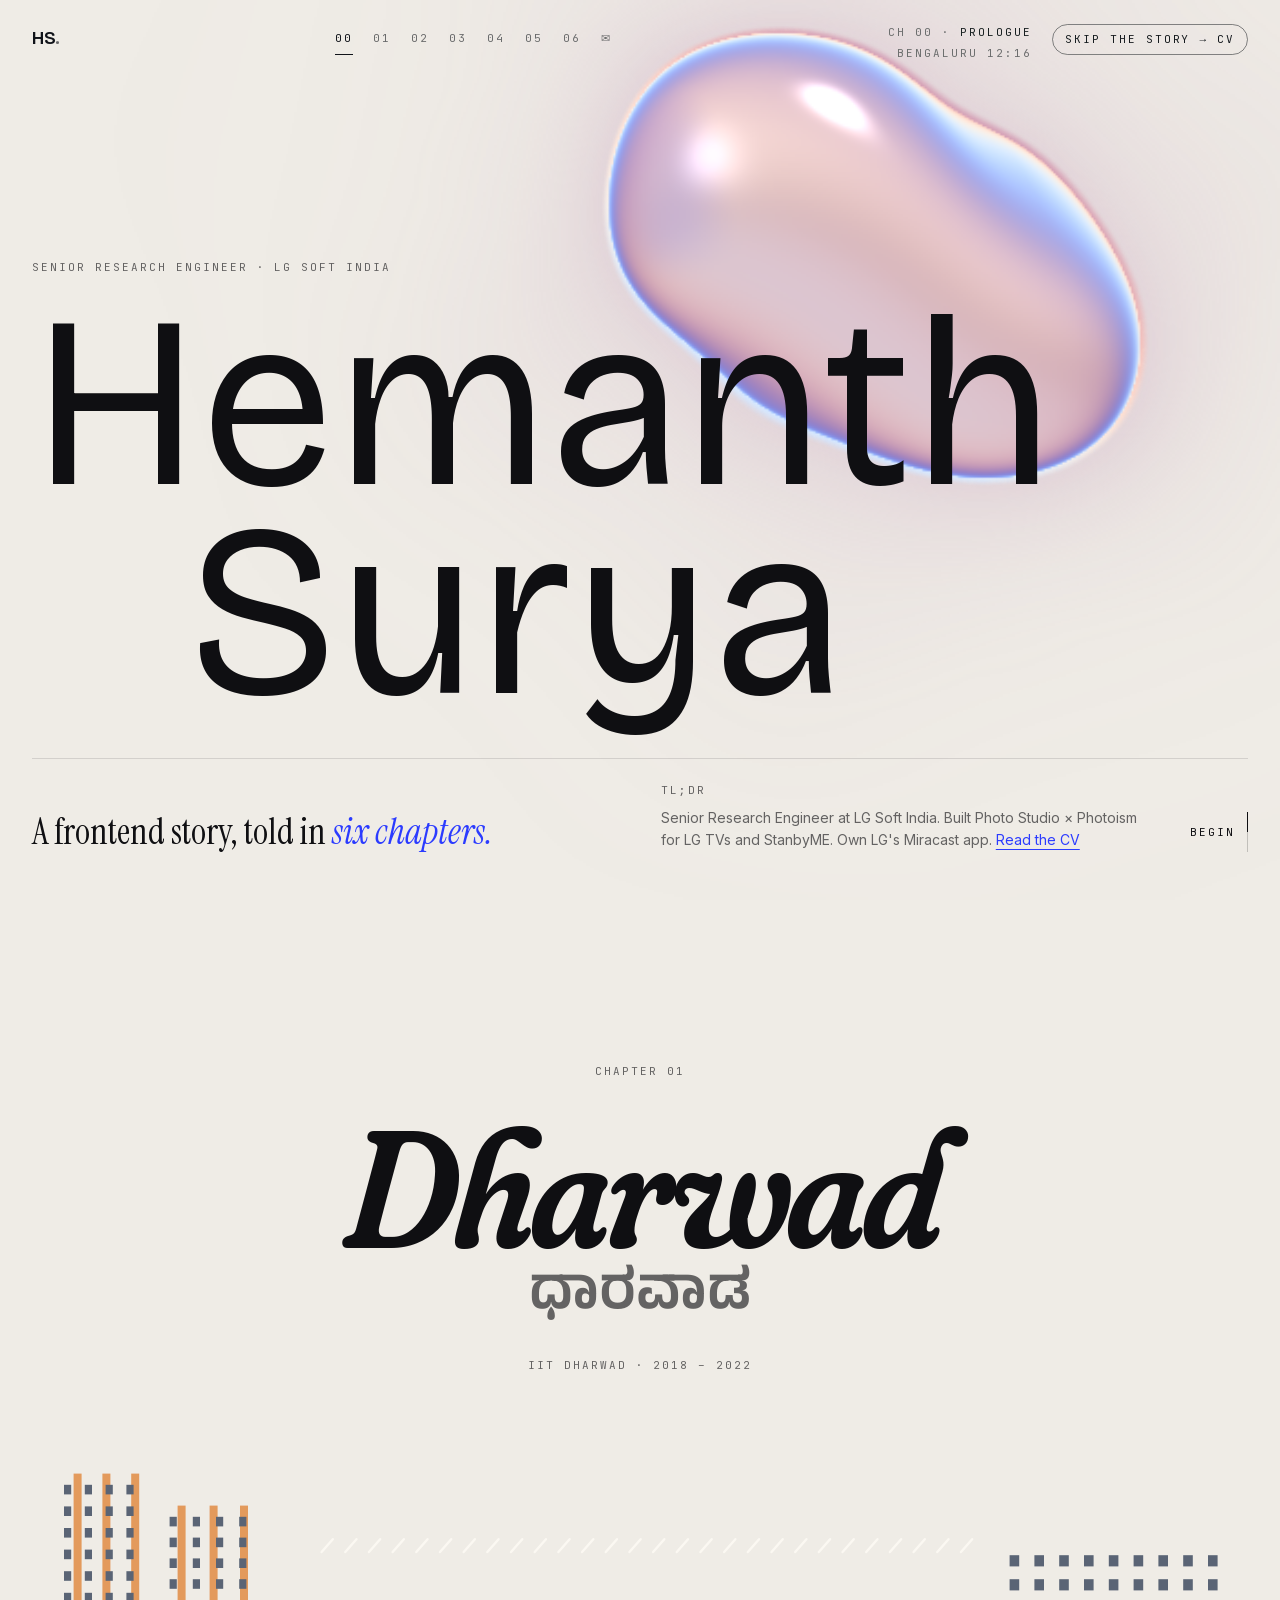
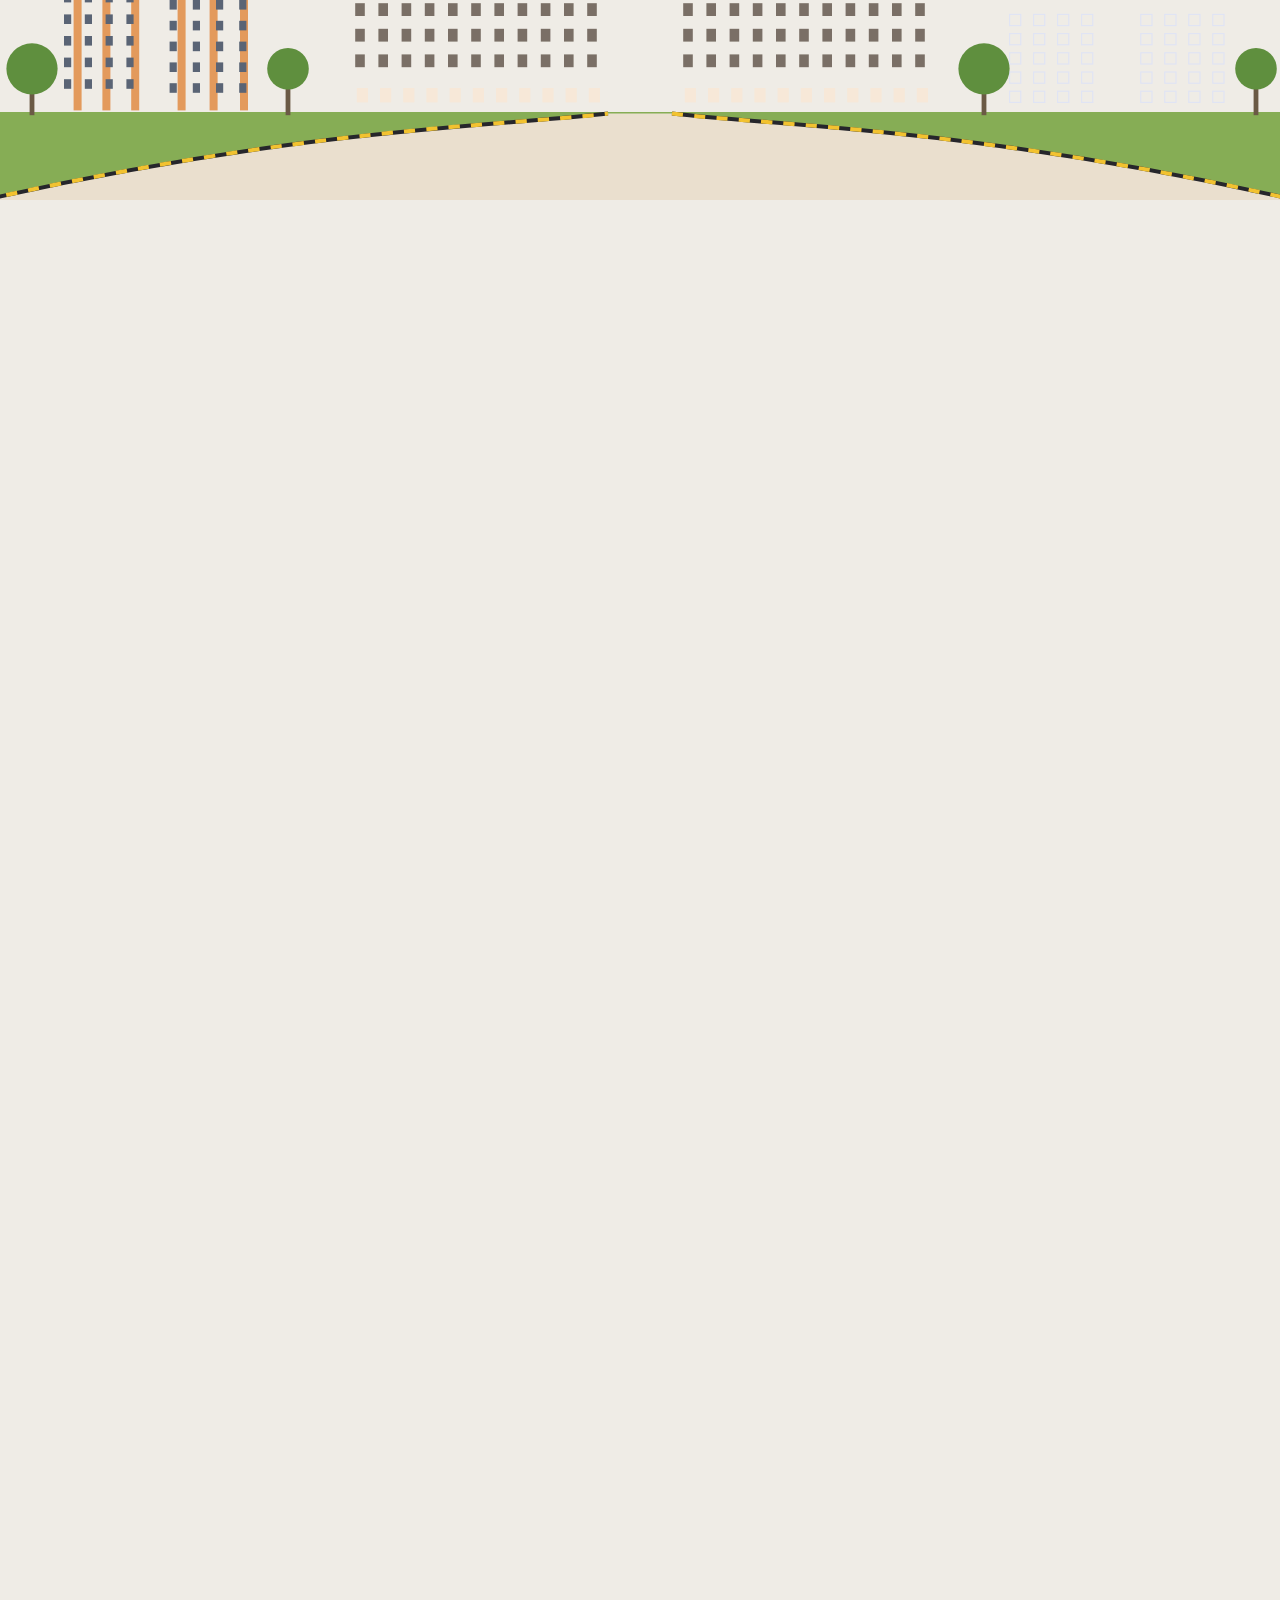
==== commit 252b17de: "Contact: the new arms-crossed portrait, cropped square Co-Authored-By: Claude Opus 5.5 <noreply@anth" ====
--- a/index.html
+++ b/index.html
@@ -1 +1 @@
-<!DOCTYPE html><!--XzX5rccIYsai8JdJwYMkF--><html lang="en" data-theme="light" class="__variable_739839 __variable_937831 __variable_8a0ba0 __variable_694534 __variable_320b98 __variable_3c0067 __variable_dffdaf __variable_3c5c77 __variable_e20fb1 __variable_0f7ed0"><head><meta charSet="utf-8"/><meta name="viewport" content="width=device-width, initial-scale=1"/><link rel="preload" href="/_next/static/media/5a4ccc80a3599b8f-s.p.woff2" as="font" crossorigin="" type="font/woff2"/><link rel="stylesheet" href="/_next/static/css/454d17bd1c348f55.css" data-precedence="next"/><link rel="stylesheet" href="/_next/static/css/1b813f33a587b70b.css" data-precedence="next"/><link rel="preload" as="script" fetchPriority="low" href="/_next/static/chunks/webpack-40fd23dd5104b579.js"/><script src="/_next/static/chunks/5ef5f7b4-b8629d2538c26fba.js" async=""></script><script src="/_next/static/chunks/996-fa4aee635d3ee7a4.js" async=""></script><script src="/_next/static/chunks/main-app-54513da6111c6196.js" async=""></script><script src="/_next/static/chunks/3515bf5e-8ab6f913d3c2858b.js" async=""></script><script src="/_next/static/chunks/730-2b90c3c16f1f4fc4.js" async=""></script><script src="/_next/static/chunks/85-6fed1810f36b7e36.js" async=""></script><script src="/_next/static/chunks/app/page-afd84e48fd3e37ea.js" async=""></script><meta name="next-size-adjust" content=""/><meta name="theme-color" content="#efece6"/><title>Hemanth Surya — Frontend Engineer</title><meta name="description" content="A frontend story in six chapters: Senior Research Engineer at LG Soft India, Photo Studio × Photoism, three months in Seoul, and the things I build for fun."/><meta name="author" content="Hemanth Surya S"/><meta property="og:title" content="Hemanth Surya — Frontend Engineer"/><meta property="og:description" content="A frontend story in six chapters: Senior Research Engineer at LG Soft India, Photo Studio × Photoism, three months in Seoul, and the things I build for fun."/><meta property="og:site_name" content="Hemanth Surya"/><meta property="og:image" content="https://hemanthsuryya.github.io/og.png"/><meta property="og:image:width" content="1200"/><meta property="og:image:height" content="630"/><meta property="og:image:alt" content="Hemanth Surya — Frontend Engineer"/><meta property="og:type" content="website"/><meta name="twitter:card" content="summary_large_image"/><meta name="twitter:title" content="Hemanth Surya — Frontend Engineer"/><meta name="twitter:description" content="A frontend story in six chapters: Senior Research Engineer at LG Soft India, Photo Studio × Photoism, three months in Seoul, and the things I build for fun."/><meta name="twitter:image" content="https://hemanthsuryya.github.io/og.png"/><link rel="icon" href="/icon.svg?6415d9cb9873d76e" type="image/svg+xml" sizes="any"/><script>try{if(!matchMedia('(prefers-reduced-motion: reduce)').matches)document.documentElement.classList.add('motion')}catch(e){}</script><script src="/_next/static/chunks/polyfills-42372ed130431b0a.js" noModule=""></script></head><body><div hidden=""><!--$--><!--/$--></div><a href="#dharwad" class="label sr-only focus:not-sr-only focus:fixed focus:left-4 focus:top-4 focus:z-[90] focus:rounded-full focus:bg-cobalt focus:px-4 focus:py-2 focus:text-white">Skip to the story</a><div aria-hidden="true" class="sky-layer" data-seoul-vars="true"><svg class="absolute inset-0 h-full w-full" style="opacity:var(--night)"><circle cx="0.0%" cy="0.0%" r="1.6" fill="#fff" class="twinkle" style="animation-delay:0s"></circle><circle cx="92.2%" cy="43.8%" r="0.7" fill="#fff"></circle><circle cx="5.7%" cy="52.7%" r="0.7" fill="#fff"></circle><circle cx="55.8%" cy="37.2%" r="1.1" fill="#fff"></circle><circle cx="37.4%" cy="41.1%" r="0.7" fill="#fff" class="twinkle" style="animation-delay:1.6s"></circle><circle cx="45.3%" cy="22.3%" r="0.7" fill="#fff"></circle><circle cx="62.6%" cy="57.6%" r="1.1" fill="#fff"></circle><circle cx="16.6%" cy="31.1%" r="1.6" fill="#fff"></circle><circle cx="32.9%" cy="32.6%" r="0.7" fill="#fff" class="twinkle" style="animation-delay:3.2s"></circle><circle cx="54.0%" cy="5.0%" r="1.1" fill="#fff"></circle><circle cx="97.2%" cy="17.4%" r="0.7" fill="#fff"></circle><circle cx="82.1%" cy="47.4%" r="0.7" fill="#fff"></circle><circle cx="17.9%" cy="31.7%" r="1.1" fill="#fff" class="twinkle" style="animation-delay:1.2000000000000002s"></circle><circle cx="99.5%" cy="16.0%" r="0.7" fill="#fff"></circle><circle cx="81.6%" cy="59.1%" r="1.6" fill="#fff"></circle><circle cx="44.2%" cy="8.2%" r="1.1" fill="#fff"></circle><circle cx="92.7%" cy="42.3%" r="0.7" fill="#fff" class="twinkle" style="animation-delay:2.8000000000000003s"></circle><circle cx="43.4%" cy="22.5%" r="0.7" fill="#fff"></circle><circle cx="64.4%" cy="37.0%" r="1.1" fill="#fff"></circle><circle cx="32.3%" cy="14.9%" r="0.7" fill="#fff"></circle><circle cx="76.0%" cy="34.6%" r="0.7" fill="#fff" class="twinkle" style="animation-delay:0.8s"></circle><circle cx="55.6%" cy="23.4%" r="1.6" fill="#fff"></circle><circle cx="66.1%" cy="21.5%" r="0.7" fill="#fff"></circle><circle cx="41.9%" cy="1.8%" r="0.7" fill="#fff"></circle><circle cx="13.6%" cy="16.5%" r="1.1" fill="#fff" class="twinkle" style="animation-delay:2.4000000000000004s"></circle><circle cx="33.0%" cy="15.1%" r="0.7" fill="#fff"></circle><circle cx="49.5%" cy="59.6%" r="0.7" fill="#fff"></circle><circle cx="0.0%" cy="30.6%" r="1.1" fill="#fff"></circle><circle cx="16.2%" cy="8.8%" r="1.6" fill="#fff" class="twinkle" style="animation-delay:0.4s"></circle><circle cx="42.0%" cy="17.3%" r="0.7" fill="#fff"></circle><circle cx="98.5%" cy="21.1%" r="1.1" fill="#fff"></circle><circle cx="72.3%" cy="4.9%" r="0.7" fill="#fff"></circle><circle cx="28.6%" cy="52.8%" r="0.7" fill="#fff" class="twinkle" style="animation-delay:2s"></circle><circle cx="41.8%" cy="10.7%" r="1.1" fill="#fff"></circle><circle cx="20.1%" cy="50.9%" r="0.7" fill="#fff"></circle><circle cx="57.6%" cy="49.6%" r="1.6" fill="#fff"></circle><circle cx="98.2%" cy="22.6%" r="1.1" fill="#fff" class="twinkle" style="animation-delay:0s"></circle><circle cx="92.1%" cy="8.0%" r="0.7" fill="#fff"></circle><circle cx="47.0%" cy="52.3%" r="0.7" fill="#fff"></circle><circle cx="76.8%" cy="41.6%" r="1.1" fill="#fff"></circle><circle cx="59.7%" cy="13.8%" r="0.7" fill="#fff" class="twinkle" style="animation-delay:1.6s"></circle><circle cx="93.4%" cy="44.3%" r="0.7" fill="#fff"></circle><circle cx="45.3%" cy="27.9%" r="1.6" fill="#fff"></circle><circle cx="21.5%" cy="46.7%" r="0.7" fill="#fff"></circle><circle cx="69.5%" cy="20.5%" r="0.7" fill="#fff" class="twinkle" style="animation-delay:3.2s"></circle><circle cx="79.6%" cy="50.0%" r="1.1" fill="#fff"></circle><circle cx="28.3%" cy="47.3%" r="0.7" fill="#fff"></circle><circle cx="51.4%" cy="55.8%" r="0.7" fill="#fff"></circle><circle cx="14.3%" cy="36.7%" r="1.1" fill="#fff" class="twinkle" style="animation-delay:1.2000000000000002s"></circle><circle cx="11.4%" cy="48.3%" r="1.6" fill="#fff"></circle><circle cx="30.2%" cy="29.6%" r="0.7" fill="#fff"></circle><circle cx="11.6%" cy="22.5%" r="1.1" fill="#fff"></circle><circle cx="81.2%" cy="20.0%" r="0.7" fill="#fff" class="twinkle" style="animation-delay:2.8000000000000003s"></circle><circle cx="55.4%" cy="21.4%" r="0.7" fill="#fff"></circle><circle cx="40.5%" cy="2.5%" r="1.1" fill="#fff"></circle><circle cx="87.3%" cy="32.4%" r="0.7" fill="#fff"></circle><circle cx="47.5%" cy="36.6%" r="1.6" fill="#fff" class="twinkle" style="animation-delay:0.8s"></circle><circle cx="22.5%" cy="59.4%" r="1.1" fill="#fff"></circle><circle cx="30.9%" cy="42.4%" r="0.7" fill="#fff"></circle><circle cx="17.5%" cy="18.3%" r="0.7" fill="#fff"></circle><circle cx="17.0%" cy="58.3%" r="1.1" fill="#fff" class="twinkle" style="animation-delay:2.4000000000000004s"></circle><circle cx="8.2%" cy="35.4%" r="0.7" fill="#fff"></circle><circle cx="81.1%" cy="8.7%" r="0.7" fill="#fff"></circle><circle cx="1.7%" cy="36.7%" r="1.6" fill="#fff"></circle><circle cx="8.8%" cy="1.1%" r="0.7" fill="#fff" class="twinkle" style="animation-delay:0.4s"></circle><circle cx="7.8%" cy="59.7%" r="0.7" fill="#fff"></circle><circle cx="59.8%" cy="17.2%" r="1.1" fill="#fff"></circle><circle cx="24.1%" cy="6.7%" r="0.7" fill="#fff"></circle><circle cx="38.8%" cy="55.4%" r="0.7" fill="#fff" class="twinkle" style="animation-delay:2s"></circle><circle cx="32.8%" cy="25.1%" r="1.1" fill="#fff"></circle><circle cx="36.8%" cy="1.2%" r="1.6" fill="#fff"></circle><circle cx="50.7%" cy="38.5%" r="0.7" fill="#fff"></circle><circle cx="17.3%" cy="58.3%" r="1.1" fill="#fff" class="twinkle" style="animation-delay:0s"></circle><circle cx="2.9%" cy="11.7%" r="0.7" fill="#fff"></circle><circle cx="19.0%" cy="50.5%" r="0.7" fill="#fff"></circle><circle cx="59.5%" cy="40.4%" r="1.1" fill="#fff"></circle><circle cx="15.4%" cy="17.4%" r="0.7" fill="#fff" class="twinkle" style="animation-delay:1.6s"></circle><circle cx="69.3%" cy="46.2%" r="1.6" fill="#fff"></circle><circle cx="18.4%" cy="26.1%" r="1.1" fill="#fff"></circle><circle cx="4.4%" cy="36.0%" r="0.7" fill="#fff"></circle><circle cx="73.4%" cy="19.2%" r="0.7" fill="#fff" class="twinkle" style="animation-delay:3.2s"></circle><circle cx="43.1%" cy="54.2%" r="1.1" fill="#fff"></circle><circle cx="9.0%" cy="37.0%" r="0.7" fill="#fff"></circle><circle cx="27.7%" cy="45.0%" r="0.7" fill="#fff"></circle><circle cx="9.4%" cy="55.0%" r="1.6" fill="#fff" class="twinkle" style="animation-delay:1.2000000000000002s"></circle><circle cx="37.6%" cy="2.2%" r="0.7" fill="#fff"></circle><circle cx="48.5%" cy="45.0%" r="0.7" fill="#fff"></circle><circle cx="35.8%" cy="61.8%" r="1.1" fill="#fff"></circle><circle cx="44.4%" cy="18.9%" r="0.7" fill="#fff" class="twinkle" style="animation-delay:2.8000000000000003s"></circle><circle cx="92.8%" cy="34.3%" r="0.7" fill="#fff"></circle></svg></div><canvas aria-hidden="true" class="pointer-events-none fixed inset-0 z-0 h-full w-full"></canvas><div aria-hidden="true" class="cursor-ring" style="display:none;opacity:0"></div><div aria-hidden="true" class="cursor-dot" style="display:none;opacity:0"></div><div aria-hidden="true" class="progress-bar"></div><header class="fade-in-late pointer-events-none fixed inset-x-0 top-0 z-50 mix-blend-difference text-white"><div class="flex items-start justify-between gap-6 px-5 py-5 sm:px-8 sm:py-6"><a href="#top" class="pointer-events-auto font-display text-lg font-semibold tracking-tight">HS<span class="text-white/60">.</span><span class="sr-only"> Hemanth Surya, back to top</span></a><nav aria-label="Chapters" class="pointer-events-auto hidden items-center gap-1 lg:flex"><a href="#top" aria-current="step" class="label relative px-2 py-1.5 transition-colors text-white after:absolute after:inset-x-2 after:-bottom-0.5 after:h-px after:bg-white">00</a><a href="#dharwad" class="label relative px-2 py-1.5 transition-colors text-white/60 hover:text-white">01</a><a href="#bigscreen" class="label relative px-2 py-1.5 transition-colors text-white/60 hover:text-white">02</a><a href="#photo" class="label relative px-2 py-1.5 transition-colors text-white/60 hover:text-white">03</a><a href="#seoul" class="label relative px-2 py-1.5 transition-colors text-white/60 hover:text-white">04</a><a href="#now" class="label relative px-2 py-1.5 transition-colors text-white/60 hover:text-white">05</a><a href="#sidequests" class="label relative px-2 py-1.5 transition-colors text-white/60 hover:text-white">06</a><a href="#contact" class="label relative px-2 py-1.5 transition-colors text-white/60 hover:text-white">✉</a></nav><div class="pointer-events-auto flex items-start gap-5"><div class="label hidden text-right sm:block" aria-live="polite"><div><span class="text-white/60">Ch 00 · </span><span class="nav-label">Prologue</span></div><div class="mt-1 text-white/60">Bengaluru<!-- --> </div></div><a class="label rounded-full border border-white/50 px-3 py-1.5 transition-colors hover:bg-white hover:text-black" href="/cv/">Skip the story → CV</a></div></div></header><main class="relative z-10"><section id="top" data-section="hero" data-theme="light" class="relative flex min-h-[100svh] flex-col justify-end px-5 pb-10 pt-32 sm:px-8 sm:pb-12"><p class="label fade-in-late muted mb-6">Senior Research Engineer<!-- --> · <!-- -->LG Soft India</p><h1 class="display " aria-label="Hemanth Surya"><span class="mask whitespace-nowrap text-[20vw] sm:text-[19vw]" aria-hidden="true"><span class="char" style="--i:0;font-variation-settings:&quot;wght&quot; 380, &quot;wdth&quot; 100">H</span><span class="char" style="--i:1;font-variation-settings:&quot;wght&quot; 380, &quot;wdth&quot; 100">e</span><span class="char" style="--i:2;font-variation-settings:&quot;wght&quot; 380, &quot;wdth&quot; 100">m</span><span class="char" style="--i:3;font-variation-settings:&quot;wght&quot; 380, &quot;wdth&quot; 100">a</span><span class="char" style="--i:4;font-variation-settings:&quot;wght&quot; 380, &quot;wdth&quot; 100">n</span><span class="char" style="--i:5;font-variation-settings:&quot;wght&quot; 380, &quot;wdth&quot; 100">t</span><span class="char" style="--i:6;font-variation-settings:&quot;wght&quot; 380, &quot;wdth&quot; 100">h</span></span><span class="mask whitespace-nowrap text-[20vw] sm:text-[19vw] pl-[12vw]" aria-hidden="true"><span class="char" style="--i:7;font-variation-settings:&quot;wght&quot; 380, &quot;wdth&quot; 100">S</span><span class="char" style="--i:8;font-variation-settings:&quot;wght&quot; 380, &quot;wdth&quot; 100">u</span><span class="char" style="--i:9;font-variation-settings:&quot;wght&quot; 380, &quot;wdth&quot; 100">r</span><span class="char" style="--i:10;font-variation-settings:&quot;wght&quot; 380, &quot;wdth&quot; 100">y</span><span class="char" style="--i:11;font-variation-settings:&quot;wght&quot; 380, &quot;wdth&quot; 100">a</span></span></h1><div class="fade-in-late mt-10 grid gap-8 border-t hairline pt-6 md:grid-cols-[1.2fr_1fr_auto] md:items-end"><p class="max-w-xl font-serif text-3xl leading-[1.1] sm:text-4xl">A frontend story, told in <em class="accent">six chapters.</em></p><div class="text-sm"><p class="label muted mb-2">TL;DR</p><p class="muted leading-relaxed">Senior Research Engineer at LG Soft India. Built Photo Studio × Photoism for LG TVs and StanbyME. Own LG&#x27;s Miracast app.<!-- --> <a class="accent underline decoration-1 underline-offset-4" href="/cv/">Read the CV</a></p></div><a href="#dharwad" class="label flex items-center gap-3 self-end" aria-label="Begin the story">Begin<span class="relative block h-10 w-px overflow-hidden bg-current/20"><span class="scroll-cue absolute inset-x-0 top-0 h-1/2 bg-current"></span></span></a></div></section><section id="dharwad" data-section="dharwad" data-theme="light" data-chapter="01" class="chapter city-chapter" style="--span:5"><div class="stage "><div aria-hidden="true" class="skyline campus" data-p="true"><svg viewBox="0 0 1600 560" preserveAspectRatio="xMidYMax slice" class="h-full w-full"><path d="M786 120 L814 120 L814 330 L786 330 Z" pathLength="1" class="cd" style="--c:#f1e7d8"></path><path d="M778 104 L822 104 L822 124 L778 124 Z" pathLength="1" class="cd" style="--c:#fbf8f2"></path><rect x="70" y="150" width="120" height="300" pathLength="1" class="cd" style="--c:#fbf8f2"></rect><rect x="200" y="190" width="130" height="260" pathLength="1" class="cd" style="--c:#fbf8f2"></rect><rect x="92" y="152" width="10" height="296" fill="#e39a5c" class="cf-late"></rect><rect x="128" y="152" width="10" height="296" fill="#e39a5c" class="cf-late"></rect><rect x="164" y="152" width="10" height="296" fill="#e39a5c" class="cf-late"></rect><rect x="222" y="192" width="10" height="256" fill="#e39a5c" class="cf-late"></rect><rect x="262" y="192" width="10" height="256" fill="#e39a5c" class="cf-late"></rect><rect x="300" y="192" width="10" height="256" fill="#e39a5c" class="cf-late"></rect><g><rect x="80" y="166" width="9" height="12" fill="#5a6475" class="cw cw0"></rect><rect x="106" y="166" width="9" height="12" fill="#5a6475" class="cw cw2"></rect><rect x="132" y="166" width="9" height="12" fill="#5a6475" class="cw cw1"></rect><rect x="158" y="166" width="9" height="12" fill="#5a6475" class="cw cw2"></rect><rect x="80" y="193" width="9" height="12" fill="#5a6475" class="cw cw3"></rect><rect x="106" y="193" width="9" height="12" fill="#5a6475" class="cw cw3"></rect><rect x="132" y="193" width="9" height="12" fill="#5a6475" class="cw cw0"></rect><rect x="158" y="193" width="9" height="12" fill="#5a6475" class="cw cw0"></rect><rect x="80" y="220" width="9" height="12" fill="#5a6475" class="cw cw0"></rect><rect x="106" y="220" width="9" height="12" fill="#5a6475" class="cw cw4"></rect><rect x="132" y="220" width="9" height="12" fill="#5a6475" class="cw cw0"></rect><rect x="158" y="220" width="9" height="12" fill="#5a6475" class="cw cw3"></rect><rect x="80" y="247" width="9" height="12" fill="#5a6475" class="cw cw2"></rect><rect x="106" y="247" width="9" height="12" fill="#5a6475" class="cw cw0"></rect><rect x="132" y="247" width="9" height="12" fill="#5a6475" class="cw cw0"></rect><rect x="158" y="247" width="9" height="12" fill="#5a6475" class="cw cw3"></rect><rect x="80" y="274" width="9" height="12" fill="#5a6475" class="cw cw0"></rect><rect x="106" y="274" width="9" height="12" fill="#5a6475" class="cw cw0"></rect><rect x="132" y="274" width="9" height="12" fill="#5a6475" class="cw cw0"></rect><rect x="158" y="274" width="9" height="12" fill="#5a6475" class="cw cw1"></rect><rect x="80" y="301" width="9" height="12" fill="#5a6475" class="cw cw1"></rect><rect x="106" y="301" width="9" height="12" fill="#5a6475" class="cw cw0"></rect><rect x="132" y="301" width="9" height="12" fill="#5a6475" class="cw cw4"></rect><rect x="158" y="301" width="9" height="12" fill="#5a6475" class="cw cw4"></rect><rect x="80" y="328" width="9" height="12" fill="#5a6475" class="cw cw3"></rect><rect x="106" y="328" width="9" height="12" fill="#5a6475" class="cw cw3"></rect><rect x="132" y="328" width="9" height="12" fill="#5a6475" class="cw cw1"></rect><rect x="158" y="328" width="9" height="12" fill="#5a6475" class="cw cw5"></rect><rect x="80" y="355" width="9" height="12" fill="#5a6475" class="cw cw1"></rect><rect x="106" y="355" width="9" height="12" fill="#5a6475" class="cw cw0"></rect><rect x="132" y="355" width="9" height="12" fill="#5a6475" class="cw cw4"></rect><rect x="158" y="355" width="9" height="12" fill="#5a6475" class="cw cw1"></rect><rect x="80" y="382" width="9" height="12" fill="#5a6475" class="cw cw4"></rect><rect x="106" y="382" width="9" height="12" fill="#5a6475" class="cw cw0"></rect><rect x="132" y="382" width="9" height="12" fill="#5a6475" class="cw cw1"></rect><rect x="158" y="382" width="9" height="12" fill="#5a6475" class="cw cw5"></rect><rect x="80" y="409" width="9" height="12" fill="#5a6475" class="cw cw5"></rect><rect x="106" y="409" width="9" height="12" fill="#5a6475" class="cw cw1"></rect><rect x="132" y="409" width="9" height="12" fill="#5a6475" class="cw cw5"></rect><rect x="158" y="409" width="9" height="12" fill="#5a6475" class="cw cw0"></rect></g><g><rect x="212" y="206" width="9" height="12" fill="#5a6475" class="cw cw0"></rect><rect x="241" y="206" width="9" height="12" fill="#5a6475" class="cw cw3"></rect><rect x="270" y="206" width="9" height="12" fill="#5a6475" class="cw cw4"></rect><rect x="299" y="206" width="9" height="12" fill="#5a6475" class="cw cw1"></rect><rect x="212" y="232" width="9" height="12" fill="#5a6475" class="cw cw3"></rect><rect x="241" y="232" width="9" height="12" fill="#5a6475" class="cw cw0"></rect><rect x="270" y="232" width="9" height="12" fill="#5a6475" class="cw cw1"></rect><rect x="299" y="232" width="9" height="12" fill="#5a6475" class="cw cw2"></rect><rect x="212" y="258" width="9" height="12" fill="#5a6475" class="cw cw2"></rect><rect x="241" y="258" width="9" height="12" fill="#5a6475" class="cw cw4"></rect><rect x="270" y="258" width="9" height="12" fill="#5a6475" class="cw cw5"></rect><rect x="299" y="258" width="9" height="12" fill="#5a6475" class="cw cw3"></rect><rect x="212" y="284" width="9" height="12" fill="#5a6475" class="cw cw0"></rect><rect x="241" y="284" width="9" height="12" fill="#5a6475" class="cw cw1"></rect><rect x="270" y="284" width="9" height="12" fill="#5a6475" class="cw cw1"></rect><rect x="299" y="284" width="9" height="12" fill="#5a6475" class="cw cw3"></rect><rect x="212" y="310" width="9" height="12" fill="#5a6475" class="cw cw2"></rect><rect x="241" y="310" width="9" height="12" fill="#5a6475" class="cw cw0"></rect><rect x="270" y="310" width="9" height="12" fill="#5a6475" class="cw cw5"></rect><rect x="299" y="310" width="9" height="12" fill="#5a6475" class="cw cw2"></rect><rect x="212" y="336" width="9" height="12" fill="#5a6475" class="cw cw0"></rect><rect x="241" y="336" width="9" height="12" fill="#5a6475" class="cw cw2"></rect><rect x="270" y="336" width="9" height="12" fill="#5a6475" class="cw cw5"></rect><rect x="299" y="336" width="9" height="12" fill="#5a6475" class="cw cw3"></rect><rect x="212" y="362" width="9" height="12" fill="#5a6475" class="cw cw1"></rect><rect x="241" y="362" width="9" height="12" fill="#5a6475" class="cw cw3"></rect><rect x="270" y="362" width="9" height="12" fill="#5a6475" class="cw cw2"></rect><rect x="299" y="362" width="9" height="12" fill="#5a6475" class="cw cw1"></rect><rect x="212" y="388" width="9" height="12" fill="#5a6475" class="cw cw0"></rect><rect x="241" y="388" width="9" height="12" fill="#5a6475" class="cw cw3"></rect><rect x="270" y="388" width="9" height="12" fill="#5a6475" class="cw cw3"></rect><rect x="299" y="388" width="9" height="12" fill="#5a6475" class="cw cw4"></rect><rect x="212" y="414" width="9" height="12" fill="#5a6475" class="cw cw1"></rect><rect x="241" y="414" width="9" height="12" fill="#5a6475" class="cw cw1"></rect><rect x="270" y="414" width="9" height="12" fill="#5a6475" class="cw cw4"></rect><rect x="299" y="414" width="9" height="12" fill="#5a6475" class="cw cw3"></rect></g><rect x="1250" y="240" width="290" height="80" pathLength="1" class="cd" style="--c:#fbf8f2"></rect><rect x="1250" y="318" width="290" height="132" pathLength="1" class="cd" style="--c:#3b4a8c"></rect><rect x="1384" y="250" width="22" height="200" pathLength="1" class="cd" style="--c:#3aa6a0"></rect><g class="cf-late"><rect x="1262" y="328" width="14" height="14" fill="none" stroke="#dfe3f5" stroke-width="1.4"></rect><rect x="1262" y="352" width="14" height="14" fill="none" stroke="#dfe3f5" stroke-width="1.4"></rect><rect x="1262" y="376" width="14" height="14" fill="none" stroke="#dfe3f5" stroke-width="1.4"></rect><rect x="1262" y="400" width="14" height="14" fill="none" stroke="#dfe3f5" stroke-width="1.4"></rect><rect x="1262" y="424" width="14" height="14" fill="none" stroke="#dfe3f5" stroke-width="1.4"></rect></g><g class="cf-late"><rect x="1292" y="328" width="14" height="14" fill="none" stroke="#dfe3f5" stroke-width="1.4"></rect><rect x="1292" y="352" width="14" height="14" fill="none" stroke="#dfe3f5" stroke-width="1.4"></rect><rect x="1292" y="376" width="14" height="14" fill="none" stroke="#dfe3f5" stroke-width="1.4"></rect><rect x="1292" y="400" width="14" height="14" fill="none" stroke="#dfe3f5" stroke-width="1.4"></rect><rect x="1292" y="424" width="14" height="14" fill="none" stroke="#dfe3f5" stroke-width="1.4"></rect></g><g class="cf-late"><rect x="1322" y="328" width="14" height="14" fill="none" stroke="#dfe3f5" stroke-width="1.4"></rect><rect x="1322" y="352" width="14" height="14" fill="none" stroke="#dfe3f5" stroke-width="1.4"></rect><rect x="1322" y="376" width="14" height="14" fill="none" stroke="#dfe3f5" stroke-width="1.4"></rect><rect x="1322" y="400" width="14" height="14" fill="none" stroke="#dfe3f5" stroke-width="1.4"></rect><rect x="1322" y="424" width="14" height="14" fill="none" stroke="#dfe3f5" stroke-width="1.4"></rect></g><g class="cf-late"><rect x="1352" y="328" width="14" height="14" fill="none" stroke="#dfe3f5" stroke-width="1.4"></rect><rect x="1352" y="352" width="14" height="14" fill="none" stroke="#dfe3f5" stroke-width="1.4"></rect><rect x="1352" y="376" width="14" height="14" fill="none" stroke="#dfe3f5" stroke-width="1.4"></rect><rect x="1352" y="400" width="14" height="14" fill="none" stroke="#dfe3f5" stroke-width="1.4"></rect><rect x="1352" y="424" width="14" height="14" fill="none" stroke="#dfe3f5" stroke-width="1.4"></rect></g><g class="cf-late"><rect x="1426" y="328" width="14" height="14" fill="none" stroke="#dfe3f5" stroke-width="1.4"></rect><rect x="1426" y="352" width="14" height="14" fill="none" stroke="#dfe3f5" stroke-width="1.4"></rect><rect x="1426" y="376" width="14" height="14" fill="none" stroke="#dfe3f5" stroke-width="1.4"></rect><rect x="1426" y="400" width="14" height="14" fill="none" stroke="#dfe3f5" stroke-width="1.4"></rect><rect x="1426" y="424" width="14" height="14" fill="none" stroke="#dfe3f5" stroke-width="1.4"></rect></g><g class="cf-late"><rect x="1456" y="328" width="14" height="14" fill="none" stroke="#dfe3f5" stroke-width="1.4"></rect><rect x="1456" y="352" width="14" height="14" fill="none" stroke="#dfe3f5" stroke-width="1.4"></rect><rect x="1456" y="376" width="14" height="14" fill="none" stroke="#dfe3f5" stroke-width="1.4"></rect><rect x="1456" y="400" width="14" height="14" fill="none" stroke="#dfe3f5" stroke-width="1.4"></rect><rect x="1456" y="424" width="14" height="14" fill="none" stroke="#dfe3f5" stroke-width="1.4"></rect></g><g class="cf-late"><rect x="1486" y="328" width="14" height="14" fill="none" stroke="#dfe3f5" stroke-width="1.4"></rect><rect x="1486" y="352" width="14" height="14" fill="none" stroke="#dfe3f5" stroke-width="1.4"></rect><rect x="1486" y="376" width="14" height="14" fill="none" stroke="#dfe3f5" stroke-width="1.4"></rect><rect x="1486" y="400" width="14" height="14" fill="none" stroke="#dfe3f5" stroke-width="1.4"></rect><rect x="1486" y="424" width="14" height="14" fill="none" stroke="#dfe3f5" stroke-width="1.4"></rect></g><g class="cf-late"><rect x="1516" y="328" width="14" height="14" fill="none" stroke="#dfe3f5" stroke-width="1.4"></rect><rect x="1516" y="352" width="14" height="14" fill="none" stroke="#dfe3f5" stroke-width="1.4"></rect><rect x="1516" y="376" width="14" height="14" fill="none" stroke="#dfe3f5" stroke-width="1.4"></rect><rect x="1516" y="400" width="14" height="14" fill="none" stroke="#dfe3f5" stroke-width="1.4"></rect><rect x="1516" y="424" width="14" height="14" fill="none" stroke="#dfe3f5" stroke-width="1.4"></rect></g><g><rect x="1262" y="254" width="12" height="14" fill="#5a6475" class="cw cw0"></rect><rect x="1293" y="254" width="12" height="14" fill="#5a6475" class="cw cw1"></rect><rect x="1324" y="254" width="12" height="14" fill="#5a6475" class="cw cw4"></rect><rect x="1355" y="254" width="12" height="14" fill="#5a6475" class="cw cw0"></rect><rect x="1386" y="254" width="12" height="14" fill="#5a6475" class="cw cw4"></rect><rect x="1417" y="254" width="12" height="14" fill="#5a6475" class="cw cw5"></rect><rect x="1448" y="254" width="12" height="14" fill="#5a6475" class="cw cw2"></rect><rect x="1479" y="254" width="12" height="14" fill="#5a6475" class="cw cw0"></rect><rect x="1510" y="254" width="12" height="14" fill="#5a6475" class="cw cw0"></rect><rect x="1262" y="284" width="12" height="14" fill="#5a6475" class="cw cw2"></rect><rect x="1293" y="284" width="12" height="14" fill="#5a6475" class="cw cw2"></rect><rect x="1324" y="284" width="12" height="14" fill="#5a6475" class="cw cw4"></rect><rect x="1355" y="284" width="12" height="14" fill="#5a6475" class="cw cw2"></rect><rect x="1386" y="284" width="12" height="14" fill="#5a6475" class="cw cw1"></rect><rect x="1417" y="284" width="12" height="14" fill="#5a6475" class="cw cw2"></rect><rect x="1448" y="284" width="12" height="14" fill="#5a6475" class="cw cw4"></rect><rect x="1479" y="284" width="12" height="14" fill="#5a6475" class="cw cw0"></rect><rect x="1510" y="284" width="12" height="14" fill="#5a6475" class="cw cw0"></rect></g><rect x="430" y="300" width="330" height="110" pathLength="1" class="cd" style="--c:#f1e7d8"></rect><rect x="840" y="300" width="330" height="110" pathLength="1" class="cd" style="--c:#f1e7d8"></rect><rect x="430" y="408" width="330" height="44" pathLength="1" class="cd" style="--c:#c8653f"></rect><rect x="840" y="408" width="330" height="44" pathLength="1" class="cd" style="--c:#c8653f"></rect><rect x="392" y="352" width="46" height="100" pathLength="1" class="cd" style="--c:#f1e7d8"></rect><rect x="1162" y="352" width="46" height="100" pathLength="1" class="cd" style="--c:#f1e7d8"></rect><path d="M380 348 L450 348 L450 356 L380 356 Z" pathLength="1" class="cd" style="--c:#fbf8f2"></path><path d="M1150 348 L1220 348 L1220 356 L1150 356 Z" pathLength="1" class="cd" style="--c:#fbf8f2"></path><g><rect x="444" y="314" width="12" height="16" fill="#7a6f66" class="cw cw0"></rect><rect x="473" y="314" width="12" height="16" fill="#7a6f66" class="cw cw2"></rect><rect x="502" y="314" width="12" height="16" fill="#7a6f66" class="cw cw1"></rect><rect x="531" y="314" width="12" height="16" fill="#7a6f66" class="cw cw0"></rect><rect x="560" y="314" width="12" height="16" fill="#7a6f66" class="cw cw5"></rect><rect x="589" y="314" width="12" height="16" fill="#7a6f66" class="cw cw2"></rect><rect x="618" y="314" width="12" height="16" fill="#7a6f66" class="cw cw3"></rect><rect x="647" y="314" width="12" height="16" fill="#7a6f66" class="cw cw2"></rect><rect x="676" y="314" width="12" height="16" fill="#7a6f66" class="cw cw2"></rect><rect x="705" y="314" width="12" height="16" fill="#7a6f66" class="cw cw1"></rect><rect x="734" y="314" width="12" height="16" fill="#7a6f66" class="cw cw1"></rect><rect x="444" y="346" width="12" height="16" fill="#7a6f66" class="cw cw4"></rect><rect x="473" y="346" width="12" height="16" fill="#7a6f66" class="cw cw0"></rect><rect x="502" y="346" width="12" height="16" fill="#7a6f66" class="cw cw2"></rect><rect x="531" y="346" width="12" height="16" fill="#7a6f66" class="cw cw3"></rect><rect x="560" y="346" width="12" height="16" fill="#7a6f66" class="cw cw4"></rect><rect x="589" y="346" width="12" height="16" fill="#7a6f66" class="cw cw2"></rect><rect x="618" y="346" width="12" height="16" fill="#7a6f66" class="cw cw0"></rect><rect x="647" y="346" width="12" height="16" fill="#7a6f66" class="cw cw1"></rect><rect x="676" y="346" width="12" height="16" fill="#7a6f66" class="cw cw4"></rect><rect x="705" y="346" width="12" height="16" fill="#7a6f66" class="cw cw3"></rect><rect x="734" y="346" width="12" height="16" fill="#7a6f66" class="cw cw3"></rect><rect x="444" y="378" width="12" height="16" fill="#7a6f66" class="cw cw2"></rect><rect x="473" y="378" width="12" height="16" fill="#7a6f66" class="cw cw1"></rect><rect x="502" y="378" width="12" height="16" fill="#7a6f66" class="cw cw1"></rect><rect x="531" y="378" width="12" height="16" fill="#7a6f66" class="cw cw4"></rect><rect x="560" y="378" width="12" height="16" fill="#7a6f66" class="cw cw0"></rect><rect x="589" y="378" width="12" height="16" fill="#7a6f66" class="cw cw1"></rect><rect x="618" y="378" width="12" height="16" fill="#7a6f66" class="cw cw3"></rect><rect x="647" y="378" width="12" height="16" fill="#7a6f66" class="cw cw4"></rect><rect x="676" y="378" width="12" height="16" fill="#7a6f66" class="cw cw0"></rect><rect x="705" y="378" width="12" height="16" fill="#7a6f66" class="cw cw2"></rect><rect x="734" y="378" width="12" height="16" fill="#7a6f66" class="cw cw5"></rect></g><g><rect x="854" y="314" width="12" height="16" fill="#7a6f66" class="cw cw0"></rect><rect x="883" y="314" width="12" height="16" fill="#7a6f66" class="cw cw4"></rect><rect x="912" y="314" width="12" height="16" fill="#7a6f66" class="cw cw4"></rect><rect x="941" y="314" width="12" height="16" fill="#7a6f66" class="cw cw5"></rect><rect x="970" y="314" width="12" height="16" fill="#7a6f66" class="cw cw5"></rect><rect x="999" y="314" width="12" height="16" fill="#7a6f66" class="cw cw5"></rect><rect x="1028" y="314" width="12" height="16" fill="#7a6f66" class="cw cw3"></rect><rect x="1057" y="314" width="12" height="16" fill="#7a6f66" class="cw cw4"></rect><rect x="1086" y="314" width="12" height="16" fill="#7a6f66" class="cw cw4"></rect><rect x="1115" y="314" width="12" height="16" fill="#7a6f66" class="cw cw0"></rect><rect x="1144" y="314" width="12" height="16" fill="#7a6f66" class="cw cw5"></rect><rect x="854" y="346" width="12" height="16" fill="#7a6f66" class="cw cw4"></rect><rect x="883" y="346" width="12" height="16" fill="#7a6f66" class="cw cw4"></rect><rect x="912" y="346" width="12" height="16" fill="#7a6f66" class="cw cw2"></rect><rect x="941" y="346" width="12" height="16" fill="#7a6f66" class="cw cw4"></rect><rect x="970" y="346" width="12" height="16" fill="#7a6f66" class="cw cw5"></rect><rect x="999" y="346" width="12" height="16" fill="#7a6f66" class="cw cw4"></rect><rect x="1028" y="346" width="12" height="16" fill="#7a6f66" class="cw cw0"></rect><rect x="1057" y="346" width="12" height="16" fill="#7a6f66" class="cw cw5"></rect><rect x="1086" y="346" width="12" height="16" fill="#7a6f66" class="cw cw5"></rect><rect x="1115" y="346" width="12" height="16" fill="#7a6f66" class="cw cw2"></rect><rect x="1144" y="346" width="12" height="16" fill="#7a6f66" class="cw cw5"></rect><rect x="854" y="378" width="12" height="16" fill="#7a6f66" class="cw cw3"></rect><rect x="883" y="378" width="12" height="16" fill="#7a6f66" class="cw cw0"></rect><rect x="912" y="378" width="12" height="16" fill="#7a6f66" class="cw cw0"></rect><rect x="941" y="378" width="12" height="16" fill="#7a6f66" class="cw cw5"></rect><rect x="970" y="378" width="12" height="16" fill="#7a6f66" class="cw cw1"></rect><rect x="999" y="378" width="12" height="16" fill="#7a6f66" class="cw cw3"></rect><rect x="1028" y="378" width="12" height="16" fill="#7a6f66" class="cw cw2"></rect><rect x="1057" y="378" width="12" height="16" fill="#7a6f66" class="cw cw0"></rect><rect x="1086" y="378" width="12" height="16" fill="#7a6f66" class="cw cw5"></rect><rect x="1115" y="378" width="12" height="16" fill="#7a6f66" class="cw cw5"></rect><rect x="1144" y="378" width="12" height="16" fill="#7a6f66" class="cw cw2"></rect></g><g><rect x="446" y="420" width="14" height="18" fill="#f7e8d8" class="cw cw0"></rect><rect x="475" y="420" width="14" height="18" fill="#f7e8d8" class="cw cw1"></rect><rect x="504" y="420" width="14" height="18" fill="#f7e8d8" class="cw cw5"></rect><rect x="533" y="420" width="14" height="18" fill="#f7e8d8" class="cw cw4"></rect><rect x="562" y="420" width="14" height="18" fill="#f7e8d8" class="cw cw0"></rect><rect x="591" y="420" width="14" height="18" fill="#f7e8d8" class="cw cw4"></rect><rect x="620" y="420" width="14" height="18" fill="#f7e8d8" class="cw cw4"></rect><rect x="649" y="420" width="14" height="18" fill="#f7e8d8" class="cw cw3"></rect><rect x="678" y="420" width="14" height="18" fill="#f7e8d8" class="cw cw3"></rect><rect x="707" y="420" width="14" height="18" fill="#f7e8d8" class="cw cw5"></rect><rect x="736" y="420" width="14" height="18" fill="#f7e8d8" class="cw cw3"></rect></g><g><rect x="856" y="420" width="14" height="18" fill="#f7e8d8" class="cw cw0"></rect><rect x="885" y="420" width="14" height="18" fill="#f7e8d8" class="cw cw2"></rect><rect x="914" y="420" width="14" height="18" fill="#f7e8d8" class="cw cw2"></rect><rect x="943" y="420" width="14" height="18" fill="#f7e8d8" class="cw cw4"></rect><rect x="972" y="420" width="14" height="18" fill="#f7e8d8" class="cw cw0"></rect><rect x="1001" y="420" width="14" height="18" fill="#f7e8d8" class="cw cw0"></rect><rect x="1030" y="420" width="14" height="18" fill="#f7e8d8" class="cw cw5"></rect><rect x="1059" y="420" width="14" height="18" fill="#f7e8d8" class="cw cw5"></rect><rect x="1088" y="420" width="14" height="18" fill="#f7e8d8" class="cw cw5"></rect><rect x="1117" y="420" width="14" height="18" fill="#f7e8d8" class="cw cw4"></rect><rect x="1146" y="420" width="14" height="18" fill="#f7e8d8" class="cw cw1"></rect></g><rect x="760" y="380" width="80" height="72" pathLength="1" class="cd" style="--c:#e9dccb"></rect><rect x="399" y="236" width="10" height="216" pathLength="1" class="cd" style="--c:#c8653f"></rect><rect x="605" y="236" width="10" height="216" pathLength="1" class="cd" style="--c:#c8653f"></rect><rect x="985" y="236" width="10" height="216" pathLength="1" class="cd" style="--c:#c8653f"></rect><rect x="1191" y="236" width="10" height="216" pathLength="1" class="cd" style="--c:#c8653f"></rect><path d="M392 222 L1208 222 L1208 234 L392 234 Z" pathLength="1" class="cd" style="--c:#c8653f"></path><path d="M392 250 L1208 250 L1208 258 L392 258 Z" pathLength="1" class="cd" style="--c:#c8653f"></path><line x1="402" y1="250" x2="416" y2="234" class="lv lv0"></line><line x1="431.6" y1="250" x2="445.6" y2="234" class="lv lv0"></line><line x1="461.2" y1="250" x2="475.2" y2="234" class="lv lv0"></line><line x1="490.8" y1="250" x2="504.8" y2="234" class="lv lv1"></line><line x1="520.4" y1="250" x2="534.4" y2="234" class="lv lv1"></line><line x1="550" y1="250" x2="564" y2="234" class="lv lv1"></line><line x1="579.6" y1="250" x2="593.6" y2="234" class="lv lv2"></line><line x1="609.2" y1="250" x2="623.2" y2="234" class="lv lv2"></line><line x1="638.8" y1="250" x2="652.8" y2="234" class="lv lv2"></line><line x1="668.4000000000001" y1="250" x2="682.4000000000001" y2="234" class="lv lv3"></line><line x1="698" y1="250" x2="712" y2="234" class="lv lv3"></line><line x1="727.6" y1="250" x2="741.6" y2="234" class="lv lv3"></line><line x1="757.2" y1="250" x2="771.2" y2="234" class="lv lv4"></line><line x1="786.8" y1="250" x2="800.8" y2="234" class="lv lv4"></line><line x1="816.4000000000001" y1="250" x2="830.4000000000001" y2="234" class="lv lv4"></line><line x1="846" y1="250" x2="860" y2="234" class="lv lv5"></line><line x1="875.6" y1="250" x2="889.6" y2="234" class="lv lv5"></line><line x1="905.2" y1="250" x2="919.2" y2="234" class="lv lv5"></line><line x1="934.8000000000001" y1="250" x2="948.8000000000001" y2="234" class="lv lv6"></line><line x1="964.4" y1="250" x2="978.4" y2="234" class="lv lv6"></line><line x1="994" y1="250" x2="1008" y2="234" class="lv lv6"></line><line x1="1023.6" y1="250" x2="1037.6" y2="234" class="lv lv7"></line><line x1="1053.2" y1="250" x2="1067.2" y2="234" class="lv lv7"></line><line x1="1082.8000000000002" y1="250" x2="1096.8000000000002" y2="234" class="lv lv7"></line><line x1="1112.4" y1="250" x2="1126.4" y2="234" class="lv lv8"></line><line x1="1142" y1="250" x2="1156" y2="234" class="lv lv8"></line><line x1="1171.6" y1="250" x2="1185.6" y2="234" class="lv lv8"></line><line x1="1201.2" y1="250" x2="1215.2" y2="234" class="lv lv9"></line><rect x="0" y="450" width="1600" height="110" fill="#86ad55" class="cf"></rect><path d="M-20 560 C 380 470 620 468 760 452 L 840 452 C 980 468 1220 470 1620 560 Z" fill="#eadfce" class="cf"></path><path d="M-20 560 C 380 470 620 468 760 452 M840 452 C 980 468 1220 470 1620 560" class="curb curb-base cf"></path><path d="M-20 560 C 380 470 620 468 760 452 M840 452 C 980 468 1220 470 1620 560" class="curb cf"></path><g class="cf-late"><rect x="37" y="404" width="6" height="50" fill="#6b5a45"></rect><circle cx="40" cy="396" r="32" fill="#5f8f3e"></circle></g><g class="cf-late"><rect x="357" y="404" width="6" height="50" fill="#6b5a45"></rect><circle cx="360" cy="396" r="26" fill="#5f8f3e"></circle></g><g class="cf-late"><rect x="1227" y="404" width="6" height="50" fill="#6b5a45"></rect><circle cx="1230" cy="396" r="32" fill="#5f8f3e"></circle></g><g class="cf-late"><rect x="1567" y="404" width="6" height="50" fill="#6b5a45"></rect><circle cx="1570" cy="396" r="26" fill="#5f8f3e"></circle></g></svg></div><div data-beat="true" data-w="0.7" class="beat  title-beat"><p class="label muted cap-in">Chapter <!-- -->01</p><h2 class="chapter-title"><span data-roulette="true" data-final="f-fraunces" class="roul f-fraunces ">Dharwad</span><span class="chapter-title-kn kn-anek" lang="kn">ಧಾರವಾಡ</span></h2><p class="label muted cap-in">IIT Dharwad · 2018 – 2022</p></div><div data-beat="true" data-w="1.3" class="beat  "><p class="label muted cap-in">2018 – 2022 · B.Tech, Computer Science and Engineering</p><p class="big iit-line"><span class="ln "><span class="ln-in" style="--i:0"><span class="iit" data-text="IIT">IIT</span></span></span><span class="ln "><span class="ln-in" style="--i:1"><span class="f-fraunces iit-city">Dharwad.</span></span></span></p><p class="cap cap-in kn-serif iit-kn" lang="kn">ಭಾರತೀಯ ತಂತ್ರಜ್ಞಾನ ಸಂಸ್ಥೆ ಧಾರವಾಡ</p><p class="cap cap-in ">Indian Institute of Technology Dharwad: one of India&#x27;s newest IITs, founded in 2016.</p></div><div data-beat="true" data-w="1" class="beat  "><p class="big text-[13vw] md:text-[7.5vw]"><span class="ln "><span class="ln-in" style="--i:0"><span class="f-serif ">I learned to</span></span></span><span class="ln "><span class="ln-in" style="--i:1"><span class="glitch f-display" data-text="break things.">break things.</span></span></span></p><p class="cap cap-in ">Finalist, Payatu Infosec CTF at the Inter-IIT Tech Meet, 2019. Then a talk on cybersecurity at GirlScript Hubli-Dharwad.</p></div><div data-beat="true" data-w="1" class="beat  "><p class="big text-[13vw] md:text-[7.5vw]"><span class="ln "><span class="ln-in" style="--i:0"><span class="f-display ">And I</span></span></span><span class="ln "><span class="ln-in" style="--i:1"><span class="f-fraunces ">sang.</span></span></span></p><svg aria-hidden="true" viewBox="0 0 800 120" class="waveform cap-in"><path d="M0 60 L20 66.78607530106315 L40 76.42883686364678 L60 70.33764101869136 L80 46.62134069978537 L100 26.094338806913655 L120 31.167821470377127 L140 60.638437287955064 L160 89.07312836304236 L180 92.35807916165645 L200 71.67811829420779 L220 50.01723405102439 L240 46.118611027068134 L260 55.62737011223036 L280 59.899923445286866 L300 50.72868625237565 L320 41.18393256949403 L340 49.522217552688815 L360 75.09064983999569 L380 95.22391871255164 L400 88.3574722964982 L420 58.09717441796099 L440 30.92972387259645 L460 29.40147210211459 L480 49.98583923237447 L500 69.40958324743399 L520 71.19689869160847 L540 62.05551900266423 L560 60.39885072188153 L580 71.80258900128317 L600 81.02182293432818 L620 70.40962741360819 L640 43.21154685868047 L660 23.702020606101676 L680 32.33826972204175 L700 63.12992058033937 L720 88.81639114397137 L740 88.6466321249194 L760 68.41109504296027 L780 51.38255698840373 L800 51.599814868885694" class="wf-a"></path><path d="M0 60 L20 66.78607530106315 L40 76.42883686364678 L60 70.33764101869136 L80 46.62134069978537 L100 26.094338806913655 L120 31.167821470377127 L140 60.638437287955064 L160 89.07312836304236 L180 92.35807916165645 L200 71.67811829420779 L220 50.01723405102439 L240 46.118611027068134 L260 55.62737011223036 L280 59.899923445286866 L300 50.72868625237565 L320 41.18393256949403 L340 49.522217552688815 L360 75.09064983999569 L380 95.22391871255164 L400 88.3574722964982 L420 58.09717441796099 L440 30.92972387259645 L460 29.40147210211459 L480 49.98583923237447 L500 69.40958324743399 L520 71.19689869160847 L540 62.05551900266423 L560 60.39885072188153 L580 71.80258900128317 L600 81.02182293432818 L620 70.40962741360819 L640 43.21154685868047 L660 23.702020606101676 L680 32.33826972204175 L700 63.12992058033937 L720 88.81639114397137 L740 88.6466321249194 L760 68.41109504296027 L780 51.38255698840373 L800 51.599814868885694" class="wf-b"></path></svg><p class="cap cap-in ">Winner, Solo Singing and Battle of Bands, 2021.</p></div><div data-beat="true" data-w="1" class="beat  "><p class="big text-[12vw] md:text-[6.5vw]"><span class="ln "><span class="ln-in" style="--i:0"><span class="f-anton ">2021.</span></span></span><span class="ln "><span class="ln-in" style="--i:1"><span class="f-serif ">An internship at LG.</span></span></span></p><p class="cap cap-in ">LG Soft India · a social TV app in React.js and EnactJS.</p></div></div></section><section id="bigscreen" data-section="bigscreen" data-theme="light" data-chapter="02" class="chapter city-chapter" style="--span:8"><div class="stage "><div aria-hidden="true" class="city-watermark kn-anek" lang="kn" data-p="true">ನಮ್ಮ ಬೆಂಗಳೂರು</div><div aria-hidden="true" class="skyline bengaluru" data-p="true"><svg viewBox="0 0 1600 560" preserveAspectRatio="xMidYMax slice" class="h-full w-full"><g class="lyr lyr-far"><g><g><rect x="960" y="220" width="90" height="230" fill="#b7c7d8"></rect><rect x="964" y="226" width="82" height="4" fill="#dfe9f3" opacity="0.5000657415017792"></rect><rect x="964" y="240" width="82" height="4" fill="#dfe9f3" opacity="0.8049174204025964"></rect><rect x="964" y="254" width="82" height="4" fill="#dfe9f3" opacity="0.8470847064382792"></rect><rect x="964" y="268" width="82" height="4" fill="#dfe9f3" opacity="0.7526611081569741"></rect><rect x="964" y="282" width="82" height="4" fill="#dfe9f3" opacity="0.5752447942622214"></rect><rect x="964" y="296" width="82" height="4" fill="#dfe9f3" opacity="0.739257165155959"></rect><rect x="964" y="310" width="82" height="4" fill="#dfe9f3" opacity="0.8951747762016835"></rect><rect x="964" y="324" width="82" height="4" fill="#dfe9f3" opacity="0.6024636216938792"></rect><rect x="964" y="338" width="82" height="4" fill="#dfe9f3" opacity="0.6060898090275423"></rect><rect x="964" y="352" width="82" height="4" fill="#dfe9f3" opacity="0.751420325902952"></rect><rect x="964" y="366" width="82" height="4" fill="#dfe9f3" opacity="0.5214174509148195"></rect><rect x="964" y="380" width="82" height="4" fill="#dfe9f3" opacity="0.8630975253708184"></rect><rect x="964" y="394" width="82" height="4" fill="#dfe9f3" opacity="0.6801089073438704"></rect><rect x="964" y="408" width="82" height="4" fill="#dfe9f3" opacity="0.7904057284306762"></rect><rect x="964" y="422" width="82" height="4" fill="#dfe9f3" opacity="0.5490777343740117"></rect><rect x="964" y="436" width="82" height="4" fill="#dfe9f3" opacity="0.5494816240153656"></rect><rect x="1015.8" y="220" width="10.799999999999999" height="230" fill="#ffffff" opacity="0.35" class="glint" style="animation-delay:0s"></rect></g><g><rect x="1060" y="160" width="70" height="290" fill="#9fb3c8"></rect><rect x="1064" y="166" width="62" height="4" fill="#dfe9f3" opacity="0.5376548262488352"></rect><rect x="1064" y="180" width="62" height="4" fill="#dfe9f3" opacity="0.5646647641736384"></rect><rect x="1064" y="194" width="62" height="4" fill="#dfe9f3" opacity="0.5206914663411172"></rect><rect x="1064" y="208" width="62" height="4" fill="#dfe9f3" opacity="0.6614747951559139"></rect><rect x="1064" y="222" width="62" height="4" fill="#dfe9f3" opacity="0.8068821854455779"></rect><rect x="1064" y="236" width="62" height="4" fill="#dfe9f3" opacity="0.6688907838281667"></rect><rect x="1064" y="250" width="62" height="4" fill="#dfe9f3" opacity="0.647403799997365"></rect><rect x="1064" y="264" width="62" height="4" fill="#dfe9f3" opacity="0.715666555713707"></rect><rect x="1064" y="278" width="62" height="4" fill="#dfe9f3" opacity="0.807801880272013"></rect><rect x="1064" y="292" width="62" height="4" fill="#dfe9f3" opacity="0.5262017317238272"></rect><rect x="1064" y="306" width="62" height="4" fill="#dfe9f3" opacity="0.872505082363498"></rect><rect x="1064" y="320" width="62" height="4" fill="#dfe9f3" opacity="0.7929192833103795"></rect><rect x="1064" y="334" width="62" height="4" fill="#dfe9f3" opacity="0.7943945975482438"></rect><rect x="1064" y="348" width="62" height="4" fill="#dfe9f3" opacity="0.7900009933346888"></rect><rect x="1064" y="362" width="62" height="4" fill="#dfe9f3" opacity="0.5466949761131289"></rect><rect x="1064" y="376" width="62" height="4" fill="#dfe9f3" opacity="0.5024635333579329"></rect><rect x="1064" y="390" width="62" height="4" fill="#dfe9f3" opacity="0.7046051467790292"></rect><rect x="1064" y="404" width="62" height="4" fill="#dfe9f3" opacity="0.8987019151443159"></rect><rect x="1064" y="418" width="62" height="4" fill="#dfe9f3" opacity="0.6830878305170163"></rect><rect x="1064" y="432" width="62" height="4" fill="#dfe9f3" opacity="0.8571674994924886"></rect><rect x="1103.4" y="160" width="8.4" height="290" fill="#ffffff" opacity="0.35" class="glint" style="animation-delay:0.7s"></rect></g><g><rect x="1140" y="250" width="110" height="200" fill="#b7c7d8"></rect><rect x="1144" y="256" width="102" height="4" fill="#dfe9f3" opacity="0.6141639702553693"></rect><rect x="1144" y="270" width="102" height="4" fill="#dfe9f3" opacity="0.8538480819919371"></rect><rect x="1144" y="284" width="102" height="4" fill="#dfe9f3" opacity="0.8247140384859937"></rect><rect x="1144" y="298" width="102" height="4" fill="#dfe9f3" opacity="0.7688448340952605"></rect><rect x="1144" y="312" width="102" height="4" fill="#dfe9f3" opacity="0.5751266390435056"></rect><rect x="1144" y="326" width="102" height="4" fill="#dfe9f3" opacity="0.7534224041986384"></rect><rect x="1144" y="340" width="102" height="4" fill="#dfe9f3" opacity="0.5703473665147775"></rect><rect x="1144" y="354" width="102" height="4" fill="#dfe9f3" opacity="0.828189013864933"></rect><rect x="1144" y="368" width="102" height="4" fill="#dfe9f3" opacity="0.7727560279298369"></rect><rect x="1144" y="382" width="102" height="4" fill="#dfe9f3" opacity="0.7105614167687303"></rect><rect x="1144" y="396" width="102" height="4" fill="#dfe9f3" opacity="0.6057316320509332"></rect><rect x="1144" y="410" width="102" height="4" fill="#dfe9f3" opacity="0.7315398800333682"></rect><rect x="1144" y="424" width="102" height="4" fill="#dfe9f3" opacity="0.7907637208191509"></rect><rect x="1144" y="438" width="102" height="4" fill="#dfe9f3" opacity="0.5658558074691593"></rect><rect x="1208.2" y="250" width="13.2" height="200" fill="#ffffff" opacity="0.35" class="glint" style="animation-delay:1.4s"></rect></g><g><rect x="1330" y="190" width="80" height="260" fill="#9fb3c8"></rect><rect x="1334" y="196" width="72" height="4" fill="#dfe9f3" opacity="0.5385561341599358"></rect><rect x="1334" y="210" width="72" height="4" fill="#dfe9f3" opacity="0.5129468260393231"></rect><rect x="1334" y="224" width="72" height="4" fill="#dfe9f3" opacity="0.8973052429022758"></rect><rect x="1334" y="238" width="72" height="4" fill="#dfe9f3" opacity="0.8092174585485912"></rect><rect x="1334" y="252" width="72" height="4" fill="#dfe9f3" opacity="0.7178258261726358"></rect><rect x="1334" y="266" width="72" height="4" fill="#dfe9f3" opacity="0.6986604834900519"></rect><rect x="1334" y="280" width="72" height="4" fill="#dfe9f3" opacity="0.5867460173027339"></rect><rect x="1334" y="294" width="72" height="4" fill="#dfe9f3" opacity="0.8403128070478854"></rect><rect x="1334" y="308" width="72" height="4" fill="#dfe9f3" opacity="0.5373480538080204"></rect><rect x="1334" y="322" width="72" height="4" fill="#dfe9f3" opacity="0.6087403513997516"></rect><rect x="1334" y="336" width="72" height="4" fill="#dfe9f3" opacity="0.8990859756241953"></rect><rect x="1334" y="350" width="72" height="4" fill="#dfe9f3" opacity="0.7379923158502171"></rect><rect x="1334" y="364" width="72" height="4" fill="#dfe9f3" opacity="0.836852494597832"></rect><rect x="1334" y="378" width="72" height="4" fill="#dfe9f3" opacity="0.7798767057619416"></rect><rect x="1334" y="392" width="72" height="4" fill="#dfe9f3" opacity="0.7877937409504288"></rect><rect x="1334" y="406" width="72" height="4" fill="#dfe9f3" opacity="0.6494041538561713"></rect><rect x="1334" y="420" width="72" height="4" fill="#dfe9f3" opacity="0.73561386067216"></rect><rect x="1334" y="434" width="72" height="4" fill="#dfe9f3" opacity="0.8621563169928996"></rect><rect x="1379.6" y="190" width="9.6" height="260" fill="#ffffff" opacity="0.35" class="glint" style="animation-delay:2.0999999999999996s"></rect></g><g><rect x="1420" y="270" width="120" height="180" fill="#b7c7d8"></rect><rect x="1424" y="276" width="112" height="4" fill="#dfe9f3" opacity="0.8612196996627468"></rect><rect x="1424" y="290" width="112" height="4" fill="#dfe9f3" opacity="0.719492231784152"></rect><rect x="1424" y="304" width="112" height="4" fill="#dfe9f3" opacity="0.7059395962422432"></rect><rect x="1424" y="318" width="112" height="4" fill="#dfe9f3" opacity="0.5267940433820681"></rect><rect x="1424" y="332" width="112" height="4" fill="#dfe9f3" opacity="0.8274871224199827"></rect><rect x="1424" y="346" width="112" height="4" fill="#dfe9f3" opacity="0.5760665126499098"></rect><rect x="1424" y="360" width="112" height="4" fill="#dfe9f3" opacity="0.5498781070345445"></rect><rect x="1424" y="374" width="112" height="4" fill="#dfe9f3" opacity="0.8013449295895849"></rect><rect x="1424" y="388" width="112" height="4" fill="#dfe9f3" opacity="0.8042316121534592"></rect><rect x="1424" y="402" width="112" height="4" fill="#dfe9f3" opacity="0.5207054631880975"></rect><rect x="1424" y="416" width="112" height="4" fill="#dfe9f3" opacity="0.896719802355729"></rect><rect x="1424" y="430" width="112" height="4" fill="#dfe9f3" opacity="0.5697181927364869"></rect><rect x="1494.4" y="270" width="14.399999999999999" height="180" fill="#ffffff" opacity="0.35" class="glint" style="animation-delay:2.8s"></rect></g><g><rect x="1560" y="210" width="90" height="240" fill="#9fb3c8"></rect><rect x="1564" y="216" width="82" height="4" fill="#dfe9f3" opacity="0.6536653221369094"></rect><rect x="1564" y="230" width="82" height="4" fill="#dfe9f3" opacity="0.7530691550360383"></rect><rect x="1564" y="244" width="82" height="4" fill="#dfe9f3" opacity="0.6332886906961392"></rect><rect x="1564" y="258" width="82" height="4" fill="#dfe9f3" opacity="0.6830245300117064"></rect><rect x="1564" y="272" width="82" height="4" fill="#dfe9f3" opacity="0.5932759067478012"></rect><rect x="1564" y="286" width="82" height="4" fill="#dfe9f3" opacity="0.588164710294532"></rect><rect x="1564" y="300" width="82" height="4" fill="#dfe9f3" opacity="0.6842859201991399"></rect><rect x="1564" y="314" width="82" height="4" fill="#dfe9f3" opacity="0.5934607869449355"></rect><rect x="1564" y="328" width="82" height="4" fill="#dfe9f3" opacity="0.895446183530356"></rect><rect x="1564" y="342" width="82" height="4" fill="#dfe9f3" opacity="0.7640065946914287"></rect><rect x="1564" y="356" width="82" height="4" fill="#dfe9f3" opacity="0.8588369788410315"></rect><rect x="1564" y="370" width="82" height="4" fill="#dfe9f3" opacity="0.6731033812151772"></rect><rect x="1564" y="384" width="82" height="4" fill="#dfe9f3" opacity="0.6485280834830032"></rect><rect x="1564" y="398" width="82" height="4" fill="#dfe9f3" opacity="0.8114990988334172"></rect><rect x="1564" y="412" width="82" height="4" fill="#dfe9f3" opacity="0.6653540932412045"></rect><rect x="1564" y="426" width="82" height="4" fill="#dfe9f3" opacity="0.8062451049248898"></rect><rect x="1564" y="440" width="82" height="4" fill="#dfe9f3" opacity="0.7614784726227999"></rect><rect x="1615.8" y="210" width="10.799999999999999" height="240" fill="#ffffff" opacity="0.35" class="glint" style="animation-delay:3.5s"></rect></g><g><rect x="1670" y="150" width="70" height="300" fill="#b7c7d8"></rect><rect x="1674" y="156" width="62" height="4" fill="#dfe9f3" opacity="0.7686893713980398"></rect><rect x="1674" y="170" width="62" height="4" fill="#dfe9f3" opacity="0.7622650868549314"></rect><rect x="1674" y="184" width="62" height="4" fill="#dfe9f3" opacity="0.7893147708332701"></rect><rect x="1674" y="198" width="62" height="4" fill="#dfe9f3" opacity="0.6133533947697624"></rect><rect x="1674" y="212" width="62" height="4" fill="#dfe9f3" opacity="0.8305058953959987"></rect><rect x="1674" y="226" width="62" height="4" fill="#dfe9f3" opacity="0.5125839205517358"></rect><rect x="1674" y="240" width="62" height="4" fill="#dfe9f3" opacity="0.7979527130247805"></rect><rect x="1674" y="254" width="62" height="4" fill="#dfe9f3" opacity="0.5912478074856325"></rect><rect x="1674" y="268" width="62" height="4" fill="#dfe9f3" opacity="0.5019004110255746"></rect><rect x="1674" y="282" width="62" height="4" fill="#dfe9f3" opacity="0.8402081068326757"></rect><rect x="1674" y="296" width="62" height="4" fill="#dfe9f3" opacity="0.7776515367802472"></rect><rect x="1674" y="310" width="62" height="4" fill="#dfe9f3" opacity="0.5893786656155151"></rect><rect x="1674" y="324" width="62" height="4" fill="#dfe9f3" opacity="0.6872329999633288"></rect><rect x="1674" y="338" width="62" height="4" fill="#dfe9f3" opacity="0.5250303836655944"></rect><rect x="1674" y="352" width="62" height="4" fill="#dfe9f3" opacity="0.7856582676459376"></rect><rect x="1674" y="366" width="62" height="4" fill="#dfe9f3" opacity="0.7585043252718189"></rect><rect x="1674" y="380" width="62" height="4" fill="#dfe9f3" opacity="0.7821948434608965"></rect><rect x="1674" y="394" width="62" height="4" fill="#dfe9f3" opacity="0.5487340472865543"></rect><rect x="1674" y="408" width="62" height="4" fill="#dfe9f3" opacity="0.7731327451174765"></rect><rect x="1674" y="422" width="62" height="4" fill="#dfe9f3" opacity="0.642047189428493"></rect><rect x="1674" y="436" width="62" height="4" fill="#dfe9f3" opacity="0.687112724681903"></rect><rect x="1713.4" y="150" width="8.4" height="300" fill="#ffffff" opacity="0.35" class="glint" style="animation-delay:4.199999999999999s"></rect></g><g><rect x="1760" y="240" width="120" height="210" fill="#9fb3c8"></rect><rect x="1764" y="246" width="112" height="4" fill="#dfe9f3" opacity="0.5035637287439609"></rect><rect x="1764" y="260" width="112" height="4" fill="#dfe9f3" opacity="0.7955889997517639"></rect><rect x="1764" y="274" width="112" height="4" fill="#dfe9f3" opacity="0.8643188278955961"></rect><rect x="1764" y="288" width="112" height="4" fill="#dfe9f3" opacity="0.8065404412832765"></rect><rect x="1764" y="302" width="112" height="4" fill="#dfe9f3" opacity="0.5251966480283051"></rect><rect x="1764" y="316" width="112" height="4" fill="#dfe9f3" opacity="0.7800634117238519"></rect><rect x="1764" y="330" width="112" height="4" fill="#dfe9f3" opacity="0.7257608427786086"></rect><rect x="1764" y="344" width="112" height="4" fill="#dfe9f3" opacity="0.8624845800746626"></rect><rect x="1764" y="358" width="112" height="4" fill="#dfe9f3" opacity="0.7783373148545332"></rect><rect x="1764" y="372" width="112" height="4" fill="#dfe9f3" opacity="0.5152507601376859"></rect><rect x="1764" y="386" width="112" height="4" fill="#dfe9f3" opacity="0.8195256340874013"></rect><rect x="1764" y="400" width="112" height="4" fill="#dfe9f3" opacity="0.7673321069531758"></rect><rect x="1764" y="414" width="112" height="4" fill="#dfe9f3" opacity="0.7507215620254732"></rect><rect x="1764" y="428" width="112" height="4" fill="#dfe9f3" opacity="0.7772929621288986"></rect><rect x="1764" y="442" width="112" height="4" fill="#dfe9f3" opacity="0.5628145003983819"></rect><rect x="1834.4" y="240" width="14.399999999999999" height="210" fill="#ffffff" opacity="0.35" class="glint" style="animation-delay:4.8999999999999995s"></rect></g><g><rect x="1900" y="180" width="80" height="270" fill="#b7c7d8"></rect><rect x="1904" y="186" width="72" height="4" fill="#dfe9f3" opacity="0.6233081956036892"></rect><rect x="1904" y="200" width="72" height="4" fill="#dfe9f3" opacity="0.5408435112055594"></rect><rect x="1904" y="214" width="72" height="4" fill="#dfe9f3" opacity="0.5568928318363116"></rect><rect x="1904" y="228" width="72" height="4" fill="#dfe9f3" opacity="0.6978246728879515"></rect><rect x="1904" y="242" width="72" height="4" fill="#dfe9f3" opacity="0.5392772278000029"></rect><rect x="1904" y="256" width="72" height="4" fill="#dfe9f3" opacity="0.6323676346486283"></rect><rect x="1904" y="270" width="72" height="4" fill="#dfe9f3" opacity="0.8028355394968929"></rect><rect x="1904" y="284" width="72" height="4" fill="#dfe9f3" opacity="0.656912324278109"></rect><rect x="1904" y="298" width="72" height="4" fill="#dfe9f3" opacity="0.5254341421767297"></rect><rect x="1904" y="312" width="72" height="4" fill="#dfe9f3" opacity="0.7716275642959529"></rect><rect x="1904" y="326" width="72" height="4" fill="#dfe9f3" opacity="0.5444731220810083"></rect><rect x="1904" y="340" width="72" height="4" fill="#dfe9f3" opacity="0.7597628155070184"></rect><rect x="1904" y="354" width="72" height="4" fill="#dfe9f3" opacity="0.7336402264580317"></rect><rect x="1904" y="368" width="72" height="4" fill="#dfe9f3" opacity="0.891286080140288"></rect><rect x="1904" y="382" width="72" height="4" fill="#dfe9f3" opacity="0.8451489178208397"></rect><rect x="1904" y="396" width="72" height="4" fill="#dfe9f3" opacity="0.6178618148518082"></rect><rect x="1904" y="410" width="72" height="4" fill="#dfe9f3" opacity="0.6035222143416862"></rect><rect x="1904" y="424" width="72" height="4" fill="#dfe9f3" opacity="0.7978564407200816"></rect><rect x="1904" y="438" width="72" height="4" fill="#dfe9f3" opacity="0.5731991824103515"></rect><rect x="1949.6" y="180" width="9.6" height="270" fill="#ffffff" opacity="0.35" class="glint" style="animation-delay:5.6s"></rect></g><g><rect x="2000" y="260" width="110" height="190" fill="#9fb3c8"></rect><rect x="2004" y="266" width="102" height="4" fill="#dfe9f3" opacity="0.7586587707785233"></rect><rect x="2004" y="280" width="102" height="4" fill="#dfe9f3" opacity="0.5779604746391813"></rect><rect x="2004" y="294" width="102" height="4" fill="#dfe9f3" opacity="0.7816972607195831"></rect><rect x="2004" y="308" width="102" height="4" fill="#dfe9f3" opacity="0.5858609140319102"></rect><rect x="2004" y="322" width="102" height="4" fill="#dfe9f3" opacity="0.7643821343148045"></rect><rect x="2004" y="336" width="102" height="4" fill="#dfe9f3" opacity="0.7705314289175587"></rect><rect x="2004" y="350" width="102" height="4" fill="#dfe9f3" opacity="0.5217258174073537"></rect><rect x="2004" y="364" width="102" height="4" fill="#dfe9f3" opacity="0.845813165393571"></rect><rect x="2004" y="378" width="102" height="4" fill="#dfe9f3" opacity="0.5818707697474728"></rect><rect x="2004" y="392" width="102" height="4" fill="#dfe9f3" opacity="0.5020271457741163"></rect><rect x="2004" y="406" width="102" height="4" fill="#dfe9f3" opacity="0.5702390255733575"></rect><rect x="2004" y="420" width="102" height="4" fill="#dfe9f3" opacity="0.6073028114192667"></rect><rect x="2004" y="434" width="102" height="4" fill="#dfe9f3" opacity="0.7383515236146523"></rect><rect x="2068.2" y="260" width="13.2" height="190" fill="#ffffff" opacity="0.35" class="glint" style="animation-delay:6.3s"></rect></g><g><rect x="2130" y="200" width="90" height="250" fill="#b7c7d8"></rect><rect x="2134" y="206" width="82" height="4" fill="#dfe9f3" opacity="0.8740573914600804"></rect><rect x="2134" y="220" width="82" height="4" fill="#dfe9f3" opacity="0.8825782695704039"></rect><rect x="2134" y="234" width="82" height="4" fill="#dfe9f3" opacity="0.8929766697776396"></rect><rect x="2134" y="248" width="82" height="4" fill="#dfe9f3" opacity="0.8588889527874481"></rect><rect x="2134" y="262" width="82" height="4" fill="#dfe9f3" opacity="0.7466294986412998"></rect><rect x="2134" y="276" width="82" height="4" fill="#dfe9f3" opacity="0.8019836643254308"></rect><rect x="2134" y="290" width="82" height="4" fill="#dfe9f3" opacity="0.7394463175160095"></rect><rect x="2134" y="304" width="82" height="4" fill="#dfe9f3" opacity="0.8742584915711817"></rect><rect x="2134" y="318" width="82" height="4" fill="#dfe9f3" opacity="0.6624678368505407"></rect><rect x="2134" y="332" width="82" height="4" fill="#dfe9f3" opacity="0.6969339470364777"></rect><rect x="2134" y="346" width="82" height="4" fill="#dfe9f3" opacity="0.7688478420809135"></rect><rect x="2134" y="360" width="82" height="4" fill="#dfe9f3" opacity="0.6256818539116913"></rect><rect x="2134" y="374" width="82" height="4" fill="#dfe9f3" opacity="0.8349186937952967"></rect><rect x="2134" y="388" width="82" height="4" fill="#dfe9f3" opacity="0.6784866175514118"></rect><rect x="2134" y="402" width="82" height="4" fill="#dfe9f3" opacity="0.7245811865779483"></rect><rect x="2134" y="416" width="82" height="4" fill="#dfe9f3" opacity="0.6360028155781342"></rect><rect x="2134" y="430" width="82" height="4" fill="#dfe9f3" opacity="0.6993214217011451"></rect><rect x="2185.8" y="200" width="10.799999999999999" height="250" fill="#ffffff" opacity="0.35" class="glint" style="animation-delay:7s"></rect></g><rect x="1258" y="130" width="60" height="320" fill="#8ea2b8"></rect><path d="M1252 130 L1288 70 L1324 130 Z" fill="#7b8fa6"></path><rect x="1286" y="40" width="4" height="34" fill="#7b8fa6"></rect><rect x="1264" y="140" width="48" height="4" fill="#dfe9f3" opacity="0.55"></rect><rect x="1264" y="154" width="48" height="4" fill="#dfe9f3" opacity="0.55"></rect><rect x="1264" y="168" width="48" height="4" fill="#dfe9f3" opacity="0.55"></rect><rect x="1264" y="182" width="48" height="4" fill="#dfe9f3" opacity="0.55"></rect><rect x="1264" y="196" width="48" height="4" fill="#dfe9f3" opacity="0.55"></rect><rect x="1264" y="210" width="48" height="4" fill="#dfe9f3" opacity="0.55"></rect><rect x="1264" y="224" width="48" height="4" fill="#dfe9f3" opacity="0.55"></rect><rect x="1264" y="238" width="48" height="4" fill="#dfe9f3" opacity="0.55"></rect><rect x="1264" y="252" width="48" height="4" fill="#dfe9f3" opacity="0.55"></rect><rect x="1264" y="266" width="48" height="4" fill="#dfe9f3" opacity="0.55"></rect><rect x="1264" y="280" width="48" height="4" fill="#dfe9f3" opacity="0.55"></rect><rect x="1264" y="294" width="48" height="4" fill="#dfe9f3" opacity="0.55"></rect><rect x="1264" y="308" width="48" height="4" fill="#dfe9f3" opacity="0.55"></rect><rect x="1264" y="322" width="48" height="4" fill="#dfe9f3" opacity="0.55"></rect><rect x="1264" y="336" width="48" height="4" fill="#dfe9f3" opacity="0.55"></rect><rect x="1264" y="350" width="48" height="4" fill="#dfe9f3" opacity="0.55"></rect><rect x="1264" y="364" width="48" height="4" fill="#dfe9f3" opacity="0.55"></rect><rect x="1264" y="378" width="48" height="4" fill="#dfe9f3" opacity="0.55"></rect><rect x="1264" y="392" width="48" height="4" fill="#dfe9f3" opacity="0.55"></rect><rect x="1264" y="406" width="48" height="4" fill="#dfe9f3" opacity="0.55"></rect><rect x="1264" y="420" width="48" height="4" fill="#dfe9f3" opacity="0.55"></rect><rect x="1264" y="434" width="48" height="4" fill="#dfe9f3" opacity="0.55"></rect></g></g><g class="lyr lyr-mid"><g><rect x="-40" y="372" width="2900" height="10" fill="#c9c4bb"></rect><rect x="-40" y="382" width="2900" height="4" fill="#a9a399"></rect><g><path d="M-26 386 L6 386 L-3 398 L-3 470 L-17 470 L-17 398 Z" fill="#c9c4bb"></path></g><g><path d="M104 386 L136 386 L127 398 L127 470 L113 470 L113 398 Z" fill="#c9c4bb"></path></g><g><path d="M234 386 L266 386 L257 398 L257 470 L243 470 L243 398 Z" fill="#c9c4bb"></path></g><g><path d="M364 386 L396 386 L387 398 L387 470 L373 470 L373 398 Z" fill="#c9c4bb"></path></g><g><path d="M494 386 L526 386 L517 398 L517 470 L503 470 L503 398 Z" fill="#c9c4bb"></path></g><g><path d="M624 386 L656 386 L647 398 L647 470 L633 470 L633 398 Z" fill="#c9c4bb"></path></g><g><path d="M754 386 L786 386 L777 398 L777 470 L763 470 L763 398 Z" fill="#c9c4bb"></path></g><g><path d="M884 386 L916 386 L907 398 L907 470 L893 470 L893 398 Z" fill="#c9c4bb"></path></g><g><path d="M1014 386 L1046 386 L1037 398 L1037 470 L1023 470 L1023 398 Z" fill="#c9c4bb"></path></g><g><path d="M1144 386 L1176 386 L1167 398 L1167 470 L1153 470 L1153 398 Z" fill="#c9c4bb"></path></g><g><path d="M1274 386 L1306 386 L1297 398 L1297 470 L1283 470 L1283 398 Z" fill="#c9c4bb"></path></g><g><path d="M1404 386 L1436 386 L1427 398 L1427 470 L1413 470 L1413 398 Z" fill="#c9c4bb"></path></g><g><path d="M1534 386 L1566 386 L1557 398 L1557 470 L1543 470 L1543 398 Z" fill="#c9c4bb"></path></g><g><path d="M1664 386 L1696 386 L1687 398 L1687 470 L1673 470 L1673 398 Z" fill="#c9c4bb"></path></g><g><path d="M1794 386 L1826 386 L1817 398 L1817 470 L1803 470 L1803 398 Z" fill="#c9c4bb"></path></g><g><path d="M1924 386 L1956 386 L1947 398 L1947 470 L1933 470 L1933 398 Z" fill="#c9c4bb"></path></g><g><path d="M2054 386 L2086 386 L2077 398 L2077 470 L2063 470 L2063 398 Z" fill="#c9c4bb"></path></g><g><path d="M2184 386 L2216 386 L2207 398 L2207 470 L2193 470 L2193 398 Z" fill="#c9c4bb"></path></g><g><path d="M2314 386 L2346 386 L2337 398 L2337 470 L2323 470 L2323 398 Z" fill="#c9c4bb"></path></g><g><path d="M2444 386 L2476 386 L2467 398 L2467 470 L2453 470 L2453 398 Z" fill="#c9c4bb"></path></g><g><path d="M2574 386 L2606 386 L2597 398 L2597 470 L2583 470 L2583 398 Z" fill="#c9c4bb"></path></g><g><path d="M2704 386 L2736 386 L2727 398 L2727 470 L2713 470 L2713 398 Z" fill="#c9c4bb"></path></g><g class="metro-train"><g transform="translate(0 0)"><rect x="0" y="336" width="120" height="36" rx="14" fill="#7b3fb8"></rect><rect x="14" y="344" width="100" height="12" rx="3" fill="#efe9ff"></rect><rect x="18" y="344" width="2" height="12" fill="#7b3fb8"></rect><rect x="50" y="344" width="2" height="12" fill="#7b3fb8"></rect><rect x="82" y="344" width="2" height="12" fill="#7b3fb8"></rect><rect x="0" y="362" width="120" height="4" fill="#34b27a"></rect></g><g transform="translate(124 0)"><rect x="0" y="336" width="120" height="36" rx="4" fill="#7b3fb8"></rect><rect x="6" y="344" width="108" height="12" rx="3" fill="#efe9ff"></rect><rect x="18" y="344" width="2" height="12" fill="#7b3fb8"></rect><rect x="50" y="344" width="2" height="12" fill="#7b3fb8"></rect><rect x="82" y="344" width="2" height="12" fill="#7b3fb8"></rect><rect x="0" y="362" width="120" height="4" fill="#34b27a"></rect></g><g transform="translate(248 0)"><rect x="0" y="336" width="120" height="36" rx="4" fill="#7b3fb8"></rect><rect x="6" y="344" width="108" height="12" rx="3" fill="#efe9ff"></rect><rect x="18" y="344" width="2" height="12" fill="#7b3fb8"></rect><rect x="50" y="344" width="2" height="12" fill="#7b3fb8"></rect><rect x="82" y="344" width="2" height="12" fill="#7b3fb8"></rect><rect x="0" y="362" width="120" height="4" fill="#34b27a"></rect></g></g></g><g><g><rect x="372" y="262" width="40" height="188" fill="#d7cbb4"></rect><rect x="369" y="256" width="46" height="8" fill="#b9ab91"></rect><path d="M376 256 Q 392 222 408 256 Z" fill="#b9ab91"></path><rect x="391" y="214" width="2" height="12" fill="#b9ab91"></rect></g><g><rect x="868" y="262" width="40" height="188" fill="#d7cbb4"></rect><rect x="865" y="256" width="46" height="8" fill="#b9ab91"></rect><path d="M872 256 Q 888 222 904 256 Z" fill="#b9ab91"></path><rect x="887" y="214" width="2" height="12" fill="#b9ab91"></rect></g><rect x="408" y="300" width="464" height="150" fill="#d7cbb4"></rect><rect x="404" y="292" width="472" height="10" fill="#b9ab91"></rect><path d="M420 322 v14 h10 v-14 a5 5 0 0 0 -10 0 Z" fill="#8f8270"></path><path d="M454 322 v14 h10 v-14 a5 5 0 0 0 -10 0 Z" fill="#8f8270"></path><path d="M488 322 v14 h10 v-14 a5 5 0 0 0 -10 0 Z" fill="#8f8270"></path><path d="M522 322 v14 h10 v-14 a5 5 0 0 0 -10 0 Z" fill="#8f8270"></path><path d="M750 322 v14 h10 v-14 a5 5 0 0 0 -10 0 Z" fill="#8f8270"></path><path d="M784 322 v14 h10 v-14 a5 5 0 0 0 -10 0 Z" fill="#8f8270"></path><path d="M818 322 v14 h10 v-14 a5 5 0 0 0 -10 0 Z" fill="#8f8270"></path><path d="M852 322 v14 h10 v-14 a5 5 0 0 0 -10 0 Z" fill="#8f8270"></path><path d="M420 362 v14 h10 v-14 a5 5 0 0 0 -10 0 Z" fill="#8f8270"></path><path d="M454 362 v14 h10 v-14 a5 5 0 0 0 -10 0 Z" fill="#8f8270"></path><path d="M488 362 v14 h10 v-14 a5 5 0 0 0 -10 0 Z" fill="#8f8270"></path><path d="M522 362 v14 h10 v-14 a5 5 0 0 0 -10 0 Z" fill="#8f8270"></path><path d="M750 362 v14 h10 v-14 a5 5 0 0 0 -10 0 Z" fill="#8f8270"></path><path d="M784 362 v14 h10 v-14 a5 5 0 0 0 -10 0 Z" fill="#8f8270"></path><path d="M818 362 v14 h10 v-14 a5 5 0 0 0 -10 0 Z" fill="#8f8270"></path><path d="M852 362 v14 h10 v-14 a5 5 0 0 0 -10 0 Z" fill="#8f8270"></path><path d="M420 402 v14 h10 v-14 a5 5 0 0 0 -10 0 Z" fill="#8f8270"></path><path d="M454 402 v14 h10 v-14 a5 5 0 0 0 -10 0 Z" fill="#8f8270"></path><path d="M488 402 v14 h10 v-14 a5 5 0 0 0 -10 0 Z" fill="#8f8270"></path><path d="M522 402 v14 h10 v-14 a5 5 0 0 0 -10 0 Z" fill="#8f8270"></path><path d="M750 402 v14 h10 v-14 a5 5 0 0 0 -10 0 Z" fill="#8f8270"></path><path d="M784 402 v14 h10 v-14 a5 5 0 0 0 -10 0 Z" fill="#8f8270"></path><path d="M818 402 v14 h10 v-14 a5 5 0 0 0 -10 0 Z" fill="#8f8270"></path><path d="M852 402 v14 h10 v-14 a5 5 0 0 0 -10 0 Z" fill="#8f8270"></path><rect x="536" y="318" width="196" height="12" fill="#b9ab91"></rect><rect x="544" y="306" width="180" height="14" fill="#d7cbb4"></rect><rect x="548" y="330" width="7" height="100" fill="#d7cbb4"></rect><rect x="563" y="330" width="7" height="100" fill="#d7cbb4"></rect><rect x="578" y="330" width="7" height="100" fill="#d7cbb4"></rect><rect x="593" y="330" width="7" height="100" fill="#d7cbb4"></rect><rect x="608" y="330" width="7" height="100" fill="#d7cbb4"></rect><rect x="623" y="330" width="7" height="100" fill="#d7cbb4"></rect><rect x="638" y="330" width="7" height="100" fill="#d7cbb4"></rect><rect x="653" y="330" width="7" height="100" fill="#d7cbb4"></rect><rect x="668" y="330" width="7" height="100" fill="#d7cbb4"></rect><rect x="683" y="330" width="7" height="100" fill="#d7cbb4"></rect><rect x="698" y="330" width="7" height="100" fill="#d7cbb4"></rect><rect x="713" y="330" width="7" height="100" fill="#d7cbb4"></rect><rect x="540" y="330" width="188" height="100" fill="#8f8270" opacity="0.35"></rect><rect x="590" y="250" width="88" height="58" fill="#d7cbb4"></rect><rect x="584" y="244" width="100" height="8" fill="#b9ab91"></rect><path d="M594 244 C 594 186 674 186 674 244 Z" fill="#b9ab91"></path><rect x="632" y="176" width="4" height="18" fill="#b9ab91"></rect><circle cx="634" cy="174" r="4" fill="#b9ab91"></circle><rect x="548" y="430" width="172" height="5" fill="#b9ab91"></rect><rect x="538" y="435" width="192" height="5" fill="#d7cbb4"></rect><rect x="528" y="440" width="212" height="5" fill="#b9ab91"></rect><rect x="518" y="445" width="232" height="5" fill="#d7cbb4"></rect><rect x="508" y="450" width="252" height="5" fill="#b9ab91"></rect></g><rect x="360" y="450" width="560" height="20" fill="#86ad55"></rect><g class="city-label"><text x="634" y="136" text-anchor="middle" class="cl-kn kn-serif" lang="kn">ವಿಧಾನ ಸೌಧ</text><text x="634" y="151" text-anchor="middle" class="cl-en">VIDHANA SOUDHA</text><text x="1580" y="300" text-anchor="end" class="cl-kn kn-serif" lang="kn">ನಮ್ಮ ಮೆಟ್ರೋ</text><text x="1580" y="315" text-anchor="end" class="cl-en">NAMMA METRO</text></g></g><g class="lyr lyr-near"><g><rect x="-40" y="470" width="3500" height="90" fill="#8d8a86"></rect><rect x="-40" y="470" width="3500" height="6" fill="#c9c4bb"></rect><rect x="10" y="512" width="40" height="4" fill="#f4efe6" opacity="0.8"></rect><rect x="94" y="512" width="40" height="4" fill="#f4efe6" opacity="0.8"></rect><rect x="178" y="512" width="40" height="4" fill="#f4efe6" opacity="0.8"></rect><rect x="262" y="512" width="40" height="4" fill="#f4efe6" opacity="0.8"></rect><rect x="346" y="512" width="40" height="4" fill="#f4efe6" opacity="0.8"></rect><rect x="430" y="512" width="40" height="4" fill="#f4efe6" opacity="0.8"></rect><rect x="514" y="512" width="40" height="4" fill="#f4efe6" opacity="0.8"></rect><rect x="598" y="512" width="40" height="4" fill="#f4efe6" opacity="0.8"></rect><rect x="682" y="512" width="40" height="4" fill="#f4efe6" opacity="0.8"></rect><rect x="766" y="512" width="40" height="4" fill="#f4efe6" opacity="0.8"></rect><rect x="850" y="512" width="40" height="4" fill="#f4efe6" opacity="0.8"></rect><rect x="934" y="512" width="40" height="4" fill="#f4efe6" opacity="0.8"></rect><rect x="1018" y="512" width="40" height="4" fill="#f4efe6" opacity="0.8"></rect><rect x="1102" y="512" width="40" height="4" fill="#f4efe6" opacity="0.8"></rect><rect x="1186" y="512" width="40" height="4" fill="#f4efe6" opacity="0.8"></rect><rect x="1270" y="512" width="40" height="4" fill="#f4efe6" opacity="0.8"></rect><rect x="1354" y="512" width="40" height="4" fill="#f4efe6" opacity="0.8"></rect><rect x="1438" y="512" width="40" height="4" fill="#f4efe6" opacity="0.8"></rect><rect x="1522" y="512" width="40" height="4" fill="#f4efe6" opacity="0.8"></rect><rect x="1606" y="512" width="40" height="4" fill="#f4efe6" opacity="0.8"></rect><rect x="1690" y="512" width="40" height="4" fill="#f4efe6" opacity="0.8"></rect><rect x="1774" y="512" width="40" height="4" fill="#f4efe6" opacity="0.8"></rect><rect x="1858" y="512" width="40" height="4" fill="#f4efe6" opacity="0.8"></rect><rect x="1942" y="512" width="40" height="4" fill="#f4efe6" opacity="0.8"></rect><rect x="2026" y="512" width="40" height="4" fill="#f4efe6" opacity="0.8"></rect><rect x="2110" y="512" width="40" height="4" fill="#f4efe6" opacity="0.8"></rect><rect x="2194" y="512" width="40" height="4" fill="#f4efe6" opacity="0.8"></rect><rect x="2278" y="512" width="40" height="4" fill="#f4efe6" opacity="0.8"></rect><rect x="2362" y="512" width="40" height="4" fill="#f4efe6" opacity="0.8"></rect><rect x="2446" y="512" width="40" height="4" fill="#f4efe6" opacity="0.8"></rect><rect x="2530" y="512" width="40" height="4" fill="#f4efe6" opacity="0.8"></rect><rect x="2614" y="512" width="40" height="4" fill="#f4efe6" opacity="0.8"></rect><rect x="2698" y="512" width="40" height="4" fill="#f4efe6" opacity="0.8"></rect><rect x="2782" y="512" width="40" height="4" fill="#f4efe6" opacity="0.8"></rect><rect x="2866" y="512" width="40" height="4" fill="#f4efe6" opacity="0.8"></rect><rect x="2950" y="512" width="40" height="4" fill="#f4efe6" opacity="0.8"></rect><rect x="3034" y="512" width="40" height="4" fill="#f4efe6" opacity="0.8"></rect><rect x="3118" y="512" width="40" height="4" fill="#f4efe6" opacity="0.8"></rect><rect x="3202" y="512" width="40" height="4" fill="#f4efe6" opacity="0.8"></rect><rect x="3286" y="512" width="40" height="4" fill="#f4efe6" opacity="0.8"></rect><rect x="3370" y="512" width="40" height="4" fill="#f4efe6" opacity="0.8"></rect><g><rect x="66" y="410" width="8" height="62" fill="#6b5a45"></rect><circle cx="48" cy="404" r="26" fill="#9b7fd1"></circle><circle cx="88" cy="398" r="30" fill="#8a6cc6"></circle><circle cx="70" cy="380" r="28" fill="#a88fe0"></circle></g><g><rect x="246" y="410" width="8" height="62" fill="#6b5a45"></rect><circle cx="228" cy="404" r="26" fill="#9b7fd1"></circle><circle cx="268" cy="398" r="30" fill="#8a6cc6"></circle><circle cx="250" cy="380" r="28" fill="#a88fe0"></circle><circle cx="280" cy="414" r="18" fill="#9b7fd1"></circle></g><g><rect x="896" y="410" width="8" height="62" fill="#6b5a45"></rect><circle cx="878" cy="404" r="26" fill="#9b7fd1"></circle><circle cx="918" cy="398" r="30" fill="#8a6cc6"></circle><circle cx="900" cy="380" r="28" fill="#a88fe0"></circle></g><g><rect x="1446" y="410" width="8" height="62" fill="#6b5a45"></rect><circle cx="1428" cy="404" r="26" fill="#9b7fd1"></circle><circle cx="1468" cy="398" r="30" fill="#8a6cc6"></circle><circle cx="1450" cy="380" r="28" fill="#a88fe0"></circle></g><g><rect x="1976" y="410" width="8" height="62" fill="#6b5a45"></rect><circle cx="1958" cy="404" r="26" fill="#9b7fd1"></circle><circle cx="1998" cy="398" r="30" fill="#8a6cc6"></circle><circle cx="1980" cy="380" r="28" fill="#a88fe0"></circle></g><g><rect x="2556" y="410" width="8" height="62" fill="#6b5a45"></rect><circle cx="2538" cy="404" r="26" fill="#9b7fd1"></circle><circle cx="2578" cy="398" r="30" fill="#8a6cc6"></circle><circle cx="2560" cy="380" r="28" fill="#a88fe0"></circle></g><g><rect x="3146" y="410" width="8" height="62" fill="#6b5a45"></rect><circle cx="3128" cy="404" r="26" fill="#9b7fd1"></circle><circle cx="3168" cy="398" r="30" fill="#8a6cc6"></circle><circle cx="3150" cy="380" r="28" fill="#a88fe0"></circle></g><ellipse cx="80" cy="372" rx="2.25" ry="1.4000000000000001" fill="#b39ae6" class="petal" style="animation-delay:0s"></ellipse><ellipse cx="177" cy="372" rx="2.7" ry="1.6800000000000002" fill="#b39ae6" class="petal" style="animation-delay:-0.9s"></ellipse><ellipse cx="274" cy="372" rx="3.15" ry="1.9600000000000002" fill="#b39ae6" class="petal" style="animation-delay:-1.8s"></ellipse><ellipse cx="371" cy="372" rx="3.6" ry="2.24" fill="#b39ae6" class="petal" style="animation-delay:-2.7s"></ellipse><ellipse cx="468" cy="372" rx="2.25" ry="1.4000000000000001" fill="#b39ae6" class="petal" style="animation-delay:-3.6s"></ellipse><ellipse cx="565" cy="372" rx="2.7" ry="1.6800000000000002" fill="#b39ae6" class="petal" style="animation-delay:-4.5s"></ellipse><ellipse cx="662" cy="372" rx="3.15" ry="1.9600000000000002" fill="#b39ae6" class="petal" style="animation-delay:-5.4s"></ellipse><ellipse cx="759" cy="372" rx="3.6" ry="2.24" fill="#b39ae6" class="petal" style="animation-delay:0s"></ellipse><ellipse cx="856" cy="372" rx="2.25" ry="1.4000000000000001" fill="#b39ae6" class="petal" style="animation-delay:-0.9s"></ellipse><ellipse cx="133" cy="372" rx="2.7" ry="1.6800000000000002" fill="#b39ae6" class="petal" style="animation-delay:-1.8s"></ellipse><ellipse cx="230" cy="372" rx="3.15" ry="1.9600000000000002" fill="#b39ae6" class="petal" style="animation-delay:-2.7s"></ellipse><ellipse cx="327" cy="372" rx="3.6" ry="2.24" fill="#b39ae6" class="petal" style="animation-delay:-3.6s"></ellipse><ellipse cx="424" cy="372" rx="2.25" ry="1.4000000000000001" fill="#b39ae6" class="petal" style="animation-delay:-4.5s"></ellipse><ellipse cx="521" cy="372" rx="2.7" ry="1.6800000000000002" fill="#b39ae6" class="petal" style="animation-delay:-5.4s"></ellipse><g class="auto auto-a"><g><path d="M0 520 L0 494 Q 2 478 22 476 L 52 476 Q 62 478 64 492 L 66 520 Z" fill="#f2c230"></path><rect x="0" y="500" width="66" height="20" fill="#2e5d3a"></rect><rect x="10" y="484" width="20" height="14" rx="2" fill="#1f2a24" opacity="0.75"></rect><circle cx="12" cy="522" r="7" fill="#222"></circle><circle cx="56" cy="522" r="7" fill="#222"></circle><circle cx="-2" cy="506" r="2.5" fill="#ffe9a6"></circle></g></g><g class="auto auto-b"><g transform="scale(-1 1)"><path d="M0 520 L0 494 Q 2 478 22 476 L 52 476 Q 62 478 64 492 L 66 520 Z" fill="#f2c230"></path><rect x="0" y="500" width="66" height="20" fill="#2e5d3a"></rect><rect x="10" y="484" width="20" height="14" rx="2" fill="#1f2a24" opacity="0.75"></rect><circle cx="12" cy="522" r="7" fill="#222"></circle><circle cx="56" cy="522" r="7" fill="#222"></circle><circle cx="-2" cy="506" r="2.5" fill="#ffe9a6"></circle></g></g></g></g></svg></div><div data-beat="true" data-w="0.7" class="beat  title-beat"><p class="label muted cap-in">Chapter <!-- -->02</p><h2 class="chapter-title"><span data-roulette="true" data-final="f-syne" class="roul f-syne tt-wide">Bengaluru</span><span class="chapter-title-kn kn-anek" lang="kn">ಬೆಂಗಳೂರು</span></h2><p class="label muted cap-in">LG Soft India · since 2021</p></div><div data-beat="true" data-w="1.5" class="beat  distance-beat"><div aria-hidden="true" class="tvframe"><div class="tvframe-screen"></div><div class="tvframe-stand"></div></div><p class="big text-[9vw] md:text-[4.4vw]"><span class="ln "><span class="ln-in" style="--i:0"><span class="f-serif ">My users sit</span></span></span></p><p class="big distance text-[11vw] md:text-[7vw]"><span class="ln "><span class="ln-in" style="--i:1"><span class="f-syne ">three metres away.</span></span></span></p><p class="cap cap-in ">10-foot UI: built to be read from the sofa.</p></div><div data-beat="true" data-w="1.2" class="beat  "><div class="split"><div><p class="big text-[11vw] md:text-[5.6vw]"><span class="ln "><span class="ln-in" style="--i:0"><span class="f-display ">No touchscreen.</span></span></span><span class="ln "><span class="ln-in" style="--i:1"><span class="f-serif ">Just a remote.</span></span></span></p><p class="cap cap-in ">Focus management, D-pad navigation, and a UI that never loses its place.</p></div><div aria-hidden="true" class="remote-scene cap-in"><div class="dpad"><span class="dpad-k dpad-up"></span><span class="dpad-k dpad-right"></span><span class="dpad-k dpad-down"></span><span class="dpad-k dpad-left"></span><span class="dpad-ok">OK</span></div><div class="launcher"><span class="launcher-tile" style="background:linear-gradient(150deg, #ff5b2455, transparent 80%)"></span><span class="launcher-tile" style="background:linear-gradient(150deg, #2b3bff55, transparent 80%)"></span><span class="launcher-tile" style="background:linear-gradient(150deg, #b9a8ff55, transparent 80%)"></span><span class="launcher-tile" style="background:linear-gradient(150deg, #9dff3d55, transparent 80%)"></span><span class="launcher-tile" style="background:linear-gradient(150deg, #ffb19955, transparent 80%)"></span><span class="launcher-tile" style="background:linear-gradient(150deg, #3fb8a855, transparent 80%)"></span><span class="launcher-tile" style="background:linear-gradient(150deg, #e0a15a55, transparent 80%)"></span><span class="launcher-tile" style="background:linear-gradient(150deg, #8fa6ff55, transparent 80%)"></span><span class="launcher-ring"></span></div></div></div></div><div data-beat="true" data-w="1" class="beat  "><p class="big text-[11vw] md:text-[6vw]"><span class="ln "><span class="ln-in" style="--i:0"><span class="f-display ">Where every</span></span></span><span class="ln "><span class="ln-in" style="--i:1"><span class="f-syne ">millisecond shows.</span></span></span></p><div aria-hidden="true" class="framebudget cap-in"><svg viewBox="0 0 432 124" preserveAspectRatio="none" class="h-full w-full overflow-hidden"><g class="fb-scroll"><rect x="2" y="89.99780861660736" width="8" height="30.002191383392642" rx="2" class="fb-ok"></rect><rect x="14" y="53.16941931991346" width="8" height="66.83058068008654" rx="2" class="fb-ok"></rect><rect x="26" y="78.43050978539071" width="8" height="41.56949021460929" rx="2" class="fb-ok"></rect><rect x="38" y="81.5779630614342" width="8" height="38.422036938565796" rx="2" class="fb-ok"></rect><rect x="50" y="60.825173524592614" width="8" height="59.174826475407386" rx="2" class="fb-ok"></rect><rect x="62" y="68.69142782813469" width="8" height="51.30857217186531" rx="2" class="fb-ok"></rect><rect x="74" y="76.82750745994389" width="8" height="43.17249254005611" rx="2" class="fb-ok"></rect><rect x="86" y="59.91787927687069" width="8" height="60.08212072312931" rx="2" class="fb-ok"></rect><rect x="98" y="59.7970063657486" width="8" height="60.2029936342514" rx="2" class="fb-ok"></rect><rect x="110" y="14.142994568284138" width="8" height="105.85700543171586" rx="2" class="fb-over"></rect><rect x="122" y="62.61941830283935" width="8" height="57.38058169716065" rx="2" class="fb-ok"></rect><rect x="134" y="64.56341582097272" width="8" height="55.43658417902728" rx="2" class="fb-ok"></rect><rect x="146" y="57.32970308853765" width="8" height="62.67029691146235" rx="2" class="fb-ok"></rect><rect x="158" y="80.3198090523108" width="8" height="39.6801909476892" rx="2" class="fb-ok"></rect><rect x="170" y="75.03074218753295" width="8" height="44.96925781246705" rx="2" class="fb-ok"></rect><rect x="182" y="61.68394586615449" width="8" height="58.31605413384551" rx="2" class="fb-ok"></rect><rect x="194" y="62.07817245837216" width="8" height="57.92182754162784" rx="2" class="fb-ok"></rect><rect x="206" y="87.84450786087871" width="8" height="32.15549213912129" rx="2" class="fb-ok"></rect><rect x="218" y="62.64361778862943" width="8" height="57.35638221137057" rx="2" class="fb-ok"></rect><rect x="230" y="71.28417349480287" width="8" height="48.71582650519713" rx="2" class="fb-ok"></rect><rect x="242" y="53.10392715181406" width="8" height="66.89607284818594" rx="2" class="fb-ok"></rect><rect x="254" y="57.703640539061105" width="8" height="62.296359460938895" rx="2" class="fb-ok"></rect><rect x="266" y="85.08654000008784" width="8" height="34.91345999991216" rx="2" class="fb-ok"></rect><rect x="278" y="14.738890738104871" width="8" height="105.26110926189513" rx="2" class="fb-over"></rect><rect x="290" y="53.073270657599565" width="8" height="66.92672934240044" rx="2" class="fb-ok"></rect><rect x="302" y="62.45994227587243" width="8" height="57.54005772412757" rx="2" class="fb-ok"></rect><rect x="314" y="64.2498305878834" width="8" height="55.750169412116605" rx="2" class="fb-ok"></rect><rect x="326" y="66.90269055632069" width="8" height="53.09730944367931" rx="2" class="fb-ok"></rect><rect x="338" y="53.5201800817252" width="8" height="66.4798199182748" rx="2" class="fb-ok"></rect><rect x="350" y="53.66663355551037" width="8" height="66.33336644448963" rx="2" class="fb-ok"></rect><rect x="362" y="75.1101674628957" width="8" height="44.8898325371043" rx="2" class="fb-ok"></rect><rect x="374" y="76.5845488880689" width="8" height="43.415451111931105" rx="2" class="fb-ok"></rect><rect x="386" y="56.51316177403236" width="8" height="63.48683822596764" rx="2" class="fb-ok"></rect><rect x="398" y="76.70993616185615" width="8" height="43.29006383814385" rx="2" class="fb-ok"></rect><rect x="410" y="83.89707231609947" width="8" height="36.10292768390053" rx="2" class="fb-ok"></rect><rect x="422" y="78.09441668358372" width="8" height="41.90558331641628" rx="2" class="fb-ok"></rect><rect x="434" y="89.99780861660736" width="8" height="30.002191383392642" rx="2" class="fb-ok"></rect><rect x="446" y="53.16941931991346" width="8" height="66.83058068008654" rx="2" class="fb-ok"></rect><rect x="458" y="78.43050978539071" width="8" height="41.56949021460929" rx="2" class="fb-ok"></rect><rect x="470" y="81.5779630614342" width="8" height="38.422036938565796" rx="2" class="fb-ok"></rect><rect x="482" y="60.825173524592614" width="8" height="59.174826475407386" rx="2" class="fb-ok"></rect><rect x="494" y="68.69142782813469" width="8" height="51.30857217186531" rx="2" class="fb-ok"></rect><rect x="506" y="76.82750745994389" width="8" height="43.17249254005611" rx="2" class="fb-ok"></rect><rect x="518" y="59.91787927687069" width="8" height="60.08212072312931" rx="2" class="fb-ok"></rect><rect x="530" y="59.7970063657486" width="8" height="60.2029936342514" rx="2" class="fb-ok"></rect><rect x="542" y="14.142994568284138" width="8" height="105.85700543171586" rx="2" class="fb-over"></rect><rect x="554" y="62.61941830283935" width="8" height="57.38058169716065" rx="2" class="fb-ok"></rect><rect x="566" y="64.56341582097272" width="8" height="55.43658417902728" rx="2" class="fb-ok"></rect><rect x="578" y="57.32970308853765" width="8" height="62.67029691146235" rx="2" class="fb-ok"></rect><rect x="590" y="80.3198090523108" width="8" height="39.6801909476892" rx="2" class="fb-ok"></rect><rect x="602" y="75.03074218753295" width="8" height="44.96925781246705" rx="2" class="fb-ok"></rect><rect x="614" y="61.68394586615449" width="8" height="58.31605413384551" rx="2" class="fb-ok"></rect><rect x="626" y="62.07817245837216" width="8" height="57.92182754162784" rx="2" class="fb-ok"></rect><rect x="638" y="87.84450786087871" width="8" height="32.15549213912129" rx="2" class="fb-ok"></rect><rect x="650" y="62.64361778862943" width="8" height="57.35638221137057" rx="2" class="fb-ok"></rect><rect x="662" y="71.28417349480287" width="8" height="48.71582650519713" rx="2" class="fb-ok"></rect><rect x="674" y="53.10392715181406" width="8" height="66.89607284818594" rx="2" class="fb-ok"></rect><rect x="686" y="57.703640539061105" width="8" height="62.296359460938895" rx="2" class="fb-ok"></rect><rect x="698" y="85.08654000008784" width="8" height="34.91345999991216" rx="2" class="fb-ok"></rect><rect x="710" y="14.738890738104871" width="8" height="105.26110926189513" rx="2" class="fb-over"></rect><rect x="722" y="53.073270657599565" width="8" height="66.92672934240044" rx="2" class="fb-ok"></rect><rect x="734" y="62.45994227587243" width="8" height="57.54005772412757" rx="2" class="fb-ok"></rect><rect x="746" y="64.2498305878834" width="8" height="55.750169412116605" rx="2" class="fb-ok"></rect><rect x="758" y="66.90269055632069" width="8" height="53.09730944367931" rx="2" class="fb-ok"></rect><rect x="770" y="53.5201800817252" width="8" height="66.4798199182748" rx="2" class="fb-ok"></rect><rect x="782" y="53.66663355551037" width="8" height="66.33336644448963" rx="2" class="fb-ok"></rect><rect x="794" y="75.1101674628957" width="8" height="44.8898325371043" rx="2" class="fb-ok"></rect><rect x="806" y="76.5845488880689" width="8" height="43.415451111931105" rx="2" class="fb-ok"></rect><rect x="818" y="56.51316177403236" width="8" height="63.48683822596764" rx="2" class="fb-ok"></rect><rect x="830" y="76.70993616185615" width="8" height="43.29006383814385" rx="2" class="fb-ok"></rect><rect x="842" y="83.89707231609947" width="8" height="36.10292768390053" rx="2" class="fb-ok"></rect><rect x="854" y="78.09441668358372" width="8" height="41.90558331641628" rx="2" class="fb-ok"></rect></g><line x1="0" x2="432" y1="36.5" y2="36.5" class="fb-line"></line></svg><span class="fb-label">16.7 ms</span></div><p class="cap cap-in ">Performance and responsiveness on resource-constrained TV hardware.</p></div><div data-beat="true" data-w="2.6" class="beat  "><p class="label muted cap-in">What I ship with</p><div data-steps="true" class="steps tech-steps"><div data-step="true" class="step "><p class="big tech-word f-syne">React.js</p></div><div data-step="true" class="step "><p class="big tech-word f-syne">JavaScript</p></div><div data-step="true" class="step "><p class="big tech-word f-syne">LG webOS</p></div><div data-step="true" class="step "><p class="big tech-word f-syne">EnactJS</p></div><div data-step="true" class="step "><p class="big tech-word f-syne">Redux Toolkit</p></div><div data-step="true" data-w="2.4" class="step stack-all"><div class="stack-row"><span class="label muted stack-group">Frontend</span><span class="stack-items"><span class="stack-chip" style="--i:0">React.js</span><span class="stack-chip" style="--i:1">JavaScript (ES6+)</span><span class="stack-chip" style="--i:2">Redux Toolkit</span><span class="stack-chip" style="--i:3">Context API</span><span class="stack-chip" style="--i:4">EnactJS</span><span class="stack-chip" style="--i:5">HTML5</span><span class="stack-chip" style="--i:6">CSS3</span></span></div><div class="stack-row"><span class="label muted stack-group">Platform</span><span class="stack-items"><span class="stack-chip" style="--i:7">LG webOS</span><span class="stack-chip" style="--i:8">webOS platform services</span><span class="stack-chip" style="--i:9">Camera &amp; media services</span></span></div><div class="stack-row"><span class="label muted stack-group">Quality</span><span class="stack-items"><span class="stack-chip" style="--i:10">Jest</span><span class="stack-chip" style="--i:11">React Testing Library</span></span></div><div class="stack-row"><span class="label muted stack-group">Services &amp; delivery</span><span class="stack-items"><span class="stack-chip" style="--i:12">Node.js</span><span class="stack-chip" style="--i:13">Express.js</span><span class="stack-chip" style="--i:14">REST APIs</span><span class="stack-chip" style="--i:15">Docker</span><span class="stack-chip" style="--i:16">Jenkins</span><span class="stack-chip" style="--i:17">AWS</span><span class="stack-chip" style="--i:18">Git</span><span class="stack-chip" style="--i:19">Linux</span></span></div></div></div></div><div data-beat="true" data-w="1" class="beat  "><p class="big text-[22vw] md:text-[13vw]"><span class="ln "><span class="ln-in" style="--i:0"><span class="f-anton ">2022.</span></span></span></p><p class="big text-[9vw] md:text-[4.4vw]"><span class="ln "><span class="ln-in" style="--i:1"><span class="f-serif ">Research Engineer.</span></span></span></p><p class="cap cap-in ">Full-time, building consumer-facing apps for LG Smart TVs.</p></div></div></section><section id="photo" data-section="photo" data-theme="dark" data-chapter="03" class="chapter " style="--span:9.999999999999998"><div class="stage "><div data-beat="true" data-w="0.7" class="beat  title-beat"><p class="label muted cap-in">Chapter <!-- -->03</p><h2 class="chapter-title"><span data-roulette="true" data-final="f-bodoni" class="roul f-bodoni ">Photo Studio</span><span class="chapter-title-x"> × Photoism</span></h2><p class="label muted cap-in">LG × Photoism · as a Senior Research Engineer</p></div><div data-beat="true" data-w="1" class="beat  "><p class="big text-[12vw] md:text-[7vw]"><span class="ln "><span class="ln-in" style="--i:0"><span class="f-display ">What if your TV</span></span></span><span class="ln "><span class="ln-in" style="--i:1"><span class="f-bodoni ">could print photos?</span></span></span></p></div><div data-beat="true" data-w="1.6" class="beat  rolls-beat"><div class="split split-rolls"><div><p class="big text-[12vw] md:text-[6vw]"><span class="ln "><span class="ln-in" style="--i:0"><span class="f-display ">It rolls,</span></span></span><span class="ln "><span class="ln-in" style="--i:1"><span class="f-bodoni ">too.</span></span></span></p><p class="cap cap-in ">Photo Studio runs on LG TVs and on LG StanbyME, the screen on wheels you roll from room to room. With the LG Smart Cam, it becomes a photo studio.</p></div><div class="sbm-track sbm-big"><div class="sbm-floor" aria-hidden="true"></div><div class="sbm" role="group" tabindex="0" aria-label="LG StanbyME: drag it, or use the arrow keys, to roll it along the floor" data-cursor="Drag"><div class="sbm-mast"><div class="sbm-screen"><div class="sbm-display"><div class="sbm-home" aria-hidden="true"><span class="sbm-home-cam"></span><span class="sbm-home-title">Photo Studio</span><span class="sbm-home-sub">× Photoism</span></div></div></div><div class="sbm-pole"></div></div><div class="sbm-base"><div class="sbm-wheels" aria-hidden="true"><span class="sbm-wheel"></span><span class="sbm-wheel"></span><span class="sbm-wheel"></span></div></div><div class="sbm-shadow" aria-hidden="true"></div></div><p class="sbm-hint label " aria-hidden="true">← drag it · it has wheels →</p></div></div></div><div data-beat="true" data-w="3" class="beat  "><div data-steps="true" class="steps flow"><div class="flow-words"><div data-step="true" class="step "><p class="big flow-word"><span class="f-bodoni ">Capture.</span></p><p class="cap">On the LG Smart Cam.</p></div><div data-step="true" class="step "><p class="big flow-word"><span class="f-bodoni ">Edit.</span></p><p class="cap">Frames and stickers, on the big screen.</p></div><div data-step="true" class="step "><p class="big flow-word"><span class="f-bodoni ">Submit.</span></p><p class="cap">A secure cloud submission.</p></div><div data-step="true" class="step "><p class="big flow-word"><span class="f-bodoni ">PIN.</span></p><p class="cap">A unique code on the TV.</p></div><div data-step="true" class="step "><p class="big flow-word"><span class="f-bodoni ">Print.</span></p><p class="cap">At a physical Photoism booth.</p></div></div><div class="flow-scene"><div class="sbm-track sbm-small"><div class="sbm-floor" aria-hidden="true"></div><div class="sbm" role="group" tabindex="0" aria-label="LG StanbyME running the photo app: drag it, or use the arrow keys, to roll it" data-cursor="Drag"><div class="sbm-mast"><div class="sbm-screen"><div class="sbm-display"><div class="scr" aria-hidden="true"><div class="scr-layer scr-0"><div class="scr-people" aria-hidden="true"><span class="p1"></span><span class="p2"></span></div><span class="vf vf-tl"></span><span class="vf vf-tr"></span><span class="vf vf-bl"></span><span class="vf vf-br"></span><span class="count"><i>3</i><i>2</i><i>1</i></span><span class="flash"></span></div><div class="scr-layer scr-1"><div class="fourcut"><span class="cut cut-0"><div class="scr-people" aria-hidden="true"><span class="p1"></span><span class="p2"></span></div></span><span class="cut cut-1"><div class="scr-people" aria-hidden="true"><span class="p1"></span><span class="p2"></span></div></span><span class="cut cut-2"><div class="scr-people" aria-hidden="true"><span class="p1"></span><span class="p2"></span></div></span><span class="cut cut-3"><div class="scr-people" aria-hidden="true"><span class="p1"></span><span class="p2"></span></div></span></div><span class="sticker st-a">★</span><span class="sticker st-b">♥</span></div><div class="scr-layer scr-2"><svg viewBox="0 0 48 32" class="cloud"><path d="M14 28h22a9 9 0 000-18 12 12 0 00-23-2A9 9 0 0014 28z"></path><path d="M24 24V14M19 18l5-5 5 5"></path></svg><span class="bar"><i></i></span><span class="scr-note">Submitting</span></div><div class="scr-layer scr-3"><span class="scr-note">Your PIN</span><span class="pin"><i style="--i:0">4</i><i style="--i:1">8</i><i style="--i:2">2</i><i style="--i:3">9</i><i style="--i:4">1</i><i style="--i:5">7</i></span><span class="scr-note">Enter it at the booth</span></div><div class="scr-layer scr-4"><svg viewBox="0 0 24 24" class="check"><path d="M5 12.5l4.5 4.5L19 7.5"></path></svg><span class="scr-note">Printing at the booth</span></div></div></div></div><div class="sbm-pole"></div></div><div class="sbm-base"><div class="sbm-wheels" aria-hidden="true"><span class="sbm-wheel"></span><span class="sbm-wheel"></span><span class="sbm-wheel"></span></div></div><div class="sbm-shadow" aria-hidden="true"></div></div><p class="sbm-hint label " aria-hidden="true">← drag it · it has wheels →</p></div><div class="booth" aria-hidden="true"><div class="booth-sign">PHOTO BOOTH</div><div class="booth-body"><div class="booth-curtain"></div><div class="booth-side"><div class="booth-kiosk"><span class="kiosk-pin"><i style="--i:0">4</i><i style="--i:1">8</i><i style="--i:2">2</i><i style="--i:3">9</i><i style="--i:4">1</i><i style="--i:5">7</i></span><span class="kiosk-keys"><i></i><i></i><i></i><i></i><i></i><i></i><i></i><i></i><i></i></span></div><div class="booth-slot"><div class="strip"><span class="cut cut-0"><div class="scr-people" aria-hidden="true"><span class="p1"></span><span class="p2"></span></div></span><span class="cut cut-1"><div class="scr-people" aria-hidden="true"><span class="p1"></span><span class="p2"></span></div></span><span class="cut cut-2"><div class="scr-people" aria-hidden="true"><span class="p1"></span><span class="p2"></span></div></span><span class="cut cut-3"><div class="scr-people" aria-hidden="true"><span class="p1"></span><span class="p2"></span></div></span></div></div></div></div><div class="booth-flash"></div></div></div></div><p class="label muted cap-in">An illustration of the flow, not the shipped UI</p></div><div data-beat="true" data-w="1" class="beat  "><p class="label muted cap-in">A critical workflow</p><p class="big text-[26vw] md:text-[16vw]"><span class="ln "><span class="ln-in" style="--i:0"><span class="f-anton" data-count-from="10" data-count-to="3.5" data-decimals="1" data-suffix="s">3.5s</span></span></span></p><p class="cap cap-in ">Down from about 10 seconds: profiled, then rebuilt.</p></div><div data-beat="true" data-w="1.3" class="beat  "><p class="big text-[9vw] md:text-[4.4vw]"><span class="ln "><span class="ln-in" style="--i:0"><span class="f-serif ">Now on</span></span></span></p><p class="big text-[12vw] md:text-[7.5vw]"><span class="ln "><span class="ln-in" style="--i:1"><span class="f-bodoni ">LG TVs &amp; StanbyME.</span></span></span></p><p class="cap cap-in ">Built with teams at LG Electronics Korea and Photoism, through to production across markets.</p><button type="button" class="ig-card cap-in" aria-haspopup="dialog" data-cursor="View"><svg viewBox="0 0 24 24" class="ig-glyph" aria-hidden="true"><rect x="3" y="3" width="18" height="18" rx="5"></rect><circle cx="12" cy="12" r="4.2"></circle><circle cx="17.4" cy="6.6" r="1.1"></circle></svg><span class="text-left"><span class="block text-sm font-medium">Seen on Instagram</span><span class="muted block text-xs">LG StanbyME × Photoism · a creator&#x27;s sponsored post</span></span><span class="label ml-auto">View ↗</span></button></div><div data-beat="true" data-w="1.4" class="beat  "><p class="big text-[12vw] md:text-[7vw]"><span class="ln "><span class="ln-in" style="--i:0"><span class="f-display ">Next stop:</span></span></span><span class="ln "><span class="ln-in" style="--i:1"><span class="f-bodoni ">Seoul.</span></span></span></p><svg aria-hidden="true" viewBox="0 0 1000 360" class="flight cap-in"><path id="flight-path" d="M60 300 C 300 40, 700 0, 940 120" pathLength="1" class="flight-trail-bg"></path><path d="M60 300 C 300 40, 700 0, 940 120" pathLength="1" class="flight-trail"></path><circle cx="60" cy="300" r="7" class="flight-dot"></circle><circle cx="940" cy="120" r="7" class="flight-dot flight-dot-end"></circle><text x="60" y="342" text-anchor="middle" class="flight-code">BLR</text><text x="940" y="162" text-anchor="middle" class="flight-code">ICN</text><g data-along="#flight-path"><path d="M14 0 L-10 -9 L-6 0 L-10 9 Z" class="flight-plane"></path></g></svg></div></div></section><section id="seoul" data-section="seoul" data-theme="light" data-chapter="04" class="chapter seoul" style="--span:6;--beat-len:70svh"><div class="stage seoul-stage"><div aria-hidden="true" class="seoul-watermark k-bhs" lang="ko" data-p="true">서울</div><div aria-hidden="true" class="skyline" data-p="true" data-seoul-vars="true"><svg viewBox="0 0 1600 700" preserveAspectRatio="xMidYMax slice" class="h-full w-full"><defs><linearGradient id="haze" x1="0" x2="0" y1="0" y2="1"><stop offset="0" style="stop-color:var(--sky-bot);stop-opacity:0"></stop><stop offset="1" style="stop-color:var(--sky-bot);stop-opacity:0.85"></stop></linearGradient><linearGradient id="river" x1="0" x2="0" y1="0" y2="1"><stop offset="0" style="stop-color:var(--river)"></stop><stop offset="1" style="stop-color:var(--river-deep)"></stop></linearGradient><linearGradient id="refl" x1="0" x2="0" y1="0" y2="1"><stop offset="0" stop-color="#ffc873" stop-opacity="0.9"></stop><stop offset="1" stop-color="#ffc873" stop-opacity="0"></stop></linearGradient><linearGradient id="refl-cool" x1="0" x2="0" y1="0" y2="1"><stop offset="0" stop-color="#b9a8ff" stop-opacity="0.9"></stop><stop offset="1" stop-color="#b9a8ff" stop-opacity="0"></stop></linearGradient><linearGradient id="tower-glow" x1="0" x2="0" y1="0" y2="1"><stop offset="0" stop-color="#b9a8ff"></stop><stop offset="1" stop-color="#2b3bff"></stop></linearGradient><radialGradient id="beacon"><stop offset="0" stop-color="#ff6b6b" stop-opacity="0.9"></stop><stop offset="1" stop-color="#ff6b6b" stop-opacity="0"></stop></radialGradient><radialGradient id="lantern"><stop offset="0" stop-color="#ffcf7a" stop-opacity="0.8"></stop><stop offset="1" stop-color="#ffcf7a" stop-opacity="0"></stop></radialGradient></defs><path d="M0 432 L60 412 L110 426 L170 382 L220 402 L270 352 L310 374 L360 332 L400 356 L450 322 L500 352 L560 338 L620 374 L700 352 L780 382 L860 362 L940 392 L1010 364 L1080 396 L1150 372 L1230 402 L1300 374 L1380 396 L1450 370 L1520 394 L1600 382 L1600 700 L0 700 Z" class="sk-far"></path><rect x="0" y="330" width="1600" height="300" fill="url(#haze)"></rect><g><defs><clipPath id="lotte-clip"><path d="M1212 606 C1216 430 1236 250 1250 110 L1256 70 L1258.5 118 L1261.5 118 L1264 70 L1270 110 C1284 250 1304 430 1308 606 Z"></path></clipPath></defs><path d="M1212 606 C1216 430 1236 250 1250 110 L1256 70 L1258.5 118 L1261.5 118 L1264 70 L1270 110 C1284 250 1304 430 1308 606 Z" class="sk-tower"></path><g clip-path="url(#lotte-clip)"><rect x="1214" y="120" width="5" height="3" class="sk-win lt18"></rect><rect x="1223" y="120" width="5" height="3" class="sk-win lt11"></rect><rect x="1250" y="120" width="5" height="3" class="sk-win lt17"></rect><rect x="1304" y="120" width="5" height="3" class="sk-win lt13"></rect><rect x="1232" y="131" width="5" height="3" class="sk-win lt16"></rect><rect x="1268" y="131" width="5" height="3" class="sk-win lt14"></rect><rect x="1232" y="142" width="5" height="3" class="sk-win lt12"></rect><rect x="1250" y="142" width="5" height="3" class="sk-win lt10"></rect><rect x="1259" y="142" width="5" height="3" class="sk-win lt13"></rect><rect x="1268" y="142" width="5" height="3" class="sk-win lt18"></rect><rect x="1304" y="142" width="5" height="3" class="sk-win lt12"></rect><rect x="1241" y="153" width="5" height="3" class="sk-win lt18"></rect><rect x="1250" y="153" width="5" height="3" class="sk-win lt12"></rect><rect x="1259" y="153" width="5" height="3" class="sk-win lt15"></rect><rect x="1286" y="153" width="5" height="3" class="sk-win lt13"></rect><rect x="1295" y="153" width="5" height="3" class="sk-win lt12"></rect><rect x="1214" y="164" width="5" height="3" class="sk-win lt14"></rect><rect x="1232" y="164" width="5" height="3" class="sk-win lt18"></rect><rect x="1214" y="175" width="5" height="3" class="sk-win lt16"></rect><rect x="1223" y="175" width="5" height="3" class="sk-win lt15"></rect><rect x="1232" y="175" width="5" height="3" class="sk-win lt12"></rect><rect x="1241" y="175" width="5" height="3" class="sk-win lt17"></rect><rect x="1259" y="175" width="5" height="3" class="sk-win lt17"></rect><rect x="1268" y="175" width="5" height="3" class="sk-win lt13"></rect><rect x="1277" y="175" width="5" height="3" class="sk-win lt9"></rect><rect x="1295" y="175" width="5" height="3" class="sk-win lt15"></rect><rect x="1304" y="175" width="5" height="3" class="sk-win lt13"></rect><rect x="1223" y="186" width="5" height="3" class="sk-win lt18"></rect><rect x="1277" y="186" width="5" height="3" class="sk-win lt9"></rect><rect x="1286" y="186" width="5" height="3" class="sk-win lt9"></rect><rect x="1295" y="186" width="5" height="3" class="sk-win lt15"></rect><rect x="1304" y="186" width="5" height="3" class="sk-win lt16"></rect><rect x="1232" y="197" width="5" height="3" class="sk-win lt17"></rect><rect x="1241" y="197" width="5" height="3" class="sk-win lt12"></rect><rect x="1259" y="197" width="5" height="3" class="sk-win lt13"></rect><rect x="1268" y="197" width="5" height="3" class="sk-win lt18"></rect><rect x="1295" y="197" width="5" height="3" class="sk-win lt18"></rect><rect x="1304" y="197" width="5" height="3" class="sk-win lt18"></rect><rect x="1232" y="208" width="5" height="3" class="sk-win lt11"></rect><rect x="1241" y="208" width="5" height="3" class="sk-win lt14"></rect><rect x="1250" y="208" width="5" height="3" class="sk-win lt16"></rect><rect x="1286" y="208" width="5" height="3" class="sk-win lt10"></rect><rect x="1304" y="208" width="5" height="3" class="sk-win lt15"></rect><rect x="1223" y="219" width="5" height="3" class="sk-win lt17"></rect><rect x="1277" y="219" width="5" height="3" class="sk-win lt16"></rect><rect x="1295" y="219" width="5" height="3" class="sk-win lt11"></rect><rect x="1232" y="230" width="5" height="3" class="sk-win lt15"></rect><rect x="1250" y="230" width="5" height="3" class="sk-win lt16"></rect><rect x="1268" y="230" width="5" height="3" class="sk-win lt11"></rect><rect x="1223" y="241" width="5" height="3" class="sk-win lt15"></rect><rect x="1232" y="241" width="5" height="3" class="sk-win lt13"></rect><rect x="1277" y="241" width="5" height="3" class="sk-win lt13"></rect><rect x="1286" y="241" width="5" height="3" class="sk-win lt15"></rect><rect x="1232" y="252" width="5" height="3" class="sk-win lt16"></rect><rect x="1241" y="252" width="5" height="3" class="sk-win lt11"></rect><rect x="1259" y="252" width="5" height="3" class="sk-win lt15"></rect><rect x="1268" y="252" width="5" height="3" class="sk-win lt11"></rect><rect x="1295" y="252" width="5" height="3" class="sk-win lt16"></rect><rect x="1250" y="263" width="5" height="3" class="sk-win lt16"></rect><rect x="1286" y="263" width="5" height="3" class="sk-win lt9"></rect><rect x="1295" y="263" width="5" height="3" class="sk-win lt9"></rect><rect x="1304" y="263" width="5" height="3" class="sk-win lt8"></rect><rect x="1232" y="274" width="5" height="3" class="sk-win lt9"></rect><rect x="1241" y="274" width="5" height="3" class="sk-win lt15"></rect><rect x="1250" y="274" width="5" height="3" class="sk-win lt13"></rect><rect x="1295" y="274" width="5" height="3" class="sk-win lt12"></rect><rect x="1304" y="274" width="5" height="3" class="sk-win lt10"></rect><rect x="1232" y="285" width="5" height="3" class="sk-win lt17"></rect><rect x="1250" y="285" width="5" height="3" class="sk-win lt10"></rect><rect x="1268" y="285" width="5" height="3" class="sk-win lt9"></rect><rect x="1277" y="285" width="5" height="3" class="sk-win lt14"></rect><rect x="1214" y="296" width="5" height="3" class="sk-win lt12"></rect><rect x="1223" y="296" width="5" height="3" class="sk-win lt8"></rect><rect x="1232" y="296" width="5" height="3" class="sk-win lt12"></rect><rect x="1241" y="296" width="5" height="3" class="sk-win lt10"></rect><rect x="1232" y="307" width="5" height="3" class="sk-win lt12"></rect><rect x="1268" y="318" width="5" height="3" class="sk-win lt9"></rect><rect x="1277" y="318" width="5" height="3" class="sk-win lt17"></rect><rect x="1223" y="329" width="5" height="3" class="sk-win lt10"></rect><rect x="1241" y="329" width="5" height="3" class="sk-win lt17"></rect><rect x="1223" y="340" width="5" height="3" class="sk-win lt14"></rect><rect x="1241" y="340" width="5" height="3" class="sk-win lt10"></rect><rect x="1259" y="340" width="5" height="3" class="sk-win lt17"></rect><rect x="1277" y="340" width="5" height="3" class="sk-win lt14"></rect><rect x="1295" y="340" width="5" height="3" class="sk-win lt11"></rect><rect x="1214" y="351" width="5" height="3" class="sk-win lt9"></rect><rect x="1223" y="351" width="5" height="3" class="sk-win lt8"></rect><rect x="1250" y="351" width="5" height="3" class="sk-win lt10"></rect><rect x="1277" y="351" width="5" height="3" class="sk-win lt9"></rect><rect x="1295" y="351" width="5" height="3" class="sk-win lt16"></rect><rect x="1223" y="362" width="5" height="3" class="sk-win lt11"></rect><rect x="1304" y="362" width="5" height="3" class="sk-win lt8"></rect><rect x="1223" y="373" width="5" height="3" class="sk-win lt13"></rect><rect x="1232" y="373" width="5" height="3" class="sk-win lt10"></rect><rect x="1268" y="373" width="5" height="3" class="sk-win lt16"></rect><rect x="1277" y="373" width="5" height="3" class="sk-win lt14"></rect><rect x="1223" y="384" width="5" height="3" class="sk-win lt17"></rect><rect x="1304" y="384" width="5" height="3" class="sk-win lt15"></rect><rect x="1214" y="395" width="5" height="3" class="sk-win lt9"></rect><rect x="1241" y="395" width="5" height="3" class="sk-win lt8"></rect><rect x="1250" y="395" width="5" height="3" class="sk-win lt17"></rect><rect x="1277" y="395" width="5" height="3" class="sk-win lt9"></rect><rect x="1286" y="395" width="5" height="3" class="sk-win lt12"></rect><rect x="1304" y="395" width="5" height="3" class="sk-win lt11"></rect><rect x="1223" y="406" width="5" height="3" class="sk-win lt8"></rect><rect x="1232" y="406" width="5" height="3" class="sk-win lt8"></rect><rect x="1295" y="406" width="5" height="3" class="sk-win lt13"></rect><rect x="1259" y="417" width="5" height="3" class="sk-win lt8"></rect><rect x="1304" y="417" width="5" height="3" class="sk-win lt12"></rect><rect x="1214" y="428" width="5" height="3" class="sk-win lt8"></rect><rect x="1223" y="428" width="5" height="3" class="sk-win lt11"></rect><rect x="1232" y="428" width="5" height="3" class="sk-win lt9"></rect><rect x="1250" y="428" width="5" height="3" class="sk-win lt8"></rect><rect x="1259" y="428" width="5" height="3" class="sk-win lt15"></rect><rect x="1277" y="428" width="5" height="3" class="sk-win lt15"></rect><rect x="1286" y="428" width="5" height="3" class="sk-win lt11"></rect><rect x="1214" y="439" width="5" height="3" class="sk-win lt17"></rect><rect x="1223" y="439" width="5" height="3" class="sk-win lt13"></rect><rect x="1241" y="439" width="5" height="3" class="sk-win lt9"></rect><rect x="1268" y="439" width="5" height="3" class="sk-win lt16"></rect><rect x="1286" y="439" width="5" height="3" class="sk-win lt12"></rect><rect x="1295" y="439" width="5" height="3" class="sk-win lt10"></rect><rect x="1295" y="450" width="5" height="3" class="sk-win lt14"></rect><rect x="1304" y="450" width="5" height="3" class="sk-win lt16"></rect><rect x="1214" y="461" width="5" height="3" class="sk-win lt15"></rect><rect x="1268" y="461" width="5" height="3" class="sk-win lt9"></rect><rect x="1277" y="461" width="5" height="3" class="sk-win lt7"></rect><rect x="1241" y="472" width="5" height="3" class="sk-win lt12"></rect><rect x="1259" y="472" width="5" height="3" class="sk-win lt12"></rect><rect x="1286" y="472" width="5" height="3" class="sk-win lt12"></rect><rect x="1295" y="472" width="5" height="3" class="sk-win lt14"></rect><rect x="1214" y="483" width="5" height="3" class="sk-win lt9"></rect><rect x="1259" y="483" width="5" height="3" class="sk-win lt13"></rect><rect x="1295" y="483" width="5" height="3" class="sk-win lt9"></rect><rect x="1304" y="483" width="5" height="3" class="sk-win lt10"></rect><rect x="1241" y="494" width="5" height="3" class="sk-win lt10"></rect><rect x="1250" y="494" width="5" height="3" class="sk-win lt8"></rect><rect x="1259" y="494" width="5" height="3" class="sk-win lt7"></rect><rect x="1277" y="494" width="5" height="3" class="sk-win lt8"></rect><rect x="1214" y="505" width="5" height="3" class="sk-win lt15"></rect><rect x="1223" y="505" width="5" height="3" class="sk-win lt10"></rect><rect x="1232" y="505" width="5" height="3" class="sk-win lt9"></rect><rect x="1250" y="505" width="5" height="3" class="sk-win lt13"></rect><rect x="1214" y="516" width="5" height="3" class="sk-win lt13"></rect><rect x="1259" y="516" width="5" height="3" class="sk-win lt16"></rect><rect x="1268" y="516" width="5" height="3" class="sk-win lt8"></rect><rect x="1277" y="516" width="5" height="3" class="sk-win lt15"></rect><rect x="1214" y="527" width="5" height="3" class="sk-win lt12"></rect><rect x="1232" y="527" width="5" height="3" class="sk-win lt15"></rect><rect x="1268" y="527" width="5" height="3" class="sk-win lt7"></rect><rect x="1223" y="538" width="5" height="3" class="sk-win lt13"></rect><rect x="1268" y="538" width="5" height="3" class="sk-win lt13"></rect><rect x="1295" y="538" width="5" height="3" class="sk-win lt15"></rect><rect x="1223" y="549" width="5" height="3" class="sk-win lt14"></rect><rect x="1259" y="549" width="5" height="3" class="sk-win lt9"></rect><rect x="1286" y="549" width="5" height="3" class="sk-win lt12"></rect><rect x="1214" y="560" width="5" height="3" class="sk-win lt9"></rect><rect x="1241" y="560" width="5" height="3" class="sk-win lt9"></rect><rect x="1250" y="560" width="5" height="3" class="sk-win lt10"></rect><rect x="1286" y="571" width="5" height="3" class="sk-win lt9"></rect><rect x="1295" y="571" width="5" height="3" class="sk-win lt15"></rect><rect x="1304" y="571" width="5" height="3" class="sk-win lt9"></rect><rect x="1223" y="582" width="5" height="3" class="sk-win lt9"></rect><rect x="1232" y="582" width="5" height="3" class="sk-win lt14"></rect><rect x="1241" y="582" width="5" height="3" class="sk-win lt12"></rect><rect x="1259" y="582" width="5" height="3" class="sk-win lt14"></rect><rect x="1295" y="582" width="5" height="3" class="sk-win lt8"></rect><rect x="1304" y="582" width="5" height="3" class="sk-win lt16"></rect><rect x="1223" y="593" width="5" height="3" class="sk-win lt11"></rect><rect x="1259" y="593" width="5" height="3" class="sk-win lt7"></rect><rect x="1286" y="593" width="5" height="3" class="sk-win lt9"></rect><path d="M1236 606 C1240 430 1252 260 1258 118" class="sk-facade"></path><path d="M1284 606 C1280 430 1268 260 1262 118" class="sk-facade"></path></g><rect x="1258" y="72" width="4" height="48" class="sk-crown lt11"></rect></g><g><path d="M560 700 L560 575 C650 552 760 446 860 436 C960 446 1060 552 1150 575 L1150 700 Z" class="sk-mid"></path><path d="M846 438 L852 404 L868 404 L874 438 Z" class="sk-tower"></path><rect x="855.5" y="266" width="9" height="140" class="sk-tower"></rect><path d="M836 282 L884 282 L878 266 L842 266 Z" class="sk-tower"></path><rect x="840" y="254" width="40" height="12" rx="3" class="sk-tower"></rect><rect x="846" y="248" width="28" height="6" rx="2" class="sk-tower"></rect><rect x="857" y="156" width="6" height="94" class="sk-tower"></rect><rect x="859.2" y="104" width="1.6" height="54" class="sk-tower"></rect><rect x="855.5" y="266" width="9" height="140" fill="url(#tower-glow)" style="opacity:calc(var(--night) * 0.9)"></rect><rect x="842" y="268" width="36" height="4" class="sk-lit lt8"></rect><rect x="842" y="257" width="36" height="3" class="sk-lit lt10"></rect><circle cx="860" cy="104" r="16" fill="url(#beacon)" class="sk-beacon" style="opacity:var(--night)"></circle><circle cx="860" cy="104" r="2.4" class="sk-beacon-dot" style="opacity:var(--night)"></circle></g><g><rect x="-10" y="534" width="34" height="84" class="sk-city"></rect><rect x="4" y="541" width="4" height="5" class="sk-win lt10"></rect><rect x="-5" y="552" width="4" height="5" class="sk-win lt18"></rect><rect x="4" y="563" width="4" height="5" class="sk-win lt7"></rect><rect x="4" y="585" width="4" height="5" class="sk-win lt9"></rect><rect x="-5" y="596" width="4" height="5" class="sk-win lt10"></rect><rect x="4" y="596" width="4" height="5" class="sk-win lt16"></rect><rect x="30" y="512" width="78" height="106" class="sk-city"></rect><rect x="35" y="519" width="4" height="5" class="sk-win lt12"></rect><rect x="44" y="519" width="4" height="5" class="sk-win lt16"></rect><rect x="80" y="519" width="4" height="5" class="sk-win lt6"></rect><rect x="89" y="519" width="4" height="5" class="sk-win lt18"></rect><rect x="35" y="541" width="4" height="5" class="sk-win lt10"></rect><rect x="62" y="541" width="4" height="5" class="sk-win lt12"></rect><rect x="71" y="541" width="4" height="5" class="sk-win lt11"></rect><rect x="80" y="541" width="4" height="5" class="sk-win lt8"></rect><rect x="89" y="541" width="4" height="5" class="sk-win lt18"></rect><rect x="44" y="552" width="4" height="5" class="sk-win lt18"></rect><rect x="71" y="552" width="4" height="5" class="sk-win lt12"></rect><rect x="89" y="552" width="4" height="5" class="sk-win lt14"></rect><rect x="62" y="563" width="4" height="5" class="sk-win lt16"></rect><rect x="80" y="563" width="4" height="5" class="sk-win lt6"></rect><rect x="89" y="563" width="4" height="5" class="sk-win lt14"></rect><rect x="44" y="574" width="4" height="5" class="sk-win lt12"></rect><rect x="62" y="574" width="4" height="5" class="sk-win lt18"></rect><rect x="89" y="574" width="4" height="5" class="sk-win lt14"></rect><rect x="89" y="585" width="4" height="5" class="sk-win lt15"></rect><rect x="80" y="596" width="4" height="5" class="sk-win lt10"></rect><rect x="89" y="596" width="4" height="5" class="sk-win lt11"></rect><rect x="114" y="580" width="68" height="38" class="sk-city"></rect><rect x="137" y="587" width="4" height="5" class="sk-win lt14"></rect><rect x="119" y="598" width="4" height="5" class="sk-win lt11"></rect><rect x="128" y="598" width="4" height="5" class="sk-win lt11"></rect><rect x="137" y="598" width="4" height="5" class="sk-win lt10"></rect><rect x="164" y="598" width="4" height="5" class="sk-win lt12"></rect><rect x="189" y="573" width="62" height="45" class="sk-city"></rect><rect x="203" y="580" width="4" height="5" class="sk-win lt16"></rect><rect x="221" y="580" width="4" height="5" class="sk-win lt13"></rect><rect x="230" y="580" width="4" height="5" class="sk-win lt9"></rect><rect x="203" y="591" width="4" height="5" class="sk-win lt13"></rect><rect x="212" y="591" width="4" height="5" class="sk-win lt9"></rect><rect x="230" y="591" width="4" height="5" class="sk-win lt14"></rect><rect x="257" y="573" width="75" height="45" class="sk-city"></rect><rect x="271" y="580" width="4" height="5" class="sk-win lt9"></rect><rect x="280" y="580" width="4" height="5" class="sk-win lt17"></rect><rect x="271" y="591" width="4" height="5" class="sk-win lt10"></rect><rect x="298" y="591" width="4" height="5" class="sk-win lt10"></rect><rect x="307" y="591" width="4" height="5" class="sk-win lt15"></rect><rect x="333" y="532" width="52" height="86" class="sk-city"></rect><rect x="338" y="539" width="4" height="5" class="sk-win lt16"></rect><rect x="338" y="550" width="4" height="5" class="sk-win lt12"></rect><rect x="347" y="550" width="4" height="5" class="sk-win lt16"></rect><rect x="338" y="572" width="4" height="5" class="sk-win lt14"></rect><rect x="365" y="572" width="4" height="5" class="sk-win lt10"></rect><rect x="338" y="583" width="4" height="5" class="sk-win lt12"></rect><rect x="347" y="583" width="4" height="5" class="sk-win lt12"></rect><rect x="356" y="583" width="4" height="5" class="sk-win lt15"></rect><rect x="365" y="583" width="4" height="5" class="sk-win lt8"></rect><rect x="338" y="594" width="4" height="5" class="sk-win lt15"></rect><rect x="391" y="492" width="67" height="126" class="sk-city"></rect><rect x="414" y="499" width="4" height="5" class="sk-win lt15"></rect><rect x="423" y="499" width="4" height="5" class="sk-win lt13"></rect><rect x="405" y="510" width="4" height="5" class="sk-win lt16"></rect><rect x="441" y="510" width="4" height="5" class="sk-win lt13"></rect><rect x="405" y="521" width="4" height="5" class="sk-win lt16"></rect><rect x="414" y="521" width="4" height="5" class="sk-win lt6"></rect><rect x="405" y="532" width="4" height="5" class="sk-win lt14"></rect><rect x="432" y="543" width="4" height="5" class="sk-win lt15"></rect><rect x="441" y="543" width="4" height="5" class="sk-win lt13"></rect><rect x="396" y="554" width="4" height="5" class="sk-win lt11"></rect><rect x="423" y="554" width="4" height="5" class="sk-win lt17"></rect><rect x="414" y="565" width="4" height="5" class="sk-win lt6"></rect><rect x="432" y="576" width="4" height="5" class="sk-win lt15"></rect><rect x="414" y="587" width="4" height="5" class="sk-win lt11"></rect><rect x="462" y="506" width="86" height="112" class="sk-city"></rect><rect x="476" y="513" width="4" height="5" class="sk-win lt6"></rect><rect x="530" y="513" width="4" height="5" class="sk-win lt11"></rect><rect x="467" y="524" width="4" height="5" class="sk-win lt9"></rect><rect x="476" y="524" width="4" height="5" class="sk-win lt11"></rect><rect x="503" y="524" width="4" height="5" class="sk-win lt11"></rect><rect x="485" y="535" width="4" height="5" class="sk-win lt8"></rect><rect x="503" y="535" width="4" height="5" class="sk-win lt10"></rect><rect x="512" y="535" width="4" height="5" class="sk-win lt13"></rect><rect x="521" y="535" width="4" height="5" class="sk-win lt13"></rect><rect x="467" y="546" width="4" height="5" class="sk-win lt12"></rect><rect x="503" y="546" width="4" height="5" class="sk-win lt7"></rect><rect x="512" y="546" width="4" height="5" class="sk-win lt14"></rect><rect x="467" y="557" width="4" height="5" class="sk-win lt15"></rect><rect x="485" y="557" width="4" height="5" class="sk-win lt8"></rect><rect x="503" y="557" width="4" height="5" class="sk-win lt9"></rect><rect x="521" y="557" width="4" height="5" class="sk-win lt6"></rect><rect x="476" y="568" width="4" height="5" class="sk-win lt16"></rect><rect x="521" y="568" width="4" height="5" class="sk-win lt15"></rect><rect x="530" y="568" width="4" height="5" class="sk-win lt12"></rect><rect x="476" y="579" width="4" height="5" class="sk-win lt11"></rect><rect x="503" y="579" width="4" height="5" class="sk-win lt14"></rect><rect x="467" y="590" width="4" height="5" class="sk-win lt15"></rect><rect x="512" y="590" width="4" height="5" class="sk-win lt7"></rect><rect x="557" y="523" width="77" height="95" class="sk-city"></rect><rect x="571" y="530" width="4" height="5" class="sk-win lt17"></rect><rect x="589" y="530" width="4" height="5" class="sk-win lt15"></rect><rect x="616" y="530" width="4" height="5" class="sk-win lt7"></rect><rect x="562" y="541" width="4" height="5" class="sk-win lt17"></rect><rect x="598" y="541" width="4" height="5" class="sk-win lt11"></rect><rect x="562" y="552" width="4" height="5" class="sk-win lt15"></rect><rect x="580" y="552" width="4" height="5" class="sk-win lt8"></rect><rect x="580" y="563" width="4" height="5" class="sk-win lt9"></rect><rect x="571" y="574" width="4" height="5" class="sk-win lt8"></rect><rect x="580" y="574" width="4" height="5" class="sk-win lt14"></rect><rect x="616" y="574" width="4" height="5" class="sk-win lt13"></rect><rect x="571" y="585" width="4" height="5" class="sk-win lt10"></rect><rect x="607" y="585" width="4" height="5" class="sk-win lt10"></rect><rect x="589" y="596" width="4" height="5" class="sk-win lt6"></rect><rect x="598" y="596" width="4" height="5" class="sk-win lt16"></rect><rect x="616" y="596" width="4" height="5" class="sk-win lt6"></rect><rect x="636" y="559" width="45" height="59" class="sk-city"></rect><rect x="650" y="577" width="4" height="5" class="sk-win lt18"></rect><rect x="659" y="577" width="4" height="5" class="sk-win lt16"></rect><rect x="641" y="588" width="4" height="5" class="sk-win lt6"></rect><rect x="684" y="520" width="80" height="98" class="sk-city"></rect><rect x="716" y="527" width="4" height="5" class="sk-win lt8"></rect><rect x="725" y="527" width="4" height="5" class="sk-win lt18"></rect><rect x="734" y="527" width="4" height="5" class="sk-win lt17"></rect><rect x="707" y="538" width="4" height="5" class="sk-win lt14"></rect><rect x="716" y="538" width="4" height="5" class="sk-win lt17"></rect><rect x="725" y="538" width="4" height="5" class="sk-win lt18"></rect><rect x="734" y="538" width="4" height="5" class="sk-win lt17"></rect><rect x="716" y="549" width="4" height="5" class="sk-win lt10"></rect><rect x="725" y="549" width="4" height="5" class="sk-win lt7"></rect><rect x="698" y="560" width="4" height="5" class="sk-win lt8"></rect><rect x="716" y="560" width="4" height="5" class="sk-win lt10"></rect><rect x="734" y="560" width="4" height="5" class="sk-win lt8"></rect><rect x="689" y="571" width="4" height="5" class="sk-win lt9"></rect><rect x="716" y="571" width="4" height="5" class="sk-win lt13"></rect><rect x="689" y="582" width="4" height="5" class="sk-win lt13"></rect><rect x="698" y="593" width="4" height="5" class="sk-win lt14"></rect><rect x="707" y="593" width="4" height="5" class="sk-win lt16"></rect><rect x="716" y="593" width="4" height="5" class="sk-win lt16"></rect><rect x="725" y="593" width="4" height="5" class="sk-win lt7"></rect><rect x="772" y="525" width="51" height="93" class="sk-city"></rect><rect x="777" y="532" width="4" height="5" class="sk-win lt12"></rect><rect x="786" y="543" width="4" height="5" class="sk-win lt14"></rect><rect x="777" y="554" width="4" height="5" class="sk-win lt13"></rect><rect x="786" y="554" width="4" height="5" class="sk-win lt14"></rect><rect x="795" y="565" width="4" height="5" class="sk-win lt7"></rect><rect x="804" y="587" width="4" height="5" class="sk-win lt13"></rect><rect x="831" y="572" width="41" height="46" class="sk-city"></rect><rect x="845" y="579" width="4" height="5" class="sk-win lt11"></rect><rect x="854" y="579" width="4" height="5" class="sk-win lt14"></rect><rect x="836" y="590" width="4" height="5" class="sk-win lt16"></rect><rect x="845" y="590" width="4" height="5" class="sk-win lt12"></rect><rect x="880" y="570" width="43" height="48" class="sk-city"></rect><rect x="885" y="577" width="4" height="5" class="sk-win lt14"></rect><rect x="894" y="577" width="4" height="5" class="sk-win lt7"></rect><rect x="903" y="577" width="4" height="5" class="sk-win lt9"></rect><rect x="894" y="588" width="4" height="5" class="sk-win lt7"></rect><rect x="927" y="571" width="75" height="47" class="sk-city"></rect><rect x="941" y="578" width="4" height="5" class="sk-win lt8"></rect><rect x="950" y="589" width="4" height="5" class="sk-win lt11"></rect><rect x="977" y="589" width="4" height="5" class="sk-win lt11"></rect><rect x="1004" y="527" width="61" height="91" class="sk-city"></rect><rect x="1009" y="545" width="4" height="5" class="sk-win lt13"></rect><rect x="1027" y="545" width="4" height="5" class="sk-win lt9"></rect><rect x="1036" y="567" width="4" height="5" class="sk-win lt15"></rect><rect x="1045" y="567" width="4" height="5" class="sk-win lt6"></rect><rect x="1036" y="578" width="4" height="5" class="sk-win lt13"></rect><rect x="1045" y="589" width="4" height="5" class="sk-win lt17"></rect><rect x="1070" y="479" width="66" height="139" class="sk-city"></rect><rect x="1084" y="486" width="4" height="5" class="sk-win lt8"></rect><rect x="1120" y="486" width="4" height="5" class="sk-win lt6"></rect><rect x="1075" y="497" width="4" height="5" class="sk-win lt15"></rect><rect x="1084" y="497" width="4" height="5" class="sk-win lt14"></rect><rect x="1093" y="508" width="4" height="5" class="sk-win lt15"></rect><rect x="1084" y="519" width="4" height="5" class="sk-win lt18"></rect><rect x="1093" y="519" width="4" height="5" class="sk-win lt17"></rect><rect x="1102" y="519" width="4" height="5" class="sk-win lt8"></rect><rect x="1093" y="530" width="4" height="5" class="sk-win lt18"></rect><rect x="1111" y="530" width="4" height="5" class="sk-win lt7"></rect><rect x="1120" y="530" width="4" height="5" class="sk-win lt6"></rect><rect x="1084" y="541" width="4" height="5" class="sk-win lt15"></rect><rect x="1102" y="541" width="4" height="5" class="sk-win lt7"></rect><rect x="1111" y="541" width="4" height="5" class="sk-win lt17"></rect><rect x="1075" y="552" width="4" height="5" class="sk-win lt11"></rect><rect x="1120" y="552" width="4" height="5" class="sk-win lt12"></rect><rect x="1075" y="563" width="4" height="5" class="sk-win lt10"></rect><rect x="1084" y="563" width="4" height="5" class="sk-win lt7"></rect><rect x="1093" y="563" width="4" height="5" class="sk-win lt14"></rect><rect x="1102" y="563" width="4" height="5" class="sk-win lt15"></rect><rect x="1111" y="563" width="4" height="5" class="sk-win lt15"></rect><rect x="1084" y="574" width="4" height="5" class="sk-win lt14"></rect><rect x="1093" y="574" width="4" height="5" class="sk-win lt8"></rect><rect x="1075" y="585" width="4" height="5" class="sk-win lt12"></rect><rect x="1084" y="585" width="4" height="5" class="sk-win lt8"></rect><rect x="1093" y="585" width="4" height="5" class="sk-win lt14"></rect><rect x="1102" y="585" width="4" height="5" class="sk-win lt11"></rect><rect x="1075" y="596" width="4" height="5" class="sk-win lt9"></rect><rect x="1084" y="596" width="4" height="5" class="sk-win lt11"></rect><rect x="1093" y="596" width="4" height="5" class="sk-win lt16"></rect><rect x="1143" y="498" width="62" height="120" class="sk-city"></rect><rect x="1175" y="505" width="4" height="5" class="sk-win lt17"></rect><rect x="1157" y="516" width="4" height="5" class="sk-win lt14"></rect><rect x="1166" y="516" width="4" height="5" class="sk-win lt15"></rect><rect x="1193" y="516" width="4" height="5" class="sk-win lt9"></rect><rect x="1157" y="527" width="4" height="5" class="sk-win lt14"></rect><rect x="1166" y="527" width="4" height="5" class="sk-win lt9"></rect><rect x="1175" y="527" width="4" height="5" class="sk-win lt12"></rect><rect x="1193" y="527" width="4" height="5" class="sk-win lt12"></rect><rect x="1148" y="538" width="4" height="5" class="sk-win lt8"></rect><rect x="1193" y="538" width="4" height="5" class="sk-win lt17"></rect><rect x="1148" y="549" width="4" height="5" class="sk-win lt7"></rect><rect x="1193" y="549" width="4" height="5" class="sk-win lt14"></rect><rect x="1193" y="560" width="4" height="5" class="sk-win lt14"></rect><rect x="1157" y="571" width="4" height="5" class="sk-win lt16"></rect><rect x="1166" y="571" width="4" height="5" class="sk-win lt10"></rect><rect x="1193" y="571" width="4" height="5" class="sk-win lt14"></rect><rect x="1175" y="582" width="4" height="5" class="sk-win lt6"></rect><rect x="1184" y="582" width="4" height="5" class="sk-win lt15"></rect><rect x="1148" y="593" width="4" height="5" class="sk-win lt14"></rect><rect x="1184" y="593" width="4" height="5" class="sk-win lt7"></rect><rect x="1211" y="480" width="52" height="138" class="sk-city"></rect><rect x="1225" y="487" width="4" height="5" class="sk-win lt18"></rect><rect x="1234" y="487" width="4" height="5" class="sk-win lt8"></rect><rect x="1216" y="498" width="4" height="5" class="sk-win lt16"></rect><rect x="1234" y="498" width="4" height="5" class="sk-win lt15"></rect><rect x="1225" y="509" width="4" height="5" class="sk-win lt10"></rect><rect x="1243" y="509" width="4" height="5" class="sk-win lt17"></rect><rect x="1216" y="520" width="4" height="5" class="sk-win lt14"></rect><rect x="1234" y="531" width="4" height="5" class="sk-win lt16"></rect><rect x="1243" y="531" width="4" height="5" class="sk-win lt8"></rect><rect x="1216" y="542" width="4" height="5" class="sk-win lt6"></rect><rect x="1243" y="553" width="4" height="5" class="sk-win lt8"></rect><rect x="1216" y="564" width="4" height="5" class="sk-win lt10"></rect><rect x="1225" y="564" width="4" height="5" class="sk-win lt7"></rect><rect x="1243" y="564" width="4" height="5" class="sk-win lt17"></rect><rect x="1225" y="575" width="4" height="5" class="sk-win lt8"></rect><rect x="1243" y="575" width="4" height="5" class="sk-win lt13"></rect><rect x="1234" y="586" width="4" height="5" class="sk-win lt6"></rect><rect x="1216" y="597" width="4" height="5" class="sk-win lt10"></rect><rect x="1234" y="597" width="4" height="5" class="sk-win lt9"></rect><rect x="1243" y="597" width="4" height="5" class="sk-win lt12"></rect><rect x="1270" y="480" width="43" height="138" class="sk-city"></rect><rect x="1275" y="487" width="4" height="5" class="sk-win lt8"></rect><rect x="1284" y="487" width="4" height="5" class="sk-win lt9"></rect><rect x="1293" y="487" width="4" height="5" class="sk-win lt16"></rect><rect x="1275" y="498" width="4" height="5" class="sk-win lt17"></rect><rect x="1275" y="509" width="4" height="5" class="sk-win lt15"></rect><rect x="1293" y="509" width="4" height="5" class="sk-win lt16"></rect><rect x="1275" y="520" width="4" height="5" class="sk-win lt7"></rect><rect x="1275" y="531" width="4" height="5" class="sk-win lt10"></rect><rect x="1284" y="531" width="4" height="5" class="sk-win lt7"></rect><rect x="1293" y="531" width="4" height="5" class="sk-win lt9"></rect><rect x="1275" y="542" width="4" height="5" class="sk-win lt17"></rect><rect x="1284" y="542" width="4" height="5" class="sk-win lt6"></rect><rect x="1293" y="542" width="4" height="5" class="sk-win lt9"></rect><rect x="1284" y="553" width="4" height="5" class="sk-win lt14"></rect><rect x="1275" y="564" width="4" height="5" class="sk-win lt8"></rect><rect x="1284" y="564" width="4" height="5" class="sk-win lt8"></rect><rect x="1275" y="575" width="4" height="5" class="sk-win lt9"></rect><rect x="1293" y="597" width="4" height="5" class="sk-win lt11"></rect><rect x="1319" y="506" width="66" height="112" class="sk-city"></rect><rect x="1360" y="513" width="4" height="5" class="sk-win lt7"></rect><rect x="1351" y="524" width="4" height="5" class="sk-win lt9"></rect><rect x="1369" y="524" width="4" height="5" class="sk-win lt8"></rect><rect x="1369" y="535" width="4" height="5" class="sk-win lt7"></rect><rect x="1333" y="546" width="4" height="5" class="sk-win lt11"></rect><rect x="1342" y="546" width="4" height="5" class="sk-win lt12"></rect><rect x="1369" y="546" width="4" height="5" class="sk-win lt11"></rect><rect x="1333" y="557" width="4" height="5" class="sk-win lt15"></rect><rect x="1351" y="557" width="4" height="5" class="sk-win lt14"></rect><rect x="1324" y="568" width="4" height="5" class="sk-win lt16"></rect><rect x="1333" y="568" width="4" height="5" class="sk-win lt6"></rect><rect x="1360" y="568" width="4" height="5" class="sk-win lt14"></rect><rect x="1351" y="590" width="4" height="5" class="sk-win lt11"></rect><rect x="1369" y="590" width="4" height="5" class="sk-win lt12"></rect><rect x="1389" y="442" width="37" height="176" class="sk-city"></rect><rect x="1394" y="449" width="4" height="5" class="sk-win lt12"></rect><rect x="1403" y="449" width="4" height="5" class="sk-win lt9"></rect><rect x="1394" y="460" width="4" height="5" class="sk-win lt9"></rect><rect x="1412" y="460" width="4" height="5" class="sk-win lt9"></rect><rect x="1394" y="471" width="4" height="5" class="sk-win lt8"></rect><rect x="1403" y="471" width="4" height="5" class="sk-win lt11"></rect><rect x="1394" y="482" width="4" height="5" class="sk-win lt16"></rect><rect x="1403" y="482" width="4" height="5" class="sk-win lt10"></rect><rect x="1394" y="493" width="4" height="5" class="sk-win lt7"></rect><rect x="1394" y="515" width="4" height="5" class="sk-win lt12"></rect><rect x="1403" y="515" width="4" height="5" class="sk-win lt15"></rect><rect x="1394" y="548" width="4" height="5" class="sk-win lt11"></rect><rect x="1394" y="559" width="4" height="5" class="sk-win lt17"></rect><rect x="1412" y="559" width="4" height="5" class="sk-win lt11"></rect><rect x="1403" y="570" width="4" height="5" class="sk-win lt6"></rect><rect x="1412" y="570" width="4" height="5" class="sk-win lt10"></rect><rect x="1403" y="581" width="4" height="5" class="sk-win lt7"></rect><rect x="1412" y="581" width="4" height="5" class="sk-win lt16"></rect><rect x="1394" y="592" width="4" height="5" class="sk-win lt10"></rect><rect x="1412" y="592" width="4" height="5" class="sk-win lt15"></rect><rect x="1431" y="518" width="67" height="100" class="sk-city"></rect><rect x="1445" y="525" width="4" height="5" class="sk-win lt7"></rect><rect x="1472" y="525" width="4" height="5" class="sk-win lt14"></rect><rect x="1481" y="525" width="4" height="5" class="sk-win lt11"></rect><rect x="1445" y="536" width="4" height="5" class="sk-win lt8"></rect><rect x="1463" y="536" width="4" height="5" class="sk-win lt11"></rect><rect x="1454" y="547" width="4" height="5" class="sk-win lt15"></rect><rect x="1463" y="547" width="4" height="5" class="sk-win lt18"></rect><rect x="1445" y="558" width="4" height="5" class="sk-win lt7"></rect><rect x="1463" y="558" width="4" height="5" class="sk-win lt6"></rect><rect x="1472" y="558" width="4" height="5" class="sk-win lt10"></rect><rect x="1454" y="569" width="4" height="5" class="sk-win lt9"></rect><rect x="1481" y="569" width="4" height="5" class="sk-win lt7"></rect><rect x="1445" y="580" width="4" height="5" class="sk-win lt17"></rect><rect x="1463" y="580" width="4" height="5" class="sk-win lt17"></rect><rect x="1445" y="591" width="4" height="5" class="sk-win lt10"></rect><rect x="1454" y="591" width="4" height="5" class="sk-win lt11"></rect><rect x="1463" y="591" width="4" height="5" class="sk-win lt9"></rect><rect x="1472" y="591" width="4" height="5" class="sk-win lt16"></rect><rect x="1506" y="512" width="85" height="106" class="sk-city"></rect><rect x="1520" y="519" width="4" height="5" class="sk-win lt17"></rect><rect x="1529" y="519" width="4" height="5" class="sk-win lt18"></rect><rect x="1538" y="519" width="4" height="5" class="sk-win lt9"></rect><rect x="1556" y="519" width="4" height="5" class="sk-win lt10"></rect><rect x="1547" y="530" width="4" height="5" class="sk-win lt6"></rect><rect x="1511" y="552" width="4" height="5" class="sk-win lt15"></rect><rect x="1529" y="552" width="4" height="5" class="sk-win lt13"></rect><rect x="1556" y="552" width="4" height="5" class="sk-win lt18"></rect><rect x="1565" y="552" width="4" height="5" class="sk-win lt15"></rect><rect x="1529" y="563" width="4" height="5" class="sk-win lt9"></rect><rect x="1511" y="574" width="4" height="5" class="sk-win lt12"></rect><rect x="1520" y="574" width="4" height="5" class="sk-win lt14"></rect><rect x="1547" y="574" width="4" height="5" class="sk-win lt12"></rect><rect x="1574" y="574" width="4" height="5" class="sk-win lt11"></rect><rect x="1520" y="585" width="4" height="5" class="sk-win lt15"></rect><rect x="1556" y="585" width="4" height="5" class="sk-win lt18"></rect><rect x="1565" y="596" width="4" height="5" class="sk-win lt12"></rect><rect x="1574" y="596" width="4" height="5" class="sk-win lt11"></rect><rect x="1594" y="552" width="53" height="66" class="sk-city"></rect><rect x="1626" y="559" width="4" height="5" class="sk-win lt6"></rect><rect x="1635" y="559" width="4" height="5" class="sk-win lt7"></rect><rect x="1626" y="570" width="4" height="5" class="sk-win lt16"></rect><rect x="1635" y="570" width="4" height="5" class="sk-win lt8"></rect><rect x="1626" y="581" width="4" height="5" class="sk-win lt10"></rect><rect x="1608" y="592" width="4" height="5" class="sk-win lt11"></rect><rect x="1617" y="592" width="4" height="5" class="sk-win lt17"></rect><rect x="1626" y="592" width="4" height="5" class="sk-win lt11"></rect></g><g><rect x="228" y="609" width="304" height="36" fill="#ffb35c" style="opacity:calc(var(--night) * 0.62)"></rect><rect x="227.5" y="608" width="5" height="37" class="sk-col"></rect><rect x="257.5" y="608" width="5" height="37" class="sk-col"></rect><rect x="287.5" y="608" width="5" height="37" class="sk-col"></rect><rect x="317.5" y="608" width="5" height="37" class="sk-col"></rect><rect x="347.5" y="608" width="5" height="37" class="sk-col"></rect><rect x="377.5" y="608" width="5" height="37" class="sk-col"></rect><rect x="407.5" y="608" width="5" height="37" class="sk-col"></rect><rect x="437.5" y="608" width="5" height="37" class="sk-col"></rect><rect x="467.5" y="608" width="5" height="37" class="sk-col"></rect><rect x="497.5" y="608" width="5" height="37" class="sk-col"></rect><rect x="527.5" y="608" width="5" height="37" class="sk-col"></rect><path d="M288 576 L472 576 Q506.72 600 556 591 Q546 608 506.72 609 L253.28 609 Q214 608 204 591 Q253.28 600 288 576 Z" class="sk-front"></path><rect x="302" y="562" width="156" height="15" class="sk-front"></rect><rect x="302" y="566" width="156" height="3" class="sk-dancheong"></rect><path d="M328 528 L432 528 Q464.96 554 498 546 Q488 562 464.96 563 L295.04 563 Q272 562 262 546 Q295.04 554 328 528 Z" class="sk-front"></path><path d="M320 529 L440 529 L446 517 L436 523 L324 523 L314 517 Z" class="sk-front"></path><rect x="184" y="645" width="392" height="9" class="sk-stone"></rect><rect x="154" y="654" width="452" height="11" class="sk-stone2"></rect><g style="opacity:var(--night)"><circle cx="190" cy="640" r="12" fill="url(#lantern)"></circle><circle cx="190" cy="640" r="3" fill="#ffcf7a"></circle></g><g style="opacity:var(--night)"><circle cx="260" cy="640" r="12" fill="url(#lantern)"></circle><circle cx="260" cy="640" r="3" fill="#ffcf7a"></circle></g><g style="opacity:var(--night)"><circle cx="500" cy="640" r="12" fill="url(#lantern)"></circle><circle cx="500" cy="640" r="3" fill="#ffcf7a"></circle></g><g style="opacity:var(--night)"><circle cx="570" cy="640" r="12" fill="url(#lantern)"></circle><circle cx="570" cy="640" r="3" fill="#ffcf7a"></circle></g></g><g><rect x="0" y="664" width="1600" height="40" fill="url(#river)"></rect><rect x="640" y="654" width="960" height="5" class="sk-front"></rect><rect x="680" y="659" width="4" height="9" class="sk-front"></rect><rect x="760" y="659" width="4" height="9" class="sk-front"></rect><rect x="840" y="659" width="4" height="9" class="sk-front"></rect><rect x="920" y="659" width="4" height="9" class="sk-front"></rect><rect x="1000" y="659" width="4" height="9" class="sk-front"></rect><rect x="1080" y="659" width="4" height="9" class="sk-front"></rect><rect x="1160" y="659" width="4" height="9" class="sk-front"></rect><rect x="1240" y="659" width="4" height="9" class="sk-front"></rect><rect x="1320" y="659" width="4" height="9" class="sk-front"></rect><rect x="1400" y="659" width="4" height="9" class="sk-front"></rect><rect x="1480" y="659" width="4" height="9" class="sk-front"></rect><rect x="1560" y="659" width="4" height="9" class="sk-front"></rect><g style="opacity:calc(var(--night) * 0.9)"><path d="M700 659 q 9 6 12 21" stroke="#ff5b6b" class="sk-fountain" style="animation-delay:0s"></path><path d="M740 659 q 9 6 12 21" stroke="#ffb35c" class="sk-fountain" style="animation-delay:0.12s"></path><path d="M780 659 q 9 6 12 21" stroke="#ffe66b" class="sk-fountain" style="animation-delay:0.24s"></path><path d="M820 659 q 9 6 12 21" stroke="#7dff9a" class="sk-fountain" style="animation-delay:0.36s"></path><path d="M860 659 q 9 6 12 21" stroke="#5bc8ff" class="sk-fountain" style="animation-delay:0.48s"></path><path d="M900 659 q 9 6 12 21" stroke="#8f7bff" class="sk-fountain" style="animation-delay:0s"></path><path d="M940 659 q 9 6 12 21" stroke="#ff5b6b" class="sk-fountain" style="animation-delay:0.12s"></path><path d="M980 659 q 9 6 12 21" stroke="#ffb35c" class="sk-fountain" style="animation-delay:0.24s"></path><path d="M1020 659 q 9 6 12 21" stroke="#ffe66b" class="sk-fountain" style="animation-delay:0.36s"></path><path d="M1060 659 q 9 6 12 21" stroke="#7dff9a" class="sk-fountain" style="animation-delay:0.48s"></path><path d="M1100 659 q 9 6 12 21" stroke="#5bc8ff" class="sk-fountain" style="animation-delay:0s"></path><path d="M1140 659 q 9 6 12 21" stroke="#8f7bff" class="sk-fountain" style="animation-delay:0.12s"></path><path d="M1180 659 q 9 6 12 21" stroke="#ff5b6b" class="sk-fountain" style="animation-delay:0.24s"></path><path d="M1220 659 q 9 6 12 21" stroke="#ffb35c" class="sk-fountain" style="animation-delay:0.36s"></path><path d="M1260 659 q 9 6 12 21" stroke="#ffe66b" class="sk-fountain" style="animation-delay:0.48s"></path><path d="M1300 659 q 9 6 12 21" stroke="#7dff9a" class="sk-fountain" style="animation-delay:0s"></path><path d="M1340 659 q 9 6 12 21" stroke="#5bc8ff" class="sk-fountain" style="animation-delay:0.12s"></path><path d="M1380 659 q 9 6 12 21" stroke="#8f7bff" class="sk-fountain" style="animation-delay:0.24s"></path><path d="M1420 659 q 9 6 12 21" stroke="#ff5b6b" class="sk-fountain" style="animation-delay:0.36s"></path><path d="M1460 659 q 9 6 12 21" stroke="#ffb35c" class="sk-fountain" style="animation-delay:0.48s"></path><path d="M1500 659 q 9 6 12 21" stroke="#ffe66b" class="sk-fountain" style="animation-delay:0s"></path><path d="M1540 659 q 9 6 12 21" stroke="#7dff9a" class="sk-fountain" style="animation-delay:0.12s"></path></g><g style="opacity:calc(var(--night) * 0.75)"><rect x="1236" y="666" width="48" height="36" fill="url(#refl)" class="sk-refl"></rect><rect x="850" y="666" width="20" height="36" fill="url(#refl-cool)" class="sk-refl"></rect><rect x="236" y="666" width="290" height="30" fill="url(#refl)" class="sk-refl" style="animation-delay:-1s"></rect></g><line x1="1" x2="43" y1="671" y2="671" class="sk-shimmer" style="animation-delay:-1.2s"></line><line x1="1146" x2="1184" y1="688" y2="688" class="sk-shimmer" style="animation-delay:-0.6s"></line><line x1="386" x2="433" y1="684" y2="684" class="sk-shimmer" style="animation-delay:-1.3s"></line><line x1="409" x2="436" y1="681" y2="681" class="sk-shimmer" style="animation-delay:-1.3s"></line><line x1="683" x2="730" y1="690" y2="690" class="sk-shimmer" style="animation-delay:-1.9s"></line><line x1="510" x2="537" y1="696" y2="696" class="sk-shimmer" style="animation-delay:-0.3s"></line><line x1="1187" x2="1208" y1="674" y2="674" class="sk-shimmer" style="animation-delay:-2.2s"></line><line x1="283" x2="305" y1="681" y2="681" class="sk-shimmer" style="animation-delay:-1.4s"></line><line x1="1514" x2="1558" y1="688" y2="688" class="sk-shimmer" style="animation-delay:-1.5s"></line><line x1="972" x2="993" y1="693" y2="693" class="sk-shimmer" style="animation-delay:-0.5s"></line><line x1="704" x2="738" y1="677" y2="677" class="sk-shimmer" style="animation-delay:-1.7s"></line><line x1="771" x2="805" y1="675" y2="675" class="sk-shimmer" style="animation-delay:-1.8s"></line><line x1="1537" x2="1581" y1="675" y2="675" class="sk-shimmer" style="animation-delay:-0.9s"></line><line x1="831" x2="866" y1="676" y2="676" class="sk-shimmer" style="animation-delay:-1.5s"></line><line x1="254" x2="272" y1="693" y2="693" class="sk-shimmer" style="animation-delay:-3.0s"></line><line x1="863" x2="884" y1="695" y2="695" class="sk-shimmer" style="animation-delay:-1.8s"></line></g><g><g class="lm" style="transition-delay:0ms"><line x1="818" y1="208" x2="850" y2="208" class="lm-lead"></line><text x="812" y="214" text-anchor="end" class="lm-ko k-myeongjo" lang="ko">N서울타워</text><text x="812" y="231" text-anchor="end" class="lm-en">N SEOUL TOWER</text></g><g class="lm" style="transition-delay:140ms"><line x1="1210" y1="256" x2="1238" y2="256" class="lm-lead"></line><text x="1204" y="262" text-anchor="end" class="lm-ko k-myeongjo" lang="ko">롯데월드타워</text><text x="1204" y="279" text-anchor="end" class="lm-en">LOTTE WORLD TOWER</text></g><g class="lm" style="transition-delay:280ms"><text x="380" y="490" text-anchor="middle" class="lm-ko k-myeongjo" lang="ko">경복궁</text><text x="380" y="507" text-anchor="middle" class="lm-en">GYEONGBOKGUNG</text></g><g class="lm" style="transition-delay:420ms"><text x="1010" y="690" text-anchor="middle" class="lm-ko k-myeongjo" lang="ko">한강</text><text x="1010" y="707" text-anchor="middle" class="lm-en">HAN RIVER</text></g></g></svg></div><div data-beat="true" data-w="0.7" class="beat  title-beat"><p class="label muted cap-in">Chapter <!-- -->04</p><h2 class="chapter-title"><span data-ime="서울" data-final="k-bhs" data-pool="ko" data-roulette="" lang="ko" class="roul k-bhs "><span class="sr-only">서울</span><span data-ime-out="true" aria-hidden="true">서울</span></span></h2><p class="label muted cap-in">Seoul · Oct – Dec 2025 · 2025년 10월 – 12월</p></div><div data-beat="true" data-w="1" class="beat beat-left "><p class="ko-big" lang="ko"><span class="ln "><span class="ln-in" style="--i:0"><span data-ime="제품 기획" data-final="k-bhs" data-pool="ko" lang="ko" class="roul k-bhs "><span class="sr-only">제품 기획</span><span data-ime-out="true" aria-hidden="true">제품 기획</span></span></span></span></p><p class="en-under"><span class="ln "><span class="ln-in" style="--i:1"><span class="f-serif ">Product planning</span></span></span></p><p class="cap cap-in "><span lang="ko" class="k-myeongjo">한국 엔지니어링 · 비즈니스 팀과 함께</span><br/>On-site with Korean engineering and business teams.</p></div><div data-beat="true" data-w="1" class="beat beat-left "><p class="ko-big" lang="ko"><span class="ln "><span class="ln-in" style="--i:0"><span data-ime="통합" data-final="k-bhs" data-pool="ko" lang="ko" class="roul k-bhs "><span class="sr-only">통합</span><span data-ime-out="true" aria-hidden="true">통합</span></span></span></span></p><p class="en-under"><span class="ln "><span class="ln-in" style="--i:1"><span class="f-serif ">Integration</span></span></span></p><p class="cap cap-in ">The TV app, the LG Smart Camera, webOS services and Photoism&#x27;s platform, working as one.</p></div><div data-beat="true" data-w="1" class="beat beat-left "><p class="ko-big" lang="ko"><span class="ln "><span class="ln-in" style="--i:0"><span data-ime="출시" data-final="k-bhs" data-pool="ko" lang="ko" class="roul k-bhs "><span class="sr-only">출시</span><span data-ime-out="true" aria-hidden="true">출시</span></span></span></span></p><p class="en-under"><span class="ln "><span class="ln-in" style="--i:1"><span class="f-serif ">Launch</span></span></span></p><p class="cap cap-in ">Launch activities for a product that spans a TV, a camera and a booth network.</p></div><div data-beat="true" data-w="1.3" class="beat beat-left "><p class="ko-big" lang="ko"><span class="ln "><span class="ln-in" style="--i:0"><span data-ime="서울의 야경" data-final="k-bhs" data-pool="ko" lang="ko" class="roul k-bhs "><span class="sr-only">서울의 야경</span><span data-ime-out="true" aria-hidden="true">서울의 야경</span></span></span></span></p><p class="en-under"><span class="ln "><span class="ln-in" style="--i:1"><span class="f-serif ">Seoul, after dark.</span></span></span></p></div><div data-beat="true" data-w="1" class="beat beat-left "><p class="ko-big ko-small" lang="ko"><span class="ln "><span class="ln-in" style="--i:0"><span data-ime="또 만나요, 서울." data-final="k-myeongjo" data-pool="ko" lang="ko" class="roul k-myeongjo "><span class="sr-only">또 만나요, 서울.</span><span data-ime-out="true" aria-hidden="true">또 만나요, 서울.</span></span></span></span></p><p class="en-under"><span class="ln "><span class="ln-in" style="--i:1"><span class="f-serif ">See you again, Seoul.</span></span></span></p></div></div></section><section id="now" data-section="now" data-theme="dark" data-chapter="05" class="chapter " style="--span:4.5"><div class="stage "><div data-beat="true" data-w="0.7" class="beat  title-beat"><p class="label muted cap-in">Chapter <!-- -->05</p><h2 class="chapter-title"><span data-roulette="true" data-final="f-unbounded" class="roul f-unbounded ">Now</span></h2><p class="label muted cap-in">LG Soft India · 2026</p></div><div data-beat="true" data-w="1" class="beat  "><p class="big text-[17vw] md:text-[11vw]"><span class="ln "><span class="ln-in" style="--i:0"><span class="f-unbounded ">Promoted.</span></span></span></p><p class="cap cap-in ">Research Engineer to Senior Research Engineer, within about four years.</p></div><div data-beat="true" data-w="1.3" class="beat  "><div class="split"><div><p class="big text-[12vw] md:text-[6.5vw]"><span class="ln "><span class="ln-in" style="--i:0"><span class="f-serif ">Today I own</span></span></span><span class="ln "><span class="ln-in" style="--i:1"><span class="f-unbounded ">Miracast.</span></span></span></p><p class="cap cap-in ">Wireless screen sharing, across LG TV deployments worldwide.</p></div><div aria-hidden="true" class="cast cap-in"><div class="cast-phone"><div></div></div><div class="cast-air"><span class="cast-wave" style="animation-delay:0s"></span><span class="cast-wave" style="animation-delay:0.55s"></span><span class="cast-wave" style="animation-delay:1.1s"></span><span class="cast-wave" style="animation-delay:1.6500000000000001s"></span></div><div class="cast-tv"><div class="cast-screen"></div><div class="cast-foot"></div></div></div></div></div><div data-beat="true" data-w="1.5" class="beat  "><div data-steps="true" class="steps tech-steps"><div data-step="true" class="step "><p class="big tech-word f-unbounded">Reviews.</p></div><div data-step="true" class="step "><p class="big tech-word f-unbounded">Triage.</p></div><div data-step="true" class="step "><p class="big tech-word f-unbounded">Releases.</p></div></div><p class="cap cap-in ">Technical reviews, issue triaging and release planning with distributed teams in India and Korea.</p></div></div></section><section id="sidequests" data-section="sidequests" data-theme="light" class="relative overflow-hidden py-28 lg:flex lg:h-[100svh] lg:items-center lg:py-0"><div class="flex flex-col gap-8 px-5 sm:px-8 lg:flex-row lg:items-center lg:gap-10 lg:pr-[12vw] lg:will-change-transform"><div data-reveal-group="true" class="shrink-0 lg:w-[34vw]"><p class="label muted">Chapter 06 · Side quests</p><h2 class="display mt-6 text-[15vw] lg:text-[8.5vw]" style="font-variation-settings:&quot;wght&quot; 640, &quot;wdth&quot; 86"><span class="mask"><span data-reveal="true" class="block">Things I</span></span><span class="mask"><span data-reveal="true" class="block font-serif italic font-normal tracking-normal accent" style="--i:1">build for fun.</span></span></h2><p data-reveal-fade="true" class="muted mt-6 max-w-sm leading-relaxed" style="--i:2">Hardware, audio, accessibility. Each one started as a question I couldn&#x27;t stop thinking about.</p></div><button type="button" data-card="true" data-cursor="Open" class="group relative block shrink-0 text-left lg:w-[30vw]" aria-haspopup="dialog"><div class="relative aspect-[4/5] overflow-hidden rounded-[1.75rem] bg-ink"><div class="absolute inset-0 transition-transform duration-[1.2s] ease-[var(--ease-out-expo)] group-hover:scale-[1.06]"><canvas aria-hidden="true" class="block h-full w-full "></canvas></div><div class="absolute inset-x-0 top-0 flex items-start justify-between p-5 text-white"><span class="label">01</span><span class="label rounded-full border border-white/40 px-2.5 py-1 text-white/85">In progress</span></div></div><div class="mt-5 flex items-baseline justify-between gap-4"><h3 id="helmet-hud-title" class="display text-4xl sm:text-5xl" style="font-variation-settings:&quot;wght&quot; 600, &quot;wdth&quot; 90">Helmet HUD</h3><span class="label muted transition-transform duration-500 group-hover:translate-x-1">View →</span></div><p id="helmet-hud-hook" class="muted mt-2 max-w-md text-sm leading-relaxed">A heads-up display for motorcycle helmets. The phone drives a second, near-eye screen.</p></button><button type="button" data-card="true" data-cursor="Open" class="group relative block shrink-0 text-left lg:w-[30vw]" aria-haspopup="dialog"><div class="relative aspect-[4/5] overflow-hidden rounded-[1.75rem] bg-ink"><div class="absolute inset-0 transition-transform duration-[1.2s] ease-[var(--ease-out-expo)] group-hover:scale-[1.06]"><canvas aria-hidden="true" class="block h-full w-full "></canvas></div><div class="absolute inset-x-0 top-0 flex items-start justify-between p-5 text-white"><span class="label">02</span><span class="label rounded-full border border-white/40 px-2.5 py-1 text-white/85">Working</span></div></div><div class="mt-5 flex items-baseline justify-between gap-4"><h3 id="tone-sear-title" class="display text-4xl sm:text-5xl" style="font-variation-settings:&quot;wght&quot; 600, &quot;wdth&quot; 90">Tone Sear</h3><span class="label muted transition-transform duration-500 group-hover:translate-x-1">View →</span></div><p id="tone-sear-hook" class="muted mt-2 max-w-md text-sm leading-relaxed">Drop in a song. Get NUX MG-300 MKII presets for every guitar tone in it.</p></button><button type="button" data-card="true" data-cursor="Open" class="group relative block shrink-0 text-left lg:w-[30vw]" aria-haspopup="dialog"><div class="relative aspect-[4/5] overflow-hidden rounded-[1.75rem] bg-ink"><div class="absolute inset-0 transition-transform duration-[1.2s] ease-[var(--ease-out-expo)] group-hover:scale-[1.06]"><canvas aria-hidden="true" class="block h-full w-full "></canvas></div><div class="absolute inset-x-0 top-0 flex items-start justify-between p-5 text-white"><span class="label">03</span><span class="label rounded-full border border-white/40 px-2.5 py-1 text-white/85">Working</span></div></div><div class="mt-5 flex items-baseline justify-between gap-4"><h3 id="woodshed-title" class="display text-4xl sm:text-5xl" style="font-variation-settings:&quot;wght&quot; 600, &quot;wdth&quot; 90">Woodshed</h3><span class="label muted transition-transform duration-500 group-hover:translate-x-1">View →</span></div><p id="woodshed-hook" class="muted mt-2 max-w-md text-sm leading-relaxed">Guess the key by ear, then see the scale on the neck and jam over a loop.</p></button><button type="button" data-card="true" data-cursor="Open" class="group relative block shrink-0 text-left lg:w-[30vw]" aria-haspopup="dialog"><div class="relative aspect-[4/5] overflow-hidden rounded-[1.75rem] bg-ink"><div class="absolute inset-0 transition-transform duration-[1.2s] ease-[var(--ease-out-expo)] group-hover:scale-[1.06]"><canvas aria-hidden="true" class="block h-full w-full "></canvas></div><div class="absolute inset-x-0 top-0 flex items-start justify-between p-5 text-white"><span class="label">04</span><span class="label rounded-full border border-white/40 px-2.5 py-1 text-white/85">Phase 0</span></div></div><div class="mt-5 flex items-baseline justify-between gap-4"><h3 id="aac-copilot-title" class="display text-4xl sm:text-5xl" style="font-variation-settings:&quot;wght&quot; 600, &quot;wdth&quot; 90">AAC Copilot</h3><span class="label muted transition-transform duration-500 group-hover:translate-x-1">View →</span></div><p id="aac-copilot-hook" class="muted mt-2 max-w-md text-sm leading-relaxed">A conversation aid for people who can&#x27;t speak, driven by the eyes through an ordinary webcam.</p></button></div></section><section id="interlude" data-section="interlude" data-theme="light" class="relative py-24 sm:py-32"><div class="px-5 sm:px-8"><p class="label muted">(Interlude) Tools, tongues and stages</p></div><div class="mt-8 border-y hairline py-6"><div class="overflow-hidden py-2" aria-hidden="true"><div class="flex w-max will-change-transform"><span class="flex shrink-0 items-center whitespace-nowrap pr-10 text-[11vw] leading-none sm:text-[7vw] display" style="font-variation-settings:&quot;wght&quot; 700, &quot;wdth&quot; 80">React.js<span class="ml-10 inline-block h-[0.28em] w-[0.28em] rounded-full bg-accent-var"></span></span><span class="flex shrink-0 items-center whitespace-nowrap pr-10 text-[11vw] leading-none sm:text-[7vw] display" style="font-variation-settings:&quot;wght&quot; 700, &quot;wdth&quot; 80">TypeScript<span class="ml-10 inline-block h-[0.28em] w-[0.28em] rounded-full bg-accent-var"></span></span><span class="flex shrink-0 items-center whitespace-nowrap pr-10 text-[11vw] leading-none sm:text-[7vw] display" style="font-variation-settings:&quot;wght&quot; 700, &quot;wdth&quot; 80">webOS<span class="ml-10 inline-block h-[0.28em] w-[0.28em] rounded-full bg-accent-var"></span></span><span class="flex shrink-0 items-center whitespace-nowrap pr-10 text-[11vw] leading-none sm:text-[7vw] display" style="font-variation-settings:&quot;wght&quot; 700, &quot;wdth&quot; 80">WebGL<span class="ml-10 inline-block h-[0.28em] w-[0.28em] rounded-full bg-accent-var"></span></span><span class="flex shrink-0 items-center whitespace-nowrap pr-10 text-[11vw] leading-none sm:text-[7vw] display" style="font-variation-settings:&quot;wght&quot; 700, &quot;wdth&quot; 80">GLSL<span class="ml-10 inline-block h-[0.28em] w-[0.28em] rounded-full bg-accent-var"></span></span><span class="flex shrink-0 items-center whitespace-nowrap pr-10 text-[11vw] leading-none sm:text-[7vw] display" style="font-variation-settings:&quot;wght&quot; 700, &quot;wdth&quot; 80">Motion<span class="ml-10 inline-block h-[0.28em] w-[0.28em] rounded-full bg-accent-var"></span></span><span class="flex shrink-0 items-center whitespace-nowrap pr-10 text-[11vw] leading-none sm:text-[7vw] display" style="font-variation-settings:&quot;wght&quot; 700, &quot;wdth&quot; 80">Performance<span class="ml-10 inline-block h-[0.28em] w-[0.28em] rounded-full bg-accent-var"></span></span><span class="flex shrink-0 items-center whitespace-nowrap pr-10 text-[11vw] leading-none sm:text-[7vw] display" style="font-variation-settings:&quot;wght&quot; 700, &quot;wdth&quot; 80">Accessibility<span class="ml-10 inline-block h-[0.28em] w-[0.28em] rounded-full bg-accent-var"></span></span><span class="flex shrink-0 items-center whitespace-nowrap pr-10 text-[11vw] leading-none sm:text-[7vw] display" style="font-variation-settings:&quot;wght&quot; 700, &quot;wdth&quot; 80">System integration<span class="ml-10 inline-block h-[0.28em] w-[0.28em] rounded-full bg-accent-var"></span></span><span class="flex shrink-0 items-center whitespace-nowrap pr-10 text-[11vw] leading-none sm:text-[7vw] display" style="font-variation-settings:&quot;wght&quot; 700, &quot;wdth&quot; 80">React.js<span class="ml-10 inline-block h-[0.28em] w-[0.28em] rounded-full bg-accent-var"></span></span><span class="flex shrink-0 items-center whitespace-nowrap pr-10 text-[11vw] leading-none sm:text-[7vw] display" style="font-variation-settings:&quot;wght&quot; 700, &quot;wdth&quot; 80">TypeScript<span class="ml-10 inline-block h-[0.28em] w-[0.28em] rounded-full bg-accent-var"></span></span><span class="flex shrink-0 items-center whitespace-nowrap pr-10 text-[11vw] leading-none sm:text-[7vw] display" style="font-variation-settings:&quot;wght&quot; 700, &quot;wdth&quot; 80">webOS<span class="ml-10 inline-block h-[0.28em] w-[0.28em] rounded-full bg-accent-var"></span></span><span class="flex shrink-0 items-center whitespace-nowrap pr-10 text-[11vw] leading-none sm:text-[7vw] display" style="font-variation-settings:&quot;wght&quot; 700, &quot;wdth&quot; 80">WebGL<span class="ml-10 inline-block h-[0.28em] w-[0.28em] rounded-full bg-accent-var"></span></span><span class="flex shrink-0 items-center whitespace-nowrap pr-10 text-[11vw] leading-none sm:text-[7vw] display" style="font-variation-settings:&quot;wght&quot; 700, &quot;wdth&quot; 80">GLSL<span class="ml-10 inline-block h-[0.28em] w-[0.28em] rounded-full bg-accent-var"></span></span><span class="flex shrink-0 items-center whitespace-nowrap pr-10 text-[11vw] leading-none sm:text-[7vw] display" style="font-variation-settings:&quot;wght&quot; 700, &quot;wdth&quot; 80">Motion<span class="ml-10 inline-block h-[0.28em] w-[0.28em] rounded-full bg-accent-var"></span></span><span class="flex shrink-0 items-center whitespace-nowrap pr-10 text-[11vw] leading-none sm:text-[7vw] display" style="font-variation-settings:&quot;wght&quot; 700, &quot;wdth&quot; 80">Performance<span class="ml-10 inline-block h-[0.28em] w-[0.28em] rounded-full bg-accent-var"></span></span><span class="flex shrink-0 items-center whitespace-nowrap pr-10 text-[11vw] leading-none sm:text-[7vw] display" style="font-variation-settings:&quot;wght&quot; 700, &quot;wdth&quot; 80">Accessibility<span class="ml-10 inline-block h-[0.28em] w-[0.28em] rounded-full bg-accent-var"></span></span><span class="flex shrink-0 items-center whitespace-nowrap pr-10 text-[11vw] leading-none sm:text-[7vw] display" style="font-variation-settings:&quot;wght&quot; 700, &quot;wdth&quot; 80">System integration<span class="ml-10 inline-block h-[0.28em] w-[0.28em] rounded-full bg-accent-var"></span></span></div></div><div class="overflow-hidden py-2" aria-hidden="true"><div class="flex w-max will-change-transform"><span class="flex shrink-0 items-center whitespace-nowrap pr-10 text-[11vw] leading-none sm:text-[7vw] font-serif italic">ಕನ್ನಡ<span class="ml-10 inline-block h-[0.28em] w-[0.28em] rounded-full bg-accent-var"></span></span><span class="flex shrink-0 items-center whitespace-nowrap pr-10 text-[11vw] leading-none sm:text-[7vw] font-serif italic">English<span class="ml-10 inline-block h-[0.28em] w-[0.28em] rounded-full bg-accent-var"></span></span><span class="flex shrink-0 items-center whitespace-nowrap pr-10 text-[11vw] leading-none sm:text-[7vw] font-serif italic">हिन्दी<span class="ml-10 inline-block h-[0.28em] w-[0.28em] rounded-full bg-accent-var"></span></span><span class="flex shrink-0 items-center whitespace-nowrap pr-10 text-[11vw] leading-none sm:text-[7vw] font-serif italic">日本語 · N5 in progress<span class="ml-10 inline-block h-[0.28em] w-[0.28em] rounded-full bg-accent-var"></span></span><span class="flex shrink-0 items-center whitespace-nowrap pr-10 text-[11vw] leading-none sm:text-[7vw] font-serif italic">Vocals<span class="ml-10 inline-block h-[0.28em] w-[0.28em] rounded-full bg-accent-var"></span></span><span class="flex shrink-0 items-center whitespace-nowrap pr-10 text-[11vw] leading-none sm:text-[7vw] font-serif italic">Guitar<span class="ml-10 inline-block h-[0.28em] w-[0.28em] rounded-full bg-accent-var"></span></span><span class="flex shrink-0 items-center whitespace-nowrap pr-10 text-[11vw] leading-none sm:text-[7vw] font-serif italic">Battle of Bands &#x27;21<span class="ml-10 inline-block h-[0.28em] w-[0.28em] rounded-full bg-accent-var"></span></span><span class="flex shrink-0 items-center whitespace-nowrap pr-10 text-[11vw] leading-none sm:text-[7vw] font-serif italic">ಕನ್ನಡ<span class="ml-10 inline-block h-[0.28em] w-[0.28em] rounded-full bg-accent-var"></span></span><span class="flex shrink-0 items-center whitespace-nowrap pr-10 text-[11vw] leading-none sm:text-[7vw] font-serif italic">English<span class="ml-10 inline-block h-[0.28em] w-[0.28em] rounded-full bg-accent-var"></span></span><span class="flex shrink-0 items-center whitespace-nowrap pr-10 text-[11vw] leading-none sm:text-[7vw] font-serif italic">हिन्दी<span class="ml-10 inline-block h-[0.28em] w-[0.28em] rounded-full bg-accent-var"></span></span><span class="flex shrink-0 items-center whitespace-nowrap pr-10 text-[11vw] leading-none sm:text-[7vw] font-serif italic">日本語 · N5 in progress<span class="ml-10 inline-block h-[0.28em] w-[0.28em] rounded-full bg-accent-var"></span></span><span class="flex shrink-0 items-center whitespace-nowrap pr-10 text-[11vw] leading-none sm:text-[7vw] font-serif italic">Vocals<span class="ml-10 inline-block h-[0.28em] w-[0.28em] rounded-full bg-accent-var"></span></span><span class="flex shrink-0 items-center whitespace-nowrap pr-10 text-[11vw] leading-none sm:text-[7vw] font-serif italic">Guitar<span class="ml-10 inline-block h-[0.28em] w-[0.28em] rounded-full bg-accent-var"></span></span><span class="flex shrink-0 items-center whitespace-nowrap pr-10 text-[11vw] leading-none sm:text-[7vw] font-serif italic">Battle of Bands &#x27;21<span class="ml-10 inline-block h-[0.28em] w-[0.28em] rounded-full bg-accent-var"></span></span></div></div><p class="sr-only">Skills: <!-- -->React.js, TypeScript, webOS, WebGL, GLSL, Motion, Performance, Accessibility, System integration<!-- -->. Languages and music: <!-- -->ಕನ್ನಡ, English, हिन्दी, 日本語 · N5 in progress, Vocals, Guitar, Battle of Bands &#x27;21<!-- -->.</p></div></section><section id="contact" data-section="contact" data-theme="accent" class="relative flex min-h-[100svh] flex-col justify-between px-5 pb-8 pt-32 sm:px-8"><div class="relative"><p class="label muted">Epilogue · Open to frontend roles</p><h2 class="display mt-8" aria-label="Let&#x27;s build something."><span class="mask text-[17vw] sm:text-[13vw]" aria-hidden="true"><span class="char" style="--i:0;font-variation-settings:&quot;wght&quot; 380, &quot;wdth&quot; 100">L</span><span class="char" style="--i:1;font-variation-settings:&quot;wght&quot; 380, &quot;wdth&quot; 100">e</span><span class="char" style="--i:2;font-variation-settings:&quot;wght&quot; 380, &quot;wdth&quot; 100">t</span><span class="char" style="--i:3;font-variation-settings:&quot;wght&quot; 380, &quot;wdth&quot; 100">&#x27;</span><span class="char" style="--i:4;font-variation-settings:&quot;wght&quot; 380, &quot;wdth&quot; 100">s</span><span class="char" style="--i:5;font-variation-settings:&quot;wght&quot; 380, &quot;wdth&quot; 100"> </span><span class="char" style="--i:6;font-variation-settings:&quot;wght&quot; 380, &quot;wdth&quot; 100">b</span><span class="char" style="--i:7;font-variation-settings:&quot;wght&quot; 380, &quot;wdth&quot; 100">u</span><span class="char" style="--i:8;font-variation-settings:&quot;wght&quot; 380, &quot;wdth&quot; 100">i</span><span class="char" style="--i:9;font-variation-settings:&quot;wght&quot; 380, &quot;wdth&quot; 100">l</span><span class="char" style="--i:10;font-variation-settings:&quot;wght&quot; 380, &quot;wdth&quot; 100">d</span></span><span class="mask text-[17vw] sm:text-[13vw] font-serif italic !tracking-normal" aria-hidden="true"><span class="char" style="--i:11;font-variation-settings:&quot;wght&quot; 380, &quot;wdth&quot; 100">s</span><span class="char" style="--i:12;font-variation-settings:&quot;wght&quot; 380, &quot;wdth&quot; 100">o</span><span class="char" style="--i:13;font-variation-settings:&quot;wght&quot; 380, &quot;wdth&quot; 100">m</span><span class="char" style="--i:14;font-variation-settings:&quot;wght&quot; 380, &quot;wdth&quot; 100">e</span><span class="char" style="--i:15;font-variation-settings:&quot;wght&quot; 380, &quot;wdth&quot; 100">t</span><span class="char" style="--i:16;font-variation-settings:&quot;wght&quot; 380, &quot;wdth&quot; 100">h</span><span class="char" style="--i:17;font-variation-settings:&quot;wght&quot; 380, &quot;wdth&quot; 100">i</span><span class="char" style="--i:18;font-variation-settings:&quot;wght&quot; 380, &quot;wdth&quot; 100">n</span><span class="char" style="--i:19;font-variation-settings:&quot;wght&quot; 380, &quot;wdth&quot; 100">g</span><span class="char" style="--i:20;font-variation-settings:&quot;wght&quot; 380, &quot;wdth&quot; 100">.</span></span></h2><img src="/_next/static/media/me-autumn.bffe7eca.webp" width="900" height="900" alt="Hemanth, in front of red and gold autumn maples" loading="lazy" decoding="async" data-reveal-fade="true" class="mt-10 w-[64vw] max-w-[300px] rounded-2xl shadow-2xl ring-1 ring-white/25 lg:absolute lg:right-0 lg:top-0 lg:mt-0 lg:w-[22vw] lg:max-w-[320px]"/></div><div class="mt-16 grid gap-10 lg:grid-cols-[1.4fr_1fr] lg:items-end"><div><a href="mailto:hemanthsurya.2k@gmail.com" class="group inline-block font-serif text-[7vw] leading-none sm:text-[4.2vw]" data-cursor="Write">hemanthsurya.2k@gmail.com<span class="mt-2 block h-px w-full origin-left scale-x-100 bg-current transition-transform duration-700 ease-[var(--ease-out-expo)] group-hover:scale-x-0"></span></a><div class="mt-6"><button type="button" class="label rounded-full border border-white/50 px-4 py-2 transition-colors hover:bg-white hover:text-cobalt" aria-live="polite">Copy email</button></div></div><ul class="flex flex-wrap gap-3 lg:justify-end"><li><span class="inline-block will-change-transform "><a href="https://www.linkedin.com/in/hemanth-surya-891b63143/" target="_blank" rel="noreferrer" class="label flex h-24 w-24 items-center justify-center rounded-full border border-white/60 transition-colors hover:bg-white hover:text-cobalt">LinkedIn</a></span></li><li><span class="inline-block will-change-transform "><a href="https://github.com/hemanthsuryya" target="_blank" rel="noreferrer" class="label flex h-24 w-24 items-center justify-center rounded-full border border-white/60 transition-colors hover:bg-white hover:text-cobalt">GitHub</a></span></li><li><span class="inline-block will-change-transform "><a class="label flex h-24 w-24 items-center justify-center rounded-full bg-white text-cobalt transition-transform hover:scale-105" href="/cv/">CV ↗</a></span></li></ul></div><footer class="label muted mt-20 flex flex-wrap justify-between gap-4 border-t hairline pt-6"><span>© <!-- -->2026<!-- --> <!-- -->Hemanth Surya S</span><span>Next.js · TypeScript · WebGL · GSAP</span><a href="#top">Back to top ↑</a></footer></section></main><!--$--><!--/$--><script src="/_next/static/chunks/webpack-40fd23dd5104b579.js" id="_R_" async=""></script><script>(self.__next_f=self.__next_f||[]).push([0])</script><script>self.__next_f.push([1,"1:\"$Sreact.fragment\"\n2:I[2411,[],\"\"]\n3:I[7527,[],\"\"]\n4:I[8154,[\"195\",\"static/chunks/3515bf5e-8ab6f913d3c2858b.js\",\"730\",\"static/chunks/730-2b90c3c16f1f4fc4.js\",\"85\",\"static/chunks/85-6fed1810f36b7e36.js\",\"974\",\"static/chunks/app/page-afd84e48fd3e37ea.js\"],\"MotionEngine\"]\n5:I[9953,[\"195\",\"static/chunks/3515bf5e-8ab6f913d3c2858b.js\",\"730\",\"static/chunks/730-2b90c3c16f1f4fc4.js\",\"85\",\"static/chunks/85-6fed1810f36b7e36.js\",\"974\",\"static/chunks/app/page-afd84e48fd3e37ea.js\"],\"StoryEngine\"]\n6:I[2659,[\"195\",\"static/chunks/3515bf5e-8ab6f913d3c2858b.js\",\"730\",\"static/chunks/730-2b90c3c16f1f4fc4.js\",\"85\",\"static/chunks/85-6fed1810f36b7e36.js\",\"974\",\"static/chunks/app/page-afd84e48fd3e37ea.js\"],\"SeoulController\"]\n7:I[6704,[\"195\",\"static/chunks/3515bf5e-8ab6f913d3c2858b.js\",\"730\",\"static/chunks/730-2b90c3c16f1f4fc4.js\",\"85\",\"static/chunks/85-6fed1810f36b7e36.js\",\"974\",\"static/chunks/app/page-afd84e48fd3e37ea.js\"],\"ScriptFonts\"]\n53:I[7073,[],\"\"]\n:HL[\"/_next/static/media/5a4ccc80a3599b8f-s.p.woff2\",\"font\",{\"crossOrigin\":\"\",\"type\":\"font/woff2\"}]\n:HL[\"/_next/static/css/454d17bd1c348f55.css\",\"style\"]\n:HL[\"/_next/static/css/1b813f33a587b70b.css\",\"style\"]\n"])</script><script>self.__next_f.push([1,"0:{\"P\":null,\"b\":\"XzX5rccIYsai8JdJwYMkF\",\"p\":\"\",\"c\":[\"\",\"\"],\"i\":false,\"f\":[[[\"\",{\"children\":[\"__PAGE__\",{}]},\"$undefined\",\"$undefined\",true],[\"\",[\"$\",\"$1\",\"c\",{\"children\":[[[\"$\",\"link\",\"0\",{\"rel\":\"stylesheet\",\"href\":\"/_next/static/css/454d17bd1c348f55.css\",\"precedence\":\"next\",\"crossOrigin\":\"$undefined\",\"nonce\":\"$undefined\"}],[\"$\",\"link\",\"1\",{\"rel\":\"stylesheet\",\"href\":\"/_next/static/css/1b813f33a587b70b.css\",\"precedence\":\"next\",\"crossOrigin\":\"$undefined\",\"nonce\":\"$undefined\"}]],[\"$\",\"html\",null,{\"lang\":\"en\",\"data-theme\":\"light\",\"suppressHydrationWarning\":true,\"className\":\"__variable_739839 __variable_937831 __variable_8a0ba0 __variable_694534 __variable_320b98 __variable_3c0067 __variable_dffdaf __variable_3c5c77 __variable_e20fb1 __variable_0f7ed0\",\"children\":[[\"$\",\"head\",null,{\"children\":[\"$\",\"script\",null,{\"dangerouslySetInnerHTML\":{\"__html\":\"try{if(!matchMedia('(prefers-reduced-motion: reduce)').matches)document.documentElement.classList.add('motion')}catch(e){}\"}}]}],[\"$\",\"body\",null,{\"children\":[\"$\",\"$L2\",null,{\"parallelRouterKey\":\"children\",\"error\":\"$undefined\",\"errorStyles\":\"$undefined\",\"errorScripts\":\"$undefined\",\"template\":[\"$\",\"$L3\",null,{}],\"templateStyles\":\"$undefined\",\"templateScripts\":\"$undefined\",\"notFound\":[[[\"$\",\"title\",null,{\"children\":\"404: This page could not be found.\"}],[\"$\",\"div\",null,{\"style\":{\"fontFamily\":\"system-ui,\\\"Segoe UI\\\",Roboto,Helvetica,Arial,sans-serif,\\\"Apple Color Emoji\\\",\\\"Segoe UI Emoji\\\"\",\"height\":\"100vh\",\"textAlign\":\"center\",\"display\":\"flex\",\"flexDirection\":\"column\",\"alignItems\":\"center\",\"justifyContent\":\"center\"},\"children\":[\"$\",\"div\",null,{\"children\":[[\"$\",\"style\",null,{\"dangerouslySetInnerHTML\":{\"__html\":\"body{color:#000;background:#fff;margin:0}.next-error-h1{border-right:1px solid rgba(0,0,0,.3)}@media (prefers-color-scheme:dark){body{color:#fff;background:#000}.next-error-h1{border-right:1px solid rgba(255,255,255,.3)}}\"}}],[\"$\",\"h1\",null,{\"className\":\"next-error-h1\",\"style\":{\"display\":\"inline-block\",\"margin\":\"0 20px 0 0\",\"padding\":\"0 23px 0 0\",\"fontSize\":24,\"fontWeight\":500,\"verticalAlign\":\"top\",\"lineHeight\":\"49px\"},\"children\":404}],[\"$\",\"div\",null,{\"style\":{\"display\":\"inline-block\"},\"children\":[\"$\",\"h2\",null,{\"style\":{\"fontSize\":14,\"fontWeight\":400,\"lineHeight\":\"49px\",\"margin\":0},\"children\":\"This page could not be found.\"}]}]]}]}]],[]],\"forbidden\":\"$undefined\",\"unauthorized\":\"$undefined\"}]}]]}]]}],{\"children\":[\"__PAGE__\",[\"$\",\"$1\",\"c\",{\"children\":[[[\"$\",\"a\",null,{\"href\":\"#dharwad\",\"className\":\"label sr-only focus:not-sr-only focus:fixed focus:left-4 focus:top-4 focus:z-[90] focus:rounded-full focus:bg-cobalt focus:px-4 focus:py-2 focus:text-white\",\"children\":\"Skip to the story\"}],[\"$\",\"$L4\",null,{}],[\"$\",\"$L5\",null,{}],[\"$\",\"$L6\",null,{}],[\"$\",\"$L7\",null,{}],[\"$\",\"div\",null,{\"aria-hidden\":\"true\",\"className\":\"sky-layer\",\"data-seoul-vars\":true,\"children\":[\"$\",\"svg\",null,{\"className\":\"absolute inset-0 h-full w-full\",\"style\":{\"opacity\":\"var(--night)\"},\"children\":[[\"$\",\"circle\",\"0\",{\"cx\":\"0.0%\",\"cy\":\"0.0%\",\"r\":1.6,\"fill\":\"#fff\",\"className\":\"twinkle\",\"style\":{\"animationDelay\":\"0s\"}}],[\"$\",\"circle\",\"1\",{\"cx\":\"92.2%\",\"cy\":\"43.8%\",\"r\":0.7,\"fill\":\"#fff\",\"className\":\"$undefined\",\"style\":\"$undefined\"}],[\"$\",\"circle\",\"2\",{\"cx\":\"5.7%\",\"cy\":\"52.7%\",\"r\":0.7,\"fill\":\"#fff\",\"className\":\"$undefined\",\"style\":\"$undefined\"}],[\"$\",\"circle\",\"3\",{\"cx\":\"55.8%\",\"cy\":\"37.2%\",\"r\":1.1,\"fill\":\"#fff\",\"className\":\"$undefined\",\"style\":\"$undefined\"}],[\"$\",\"circle\",\"4\",{\"cx\":\"37.4%\",\"cy\":\"41.1%\",\"r\":0.7,\"fill\":\"#fff\",\"className\":\"twinkle\",\"style\":{\"animationDelay\":\"1.6s\"}}],[\"$\",\"circle\",\"5\",{\"cx\":\"45.3%\",\"cy\":\"22.3%\",\"r\":0.7,\"fill\":\"#fff\",\"className\":\"$undefined\",\"style\":\"$undefined\"}],[\"$\",\"circle\",\"6\",{\"cx\":\"62.6%\",\"cy\":\"57.6%\",\"r\":1.1,\"fill\":\"#fff\",\"className\":\"$undefined\",\"style\":\"$undefined\"}],[\"$\",\"circle\",\"7\",{\"cx\":\"16.6%\",\"cy\":\"31.1%\",\"r\":1.6,\"fill\":\"#fff\",\"className\":\"$undefined\",\"style\":\"$undefined\"}],[\"$\",\"circle\",\"8\",{\"cx\":\"32.9%\",\"cy\":\"32.6%\",\"r\":0.7,\"fill\":\"#fff\",\"className\":\"twinkle\",\"style\":{\"animationDelay\":\"3.2s\"}}],[\"$\",\"circle\",\"9\",{\"cx\":\"54.0%\",\"cy\":\"5.0%\",\"r\":1.1,\"fill\":\"#fff\",\"className\":\"$undefined\",\"style\":\"$undefined\"}],[\"$\",\"circle\",\"10\",{\"cx\":\"97.2%\",\"cy\":\"17.4%\",\"r\":0.7,\"fill\":\"#fff\",\"className\":\"$undefined\",\"style\":\"$undefined\"}],[\"$\",\"circle\",\"11\",{\"cx\":\"82.1%\",\"cy\":\"47.4%\",\"r\":0.7,\"fill\":\"#fff\",\"className\":\"$undefined\",\"style\":\"$undefined\"}],[\"$\",\"circle\",\"12\",{\"cx\":\"17.9%\",\"cy\":\"31.7%\",\"r\":1.1,\"fill\":\"#fff\",\"className\":\"twinkle\",\"style\":{\"animationDelay\":\"1.2000000000000002s\"}}],[\"$\",\"circle\",\"13\",{\"cx\":\"99.5%\",\"cy\":\"16.0%\",\"r\":0.7,\"fill\":\"#fff\",\"className\":\"$undefined\",\"style\":\"$undefined\"}],[\"$\",\"circle\",\"14\",{\"cx\":\"81.6%\",\"cy\":\"59.1%\",\"r\":1.6,\"fill\":\"#fff\",\"className\":\"$undefined\",\"style\":\"$undefined\"}],[\"$\",\"circle\",\"15\",{\"cx\":\"44.2%\",\"cy\":\"8.2%\",\"r\":1.1,\"fill\":\"#fff\",\"className\":\"$undefined\",\"style\":\"$undefined\"}],[\"$\",\"circle\",\"16\",{\"cx\":\"92.7%\",\"cy\":\"42.3%\",\"r\":0.7,\"fill\":\"#fff\",\"className\":\"twinkle\",\"style\":{\"animationDelay\":\"2.8000000000000003s\"}}],[\"$\",\"circle\",\"17\",{\"cx\":\"43.4%\",\"cy\":\"22.5%\",\"r\":0.7,\"fill\":\"#fff\",\"className\":\"$undefined\",\"style\":\"$undefined\"}],[\"$\",\"circle\",\"18\",{\"cx\":\"64.4%\",\"cy\":\"37.0%\",\"r\":1.1,\"fill\":\"#fff\",\"className\":\"$undefined\",\"style\":\"$undefined\"}],[\"$\",\"circle\",\"19\",{\"cx\":\"32.3%\",\"cy\":\"14.9%\",\"r\":0.7,\"fill\":\"#fff\",\"className\":\"$undefined\",\"style\":\"$undefined\"}],[\"$\",\"circle\",\"20\",{\"cx\":\"76.0%\",\"cy\":\"34.6%\",\"r\":0.7,\"fill\":\"#fff\",\"className\":\"twinkle\",\"style\":{\"animationDelay\":\"0.8s\"}}],\"$L8\",\"$L9\",\"$La\",\"$Lb\",\"$Lc\",\"$Ld\",\"$Le\",\"$Lf\",\"$L10\",\"$L11\",\"$L12\",\"$L13\",\"$L14\",\"$L15\",\"$L16\",\"$L17\",\"$L18\",\"$L19\",\"$L1a\",\"$L1b\",\"$L1c\",\"$L1d\",\"$L1e\",\"$L1f\",\"$L20\",\"$L21\",\"$L22\",\"$L23\",\"$L24\",\"$L25\",\"$L26\",\"$L27\",\"$L28\",\"$L29\",\"$L2a\",\"$L2b\",\"$L2c\",\"$L2d\",\"$L2e\",\"$L2f\",\"$L30\",\"$L31\",\"$L32\",\"$L33\",\"$L34\",\"$L35\",\"$L36\",\"$L37\",\"$L38\",\"$L39\",\"$L3a\",\"$L3b\",\"$L3c\",\"$L3d\",\"$L3e\",\"$L3f\",\"$L40\",\"$L41\",\"$L42\",\"$L43\",\"$L44\",\"$L45\",\"$L46\",\"$L47\",\"$L48\",\"$L49\",\"$L4a\",\"$L4b\",\"$L4c\"]}]}],\"$L4d\",\"$L4e\",\"$L4f\",\"$L50\"],null,\"$L51\"]}],{},null,false]},null,false],\"$L52\",false]],\"m\":\"$undefined\",\"G\":[\"$53\",[]],\"s\":false,\"S\":true}\n"])</script><script>self.__next_f.push([1,"54:I[2764,[\"195\",\"static/chunks/3515bf5e-8ab6f913d3c2858b.js\",\"730\",\"static/chunks/730-2b90c3c16f1f4fc4.js\",\"85\",\"static/chunks/85-6fed1810f36b7e36.js\",\"974\",\"static/chunks/app/page-afd84e48fd3e37ea.js\"],\"LiquidForm\"]\n55:I[5008,[\"195\",\"static/chunks/3515bf5e-8ab6f913d3c2858b.js\",\"730\",\"static/chunks/730-2b90c3c16f1f4fc4.js\",\"85\",\"static/chunks/85-6fed1810f36b7e36.js\",\"974\",\"static/chunks/app/page-afd84e48fd3e37ea.js\"],\"Cursor\"]\n56:I[2829,[\"195\",\"static/chunks/3515bf5e-8ab6f913d3c2858b.js\",\"730\",\"static/chunks/730-2b90c3c16f1f4fc4.js\",\"85\",\"static/chunks/85-6fed1810f36b7e36.js\",\"974\",\"static/chunks/app/page-afd84e48fd3e37ea.js\"],\"Nav\"]\n57:I[1995,[\"195\",\"static/chunks/3515bf5e-8ab6f913d3c2858b.js\",\"730\",\"static/chunks/730-2b90c3c16f1f4fc4.js\",\"85\",\"static/chunks/85-6fed1810f36b7e36.js\",\"974\",\"static/chunks/app/page-afd84e48fd3e37ea.js\"],\"KineticTitle\"]\n58:I[9730,[\"195\",\"static/chunks/3515bf5e-8ab6f913d3c2858b.js\",\"730\",\"static/chunks/730-2b90c3c16f1f4fc4.js\",\"85\",\"static/chunks/85-6fed1810f36b7e36.js\",\"974\",\"static/chunks/app/page-afd84e48fd3e37ea.js\"],\"\"]\nbd:I[3842,[],\"OutletBoundary\"]\nbf:I[3639,[],\"AsyncMetadataOutlet\"]\nc1:I[3842,[],\"ViewportBoundary\"]\nc3:I[3842,[],\"MetadataBoundary\"]\nc4:\"$Sreact.suspense\"\n8:[\"$\",\"circle\",\"21\",{\"cx\":\"55.6%\",\"cy\":\"23.4%\",\"r\":1.6,\"fill\":\"#fff\",\"className\":\"$undefined\",\"style\":\"$undefined\"}]\n9:[\"$\",\"circle\",\"22\",{\"cx\":\"66.1%\",\"cy\":\"21.5%\",\"r\":0.7,\"fill\":\"#fff\",\"className\":\"$undefined\",\"style\":\"$undefined\"}]\na:[\"$\",\"circle\",\"23\",{\"cx\":\"41.9%\",\"cy\":\"1.8%\",\"r\":0.7,\"fill\":\"#fff\",\"className\":\"$undefined\",\"style\":\"$undefined\"}]\nb:[\"$\",\"circle\",\"24\",{\"cx\":\"13.6%\",\"cy\":\"16.5%\",\"r\":1.1,\"fill\":\"#fff\",\"className\":\"twinkle\",\"style\":{\"animationDelay\":\"2.4000000000000004s\"}}]\nc:[\"$\",\"circle\",\"25\",{\"cx\":\"33.0%\",\"cy\":\"15.1%\",\"r\":0.7,\"fill\":\"#fff\",\"className\":\"$undefined\",\"style\":\"$undefined\"}]\nd:[\"$\",\"circle\",\"26\",{\"cx\":\"49.5%\",\"cy\":\"59.6%\",\"r\":0.7,\"fill\":\"#fff\",\"className\":\"$undefined\",\"style\":\"$undefined\"}]\ne:[\"$\",\"circle\",\"27\",{\"cx\":\"0.0%\",\"cy\":\"30.6%\",\"r\":1.1,\"fill\":\"#fff\",\"className\":\"$undefin"])</script><script>self.__next_f.push([1,"ed\",\"style\":\"$undefined\"}]\nf:[\"$\",\"circle\",\"28\",{\"cx\":\"16.2%\",\"cy\":\"8.8%\",\"r\":1.6,\"fill\":\"#fff\",\"className\":\"twinkle\",\"style\":{\"animationDelay\":\"0.4s\"}}]\n10:[\"$\",\"circle\",\"29\",{\"cx\":\"42.0%\",\"cy\":\"17.3%\",\"r\":0.7,\"fill\":\"#fff\",\"className\":\"$undefined\",\"style\":\"$undefined\"}]\n11:[\"$\",\"circle\",\"30\",{\"cx\":\"98.5%\",\"cy\":\"21.1%\",\"r\":1.1,\"fill\":\"#fff\",\"className\":\"$undefined\",\"style\":\"$undefined\"}]\n12:[\"$\",\"circle\",\"31\",{\"cx\":\"72.3%\",\"cy\":\"4.9%\",\"r\":0.7,\"fill\":\"#fff\",\"className\":\"$undefined\",\"style\":\"$undefined\"}]\n13:[\"$\",\"circle\",\"32\",{\"cx\":\"28.6%\",\"cy\":\"52.8%\",\"r\":0.7,\"fill\":\"#fff\",\"className\":\"twinkle\",\"style\":{\"animationDelay\":\"2s\"}}]\n14:[\"$\",\"circle\",\"33\",{\"cx\":\"41.8%\",\"cy\":\"10.7%\",\"r\":1.1,\"fill\":\"#fff\",\"className\":\"$undefined\",\"style\":\"$undefined\"}]\n15:[\"$\",\"circle\",\"34\",{\"cx\":\"20.1%\",\"cy\":\"50.9%\",\"r\":0.7,\"fill\":\"#fff\",\"className\":\"$undefined\",\"style\":\"$undefined\"}]\n16:[\"$\",\"circle\",\"35\",{\"cx\":\"57.6%\",\"cy\":\"49.6%\",\"r\":1.6,\"fill\":\"#fff\",\"className\":\"$undefined\",\"style\":\"$undefined\"}]\n17:[\"$\",\"circle\",\"36\",{\"cx\":\"98.2%\",\"cy\":\"22.6%\",\"r\":1.1,\"fill\":\"#fff\",\"className\":\"twinkle\",\"style\":{\"animationDelay\":\"0s\"}}]\n18:[\"$\",\"circle\",\"37\",{\"cx\":\"92.1%\",\"cy\":\"8.0%\",\"r\":0.7,\"fill\":\"#fff\",\"className\":\"$undefined\",\"style\":\"$undefined\"}]\n19:[\"$\",\"circle\",\"38\",{\"cx\":\"47.0%\",\"cy\":\"52.3%\",\"r\":0.7,\"fill\":\"#fff\",\"className\":\"$undefined\",\"style\":\"$undefined\"}]\n1a:[\"$\",\"circle\",\"39\",{\"cx\":\"76.8%\",\"cy\":\"41.6%\",\"r\":1.1,\"fill\":\"#fff\",\"className\":\"$undefined\",\"style\":\"$undefined\"}]\n1b:[\"$\",\"circle\",\"40\",{\"cx\":\"59.7%\",\"cy\":\"13.8%\",\"r\":0.7,\"fill\":\"#fff\",\"className\":\"twinkle\",\"style\":{\"animationDelay\":\"1.6s\"}}]\n1c:[\"$\",\"circle\",\"41\",{\"cx\":\"93.4%\",\"cy\":\"44.3%\",\"r\":0.7,\"fill\":\"#fff\",\"className\":\"$undefined\",\"style\":\"$undefined\"}]\n1d:[\"$\",\"circle\",\"42\",{\"cx\":\"45.3%\",\"cy\":\"27.9%\",\"r\":1.6,\"fill\":\"#fff\",\"className\":\"$undefined\",\"style\":\"$undefined\"}]\n1e:[\"$\",\"circle\",\"43\",{\"cx\":\"21.5%\",\"cy\":\"46.7%\",\"r\":0.7,\"fill\":\"#fff\",\"className\":\"$undefined\",\"style\":\"$undefined\"}]\n1f:[\"$\",\"circle\",\"44\",{\"cx\":\"69.5%\",\"cy\":\"20.5%\",\"r\":0.7,\"fill\":\"#fff\",\"className\":\"t"])</script><script>self.__next_f.push([1,"winkle\",\"style\":{\"animationDelay\":\"3.2s\"}}]\n20:[\"$\",\"circle\",\"45\",{\"cx\":\"79.6%\",\"cy\":\"50.0%\",\"r\":1.1,\"fill\":\"#fff\",\"className\":\"$undefined\",\"style\":\"$undefined\"}]\n21:[\"$\",\"circle\",\"46\",{\"cx\":\"28.3%\",\"cy\":\"47.3%\",\"r\":0.7,\"fill\":\"#fff\",\"className\":\"$undefined\",\"style\":\"$undefined\"}]\n22:[\"$\",\"circle\",\"47\",{\"cx\":\"51.4%\",\"cy\":\"55.8%\",\"r\":0.7,\"fill\":\"#fff\",\"className\":\"$undefined\",\"style\":\"$undefined\"}]\n23:[\"$\",\"circle\",\"48\",{\"cx\":\"14.3%\",\"cy\":\"36.7%\",\"r\":1.1,\"fill\":\"#fff\",\"className\":\"twinkle\",\"style\":{\"animationDelay\":\"1.2000000000000002s\"}}]\n24:[\"$\",\"circle\",\"49\",{\"cx\":\"11.4%\",\"cy\":\"48.3%\",\"r\":1.6,\"fill\":\"#fff\",\"className\":\"$undefined\",\"style\":\"$undefined\"}]\n25:[\"$\",\"circle\",\"50\",{\"cx\":\"30.2%\",\"cy\":\"29.6%\",\"r\":0.7,\"fill\":\"#fff\",\"className\":\"$undefined\",\"style\":\"$undefined\"}]\n26:[\"$\",\"circle\",\"51\",{\"cx\":\"11.6%\",\"cy\":\"22.5%\",\"r\":1.1,\"fill\":\"#fff\",\"className\":\"$undefined\",\"style\":\"$undefined\"}]\n27:[\"$\",\"circle\",\"52\",{\"cx\":\"81.2%\",\"cy\":\"20.0%\",\"r\":0.7,\"fill\":\"#fff\",\"className\":\"twinkle\",\"style\":{\"animationDelay\":\"2.8000000000000003s\"}}]\n28:[\"$\",\"circle\",\"53\",{\"cx\":\"55.4%\",\"cy\":\"21.4%\",\"r\":0.7,\"fill\":\"#fff\",\"className\":\"$undefined\",\"style\":\"$undefined\"}]\n29:[\"$\",\"circle\",\"54\",{\"cx\":\"40.5%\",\"cy\":\"2.5%\",\"r\":1.1,\"fill\":\"#fff\",\"className\":\"$undefined\",\"style\":\"$undefined\"}]\n2a:[\"$\",\"circle\",\"55\",{\"cx\":\"87.3%\",\"cy\":\"32.4%\",\"r\":0.7,\"fill\":\"#fff\",\"className\":\"$undefined\",\"style\":\"$undefined\"}]\n2b:[\"$\",\"circle\",\"56\",{\"cx\":\"47.5%\",\"cy\":\"36.6%\",\"r\":1.6,\"fill\":\"#fff\",\"className\":\"twinkle\",\"style\":{\"animationDelay\":\"0.8s\"}}]\n2c:[\"$\",\"circle\",\"57\",{\"cx\":\"22.5%\",\"cy\":\"59.4%\",\"r\":1.1,\"fill\":\"#fff\",\"className\":\"$undefined\",\"style\":\"$undefined\"}]\n2d:[\"$\",\"circle\",\"58\",{\"cx\":\"30.9%\",\"cy\":\"42.4%\",\"r\":0.7,\"fill\":\"#fff\",\"className\":\"$undefined\",\"style\":\"$undefined\"}]\n2e:[\"$\",\"circle\",\"59\",{\"cx\":\"17.5%\",\"cy\":\"18.3%\",\"r\":0.7,\"fill\":\"#fff\",\"className\":\"$undefined\",\"style\":\"$undefined\"}]\n2f:[\"$\",\"circle\",\"60\",{\"cx\":\"17.0%\",\"cy\":\"58.3%\",\"r\":1.1,\"fill\":\"#fff\",\"className\":\"twinkle\",\"style\":{\"animationDelay\":\"2.4000000000000004s\"}}]\n30:[\"$\",\"circle\""])</script><script>self.__next_f.push([1,",\"61\",{\"cx\":\"8.2%\",\"cy\":\"35.4%\",\"r\":0.7,\"fill\":\"#fff\",\"className\":\"$undefined\",\"style\":\"$undefined\"}]\n31:[\"$\",\"circle\",\"62\",{\"cx\":\"81.1%\",\"cy\":\"8.7%\",\"r\":0.7,\"fill\":\"#fff\",\"className\":\"$undefined\",\"style\":\"$undefined\"}]\n32:[\"$\",\"circle\",\"63\",{\"cx\":\"1.7%\",\"cy\":\"36.7%\",\"r\":1.6,\"fill\":\"#fff\",\"className\":\"$undefined\",\"style\":\"$undefined\"}]\n33:[\"$\",\"circle\",\"64\",{\"cx\":\"8.8%\",\"cy\":\"1.1%\",\"r\":0.7,\"fill\":\"#fff\",\"className\":\"twinkle\",\"style\":{\"animationDelay\":\"0.4s\"}}]\n34:[\"$\",\"circle\",\"65\",{\"cx\":\"7.8%\",\"cy\":\"59.7%\",\"r\":0.7,\"fill\":\"#fff\",\"className\":\"$undefined\",\"style\":\"$undefined\"}]\n35:[\"$\",\"circle\",\"66\",{\"cx\":\"59.8%\",\"cy\":\"17.2%\",\"r\":1.1,\"fill\":\"#fff\",\"className\":\"$undefined\",\"style\":\"$undefined\"}]\n36:[\"$\",\"circle\",\"67\",{\"cx\":\"24.1%\",\"cy\":\"6.7%\",\"r\":0.7,\"fill\":\"#fff\",\"className\":\"$undefined\",\"style\":\"$undefined\"}]\n37:[\"$\",\"circle\",\"68\",{\"cx\":\"38.8%\",\"cy\":\"55.4%\",\"r\":0.7,\"fill\":\"#fff\",\"className\":\"twinkle\",\"style\":{\"animationDelay\":\"2s\"}}]\n38:[\"$\",\"circle\",\"69\",{\"cx\":\"32.8%\",\"cy\":\"25.1%\",\"r\":1.1,\"fill\":\"#fff\",\"className\":\"$undefined\",\"style\":\"$undefined\"}]\n39:[\"$\",\"circle\",\"70\",{\"cx\":\"36.8%\",\"cy\":\"1.2%\",\"r\":1.6,\"fill\":\"#fff\",\"className\":\"$undefined\",\"style\":\"$undefined\"}]\n3a:[\"$\",\"circle\",\"71\",{\"cx\":\"50.7%\",\"cy\":\"38.5%\",\"r\":0.7,\"fill\":\"#fff\",\"className\":\"$undefined\",\"style\":\"$undefined\"}]\n3b:[\"$\",\"circle\",\"72\",{\"cx\":\"17.3%\",\"cy\":\"58.3%\",\"r\":1.1,\"fill\":\"#fff\",\"className\":\"twinkle\",\"style\":{\"animationDelay\":\"0s\"}}]\n3c:[\"$\",\"circle\",\"73\",{\"cx\":\"2.9%\",\"cy\":\"11.7%\",\"r\":0.7,\"fill\":\"#fff\",\"className\":\"$undefined\",\"style\":\"$undefined\"}]\n3d:[\"$\",\"circle\",\"74\",{\"cx\":\"19.0%\",\"cy\":\"50.5%\",\"r\":0.7,\"fill\":\"#fff\",\"className\":\"$undefined\",\"style\":\"$undefined\"}]\n3e:[\"$\",\"circle\",\"75\",{\"cx\":\"59.5%\",\"cy\":\"40.4%\",\"r\":1.1,\"fill\":\"#fff\",\"className\":\"$undefined\",\"style\":\"$undefined\"}]\n3f:[\"$\",\"circle\",\"76\",{\"cx\":\"15.4%\",\"cy\":\"17.4%\",\"r\":0.7,\"fill\":\"#fff\",\"className\":\"twinkle\",\"style\":{\"animationDelay\":\"1.6s\"}}]\n40:[\"$\",\"circle\",\"77\",{\"cx\":\"69.3%\",\"cy\":\"46.2%\",\"r\":1.6,\"fill\":\"#fff\",\"className\":\"$undefined\",\"style\":\"$undefined\"}]\n41:[\"$\",\"circl"])</script><script>self.__next_f.push([1,"e\",\"78\",{\"cx\":\"18.4%\",\"cy\":\"26.1%\",\"r\":1.1,\"fill\":\"#fff\",\"className\":\"$undefined\",\"style\":\"$undefined\"}]\n42:[\"$\",\"circle\",\"79\",{\"cx\":\"4.4%\",\"cy\":\"36.0%\",\"r\":0.7,\"fill\":\"#fff\",\"className\":\"$undefined\",\"style\":\"$undefined\"}]\n43:[\"$\",\"circle\",\"80\",{\"cx\":\"73.4%\",\"cy\":\"19.2%\",\"r\":0.7,\"fill\":\"#fff\",\"className\":\"twinkle\",\"style\":{\"animationDelay\":\"3.2s\"}}]\n44:[\"$\",\"circle\",\"81\",{\"cx\":\"43.1%\",\"cy\":\"54.2%\",\"r\":1.1,\"fill\":\"#fff\",\"className\":\"$undefined\",\"style\":\"$undefined\"}]\n45:[\"$\",\"circle\",\"82\",{\"cx\":\"9.0%\",\"cy\":\"37.0%\",\"r\":0.7,\"fill\":\"#fff\",\"className\":\"$undefined\",\"style\":\"$undefined\"}]\n46:[\"$\",\"circle\",\"83\",{\"cx\":\"27.7%\",\"cy\":\"45.0%\",\"r\":0.7,\"fill\":\"#fff\",\"className\":\"$undefined\",\"style\":\"$undefined\"}]\n47:[\"$\",\"circle\",\"84\",{\"cx\":\"9.4%\",\"cy\":\"55.0%\",\"r\":1.6,\"fill\":\"#fff\",\"className\":\"twinkle\",\"style\":{\"animationDelay\":\"1.2000000000000002s\"}}]\n48:[\"$\",\"circle\",\"85\",{\"cx\":\"37.6%\",\"cy\":\"2.2%\",\"r\":0.7,\"fill\":\"#fff\",\"className\":\"$undefined\",\"style\":\"$undefined\"}]\n49:[\"$\",\"circle\",\"86\",{\"cx\":\"48.5%\",\"cy\":\"45.0%\",\"r\":0.7,\"fill\":\"#fff\",\"className\":\"$undefined\",\"style\":\"$undefined\"}]\n4a:[\"$\",\"circle\",\"87\",{\"cx\":\"35.8%\",\"cy\":\"61.8%\",\"r\":1.1,\"fill\":\"#fff\",\"className\":\"$undefined\",\"style\":\"$undefined\"}]\n4b:[\"$\",\"circle\",\"88\",{\"cx\":\"44.4%\",\"cy\":\"18.9%\",\"r\":0.7,\"fill\":\"#fff\",\"className\":\"twinkle\",\"style\":{\"animationDelay\":\"2.8000000000000003s\"}}]\n4c:[\"$\",\"circle\",\"89\",{\"cx\":\"92.8%\",\"cy\":\"34.3%\",\"r\":0.7,\"fill\":\"#fff\",\"className\":\"$undefined\",\"style\":\"$undefined\"}]\n4d:[\"$\",\"$L54\",null,{}]\n4e:[\"$\",\"$L55\",null,{}]\n4f:[\"$\",\"$L56\",null,{}]\n"])</script><script>self.__next_f.push([1,"50:[\"$\",\"main\",null,{\"className\":\"relative z-10\",\"children\":[[\"$\",\"section\",null,{\"id\":\"top\",\"data-section\":\"hero\",\"data-theme\":\"light\",\"className\":\"relative flex min-h-[100svh] flex-col justify-end px-5 pb-10 pt-32 sm:px-8 sm:pb-12\",\"children\":[[\"$\",\"p\",null,{\"className\":\"label fade-in-late muted mb-6\",\"children\":[\"Senior Research Engineer\",\" · \",\"LG Soft India\"]}],[\"$\",\"$L57\",null,{\"calm\":true,\"lines\":[{\"text\":\"Hemanth\",\"className\":\"whitespace-nowrap text-[20vw] sm:text-[19vw]\"},{\"text\":\"Surya\",\"className\":\"whitespace-nowrap text-[20vw] sm:text-[19vw] pl-[12vw]\"}]}],[\"$\",\"div\",null,{\"className\":\"fade-in-late mt-10 grid gap-8 border-t hairline pt-6 md:grid-cols-[1.2fr_1fr_auto] md:items-end\",\"children\":[[\"$\",\"p\",null,{\"className\":\"max-w-xl font-serif text-3xl leading-[1.1] sm:text-4xl\",\"children\":[\"A frontend story, told in \",[\"$\",\"em\",null,{\"className\":\"accent\",\"children\":\"six chapters.\"}]]}],[\"$\",\"div\",null,{\"className\":\"text-sm\",\"children\":[[\"$\",\"p\",null,{\"className\":\"label muted mb-2\",\"children\":\"TL;DR\"}],[\"$\",\"p\",null,{\"className\":\"muted leading-relaxed\",\"children\":[\"Senior Research Engineer at LG Soft India. Built Photo Studio × Photoism for LG TVs and StanbyME. Own LG's Miracast app.\",\" \",[\"$\",\"$L58\",null,{\"href\":\"/cv\",\"className\":\"accent underline decoration-1 underline-offset-4\",\"children\":\"Read the CV\"}]]}]]}],[\"$\",\"a\",null,{\"href\":\"#dharwad\",\"className\":\"label flex items-center gap-3 self-end\",\"aria-label\":\"Begin the story\",\"children\":[\"Begin\",[\"$\",\"span\",null,{\"className\":\"relative block h-10 w-px overflow-hidden bg-current/20\",\"children\":[\"$\",\"span\",null,{\"className\":\"scroll-cue absolute inset-x-0 top-0 h-1/2 bg-current\"}]}]]}]]}]]}],[\"$\",\"section\",null,{\"id\":\"dharwad\",\"data-section\":\"dharwad\",\"data-theme\":\"light\",\"data-chapter\":\"01\",\"className\":\"chapter city-chapter\",\"style\":{\"--span\":5},\"children\":[\"$\",\"div\",null,{\"className\":\"stage \",\"children\":[[\"$\",\"div\",null,{\"aria-hidden\":\"true\",\"className\":\"skyline campus\",\"data-p\":true,\"children\":[\"$\",\"svg\",null,{\"viewBox\":\"0 0 1600 560\",\"preserveAspectRatio\":\"xMidYMax slice\",\"className\":\"h-full w-full\",\"children\":[[\"$\",\"path\",null,{\"d\":\"M786 120 L814 120 L814 330 L786 330 Z\",\"pathLength\":1,\"className\":\"cd\",\"style\":{\"--c\":\"#f1e7d8\"}}],[\"$\",\"path\",null,{\"d\":\"M778 104 L822 104 L822 124 L778 124 Z\",\"pathLength\":1,\"className\":\"cd\",\"style\":{\"--c\":\"#fbf8f2\"}}],[\"$\",\"rect\",null,{\"x\":70,\"y\":150,\"width\":120,\"height\":300,\"pathLength\":1,\"className\":\"cd\",\"style\":{\"--c\":\"#fbf8f2\"}}],[\"$\",\"rect\",null,{\"x\":200,\"y\":190,\"width\":130,\"height\":260,\"pathLength\":1,\"className\":\"cd\",\"style\":{\"--c\":\"#fbf8f2\"}}],[[\"$\",\"rect\",\"92\",{\"x\":92,\"y\":152,\"width\":10,\"height\":296,\"fill\":\"#e39a5c\",\"className\":\"cf-late\"}],[\"$\",\"rect\",\"128\",{\"x\":128,\"y\":152,\"width\":10,\"height\":296,\"fill\":\"#e39a5c\",\"className\":\"cf-late\"}],[\"$\",\"rect\",\"164\",{\"x\":164,\"y\":152,\"width\":10,\"height\":296,\"fill\":\"#e39a5c\",\"className\":\"cf-late\"}],[\"$\",\"rect\",\"222\",{\"x\":222,\"y\":192,\"width\":10,\"height\":256,\"fill\":\"#e39a5c\",\"className\":\"cf-late\"}],[\"$\",\"rect\",\"262\",{\"x\":262,\"y\":192,\"width\":10,\"height\":256,\"fill\":\"#e39a5c\",\"className\":\"cf-late\"}],[\"$\",\"rect\",\"300\",{\"x\":300,\"y\":192,\"width\":10,\"height\":256,\"fill\":\"#e39a5c\",\"className\":\"cf-late\"}]],[\"$\",\"g\",null,{\"children\":[[\"$\",\"rect\",\"0-0\",{\"x\":80,\"y\":166,\"width\":9,\"height\":12,\"fill\":\"#5a6475\",\"className\":\"cw cw0\"}],[\"$\",\"rect\",\"1-0\",{\"x\":106,\"y\":166,\"width\":9,\"height\":12,\"fill\":\"#5a6475\",\"className\":\"cw cw2\"}],[\"$\",\"rect\",\"2-0\",{\"x\":132,\"y\":166,\"width\":9,\"height\":12,\"fill\":\"#5a6475\",\"className\":\"cw cw1\"}],[\"$\",\"rect\",\"3-0\",{\"x\":158,\"y\":166,\"width\":9,\"height\":12,\"fill\":\"#5a6475\",\"className\":\"cw cw2\"}],[\"$\",\"rect\",\"0-1\",{\"x\":80,\"y\":193,\"width\":9,\"height\":12,\"fill\":\"#5a6475\",\"className\":\"cw cw3\"}],[\"$\",\"rect\",\"1-1\",{\"x\":106,\"y\":193,\"width\":9,\"height\":12,\"fill\":\"#5a6475\",\"className\":\"cw cw3\"}],[\"$\",\"rect\",\"2-1\",{\"x\":132,\"y\":193,\"width\":9,\"height\":12,\"fill\":\"#5a6475\",\"className\":\"cw cw0\"}],[\"$\",\"rect\",\"3-1\",{\"x\":158,\"y\":193,\"width\":9,\"height\":12,\"fill\":\"#5a6475\",\"className\":\"cw cw0\"}],[\"$\",\"rect\",\"0-2\",{\"x\":80,\"y\":220,\"width\":9,\"height\":12,\"fill\":\"#5a6475\",\"className\":\"cw cw0\"}],[\"$\",\"rect\",\"1-2\",{\"x\":106,\"y\":220,\"width\":9,\"height\":12,\"fill\":\"#5a6475\",\"className\":\"cw cw4\"}],[\"$\",\"rect\",\"2-2\",{\"x\":132,\"y\":220,\"width\":9,\"height\":12,\"fill\":\"#5a6475\",\"className\":\"cw cw0\"}],[\"$\",\"rect\",\"3-2\",{\"x\":158,\"y\":220,\"width\":9,\"height\":12,\"fill\":\"#5a6475\",\"className\":\"cw cw3\"}],[\"$\",\"rect\",\"0-3\",{\"x\":80,\"y\":247,\"width\":9,\"height\":12,\"fill\":\"#5a6475\",\"className\":\"cw cw2\"}],[\"$\",\"rect\",\"1-3\",{\"x\":106,\"y\":247,\"width\":9,\"height\":12,\"fill\":\"#5a6475\",\"className\":\"cw cw0\"}],[\"$\",\"rect\",\"2-3\",{\"x\":132,\"y\":247,\"width\":9,\"height\":12,\"fill\":\"#5a6475\",\"className\":\"cw cw0\"}],[\"$\",\"rect\",\"3-3\",{\"x\":158,\"y\":247,\"width\":9,\"height\":12,\"fill\":\"#5a6475\",\"className\":\"cw cw3\"}],[\"$\",\"rect\",\"0-4\",{\"x\":80,\"y\":274,\"width\":9,\"height\":12,\"fill\":\"#5a6475\",\"className\":\"cw cw0\"}],[\"$\",\"rect\",\"1-4\",{\"x\":106,\"y\":274,\"width\":9,\"height\":12,\"fill\":\"#5a6475\",\"className\":\"cw cw0\"}],[\"$\",\"rect\",\"2-4\",{\"x\":132,\"y\":274,\"width\":9,\"height\":12,\"fill\":\"#5a6475\",\"className\":\"cw cw0\"}],[\"$\",\"rect\",\"3-4\",{\"x\":158,\"y\":274,\"width\":9,\"height\":12,\"fill\":\"#5a6475\",\"className\":\"cw cw1\"}],\"$L59\",\"$L5a\",\"$L5b\",\"$L5c\",\"$L5d\",\"$L5e\",\"$L5f\",\"$L60\",\"$L61\",\"$L62\",\"$L63\",\"$L64\",\"$L65\",\"$L66\",\"$L67\",\"$L68\",\"$L69\",\"$L6a\",\"$L6b\",\"$L6c\"]}],\"$L6d\",\"$L6e\",\"$L6f\",\"$L70\",[\"$L71\",\"$L72\",\"$L73\",\"$L74\",\"$L75\",\"$L76\",\"$L77\",\"$L78\"],\"$L79\",\"$L7a\",\"$L7b\",\"$L7c\",\"$L7d\",\"$L7e\",\"$L7f\",\"$L80\",\"$L81\",\"$L82\",\"$L83\",\"$L84\",\"$L85\",\"$L86\",[\"$L87\",\"$L88\",\"$L89\",\"$L8a\"],\"$L8b\",\"$L8c\",[\"$L8d\",\"$L8e\",\"$L8f\",\"$L90\",\"$L91\",\"$L92\",\"$L93\",\"$L94\",\"$L95\",\"$L96\",\"$L97\",\"$L98\",\"$L99\",\"$L9a\",\"$L9b\",\"$L9c\",\"$L9d\",\"$L9e\",\"$L9f\",\"$La0\",\"$La1\",\"$La2\",\"$La3\",\"$La4\",\"$La5\",\"$La6\",\"$La7\",\"$La8\"],\"$La9\",\"$Laa\",\"$Lab\",\"$Lac\",[\"$Lad\",\"$Lae\",\"$Laf\",\"$Lb0\"]]}]}],\"$Lb1\",[\"$Lb2\",\"$Lb3\",\"$Lb4\",\"$Lb5\"]]}]}],\"$Lb6\",\"$Lb7\",\"$Lb8\",\"$Lb9\",\"$Lba\",\"$Lbb\",\"$Lbc\"]}]\n"])</script><script>self.__next_f.push([1,"51:[\"$\",\"$Lbd\",null,{\"children\":[\"$Lbe\",[\"$\",\"$Lbf\",null,{\"promise\":\"$@c0\"}]]}]\n52:[\"$\",\"$1\",\"h\",{\"children\":[null,[[\"$\",\"$Lc1\",null,{\"children\":\"$Lc2\"}],[\"$\",\"meta\",null,{\"name\":\"next-size-adjust\",\"content\":\"\"}]],[\"$\",\"$Lc3\",null,{\"children\":[\"$\",\"div\",null,{\"hidden\":true,\"children\":[\"$\",\"$c4\",null,{\"fallback\":null,\"children\":\"$Lc5\"}]}]}]]}]\n"])</script><script>self.__next_f.push([1,"fa:I[9549,[\"195\",\"static/chunks/3515bf5e-8ab6f913d3c2858b.js\",\"730\",\"static/chunks/730-2b90c3c16f1f4fc4.js\",\"85\",\"static/chunks/85-6fed1810f36b7e36.js\",\"974\",\"static/chunks/app/page-afd84e48fd3e37ea.js\"],\"StanbyMe\"]\n1ab:I[5406,[\"195\",\"static/chunks/3515bf5e-8ab6f913d3c2858b.js\",\"730\",\"static/chunks/730-2b90c3c16f1f4fc4.js\",\"85\",\"static/chunks/85-6fed1810f36b7e36.js\",\"974\",\"static/chunks/app/page-afd84e48fd3e37ea.js\"],\"Projects\"]\n1ac:I[3936,[\"195\",\"static/chunks/3515bf5e-8ab6f913d3c2858b.js\",\"730\",\"static/chunks/730-2b90c3c16f1f4fc4.js\",\"85\",\"static/chunks/85-6fed1810f36b7e36.js\",\"974\",\"static/chunks/app/page-afd84e48fd3e37ea.js\"],\"Interlude\"]\n1ad:I[4067,[\"195\",\"static/chunks/3515bf5e-8ab6f913d3c2858b.js\",\"730\",\"static/chunks/730-2b90c3c16f1f4fc4.js\",\"85\",\"static/chunks/85-6fed1810f36b7e36.js\",\"974\",\"static/chunks/app/page-afd84e48fd3e37ea.js\"],\"Contact\"]\n59:[\"$\",\"rect\",\"0-5\",{\"x\":80,\"y\":301,\"width\":9,\"height\":12,\"fill\":\"#5a6475\",\"className\":\"cw cw1\"}]\n5a:[\"$\",\"rect\",\"1-5\",{\"x\":106,\"y\":301,\"width\":9,\"height\":12,\"fill\":\"#5a6475\",\"className\":\"cw cw0\"}]\n5b:[\"$\",\"rect\",\"2-5\",{\"x\":132,\"y\":301,\"width\":9,\"height\":12,\"fill\":\"#5a6475\",\"className\":\"cw cw4\"}]\n5c:[\"$\",\"rect\",\"3-5\",{\"x\":158,\"y\":301,\"width\":9,\"height\":12,\"fill\":\"#5a6475\",\"className\":\"cw cw4\"}]\n5d:[\"$\",\"rect\",\"0-6\",{\"x\":80,\"y\":328,\"width\":9,\"height\":12,\"fill\":\"#5a6475\",\"className\":\"cw cw3\"}]\n5e:[\"$\",\"rect\",\"1-6\",{\"x\":106,\"y\":328,\"width\":9,\"height\":12,\"fill\":\"#5a6475\",\"className\":\"cw cw3\"}]\n5f:[\"$\",\"rect\",\"2-6\",{\"x\":132,\"y\":328,\"width\":9,\"height\":12,\"fill\":\"#5a6475\",\"className\":\"cw cw1\"}]\n60:[\"$\",\"rect\",\"3-6\",{\"x\":158,\"y\":328,\"width\":9,\"height\":12,\"fill\":\"#5a6475\",\"className\":\"cw cw5\"}]\n61:[\"$\",\"rect\",\"0-7\",{\"x\":80,\"y\":355,\"width\":9,\"height\":12,\"fill\":\"#5a6475\",\"className\":\"cw cw1\"}]\n62:[\"$\",\"rect\",\"1-7\",{\"x\":106,\"y\":355,\"width\":9,\"height\":12,\"fill\":\"#5a6475\",\"className\":\"cw cw0\"}]\n63:[\"$\",\"rect\",\"2-7\",{\"x\":132,\"y\":355,\"width\":9,\"height\":12,\"fill\":\"#5a6475\",\"className\":\"cw cw4\"}]\n64:[\"$\",\"rect\",\"3-7\",{\"x\":158,\"y\":355,\"width\":9,\"height\":12,\"fill\":\"#5a6475\",\"classN"])</script><script>self.__next_f.push([1,"ame\":\"cw cw1\"}]\n65:[\"$\",\"rect\",\"0-8\",{\"x\":80,\"y\":382,\"width\":9,\"height\":12,\"fill\":\"#5a6475\",\"className\":\"cw cw4\"}]\n66:[\"$\",\"rect\",\"1-8\",{\"x\":106,\"y\":382,\"width\":9,\"height\":12,\"fill\":\"#5a6475\",\"className\":\"cw cw0\"}]\n67:[\"$\",\"rect\",\"2-8\",{\"x\":132,\"y\":382,\"width\":9,\"height\":12,\"fill\":\"#5a6475\",\"className\":\"cw cw1\"}]\n68:[\"$\",\"rect\",\"3-8\",{\"x\":158,\"y\":382,\"width\":9,\"height\":12,\"fill\":\"#5a6475\",\"className\":\"cw cw5\"}]\n69:[\"$\",\"rect\",\"0-9\",{\"x\":80,\"y\":409,\"width\":9,\"height\":12,\"fill\":\"#5a6475\",\"className\":\"cw cw5\"}]\n6a:[\"$\",\"rect\",\"1-9\",{\"x\":106,\"y\":409,\"width\":9,\"height\":12,\"fill\":\"#5a6475\",\"className\":\"cw cw1\"}]\n6b:[\"$\",\"rect\",\"2-9\",{\"x\":132,\"y\":409,\"width\":9,\"height\":12,\"fill\":\"#5a6475\",\"className\":\"cw cw5\"}]\n6c:[\"$\",\"rect\",\"3-9\",{\"x\":158,\"y\":409,\"width\":9,\"height\":12,\"fill\":\"#5a6475\",\"className\":\"cw cw0\"}]\n"])</script><script>self.__next_f.push([1,"6d:[\"$\",\"g\",null,{\"children\":[[\"$\",\"rect\",\"0-0\",{\"x\":212,\"y\":206,\"width\":9,\"height\":12,\"fill\":\"#5a6475\",\"className\":\"cw cw0\"}],[\"$\",\"rect\",\"1-0\",{\"x\":241,\"y\":206,\"width\":9,\"height\":12,\"fill\":\"#5a6475\",\"className\":\"cw cw3\"}],[\"$\",\"rect\",\"2-0\",{\"x\":270,\"y\":206,\"width\":9,\"height\":12,\"fill\":\"#5a6475\",\"className\":\"cw cw4\"}],[\"$\",\"rect\",\"3-0\",{\"x\":299,\"y\":206,\"width\":9,\"height\":12,\"fill\":\"#5a6475\",\"className\":\"cw cw1\"}],[\"$\",\"rect\",\"0-1\",{\"x\":212,\"y\":232,\"width\":9,\"height\":12,\"fill\":\"#5a6475\",\"className\":\"cw cw3\"}],[\"$\",\"rect\",\"1-1\",{\"x\":241,\"y\":232,\"width\":9,\"height\":12,\"fill\":\"#5a6475\",\"className\":\"cw cw0\"}],[\"$\",\"rect\",\"2-1\",{\"x\":270,\"y\":232,\"width\":9,\"height\":12,\"fill\":\"#5a6475\",\"className\":\"cw cw1\"}],[\"$\",\"rect\",\"3-1\",{\"x\":299,\"y\":232,\"width\":9,\"height\":12,\"fill\":\"#5a6475\",\"className\":\"cw cw2\"}],[\"$\",\"rect\",\"0-2\",{\"x\":212,\"y\":258,\"width\":9,\"height\":12,\"fill\":\"#5a6475\",\"className\":\"cw cw2\"}],[\"$\",\"rect\",\"1-2\",{\"x\":241,\"y\":258,\"width\":9,\"height\":12,\"fill\":\"#5a6475\",\"className\":\"cw cw4\"}],[\"$\",\"rect\",\"2-2\",{\"x\":270,\"y\":258,\"width\":9,\"height\":12,\"fill\":\"#5a6475\",\"className\":\"cw cw5\"}],[\"$\",\"rect\",\"3-2\",{\"x\":299,\"y\":258,\"width\":9,\"height\":12,\"fill\":\"#5a6475\",\"className\":\"cw cw3\"}],[\"$\",\"rect\",\"0-3\",{\"x\":212,\"y\":284,\"width\":9,\"height\":12,\"fill\":\"#5a6475\",\"className\":\"cw cw0\"}],[\"$\",\"rect\",\"1-3\",{\"x\":241,\"y\":284,\"width\":9,\"height\":12,\"fill\":\"#5a6475\",\"className\":\"cw cw1\"}],[\"$\",\"rect\",\"2-3\",{\"x\":270,\"y\":284,\"width\":9,\"height\":12,\"fill\":\"#5a6475\",\"className\":\"cw cw1\"}],[\"$\",\"rect\",\"3-3\",{\"x\":299,\"y\":284,\"width\":9,\"height\":12,\"fill\":\"#5a6475\",\"className\":\"cw cw3\"}],[\"$\",\"rect\",\"0-4\",{\"x\":212,\"y\":310,\"width\":9,\"height\":12,\"fill\":\"#5a6475\",\"className\":\"cw cw2\"}],[\"$\",\"rect\",\"1-4\",{\"x\":241,\"y\":310,\"width\":9,\"height\":12,\"fill\":\"#5a6475\",\"className\":\"cw cw0\"}],[\"$\",\"rect\",\"2-4\",{\"x\":270,\"y\":310,\"width\":9,\"height\":12,\"fill\":\"#5a6475\",\"className\":\"cw cw5\"}],[\"$\",\"rect\",\"3-4\",{\"x\":299,\"y\":310,\"width\":9,\"height\":12,\"fill\":\"#5a6475\",\"className\":\"cw cw2\"}],[\"$\",\"rect\",\"0-5\",{\"x\":212,\"y\":336,\"width\":9,\"height\":12,\"fill\":\"#5a6475\",\"className\":\"cw cw0\"}],[\"$\",\"rect\",\"1-5\",{\"x\":241,\"y\":336,\"width\":9,\"height\":12,\"fill\":\"#5a6475\",\"className\":\"cw cw2\"}],[\"$\",\"rect\",\"2-5\",{\"x\":270,\"y\":336,\"width\":9,\"height\":12,\"fill\":\"#5a6475\",\"className\":\"cw cw5\"}],[\"$\",\"rect\",\"3-5\",{\"x\":299,\"y\":336,\"width\":9,\"height\":12,\"fill\":\"#5a6475\",\"className\":\"cw cw3\"}],[\"$\",\"rect\",\"0-6\",{\"x\":212,\"y\":362,\"width\":9,\"height\":12,\"fill\":\"#5a6475\",\"className\":\"cw cw1\"}],[\"$\",\"rect\",\"1-6\",{\"x\":241,\"y\":362,\"width\":9,\"height\":12,\"fill\":\"#5a6475\",\"className\":\"cw cw3\"}],[\"$\",\"rect\",\"2-6\",{\"x\":270,\"y\":362,\"width\":9,\"height\":12,\"fill\":\"#5a6475\",\"className\":\"cw cw2\"}],[\"$\",\"rect\",\"3-6\",{\"x\":299,\"y\":362,\"width\":9,\"height\":12,\"fill\":\"#5a6475\",\"className\":\"cw cw1\"}],[\"$\",\"rect\",\"0-7\",{\"x\":212,\"y\":388,\"width\":9,\"height\":12,\"fill\":\"#5a6475\",\"className\":\"cw cw0\"}],[\"$\",\"rect\",\"1-7\",{\"x\":241,\"y\":388,\"width\":9,\"height\":12,\"fill\":\"#5a6475\",\"className\":\"cw cw3\"}],[\"$\",\"rect\",\"2-7\",{\"x\":270,\"y\":388,\"width\":9,\"height\":12,\"fill\":\"#5a6475\",\"className\":\"cw cw3\"}],[\"$\",\"rect\",\"3-7\",{\"x\":299,\"y\":388,\"width\":9,\"height\":12,\"fill\":\"#5a6475\",\"className\":\"cw cw4\"}],[\"$\",\"rect\",\"0-8\",{\"x\":212,\"y\":414,\"width\":9,\"height\":12,\"fill\":\"#5a6475\",\"className\":\"cw cw1\"}],[\"$\",\"rect\",\"1-8\",{\"x\":241,\"y\":414,\"width\":9,\"height\":12,\"fill\":\"#5a6475\",\"className\":\"cw cw1\"}],[\"$\",\"rect\",\"2-8\",{\"x\":270,\"y\":414,\"width\":9,\"height\":12,\"fill\":\"#5a6475\",\"className\":\"cw cw4\"}],[\"$\",\"rect\",\"3-8\",{\"x\":299,\"y\":414,\"width\":9,\"height\":12,\"fill\":\"#5a6475\",\"className\":\"cw cw3\"}]]}]\n"])</script><script>self.__next_f.push([1,"6e:[\"$\",\"rect\",null,{\"x\":1250,\"y\":240,\"width\":290,\"height\":80,\"pathLength\":1,\"className\":\"cd\",\"style\":{\"--c\":\"#fbf8f2\"}}]\n6f:[\"$\",\"rect\",null,{\"x\":1250,\"y\":318,\"width\":290,\"height\":132,\"pathLength\":1,\"className\":\"cd\",\"style\":{\"--c\":\"#3b4a8c\"}}]\n70:[\"$\",\"rect\",null,{\"x\":1384,\"y\":250,\"width\":22,\"height\":200,\"pathLength\":1,\"className\":\"cd\",\"style\":{\"--c\":\"#3aa6a0\"}}]\n71:[\"$\",\"g\",\"0\",{\"className\":\"cf-late\",\"children\":[[\"$\",\"rect\",\"0\",{\"x\":1262,\"y\":328,\"width\":14,\"height\":14,\"fill\":\"none\",\"stroke\":\"#dfe3f5\",\"strokeWidth\":1.4}],[\"$\",\"rect\",\"1\",{\"x\":1262,\"y\":352,\"width\":14,\"height\":14,\"fill\":\"none\",\"stroke\":\"#dfe3f5\",\"strokeWidth\":1.4}],[\"$\",\"rect\",\"2\",{\"x\":1262,\"y\":376,\"width\":14,\"height\":14,\"fill\":\"none\",\"stroke\":\"#dfe3f5\",\"strokeWidth\":1.4}],[\"$\",\"rect\",\"3\",{\"x\":1262,\"y\":400,\"width\":14,\"height\":14,\"fill\":\"none\",\"stroke\":\"#dfe3f5\",\"strokeWidth\":1.4}],[\"$\",\"rect\",\"4\",{\"x\":1262,\"y\":424,\"width\":14,\"height\":14,\"fill\":\"none\",\"stroke\":\"#dfe3f5\",\"strokeWidth\":1.4}]]}]\n72:[\"$\",\"g\",\"1\",{\"className\":\"cf-late\",\"children\":[[\"$\",\"rect\",\"0\",{\"x\":1292,\"y\":328,\"width\":14,\"height\":14,\"fill\":\"none\",\"stroke\":\"#dfe3f5\",\"strokeWidth\":1.4}],[\"$\",\"rect\",\"1\",{\"x\":1292,\"y\":352,\"width\":14,\"height\":14,\"fill\":\"none\",\"stroke\":\"#dfe3f5\",\"strokeWidth\":1.4}],[\"$\",\"rect\",\"2\",{\"x\":1292,\"y\":376,\"width\":14,\"height\":14,\"fill\":\"none\",\"stroke\":\"#dfe3f5\",\"strokeWidth\":1.4}],[\"$\",\"rect\",\"3\",{\"x\":1292,\"y\":400,\"width\":14,\"height\":14,\"fill\":\"none\",\"stroke\":\"#dfe3f5\",\"strokeWidth\":1.4}],[\"$\",\"rect\",\"4\",{\"x\":1292,\"y\":424,\"width\":14,\"height\":14,\"fill\":\"none\",\"stroke\":\"#dfe3f5\",\"strokeWidth\":1.4}]]}]\n73:[\"$\",\"g\",\"2\",{\"className\":\"cf-late\",\"children\":[[\"$\",\"rect\",\"0\",{\"x\":1322,\"y\":328,\"width\":14,\"height\":14,\"fill\":\"none\",\"stroke\":\"#dfe3f5\",\"strokeWidth\":1.4}],[\"$\",\"rect\",\"1\",{\"x\":1322,\"y\":352,\"width\":14,\"height\":14,\"fill\":\"none\",\"stroke\":\"#dfe3f5\",\"strokeWidth\":1.4}],[\"$\",\"rect\",\"2\",{\"x\":1322,\"y\":376,\"width\":14,\"height\":14,\"fill\":\"none\",\"stroke\":\"#dfe3f5\",\"strokeWidth\":1.4}],[\"$\",\"rect\",\"3\",{\"x\":1322,\"y\":400,\"width\":14,\"height\":14,\"fill\":\"none\",\"stroke\":\"#dfe3f5\",\"s"])</script><script>self.__next_f.push([1,"trokeWidth\":1.4}],[\"$\",\"rect\",\"4\",{\"x\":1322,\"y\":424,\"width\":14,\"height\":14,\"fill\":\"none\",\"stroke\":\"#dfe3f5\",\"strokeWidth\":1.4}]]}]\n74:[\"$\",\"g\",\"3\",{\"className\":\"cf-late\",\"children\":[[\"$\",\"rect\",\"0\",{\"x\":1352,\"y\":328,\"width\":14,\"height\":14,\"fill\":\"none\",\"stroke\":\"#dfe3f5\",\"strokeWidth\":1.4}],[\"$\",\"rect\",\"1\",{\"x\":1352,\"y\":352,\"width\":14,\"height\":14,\"fill\":\"none\",\"stroke\":\"#dfe3f5\",\"strokeWidth\":1.4}],[\"$\",\"rect\",\"2\",{\"x\":1352,\"y\":376,\"width\":14,\"height\":14,\"fill\":\"none\",\"stroke\":\"#dfe3f5\",\"strokeWidth\":1.4}],[\"$\",\"rect\",\"3\",{\"x\":1352,\"y\":400,\"width\":14,\"height\":14,\"fill\":\"none\",\"stroke\":\"#dfe3f5\",\"strokeWidth\":1.4}],[\"$\",\"rect\",\"4\",{\"x\":1352,\"y\":424,\"width\":14,\"height\":14,\"fill\":\"none\",\"stroke\":\"#dfe3f5\",\"strokeWidth\":1.4}]]}]\n75:[\"$\",\"g\",\"4\",{\"className\":\"cf-late\",\"children\":[[\"$\",\"rect\",\"0\",{\"x\":1426,\"y\":328,\"width\":14,\"height\":14,\"fill\":\"none\",\"stroke\":\"#dfe3f5\",\"strokeWidth\":1.4}],[\"$\",\"rect\",\"1\",{\"x\":1426,\"y\":352,\"width\":14,\"height\":14,\"fill\":\"none\",\"stroke\":\"#dfe3f5\",\"strokeWidth\":1.4}],[\"$\",\"rect\",\"2\",{\"x\":1426,\"y\":376,\"width\":14,\"height\":14,\"fill\":\"none\",\"stroke\":\"#dfe3f5\",\"strokeWidth\":1.4}],[\"$\",\"rect\",\"3\",{\"x\":1426,\"y\":400,\"width\":14,\"height\":14,\"fill\":\"none\",\"stroke\":\"#dfe3f5\",\"strokeWidth\":1.4}],[\"$\",\"rect\",\"4\",{\"x\":1426,\"y\":424,\"width\":14,\"height\":14,\"fill\":\"none\",\"stroke\":\"#dfe3f5\",\"strokeWidth\":1.4}]]}]\n76:[\"$\",\"g\",\"5\",{\"className\":\"cf-late\",\"children\":[[\"$\",\"rect\",\"0\",{\"x\":1456,\"y\":328,\"width\":14,\"height\":14,\"fill\":\"none\",\"stroke\":\"#dfe3f5\",\"strokeWidth\":1.4}],[\"$\",\"rect\",\"1\",{\"x\":1456,\"y\":352,\"width\":14,\"height\":14,\"fill\":\"none\",\"stroke\":\"#dfe3f5\",\"strokeWidth\":1.4}],[\"$\",\"rect\",\"2\",{\"x\":1456,\"y\":376,\"width\":14,\"height\":14,\"fill\":\"none\",\"stroke\":\"#dfe3f5\",\"strokeWidth\":1.4}],[\"$\",\"rect\",\"3\",{\"x\":1456,\"y\":400,\"width\":14,\"height\":14,\"fill\":\"none\",\"stroke\":\"#dfe3f5\",\"strokeWidth\":1.4}],[\"$\",\"rect\",\"4\",{\"x\":1456,\"y\":424,\"width\":14,\"height\":14,\"fill\":\"none\",\"stroke\":\"#dfe3f5\",\"strokeWidth\":1.4}]]}]\n77:[\"$\",\"g\",\"6\",{\"className\":\"cf-late\",\"children\":[[\"$\",\"rect\",\"0\",{\"x\":1486,\"y\":328,\"width\":14,\"height\":"])</script><script>self.__next_f.push([1,"14,\"fill\":\"none\",\"stroke\":\"#dfe3f5\",\"strokeWidth\":1.4}],[\"$\",\"rect\",\"1\",{\"x\":1486,\"y\":352,\"width\":14,\"height\":14,\"fill\":\"none\",\"stroke\":\"#dfe3f5\",\"strokeWidth\":1.4}],[\"$\",\"rect\",\"2\",{\"x\":1486,\"y\":376,\"width\":14,\"height\":14,\"fill\":\"none\",\"stroke\":\"#dfe3f5\",\"strokeWidth\":1.4}],[\"$\",\"rect\",\"3\",{\"x\":1486,\"y\":400,\"width\":14,\"height\":14,\"fill\":\"none\",\"stroke\":\"#dfe3f5\",\"strokeWidth\":1.4}],[\"$\",\"rect\",\"4\",{\"x\":1486,\"y\":424,\"width\":14,\"height\":14,\"fill\":\"none\",\"stroke\":\"#dfe3f5\",\"strokeWidth\":1.4}]]}]\n78:[\"$\",\"g\",\"7\",{\"className\":\"cf-late\",\"children\":[[\"$\",\"rect\",\"0\",{\"x\":1516,\"y\":328,\"width\":14,\"height\":14,\"fill\":\"none\",\"stroke\":\"#dfe3f5\",\"strokeWidth\":1.4}],[\"$\",\"rect\",\"1\",{\"x\":1516,\"y\":352,\"width\":14,\"height\":14,\"fill\":\"none\",\"stroke\":\"#dfe3f5\",\"strokeWidth\":1.4}],[\"$\",\"rect\",\"2\",{\"x\":1516,\"y\":376,\"width\":14,\"height\":14,\"fill\":\"none\",\"stroke\":\"#dfe3f5\",\"strokeWidth\":1.4}],[\"$\",\"rect\",\"3\",{\"x\":1516,\"y\":400,\"width\":14,\"height\":14,\"fill\":\"none\",\"stroke\":\"#dfe3f5\",\"strokeWidth\":1.4}],[\"$\",\"rect\",\"4\",{\"x\":1516,\"y\":424,\"width\":14,\"height\":14,\"fill\":\"none\",\"stroke\":\"#dfe3f5\",\"strokeWidth\":1.4}]]}]\n"])</script><script>self.__next_f.push([1,"79:[\"$\",\"g\",null,{\"children\":[[\"$\",\"rect\",\"0-0\",{\"x\":1262,\"y\":254,\"width\":12,\"height\":14,\"fill\":\"#5a6475\",\"className\":\"cw cw0\"}],[\"$\",\"rect\",\"1-0\",{\"x\":1293,\"y\":254,\"width\":12,\"height\":14,\"fill\":\"#5a6475\",\"className\":\"cw cw1\"}],[\"$\",\"rect\",\"2-0\",{\"x\":1324,\"y\":254,\"width\":12,\"height\":14,\"fill\":\"#5a6475\",\"className\":\"cw cw4\"}],[\"$\",\"rect\",\"3-0\",{\"x\":1355,\"y\":254,\"width\":12,\"height\":14,\"fill\":\"#5a6475\",\"className\":\"cw cw0\"}],[\"$\",\"rect\",\"4-0\",{\"x\":1386,\"y\":254,\"width\":12,\"height\":14,\"fill\":\"#5a6475\",\"className\":\"cw cw4\"}],[\"$\",\"rect\",\"5-0\",{\"x\":1417,\"y\":254,\"width\":12,\"height\":14,\"fill\":\"#5a6475\",\"className\":\"cw cw5\"}],[\"$\",\"rect\",\"6-0\",{\"x\":1448,\"y\":254,\"width\":12,\"height\":14,\"fill\":\"#5a6475\",\"className\":\"cw cw2\"}],[\"$\",\"rect\",\"7-0\",{\"x\":1479,\"y\":254,\"width\":12,\"height\":14,\"fill\":\"#5a6475\",\"className\":\"cw cw0\"}],[\"$\",\"rect\",\"8-0\",{\"x\":1510,\"y\":254,\"width\":12,\"height\":14,\"fill\":\"#5a6475\",\"className\":\"cw cw0\"}],[\"$\",\"rect\",\"0-1\",{\"x\":1262,\"y\":284,\"width\":12,\"height\":14,\"fill\":\"#5a6475\",\"className\":\"cw cw2\"}],[\"$\",\"rect\",\"1-1\",{\"x\":1293,\"y\":284,\"width\":12,\"height\":14,\"fill\":\"#5a6475\",\"className\":\"cw cw2\"}],[\"$\",\"rect\",\"2-1\",{\"x\":1324,\"y\":284,\"width\":12,\"height\":14,\"fill\":\"#5a6475\",\"className\":\"cw cw4\"}],[\"$\",\"rect\",\"3-1\",{\"x\":1355,\"y\":284,\"width\":12,\"height\":14,\"fill\":\"#5a6475\",\"className\":\"cw cw2\"}],[\"$\",\"rect\",\"4-1\",{\"x\":1386,\"y\":284,\"width\":12,\"height\":14,\"fill\":\"#5a6475\",\"className\":\"cw cw1\"}],[\"$\",\"rect\",\"5-1\",{\"x\":1417,\"y\":284,\"width\":12,\"height\":14,\"fill\":\"#5a6475\",\"className\":\"cw cw2\"}],[\"$\",\"rect\",\"6-1\",{\"x\":1448,\"y\":284,\"width\":12,\"height\":14,\"fill\":\"#5a6475\",\"className\":\"cw cw4\"}],[\"$\",\"rect\",\"7-1\",{\"x\":1479,\"y\":284,\"width\":12,\"height\":14,\"fill\":\"#5a6475\",\"className\":\"cw cw0\"}],[\"$\",\"rect\",\"8-1\",{\"x\":1510,\"y\":284,\"width\":12,\"height\":14,\"fill\":\"#5a6475\",\"className\":\"cw cw0\"}]]}]\n"])</script><script>self.__next_f.push([1,"7a:[\"$\",\"rect\",null,{\"x\":430,\"y\":300,\"width\":330,\"height\":110,\"pathLength\":1,\"className\":\"cd\",\"style\":{\"--c\":\"#f1e7d8\"}}]\n7b:[\"$\",\"rect\",null,{\"x\":840,\"y\":300,\"width\":330,\"height\":110,\"pathLength\":1,\"className\":\"cd\",\"style\":{\"--c\":\"#f1e7d8\"}}]\n7c:[\"$\",\"rect\",null,{\"x\":430,\"y\":408,\"width\":330,\"height\":44,\"pathLength\":1,\"className\":\"cd\",\"style\":{\"--c\":\"#c8653f\"}}]\n7d:[\"$\",\"rect\",null,{\"x\":840,\"y\":408,\"width\":330,\"height\":44,\"pathLength\":1,\"className\":\"cd\",\"style\":{\"--c\":\"#c8653f\"}}]\n7e:[\"$\",\"rect\",null,{\"x\":392,\"y\":352,\"width\":46,\"height\":100,\"pathLength\":1,\"className\":\"cd\",\"style\":{\"--c\":\"#f1e7d8\"}}]\n7f:[\"$\",\"rect\",null,{\"x\":1162,\"y\":352,\"width\":46,\"height\":100,\"pathLength\":1,\"className\":\"cd\",\"style\":{\"--c\":\"#f1e7d8\"}}]\n80:[\"$\",\"path\",null,{\"d\":\"M380 348 L450 348 L450 356 L380 356 Z\",\"pathLength\":1,\"className\":\"cd\",\"style\":{\"--c\":\"#fbf8f2\"}}]\n81:[\"$\",\"path\",null,{\"d\":\"M1150 348 L1220 348 L1220 356 L1150 356 Z\",\"pathLength\":1,\"className\":\"cd\",\"style\":{\"--c\":\"#fbf8f2\"}}]\n"])</script><script>self.__next_f.push([1,"82:[\"$\",\"g\",null,{\"children\":[[\"$\",\"rect\",\"0-0\",{\"x\":444,\"y\":314,\"width\":12,\"height\":16,\"fill\":\"#7a6f66\",\"className\":\"cw cw0\"}],[\"$\",\"rect\",\"1-0\",{\"x\":473,\"y\":314,\"width\":12,\"height\":16,\"fill\":\"#7a6f66\",\"className\":\"cw cw2\"}],[\"$\",\"rect\",\"2-0\",{\"x\":502,\"y\":314,\"width\":12,\"height\":16,\"fill\":\"#7a6f66\",\"className\":\"cw cw1\"}],[\"$\",\"rect\",\"3-0\",{\"x\":531,\"y\":314,\"width\":12,\"height\":16,\"fill\":\"#7a6f66\",\"className\":\"cw cw0\"}],[\"$\",\"rect\",\"4-0\",{\"x\":560,\"y\":314,\"width\":12,\"height\":16,\"fill\":\"#7a6f66\",\"className\":\"cw cw5\"}],[\"$\",\"rect\",\"5-0\",{\"x\":589,\"y\":314,\"width\":12,\"height\":16,\"fill\":\"#7a6f66\",\"className\":\"cw cw2\"}],[\"$\",\"rect\",\"6-0\",{\"x\":618,\"y\":314,\"width\":12,\"height\":16,\"fill\":\"#7a6f66\",\"className\":\"cw cw3\"}],[\"$\",\"rect\",\"7-0\",{\"x\":647,\"y\":314,\"width\":12,\"height\":16,\"fill\":\"#7a6f66\",\"className\":\"cw cw2\"}],[\"$\",\"rect\",\"8-0\",{\"x\":676,\"y\":314,\"width\":12,\"height\":16,\"fill\":\"#7a6f66\",\"className\":\"cw cw2\"}],[\"$\",\"rect\",\"9-0\",{\"x\":705,\"y\":314,\"width\":12,\"height\":16,\"fill\":\"#7a6f66\",\"className\":\"cw cw1\"}],[\"$\",\"rect\",\"10-0\",{\"x\":734,\"y\":314,\"width\":12,\"height\":16,\"fill\":\"#7a6f66\",\"className\":\"cw cw1\"}],[\"$\",\"rect\",\"0-1\",{\"x\":444,\"y\":346,\"width\":12,\"height\":16,\"fill\":\"#7a6f66\",\"className\":\"cw cw4\"}],[\"$\",\"rect\",\"1-1\",{\"x\":473,\"y\":346,\"width\":12,\"height\":16,\"fill\":\"#7a6f66\",\"className\":\"cw cw0\"}],[\"$\",\"rect\",\"2-1\",{\"x\":502,\"y\":346,\"width\":12,\"height\":16,\"fill\":\"#7a6f66\",\"className\":\"cw cw2\"}],[\"$\",\"rect\",\"3-1\",{\"x\":531,\"y\":346,\"width\":12,\"height\":16,\"fill\":\"#7a6f66\",\"className\":\"cw cw3\"}],[\"$\",\"rect\",\"4-1\",{\"x\":560,\"y\":346,\"width\":12,\"height\":16,\"fill\":\"#7a6f66\",\"className\":\"cw cw4\"}],[\"$\",\"rect\",\"5-1\",{\"x\":589,\"y\":346,\"width\":12,\"height\":16,\"fill\":\"#7a6f66\",\"className\":\"cw cw2\"}],[\"$\",\"rect\",\"6-1\",{\"x\":618,\"y\":346,\"width\":12,\"height\":16,\"fill\":\"#7a6f66\",\"className\":\"cw cw0\"}],[\"$\",\"rect\",\"7-1\",{\"x\":647,\"y\":346,\"width\":12,\"height\":16,\"fill\":\"#7a6f66\",\"className\":\"cw cw1\"}],[\"$\",\"rect\",\"8-1\",{\"x\":676,\"y\":346,\"width\":12,\"height\":16,\"fill\":\"#7a6f66\",\"className\":\"cw cw4\"}],[\"$\",\"rect\",\"9-1\",{\"x\":705,\"y\":346,\"width\":12,\"height\":16,\"fill\":\"#7a6f66\",\"className\":\"cw cw3\"}],[\"$\",\"rect\",\"10-1\",{\"x\":734,\"y\":346,\"width\":12,\"height\":16,\"fill\":\"#7a6f66\",\"className\":\"cw cw3\"}],[\"$\",\"rect\",\"0-2\",{\"x\":444,\"y\":378,\"width\":12,\"height\":16,\"fill\":\"#7a6f66\",\"className\":\"cw cw2\"}],[\"$\",\"rect\",\"1-2\",{\"x\":473,\"y\":378,\"width\":12,\"height\":16,\"fill\":\"#7a6f66\",\"className\":\"cw cw1\"}],[\"$\",\"rect\",\"2-2\",{\"x\":502,\"y\":378,\"width\":12,\"height\":16,\"fill\":\"#7a6f66\",\"className\":\"cw cw1\"}],[\"$\",\"rect\",\"3-2\",{\"x\":531,\"y\":378,\"width\":12,\"height\":16,\"fill\":\"#7a6f66\",\"className\":\"cw cw4\"}],[\"$\",\"rect\",\"4-2\",{\"x\":560,\"y\":378,\"width\":12,\"height\":16,\"fill\":\"#7a6f66\",\"className\":\"cw cw0\"}],[\"$\",\"rect\",\"5-2\",{\"x\":589,\"y\":378,\"width\":12,\"height\":16,\"fill\":\"#7a6f66\",\"className\":\"cw cw1\"}],[\"$\",\"rect\",\"6-2\",{\"x\":618,\"y\":378,\"width\":12,\"height\":16,\"fill\":\"#7a6f66\",\"className\":\"cw cw3\"}],[\"$\",\"rect\",\"7-2\",{\"x\":647,\"y\":378,\"width\":12,\"height\":16,\"fill\":\"#7a6f66\",\"className\":\"cw cw4\"}],[\"$\",\"rect\",\"8-2\",{\"x\":676,\"y\":378,\"width\":12,\"height\":16,\"fill\":\"#7a6f66\",\"className\":\"cw cw0\"}],[\"$\",\"rect\",\"9-2\",{\"x\":705,\"y\":378,\"width\":12,\"height\":16,\"fill\":\"#7a6f66\",\"className\":\"cw cw2\"}],[\"$\",\"rect\",\"10-2\",{\"x\":734,\"y\":378,\"width\":12,\"height\":16,\"fill\":\"#7a6f66\",\"className\":\"cw cw5\"}]]}]\n"])</script><script>self.__next_f.push([1,"83:[\"$\",\"g\",null,{\"children\":[[\"$\",\"rect\",\"0-0\",{\"x\":854,\"y\":314,\"width\":12,\"height\":16,\"fill\":\"#7a6f66\",\"className\":\"cw cw0\"}],[\"$\",\"rect\",\"1-0\",{\"x\":883,\"y\":314,\"width\":12,\"height\":16,\"fill\":\"#7a6f66\",\"className\":\"cw cw4\"}],[\"$\",\"rect\",\"2-0\",{\"x\":912,\"y\":314,\"width\":12,\"height\":16,\"fill\":\"#7a6f66\",\"className\":\"cw cw4\"}],[\"$\",\"rect\",\"3-0\",{\"x\":941,\"y\":314,\"width\":12,\"height\":16,\"fill\":\"#7a6f66\",\"className\":\"cw cw5\"}],[\"$\",\"rect\",\"4-0\",{\"x\":970,\"y\":314,\"width\":12,\"height\":16,\"fill\":\"#7a6f66\",\"className\":\"cw cw5\"}],[\"$\",\"rect\",\"5-0\",{\"x\":999,\"y\":314,\"width\":12,\"height\":16,\"fill\":\"#7a6f66\",\"className\":\"cw cw5\"}],[\"$\",\"rect\",\"6-0\",{\"x\":1028,\"y\":314,\"width\":12,\"height\":16,\"fill\":\"#7a6f66\",\"className\":\"cw cw3\"}],[\"$\",\"rect\",\"7-0\",{\"x\":1057,\"y\":314,\"width\":12,\"height\":16,\"fill\":\"#7a6f66\",\"className\":\"cw cw4\"}],[\"$\",\"rect\",\"8-0\",{\"x\":1086,\"y\":314,\"width\":12,\"height\":16,\"fill\":\"#7a6f66\",\"className\":\"cw cw4\"}],[\"$\",\"rect\",\"9-0\",{\"x\":1115,\"y\":314,\"width\":12,\"height\":16,\"fill\":\"#7a6f66\",\"className\":\"cw cw0\"}],[\"$\",\"rect\",\"10-0\",{\"x\":1144,\"y\":314,\"width\":12,\"height\":16,\"fill\":\"#7a6f66\",\"className\":\"cw cw5\"}],[\"$\",\"rect\",\"0-1\",{\"x\":854,\"y\":346,\"width\":12,\"height\":16,\"fill\":\"#7a6f66\",\"className\":\"cw cw4\"}],[\"$\",\"rect\",\"1-1\",{\"x\":883,\"y\":346,\"width\":12,\"height\":16,\"fill\":\"#7a6f66\",\"className\":\"cw cw4\"}],[\"$\",\"rect\",\"2-1\",{\"x\":912,\"y\":346,\"width\":12,\"height\":16,\"fill\":\"#7a6f66\",\"className\":\"cw cw2\"}],[\"$\",\"rect\",\"3-1\",{\"x\":941,\"y\":346,\"width\":12,\"height\":16,\"fill\":\"#7a6f66\",\"className\":\"cw cw4\"}],[\"$\",\"rect\",\"4-1\",{\"x\":970,\"y\":346,\"width\":12,\"height\":16,\"fill\":\"#7a6f66\",\"className\":\"cw cw5\"}],[\"$\",\"rect\",\"5-1\",{\"x\":999,\"y\":346,\"width\":12,\"height\":16,\"fill\":\"#7a6f66\",\"className\":\"cw cw4\"}],[\"$\",\"rect\",\"6-1\",{\"x\":1028,\"y\":346,\"width\":12,\"height\":16,\"fill\":\"#7a6f66\",\"className\":\"cw cw0\"}],[\"$\",\"rect\",\"7-1\",{\"x\":1057,\"y\":346,\"width\":12,\"height\":16,\"fill\":\"#7a6f66\",\"className\":\"cw cw5\"}],[\"$\",\"rect\",\"8-1\",{\"x\":1086,\"y\":346,\"width\":12,\"height\":16,\"fill\":\"#7a6f66\",\"className\":\"cw cw5\"}],[\"$\",\"rect\",\"9-1\",{\"x\":1115,\"y\":346,\"width\":12,\"height\":16,\"fill\":\"#7a6f66\",\"className\":\"cw cw2\"}],[\"$\",\"rect\",\"10-1\",{\"x\":1144,\"y\":346,\"width\":12,\"height\":16,\"fill\":\"#7a6f66\",\"className\":\"cw cw5\"}],[\"$\",\"rect\",\"0-2\",{\"x\":854,\"y\":378,\"width\":12,\"height\":16,\"fill\":\"#7a6f66\",\"className\":\"cw cw3\"}],[\"$\",\"rect\",\"1-2\",{\"x\":883,\"y\":378,\"width\":12,\"height\":16,\"fill\":\"#7a6f66\",\"className\":\"cw cw0\"}],[\"$\",\"rect\",\"2-2\",{\"x\":912,\"y\":378,\"width\":12,\"height\":16,\"fill\":\"#7a6f66\",\"className\":\"cw cw0\"}],[\"$\",\"rect\",\"3-2\",{\"x\":941,\"y\":378,\"width\":12,\"height\":16,\"fill\":\"#7a6f66\",\"className\":\"cw cw5\"}],[\"$\",\"rect\",\"4-2\",{\"x\":970,\"y\":378,\"width\":12,\"height\":16,\"fill\":\"#7a6f66\",\"className\":\"cw cw1\"}],[\"$\",\"rect\",\"5-2\",{\"x\":999,\"y\":378,\"width\":12,\"height\":16,\"fill\":\"#7a6f66\",\"className\":\"cw cw3\"}],[\"$\",\"rect\",\"6-2\",{\"x\":1028,\"y\":378,\"width\":12,\"height\":16,\"fill\":\"#7a6f66\",\"className\":\"cw cw2\"}],[\"$\",\"rect\",\"7-2\",{\"x\":1057,\"y\":378,\"width\":12,\"height\":16,\"fill\":\"#7a6f66\",\"className\":\"cw cw0\"}],[\"$\",\"rect\",\"8-2\",{\"x\":1086,\"y\":378,\"width\":12,\"height\":16,\"fill\":\"#7a6f66\",\"className\":\"cw cw5\"}],[\"$\",\"rect\",\"9-2\",{\"x\":1115,\"y\":378,\"width\":12,\"height\":16,\"fill\":\"#7a6f66\",\"className\":\"cw cw5\"}],[\"$\",\"rect\",\"10-2\",{\"x\":1144,\"y\":378,\"width\":12,\"height\":16,\"fill\":\"#7a6f66\",\"className\":\"cw cw2\"}]]}]\n"])</script><script>self.__next_f.push([1,"84:[\"$\",\"g\",null,{\"children\":[[\"$\",\"rect\",\"0-0\",{\"x\":446,\"y\":420,\"width\":14,\"height\":18,\"fill\":\"#f7e8d8\",\"className\":\"cw cw0\"}],[\"$\",\"rect\",\"1-0\",{\"x\":475,\"y\":420,\"width\":14,\"height\":18,\"fill\":\"#f7e8d8\",\"className\":\"cw cw1\"}],[\"$\",\"rect\",\"2-0\",{\"x\":504,\"y\":420,\"width\":14,\"height\":18,\"fill\":\"#f7e8d8\",\"className\":\"cw cw5\"}],[\"$\",\"rect\",\"3-0\",{\"x\":533,\"y\":420,\"width\":14,\"height\":18,\"fill\":\"#f7e8d8\",\"className\":\"cw cw4\"}],[\"$\",\"rect\",\"4-0\",{\"x\":562,\"y\":420,\"width\":14,\"height\":18,\"fill\":\"#f7e8d8\",\"className\":\"cw cw0\"}],[\"$\",\"rect\",\"5-0\",{\"x\":591,\"y\":420,\"width\":14,\"height\":18,\"fill\":\"#f7e8d8\",\"className\":\"cw cw4\"}],[\"$\",\"rect\",\"6-0\",{\"x\":620,\"y\":420,\"width\":14,\"height\":18,\"fill\":\"#f7e8d8\",\"className\":\"cw cw4\"}],[\"$\",\"rect\",\"7-0\",{\"x\":649,\"y\":420,\"width\":14,\"height\":18,\"fill\":\"#f7e8d8\",\"className\":\"cw cw3\"}],[\"$\",\"rect\",\"8-0\",{\"x\":678,\"y\":420,\"width\":14,\"height\":18,\"fill\":\"#f7e8d8\",\"className\":\"cw cw3\"}],[\"$\",\"rect\",\"9-0\",{\"x\":707,\"y\":420,\"width\":14,\"height\":18,\"fill\":\"#f7e8d8\",\"className\":\"cw cw5\"}],[\"$\",\"rect\",\"10-0\",{\"x\":736,\"y\":420,\"width\":14,\"height\":18,\"fill\":\"#f7e8d8\",\"className\":\"cw cw3\"}]]}]\n"])</script><script>self.__next_f.push([1,"85:[\"$\",\"g\",null,{\"children\":[[\"$\",\"rect\",\"0-0\",{\"x\":856,\"y\":420,\"width\":14,\"height\":18,\"fill\":\"#f7e8d8\",\"className\":\"cw cw0\"}],[\"$\",\"rect\",\"1-0\",{\"x\":885,\"y\":420,\"width\":14,\"height\":18,\"fill\":\"#f7e8d8\",\"className\":\"cw cw2\"}],[\"$\",\"rect\",\"2-0\",{\"x\":914,\"y\":420,\"width\":14,\"height\":18,\"fill\":\"#f7e8d8\",\"className\":\"cw cw2\"}],[\"$\",\"rect\",\"3-0\",{\"x\":943,\"y\":420,\"width\":14,\"height\":18,\"fill\":\"#f7e8d8\",\"className\":\"cw cw4\"}],[\"$\",\"rect\",\"4-0\",{\"x\":972,\"y\":420,\"width\":14,\"height\":18,\"fill\":\"#f7e8d8\",\"className\":\"cw cw0\"}],[\"$\",\"rect\",\"5-0\",{\"x\":1001,\"y\":420,\"width\":14,\"height\":18,\"fill\":\"#f7e8d8\",\"className\":\"cw cw0\"}],[\"$\",\"rect\",\"6-0\",{\"x\":1030,\"y\":420,\"width\":14,\"height\":18,\"fill\":\"#f7e8d8\",\"className\":\"cw cw5\"}],[\"$\",\"rect\",\"7-0\",{\"x\":1059,\"y\":420,\"width\":14,\"height\":18,\"fill\":\"#f7e8d8\",\"className\":\"cw cw5\"}],[\"$\",\"rect\",\"8-0\",{\"x\":1088,\"y\":420,\"width\":14,\"height\":18,\"fill\":\"#f7e8d8\",\"className\":\"cw cw5\"}],[\"$\",\"rect\",\"9-0\",{\"x\":1117,\"y\":420,\"width\":14,\"height\":18,\"fill\":\"#f7e8d8\",\"className\":\"cw cw4\"}],[\"$\",\"rect\",\"10-0\",{\"x\":1146,\"y\":420,\"width\":14,\"height\":18,\"fill\":\"#f7e8d8\",\"className\":\"cw cw1\"}]]}]\n"])</script><script>self.__next_f.push([1,"86:[\"$\",\"rect\",null,{\"x\":760,\"y\":380,\"width\":80,\"height\":72,\"pathLength\":1,\"className\":\"cd\",\"style\":{\"--c\":\"#e9dccb\"}}]\n87:[\"$\",\"rect\",\"404\",{\"x\":399,\"y\":236,\"width\":10,\"height\":216,\"pathLength\":1,\"className\":\"cd\",\"style\":{\"--c\":\"#c8653f\"}}]\n88:[\"$\",\"rect\",\"610\",{\"x\":605,\"y\":236,\"width\":10,\"height\":216,\"pathLength\":1,\"className\":\"cd\",\"style\":{\"--c\":\"#c8653f\"}}]\n89:[\"$\",\"rect\",\"990\",{\"x\":985,\"y\":236,\"width\":10,\"height\":216,\"pathLength\":1,\"className\":\"cd\",\"style\":{\"--c\":\"#c8653f\"}}]\n8a:[\"$\",\"rect\",\"1196\",{\"x\":1191,\"y\":236,\"width\":10,\"height\":216,\"pathLength\":1,\"className\":\"cd\",\"style\":{\"--c\":\"#c8653f\"}}]\n8b:[\"$\",\"path\",null,{\"d\":\"M392 222 L1208 222 L1208 234 L392 234 Z\",\"pathLength\":1,\"className\":\"cd\",\"style\":{\"--c\":\"#c8653f\"}}]\n8c:[\"$\",\"path\",null,{\"d\":\"M392 250 L1208 250 L1208 258 L392 258 Z\",\"pathLength\":1,\"className\":\"cd\",\"style\":{\"--c\":\"#c8653f\"}}]\n8d:[\"$\",\"line\",\"402\",{\"x1\":402,\"y1\":250,\"x2\":416,\"y2\":234,\"className\":\"lv lv0\"}]\n8e:[\"$\",\"line\",\"431.6\",{\"x1\":431.6,\"y1\":250,\"x2\":445.6,\"y2\":234,\"className\":\"lv lv0\"}]\n8f:[\"$\",\"line\",\"461.2\",{\"x1\":461.2,\"y1\":250,\"x2\":475.2,\"y2\":234,\"className\":\"lv lv0\"}]\n90:[\"$\",\"line\",\"490.8\",{\"x1\":490.8,\"y1\":250,\"x2\":504.8,\"y2\":234,\"className\":\"lv lv1\"}]\n91:[\"$\",\"line\",\"520.4\",{\"x1\":520.4,\"y1\":250,\"x2\":534.4,\"y2\":234,\"className\":\"lv lv1\"}]\n92:[\"$\",\"line\",\"550\",{\"x1\":550,\"y1\":250,\"x2\":564,\"y2\":234,\"className\":\"lv lv1\"}]\n93:[\"$\",\"line\",\"579.6\",{\"x1\":579.6,\"y1\":250,\"x2\":593.6,\"y2\":234,\"className\":\"lv lv2\"}]\n94:[\"$\",\"line\",\"609.2\",{\"x1\":609.2,\"y1\":250,\"x2\":623.2,\"y2\":234,\"className\":\"lv lv2\"}]\n95:[\"$\",\"line\",\"638.8\",{\"x1\":638.8,\"y1\":250,\"x2\":652.8,\"y2\":234,\"className\":\"lv lv2\"}]\n96:[\"$\",\"line\",\"668.4000000000001\",{\"x1\":668.4000000000001,\"y1\":250,\"x2\":682.4000000000001,\"y2\":234,\"className\":\"lv lv3\"}]\n97:[\"$\",\"line\",\"698\",{\"x1\":698,\"y1\":250,\"x2\":712,\"y2\":234,\"className\":\"lv lv3\"}]\n98:[\"$\",\"line\",\"727.6\",{\"x1\":727.6,\"y1\":250,\"x2\":741.6,\"y2\":234,\"className\":\"lv lv3\"}]\n99:[\"$\",\"line\",\"757.2\",{\"x1\":757.2,\"y1\":250,\"x2\":771.2,\"y2\":234,\"className\":\"lv lv4\"}]\n9a:[\"$\",\"line\",\"786.8\",{\"x1\":786.8,"])</script><script>self.__next_f.push([1,"\"y1\":250,\"x2\":800.8,\"y2\":234,\"className\":\"lv lv4\"}]\n9b:[\"$\",\"line\",\"816.4000000000001\",{\"x1\":816.4000000000001,\"y1\":250,\"x2\":830.4000000000001,\"y2\":234,\"className\":\"lv lv4\"}]\n9c:[\"$\",\"line\",\"846\",{\"x1\":846,\"y1\":250,\"x2\":860,\"y2\":234,\"className\":\"lv lv5\"}]\n9d:[\"$\",\"line\",\"875.6\",{\"x1\":875.6,\"y1\":250,\"x2\":889.6,\"y2\":234,\"className\":\"lv lv5\"}]\n9e:[\"$\",\"line\",\"905.2\",{\"x1\":905.2,\"y1\":250,\"x2\":919.2,\"y2\":234,\"className\":\"lv lv5\"}]\n9f:[\"$\",\"line\",\"934.8000000000001\",{\"x1\":934.8000000000001,\"y1\":250,\"x2\":948.8000000000001,\"y2\":234,\"className\":\"lv lv6\"}]\na0:[\"$\",\"line\",\"964.4\",{\"x1\":964.4,\"y1\":250,\"x2\":978.4,\"y2\":234,\"className\":\"lv lv6\"}]\na1:[\"$\",\"line\",\"994\",{\"x1\":994,\"y1\":250,\"x2\":1008,\"y2\":234,\"className\":\"lv lv6\"}]\na2:[\"$\",\"line\",\"1023.6\",{\"x1\":1023.6,\"y1\":250,\"x2\":1037.6,\"y2\":234,\"className\":\"lv lv7\"}]\na3:[\"$\",\"line\",\"1053.2\",{\"x1\":1053.2,\"y1\":250,\"x2\":1067.2,\"y2\":234,\"className\":\"lv lv7\"}]\na4:[\"$\",\"line\",\"1082.8000000000002\",{\"x1\":1082.8000000000002,\"y1\":250,\"x2\":1096.8000000000002,\"y2\":234,\"className\":\"lv lv7\"}]\na5:[\"$\",\"line\",\"1112.4\",{\"x1\":1112.4,\"y1\":250,\"x2\":1126.4,\"y2\":234,\"className\":\"lv lv8\"}]\na6:[\"$\",\"line\",\"1142\",{\"x1\":1142,\"y1\":250,\"x2\":1156,\"y2\":234,\"className\":\"lv lv8\"}]\na7:[\"$\",\"line\",\"1171.6\",{\"x1\":1171.6,\"y1\":250,\"x2\":1185.6,\"y2\":234,\"className\":\"lv lv8\"}]\na8:[\"$\",\"line\",\"1201.2\",{\"x1\":1201.2,\"y1\":250,\"x2\":1215.2,\"y2\":234,\"className\":\"lv lv9\"}]\na9:[\"$\",\"rect\",null,{\"x\":\"0\",\"y\":\"450\",\"width\":\"1600\",\"height\":\"110\",\"fill\":\"#86ad55\",\"className\":\"cf\"}]\naa:[\"$\",\"path\",null,{\"d\":\"M-20 560 C 380 470 620 468 760 452 L 840 452 C 980 468 1220 470 1620 560 Z\",\"fill\":\"#eadfce\",\"className\":\"cf\"}]\nab:[\"$\",\"path\",null,{\"d\":\"M-20 560 C 380 470 620 468 760 452 M840 452 C 980 468 1220 470 1620 560\",\"className\":\"curb curb-base cf\"}]\nac:[\"$\",\"path\",null,{\"d\":\"M-20 560 C 380 470 620 468 760 452 M840 452 C 980 468 1220 470 1620 560\",\"className\":\"curb cf\"}]\nad:[\"$\",\"g\",\"40\",{\"className\":\"cf-late\",\"children\":[[\"$\",\"rect\",null,{\"x\":37,\"y\":404,\"width\":6,\"height\":50,\"fill\":\"#6b5a45\"}],[\"$\",\"circle\",null,{\"cx\":40,\"cy\":396,\"r\":"])</script><script>self.__next_f.push([1,"32,\"fill\":\"#5f8f3e\"}]]}]\nae:[\"$\",\"g\",\"360\",{\"className\":\"cf-late\",\"children\":[[\"$\",\"rect\",null,{\"x\":357,\"y\":404,\"width\":6,\"height\":50,\"fill\":\"#6b5a45\"}],[\"$\",\"circle\",null,{\"cx\":360,\"cy\":396,\"r\":26,\"fill\":\"#5f8f3e\"}]]}]\naf:[\"$\",\"g\",\"1230\",{\"className\":\"cf-late\",\"children\":[[\"$\",\"rect\",null,{\"x\":1227,\"y\":404,\"width\":6,\"height\":50,\"fill\":\"#6b5a45\"}],[\"$\",\"circle\",null,{\"cx\":1230,\"cy\":396,\"r\":32,\"fill\":\"#5f8f3e\"}]]}]\nb0:[\"$\",\"g\",\"1570\",{\"className\":\"cf-late\",\"children\":[[\"$\",\"rect\",null,{\"x\":1567,\"y\":404,\"width\":6,\"height\":50,\"fill\":\"#6b5a45\"}],[\"$\",\"circle\",null,{\"cx\":1570,\"cy\":396,\"r\":26,\"fill\":\"#5f8f3e\"}]]}]\nb1:[\"$\",\"div\",null,{\"data-beat\":true,\"data-w\":0.7,\"className\":\"beat  title-beat\",\"children\":[[\"$\",\"p\",null,{\"className\":\"label muted cap-in\",\"children\":[\"Chapter \",\"01\"]}],[\"$\",\"h2\",null,{\"className\":\"chapter-title\",\"children\":[[\"$\",\"span\",null,{\"data-roulette\":true,\"data-final\":\"f-fraunces\",\"data-pool\":\"$undefined\",\"data-steps\":\"$undefined\",\"className\":\"roul f-fraunces \",\"children\":\"Dharwad\"}],[\"$\",\"span\",null,{\"className\":\"chapter-title-kn kn-anek\",\"lang\":\"kn\",\"children\":\"ಧಾರವಾಡ\"}]]}],[\"$\",\"p\",null,{\"className\":\"label muted cap-in\",\"children\":\"IIT Dharwad · 2018 – 2022\"}]]}]\n"])</script><script>self.__next_f.push([1,"b2:[\"$\",\"div\",null,{\"data-beat\":true,\"data-w\":1.3,\"className\":\"beat  \",\"children\":[[\"$\",\"p\",null,{\"className\":\"label muted cap-in\",\"children\":\"2018 – 2022 · B.Tech, Computer Science and Engineering\"}],[\"$\",\"p\",null,{\"className\":\"big iit-line\",\"children\":[[\"$\",\"span\",null,{\"className\":\"ln \",\"children\":[\"$\",\"span\",null,{\"className\":\"ln-in\",\"style\":{\"--i\":0},\"children\":[\"$\",\"span\",null,{\"className\":\"iit\",\"data-text\":\"IIT\",\"children\":\"IIT\"}]}]}],[\"$\",\"span\",null,{\"className\":\"ln \",\"children\":[\"$\",\"span\",null,{\"className\":\"ln-in\",\"style\":{\"--i\":1},\"children\":[\"$\",\"span\",null,{\"className\":\"f-fraunces iit-city\",\"children\":\"Dharwad.\"}]}]}]]}],[\"$\",\"p\",null,{\"className\":\"cap cap-in kn-serif iit-kn\",\"lang\":\"kn\",\"children\":\"ಭಾರತೀಯ ತಂತ್ರಜ್ಞಾನ ಸಂಸ್ಥೆ ಧಾರವಾಡ\"}],[\"$\",\"p\",null,{\"className\":\"cap cap-in \",\"children\":\"Indian Institute of Technology Dharwad: one of India's newest IITs, founded in 2016.\"}]]}]\n"])</script><script>self.__next_f.push([1,"b3:[\"$\",\"div\",null,{\"data-beat\":true,\"data-w\":1,\"className\":\"beat  \",\"children\":[[\"$\",\"p\",null,{\"className\":\"big text-[13vw] md:text-[7.5vw]\",\"children\":[[\"$\",\"span\",null,{\"className\":\"ln \",\"children\":[\"$\",\"span\",null,{\"className\":\"ln-in\",\"style\":{\"--i\":0},\"children\":[\"$\",\"span\",null,{\"className\":\"f-serif \",\"children\":\"I learned to\"}]}]}],[\"$\",\"span\",null,{\"className\":\"ln \",\"children\":[\"$\",\"span\",null,{\"className\":\"ln-in\",\"style\":{\"--i\":1},\"children\":[\"$\",\"span\",null,{\"className\":\"glitch f-display\",\"data-text\":\"break things.\",\"children\":\"break things.\"}]}]}]]}],[\"$\",\"p\",null,{\"className\":\"cap cap-in \",\"children\":\"Finalist, Payatu Infosec CTF at the Inter-IIT Tech Meet, 2019. Then a talk on cybersecurity at GirlScript Hubli-Dharwad.\"}]]}]\n"])</script><script>self.__next_f.push([1,"b4:[\"$\",\"div\",null,{\"data-beat\":true,\"data-w\":1,\"className\":\"beat  \",\"children\":[[\"$\",\"p\",null,{\"className\":\"big text-[13vw] md:text-[7.5vw]\",\"children\":[[\"$\",\"span\",null,{\"className\":\"ln \",\"children\":[\"$\",\"span\",null,{\"className\":\"ln-in\",\"style\":{\"--i\":0},\"children\":[\"$\",\"span\",null,{\"className\":\"f-display \",\"children\":\"And I\"}]}]}],[\"$\",\"span\",null,{\"className\":\"ln \",\"children\":[\"$\",\"span\",null,{\"className\":\"ln-in\",\"style\":{\"--i\":1},\"children\":[\"$\",\"span\",null,{\"className\":\"f-fraunces \",\"children\":\"sang.\"}]}]}]]}],[\"$\",\"svg\",null,{\"aria-hidden\":\"true\",\"viewBox\":\"0 0 800 120\",\"className\":\"waveform cap-in\",\"children\":[[\"$\",\"path\",null,{\"d\":\"M0 60 L20 66.78607530106315 L40 76.42883686364678 L60 70.33764101869136 L80 46.62134069978537 L100 26.094338806913655 L120 31.167821470377127 L140 60.638437287955064 L160 89.07312836304236 L180 92.35807916165645 L200 71.67811829420779 L220 50.01723405102439 L240 46.118611027068134 L260 55.62737011223036 L280 59.899923445286866 L300 50.72868625237565 L320 41.18393256949403 L340 49.522217552688815 L360 75.09064983999569 L380 95.22391871255164 L400 88.3574722964982 L420 58.09717441796099 L440 30.92972387259645 L460 29.40147210211459 L480 49.98583923237447 L500 69.40958324743399 L520 71.19689869160847 L540 62.05551900266423 L560 60.39885072188153 L580 71.80258900128317 L600 81.02182293432818 L620 70.40962741360819 L640 43.21154685868047 L660 23.702020606101676 L680 32.33826972204175 L700 63.12992058033937 L720 88.81639114397137 L740 88.6466321249194 L760 68.41109504296027 L780 51.38255698840373 L800 51.599814868885694\",\"className\":\"wf-a\"}],[\"$\",\"path\",null,{\"d\":\"M0 60 L20 66.78607530106315 L40 76.42883686364678 L60 70.33764101869136 L80 46.62134069978537 L100 26.094338806913655 L120 31.167821470377127 L140 60.638437287955064 L160 89.07312836304236 L180 92.35807916165645 L200 71.67811829420779 L220 50.01723405102439 L240 46.118611027068134 L260 55.62737011223036 L280 59.899923445286866 L300 50.72868625237565 L320 41.18393256949403 L340 49.522217552688815 L360 75.09064983999569 L380 95.22391871255164 L400 88.3574722964982 L420 58.09717441796099 L440 30.92972387259645 L460 29.40147210211459 L480 49.98583923237447 L500 69.40958324743399 L520 71.19689869160847 L540 62.05551900266423 L560 60.39885072188153 L580 71.80258900128317 L600 81.02182293432818 L620 70.40962741360819 L640 43.21154685868047 L660 23.702020606101676 L680 32.33826972204175 L700 63.12992058033937 L720 88.81639114397137 L740 88.6466321249194 L760 68.41109504296027 L780 51.38255698840373 L800 51.599814868885694\",\"className\":\"wf-b\"}]]}],[\"$\",\"p\",null,{\"className\":\"cap cap-in \",\"children\":\"Winner, Solo Singing and Battle of Bands, 2021.\"}]]}]\n"])</script><script>self.__next_f.push([1,"b5:[\"$\",\"div\",null,{\"data-beat\":true,\"data-w\":1,\"className\":\"beat  \",\"children\":[[\"$\",\"p\",null,{\"className\":\"big text-[12vw] md:text-[6.5vw]\",\"children\":[[\"$\",\"span\",null,{\"className\":\"ln \",\"children\":[\"$\",\"span\",null,{\"className\":\"ln-in\",\"style\":{\"--i\":0},\"children\":[\"$\",\"span\",null,{\"className\":\"f-anton \",\"children\":\"2021.\"}]}]}],[\"$\",\"span\",null,{\"className\":\"ln \",\"children\":[\"$\",\"span\",null,{\"className\":\"ln-in\",\"style\":{\"--i\":1},\"children\":[\"$\",\"span\",null,{\"className\":\"f-serif \",\"children\":\"An internship at LG.\"}]}]}]]}],[\"$\",\"p\",null,{\"className\":\"cap cap-in \",\"children\":\"LG Soft India · a social TV app in React.js and EnactJS.\"}]]}]\n"])</script><script>self.__next_f.push([1,"b6:[\"$\",\"section\",null,{\"id\":\"bigscreen\",\"data-section\":\"bigscreen\",\"data-theme\":\"light\",\"data-chapter\":\"02\",\"className\":\"chapter city-chapter\",\"style\":{\"--span\":8},\"children\":[\"$\",\"div\",null,{\"className\":\"stage \",\"children\":[[[\"$\",\"div\",null,{\"aria-hidden\":\"true\",\"className\":\"city-watermark kn-anek\",\"lang\":\"kn\",\"data-p\":true,\"children\":\"ನಮ್ಮ ಬೆಂಗಳೂರು\"}],[\"$\",\"div\",null,{\"aria-hidden\":\"true\",\"className\":\"skyline bengaluru\",\"data-p\":true,\"children\":[\"$\",\"svg\",null,{\"viewBox\":\"0 0 1600 560\",\"preserveAspectRatio\":\"xMidYMax slice\",\"className\":\"h-full w-full\",\"children\":[[\"$\",\"g\",null,{\"className\":\"lyr lyr-far\",\"children\":[\"$\",\"g\",null,{\"children\":[[[\"$\",\"g\",\"0\",{\"children\":[[\"$\",\"rect\",null,{\"x\":960,\"y\":220,\"width\":90,\"height\":230,\"fill\":\"#b7c7d8\"}],[[\"$\",\"rect\",\"0\",{\"x\":964,\"y\":226,\"width\":82,\"height\":4,\"fill\":\"#dfe9f3\",\"opacity\":0.5000657415017792}],[\"$\",\"rect\",\"1\",{\"x\":964,\"y\":240,\"width\":82,\"height\":4,\"fill\":\"#dfe9f3\",\"opacity\":0.8049174204025964}],[\"$\",\"rect\",\"2\",{\"x\":964,\"y\":254,\"width\":82,\"height\":4,\"fill\":\"#dfe9f3\",\"opacity\":0.8470847064382792}],[\"$\",\"rect\",\"3\",{\"x\":964,\"y\":268,\"width\":82,\"height\":4,\"fill\":\"#dfe9f3\",\"opacity\":0.7526611081569741}],[\"$\",\"rect\",\"4\",{\"x\":964,\"y\":282,\"width\":82,\"height\":4,\"fill\":\"#dfe9f3\",\"opacity\":0.5752447942622214}],[\"$\",\"rect\",\"5\",{\"x\":964,\"y\":296,\"width\":82,\"height\":4,\"fill\":\"#dfe9f3\",\"opacity\":0.739257165155959}],[\"$\",\"rect\",\"6\",{\"x\":964,\"y\":310,\"width\":82,\"height\":4,\"fill\":\"#dfe9f3\",\"opacity\":0.8951747762016835}],[\"$\",\"rect\",\"7\",{\"x\":964,\"y\":324,\"width\":82,\"height\":4,\"fill\":\"#dfe9f3\",\"opacity\":0.6024636216938792}],[\"$\",\"rect\",\"8\",{\"x\":964,\"y\":338,\"width\":82,\"height\":4,\"fill\":\"#dfe9f3\",\"opacity\":0.6060898090275423}],[\"$\",\"rect\",\"9\",{\"x\":964,\"y\":352,\"width\":82,\"height\":4,\"fill\":\"#dfe9f3\",\"opacity\":0.751420325902952}],[\"$\",\"rect\",\"10\",{\"x\":964,\"y\":366,\"width\":82,\"height\":4,\"fill\":\"#dfe9f3\",\"opacity\":0.5214174509148195}],[\"$\",\"rect\",\"11\",{\"x\":964,\"y\":380,\"width\":82,\"height\":4,\"fill\":\"#dfe9f3\",\"opacity\":0.8630975253708184}],[\"$\",\"rect\",\"12\",{\"x\":964,\"y\":394,\"width\":82,\"height\":4,\"fill\":\"#dfe9f3\",\"opacity\":0.6801089073438704}],[\"$\",\"rect\",\"13\",{\"x\":964,\"y\":408,\"width\":82,\"height\":4,\"fill\":\"#dfe9f3\",\"opacity\":0.7904057284306762}],[\"$\",\"rect\",\"14\",{\"x\":964,\"y\":422,\"width\":82,\"height\":4,\"fill\":\"#dfe9f3\",\"opacity\":0.5490777343740117}],[\"$\",\"rect\",\"15\",{\"x\":964,\"y\":436,\"width\":82,\"height\":4,\"fill\":\"#dfe9f3\",\"opacity\":0.5494816240153656}]],[\"$\",\"rect\",null,{\"x\":1015.8,\"y\":220,\"width\":10.799999999999999,\"height\":230,\"fill\":\"#ffffff\",\"opacity\":0.35,\"className\":\"glint\",\"style\":{\"animationDelay\":\"0s\"}}]]}],[\"$\",\"g\",\"1\",{\"children\":[[\"$\",\"rect\",null,{\"x\":1060,\"y\":160,\"width\":70,\"height\":290,\"fill\":\"#9fb3c8\"}],[[\"$\",\"rect\",\"0\",{\"x\":1064,\"y\":166,\"width\":62,\"height\":4,\"fill\":\"#dfe9f3\",\"opacity\":0.5376548262488352}],[\"$\",\"rect\",\"1\",{\"x\":1064,\"y\":180,\"width\":62,\"height\":4,\"fill\":\"#dfe9f3\",\"opacity\":0.5646647641736384}],[\"$\",\"rect\",\"2\",{\"x\":1064,\"y\":194,\"width\":62,\"height\":4,\"fill\":\"#dfe9f3\",\"opacity\":0.5206914663411172}],[\"$\",\"rect\",\"3\",{\"x\":1064,\"y\":208,\"width\":62,\"height\":4,\"fill\":\"#dfe9f3\",\"opacity\":0.6614747951559139}],[\"$\",\"rect\",\"4\",{\"x\":1064,\"y\":222,\"width\":62,\"height\":4,\"fill\":\"#dfe9f3\",\"opacity\":0.8068821854455779}],[\"$\",\"rect\",\"5\",{\"x\":1064,\"y\":236,\"width\":62,\"height\":4,\"fill\":\"#dfe9f3\",\"opacity\":0.6688907838281667}],[\"$\",\"rect\",\"6\",{\"x\":1064,\"y\":250,\"width\":62,\"height\":4,\"fill\":\"#dfe9f3\",\"opacity\":0.647403799997365}],[\"$\",\"rect\",\"7\",{\"x\":1064,\"y\":264,\"width\":62,\"height\":4,\"fill\":\"#dfe9f3\",\"opacity\":0.715666555713707}],[\"$\",\"rect\",\"8\",{\"x\":1064,\"y\":278,\"width\":62,\"height\":4,\"fill\":\"#dfe9f3\",\"opacity\":0.807801880272013}],[\"$\",\"rect\",\"9\",{\"x\":1064,\"y\":292,\"width\":62,\"height\":4,\"fill\":\"#dfe9f3\",\"opacity\":0.5262017317238272}],[\"$\",\"rect\",\"10\",{\"x\":1064,\"y\":306,\"width\":62,\"height\":4,\"fill\":\"#dfe9f3\",\"opacity\":0.872505082363498}],[\"$\",\"rect\",\"11\",{\"x\":1064,\"y\":320,\"width\":62,\"height\":4,\"fill\":\"#dfe9f3\",\"opacity\":0.7929192833103795}],[\"$\",\"rect\",\"12\",{\"x\":1064,\"y\":334,\"width\":62,\"height\":4,\"fill\":\"#dfe9f3\",\"opacity\":0.7943945975482438}],[\"$\",\"rect\",\"13\",{\"x\":1064,\"y\":348,\"width\":62,\"height\":4,\"fill\":\"#dfe9f3\",\"opacity\":0.7900009933346888}],[\"$\",\"rect\",\"14\",{\"x\":1064,\"y\":362,\"width\":62,\"height\":4,\"fill\":\"#dfe9f3\",\"opacity\":0.5466949761131289}],[\"$\",\"rect\",\"15\",{\"x\":1064,\"y\":376,\"width\":62,\"height\":4,\"fill\":\"#dfe9f3\",\"opacity\":0.5024635333579329}],[\"$\",\"rect\",\"16\",{\"x\":1064,\"y\":390,\"width\":62,\"height\":4,\"fill\":\"#dfe9f3\",\"opacity\":0.7046051467790292}],[\"$\",\"rect\",\"17\",{\"x\":1064,\"y\":404,\"width\":62,\"height\":4,\"fill\":\"#dfe9f3\",\"opacity\":0.8987019151443159}],[\"$\",\"rect\",\"18\",{\"x\":1064,\"y\":418,\"width\":62,\"height\":4,\"fill\":\"#dfe9f3\",\"opacity\":0.6830878305170163}],[\"$\",\"rect\",\"19\",{\"x\":1064,\"y\":432,\"width\":62,\"height\":4,\"fill\":\"#dfe9f3\",\"opacity\":0.8571674994924886}]],[\"$\",\"rect\",null,{\"x\":1103.4,\"y\":160,\"width\":8.4,\"height\":290,\"fill\":\"#ffffff\",\"opacity\":0.35,\"className\":\"glint\",\"style\":{\"animationDelay\":\"0.7s\"}}]]}],[\"$\",\"g\",\"2\",{\"children\":[[\"$\",\"rect\",null,{\"x\":1140,\"y\":250,\"width\":110,\"height\":200,\"fill\":\"#b7c7d8\"}],[[\"$\",\"rect\",\"0\",{\"x\":1144,\"y\":256,\"width\":102,\"height\":4,\"fill\":\"#dfe9f3\",\"opacity\":0.6141639702553693}],[\"$\",\"rect\",\"1\",{\"x\":1144,\"y\":270,\"width\":102,\"height\":4,\"fill\":\"#dfe9f3\",\"opacity\":0.8538480819919371}],[\"$\",\"rect\",\"2\",{\"x\":1144,\"y\":284,\"width\":102,\"height\":4,\"fill\":\"#dfe9f3\",\"opacity\":0.8247140384859937}],[\"$\",\"rect\",\"3\",{\"x\":1144,\"y\":298,\"width\":102,\"height\":4,\"fill\":\"#dfe9f3\",\"opacity\":0.7688448340952605}],[\"$\",\"rect\",\"4\",{\"x\":1144,\"y\":312,\"width\":102,\"height\":4,\"fill\":\"#dfe9f3\",\"opacity\":0.5751266390435056}],[\"$\",\"rect\",\"5\",{\"x\":1144,\"y\":326,\"width\":102,\"height\":4,\"fill\":\"#dfe9f3\",\"opacity\":0.7534224041986384}],[\"$\",\"rect\",\"6\",{\"x\":1144,\"y\":340,\"width\":102,\"height\":4,\"fill\":\"#dfe9f3\",\"opacity\":0.5703473665147775}],[\"$\",\"rect\",\"7\",{\"x\":1144,\"y\":354,\"width\":102,\"height\":4,\"fill\":\"#dfe9f3\",\"opacity\":0.828189013864933}],[\"$\",\"rect\",\"8\",{\"x\":1144,\"y\":368,\"width\":102,\"height\":4,\"fill\":\"#dfe9f3\",\"opacity\":0.7727560279298369}],[\"$\",\"rect\",\"9\",{\"x\":1144,\"y\":382,\"width\":102,\"height\":4,\"fill\":\"#dfe9f3\",\"opacity\":0.7105614167687303}],[\"$\",\"rect\",\"10\",{\"x\":1144,\"y\":396,\"width\":102,\"height\":4,\"fill\":\"#dfe9f3\",\"opacity\":0.6057316320509332}],[\"$\",\"rect\",\"11\",{\"x\":1144,\"y\":410,\"width\":102,\"height\":4,\"fill\":\"#dfe9f3\",\"opacity\":0.7315398800333682}],[\"$\",\"rect\",\"12\",{\"x\":1144,\"y\":424,\"width\":102,\"height\":4,\"fill\":\"#dfe9f3\",\"opacity\":0.7907637208191509}],[\"$\",\"rect\",\"13\",{\"x\":1144,\"y\":438,\"width\":102,\"height\":4,\"fill\":\"#dfe9f3\",\"opacity\":0.5658558074691593}]],[\"$\",\"rect\",null,{\"x\":1208.2,\"y\":250,\"width\":13.2,\"height\":200,\"fill\":\"#ffffff\",\"opacity\":0.35,\"className\":\"glint\",\"style\":{\"animationDelay\":\"1.4s\"}}]]}],[\"$\",\"g\",\"3\",{\"children\":[[\"$\",\"rect\",null,{\"x\":1330,\"y\":190,\"width\":80,\"height\":260,\"fill\":\"#9fb3c8\"}],[[\"$\",\"rect\",\"0\",{\"x\":1334,\"y\":196,\"width\":72,\"height\":4,\"fill\":\"#dfe9f3\",\"opacity\":0.5385561341599358}],[\"$\",\"rect\",\"1\",{\"x\":1334,\"y\":210,\"width\":72,\"height\":4,\"fill\":\"#dfe9f3\",\"opacity\":0.5129468260393231}],[\"$\",\"rect\",\"2\",{\"x\":1334,\"y\":224,\"width\":72,\"height\":4,\"fill\":\"#dfe9f3\",\"opacity\":0.8973052429022758}],[\"$\",\"rect\",\"3\",{\"x\":1334,\"y\":238,\"width\":72,\"height\":4,\"fill\":\"#dfe9f3\",\"opacity\":0.8092174585485912}],[\"$\",\"rect\",\"4\",{\"x\":1334,\"y\":252,\"width\":72,\"height\":4,\"fill\":\"#dfe9f3\",\"opacity\":0.7178258261726358}],[\"$\",\"rect\",\"5\",{\"x\":1334,\"y\":266,\"width\":72,\"height\":4,\"fill\":\"#dfe9f3\",\"opacity\":0.6986604834900519}],[\"$\",\"rect\",\"6\",{\"x\":1334,\"y\":280,\"width\":72,\"height\":4,\"fill\":\"#dfe9f3\",\"opacity\":0.5867460173027339}],\"$Lc6\",\"$Lc7\",\"$Lc8\",\"$Lc9\",\"$Lca\",\"$Lcb\",\"$Lcc\",\"$Lcd\",\"$Lce\",\"$Lcf\",\"$Ld0\"],\"$Ld1\"]}],\"$Ld2\",\"$Ld3\",\"$Ld4\",\"$Ld5\",\"$Ld6\",\"$Ld7\",\"$Ld8\"],\"$Ld9\",\"$Lda\",\"$Ldb\",[\"$Ldc\",\"$Ldd\",\"$Lde\",\"$Ldf\",\"$Le0\",\"$Le1\",\"$Le2\",\"$Le3\",\"$Le4\",\"$Le5\",\"$Le6\",\"$Le7\",\"$Le8\",\"$Le9\",\"$Lea\",\"$Leb\",\"$Lec\",\"$Led\",\"$Lee\",\"$Lef\",\"$Lf0\",\"$Lf1\"]]}]}],\"$Lf2\",\"$Lf3\"]}]}]],\"$Lf4\",[\"$Lf5\",\"$Lf6\",\"$Lf7\",\"$Lf8\",\"$Lf9\"]]}]}]\n"])</script><script>self.__next_f.push([1,"b7:[\"$\",\"section\",null,{\"id\":\"photo\",\"data-section\":\"photo\",\"data-theme\":\"dark\",\"data-chapter\":\"03\",\"className\":\"chapter \",\"style\":{\"--span\":9.999999999999998},\"children\":[\"$\",\"div\",null,{\"className\":\"stage \",\"children\":[\"$undefined\",[\"$\",\"div\",null,{\"data-beat\":true,\"data-w\":0.7,\"className\":\"beat  title-beat\",\"children\":[[\"$\",\"p\",null,{\"className\":\"label muted cap-in\",\"children\":[\"Chapter \",\"03\"]}],[\"$\",\"h2\",null,{\"className\":\"chapter-title\",\"children\":[[\"$\",\"span\",null,{\"data-roulette\":true,\"data-final\":\"f-bodoni\",\"data-pool\":\"$undefined\",\"data-steps\":\"$undefined\",\"className\":\"roul f-bodoni \",\"children\":\"Photo Studio\"}],[\"$\",\"span\",null,{\"className\":\"chapter-title-x\",\"children\":\" × Photoism\"}]]}],[\"$\",\"p\",null,{\"className\":\"label muted cap-in\",\"children\":\"LG × Photoism · as a Senior Research Engineer\"}]]}],[[\"$\",\"div\",null,{\"data-beat\":true,\"data-w\":1,\"className\":\"beat  \",\"children\":[\"$\",\"p\",null,{\"className\":\"big text-[12vw] md:text-[7vw]\",\"children\":[[\"$\",\"span\",null,{\"className\":\"ln \",\"children\":[\"$\",\"span\",null,{\"className\":\"ln-in\",\"style\":{\"--i\":0},\"children\":[\"$\",\"span\",null,{\"className\":\"f-display \",\"children\":\"What if your TV\"}]}]}],[\"$\",\"span\",null,{\"className\